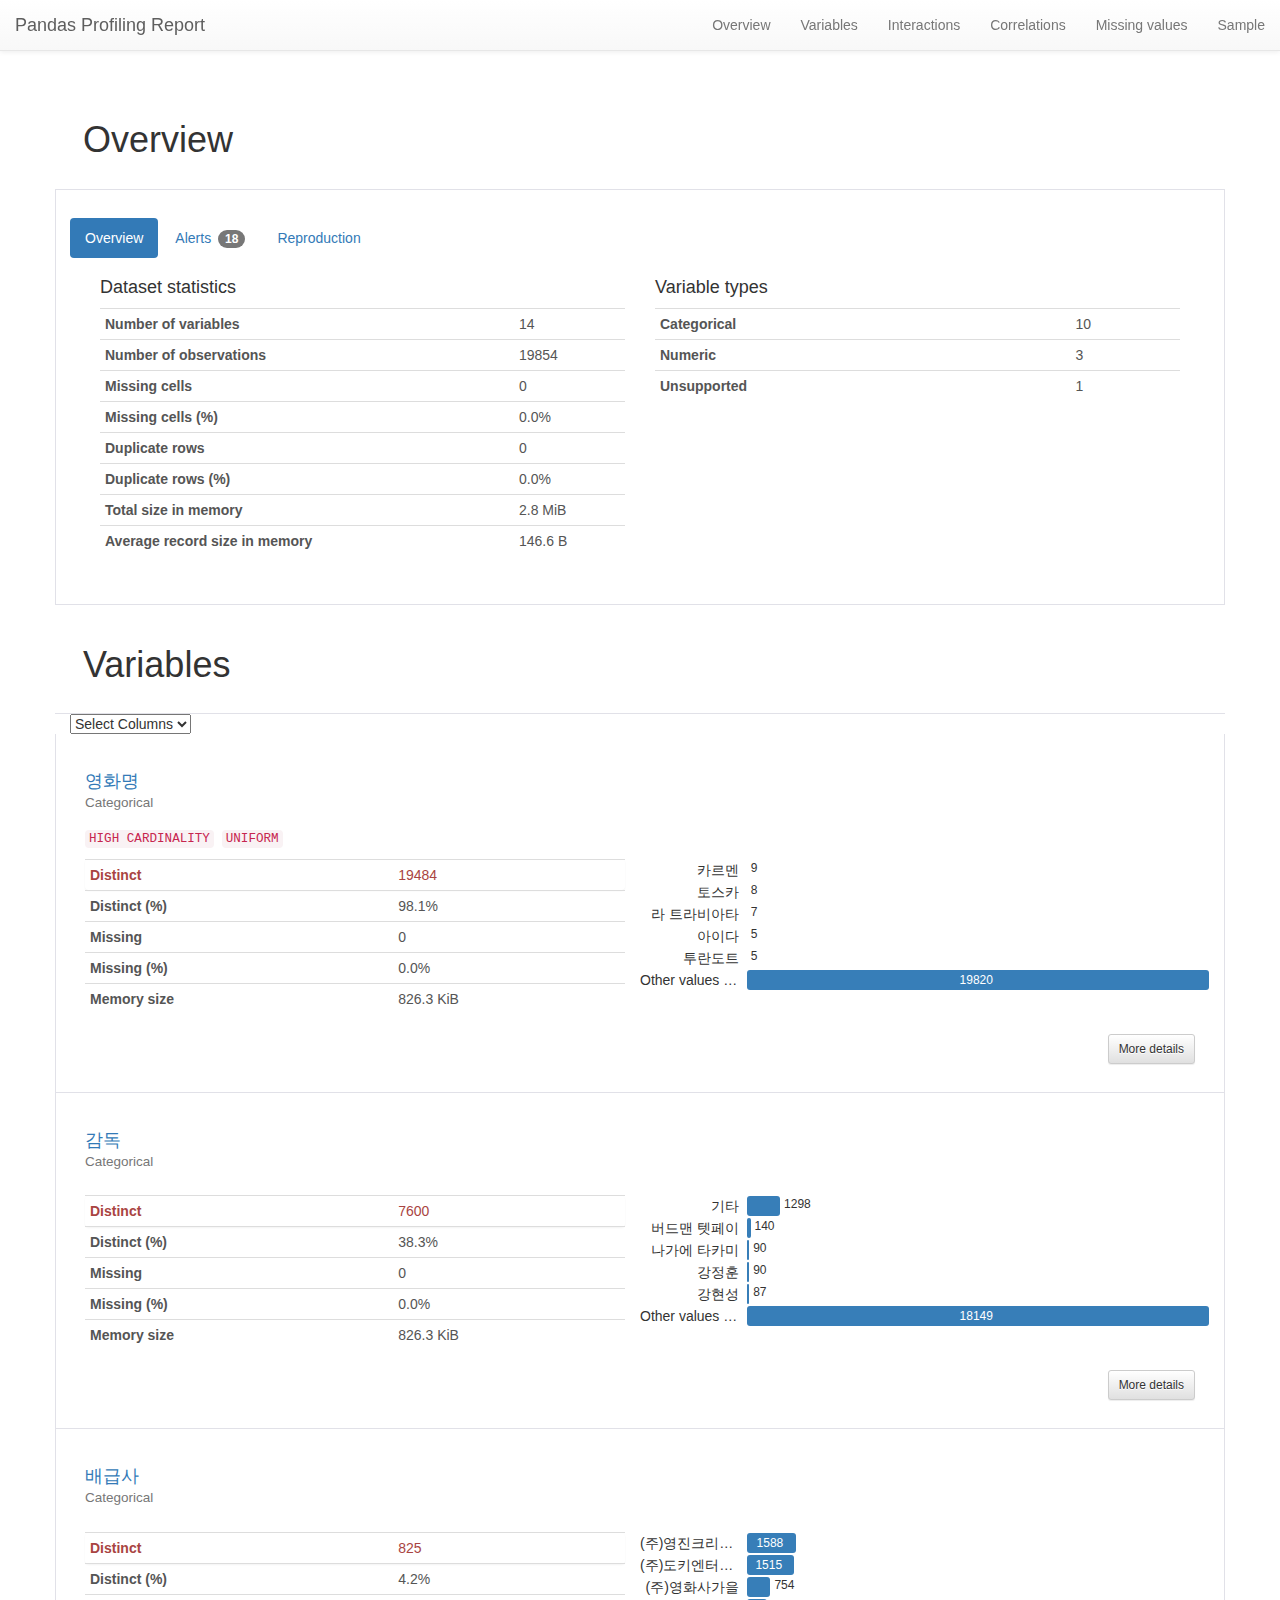
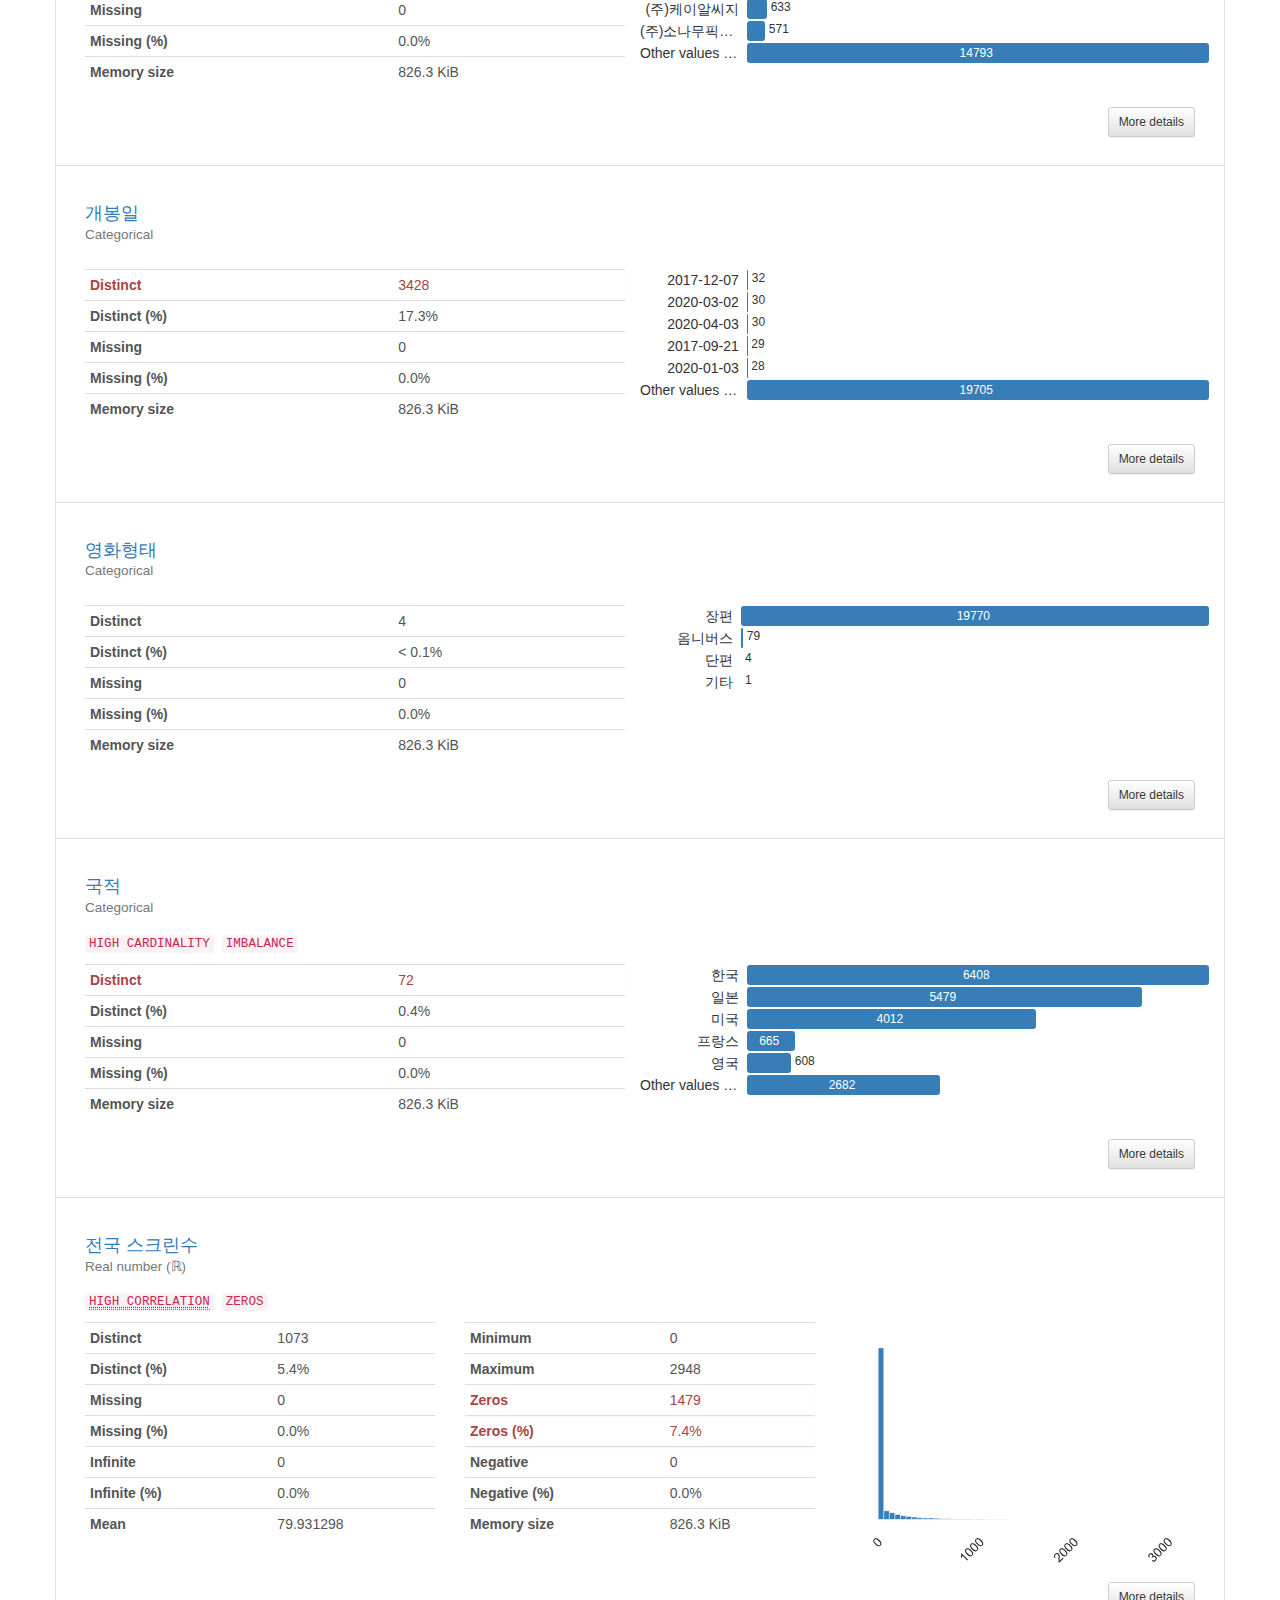
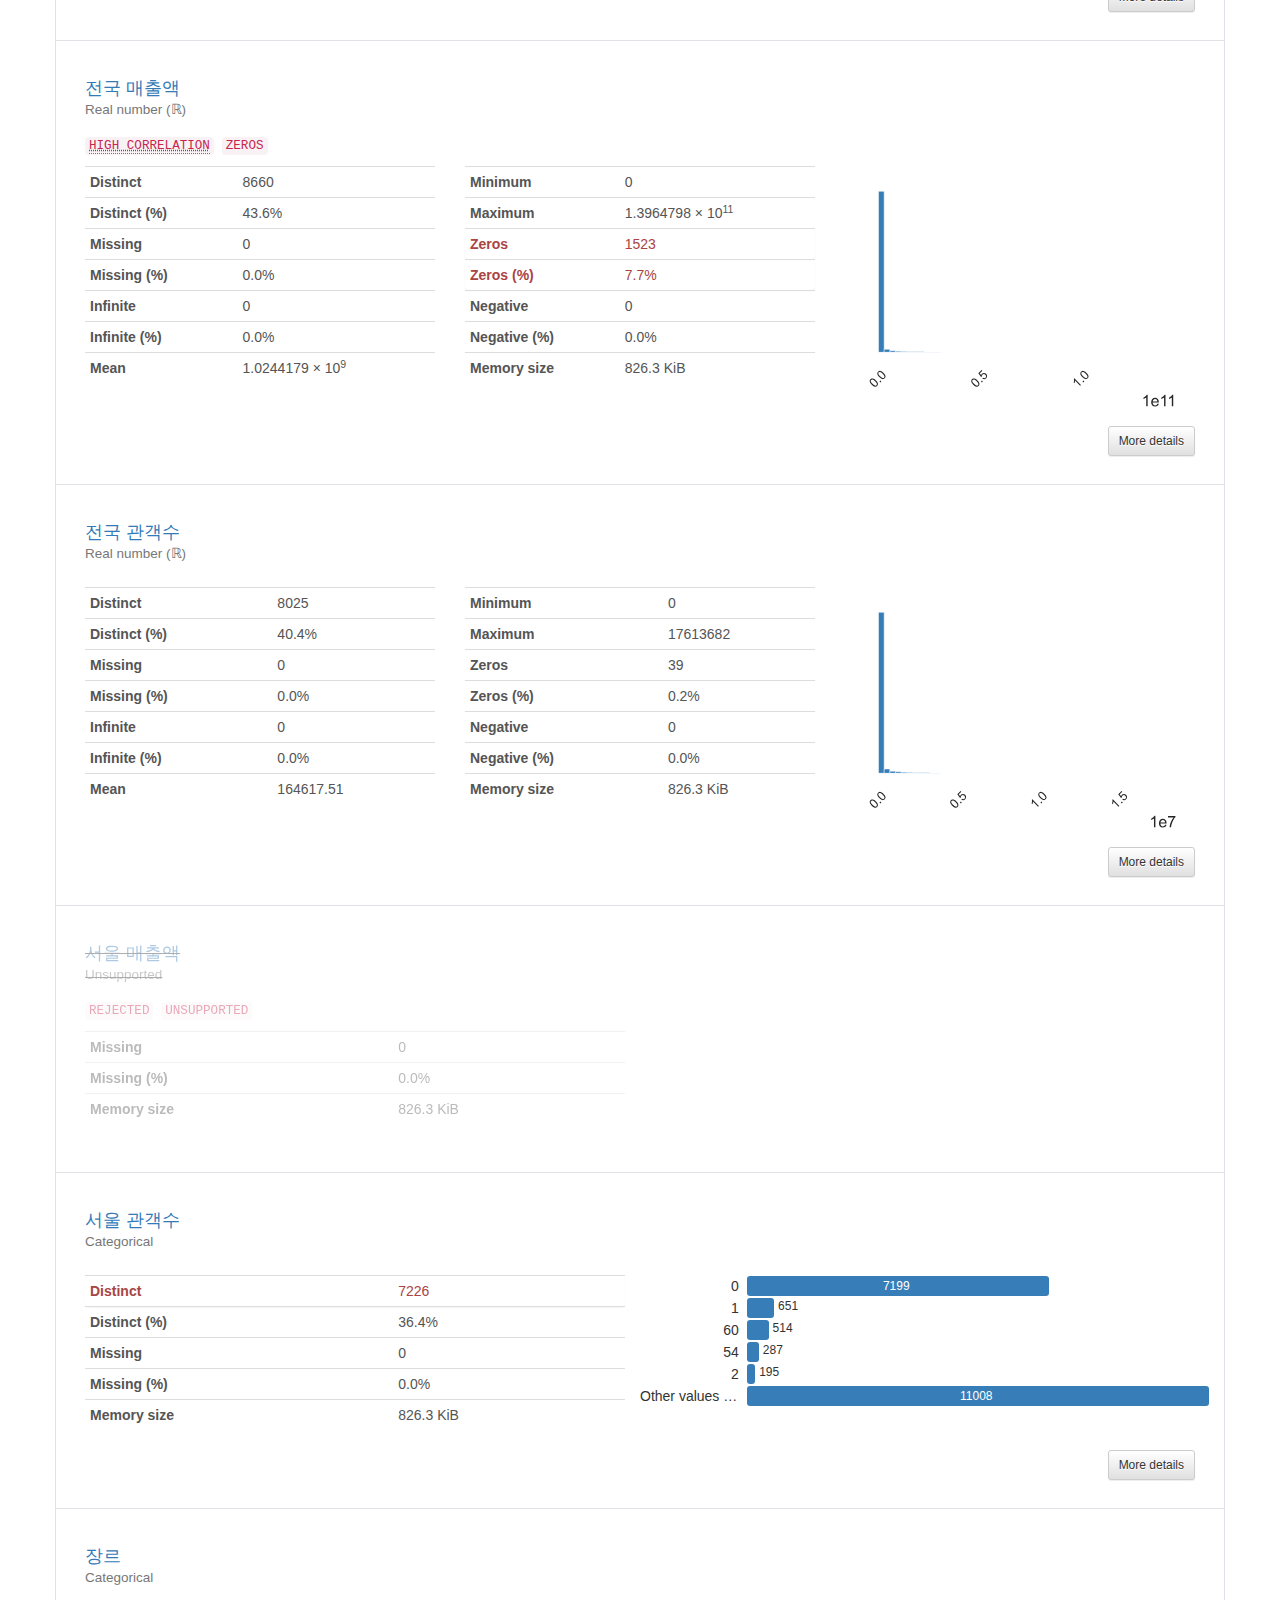
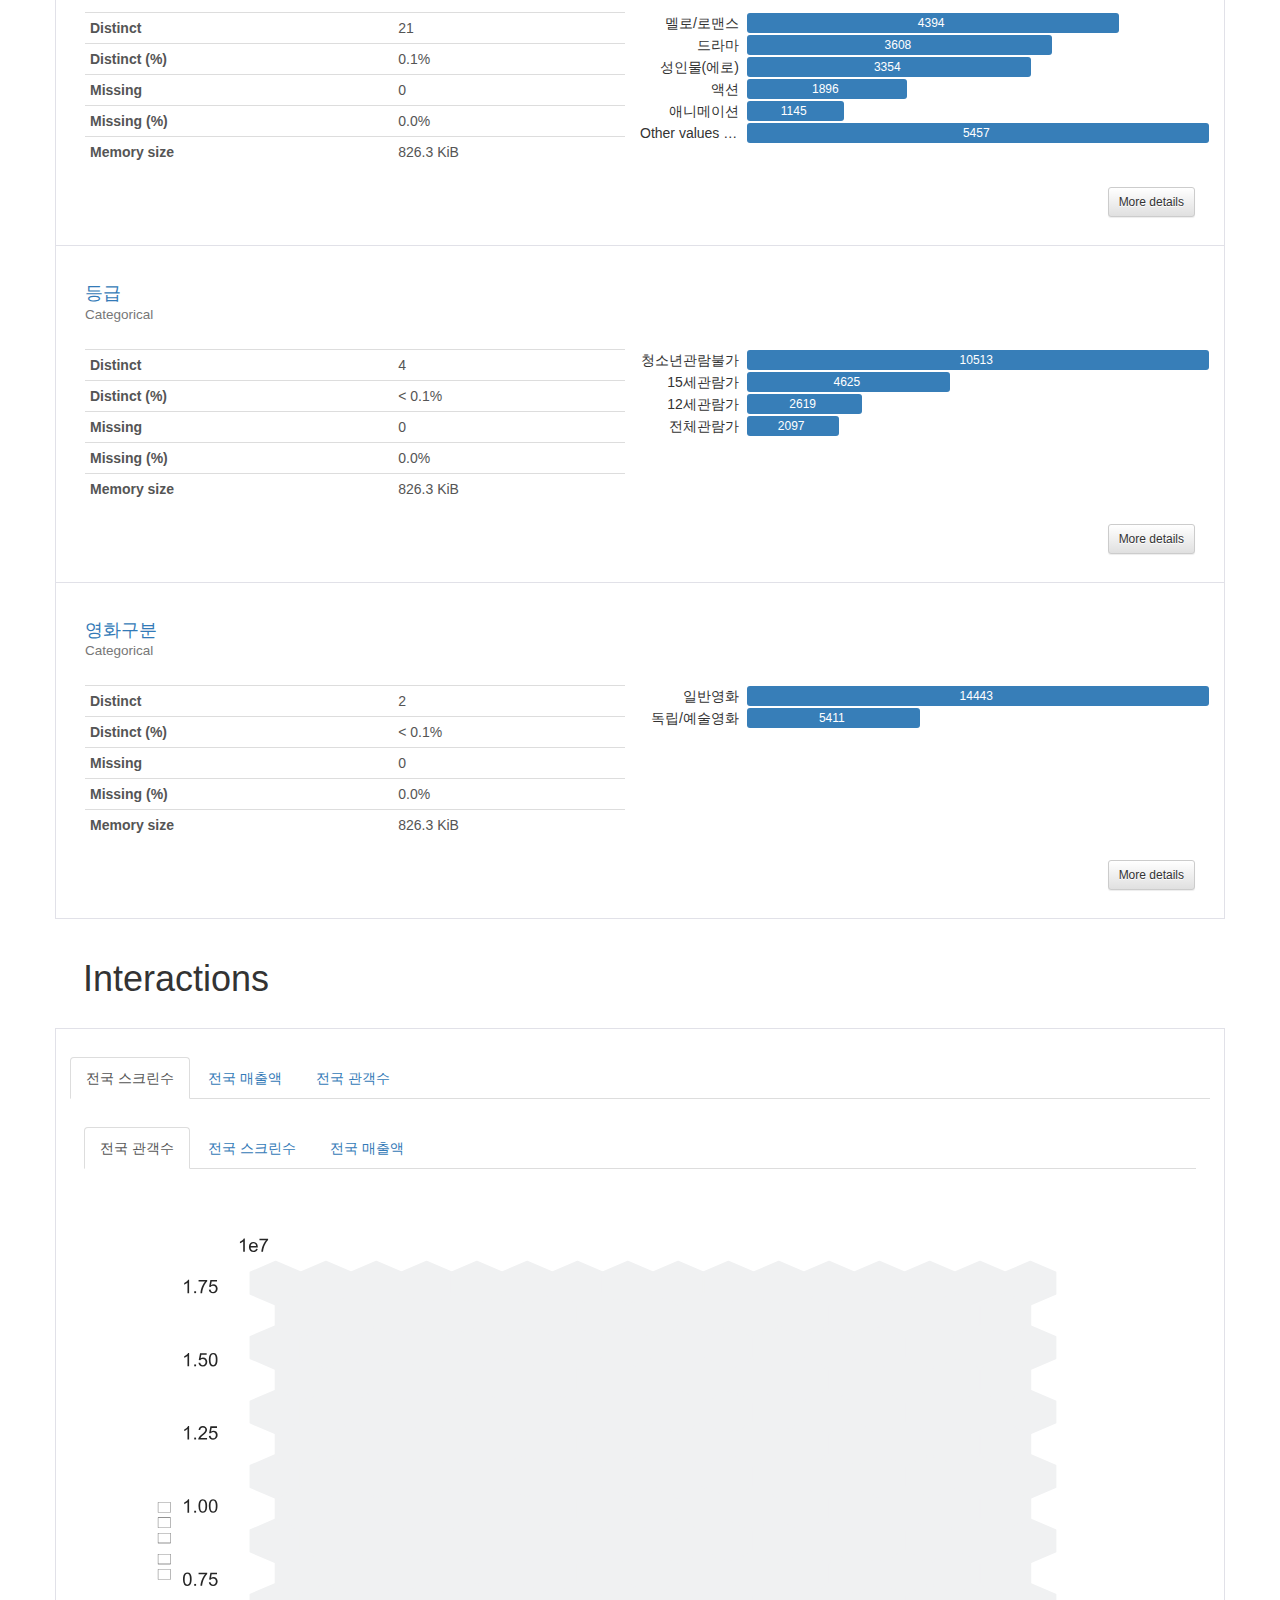
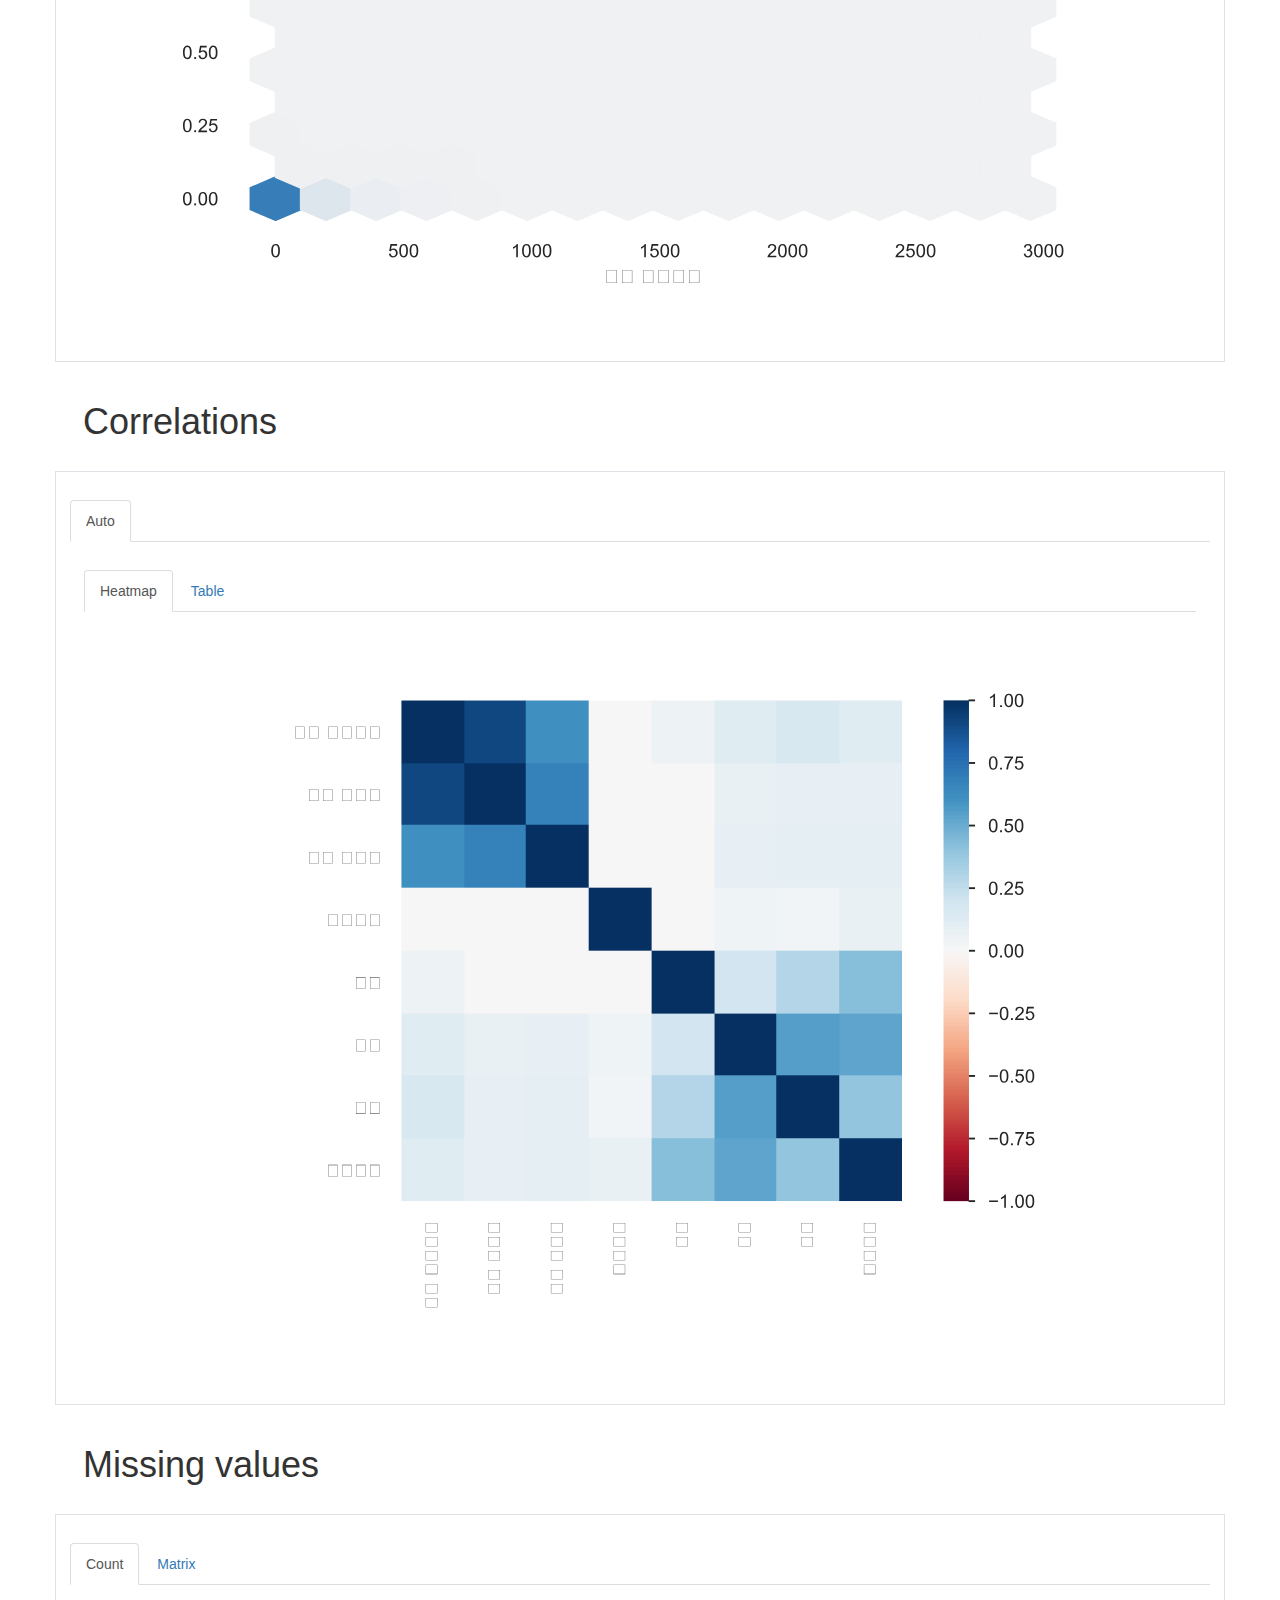
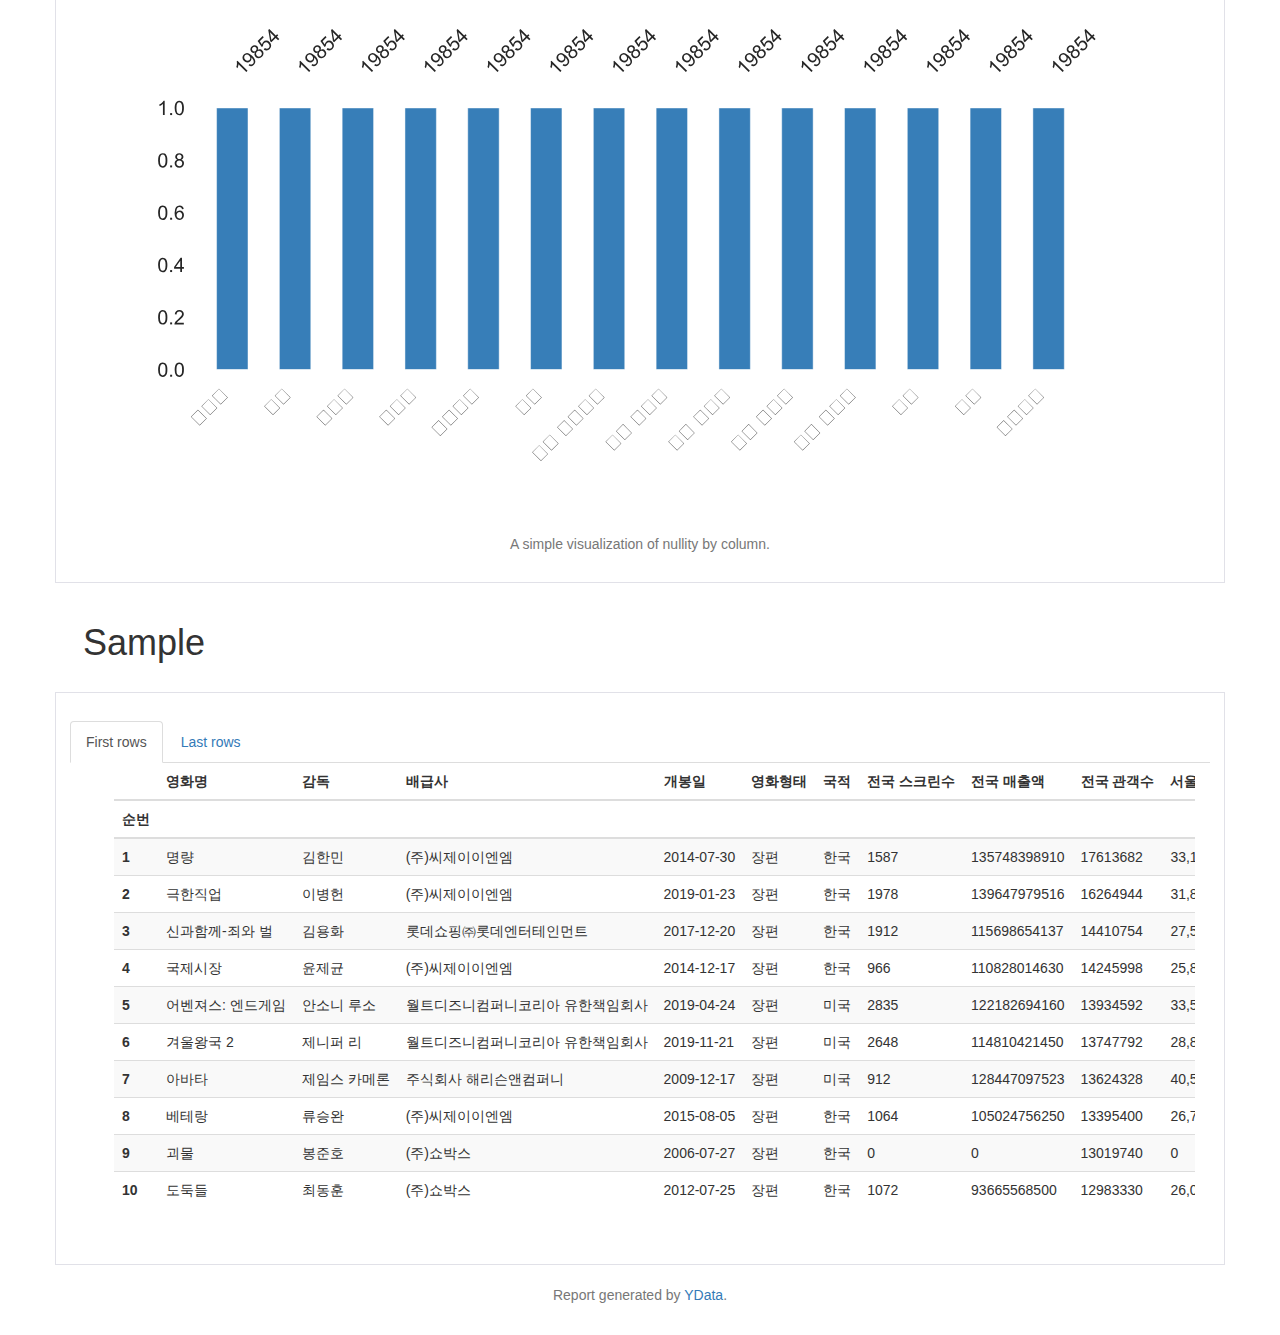
==== taehyeon/pr_report.html @ b0408b98 "Merge branch 'main' of https://github.com/Play-Web-miniProject/MovieDL" ====
<!doctype html><html lang=en><head><meta charset=utf-8><meta name=viewport content="width=device-width, initial-scale=1, shrink-to-fit=no"><meta name=description content="Profile report generated by YData! Visit us at https://ydata.ai"><meta name=author content="YData and the open source community."><meta name=generator content="Pandas Profiling v3.6.6"><meta name=url content=https://github.com/ydataai/pandas-profiling><meta name=date content="2023-03-27 06:45:16.849688"><title>Pandas Profiling Report</title><style>
/*!
 * Bootstrap v3.3.7 (http://getbootstrap.com)
 * Copyright 2011-2016 Twitter, Inc.
 * Licensed under MIT (https://github.com/twbs/bootstrap/blob/master/LICENSE)
 *//*! normalize.css v3.0.3 | MIT License | github.com/necolas/normalize.css */html{font-family:sans-serif;-webkit-text-size-adjust:100%;-ms-text-size-adjust:100%}body{margin:0}article,aside,details,figcaption,figure,footer,header,hgroup,main,menu,nav,section,summary{display:block}audio,canvas,progress,video{display:inline-block;vertical-align:baseline}audio:not([controls]){display:none;height:0}[hidden],template{display:none}a{background-color:transparent}a:active,a:hover{outline:0}abbr[title]{border-bottom:1px dotted}b,strong{font-weight:700}dfn{font-style:italic}h1{margin:.67em 0;font-size:2em}mark{color:#000;background:#ff0}small{font-size:80%}sub,sup{position:relative;font-size:75%;line-height:0;vertical-align:baseline}sup{top:-.5em}sub{bottom:-.25em}img{border:0}svg:not(:root){overflow:hidden}figure{margin:1em 40px}hr{height:0;-webkit-box-sizing:content-box;-moz-box-sizing:content-box;box-sizing:content-box}pre{overflow:auto}code,kbd,pre,samp{font-family:monospace,monospace;font-size:1em}button,input,optgroup,select,textarea{margin:0;font:inherit;color:inherit}button{overflow:visible}button,select{text-transform:none}button,html input[type=button],input[type=reset],input[type=submit]{-webkit-appearance:button;cursor:pointer}button[disabled],html input[disabled]{cursor:default}button::-moz-focus-inner,input::-moz-focus-inner{padding:0;border:0}input{line-height:normal}input[type=checkbox],input[type=radio]{-webkit-box-sizing:border-box;-moz-box-sizing:border-box;box-sizing:border-box;padding:0}input[type=number]::-webkit-inner-spin-button,input[type=number]::-webkit-outer-spin-button{height:auto}input[type=search]{-webkit-box-sizing:content-box;-moz-box-sizing:content-box;box-sizing:content-box;-webkit-appearance:textfield}input[type=search]::-webkit-search-cancel-button,input[type=search]::-webkit-search-decoration{-webkit-appearance:none}fieldset{padding:.35em .625em .75em;margin:0 2px;border:1px solid silver}legend{padding:0;border:0}textarea{overflow:auto}optgroup{font-weight:700}table{border-spacing:0;border-collapse:collapse}td,th{padding:0}/*! Source: https://github.com/h5bp/html5-boilerplate/blob/master/src/css/main.css */@media print{*,:after,:before{color:#000!important;text-shadow:none!important;background:0 0!important;-webkit-box-shadow:none!important;box-shadow:none!important}a,a:visited{text-decoration:underline}a[href]:after{content:" (" attr(href) ")"}abbr[title]:after{content:" (" attr(title) ")"}a[href^="javascript:"]:after,a[href^="#"]:after{content:""}blockquote,pre{border:1px solid #999;page-break-inside:avoid}thead{display:table-header-group}img,tr{page-break-inside:avoid}img{max-width:100%!important}h2,h3,p{orphans:3;widows:3}h2,h3{page-break-after:avoid}.navbar{display:none}.btn>.caret,.dropup>.btn>.caret{border-top-color:#000!important}.label{border:1px solid #000}.table{border-collapse:collapse!important}.table td,.table th{background-color:#fff!important}.table-bordered td,.table-bordered th{border:1px solid #ddd!important}}@font-face{font-family:'Glyphicons Halflings';src:url(../fonts/glyphicons-halflings-regular.eot);src:url(../fonts/glyphicons-halflings-regular.eot?#iefix) format('embedded-opentype'),url(../fonts/glyphicons-halflings-regular.woff2) format('woff2'),url(../fonts/glyphicons-halflings-regular.woff) format('woff'),url(../fonts/glyphicons-halflings-regular.ttf) format('truetype'),url(../fonts/glyphicons-halflings-regular.svg#glyphicons_halflingsregular) format('svg')}.glyphicon{position:relative;top:1px;display:inline-block;font-family:'Glyphicons Halflings';font-style:normal;font-weight:400;line-height:1;-webkit-font-smoothing:antialiased;-moz-osx-font-smoothing:grayscale}.glyphicon-asterisk:before{content:"\002a"}.glyphicon-plus:before{content:"\002b"}.glyphicon-eur:before,.glyphicon-euro:before{content:"\20ac"}.glyphicon-minus:before{content:"\2212"}.glyphicon-cloud:before{content:"\2601"}.glyphicon-envelope:before{content:"\2709"}.glyphicon-pencil:before{content:"\270f"}.glyphicon-glass:before{content:"\e001"}.glyphicon-music:before{content:"\e002"}.glyphicon-search:before{content:"\e003"}.glyphicon-heart:before{content:"\e005"}.glyphicon-star:before{content:"\e006"}.glyphicon-star-empty:before{content:"\e007"}.glyphicon-user:before{content:"\e008"}.glyphicon-film:before{content:"\e009"}.glyphicon-th-large:before{content:"\e010"}.glyphicon-th:before{content:"\e011"}.glyphicon-th-list:before{content:"\e012"}.glyphicon-ok:before{content:"\e013"}.glyphicon-remove:before{content:"\e014"}.glyphicon-zoom-in:before{content:"\e015"}.glyphicon-zoom-out:before{content:"\e016"}.glyphicon-off:before{content:"\e017"}.glyphicon-signal:before{content:"\e018"}.glyphicon-cog:before{content:"\e019"}.glyphicon-trash:before{content:"\e020"}.glyphicon-home:before{content:"\e021"}.glyphicon-file:before{content:"\e022"}.glyphicon-time:before{content:"\e023"}.glyphicon-road:before{content:"\e024"}.glyphicon-download-alt:before{content:"\e025"}.glyphicon-download:before{content:"\e026"}.glyphicon-upload:before{content:"\e027"}.glyphicon-inbox:before{content:"\e028"}.glyphicon-play-circle:before{content:"\e029"}.glyphicon-repeat:before{content:"\e030"}.glyphicon-refresh:before{content:"\e031"}.glyphicon-list-alt:before{content:"\e032"}.glyphicon-lock:before{content:"\e033"}.glyphicon-flag:before{content:"\e034"}.glyphicon-headphones:before{content:"\e035"}.glyphicon-volume-off:before{content:"\e036"}.glyphicon-volume-down:before{content:"\e037"}.glyphicon-volume-up:before{content:"\e038"}.glyphicon-qrcode:before{content:"\e039"}.glyphicon-barcode:before{content:"\e040"}.glyphicon-tag:before{content:"\e041"}.glyphicon-tags:before{content:"\e042"}.glyphicon-book:before{content:"\e043"}.glyphicon-bookmark:before{content:"\e044"}.glyphicon-print:before{content:"\e045"}.glyphicon-camera:before{content:"\e046"}.glyphicon-font:before{content:"\e047"}.glyphicon-bold:before{content:"\e048"}.glyphicon-italic:before{content:"\e049"}.glyphicon-text-height:before{content:"\e050"}.glyphicon-text-width:before{content:"\e051"}.glyphicon-align-left:before{content:"\e052"}.glyphicon-align-center:before{content:"\e053"}.glyphicon-align-right:before{content:"\e054"}.glyphicon-align-justify:before{content:"\e055"}.glyphicon-list:before{content:"\e056"}.glyphicon-indent-left:before{content:"\e057"}.glyphicon-indent-right:before{content:"\e058"}.glyphicon-facetime-video:before{content:"\e059"}.glyphicon-picture:before{content:"\e060"}.glyphicon-map-marker:before{content:"\e062"}.glyphicon-adjust:before{content:"\e063"}.glyphicon-tint:before{content:"\e064"}.glyphicon-edit:before{content:"\e065"}.glyphicon-share:before{content:"\e066"}.glyphicon-check:before{content:"\e067"}.glyphicon-move:before{content:"\e068"}.glyphicon-step-backward:before{content:"\e069"}.glyphicon-fast-backward:before{content:"\e070"}.glyphicon-backward:before{content:"\e071"}.glyphicon-play:before{content:"\e072"}.glyphicon-pause:before{content:"\e073"}.glyphicon-stop:before{content:"\e074"}.glyphicon-forward:before{content:"\e075"}.glyphicon-fast-forward:before{content:"\e076"}.glyphicon-step-forward:before{content:"\e077"}.glyphicon-eject:before{content:"\e078"}.glyphicon-chevron-left:before{content:"\e079"}.glyphicon-chevron-right:before{content:"\e080"}.glyphicon-plus-sign:before{content:"\e081"}.glyphicon-minus-sign:before{content:"\e082"}.glyphicon-remove-sign:before{content:"\e083"}.glyphicon-ok-sign:before{content:"\e084"}.glyphicon-question-sign:before{content:"\e085"}.glyphicon-info-sign:before{content:"\e086"}.glyphicon-screenshot:before{content:"\e087"}.glyphicon-remove-circle:before{content:"\e088"}.glyphicon-ok-circle:before{content:"\e089"}.glyphicon-ban-circle:before{content:"\e090"}.glyphicon-arrow-left:before{content:"\e091"}.glyphicon-arrow-right:before{content:"\e092"}.glyphicon-arrow-up:before{content:"\e093"}.glyphicon-arrow-down:before{content:"\e094"}.glyphicon-share-alt:before{content:"\e095"}.glyphicon-resize-full:before{content:"\e096"}.glyphicon-resize-small:before{content:"\e097"}.glyphicon-exclamation-sign:before{content:"\e101"}.glyphicon-gift:before{content:"\e102"}.glyphicon-leaf:before{content:"\e103"}.glyphicon-fire:before{content:"\e104"}.glyphicon-eye-open:before{content:"\e105"}.glyphicon-eye-close:before{content:"\e106"}.glyphicon-warning-sign:before{content:"\e107"}.glyphicon-plane:before{content:"\e108"}.glyphicon-calendar:before{content:"\e109"}.glyphicon-random:before{content:"\e110"}.glyphicon-comment:before{content:"\e111"}.glyphicon-magnet:before{content:"\e112"}.glyphicon-chevron-up:before{content:"\e113"}.glyphicon-chevron-down:before{content:"\e114"}.glyphicon-retweet:before{content:"\e115"}.glyphicon-shopping-cart:before{content:"\e116"}.glyphicon-folder-close:before{content:"\e117"}.glyphicon-folder-open:before{content:"\e118"}.glyphicon-resize-vertical:before{content:"\e119"}.glyphicon-resize-horizontal:before{content:"\e120"}.glyphicon-hdd:before{content:"\e121"}.glyphicon-bullhorn:before{content:"\e122"}.glyphicon-bell:before{content:"\e123"}.glyphicon-certificate:before{content:"\e124"}.glyphicon-thumbs-up:before{content:"\e125"}.glyphicon-thumbs-down:before{content:"\e126"}.glyphicon-hand-right:before{content:"\e127"}.glyphicon-hand-left:before{content:"\e128"}.glyphicon-hand-up:before{content:"\e129"}.glyphicon-hand-down:before{content:"\e130"}.glyphicon-circle-arrow-right:before{content:"\e131"}.glyphicon-circle-arrow-left:before{content:"\e132"}.glyphicon-circle-arrow-up:before{content:"\e133"}.glyphicon-circle-arrow-down:before{content:"\e134"}.glyphicon-globe:before{content:"\e135"}.glyphicon-wrench:before{content:"\e136"}.glyphicon-tasks:before{content:"\e137"}.glyphicon-filter:before{content:"\e138"}.glyphicon-briefcase:before{content:"\e139"}.glyphicon-fullscreen:before{content:"\e140"}.glyphicon-dashboard:before{content:"\e141"}.glyphicon-paperclip:before{content:"\e142"}.glyphicon-heart-empty:before{content:"\e143"}.glyphicon-link:before{content:"\e144"}.glyphicon-phone:before{content:"\e145"}.glyphicon-pushpin:before{content:"\e146"}.glyphicon-usd:before{content:"\e148"}.glyphicon-gbp:before{content:"\e149"}.glyphicon-sort:before{content:"\e150"}.glyphicon-sort-by-alphabet:before{content:"\e151"}.glyphicon-sort-by-alphabet-alt:before{content:"\e152"}.glyphicon-sort-by-order:before{content:"\e153"}.glyphicon-sort-by-order-alt:before{content:"\e154"}.glyphicon-sort-by-attributes:before{content:"\e155"}.glyphicon-sort-by-attributes-alt:before{content:"\e156"}.glyphicon-unchecked:before{content:"\e157"}.glyphicon-expand:before{content:"\e158"}.glyphicon-collapse-down:before{content:"\e159"}.glyphicon-collapse-up:before{content:"\e160"}.glyphicon-log-in:before{content:"\e161"}.glyphicon-flash:before{content:"\e162"}.glyphicon-log-out:before{content:"\e163"}.glyphicon-new-window:before{content:"\e164"}.glyphicon-record:before{content:"\e165"}.glyphicon-save:before{content:"\e166"}.glyphicon-open:before{content:"\e167"}.glyphicon-saved:before{content:"\e168"}.glyphicon-import:before{content:"\e169"}.glyphicon-export:before{content:"\e170"}.glyphicon-send:before{content:"\e171"}.glyphicon-floppy-disk:before{content:"\e172"}.glyphicon-floppy-saved:before{content:"\e173"}.glyphicon-floppy-remove:before{content:"\e174"}.glyphicon-floppy-save:before{content:"\e175"}.glyphicon-floppy-open:before{content:"\e176"}.glyphicon-credit-card:before{content:"\e177"}.glyphicon-transfer:before{content:"\e178"}.glyphicon-cutlery:before{content:"\e179"}.glyphicon-header:before{content:"\e180"}.glyphicon-compressed:before{content:"\e181"}.glyphicon-earphone:before{content:"\e182"}.glyphicon-phone-alt:before{content:"\e183"}.glyphicon-tower:before{content:"\e184"}.glyphicon-stats:before{content:"\e185"}.glyphicon-sd-video:before{content:"\e186"}.glyphicon-hd-video:before{content:"\e187"}.glyphicon-subtitles:before{content:"\e188"}.glyphicon-sound-stereo:before{content:"\e189"}.glyphicon-sound-dolby:before{content:"\e190"}.glyphicon-sound-5-1:before{content:"\e191"}.glyphicon-sound-6-1:before{content:"\e192"}.glyphicon-sound-7-1:before{content:"\e193"}.glyphicon-copyright-mark:before{content:"\e194"}.glyphicon-registration-mark:before{content:"\e195"}.glyphicon-cloud-download:before{content:"\e197"}.glyphicon-cloud-upload:before{content:"\e198"}.glyphicon-tree-conifer:before{content:"\e199"}.glyphicon-tree-deciduous:before{content:"\e200"}.glyphicon-cd:before{content:"\e201"}.glyphicon-save-file:before{content:"\e202"}.glyphicon-open-file:before{content:"\e203"}.glyphicon-level-up:before{content:"\e204"}.glyphicon-copy:before{content:"\e205"}.glyphicon-paste:before{content:"\e206"}.glyphicon-alert:before{content:"\e209"}.glyphicon-equalizer:before{content:"\e210"}.glyphicon-king:before{content:"\e211"}.glyphicon-queen:before{content:"\e212"}.glyphicon-pawn:before{content:"\e213"}.glyphicon-bishop:before{content:"\e214"}.glyphicon-knight:before{content:"\e215"}.glyphicon-baby-formula:before{content:"\e216"}.glyphicon-tent:before{content:"\26fa"}.glyphicon-blackboard:before{content:"\e218"}.glyphicon-bed:before{content:"\e219"}.glyphicon-apple:before{content:"\f8ff"}.glyphicon-erase:before{content:"\e221"}.glyphicon-hourglass:before{content:"\231b"}.glyphicon-lamp:before{content:"\e223"}.glyphicon-duplicate:before{content:"\e224"}.glyphicon-piggy-bank:before{content:"\e225"}.glyphicon-scissors:before{content:"\e226"}.glyphicon-bitcoin:before{content:"\e227"}.glyphicon-btc:before{content:"\e227"}.glyphicon-xbt:before{content:"\e227"}.glyphicon-yen:before{content:"\00a5"}.glyphicon-jpy:before{content:"\00a5"}.glyphicon-ruble:before{content:"\20bd"}.glyphicon-rub:before{content:"\20bd"}.glyphicon-scale:before{content:"\e230"}.glyphicon-ice-lolly:before{content:"\e231"}.glyphicon-ice-lolly-tasted:before{content:"\e232"}.glyphicon-education:before{content:"\e233"}.glyphicon-option-horizontal:before{content:"\e234"}.glyphicon-option-vertical:before{content:"\e235"}.glyphicon-menu-hamburger:before{content:"\e236"}.glyphicon-modal-window:before{content:"\e237"}.glyphicon-oil:before{content:"\e238"}.glyphicon-grain:before{content:"\e239"}.glyphicon-sunglasses:before{content:"\e240"}.glyphicon-text-size:before{content:"\e241"}.glyphicon-text-color:before{content:"\e242"}.glyphicon-text-background:before{content:"\e243"}.glyphicon-object-align-top:before{content:"\e244"}.glyphicon-object-align-bottom:before{content:"\e245"}.glyphicon-object-align-horizontal:before{content:"\e246"}.glyphicon-object-align-left:before{content:"\e247"}.glyphicon-object-align-vertical:before{content:"\e248"}.glyphicon-object-align-right:before{content:"\e249"}.glyphicon-triangle-right:before{content:"\e250"}.glyphicon-triangle-left:before{content:"\e251"}.glyphicon-triangle-bottom:before{content:"\e252"}.glyphicon-triangle-top:before{content:"\e253"}.glyphicon-console:before{content:"\e254"}.glyphicon-superscript:before{content:"\e255"}.glyphicon-subscript:before{content:"\e256"}.glyphicon-menu-left:before{content:"\e257"}.glyphicon-menu-right:before{content:"\e258"}.glyphicon-menu-down:before{content:"\e259"}.glyphicon-menu-up:before{content:"\e260"}*{-webkit-box-sizing:border-box;-moz-box-sizing:border-box;box-sizing:border-box}:after,:before{-webkit-box-sizing:border-box;-moz-box-sizing:border-box;box-sizing:border-box}html{font-size:10px;-webkit-tap-highlight-color:rgba(0,0,0,0)}body{font-family:"Helvetica Neue",Helvetica,Arial,sans-serif;font-size:14px;line-height:1.42857143;color:#333;background-color:#fff}button,input,select,textarea{font-family:inherit;font-size:inherit;line-height:inherit}a{color:#337ab7;text-decoration:none}a:focus,a:hover{color:#23527c;text-decoration:underline}a:focus{outline:5px auto -webkit-focus-ring-color;outline-offset:-2px}figure{margin:0}img{vertical-align:middle}.carousel-inner>.item>a>img,.carousel-inner>.item>img,.img-responsive,.thumbnail a>img,.thumbnail>img{display:block;max-width:100%;height:auto}.img-rounded{border-radius:6px}.img-thumbnail{display:inline-block;max-width:100%;height:auto;padding:4px;line-height:1.42857143;background-color:#fff;border:1px solid #ddd;border-radius:4px;-webkit-transition:all .2s ease-in-out;-o-transition:all .2s ease-in-out;transition:all .2s ease-in-out}.img-circle{border-radius:50%}hr{margin-top:20px;margin-bottom:20px;border:0;border-top:1px solid #eee}.sr-only{position:absolute;width:1px;height:1px;padding:0;margin:-1px;overflow:hidden;clip:rect(0,0,0,0);border:0}.sr-only-focusable:active,.sr-only-focusable:focus{position:static;width:auto;height:auto;margin:0;overflow:visible;clip:auto}[role=button]{cursor:pointer}.h1,.h2,.h3,.h4,.h5,.h6,h1,h2,h3,h4,h5,h6{font-family:inherit;font-weight:500;line-height:1.1;color:inherit}.h1 .small,.h1 small,.h2 .small,.h2 small,.h3 .small,.h3 small,.h4 .small,.h4 small,.h5 .small,.h5 small,.h6 .small,.h6 small,h1 .small,h1 small,h2 .small,h2 small,h3 .small,h3 small,h4 .small,h4 small,h5 .small,h5 small,h6 .small,h6 small{font-weight:400;line-height:1;color:#777}.h1,.h2,.h3,h1,h2,h3{margin-top:20px;margin-bottom:10px}.h1 .small,.h1 small,.h2 .small,.h2 small,.h3 .small,.h3 small,h1 .small,h1 small,h2 .small,h2 small,h3 .small,h3 small{font-size:65%}.h4,.h5,.h6,h4,h5,h6{margin-top:10px;margin-bottom:10px}.h4 .small,.h4 small,.h5 .small,.h5 small,.h6 .small,.h6 small,h4 .small,h4 small,h5 .small,h5 small,h6 .small,h6 small{font-size:75%}.h1,h1{font-size:36px}.h2,h2{font-size:30px}.h3,h3{font-size:24px}.h4,h4{font-size:18px}.h5,h5{font-size:14px}.h6,h6{font-size:12px}p{margin:0 0 10px}.lead{margin-bottom:20px;font-size:16px;font-weight:300;line-height:1.4}@media (min-width:768px){.lead{font-size:21px}}.small,small{font-size:85%}.mark,mark{padding:.2em;background-color:#fcf8e3}.text-left{text-align:left}.text-right{text-align:right}.text-center{text-align:center}.text-justify{text-align:justify}.text-nowrap{white-space:nowrap}.text-lowercase{text-transform:lowercase}.text-uppercase{text-transform:uppercase}.text-capitalize{text-transform:capitalize}.text-muted{color:#777}.text-primary{color:#337ab7}a.text-primary:focus,a.text-primary:hover{color:#286090}.text-success{color:#3c763d}a.text-success:focus,a.text-success:hover{color:#2b542c}.text-info{color:#31708f}a.text-info:focus,a.text-info:hover{color:#245269}.text-warning{color:#8a6d3b}a.text-warning:focus,a.text-warning:hover{color:#66512c}.text-danger{color:#a94442}a.text-danger:focus,a.text-danger:hover{color:#843534}.bg-primary{color:#fff;background-color:#337ab7}a.bg-primary:focus,a.bg-primary:hover{background-color:#286090}.bg-success{background-color:#dff0d8}a.bg-success:focus,a.bg-success:hover{background-color:#c1e2b3}.bg-info{background-color:#d9edf7}a.bg-info:focus,a.bg-info:hover{background-color:#afd9ee}.bg-warning{background-color:#fcf8e3}a.bg-warning:focus,a.bg-warning:hover{background-color:#f7ecb5}.bg-danger{background-color:#f2dede}a.bg-danger:focus,a.bg-danger:hover{background-color:#e4b9b9}.page-header{padding-bottom:9px;margin:40px 0 20px;border-bottom:1px solid #eee}ol,ul{margin-top:0;margin-bottom:10px}ol ol,ol ul,ul ol,ul ul{margin-bottom:0}.list-unstyled{padding-left:0;list-style:none}.list-inline{padding-left:0;margin-left:-5px;list-style:none}.list-inline>li{display:inline-block;padding-right:5px;padding-left:5px}dl{margin-top:0;margin-bottom:20px}dd,dt{line-height:1.42857143}dt{font-weight:700}dd{margin-left:0}@media (min-width:768px){.dl-horizontal dt{float:left;width:160px;overflow:hidden;clear:left;text-align:right;text-overflow:ellipsis;white-space:nowrap}.dl-horizontal dd{margin-left:180px}}abbr[data-original-title],abbr[title]{cursor:help;border-bottom:1px dotted #777}.initialism{font-size:90%;text-transform:uppercase}blockquote{padding:10px 20px;margin:0 0 20px;font-size:17.5px;border-left:5px solid #eee}blockquote ol:last-child,blockquote p:last-child,blockquote ul:last-child{margin-bottom:0}blockquote .small,blockquote footer,blockquote small{display:block;font-size:80%;line-height:1.42857143;color:#777}blockquote .small:before,blockquote footer:before,blockquote small:before{content:'\2014 \00A0'}.blockquote-reverse,blockquote.pull-right{padding-right:15px;padding-left:0;text-align:right;border-right:5px solid #eee;border-left:0}.blockquote-reverse .small:before,.blockquote-reverse footer:before,.blockquote-reverse small:before,blockquote.pull-right .small:before,blockquote.pull-right footer:before,blockquote.pull-right small:before{content:''}.blockquote-reverse .small:after,.blockquote-reverse footer:after,.blockquote-reverse small:after,blockquote.pull-right .small:after,blockquote.pull-right footer:after,blockquote.pull-right small:after{content:'\00A0 \2014'}address{margin-bottom:20px;font-style:normal;line-height:1.42857143}code,kbd,pre,samp{font-family:Menlo,Monaco,Consolas,"Courier New",monospace}code{padding:2px 4px;font-size:90%;color:#c7254e;background-color:#f9f2f4;border-radius:4px}kbd{padding:2px 4px;font-size:90%;color:#fff;background-color:#333;border-radius:3px;-webkit-box-shadow:inset 0 -1px 0 rgba(0,0,0,.25);box-shadow:inset 0 -1px 0 rgba(0,0,0,.25)}kbd kbd{padding:0;font-size:100%;font-weight:700;-webkit-box-shadow:none;box-shadow:none}pre{display:block;padding:9.5px;margin:0 0 10px;font-size:13px;line-height:1.42857143;color:#333;word-break:break-all;word-wrap:break-word;background-color:#f5f5f5;border:1px solid #ccc;border-radius:4px}pre code{padding:0;font-size:inherit;color:inherit;white-space:pre-wrap;background-color:transparent;border-radius:0}.pre-scrollable{max-height:340px;overflow-y:scroll}.container{padding-right:15px;padding-left:15px;margin-right:auto;margin-left:auto}@media (min-width:768px){.container{width:750px}}@media (min-width:992px){.container{width:970px}}@media (min-width:1200px){.container{width:1170px}}.container-fluid{padding-right:15px;padding-left:15px;margin-right:auto;margin-left:auto}.row{margin-right:-15px;margin-left:-15px}.col-lg-1,.col-lg-10,.col-lg-11,.col-lg-12,.col-lg-2,.col-lg-3,.col-lg-4,.col-lg-5,.col-lg-6,.col-lg-7,.col-lg-8,.col-lg-9,.col-md-1,.col-md-10,.col-md-11,.col-md-12,.col-md-2,.col-md-3,.col-md-4,.col-md-5,.col-md-6,.col-md-7,.col-md-8,.col-md-9,.col-sm-1,.col-sm-10,.col-sm-11,.col-sm-12,.col-sm-2,.col-sm-3,.col-sm-4,.col-sm-5,.col-sm-6,.col-sm-7,.col-sm-8,.col-sm-9,.col-xs-1,.col-xs-10,.col-xs-11,.col-xs-12,.col-xs-2,.col-xs-3,.col-xs-4,.col-xs-5,.col-xs-6,.col-xs-7,.col-xs-8,.col-xs-9{position:relative;min-height:1px;padding-right:15px;padding-left:15px}.col-xs-1,.col-xs-10,.col-xs-11,.col-xs-12,.col-xs-2,.col-xs-3,.col-xs-4,.col-xs-5,.col-xs-6,.col-xs-7,.col-xs-8,.col-xs-9{float:left}.col-xs-12{width:100%}.col-xs-11{width:91.66666667%}.col-xs-10{width:83.33333333%}.col-xs-9{width:75%}.col-xs-8{width:66.66666667%}.col-xs-7{width:58.33333333%}.col-xs-6{width:50%}.col-xs-5{width:41.66666667%}.col-xs-4{width:33.33333333%}.col-xs-3{width:25%}.col-xs-2{width:16.66666667%}.col-xs-1{width:8.33333333%}.col-xs-pull-12{right:100%}.col-xs-pull-11{right:91.66666667%}.col-xs-pull-10{right:83.33333333%}.col-xs-pull-9{right:75%}.col-xs-pull-8{right:66.66666667%}.col-xs-pull-7{right:58.33333333%}.col-xs-pull-6{right:50%}.col-xs-pull-5{right:41.66666667%}.col-xs-pull-4{right:33.33333333%}.col-xs-pull-3{right:25%}.col-xs-pull-2{right:16.66666667%}.col-xs-pull-1{right:8.33333333%}.col-xs-pull-0{right:auto}.col-xs-push-12{left:100%}.col-xs-push-11{left:91.66666667%}.col-xs-push-10{left:83.33333333%}.col-xs-push-9{left:75%}.col-xs-push-8{left:66.66666667%}.col-xs-push-7{left:58.33333333%}.col-xs-push-6{left:50%}.col-xs-push-5{left:41.66666667%}.col-xs-push-4{left:33.33333333%}.col-xs-push-3{left:25%}.col-xs-push-2{left:16.66666667%}.col-xs-push-1{left:8.33333333%}.col-xs-push-0{left:auto}.col-xs-offset-12{margin-left:100%}.col-xs-offset-11{margin-left:91.66666667%}.col-xs-offset-10{margin-left:83.33333333%}.col-xs-offset-9{margin-left:75%}.col-xs-offset-8{margin-left:66.66666667%}.col-xs-offset-7{margin-left:58.33333333%}.col-xs-offset-6{margin-left:50%}.col-xs-offset-5{margin-left:41.66666667%}.col-xs-offset-4{margin-left:33.33333333%}.col-xs-offset-3{margin-left:25%}.col-xs-offset-2{margin-left:16.66666667%}.col-xs-offset-1{margin-left:8.33333333%}.col-xs-offset-0{margin-left:0}@media (min-width:768px){.col-sm-1,.col-sm-10,.col-sm-11,.col-sm-12,.col-sm-2,.col-sm-3,.col-sm-4,.col-sm-5,.col-sm-6,.col-sm-7,.col-sm-8,.col-sm-9{float:left}.col-sm-12{width:100%}.col-sm-11{width:91.66666667%}.col-sm-10{width:83.33333333%}.col-sm-9{width:75%}.col-sm-8{width:66.66666667%}.col-sm-7{width:58.33333333%}.col-sm-6{width:50%}.col-sm-5{width:41.66666667%}.col-sm-4{width:33.33333333%}.col-sm-3{width:25%}.col-sm-2{width:16.66666667%}.col-sm-1{width:8.33333333%}.col-sm-pull-12{right:100%}.col-sm-pull-11{right:91.66666667%}.col-sm-pull-10{right:83.33333333%}.col-sm-pull-9{right:75%}.col-sm-pull-8{right:66.66666667%}.col-sm-pull-7{right:58.33333333%}.col-sm-pull-6{right:50%}.col-sm-pull-5{right:41.66666667%}.col-sm-pull-4{right:33.33333333%}.col-sm-pull-3{right:25%}.col-sm-pull-2{right:16.66666667%}.col-sm-pull-1{right:8.33333333%}.col-sm-pull-0{right:auto}.col-sm-push-12{left:100%}.col-sm-push-11{left:91.66666667%}.col-sm-push-10{left:83.33333333%}.col-sm-push-9{left:75%}.col-sm-push-8{left:66.66666667%}.col-sm-push-7{left:58.33333333%}.col-sm-push-6{left:50%}.col-sm-push-5{left:41.66666667%}.col-sm-push-4{left:33.33333333%}.col-sm-push-3{left:25%}.col-sm-push-2{left:16.66666667%}.col-sm-push-1{left:8.33333333%}.col-sm-push-0{left:auto}.col-sm-offset-12{margin-left:100%}.col-sm-offset-11{margin-left:91.66666667%}.col-sm-offset-10{margin-left:83.33333333%}.col-sm-offset-9{margin-left:75%}.col-sm-offset-8{margin-left:66.66666667%}.col-sm-offset-7{margin-left:58.33333333%}.col-sm-offset-6{margin-left:50%}.col-sm-offset-5{margin-left:41.66666667%}.col-sm-offset-4{margin-left:33.33333333%}.col-sm-offset-3{margin-left:25%}.col-sm-offset-2{margin-left:16.66666667%}.col-sm-offset-1{margin-left:8.33333333%}.col-sm-offset-0{margin-left:0}}@media (min-width:992px){.col-md-1,.col-md-10,.col-md-11,.col-md-12,.col-md-2,.col-md-3,.col-md-4,.col-md-5,.col-md-6,.col-md-7,.col-md-8,.col-md-9{float:left}.col-md-12{width:100%}.col-md-11{width:91.66666667%}.col-md-10{width:83.33333333%}.col-md-9{width:75%}.col-md-8{width:66.66666667%}.col-md-7{width:58.33333333%}.col-md-6{width:50%}.col-md-5{width:41.66666667%}.col-md-4{width:33.33333333%}.col-md-3{width:25%}.col-md-2{width:16.66666667%}.col-md-1{width:8.33333333%}.col-md-pull-12{right:100%}.col-md-pull-11{right:91.66666667%}.col-md-pull-10{right:83.33333333%}.col-md-pull-9{right:75%}.col-md-pull-8{right:66.66666667%}.col-md-pull-7{right:58.33333333%}.col-md-pull-6{right:50%}.col-md-pull-5{right:41.66666667%}.col-md-pull-4{right:33.33333333%}.col-md-pull-3{right:25%}.col-md-pull-2{right:16.66666667%}.col-md-pull-1{right:8.33333333%}.col-md-pull-0{right:auto}.col-md-push-12{left:100%}.col-md-push-11{left:91.66666667%}.col-md-push-10{left:83.33333333%}.col-md-push-9{left:75%}.col-md-push-8{left:66.66666667%}.col-md-push-7{left:58.33333333%}.col-md-push-6{left:50%}.col-md-push-5{left:41.66666667%}.col-md-push-4{left:33.33333333%}.col-md-push-3{left:25%}.col-md-push-2{left:16.66666667%}.col-md-push-1{left:8.33333333%}.col-md-push-0{left:auto}.col-md-offset-12{margin-left:100%}.col-md-offset-11{margin-left:91.66666667%}.col-md-offset-10{margin-left:83.33333333%}.col-md-offset-9{margin-left:75%}.col-md-offset-8{margin-left:66.66666667%}.col-md-offset-7{margin-left:58.33333333%}.col-md-offset-6{margin-left:50%}.col-md-offset-5{margin-left:41.66666667%}.col-md-offset-4{margin-left:33.33333333%}.col-md-offset-3{margin-left:25%}.col-md-offset-2{margin-left:16.66666667%}.col-md-offset-1{margin-left:8.33333333%}.col-md-offset-0{margin-left:0}}@media (min-width:1200px){.col-lg-1,.col-lg-10,.col-lg-11,.col-lg-12,.col-lg-2,.col-lg-3,.col-lg-4,.col-lg-5,.col-lg-6,.col-lg-7,.col-lg-8,.col-lg-9{float:left}.col-lg-12{width:100%}.col-lg-11{width:91.66666667%}.col-lg-10{width:83.33333333%}.col-lg-9{width:75%}.col-lg-8{width:66.66666667%}.col-lg-7{width:58.33333333%}.col-lg-6{width:50%}.col-lg-5{width:41.66666667%}.col-lg-4{width:33.33333333%}.col-lg-3{width:25%}.col-lg-2{width:16.66666667%}.col-lg-1{width:8.33333333%}.col-lg-pull-12{right:100%}.col-lg-pull-11{right:91.66666667%}.col-lg-pull-10{right:83.33333333%}.col-lg-pull-9{right:75%}.col-lg-pull-8{right:66.66666667%}.col-lg-pull-7{right:58.33333333%}.col-lg-pull-6{right:50%}.col-lg-pull-5{right:41.66666667%}.col-lg-pull-4{right:33.33333333%}.col-lg-pull-3{right:25%}.col-lg-pull-2{right:16.66666667%}.col-lg-pull-1{right:8.33333333%}.col-lg-pull-0{right:auto}.col-lg-push-12{left:100%}.col-lg-push-11{left:91.66666667%}.col-lg-push-10{left:83.33333333%}.col-lg-push-9{left:75%}.col-lg-push-8{left:66.66666667%}.col-lg-push-7{left:58.33333333%}.col-lg-push-6{left:50%}.col-lg-push-5{left:41.66666667%}.col-lg-push-4{left:33.33333333%}.col-lg-push-3{left:25%}.col-lg-push-2{left:16.66666667%}.col-lg-push-1{left:8.33333333%}.col-lg-push-0{left:auto}.col-lg-offset-12{margin-left:100%}.col-lg-offset-11{margin-left:91.66666667%}.col-lg-offset-10{margin-left:83.33333333%}.col-lg-offset-9{margin-left:75%}.col-lg-offset-8{margin-left:66.66666667%}.col-lg-offset-7{margin-left:58.33333333%}.col-lg-offset-6{margin-left:50%}.col-lg-offset-5{margin-left:41.66666667%}.col-lg-offset-4{margin-left:33.33333333%}.col-lg-offset-3{margin-left:25%}.col-lg-offset-2{margin-left:16.66666667%}.col-lg-offset-1{margin-left:8.33333333%}.col-lg-offset-0{margin-left:0}}table{background-color:transparent}caption{padding-top:8px;padding-bottom:8px;color:#777;text-align:left}th{text-align:left}.table{width:100%;max-width:100%;margin-bottom:20px}.table>tbody>tr>td,.table>tbody>tr>th,.table>tfoot>tr>td,.table>tfoot>tr>th,.table>thead>tr>td,.table>thead>tr>th{padding:8px;line-height:1.42857143;vertical-align:top;border-top:1px solid #ddd}.table>thead>tr>th{vertical-align:bottom;border-bottom:2px solid #ddd}.table>caption+thead>tr:first-child>td,.table>caption+thead>tr:first-child>th,.table>colgroup+thead>tr:first-child>td,.table>colgroup+thead>tr:first-child>th,.table>thead:first-child>tr:first-child>td,.table>thead:first-child>tr:first-child>th{border-top:0}.table>tbody+tbody{border-top:2px solid #ddd}.table .table{background-color:#fff}.table-condensed>tbody>tr>td,.table-condensed>tbody>tr>th,.table-condensed>tfoot>tr>td,.table-condensed>tfoot>tr>th,.table-condensed>thead>tr>td,.table-condensed>thead>tr>th{padding:5px}.table-bordered{border:1px solid #ddd}.table-bordered>tbody>tr>td,.table-bordered>tbody>tr>th,.table-bordered>tfoot>tr>td,.table-bordered>tfoot>tr>th,.table-bordered>thead>tr>td,.table-bordered>thead>tr>th{border:1px solid #ddd}.table-bordered>thead>tr>td,.table-bordered>thead>tr>th{border-bottom-width:2px}.table-striped>tbody>tr:nth-of-type(odd){background-color:#f9f9f9}.table-hover>tbody>tr:hover{background-color:#f5f5f5}table col[class*=col-]{position:static;display:table-column;float:none}table td[class*=col-],table th[class*=col-]{position:static;display:table-cell;float:none}.table>tbody>tr.active>td,.table>tbody>tr.active>th,.table>tbody>tr>td.active,.table>tbody>tr>th.active,.table>tfoot>tr.active>td,.table>tfoot>tr.active>th,.table>tfoot>tr>td.active,.table>tfoot>tr>th.active,.table>thead>tr.active>td,.table>thead>tr.active>th,.table>thead>tr>td.active,.table>thead>tr>th.active{background-color:#f5f5f5}.table-hover>tbody>tr.active:hover>td,.table-hover>tbody>tr.active:hover>th,.table-hover>tbody>tr:hover>.active,.table-hover>tbody>tr>td.active:hover,.table-hover>tbody>tr>th.active:hover{background-color:#e8e8e8}.table>tbody>tr.success>td,.table>tbody>tr.success>th,.table>tbody>tr>td.success,.table>tbody>tr>th.success,.table>tfoot>tr.success>td,.table>tfoot>tr.success>th,.table>tfoot>tr>td.success,.table>tfoot>tr>th.success,.table>thead>tr.success>td,.table>thead>tr.success>th,.table>thead>tr>td.success,.table>thead>tr>th.success{background-color:#dff0d8}.table-hover>tbody>tr.success:hover>td,.table-hover>tbody>tr.success:hover>th,.table-hover>tbody>tr:hover>.success,.table-hover>tbody>tr>td.success:hover,.table-hover>tbody>tr>th.success:hover{background-color:#d0e9c6}.table>tbody>tr.info>td,.table>tbody>tr.info>th,.table>tbody>tr>td.info,.table>tbody>tr>th.info,.table>tfoot>tr.info>td,.table>tfoot>tr.info>th,.table>tfoot>tr>td.info,.table>tfoot>tr>th.info,.table>thead>tr.info>td,.table>thead>tr.info>th,.table>thead>tr>td.info,.table>thead>tr>th.info{background-color:#d9edf7}.table-hover>tbody>tr.info:hover>td,.table-hover>tbody>tr.info:hover>th,.table-hover>tbody>tr:hover>.info,.table-hover>tbody>tr>td.info:hover,.table-hover>tbody>tr>th.info:hover{background-color:#c4e3f3}.table>tbody>tr.warning>td,.table>tbody>tr.warning>th,.table>tbody>tr>td.warning,.table>tbody>tr>th.warning,.table>tfoot>tr.warning>td,.table>tfoot>tr.warning>th,.table>tfoot>tr>td.warning,.table>tfoot>tr>th.warning,.table>thead>tr.warning>td,.table>thead>tr.warning>th,.table>thead>tr>td.warning,.table>thead>tr>th.warning{background-color:#fcf8e3}.table-hover>tbody>tr.warning:hover>td,.table-hover>tbody>tr.warning:hover>th,.table-hover>tbody>tr:hover>.warning,.table-hover>tbody>tr>td.warning:hover,.table-hover>tbody>tr>th.warning:hover{background-color:#faf2cc}.table>tbody>tr.danger>td,.table>tbody>tr.danger>th,.table>tbody>tr>td.danger,.table>tbody>tr>th.danger,.table>tfoot>tr.danger>td,.table>tfoot>tr.danger>th,.table>tfoot>tr>td.danger,.table>tfoot>tr>th.danger,.table>thead>tr.danger>td,.table>thead>tr.danger>th,.table>thead>tr>td.danger,.table>thead>tr>th.danger{background-color:#f2dede}.table-hover>tbody>tr.danger:hover>td,.table-hover>tbody>tr.danger:hover>th,.table-hover>tbody>tr:hover>.danger,.table-hover>tbody>tr>td.danger:hover,.table-hover>tbody>tr>th.danger:hover{background-color:#ebcccc}.table-responsive{min-height:.01%;overflow-x:auto}@media screen and (max-width:767px){.table-responsive{width:100%;margin-bottom:15px;overflow-y:hidden;-ms-overflow-style:-ms-autohiding-scrollbar;border:1px solid #ddd}.table-responsive>.table{margin-bottom:0}.table-responsive>.table>tbody>tr>td,.table-responsive>.table>tbody>tr>th,.table-responsive>.table>tfoot>tr>td,.table-responsive>.table>tfoot>tr>th,.table-responsive>.table>thead>tr>td,.table-responsive>.table>thead>tr>th{white-space:nowrap}.table-responsive>.table-bordered{border:0}.table-responsive>.table-bordered>tbody>tr>td:first-child,.table-responsive>.table-bordered>tbody>tr>th:first-child,.table-responsive>.table-bordered>tfoot>tr>td:first-child,.table-responsive>.table-bordered>tfoot>tr>th:first-child,.table-responsive>.table-bordered>thead>tr>td:first-child,.table-responsive>.table-bordered>thead>tr>th:first-child{border-left:0}.table-responsive>.table-bordered>tbody>tr>td:last-child,.table-responsive>.table-bordered>tbody>tr>th:last-child,.table-responsive>.table-bordered>tfoot>tr>td:last-child,.table-responsive>.table-bordered>tfoot>tr>th:last-child,.table-responsive>.table-bordered>thead>tr>td:last-child,.table-responsive>.table-bordered>thead>tr>th:last-child{border-right:0}.table-responsive>.table-bordered>tbody>tr:last-child>td,.table-responsive>.table-bordered>tbody>tr:last-child>th,.table-responsive>.table-bordered>tfoot>tr:last-child>td,.table-responsive>.table-bordered>tfoot>tr:last-child>th{border-bottom:0}}fieldset{min-width:0;padding:0;margin:0;border:0}legend{display:block;width:100%;padding:0;margin-bottom:20px;font-size:21px;line-height:inherit;color:#333;border:0;border-bottom:1px solid #e5e5e5}label{display:inline-block;max-width:100%;margin-bottom:5px;font-weight:700}input[type=search]{-webkit-box-sizing:border-box;-moz-box-sizing:border-box;box-sizing:border-box}input[type=checkbox],input[type=radio]{margin:4px 0 0;margin-top:1px\9;line-height:normal}input[type=file]{display:block}input[type=range]{display:block;width:100%}select[multiple],select[size]{height:auto}input[type=file]:focus,input[type=checkbox]:focus,input[type=radio]:focus{outline:5px auto -webkit-focus-ring-color;outline-offset:-2px}output{display:block;padding-top:7px;font-size:14px;line-height:1.42857143;color:#555}.form-control{display:block;width:100%;height:34px;padding:6px 12px;font-size:14px;line-height:1.42857143;color:#555;background-color:#fff;background-image:none;border:1px solid #ccc;border-radius:4px;-webkit-box-shadow:inset 0 1px 1px rgba(0,0,0,.075);box-shadow:inset 0 1px 1px rgba(0,0,0,.075);-webkit-transition:border-color ease-in-out .15s,-webkit-box-shadow ease-in-out .15s;-o-transition:border-color ease-in-out .15s,box-shadow ease-in-out .15s;transition:border-color ease-in-out .15s,box-shadow ease-in-out .15s}.form-control:focus{border-color:#66afe9;outline:0;-webkit-box-shadow:inset 0 1px 1px rgba(0,0,0,.075),0 0 8px rgba(102,175,233,.6);box-shadow:inset 0 1px 1px rgba(0,0,0,.075),0 0 8px rgba(102,175,233,.6)}.form-control::-moz-placeholder{color:#999;opacity:1}.form-control:-ms-input-placeholder{color:#999}.form-control::-webkit-input-placeholder{color:#999}.form-control::-ms-expand{background-color:transparent;border:0}.form-control[disabled],.form-control[readonly],fieldset[disabled] .form-control{background-color:#eee;opacity:1}.form-control[disabled],fieldset[disabled] .form-control{cursor:not-allowed}textarea.form-control{height:auto}input[type=search]{-webkit-appearance:none}@media screen and (-webkit-min-device-pixel-ratio:0){input[type=date].form-control,input[type=time].form-control,input[type=datetime-local].form-control,input[type=month].form-control{line-height:34px}.input-group-sm input[type=date],.input-group-sm input[type=time],.input-group-sm input[type=datetime-local],.input-group-sm input[type=month],input[type=date].input-sm,input[type=time].input-sm,input[type=datetime-local].input-sm,input[type=month].input-sm{line-height:30px}.input-group-lg input[type=date],.input-group-lg input[type=time],.input-group-lg input[type=datetime-local],.input-group-lg input[type=month],input[type=date].input-lg,input[type=time].input-lg,input[type=datetime-local].input-lg,input[type=month].input-lg{line-height:46px}}.form-group{margin-bottom:15px}.checkbox,.radio{position:relative;display:block;margin-top:10px;margin-bottom:10px}.checkbox label,.radio label{min-height:20px;padding-left:20px;margin-bottom:0;font-weight:400;cursor:pointer}.checkbox input[type=checkbox],.checkbox-inline input[type=checkbox],.radio input[type=radio],.radio-inline input[type=radio]{position:absolute;margin-top:4px\9;margin-left:-20px}.checkbox+.checkbox,.radio+.radio{margin-top:-5px}.checkbox-inline,.radio-inline{position:relative;display:inline-block;padding-left:20px;margin-bottom:0;font-weight:400;vertical-align:middle;cursor:pointer}.checkbox-inline+.checkbox-inline,.radio-inline+.radio-inline{margin-top:0;margin-left:10px}fieldset[disabled] input[type=checkbox],fieldset[disabled] input[type=radio],input[type=checkbox].disabled,input[type=checkbox][disabled],input[type=radio].disabled,input[type=radio][disabled]{cursor:not-allowed}.checkbox-inline.disabled,.radio-inline.disabled,fieldset[disabled] .checkbox-inline,fieldset[disabled] .radio-inline{cursor:not-allowed}.checkbox.disabled label,.radio.disabled label,fieldset[disabled] .checkbox label,fieldset[disabled] .radio label{cursor:not-allowed}.form-control-static{min-height:34px;padding-top:7px;padding-bottom:7px;margin-bottom:0}.form-control-static.input-lg,.form-control-static.input-sm{padding-right:0;padding-left:0}.input-sm{height:30px;padding:5px 10px;font-size:12px;line-height:1.5;border-radius:3px}select.input-sm{height:30px;line-height:30px}select[multiple].input-sm,textarea.input-sm{height:auto}.form-group-sm .form-control{height:30px;padding:5px 10px;font-size:12px;line-height:1.5;border-radius:3px}.form-group-sm select.form-control{height:30px;line-height:30px}.form-group-sm select[multiple].form-control,.form-group-sm textarea.form-control{height:auto}.form-group-sm .form-control-static{height:30px;min-height:32px;padding:6px 10px;font-size:12px;line-height:1.5}.input-lg{height:46px;padding:10px 16px;font-size:18px;line-height:1.3333333;border-radius:6px}select.input-lg{height:46px;line-height:46px}select[multiple].input-lg,textarea.input-lg{height:auto}.form-group-lg .form-control{height:46px;padding:10px 16px;font-size:18px;line-height:1.3333333;border-radius:6px}.form-group-lg select.form-control{height:46px;line-height:46px}.form-group-lg select[multiple].form-control,.form-group-lg textarea.form-control{height:auto}.form-group-lg .form-control-static{height:46px;min-height:38px;padding:11px 16px;font-size:18px;line-height:1.3333333}.has-feedback{position:relative}.has-feedback .form-control{padding-right:42.5px}.form-control-feedback{position:absolute;top:0;right:0;z-index:2;display:block;width:34px;height:34px;line-height:34px;text-align:center;pointer-events:none}.form-group-lg .form-control+.form-control-feedback,.input-group-lg+.form-control-feedback,.input-lg+.form-control-feedback{width:46px;height:46px;line-height:46px}.form-group-sm .form-control+.form-control-feedback,.input-group-sm+.form-control-feedback,.input-sm+.form-control-feedback{width:30px;height:30px;line-height:30px}.has-success .checkbox,.has-success .checkbox-inline,.has-success .control-label,.has-success .help-block,.has-success .radio,.has-success .radio-inline,.has-success.checkbox label,.has-success.checkbox-inline label,.has-success.radio label,.has-success.radio-inline label{color:#3c763d}.has-success .form-control{border-color:#3c763d;-webkit-box-shadow:inset 0 1px 1px rgba(0,0,0,.075);box-shadow:inset 0 1px 1px rgba(0,0,0,.075)}.has-success .form-control:focus{border-color:#2b542c;-webkit-box-shadow:inset 0 1px 1px rgba(0,0,0,.075),0 0 6px #67b168;box-shadow:inset 0 1px 1px rgba(0,0,0,.075),0 0 6px #67b168}.has-success .input-group-addon{color:#3c763d;background-color:#dff0d8;border-color:#3c763d}.has-success .form-control-feedback{color:#3c763d}.has-warning .checkbox,.has-warning .checkbox-inline,.has-warning .control-label,.has-warning .help-block,.has-warning .radio,.has-warning .radio-inline,.has-warning.checkbox label,.has-warning.checkbox-inline label,.has-warning.radio label,.has-warning.radio-inline label{color:#8a6d3b}.has-warning .form-control{border-color:#8a6d3b;-webkit-box-shadow:inset 0 1px 1px rgba(0,0,0,.075);box-shadow:inset 0 1px 1px rgba(0,0,0,.075)}.has-warning .form-control:focus{border-color:#66512c;-webkit-box-shadow:inset 0 1px 1px rgba(0,0,0,.075),0 0 6px #c0a16b;box-shadow:inset 0 1px 1px rgba(0,0,0,.075),0 0 6px #c0a16b}.has-warning .input-group-addon{color:#8a6d3b;background-color:#fcf8e3;border-color:#8a6d3b}.has-warning .form-control-feedback{color:#8a6d3b}.has-error .checkbox,.has-error .checkbox-inline,.has-error .control-label,.has-error .help-block,.has-error .radio,.has-error .radio-inline,.has-error.checkbox label,.has-error.checkbox-inline label,.has-error.radio label,.has-error.radio-inline label{color:#a94442}.has-error .form-control{border-color:#a94442;-webkit-box-shadow:inset 0 1px 1px rgba(0,0,0,.075);box-shadow:inset 0 1px 1px rgba(0,0,0,.075)}.has-error .form-control:focus{border-color:#843534;-webkit-box-shadow:inset 0 1px 1px rgba(0,0,0,.075),0 0 6px #ce8483;box-shadow:inset 0 1px 1px rgba(0,0,0,.075),0 0 6px #ce8483}.has-error .input-group-addon{color:#a94442;background-color:#f2dede;border-color:#a94442}.has-error .form-control-feedback{color:#a94442}.has-feedback label~.form-control-feedback{top:25px}.has-feedback label.sr-only~.form-control-feedback{top:0}.help-block{display:block;margin-top:5px;margin-bottom:10px;color:#737373}@media (min-width:768px){.form-inline .form-group{display:inline-block;margin-bottom:0;vertical-align:middle}.form-inline .form-control{display:inline-block;width:auto;vertical-align:middle}.form-inline .form-control-static{display:inline-block}.form-inline .input-group{display:inline-table;vertical-align:middle}.form-inline .input-group .form-control,.form-inline .input-group .input-group-addon,.form-inline .input-group .input-group-btn{width:auto}.form-inline .input-group>.form-control{width:100%}.form-inline .control-label{margin-bottom:0;vertical-align:middle}.form-inline .checkbox,.form-inline .radio{display:inline-block;margin-top:0;margin-bottom:0;vertical-align:middle}.form-inline .checkbox label,.form-inline .radio label{padding-left:0}.form-inline .checkbox input[type=checkbox],.form-inline .radio input[type=radio]{position:relative;margin-left:0}.form-inline .has-feedback .form-control-feedback{top:0}}.form-horizontal .checkbox,.form-horizontal .checkbox-inline,.form-horizontal .radio,.form-horizontal .radio-inline{padding-top:7px;margin-top:0;margin-bottom:0}.form-horizontal .checkbox,.form-horizontal .radio{min-height:27px}.form-horizontal .form-group{margin-right:-15px;margin-left:-15px}@media (min-width:768px){.form-horizontal .control-label{padding-top:7px;margin-bottom:0;text-align:right}}.form-horizontal .has-feedback .form-control-feedback{right:15px}@media (min-width:768px){.form-horizontal .form-group-lg .control-label{padding-top:11px;font-size:18px}}@media (min-width:768px){.form-horizontal .form-group-sm .control-label{padding-top:6px;font-size:12px}}.btn{display:inline-block;padding:6px 12px;margin-bottom:0;font-size:14px;font-weight:400;line-height:1.42857143;text-align:center;white-space:nowrap;vertical-align:middle;-ms-touch-action:manipulation;touch-action:manipulation;cursor:pointer;-webkit-user-select:none;-moz-user-select:none;-ms-user-select:none;user-select:none;background-image:none;border:1px solid transparent;border-radius:4px}.btn.active.focus,.btn.active:focus,.btn.focus,.btn:active.focus,.btn:active:focus,.btn:focus{outline:5px auto -webkit-focus-ring-color;outline-offset:-2px}.btn.focus,.btn:focus,.btn:hover{color:#333;text-decoration:none}.btn.active,.btn:active{background-image:none;outline:0;-webkit-box-shadow:inset 0 3px 5px rgba(0,0,0,.125);box-shadow:inset 0 3px 5px rgba(0,0,0,.125)}.btn.disabled,.btn[disabled],fieldset[disabled] .btn{cursor:not-allowed;filter:alpha(opacity=65);-webkit-box-shadow:none;box-shadow:none;opacity:.65}a.btn.disabled,fieldset[disabled] a.btn{pointer-events:none}.btn-default{color:#333;background-color:#fff;border-color:#ccc}.btn-default.focus,.btn-default:focus{color:#333;background-color:#e6e6e6;border-color:#8c8c8c}.btn-default:hover{color:#333;background-color:#e6e6e6;border-color:#adadad}.btn-default.active,.btn-default:active,.open>.dropdown-toggle.btn-default{color:#333;background-color:#e6e6e6;border-color:#adadad}.btn-default.active.focus,.btn-default.active:focus,.btn-default.active:hover,.btn-default:active.focus,.btn-default:active:focus,.btn-default:active:hover,.open>.dropdown-toggle.btn-default.focus,.open>.dropdown-toggle.btn-default:focus,.open>.dropdown-toggle.btn-default:hover{color:#333;background-color:#d4d4d4;border-color:#8c8c8c}.btn-default.active,.btn-default:active,.open>.dropdown-toggle.btn-default{background-image:none}.btn-default.disabled.focus,.btn-default.disabled:focus,.btn-default.disabled:hover,.btn-default[disabled].focus,.btn-default[disabled]:focus,.btn-default[disabled]:hover,fieldset[disabled] .btn-default.focus,fieldset[disabled] .btn-default:focus,fieldset[disabled] .btn-default:hover{background-color:#fff;border-color:#ccc}.btn-default .badge{color:#fff;background-color:#333}.btn-primary{color:#fff;background-color:#337ab7;border-color:#2e6da4}.btn-primary.focus,.btn-primary:focus{color:#fff;background-color:#286090;border-color:#122b40}.btn-primary:hover{color:#fff;background-color:#286090;border-color:#204d74}.btn-primary.active,.btn-primary:active,.open>.dropdown-toggle.btn-primary{color:#fff;background-color:#286090;border-color:#204d74}.btn-primary.active.focus,.btn-primary.active:focus,.btn-primary.active:hover,.btn-primary:active.focus,.btn-primary:active:focus,.btn-primary:active:hover,.open>.dropdown-toggle.btn-primary.focus,.open>.dropdown-toggle.btn-primary:focus,.open>.dropdown-toggle.btn-primary:hover{color:#fff;background-color:#204d74;border-color:#122b40}.btn-primary.active,.btn-primary:active,.open>.dropdown-toggle.btn-primary{background-image:none}.btn-primary.disabled.focus,.btn-primary.disabled:focus,.btn-primary.disabled:hover,.btn-primary[disabled].focus,.btn-primary[disabled]:focus,.btn-primary[disabled]:hover,fieldset[disabled] .btn-primary.focus,fieldset[disabled] .btn-primary:focus,fieldset[disabled] .btn-primary:hover{background-color:#337ab7;border-color:#2e6da4}.btn-primary .badge{color:#337ab7;background-color:#fff}.btn-success{color:#fff;background-color:#5cb85c;border-color:#4cae4c}.btn-success.focus,.btn-success:focus{color:#fff;background-color:#449d44;border-color:#255625}.btn-success:hover{color:#fff;background-color:#449d44;border-color:#398439}.btn-success.active,.btn-success:active,.open>.dropdown-toggle.btn-success{color:#fff;background-color:#449d44;border-color:#398439}.btn-success.active.focus,.btn-success.active:focus,.btn-success.active:hover,.btn-success:active.focus,.btn-success:active:focus,.btn-success:active:hover,.open>.dropdown-toggle.btn-success.focus,.open>.dropdown-toggle.btn-success:focus,.open>.dropdown-toggle.btn-success:hover{color:#fff;background-color:#398439;border-color:#255625}.btn-success.active,.btn-success:active,.open>.dropdown-toggle.btn-success{background-image:none}.btn-success.disabled.focus,.btn-success.disabled:focus,.btn-success.disabled:hover,.btn-success[disabled].focus,.btn-success[disabled]:focus,.btn-success[disabled]:hover,fieldset[disabled] .btn-success.focus,fieldset[disabled] .btn-success:focus,fieldset[disabled] .btn-success:hover{background-color:#5cb85c;border-color:#4cae4c}.btn-success .badge{color:#5cb85c;background-color:#fff}.btn-info{color:#fff;background-color:#5bc0de;border-color:#46b8da}.btn-info.focus,.btn-info:focus{color:#fff;background-color:#31b0d5;border-color:#1b6d85}.btn-info:hover{color:#fff;background-color:#31b0d5;border-color:#269abc}.btn-info.active,.btn-info:active,.open>.dropdown-toggle.btn-info{color:#fff;background-color:#31b0d5;border-color:#269abc}.btn-info.active.focus,.btn-info.active:focus,.btn-info.active:hover,.btn-info:active.focus,.btn-info:active:focus,.btn-info:active:hover,.open>.dropdown-toggle.btn-info.focus,.open>.dropdown-toggle.btn-info:focus,.open>.dropdown-toggle.btn-info:hover{color:#fff;background-color:#269abc;border-color:#1b6d85}.btn-info.active,.btn-info:active,.open>.dropdown-toggle.btn-info{background-image:none}.btn-info.disabled.focus,.btn-info.disabled:focus,.btn-info.disabled:hover,.btn-info[disabled].focus,.btn-info[disabled]:focus,.btn-info[disabled]:hover,fieldset[disabled] .btn-info.focus,fieldset[disabled] .btn-info:focus,fieldset[disabled] .btn-info:hover{background-color:#5bc0de;border-color:#46b8da}.btn-info .badge{color:#5bc0de;background-color:#fff}.btn-warning{color:#fff;background-color:#f0ad4e;border-color:#eea236}.btn-warning.focus,.btn-warning:focus{color:#fff;background-color:#ec971f;border-color:#985f0d}.btn-warning:hover{color:#fff;background-color:#ec971f;border-color:#d58512}.btn-warning.active,.btn-warning:active,.open>.dropdown-toggle.btn-warning{color:#fff;background-color:#ec971f;border-color:#d58512}.btn-warning.active.focus,.btn-warning.active:focus,.btn-warning.active:hover,.btn-warning:active.focus,.btn-warning:active:focus,.btn-warning:active:hover,.open>.dropdown-toggle.btn-warning.focus,.open>.dropdown-toggle.btn-warning:focus,.open>.dropdown-toggle.btn-warning:hover{color:#fff;background-color:#d58512;border-color:#985f0d}.btn-warning.active,.btn-warning:active,.open>.dropdown-toggle.btn-warning{background-image:none}.btn-warning.disabled.focus,.btn-warning.disabled:focus,.btn-warning.disabled:hover,.btn-warning[disabled].focus,.btn-warning[disabled]:focus,.btn-warning[disabled]:hover,fieldset[disabled] .btn-warning.focus,fieldset[disabled] .btn-warning:focus,fieldset[disabled] .btn-warning:hover{background-color:#f0ad4e;border-color:#eea236}.btn-warning .badge{color:#f0ad4e;background-color:#fff}.btn-danger{color:#fff;background-color:#d9534f;border-color:#d43f3a}.btn-danger.focus,.btn-danger:focus{color:#fff;background-color:#c9302c;border-color:#761c19}.btn-danger:hover{color:#fff;background-color:#c9302c;border-color:#ac2925}.btn-danger.active,.btn-danger:active,.open>.dropdown-toggle.btn-danger{color:#fff;background-color:#c9302c;border-color:#ac2925}.btn-danger.active.focus,.btn-danger.active:focus,.btn-danger.active:hover,.btn-danger:active.focus,.btn-danger:active:focus,.btn-danger:active:hover,.open>.dropdown-toggle.btn-danger.focus,.open>.dropdown-toggle.btn-danger:focus,.open>.dropdown-toggle.btn-danger:hover{color:#fff;background-color:#ac2925;border-color:#761c19}.btn-danger.active,.btn-danger:active,.open>.dropdown-toggle.btn-danger{background-image:none}.btn-danger.disabled.focus,.btn-danger.disabled:focus,.btn-danger.disabled:hover,.btn-danger[disabled].focus,.btn-danger[disabled]:focus,.btn-danger[disabled]:hover,fieldset[disabled] .btn-danger.focus,fieldset[disabled] .btn-danger:focus,fieldset[disabled] .btn-danger:hover{background-color:#d9534f;border-color:#d43f3a}.btn-danger .badge{color:#d9534f;background-color:#fff}.btn-link{font-weight:400;color:#337ab7;border-radius:0}.btn-link,.btn-link.active,.btn-link:active,.btn-link[disabled],fieldset[disabled] .btn-link{background-color:transparent;-webkit-box-shadow:none;box-shadow:none}.btn-link,.btn-link:active,.btn-link:focus,.btn-link:hover{border-color:transparent}.btn-link:focus,.btn-link:hover{color:#23527c;text-decoration:underline;background-color:transparent}.btn-link[disabled]:focus,.btn-link[disabled]:hover,fieldset[disabled] .btn-link:focus,fieldset[disabled] .btn-link:hover{color:#777;text-decoration:none}.btn-group-lg>.btn,.btn-lg{padding:10px 16px;font-size:18px;line-height:1.3333333;border-radius:6px}.btn-group-sm>.btn,.btn-sm{padding:5px 10px;font-size:12px;line-height:1.5;border-radius:3px}.btn-group-xs>.btn,.btn-xs{padding:1px 5px;font-size:12px;line-height:1.5;border-radius:3px}.btn-block{display:block;width:100%}.btn-block+.btn-block{margin-top:5px}input[type=button].btn-block,input[type=reset].btn-block,input[type=submit].btn-block{width:100%}.fade{opacity:0;-webkit-transition:opacity .15s linear;-o-transition:opacity .15s linear;transition:opacity .15s linear}.fade.in{opacity:1}.collapse{display:none}.collapse.in{display:block}tr.collapse.in{display:table-row}tbody.collapse.in{display:table-row-group}.collapsing{position:relative;height:0;overflow:hidden;-webkit-transition-timing-function:ease;-o-transition-timing-function:ease;transition-timing-function:ease;-webkit-transition-duration:.35s;-o-transition-duration:.35s;transition-duration:.35s;-webkit-transition-property:height,visibility;-o-transition-property:height,visibility;transition-property:height,visibility}.caret{display:inline-block;width:0;height:0;margin-left:2px;vertical-align:middle;border-top:4px dashed;border-top:4px solid\9;border-right:4px solid transparent;border-left:4px solid transparent}.dropdown,.dropup{position:relative}.dropdown-toggle:focus{outline:0}.dropdown-menu{position:absolute;top:100%;left:0;z-index:1000;display:none;float:left;min-width:160px;padding:5px 0;margin:2px 0 0;font-size:14px;text-align:left;list-style:none;background-color:#fff;-webkit-background-clip:padding-box;background-clip:padding-box;border:1px solid #ccc;border:1px solid rgba(0,0,0,.15);border-radius:4px;-webkit-box-shadow:0 6px 12px rgba(0,0,0,.175);box-shadow:0 6px 12px rgba(0,0,0,.175)}.dropdown-menu.pull-right{right:0;left:auto}.dropdown-menu .divider{height:1px;margin:9px 0;overflow:hidden;background-color:#e5e5e5}.dropdown-menu>li>a{display:block;padding:3px 20px;clear:both;font-weight:400;line-height:1.42857143;color:#333;white-space:nowrap}.dropdown-menu>li>a:focus,.dropdown-menu>li>a:hover{color:#262626;text-decoration:none;background-color:#f5f5f5}.dropdown-menu>.active>a,.dropdown-menu>.active>a:focus,.dropdown-menu>.active>a:hover{color:#fff;text-decoration:none;background-color:#337ab7;outline:0}.dropdown-menu>.disabled>a,.dropdown-menu>.disabled>a:focus,.dropdown-menu>.disabled>a:hover{color:#777}.dropdown-menu>.disabled>a:focus,.dropdown-menu>.disabled>a:hover{text-decoration:none;cursor:not-allowed;background-color:transparent;background-image:none;filter:progid:DXImageTransform.Microsoft.gradient(enabled=false)}.open>.dropdown-menu{display:block}.open>a{outline:0}.dropdown-menu-right{right:0;left:auto}.dropdown-menu-left{right:auto;left:0}.dropdown-header{display:block;padding:3px 20px;font-size:12px;line-height:1.42857143;color:#777;white-space:nowrap}.dropdown-backdrop{position:fixed;top:0;right:0;bottom:0;left:0;z-index:990}.pull-right>.dropdown-menu{right:0;left:auto}.dropup .caret,.navbar-fixed-bottom .dropdown .caret{content:"";border-top:0;border-bottom:4px dashed;border-bottom:4px solid\9}.dropup .dropdown-menu,.navbar-fixed-bottom .dropdown .dropdown-menu{top:auto;bottom:100%;margin-bottom:2px}@media (min-width:768px){.navbar-right .dropdown-menu{right:0;left:auto}.navbar-right .dropdown-menu-left{right:auto;left:0}}.btn-group,.btn-group-vertical{position:relative;display:inline-block;vertical-align:middle}.btn-group-vertical>.btn,.btn-group>.btn{position:relative;float:left}.btn-group-vertical>.btn.active,.btn-group-vertical>.btn:active,.btn-group-vertical>.btn:focus,.btn-group-vertical>.btn:hover,.btn-group>.btn.active,.btn-group>.btn:active,.btn-group>.btn:focus,.btn-group>.btn:hover{z-index:2}.btn-group .btn+.btn,.btn-group .btn+.btn-group,.btn-group .btn-group+.btn,.btn-group .btn-group+.btn-group{margin-left:-1px}.btn-toolbar{margin-left:-5px}.btn-toolbar .btn,.btn-toolbar .btn-group,.btn-toolbar .input-group{float:left}.btn-toolbar>.btn,.btn-toolbar>.btn-group,.btn-toolbar>.input-group{margin-left:5px}.btn-group>.btn:not(:first-child):not(:last-child):not(.dropdown-toggle){border-radius:0}.btn-group>.btn:first-child{margin-left:0}.btn-group>.btn:first-child:not(:last-child):not(.dropdown-toggle){border-top-right-radius:0;border-bottom-right-radius:0}.btn-group>.btn:last-child:not(:first-child),.btn-group>.dropdown-toggle:not(:first-child){border-top-left-radius:0;border-bottom-left-radius:0}.btn-group>.btn-group{float:left}.btn-group>.btn-group:not(:first-child):not(:last-child)>.btn{border-radius:0}.btn-group>.btn-group:first-child:not(:last-child)>.btn:last-child,.btn-group>.btn-group:first-child:not(:last-child)>.dropdown-toggle{border-top-right-radius:0;border-bottom-right-radius:0}.btn-group>.btn-group:last-child:not(:first-child)>.btn:first-child{border-top-left-radius:0;border-bottom-left-radius:0}.btn-group .dropdown-toggle:active,.btn-group.open .dropdown-toggle{outline:0}.btn-group>.btn+.dropdown-toggle{padding-right:8px;padding-left:8px}.btn-group>.btn-lg+.dropdown-toggle{padding-right:12px;padding-left:12px}.btn-group.open .dropdown-toggle{-webkit-box-shadow:inset 0 3px 5px rgba(0,0,0,.125);box-shadow:inset 0 3px 5px rgba(0,0,0,.125)}.btn-group.open .dropdown-toggle.btn-link{-webkit-box-shadow:none;box-shadow:none}.btn .caret{margin-left:0}.btn-lg .caret{border-width:5px 5px 0;border-bottom-width:0}.dropup .btn-lg .caret{border-width:0 5px 5px}.btn-group-vertical>.btn,.btn-group-vertical>.btn-group,.btn-group-vertical>.btn-group>.btn{display:block;float:none;width:100%;max-width:100%}.btn-group-vertical>.btn-group>.btn{float:none}.btn-group-vertical>.btn+.btn,.btn-group-vertical>.btn+.btn-group,.btn-group-vertical>.btn-group+.btn,.btn-group-vertical>.btn-group+.btn-group{margin-top:-1px;margin-left:0}.btn-group-vertical>.btn:not(:first-child):not(:last-child){border-radius:0}.btn-group-vertical>.btn:first-child:not(:last-child){border-top-left-radius:4px;border-top-right-radius:4px;border-bottom-right-radius:0;border-bottom-left-radius:0}.btn-group-vertical>.btn:last-child:not(:first-child){border-top-left-radius:0;border-top-right-radius:0;border-bottom-right-radius:4px;border-bottom-left-radius:4px}.btn-group-vertical>.btn-group:not(:first-child):not(:last-child)>.btn{border-radius:0}.btn-group-vertical>.btn-group:first-child:not(:last-child)>.btn:last-child,.btn-group-vertical>.btn-group:first-child:not(:last-child)>.dropdown-toggle{border-bottom-right-radius:0;border-bottom-left-radius:0}.btn-group-vertical>.btn-group:last-child:not(:first-child)>.btn:first-child{border-top-left-radius:0;border-top-right-radius:0}.btn-group-justified{display:table;width:100%;table-layout:fixed;border-collapse:separate}.btn-group-justified>.btn,.btn-group-justified>.btn-group{display:table-cell;float:none;width:1%}.btn-group-justified>.btn-group .btn{width:100%}.btn-group-justified>.btn-group .dropdown-menu{left:auto}[data-toggle=buttons]>.btn input[type=checkbox],[data-toggle=buttons]>.btn input[type=radio],[data-toggle=buttons]>.btn-group>.btn input[type=checkbox],[data-toggle=buttons]>.btn-group>.btn input[type=radio]{position:absolute;clip:rect(0,0,0,0);pointer-events:none}.input-group{position:relative;display:table;border-collapse:separate}.input-group[class*=col-]{float:none;padding-right:0;padding-left:0}.input-group .form-control{position:relative;z-index:2;float:left;width:100%;margin-bottom:0}.input-group .form-control:focus{z-index:3}.input-group-lg>.form-control,.input-group-lg>.input-group-addon,.input-group-lg>.input-group-btn>.btn{height:46px;padding:10px 16px;font-size:18px;line-height:1.3333333;border-radius:6px}select.input-group-lg>.form-control,select.input-group-lg>.input-group-addon,select.input-group-lg>.input-group-btn>.btn{height:46px;line-height:46px}select[multiple].input-group-lg>.form-control,select[multiple].input-group-lg>.input-group-addon,select[multiple].input-group-lg>.input-group-btn>.btn,textarea.input-group-lg>.form-control,textarea.input-group-lg>.input-group-addon,textarea.input-group-lg>.input-group-btn>.btn{height:auto}.input-group-sm>.form-control,.input-group-sm>.input-group-addon,.input-group-sm>.input-group-btn>.btn{height:30px;padding:5px 10px;font-size:12px;line-height:1.5;border-radius:3px}select.input-group-sm>.form-control,select.input-group-sm>.input-group-addon,select.input-group-sm>.input-group-btn>.btn{height:30px;line-height:30px}select[multiple].input-group-sm>.form-control,select[multiple].input-group-sm>.input-group-addon,select[multiple].input-group-sm>.input-group-btn>.btn,textarea.input-group-sm>.form-control,textarea.input-group-sm>.input-group-addon,textarea.input-group-sm>.input-group-btn>.btn{height:auto}.input-group .form-control,.input-group-addon,.input-group-btn{display:table-cell}.input-group .form-control:not(:first-child):not(:last-child),.input-group-addon:not(:first-child):not(:last-child),.input-group-btn:not(:first-child):not(:last-child){border-radius:0}.input-group-addon,.input-group-btn{width:1%;white-space:nowrap;vertical-align:middle}.input-group-addon{padding:6px 12px;font-size:14px;font-weight:400;line-height:1;color:#555;text-align:center;background-color:#eee;border:1px solid #ccc;border-radius:4px}.input-group-addon.input-sm{padding:5px 10px;font-size:12px;border-radius:3px}.input-group-addon.input-lg{padding:10px 16px;font-size:18px;border-radius:6px}.input-group-addon input[type=checkbox],.input-group-addon input[type=radio]{margin-top:0}.input-group .form-control:first-child,.input-group-addon:first-child,.input-group-btn:first-child>.btn,.input-group-btn:first-child>.btn-group>.btn,.input-group-btn:first-child>.dropdown-toggle,.input-group-btn:last-child>.btn-group:not(:last-child)>.btn,.input-group-btn:last-child>.btn:not(:last-child):not(.dropdown-toggle){border-top-right-radius:0;border-bottom-right-radius:0}.input-group-addon:first-child{border-right:0}.input-group .form-control:last-child,.input-group-addon:last-child,.input-group-btn:first-child>.btn-group:not(:first-child)>.btn,.input-group-btn:first-child>.btn:not(:first-child),.input-group-btn:last-child>.btn,.input-group-btn:last-child>.btn-group>.btn,.input-group-btn:last-child>.dropdown-toggle{border-top-left-radius:0;border-bottom-left-radius:0}.input-group-addon:last-child{border-left:0}.input-group-btn{position:relative;font-size:0;white-space:nowrap}.input-group-btn>.btn{position:relative}.input-group-btn>.btn+.btn{margin-left:-1px}.input-group-btn>.btn:active,.input-group-btn>.btn:focus,.input-group-btn>.btn:hover{z-index:2}.input-group-btn:first-child>.btn,.input-group-btn:first-child>.btn-group{margin-right:-1px}.input-group-btn:last-child>.btn,.input-group-btn:last-child>.btn-group{z-index:2;margin-left:-1px}.nav{padding-left:0;margin-bottom:0;list-style:none}.nav>li{position:relative;display:block}.nav>li>a{position:relative;display:block;padding:10px 15px}.nav>li>a:focus,.nav>li>a:hover{text-decoration:none;background-color:#eee}.nav>li.disabled>a{color:#777}.nav>li.disabled>a:focus,.nav>li.disabled>a:hover{color:#777;text-decoration:none;cursor:not-allowed;background-color:transparent}.nav .open>a,.nav .open>a:focus,.nav .open>a:hover{background-color:#eee;border-color:#337ab7}.nav .nav-divider{height:1px;margin:9px 0;overflow:hidden;background-color:#e5e5e5}.nav>li>a>img{max-width:none}.nav-tabs{border-bottom:1px solid #ddd}.nav-tabs>li{float:left;margin-bottom:-1px}.nav-tabs>li>a{margin-right:2px;line-height:1.42857143;border:1px solid transparent;border-radius:4px 4px 0 0}.nav-tabs>li>a:hover{border-color:#eee #eee #ddd}.nav-tabs>li.active>a,.nav-tabs>li.active>a:focus,.nav-tabs>li.active>a:hover{color:#555;cursor:default;background-color:#fff;border:1px solid #ddd;border-bottom-color:transparent}.nav-tabs.nav-justified{width:100%;border-bottom:0}.nav-tabs.nav-justified>li{float:none}.nav-tabs.nav-justified>li>a{margin-bottom:5px;text-align:center}.nav-tabs.nav-justified>.dropdown .dropdown-menu{top:auto;left:auto}@media (min-width:768px){.nav-tabs.nav-justified>li{display:table-cell;width:1%}.nav-tabs.nav-justified>li>a{margin-bottom:0}}.nav-tabs.nav-justified>li>a{margin-right:0;border-radius:4px}.nav-tabs.nav-justified>.active>a,.nav-tabs.nav-justified>.active>a:focus,.nav-tabs.nav-justified>.active>a:hover{border:1px solid #ddd}@media (min-width:768px){.nav-tabs.nav-justified>li>a{border-bottom:1px solid #ddd;border-radius:4px 4px 0 0}.nav-tabs.nav-justified>.active>a,.nav-tabs.nav-justified>.active>a:focus,.nav-tabs.nav-justified>.active>a:hover{border-bottom-color:#fff}}.nav-pills>li{float:left}.nav-pills>li>a{border-radius:4px}.nav-pills>li+li{margin-left:2px}.nav-pills>li.active>a,.nav-pills>li.active>a:focus,.nav-pills>li.active>a:hover{color:#fff;background-color:#337ab7}.nav-stacked>li{float:none}.nav-stacked>li+li{margin-top:2px;margin-left:0}.nav-justified{width:100%}.nav-justified>li{float:none}.nav-justified>li>a{margin-bottom:5px;text-align:center}.nav-justified>.dropdown .dropdown-menu{top:auto;left:auto}@media (min-width:768px){.nav-justified>li{display:table-cell;width:1%}.nav-justified>li>a{margin-bottom:0}}.nav-tabs-justified{border-bottom:0}.nav-tabs-justified>li>a{margin-right:0;border-radius:4px}.nav-tabs-justified>.active>a,.nav-tabs-justified>.active>a:focus,.nav-tabs-justified>.active>a:hover{border:1px solid #ddd}@media (min-width:768px){.nav-tabs-justified>li>a{border-bottom:1px solid #ddd;border-radius:4px 4px 0 0}.nav-tabs-justified>.active>a,.nav-tabs-justified>.active>a:focus,.nav-tabs-justified>.active>a:hover{border-bottom-color:#fff}}.tab-content>.tab-pane{display:none}.tab-content>.active{display:block}.nav-tabs .dropdown-menu{margin-top:-1px;border-top-left-radius:0;border-top-right-radius:0}.navbar{position:relative;min-height:50px;margin-bottom:20px;border:1px solid transparent}@media (min-width:768px){.navbar{border-radius:4px}}@media (min-width:768px){.navbar-header{float:left}}.navbar-collapse{padding-right:15px;padding-left:15px;overflow-x:visible;-webkit-overflow-scrolling:touch;border-top:1px solid transparent;-webkit-box-shadow:inset 0 1px 0 rgba(255,255,255,.1);box-shadow:inset 0 1px 0 rgba(255,255,255,.1)}.navbar-collapse.in{overflow-y:auto}@media (min-width:768px){.navbar-collapse{width:auto;border-top:0;-webkit-box-shadow:none;box-shadow:none}.navbar-collapse.collapse{display:block!important;height:auto!important;padding-bottom:0;overflow:visible!important}.navbar-collapse.in{overflow-y:visible}.navbar-fixed-bottom .navbar-collapse,.navbar-fixed-top .navbar-collapse,.navbar-static-top .navbar-collapse{padding-right:0;padding-left:0}}.navbar-fixed-bottom .navbar-collapse,.navbar-fixed-top .navbar-collapse{max-height:340px}@media (max-device-width:480px) and (orientation:landscape){.navbar-fixed-bottom .navbar-collapse,.navbar-fixed-top .navbar-collapse{max-height:200px}}.container-fluid>.navbar-collapse,.container-fluid>.navbar-header,.container>.navbar-collapse,.container>.navbar-header{margin-right:-15px;margin-left:-15px}@media (min-width:768px){.container-fluid>.navbar-collapse,.container-fluid>.navbar-header,.container>.navbar-collapse,.container>.navbar-header{margin-right:0;margin-left:0}}.navbar-static-top{z-index:1000;border-width:0 0 1px}@media (min-width:768px){.navbar-static-top{border-radius:0}}.navbar-fixed-bottom,.navbar-fixed-top{position:fixed;right:0;left:0;z-index:1030}@media (min-width:768px){.navbar-fixed-bottom,.navbar-fixed-top{border-radius:0}}.navbar-fixed-top{top:0;border-width:0 0 1px}.navbar-fixed-bottom{bottom:0;margin-bottom:0;border-width:1px 0 0}.navbar-brand{float:left;height:50px;padding:15px 15px;font-size:18px;line-height:20px}.navbar-brand:focus,.navbar-brand:hover{text-decoration:none}.navbar-brand>img{display:block}@media (min-width:768px){.navbar>.container .navbar-brand,.navbar>.container-fluid .navbar-brand{margin-left:-15px}}.navbar-toggle{position:relative;float:right;padding:9px 10px;margin-top:8px;margin-right:15px;margin-bottom:8px;background-color:transparent;background-image:none;border:1px solid transparent;border-radius:4px}.navbar-toggle:focus{outline:0}.navbar-toggle .icon-bar{display:block;width:22px;height:2px;border-radius:1px}.navbar-toggle .icon-bar+.icon-bar{margin-top:4px}@media (min-width:768px){.navbar-toggle{display:none}}.navbar-nav{margin:7.5px -15px}.navbar-nav>li>a{padding-top:10px;padding-bottom:10px;line-height:20px}@media (max-width:767px){.navbar-nav .open .dropdown-menu{position:static;float:none;width:auto;margin-top:0;background-color:transparent;border:0;-webkit-box-shadow:none;box-shadow:none}.navbar-nav .open .dropdown-menu .dropdown-header,.navbar-nav .open .dropdown-menu>li>a{padding:5px 15px 5px 25px}.navbar-nav .open .dropdown-menu>li>a{line-height:20px}.navbar-nav .open .dropdown-menu>li>a:focus,.navbar-nav .open .dropdown-menu>li>a:hover{background-image:none}}@media (min-width:768px){.navbar-nav{float:left;margin:0}.navbar-nav>li{float:left}.navbar-nav>li>a{padding-top:15px;padding-bottom:15px}}.navbar-form{padding:10px 15px;margin-top:8px;margin-right:-15px;margin-bottom:8px;margin-left:-15px;border-top:1px solid transparent;border-bottom:1px solid transparent;-webkit-box-shadow:inset 0 1px 0 rgba(255,255,255,.1),0 1px 0 rgba(255,255,255,.1);box-shadow:inset 0 1px 0 rgba(255,255,255,.1),0 1px 0 rgba(255,255,255,.1)}@media (min-width:768px){.navbar-form .form-group{display:inline-block;margin-bottom:0;vertical-align:middle}.navbar-form .form-control{display:inline-block;width:auto;vertical-align:middle}.navbar-form .form-control-static{display:inline-block}.navbar-form .input-group{display:inline-table;vertical-align:middle}.navbar-form .input-group .form-control,.navbar-form .input-group .input-group-addon,.navbar-form .input-group .input-group-btn{width:auto}.navbar-form .input-group>.form-control{width:100%}.navbar-form .control-label{margin-bottom:0;vertical-align:middle}.navbar-form .checkbox,.navbar-form .radio{display:inline-block;margin-top:0;margin-bottom:0;vertical-align:middle}.navbar-form .checkbox label,.navbar-form .radio label{padding-left:0}.navbar-form .checkbox input[type=checkbox],.navbar-form .radio input[type=radio]{position:relative;margin-left:0}.navbar-form .has-feedback .form-control-feedback{top:0}}@media (max-width:767px){.navbar-form .form-group{margin-bottom:5px}.navbar-form .form-group:last-child{margin-bottom:0}}@media (min-width:768px){.navbar-form{width:auto;padding-top:0;padding-bottom:0;margin-right:0;margin-left:0;border:0;-webkit-box-shadow:none;box-shadow:none}}.navbar-nav>li>.dropdown-menu{margin-top:0;border-top-left-radius:0;border-top-right-radius:0}.navbar-fixed-bottom .navbar-nav>li>.dropdown-menu{margin-bottom:0;border-top-left-radius:4px;border-top-right-radius:4px;border-bottom-right-radius:0;border-bottom-left-radius:0}.navbar-btn{margin-top:8px;margin-bottom:8px}.navbar-btn.btn-sm{margin-top:10px;margin-bottom:10px}.navbar-btn.btn-xs{margin-top:14px;margin-bottom:14px}.navbar-text{margin-top:15px;margin-bottom:15px}@media (min-width:768px){.navbar-text{float:left;margin-right:15px;margin-left:15px}}@media (min-width:768px){.navbar-left{float:left!important}.navbar-right{float:right!important;margin-right:-15px}.navbar-right~.navbar-right{margin-right:0}}.navbar-default{background-color:#f8f8f8;border-color:#e7e7e7}.navbar-default .navbar-brand{color:#777}.navbar-default .navbar-brand:focus,.navbar-default .navbar-brand:hover{color:#5e5e5e;background-color:transparent}.navbar-default .navbar-text{color:#777}.navbar-default .navbar-nav>li>a{color:#777}.navbar-default .navbar-nav>li>a:focus,.navbar-default .navbar-nav>li>a:hover{color:#333;background-color:transparent}.navbar-default .navbar-nav>.active>a,.navbar-default .navbar-nav>.active>a:focus,.navbar-default .navbar-nav>.active>a:hover{color:#555;background-color:#e7e7e7}.navbar-default .navbar-nav>.disabled>a,.navbar-default .navbar-nav>.disabled>a:focus,.navbar-default .navbar-nav>.disabled>a:hover{color:#ccc;background-color:transparent}.navbar-default .navbar-toggle{border-color:#ddd}.navbar-default .navbar-toggle:focus,.navbar-default .navbar-toggle:hover{background-color:#ddd}.navbar-default .navbar-toggle .icon-bar{background-color:#888}.navbar-default .navbar-collapse,.navbar-default .navbar-form{border-color:#e7e7e7}.navbar-default .navbar-nav>.open>a,.navbar-default .navbar-nav>.open>a:focus,.navbar-default .navbar-nav>.open>a:hover{color:#555;background-color:#e7e7e7}@media (max-width:767px){.navbar-default .navbar-nav .open .dropdown-menu>li>a{color:#777}.navbar-default .navbar-nav .open .dropdown-menu>li>a:focus,.navbar-default .navbar-nav .open .dropdown-menu>li>a:hover{color:#333;background-color:transparent}.navbar-default .navbar-nav .open .dropdown-menu>.active>a,.navbar-default .navbar-nav .open .dropdown-menu>.active>a:focus,.navbar-default .navbar-nav .open .dropdown-menu>.active>a:hover{color:#555;background-color:#e7e7e7}.navbar-default .navbar-nav .open .dropdown-menu>.disabled>a,.navbar-default .navbar-nav .open .dropdown-menu>.disabled>a:focus,.navbar-default .navbar-nav .open .dropdown-menu>.disabled>a:hover{color:#ccc;background-color:transparent}}.navbar-default .navbar-link{color:#777}.navbar-default .navbar-link:hover{color:#333}.navbar-default .btn-link{color:#777}.navbar-default .btn-link:focus,.navbar-default .btn-link:hover{color:#333}.navbar-default .btn-link[disabled]:focus,.navbar-default .btn-link[disabled]:hover,fieldset[disabled] .navbar-default .btn-link:focus,fieldset[disabled] .navbar-default .btn-link:hover{color:#ccc}.navbar-inverse{background-color:#222;border-color:#080808}.navbar-inverse .navbar-brand{color:#9d9d9d}.navbar-inverse .navbar-brand:focus,.navbar-inverse .navbar-brand:hover{color:#fff;background-color:transparent}.navbar-inverse .navbar-text{color:#9d9d9d}.navbar-inverse .navbar-nav>li>a{color:#9d9d9d}.navbar-inverse .navbar-nav>li>a:focus,.navbar-inverse .navbar-nav>li>a:hover{color:#fff;background-color:transparent}.navbar-inverse .navbar-nav>.active>a,.navbar-inverse .navbar-nav>.active>a:focus,.navbar-inverse .navbar-nav>.active>a:hover{color:#fff;background-color:#080808}.navbar-inverse .navbar-nav>.disabled>a,.navbar-inverse .navbar-nav>.disabled>a:focus,.navbar-inverse .navbar-nav>.disabled>a:hover{color:#444;background-color:transparent}.navbar-inverse .navbar-toggle{border-color:#333}.navbar-inverse .navbar-toggle:focus,.navbar-inverse .navbar-toggle:hover{background-color:#333}.navbar-inverse .navbar-toggle .icon-bar{background-color:#fff}.navbar-inverse .navbar-collapse,.navbar-inverse .navbar-form{border-color:#101010}.navbar-inverse .navbar-nav>.open>a,.navbar-inverse .navbar-nav>.open>a:focus,.navbar-inverse .navbar-nav>.open>a:hover{color:#fff;background-color:#080808}@media (max-width:767px){.navbar-inverse .navbar-nav .open .dropdown-menu>.dropdown-header{border-color:#080808}.navbar-inverse .navbar-nav .open .dropdown-menu .divider{background-color:#080808}.navbar-inverse .navbar-nav .open .dropdown-menu>li>a{color:#9d9d9d}.navbar-inverse .navbar-nav .open .dropdown-menu>li>a:focus,.navbar-inverse .navbar-nav .open .dropdown-menu>li>a:hover{color:#fff;background-color:transparent}.navbar-inverse .navbar-nav .open .dropdown-menu>.active>a,.navbar-inverse .navbar-nav .open .dropdown-menu>.active>a:focus,.navbar-inverse .navbar-nav .open .dropdown-menu>.active>a:hover{color:#fff;background-color:#080808}.navbar-inverse .navbar-nav .open .dropdown-menu>.disabled>a,.navbar-inverse .navbar-nav .open .dropdown-menu>.disabled>a:focus,.navbar-inverse .navbar-nav .open .dropdown-menu>.disabled>a:hover{color:#444;background-color:transparent}}.navbar-inverse .navbar-link{color:#9d9d9d}.navbar-inverse .navbar-link:hover{color:#fff}.navbar-inverse .btn-link{color:#9d9d9d}.navbar-inverse .btn-link:focus,.navbar-inverse .btn-link:hover{color:#fff}.navbar-inverse .btn-link[disabled]:focus,.navbar-inverse .btn-link[disabled]:hover,fieldset[disabled] .navbar-inverse .btn-link:focus,fieldset[disabled] .navbar-inverse .btn-link:hover{color:#444}.breadcrumb{padding:8px 15px;margin-bottom:20px;list-style:none;background-color:#f5f5f5;border-radius:4px}.breadcrumb>li{display:inline-block}.breadcrumb>li+li:before{padding:0 5px;color:#ccc;content:"/\00a0"}.breadcrumb>.active{color:#777}.pagination{display:inline-block;padding-left:0;margin:20px 0;border-radius:4px}.pagination>li{display:inline}.pagination>li>a,.pagination>li>span{position:relative;float:left;padding:6px 12px;margin-left:-1px;line-height:1.42857143;color:#337ab7;text-decoration:none;background-color:#fff;border:1px solid #ddd}.pagination>li:first-child>a,.pagination>li:first-child>span{margin-left:0;border-top-left-radius:4px;border-bottom-left-radius:4px}.pagination>li:last-child>a,.pagination>li:last-child>span{border-top-right-radius:4px;border-bottom-right-radius:4px}.pagination>li>a:focus,.pagination>li>a:hover,.pagination>li>span:focus,.pagination>li>span:hover{z-index:2;color:#23527c;background-color:#eee;border-color:#ddd}.pagination>.active>a,.pagination>.active>a:focus,.pagination>.active>a:hover,.pagination>.active>span,.pagination>.active>span:focus,.pagination>.active>span:hover{z-index:3;color:#fff;cursor:default;background-color:#337ab7;border-color:#337ab7}.pagination>.disabled>a,.pagination>.disabled>a:focus,.pagination>.disabled>a:hover,.pagination>.disabled>span,.pagination>.disabled>span:focus,.pagination>.disabled>span:hover{color:#777;cursor:not-allowed;background-color:#fff;border-color:#ddd}.pagination-lg>li>a,.pagination-lg>li>span{padding:10px 16px;font-size:18px;line-height:1.3333333}.pagination-lg>li:first-child>a,.pagination-lg>li:first-child>span{border-top-left-radius:6px;border-bottom-left-radius:6px}.pagination-lg>li:last-child>a,.pagination-lg>li:last-child>span{border-top-right-radius:6px;border-bottom-right-radius:6px}.pagination-sm>li>a,.pagination-sm>li>span{padding:5px 10px;font-size:12px;line-height:1.5}.pagination-sm>li:first-child>a,.pagination-sm>li:first-child>span{border-top-left-radius:3px;border-bottom-left-radius:3px}.pagination-sm>li:last-child>a,.pagination-sm>li:last-child>span{border-top-right-radius:3px;border-bottom-right-radius:3px}.pager{padding-left:0;margin:20px 0;text-align:center;list-style:none}.pager li{display:inline}.pager li>a,.pager li>span{display:inline-block;padding:5px 14px;background-color:#fff;border:1px solid #ddd;border-radius:15px}.pager li>a:focus,.pager li>a:hover{text-decoration:none;background-color:#eee}.pager .next>a,.pager .next>span{float:right}.pager .previous>a,.pager .previous>span{float:left}.pager .disabled>a,.pager .disabled>a:focus,.pager .disabled>a:hover,.pager .disabled>span{color:#777;cursor:not-allowed;background-color:#fff}.label{display:inline;padding:.2em .6em .3em;font-size:75%;font-weight:700;line-height:1;color:#fff;text-align:center;white-space:nowrap;vertical-align:baseline;border-radius:.25em}a.label:focus,a.label:hover{color:#fff;text-decoration:none;cursor:pointer}.label:empty{display:none}.btn .label{position:relative;top:-1px}.label-default{background-color:#777}.label-default[href]:focus,.label-default[href]:hover{background-color:#5e5e5e}.label-primary{background-color:#337ab7}.label-primary[href]:focus,.label-primary[href]:hover{background-color:#286090}.label-success{background-color:#5cb85c}.label-success[href]:focus,.label-success[href]:hover{background-color:#449d44}.label-info{background-color:#5bc0de}.label-info[href]:focus,.label-info[href]:hover{background-color:#31b0d5}.label-warning{background-color:#f0ad4e}.label-warning[href]:focus,.label-warning[href]:hover{background-color:#ec971f}.label-danger{background-color:#d9534f}.label-danger[href]:focus,.label-danger[href]:hover{background-color:#c9302c}.badge{display:inline-block;min-width:10px;padding:3px 7px;font-size:12px;font-weight:700;line-height:1;color:#fff;text-align:center;white-space:nowrap;vertical-align:middle;background-color:#777;border-radius:10px}.badge:empty{display:none}.btn .badge{position:relative;top:-1px}.btn-group-xs>.btn .badge,.btn-xs .badge{top:0;padding:1px 5px}a.badge:focus,a.badge:hover{color:#fff;text-decoration:none;cursor:pointer}.list-group-item.active>.badge,.nav-pills>.active>a>.badge{color:#337ab7;background-color:#fff}.list-group-item>.badge{float:right}.list-group-item>.badge+.badge{margin-right:5px}.nav-pills>li>a>.badge{margin-left:3px}.jumbotron{padding-top:30px;padding-bottom:30px;margin-bottom:30px;color:inherit;background-color:#eee}.jumbotron .h1,.jumbotron h1{color:inherit}.jumbotron p{margin-bottom:15px;font-size:21px;font-weight:200}.jumbotron>hr{border-top-color:#d5d5d5}.container .jumbotron,.container-fluid .jumbotron{padding-right:15px;padding-left:15px;border-radius:6px}.jumbotron .container{max-width:100%}@media screen and (min-width:768px){.jumbotron{padding-top:48px;padding-bottom:48px}.container .jumbotron,.container-fluid .jumbotron{padding-right:60px;padding-left:60px}.jumbotron .h1,.jumbotron h1{font-size:63px}}.thumbnail{display:block;padding:4px;margin-bottom:20px;line-height:1.42857143;background-color:#fff;border:1px solid #ddd;border-radius:4px;-webkit-transition:border .2s ease-in-out;-o-transition:border .2s ease-in-out;transition:border .2s ease-in-out}.thumbnail a>img,.thumbnail>img{margin-right:auto;margin-left:auto}a.thumbnail.active,a.thumbnail:focus,a.thumbnail:hover{border-color:#337ab7}.thumbnail .caption{padding:9px;color:#333}.alert{padding:15px;margin-bottom:20px;border:1px solid transparent;border-radius:4px}.alert h4{margin-top:0;color:inherit}.alert .alert-link{font-weight:700}.alert>p,.alert>ul{margin-bottom:0}.alert>p+p{margin-top:5px}.alert-dismissable,.alert-dismissible{padding-right:35px}.alert-dismissable .close,.alert-dismissible .close{position:relative;top:-2px;right:-21px;color:inherit}.alert-success{color:#3c763d;background-color:#dff0d8;border-color:#d6e9c6}.alert-success hr{border-top-color:#c9e2b3}.alert-success .alert-link{color:#2b542c}.alert-info{color:#31708f;background-color:#d9edf7;border-color:#bce8f1}.alert-info hr{border-top-color:#a6e1ec}.alert-info .alert-link{color:#245269}.alert-warning{color:#8a6d3b;background-color:#fcf8e3;border-color:#faebcc}.alert-warning hr{border-top-color:#f7e1b5}.alert-warning .alert-link{color:#66512c}.alert-danger{color:#a94442;background-color:#f2dede;border-color:#ebccd1}.alert-danger hr{border-top-color:#e4b9c0}.alert-danger .alert-link{color:#843534}@-webkit-keyframes progress-bar-stripes{from{background-position:40px 0}to{background-position:0 0}}@-o-keyframes progress-bar-stripes{from{background-position:40px 0}to{background-position:0 0}}@keyframes progress-bar-stripes{from{background-position:40px 0}to{background-position:0 0}}.progress{height:20px;margin-bottom:20px;overflow:hidden;background-color:#f5f5f5;border-radius:4px;-webkit-box-shadow:inset 0 1px 2px rgba(0,0,0,.1);box-shadow:inset 0 1px 2px rgba(0,0,0,.1)}.progress-bar{float:left;width:0;height:100%;font-size:12px;line-height:20px;color:#fff;text-align:center;background-color:#337ab7;-webkit-box-shadow:inset 0 -1px 0 rgba(0,0,0,.15);box-shadow:inset 0 -1px 0 rgba(0,0,0,.15);-webkit-transition:width .6s ease;-o-transition:width .6s ease;transition:width .6s ease}.progress-bar-striped,.progress-striped .progress-bar{background-image:-webkit-linear-gradient(45deg,rgba(255,255,255,.15) 25%,transparent 25%,transparent 50%,rgba(255,255,255,.15) 50%,rgba(255,255,255,.15) 75%,transparent 75%,transparent);background-image:-o-linear-gradient(45deg,rgba(255,255,255,.15) 25%,transparent 25%,transparent 50%,rgba(255,255,255,.15) 50%,rgba(255,255,255,.15) 75%,transparent 75%,transparent);background-image:linear-gradient(45deg,rgba(255,255,255,.15) 25%,transparent 25%,transparent 50%,rgba(255,255,255,.15) 50%,rgba(255,255,255,.15) 75%,transparent 75%,transparent);-webkit-background-size:40px 40px;background-size:40px 40px}.progress-bar.active,.progress.active .progress-bar{-webkit-animation:progress-bar-stripes 2s linear infinite;-o-animation:progress-bar-stripes 2s linear infinite;animation:progress-bar-stripes 2s linear infinite}.progress-bar-success{background-color:#5cb85c}.progress-striped .progress-bar-success{background-image:-webkit-linear-gradient(45deg,rgba(255,255,255,.15) 25%,transparent 25%,transparent 50%,rgba(255,255,255,.15) 50%,rgba(255,255,255,.15) 75%,transparent 75%,transparent);background-image:-o-linear-gradient(45deg,rgba(255,255,255,.15) 25%,transparent 25%,transparent 50%,rgba(255,255,255,.15) 50%,rgba(255,255,255,.15) 75%,transparent 75%,transparent);background-image:linear-gradient(45deg,rgba(255,255,255,.15) 25%,transparent 25%,transparent 50%,rgba(255,255,255,.15) 50%,rgba(255,255,255,.15) 75%,transparent 75%,transparent)}.progress-bar-info{background-color:#5bc0de}.progress-striped .progress-bar-info{background-image:-webkit-linear-gradient(45deg,rgba(255,255,255,.15) 25%,transparent 25%,transparent 50%,rgba(255,255,255,.15) 50%,rgba(255,255,255,.15) 75%,transparent 75%,transparent);background-image:-o-linear-gradient(45deg,rgba(255,255,255,.15) 25%,transparent 25%,transparent 50%,rgba(255,255,255,.15) 50%,rgba(255,255,255,.15) 75%,transparent 75%,transparent);background-image:linear-gradient(45deg,rgba(255,255,255,.15) 25%,transparent 25%,transparent 50%,rgba(255,255,255,.15) 50%,rgba(255,255,255,.15) 75%,transparent 75%,transparent)}.progress-bar-warning{background-color:#f0ad4e}.progress-striped .progress-bar-warning{background-image:-webkit-linear-gradient(45deg,rgba(255,255,255,.15) 25%,transparent 25%,transparent 50%,rgba(255,255,255,.15) 50%,rgba(255,255,255,.15) 75%,transparent 75%,transparent);background-image:-o-linear-gradient(45deg,rgba(255,255,255,.15) 25%,transparent 25%,transparent 50%,rgba(255,255,255,.15) 50%,rgba(255,255,255,.15) 75%,transparent 75%,transparent);background-image:linear-gradient(45deg,rgba(255,255,255,.15) 25%,transparent 25%,transparent 50%,rgba(255,255,255,.15) 50%,rgba(255,255,255,.15) 75%,transparent 75%,transparent)}.progress-bar-danger{background-color:#d9534f}.progress-striped .progress-bar-danger{background-image:-webkit-linear-gradient(45deg,rgba(255,255,255,.15) 25%,transparent 25%,transparent 50%,rgba(255,255,255,.15) 50%,rgba(255,255,255,.15) 75%,transparent 75%,transparent);background-image:-o-linear-gradient(45deg,rgba(255,255,255,.15) 25%,transparent 25%,transparent 50%,rgba(255,255,255,.15) 50%,rgba(255,255,255,.15) 75%,transparent 75%,transparent);background-image:linear-gradient(45deg,rgba(255,255,255,.15) 25%,transparent 25%,transparent 50%,rgba(255,255,255,.15) 50%,rgba(255,255,255,.15) 75%,transparent 75%,transparent)}.media{margin-top:15px}.media:first-child{margin-top:0}.media,.media-body{overflow:hidden;zoom:1}.media-body{width:10000px}.media-object{display:block}.media-object.img-thumbnail{max-width:none}.media-right,.media>.pull-right{padding-left:10px}.media-left,.media>.pull-left{padding-right:10px}.media-body,.media-left,.media-right{display:table-cell;vertical-align:top}.media-middle{vertical-align:middle}.media-bottom{vertical-align:bottom}.media-heading{margin-top:0;margin-bottom:5px}.media-list{padding-left:0;list-style:none}.list-group{padding-left:0;margin-bottom:20px}.list-group-item{position:relative;display:block;padding:10px 15px;margin-bottom:-1px;background-color:#fff;border:1px solid #ddd}.list-group-item:first-child{border-top-left-radius:4px;border-top-right-radius:4px}.list-group-item:last-child{margin-bottom:0;border-bottom-right-radius:4px;border-bottom-left-radius:4px}a.list-group-item,button.list-group-item{color:#555}a.list-group-item .list-group-item-heading,button.list-group-item .list-group-item-heading{color:#333}a.list-group-item:focus,a.list-group-item:hover,button.list-group-item:focus,button.list-group-item:hover{color:#555;text-decoration:none;background-color:#f5f5f5}button.list-group-item{width:100%;text-align:left}.list-group-item.disabled,.list-group-item.disabled:focus,.list-group-item.disabled:hover{color:#777;cursor:not-allowed;background-color:#eee}.list-group-item.disabled .list-group-item-heading,.list-group-item.disabled:focus .list-group-item-heading,.list-group-item.disabled:hover .list-group-item-heading{color:inherit}.list-group-item.disabled .list-group-item-text,.list-group-item.disabled:focus .list-group-item-text,.list-group-item.disabled:hover .list-group-item-text{color:#777}.list-group-item.active,.list-group-item.active:focus,.list-group-item.active:hover{z-index:2;color:#fff;background-color:#337ab7;border-color:#337ab7}.list-group-item.active .list-group-item-heading,.list-group-item.active .list-group-item-heading>.small,.list-group-item.active .list-group-item-heading>small,.list-group-item.active:focus .list-group-item-heading,.list-group-item.active:focus .list-group-item-heading>.small,.list-group-item.active:focus .list-group-item-heading>small,.list-group-item.active:hover .list-group-item-heading,.list-group-item.active:hover .list-group-item-heading>.small,.list-group-item.active:hover .list-group-item-heading>small{color:inherit}.list-group-item.active .list-group-item-text,.list-group-item.active:focus .list-group-item-text,.list-group-item.active:hover .list-group-item-text{color:#c7ddef}.list-group-item-success{color:#3c763d;background-color:#dff0d8}a.list-group-item-success,button.list-group-item-success{color:#3c763d}a.list-group-item-success .list-group-item-heading,button.list-group-item-success .list-group-item-heading{color:inherit}a.list-group-item-success:focus,a.list-group-item-success:hover,button.list-group-item-success:focus,button.list-group-item-success:hover{color:#3c763d;background-color:#d0e9c6}a.list-group-item-success.active,a.list-group-item-success.active:focus,a.list-group-item-success.active:hover,button.list-group-item-success.active,button.list-group-item-success.active:focus,button.list-group-item-success.active:hover{color:#fff;background-color:#3c763d;border-color:#3c763d}.list-group-item-info{color:#31708f;background-color:#d9edf7}a.list-group-item-info,button.list-group-item-info{color:#31708f}a.list-group-item-info .list-group-item-heading,button.list-group-item-info .list-group-item-heading{color:inherit}a.list-group-item-info:focus,a.list-group-item-info:hover,button.list-group-item-info:focus,button.list-group-item-info:hover{color:#31708f;background-color:#c4e3f3}a.list-group-item-info.active,a.list-group-item-info.active:focus,a.list-group-item-info.active:hover,button.list-group-item-info.active,button.list-group-item-info.active:focus,button.list-group-item-info.active:hover{color:#fff;background-color:#31708f;border-color:#31708f}.list-group-item-warning{color:#8a6d3b;background-color:#fcf8e3}a.list-group-item-warning,button.list-group-item-warning{color:#8a6d3b}a.list-group-item-warning .list-group-item-heading,button.list-group-item-warning .list-group-item-heading{color:inherit}a.list-group-item-warning:focus,a.list-group-item-warning:hover,button.list-group-item-warning:focus,button.list-group-item-warning:hover{color:#8a6d3b;background-color:#faf2cc}a.list-group-item-warning.active,a.list-group-item-warning.active:focus,a.list-group-item-warning.active:hover,button.list-group-item-warning.active,button.list-group-item-warning.active:focus,button.list-group-item-warning.active:hover{color:#fff;background-color:#8a6d3b;border-color:#8a6d3b}.list-group-item-danger{color:#a94442;background-color:#f2dede}a.list-group-item-danger,button.list-group-item-danger{color:#a94442}a.list-group-item-danger .list-group-item-heading,button.list-group-item-danger .list-group-item-heading{color:inherit}a.list-group-item-danger:focus,a.list-group-item-danger:hover,button.list-group-item-danger:focus,button.list-group-item-danger:hover{color:#a94442;background-color:#ebcccc}a.list-group-item-danger.active,a.list-group-item-danger.active:focus,a.list-group-item-danger.active:hover,button.list-group-item-danger.active,button.list-group-item-danger.active:focus,button.list-group-item-danger.active:hover{color:#fff;background-color:#a94442;border-color:#a94442}.list-group-item-heading{margin-top:0;margin-bottom:5px}.list-group-item-text{margin-bottom:0;line-height:1.3}.panel{margin-bottom:20px;background-color:#fff;border:1px solid transparent;border-radius:4px;-webkit-box-shadow:0 1px 1px rgba(0,0,0,.05);box-shadow:0 1px 1px rgba(0,0,0,.05)}.panel-body{padding:15px}.panel-heading{padding:10px 15px;border-bottom:1px solid transparent;border-top-left-radius:3px;border-top-right-radius:3px}.panel-heading>.dropdown .dropdown-toggle{color:inherit}.panel-title{margin-top:0;margin-bottom:0;font-size:16px;color:inherit}.panel-title>.small,.panel-title>.small>a,.panel-title>a,.panel-title>small,.panel-title>small>a{color:inherit}.panel-footer{padding:10px 15px;background-color:#f5f5f5;border-top:1px solid #ddd;border-bottom-right-radius:3px;border-bottom-left-radius:3px}.panel>.list-group,.panel>.panel-collapse>.list-group{margin-bottom:0}.panel>.list-group .list-group-item,.panel>.panel-collapse>.list-group .list-group-item{border-width:1px 0;border-radius:0}.panel>.list-group:first-child .list-group-item:first-child,.panel>.panel-collapse>.list-group:first-child .list-group-item:first-child{border-top:0;border-top-left-radius:3px;border-top-right-radius:3px}.panel>.list-group:last-child .list-group-item:last-child,.panel>.panel-collapse>.list-group:last-child .list-group-item:last-child{border-bottom:0;border-bottom-right-radius:3px;border-bottom-left-radius:3px}.panel>.panel-heading+.panel-collapse>.list-group .list-group-item:first-child{border-top-left-radius:0;border-top-right-radius:0}.panel-heading+.list-group .list-group-item:first-child{border-top-width:0}.list-group+.panel-footer{border-top-width:0}.panel>.panel-collapse>.table,.panel>.table,.panel>.table-responsive>.table{margin-bottom:0}.panel>.panel-collapse>.table caption,.panel>.table caption,.panel>.table-responsive>.table caption{padding-right:15px;padding-left:15px}.panel>.table-responsive:first-child>.table:first-child,.panel>.table:first-child{border-top-left-radius:3px;border-top-right-radius:3px}.panel>.table-responsive:first-child>.table:first-child>tbody:first-child>tr:first-child,.panel>.table-responsive:first-child>.table:first-child>thead:first-child>tr:first-child,.panel>.table:first-child>tbody:first-child>tr:first-child,.panel>.table:first-child>thead:first-child>tr:first-child{border-top-left-radius:3px;border-top-right-radius:3px}.panel>.table-responsive:first-child>.table:first-child>tbody:first-child>tr:first-child td:first-child,.panel>.table-responsive:first-child>.table:first-child>tbody:first-child>tr:first-child th:first-child,.panel>.table-responsive:first-child>.table:first-child>thead:first-child>tr:first-child td:first-child,.panel>.table-responsive:first-child>.table:first-child>thead:first-child>tr:first-child th:first-child,.panel>.table:first-child>tbody:first-child>tr:first-child td:first-child,.panel>.table:first-child>tbody:first-child>tr:first-child th:first-child,.panel>.table:first-child>thead:first-child>tr:first-child td:first-child,.panel>.table:first-child>thead:first-child>tr:first-child th:first-child{border-top-left-radius:3px}.panel>.table-responsive:first-child>.table:first-child>tbody:first-child>tr:first-child td:last-child,.panel>.table-responsive:first-child>.table:first-child>tbody:first-child>tr:first-child th:last-child,.panel>.table-responsive:first-child>.table:first-child>thead:first-child>tr:first-child td:last-child,.panel>.table-responsive:first-child>.table:first-child>thead:first-child>tr:first-child th:last-child,.panel>.table:first-child>tbody:first-child>tr:first-child td:last-child,.panel>.table:first-child>tbody:first-child>tr:first-child th:last-child,.panel>.table:first-child>thead:first-child>tr:first-child td:last-child,.panel>.table:first-child>thead:first-child>tr:first-child th:last-child{border-top-right-radius:3px}.panel>.table-responsive:last-child>.table:last-child,.panel>.table:last-child{border-bottom-right-radius:3px;border-bottom-left-radius:3px}.panel>.table-responsive:last-child>.table:last-child>tbody:last-child>tr:last-child,.panel>.table-responsive:last-child>.table:last-child>tfoot:last-child>tr:last-child,.panel>.table:last-child>tbody:last-child>tr:last-child,.panel>.table:last-child>tfoot:last-child>tr:last-child{border-bottom-right-radius:3px;border-bottom-left-radius:3px}.panel>.table-responsive:last-child>.table:last-child>tbody:last-child>tr:last-child td:first-child,.panel>.table-responsive:last-child>.table:last-child>tbody:last-child>tr:last-child th:first-child,.panel>.table-responsive:last-child>.table:last-child>tfoot:last-child>tr:last-child td:first-child,.panel>.table-responsive:last-child>.table:last-child>tfoot:last-child>tr:last-child th:first-child,.panel>.table:last-child>tbody:last-child>tr:last-child td:first-child,.panel>.table:last-child>tbody:last-child>tr:last-child th:first-child,.panel>.table:last-child>tfoot:last-child>tr:last-child td:first-child,.panel>.table:last-child>tfoot:last-child>tr:last-child th:first-child{border-bottom-left-radius:3px}.panel>.table-responsive:last-child>.table:last-child>tbody:last-child>tr:last-child td:last-child,.panel>.table-responsive:last-child>.table:last-child>tbody:last-child>tr:last-child th:last-child,.panel>.table-responsive:last-child>.table:last-child>tfoot:last-child>tr:last-child td:last-child,.panel>.table-responsive:last-child>.table:last-child>tfoot:last-child>tr:last-child th:last-child,.panel>.table:last-child>tbody:last-child>tr:last-child td:last-child,.panel>.table:last-child>tbody:last-child>tr:last-child th:last-child,.panel>.table:last-child>tfoot:last-child>tr:last-child td:last-child,.panel>.table:last-child>tfoot:last-child>tr:last-child th:last-child{border-bottom-right-radius:3px}.panel>.panel-body+.table,.panel>.panel-body+.table-responsive,.panel>.table+.panel-body,.panel>.table-responsive+.panel-body{border-top:1px solid #ddd}.panel>.table>tbody:first-child>tr:first-child td,.panel>.table>tbody:first-child>tr:first-child th{border-top:0}.panel>.table-bordered,.panel>.table-responsive>.table-bordered{border:0}.panel>.table-bordered>tbody>tr>td:first-child,.panel>.table-bordered>tbody>tr>th:first-child,.panel>.table-bordered>tfoot>tr>td:first-child,.panel>.table-bordered>tfoot>tr>th:first-child,.panel>.table-bordered>thead>tr>td:first-child,.panel>.table-bordered>thead>tr>th:first-child,.panel>.table-responsive>.table-bordered>tbody>tr>td:first-child,.panel>.table-responsive>.table-bordered>tbody>tr>th:first-child,.panel>.table-responsive>.table-bordered>tfoot>tr>td:first-child,.panel>.table-responsive>.table-bordered>tfoot>tr>th:first-child,.panel>.table-responsive>.table-bordered>thead>tr>td:first-child,.panel>.table-responsive>.table-bordered>thead>tr>th:first-child{border-left:0}.panel>.table-bordered>tbody>tr>td:last-child,.panel>.table-bordered>tbody>tr>th:last-child,.panel>.table-bordered>tfoot>tr>td:last-child,.panel>.table-bordered>tfoot>tr>th:last-child,.panel>.table-bordered>thead>tr>td:last-child,.panel>.table-bordered>thead>tr>th:last-child,.panel>.table-responsive>.table-bordered>tbody>tr>td:last-child,.panel>.table-responsive>.table-bordered>tbody>tr>th:last-child,.panel>.table-responsive>.table-bordered>tfoot>tr>td:last-child,.panel>.table-responsive>.table-bordered>tfoot>tr>th:last-child,.panel>.table-responsive>.table-bordered>thead>tr>td:last-child,.panel>.table-responsive>.table-bordered>thead>tr>th:last-child{border-right:0}.panel>.table-bordered>tbody>tr:first-child>td,.panel>.table-bordered>tbody>tr:first-child>th,.panel>.table-bordered>thead>tr:first-child>td,.panel>.table-bordered>thead>tr:first-child>th,.panel>.table-responsive>.table-bordered>tbody>tr:first-child>td,.panel>.table-responsive>.table-bordered>tbody>tr:first-child>th,.panel>.table-responsive>.table-bordered>thead>tr:first-child>td,.panel>.table-responsive>.table-bordered>thead>tr:first-child>th{border-bottom:0}.panel>.table-bordered>tbody>tr:last-child>td,.panel>.table-bordered>tbody>tr:last-child>th,.panel>.table-bordered>tfoot>tr:last-child>td,.panel>.table-bordered>tfoot>tr:last-child>th,.panel>.table-responsive>.table-bordered>tbody>tr:last-child>td,.panel>.table-responsive>.table-bordered>tbody>tr:last-child>th,.panel>.table-responsive>.table-bordered>tfoot>tr:last-child>td,.panel>.table-responsive>.table-bordered>tfoot>tr:last-child>th{border-bottom:0}.panel>.table-responsive{margin-bottom:0;border:0}.panel-group{margin-bottom:20px}.panel-group .panel{margin-bottom:0;border-radius:4px}.panel-group .panel+.panel{margin-top:5px}.panel-group .panel-heading{border-bottom:0}.panel-group .panel-heading+.panel-collapse>.list-group,.panel-group .panel-heading+.panel-collapse>.panel-body{border-top:1px solid #ddd}.panel-group .panel-footer{border-top:0}.panel-group .panel-footer+.panel-collapse .panel-body{border-bottom:1px solid #ddd}.panel-default{border-color:#ddd}.panel-default>.panel-heading{color:#333;background-color:#f5f5f5;border-color:#ddd}.panel-default>.panel-heading+.panel-collapse>.panel-body{border-top-color:#ddd}.panel-default>.panel-heading .badge{color:#f5f5f5;background-color:#333}.panel-default>.panel-footer+.panel-collapse>.panel-body{border-bottom-color:#ddd}.panel-primary{border-color:#337ab7}.panel-primary>.panel-heading{color:#fff;background-color:#337ab7;border-color:#337ab7}.panel-primary>.panel-heading+.panel-collapse>.panel-body{border-top-color:#337ab7}.panel-primary>.panel-heading .badge{color:#337ab7;background-color:#fff}.panel-primary>.panel-footer+.panel-collapse>.panel-body{border-bottom-color:#337ab7}.panel-success{border-color:#d6e9c6}.panel-success>.panel-heading{color:#3c763d;background-color:#dff0d8;border-color:#d6e9c6}.panel-success>.panel-heading+.panel-collapse>.panel-body{border-top-color:#d6e9c6}.panel-success>.panel-heading .badge{color:#dff0d8;background-color:#3c763d}.panel-success>.panel-footer+.panel-collapse>.panel-body{border-bottom-color:#d6e9c6}.panel-info{border-color:#bce8f1}.panel-info>.panel-heading{color:#31708f;background-color:#d9edf7;border-color:#bce8f1}.panel-info>.panel-heading+.panel-collapse>.panel-body{border-top-color:#bce8f1}.panel-info>.panel-heading .badge{color:#d9edf7;background-color:#31708f}.panel-info>.panel-footer+.panel-collapse>.panel-body{border-bottom-color:#bce8f1}.panel-warning{border-color:#faebcc}.panel-warning>.panel-heading{color:#8a6d3b;background-color:#fcf8e3;border-color:#faebcc}.panel-warning>.panel-heading+.panel-collapse>.panel-body{border-top-color:#faebcc}.panel-warning>.panel-heading .badge{color:#fcf8e3;background-color:#8a6d3b}.panel-warning>.panel-footer+.panel-collapse>.panel-body{border-bottom-color:#faebcc}.panel-danger{border-color:#ebccd1}.panel-danger>.panel-heading{color:#a94442;background-color:#f2dede;border-color:#ebccd1}.panel-danger>.panel-heading+.panel-collapse>.panel-body{border-top-color:#ebccd1}.panel-danger>.panel-heading .badge{color:#f2dede;background-color:#a94442}.panel-danger>.panel-footer+.panel-collapse>.panel-body{border-bottom-color:#ebccd1}.embed-responsive{position:relative;display:block;height:0;padding:0;overflow:hidden}.embed-responsive .embed-responsive-item,.embed-responsive embed,.embed-responsive iframe,.embed-responsive object,.embed-responsive video{position:absolute;top:0;bottom:0;left:0;width:100%;height:100%;border:0}.embed-responsive-16by9{padding-bottom:56.25%}.embed-responsive-4by3{padding-bottom:75%}.well{min-height:20px;padding:19px;margin-bottom:20px;background-color:#f5f5f5;border:1px solid #e3e3e3;border-radius:4px;-webkit-box-shadow:inset 0 1px 1px rgba(0,0,0,.05);box-shadow:inset 0 1px 1px rgba(0,0,0,.05)}.well blockquote{border-color:#ddd;border-color:rgba(0,0,0,.15)}.well-lg{padding:24px;border-radius:6px}.well-sm{padding:9px;border-radius:3px}.close{float:right;font-size:21px;font-weight:700;line-height:1;color:#000;text-shadow:0 1px 0 #fff;filter:alpha(opacity=20);opacity:.2}.close:focus,.close:hover{color:#000;text-decoration:none;cursor:pointer;filter:alpha(opacity=50);opacity:.5}button.close{-webkit-appearance:none;padding:0;cursor:pointer;background:0 0;border:0}.modal-open{overflow:hidden}.modal{position:fixed;top:0;right:0;bottom:0;left:0;z-index:1050;display:none;overflow:hidden;-webkit-overflow-scrolling:touch;outline:0}.modal.fade .modal-dialog{-webkit-transition:-webkit-transform .3s ease-out;-o-transition:-o-transform .3s ease-out;transition:transform .3s ease-out;-webkit-transform:translate(0,-25%);-ms-transform:translate(0,-25%);-o-transform:translate(0,-25%);transform:translate(0,-25%)}.modal.in .modal-dialog{-webkit-transform:translate(0,0);-ms-transform:translate(0,0);-o-transform:translate(0,0);transform:translate(0,0)}.modal-open .modal{overflow-x:hidden;overflow-y:auto}.modal-dialog{position:relative;width:auto;margin:10px}.modal-content{position:relative;background-color:#fff;-webkit-background-clip:padding-box;background-clip:padding-box;border:1px solid #999;border:1px solid rgba(0,0,0,.2);border-radius:6px;outline:0;-webkit-box-shadow:0 3px 9px rgba(0,0,0,.5);box-shadow:0 3px 9px rgba(0,0,0,.5)}.modal-backdrop{position:fixed;top:0;right:0;bottom:0;left:0;z-index:1040;background-color:#000}.modal-backdrop.fade{filter:alpha(opacity=0);opacity:0}.modal-backdrop.in{filter:alpha(opacity=50);opacity:.5}.modal-header{padding:15px;border-bottom:1px solid #e5e5e5}.modal-header .close{margin-top:-2px}.modal-title{margin:0;line-height:1.42857143}.modal-body{position:relative;padding:15px}.modal-footer{padding:15px;text-align:right;border-top:1px solid #e5e5e5}.modal-footer .btn+.btn{margin-bottom:0;margin-left:5px}.modal-footer .btn-group .btn+.btn{margin-left:-1px}.modal-footer .btn-block+.btn-block{margin-left:0}.modal-scrollbar-measure{position:absolute;top:-9999px;width:50px;height:50px;overflow:scroll}@media (min-width:768px){.modal-dialog{width:600px;margin:30px auto}.modal-content{-webkit-box-shadow:0 5px 15px rgba(0,0,0,.5);box-shadow:0 5px 15px rgba(0,0,0,.5)}.modal-sm{width:300px}}@media (min-width:992px){.modal-lg{width:900px}}.tooltip{position:absolute;z-index:1070;display:block;font-family:"Helvetica Neue",Helvetica,Arial,sans-serif;font-size:12px;font-style:normal;font-weight:400;line-height:1.42857143;text-align:left;text-align:start;text-decoration:none;text-shadow:none;text-transform:none;letter-spacing:normal;word-break:normal;word-spacing:normal;word-wrap:normal;white-space:normal;filter:alpha(opacity=0);opacity:0;line-break:auto}.tooltip.in{filter:alpha(opacity=90);opacity:.9}.tooltip.top{padding:5px 0;margin-top:-3px}.tooltip.right{padding:0 5px;margin-left:3px}.tooltip.bottom{padding:5px 0;margin-top:3px}.tooltip.left{padding:0 5px;margin-left:-3px}.tooltip-inner{max-width:200px;padding:3px 8px;color:#fff;text-align:center;background-color:#000;border-radius:4px}.tooltip-arrow{position:absolute;width:0;height:0;border-color:transparent;border-style:solid}.tooltip.top .tooltip-arrow{bottom:0;left:50%;margin-left:-5px;border-width:5px 5px 0;border-top-color:#000}.tooltip.top-left .tooltip-arrow{right:5px;bottom:0;margin-bottom:-5px;border-width:5px 5px 0;border-top-color:#000}.tooltip.top-right .tooltip-arrow{bottom:0;left:5px;margin-bottom:-5px;border-width:5px 5px 0;border-top-color:#000}.tooltip.right .tooltip-arrow{top:50%;left:0;margin-top:-5px;border-width:5px 5px 5px 0;border-right-color:#000}.tooltip.left .tooltip-arrow{top:50%;right:0;margin-top:-5px;border-width:5px 0 5px 5px;border-left-color:#000}.tooltip.bottom .tooltip-arrow{top:0;left:50%;margin-left:-5px;border-width:0 5px 5px;border-bottom-color:#000}.tooltip.bottom-left .tooltip-arrow{top:0;right:5px;margin-top:-5px;border-width:0 5px 5px;border-bottom-color:#000}.tooltip.bottom-right .tooltip-arrow{top:0;left:5px;margin-top:-5px;border-width:0 5px 5px;border-bottom-color:#000}.popover{position:absolute;top:0;left:0;z-index:1060;display:none;max-width:276px;padding:1px;font-family:"Helvetica Neue",Helvetica,Arial,sans-serif;font-size:14px;font-style:normal;font-weight:400;line-height:1.42857143;text-align:left;text-align:start;text-decoration:none;text-shadow:none;text-transform:none;letter-spacing:normal;word-break:normal;word-spacing:normal;word-wrap:normal;white-space:normal;background-color:#fff;-webkit-background-clip:padding-box;background-clip:padding-box;border:1px solid #ccc;border:1px solid rgba(0,0,0,.2);border-radius:6px;-webkit-box-shadow:0 5px 10px rgba(0,0,0,.2);box-shadow:0 5px 10px rgba(0,0,0,.2);line-break:auto}.popover.top{margin-top:-10px}.popover.right{margin-left:10px}.popover.bottom{margin-top:10px}.popover.left{margin-left:-10px}.popover-title{padding:8px 14px;margin:0;font-size:14px;background-color:#f7f7f7;border-bottom:1px solid #ebebeb;border-radius:5px 5px 0 0}.popover-content{padding:9px 14px}.popover>.arrow,.popover>.arrow:after{position:absolute;display:block;width:0;height:0;border-color:transparent;border-style:solid}.popover>.arrow{border-width:11px}.popover>.arrow:after{content:"";border-width:10px}.popover.top>.arrow{bottom:-11px;left:50%;margin-left:-11px;border-top-color:#999;border-top-color:rgba(0,0,0,.25);border-bottom-width:0}.popover.top>.arrow:after{bottom:1px;margin-left:-10px;content:" ";border-top-color:#fff;border-bottom-width:0}.popover.right>.arrow{top:50%;left:-11px;margin-top:-11px;border-right-color:#999;border-right-color:rgba(0,0,0,.25);border-left-width:0}.popover.right>.arrow:after{bottom:-10px;left:1px;content:" ";border-right-color:#fff;border-left-width:0}.popover.bottom>.arrow{top:-11px;left:50%;margin-left:-11px;border-top-width:0;border-bottom-color:#999;border-bottom-color:rgba(0,0,0,.25)}.popover.bottom>.arrow:after{top:1px;margin-left:-10px;content:" ";border-top-width:0;border-bottom-color:#fff}.popover.left>.arrow{top:50%;right:-11px;margin-top:-11px;border-right-width:0;border-left-color:#999;border-left-color:rgba(0,0,0,.25)}.popover.left>.arrow:after{right:1px;bottom:-10px;content:" ";border-right-width:0;border-left-color:#fff}.carousel{position:relative}.carousel-inner{position:relative;width:100%;overflow:hidden}.carousel-inner>.item{position:relative;display:none;-webkit-transition:.6s ease-in-out left;-o-transition:.6s ease-in-out left;transition:.6s ease-in-out left}.carousel-inner>.item>a>img,.carousel-inner>.item>img{line-height:1}@media all and (transform-3d),(-webkit-transform-3d){.carousel-inner>.item{-webkit-transition:-webkit-transform .6s ease-in-out;-o-transition:-o-transform .6s ease-in-out;transition:transform .6s ease-in-out;-webkit-backface-visibility:hidden;backface-visibility:hidden;-webkit-perspective:1000px;perspective:1000px}.carousel-inner>.item.active.right,.carousel-inner>.item.next{left:0;-webkit-transform:translate3d(100%,0,0);transform:translate3d(100%,0,0)}.carousel-inner>.item.active.left,.carousel-inner>.item.prev{left:0;-webkit-transform:translate3d(-100%,0,0);transform:translate3d(-100%,0,0)}.carousel-inner>.item.active,.carousel-inner>.item.next.left,.carousel-inner>.item.prev.right{left:0;-webkit-transform:translate3d(0,0,0);transform:translate3d(0,0,0)}}.carousel-inner>.active,.carousel-inner>.next,.carousel-inner>.prev{display:block}.carousel-inner>.active{left:0}.carousel-inner>.next,.carousel-inner>.prev{position:absolute;top:0;width:100%}.carousel-inner>.next{left:100%}.carousel-inner>.prev{left:-100%}.carousel-inner>.next.left,.carousel-inner>.prev.right{left:0}.carousel-inner>.active.left{left:-100%}.carousel-inner>.active.right{left:100%}.carousel-control{position:absolute;top:0;bottom:0;left:0;width:15%;font-size:20px;color:#fff;text-align:center;text-shadow:0 1px 2px rgba(0,0,0,.6);background-color:rgba(0,0,0,0);filter:alpha(opacity=50);opacity:.5}.carousel-control.left{background-image:-webkit-linear-gradient(left,rgba(0,0,0,.5) 0,rgba(0,0,0,.0001) 100%);background-image:-o-linear-gradient(left,rgba(0,0,0,.5) 0,rgba(0,0,0,.0001) 100%);background-image:-webkit-gradient(linear,left top,right top,from(rgba(0,0,0,.5)),to(rgba(0,0,0,.0001)));background-image:linear-gradient(to right,rgba(0,0,0,.5) 0,rgba(0,0,0,.0001) 100%);filter:progid:DXImageTransform.Microsoft.gradient(startColorstr='#80000000', endColorstr='#00000000', GradientType=1);background-repeat:repeat-x}.carousel-control.right{right:0;left:auto;background-image:-webkit-linear-gradient(left,rgba(0,0,0,.0001) 0,rgba(0,0,0,.5) 100%);background-image:-o-linear-gradient(left,rgba(0,0,0,.0001) 0,rgba(0,0,0,.5) 100%);background-image:-webkit-gradient(linear,left top,right top,from(rgba(0,0,0,.0001)),to(rgba(0,0,0,.5)));background-image:linear-gradient(to right,rgba(0,0,0,.0001) 0,rgba(0,0,0,.5) 100%);filter:progid:DXImageTransform.Microsoft.gradient(startColorstr='#00000000', endColorstr='#80000000', GradientType=1);background-repeat:repeat-x}.carousel-control:focus,.carousel-control:hover{color:#fff;text-decoration:none;filter:alpha(opacity=90);outline:0;opacity:.9}.carousel-control .glyphicon-chevron-left,.carousel-control .glyphicon-chevron-right,.carousel-control .icon-next,.carousel-control .icon-prev{position:absolute;top:50%;z-index:5;display:inline-block;margin-top:-10px}.carousel-control .glyphicon-chevron-left,.carousel-control .icon-prev{left:50%;margin-left:-10px}.carousel-control .glyphicon-chevron-right,.carousel-control .icon-next{right:50%;margin-right:-10px}.carousel-control .icon-next,.carousel-control .icon-prev{width:20px;height:20px;font-family:serif;line-height:1}.carousel-control .icon-prev:before{content:'\2039'}.carousel-control .icon-next:before{content:'\203a'}.carousel-indicators{position:absolute;bottom:10px;left:50%;z-index:15;width:60%;padding-left:0;margin-left:-30%;text-align:center;list-style:none}.carousel-indicators li{display:inline-block;width:10px;height:10px;margin:1px;text-indent:-999px;cursor:pointer;background-color:#000\9;background-color:rgba(0,0,0,0);border:1px solid #fff;border-radius:10px}.carousel-indicators .active{width:12px;height:12px;margin:0;background-color:#fff}.carousel-caption{position:absolute;right:15%;bottom:20px;left:15%;z-index:10;padding-top:20px;padding-bottom:20px;color:#fff;text-align:center;text-shadow:0 1px 2px rgba(0,0,0,.6)}.carousel-caption .btn{text-shadow:none}@media screen and (min-width:768px){.carousel-control .glyphicon-chevron-left,.carousel-control .glyphicon-chevron-right,.carousel-control .icon-next,.carousel-control .icon-prev{width:30px;height:30px;margin-top:-10px;font-size:30px}.carousel-control .glyphicon-chevron-left,.carousel-control .icon-prev{margin-left:-10px}.carousel-control .glyphicon-chevron-right,.carousel-control .icon-next{margin-right:-10px}.carousel-caption{right:20%;left:20%;padding-bottom:30px}.carousel-indicators{bottom:20px}}.btn-group-vertical>.btn-group:after,.btn-group-vertical>.btn-group:before,.btn-toolbar:after,.btn-toolbar:before,.clearfix:after,.clearfix:before,.container-fluid:after,.container-fluid:before,.container:after,.container:before,.dl-horizontal dd:after,.dl-horizontal dd:before,.form-horizontal .form-group:after,.form-horizontal .form-group:before,.modal-footer:after,.modal-footer:before,.modal-header:after,.modal-header:before,.nav:after,.nav:before,.navbar-collapse:after,.navbar-collapse:before,.navbar-header:after,.navbar-header:before,.navbar:after,.navbar:before,.pager:after,.pager:before,.panel-body:after,.panel-body:before,.row:after,.row:before{display:table;content:" "}.btn-group-vertical>.btn-group:after,.btn-toolbar:after,.clearfix:after,.container-fluid:after,.container:after,.dl-horizontal dd:after,.form-horizontal .form-group:after,.modal-footer:after,.modal-header:after,.nav:after,.navbar-collapse:after,.navbar-header:after,.navbar:after,.pager:after,.panel-body:after,.row:after{clear:both}.center-block{display:block;margin-right:auto;margin-left:auto}.pull-right{float:right!important}.pull-left{float:left!important}.hide{display:none!important}.show{display:block!important}.invisible{visibility:hidden}.text-hide{font:0/0 a;color:transparent;text-shadow:none;background-color:transparent;border:0}.hidden{display:none!important}.affix{position:fixed}@-ms-viewport{width:device-width}.visible-lg,.visible-md,.visible-sm,.visible-xs{display:none!important}.visible-lg-block,.visible-lg-inline,.visible-lg-inline-block,.visible-md-block,.visible-md-inline,.visible-md-inline-block,.visible-sm-block,.visible-sm-inline,.visible-sm-inline-block,.visible-xs-block,.visible-xs-inline,.visible-xs-inline-block{display:none!important}@media (max-width:767px){.visible-xs{display:block!important}table.visible-xs{display:table!important}tr.visible-xs{display:table-row!important}td.visible-xs,th.visible-xs{display:table-cell!important}}@media (max-width:767px){.visible-xs-block{display:block!important}}@media (max-width:767px){.visible-xs-inline{display:inline!important}}@media (max-width:767px){.visible-xs-inline-block{display:inline-block!important}}@media (min-width:768px) and (max-width:991px){.visible-sm{display:block!important}table.visible-sm{display:table!important}tr.visible-sm{display:table-row!important}td.visible-sm,th.visible-sm{display:table-cell!important}}@media (min-width:768px) and (max-width:991px){.visible-sm-block{display:block!important}}@media (min-width:768px) and (max-width:991px){.visible-sm-inline{display:inline!important}}@media (min-width:768px) and (max-width:991px){.visible-sm-inline-block{display:inline-block!important}}@media (min-width:992px) and (max-width:1199px){.visible-md{display:block!important}table.visible-md{display:table!important}tr.visible-md{display:table-row!important}td.visible-md,th.visible-md{display:table-cell!important}}@media (min-width:992px) and (max-width:1199px){.visible-md-block{display:block!important}}@media (min-width:992px) and (max-width:1199px){.visible-md-inline{display:inline!important}}@media (min-width:992px) and (max-width:1199px){.visible-md-inline-block{display:inline-block!important}}@media (min-width:1200px){.visible-lg{display:block!important}table.visible-lg{display:table!important}tr.visible-lg{display:table-row!important}td.visible-lg,th.visible-lg{display:table-cell!important}}@media (min-width:1200px){.visible-lg-block{display:block!important}}@media (min-width:1200px){.visible-lg-inline{display:inline!important}}@media (min-width:1200px){.visible-lg-inline-block{display:inline-block!important}}@media (max-width:767px){.hidden-xs{display:none!important}}@media (min-width:768px) and (max-width:991px){.hidden-sm{display:none!important}}@media (min-width:992px) and (max-width:1199px){.hidden-md{display:none!important}}@media (min-width:1200px){.hidden-lg{display:none!important}}.visible-print{display:none!important}@media print{.visible-print{display:block!important}table.visible-print{display:table!important}tr.visible-print{display:table-row!important}td.visible-print,th.visible-print{display:table-cell!important}}.visible-print-block{display:none!important}@media print{.visible-print-block{display:block!important}}.visible-print-inline{display:none!important}@media print{.visible-print-inline{display:inline!important}}.visible-print-inline-block{display:none!important}@media print{.visible-print-inline-block{display:inline-block!important}}@media print{.hidden-print{display:none!important}}
/*# sourceMappingURL=bootstrap.min.css.map *//*!
 * Bootstrap v3.3.7 (http://getbootstrap.com)
 * Copyright 2011-2016 Twitter, Inc.
 * Licensed under MIT (https://github.com/twbs/bootstrap/blob/master/LICENSE)
 */.btn-danger,.btn-default,.btn-info,.btn-primary,.btn-success,.btn-warning{text-shadow:0 -1px 0 rgba(0,0,0,.2);-webkit-box-shadow:inset 0 1px 0 rgba(255,255,255,.15),0 1px 1px rgba(0,0,0,.075);box-shadow:inset 0 1px 0 rgba(255,255,255,.15),0 1px 1px rgba(0,0,0,.075)}.btn-danger.active,.btn-danger:active,.btn-default.active,.btn-default:active,.btn-info.active,.btn-info:active,.btn-primary.active,.btn-primary:active,.btn-success.active,.btn-success:active,.btn-warning.active,.btn-warning:active{-webkit-box-shadow:inset 0 3px 5px rgba(0,0,0,.125);box-shadow:inset 0 3px 5px rgba(0,0,0,.125)}.btn-danger.disabled,.btn-danger[disabled],.btn-default.disabled,.btn-default[disabled],.btn-info.disabled,.btn-info[disabled],.btn-primary.disabled,.btn-primary[disabled],.btn-success.disabled,.btn-success[disabled],.btn-warning.disabled,.btn-warning[disabled],fieldset[disabled] .btn-danger,fieldset[disabled] .btn-default,fieldset[disabled] .btn-info,fieldset[disabled] .btn-primary,fieldset[disabled] .btn-success,fieldset[disabled] .btn-warning{-webkit-box-shadow:none;box-shadow:none}.btn-danger .badge,.btn-default .badge,.btn-info .badge,.btn-primary .badge,.btn-success .badge,.btn-warning .badge{text-shadow:none}.btn.active,.btn:active{background-image:none}.btn-default{text-shadow:0 1px 0 #fff;background-image:-webkit-linear-gradient(top,#fff 0,#e0e0e0 100%);background-image:-o-linear-gradient(top,#fff 0,#e0e0e0 100%);background-image:-webkit-gradient(linear,left top,left bottom,from(#fff),to(#e0e0e0));background-image:linear-gradient(to bottom,#fff 0,#e0e0e0 100%);filter:progid:DXImageTransform.Microsoft.gradient(startColorstr='#ffffffff', endColorstr='#ffe0e0e0', GradientType=0);filter:progid:DXImageTransform.Microsoft.gradient(enabled=false);background-repeat:repeat-x;border-color:#dbdbdb;border-color:#ccc}.btn-default:focus,.btn-default:hover{background-color:#e0e0e0;background-position:0 -15px}.btn-default.active,.btn-default:active{background-color:#e0e0e0;border-color:#dbdbdb}.btn-default.disabled,.btn-default.disabled.active,.btn-default.disabled.focus,.btn-default.disabled:active,.btn-default.disabled:focus,.btn-default.disabled:hover,.btn-default[disabled],.btn-default[disabled].active,.btn-default[disabled].focus,.btn-default[disabled]:active,.btn-default[disabled]:focus,.btn-default[disabled]:hover,fieldset[disabled] .btn-default,fieldset[disabled] .btn-default.active,fieldset[disabled] .btn-default.focus,fieldset[disabled] .btn-default:active,fieldset[disabled] .btn-default:focus,fieldset[disabled] .btn-default:hover{background-color:#e0e0e0;background-image:none}.btn-primary{background-image:-webkit-linear-gradient(top,#337ab7 0,#265a88 100%);background-image:-o-linear-gradient(top,#337ab7 0,#265a88 100%);background-image:-webkit-gradient(linear,left top,left bottom,from(#337ab7),to(#265a88));background-image:linear-gradient(to bottom,#337ab7 0,#265a88 100%);filter:progid:DXImageTransform.Microsoft.gradient(startColorstr='#ff337ab7', endColorstr='#ff265a88', GradientType=0);filter:progid:DXImageTransform.Microsoft.gradient(enabled=false);background-repeat:repeat-x;border-color:#245580}.btn-primary:focus,.btn-primary:hover{background-color:#265a88;background-position:0 -15px}.btn-primary.active,.btn-primary:active{background-color:#265a88;border-color:#245580}.btn-primary.disabled,.btn-primary.disabled.active,.btn-primary.disabled.focus,.btn-primary.disabled:active,.btn-primary.disabled:focus,.btn-primary.disabled:hover,.btn-primary[disabled],.btn-primary[disabled].active,.btn-primary[disabled].focus,.btn-primary[disabled]:active,.btn-primary[disabled]:focus,.btn-primary[disabled]:hover,fieldset[disabled] .btn-primary,fieldset[disabled] .btn-primary.active,fieldset[disabled] .btn-primary.focus,fieldset[disabled] .btn-primary:active,fieldset[disabled] .btn-primary:focus,fieldset[disabled] .btn-primary:hover{background-color:#265a88;background-image:none}.btn-success{background-image:-webkit-linear-gradient(top,#5cb85c 0,#419641 100%);background-image:-o-linear-gradient(top,#5cb85c 0,#419641 100%);background-image:-webkit-gradient(linear,left top,left bottom,from(#5cb85c),to(#419641));background-image:linear-gradient(to bottom,#5cb85c 0,#419641 100%);filter:progid:DXImageTransform.Microsoft.gradient(startColorstr='#ff5cb85c', endColorstr='#ff419641', GradientType=0);filter:progid:DXImageTransform.Microsoft.gradient(enabled=false);background-repeat:repeat-x;border-color:#3e8f3e}.btn-success:focus,.btn-success:hover{background-color:#419641;background-position:0 -15px}.btn-success.active,.btn-success:active{background-color:#419641;border-color:#3e8f3e}.btn-success.disabled,.btn-success.disabled.active,.btn-success.disabled.focus,.btn-success.disabled:active,.btn-success.disabled:focus,.btn-success.disabled:hover,.btn-success[disabled],.btn-success[disabled].active,.btn-success[disabled].focus,.btn-success[disabled]:active,.btn-success[disabled]:focus,.btn-success[disabled]:hover,fieldset[disabled] .btn-success,fieldset[disabled] .btn-success.active,fieldset[disabled] .btn-success.focus,fieldset[disabled] .btn-success:active,fieldset[disabled] .btn-success:focus,fieldset[disabled] .btn-success:hover{background-color:#419641;background-image:none}.btn-info{background-image:-webkit-linear-gradient(top,#5bc0de 0,#2aabd2 100%);background-image:-o-linear-gradient(top,#5bc0de 0,#2aabd2 100%);background-image:-webkit-gradient(linear,left top,left bottom,from(#5bc0de),to(#2aabd2));background-image:linear-gradient(to bottom,#5bc0de 0,#2aabd2 100%);filter:progid:DXImageTransform.Microsoft.gradient(startColorstr='#ff5bc0de', endColorstr='#ff2aabd2', GradientType=0);filter:progid:DXImageTransform.Microsoft.gradient(enabled=false);background-repeat:repeat-x;border-color:#28a4c9}.btn-info:focus,.btn-info:hover{background-color:#2aabd2;background-position:0 -15px}.btn-info.active,.btn-info:active{background-color:#2aabd2;border-color:#28a4c9}.btn-info.disabled,.btn-info.disabled.active,.btn-info.disabled.focus,.btn-info.disabled:active,.btn-info.disabled:focus,.btn-info.disabled:hover,.btn-info[disabled],.btn-info[disabled].active,.btn-info[disabled].focus,.btn-info[disabled]:active,.btn-info[disabled]:focus,.btn-info[disabled]:hover,fieldset[disabled] .btn-info,fieldset[disabled] .btn-info.active,fieldset[disabled] .btn-info.focus,fieldset[disabled] .btn-info:active,fieldset[disabled] .btn-info:focus,fieldset[disabled] .btn-info:hover{background-color:#2aabd2;background-image:none}.btn-warning{background-image:-webkit-linear-gradient(top,#f0ad4e 0,#eb9316 100%);background-image:-o-linear-gradient(top,#f0ad4e 0,#eb9316 100%);background-image:-webkit-gradient(linear,left top,left bottom,from(#f0ad4e),to(#eb9316));background-image:linear-gradient(to bottom,#f0ad4e 0,#eb9316 100%);filter:progid:DXImageTransform.Microsoft.gradient(startColorstr='#fff0ad4e', endColorstr='#ffeb9316', GradientType=0);filter:progid:DXImageTransform.Microsoft.gradient(enabled=false);background-repeat:repeat-x;border-color:#e38d13}.btn-warning:focus,.btn-warning:hover{background-color:#eb9316;background-position:0 -15px}.btn-warning.active,.btn-warning:active{background-color:#eb9316;border-color:#e38d13}.btn-warning.disabled,.btn-warning.disabled.active,.btn-warning.disabled.focus,.btn-warning.disabled:active,.btn-warning.disabled:focus,.btn-warning.disabled:hover,.btn-warning[disabled],.btn-warning[disabled].active,.btn-warning[disabled].focus,.btn-warning[disabled]:active,.btn-warning[disabled]:focus,.btn-warning[disabled]:hover,fieldset[disabled] .btn-warning,fieldset[disabled] .btn-warning.active,fieldset[disabled] .btn-warning.focus,fieldset[disabled] .btn-warning:active,fieldset[disabled] .btn-warning:focus,fieldset[disabled] .btn-warning:hover{background-color:#eb9316;background-image:none}.btn-danger{background-image:-webkit-linear-gradient(top,#d9534f 0,#c12e2a 100%);background-image:-o-linear-gradient(top,#d9534f 0,#c12e2a 100%);background-image:-webkit-gradient(linear,left top,left bottom,from(#d9534f),to(#c12e2a));background-image:linear-gradient(to bottom,#d9534f 0,#c12e2a 100%);filter:progid:DXImageTransform.Microsoft.gradient(startColorstr='#ffd9534f', endColorstr='#ffc12e2a', GradientType=0);filter:progid:DXImageTransform.Microsoft.gradient(enabled=false);background-repeat:repeat-x;border-color:#b92c28}.btn-danger:focus,.btn-danger:hover{background-color:#c12e2a;background-position:0 -15px}.btn-danger.active,.btn-danger:active{background-color:#c12e2a;border-color:#b92c28}.btn-danger.disabled,.btn-danger.disabled.active,.btn-danger.disabled.focus,.btn-danger.disabled:active,.btn-danger.disabled:focus,.btn-danger.disabled:hover,.btn-danger[disabled],.btn-danger[disabled].active,.btn-danger[disabled].focus,.btn-danger[disabled]:active,.btn-danger[disabled]:focus,.btn-danger[disabled]:hover,fieldset[disabled] .btn-danger,fieldset[disabled] .btn-danger.active,fieldset[disabled] .btn-danger.focus,fieldset[disabled] .btn-danger:active,fieldset[disabled] .btn-danger:focus,fieldset[disabled] .btn-danger:hover{background-color:#c12e2a;background-image:none}.img-thumbnail,.thumbnail{-webkit-box-shadow:0 1px 2px rgba(0,0,0,.075);box-shadow:0 1px 2px rgba(0,0,0,.075)}.dropdown-menu>li>a:focus,.dropdown-menu>li>a:hover{background-color:#e8e8e8;background-image:-webkit-linear-gradient(top,#f5f5f5 0,#e8e8e8 100%);background-image:-o-linear-gradient(top,#f5f5f5 0,#e8e8e8 100%);background-image:-webkit-gradient(linear,left top,left bottom,from(#f5f5f5),to(#e8e8e8));background-image:linear-gradient(to bottom,#f5f5f5 0,#e8e8e8 100%);filter:progid:DXImageTransform.Microsoft.gradient(startColorstr='#fff5f5f5', endColorstr='#ffe8e8e8', GradientType=0);background-repeat:repeat-x}.dropdown-menu>.active>a,.dropdown-menu>.active>a:focus,.dropdown-menu>.active>a:hover{background-color:#2e6da4;background-image:-webkit-linear-gradient(top,#337ab7 0,#2e6da4 100%);background-image:-o-linear-gradient(top,#337ab7 0,#2e6da4 100%);background-image:-webkit-gradient(linear,left top,left bottom,from(#337ab7),to(#2e6da4));background-image:linear-gradient(to bottom,#337ab7 0,#2e6da4 100%);filter:progid:DXImageTransform.Microsoft.gradient(startColorstr='#ff337ab7', endColorstr='#ff2e6da4', GradientType=0);background-repeat:repeat-x}.navbar-default{background-image:-webkit-linear-gradient(top,#fff 0,#f8f8f8 100%);background-image:-o-linear-gradient(top,#fff 0,#f8f8f8 100%);background-image:-webkit-gradient(linear,left top,left bottom,from(#fff),to(#f8f8f8));background-image:linear-gradient(to bottom,#fff 0,#f8f8f8 100%);filter:progid:DXImageTransform.Microsoft.gradient(startColorstr='#ffffffff', endColorstr='#fff8f8f8', GradientType=0);filter:progid:DXImageTransform.Microsoft.gradient(enabled=false);background-repeat:repeat-x;border-radius:4px;-webkit-box-shadow:inset 0 1px 0 rgba(255,255,255,.15),0 1px 5px rgba(0,0,0,.075);box-shadow:inset 0 1px 0 rgba(255,255,255,.15),0 1px 5px rgba(0,0,0,.075)}.navbar-default .navbar-nav>.active>a,.navbar-default .navbar-nav>.open>a{background-image:-webkit-linear-gradient(top,#dbdbdb 0,#e2e2e2 100%);background-image:-o-linear-gradient(top,#dbdbdb 0,#e2e2e2 100%);background-image:-webkit-gradient(linear,left top,left bottom,from(#dbdbdb),to(#e2e2e2));background-image:linear-gradient(to bottom,#dbdbdb 0,#e2e2e2 100%);filter:progid:DXImageTransform.Microsoft.gradient(startColorstr='#ffdbdbdb', endColorstr='#ffe2e2e2', GradientType=0);background-repeat:repeat-x;-webkit-box-shadow:inset 0 3px 9px rgba(0,0,0,.075);box-shadow:inset 0 3px 9px rgba(0,0,0,.075)}.navbar-brand,.navbar-nav>li>a{text-shadow:0 1px 0 rgba(255,255,255,.25)}.navbar-inverse{background-image:-webkit-linear-gradient(top,#3c3c3c 0,#222 100%);background-image:-o-linear-gradient(top,#3c3c3c 0,#222 100%);background-image:-webkit-gradient(linear,left top,left bottom,from(#3c3c3c),to(#222));background-image:linear-gradient(to bottom,#3c3c3c 0,#222 100%);filter:progid:DXImageTransform.Microsoft.gradient(startColorstr='#ff3c3c3c', endColorstr='#ff222222', GradientType=0);filter:progid:DXImageTransform.Microsoft.gradient(enabled=false);background-repeat:repeat-x;border-radius:4px}.navbar-inverse .navbar-nav>.active>a,.navbar-inverse .navbar-nav>.open>a{background-image:-webkit-linear-gradient(top,#080808 0,#0f0f0f 100%);background-image:-o-linear-gradient(top,#080808 0,#0f0f0f 100%);background-image:-webkit-gradient(linear,left top,left bottom,from(#080808),to(#0f0f0f));background-image:linear-gradient(to bottom,#080808 0,#0f0f0f 100%);filter:progid:DXImageTransform.Microsoft.gradient(startColorstr='#ff080808', endColorstr='#ff0f0f0f', GradientType=0);background-repeat:repeat-x;-webkit-box-shadow:inset 0 3px 9px rgba(0,0,0,.25);box-shadow:inset 0 3px 9px rgba(0,0,0,.25)}.navbar-inverse .navbar-brand,.navbar-inverse .navbar-nav>li>a{text-shadow:0 -1px 0 rgba(0,0,0,.25)}.navbar-fixed-bottom,.navbar-fixed-top,.navbar-static-top{border-radius:0}@media (max-width:767px){.navbar .navbar-nav .open .dropdown-menu>.active>a,.navbar .navbar-nav .open .dropdown-menu>.active>a:focus,.navbar .navbar-nav .open .dropdown-menu>.active>a:hover{color:#fff;background-image:-webkit-linear-gradient(top,#337ab7 0,#2e6da4 100%);background-image:-o-linear-gradient(top,#337ab7 0,#2e6da4 100%);background-image:-webkit-gradient(linear,left top,left bottom,from(#337ab7),to(#2e6da4));background-image:linear-gradient(to bottom,#337ab7 0,#2e6da4 100%);filter:progid:DXImageTransform.Microsoft.gradient(startColorstr='#ff337ab7', endColorstr='#ff2e6da4', GradientType=0);background-repeat:repeat-x}}.alert{text-shadow:0 1px 0 rgba(255,255,255,.2);-webkit-box-shadow:inset 0 1px 0 rgba(255,255,255,.25),0 1px 2px rgba(0,0,0,.05);box-shadow:inset 0 1px 0 rgba(255,255,255,.25),0 1px 2px rgba(0,0,0,.05)}.alert-success{background-image:-webkit-linear-gradient(top,#dff0d8 0,#c8e5bc 100%);background-image:-o-linear-gradient(top,#dff0d8 0,#c8e5bc 100%);background-image:-webkit-gradient(linear,left top,left bottom,from(#dff0d8),to(#c8e5bc));background-image:linear-gradient(to bottom,#dff0d8 0,#c8e5bc 100%);filter:progid:DXImageTransform.Microsoft.gradient(startColorstr='#ffdff0d8', endColorstr='#ffc8e5bc', GradientType=0);background-repeat:repeat-x;border-color:#b2dba1}.alert-info{background-image:-webkit-linear-gradient(top,#d9edf7 0,#b9def0 100%);background-image:-o-linear-gradient(top,#d9edf7 0,#b9def0 100%);background-image:-webkit-gradient(linear,left top,left bottom,from(#d9edf7),to(#b9def0));background-image:linear-gradient(to bottom,#d9edf7 0,#b9def0 100%);filter:progid:DXImageTransform.Microsoft.gradient(startColorstr='#ffd9edf7', endColorstr='#ffb9def0', GradientType=0);background-repeat:repeat-x;border-color:#9acfea}.alert-warning{background-image:-webkit-linear-gradient(top,#fcf8e3 0,#f8efc0 100%);background-image:-o-linear-gradient(top,#fcf8e3 0,#f8efc0 100%);background-image:-webkit-gradient(linear,left top,left bottom,from(#fcf8e3),to(#f8efc0));background-image:linear-gradient(to bottom,#fcf8e3 0,#f8efc0 100%);filter:progid:DXImageTransform.Microsoft.gradient(startColorstr='#fffcf8e3', endColorstr='#fff8efc0', GradientType=0);background-repeat:repeat-x;border-color:#f5e79e}.alert-danger{background-image:-webkit-linear-gradient(top,#f2dede 0,#e7c3c3 100%);background-image:-o-linear-gradient(top,#f2dede 0,#e7c3c3 100%);background-image:-webkit-gradient(linear,left top,left bottom,from(#f2dede),to(#e7c3c3));background-image:linear-gradient(to bottom,#f2dede 0,#e7c3c3 100%);filter:progid:DXImageTransform.Microsoft.gradient(startColorstr='#fff2dede', endColorstr='#ffe7c3c3', GradientType=0);background-repeat:repeat-x;border-color:#dca7a7}.progress{background-image:-webkit-linear-gradient(top,#ebebeb 0,#f5f5f5 100%);background-image:-o-linear-gradient(top,#ebebeb 0,#f5f5f5 100%);background-image:-webkit-gradient(linear,left top,left bottom,from(#ebebeb),to(#f5f5f5));background-image:linear-gradient(to bottom,#ebebeb 0,#f5f5f5 100%);filter:progid:DXImageTransform.Microsoft.gradient(startColorstr='#ffebebeb', endColorstr='#fff5f5f5', GradientType=0);background-repeat:repeat-x}.progress-bar{background-image:-webkit-linear-gradient(top,#337ab7 0,#286090 100%);background-image:-o-linear-gradient(top,#337ab7 0,#286090 100%);background-image:-webkit-gradient(linear,left top,left bottom,from(#337ab7),to(#286090));background-image:linear-gradient(to bottom,#337ab7 0,#286090 100%);filter:progid:DXImageTransform.Microsoft.gradient(startColorstr='#ff337ab7', endColorstr='#ff286090', GradientType=0);background-repeat:repeat-x}.progress-bar-success{background-image:-webkit-linear-gradient(top,#5cb85c 0,#449d44 100%);background-image:-o-linear-gradient(top,#5cb85c 0,#449d44 100%);background-image:-webkit-gradient(linear,left top,left bottom,from(#5cb85c),to(#449d44));background-image:linear-gradient(to bottom,#5cb85c 0,#449d44 100%);filter:progid:DXImageTransform.Microsoft.gradient(startColorstr='#ff5cb85c', endColorstr='#ff449d44', GradientType=0);background-repeat:repeat-x}.progress-bar-info{background-image:-webkit-linear-gradient(top,#5bc0de 0,#31b0d5 100%);background-image:-o-linear-gradient(top,#5bc0de 0,#31b0d5 100%);background-image:-webkit-gradient(linear,left top,left bottom,from(#5bc0de),to(#31b0d5));background-image:linear-gradient(to bottom,#5bc0de 0,#31b0d5 100%);filter:progid:DXImageTransform.Microsoft.gradient(startColorstr='#ff5bc0de', endColorstr='#ff31b0d5', GradientType=0);background-repeat:repeat-x}.progress-bar-warning{background-image:-webkit-linear-gradient(top,#f0ad4e 0,#ec971f 100%);background-image:-o-linear-gradient(top,#f0ad4e 0,#ec971f 100%);background-image:-webkit-gradient(linear,left top,left bottom,from(#f0ad4e),to(#ec971f));background-image:linear-gradient(to bottom,#f0ad4e 0,#ec971f 100%);filter:progid:DXImageTransform.Microsoft.gradient(startColorstr='#fff0ad4e', endColorstr='#ffec971f', GradientType=0);background-repeat:repeat-x}.progress-bar-danger{background-image:-webkit-linear-gradient(top,#d9534f 0,#c9302c 100%);background-image:-o-linear-gradient(top,#d9534f 0,#c9302c 100%);background-image:-webkit-gradient(linear,left top,left bottom,from(#d9534f),to(#c9302c));background-image:linear-gradient(to bottom,#d9534f 0,#c9302c 100%);filter:progid:DXImageTransform.Microsoft.gradient(startColorstr='#ffd9534f', endColorstr='#ffc9302c', GradientType=0);background-repeat:repeat-x}.progress-bar-striped{background-image:-webkit-linear-gradient(45deg,rgba(255,255,255,.15) 25%,transparent 25%,transparent 50%,rgba(255,255,255,.15) 50%,rgba(255,255,255,.15) 75%,transparent 75%,transparent);background-image:-o-linear-gradient(45deg,rgba(255,255,255,.15) 25%,transparent 25%,transparent 50%,rgba(255,255,255,.15) 50%,rgba(255,255,255,.15) 75%,transparent 75%,transparent);background-image:linear-gradient(45deg,rgba(255,255,255,.15) 25%,transparent 25%,transparent 50%,rgba(255,255,255,.15) 50%,rgba(255,255,255,.15) 75%,transparent 75%,transparent)}.list-group{border-radius:4px;-webkit-box-shadow:0 1px 2px rgba(0,0,0,.075);box-shadow:0 1px 2px rgba(0,0,0,.075)}.list-group-item.active,.list-group-item.active:focus,.list-group-item.active:hover{text-shadow:0 -1px 0 #286090;background-image:-webkit-linear-gradient(top,#337ab7 0,#2b669a 100%);background-image:-o-linear-gradient(top,#337ab7 0,#2b669a 100%);background-image:-webkit-gradient(linear,left top,left bottom,from(#337ab7),to(#2b669a));background-image:linear-gradient(to bottom,#337ab7 0,#2b669a 100%);filter:progid:DXImageTransform.Microsoft.gradient(startColorstr='#ff337ab7', endColorstr='#ff2b669a', GradientType=0);background-repeat:repeat-x;border-color:#2b669a}.list-group-item.active .badge,.list-group-item.active:focus .badge,.list-group-item.active:hover .badge{text-shadow:none}.panel{-webkit-box-shadow:0 1px 2px rgba(0,0,0,.05);box-shadow:0 1px 2px rgba(0,0,0,.05)}.panel-default>.panel-heading{background-image:-webkit-linear-gradient(top,#f5f5f5 0,#e8e8e8 100%);background-image:-o-linear-gradient(top,#f5f5f5 0,#e8e8e8 100%);background-image:-webkit-gradient(linear,left top,left bottom,from(#f5f5f5),to(#e8e8e8));background-image:linear-gradient(to bottom,#f5f5f5 0,#e8e8e8 100%);filter:progid:DXImageTransform.Microsoft.gradient(startColorstr='#fff5f5f5', endColorstr='#ffe8e8e8', GradientType=0);background-repeat:repeat-x}.panel-primary>.panel-heading{background-image:-webkit-linear-gradient(top,#337ab7 0,#2e6da4 100%);background-image:-o-linear-gradient(top,#337ab7 0,#2e6da4 100%);background-image:-webkit-gradient(linear,left top,left bottom,from(#337ab7),to(#2e6da4));background-image:linear-gradient(to bottom,#337ab7 0,#2e6da4 100%);filter:progid:DXImageTransform.Microsoft.gradient(startColorstr='#ff337ab7', endColorstr='#ff2e6da4', GradientType=0);background-repeat:repeat-x}.panel-success>.panel-heading{background-image:-webkit-linear-gradient(top,#dff0d8 0,#d0e9c6 100%);background-image:-o-linear-gradient(top,#dff0d8 0,#d0e9c6 100%);background-image:-webkit-gradient(linear,left top,left bottom,from(#dff0d8),to(#d0e9c6));background-image:linear-gradient(to bottom,#dff0d8 0,#d0e9c6 100%);filter:progid:DXImageTransform.Microsoft.gradient(startColorstr='#ffdff0d8', endColorstr='#ffd0e9c6', GradientType=0);background-repeat:repeat-x}.panel-info>.panel-heading{background-image:-webkit-linear-gradient(top,#d9edf7 0,#c4e3f3 100%);background-image:-o-linear-gradient(top,#d9edf7 0,#c4e3f3 100%);background-image:-webkit-gradient(linear,left top,left bottom,from(#d9edf7),to(#c4e3f3));background-image:linear-gradient(to bottom,#d9edf7 0,#c4e3f3 100%);filter:progid:DXImageTransform.Microsoft.gradient(startColorstr='#ffd9edf7', endColorstr='#ffc4e3f3', GradientType=0);background-repeat:repeat-x}.panel-warning>.panel-heading{background-image:-webkit-linear-gradient(top,#fcf8e3 0,#faf2cc 100%);background-image:-o-linear-gradient(top,#fcf8e3 0,#faf2cc 100%);background-image:-webkit-gradient(linear,left top,left bottom,from(#fcf8e3),to(#faf2cc));background-image:linear-gradient(to bottom,#fcf8e3 0,#faf2cc 100%);filter:progid:DXImageTransform.Microsoft.gradient(startColorstr='#fffcf8e3', endColorstr='#fffaf2cc', GradientType=0);background-repeat:repeat-x}.panel-danger>.panel-heading{background-image:-webkit-linear-gradient(top,#f2dede 0,#ebcccc 100%);background-image:-o-linear-gradient(top,#f2dede 0,#ebcccc 100%);background-image:-webkit-gradient(linear,left top,left bottom,from(#f2dede),to(#ebcccc));background-image:linear-gradient(to bottom,#f2dede 0,#ebcccc 100%);filter:progid:DXImageTransform.Microsoft.gradient(startColorstr='#fff2dede', endColorstr='#ffebcccc', GradientType=0);background-repeat:repeat-x}.well{background-image:-webkit-linear-gradient(top,#e8e8e8 0,#f5f5f5 100%);background-image:-o-linear-gradient(top,#e8e8e8 0,#f5f5f5 100%);background-image:-webkit-gradient(linear,left top,left bottom,from(#e8e8e8),to(#f5f5f5));background-image:linear-gradient(to bottom,#e8e8e8 0,#f5f5f5 100%);filter:progid:DXImageTransform.Microsoft.gradient(startColorstr='#ffe8e8e8', endColorstr='#fff5f5f5', GradientType=0);background-repeat:repeat-x;border-color:#dcdcdc;-webkit-box-shadow:inset 0 1px 3px rgba(0,0,0,.05),0 1px 0 rgba(255,255,255,.1);box-shadow:inset 0 1px 3px rgba(0,0,0,.05),0 1px 0 rgba(255,255,255,.1)}
/*# sourceMappingURL=bootstrap-theme.min.css.map */        </style><style>body {
  padding-top: 80px;
}
.content .container-fluid{
    margin-left: 20px !important;
    margin-right: 20px !important;
    margin-bottom: 20px;
}

.page-header{
    border:0 !important;
}

.row.variable, .section-items > .row {
    border: 1px solid #e1e1e8;
    border-top: hidden;
}

.row.spacing {
    padding: 2em 1em;
}

.row.header {
    border-bottom: 1px solid #e1e1e8;
    /*background-color: #f5f5f5;*/
    padding-left: 2em;
}


.dl-horizontal dt {
    text-align: left;
    padding-right: 1em;
    white-space: normal;
}

.dl-horizontal dd {
    margin-left: 0;
}

.col-md-12 {
    padding-left: 2em;
}

.indent {
    margin-left: 1em;
}

.center-img {
    margin-left: auto !important;
    margin-right: auto !important;
    display: block;
}

/* Table example_values */
table.example_values {
    border: 0;
}

.example_values th {
    border: 0;
    padding: 0;
    color: #555;
    font-weight: 600;
}

.example_values tr, .example_values td {
    border: 0;
    padding: 0;
    color: #555;
}

table.correlation-table {
    width: 98%  /* To avoid an unnecessary overflow. */
}

/* STATS */
table.stats, table.sample, table.duplicate, table.correlation-table{
    border: 0;
}

.stats tr, .sample tr, .duplicate tr, .correlation-table tr {
    border: 0;
}

.stats th, .stats td{
    color: #555;
    border: 0;
}

.stats th {
    padding: 0 2em 0 0;
    font-weight: 600;
}

.stats td {
    padding: 1px;
}


/* Sample table */
table.sample, table.duplicate, table.correlation-table {
    margin-bottom: 2em;
    margin-left: 1em;
}

.sample td, .sample th, .duplicate td, .duplicate th, .correlation-table td, .correlation-table th {
    padding: 0.5em;
    white-space: nowrap;
    border: 0;

}

.sample thead, .duplicate thead, .correlation-table thead {
    border-top: 0;
    border-bottom: 2px solid #ddd;
}

.sample td, .duplicate td {
    width: 100%;
} 

/* There is no good solution available to make the divs equal height and then center ... */
.histogram {
    margin-top: 3em;
}

/* Freq table */
table.freq {
    margin-bottom: 2em;
    border: 0;
}

table.freq th, table.freq tr, table.freq td {
    border: 0;
    padding: 0;
}

.freq thead {
    font-weight: 600;
    white-space: nowrap;
    overflow: hidden;
    text-overflow: ellipsis;

}

/* Freq mini */
.freq.mini td {
    width: 50%;
    padding: 1px;
    font-size: 12px;

}

table.freq.mini {
    width: 100%;
}

.freq.mini th {
    overflow: hidden;
    text-overflow: ellipsis;
    white-space: nowrap;
    max-width: 5em;
    font-weight: 400;
    text-align: right;
    padding-right: 0.5em;
}

/* Message classes */
.missing {
    color: #a94442;
}

.alert, .alert > th, .alert > td {
    color: #a94442;
}

.ignore {
    opacity: 0.4;
}

/* Bars in tables */
.freq.table{
    table-layout: fixed;
}

.freq:not(.mini) tr td:nth-child(1), .freq:not(.mini) tr th:nth-child(1){
    width: auto;
    max-width: none;

    white-space: nowrap;
    overflow: hidden;
    text-overflow: ellipsis;
}

.freq:not(.mini) tr td:nth-child(2), .freq:not(.mini) tr td:nth-child(3), .freq:not(.mini) tr th:nth-child(2), .freq:not(.mini) tr th:nth-child(3){
    width: 100px;
    text-align: right;
}
.freq:not(.mini) tr td:nth-child(4), .freq:not(.mini) tr th:nth-child(4){
    width:200px;
}

.freq .bar {
    float: left;
    width: 0;
    height: 100%;
    line-height: 20px;
    color: #fff;
    text-align: center;
    border-radius: 3px;
    margin-right: 4px;
}

.other .bar {
    background-color: #999;
}

.missing .bar {
    background-color: #a94442;
}

.tooltip-inner {
    width: 100%;
    white-space: nowrap;
    text-align: left;
}

.extrapadding {
    padding: 2em;
}

.variable .h4 {
    text-overflow: ellipsis;
    display:inline-block;
    width: calc(90%); /* The trick is here! */
    overflow:hidden;
}

.variable.ignore .h4{
    text-decoration: line-through;
}

.table-responsive{
    overflow: scroll;
    width: 100%;
    overflow-y: hidden;
}
.img-responsive{
    max-width: 99%;
    min-width: 99%;
}
.footer-text{
    padding:20px;
}

table.list-warnings td{
    padding-right:10px;
}

a.anchor-pos {
    display: block;
    position: relative;
    top: -70px;
    visibility: hidden;
}

a.anchor-pos-variable{
    /*top: -70px;*/
}

#sample-container, #duplicate-container {
    overflow: auto;
    width: 100%;
    overflow-y: hidden;
}

#correlation-table-container {
    max-height: 400px;
    overflow: auto;
}

#overview-content td, #overview-content th{
    border-top: 0;
    line-height: 1;
}

.variable-description{
    color: #777;
    font-size: 10pt;
    margin-top: 10px;
    font-style: italic;
}

select.multiple{
    width: 180px;
    height: 500px;
    margin: 10px 0;
}

.named-list-item{
    padding: 1em;
}

/* not printing tabs */
@media print {
    .tab-content > .tab-pane, .collapse {
        display: block !important;
        opacity: 1 !important;
        visibility: visible !important;
        /*page-break-after: always;*/
        page-break-after: right;
        page-break-before: avoid;
    }

    .nav-pills, .nav-tabs, button[data-toggle="collapse"], .mini, .col-sm-3 img {
        display:none !important;
    }

    a[download="config.yml"]:after {
        content: none !important;
    }

    .row {
        border: 0 !important;
    }
}

.text-placeholder {
    display: inline-block;
    background-color: #444;
    height: 12px;
    border-radius: 100px;
    margin: 5px 0;
    min-width: 200px;
    opacity: .1;
}

    .freq.table-0 .bar {
        background-color: #377eb8;
    }
    .freq.table-1 .bar {
        background-color: #e41a1c;
    }
</style></head><body><a class=anchor-pos id=top></a><nav class="navbar navbar-default navbar-fixed-top"><div class=container-fluid><div class=navbar-header><button type=button class="navbar-toggle collapsed" data-toggle=collapse data-target=#navbar aria-expanded=false aria-controls=navbar><span class=sr-only>Toggle navigation</span><span class=icon-bar></span><span class=icon-bar></span><span class=icon-bar></span></button><a class="navbar-brand anchor" href=#top>Pandas Profiling Report</a></div><div id=navbar class="navbar-collapse collapse"><ul class="nav navbar-nav navbar-right"><li><a href=#overview>Overview</a></li><li><a href=#variables-dropdown>Variables</a></li><li><a href=#interactions>Interactions</a></li><li><a href=#correlations_tab>Correlations</a></li><li><a href=#missing>Missing values</a></li><li><a href=#sample>Sample</a></li></ul></div></div></nav><div class=content><div class=container><div class="row header"><a class=anchor-pos id=overview></a><h1 class=page-header>Overview</h1></div><div class=section-items><div class="row spacing"><ul class="nav nav-pills" role=tablist><li role=presentation class=active><a href=#overview-dataset_overview aria-controls=overview-dataset_overview role=tab data-toggle=tab>Overview</a></li><li role=presentation><a href=#overview-alerts aria-controls=overview-alerts role=tab data-toggle=tab>Alerts <span class=badge>18</span></a></li><li role=presentation><a href=#overview-reproduction aria-controls=overview-reproduction role=tab data-toggle=tab>Reproduction</a></li></ul><div class=tab-content style="padding-top: 10px;"><div role=tabpanel class="tab-pane col-sm-12 active" id=overview-dataset_overview><div class=col-sm-6><p class=h4>Dataset statistics</p><table class="table table-condensed stats"><tbody><tr><th>Number of variables</th><td>14</td></tr><tr><th>Number of observations</th><td>19854</td></tr><tr><th>Missing cells</th><td>0</td></tr><tr><th>Missing cells (%)</th><td>0.0%</td></tr><tr><th>Duplicate rows</th><td>0</td></tr><tr><th>Duplicate rows (%)</th><td>0.0%</td></tr><tr><th>Total size in memory</th><td>2.8 MiB</td></tr><tr><th>Average record size in memory</th><td>146.6 B</td></tr></tbody></table></div><div class=col-sm-6><p class=h4>Variable types</p><table class="table table-condensed stats"><tbody><tr><th>Categorical</th><td>10</td></tr><tr><th>Numeric</th><td>3</td></tr><tr><th>Unsupported</th><td>1</td></tr></tbody></table></div></div><div role=tabpanel class="tab-pane col-sm-12" id=overview-alerts><div class=col-sm-12><table class="table table-condensed list-warnings"><p class=h4>Alerts</p><tr style=border-top:0><td><a href=#pp_var_-7559804888318786839><code>영화명</code></a> has a high cardinality: 19484 distinct values</td><td><span class="label label-primary">High cardinality</span></td></tr><tr><td><a href=#pp_var_-46220492185856542><code>감독</code></a> has a high cardinality: 7600 distinct values</td><td><span class="label label-primary">High cardinality</span></td></tr><tr><td><a href=#pp_var_-8809405391343159021><code>배급사</code></a> has a high cardinality: 825 distinct values</td><td><span class="label label-primary">High cardinality</span></td></tr><tr><td><a href=#pp_var_-2854280836801564019><code>개봉일</code></a> has a high cardinality: 3428 distinct values</td><td><span class="label label-primary">High cardinality</span></td></tr><tr><td><a href=#pp_var_5120335769672659927><code>국적</code></a> has a high cardinality: 72 distinct values</td><td><span class="label label-primary">High cardinality</span></td></tr><tr><td><a href=#pp_var_-2017665372475620335><code>서울 관객수</code></a> has a high cardinality: 7226 distinct values</td><td><span class="label label-primary">High cardinality</span></td></tr><tr><td><a href=#pp_var_6697148217584651371><code>전국 스크린수</code></a> is highly overall correlated with <code>전국 매출액</code> and <abbr title="전국 매출액, 전국 관객수">1 other fields</abbr></td><td><span class="label label-default">High correlation</span></td></tr><tr><td><a href=#pp_var_-1618164111952879095><code>전국 매출액</code></a> is highly overall correlated with <code>전국 스크린수</code> and <abbr title="전국 스크린수, 전국 관객수">1 other fields</abbr></td><td><span class="label label-default">High correlation</span></td></tr><tr><td><a href=#pp_var_-1908398821140055415><code>전국 관객수</code></a> is highly overall correlated with <code>전국 스크린수</code> and <abbr title="전국 스크린수, 전국 매출액">1 other fields</abbr></td><td><span class="label label-default">High correlation</span></td></tr><tr><td><a href=#pp_var_1525354173531989065><code>장르</code></a> is highly overall correlated with <code>등급</code> and <abbr title="등급, 영화구분">1 other fields</abbr></td><td><span class="label label-default">High correlation</span></td></tr><tr><td><a href=#pp_var_-5133630720899520956><code>등급</code></a> is highly overall correlated with <code>장르</code></td><td><span class="label label-default">High correlation</span></td></tr><tr><td><a href=#pp_var_3510693134505424802><code>영화구분</code></a> is highly overall correlated with <code>장르</code></td><td><span class="label label-default">High correlation</span></td></tr><tr><td><a href=#pp_var_-8300820740692372906><code>영화형태</code></a> is highly imbalanced (97.9%)</td><td><span class="label label-primary">Imbalance</span></td></tr><tr><td><a href=#pp_var_5120335769672659927><code>국적</code></a> is highly imbalanced (54.3%)</td><td><span class="label label-primary">Imbalance</span></td></tr><tr><td><a href=#pp_var_-7559804888318786839><code>영화명</code></a> is uniformly distributed</td><td><span class="label label-primary">Uniform</span></td></tr><tr><td><a href=#pp_var_6106210428124858565><code>서울 매출액</code></a> is an unsupported type, check if it needs cleaning or further analysis</td><td><span class="label label-warning">Unsupported</span></td></tr><tr><td><a href=#pp_var_6697148217584651371><code>전국 스크린수</code></a> has 1479 (7.4%) zeros</td><td><span class="label label-info">Zeros</span></td></tr><tr><td><a href=#pp_var_-1618164111952879095><code>전국 매출액</code></a> has 1523 (7.7%) zeros</td><td><span class="label label-info">Zeros</span></td></tr></table></div></div><div role=tabpanel class="tab-pane col-sm-12" id=overview-reproduction><div class=col-sm-12><p class=h4>Reproduction</p><table class="table table-condensed stats"><tbody><tr><th>Analysis started</th><td>2023-03-27 06:45:16.849688</td></tr><tr><th>Analysis finished</th><td>2023-03-27 06:45:21.007249</td></tr><tr><th>Duration</th><td>4.16 seconds</td></tr><tr><th>Software version</th><td><a href=https://github.com/pandas-profiling/pandas-profiling>pandas-profiling v3.6.6</a></td></tr><tr><th>Download configuration</th><td><a download=config.json href="data:text/plain;charset=utf-8,%7B%22title%22%3A%20%22Pandas%20Profiling%20Report%22%2C%20%22dataset%22%3A%20%7B%22description%22%3A%20%22%22%2C%20%22creator%22%3A%20%22%22%2C%20%22author%22%3A%20%22%22%2C%20%22copyright_holder%22%3A%20%22%22%2C%20%22copyright_year%22%3A%20%22%22%2C%20%22url%22%3A%20%22%22%7D%2C%20%22variables%22%3A%20%7B%22descriptions%22%3A%20%7B%7D%7D%2C%20%22infer_dtypes%22%3A%20true%2C%20%22show_variable_description%22%3A%20true%2C%20%22pool_size%22%3A%200%2C%20%22progress_bar%22%3A%20true%2C%20%22vars%22%3A%20%7B%22num%22%3A%20%7B%22quantiles%22%3A%20%5B0.05%2C%200.25%2C%200.5%2C%200.75%2C%200.95%5D%2C%20%22skewness_threshold%22%3A%2020%2C%20%22low_categorical_threshold%22%3A%205%2C%20%22chi_squared_threshold%22%3A%200.999%7D%2C%20%22cat%22%3A%20%7B%22length%22%3A%20true%2C%20%22characters%22%3A%20true%2C%20%22words%22%3A%20true%2C%20%22cardinality_threshold%22%3A%2050%2C%20%22imbalance_threshold%22%3A%200.5%2C%20%22n_obs%22%3A%205%2C%20%22chi_squared_threshold%22%3A%200.999%2C%20%22coerce_str_to_date%22%3A%20false%2C%20%22redact%22%3A%20false%2C%20%22histogram_largest%22%3A%2050%2C%20%22stop_words%22%3A%20%5B%5D%7D%2C%20%22image%22%3A%20%7B%22active%22%3A%20false%2C%20%22exif%22%3A%20true%2C%20%22hash%22%3A%20true%7D%2C%20%22bool%22%3A%20%7B%22n_obs%22%3A%203%2C%20%22imbalance_threshold%22%3A%200.5%2C%20%22mappings%22%3A%20%7B%22t%22%3A%20true%2C%20%22f%22%3A%20false%2C%20%22yes%22%3A%20true%2C%20%22no%22%3A%20false%2C%20%22y%22%3A%20true%2C%20%22n%22%3A%20false%2C%20%22true%22%3A%20true%2C%20%22false%22%3A%20false%7D%7D%2C%20%22path%22%3A%20%7B%22active%22%3A%20false%7D%2C%20%22file%22%3A%20%7B%22active%22%3A%20false%7D%2C%20%22url%22%3A%20%7B%22active%22%3A%20false%7D%2C%20%22timeseries%22%3A%20%7B%22active%22%3A%20false%2C%20%22sortby%22%3A%20null%2C%20%22autocorrelation%22%3A%200.7%2C%20%22lags%22%3A%20%5B1%2C%207%2C%2012%2C%2024%2C%2030%5D%2C%20%22significance%22%3A%200.05%2C%20%22pacf_acf_lag%22%3A%20100%7D%7D%2C%20%22sort%22%3A%20null%2C%20%22missing_diagrams%22%3A%20%7B%22bar%22%3A%20true%2C%20%22matrix%22%3A%20true%2C%20%22heatmap%22%3A%20true%7D%2C%20%22correlations%22%3A%20%7B%22auto%22%3A%20%7B%22key%22%3A%20%22auto%22%2C%20%22calculate%22%3A%20true%2C%20%22warn_high_correlations%22%3A%2010%2C%20%22threshold%22%3A%200.5%2C%20%22n_bins%22%3A%2010%7D%7D%2C%20%22correlation_table%22%3A%20true%2C%20%22interactions%22%3A%20%7B%22continuous%22%3A%20true%2C%20%22targets%22%3A%20%5B%5D%7D%2C%20%22categorical_maximum_correlation_distinct%22%3A%20100%2C%20%22memory_deep%22%3A%20false%2C%20%22plot%22%3A%20%7B%22missing%22%3A%20%7B%22force_labels%22%3A%20true%2C%20%22cmap%22%3A%20%22RdBu%22%7D%2C%20%22image_format%22%3A%20%22svg%22%2C%20%22correlation%22%3A%20%7B%22cmap%22%3A%20%22RdBu%22%2C%20%22bad%22%3A%20%22%23000000%22%7D%2C%20%22dpi%22%3A%20800%2C%20%22histogram%22%3A%20%7B%22bins%22%3A%2050%2C%20%22max_bins%22%3A%20250%2C%20%22x_axis_labels%22%3A%20true%7D%2C%20%22scatter_threshold%22%3A%201000%2C%20%22cat_freq%22%3A%20%7B%22show%22%3A%20true%2C%20%22type%22%3A%20%22bar%22%2C%20%22max_unique%22%3A%2010%2C%20%22colors%22%3A%20null%7D%7D%2C%20%22duplicates%22%3A%20%7B%22head%22%3A%2010%2C%20%22key%22%3A%20%22%23%20duplicates%22%7D%2C%20%22samples%22%3A%20%7B%22head%22%3A%2010%2C%20%22tail%22%3A%2010%2C%20%22random%22%3A%200%7D%2C%20%22reject_variables%22%3A%20true%2C%20%22n_obs_unique%22%3A%2010%2C%20%22n_freq_table_max%22%3A%2010%2C%20%22n_extreme_obs%22%3A%2010%2C%20%22report%22%3A%20%7B%22precision%22%3A%208%7D%2C%20%22html%22%3A%20%7B%22style%22%3A%20%7B%22primary_colors%22%3A%20%5B%22%23377eb8%22%2C%20%22%23e41a1c%22%2C%20%22%234daf4a%22%5D%2C%20%22logo%22%3A%20%22%22%2C%20%22theme%22%3A%20null%7D%2C%20%22navbar_show%22%3A%20true%2C%20%22minify_html%22%3A%20true%2C%20%22use_local_assets%22%3A%20true%2C%20%22inline%22%3A%20true%2C%20%22assets_prefix%22%3A%20null%2C%20%22assets_path%22%3A%20null%2C%20%22full_width%22%3A%20false%7D%2C%20%22notebook%22%3A%20%7B%22iframe%22%3A%20%7B%22height%22%3A%20%22800px%22%2C%20%22width%22%3A%20%22100%25%22%2C%20%22attribute%22%3A%20%22srcdoc%22%7D%7D%7D">config.json</a></td></tr></tbody></table></div></div></div></div></div><div class="row header"><a class=anchor-pos id=variables-dropdown></a><h1 class=page-header>Variables</h1></div><div class=section-items><select name=Variables id=variables-dropdown><option value>Select Columns</option><option value=영화명>영화명</option><option value=감독>감독</option><option value=배급사>배급사</option><option value=개봉일>개봉일</option><option value=영화형태>영화형태</option><option value=국적>국적</option><option value="전국 스크린수">전국 스크린수</option><option value="전국 매출액">전국 매출액</option><option value="전국 관객수">전국 관객수</option><option value="서울 매출액">서울 매출액</option><option value="서울 관객수">서울 관객수</option><option value=장르>장르</option><option value=등급>등급</option><option value=영화구분>영화구분</option></select><div class="row spacing"><a class="anchor-pos anchor-pos-variable" id=pp_var_-7559804888318786839></a><div class=variable><div class=col-sm-12><p class=h4 title=영화명><a href=#pp_var_-7559804888318786839>영화명</a><br><small>Categorical</small></p><p><code>HIGH CARDINALITY</code>&nbsp <code>UNIFORM</code>&nbsp </p><p class=variable-description></p></div><div class=col-sm-6><table class="table table-condensed stats"><tbody><tr class=alert><th>Distinct</th><td>19484</td></tr><tr><th>Distinct (%)</th><td>98.1%</td></tr><tr><th>Missing</th><td>0</td></tr><tr><th>Missing (%)</th><td>0.0%</td></tr><tr><th>Memory size</th><td>826.3 KiB</td></tr></tbody></table></div><div class=col-sm-6><div class=row id=minifreqtable><table class="mini freq table-0"><tr class><th width=10%> 카르멘 </th><td width=10%><div class=bar style=width:0.0% data-toggle=tooltip data-placement=center data-html=true data-delay=500> &nbsp; </div> 9 </td></tr><tr class><th width=10%> 토스카 </th><td width=10%><div class=bar style=width:0.0% data-toggle=tooltip data-placement=center data-html=true data-delay=500> &nbsp; </div> 8 </td></tr><tr class><th width=10%> 라 트라비아타 </th><td width=10%><div class=bar style=width:0.0% data-toggle=tooltip data-placement=center data-html=true data-delay=500> &nbsp; </div> 7 </td></tr><tr class><th width=10%> 아이다 </th><td width=10%><div class=bar style=width:0.0% data-toggle=tooltip data-placement=center data-html=true data-delay=500> &nbsp; </div> 5 </td></tr><tr class><th width=10%> 투란도트 </th><td width=10%><div class=bar style=width:0.0% data-toggle=tooltip data-placement=center data-html=true data-delay=500> &nbsp; </div> 5 </td></tr><tr class=other><th width=10%> Other values (19479) </th><td width=10%><div class=bar style=width:100.0% data-toggle=tooltip data-placement=center data-html=true data-delay=500> 19820&nbsp; </div></td></tr></table></div></div><div class="col-sm-12 text-right"><button class="btn btn-default btn-sm" data-toggle=collapse data-target="#bottom--7559804888318786839, #minifreqtable-7559804888318786839" aria-expanded=true aria-controls=collapseExample> More details </button></div><div id=bottom--7559804888318786839 class=collapse><div class="row spacing"><ul class="nav nav-tabs" role=tablist><li role=presentation class=active><a href=#-7559804888318786839bottom--7559804888318786839overview aria-controls=-7559804888318786839bottom--7559804888318786839overview role=tab data-toggle=tab>Overview</a></li><li role=presentation><a href=#-7559804888318786839bottom--7559804888318786839string aria-controls=-7559804888318786839bottom--7559804888318786839string role=tab data-toggle=tab>Categories</a></li><li role=presentation><a href=#-7559804888318786839bottom--7559804888318786839word aria-controls=-7559804888318786839bottom--7559804888318786839word role=tab data-toggle=tab>Words</a></li><li role=presentation><a href=#-7559804888318786839bottom--7559804888318786839characters aria-controls=-7559804888318786839bottom--7559804888318786839characters role=tab data-toggle=tab>Characters</a></li></ul><div class=tab-content><div role=tabpanel class="tab-pane col-sm-12 active" id=-7559804888318786839bottom--7559804888318786839overview><div class=row><div class=col-sm-3><p class=h4>Length</p><table class="table table-condensed stats"><tbody><tr><th>Max length</th><td>47</td></tr><tr><th>Median length</th><td>34</td></tr><tr><th>Mean length</th><td>9.23698</td></tr><tr><th>Min length</th><td>1</td></tr></tbody></table></div><div class=col-sm-3><p class=h4>Characters and Unicode</p><table class="table table-condensed stats"><tbody><tr><th>Total characters</th><td>183391</td></tr><tr><th>Distinct characters</th><td>1373</td></tr><tr><th>Distinct categories</th><td>15 <a title="Unicode categories (click for more information)" href=https://en.wikipedia.org/wiki/Unicode_character_property#General_Category><span class="badge pull-right" style=color:#fff;background-color:#337ab7; title="Unicode categories (click for more information)">?</span></a></td></tr><tr><th>Distinct scripts</th><td>4 <a title="Unicode scripts (click for more information)" href=https://en.wikipedia.org/wiki/Script_(Unicode)#List_of_scripts_in_Unicode><span class="badge pull-right" style=color:#fff;background-color:#337ab7; title="Unicode scripts (click for more information)">?</span></a></td></tr><tr><th>Distinct blocks</th><td>11 <a title="Unicode blocks (click for more information)" href=https://en.wikipedia.org/wiki/Unicode_block><span class="badge pull-right" style=color:#fff;background-color:#337ab7; title="Unicode blocks (click for more information)">?</span></a></td></tr></tbody></table><div class="caption text-center text-muted"> The Unicode Standard assigns character properties to each code point, which can be used to analyse textual variables. </div></div><div class=col-sm-3><p class=h4>Unique</p><table class="table table-condensed stats"><tbody><tr><th>Unique</th><td>19187 <span class="badge pull-right" style=color:#fff;background-color:#337ab7; title="The number of unique values (all values that occur exactly once in the dataset).">?</span></td></tr><tr><th>Unique (%)</th><td>96.6%</td></tr></tbody></table></div><div class=col-sm-3><p class=h4>Sample</p><table class="table table-condensed stats"><tbody><tr><th>1st row</th><td>명량</td></tr><tr><th>2nd row</th><td>극한직업</td></tr><tr><th>3rd row</th><td>신과함께-죄와 벌</td></tr><tr><th>4th row</th><td>국제시장</td></tr><tr><th>5th row</th><td>어벤져스: 엔드게임</td></tr></tbody></table></div></div></div><div role=tabpanel class="tab-pane col-sm-12" id=-7559804888318786839bottom--7559804888318786839string><div class=row><div class=col-sm-12><h4 class=indent>Common Values</h4><table class="freq table table-hover table-striped table-0"><thead><tr><td>Value</td><td>Count</td><td>Frequency (%)</td></tr></thead><tbody><tr class><td title=카르멘> 카르멘 </td><td>9</td><td><div class=bar style=width:0.0%> &nbsp; </div>< 0.1% </td></tr><tr class><td title=토스카> 토스카 </td><td>8</td><td><div class=bar style=width:0.0%> &nbsp; </div>< 0.1% </td></tr><tr class><td title="라 트라비아타"> 라 트라비아타 </td><td>7</td><td><div class=bar style=width:0.0%> &nbsp; </div>< 0.1% </td></tr><tr class><td title=아이다> 아이다 </td><td>5</td><td><div class=bar style=width:0.0%> &nbsp; </div>< 0.1% </td></tr><tr class><td title=투란도트> 투란도트 </td><td>5</td><td><div class=bar style=width:0.0%> &nbsp; </div>< 0.1% </td></tr><tr class><td title="로미오와 줄리엣"> 로미오와 줄리엣 </td><td>4</td><td><div class=bar style=width:0.0%> &nbsp; </div>< 0.1% </td></tr><tr class><td title=몬스터> 몬스터 </td><td>4</td><td><div class=bar style=width:0.0%> &nbsp; </div>< 0.1% </td></tr><tr class><td title=길> 길 </td><td>4</td><td><div class=bar style=width:0.0%> &nbsp; </div>< 0.1% </td></tr><tr class><td title=실종> 실종 </td><td>4</td><td><div class=bar style=width:0.0%> &nbsp; </div>< 0.1% </td></tr><tr class><td title=오텔로> 오텔로 </td><td>4</td><td><div class=bar style=width:0.0%> &nbsp; </div>< 0.1% </td></tr><tr class=other><td title="Other values (19474)"> Other values (19474) </td><td>19800</td><td><div class=bar style=width:100.0%> 99.7% </div></td></tr></tbody></table></div></div><div class=row><div class=col-sm-12><h4 class=indent>Length</h4><?xml version="1.0" encoding="utf-8" standalone="no"?><!DOCTYPE svg class="img-responsive center-img"PUBLIC "-//W3C//DTD SVG 1.1//EN"
  "http://www.w3.org/Graphics/SVG/1.1/DTD/svg11.dtd"><svg class="img-responsive center-img" xmlns:xlink=http://www.w3.org/1999/xlink width=504pt height=216pt viewbox="0 0 504 216" xmlns=http://www.w3.org/2000/svg version=1.1><metadata><rdf:rdf xmlns:dc=http://purl.org/dc/elements/1.1/ xmlns:cc=http://creativecommons.org/ns# xmlns:rdf=http://www.w3.org/1999/02/22-rdf-syntax-ns#><cc:work><dc:type rdf:resource=http://purl.org/dc/dcmitype/StillImage /><dc:date>2023-03-27T15:45:21.169229</dc:date><dc:format>image/svg+xml</dc:format><dc:creator><cc:agent><dc:title>Matplotlib v3.5.2, https://matplotlib.org/</dc:title></cc:agent></dc:creator></cc:work></rdf:rdf></metadata><defs><style type=text/css>*{stroke-linejoin: round; stroke-linecap: butt}</style></defs><g id=figure_1><g id=patch_1><path d="M 0 216 
L 504 216 
L 504 0 
L 0 0 
z
" style="fill: #ffffff"/></g><g id=axes_1><g id=patch_2><path d="M 57.7 180.699286 
L 493.2 180.699286 
L 493.2 10.8 
L 57.7 10.8 
z
" style="fill: #ffffff"/></g><g id=matplotlib.axis_1><g id=xtick_1><g id=text_1><g style="fill: #262626" transform="translate(68.750628 200.1928)rotate(-45)scale(0.1 -0.1)"><defs><path id=ArialMT-30 transform=scale(0.015625) d="M 266 2259 
Q 266 3072 433 3567 
Q 600 4063 929 4331 
Q 1259 4600 1759 4600 
Q 2128 4600 2406 4451 
Q 2684 4303 2865 4023 
Q 3047 3744 3150 3342 
Q 3253 2941 3253 2259 
Q 3253 1453 3087 958 
Q 2922 463 2592 192 
Q 2263 -78 1759 -78 
Q 1097 -78 719 397 
Q 266 969 266 2259 
z
M 844 2259 
Q 844 1131 1108 757 
Q 1372 384 1759 384 
Q 2147 384 2411 759 
Q 2675 1134 2675 2259 
Q 2675 3391 2411 3762 
Q 2147 4134 1753 4134 
Q 1366 4134 1134 3806 
Q 844 3388 844 2259 
z
"/></defs><use xlink:href=#ArialMT-30 /></g></g></g><g id=xtick_2><g id=text_2><g style="fill: #262626" transform="translate(152.851734 204.124977)rotate(-45)scale(0.1 -0.1)"><defs><path id=ArialMT-31 transform=scale(0.015625) d="M 2384 0 
L 1822 0 
L 1822 3584 
Q 1619 3391 1289 3197 
Q 959 3003 697 2906 
L 697 3450 
Q 1169 3672 1522 3987 
Q 1875 4303 2022 4600 
L 2384 4600 
L 2384 0 
z
"/></defs><use xlink:href=#ArialMT-31 /><use xlink:href=#ArialMT-30 x=55.615234 /></g></g></g><g id=xtick_3><g id=text_3><g style="fill: #262626" transform="translate(238.918927 204.124977)rotate(-45)scale(0.1 -0.1)"><defs><path id=ArialMT-32 transform=scale(0.015625) d="M 3222 541 
L 3222 0 
L 194 0 
Q 188 203 259 391 
Q 375 700 629 1000 
Q 884 1300 1366 1694 
Q 2113 2306 2375 2664 
Q 2638 3022 2638 3341 
Q 2638 3675 2398 3904 
Q 2159 4134 1775 4134 
Q 1369 4134 1125 3890 
Q 881 3647 878 3216 
L 300 3275 
Q 359 3922 746 4261 
Q 1134 4600 1788 4600 
Q 2447 4600 2831 4234 
Q 3216 3869 3216 3328 
Q 3216 3053 3103 2787 
Q 2991 2522 2730 2228 
Q 2469 1934 1863 1422 
Q 1356 997 1212 845 
Q 1069 694 975 541 
L 3222 541 
z
"/></defs><use xlink:href=#ArialMT-32 /><use xlink:href=#ArialMT-30 x=55.615234 /></g></g></g><g id=xtick_4><g id=text_4><g style="fill: #262626" transform="translate(324.986121 204.124977)rotate(-45)scale(0.1 -0.1)"><defs><path id=ArialMT-33 transform=scale(0.015625) d="M 269 1209 
L 831 1284 
Q 928 806 1161 595 
Q 1394 384 1728 384 
Q 2125 384 2398 659 
Q 2672 934 2672 1341 
Q 2672 1728 2419 1979 
Q 2166 2231 1775 2231 
Q 1616 2231 1378 2169 
L 1441 2663 
Q 1497 2656 1531 2656 
Q 1891 2656 2178 2843 
Q 2466 3031 2466 3422 
Q 2466 3731 2256 3934 
Q 2047 4138 1716 4138 
Q 1388 4138 1169 3931 
Q 950 3725 888 3313 
L 325 3413 
Q 428 3978 793 4289 
Q 1159 4600 1703 4600 
Q 2078 4600 2393 4439 
Q 2709 4278 2876 4000 
Q 3044 3722 3044 3409 
Q 3044 3113 2884 2869 
Q 2725 2625 2413 2481 
Q 2819 2388 3044 2092 
Q 3269 1797 3269 1353 
Q 3269 753 2831 336 
Q 2394 -81 1725 -81 
Q 1122 -81 723 278 
Q 325 638 269 1209 
z
"/></defs><use xlink:href=#ArialMT-33 /><use xlink:href=#ArialMT-30 x=55.615234 /></g></g></g><g id=xtick_5><g id=text_5><g style="fill: #262626" transform="translate(411.053315 204.124977)rotate(-45)scale(0.1 -0.1)"><defs><path id=ArialMT-34 transform=scale(0.015625) d="M 2069 0 
L 2069 1097 
L 81 1097 
L 81 1613 
L 2172 4581 
L 2631 4581 
L 2631 1613 
L 3250 1613 
L 3250 1097 
L 2631 1097 
L 2631 0 
L 2069 0 
z
M 2069 1613 
L 2069 3678 
L 634 1613 
L 2069 1613 
z
"/></defs><use xlink:href=#ArialMT-34 /><use xlink:href=#ArialMT-30 x=55.615234 /></g></g></g></g><g id=matplotlib.axis_2><g id=ytick_1><g id=text_6><g style="fill: #262626" transform="translate(41.639063 184.278192)scale(0.1 -0.1)"><use xlink:href=#ArialMT-30 /></g></g></g><g id=ytick_2><g id=text_7><g style="fill: #262626" transform="translate(30.517188 158.463124)scale(0.1 -0.1)"><defs><path id=ArialMT-35 transform=scale(0.015625) d="M 266 1200 
L 856 1250 
Q 922 819 1161 601 
Q 1400 384 1738 384 
Q 2144 384 2425 690 
Q 2706 997 2706 1503 
Q 2706 1984 2436 2262 
Q 2166 2541 1728 2541 
Q 1456 2541 1237 2417 
Q 1019 2294 894 2097 
L 366 2166 
L 809 4519 
L 3088 4519 
L 3088 3981 
L 1259 3981 
L 1013 2750 
Q 1425 3038 1878 3038 
Q 2478 3038 2890 2622 
Q 3303 2206 3303 1553 
Q 3303 931 2941 478 
Q 2500 -78 1738 -78 
Q 1113 -78 717 272 
Q 322 622 266 1200 
z
"/></defs><use xlink:href=#ArialMT-35 /><use xlink:href=#ArialMT-30 x=55.615234 /><use xlink:href=#ArialMT-30 x=111.230469 /></g></g></g><g id=ytick_3><g id=text_8><g style="fill: #262626" transform="translate(24.95625 132.648057)scale(0.1 -0.1)"><use xlink:href=#ArialMT-31 /><use xlink:href=#ArialMT-30 x=55.615234 /><use xlink:href=#ArialMT-30 x=111.230469 /><use xlink:href=#ArialMT-30 x=166.845703 /></g></g></g><g id=ytick_4><g id=text_9><g style="fill: #262626" transform="translate(24.95625 106.832989)scale(0.1 -0.1)"><use xlink:href=#ArialMT-31 /><use xlink:href=#ArialMT-35 x=55.615234 /><use xlink:href=#ArialMT-30 x=111.230469 /><use xlink:href=#ArialMT-30 x=166.845703 /></g></g></g><g id=ytick_5><g id=text_10><g style="fill: #262626" transform="translate(24.95625 81.017922)scale(0.1 -0.1)"><use xlink:href=#ArialMT-32 /><use xlink:href=#ArialMT-30 x=55.615234 /><use xlink:href=#ArialMT-30 x=111.230469 /><use xlink:href=#ArialMT-30 x=166.845703 /></g></g></g><g id=ytick_6><g id=text_11><g style="fill: #262626" transform="translate(24.95625 55.202854)scale(0.1 -0.1)"><use xlink:href=#ArialMT-32 /><use xlink:href=#ArialMT-35 x=55.615234 /><use xlink:href=#ArialMT-30 x=111.230469 /><use xlink:href=#ArialMT-30 x=166.845703 /></g></g></g><g id=ytick_7><g id=text_12><g style="fill: #262626" transform="translate(24.95625 29.387787)scale(0.1 -0.1)"><use xlink:href=#ArialMT-33 /><use xlink:href=#ArialMT-30 x=55.615234 /><use xlink:href=#ArialMT-30 x=111.230469 /><use xlink:href=#ArialMT-30 x=166.845703 /></g></g></g><g id=text_13><g style="fill: #262626" transform="translate(18.641094 121.732846)rotate(-90)scale(0.11 -0.11)"><defs><path id=ArialMT-46 transform=scale(0.015625) d="M 525 0 
L 525 4581 
L 3616 4581 
L 3616 4041 
L 1131 4041 
L 1131 2622 
L 3281 2622 
L 3281 2081 
L 1131 2081 
L 1131 0 
L 525 0 
z
"/><path id=ArialMT-72 transform=scale(0.015625) d="M 416 0 
L 416 3319 
L 922 3319 
L 922 2816 
Q 1116 3169 1280 3281 
Q 1444 3394 1641 3394 
Q 1925 3394 2219 3213 
L 2025 2691 
Q 1819 2813 1613 2813 
Q 1428 2813 1281 2702 
Q 1134 2591 1072 2394 
Q 978 2094 978 1738 
L 978 0 
L 416 0 
z
"/><path id=ArialMT-65 transform=scale(0.015625) d="M 2694 1069 
L 3275 997 
Q 3138 488 2766 206 
Q 2394 -75 1816 -75 
Q 1088 -75 661 373 
Q 234 822 234 1631 
Q 234 2469 665 2931 
Q 1097 3394 1784 3394 
Q 2450 3394 2872 2941 
Q 3294 2488 3294 1666 
Q 3294 1616 3291 1516 
L 816 1516 
Q 847 969 1125 678 
Q 1403 388 1819 388 
Q 2128 388 2347 550 
Q 2566 713 2694 1069 
z
M 847 1978 
L 2700 1978 
Q 2663 2397 2488 2606 
Q 2219 2931 1791 2931 
Q 1403 2931 1139 2672 
Q 875 2413 847 1978 
z
"/><path id=ArialMT-71 transform=scale(0.015625) d="M 2538 -1272 
L 2538 353 
Q 2406 169 2170 47 
Q 1934 -75 1669 -75 
Q 1078 -75 651 397 
Q 225 869 225 1691 
Q 225 2191 398 2587 
Q 572 2984 901 3189 
Q 1231 3394 1625 3394 
Q 2241 3394 2594 2875 
L 2594 3319 
L 3100 3319 
L 3100 -1272 
L 2538 -1272 
z
M 803 1669 
Q 803 1028 1072 708 
Q 1341 388 1716 388 
Q 2075 388 2334 692 
Q 2594 997 2594 1619 
Q 2594 2281 2320 2615 
Q 2047 2950 1678 2950 
Q 1313 2950 1058 2639 
Q 803 2328 803 1669 
z
"/><path id=ArialMT-75 transform=scale(0.015625) d="M 2597 0 
L 2597 488 
Q 2209 -75 1544 -75 
Q 1250 -75 995 37 
Q 741 150 617 320 
Q 494 491 444 738 
Q 409 903 409 1263 
L 409 3319 
L 972 3319 
L 972 1478 
Q 972 1038 1006 884 
Q 1059 663 1231 536 
Q 1403 409 1656 409 
Q 1909 409 2131 539 
Q 2353 669 2445 892 
Q 2538 1116 2538 1541 
L 2538 3319 
L 3100 3319 
L 3100 0 
L 2597 0 
z
"/><path id=ArialMT-6e transform=scale(0.015625) d="M 422 0 
L 422 3319 
L 928 3319 
L 928 2847 
Q 1294 3394 1984 3394 
Q 2284 3394 2536 3286 
Q 2788 3178 2913 3003 
Q 3038 2828 3088 2588 
Q 3119 2431 3119 2041 
L 3119 0 
L 2556 0 
L 2556 2019 
Q 2556 2363 2490 2533 
Q 2425 2703 2258 2804 
Q 2091 2906 1866 2906 
Q 1506 2906 1245 2678 
Q 984 2450 984 1813 
L 984 0 
L 422 0 
z
"/><path id=ArialMT-63 transform=scale(0.015625) d="M 2588 1216 
L 3141 1144 
Q 3050 572 2676 248 
Q 2303 -75 1759 -75 
Q 1078 -75 664 370 
Q 250 816 250 1647 
Q 250 2184 428 2587 
Q 606 2991 970 3192 
Q 1334 3394 1763 3394 
Q 2303 3394 2647 3120 
Q 2991 2847 3088 2344 
L 2541 2259 
Q 2463 2594 2264 2762 
Q 2066 2931 1784 2931 
Q 1359 2931 1093 2626 
Q 828 2322 828 1663 
Q 828 994 1084 691 
Q 1341 388 1753 388 
Q 2084 388 2306 591 
Q 2528 794 2588 1216 
z
"/><path id=ArialMT-79 transform=scale(0.015625) d="M 397 -1278 
L 334 -750 
Q 519 -800 656 -800 
Q 844 -800 956 -737 
Q 1069 -675 1141 -563 
Q 1194 -478 1313 -144 
Q 1328 -97 1363 -6 
L 103 3319 
L 709 3319 
L 1400 1397 
Q 1534 1031 1641 628 
Q 1738 1016 1872 1384 
L 2581 3319 
L 3144 3319 
L 1881 -56 
Q 1678 -603 1566 -809 
Q 1416 -1088 1222 -1217 
Q 1028 -1347 759 -1347 
Q 597 -1347 397 -1278 
z
"/></defs><use xlink:href=#ArialMT-46 /><use xlink:href=#ArialMT-72 x=61.083984 /><use xlink:href=#ArialMT-65 x=94.384766 /><use xlink:href=#ArialMT-71 x=150 /><use xlink:href=#ArialMT-75 x=205.615234 /><use xlink:href=#ArialMT-65 x=261.230469 /><use xlink:href=#ArialMT-6e x=316.845703 /><use xlink:href=#ArialMT-63 x=372.460938 /><use xlink:href=#ArialMT-79 x=422.460938 /></g></g></g><g id=patch_3><path d="M 77.495455 180.699286 
L 87.393182 180.699286 
L 87.393182 133.664233 
L 77.495455 133.664233 
z
" clip-path=url(#pa7505e366b) style="fill: #377eb8; stroke: #ffffff; stroke-width: 0.3; stroke-linejoin: miter"/></g><g id=patch_4><path d="M 87.393182 180.699286 
L 97.290909 180.699286 
L 97.290909 124.319178 
L 87.393182 124.319178 
z
" clip-path=url(#pa7505e366b) style="fill: #377eb8; stroke: #ffffff; stroke-width: 0.3; stroke-linejoin: miter"/></g><g id=patch_5><path d="M 97.290909 180.699286 
L 107.188636 180.699286 
L 107.188636 108.262206 
L 97.290909 108.262206 
z
" clip-path=url(#pa7505e366b) style="fill: #377eb8; stroke: #ffffff; stroke-width: 0.3; stroke-linejoin: miter"/></g><g id=patch_6><path d="M 107.188636 180.699286 
L 117.086364 180.699286 
L 117.086364 115.851836 
L 107.188636 115.851836 
z
" clip-path=url(#pa7505e366b) style="fill: #377eb8; stroke: #ffffff; stroke-width: 0.3; stroke-linejoin: miter"/></g><g id=patch_7><path d="M 117.086364 180.699286 
L 126.984091 180.699286 
L 126.984091 85.183536 
L 117.086364 85.183536 
z
" clip-path=url(#pa7505e366b) style="fill: #377eb8; stroke: #ffffff; stroke-width: 0.3; stroke-linejoin: miter"/></g><g id=patch_8><path d="M 126.984091 180.699286 
L 136.881818 180.699286 
L 136.881818 91.017741 
L 126.984091 91.017741 
z
" clip-path=url(#pa7505e366b) style="fill: #377eb8; stroke: #ffffff; stroke-width: 0.3; stroke-linejoin: miter"/></g><g id=patch_9><path d="M 136.881818 180.699286 
L 146.779545 180.699286 
L 146.779545 18.890442 
L 136.881818 18.890442 
z
" clip-path=url(#pa7505e366b) style="fill: #377eb8; stroke: #ffffff; stroke-width: 0.3; stroke-linejoin: miter"/></g><g id=patch_10><path d="M 146.779545 180.699286 
L 156.677273 180.699286 
L 156.677273 108.881768 
L 146.779545 108.881768 
z
" clip-path=url(#pa7505e366b) style="fill: #377eb8; stroke: #ffffff; stroke-width: 0.3; stroke-linejoin: miter"/></g><g id=patch_11><path d="M 156.677273 180.699286 
L 166.575 180.699286 
L 166.575 110.379042 
L 156.677273 110.379042 
z
" clip-path=url(#pa7505e366b) style="fill: #377eb8; stroke: #ffffff; stroke-width: 0.3; stroke-linejoin: miter"/></g><g id=patch_12><path d="M 166.575 180.699286 
L 176.472727 180.699286 
L 176.472727 120.292028 
L 166.575 120.292028 
z
" clip-path=url(#pa7505e366b) style="fill: #377eb8; stroke: #ffffff; stroke-width: 0.3; stroke-linejoin: miter"/></g><g id=patch_13><path d="M 176.472727 180.699286 
L 186.370455 180.699286 
L 186.370455 128.243068 
L 176.472727 128.243068 
z
" clip-path=url(#pa7505e366b) style="fill: #377eb8; stroke: #ffffff; stroke-width: 0.3; stroke-linejoin: miter"/></g><g id=patch_14><path d="M 186.370455 180.699286 
L 196.268182 180.699286 
L 196.268182 136.865301 
L 186.370455 136.865301 
z
" clip-path=url(#pa7505e366b) style="fill: #377eb8; stroke: #ffffff; stroke-width: 0.3; stroke-linejoin: miter"/></g><g id=patch_15><path d="M 196.268182 180.699286 
L 206.165909 180.699286 
L 206.165909 145.952205 
L 196.268182 145.952205 
z
" clip-path=url(#pa7505e366b) style="fill: #377eb8; stroke: #ffffff; stroke-width: 0.3; stroke-linejoin: miter"/></g><g id=patch_16><path d="M 206.165909 180.699286 
L 216.063636 180.699286 
L 216.063636 134.128904 
L 206.165909 134.128904 
z
" clip-path=url(#pa7505e366b) style="fill: #377eb8; stroke: #ffffff; stroke-width: 0.3; stroke-linejoin: miter"/></g><g id=patch_17><path d="M 216.063636 180.699286 
L 225.961364 180.699286 
L 225.961364 167.12056 
L 216.063636 167.12056 
z
" clip-path=url(#pa7505e366b) style="fill: #377eb8; stroke: #ffffff; stroke-width: 0.3; stroke-linejoin: miter"/></g><g id=patch_18><path d="M 225.961364 180.699286 
L 235.859091 180.699286 
L 235.859091 170.579779 
L 225.961364 170.579779 
z
" clip-path=url(#pa7505e366b) style="fill: #377eb8; stroke: #ffffff; stroke-width: 0.3; stroke-linejoin: miter"/></g><g id=patch_19><path d="M 235.859091 180.699286 
L 245.756818 180.699286 
L 245.756818 172.851505 
L 235.859091 172.851505 
z
" clip-path=url(#pa7505e366b) style="fill: #377eb8; stroke: #ffffff; stroke-width: 0.3; stroke-linejoin: miter"/></g><g id=patch_20><path d="M 245.756818 180.699286 
L 255.654545 180.699286 
L 255.654545 173.625957 
L 245.756818 173.625957 
z
" clip-path=url(#pa7505e366b) style="fill: #377eb8; stroke: #ffffff; stroke-width: 0.3; stroke-linejoin: miter"/></g><g id=patch_21><path d="M 255.654545 180.699286 
L 265.552273 180.699286 
L 265.552273 176.465615 
L 255.654545 176.465615 
z
" clip-path=url(#pa7505e366b) style="fill: #377eb8; stroke: #ffffff; stroke-width: 0.3; stroke-linejoin: miter"/></g><g id=patch_22><path d="M 265.552273 180.699286 
L 275.45 180.699286 
L 275.45 177.807998 
L 265.552273 177.807998 
z
" clip-path=url(#pa7505e366b) style="fill: #377eb8; stroke: #ffffff; stroke-width: 0.3; stroke-linejoin: miter"/></g><g id=patch_23><path d="M 275.45 180.699286 
L 285.347727 180.699286 
L 285.347727 176.362354 
L 275.45 176.362354 
z
" clip-path=url(#pa7505e366b) style="fill: #377eb8; stroke: #ffffff; stroke-width: 0.3; stroke-linejoin: miter"/></g><g id=patch_24><path d="M 285.347727 180.699286 
L 295.245455 180.699286 
L 295.245455 179.460162 
L 285.347727 179.460162 
z
" clip-path=url(#pa7505e366b) style="fill: #377eb8; stroke: #ffffff; stroke-width: 0.3; stroke-linejoin: miter"/></g><g id=patch_25><path d="M 295.245455 180.699286 
L 305.143182 180.699286 
L 305.143182 179.718313 
L 295.245455 179.718313 
z
" clip-path=url(#pa7505e366b) style="fill: #377eb8; stroke: #ffffff; stroke-width: 0.3; stroke-linejoin: miter"/></g><g id=patch_26><path d="M 305.143182 180.699286 
L 315.040909 180.699286 
L 315.040909 179.821573 
L 305.143182 179.821573 
z
" clip-path=url(#pa7505e366b) style="fill: #377eb8; stroke: #ffffff; stroke-width: 0.3; stroke-linejoin: miter"/></g><g id=patch_27><path d="M 315.040909 180.699286 
L 324.938636 180.699286 
L 324.938636 179.976464 
L 315.040909 179.976464 
z
" clip-path=url(#pa7505e366b) style="fill: #377eb8; stroke: #ffffff; stroke-width: 0.3; stroke-linejoin: miter"/></g><g id=patch_28><path d="M 324.938636 180.699286 
L 334.836364 180.699286 
L 334.836364 180.028094 
L 324.938636 180.028094 
z
" clip-path=url(#pa7505e366b) style="fill: #377eb8; stroke: #ffffff; stroke-width: 0.3; stroke-linejoin: miter"/></g><g id=patch_29><path d="M 334.836364 180.699286 
L 344.734091 180.699286 
L 344.734091 179.666683 
L 334.836364 179.666683 
z
" clip-path=url(#pa7505e366b) style="fill: #377eb8; stroke: #ffffff; stroke-width: 0.3; stroke-linejoin: miter"/></g><g id=patch_30><path d="M 344.734091 180.699286 
L 354.631818 180.699286 
L 354.631818 180.441135 
L 344.734091 180.441135 
z
" clip-path=url(#pa7505e366b) style="fill: #377eb8; stroke: #ffffff; stroke-width: 0.3; stroke-linejoin: miter"/></g><g id=patch_31><path d="M 354.631818 180.699286 
L 364.529545 180.699286 
L 364.529545 180.131354 
L 354.631818 180.131354 
z
" clip-path=url(#pa7505e366b) style="fill: #377eb8; stroke: #ffffff; stroke-width: 0.3; stroke-linejoin: miter"/></g><g id=patch_32><path d="M 364.529545 180.699286 
L 374.427273 180.699286 
L 374.427273 180.389505 
L 364.529545 180.389505 
z
" clip-path=url(#pa7505e366b) style="fill: #377eb8; stroke: #ffffff; stroke-width: 0.3; stroke-linejoin: miter"/></g><g id=patch_33><path d="M 374.427273 180.699286 
L 384.325 180.699286 
L 384.325 180.544395 
L 374.427273 180.544395 
z
" clip-path=url(#pa7505e366b) style="fill: #377eb8; stroke: #ffffff; stroke-width: 0.3; stroke-linejoin: miter"/></g><g id=patch_34><path d="M 384.325 180.699286 
L 394.222727 180.699286 
L 394.222727 180.699286 
L 384.325 180.699286 
z
" clip-path=url(#pa7505e366b) style="fill: #377eb8; stroke: #ffffff; stroke-width: 0.3; stroke-linejoin: miter"/></g><g id=patch_35><path d="M 394.222727 180.699286 
L 404.120455 180.699286 
L 404.120455 180.699286 
L 394.222727 180.699286 
z
" clip-path=url(#pa7505e366b) style="fill: #377eb8; stroke: #ffffff; stroke-width: 0.3; stroke-linejoin: miter"/></g><g id=patch_36><path d="M 404.120455 180.699286 
L 414.018182 180.699286 
L 414.018182 180.699286 
L 404.120455 180.699286 
z
" clip-path=url(#pa7505e366b) style="fill: #377eb8; stroke: #ffffff; stroke-width: 0.3; stroke-linejoin: miter"/></g><g id=patch_37><path d="M 414.018182 180.699286 
L 423.915909 180.699286 
L 423.915909 180.699286 
L 414.018182 180.699286 
z
" clip-path=url(#pa7505e366b) style="fill: #377eb8; stroke: #ffffff; stroke-width: 0.3; stroke-linejoin: miter"/></g><g id=patch_38><path d="M 423.915909 180.699286 
L 433.813636 180.699286 
L 433.813636 180.699286 
L 423.915909 180.699286 
z
" clip-path=url(#pa7505e366b) style="fill: #377eb8; stroke: #ffffff; stroke-width: 0.3; stroke-linejoin: miter"/></g><g id=patch_39><path d="M 433.813636 180.699286 
L 443.711364 180.699286 
L 443.711364 180.699286 
L 433.813636 180.699286 
z
" clip-path=url(#pa7505e366b) style="fill: #377eb8; stroke: #ffffff; stroke-width: 0.3; stroke-linejoin: miter"/></g><g id=patch_40><path d="M 443.711364 180.699286 
L 453.609091 180.699286 
L 453.609091 180.647656 
L 443.711364 180.647656 
z
" clip-path=url(#pa7505e366b) style="fill: #377eb8; stroke: #ffffff; stroke-width: 0.3; stroke-linejoin: miter"/></g><g id=patch_41><path d="M 453.609091 180.699286 
L 463.506818 180.699286 
L 463.506818 180.647656 
L 453.609091 180.647656 
z
" clip-path=url(#pa7505e366b) style="fill: #377eb8; stroke: #ffffff; stroke-width: 0.3; stroke-linejoin: miter"/></g><g id=patch_42><path d="M 463.506818 180.699286 
L 473.404545 180.699286 
L 473.404545 180.492765 
L 463.506818 180.492765 
z
" clip-path=url(#pa7505e366b) style="fill: #377eb8; stroke: #ffffff; stroke-width: 0.3; stroke-linejoin: miter"/></g><g id=patch_43><path d="M 57.7 180.699286 
L 57.7 10.8 
" style="fill: none"/></g><g id=patch_44><path d="M 493.2 180.699286 
L 493.2 10.8 
" style="fill: none"/></g><g id=patch_45><path d="M 57.7 180.699286 
L 493.2 180.699286 
" style="fill: none"/></g><g id=patch_46><path d="M 57.7 10.8 
L 493.2 10.8 
" style="fill: none"/></g></g></g><defs><clippath id=pa7505e366b><rect x=57.7 y=10.8 width=435.5 height=169.899286 /></clippath></defs></svg><div class="caption text-center text-muted"> Histogram of lengths of the category </div></div></div></div><div role=tabpanel class="tab-pane col-sm-12" id=-7559804888318786839bottom--7559804888318786839word><div class=col-sm-12><table class="freq table table-hover table-striped table-0"><thead><tr><td>Value</td><td>Count</td><td>Frequency (%)</td></tr></thead><tbody><tr class><td title></td><td>1249</td><td><div class=bar style=width:2.6%> &nbsp; </div> 2.4% </td></tr><tr class><td title=무삭제> 무삭제 </td><td>531</td><td><div class=bar style=width:1.1%> &nbsp; </div> 1.0% </td></tr><tr class><td title=무삭제판> 무삭제판 </td><td>511</td><td><div class=bar style=width:1.1%> &nbsp; </div> 1.0% </td></tr><tr class><td title=더> 더 </td><td>496</td><td><div class=bar style=width:1.0%> &nbsp; </div> 1.0% </td></tr><tr class><td title=2> 2 </td><td>395</td><td><div class=bar style=width:0.8%> &nbsp; </div> 0.8% </td></tr><tr class><td title=내> 내 </td><td>299</td><td><div class=bar style=width:0.6%> &nbsp; </div> 0.6% </td></tr><tr class><td title=섹스> 섹스 </td><td>259</td><td><div class=bar style=width:0.5%> &nbsp; </div> 0.5% </td></tr><tr class><td title=정사> 정사 </td><td>237</td><td><div class=bar style=width:0.5%> &nbsp; </div> 0.5% </td></tr><tr class><td title=아내> 아내 </td><td>229</td><td><div class=bar style=width:0.5%> &nbsp; </div> 0.4% </td></tr><tr class><td title=아내의> 아내의 </td><td>218</td><td><div class=bar style=width:0.5%> &nbsp; </div> 0.4% </td></tr><tr class=other><td title="Other values (18909)"> Other values (18909) </td><td>47249</td><td><div class=bar style=width:100.0%> 91.4% </div></td></tr></tbody></table></div></div><div role=tabpanel class="tab-pane col-sm-12" id=-7559804888318786839bottom--7559804888318786839characters><div class=col-sm-12><div class="row spacing"><ul class="nav nav-tabs" role=tablist><li role=presentation class=active><a href=#-7559804888318786839unicode--7559804888318786839characters aria-controls=-7559804888318786839unicode--7559804888318786839characters role=tab data-toggle=tab>Characters</a></li><li role=presentation><a href=#-7559804888318786839unicode--7559804888318786839categories aria-controls=-7559804888318786839unicode--7559804888318786839categories role=tab data-toggle=tab>Categories</a></li><li role=presentation><a href=#-7559804888318786839unicode--7559804888318786839scripts aria-controls=-7559804888318786839unicode--7559804888318786839scripts role=tab data-toggle=tab>Scripts</a></li><li role=presentation><a href=#-7559804888318786839unicode--7559804888318786839blocks aria-controls=-7559804888318786839unicode--7559804888318786839blocks role=tab data-toggle=tab>Blocks</a></li></ul><div class=tab-content><div role=tabpanel class="tab-pane col-sm-12 active" id=-7559804888318786839unicode--7559804888318786839characters><div class="row named-list-item"><h4>Most occurring characters</h4><table class="freq table table-hover table-striped table-0"><thead><tr><td>Value</td><td>Count</td><td>Frequency (%)</td></tr></thead><tbody><tr class><td title=" "></td><td>31819</td><td><div class=bar style=width:25.3%> &nbsp; </div> 17.4% </td></tr><tr class><td title=의> 의 </td><td>4718</td><td><div class=bar style=width:3.8%> &nbsp; </div> 2.6% </td></tr><tr class><td title=스> 스 </td><td>3868</td><td><div class=bar style=width:3.1%> &nbsp; </div> 2.1% </td></tr><tr class><td title=이> 이 </td><td>3754</td><td><div class=bar style=width:3.0%> &nbsp; </div> 2.0% </td></tr><tr class><td title=:> : </td><td>3252</td><td><div class=bar style=width:2.6%> &nbsp; </div> 1.8% </td></tr><tr class><td title=사> 사 </td><td>2316</td><td><div class=bar style=width:1.8%> &nbsp; </div> 1.3% </td></tr><tr class><td title=아> 아 </td><td>2260</td><td><div class=bar style=width:1.8%> &nbsp; </div> 1.2% </td></tr><tr class><td title=리> 리 </td><td>2139</td><td><div class=bar style=width:1.7%> &nbsp; </div> 1.2% </td></tr><tr class><td title=마> 마 </td><td>1932</td><td><div class=bar style=width:1.5%> &nbsp; </div> 1.1% </td></tr><tr class><td title=제> 제 </td><td>1718</td><td><div class=bar style=width:1.4%> &nbsp; </div> 0.9% </td></tr><tr class=other><td title="Other values (1363)"> Other values (1363) </td><td>125615</td><td><div class=bar style=width:100.0%> 68.5% </div></td></tr></tbody></table></div></div><div role=tabpanel class="tab-pane col-sm-12" id=-7559804888318786839unicode--7559804888318786839categories><div class="row named-list-item"><h4>Most occurring categories</h4><table class="freq table table-hover table-striped table-0"><thead><tr><td>Value</td><td>Count</td><td>Frequency (%)</td></tr></thead><tbody><tr class><td title="Other Letter"> Other Letter </td><td>142360</td><td><div class=bar style=width:100.0%> 77.6% </div></td></tr><tr class><td title="Space Separator"> Space Separator </td><td>31819</td><td><div class=bar style=width:22.4%> &nbsp; </div> 17.4% </td></tr><tr class><td title="Other Punctuation"> Other Punctuation </td><td>4030</td><td><div class=bar style=width:2.8%> &nbsp; </div> 2.2% </td></tr><tr class><td title="Decimal Number"> Decimal Number </td><td>2892</td><td><div class=bar style=width:2.0%> &nbsp; </div> 1.6% </td></tr><tr class><td title="Dash Punctuation"> Dash Punctuation </td><td>983</td><td><div class=bar style=width:0.7%> &nbsp; </div> 0.5% </td></tr><tr class><td title="Uppercase Letter"> Uppercase Letter </td><td>698</td><td><div class=bar style=width:0.5%> &nbsp; </div> 0.4% </td></tr><tr class><td title="Close Punctuation"> Close Punctuation </td><td>180</td><td><div class=bar style=width:0.1%> &nbsp; </div> 0.1% </td></tr><tr class><td title="Open Punctuation"> Open Punctuation </td><td>180</td><td><div class=bar style=width:0.1%> &nbsp; </div> 0.1% </td></tr><tr class><td title="Lowercase Letter"> Lowercase Letter </td><td>171</td><td><div class=bar style=width:0.1%> &nbsp; </div> 0.1% </td></tr><tr class><td title="Math Symbol"> Math Symbol </td><td>53</td><td><div class=bar style=width:0.0%> &nbsp; </div>< 0.1% </td></tr><tr class=other><td title="Other values (5)"> Other values (5) </td><td>25</td><td><div class=bar style=width:0.0%> &nbsp; </div>< 0.1% </td></tr></tbody></table></div><div class="row named-list-item"><h4>Most frequent character per category</h4><div class=row><div class=col-sm-12><h5><em>Other Letter</em></h5><table class="freq table table-hover table-striped table-0"><thead><tr><td>Value</td><td>Count</td><td>Frequency (%)</td></tr></thead><tbody><tr class><td title=의> 의 </td><td>4718</td><td><div class=bar style=width:4.1%> &nbsp; </div> 3.3% </td></tr><tr class><td title=스> 스 </td><td>3868</td><td><div class=bar style=width:3.3%> &nbsp; </div> 2.7% </td></tr><tr class><td title=이> 이 </td><td>3754</td><td><div class=bar style=width:3.2%> &nbsp; </div> 2.6% </td></tr><tr class><td title=사> 사 </td><td>2316</td><td><div class=bar style=width:2.0%> &nbsp; </div> 1.6% </td></tr><tr class><td title=아> 아 </td><td>2260</td><td><div class=bar style=width:1.9%> &nbsp; </div> 1.6% </td></tr><tr class><td title=리> 리 </td><td>2139</td><td><div class=bar style=width:1.8%> &nbsp; </div> 1.5% </td></tr><tr class><td title=마> 마 </td><td>1932</td><td><div class=bar style=width:1.7%> &nbsp; </div> 1.4% </td></tr><tr class><td title=제> 제 </td><td>1718</td><td><div class=bar style=width:1.5%> &nbsp; </div> 1.2% </td></tr><tr class><td title=무> 무 </td><td>1633</td><td><div class=bar style=width:1.4%> &nbsp; </div> 1.1% </td></tr><tr class><td title=한> 한 </td><td>1570</td><td><div class=bar style=width:1.3%> &nbsp; </div> 1.1% </td></tr><tr class=other><td title="Other values (1259)"> Other values (1259) </td><td>116452</td><td><div class=bar style=width:100.0%> 81.8% </div></td></tr></tbody></table></div></div><div class=row><div class=col-sm-12><h5><em>Uppercase Letter</em></h5><table class="freq table table-hover table-striped table-0"><thead><tr><td>Value</td><td>Count</td><td>Frequency (%)</td></tr></thead><tbody><tr class><td title=S> S </td><td>86</td><td><div class=bar style=width:37.2%> &nbsp; </div> 12.3% </td></tr><tr class><td title=D> D </td><td>79</td><td><div class=bar style=width:34.2%> &nbsp; </div> 11.3% </td></tr><tr class><td title=V> V </td><td>75</td><td><div class=bar style=width:32.5%> &nbsp; </div> 10.7% </td></tr><tr class><td title=A> A </td><td>46</td><td><div class=bar style=width:19.9%> &nbsp; </div> 6.6% </td></tr><tr class><td title=I> I </td><td>37</td><td><div class=bar style=width:16.0%> &nbsp; </div> 5.3% </td></tr><tr class><td title=X> X </td><td>32</td><td><div class=bar style=width:13.9%> &nbsp; </div> 4.6% </td></tr><tr class><td title=B> B </td><td>32</td><td><div class=bar style=width:13.9%> &nbsp; </div> 4.6% </td></tr><tr class><td title=O> O </td><td>29</td><td><div class=bar style=width:12.6%> &nbsp; </div> 4.2% </td></tr><tr class><td title=M> M </td><td>26</td><td><div class=bar style=width:11.3%> &nbsp; </div> 3.7% </td></tr><tr class><td title=F> F </td><td>25</td><td><div class=bar style=width:10.8%> &nbsp; </div> 3.6% </td></tr><tr class=other><td title="Other values (18)"> Other values (18) </td><td>231</td><td><div class=bar style=width:100.0%> 33.1% </div></td></tr></tbody></table></div></div><div class=row><div class=col-sm-12><h5><em>Lowercase Letter</em></h5><table class="freq table table-hover table-striped table-0"><thead><tr><td>Value</td><td>Count</td><td>Frequency (%)</td></tr></thead><tbody><tr class><td title=t> t </td><td>16</td><td><div class=bar style=width:36.4%> &nbsp; </div> 9.4% </td></tr><tr class><td title=e> e </td><td>15</td><td><div class=bar style=width:34.1%> &nbsp; </div> 8.8% </td></tr><tr class><td title=r> r </td><td>15</td><td><div class=bar style=width:34.1%> &nbsp; </div> 8.8% </td></tr><tr class><td title=s> s </td><td>15</td><td><div class=bar style=width:34.1%> &nbsp; </div> 8.8% </td></tr><tr class><td title=v> v </td><td>15</td><td><div class=bar style=width:34.1%> &nbsp; </div> 8.8% </td></tr><tr class><td title=a> a </td><td>15</td><td><div class=bar style=width:34.1%> &nbsp; </div> 8.8% </td></tr><tr class><td title=o> o </td><td>13</td><td><div class=bar style=width:29.5%> &nbsp; </div> 7.6% </td></tr><tr class><td title=i> i </td><td>9</td><td><div class=bar style=width:20.5%> &nbsp; </div> 5.3% </td></tr><tr class><td title=x> x </td><td>7</td><td><div class=bar style=width:15.9%> &nbsp; </div> 4.1% </td></tr><tr class><td title=h> h </td><td>7</td><td><div class=bar style=width:15.9%> &nbsp; </div> 4.1% </td></tr><tr class=other><td title="Other values (12)"> Other values (12) </td><td>44</td><td><div class=bar style=width:100.0%> 25.7% </div></td></tr></tbody></table></div></div><div class=row><div class=col-sm-12><h5><em>Other Punctuation</em></h5><table class="freq table table-hover table-striped table-0"><thead><tr><td>Value</td><td>Count</td><td>Frequency (%)</td></tr></thead><tbody><tr class><td title=:> : </td><td>3252</td><td><div class=bar style=width:100.0%> 80.7% </div></td></tr><tr class><td title=,> , </td><td>294</td><td><div class=bar style=width:9.0%> &nbsp; </div> 7.3% </td></tr><tr class><td title=!> ! </td><td>204</td><td><div class=bar style=width:6.3%> &nbsp; </div> 5.1% </td></tr><tr class><td title=.> . </td><td>130</td><td><div class=bar style=width:4.0%> &nbsp; </div> 3.2% </td></tr><tr class><td title=?> ? </td><td>83</td><td><div class=bar style=width:2.6%> &nbsp; </div> 2.1% </td></tr><tr class><td title=&amp;> &amp; </td><td>22</td><td><div class=bar style=width:0.7%> &nbsp; </div> 0.5% </td></tr><tr class><td title=/ > / </td><td>13</td><td><div class=bar style=width:0.4%> &nbsp; </div> 0.3% </td></tr><tr class><td title="'"> &#39; </td><td>10</td><td><div class=bar style=width:0.3%> &nbsp; </div> 0.2% </td></tr><tr class><td title=;> ; </td><td>7</td><td><div class=bar style=width:0.2%> &nbsp; </div> 0.2% </td></tr><tr class><td title=#> # </td><td>5</td><td><div class=bar style=width:0.2%> &nbsp; </div> 0.1% </td></tr><tr class=other><td title="Other values (5)"> Other values (5) </td><td>10</td><td><div class=bar style=width:0.3%> &nbsp; </div> 0.2% </td></tr></tbody></table></div></div><div class=row><div class=col-sm-12><h5><em>Decimal Number</em></h5><table class="freq table table-hover table-striped table-0"><thead><tr><td>Value</td><td>Count</td><td>Frequency (%)</td></tr></thead><tbody><tr class><td title=2> 2 </td><td>976</td><td><div class=bar style=width:100.0%> 33.7% </div></td></tr><tr class><td title=1> 1 </td><td>431</td><td><div class=bar style=width:44.2%> 14.9% </div></td></tr><tr class><td title=3> 3 </td><td>377</td><td><div class=bar style=width:38.6%> &nbsp; </div> 13.0% </td></tr><tr class><td title=0> 0 </td><td>351</td><td><div class=bar style=width:36.0%> &nbsp; </div> 12.1% </td></tr><tr class><td title=4> 4 </td><td>213</td><td><div class=bar style=width:21.8%> &nbsp; </div> 7.4% </td></tr><tr class><td title=9> 9 </td><td>138</td><td><div class=bar style=width:14.1%> &nbsp; </div> 4.8% </td></tr><tr class><td title=5> 5 </td><td>118</td><td><div class=bar style=width:12.1%> &nbsp; </div> 4.1% </td></tr><tr class><td title=7> 7 </td><td>110</td><td><div class=bar style=width:11.3%> &nbsp; </div> 3.8% </td></tr><tr class><td title=8> 8 </td><td>107</td><td><div class=bar style=width:11.0%> &nbsp; </div> 3.7% </td></tr><tr class><td title=6> 6 </td><td>71</td><td><div class=bar style=width:7.3%> &nbsp; </div> 2.5% </td></tr></tbody></table></div></div><div class=row><div class=col-sm-12><h5><em>Math Symbol</em></h5><table class="freq table table-hover table-striped table-0"><thead><tr><td>Value</td><td>Count</td><td>Frequency (%)</td></tr></thead><tbody><tr class><td title=~> ~ </td><td>33</td><td><div class=bar style=width:100.0%> 62.3% </div></td></tr><tr class><td title="<"> &lt; </td><td>7</td><td><div class=bar style=width:21.2%> &nbsp; </div> 13.2% </td></tr><tr class><td title=">"> &gt; </td><td>7</td><td><div class=bar style=width:21.2%> &nbsp; </div> 13.2% </td></tr><tr class><td title=×> × </td><td>3</td><td><div class=bar style=width:9.1%> &nbsp; </div> 5.7% </td></tr><tr class><td title=+> + </td><td>2</td><td><div class=bar style=width:6.1%> &nbsp; </div> 3.8% </td></tr><tr class><td title="="> = </td><td>1</td><td><div class=bar style=width:3.0%> &nbsp; </div> 1.9% </td></tr></tbody></table></div></div><div class=row><div class=col-sm-12><h5><em>Other Symbol</em></h5><table class="freq table table-hover table-striped table-0"><thead><tr><td>Value</td><td>Count</td><td>Frequency (%)</td></tr></thead><tbody><tr class><td title=☆> ☆ </td><td>3</td><td><div class=bar style=width:100.0%> 37.5% </div></td></tr><tr class><td title=°> ° </td><td>1</td><td><div class=bar style=width:33.3%> &nbsp; </div> 12.5% </td></tr><tr class><td title=♡> ♡ </td><td>1</td><td><div class=bar style=width:33.3%> &nbsp; </div> 12.5% </td></tr><tr class><td title=✕> ✕ </td><td>1</td><td><div class=bar style=width:33.3%> &nbsp; </div> 12.5% </td></tr><tr class><td title=♪> ♪ </td><td>1</td><td><div class=bar style=width:33.3%> &nbsp; </div> 12.5% </td></tr><tr class><td title=△> △ </td><td>1</td><td><div class=bar style=width:33.3%> &nbsp; </div> 12.5% </td></tr></tbody></table></div></div><div class=row><div class=col-sm-12><h5><em>Letter Number</em></h5><table class="freq table table-hover table-striped table-0"><thead><tr><td>Value</td><td>Count</td><td>Frequency (%)</td></tr></thead><tbody><tr class><td title=Ⅱ> Ⅱ </td><td>3</td><td><div class=bar style=width:100.0%> 37.5% </div></td></tr><tr class><td title=Ⅲ> Ⅲ </td><td>2</td><td><div class=bar style=width:66.7%> 25.0% </div></td></tr><tr class><td title=Ⅴ> Ⅴ </td><td>1</td><td><div class=bar style=width:33.3%> &nbsp; </div> 12.5% </td></tr><tr class><td title=Ⅵ> Ⅵ </td><td>1</td><td><div class=bar style=width:33.3%> &nbsp; </div> 12.5% </td></tr><tr class><td title=Ⅰ> Ⅰ </td><td>1</td><td><div class=bar style=width:33.3%> &nbsp; </div> 12.5% </td></tr></tbody></table></div></div><div class=row><div class=col-sm-12><h5><em>Close Punctuation</em></h5><table class="freq table table-hover table-striped table-0"><thead><tr><td>Value</td><td>Count</td><td>Frequency (%)</td></tr></thead><tbody><tr class><td title=)> ) </td><td>173</td><td><div class=bar style=width:100.0%> 96.1% </div></td></tr><tr class><td title=」> 」 </td><td>5</td><td><div class=bar style=width:2.9%> &nbsp; </div> 2.8% </td></tr><tr class><td title=]> ] </td><td>2</td><td><div class=bar style=width:1.2%> &nbsp; </div> 1.1% </td></tr></tbody></table></div></div><div class=row><div class=col-sm-12><h5><em>Open Punctuation</em></h5><table class="freq table table-hover table-striped table-0"><thead><tr><td>Value</td><td>Count</td><td>Frequency (%)</td></tr></thead><tbody><tr class><td title=(> ( </td><td>173</td><td><div class=bar style=width:100.0%> 96.1% </div></td></tr><tr class><td title=「> 「 </td><td>5</td><td><div class=bar style=width:2.9%> &nbsp; </div> 2.8% </td></tr><tr class><td title=[> [ </td><td>2</td><td><div class=bar style=width:1.2%> &nbsp; </div> 1.1% </td></tr></tbody></table></div></div><div class=row><div class=col-sm-12><h5><em>Dash Punctuation</em></h5><table class="freq table table-hover table-striped table-0"><thead><tr><td>Value</td><td>Count</td><td>Frequency (%)</td></tr></thead><tbody><tr class><td title=-> - </td><td>969</td><td><div class=bar style=width:100.0%> 98.6% </div></td></tr><tr class><td title=–> – </td><td>14</td><td><div class=bar style=width:1.4%> &nbsp; </div> 1.4% </td></tr></tbody></table></div></div><div class=row><div class=col-sm-12><h5><em>Space Separator</em></h5><table class="freq table table-hover table-striped table-0"><thead><tr><td>Value</td><td>Count</td><td>Frequency (%)</td></tr></thead><tbody><tr class><td title=" "></td><td>31819</td><td><div class=bar style=width:100.0%> 100.0% </div></td></tr></tbody></table></div></div><div class=row><div class=col-sm-12><h5><em>Connector Punctuation</em></h5><table class="freq table table-hover table-striped table-0"><thead><tr><td>Value</td><td>Count</td><td>Frequency (%)</td></tr></thead><tbody><tr class><td title=_> _ </td><td>7</td><td><div class=bar style=width:100.0%> 100.0% </div></td></tr></tbody></table></div></div><div class=row><div class=col-sm-12><h5><em>Format</em></h5><table class="freq table table-hover table-striped table-0"><thead><tr><td>Value</td><td>Count</td><td>Frequency (%)</td></tr></thead><tbody><tr class><td title=​> ​ </td><td>1</td><td><div class=bar style=width:100.0%> 100.0% </div></td></tr></tbody></table></div></div><div class=row><div class=col-sm-12><h5><em>Other Number</em></h5><table class="freq table table-hover table-striped table-0"><thead><tr><td>Value</td><td>Count</td><td>Frequency (%)</td></tr></thead><tbody><tr class><td title=①> ① </td><td>1</td><td><div class=bar style=width:100.0%> 100.0% </div></td></tr></tbody></table></div></div></div></div><div role=tabpanel class="tab-pane col-sm-12" id=-7559804888318786839unicode--7559804888318786839scripts><div class="row named-list-item"><h4>Most occurring scripts</h4><table class="freq table table-hover table-striped table-0"><thead><tr><td>Value</td><td>Count</td><td>Frequency (%)</td></tr></thead><tbody><tr class><td title=Hangul> Hangul </td><td>142332</td><td><div class=bar style=width:100.0%> 77.6% </div></td></tr><tr class><td title=Common> Common </td><td>40154</td><td><div class=bar style=width:28.2%> &nbsp; </div> 21.9% </td></tr><tr class><td title=Latin> Latin </td><td>877</td><td><div class=bar style=width:0.6%> &nbsp; </div> 0.5% </td></tr><tr class><td title=Han> Han </td><td>28</td><td><div class=bar style=width:0.0%> &nbsp; </div>< 0.1% </td></tr></tbody></table></div><div class="row named-list-item"><h4>Most frequent character per script</h4><div class=row><div class=col-sm-12><h5><em>Hangul</em></h5><table class="freq table table-hover table-striped table-0"><thead><tr><td>Value</td><td>Count</td><td>Frequency (%)</td></tr></thead><tbody><tr class><td title=의> 의 </td><td>4718</td><td><div class=bar style=width:4.1%> &nbsp; </div> 3.3% </td></tr><tr class><td title=스> 스 </td><td>3868</td><td><div class=bar style=width:3.3%> &nbsp; </div> 2.7% </td></tr><tr class><td title=이> 이 </td><td>3754</td><td><div class=bar style=width:3.2%> &nbsp; </div> 2.6% </td></tr><tr class><td title=사> 사 </td><td>2316</td><td><div class=bar style=width:2.0%> &nbsp; </div> 1.6% </td></tr><tr class><td title=아> 아 </td><td>2260</td><td><div class=bar style=width:1.9%> &nbsp; </div> 1.6% </td></tr><tr class><td title=리> 리 </td><td>2139</td><td><div class=bar style=width:1.8%> &nbsp; </div> 1.5% </td></tr><tr class><td title=마> 마 </td><td>1932</td><td><div class=bar style=width:1.7%> &nbsp; </div> 1.4% </td></tr><tr class><td title=제> 제 </td><td>1718</td><td><div class=bar style=width:1.5%> &nbsp; </div> 1.2% </td></tr><tr class><td title=무> 무 </td><td>1633</td><td><div class=bar style=width:1.4%> &nbsp; </div> 1.1% </td></tr><tr class><td title=한> 한 </td><td>1570</td><td><div class=bar style=width:1.3%> &nbsp; </div> 1.1% </td></tr><tr class=other><td title="Other values (1236)"> Other values (1236) </td><td>116424</td><td><div class=bar style=width:100.0%> 81.8% </div></td></tr></tbody></table></div></div><div class=row><div class=col-sm-12><h5><em>Latin</em></h5><table class="freq table table-hover table-striped table-0"><thead><tr><td>Value</td><td>Count</td><td>Frequency (%)</td></tr></thead><tbody><tr class><td title=S> S </td><td>86</td><td><div class=bar style=width:21.0%> &nbsp; </div> 9.8% </td></tr><tr class><td title=D> D </td><td>79</td><td><div class=bar style=width:19.3%> &nbsp; </div> 9.0% </td></tr><tr class><td title=V> V </td><td>75</td><td><div class=bar style=width:18.3%> &nbsp; </div> 8.6% </td></tr><tr class><td title=A> A </td><td>46</td><td><div class=bar style=width:11.2%> &nbsp; </div> 5.2% </td></tr><tr class><td title=I> I </td><td>37</td><td><div class=bar style=width:9.0%> &nbsp; </div> 4.2% </td></tr><tr class><td title=X> X </td><td>32</td><td><div class=bar style=width:7.8%> &nbsp; </div> 3.6% </td></tr><tr class><td title=B> B </td><td>32</td><td><div class=bar style=width:7.8%> &nbsp; </div> 3.6% </td></tr><tr class><td title=O> O </td><td>29</td><td><div class=bar style=width:7.1%> &nbsp; </div> 3.3% </td></tr><tr class><td title=M> M </td><td>26</td><td><div class=bar style=width:6.3%> &nbsp; </div> 3.0% </td></tr><tr class><td title=F> F </td><td>25</td><td><div class=bar style=width:6.1%> &nbsp; </div> 2.9% </td></tr><tr class=other><td title="Other values (45)"> Other values (45) </td><td>410</td><td><div class=bar style=width:100.0%> 46.8% </div></td></tr></tbody></table></div></div><div class=row><div class=col-sm-12><h5><em>Common</em></h5><table class="freq table table-hover table-striped table-0"><thead><tr><td>Value</td><td>Count</td><td>Frequency (%)</td></tr></thead><tbody><tr class><td title=" "></td><td>31819</td><td><div class=bar style=width:100.0%> 79.2% </div></td></tr><tr class><td title=:> : </td><td>3252</td><td><div class=bar style=width:10.2%> &nbsp; </div> 8.1% </td></tr><tr class><td title=2> 2 </td><td>976</td><td><div class=bar style=width:3.1%> &nbsp; </div> 2.4% </td></tr><tr class><td title=-> - </td><td>969</td><td><div class=bar style=width:3.0%> &nbsp; </div> 2.4% </td></tr><tr class><td title=1> 1 </td><td>431</td><td><div class=bar style=width:1.4%> &nbsp; </div> 1.1% </td></tr><tr class><td title=3> 3 </td><td>377</td><td><div class=bar style=width:1.2%> &nbsp; </div> 0.9% </td></tr><tr class><td title=0> 0 </td><td>351</td><td><div class=bar style=width:1.1%> &nbsp; </div> 0.9% </td></tr><tr class><td title=,> , </td><td>294</td><td><div class=bar style=width:0.9%> &nbsp; </div> 0.7% </td></tr><tr class><td title=4> 4 </td><td>213</td><td><div class=bar style=width:0.7%> &nbsp; </div> 0.5% </td></tr><tr class><td title=!> ! </td><td>204</td><td><div class=bar style=width:0.6%> &nbsp; </div> 0.5% </td></tr><tr class=other><td title="Other values (39)"> Other values (39) </td><td>1268</td><td><div class=bar style=width:4.0%> &nbsp; </div> 3.2% </td></tr></tbody></table></div></div><div class=row><div class=col-sm-12><h5><em>Han</em></h5><table class="freq table table-hover table-striped table-0"><thead><tr><td>Value</td><td>Count</td><td>Frequency (%)</td></tr></thead><tbody><tr class><td title=愛> 愛 </td><td>3</td><td><div class=bar style=width:23.1%> &nbsp; </div> 10.7% </td></tr><tr class><td title=死> 死 </td><td>3</td><td><div class=bar style=width:23.1%> &nbsp; </div> 10.7% </td></tr><tr class><td title=女> 女 </td><td>2</td><td><div class=bar style=width:15.4%> &nbsp; </div> 7.1% </td></tr><tr class><td title=靈> 靈 </td><td>1</td><td><div class=bar style=width:7.7%> &nbsp; </div> 3.6% </td></tr><tr class><td title=悲> 悲 </td><td>1</td><td><div class=bar style=width:7.7%> &nbsp; </div> 3.6% </td></tr><tr class><td title=樂> 樂 </td><td>1</td><td><div class=bar style=width:7.7%> &nbsp; </div> 3.6% </td></tr><tr class><td title=歌> 歌 </td><td>1</td><td><div class=bar style=width:7.7%> &nbsp; </div> 3.6% </td></tr><tr class><td title=新> 新 </td><td>1</td><td><div class=bar style=width:7.7%> &nbsp; </div> 3.6% </td></tr><tr class><td title=犬> 犬 </td><td>1</td><td><div class=bar style=width:7.7%> &nbsp; </div> 3.6% </td></tr><tr class><td title=必> 必 </td><td>1</td><td><div class=bar style=width:7.7%> &nbsp; </div> 3.6% </td></tr><tr class=other><td title="Other values (13)"> Other values (13) </td><td>13</td><td><div class=bar style=width:100.0%> 46.4% </div></td></tr></tbody></table></div></div></div></div><div role=tabpanel class="tab-pane col-sm-12" id=-7559804888318786839unicode--7559804888318786839blocks><div class="row named-list-item"><h4>Most occurring blocks</h4><table class="freq table table-hover table-striped table-0"><thead><tr><td>Value</td><td>Count</td><td>Frequency (%)</td></tr></thead><tbody><tr class><td title=Hangul> Hangul </td><td>142331</td><td><div class=bar style=width:100.0%> 77.6% </div></td></tr><tr class><td title=ASCII> ASCII </td><td>40980</td><td><div class=bar style=width:28.8%> &nbsp; </div> 22.3% </td></tr><tr class><td title=CJK> CJK </td><td>28</td><td><div class=bar style=width:0.0%> &nbsp; </div>< 0.1% </td></tr><tr class><td title=None> None </td><td>19</td><td><div class=bar style=width:0.0%> &nbsp; </div>< 0.1% </td></tr><tr class><td title=Punctuation> Punctuation </td><td>16</td><td><div class=bar style=width:0.0%> &nbsp; </div>< 0.1% </td></tr><tr class><td title="Number Forms"> Number Forms </td><td>8</td><td><div class=bar style=width:0.0%> &nbsp; </div>< 0.1% </td></tr><tr class><td title="Misc Symbols"> Misc Symbols </td><td>5</td><td><div class=bar style=width:0.0%> &nbsp; </div>< 0.1% </td></tr><tr class><td title=Dingbats> Dingbats </td><td>1</td><td><div class=bar style=width:0.0%> &nbsp; </div>< 0.1% </td></tr><tr class><td title="Geometric Shapes"> Geometric Shapes </td><td>1</td><td><div class=bar style=width:0.0%> &nbsp; </div>< 0.1% </td></tr><tr class><td title="Enclosed Alphanum"> Enclosed Alphanum </td><td>1</td><td><div class=bar style=width:0.0%> &nbsp; </div>< 0.1% </td></tr></tbody></table></div><div class="row named-list-item"><h4>Most frequent character per block</h4><div class=row><div class=col-sm-12><h5><em>ASCII</em></h5><table class="freq table table-hover table-striped table-0"><thead><tr><td>Value</td><td>Count</td><td>Frequency (%)</td></tr></thead><tbody><tr class><td title=" "></td><td>31819</td><td><div class=bar style=width:100.0%> 77.6% </div></td></tr><tr class><td title=:> : </td><td>3252</td><td><div class=bar style=width:10.2%> &nbsp; </div> 7.9% </td></tr><tr class><td title=2> 2 </td><td>976</td><td><div class=bar style=width:3.1%> &nbsp; </div> 2.4% </td></tr><tr class><td title=-> - </td><td>969</td><td><div class=bar style=width:3.0%> &nbsp; </div> 2.4% </td></tr><tr class><td title=1> 1 </td><td>431</td><td><div class=bar style=width:1.4%> &nbsp; </div> 1.1% </td></tr><tr class><td title=3> 3 </td><td>377</td><td><div class=bar style=width:1.2%> &nbsp; </div> 0.9% </td></tr><tr class><td title=0> 0 </td><td>351</td><td><div class=bar style=width:1.1%> &nbsp; </div> 0.9% </td></tr><tr class><td title=,> , </td><td>294</td><td><div class=bar style=width:0.9%> &nbsp; </div> 0.7% </td></tr><tr class><td title=4> 4 </td><td>213</td><td><div class=bar style=width:0.7%> &nbsp; </div> 0.5% </td></tr><tr class><td title=!> ! </td><td>204</td><td><div class=bar style=width:0.6%> &nbsp; </div> 0.5% </td></tr><tr class=other><td title="Other values (72)"> Other values (72) </td><td>2094</td><td><div class=bar style=width:6.6%> &nbsp; </div> 5.1% </td></tr></tbody></table></div></div><div class=row><div class=col-sm-12><h5><em>Hangul</em></h5><table class="freq table table-hover table-striped table-0"><thead><tr><td>Value</td><td>Count</td><td>Frequency (%)</td></tr></thead><tbody><tr class><td title=의> 의 </td><td>4718</td><td><div class=bar style=width:4.1%> &nbsp; </div> 3.3% </td></tr><tr class><td title=스> 스 </td><td>3868</td><td><div class=bar style=width:3.3%> &nbsp; </div> 2.7% </td></tr><tr class><td title=이> 이 </td><td>3754</td><td><div class=bar style=width:3.2%> &nbsp; </div> 2.6% </td></tr><tr class><td title=사> 사 </td><td>2316</td><td><div class=bar style=width:2.0%> &nbsp; </div> 1.6% </td></tr><tr class><td title=아> 아 </td><td>2260</td><td><div class=bar style=width:1.9%> &nbsp; </div> 1.6% </td></tr><tr class><td title=리> 리 </td><td>2139</td><td><div class=bar style=width:1.8%> &nbsp; </div> 1.5% </td></tr><tr class><td title=마> 마 </td><td>1932</td><td><div class=bar style=width:1.7%> &nbsp; </div> 1.4% </td></tr><tr class><td title=제> 제 </td><td>1718</td><td><div class=bar style=width:1.5%> &nbsp; </div> 1.2% </td></tr><tr class><td title=무> 무 </td><td>1633</td><td><div class=bar style=width:1.4%> &nbsp; </div> 1.1% </td></tr><tr class><td title=한> 한 </td><td>1570</td><td><div class=bar style=width:1.3%> &nbsp; </div> 1.1% </td></tr><tr class=other><td title="Other values (1235)"> Other values (1235) </td><td>116423</td><td><div class=bar style=width:100.0%> 81.8% </div></td></tr></tbody></table></div></div><div class=row><div class=col-sm-12><h5><em>Punctuation</em></h5><table class="freq table table-hover table-striped table-0"><thead><tr><td>Value</td><td>Count</td><td>Frequency (%)</td></tr></thead><tbody><tr class><td title=–> – </td><td>14</td><td><div class=bar style=width:100.0%> 87.5% </div></td></tr><tr class><td title=​> ​ </td><td>1</td><td><div class=bar style=width:7.1%> &nbsp; </div> 6.2% </td></tr><tr class><td title=…> … </td><td>1</td><td><div class=bar style=width:7.1%> &nbsp; </div> 6.2% </td></tr></tbody></table></div></div><div class=row><div class=col-sm-12><h5><em>None</em></h5><table class="freq table table-hover table-striped table-0"><thead><tr><td>Value</td><td>Count</td><td>Frequency (%)</td></tr></thead><tbody><tr class><td title=」> 」 </td><td>5</td><td><div class=bar style=width:100.0%> 26.3% </div></td></tr><tr class><td title=「> 「 </td><td>5</td><td><div class=bar style=width:100.0%> 26.3% </div></td></tr><tr class><td title=×> × </td><td>3</td><td><div class=bar style=width:60.0%> 15.8% </div></td></tr><tr class><td title=Ａ> Ａ </td><td>2</td><td><div class=bar style=width:40.0%> &nbsp; </div> 10.5% </td></tr><tr class><td title=°> ° </td><td>1</td><td><div class=bar style=width:20.0%> &nbsp; </div> 5.3% </td></tr><tr class><td title=Ｖ> Ｖ </td><td>1</td><td><div class=bar style=width:20.0%> &nbsp; </div> 5.3% </td></tr><tr class><td title=·> · </td><td>1</td><td><div class=bar style=width:20.0%> &nbsp; </div> 5.3% </td></tr><tr class><td title=：> ： </td><td>1</td><td><div class=bar style=width:20.0%> &nbsp; </div> 5.3% </td></tr></tbody></table></div></div><div class=row><div class=col-sm-12><h5><em>CJK</em></h5><table class="freq table table-hover table-striped table-0"><thead><tr><td>Value</td><td>Count</td><td>Frequency (%)</td></tr></thead><tbody><tr class><td title=愛> 愛 </td><td>3</td><td><div class=bar style=width:23.1%> &nbsp; </div> 10.7% </td></tr><tr class><td title=死> 死 </td><td>3</td><td><div class=bar style=width:23.1%> &nbsp; </div> 10.7% </td></tr><tr class><td title=女> 女 </td><td>2</td><td><div class=bar style=width:15.4%> &nbsp; </div> 7.1% </td></tr><tr class><td title=靈> 靈 </td><td>1</td><td><div class=bar style=width:7.7%> &nbsp; </div> 3.6% </td></tr><tr class><td title=悲> 悲 </td><td>1</td><td><div class=bar style=width:7.7%> &nbsp; </div> 3.6% </td></tr><tr class><td title=樂> 樂 </td><td>1</td><td><div class=bar style=width:7.7%> &nbsp; </div> 3.6% </td></tr><tr class><td title=歌> 歌 </td><td>1</td><td><div class=bar style=width:7.7%> &nbsp; </div> 3.6% </td></tr><tr class><td title=新> 新 </td><td>1</td><td><div class=bar style=width:7.7%> &nbsp; </div> 3.6% </td></tr><tr class><td title=犬> 犬 </td><td>1</td><td><div class=bar style=width:7.7%> &nbsp; </div> 3.6% </td></tr><tr class><td title=必> 必 </td><td>1</td><td><div class=bar style=width:7.7%> &nbsp; </div> 3.6% </td></tr><tr class=other><td title="Other values (13)"> Other values (13) </td><td>13</td><td><div class=bar style=width:100.0%> 46.4% </div></td></tr></tbody></table></div></div><div class=row><div class=col-sm-12><h5><em>Misc Symbols</em></h5><table class="freq table table-hover table-striped table-0"><thead><tr><td>Value</td><td>Count</td><td>Frequency (%)</td></tr></thead><tbody><tr class><td title=☆> ☆ </td><td>3</td><td><div class=bar style=width:100.0%> 60.0% </div></td></tr><tr class><td title=♡> ♡ </td><td>1</td><td><div class=bar style=width:33.3%> &nbsp; </div> 20.0% </td></tr><tr class><td title=♪> ♪ </td><td>1</td><td><div class=bar style=width:33.3%> &nbsp; </div> 20.0% </td></tr></tbody></table></div></div><div class=row><div class=col-sm-12><h5><em>Number Forms</em></h5><table class="freq table table-hover table-striped table-0"><thead><tr><td>Value</td><td>Count</td><td>Frequency (%)</td></tr></thead><tbody><tr class><td title=Ⅱ> Ⅱ </td><td>3</td><td><div class=bar style=width:100.0%> 37.5% </div></td></tr><tr class><td title=Ⅲ> Ⅲ </td><td>2</td><td><div class=bar style=width:66.7%> 25.0% </div></td></tr><tr class><td title=Ⅴ> Ⅴ </td><td>1</td><td><div class=bar style=width:33.3%> &nbsp; </div> 12.5% </td></tr><tr class><td title=Ⅵ> Ⅵ </td><td>1</td><td><div class=bar style=width:33.3%> &nbsp; </div> 12.5% </td></tr><tr class><td title=Ⅰ> Ⅰ </td><td>1</td><td><div class=bar style=width:33.3%> &nbsp; </div> 12.5% </td></tr></tbody></table></div></div><div class=row><div class=col-sm-12><h5><em>Dingbats</em></h5><table class="freq table table-hover table-striped table-0"><thead><tr><td>Value</td><td>Count</td><td>Frequency (%)</td></tr></thead><tbody><tr class><td title=✕> ✕ </td><td>1</td><td><div class=bar style=width:100.0%> 100.0% </div></td></tr></tbody></table></div></div><div class=row><div class=col-sm-12><h5><em>Geometric Shapes</em></h5><table class="freq table table-hover table-striped table-0"><thead><tr><td>Value</td><td>Count</td><td>Frequency (%)</td></tr></thead><tbody><tr class><td title=△> △ </td><td>1</td><td><div class=bar style=width:100.0%> 100.0% </div></td></tr></tbody></table></div></div><div class=row><div class=col-sm-12><h5><em>Enclosed Alphanum</em></h5><table class="freq table table-hover table-striped table-0"><thead><tr><td>Value</td><td>Count</td><td>Frequency (%)</td></tr></thead><tbody><tr class><td title=①> ① </td><td>1</td><td><div class=bar style=width:100.0%> 100.0% </div></td></tr></tbody></table></div></div><div class=row><div class=col-sm-12><h5><em>Compat Jamo</em></h5><table class="freq table table-hover table-striped table-0"><thead><tr><td>Value</td><td>Count</td><td>Frequency (%)</td></tr></thead><tbody><tr class><td title=ㆍ> ㆍ </td><td>1</td><td><div class=bar style=width:100.0%> 100.0% </div></td></tr></tbody></table></div></div></div></div></div></div></div></div></div></div></div></div></div><div class="row spacing"><a class="anchor-pos anchor-pos-variable" id=pp_var_-46220492185856542></a><div class=variable><div class=col-sm-12><p class=h4 title=감독><a href=#pp_var_-46220492185856542>감독</a><br><small>Categorical</small></p><p class=variable-description></p></div><div class=col-sm-6><table class="table table-condensed stats"><tbody><tr class=alert><th>Distinct</th><td>7600</td></tr><tr><th>Distinct (%)</th><td>38.3%</td></tr><tr><th>Missing</th><td>0</td></tr><tr><th>Missing (%)</th><td>0.0%</td></tr><tr><th>Memory size</th><td>826.3 KiB</td></tr></tbody></table></div><div class=col-sm-6><div class=row id=minifreqtable><table class="mini freq table-0"><tr class><th width=10%> 기타 </th><td width=10%><div class=bar style=width:7.2% data-toggle=tooltip data-placement=center data-html=true data-delay=500> &nbsp; </div> 1298 </td></tr><tr class><th width=10%> 버드맨 텟페이 </th><td width=10%><div class=bar style=width:0.8% data-toggle=tooltip data-placement=center data-html=true data-delay=500> &nbsp; </div> 140 </td></tr><tr class><th width=10%> 나가에 타카미 </th><td width=10%><div class=bar style=width:0.5% data-toggle=tooltip data-placement=center data-html=true data-delay=500> &nbsp; </div> 90 </td></tr><tr class><th width=10%> 강정훈 </th><td width=10%><div class=bar style=width:0.5% data-toggle=tooltip data-placement=center data-html=true data-delay=500> &nbsp; </div> 90 </td></tr><tr class><th width=10%> 강현성 </th><td width=10%><div class=bar style=width:0.5% data-toggle=tooltip data-placement=center data-html=true data-delay=500> &nbsp; </div> 87 </td></tr><tr class=other><th width=10%> Other values (7595) </th><td width=10%><div class=bar style=width:100.0% data-toggle=tooltip data-placement=center data-html=true data-delay=500> 18149&nbsp; </div></td></tr></table></div></div><div class="col-sm-12 text-right"><button class="btn btn-default btn-sm" data-toggle=collapse data-target="#bottom--46220492185856542, #minifreqtable-46220492185856542" aria-expanded=true aria-controls=collapseExample> More details </button></div><div id=bottom--46220492185856542 class=collapse><div class="row spacing"><ul class="nav nav-tabs" role=tablist><li role=presentation class=active><a href=#-46220492185856542bottom--46220492185856542overview aria-controls=-46220492185856542bottom--46220492185856542overview role=tab data-toggle=tab>Overview</a></li><li role=presentation><a href=#-46220492185856542bottom--46220492185856542string aria-controls=-46220492185856542bottom--46220492185856542string role=tab data-toggle=tab>Categories</a></li><li role=presentation><a href=#-46220492185856542bottom--46220492185856542word aria-controls=-46220492185856542bottom--46220492185856542word role=tab data-toggle=tab>Words</a></li><li role=presentation><a href=#-46220492185856542bottom--46220492185856542characters aria-controls=-46220492185856542bottom--46220492185856542characters role=tab data-toggle=tab>Characters</a></li></ul><div class=tab-content><div role=tabpanel class="tab-pane col-sm-12 active" id=-46220492185856542bottom--46220492185856542overview><div class=row><div class=col-sm-3><p class=h4>Length</p><table class="table table-condensed stats"><tbody><tr><th>Max length</th><td>19</td></tr><tr><th>Median length</th><td>15</td></tr><tr><th>Mean length</th><td>5.1997582</td></tr><tr><th>Min length</th><td>1</td></tr></tbody></table></div><div class=col-sm-3><p class=h4>Characters and Unicode</p><table class="table table-condensed stats"><tbody><tr><th>Total characters</th><td>103236</td></tr><tr><th>Distinct characters</th><td>847</td></tr><tr><th>Distinct categories</th><td>7 <a title="Unicode categories (click for more information)" href=https://en.wikipedia.org/wiki/Unicode_character_property#General_Category><span class="badge pull-right" style=color:#fff;background-color:#337ab7; title="Unicode categories (click for more information)">?</span></a></td></tr><tr><th>Distinct scripts</th><td>3 <a title="Unicode scripts (click for more information)" href=https://en.wikipedia.org/wiki/Script_(Unicode)#List_of_scripts_in_Unicode><span class="badge pull-right" style=color:#fff;background-color:#337ab7; title="Unicode scripts (click for more information)">?</span></a></td></tr><tr><th>Distinct blocks</th><td>2 <a title="Unicode blocks (click for more information)" href=https://en.wikipedia.org/wiki/Unicode_block><span class="badge pull-right" style=color:#fff;background-color:#337ab7; title="Unicode blocks (click for more information)">?</span></a></td></tr></tbody></table><div class="caption text-center text-muted"> The Unicode Standard assigns character properties to each code point, which can be used to analyse textual variables. </div></div><div class=col-sm-3><p class=h4>Unique</p><table class="table table-condensed stats"><tbody><tr><th>Unique</th><td>4820 <span class="badge pull-right" style=color:#fff;background-color:#337ab7; title="The number of unique values (all values that occur exactly once in the dataset).">?</span></td></tr><tr><th>Unique (%)</th><td>24.3%</td></tr></tbody></table></div><div class=col-sm-3><p class=h4>Sample</p><table class="table table-condensed stats"><tbody><tr><th>1st row</th><td>김한민</td></tr><tr><th>2nd row</th><td>이병헌</td></tr><tr><th>3rd row</th><td>김용화</td></tr><tr><th>4th row</th><td>윤제균</td></tr><tr><th>5th row</th><td>안소니 루소</td></tr></tbody></table></div></div></div><div role=tabpanel class="tab-pane col-sm-12" id=-46220492185856542bottom--46220492185856542string><div class=row><div class=col-sm-12><h4 class=indent>Common Values</h4><table class="freq table table-hover table-striped table-0"><thead><tr><td>Value</td><td>Count</td><td>Frequency (%)</td></tr></thead><tbody><tr class><td title=기타> 기타 </td><td>1298</td><td><div class=bar style=width:7.3%> &nbsp; </div> 6.5% </td></tr><tr class><td title="버드맨 텟페이"> 버드맨 텟페이 </td><td>140</td><td><div class=bar style=width:0.8%> &nbsp; </div> 0.7% </td></tr><tr class><td title="나가에 타카미"> 나가에 타카미 </td><td>90</td><td><div class=bar style=width:0.5%> &nbsp; </div> 0.5% </td></tr><tr class><td title=강정훈> 강정훈 </td><td>90</td><td><div class=bar style=width:0.5%> &nbsp; </div> 0.5% </td></tr><tr class><td title=강현성> 강현성 </td><td>87</td><td><div class=bar style=width:0.5%> &nbsp; </div> 0.4% </td></tr><tr class><td title="토미죠 타로"> 토미죠 타로 </td><td>82</td><td><div class=bar style=width:0.5%> &nbsp; </div> 0.4% </td></tr><tr class><td title=윤준세> 윤준세 </td><td>71</td><td><div class=bar style=width:0.4%> &nbsp; </div> 0.4% </td></tr><tr class><td title=조태호> 조태호 </td><td>70</td><td><div class=bar style=width:0.4%> &nbsp; </div> 0.4% </td></tr><tr class><td title=한동호> 한동호 </td><td>66</td><td><div class=bar style=width:0.4%> &nbsp; </div> 0.3% </td></tr><tr class><td title="테이 쟈가"> 테이 쟈가 </td><td>65</td><td><div class=bar style=width:0.4%> &nbsp; </div> 0.3% </td></tr><tr class=other><td title="Other values (7590)"> Other values (7590) </td><td>17795</td><td><div class=bar style=width:100.0%> 89.6% </div></td></tr></tbody></table></div></div><div class=row><div class=col-sm-12><h4 class=indent>Length</h4><?xml version="1.0" encoding="utf-8" standalone="no"?><!DOCTYPE svg class="img-responsive center-img"PUBLIC "-//W3C//DTD SVG 1.1//EN"
  "http://www.w3.org/Graphics/SVG/1.1/DTD/svg11.dtd"><svg class="img-responsive center-img" xmlns:xlink=http://www.w3.org/1999/xlink width=504pt height=216pt viewbox="0 0 504 216" xmlns=http://www.w3.org/2000/svg version=1.1><metadata><rdf:rdf xmlns:dc=http://purl.org/dc/elements/1.1/ xmlns:cc=http://creativecommons.org/ns# xmlns:rdf=http://www.w3.org/1999/02/22-rdf-syntax-ns#><cc:work><dc:type rdf:resource=http://purl.org/dc/dcmitype/StillImage /><dc:date>2023-03-27T15:45:21.285255</dc:date><dc:format>image/svg+xml</dc:format><dc:creator><cc:agent><dc:title>Matplotlib v3.5.2, https://matplotlib.org/</dc:title></cc:agent></dc:creator></cc:work></rdf:rdf></metadata><defs><style type=text/css>*{stroke-linejoin: round; stroke-linecap: butt}</style></defs><g id=figure_1><g id=patch_1><path d="M 0 216 
L 504 216 
L 504 0 
L 0 0 
z
" style="fill: #ffffff"/></g><g id=axes_1><g id=patch_2><path d="M 57.7 174.780802 
L 493.2 174.780802 
L 493.2 10.8 
L 57.7 10.8 
z
" style="fill: #ffffff"/></g><g id=matplotlib.axis_1><g id=xtick_1><g id=text_1><g style="fill: #262626" transform="translate(107.401468 200.170924)rotate(-45)scale(0.1 -0.1)"><defs><path id=ArialMT-32 transform=scale(0.015625) d="M 3222 541 
L 3222 0 
L 194 0 
Q 188 203 259 391 
Q 375 700 629 1000 
Q 884 1300 1366 1694 
Q 2113 2306 2375 2664 
Q 2638 3022 2638 3341 
Q 2638 3675 2398 3904 
Q 2159 4134 1775 4134 
Q 1369 4134 1125 3890 
Q 881 3647 878 3216 
L 300 3275 
Q 359 3922 746 4261 
Q 1134 4600 1788 4600 
Q 2447 4600 2831 4234 
Q 3216 3869 3216 3328 
Q 3216 3053 3103 2787 
Q 2991 2522 2730 2228 
Q 2469 1934 1863 1422 
Q 1356 997 1212 845 
Q 1069 694 975 541 
L 3222 541 
z
"/><path id=ArialMT-2e transform=scale(0.015625) d="M 581 0 
L 581 641 
L 1222 641 
L 1222 0 
L 581 0 
z
"/><path id=ArialMT-35 transform=scale(0.015625) d="M 266 1200 
L 856 1250 
Q 922 819 1161 601 
Q 1400 384 1738 384 
Q 2144 384 2425 690 
Q 2706 997 2706 1503 
Q 2706 1984 2436 2262 
Q 2166 2541 1728 2541 
Q 1456 2541 1237 2417 
Q 1019 2294 894 2097 
L 366 2166 
L 809 4519 
L 3088 4519 
L 3088 3981 
L 1259 3981 
L 1013 2750 
Q 1425 3038 1878 3038 
Q 2478 3038 2890 2622 
Q 3303 2206 3303 1553 
Q 3303 931 2941 478 
Q 2500 -78 1738 -78 
Q 1113 -78 717 272 
Q 322 622 266 1200 
z
"/></defs><use xlink:href=#ArialMT-32 /><use xlink:href=#ArialMT-2e x=55.615234 /><use xlink:href=#ArialMT-35 x=83.398438 /></g></g></g><g id=xtick_2><g id=text_2><g style="fill: #262626" transform="translate(162.388842 200.170924)rotate(-45)scale(0.1 -0.1)"><defs><path id=ArialMT-30 transform=scale(0.015625) d="M 266 2259 
Q 266 3072 433 3567 
Q 600 4063 929 4331 
Q 1259 4600 1759 4600 
Q 2128 4600 2406 4451 
Q 2684 4303 2865 4023 
Q 3047 3744 3150 3342 
Q 3253 2941 3253 2259 
Q 3253 1453 3087 958 
Q 2922 463 2592 192 
Q 2263 -78 1759 -78 
Q 1097 -78 719 397 
Q 266 969 266 2259 
z
M 844 2259 
Q 844 1131 1108 757 
Q 1372 384 1759 384 
Q 2147 384 2411 759 
Q 2675 1134 2675 2259 
Q 2675 3391 2411 3762 
Q 2147 4134 1753 4134 
Q 1366 4134 1134 3806 
Q 844 3388 844 2259 
z
"/></defs><use xlink:href=#ArialMT-35 /><use xlink:href=#ArialMT-2e x=55.615234 /><use xlink:href=#ArialMT-30 x=83.398438 /></g></g></g><g id=xtick_3><g id=text_3><g style="fill: #262626" transform="translate(217.376216 200.170924)rotate(-45)scale(0.1 -0.1)"><defs><path id=ArialMT-37 transform=scale(0.015625) d="M 303 3981 
L 303 4522 
L 3269 4522 
L 3269 4084 
Q 2831 3619 2401 2847 
Q 1972 2075 1738 1259 
Q 1569 684 1522 0 
L 944 0 
Q 953 541 1156 1306 
Q 1359 2072 1739 2783 
Q 2119 3494 2547 3981 
L 303 3981 
z
"/></defs><use xlink:href=#ArialMT-37 /><use xlink:href=#ArialMT-2e x=55.615234 /><use xlink:href=#ArialMT-35 x=83.398438 /></g></g></g><g id=xtick_4><g id=text_4><g style="fill: #262626" transform="translate(270.397501 204.103101)rotate(-45)scale(0.1 -0.1)"><defs><path id=ArialMT-31 transform=scale(0.015625) d="M 2384 0 
L 1822 0 
L 1822 3584 
Q 1619 3391 1289 3197 
Q 959 3003 697 2906 
L 697 3450 
Q 1169 3672 1522 3987 
Q 1875 4303 2022 4600 
L 2384 4600 
L 2384 0 
z
"/></defs><use xlink:href=#ArialMT-31 /><use xlink:href=#ArialMT-30 x=55.615234 /><use xlink:href=#ArialMT-2e x=111.230469 /><use xlink:href=#ArialMT-30 x=139.013672 /></g></g></g><g id=xtick_5><g id=text_5><g style="fill: #262626" transform="translate(325.384875 204.103101)rotate(-45)scale(0.1 -0.1)"><use xlink:href=#ArialMT-31 /><use xlink:href=#ArialMT-32 x=55.615234 /><use xlink:href=#ArialMT-2e x=111.230469 /><use xlink:href=#ArialMT-35 x=139.013672 /></g></g></g><g id=xtick_6><g id=text_6><g style="fill: #262626" transform="translate(380.372249 204.103101)rotate(-45)scale(0.1 -0.1)"><use xlink:href=#ArialMT-31 /><use xlink:href=#ArialMT-35 x=55.615234 /><use xlink:href=#ArialMT-2e x=111.230469 /><use xlink:href=#ArialMT-30 x=139.013672 /></g></g></g><g id=xtick_7><g id=text_7><g style="fill: #262626" transform="translate(435.359622 204.103101)rotate(-45)scale(0.1 -0.1)"><use xlink:href=#ArialMT-31 /><use xlink:href=#ArialMT-37 x=55.615234 /><use xlink:href=#ArialMT-2e x=111.230469 /><use xlink:href=#ArialMT-35 x=139.013672 /></g></g></g></g><g id=matplotlib.axis_2><g id=ytick_1><g id=text_8><g style="fill: #262626" transform="translate(41.639063 178.359708)scale(0.1 -0.1)"><use xlink:href=#ArialMT-30 /></g></g></g><g id=ytick_2><g id=text_9><g style="fill: #262626" transform="translate(24.95625 153.781145)scale(0.1 -0.1)"><use xlink:href=#ArialMT-31 /><use xlink:href=#ArialMT-30 x=55.615234 /><use xlink:href=#ArialMT-30 x=111.230469 /><use xlink:href=#ArialMT-30 x=166.845703 /></g></g></g><g id=ytick_3><g id=text_10><g style="fill: #262626" transform="translate(24.95625 129.202581)scale(0.1 -0.1)"><use xlink:href=#ArialMT-32 /><use xlink:href=#ArialMT-30 x=55.615234 /><use xlink:href=#ArialMT-30 x=111.230469 /><use xlink:href=#ArialMT-30 x=166.845703 /></g></g></g><g id=ytick_4><g id=text_11><g style="fill: #262626" transform="translate(24.95625 104.624018)scale(0.1 -0.1)"><defs><path id=ArialMT-33 transform=scale(0.015625) d="M 269 1209 
L 831 1284 
Q 928 806 1161 595 
Q 1394 384 1728 384 
Q 2125 384 2398 659 
Q 2672 934 2672 1341 
Q 2672 1728 2419 1979 
Q 2166 2231 1775 2231 
Q 1616 2231 1378 2169 
L 1441 2663 
Q 1497 2656 1531 2656 
Q 1891 2656 2178 2843 
Q 2466 3031 2466 3422 
Q 2466 3731 2256 3934 
Q 2047 4138 1716 4138 
Q 1388 4138 1169 3931 
Q 950 3725 888 3313 
L 325 3413 
Q 428 3978 793 4289 
Q 1159 4600 1703 4600 
Q 2078 4600 2393 4439 
Q 2709 4278 2876 4000 
Q 3044 3722 3044 3409 
Q 3044 3113 2884 2869 
Q 2725 2625 2413 2481 
Q 2819 2388 3044 2092 
Q 3269 1797 3269 1353 
Q 3269 753 2831 336 
Q 2394 -81 1725 -81 
Q 1122 -81 723 278 
Q 325 638 269 1209 
z
"/></defs><use xlink:href=#ArialMT-33 /><use xlink:href=#ArialMT-30 x=55.615234 /><use xlink:href=#ArialMT-30 x=111.230469 /><use xlink:href=#ArialMT-30 x=166.845703 /></g></g></g><g id=ytick_5><g id=text_12><g style="fill: #262626" transform="translate(24.95625 80.045454)scale(0.1 -0.1)"><defs><path id=ArialMT-34 transform=scale(0.015625) d="M 2069 0 
L 2069 1097 
L 81 1097 
L 81 1613 
L 2172 4581 
L 2631 4581 
L 2631 1613 
L 3250 1613 
L 3250 1097 
L 2631 1097 
L 2631 0 
L 2069 0 
z
M 2069 1613 
L 2069 3678 
L 634 1613 
L 2069 1613 
z
"/></defs><use xlink:href=#ArialMT-34 /><use xlink:href=#ArialMT-30 x=55.615234 /><use xlink:href=#ArialMT-30 x=111.230469 /><use xlink:href=#ArialMT-30 x=166.845703 /></g></g></g><g id=ytick_6><g id=text_13><g style="fill: #262626" transform="translate(24.95625 55.466891)scale(0.1 -0.1)"><use xlink:href=#ArialMT-35 /><use xlink:href=#ArialMT-30 x=55.615234 /><use xlink:href=#ArialMT-30 x=111.230469 /><use xlink:href=#ArialMT-30 x=166.845703 /></g></g></g><g id=ytick_7><g id=text_14><g style="fill: #262626" transform="translate(24.95625 30.888327)scale(0.1 -0.1)"><defs><path id=ArialMT-36 transform=scale(0.015625) d="M 3184 3459 
L 2625 3416 
Q 2550 3747 2413 3897 
Q 2184 4138 1850 4138 
Q 1581 4138 1378 3988 
Q 1113 3794 959 3422 
Q 806 3050 800 2363 
Q 1003 2672 1297 2822 
Q 1591 2972 1913 2972 
Q 2475 2972 2870 2558 
Q 3266 2144 3266 1488 
Q 3266 1056 3080 686 
Q 2894 316 2569 119 
Q 2244 -78 1831 -78 
Q 1128 -78 684 439 
Q 241 956 241 2144 
Q 241 3472 731 4075 
Q 1159 4600 1884 4600 
Q 2425 4600 2770 4297 
Q 3116 3994 3184 3459 
z
M 888 1484 
Q 888 1194 1011 928 
Q 1134 663 1356 523 
Q 1578 384 1822 384 
Q 2178 384 2434 671 
Q 2691 959 2691 1453 
Q 2691 1928 2437 2201 
Q 2184 2475 1800 2475 
Q 1419 2475 1153 2201 
Q 888 1928 888 1484 
z
"/></defs><use xlink:href=#ArialMT-36 /><use xlink:href=#ArialMT-30 x=55.615234 /><use xlink:href=#ArialMT-30 x=111.230469 /><use xlink:href=#ArialMT-30 x=166.845703 /></g></g></g><g id=text_15><g style="fill: #262626" transform="translate(18.641094 118.773604)rotate(-90)scale(0.11 -0.11)"><defs><path id=ArialMT-46 transform=scale(0.015625) d="M 525 0 
L 525 4581 
L 3616 4581 
L 3616 4041 
L 1131 4041 
L 1131 2622 
L 3281 2622 
L 3281 2081 
L 1131 2081 
L 1131 0 
L 525 0 
z
"/><path id=ArialMT-72 transform=scale(0.015625) d="M 416 0 
L 416 3319 
L 922 3319 
L 922 2816 
Q 1116 3169 1280 3281 
Q 1444 3394 1641 3394 
Q 1925 3394 2219 3213 
L 2025 2691 
Q 1819 2813 1613 2813 
Q 1428 2813 1281 2702 
Q 1134 2591 1072 2394 
Q 978 2094 978 1738 
L 978 0 
L 416 0 
z
"/><path id=ArialMT-65 transform=scale(0.015625) d="M 2694 1069 
L 3275 997 
Q 3138 488 2766 206 
Q 2394 -75 1816 -75 
Q 1088 -75 661 373 
Q 234 822 234 1631 
Q 234 2469 665 2931 
Q 1097 3394 1784 3394 
Q 2450 3394 2872 2941 
Q 3294 2488 3294 1666 
Q 3294 1616 3291 1516 
L 816 1516 
Q 847 969 1125 678 
Q 1403 388 1819 388 
Q 2128 388 2347 550 
Q 2566 713 2694 1069 
z
M 847 1978 
L 2700 1978 
Q 2663 2397 2488 2606 
Q 2219 2931 1791 2931 
Q 1403 2931 1139 2672 
Q 875 2413 847 1978 
z
"/><path id=ArialMT-71 transform=scale(0.015625) d="M 2538 -1272 
L 2538 353 
Q 2406 169 2170 47 
Q 1934 -75 1669 -75 
Q 1078 -75 651 397 
Q 225 869 225 1691 
Q 225 2191 398 2587 
Q 572 2984 901 3189 
Q 1231 3394 1625 3394 
Q 2241 3394 2594 2875 
L 2594 3319 
L 3100 3319 
L 3100 -1272 
L 2538 -1272 
z
M 803 1669 
Q 803 1028 1072 708 
Q 1341 388 1716 388 
Q 2075 388 2334 692 
Q 2594 997 2594 1619 
Q 2594 2281 2320 2615 
Q 2047 2950 1678 2950 
Q 1313 2950 1058 2639 
Q 803 2328 803 1669 
z
"/><path id=ArialMT-75 transform=scale(0.015625) d="M 2597 0 
L 2597 488 
Q 2209 -75 1544 -75 
Q 1250 -75 995 37 
Q 741 150 617 320 
Q 494 491 444 738 
Q 409 903 409 1263 
L 409 3319 
L 972 3319 
L 972 1478 
Q 972 1038 1006 884 
Q 1059 663 1231 536 
Q 1403 409 1656 409 
Q 1909 409 2131 539 
Q 2353 669 2445 892 
Q 2538 1116 2538 1541 
L 2538 3319 
L 3100 3319 
L 3100 0 
L 2597 0 
z
"/><path id=ArialMT-6e transform=scale(0.015625) d="M 422 0 
L 422 3319 
L 928 3319 
L 928 2847 
Q 1294 3394 1984 3394 
Q 2284 3394 2536 3286 
Q 2788 3178 2913 3003 
Q 3038 2828 3088 2588 
Q 3119 2431 3119 2041 
L 3119 0 
L 2556 0 
L 2556 2019 
Q 2556 2363 2490 2533 
Q 2425 2703 2258 2804 
Q 2091 2906 1866 2906 
Q 1506 2906 1245 2678 
Q 984 2450 984 1813 
L 984 0 
L 422 0 
z
"/><path id=ArialMT-63 transform=scale(0.015625) d="M 2588 1216 
L 3141 1144 
Q 3050 572 2676 248 
Q 2303 -75 1759 -75 
Q 1078 -75 664 370 
Q 250 816 250 1647 
Q 250 2184 428 2587 
Q 606 2991 970 3192 
Q 1334 3394 1763 3394 
Q 2303 3394 2647 3120 
Q 2991 2847 3088 2344 
L 2541 2259 
Q 2463 2594 2264 2762 
Q 2066 2931 1784 2931 
Q 1359 2931 1093 2626 
Q 828 2322 828 1663 
Q 828 994 1084 691 
Q 1341 388 1753 388 
Q 2084 388 2306 591 
Q 2528 794 2588 1216 
z
"/><path id=ArialMT-79 transform=scale(0.015625) d="M 397 -1278 
L 334 -750 
Q 519 -800 656 -800 
Q 844 -800 956 -737 
Q 1069 -675 1141 -563 
Q 1194 -478 1313 -144 
Q 1328 -97 1363 -6 
L 103 3319 
L 709 3319 
L 1400 1397 
Q 1534 1031 1641 628 
Q 1738 1016 1872 1384 
L 2581 3319 
L 3144 3319 
L 1881 -56 
Q 1678 -603 1566 -809 
Q 1416 -1088 1222 -1217 
Q 1028 -1347 759 -1347 
Q 597 -1347 397 -1278 
z
"/></defs><use xlink:href=#ArialMT-46 /><use xlink:href=#ArialMT-72 x=61.083984 /><use xlink:href=#ArialMT-65 x=94.384766 /><use xlink:href=#ArialMT-71 x=150 /><use xlink:href=#ArialMT-75 x=205.615234 /><use xlink:href=#ArialMT-65 x=261.230469 /><use xlink:href=#ArialMT-6e x=316.845703 /><use xlink:href=#ArialMT-63 x=372.460938 /><use xlink:href=#ArialMT-79 x=422.460938 /></g></g></g><g id=patch_3><path d="M 77.495455 174.780802 
L 100.784225 174.780802 
L 100.784225 126.38561 
L 77.495455 126.38561 
z
" clip-path=url(#pbbaa4a4afd) style="fill: #377eb8; stroke: #ffffff; stroke-width: 0.3; stroke-linejoin: miter"/></g><g id=patch_4><path d="M 100.784225 174.780802 
L 124.072995 174.780802 
L 124.072995 18.60861 
L 100.784225 18.60861 
z
" clip-path=url(#pbbaa4a4afd) style="fill: #377eb8; stroke: #ffffff; stroke-width: 0.3; stroke-linejoin: miter"/></g><g id=patch_5><path d="M 124.072995 174.780802 
L 147.361765 174.780802 
L 147.361765 158.657264 
L 124.072995 158.657264 
z
" clip-path=url(#pbbaa4a4afd) style="fill: #377eb8; stroke: #ffffff; stroke-width: 0.3; stroke-linejoin: miter"/></g><g id=patch_6><path d="M 147.361765 174.780802 
L 170.650535 174.780802 
L 170.650535 138.03585 
L 147.361765 138.03585 
z
" clip-path=url(#pbbaa4a4afd) style="fill: #377eb8; stroke: #ffffff; stroke-width: 0.3; stroke-linejoin: miter"/></g><g id=patch_7><path d="M 170.650535 174.780802 
L 193.939305 174.780802 
L 193.939305 115.718514 
L 170.650535 115.718514 
z
" clip-path=url(#pbbaa4a4afd) style="fill: #377eb8; stroke: #ffffff; stroke-width: 0.3; stroke-linejoin: miter"/></g><g id=patch_8><path d="M 193.939305 174.780802 
L 217.228075 174.780802 
L 217.228075 101.192583 
L 193.939305 101.192583 
z
" clip-path=url(#pbbaa4a4afd) style="fill: #377eb8; stroke: #ffffff; stroke-width: 0.3; stroke-linejoin: miter"/></g><g id=patch_9><path d="M 217.228075 174.780802 
L 240.516845 174.780802 
L 240.516845 120.732541 
L 217.228075 120.732541 
z
" clip-path=url(#pbbaa4a4afd) style="fill: #377eb8; stroke: #ffffff; stroke-width: 0.3; stroke-linejoin: miter"/></g><g id=patch_10><path d="M 240.516845 174.780802 
L 263.805615 174.780802 
L 263.805615 145.876411 
L 240.516845 145.876411 
z
" clip-path=url(#pbbaa4a4afd) style="fill: #377eb8; stroke: #ffffff; stroke-width: 0.3; stroke-linejoin: miter"/></g><g id=patch_11><path d="M 263.805615 174.780802 
L 287.094385 174.780802 
L 287.094385 166.276619 
L 263.805615 166.276619 
z
" clip-path=url(#pbbaa4a4afd) style="fill: #377eb8; stroke: #ffffff; stroke-width: 0.3; stroke-linejoin: miter"/></g><g id=patch_12><path d="M 287.094385 174.780802 
L 310.383155 174.780802 
L 310.383155 171.634746 
L 287.094385 171.634746 
z
" clip-path=url(#pbbaa4a4afd) style="fill: #377eb8; stroke: #ffffff; stroke-width: 0.3; stroke-linejoin: miter"/></g><g id=patch_13><path d="M 310.383155 174.780802 
L 333.671925 174.780802 
L 333.671925 173.084881 
L 310.383155 173.084881 
z
" clip-path=url(#pbbaa4a4afd) style="fill: #377eb8; stroke: #ffffff; stroke-width: 0.3; stroke-linejoin: miter"/></g><g id=patch_14><path d="M 333.671925 174.780802 
L 356.960695 174.780802 
L 356.960695 174.141759 
L 333.671925 174.141759 
z
" clip-path=url(#pbbaa4a4afd) style="fill: #377eb8; stroke: #ffffff; stroke-width: 0.3; stroke-linejoin: miter"/></g><g id=patch_15><path d="M 356.960695 174.780802 
L 380.249465 174.780802 
L 380.249465 174.313809 
L 356.960695 174.313809 
z
" clip-path=url(#pbbaa4a4afd) style="fill: #377eb8; stroke: #ffffff; stroke-width: 0.3; stroke-linejoin: miter"/></g><g id=patch_16><path d="M 380.249465 174.780802 
L 403.538235 174.780802 
L 403.538235 174.436702 
L 380.249465 174.436702 
z
" clip-path=url(#pbbaa4a4afd) style="fill: #377eb8; stroke: #ffffff; stroke-width: 0.3; stroke-linejoin: miter"/></g><g id=patch_17><path d="M 403.538235 174.780802 
L 426.827005 174.780802 
L 426.827005 174.657909 
L 403.538235 174.657909 
z
" clip-path=url(#pbbaa4a4afd) style="fill: #377eb8; stroke: #ffffff; stroke-width: 0.3; stroke-linejoin: miter"/></g><g id=patch_18><path d="M 426.827005 174.780802 
L 450.115775 174.780802 
L 450.115775 174.780802 
L 426.827005 174.780802 
z
" clip-path=url(#pbbaa4a4afd) style="fill: #377eb8; stroke: #ffffff; stroke-width: 0.3; stroke-linejoin: miter"/></g><g id=patch_19><path d="M 450.115775 174.780802 
L 473.404545 174.780802 
L 473.404545 174.756223 
L 450.115775 174.756223 
z
" clip-path=url(#pbbaa4a4afd) style="fill: #377eb8; stroke: #ffffff; stroke-width: 0.3; stroke-linejoin: miter"/></g><g id=patch_20><path d="M 57.7 174.780802 
L 57.7 10.8 
" style="fill: none"/></g><g id=patch_21><path d="M 493.2 174.780802 
L 493.2 10.8 
" style="fill: none"/></g><g id=patch_22><path d="M 57.7 174.780802 
L 493.2 174.780802 
" style="fill: none"/></g><g id=patch_23><path d="M 57.7 10.8 
L 493.2 10.8 
" style="fill: none"/></g></g></g><defs><clippath id=pbbaa4a4afd><rect x=57.7 y=10.8 width=435.5 height=163.980802 /></clippath></defs></svg><div class="caption text-center text-muted"> Histogram of lengths of the category </div></div></div></div><div role=tabpanel class="tab-pane col-sm-12" id=-46220492185856542bottom--46220492185856542word><div class=col-sm-12><table class="freq table table-hover table-striped table-0"><thead><tr><td>Value</td><td>Count</td><td>Frequency (%)</td></tr></thead><tbody><tr class><td title=기타> 기타 </td><td>1298</td><td><div class=bar style=width:4.4%> &nbsp; </div> 4.1% </td></tr><tr class><td title=존> 존 </td><td>165</td><td><div class=bar style=width:0.6%> &nbsp; </div> 0.5% </td></tr><tr class><td title=마이클> 마이클 </td><td>145</td><td><div class=bar style=width:0.5%> &nbsp; </div> 0.5% </td></tr><tr class><td title=버드맨> 버드맨 </td><td>140</td><td><div class=bar style=width:0.5%> &nbsp; </div> 0.4% </td></tr><tr class><td title=텟페이> 텟페이 </td><td>140</td><td><div class=bar style=width:0.5%> &nbsp; </div> 0.4% </td></tr><tr class><td title=타로> 타로 </td><td>124</td><td><div class=bar style=width:0.4%> &nbsp; </div> 0.4% </td></tr><tr class><td title=데이빗> 데이빗 </td><td>122</td><td><div class=bar style=width:0.4%> &nbsp; </div> 0.4% </td></tr><tr class><td title=마크> 마크 </td><td>113</td><td><div class=bar style=width:0.4%> &nbsp; </div> 0.4% </td></tr><tr class><td title=제임스> 제임스 </td><td>107</td><td><div class=bar style=width:0.4%> &nbsp; </div> 0.3% </td></tr><tr class><td title=스티븐> 스티븐 </td><td>98</td><td><div class=bar style=width:0.3%> &nbsp; </div> 0.3% </td></tr><tr class=other><td title="Other values (8693)"> Other values (8693) </td><td>29362</td><td><div class=bar style=width:100.0%> 92.3% </div></td></tr></tbody></table></div></div><div role=tabpanel class="tab-pane col-sm-12" id=-46220492185856542bottom--46220492185856542characters><div class=col-sm-12><div class="row spacing"><ul class="nav nav-tabs" role=tablist><li role=presentation class=active><a href=#-46220492185856542unicode--46220492185856542characters aria-controls=-46220492185856542unicode--46220492185856542characters role=tab data-toggle=tab>Characters</a></li><li role=presentation><a href=#-46220492185856542unicode--46220492185856542categories aria-controls=-46220492185856542unicode--46220492185856542categories role=tab data-toggle=tab>Categories</a></li><li role=presentation><a href=#-46220492185856542unicode--46220492185856542scripts aria-controls=-46220492185856542unicode--46220492185856542scripts role=tab data-toggle=tab>Scripts</a></li><li role=presentation><a href=#-46220492185856542unicode--46220492185856542blocks aria-controls=-46220492185856542unicode--46220492185856542blocks role=tab data-toggle=tab>Blocks</a></li></ul><div class=tab-content><div role=tabpanel class="tab-pane col-sm-12 active" id=-46220492185856542unicode--46220492185856542characters><div class="row named-list-item"><h4>Most occurring characters</h4><table class="freq table table-hover table-striped table-0"><thead><tr><td>Value</td><td>Count</td><td>Frequency (%)</td></tr></thead><tbody><tr class><td title=" "></td><td>11960</td><td><div class=bar style=width:16.8%> &nbsp; </div> 11.6% </td></tr><tr class><td title=이> 이 </td><td>4176</td><td><div class=bar style=width:5.9%> &nbsp; </div> 4.0% </td></tr><tr class><td title=스> 스 </td><td>2829</td><td><div class=bar style=width:4.0%> &nbsp; </div> 2.7% </td></tr><tr class><td title=타> 타 </td><td>2569</td><td><div class=bar style=width:3.6%> &nbsp; </div> 2.5% </td></tr><tr class><td title=리> 리 </td><td>1983</td><td><div class=bar style=width:2.8%> &nbsp; </div> 1.9% </td></tr><tr class><td title=로> 로 </td><td>1868</td><td><div class=bar style=width:2.6%> &nbsp; </div> 1.8% </td></tr><tr class><td title=카> 카 </td><td>1808</td><td><div class=bar style=width:2.5%> &nbsp; </div> 1.8% </td></tr><tr class><td title=기> 기 </td><td>1749</td><td><div class=bar style=width:2.5%> &nbsp; </div> 1.7% </td></tr><tr class><td title=마> 마 </td><td>1619</td><td><div class=bar style=width:2.3%> &nbsp; </div> 1.6% </td></tr><tr class><td title=라> 라 </td><td>1560</td><td><div class=bar style=width:2.2%> &nbsp; </div> 1.5% </td></tr><tr class=other><td title="Other values (837)"> Other values (837) </td><td>71115</td><td><div class=bar style=width:100.0%> 68.9% </div></td></tr></tbody></table></div></div><div role=tabpanel class="tab-pane col-sm-12" id=-46220492185856542unicode--46220492185856542categories><div class="row named-list-item"><h4>Most occurring categories</h4><table class="freq table table-hover table-striped table-0"><thead><tr><td>Value</td><td>Count</td><td>Frequency (%)</td></tr></thead><tbody><tr class><td title="Other Letter"> Other Letter </td><td>90341</td><td><div class=bar style=width:100.0%> 87.5% </div></td></tr><tr class><td title="Space Separator"> Space Separator </td><td>11960</td><td><div class=bar style=width:13.2%> &nbsp; </div> 11.6% </td></tr><tr class><td title="Uppercase Letter"> Uppercase Letter </td><td>485</td><td><div class=bar style=width:0.5%> &nbsp; </div> 0.5% </td></tr><tr class><td title="Other Punctuation"> Other Punctuation </td><td>349</td><td><div class=bar style=width:0.4%> &nbsp; </div> 0.3% </td></tr><tr class><td title="Dash Punctuation"> Dash Punctuation </td><td>71</td><td><div class=bar style=width:0.1%> &nbsp; </div> 0.1% </td></tr><tr class><td title="Lowercase Letter"> Lowercase Letter </td><td>27</td><td><div class=bar style=width:0.0%> &nbsp; </div>< 0.1% </td></tr><tr class><td title="Decimal Number"> Decimal Number </td><td>3</td><td><div class=bar style=width:0.0%> &nbsp; </div>< 0.1% </td></tr></tbody></table></div><div class="row named-list-item"><h4>Most frequent character per category</h4><div class=row><div class=col-sm-12><h5><em>Other Letter</em></h5><table class="freq table table-hover table-striped table-0"><thead><tr><td>Value</td><td>Count</td><td>Frequency (%)</td></tr></thead><tbody><tr class><td title=이> 이 </td><td>4176</td><td><div class=bar style=width:6.1%> &nbsp; </div> 4.6% </td></tr><tr class><td title=스> 스 </td><td>2829</td><td><div class=bar style=width:4.1%> &nbsp; </div> 3.1% </td></tr><tr class><td title=타> 타 </td><td>2569</td><td><div class=bar style=width:3.7%> &nbsp; </div> 2.8% </td></tr><tr class><td title=리> 리 </td><td>1983</td><td><div class=bar style=width:2.9%> &nbsp; </div> 2.2% </td></tr><tr class><td title=로> 로 </td><td>1868</td><td><div class=bar style=width:2.7%> &nbsp; </div> 2.1% </td></tr><tr class><td title=카> 카 </td><td>1808</td><td><div class=bar style=width:2.6%> &nbsp; </div> 2.0% </td></tr><tr class><td title=기> 기 </td><td>1749</td><td><div class=bar style=width:2.5%> &nbsp; </div> 1.9% </td></tr><tr class><td title=마> 마 </td><td>1619</td><td><div class=bar style=width:2.4%> &nbsp; </div> 1.8% </td></tr><tr class><td title=라> 라 </td><td>1560</td><td><div class=bar style=width:2.3%> &nbsp; </div> 1.7% </td></tr><tr class><td title=시> 시 </td><td>1337</td><td><div class=bar style=width:1.9%> &nbsp; </div> 1.5% </td></tr><tr class=other><td title="Other values (806)"> Other values (806) </td><td>68843</td><td><div class=bar style=width:100.0%> 76.2% </div></td></tr></tbody></table></div></div><div class=row><div class=col-sm-12><h5><em>Uppercase Letter</em></h5><table class="freq table table-hover table-striped table-0"><thead><tr><td>Value</td><td>Count</td><td>Frequency (%)</td></tr></thead><tbody><tr class><td title=J> J </td><td>81</td><td><div class=bar style=width:90.0%> 16.7% </div></td></tr><tr class><td title=B> B </td><td>62</td><td><div class=bar style=width:68.9%> 12.8% </div></td></tr><tr class><td title=O> O </td><td>47</td><td><div class=bar style=width:52.2%> 9.7% </div></td></tr><tr class><td title=S> S </td><td>39</td><td><div class=bar style=width:43.3%> 8.0% </div></td></tr><tr class><td title=C> C </td><td>35</td><td><div class=bar style=width:38.9%> &nbsp; </div> 7.2% </td></tr><tr class><td title=M> M </td><td>34</td><td><div class=bar style=width:37.8%> &nbsp; </div> 7.0% </td></tr><tr class><td title=R> R </td><td>30</td><td><div class=bar style=width:33.3%> &nbsp; </div> 6.2% </td></tr><tr class><td title=A> A </td><td>28</td><td><div class=bar style=width:31.1%> &nbsp; </div> 5.8% </td></tr><tr class><td title=K> K </td><td>23</td><td><div class=bar style=width:25.6%> &nbsp; </div> 4.7% </td></tr><tr class><td title=D> D </td><td>16</td><td><div class=bar style=width:17.8%> &nbsp; </div> 3.3% </td></tr><tr class=other><td title="Other values (13)"> Other values (13) </td><td>90</td><td><div class=bar style=width:100.0%> 18.6% </div></td></tr></tbody></table></div></div><div class=row><div class=col-sm-12><h5><em>Lowercase Letter</em></h5><table class="freq table table-hover table-striped table-0"><thead><tr><td>Value</td><td>Count</td><td>Frequency (%)</td></tr></thead><tbody><tr class><td title=p> p </td><td>19</td><td><div class=bar style=width:100.0%> 70.4% </div></td></tr><tr class><td title=r> r </td><td>6</td><td><div class=bar style=width:31.6%> &nbsp; </div> 22.2% </td></tr><tr class><td title=t> t </td><td>2</td><td><div class=bar style=width:10.5%> &nbsp; </div> 7.4% </td></tr></tbody></table></div></div><div class=row><div class=col-sm-12><h5><em>Other Punctuation</em></h5><table class="freq table table-hover table-striped table-0"><thead><tr><td>Value</td><td>Count</td><td>Frequency (%)</td></tr></thead><tbody><tr class><td title=.> . </td><td>348</td><td><div class=bar style=width:100.0%> 99.7% </div></td></tr><tr class><td title=/ > / </td><td>1</td><td><div class=bar style=width:0.3%> &nbsp; </div> 0.3% </td></tr></tbody></table></div></div><div class=row><div class=col-sm-12><h5><em>Space Separator</em></h5><table class="freq table table-hover table-striped table-0"><thead><tr><td>Value</td><td>Count</td><td>Frequency (%)</td></tr></thead><tbody><tr class><td title=" "></td><td>11960</td><td><div class=bar style=width:100.0%> 100.0% </div></td></tr></tbody></table></div></div><div class=row><div class=col-sm-12><h5><em>Dash Punctuation</em></h5><table class="freq table table-hover table-striped table-0"><thead><tr><td>Value</td><td>Count</td><td>Frequency (%)</td></tr></thead><tbody><tr class><td title=-> - </td><td>71</td><td><div class=bar style=width:100.0%> 100.0% </div></td></tr></tbody></table></div></div><div class=row><div class=col-sm-12><h5><em>Decimal Number</em></h5><table class="freq table table-hover table-striped table-0"><thead><tr><td>Value</td><td>Count</td><td>Frequency (%)</td></tr></thead><tbody><tr class><td title=3> 3 </td><td>3</td><td><div class=bar style=width:100.0%> 100.0% </div></td></tr></tbody></table></div></div></div></div><div role=tabpanel class="tab-pane col-sm-12" id=-46220492185856542unicode--46220492185856542scripts><div class="row named-list-item"><h4>Most occurring scripts</h4><table class="freq table table-hover table-striped table-0"><thead><tr><td>Value</td><td>Count</td><td>Frequency (%)</td></tr></thead><tbody><tr class><td title=Hangul> Hangul </td><td>90341</td><td><div class=bar style=width:100.0%> 87.5% </div></td></tr><tr class><td title=Common> Common </td><td>12383</td><td><div class=bar style=width:13.7%> &nbsp; </div> 12.0% </td></tr><tr class><td title=Latin> Latin </td><td>512</td><td><div class=bar style=width:0.6%> &nbsp; </div> 0.5% </td></tr></tbody></table></div><div class="row named-list-item"><h4>Most frequent character per script</h4><div class=row><div class=col-sm-12><h5><em>Hangul</em></h5><table class="freq table table-hover table-striped table-0"><thead><tr><td>Value</td><td>Count</td><td>Frequency (%)</td></tr></thead><tbody><tr class><td title=이> 이 </td><td>4176</td><td><div class=bar style=width:6.1%> &nbsp; </div> 4.6% </td></tr><tr class><td title=스> 스 </td><td>2829</td><td><div class=bar style=width:4.1%> &nbsp; </div> 3.1% </td></tr><tr class><td title=타> 타 </td><td>2569</td><td><div class=bar style=width:3.7%> &nbsp; </div> 2.8% </td></tr><tr class><td title=리> 리 </td><td>1983</td><td><div class=bar style=width:2.9%> &nbsp; </div> 2.2% </td></tr><tr class><td title=로> 로 </td><td>1868</td><td><div class=bar style=width:2.7%> &nbsp; </div> 2.1% </td></tr><tr class><td title=카> 카 </td><td>1808</td><td><div class=bar style=width:2.6%> &nbsp; </div> 2.0% </td></tr><tr class><td title=기> 기 </td><td>1749</td><td><div class=bar style=width:2.5%> &nbsp; </div> 1.9% </td></tr><tr class><td title=마> 마 </td><td>1619</td><td><div class=bar style=width:2.4%> &nbsp; </div> 1.8% </td></tr><tr class><td title=라> 라 </td><td>1560</td><td><div class=bar style=width:2.3%> &nbsp; </div> 1.7% </td></tr><tr class><td title=시> 시 </td><td>1337</td><td><div class=bar style=width:1.9%> &nbsp; </div> 1.5% </td></tr><tr class=other><td title="Other values (806)"> Other values (806) </td><td>68843</td><td><div class=bar style=width:100.0%> 76.2% </div></td></tr></tbody></table></div></div><div class=row><div class=col-sm-12><h5><em>Latin</em></h5><table class="freq table table-hover table-striped table-0"><thead><tr><td>Value</td><td>Count</td><td>Frequency (%)</td></tr></thead><tbody><tr class><td title=J> J </td><td>81</td><td><div class=bar style=width:71.1%> 15.8% </div></td></tr><tr class><td title=B> B </td><td>62</td><td><div class=bar style=width:54.4%> 12.1% </div></td></tr><tr class><td title=O> O </td><td>47</td><td><div class=bar style=width:41.2%> 9.2% </div></td></tr><tr class><td title=S> S </td><td>39</td><td><div class=bar style=width:34.2%> &nbsp; </div> 7.6% </td></tr><tr class><td title=C> C </td><td>35</td><td><div class=bar style=width:30.7%> &nbsp; </div> 6.8% </td></tr><tr class><td title=M> M </td><td>34</td><td><div class=bar style=width:29.8%> &nbsp; </div> 6.6% </td></tr><tr class><td title=R> R </td><td>30</td><td><div class=bar style=width:26.3%> &nbsp; </div> 5.9% </td></tr><tr class><td title=A> A </td><td>28</td><td><div class=bar style=width:24.6%> &nbsp; </div> 5.5% </td></tr><tr class><td title=K> K </td><td>23</td><td><div class=bar style=width:20.2%> &nbsp; </div> 4.5% </td></tr><tr class><td title=p> p </td><td>19</td><td><div class=bar style=width:16.7%> &nbsp; </div> 3.7% </td></tr><tr class=other><td title="Other values (16)"> Other values (16) </td><td>114</td><td><div class=bar style=width:100.0%> 22.3% </div></td></tr></tbody></table></div></div><div class=row><div class=col-sm-12><h5><em>Common</em></h5><table class="freq table table-hover table-striped table-0"><thead><tr><td>Value</td><td>Count</td><td>Frequency (%)</td></tr></thead><tbody><tr class><td title=" "></td><td>11960</td><td><div class=bar style=width:100.0%> 96.6% </div></td></tr><tr class><td title=.> . </td><td>348</td><td><div class=bar style=width:2.9%> &nbsp; </div> 2.8% </td></tr><tr class><td title=-> - </td><td>71</td><td><div class=bar style=width:0.6%> &nbsp; </div> 0.6% </td></tr><tr class><td title=3> 3 </td><td>3</td><td><div class=bar style=width:0.0%> &nbsp; </div>< 0.1% </td></tr><tr class><td title=/ > / </td><td>1</td><td><div class=bar style=width:0.0%> &nbsp; </div>< 0.1% </td></tr></tbody></table></div></div></div></div><div role=tabpanel class="tab-pane col-sm-12" id=-46220492185856542unicode--46220492185856542blocks><div class="row named-list-item"><h4>Most occurring blocks</h4><table class="freq table table-hover table-striped table-0"><thead><tr><td>Value</td><td>Count</td><td>Frequency (%)</td></tr></thead><tbody><tr class><td title=Hangul> Hangul </td><td>90341</td><td><div class=bar style=width:100.0%> 87.5% </div></td></tr><tr class><td title=ASCII> ASCII </td><td>12895</td><td><div class=bar style=width:14.3%> &nbsp; </div> 12.5% </td></tr></tbody></table></div><div class="row named-list-item"><h4>Most frequent character per block</h4><div class=row><div class=col-sm-12><h5><em>ASCII</em></h5><table class="freq table table-hover table-striped table-0"><thead><tr><td>Value</td><td>Count</td><td>Frequency (%)</td></tr></thead><tbody><tr class><td title=" "></td><td>11960</td><td><div class=bar style=width:100.0%> 92.7% </div></td></tr><tr class><td title=.> . </td><td>348</td><td><div class=bar style=width:2.9%> &nbsp; </div> 2.7% </td></tr><tr class><td title=J> J </td><td>81</td><td><div class=bar style=width:0.7%> &nbsp; </div> 0.6% </td></tr><tr class><td title=-> - </td><td>71</td><td><div class=bar style=width:0.6%> &nbsp; </div> 0.6% </td></tr><tr class><td title=B> B </td><td>62</td><td><div class=bar style=width:0.5%> &nbsp; </div> 0.5% </td></tr><tr class><td title=O> O </td><td>47</td><td><div class=bar style=width:0.4%> &nbsp; </div> 0.4% </td></tr><tr class><td title=S> S </td><td>39</td><td><div class=bar style=width:0.3%> &nbsp; </div> 0.3% </td></tr><tr class><td title=C> C </td><td>35</td><td><div class=bar style=width:0.3%> &nbsp; </div> 0.3% </td></tr><tr class><td title=M> M </td><td>34</td><td><div class=bar style=width:0.3%> &nbsp; </div> 0.3% </td></tr><tr class><td title=R> R </td><td>30</td><td><div class=bar style=width:0.3%> &nbsp; </div> 0.2% </td></tr><tr class=other><td title="Other values (21)"> Other values (21) </td><td>188</td><td><div class=bar style=width:1.6%> &nbsp; </div> 1.5% </td></tr></tbody></table></div></div><div class=row><div class=col-sm-12><h5><em>Hangul</em></h5><table class="freq table table-hover table-striped table-0"><thead><tr><td>Value</td><td>Count</td><td>Frequency (%)</td></tr></thead><tbody><tr class><td title=이> 이 </td><td>4176</td><td><div class=bar style=width:6.1%> &nbsp; </div> 4.6% </td></tr><tr class><td title=스> 스 </td><td>2829</td><td><div class=bar style=width:4.1%> &nbsp; </div> 3.1% </td></tr><tr class><td title=타> 타 </td><td>2569</td><td><div class=bar style=width:3.7%> &nbsp; </div> 2.8% </td></tr><tr class><td title=리> 리 </td><td>1983</td><td><div class=bar style=width:2.9%> &nbsp; </div> 2.2% </td></tr><tr class><td title=로> 로 </td><td>1868</td><td><div class=bar style=width:2.7%> &nbsp; </div> 2.1% </td></tr><tr class><td title=카> 카 </td><td>1808</td><td><div class=bar style=width:2.6%> &nbsp; </div> 2.0% </td></tr><tr class><td title=기> 기 </td><td>1749</td><td><div class=bar style=width:2.5%> &nbsp; </div> 1.9% </td></tr><tr class><td title=마> 마 </td><td>1619</td><td><div class=bar style=width:2.4%> &nbsp; </div> 1.8% </td></tr><tr class><td title=라> 라 </td><td>1560</td><td><div class=bar style=width:2.3%> &nbsp; </div> 1.7% </td></tr><tr class><td title=시> 시 </td><td>1337</td><td><div class=bar style=width:1.9%> &nbsp; </div> 1.5% </td></tr><tr class=other><td title="Other values (806)"> Other values (806) </td><td>68843</td><td><div class=bar style=width:100.0%> 76.2% </div></td></tr></tbody></table></div></div></div></div></div></div></div></div></div></div></div></div></div><div class="row spacing"><a class="anchor-pos anchor-pos-variable" id=pp_var_-8809405391343159021></a><div class=variable><div class=col-sm-12><p class=h4 title=배급사><a href=#pp_var_-8809405391343159021>배급사</a><br><small>Categorical</small></p><p class=variable-description></p></div><div class=col-sm-6><table class="table table-condensed stats"><tbody><tr class=alert><th>Distinct</th><td>825</td></tr><tr><th>Distinct (%)</th><td>4.2%</td></tr><tr><th>Missing</th><td>0</td></tr><tr><th>Missing (%)</th><td>0.0%</td></tr><tr><th>Memory size</th><td>826.3 KiB</td></tr></tbody></table></div><div class=col-sm-6><div class=row id=minifreqtable><table class="mini freq table-0"><tr class><th width=10%> (주)영진크리에이티브 </th><td width=10%><div class=bar style=width:10.7% data-toggle=tooltip data-placement=center data-html=true data-delay=500> 1588&nbsp; </div></td></tr><tr class><th width=10%> (주)도키엔터테인먼트 </th><td width=10%><div class=bar style=width:10.2% data-toggle=tooltip data-placement=center data-html=true data-delay=500> 1515&nbsp; </div></td></tr><tr class><th width=10%> (주)영화사가을 </th><td width=10%><div class=bar style=width:5.1% data-toggle=tooltip data-placement=center data-html=true data-delay=500> &nbsp; </div> 754 </td></tr><tr class><th width=10%> (주)케이알씨지 </th><td width=10%><div class=bar style=width:4.3% data-toggle=tooltip data-placement=center data-html=true data-delay=500> &nbsp; </div> 633 </td></tr><tr class><th width=10%> (주)소나무픽쳐스 </th><td width=10%><div class=bar style=width:3.9% data-toggle=tooltip data-placement=center data-html=true data-delay=500> &nbsp; </div> 571 </td></tr><tr class=other><th width=10%> Other values (820) </th><td width=10%><div class=bar style=width:100.0% data-toggle=tooltip data-placement=center data-html=true data-delay=500> 14793&nbsp; </div></td></tr></table></div></div><div class="col-sm-12 text-right"><button class="btn btn-default btn-sm" data-toggle=collapse data-target="#bottom--8809405391343159021, #minifreqtable-8809405391343159021" aria-expanded=true aria-controls=collapseExample> More details </button></div><div id=bottom--8809405391343159021 class=collapse><div class="row spacing"><ul class="nav nav-tabs" role=tablist><li role=presentation class=active><a href=#-8809405391343159021bottom--8809405391343159021overview aria-controls=-8809405391343159021bottom--8809405391343159021overview role=tab data-toggle=tab>Overview</a></li><li role=presentation><a href=#-8809405391343159021bottom--8809405391343159021string aria-controls=-8809405391343159021bottom--8809405391343159021string role=tab data-toggle=tab>Categories</a></li><li role=presentation><a href=#-8809405391343159021bottom--8809405391343159021word aria-controls=-8809405391343159021bottom--8809405391343159021word role=tab data-toggle=tab>Words</a></li><li role=presentation><a href=#-8809405391343159021bottom--8809405391343159021characters aria-controls=-8809405391343159021bottom--8809405391343159021characters role=tab data-toggle=tab>Characters</a></li></ul><div class=tab-content><div role=tabpanel class="tab-pane col-sm-12 active" id=-8809405391343159021bottom--8809405391343159021overview><div class=row><div class=col-sm-3><p class=h4>Length</p><table class="table table-condensed stats"><tbody><tr><th>Max length</th><td>26</td></tr><tr><th>Median length</th><td>22</td></tr><tr><th>Mean length</th><td>9.7130049</td></tr><tr><th>Min length</th><td>2</td></tr></tbody></table></div><div class=col-sm-3><p class=h4>Characters and Unicode</p><table class="table table-condensed stats"><tbody><tr><th>Total characters</th><td>192842</td></tr><tr><th>Distinct characters</th><td>496</td></tr><tr><th>Distinct categories</th><td>11 <a title="Unicode categories (click for more information)" href=https://en.wikipedia.org/wiki/Unicode_character_property#General_Category><span class="badge pull-right" style=color:#fff;background-color:#337ab7; title="Unicode categories (click for more information)">?</span></a></td></tr><tr><th>Distinct scripts</th><td>3 <a title="Unicode scripts (click for more information)" href=https://en.wikipedia.org/wiki/Script_(Unicode)#List_of_scripts_in_Unicode><span class="badge pull-right" style=color:#fff;background-color:#337ab7; title="Unicode scripts (click for more information)">?</span></a></td></tr><tr><th>Distinct blocks</th><td>3 <a title="Unicode blocks (click for more information)" href=https://en.wikipedia.org/wiki/Unicode_block><span class="badge pull-right" style=color:#fff;background-color:#337ab7; title="Unicode blocks (click for more information)">?</span></a></td></tr></tbody></table><div class="caption text-center text-muted"> The Unicode Standard assigns character properties to each code point, which can be used to analyse textual variables. </div></div><div class=col-sm-3><p class=h4>Unique</p><table class="table table-condensed stats"><tbody><tr><th>Unique</th><td>294 <span class="badge pull-right" style=color:#fff;background-color:#337ab7; title="The number of unique values (all values that occur exactly once in the dataset).">?</span></td></tr><tr><th>Unique (%)</th><td>1.5%</td></tr></tbody></table></div><div class=col-sm-3><p class=h4>Sample</p><table class="table table-condensed stats"><tbody><tr><th>1st row</th><td>(주)씨제이이엔엠</td></tr><tr><th>2nd row</th><td>(주)씨제이이엔엠</td></tr><tr><th>3rd row</th><td>롯데쇼핑㈜롯데엔터테인먼트</td></tr><tr><th>4th row</th><td>(주)씨제이이엔엠</td></tr><tr><th>5th row</th><td>월트디즈니컴퍼니코리아 유한책임회사</td></tr></tbody></table></div></div></div><div role=tabpanel class="tab-pane col-sm-12" id=-8809405391343159021bottom--8809405391343159021string><div class=row><div class=col-sm-12><h4 class=indent>Common Values</h4><table class="freq table table-hover table-striped table-0"><thead><tr><td>Value</td><td>Count</td><td>Frequency (%)</td></tr></thead><tbody><tr class><td title=(주)영진크리에이티브> (주)영진크리에이티브 </td><td>1588</td><td><div class=bar style=width:11.8%> &nbsp; </div> 8.0% </td></tr><tr class><td title=(주)도키엔터테인먼트> (주)도키엔터테인먼트 </td><td>1515</td><td><div class=bar style=width:11.3%> &nbsp; </div> 7.6% </td></tr><tr class><td title=(주)영화사가을> (주)영화사가을 </td><td>754</td><td><div class=bar style=width:5.6%> &nbsp; </div> 3.8% </td></tr><tr class><td title=(주)케이알씨지> (주)케이알씨지 </td><td>633</td><td><div class=bar style=width:4.7%> &nbsp; </div> 3.2% </td></tr><tr class><td title=(주)소나무픽쳐스> (주)소나무픽쳐스 </td><td>571</td><td><div class=bar style=width:4.2%> &nbsp; </div> 2.9% </td></tr><tr class><td title=롯데쇼핑㈜롯데엔터테인먼트> 롯데쇼핑㈜롯데엔터테인먼트 </td><td>296</td><td><div class=bar style=width:2.2%> &nbsp; </div> 1.5% </td></tr><tr class><td title=(주)라온컴퍼니플러스> (주)라온컴퍼니플러스 </td><td>282</td><td><div class=bar style=width:2.1%> &nbsp; </div> 1.4% </td></tr><tr class><td title="CJ ENM"> CJ ENM </td><td>275</td><td><div class=bar style=width:2.0%> &nbsp; </div> 1.4% </td></tr><tr class><td title=(주)씨제이이엔엠> (주)씨제이이엔엠 </td><td>254</td><td><div class=bar style=width:1.9%> &nbsp; </div> 1.3% </td></tr><tr class><td title="유니버설픽쳐스인터내셔널 코리아(유)"> 유니버설픽쳐스인터내셔널 코리아(유) </td><td>248</td><td><div class=bar style=width:1.8%> &nbsp; </div> 1.2% </td></tr><tr class=other><td title="Other values (815)"> Other values (815) </td><td>13438</td><td><div class=bar style=width:100.0%> 67.7% </div></td></tr></tbody></table></div></div><div class=row><div class=col-sm-12><h4 class=indent>Length</h4><?xml version="1.0" encoding="utf-8" standalone="no"?><!DOCTYPE svg class="img-responsive center-img"PUBLIC "-//W3C//DTD SVG 1.1//EN"
  "http://www.w3.org/Graphics/SVG/1.1/DTD/svg11.dtd"><svg class="img-responsive center-img" xmlns:xlink=http://www.w3.org/1999/xlink width=504pt height=216pt viewbox="0 0 504 216" xmlns=http://www.w3.org/2000/svg version=1.1><metadata><rdf:rdf xmlns:dc=http://purl.org/dc/elements/1.1/ xmlns:cc=http://creativecommons.org/ns# xmlns:rdf=http://www.w3.org/1999/02/22-rdf-syntax-ns#><cc:work><dc:type rdf:resource=http://purl.org/dc/dcmitype/StillImage /><dc:date>2023-03-27T15:45:21.413773</dc:date><dc:format>image/svg+xml</dc:format><dc:creator><cc:agent><dc:title>Matplotlib v3.5.2, https://matplotlib.org/</dc:title></cc:agent></dc:creator></cc:work></rdf:rdf></metadata><defs><style type=text/css>*{stroke-linejoin: round; stroke-linecap: butt}</style></defs><g id=figure_1><g id=patch_1><path d="M 0 216 
L 504 216 
L 504 0 
L 0 0 
z
" style="fill: #ffffff"/></g><g id=axes_1><g id=patch_2><path d="M 57.7 180.699286 
L 493.2 180.699286 
L 493.2 10.8 
L 57.7 10.8 
z
" style="fill: #ffffff"/></g><g id=matplotlib.axis_1><g id=xtick_1><g id=text_1><g style="fill: #262626" transform="translate(126.845984 200.1928)rotate(-45)scale(0.1 -0.1)"><defs><path id=ArialMT-35 transform=scale(0.015625) d="M 266 1200 
L 856 1250 
Q 922 819 1161 601 
Q 1400 384 1738 384 
Q 2144 384 2425 690 
Q 2706 997 2706 1503 
Q 2706 1984 2436 2262 
Q 2166 2541 1728 2541 
Q 1456 2541 1237 2417 
Q 1019 2294 894 2097 
L 366 2166 
L 809 4519 
L 3088 4519 
L 3088 3981 
L 1259 3981 
L 1013 2750 
Q 1425 3038 1878 3038 
Q 2478 3038 2890 2622 
Q 3303 2206 3303 1553 
Q 3303 931 2941 478 
Q 2500 -78 1738 -78 
Q 1113 -78 717 272 
Q 322 622 266 1200 
z
"/></defs><use xlink:href=#ArialMT-35 /></g></g></g><g id=xtick_2><g id=text_2><g style="fill: #262626" transform="translate(207.360956 204.124977)rotate(-45)scale(0.1 -0.1)"><defs><path id=ArialMT-31 transform=scale(0.015625) d="M 2384 0 
L 1822 0 
L 1822 3584 
Q 1619 3391 1289 3197 
Q 959 3003 697 2906 
L 697 3450 
Q 1169 3672 1522 3987 
Q 1875 4303 2022 4600 
L 2384 4600 
L 2384 0 
z
"/><path id=ArialMT-30 transform=scale(0.015625) d="M 266 2259 
Q 266 3072 433 3567 
Q 600 4063 929 4331 
Q 1259 4600 1759 4600 
Q 2128 4600 2406 4451 
Q 2684 4303 2865 4023 
Q 3047 3744 3150 3342 
Q 3253 2941 3253 2259 
Q 3253 1453 3087 958 
Q 2922 463 2592 192 
Q 2263 -78 1759 -78 
Q 1097 -78 719 397 
Q 266 969 266 2259 
z
M 844 2259 
Q 844 1131 1108 757 
Q 1372 384 1759 384 
Q 2147 384 2411 759 
Q 2675 1134 2675 2259 
Q 2675 3391 2411 3762 
Q 2147 4134 1753 4134 
Q 1366 4134 1134 3806 
Q 844 3388 844 2259 
z
"/></defs><use xlink:href=#ArialMT-31 /><use xlink:href=#ArialMT-30 x=55.615234 /></g></g></g><g id=xtick_3><g id=text_3><g style="fill: #262626" transform="translate(289.842017 204.124977)rotate(-45)scale(0.1 -0.1)"><use xlink:href=#ArialMT-31 /><use xlink:href=#ArialMT-35 x=55.615234 /></g></g></g><g id=xtick_4><g id=text_4><g style="fill: #262626" transform="translate(372.323078 204.124977)rotate(-45)scale(0.1 -0.1)"><defs><path id=ArialMT-32 transform=scale(0.015625) d="M 3222 541 
L 3222 0 
L 194 0 
Q 188 203 259 391 
Q 375 700 629 1000 
Q 884 1300 1366 1694 
Q 2113 2306 2375 2664 
Q 2638 3022 2638 3341 
Q 2638 3675 2398 3904 
Q 2159 4134 1775 4134 
Q 1369 4134 1125 3890 
Q 881 3647 878 3216 
L 300 3275 
Q 359 3922 746 4261 
Q 1134 4600 1788 4600 
Q 2447 4600 2831 4234 
Q 3216 3869 3216 3328 
Q 3216 3053 3103 2787 
Q 2991 2522 2730 2228 
Q 2469 1934 1863 1422 
Q 1356 997 1212 845 
Q 1069 694 975 541 
L 3222 541 
z
"/></defs><use xlink:href=#ArialMT-32 /><use xlink:href=#ArialMT-30 x=55.615234 /></g></g></g><g id=xtick_5><g id=text_5><g style="fill: #262626" transform="translate(454.804138 204.124977)rotate(-45)scale(0.1 -0.1)"><use xlink:href=#ArialMT-32 /><use xlink:href=#ArialMT-35 x=55.615234 /></g></g></g></g><g id=matplotlib.axis_2><g id=ytick_1><g id=text_6><g style="fill: #262626" transform="translate(41.639063 184.278192)scale(0.1 -0.1)"><use xlink:href=#ArialMT-30 /></g></g></g><g id=ytick_2><g id=text_7><g style="fill: #262626" transform="translate(24.95625 158.724047)scale(0.1 -0.1)"><use xlink:href=#ArialMT-31 /><use xlink:href=#ArialMT-30 x=55.615234 /><use xlink:href=#ArialMT-30 x=111.230469 /><use xlink:href=#ArialMT-30 x=166.845703 /></g></g></g><g id=ytick_3><g id=text_8><g style="fill: #262626" transform="translate(24.95625 133.169903)scale(0.1 -0.1)"><use xlink:href=#ArialMT-32 /><use xlink:href=#ArialMT-30 x=55.615234 /><use xlink:href=#ArialMT-30 x=111.230469 /><use xlink:href=#ArialMT-30 x=166.845703 /></g></g></g><g id=ytick_4><g id=text_9><g style="fill: #262626" transform="translate(24.95625 107.615758)scale(0.1 -0.1)"><defs><path id=ArialMT-33 transform=scale(0.015625) d="M 269 1209 
L 831 1284 
Q 928 806 1161 595 
Q 1394 384 1728 384 
Q 2125 384 2398 659 
Q 2672 934 2672 1341 
Q 2672 1728 2419 1979 
Q 2166 2231 1775 2231 
Q 1616 2231 1378 2169 
L 1441 2663 
Q 1497 2656 1531 2656 
Q 1891 2656 2178 2843 
Q 2466 3031 2466 3422 
Q 2466 3731 2256 3934 
Q 2047 4138 1716 4138 
Q 1388 4138 1169 3931 
Q 950 3725 888 3313 
L 325 3413 
Q 428 3978 793 4289 
Q 1159 4600 1703 4600 
Q 2078 4600 2393 4439 
Q 2709 4278 2876 4000 
Q 3044 3722 3044 3409 
Q 3044 3113 2884 2869 
Q 2725 2625 2413 2481 
Q 2819 2388 3044 2092 
Q 3269 1797 3269 1353 
Q 3269 753 2831 336 
Q 2394 -81 1725 -81 
Q 1122 -81 723 278 
Q 325 638 269 1209 
z
"/></defs><use xlink:href=#ArialMT-33 /><use xlink:href=#ArialMT-30 x=55.615234 /><use xlink:href=#ArialMT-30 x=111.230469 /><use xlink:href=#ArialMT-30 x=166.845703 /></g></g></g><g id=ytick_5><g id=text_10><g style="fill: #262626" transform="translate(24.95625 82.061614)scale(0.1 -0.1)"><defs><path id=ArialMT-34 transform=scale(0.015625) d="M 2069 0 
L 2069 1097 
L 81 1097 
L 81 1613 
L 2172 4581 
L 2631 4581 
L 2631 1613 
L 3250 1613 
L 3250 1097 
L 2631 1097 
L 2631 0 
L 2069 0 
z
M 2069 1613 
L 2069 3678 
L 634 1613 
L 2069 1613 
z
"/></defs><use xlink:href=#ArialMT-34 /><use xlink:href=#ArialMT-30 x=55.615234 /><use xlink:href=#ArialMT-30 x=111.230469 /><use xlink:href=#ArialMT-30 x=166.845703 /></g></g></g><g id=ytick_6><g id=text_11><g style="fill: #262626" transform="translate(24.95625 56.507469)scale(0.1 -0.1)"><use xlink:href=#ArialMT-35 /><use xlink:href=#ArialMT-30 x=55.615234 /><use xlink:href=#ArialMT-30 x=111.230469 /><use xlink:href=#ArialMT-30 x=166.845703 /></g></g></g><g id=ytick_7><g id=text_12><g style="fill: #262626" transform="translate(24.95625 30.953324)scale(0.1 -0.1)"><defs><path id=ArialMT-36 transform=scale(0.015625) d="M 3184 3459 
L 2625 3416 
Q 2550 3747 2413 3897 
Q 2184 4138 1850 4138 
Q 1581 4138 1378 3988 
Q 1113 3794 959 3422 
Q 806 3050 800 2363 
Q 1003 2672 1297 2822 
Q 1591 2972 1913 2972 
Q 2475 2972 2870 2558 
Q 3266 2144 3266 1488 
Q 3266 1056 3080 686 
Q 2894 316 2569 119 
Q 2244 -78 1831 -78 
Q 1128 -78 684 439 
Q 241 956 241 2144 
Q 241 3472 731 4075 
Q 1159 4600 1884 4600 
Q 2425 4600 2770 4297 
Q 3116 3994 3184 3459 
z
M 888 1484 
Q 888 1194 1011 928 
Q 1134 663 1356 523 
Q 1578 384 1822 384 
Q 2178 384 2434 671 
Q 2691 959 2691 1453 
Q 2691 1928 2437 2201 
Q 2184 2475 1800 2475 
Q 1419 2475 1153 2201 
Q 888 1928 888 1484 
z
"/></defs><use xlink:href=#ArialMT-36 /><use xlink:href=#ArialMT-30 x=55.615234 /><use xlink:href=#ArialMT-30 x=111.230469 /><use xlink:href=#ArialMT-30 x=166.845703 /></g></g></g><g id=text_13><g style="fill: #262626" transform="translate(18.641094 121.732846)rotate(-90)scale(0.11 -0.11)"><defs><path id=ArialMT-46 transform=scale(0.015625) d="M 525 0 
L 525 4581 
L 3616 4581 
L 3616 4041 
L 1131 4041 
L 1131 2622 
L 3281 2622 
L 3281 2081 
L 1131 2081 
L 1131 0 
L 525 0 
z
"/><path id=ArialMT-72 transform=scale(0.015625) d="M 416 0 
L 416 3319 
L 922 3319 
L 922 2816 
Q 1116 3169 1280 3281 
Q 1444 3394 1641 3394 
Q 1925 3394 2219 3213 
L 2025 2691 
Q 1819 2813 1613 2813 
Q 1428 2813 1281 2702 
Q 1134 2591 1072 2394 
Q 978 2094 978 1738 
L 978 0 
L 416 0 
z
"/><path id=ArialMT-65 transform=scale(0.015625) d="M 2694 1069 
L 3275 997 
Q 3138 488 2766 206 
Q 2394 -75 1816 -75 
Q 1088 -75 661 373 
Q 234 822 234 1631 
Q 234 2469 665 2931 
Q 1097 3394 1784 3394 
Q 2450 3394 2872 2941 
Q 3294 2488 3294 1666 
Q 3294 1616 3291 1516 
L 816 1516 
Q 847 969 1125 678 
Q 1403 388 1819 388 
Q 2128 388 2347 550 
Q 2566 713 2694 1069 
z
M 847 1978 
L 2700 1978 
Q 2663 2397 2488 2606 
Q 2219 2931 1791 2931 
Q 1403 2931 1139 2672 
Q 875 2413 847 1978 
z
"/><path id=ArialMT-71 transform=scale(0.015625) d="M 2538 -1272 
L 2538 353 
Q 2406 169 2170 47 
Q 1934 -75 1669 -75 
Q 1078 -75 651 397 
Q 225 869 225 1691 
Q 225 2191 398 2587 
Q 572 2984 901 3189 
Q 1231 3394 1625 3394 
Q 2241 3394 2594 2875 
L 2594 3319 
L 3100 3319 
L 3100 -1272 
L 2538 -1272 
z
M 803 1669 
Q 803 1028 1072 708 
Q 1341 388 1716 388 
Q 2075 388 2334 692 
Q 2594 997 2594 1619 
Q 2594 2281 2320 2615 
Q 2047 2950 1678 2950 
Q 1313 2950 1058 2639 
Q 803 2328 803 1669 
z
"/><path id=ArialMT-75 transform=scale(0.015625) d="M 2597 0 
L 2597 488 
Q 2209 -75 1544 -75 
Q 1250 -75 995 37 
Q 741 150 617 320 
Q 494 491 444 738 
Q 409 903 409 1263 
L 409 3319 
L 972 3319 
L 972 1478 
Q 972 1038 1006 884 
Q 1059 663 1231 536 
Q 1403 409 1656 409 
Q 1909 409 2131 539 
Q 2353 669 2445 892 
Q 2538 1116 2538 1541 
L 2538 3319 
L 3100 3319 
L 3100 0 
L 2597 0 
z
"/><path id=ArialMT-6e transform=scale(0.015625) d="M 422 0 
L 422 3319 
L 928 3319 
L 928 2847 
Q 1294 3394 1984 3394 
Q 2284 3394 2536 3286 
Q 2788 3178 2913 3003 
Q 3038 2828 3088 2588 
Q 3119 2431 3119 2041 
L 3119 0 
L 2556 0 
L 2556 2019 
Q 2556 2363 2490 2533 
Q 2425 2703 2258 2804 
Q 2091 2906 1866 2906 
Q 1506 2906 1245 2678 
Q 984 2450 984 1813 
L 984 0 
L 422 0 
z
"/><path id=ArialMT-63 transform=scale(0.015625) d="M 2588 1216 
L 3141 1144 
Q 3050 572 2676 248 
Q 2303 -75 1759 -75 
Q 1078 -75 664 370 
Q 250 816 250 1647 
Q 250 2184 428 2587 
Q 606 2991 970 3192 
Q 1334 3394 1763 3394 
Q 2303 3394 2647 3120 
Q 2991 2847 3088 2344 
L 2541 2259 
Q 2463 2594 2264 2762 
Q 2066 2931 1784 2931 
Q 1359 2931 1093 2626 
Q 828 2322 828 1663 
Q 828 994 1084 691 
Q 1341 388 1753 388 
Q 2084 388 2306 591 
Q 2528 794 2588 1216 
z
"/><path id=ArialMT-79 transform=scale(0.015625) d="M 397 -1278 
L 334 -750 
Q 519 -800 656 -800 
Q 844 -800 956 -737 
Q 1069 -675 1141 -563 
Q 1194 -478 1313 -144 
Q 1328 -97 1363 -6 
L 103 3319 
L 709 3319 
L 1400 1397 
Q 1534 1031 1641 628 
Q 1738 1016 1872 1384 
L 2581 3319 
L 3144 3319 
L 1881 -56 
Q 1678 -603 1566 -809 
Q 1416 -1088 1222 -1217 
Q 1028 -1347 759 -1347 
Q 597 -1347 397 -1278 
z
"/></defs><use xlink:href=#ArialMT-46 /><use xlink:href=#ArialMT-72 x=61.083984 /><use xlink:href=#ArialMT-65 x=94.384766 /><use xlink:href=#ArialMT-71 x=150 /><use xlink:href=#ArialMT-75 x=205.615234 /><use xlink:href=#ArialMT-65 x=261.230469 /><use xlink:href=#ArialMT-6e x=316.845703 /><use xlink:href=#ArialMT-63 x=372.460938 /><use xlink:href=#ArialMT-79 x=422.460938 /></g></g></g><g id=patch_3><path d="M 77.495455 180.699286 
L 96.348268 180.699286 
L 96.348268 169.81322 
L 77.495455 169.81322 
z
" clip-path=url(#pa19f8d8653) style="fill: #377eb8; stroke: #ffffff; stroke-width: 0.3; stroke-linejoin: miter"/></g><g id=patch_4><path d="M 96.348268 180.699286 
L 115.201082 180.699286 
L 115.201082 173.493017 
L 96.348268 173.493017 
z
" clip-path=url(#pa19f8d8653) style="fill: #377eb8; stroke: #ffffff; stroke-width: 0.3; stroke-linejoin: miter"/></g><g id=patch_5><path d="M 115.201082 180.699286 
L 134.053896 180.699286 
L 134.053896 171.423131 
L 115.201082 171.423131 
z
" clip-path=url(#pa19f8d8653) style="fill: #377eb8; stroke: #ffffff; stroke-width: 0.3; stroke-linejoin: miter"/></g><g id=patch_6><path d="M 134.053896 180.699286 
L 152.90671 180.699286 
L 152.90671 152.129752 
L 134.053896 152.129752 
z
" clip-path=url(#pa19f8d8653) style="fill: #377eb8; stroke: #ffffff; stroke-width: 0.3; stroke-linejoin: miter"/></g><g id=patch_7><path d="M 152.90671 180.699286 
L 171.759524 180.699286 
L 171.759524 143.211356 
L 152.90671 143.211356 
z
" clip-path=url(#pa19f8d8653) style="fill: #377eb8; stroke: #ffffff; stroke-width: 0.3; stroke-linejoin: miter"/></g><g id=patch_8><path d="M 171.759524 180.699286 
L 190.612338 180.699286 
L 190.612338 89.036569 
L 171.759524 89.036569 
z
" clip-path=url(#pa19f8d8653) style="fill: #377eb8; stroke: #ffffff; stroke-width: 0.3; stroke-linejoin: miter"/></g><g id=patch_9><path d="M 190.612338 180.699286 
L 209.465152 180.699286 
L 209.465152 102.60582 
L 190.612338 102.60582 
z
" clip-path=url(#pa19f8d8653) style="fill: #377eb8; stroke: #ffffff; stroke-width: 0.3; stroke-linejoin: miter"/></g><g id=patch_10><path d="M 209.465152 180.699286 
L 228.317965 180.699286 
L 228.317965 18.890442 
L 209.465152 18.890442 
z
" clip-path=url(#pa19f8d8653) style="fill: #377eb8; stroke: #ffffff; stroke-width: 0.3; stroke-linejoin: miter"/></g><g id=patch_11><path d="M 228.317965 180.699286 
L 247.170779 180.699286 
L 247.170779 159.387129 
L 228.317965 159.387129 
z
" clip-path=url(#pa19f8d8653) style="fill: #377eb8; stroke: #ffffff; stroke-width: 0.3; stroke-linejoin: miter"/></g><g id=patch_12><path d="M 247.170779 180.699286 
L 266.023593 180.699286 
L 266.023593 149.574338 
L 247.170779 149.574338 
z
" clip-path=url(#pa19f8d8653) style="fill: #377eb8; stroke: #ffffff; stroke-width: 0.3; stroke-linejoin: miter"/></g><g id=patch_13><path d="M 266.023593 180.699286 
L 284.876407 180.699286 
L 284.876407 179.114929 
L 266.023593 179.114929 
z
" clip-path=url(#pa19f8d8653) style="fill: #377eb8; stroke: #ffffff; stroke-width: 0.3; stroke-linejoin: miter"/></g><g id=patch_14><path d="M 284.876407 180.699286 
L 303.729221 180.699286 
L 303.729221 177.786113 
L 284.876407 177.786113 
z
" clip-path=url(#pa19f8d8653) style="fill: #377eb8; stroke: #ffffff; stroke-width: 0.3; stroke-linejoin: miter"/></g><g id=patch_15><path d="M 303.729221 180.699286 
L 322.582035 180.699286 
L 322.582035 178.859387 
L 303.729221 178.859387 
z
" clip-path=url(#pa19f8d8653) style="fill: #377eb8; stroke: #ffffff; stroke-width: 0.3; stroke-linejoin: miter"/></g><g id=patch_16><path d="M 322.582035 180.699286 
L 341.434848 180.699286 
L 341.434848 179.06382 
L 322.582035 179.06382 
z
" clip-path=url(#pa19f8d8653) style="fill: #377eb8; stroke: #ffffff; stroke-width: 0.3; stroke-linejoin: miter"/></g><g id=patch_17><path d="M 341.434848 180.699286 
L 360.287662 180.699286 
L 360.287662 161.687002 
L 341.434848 161.687002 
z
" clip-path=url(#pa19f8d8653) style="fill: #377eb8; stroke: #ffffff; stroke-width: 0.3; stroke-linejoin: miter"/></g><g id=patch_18><path d="M 360.287662 180.699286 
L 379.140476 180.699286 
L 379.140476 180.699286 
L 360.287662 180.699286 
z
" clip-path=url(#pa19f8d8653) style="fill: #377eb8; stroke: #ffffff; stroke-width: 0.3; stroke-linejoin: miter"/></g><g id=patch_19><path d="M 379.140476 180.699286 
L 397.99329 180.699286 
L 397.99329 180.699286 
L 379.140476 180.699286 
z
" clip-path=url(#pa19f8d8653) style="fill: #377eb8; stroke: #ffffff; stroke-width: 0.3; stroke-linejoin: miter"/></g><g id=patch_20><path d="M 397.99329 180.699286 
L 416.846104 180.699286 
L 416.846104 180.673732 
L 397.99329 180.673732 
z
" clip-path=url(#pa19f8d8653) style="fill: #377eb8; stroke: #ffffff; stroke-width: 0.3; stroke-linejoin: miter"/></g><g id=patch_21><path d="M 416.846104 180.699286 
L 435.698918 180.699286 
L 435.698918 180.699286 
L 416.846104 180.699286 
z
" clip-path=url(#pa19f8d8653) style="fill: #377eb8; stroke: #ffffff; stroke-width: 0.3; stroke-linejoin: miter"/></g><g id=patch_22><path d="M 435.698918 180.699286 
L 454.551732 180.699286 
L 454.551732 178.654954 
L 435.698918 178.654954 
z
" clip-path=url(#pa19f8d8653) style="fill: #377eb8; stroke: #ffffff; stroke-width: 0.3; stroke-linejoin: miter"/></g><g id=patch_23><path d="M 454.551732 180.699286 
L 473.404545 180.699286 
L 473.404545 179.830445 
L 454.551732 179.830445 
z
" clip-path=url(#pa19f8d8653) style="fill: #377eb8; stroke: #ffffff; stroke-width: 0.3; stroke-linejoin: miter"/></g><g id=patch_24><path d="M 57.7 180.699286 
L 57.7 10.8 
" style="fill: none"/></g><g id=patch_25><path d="M 493.2 180.699286 
L 493.2 10.8 
" style="fill: none"/></g><g id=patch_26><path d="M 57.7 180.699286 
L 493.2 180.699286 
" style="fill: none"/></g><g id=patch_27><path d="M 57.7 10.8 
L 493.2 10.8 
" style="fill: none"/></g></g></g><defs><clippath id=pa19f8d8653><rect x=57.7 y=10.8 width=435.5 height=169.899286 /></clippath></defs></svg><div class="caption text-center text-muted"> Histogram of lengths of the category </div></div></div></div><div role=tabpanel class="tab-pane col-sm-12" id=-8809405391343159021bottom--8809405391343159021word><div class=col-sm-12><table class="freq table table-hover table-striped table-0"><thead><tr><td>Value</td><td>Count</td><td>Frequency (%)</td></tr></thead><tbody><tr class><td title=주)영진크리에이티브> 주)영진크리에이티브 </td><td>1588</td><td><div class=bar style=width:9.7%> &nbsp; </div> 6.7% </td></tr><tr class><td title=주)도키엔터테인먼트> 주)도키엔터테인먼트 </td><td>1515</td><td><div class=bar style=width:9.2%> &nbsp; </div> 6.4% </td></tr><tr class><td title=주식회사> 주식회사 </td><td>875</td><td><div class=bar style=width:5.3%> &nbsp; </div> 3.7% </td></tr><tr class><td title=주)영화사가을> 주)영화사가을 </td><td>754</td><td><div class=bar style=width:4.6%> &nbsp; </div> 3.2% </td></tr><tr class><td title=주)케이알씨지> 주)케이알씨지 </td><td>633</td><td><div class=bar style=width:3.9%> &nbsp; </div> 2.7% </td></tr><tr class><td title=주)영화사> 주)영화사 </td><td>599</td><td><div class=bar style=width:3.7%> &nbsp; </div> 2.5% </td></tr><tr class><td title=주)소나무픽쳐스> 주)소나무픽쳐스 </td><td>571</td><td><div class=bar style=width:3.5%> &nbsp; </div> 2.4% </td></tr><tr class><td title=롯데쇼핑㈜롯데엔터테인먼트> 롯데쇼핑㈜롯데엔터테인먼트 </td><td>296</td><td><div class=bar style=width:1.8%> &nbsp; </div> 1.2% </td></tr><tr class><td title=주)라온컴퍼니플러스> 주)라온컴퍼니플러스 </td><td>282</td><td><div class=bar style=width:1.7%> &nbsp; </div> 1.2% </td></tr><tr class><td title=cj> cj </td><td>275</td><td><div class=bar style=width:1.7%> &nbsp; </div> 1.2% </td></tr><tr class=other><td title="Other values (886)"> Other values (886) </td><td>16381</td><td><div class=bar style=width:100.0%> 68.9% </div></td></tr></tbody></table></div></div><div role=tabpanel class="tab-pane col-sm-12" id=-8809405391343159021bottom--8809405391343159021characters><div class=col-sm-12><div class="row spacing"><ul class="nav nav-tabs" role=tablist><li role=presentation class=active><a href=#-8809405391343159021unicode--8809405391343159021characters aria-controls=-8809405391343159021unicode--8809405391343159021characters role=tab data-toggle=tab>Characters</a></li><li role=presentation><a href=#-8809405391343159021unicode--8809405391343159021categories aria-controls=-8809405391343159021unicode--8809405391343159021categories role=tab data-toggle=tab>Categories</a></li><li role=presentation><a href=#-8809405391343159021unicode--8809405391343159021scripts aria-controls=-8809405391343159021unicode--8809405391343159021scripts role=tab data-toggle=tab>Scripts</a></li><li role=presentation><a href=#-8809405391343159021unicode--8809405391343159021blocks aria-controls=-8809405391343159021unicode--8809405391343159021blocks role=tab data-toggle=tab>Blocks</a></li></ul><div class=tab-content><div role=tabpanel class="tab-pane col-sm-12 active" id=-8809405391343159021unicode--8809405391343159021characters><div class="row named-list-item"><h4>Most occurring characters</h4><table class="freq table table-hover table-striped table-0"><thead><tr><td>Value</td><td>Count</td><td>Frequency (%)</td></tr></thead><tbody><tr class><td title=(> ( </td><td>15488</td><td><div class=bar style=width:14.2%> &nbsp; </div> 8.0% </td></tr><tr class><td title=)> ) </td><td>15488</td><td><div class=bar style=width:14.2%> &nbsp; </div> 8.0% </td></tr><tr class><td title=주> 주 </td><td>15447</td><td><div class=bar style=width:14.1%> &nbsp; </div> 8.0% </td></tr><tr class><td title=스> 스 </td><td>7300</td><td><div class=bar style=width:6.7%> &nbsp; </div> 3.8% </td></tr><tr class><td title=이> 이 </td><td>7210</td><td><div class=bar style=width:6.6%> &nbsp; </div> 3.7% </td></tr><tr class><td title=트> 트 </td><td>5088</td><td><div class=bar style=width:4.7%> &nbsp; </div> 2.6% </td></tr><tr class><td title=인> 인 </td><td>4736</td><td><div class=bar style=width:4.3%> &nbsp; </div> 2.5% </td></tr><tr class><td title=엔> 엔 </td><td>4391</td><td><div class=bar style=width:4.0%> &nbsp; </div> 2.3% </td></tr><tr class><td title=터> 터 </td><td>4299</td><td><div class=bar style=width:3.9%> &nbsp; </div> 2.2% </td></tr><tr class><td title=리> 리 </td><td>4093</td><td><div class=bar style=width:3.7%> &nbsp; </div> 2.1% </td></tr><tr class=other><td title="Other values (486)"> Other values (486) </td><td>109302</td><td><div class=bar style=width:100.0%> 56.7% </div></td></tr></tbody></table></div></div><div role=tabpanel class="tab-pane col-sm-12" id=-8809405391343159021unicode--8809405391343159021categories><div class="row named-list-item"><h4>Most occurring categories</h4><table class="freq table table-hover table-striped table-0"><thead><tr><td>Value</td><td>Count</td><td>Frequency (%)</td></tr></thead><tbody><tr class><td title="Other Letter"> Other Letter </td><td>153209</td><td><div class=bar style=width:100.0%> 79.4% </div></td></tr><tr class><td title="Open Punctuation"> Open Punctuation </td><td>15488</td><td><div class=bar style=width:10.1%> &nbsp; </div> 8.0% </td></tr><tr class><td title="Close Punctuation"> Close Punctuation </td><td>15488</td><td><div class=bar style=width:10.1%> &nbsp; </div> 8.0% </td></tr><tr class><td title="Space Separator"> Space Separator </td><td>3915</td><td><div class=bar style=width:2.6%> &nbsp; </div> 2.0% </td></tr><tr class><td title="Uppercase Letter"> Uppercase Letter </td><td>3650</td><td><div class=bar style=width:2.4%> &nbsp; </div> 1.9% </td></tr><tr class><td title="Other Symbol"> Other Symbol </td><td>858</td><td><div class=bar style=width:0.6%> &nbsp; </div> 0.4% </td></tr><tr class><td title="Other Punctuation"> Other Punctuation </td><td>169</td><td><div class=bar style=width:0.1%> &nbsp; </div> 0.1% </td></tr><tr class><td title="Decimal Number"> Decimal Number </td><td>38</td><td><div class=bar style=width:0.0%> &nbsp; </div>< 0.1% </td></tr><tr class><td title="Lowercase Letter"> Lowercase Letter </td><td>14</td><td><div class=bar style=width:0.0%> &nbsp; </div>< 0.1% </td></tr><tr class><td title="Dash Punctuation"> Dash Punctuation </td><td>11</td><td><div class=bar style=width:0.0%> &nbsp; </div>< 0.1% </td></tr></tbody></table></div><div class="row named-list-item"><h4>Most frequent character per category</h4><div class=row><div class=col-sm-12><h5><em>Other Letter</em></h5><table class="freq table table-hover table-striped table-0"><thead><tr><td>Value</td><td>Count</td><td>Frequency (%)</td></tr></thead><tbody><tr class><td title=주> 주 </td><td>15447</td><td><div class=bar style=width:16.6%> &nbsp; </div> 10.1% </td></tr><tr class><td title=스> 스 </td><td>7300</td><td><div class=bar style=width:7.9%> &nbsp; </div> 4.8% </td></tr><tr class><td title=이> 이 </td><td>7210</td><td><div class=bar style=width:7.8%> &nbsp; </div> 4.7% </td></tr><tr class><td title=트> 트 </td><td>5088</td><td><div class=bar style=width:5.5%> &nbsp; </div> 3.3% </td></tr><tr class><td title=인> 인 </td><td>4736</td><td><div class=bar style=width:5.1%> &nbsp; </div> 3.1% </td></tr><tr class><td title=엔> 엔 </td><td>4391</td><td><div class=bar style=width:4.7%> &nbsp; </div> 2.9% </td></tr><tr class><td title=터> 터 </td><td>4299</td><td><div class=bar style=width:4.6%> &nbsp; </div> 2.8% </td></tr><tr class><td title=리> 리 </td><td>4093</td><td><div class=bar style=width:4.4%> &nbsp; </div> 2.7% </td></tr><tr class><td title=테> 테 </td><td>3915</td><td><div class=bar style=width:4.2%> &nbsp; </div> 2.6% </td></tr><tr class><td title=먼> 먼 </td><td>3818</td><td><div class=bar style=width:4.1%> &nbsp; </div> 2.5% </td></tr><tr class=other><td title="Other values (441)"> Other values (441) </td><td>92912</td><td><div class=bar style=width:100.0%> 60.6% </div></td></tr></tbody></table></div></div><div class=row><div class=col-sm-12><h5><em>Uppercase Letter</em></h5><table class="freq table table-hover table-striped table-0"><thead><tr><td>Value</td><td>Count</td><td>Frequency (%)</td></tr></thead><tbody><tr class><td title=C> C </td><td>685</td><td><div class=bar style=width:100.0%> 18.8% </div></td></tr><tr class><td title=E> E </td><td>629</td><td><div class=bar style=width:91.8%> 17.2% </div></td></tr><tr class><td title=N> N </td><td>506</td><td><div class=bar style=width:73.9%> 13.9% </div></td></tr><tr class><td title=J> J </td><td>350</td><td><div class=bar style=width:51.1%> 9.6% </div></td></tr><tr class><td title=M> M </td><td>328</td><td><div class=bar style=width:47.9%> 9.0% </div></td></tr><tr class><td title=W> W </td><td>203</td><td><div class=bar style=width:29.6%> &nbsp; </div> 5.6% </td></tr><tr class><td title=G> G </td><td>196</td><td><div class=bar style=width:28.6%> &nbsp; </div> 5.4% </td></tr><tr class><td title=V> V </td><td>156</td><td><div class=bar style=width:22.8%> &nbsp; </div> 4.3% </td></tr><tr class><td title=T> T </td><td>140</td><td><div class=bar style=width:20.4%> &nbsp; </div> 3.8% </td></tr><tr class><td title=I> I </td><td>75</td><td><div class=bar style=width:10.9%> &nbsp; </div> 2.1% </td></tr><tr class=other><td title="Other values (15)"> Other values (15) </td><td>382</td><td><div class=bar style=width:55.8%> 10.5% </div></td></tr></tbody></table></div></div><div class=row><div class=col-sm-12><h5><em>Decimal Number</em></h5><table class="freq table table-hover table-striped table-0"><thead><tr><td>Value</td><td>Count</td><td>Frequency (%)</td></tr></thead><tbody><tr class><td title=2> 2 </td><td>18</td><td><div class=bar style=width:100.0%> 47.4% </div></td></tr><tr class><td title=1> 1 </td><td>10</td><td><div class=bar style=width:55.6%> 26.3% </div></td></tr><tr class><td title=9> 9 </td><td>4</td><td><div class=bar style=width:22.2%> &nbsp; </div> 10.5% </td></tr><tr class><td title=6> 6 </td><td>4</td><td><div class=bar style=width:22.2%> &nbsp; </div> 10.5% </td></tr><tr class><td title=5> 5 </td><td>1</td><td><div class=bar style=width:5.6%> &nbsp; </div> 2.6% </td></tr><tr class><td title=0> 0 </td><td>1</td><td><div class=bar style=width:5.6%> &nbsp; </div> 2.6% </td></tr></tbody></table></div></div><div class=row><div class=col-sm-12><h5><em>Lowercase Letter</em></h5><table class="freq table table-hover table-striped table-0"><thead><tr><td>Value</td><td>Count</td><td>Frequency (%)</td></tr></thead><tbody><tr class><td title=m> m </td><td>4</td><td><div class=bar style=width:100.0%> 28.6% </div></td></tr><tr class><td title=l> l </td><td>4</td><td><div class=bar style=width:100.0%> 28.6% </div></td></tr><tr class><td title=i> i </td><td>4</td><td><div class=bar style=width:100.0%> 28.6% </div></td></tr><tr class><td title=f> f </td><td>2</td><td><div class=bar style=width:50.0%> 14.3% </div></td></tr></tbody></table></div></div><div class=row><div class=col-sm-12><h5><em>Other Punctuation</em></h5><table class="freq table table-hover table-striped table-0"><thead><tr><td>Value</td><td>Count</td><td>Frequency (%)</td></tr></thead><tbody><tr class><td title=&amp;> &amp; </td><td>163</td><td><div class=bar style=width:100.0%> 96.4% </div></td></tr><tr class><td title="'"> &#39; </td><td>4</td><td><div class=bar style=width:2.5%> &nbsp; </div> 2.4% </td></tr><tr class><td title=.> . </td><td>2</td><td><div class=bar style=width:1.2%> &nbsp; </div> 1.2% </td></tr></tbody></table></div></div><div class=row><div class=col-sm-12><h5><em>Math Symbol</em></h5><table class="freq table table-hover table-striped table-0"><thead><tr><td>Value</td><td>Count</td><td>Frequency (%)</td></tr></thead><tbody><tr class><td title=">"> &gt; </td><td>1</td><td><div class=bar style=width:100.0%> 50.0% </div></td></tr><tr class><td title="<"> &lt; </td><td>1</td><td><div class=bar style=width:100.0%> 50.0% </div></td></tr></tbody></table></div></div><div class=row><div class=col-sm-12><h5><em>Open Punctuation</em></h5><table class="freq table table-hover table-striped table-0"><thead><tr><td>Value</td><td>Count</td><td>Frequency (%)</td></tr></thead><tbody><tr class><td title=(> ( </td><td>15488</td><td><div class=bar style=width:100.0%> 100.0% </div></td></tr></tbody></table></div></div><div class=row><div class=col-sm-12><h5><em>Close Punctuation</em></h5><table class="freq table table-hover table-striped table-0"><thead><tr><td>Value</td><td>Count</td><td>Frequency (%)</td></tr></thead><tbody><tr class><td title=)> ) </td><td>15488</td><td><div class=bar style=width:100.0%> 100.0% </div></td></tr></tbody></table></div></div><div class=row><div class=col-sm-12><h5><em>Space Separator</em></h5><table class="freq table table-hover table-striped table-0"><thead><tr><td>Value</td><td>Count</td><td>Frequency (%)</td></tr></thead><tbody><tr class><td title=" "></td><td>3915</td><td><div class=bar style=width:100.0%> 100.0% </div></td></tr></tbody></table></div></div><div class=row><div class=col-sm-12><h5><em>Other Symbol</em></h5><table class="freq table table-hover table-striped table-0"><thead><tr><td>Value</td><td>Count</td><td>Frequency (%)</td></tr></thead><tbody><tr class><td title=㈜> ㈜ </td><td>858</td><td><div class=bar style=width:100.0%> 100.0% </div></td></tr></tbody></table></div></div><div class=row><div class=col-sm-12><h5><em>Dash Punctuation</em></h5><table class="freq table table-hover table-striped table-0"><thead><tr><td>Value</td><td>Count</td><td>Frequency (%)</td></tr></thead><tbody><tr class><td title=-> - </td><td>11</td><td><div class=bar style=width:100.0%> 100.0% </div></td></tr></tbody></table></div></div></div></div><div role=tabpanel class="tab-pane col-sm-12" id=-8809405391343159021unicode--8809405391343159021scripts><div class="row named-list-item"><h4>Most occurring scripts</h4><table class="freq table table-hover table-striped table-0"><thead><tr><td>Value</td><td>Count</td><td>Frequency (%)</td></tr></thead><tbody><tr class><td title=Hangul> Hangul </td><td>154067</td><td><div class=bar style=width:100.0%> 79.9% </div></td></tr><tr class><td title=Common> Common </td><td>35111</td><td><div class=bar style=width:22.8%> &nbsp; </div> 18.2% </td></tr><tr class><td title=Latin> Latin </td><td>3664</td><td><div class=bar style=width:2.4%> &nbsp; </div> 1.9% </td></tr></tbody></table></div><div class="row named-list-item"><h4>Most frequent character per script</h4><div class=row><div class=col-sm-12><h5><em>Hangul</em></h5><table class="freq table table-hover table-striped table-0"><thead><tr><td>Value</td><td>Count</td><td>Frequency (%)</td></tr></thead><tbody><tr class><td title=주> 주 </td><td>15447</td><td><div class=bar style=width:16.5%> &nbsp; </div> 10.0% </td></tr><tr class><td title=스> 스 </td><td>7300</td><td><div class=bar style=width:7.8%> &nbsp; </div> 4.7% </td></tr><tr class><td title=이> 이 </td><td>7210</td><td><div class=bar style=width:7.7%> &nbsp; </div> 4.7% </td></tr><tr class><td title=트> 트 </td><td>5088</td><td><div class=bar style=width:5.4%> &nbsp; </div> 3.3% </td></tr><tr class><td title=인> 인 </td><td>4736</td><td><div class=bar style=width:5.1%> &nbsp; </div> 3.1% </td></tr><tr class><td title=엔> 엔 </td><td>4391</td><td><div class=bar style=width:4.7%> &nbsp; </div> 2.9% </td></tr><tr class><td title=터> 터 </td><td>4299</td><td><div class=bar style=width:4.6%> &nbsp; </div> 2.8% </td></tr><tr class><td title=리> 리 </td><td>4093</td><td><div class=bar style=width:4.4%> &nbsp; </div> 2.7% </td></tr><tr class><td title=테> 테 </td><td>3915</td><td><div class=bar style=width:4.2%> &nbsp; </div> 2.5% </td></tr><tr class><td title=먼> 먼 </td><td>3818</td><td><div class=bar style=width:4.1%> &nbsp; </div> 2.5% </td></tr><tr class=other><td title="Other values (442)"> Other values (442) </td><td>93770</td><td><div class=bar style=width:100.0%> 60.9% </div></td></tr></tbody></table></div></div><div class=row><div class=col-sm-12><h5><em>Latin</em></h5><table class="freq table table-hover table-striped table-0"><thead><tr><td>Value</td><td>Count</td><td>Frequency (%)</td></tr></thead><tbody><tr class><td title=C> C </td><td>685</td><td><div class=bar style=width:100.0%> 18.7% </div></td></tr><tr class><td title=E> E </td><td>629</td><td><div class=bar style=width:91.8%> 17.2% </div></td></tr><tr class><td title=N> N </td><td>506</td><td><div class=bar style=width:73.9%> 13.8% </div></td></tr><tr class><td title=J> J </td><td>350</td><td><div class=bar style=width:51.1%> 9.6% </div></td></tr><tr class><td title=M> M </td><td>328</td><td><div class=bar style=width:47.9%> 9.0% </div></td></tr><tr class><td title=W> W </td><td>203</td><td><div class=bar style=width:29.6%> &nbsp; </div> 5.5% </td></tr><tr class><td title=G> G </td><td>196</td><td><div class=bar style=width:28.6%> &nbsp; </div> 5.3% </td></tr><tr class><td title=V> V </td><td>156</td><td><div class=bar style=width:22.8%> &nbsp; </div> 4.3% </td></tr><tr class><td title=T> T </td><td>140</td><td><div class=bar style=width:20.4%> &nbsp; </div> 3.8% </td></tr><tr class><td title=I> I </td><td>75</td><td><div class=bar style=width:10.9%> &nbsp; </div> 2.0% </td></tr><tr class=other><td title="Other values (19)"> Other values (19) </td><td>396</td><td><div class=bar style=width:57.8%> 10.8% </div></td></tr></tbody></table></div></div><div class=row><div class=col-sm-12><h5><em>Common</em></h5><table class="freq table table-hover table-striped table-0"><thead><tr><td>Value</td><td>Count</td><td>Frequency (%)</td></tr></thead><tbody><tr class><td title=(> ( </td><td>15488</td><td><div class=bar style=width:100.0%> 44.1% </div></td></tr><tr class><td title=)> ) </td><td>15488</td><td><div class=bar style=width:100.0%> 44.1% </div></td></tr><tr class><td title=" "></td><td>3915</td><td><div class=bar style=width:25.3%> &nbsp; </div> 11.2% </td></tr><tr class><td title=&amp;> &amp; </td><td>163</td><td><div class=bar style=width:1.1%> &nbsp; </div> 0.5% </td></tr><tr class><td title=2> 2 </td><td>18</td><td><div class=bar style=width:0.1%> &nbsp; </div> 0.1% </td></tr><tr class><td title=-> - </td><td>11</td><td><div class=bar style=width:0.1%> &nbsp; </div>< 0.1% </td></tr><tr class><td title=1> 1 </td><td>10</td><td><div class=bar style=width:0.1%> &nbsp; </div>< 0.1% </td></tr><tr class><td title=9> 9 </td><td>4</td><td><div class=bar style=width:0.0%> &nbsp; </div>< 0.1% </td></tr><tr class><td title="'"> &#39; </td><td>4</td><td><div class=bar style=width:0.0%> &nbsp; </div>< 0.1% </td></tr><tr class><td title=6> 6 </td><td>4</td><td><div class=bar style=width:0.0%> &nbsp; </div>< 0.1% </td></tr><tr class=other><td title="Other values (5)"> Other values (5) </td><td>6</td><td><div class=bar style=width:0.0%> &nbsp; </div>< 0.1% </td></tr></tbody></table></div></div></div></div><div role=tabpanel class="tab-pane col-sm-12" id=-8809405391343159021unicode--8809405391343159021blocks><div class="row named-list-item"><h4>Most occurring blocks</h4><table class="freq table table-hover table-striped table-0"><thead><tr><td>Value</td><td>Count</td><td>Frequency (%)</td></tr></thead><tbody><tr class><td title=Hangul> Hangul </td><td>153209</td><td><div class=bar style=width:100.0%> 79.4% </div></td></tr><tr class><td title=ASCII> ASCII </td><td>38775</td><td><div class=bar style=width:25.3%> &nbsp; </div> 20.1% </td></tr><tr class><td title=None> None </td><td>858</td><td><div class=bar style=width:0.6%> &nbsp; </div> 0.4% </td></tr></tbody></table></div><div class="row named-list-item"><h4>Most frequent character per block</h4><div class=row><div class=col-sm-12><h5><em>ASCII</em></h5><table class="freq table table-hover table-striped table-0"><thead><tr><td>Value</td><td>Count</td><td>Frequency (%)</td></tr></thead><tbody><tr class><td title=(> ( </td><td>15488</td><td><div class=bar style=width:100.0%> 39.9% </div></td></tr><tr class><td title=)> ) </td><td>15488</td><td><div class=bar style=width:100.0%> 39.9% </div></td></tr><tr class><td title=" "></td><td>3915</td><td><div class=bar style=width:25.3%> &nbsp; </div> 10.1% </td></tr><tr class><td title=C> C </td><td>685</td><td><div class=bar style=width:4.4%> &nbsp; </div> 1.8% </td></tr><tr class><td title=E> E </td><td>629</td><td><div class=bar style=width:4.1%> &nbsp; </div> 1.6% </td></tr><tr class><td title=N> N </td><td>506</td><td><div class=bar style=width:3.3%> &nbsp; </div> 1.3% </td></tr><tr class><td title=J> J </td><td>350</td><td><div class=bar style=width:2.3%> &nbsp; </div> 0.9% </td></tr><tr class><td title=M> M </td><td>328</td><td><div class=bar style=width:2.1%> &nbsp; </div> 0.8% </td></tr><tr class><td title=W> W </td><td>203</td><td><div class=bar style=width:1.3%> &nbsp; </div> 0.5% </td></tr><tr class><td title=G> G </td><td>196</td><td><div class=bar style=width:1.3%> &nbsp; </div> 0.5% </td></tr><tr class=other><td title="Other values (34)"> Other values (34) </td><td>987</td><td><div class=bar style=width:6.4%> &nbsp; </div> 2.5% </td></tr></tbody></table></div></div><div class=row><div class=col-sm-12><h5><em>Hangul</em></h5><table class="freq table table-hover table-striped table-0"><thead><tr><td>Value</td><td>Count</td><td>Frequency (%)</td></tr></thead><tbody><tr class><td title=주> 주 </td><td>15447</td><td><div class=bar style=width:16.6%> &nbsp; </div> 10.1% </td></tr><tr class><td title=스> 스 </td><td>7300</td><td><div class=bar style=width:7.9%> &nbsp; </div> 4.8% </td></tr><tr class><td title=이> 이 </td><td>7210</td><td><div class=bar style=width:7.8%> &nbsp; </div> 4.7% </td></tr><tr class><td title=트> 트 </td><td>5088</td><td><div class=bar style=width:5.5%> &nbsp; </div> 3.3% </td></tr><tr class><td title=인> 인 </td><td>4736</td><td><div class=bar style=width:5.1%> &nbsp; </div> 3.1% </td></tr><tr class><td title=엔> 엔 </td><td>4391</td><td><div class=bar style=width:4.7%> &nbsp; </div> 2.9% </td></tr><tr class><td title=터> 터 </td><td>4299</td><td><div class=bar style=width:4.6%> &nbsp; </div> 2.8% </td></tr><tr class><td title=리> 리 </td><td>4093</td><td><div class=bar style=width:4.4%> &nbsp; </div> 2.7% </td></tr><tr class><td title=테> 테 </td><td>3915</td><td><div class=bar style=width:4.2%> &nbsp; </div> 2.6% </td></tr><tr class><td title=먼> 먼 </td><td>3818</td><td><div class=bar style=width:4.1%> &nbsp; </div> 2.5% </td></tr><tr class=other><td title="Other values (441)"> Other values (441) </td><td>92912</td><td><div class=bar style=width:100.0%> 60.6% </div></td></tr></tbody></table></div></div><div class=row><div class=col-sm-12><h5><em>None</em></h5><table class="freq table table-hover table-striped table-0"><thead><tr><td>Value</td><td>Count</td><td>Frequency (%)</td></tr></thead><tbody><tr class><td title=㈜> ㈜ </td><td>858</td><td><div class=bar style=width:100.0%> 100.0% </div></td></tr></tbody></table></div></div></div></div></div></div></div></div></div></div></div></div></div><div class="row spacing"><a class="anchor-pos anchor-pos-variable" id=pp_var_-2854280836801564019></a><div class=variable><div class=col-sm-12><p class=h4 title=개봉일><a href=#pp_var_-2854280836801564019>개봉일</a><br><small>Categorical</small></p><p class=variable-description></p></div><div class=col-sm-6><table class="table table-condensed stats"><tbody><tr class=alert><th>Distinct</th><td>3428</td></tr><tr><th>Distinct (%)</th><td>17.3%</td></tr><tr><th>Missing</th><td>0</td></tr><tr><th>Missing (%)</th><td>0.0%</td></tr><tr><th>Memory size</th><td>826.3 KiB</td></tr></tbody></table></div><div class=col-sm-6><div class=row id=minifreqtable><table class="mini freq table-0"><tr class><th width=10%> 2017-12-07 </th><td width=10%><div class=bar style=width:0.2% data-toggle=tooltip data-placement=center data-html=true data-delay=500> &nbsp; </div> 32 </td></tr><tr class><th width=10%> 2020-03-02 </th><td width=10%><div class=bar style=width:0.2% data-toggle=tooltip data-placement=center data-html=true data-delay=500> &nbsp; </div> 30 </td></tr><tr class><th width=10%> 2020-04-03 </th><td width=10%><div class=bar style=width:0.2% data-toggle=tooltip data-placement=center data-html=true data-delay=500> &nbsp; </div> 30 </td></tr><tr class><th width=10%> 2017-09-21 </th><td width=10%><div class=bar style=width:0.1% data-toggle=tooltip data-placement=center data-html=true data-delay=500> &nbsp; </div> 29 </td></tr><tr class><th width=10%> 2020-01-03 </th><td width=10%><div class=bar style=width:0.1% data-toggle=tooltip data-placement=center data-html=true data-delay=500> &nbsp; </div> 28 </td></tr><tr class=other><th width=10%> Other values (3423) </th><td width=10%><div class=bar style=width:100.0% data-toggle=tooltip data-placement=center data-html=true data-delay=500> 19705&nbsp; </div></td></tr></table></div></div><div class="col-sm-12 text-right"><button class="btn btn-default btn-sm" data-toggle=collapse data-target="#bottom--2854280836801564019, #minifreqtable-2854280836801564019" aria-expanded=true aria-controls=collapseExample> More details </button></div><div id=bottom--2854280836801564019 class=collapse><div class="row spacing"><ul class="nav nav-tabs" role=tablist><li role=presentation class=active><a href=#-2854280836801564019bottom--2854280836801564019overview aria-controls=-2854280836801564019bottom--2854280836801564019overview role=tab data-toggle=tab>Overview</a></li><li role=presentation><a href=#-2854280836801564019bottom--2854280836801564019string aria-controls=-2854280836801564019bottom--2854280836801564019string role=tab data-toggle=tab>Categories</a></li><li role=presentation><a href=#-2854280836801564019bottom--2854280836801564019word aria-controls=-2854280836801564019bottom--2854280836801564019word role=tab data-toggle=tab>Words</a></li><li role=presentation><a href=#-2854280836801564019bottom--2854280836801564019characters aria-controls=-2854280836801564019bottom--2854280836801564019characters role=tab data-toggle=tab>Characters</a></li></ul><div class=tab-content><div role=tabpanel class="tab-pane col-sm-12 active" id=-2854280836801564019bottom--2854280836801564019overview><div class=row><div class=col-sm-3><p class=h4>Length</p><table class="table table-condensed stats"><tbody><tr><th>Max length</th><td>10</td></tr><tr><th>Median length</th><td>10</td></tr><tr><th>Mean length</th><td>10</td></tr><tr><th>Min length</th><td>10</td></tr></tbody></table></div><div class=col-sm-3><p class=h4>Characters and Unicode</p><table class="table table-condensed stats"><tbody><tr><th>Total characters</th><td>198540</td></tr><tr><th>Distinct characters</th><td>11</td></tr><tr><th>Distinct categories</th><td>2 <a title="Unicode categories (click for more information)" href=https://en.wikipedia.org/wiki/Unicode_character_property#General_Category><span class="badge pull-right" style=color:#fff;background-color:#337ab7; title="Unicode categories (click for more information)">?</span></a></td></tr><tr><th>Distinct scripts</th><td>1 <a title="Unicode scripts (click for more information)" href=https://en.wikipedia.org/wiki/Script_(Unicode)#List_of_scripts_in_Unicode><span class="badge pull-right" style=color:#fff;background-color:#337ab7; title="Unicode scripts (click for more information)">?</span></a></td></tr><tr><th>Distinct blocks</th><td>1 <a title="Unicode blocks (click for more information)" href=https://en.wikipedia.org/wiki/Unicode_block><span class="badge pull-right" style=color:#fff;background-color:#337ab7; title="Unicode blocks (click for more information)">?</span></a></td></tr></tbody></table><div class="caption text-center text-muted"> The Unicode Standard assigns character properties to each code point, which can be used to analyse textual variables. </div></div><div class=col-sm-3><p class=h4>Unique</p><table class="table table-condensed stats"><tbody><tr><th>Unique</th><td>788 <span class="badge pull-right" style=color:#fff;background-color:#337ab7; title="The number of unique values (all values that occur exactly once in the dataset).">?</span></td></tr><tr><th>Unique (%)</th><td>4.0%</td></tr></tbody></table></div><div class=col-sm-3><p class=h4>Sample</p><table class="table table-condensed stats"><tbody><tr><th>1st row</th><td>2014-07-30</td></tr><tr><th>2nd row</th><td>2019-01-23</td></tr><tr><th>3rd row</th><td>2017-12-20</td></tr><tr><th>4th row</th><td>2014-12-17</td></tr><tr><th>5th row</th><td>2019-04-24</td></tr></tbody></table></div></div></div><div role=tabpanel class="tab-pane col-sm-12" id=-2854280836801564019bottom--2854280836801564019string><div class=row><div class=col-sm-12><h4 class=indent>Common Values</h4><table class="freq table table-hover table-striped table-0"><thead><tr><td>Value</td><td>Count</td><td>Frequency (%)</td></tr></thead><tbody><tr class><td title=2017-12-07> 2017-12-07 </td><td>32</td><td><div class=bar style=width:0.2%> &nbsp; </div> 0.2% </td></tr><tr class><td title=2020-03-02> 2020-03-02 </td><td>30</td><td><div class=bar style=width:0.2%> &nbsp; </div> 0.2% </td></tr><tr class><td title=2020-04-03> 2020-04-03 </td><td>30</td><td><div class=bar style=width:0.2%> &nbsp; </div> 0.2% </td></tr><tr class><td title=2017-09-21> 2017-09-21 </td><td>29</td><td><div class=bar style=width:0.1%> &nbsp; </div> 0.1% </td></tr><tr class><td title=2020-01-03> 2020-01-03 </td><td>28</td><td><div class=bar style=width:0.1%> &nbsp; </div> 0.1% </td></tr><tr class><td title=2017-09-14> 2017-09-14 </td><td>28</td><td><div class=bar style=width:0.1%> &nbsp; </div> 0.1% </td></tr><tr class><td title=2020-02-01> 2020-02-01 </td><td>28</td><td><div class=bar style=width:0.1%> &nbsp; </div> 0.1% </td></tr><tr class><td title=2017-11-09> 2017-11-09 </td><td>28</td><td><div class=bar style=width:0.1%> &nbsp; </div> 0.1% </td></tr><tr class><td title=2017-07-27> 2017-07-27 </td><td>27</td><td><div class=bar style=width:0.1%> &nbsp; </div> 0.1% </td></tr><tr class><td title=2018-01-25> 2018-01-25 </td><td>27</td><td><div class=bar style=width:0.1%> &nbsp; </div> 0.1% </td></tr><tr class=other><td title="Other values (3418)"> Other values (3418) </td><td>19567</td><td><div class=bar style=width:100.0%> 98.6% </div></td></tr></tbody></table></div></div><div class=row><div class=col-sm-12><h4 class=indent>Length</h4><?xml version="1.0" encoding="utf-8" standalone="no"?><!DOCTYPE svg class="img-responsive center-img"PUBLIC "-//W3C//DTD SVG 1.1//EN"
  "http://www.w3.org/Graphics/SVG/1.1/DTD/svg11.dtd"><svg class="img-responsive center-img" xmlns:xlink=http://www.w3.org/1999/xlink width=504pt height=216pt viewbox="0 0 504 216" xmlns=http://www.w3.org/2000/svg version=1.1><metadata><rdf:rdf xmlns:dc=http://purl.org/dc/elements/1.1/ xmlns:cc=http://creativecommons.org/ns# xmlns:rdf=http://www.w3.org/1999/02/22-rdf-syntax-ns#><cc:work><dc:type rdf:resource=http://purl.org/dc/dcmitype/StillImage /><dc:date>2023-03-27T15:45:21.518720</dc:date><dc:format>image/svg+xml</dc:format><dc:creator><cc:agent><dc:title>Matplotlib v3.5.2, https://matplotlib.org/</dc:title></cc:agent></dc:creator></cc:work></rdf:rdf></metadata><defs><style type=text/css>*{stroke-linejoin: round; stroke-linecap: butt}</style></defs><g id=figure_1><g id=patch_1><path d="M 0 216 
L 504 216 
L 504 0 
L 0 0 
z
" style="fill: #ffffff"/></g><g id=axes_1><g id=patch_2><path d="M 63.28 174.780802 
L 493.2 174.780802 
L 493.2 10.8 
L 63.28 10.8 
z
" style="fill: #ffffff"/></g><g id=matplotlib.axis_1><g id=xtick_1><g id=text_1><g style="fill: #262626" transform="translate(118.819044 200.170924)rotate(-45)scale(0.1 -0.1)"><defs><path id=ArialMT-39 transform=scale(0.015625) d="M 350 1059 
L 891 1109 
Q 959 728 1153 556 
Q 1347 384 1650 384 
Q 1909 384 2104 503 
Q 2300 622 2425 820 
Q 2550 1019 2634 1356 
Q 2719 1694 2719 2044 
Q 2719 2081 2716 2156 
Q 2547 1888 2255 1720 
Q 1963 1553 1622 1553 
Q 1053 1553 659 1965 
Q 266 2378 266 3053 
Q 266 3750 677 4175 
Q 1088 4600 1706 4600 
Q 2153 4600 2523 4359 
Q 2894 4119 3086 3673 
Q 3278 3228 3278 2384 
Q 3278 1506 3087 986 
Q 2897 466 2520 194 
Q 2144 -78 1638 -78 
Q 1100 -78 759 220 
Q 419 519 350 1059 
z
M 2653 3081 
Q 2653 3566 2395 3850 
Q 2138 4134 1775 4134 
Q 1400 4134 1122 3828 
Q 844 3522 844 3034 
Q 844 2597 1108 2323 
Q 1372 2050 1759 2050 
Q 2150 2050 2401 2323 
Q 2653 2597 2653 3081 
z
"/><path id=ArialMT-2e transform=scale(0.015625) d="M 581 0 
L 581 641 
L 1222 641 
L 1222 0 
L 581 0 
z
"/><path id=ArialMT-36 transform=scale(0.015625) d="M 3184 3459 
L 2625 3416 
Q 2550 3747 2413 3897 
Q 2184 4138 1850 4138 
Q 1581 4138 1378 3988 
Q 1113 3794 959 3422 
Q 806 3050 800 2363 
Q 1003 2672 1297 2822 
Q 1591 2972 1913 2972 
Q 2475 2972 2870 2558 
Q 3266 2144 3266 1488 
Q 3266 1056 3080 686 
Q 2894 316 2569 119 
Q 2244 -78 1831 -78 
Q 1128 -78 684 439 
Q 241 956 241 2144 
Q 241 3472 731 4075 
Q 1159 4600 1884 4600 
Q 2425 4600 2770 4297 
Q 3116 3994 3184 3459 
z
M 888 1484 
Q 888 1194 1011 928 
Q 1134 663 1356 523 
Q 1578 384 1822 384 
Q 2178 384 2434 671 
Q 2691 959 2691 1453 
Q 2691 1928 2437 2201 
Q 2184 2475 1800 2475 
Q 1419 2475 1153 2201 
Q 888 1928 888 1484 
z
"/></defs><use xlink:href=#ArialMT-39 /><use xlink:href=#ArialMT-2e x=55.615234 /><use xlink:href=#ArialMT-36 x=83.398438 /></g></g></g><g id=xtick_2><g id=text_2><g style="fill: #262626" transform="translate(196.986317 200.170924)rotate(-45)scale(0.1 -0.1)"><defs><path id=ArialMT-38 transform=scale(0.015625) d="M 1131 2484 
Q 781 2613 612 2850 
Q 444 3088 444 3419 
Q 444 3919 803 4259 
Q 1163 4600 1759 4600 
Q 2359 4600 2725 4251 
Q 3091 3903 3091 3403 
Q 3091 3084 2923 2848 
Q 2756 2613 2416 2484 
Q 2838 2347 3058 2040 
Q 3278 1734 3278 1309 
Q 3278 722 2862 322 
Q 2447 -78 1769 -78 
Q 1091 -78 675 323 
Q 259 725 259 1325 
Q 259 1772 486 2073 
Q 713 2375 1131 2484 
z
M 1019 3438 
Q 1019 3113 1228 2906 
Q 1438 2700 1772 2700 
Q 2097 2700 2305 2904 
Q 2513 3109 2513 3406 
Q 2513 3716 2298 3927 
Q 2084 4138 1766 4138 
Q 1444 4138 1231 3931 
Q 1019 3725 1019 3438 
z
M 838 1322 
Q 838 1081 952 856 
Q 1066 631 1291 507 
Q 1516 384 1775 384 
Q 2178 384 2440 643 
Q 2703 903 2703 1303 
Q 2703 1709 2433 1975 
Q 2163 2241 1756 2241 
Q 1359 2241 1098 1978 
Q 838 1716 838 1322 
z
"/></defs><use xlink:href=#ArialMT-39 /><use xlink:href=#ArialMT-2e x=55.615234 /><use xlink:href=#ArialMT-38 x=83.398438 /></g></g></g><g id=xtick_3><g id=text_3><g style="fill: #262626" transform="translate(273.187501 204.103101)rotate(-45)scale(0.1 -0.1)"><defs><path id=ArialMT-31 transform=scale(0.015625) d="M 2384 0 
L 1822 0 
L 1822 3584 
Q 1619 3391 1289 3197 
Q 959 3003 697 2906 
L 697 3450 
Q 1169 3672 1522 3987 
Q 1875 4303 2022 4600 
L 2384 4600 
L 2384 0 
z
"/><path id=ArialMT-30 transform=scale(0.015625) d="M 266 2259 
Q 266 3072 433 3567 
Q 600 4063 929 4331 
Q 1259 4600 1759 4600 
Q 2128 4600 2406 4451 
Q 2684 4303 2865 4023 
Q 3047 3744 3150 3342 
Q 3253 2941 3253 2259 
Q 3253 1453 3087 958 
Q 2922 463 2592 192 
Q 2263 -78 1759 -78 
Q 1097 -78 719 397 
Q 266 969 266 2259 
z
M 844 2259 
Q 844 1131 1108 757 
Q 1372 384 1759 384 
Q 2147 384 2411 759 
Q 2675 1134 2675 2259 
Q 2675 3391 2411 3762 
Q 2147 4134 1753 4134 
Q 1366 4134 1134 3806 
Q 844 3388 844 2259 
z
"/></defs><use xlink:href=#ArialMT-31 /><use xlink:href=#ArialMT-30 x=55.615234 /><use xlink:href=#ArialMT-2e x=111.230469 /><use xlink:href=#ArialMT-30 x=139.013672 /></g></g></g><g id=xtick_4><g id=text_4><g style="fill: #262626" transform="translate(351.354774 204.103101)rotate(-45)scale(0.1 -0.1)"><defs><path id=ArialMT-32 transform=scale(0.015625) d="M 3222 541 
L 3222 0 
L 194 0 
Q 188 203 259 391 
Q 375 700 629 1000 
Q 884 1300 1366 1694 
Q 2113 2306 2375 2664 
Q 2638 3022 2638 3341 
Q 2638 3675 2398 3904 
Q 2159 4134 1775 4134 
Q 1369 4134 1125 3890 
Q 881 3647 878 3216 
L 300 3275 
Q 359 3922 746 4261 
Q 1134 4600 1788 4600 
Q 2447 4600 2831 4234 
Q 3216 3869 3216 3328 
Q 3216 3053 3103 2787 
Q 2991 2522 2730 2228 
Q 2469 1934 1863 1422 
Q 1356 997 1212 845 
Q 1069 694 975 541 
L 3222 541 
z
"/></defs><use xlink:href=#ArialMT-31 /><use xlink:href=#ArialMT-30 x=55.615234 /><use xlink:href=#ArialMT-2e x=111.230469 /><use xlink:href=#ArialMT-32 x=139.013672 /></g></g></g><g id=xtick_5><g id=text_5><g style="fill: #262626" transform="translate(429.522047 204.103101)rotate(-45)scale(0.1 -0.1)"><defs><path id=ArialMT-34 transform=scale(0.015625) d="M 2069 0 
L 2069 1097 
L 81 1097 
L 81 1613 
L 2172 4581 
L 2631 4581 
L 2631 1613 
L 3250 1613 
L 3250 1097 
L 2631 1097 
L 2631 0 
L 2069 0 
z
M 2069 1613 
L 2069 3678 
L 634 1613 
L 2069 1613 
z
"/></defs><use xlink:href=#ArialMT-31 /><use xlink:href=#ArialMT-30 x=55.615234 /><use xlink:href=#ArialMT-2e x=111.230469 /><use xlink:href=#ArialMT-34 x=139.013672 /></g></g></g></g><g id=matplotlib.axis_2><g id=ytick_1><g id=text_6><g style="fill: #262626" transform="translate(47.219062 178.359708)scale(0.1 -0.1)"><use xlink:href=#ArialMT-30 /></g></g></g><g id=ytick_2><g id=text_7><g style="fill: #262626" transform="translate(30.53625 139.02955)scale(0.1 -0.1)"><defs><path id=ArialMT-35 transform=scale(0.015625) d="M 266 1200 
L 856 1250 
Q 922 819 1161 601 
Q 1400 384 1738 384 
Q 2144 384 2425 690 
Q 2706 997 2706 1503 
Q 2706 1984 2436 2262 
Q 2166 2541 1728 2541 
Q 1456 2541 1237 2417 
Q 1019 2294 894 2097 
L 366 2166 
L 809 4519 
L 3088 4519 
L 3088 3981 
L 1259 3981 
L 1013 2750 
Q 1425 3038 1878 3038 
Q 2478 3038 2890 2622 
Q 3303 2206 3303 1553 
Q 3303 931 2941 478 
Q 2500 -78 1738 -78 
Q 1113 -78 717 272 
Q 322 622 266 1200 
z
"/></defs><use xlink:href=#ArialMT-35 /><use xlink:href=#ArialMT-30 x=55.615234 /><use xlink:href=#ArialMT-30 x=111.230469 /><use xlink:href=#ArialMT-30 x=166.845703 /></g></g></g><g id=ytick_3><g id=text_8><g style="fill: #262626" transform="translate(24.975313 99.699392)scale(0.1 -0.1)"><use xlink:href=#ArialMT-31 /><use xlink:href=#ArialMT-30 x=55.615234 /><use xlink:href=#ArialMT-30 x=111.230469 /><use xlink:href=#ArialMT-30 x=166.845703 /><use xlink:href=#ArialMT-30 x=222.460938 /></g></g></g><g id=ytick_4><g id=text_9><g style="fill: #262626" transform="translate(24.975313 60.369233)scale(0.1 -0.1)"><use xlink:href=#ArialMT-31 /><use xlink:href=#ArialMT-35 x=55.615234 /><use xlink:href=#ArialMT-30 x=111.230469 /><use xlink:href=#ArialMT-30 x=166.845703 /><use xlink:href=#ArialMT-30 x=222.460938 /></g></g></g><g id=ytick_5><g id=text_10><g style="fill: #262626" transform="translate(24.975313 21.039075)scale(0.1 -0.1)"><use xlink:href=#ArialMT-32 /><use xlink:href=#ArialMT-30 x=55.615234 /><use xlink:href=#ArialMT-30 x=111.230469 /><use xlink:href=#ArialMT-30 x=166.845703 /><use xlink:href=#ArialMT-30 x=222.460938 /></g></g></g><g id=text_11><g style="fill: #262626" transform="translate(18.660156 118.773604)rotate(-90)scale(0.11 -0.11)"><defs><path id=ArialMT-46 transform=scale(0.015625) d="M 525 0 
L 525 4581 
L 3616 4581 
L 3616 4041 
L 1131 4041 
L 1131 2622 
L 3281 2622 
L 3281 2081 
L 1131 2081 
L 1131 0 
L 525 0 
z
"/><path id=ArialMT-72 transform=scale(0.015625) d="M 416 0 
L 416 3319 
L 922 3319 
L 922 2816 
Q 1116 3169 1280 3281 
Q 1444 3394 1641 3394 
Q 1925 3394 2219 3213 
L 2025 2691 
Q 1819 2813 1613 2813 
Q 1428 2813 1281 2702 
Q 1134 2591 1072 2394 
Q 978 2094 978 1738 
L 978 0 
L 416 0 
z
"/><path id=ArialMT-65 transform=scale(0.015625) d="M 2694 1069 
L 3275 997 
Q 3138 488 2766 206 
Q 2394 -75 1816 -75 
Q 1088 -75 661 373 
Q 234 822 234 1631 
Q 234 2469 665 2931 
Q 1097 3394 1784 3394 
Q 2450 3394 2872 2941 
Q 3294 2488 3294 1666 
Q 3294 1616 3291 1516 
L 816 1516 
Q 847 969 1125 678 
Q 1403 388 1819 388 
Q 2128 388 2347 550 
Q 2566 713 2694 1069 
z
M 847 1978 
L 2700 1978 
Q 2663 2397 2488 2606 
Q 2219 2931 1791 2931 
Q 1403 2931 1139 2672 
Q 875 2413 847 1978 
z
"/><path id=ArialMT-71 transform=scale(0.015625) d="M 2538 -1272 
L 2538 353 
Q 2406 169 2170 47 
Q 1934 -75 1669 -75 
Q 1078 -75 651 397 
Q 225 869 225 1691 
Q 225 2191 398 2587 
Q 572 2984 901 3189 
Q 1231 3394 1625 3394 
Q 2241 3394 2594 2875 
L 2594 3319 
L 3100 3319 
L 3100 -1272 
L 2538 -1272 
z
M 803 1669 
Q 803 1028 1072 708 
Q 1341 388 1716 388 
Q 2075 388 2334 692 
Q 2594 997 2594 1619 
Q 2594 2281 2320 2615 
Q 2047 2950 1678 2950 
Q 1313 2950 1058 2639 
Q 803 2328 803 1669 
z
"/><path id=ArialMT-75 transform=scale(0.015625) d="M 2597 0 
L 2597 488 
Q 2209 -75 1544 -75 
Q 1250 -75 995 37 
Q 741 150 617 320 
Q 494 491 444 738 
Q 409 903 409 1263 
L 409 3319 
L 972 3319 
L 972 1478 
Q 972 1038 1006 884 
Q 1059 663 1231 536 
Q 1403 409 1656 409 
Q 1909 409 2131 539 
Q 2353 669 2445 892 
Q 2538 1116 2538 1541 
L 2538 3319 
L 3100 3319 
L 3100 0 
L 2597 0 
z
"/><path id=ArialMT-6e transform=scale(0.015625) d="M 422 0 
L 422 3319 
L 928 3319 
L 928 2847 
Q 1294 3394 1984 3394 
Q 2284 3394 2536 3286 
Q 2788 3178 2913 3003 
Q 3038 2828 3088 2588 
Q 3119 2431 3119 2041 
L 3119 0 
L 2556 0 
L 2556 2019 
Q 2556 2363 2490 2533 
Q 2425 2703 2258 2804 
Q 2091 2906 1866 2906 
Q 1506 2906 1245 2678 
Q 984 2450 984 1813 
L 984 0 
L 422 0 
z
"/><path id=ArialMT-63 transform=scale(0.015625) d="M 2588 1216 
L 3141 1144 
Q 3050 572 2676 248 
Q 2303 -75 1759 -75 
Q 1078 -75 664 370 
Q 250 816 250 1647 
Q 250 2184 428 2587 
Q 606 2991 970 3192 
Q 1334 3394 1763 3394 
Q 2303 3394 2647 3120 
Q 2991 2847 3088 2344 
L 2541 2259 
Q 2463 2594 2264 2762 
Q 2066 2931 1784 2931 
Q 1359 2931 1093 2626 
Q 828 2322 828 1663 
Q 828 994 1084 691 
Q 1341 388 1753 388 
Q 2084 388 2306 591 
Q 2528 794 2588 1216 
z
"/><path id=ArialMT-79 transform=scale(0.015625) d="M 397 -1278 
L 334 -750 
Q 519 -800 656 -800 
Q 844 -800 956 -737 
Q 1069 -675 1141 -563 
Q 1194 -478 1313 -144 
Q 1328 -97 1363 -6 
L 103 3319 
L 709 3319 
L 1400 1397 
Q 1534 1031 1641 628 
Q 1738 1016 1872 1384 
L 2581 3319 
L 3144 3319 
L 1881 -56 
Q 1678 -603 1566 -809 
Q 1416 -1088 1222 -1217 
Q 1028 -1347 759 -1347 
Q 597 -1347 397 -1278 
z
"/></defs><use xlink:href=#ArialMT-46 /><use xlink:href=#ArialMT-72 x=61.083984 /><use xlink:href=#ArialMT-65 x=94.384766 /><use xlink:href=#ArialMT-71 x=150 /><use xlink:href=#ArialMT-75 x=205.615234 /><use xlink:href=#ArialMT-65 x=261.230469 /><use xlink:href=#ArialMT-6e x=316.845703 /><use xlink:href=#ArialMT-63 x=372.460938 /><use xlink:href=#ArialMT-79 x=422.460938 /></g></g></g><g id=patch_3><path d="M 82.821818 174.780802 
L 473.658182 174.780802 
L 473.658182 18.60861 
L 82.821818 18.60861 
z
" clip-path=url(#p707aa741a9) style="fill: #377eb8; stroke: #ffffff; stroke-width: 0.3; stroke-linejoin: miter"/></g><g id=patch_4><path d="M 63.28 174.780802 
L 63.28 10.8 
" style="fill: none"/></g><g id=patch_5><path d="M 493.2 174.780802 
L 493.2 10.8 
" style="fill: none"/></g><g id=patch_6><path d="M 63.28 174.780802 
L 493.2 174.780802 
" style="fill: none"/></g><g id=patch_7><path d="M 63.28 10.8 
L 493.2 10.8 
" style="fill: none"/></g></g></g><defs><clippath id=p707aa741a9><rect x=63.28 y=10.8 width=429.92 height=163.980802 /></clippath></defs></svg><div class="caption text-center text-muted"> Histogram of lengths of the category </div></div></div></div><div role=tabpanel class="tab-pane col-sm-12" id=-2854280836801564019bottom--2854280836801564019word><div class=col-sm-12><table class="freq table table-hover table-striped table-0"><thead><tr><td>Value</td><td>Count</td><td>Frequency (%)</td></tr></thead><tbody><tr class><td title=2017-12-07> 2017-12-07 </td><td>32</td><td><div class=bar style=width:0.2%> &nbsp; </div> 0.2% </td></tr><tr class><td title=2020-04-03> 2020-04-03 </td><td>30</td><td><div class=bar style=width:0.2%> &nbsp; </div> 0.2% </td></tr><tr class><td title=2020-03-02> 2020-03-02 </td><td>30</td><td><div class=bar style=width:0.2%> &nbsp; </div> 0.2% </td></tr><tr class><td title=2017-09-21> 2017-09-21 </td><td>29</td><td><div class=bar style=width:0.1%> &nbsp; </div> 0.1% </td></tr><tr class><td title=2020-01-03> 2020-01-03 </td><td>28</td><td><div class=bar style=width:0.1%> &nbsp; </div> 0.1% </td></tr><tr class><td title=2017-09-14> 2017-09-14 </td><td>28</td><td><div class=bar style=width:0.1%> &nbsp; </div> 0.1% </td></tr><tr class><td title=2020-02-01> 2020-02-01 </td><td>28</td><td><div class=bar style=width:0.1%> &nbsp; </div> 0.1% </td></tr><tr class><td title=2017-11-09> 2017-11-09 </td><td>28</td><td><div class=bar style=width:0.1%> &nbsp; </div> 0.1% </td></tr><tr class><td title=2017-07-27> 2017-07-27 </td><td>27</td><td><div class=bar style=width:0.1%> &nbsp; </div> 0.1% </td></tr><tr class><td title=2018-01-25> 2018-01-25 </td><td>27</td><td><div class=bar style=width:0.1%> &nbsp; </div> 0.1% </td></tr><tr class=other><td title="Other values (3418)"> Other values (3418) </td><td>19567</td><td><div class=bar style=width:100.0%> 98.6% </div></td></tr></tbody></table></div></div><div role=tabpanel class="tab-pane col-sm-12" id=-2854280836801564019bottom--2854280836801564019characters><div class=col-sm-12><div class="row spacing"><ul class="nav nav-tabs" role=tablist><li role=presentation class=active><a href=#-2854280836801564019unicode--2854280836801564019characters aria-controls=-2854280836801564019unicode--2854280836801564019characters role=tab data-toggle=tab>Characters</a></li><li role=presentation><a href=#-2854280836801564019unicode--2854280836801564019categories aria-controls=-2854280836801564019unicode--2854280836801564019categories role=tab data-toggle=tab>Categories</a></li><li role=presentation><a href=#-2854280836801564019unicode--2854280836801564019scripts aria-controls=-2854280836801564019unicode--2854280836801564019scripts role=tab data-toggle=tab>Scripts</a></li><li role=presentation><a href=#-2854280836801564019unicode--2854280836801564019blocks aria-controls=-2854280836801564019unicode--2854280836801564019blocks role=tab data-toggle=tab>Blocks</a></li></ul><div class=tab-content><div role=tabpanel class="tab-pane col-sm-12 active" id=-2854280836801564019unicode--2854280836801564019characters><div class="row named-list-item"><h4>Most occurring characters</h4><table class="freq table table-hover table-striped table-0"><thead><tr><td>Value</td><td>Count</td><td>Frequency (%)</td></tr></thead><tbody><tr class><td title=0> 0 </td><td>48583</td><td><div class=bar style=width:100.0%> 24.5% </div></td></tr><tr class><td title=-> - </td><td>39708</td><td><div class=bar style=width:81.7%> 20.0% </div></td></tr><tr class><td title=2> 2 </td><td>39661</td><td><div class=bar style=width:81.6%> 20.0% </div></td></tr><tr class><td title=1> 1 </td><td>31740</td><td><div class=bar style=width:65.3%> 16.0% </div></td></tr><tr class><td title=3> 3 </td><td>5940</td><td><div class=bar style=width:12.2%> &nbsp; </div> 3.0% </td></tr><tr class><td title=7> 7 </td><td>5868</td><td><div class=bar style=width:12.1%> &nbsp; </div> 3.0% </td></tr><tr class><td title=8> 8 </td><td>5859</td><td><div class=bar style=width:12.1%> &nbsp; </div> 3.0% </td></tr><tr class><td title=9> 9 </td><td>5837</td><td><div class=bar style=width:12.0%> &nbsp; </div> 2.9% </td></tr><tr class><td title=6> 6 </td><td>5290</td><td><div class=bar style=width:10.9%> &nbsp; </div> 2.7% </td></tr><tr class><td title=5> 5 </td><td>5039</td><td><div class=bar style=width:10.4%> &nbsp; </div> 2.5% </td></tr></tbody></table></div></div><div role=tabpanel class="tab-pane col-sm-12" id=-2854280836801564019unicode--2854280836801564019categories><div class="row named-list-item"><h4>Most occurring categories</h4><table class="freq table table-hover table-striped table-0"><thead><tr><td>Value</td><td>Count</td><td>Frequency (%)</td></tr></thead><tbody><tr class><td title="Decimal Number"> Decimal Number </td><td>158832</td><td><div class=bar style=width:100.0%> 80.0% </div></td></tr><tr class><td title="Dash Punctuation"> Dash Punctuation </td><td>39708</td><td><div class=bar style=width:25.0%> &nbsp; </div> 20.0% </td></tr></tbody></table></div><div class="row named-list-item"><h4>Most frequent character per category</h4><div class=row><div class=col-sm-12><h5><em>Decimal Number</em></h5><table class="freq table table-hover table-striped table-0"><thead><tr><td>Value</td><td>Count</td><td>Frequency (%)</td></tr></thead><tbody><tr class><td title=0> 0 </td><td>48583</td><td><div class=bar style=width:100.0%> 30.6% </div></td></tr><tr class><td title=2> 2 </td><td>39661</td><td><div class=bar style=width:81.6%> 25.0% </div></td></tr><tr class><td title=1> 1 </td><td>31740</td><td><div class=bar style=width:65.3%> 20.0% </div></td></tr><tr class><td title=3> 3 </td><td>5940</td><td><div class=bar style=width:12.2%> &nbsp; </div> 3.7% </td></tr><tr class><td title=7> 7 </td><td>5868</td><td><div class=bar style=width:12.1%> &nbsp; </div> 3.7% </td></tr><tr class><td title=8> 8 </td><td>5859</td><td><div class=bar style=width:12.1%> &nbsp; </div> 3.7% </td></tr><tr class><td title=9> 9 </td><td>5837</td><td><div class=bar style=width:12.0%> &nbsp; </div> 3.7% </td></tr><tr class><td title=6> 6 </td><td>5290</td><td><div class=bar style=width:10.9%> &nbsp; </div> 3.3% </td></tr><tr class><td title=5> 5 </td><td>5039</td><td><div class=bar style=width:10.4%> &nbsp; </div> 3.2% </td></tr><tr class><td title=4> 4 </td><td>5015</td><td><div class=bar style=width:10.3%> &nbsp; </div> 3.2% </td></tr></tbody></table></div></div><div class=row><div class=col-sm-12><h5><em>Dash Punctuation</em></h5><table class="freq table table-hover table-striped table-0"><thead><tr><td>Value</td><td>Count</td><td>Frequency (%)</td></tr></thead><tbody><tr class><td title=-> - </td><td>39708</td><td><div class=bar style=width:100.0%> 100.0% </div></td></tr></tbody></table></div></div></div></div><div role=tabpanel class="tab-pane col-sm-12" id=-2854280836801564019unicode--2854280836801564019scripts><div class="row named-list-item"><h4>Most occurring scripts</h4><table class="freq table table-hover table-striped table-0"><thead><tr><td>Value</td><td>Count</td><td>Frequency (%)</td></tr></thead><tbody><tr class><td title=Common> Common </td><td>198540</td><td><div class=bar style=width:100.0%> 100.0% </div></td></tr></tbody></table></div><div class="row named-list-item"><h4>Most frequent character per script</h4><div class=row><div class=col-sm-12><h5><em>Common</em></h5><table class="freq table table-hover table-striped table-0"><thead><tr><td>Value</td><td>Count</td><td>Frequency (%)</td></tr></thead><tbody><tr class><td title=0> 0 </td><td>48583</td><td><div class=bar style=width:100.0%> 24.5% </div></td></tr><tr class><td title=-> - </td><td>39708</td><td><div class=bar style=width:81.7%> 20.0% </div></td></tr><tr class><td title=2> 2 </td><td>39661</td><td><div class=bar style=width:81.6%> 20.0% </div></td></tr><tr class><td title=1> 1 </td><td>31740</td><td><div class=bar style=width:65.3%> 16.0% </div></td></tr><tr class><td title=3> 3 </td><td>5940</td><td><div class=bar style=width:12.2%> &nbsp; </div> 3.0% </td></tr><tr class><td title=7> 7 </td><td>5868</td><td><div class=bar style=width:12.1%> &nbsp; </div> 3.0% </td></tr><tr class><td title=8> 8 </td><td>5859</td><td><div class=bar style=width:12.1%> &nbsp; </div> 3.0% </td></tr><tr class><td title=9> 9 </td><td>5837</td><td><div class=bar style=width:12.0%> &nbsp; </div> 2.9% </td></tr><tr class><td title=6> 6 </td><td>5290</td><td><div class=bar style=width:10.9%> &nbsp; </div> 2.7% </td></tr><tr class><td title=5> 5 </td><td>5039</td><td><div class=bar style=width:10.4%> &nbsp; </div> 2.5% </td></tr></tbody></table></div></div></div></div><div role=tabpanel class="tab-pane col-sm-12" id=-2854280836801564019unicode--2854280836801564019blocks><div class="row named-list-item"><h4>Most occurring blocks</h4><table class="freq table table-hover table-striped table-0"><thead><tr><td>Value</td><td>Count</td><td>Frequency (%)</td></tr></thead><tbody><tr class><td title=ASCII> ASCII </td><td>198540</td><td><div class=bar style=width:100.0%> 100.0% </div></td></tr></tbody></table></div><div class="row named-list-item"><h4>Most frequent character per block</h4><div class=row><div class=col-sm-12><h5><em>ASCII</em></h5><table class="freq table table-hover table-striped table-0"><thead><tr><td>Value</td><td>Count</td><td>Frequency (%)</td></tr></thead><tbody><tr class><td title=0> 0 </td><td>48583</td><td><div class=bar style=width:100.0%> 24.5% </div></td></tr><tr class><td title=-> - </td><td>39708</td><td><div class=bar style=width:81.7%> 20.0% </div></td></tr><tr class><td title=2> 2 </td><td>39661</td><td><div class=bar style=width:81.6%> 20.0% </div></td></tr><tr class><td title=1> 1 </td><td>31740</td><td><div class=bar style=width:65.3%> 16.0% </div></td></tr><tr class><td title=3> 3 </td><td>5940</td><td><div class=bar style=width:12.2%> &nbsp; </div> 3.0% </td></tr><tr class><td title=7> 7 </td><td>5868</td><td><div class=bar style=width:12.1%> &nbsp; </div> 3.0% </td></tr><tr class><td title=8> 8 </td><td>5859</td><td><div class=bar style=width:12.1%> &nbsp; </div> 3.0% </td></tr><tr class><td title=9> 9 </td><td>5837</td><td><div class=bar style=width:12.0%> &nbsp; </div> 2.9% </td></tr><tr class><td title=6> 6 </td><td>5290</td><td><div class=bar style=width:10.9%> &nbsp; </div> 2.7% </td></tr><tr class><td title=5> 5 </td><td>5039</td><td><div class=bar style=width:10.4%> &nbsp; </div> 2.5% </td></tr></tbody></table></div></div></div></div></div></div></div></div></div></div></div></div></div><div class="row spacing"><a class="anchor-pos anchor-pos-variable" id=pp_var_-8300820740692372906></a><div class=variable><div class=col-sm-12><p class=h4 title=영화형태><a href=#pp_var_-8300820740692372906>영화형태</a><br><small>Categorical</small></p><p class=variable-description></p></div><div class=col-sm-6><table class="table table-condensed stats"><tbody><tr><th>Distinct</th><td>4</td></tr><tr><th>Distinct (%)</th><td>< 0.1%</td></tr><tr><th>Missing</th><td>0</td></tr><tr><th>Missing (%)</th><td>0.0%</td></tr><tr><th>Memory size</th><td>826.3 KiB</td></tr></tbody></table></div><div class=col-sm-6><div class=row id=minifreqtable><table class="mini freq table-0"><tr class><th width=10%> 장편 </th><td width=10%><div class=bar style=width:100.0% data-toggle=tooltip data-placement=center data-html=true data-delay=500> 19770&nbsp; </div></td></tr><tr class><th width=10%> 옴니버스 </th><td width=10%><div class=bar style=width:0.4% data-toggle=tooltip data-placement=center data-html=true data-delay=500> &nbsp; </div> 79 </td></tr><tr class><th width=10%> 단편 </th><td width=10%><div class=bar style=width:0.0% data-toggle=tooltip data-placement=center data-html=true data-delay=500> &nbsp; </div> 4 </td></tr><tr class><th width=10%> 기타 </th><td width=10%><div class=bar style=width:0.0% data-toggle=tooltip data-placement=center data-html=true data-delay=500> &nbsp; </div> 1 </td></tr></table></div></div><div class="col-sm-12 text-right"><button class="btn btn-default btn-sm" data-toggle=collapse data-target="#bottom--8300820740692372906, #minifreqtable-8300820740692372906" aria-expanded=true aria-controls=collapseExample> More details </button></div><div id=bottom--8300820740692372906 class=collapse><div class="row spacing"><ul class="nav nav-tabs" role=tablist><li role=presentation class=active><a href=#-8300820740692372906bottom--8300820740692372906overview aria-controls=-8300820740692372906bottom--8300820740692372906overview role=tab data-toggle=tab>Overview</a></li><li role=presentation><a href=#-8300820740692372906bottom--8300820740692372906string aria-controls=-8300820740692372906bottom--8300820740692372906string role=tab data-toggle=tab>Categories</a></li><li role=presentation><a href=#-8300820740692372906bottom--8300820740692372906word aria-controls=-8300820740692372906bottom--8300820740692372906word role=tab data-toggle=tab>Words</a></li><li role=presentation><a href=#-8300820740692372906bottom--8300820740692372906characters aria-controls=-8300820740692372906bottom--8300820740692372906characters role=tab data-toggle=tab>Characters</a></li></ul><div class=tab-content><div role=tabpanel class="tab-pane col-sm-12 active" id=-8300820740692372906bottom--8300820740692372906overview><div class=row><div class=col-sm-3><p class=h4>Length</p><table class="table table-condensed stats"><tbody><tr><th>Max length</th><td>4</td></tr><tr><th>Median length</th><td>2</td></tr><tr><th>Mean length</th><td>2.0079581</td></tr><tr><th>Min length</th><td>2</td></tr></tbody></table></div><div class=col-sm-3><p class=h4>Characters and Unicode</p><table class="table table-condensed stats"><tbody><tr><th>Total characters</th><td>39866</td></tr><tr><th>Distinct characters</th><td>9</td></tr><tr><th>Distinct categories</th><td>1 <a title="Unicode categories (click for more information)" href=https://en.wikipedia.org/wiki/Unicode_character_property#General_Category><span class="badge pull-right" style=color:#fff;background-color:#337ab7; title="Unicode categories (click for more information)">?</span></a></td></tr><tr><th>Distinct scripts</th><td>1 <a title="Unicode scripts (click for more information)" href=https://en.wikipedia.org/wiki/Script_(Unicode)#List_of_scripts_in_Unicode><span class="badge pull-right" style=color:#fff;background-color:#337ab7; title="Unicode scripts (click for more information)">?</span></a></td></tr><tr><th>Distinct blocks</th><td>1 <a title="Unicode blocks (click for more information)" href=https://en.wikipedia.org/wiki/Unicode_block><span class="badge pull-right" style=color:#fff;background-color:#337ab7; title="Unicode blocks (click for more information)">?</span></a></td></tr></tbody></table><div class="caption text-center text-muted"> The Unicode Standard assigns character properties to each code point, which can be used to analyse textual variables. </div></div><div class=col-sm-3><p class=h4>Unique</p><table class="table table-condensed stats"><tbody><tr><th>Unique</th><td>1 <span class="badge pull-right" style=color:#fff;background-color:#337ab7; title="The number of unique values (all values that occur exactly once in the dataset).">?</span></td></tr><tr><th>Unique (%)</th><td>< 0.1%</td></tr></tbody></table></div><div class=col-sm-3><p class=h4>Sample</p><table class="table table-condensed stats"><tbody><tr><th>1st row</th><td>장편</td></tr><tr><th>2nd row</th><td>장편</td></tr><tr><th>3rd row</th><td>장편</td></tr><tr><th>4th row</th><td>장편</td></tr><tr><th>5th row</th><td>장편</td></tr></tbody></table></div></div></div><div role=tabpanel class="tab-pane col-sm-12" id=-8300820740692372906bottom--8300820740692372906string><div class=row><div class=col-sm-12><h4 class=indent>Common Values</h4><table class="freq table table-hover table-striped table-0"><thead><tr><td>Value</td><td>Count</td><td>Frequency (%)</td></tr></thead><tbody><tr class><td title=장편> 장편 </td><td>19770</td><td><div class=bar style=width:100.0%> 99.6% </div></td></tr><tr class><td title=옴니버스> 옴니버스 </td><td>79</td><td><div class=bar style=width:0.4%> &nbsp; </div> 0.4% </td></tr><tr class><td title=단편> 단편 </td><td>4</td><td><div class=bar style=width:0.0%> &nbsp; </div>< 0.1% </td></tr><tr class><td title=기타> 기타 </td><td>1</td><td><div class=bar style=width:0.0%> &nbsp; </div>< 0.1% </td></tr></tbody></table></div></div><div class=row><div class=col-sm-12><h4 class=indent>Length</h4><?xml version="1.0" encoding="utf-8" standalone="no"?><!DOCTYPE svg class="img-responsive center-img"PUBLIC "-//W3C//DTD SVG 1.1//EN"
  "http://www.w3.org/Graphics/SVG/1.1/DTD/svg11.dtd"><svg class="img-responsive center-img" xmlns:xlink=http://www.w3.org/1999/xlink width=504pt height=216pt viewbox="0 0 504 216" xmlns=http://www.w3.org/2000/svg version=1.1><metadata><rdf:rdf xmlns:dc=http://purl.org/dc/elements/1.1/ xmlns:cc=http://creativecommons.org/ns# xmlns:rdf=http://www.w3.org/1999/02/22-rdf-syntax-ns#><cc:work><dc:type rdf:resource=http://purl.org/dc/dcmitype/StillImage /><dc:date>2023-03-27T15:45:21.607715</dc:date><dc:format>image/svg+xml</dc:format><dc:creator><cc:agent><dc:title>Matplotlib v3.5.2, https://matplotlib.org/</dc:title></cc:agent></dc:creator></cc:work></rdf:rdf></metadata><defs><style type=text/css>*{stroke-linejoin: round; stroke-linecap: butt}</style></defs><g id=figure_1><g id=patch_1><path d="M 0 216 
L 504 216 
L 504 0 
L 0 0 
z
" style="fill: #ffffff"/></g><g id=axes_1><g id=patch_2><path d="M 63.28 174.780802 
L 493.2 174.780802 
L 493.2 10.8 
L 63.28 10.8 
z
" style="fill: #ffffff"/></g><g id=matplotlib.axis_1><g id=xtick_1><g id=text_1><g style="fill: #262626" transform="translate(77.769319 204.103101)rotate(-45)scale(0.1 -0.1)"><defs><path id=ArialMT-32 transform=scale(0.015625) d="M 3222 541 
L 3222 0 
L 194 0 
Q 188 203 259 391 
Q 375 700 629 1000 
Q 884 1300 1366 1694 
Q 2113 2306 2375 2664 
Q 2638 3022 2638 3341 
Q 2638 3675 2398 3904 
Q 2159 4134 1775 4134 
Q 1369 4134 1125 3890 
Q 881 3647 878 3216 
L 300 3275 
Q 359 3922 746 4261 
Q 1134 4600 1788 4600 
Q 2447 4600 2831 4234 
Q 3216 3869 3216 3328 
Q 3216 3053 3103 2787 
Q 2991 2522 2730 2228 
Q 2469 1934 1863 1422 
Q 1356 997 1212 845 
Q 1069 694 975 541 
L 3222 541 
z
"/><path id=ArialMT-2e transform=scale(0.015625) d="M 581 0 
L 581 641 
L 1222 641 
L 1222 0 
L 581 0 
z
"/><path id=ArialMT-30 transform=scale(0.015625) d="M 266 2259 
Q 266 3072 433 3567 
Q 600 4063 929 4331 
Q 1259 4600 1759 4600 
Q 2128 4600 2406 4451 
Q 2684 4303 2865 4023 
Q 3047 3744 3150 3342 
Q 3253 2941 3253 2259 
Q 3253 1453 3087 958 
Q 2922 463 2592 192 
Q 2263 -78 1759 -78 
Q 1097 -78 719 397 
Q 266 969 266 2259 
z
M 844 2259 
Q 844 1131 1108 757 
Q 1372 384 1759 384 
Q 2147 384 2411 759 
Q 2675 1134 2675 2259 
Q 2675 3391 2411 3762 
Q 2147 4134 1753 4134 
Q 1366 4134 1134 3806 
Q 844 3388 844 2259 
z
"/></defs><use xlink:href=#ArialMT-32 /><use xlink:href=#ArialMT-2e x=55.615234 /><use xlink:href=#ArialMT-30 x=83.398438 /><use xlink:href=#ArialMT-30 x=139.013672 /></g></g></g><g id=xtick_2><g id=text_2><g style="fill: #262626" transform="translate(126.623865 204.103101)rotate(-45)scale(0.1 -0.1)"><defs><path id=ArialMT-35 transform=scale(0.015625) d="M 266 1200 
L 856 1250 
Q 922 819 1161 601 
Q 1400 384 1738 384 
Q 2144 384 2425 690 
Q 2706 997 2706 1503 
Q 2706 1984 2436 2262 
Q 2166 2541 1728 2541 
Q 1456 2541 1237 2417 
Q 1019 2294 894 2097 
L 366 2166 
L 809 4519 
L 3088 4519 
L 3088 3981 
L 1259 3981 
L 1013 2750 
Q 1425 3038 1878 3038 
Q 2478 3038 2890 2622 
Q 3303 2206 3303 1553 
Q 3303 931 2941 478 
Q 2500 -78 1738 -78 
Q 1113 -78 717 272 
Q 322 622 266 1200 
z
"/></defs><use xlink:href=#ArialMT-32 /><use xlink:href=#ArialMT-2e x=55.615234 /><use xlink:href=#ArialMT-32 x=83.398438 /><use xlink:href=#ArialMT-35 x=139.013672 /></g></g></g><g id=xtick_3><g id=text_3><g style="fill: #262626" transform="translate(175.47841 204.103101)rotate(-45)scale(0.1 -0.1)"><use xlink:href=#ArialMT-32 /><use xlink:href=#ArialMT-2e x=55.615234 /><use xlink:href=#ArialMT-35 x=83.398438 /><use xlink:href=#ArialMT-30 x=139.013672 /></g></g></g><g id=xtick_4><g id=text_4><g style="fill: #262626" transform="translate(224.332956 204.103101)rotate(-45)scale(0.1 -0.1)"><defs><path id=ArialMT-37 transform=scale(0.015625) d="M 303 3981 
L 303 4522 
L 3269 4522 
L 3269 4084 
Q 2831 3619 2401 2847 
Q 1972 2075 1738 1259 
Q 1569 684 1522 0 
L 944 0 
Q 953 541 1156 1306 
Q 1359 2072 1739 2783 
Q 2119 3494 2547 3981 
L 303 3981 
z
"/></defs><use xlink:href=#ArialMT-32 /><use xlink:href=#ArialMT-2e x=55.615234 /><use xlink:href=#ArialMT-37 x=83.398438 /><use xlink:href=#ArialMT-35 x=139.013672 /></g></g></g><g id=xtick_5><g id=text_5><g style="fill: #262626" transform="translate(273.187501 204.103101)rotate(-45)scale(0.1 -0.1)"><defs><path id=ArialMT-33 transform=scale(0.015625) d="M 269 1209 
L 831 1284 
Q 928 806 1161 595 
Q 1394 384 1728 384 
Q 2125 384 2398 659 
Q 2672 934 2672 1341 
Q 2672 1728 2419 1979 
Q 2166 2231 1775 2231 
Q 1616 2231 1378 2169 
L 1441 2663 
Q 1497 2656 1531 2656 
Q 1891 2656 2178 2843 
Q 2466 3031 2466 3422 
Q 2466 3731 2256 3934 
Q 2047 4138 1716 4138 
Q 1388 4138 1169 3931 
Q 950 3725 888 3313 
L 325 3413 
Q 428 3978 793 4289 
Q 1159 4600 1703 4600 
Q 2078 4600 2393 4439 
Q 2709 4278 2876 4000 
Q 3044 3722 3044 3409 
Q 3044 3113 2884 2869 
Q 2725 2625 2413 2481 
Q 2819 2388 3044 2092 
Q 3269 1797 3269 1353 
Q 3269 753 2831 336 
Q 2394 -81 1725 -81 
Q 1122 -81 723 278 
Q 325 638 269 1209 
z
"/></defs><use xlink:href=#ArialMT-33 /><use xlink:href=#ArialMT-2e x=55.615234 /><use xlink:href=#ArialMT-30 x=83.398438 /><use xlink:href=#ArialMT-30 x=139.013672 /></g></g></g><g id=xtick_6><g id=text_6><g style="fill: #262626" transform="translate(322.042047 204.103101)rotate(-45)scale(0.1 -0.1)"><use xlink:href=#ArialMT-33 /><use xlink:href=#ArialMT-2e x=55.615234 /><use xlink:href=#ArialMT-32 x=83.398438 /><use xlink:href=#ArialMT-35 x=139.013672 /></g></g></g><g id=xtick_7><g id=text_7><g style="fill: #262626" transform="translate(370.896592 204.103101)rotate(-45)scale(0.1 -0.1)"><use xlink:href=#ArialMT-33 /><use xlink:href=#ArialMT-2e x=55.615234 /><use xlink:href=#ArialMT-35 x=83.398438 /><use xlink:href=#ArialMT-30 x=139.013672 /></g></g></g><g id=xtick_8><g id=text_8><g style="fill: #262626" transform="translate(419.751137 204.103101)rotate(-45)scale(0.1 -0.1)"><use xlink:href=#ArialMT-33 /><use xlink:href=#ArialMT-2e x=55.615234 /><use xlink:href=#ArialMT-37 x=83.398438 /><use xlink:href=#ArialMT-35 x=139.013672 /></g></g></g><g id=xtick_9><g id=text_9><g style="fill: #262626" transform="translate(468.605683 204.103101)rotate(-45)scale(0.1 -0.1)"><defs><path id=ArialMT-34 transform=scale(0.015625) d="M 2069 0 
L 2069 1097 
L 81 1097 
L 81 1613 
L 2172 4581 
L 2631 4581 
L 2631 1613 
L 3250 1613 
L 3250 1097 
L 2631 1097 
L 2631 0 
L 2069 0 
z
M 2069 1613 
L 2069 3678 
L 634 1613 
L 2069 1613 
z
"/></defs><use xlink:href=#ArialMT-34 /><use xlink:href=#ArialMT-2e x=55.615234 /><use xlink:href=#ArialMT-30 x=83.398438 /><use xlink:href=#ArialMT-30 x=139.013672 /></g></g></g></g><g id=matplotlib.axis_2><g id=ytick_1><g id=text_10><g style="fill: #262626" transform="translate(47.219062 178.359708)scale(0.1 -0.1)"><use xlink:href=#ArialMT-30 /></g></g></g><g id=ytick_2><g id=text_11><g style="fill: #262626" transform="translate(30.53625 138.872428)scale(0.1 -0.1)"><use xlink:href=#ArialMT-35 /><use xlink:href=#ArialMT-30 x=55.615234 /><use xlink:href=#ArialMT-30 x=111.230469 /><use xlink:href=#ArialMT-30 x=166.845703 /></g></g></g><g id=ytick_3><g id=text_12><g style="fill: #262626" transform="translate(24.975313 99.385148)scale(0.1 -0.1)"><defs><path id=ArialMT-31 transform=scale(0.015625) d="M 2384 0 
L 1822 0 
L 1822 3584 
Q 1619 3391 1289 3197 
Q 959 3003 697 2906 
L 697 3450 
Q 1169 3672 1522 3987 
Q 1875 4303 2022 4600 
L 2384 4600 
L 2384 0 
z
"/></defs><use xlink:href=#ArialMT-31 /><use xlink:href=#ArialMT-30 x=55.615234 /><use xlink:href=#ArialMT-30 x=111.230469 /><use xlink:href=#ArialMT-30 x=166.845703 /><use xlink:href=#ArialMT-30 x=222.460938 /></g></g></g><g id=ytick_4><g id=text_13><g style="fill: #262626" transform="translate(24.975313 59.897868)scale(0.1 -0.1)"><use xlink:href=#ArialMT-31 /><use xlink:href=#ArialMT-35 x=55.615234 /><use xlink:href=#ArialMT-30 x=111.230469 /><use xlink:href=#ArialMT-30 x=166.845703 /><use xlink:href=#ArialMT-30 x=222.460938 /></g></g></g><g id=ytick_5><g id=text_14><g style="fill: #262626" transform="translate(24.975313 20.410588)scale(0.1 -0.1)"><use xlink:href=#ArialMT-32 /><use xlink:href=#ArialMT-30 x=55.615234 /><use xlink:href=#ArialMT-30 x=111.230469 /><use xlink:href=#ArialMT-30 x=166.845703 /><use xlink:href=#ArialMT-30 x=222.460938 /></g></g></g><g id=text_15><g style="fill: #262626" transform="translate(18.660156 118.773604)rotate(-90)scale(0.11 -0.11)"><defs><path id=ArialMT-46 transform=scale(0.015625) d="M 525 0 
L 525 4581 
L 3616 4581 
L 3616 4041 
L 1131 4041 
L 1131 2622 
L 3281 2622 
L 3281 2081 
L 1131 2081 
L 1131 0 
L 525 0 
z
"/><path id=ArialMT-72 transform=scale(0.015625) d="M 416 0 
L 416 3319 
L 922 3319 
L 922 2816 
Q 1116 3169 1280 3281 
Q 1444 3394 1641 3394 
Q 1925 3394 2219 3213 
L 2025 2691 
Q 1819 2813 1613 2813 
Q 1428 2813 1281 2702 
Q 1134 2591 1072 2394 
Q 978 2094 978 1738 
L 978 0 
L 416 0 
z
"/><path id=ArialMT-65 transform=scale(0.015625) d="M 2694 1069 
L 3275 997 
Q 3138 488 2766 206 
Q 2394 -75 1816 -75 
Q 1088 -75 661 373 
Q 234 822 234 1631 
Q 234 2469 665 2931 
Q 1097 3394 1784 3394 
Q 2450 3394 2872 2941 
Q 3294 2488 3294 1666 
Q 3294 1616 3291 1516 
L 816 1516 
Q 847 969 1125 678 
Q 1403 388 1819 388 
Q 2128 388 2347 550 
Q 2566 713 2694 1069 
z
M 847 1978 
L 2700 1978 
Q 2663 2397 2488 2606 
Q 2219 2931 1791 2931 
Q 1403 2931 1139 2672 
Q 875 2413 847 1978 
z
"/><path id=ArialMT-71 transform=scale(0.015625) d="M 2538 -1272 
L 2538 353 
Q 2406 169 2170 47 
Q 1934 -75 1669 -75 
Q 1078 -75 651 397 
Q 225 869 225 1691 
Q 225 2191 398 2587 
Q 572 2984 901 3189 
Q 1231 3394 1625 3394 
Q 2241 3394 2594 2875 
L 2594 3319 
L 3100 3319 
L 3100 -1272 
L 2538 -1272 
z
M 803 1669 
Q 803 1028 1072 708 
Q 1341 388 1716 388 
Q 2075 388 2334 692 
Q 2594 997 2594 1619 
Q 2594 2281 2320 2615 
Q 2047 2950 1678 2950 
Q 1313 2950 1058 2639 
Q 803 2328 803 1669 
z
"/><path id=ArialMT-75 transform=scale(0.015625) d="M 2597 0 
L 2597 488 
Q 2209 -75 1544 -75 
Q 1250 -75 995 37 
Q 741 150 617 320 
Q 494 491 444 738 
Q 409 903 409 1263 
L 409 3319 
L 972 3319 
L 972 1478 
Q 972 1038 1006 884 
Q 1059 663 1231 536 
Q 1403 409 1656 409 
Q 1909 409 2131 539 
Q 2353 669 2445 892 
Q 2538 1116 2538 1541 
L 2538 3319 
L 3100 3319 
L 3100 0 
L 2597 0 
z
"/><path id=ArialMT-6e transform=scale(0.015625) d="M 422 0 
L 422 3319 
L 928 3319 
L 928 2847 
Q 1294 3394 1984 3394 
Q 2284 3394 2536 3286 
Q 2788 3178 2913 3003 
Q 3038 2828 3088 2588 
Q 3119 2431 3119 2041 
L 3119 0 
L 2556 0 
L 2556 2019 
Q 2556 2363 2490 2533 
Q 2425 2703 2258 2804 
Q 2091 2906 1866 2906 
Q 1506 2906 1245 2678 
Q 984 2450 984 1813 
L 984 0 
L 422 0 
z
"/><path id=ArialMT-63 transform=scale(0.015625) d="M 2588 1216 
L 3141 1144 
Q 3050 572 2676 248 
Q 2303 -75 1759 -75 
Q 1078 -75 664 370 
Q 250 816 250 1647 
Q 250 2184 428 2587 
Q 606 2991 970 3192 
Q 1334 3394 1763 3394 
Q 2303 3394 2647 3120 
Q 2991 2847 3088 2344 
L 2541 2259 
Q 2463 2594 2264 2762 
Q 2066 2931 1784 2931 
Q 1359 2931 1093 2626 
Q 828 2322 828 1663 
Q 828 994 1084 691 
Q 1341 388 1753 388 
Q 2084 388 2306 591 
Q 2528 794 2588 1216 
z
"/><path id=ArialMT-79 transform=scale(0.015625) d="M 397 -1278 
L 334 -750 
Q 519 -800 656 -800 
Q 844 -800 956 -737 
Q 1069 -675 1141 -563 
Q 1194 -478 1313 -144 
Q 1328 -97 1363 -6 
L 103 3319 
L 709 3319 
L 1400 1397 
Q 1534 1031 1641 628 
Q 1738 1016 1872 1384 
L 2581 3319 
L 3144 3319 
L 1881 -56 
Q 1678 -603 1566 -809 
Q 1416 -1088 1222 -1217 
Q 1028 -1347 759 -1347 
Q 597 -1347 397 -1278 
z
"/></defs><use xlink:href=#ArialMT-46 /><use xlink:href=#ArialMT-72 x=61.083984 /><use xlink:href=#ArialMT-65 x=94.384766 /><use xlink:href=#ArialMT-71 x=150 /><use xlink:href=#ArialMT-75 x=205.615234 /><use xlink:href=#ArialMT-65 x=261.230469 /><use xlink:href=#ArialMT-6e x=316.845703 /><use xlink:href=#ArialMT-63 x=372.460938 /><use xlink:href=#ArialMT-79 x=422.460938 /></g></g></g><g id=patch_3><path d="M 82.821818 174.780802 
L 278.24 174.780802 
L 278.24 18.60861 
L 82.821818 18.60861 
z
" clip-path=url(#p8799bdfbbf) style="fill: #377eb8; stroke: #ffffff; stroke-width: 0.3; stroke-linejoin: miter"/></g><g id=patch_4><path d="M 278.24 174.780802 
L 473.658182 174.780802 
L 473.658182 174.156903 
L 278.24 174.156903 
z
" clip-path=url(#p8799bdfbbf) style="fill: #377eb8; stroke: #ffffff; stroke-width: 0.3; stroke-linejoin: miter"/></g><g id=patch_5><path d="M 63.28 174.780802 
L 63.28 10.8 
" style="fill: none"/></g><g id=patch_6><path d="M 493.2 174.780802 
L 493.2 10.8 
" style="fill: none"/></g><g id=patch_7><path d="M 63.28 174.780802 
L 493.2 174.780802 
" style="fill: none"/></g><g id=patch_8><path d="M 63.28 10.8 
L 493.2 10.8 
" style="fill: none"/></g></g></g><defs><clippath id=p8799bdfbbf><rect x=63.28 y=10.8 width=429.92 height=163.980802 /></clippath></defs></svg><div class="caption text-center text-muted"> Histogram of lengths of the category </div></div></div><div class=row><div class=col-sm-12><h4 class=indent>Common Values (Plot)</h4><?xml version="1.0" encoding="utf-8" standalone="no"?><!DOCTYPE svg class="img-responsive center-img"PUBLIC "-//W3C//DTD SVG 1.1//EN"
  "http://www.w3.org/Graphics/SVG/1.1/DTD/svg11.dtd"><svg class="img-responsive center-img" xmlns:xlink=http://www.w3.org/1999/xlink width=405pt height=236.8764pt viewbox="0 0 405 236.8764" xmlns=http://www.w3.org/2000/svg version=1.1><metadata><rdf:rdf xmlns:dc=http://purl.org/dc/elements/1.1/ xmlns:cc=http://creativecommons.org/ns# xmlns:rdf=http://www.w3.org/1999/02/22-rdf-syntax-ns#><cc:work><dc:type rdf:resource=http://purl.org/dc/dcmitype/StillImage /><dc:date>2023-03-27T15:45:21.723370</dc:date><dc:format>image/svg+xml</dc:format><dc:creator><cc:agent><dc:title>Matplotlib v3.5.2, https://matplotlib.org/</dc:title></cc:agent></dc:creator></cc:work></rdf:rdf></metadata><defs><style type=text/css>*{stroke-linejoin: round; stroke-linecap: butt}</style></defs><g id=figure_1><g id=patch_1><path d="M 0 236.8764 
L 405 236.8764 
L 405 0 
L 0 0 
z
" style="fill: #ffffff"/></g><g id=axes_1><g id=patch_2><path d="M 7.2 108.84 
L 396.147416 108.84 
L 396.147416 16.44 
L 7.2 16.44 
z
" clip-path=url(#p6ffc1f52fe) style="fill: #1f77b4; stroke: #ffffff; stroke-width: 0.3; stroke-linejoin: miter"/></g><g id=patch_3><path d="M 396.147416 108.84 
L 397.701632 108.84 
L 397.701632 16.44 
L 396.147416 16.44 
z
" clip-path=url(#p6ffc1f52fe) style="fill: #ff7f0e; stroke: #ffffff; stroke-width: 0.3; stroke-linejoin: miter"/></g><g id=patch_4><path d="M 397.701632 108.84 
L 397.780326 108.84 
L 397.780326 16.44 
L 397.701632 16.44 
z
" clip-path=url(#p6ffc1f52fe) style="fill: #2ca02c; stroke: #ffffff; stroke-width: 0.3; stroke-linejoin: miter"/></g><g id=patch_5><path d="M 397.780326 108.84 
L 397.8 108.84 
L 397.8 16.44 
L 397.780326 16.44 
z
" clip-path=url(#p6ffc1f52fe) style="fill: #d62728; stroke: #ffffff; stroke-width: 0.3; stroke-linejoin: miter"/></g><g id=text_1><g style="fill: #ffffff" transform="translate(181.259458 58.567725)scale(0.144 -0.144)"><defs><path id=Arial-BoldMT-39 transform=scale(0.015625) d="M 291 1059 
L 1141 1153 
Q 1172 894 1303 769 
Q 1434 644 1650 644 
Q 1922 644 2112 894 
Q 2303 1144 2356 1931 
Q 2025 1547 1528 1547 
Q 988 1547 595 1964 
Q 203 2381 203 3050 
Q 203 3747 617 4173 
Q 1031 4600 1672 4600 
Q 2369 4600 2816 4061 
Q 3263 3522 3263 2288 
Q 3263 1031 2797 475 
Q 2331 -81 1584 -81 
Q 1047 -81 715 205 
Q 384 491 291 1059 
z
M 2278 2978 
Q 2278 3403 2083 3637 
Q 1888 3872 1631 3872 
Q 1388 3872 1227 3680 
Q 1066 3488 1066 3050 
Q 1066 2606 1241 2398 
Q 1416 2191 1678 2191 
Q 1931 2191 2104 2391 
Q 2278 2591 2278 2978 
z
"/><path id=Arial-BoldMT-2e transform=scale(0.015625) d="M 459 0 
L 459 878 
L 1338 878 
L 1338 0 
L 459 0 
z
"/><path id=Arial-BoldMT-36 transform=scale(0.015625) d="M 3247 3459 
L 2397 3366 
Q 2366 3628 2234 3753 
Q 2103 3878 1894 3878 
Q 1616 3878 1423 3628 
Q 1231 3378 1181 2588 
Q 1509 2975 1997 2975 
Q 2547 2975 2939 2556 
Q 3331 2138 3331 1475 
Q 3331 772 2918 347 
Q 2506 -78 1859 -78 
Q 1166 -78 719 461 
Q 272 1000 272 2228 
Q 272 3488 737 4044 
Q 1203 4600 1947 4600 
Q 2469 4600 2811 4308 
Q 3153 4016 3247 3459 
z
M 1256 1544 
Q 1256 1116 1453 883 
Q 1650 650 1903 650 
Q 2147 650 2309 840 
Q 2472 1031 2472 1466 
Q 2472 1913 2297 2120 
Q 2122 2328 1859 2328 
Q 1606 2328 1431 2129 
Q 1256 1931 1256 1544 
z
"/><path id=Arial-BoldMT-25 transform=scale(0.015625) d="M 278 3450 
Q 278 4066 548 4362 
Q 819 4659 1281 4659 
Q 1759 4659 2029 4364 
Q 2300 4069 2300 3450 
Q 2300 2834 2029 2537 
Q 1759 2241 1297 2241 
Q 819 2241 548 2536 
Q 278 2831 278 3450 
z
M 963 3456 
Q 963 3009 1066 2856 
Q 1144 2744 1281 2744 
Q 1422 2744 1500 2856 
Q 1600 3009 1600 3456 
Q 1600 3903 1500 4053 
Q 1422 4169 1281 4169 
Q 1144 4169 1066 4056 
Q 963 3903 963 3456 
z
M 1950 -175 
L 1300 -175 
L 3741 4659 
L 4372 4659 
L 1950 -175 
z
M 3369 1028 
Q 3369 1644 3639 1941 
Q 3909 2238 4378 2238 
Q 4850 2238 5120 1941 
Q 5391 1644 5391 1028 
Q 5391 409 5120 112 
Q 4850 -184 4388 -184 
Q 3909 -184 3639 112 
Q 3369 409 3369 1028 
z
M 4053 1031 
Q 4053 584 4156 434 
Q 4234 319 4372 319 
Q 4513 319 4588 431 
Q 4691 584 4691 1031 
Q 4691 1478 4591 1631 
Q 4513 1744 4372 1744 
Q 4231 1744 4156 1631 
Q 4053 1478 4053 1031 
z
"/></defs><use xlink:href=#Arial-BoldMT-39 /><use xlink:href=#Arial-BoldMT-39 x=55.615234 /><use xlink:href=#Arial-BoldMT-2e x=111.230469 /><use xlink:href=#Arial-BoldMT-36 x=139.013672 /><use xlink:href=#Arial-BoldMT-25 x=194.628906 /></g><g style="fill: #ffffff" transform="translate(176.859583 73.988775)scale(0.144 -0.144)"><defs><path id=Arial-BoldMT-28 transform=scale(0.015625) d="M 1916 -1347 
L 1313 -1347 
Q 834 -625 584 153 
Q 334 931 334 1659 
Q 334 2563 644 3369 
Q 913 4069 1325 4659 
L 1925 4659 
Q 1497 3713 1336 3048 
Q 1175 2384 1175 1641 
Q 1175 1128 1270 590 
Q 1366 53 1531 -431 
Q 1641 -750 1916 -1347 
z
"/><path id=Arial-BoldMT-31 transform=scale(0.015625) d="M 2519 0 
L 1641 0 
L 1641 3309 
Q 1159 2859 506 2644 
L 506 3441 
Q 850 3553 1253 3867 
Q 1656 4181 1806 4600 
L 2519 4600 
L 2519 0 
z
"/><path id=Arial-BoldMT-37 transform=scale(0.015625) d="M 272 3703 
L 272 4519 
L 3275 4519 
L 3275 3881 
Q 2903 3516 2518 2831 
Q 2134 2147 1932 1376 
Q 1731 606 1734 0 
L 888 0 
Q 909 950 1279 1937 
Q 1650 2925 2269 3703 
L 272 3703 
z
"/><path id=Arial-BoldMT-30 transform=scale(0.015625) d="M 1756 4600 
Q 2422 4600 2797 4125 
Q 3244 3563 3244 2259 
Q 3244 959 2794 391 
Q 2422 -78 1756 -78 
Q 1088 -78 678 436 
Q 269 950 269 2269 
Q 269 3563 719 4131 
Q 1091 4600 1756 4600 
z
M 1756 3872 
Q 1597 3872 1472 3770 
Q 1347 3669 1278 3406 
Q 1188 3066 1188 2259 
Q 1188 1453 1269 1151 
Q 1350 850 1473 750 
Q 1597 650 1756 650 
Q 1916 650 2041 751 
Q 2166 853 2234 1116 
Q 2325 1453 2325 2259 
Q 2325 3066 2244 3367 
Q 2163 3669 2039 3770 
Q 1916 3872 1756 3872 
z
"/><path id=Arial-BoldMT-29 transform=scale(0.015625) d="M 216 -1347 
Q 475 -791 581 -494 
Q 688 -197 778 190 
Q 869 578 912 926 
Q 956 1275 956 1641 
Q 956 2384 797 3048 
Q 638 3713 209 4659 
L 806 4659 
Q 1278 3988 1539 3234 
Q 1800 2481 1800 1706 
Q 1800 1053 1594 306 
Q 1359 -531 822 -1347 
L 216 -1347 
z
"/></defs><use xlink:href=#Arial-BoldMT-28 /><use xlink:href=#Arial-BoldMT-31 x=33.300781 /><use xlink:href=#Arial-BoldMT-39 x=88.916016 /><use xlink:href=#Arial-BoldMT-37 x=144.53125 /><use xlink:href=#Arial-BoldMT-37 x=200.146484 /><use xlink:href=#Arial-BoldMT-30 x=255.761719 /><use xlink:href=#Arial-BoldMT-29 x=311.376953 /></g></g><g id=legend_1><g id=patch_6><path d="M 19.296 229.6764 
L 126.432 229.6764 
Q 129.888 229.6764 129.888 226.2204 
L 129.888 130.176 
Q 129.888 126.72 126.432 126.72 
L 19.296 126.72 
Q 15.84 126.72 15.84 130.176 
L 15.84 226.2204 
Q 15.84 229.6764 19.296 229.6764 
z
" style="fill: #ffffff; opacity: 0.8; stroke: #cccccc; stroke-width: 0.3; stroke-linejoin: miter"/></g><g id=patch_7><path d="M 22.752 146.0007 
L 57.312 146.0007 
L 57.312 133.9047 
L 22.752 133.9047 
z
" style="fill: #1f77b4; stroke: #ffffff; stroke-width: 0.3; stroke-linejoin: miter"/></g><g id=text_2><g style="fill: #262626" transform="translate(71.136 146.0007)scale(0.1728 -0.1728)"><defs><path id=ArialMT-c7a5 transform=scale(0.015625) d="M 800 0 
L 800 4000 
L 4000 4000 
L 4000 0 
L 800 0 
z
M 900 100 
L 3900 100 
L 3900 3900 
L 900 3900 
L 900 100 
z
"/><path id=ArialMT-d3b8 transform=scale(0.015625) d="M 800 0 
L 800 4000 
L 4000 4000 
L 4000 0 
L 800 0 
z
M 900 100 
L 3900 100 
L 3900 3900 
L 900 3900 
L 900 100 
z
"/></defs><use xlink:href=#ArialMT-c7a5 /><use xlink:href=#ArialMT-d3b8 x=75 /></g></g><g id=patch_8><path d="M 22.752 170.4438 
L 57.312 170.4438 
L 57.312 158.3478 
L 22.752 158.3478 
z
" style="fill: #ff7f0e; stroke: #ffffff; stroke-width: 0.3; stroke-linejoin: miter"/></g><g id=text_3><g style="fill: #262626" transform="translate(71.136 170.4438)scale(0.1728 -0.1728)"><defs><path id=ArialMT-c634 transform=scale(0.015625) d="M 800 0 
L 800 4000 
L 4000 4000 
L 4000 0 
L 800 0 
z
M 900 100 
L 3900 100 
L 3900 3900 
L 900 3900 
L 900 100 
z
"/><path id=ArialMT-b2c8 transform=scale(0.015625) d="M 800 0 
L 800 4000 
L 4000 4000 
L 4000 0 
L 800 0 
z
M 900 100 
L 3900 100 
L 3900 3900 
L 900 3900 
L 900 100 
z
"/><path id=ArialMT-bc84 transform=scale(0.015625) d="M 800 0 
L 800 4000 
L 4000 4000 
L 4000 0 
L 800 0 
z
M 900 100 
L 3900 100 
L 3900 3900 
L 900 3900 
L 900 100 
z
"/><path id=ArialMT-c2a4 transform=scale(0.015625) d="M 800 0 
L 800 4000 
L 4000 4000 
L 4000 0 
L 800 0 
z
M 900 100 
L 3900 100 
L 3900 3900 
L 900 3900 
L 900 100 
z
"/></defs><use xlink:href=#ArialMT-c634 /><use xlink:href=#ArialMT-b2c8 x=75 /><use xlink:href=#ArialMT-bc84 x=150 /><use xlink:href=#ArialMT-c2a4 x=225 /></g></g><g id=patch_9><path d="M 22.752 194.8869 
L 57.312 194.8869 
L 57.312 182.7909 
L 22.752 182.7909 
z
" style="fill: #2ca02c; stroke: #ffffff; stroke-width: 0.3; stroke-linejoin: miter"/></g><g id=text_4><g style="fill: #262626" transform="translate(71.136 194.8869)scale(0.1728 -0.1728)"><defs><path id=ArialMT-b2e8 transform=scale(0.015625) d="M 800 0 
L 800 4000 
L 4000 4000 
L 4000 0 
L 800 0 
z
M 900 100 
L 3900 100 
L 3900 3900 
L 900 3900 
L 900 100 
z
"/></defs><use xlink:href=#ArialMT-b2e8 /><use xlink:href=#ArialMT-d3b8 x=75 /></g></g><g id=patch_10><path d="M 22.752 219.33 
L 57.312 219.33 
L 57.312 207.234 
L 22.752 207.234 
z
" style="fill: #d62728; stroke: #ffffff; stroke-width: 0.3; stroke-linejoin: miter"/></g><g id=text_5><g style="fill: #262626" transform="translate(71.136 219.33)scale(0.1728 -0.1728)"><defs><path id=ArialMT-ae30 transform=scale(0.015625) d="M 800 0 
L 800 4000 
L 4000 4000 
L 4000 0 
L 800 0 
z
M 900 100 
L 3900 100 
L 3900 3900 
L 900 3900 
L 900 100 
z
"/><path id=ArialMT-d0c0 transform=scale(0.015625) d="M 800 0 
L 800 4000 
L 4000 4000 
L 4000 0 
L 800 0 
z
M 900 100 
L 3900 100 
L 3900 3900 
L 900 3900 
L 900 100 
z
"/></defs><use xlink:href=#ArialMT-ae30 /><use xlink:href=#ArialMT-d0c0 x=75 /></g></g></g></g></g><defs><clippath id=p6ffc1f52fe><rect x=7.2 y=7.2 width=390.6 height=110.88 /></clippath></defs></svg></div></div></div><div role=tabpanel class="tab-pane col-sm-12" id=-8300820740692372906bottom--8300820740692372906word><div class=col-sm-12><table class="freq table table-hover table-striped table-0"><thead><tr><td>Value</td><td>Count</td><td>Frequency (%)</td></tr></thead><tbody><tr class><td title=장편> 장편 </td><td>19770</td><td><div class=bar style=width:100.0%> 99.6% </div></td></tr><tr class><td title=옴니버스> 옴니버스 </td><td>79</td><td><div class=bar style=width:0.4%> &nbsp; </div> 0.4% </td></tr><tr class><td title=단편> 단편 </td><td>4</td><td><div class=bar style=width:0.0%> &nbsp; </div>< 0.1% </td></tr><tr class><td title=기타> 기타 </td><td>1</td><td><div class=bar style=width:0.0%> &nbsp; </div>< 0.1% </td></tr></tbody></table></div></div><div role=tabpanel class="tab-pane col-sm-12" id=-8300820740692372906bottom--8300820740692372906characters><div class=col-sm-12><div class="row spacing"><ul class="nav nav-tabs" role=tablist><li role=presentation class=active><a href=#-8300820740692372906unicode--8300820740692372906characters aria-controls=-8300820740692372906unicode--8300820740692372906characters role=tab data-toggle=tab>Characters</a></li><li role=presentation><a href=#-8300820740692372906unicode--8300820740692372906categories aria-controls=-8300820740692372906unicode--8300820740692372906categories role=tab data-toggle=tab>Categories</a></li><li role=presentation><a href=#-8300820740692372906unicode--8300820740692372906scripts aria-controls=-8300820740692372906unicode--8300820740692372906scripts role=tab data-toggle=tab>Scripts</a></li><li role=presentation><a href=#-8300820740692372906unicode--8300820740692372906blocks aria-controls=-8300820740692372906unicode--8300820740692372906blocks role=tab data-toggle=tab>Blocks</a></li></ul><div class=tab-content><div role=tabpanel class="tab-pane col-sm-12 active" id=-8300820740692372906unicode--8300820740692372906characters><div class="row named-list-item"><h4>Most occurring characters</h4><table class="freq table table-hover table-striped table-0"><thead><tr><td>Value</td><td>Count</td><td>Frequency (%)</td></tr></thead><tbody><tr class><td title=편> 편 </td><td>19774</td><td><div class=bar style=width:100.0%> 49.6% </div></td></tr><tr class><td title=장> 장 </td><td>19770</td><td><div class=bar style=width:100.0%> 49.6% </div></td></tr><tr class><td title=옴> 옴 </td><td>79</td><td><div class=bar style=width:0.4%> &nbsp; </div> 0.2% </td></tr><tr class><td title=니> 니 </td><td>79</td><td><div class=bar style=width:0.4%> &nbsp; </div> 0.2% </td></tr><tr class><td title=버> 버 </td><td>79</td><td><div class=bar style=width:0.4%> &nbsp; </div> 0.2% </td></tr><tr class><td title=스> 스 </td><td>79</td><td><div class=bar style=width:0.4%> &nbsp; </div> 0.2% </td></tr><tr class><td title=단> 단 </td><td>4</td><td><div class=bar style=width:0.0%> &nbsp; </div>< 0.1% </td></tr><tr class><td title=기> 기 </td><td>1</td><td><div class=bar style=width:0.0%> &nbsp; </div>< 0.1% </td></tr><tr class><td title=타> 타 </td><td>1</td><td><div class=bar style=width:0.0%> &nbsp; </div>< 0.1% </td></tr></tbody></table></div></div><div role=tabpanel class="tab-pane col-sm-12" id=-8300820740692372906unicode--8300820740692372906categories><div class="row named-list-item"><h4>Most occurring categories</h4><table class="freq table table-hover table-striped table-0"><thead><tr><td>Value</td><td>Count</td><td>Frequency (%)</td></tr></thead><tbody><tr class><td title="Other Letter"> Other Letter </td><td>39866</td><td><div class=bar style=width:100.0%> 100.0% </div></td></tr></tbody></table></div><div class="row named-list-item"><h4>Most frequent character per category</h4><div class=row><div class=col-sm-12><h5><em>Other Letter</em></h5><table class="freq table table-hover table-striped table-0"><thead><tr><td>Value</td><td>Count</td><td>Frequency (%)</td></tr></thead><tbody><tr class><td title=편> 편 </td><td>19774</td><td><div class=bar style=width:100.0%> 49.6% </div></td></tr><tr class><td title=장> 장 </td><td>19770</td><td><div class=bar style=width:100.0%> 49.6% </div></td></tr><tr class><td title=옴> 옴 </td><td>79</td><td><div class=bar style=width:0.4%> &nbsp; </div> 0.2% </td></tr><tr class><td title=니> 니 </td><td>79</td><td><div class=bar style=width:0.4%> &nbsp; </div> 0.2% </td></tr><tr class><td title=버> 버 </td><td>79</td><td><div class=bar style=width:0.4%> &nbsp; </div> 0.2% </td></tr><tr class><td title=스> 스 </td><td>79</td><td><div class=bar style=width:0.4%> &nbsp; </div> 0.2% </td></tr><tr class><td title=단> 단 </td><td>4</td><td><div class=bar style=width:0.0%> &nbsp; </div>< 0.1% </td></tr><tr class><td title=기> 기 </td><td>1</td><td><div class=bar style=width:0.0%> &nbsp; </div>< 0.1% </td></tr><tr class><td title=타> 타 </td><td>1</td><td><div class=bar style=width:0.0%> &nbsp; </div>< 0.1% </td></tr></tbody></table></div></div></div></div><div role=tabpanel class="tab-pane col-sm-12" id=-8300820740692372906unicode--8300820740692372906scripts><div class="row named-list-item"><h4>Most occurring scripts</h4><table class="freq table table-hover table-striped table-0"><thead><tr><td>Value</td><td>Count</td><td>Frequency (%)</td></tr></thead><tbody><tr class><td title=Hangul> Hangul </td><td>39866</td><td><div class=bar style=width:100.0%> 100.0% </div></td></tr></tbody></table></div><div class="row named-list-item"><h4>Most frequent character per script</h4><div class=row><div class=col-sm-12><h5><em>Hangul</em></h5><table class="freq table table-hover table-striped table-0"><thead><tr><td>Value</td><td>Count</td><td>Frequency (%)</td></tr></thead><tbody><tr class><td title=편> 편 </td><td>19774</td><td><div class=bar style=width:100.0%> 49.6% </div></td></tr><tr class><td title=장> 장 </td><td>19770</td><td><div class=bar style=width:100.0%> 49.6% </div></td></tr><tr class><td title=옴> 옴 </td><td>79</td><td><div class=bar style=width:0.4%> &nbsp; </div> 0.2% </td></tr><tr class><td title=니> 니 </td><td>79</td><td><div class=bar style=width:0.4%> &nbsp; </div> 0.2% </td></tr><tr class><td title=버> 버 </td><td>79</td><td><div class=bar style=width:0.4%> &nbsp; </div> 0.2% </td></tr><tr class><td title=스> 스 </td><td>79</td><td><div class=bar style=width:0.4%> &nbsp; </div> 0.2% </td></tr><tr class><td title=단> 단 </td><td>4</td><td><div class=bar style=width:0.0%> &nbsp; </div>< 0.1% </td></tr><tr class><td title=기> 기 </td><td>1</td><td><div class=bar style=width:0.0%> &nbsp; </div>< 0.1% </td></tr><tr class><td title=타> 타 </td><td>1</td><td><div class=bar style=width:0.0%> &nbsp; </div>< 0.1% </td></tr></tbody></table></div></div></div></div><div role=tabpanel class="tab-pane col-sm-12" id=-8300820740692372906unicode--8300820740692372906blocks><div class="row named-list-item"><h4>Most occurring blocks</h4><table class="freq table table-hover table-striped table-0"><thead><tr><td>Value</td><td>Count</td><td>Frequency (%)</td></tr></thead><tbody><tr class><td title=Hangul> Hangul </td><td>39866</td><td><div class=bar style=width:100.0%> 100.0% </div></td></tr></tbody></table></div><div class="row named-list-item"><h4>Most frequent character per block</h4><div class=row><div class=col-sm-12><h5><em>Hangul</em></h5><table class="freq table table-hover table-striped table-0"><thead><tr><td>Value</td><td>Count</td><td>Frequency (%)</td></tr></thead><tbody><tr class><td title=편> 편 </td><td>19774</td><td><div class=bar style=width:100.0%> 49.6% </div></td></tr><tr class><td title=장> 장 </td><td>19770</td><td><div class=bar style=width:100.0%> 49.6% </div></td></tr><tr class><td title=옴> 옴 </td><td>79</td><td><div class=bar style=width:0.4%> &nbsp; </div> 0.2% </td></tr><tr class><td title=니> 니 </td><td>79</td><td><div class=bar style=width:0.4%> &nbsp; </div> 0.2% </td></tr><tr class><td title=버> 버 </td><td>79</td><td><div class=bar style=width:0.4%> &nbsp; </div> 0.2% </td></tr><tr class><td title=스> 스 </td><td>79</td><td><div class=bar style=width:0.4%> &nbsp; </div> 0.2% </td></tr><tr class><td title=단> 단 </td><td>4</td><td><div class=bar style=width:0.0%> &nbsp; </div>< 0.1% </td></tr><tr class><td title=기> 기 </td><td>1</td><td><div class=bar style=width:0.0%> &nbsp; </div>< 0.1% </td></tr><tr class><td title=타> 타 </td><td>1</td><td><div class=bar style=width:0.0%> &nbsp; </div>< 0.1% </td></tr></tbody></table></div></div></div></div></div></div></div></div></div></div></div></div></div><div class="row spacing"><a class="anchor-pos anchor-pos-variable" id=pp_var_5120335769672659927></a><div class=variable><div class=col-sm-12><p class=h4 title=국적><a href=#pp_var_5120335769672659927>국적</a><br><small>Categorical</small></p><p><code>HIGH CARDINALITY</code>&nbsp <code>IMBALANCE</code>&nbsp </p><p class=variable-description></p></div><div class=col-sm-6><table class="table table-condensed stats"><tbody><tr class=alert><th>Distinct</th><td>72</td></tr><tr><th>Distinct (%)</th><td>0.4%</td></tr><tr><th>Missing</th><td>0</td></tr><tr><th>Missing (%)</th><td>0.0%</td></tr><tr><th>Memory size</th><td>826.3 KiB</td></tr></tbody></table></div><div class=col-sm-6><div class=row id=minifreqtable><table class="mini freq table-0"><tr class><th width=10%> 한국 </th><td width=10%><div class=bar style=width:100.0% data-toggle=tooltip data-placement=center data-html=true data-delay=500> 6408&nbsp; </div></td></tr><tr class><th width=10%> 일본 </th><td width=10%><div class=bar style=width:85.5% data-toggle=tooltip data-placement=center data-html=true data-delay=500> 5479&nbsp; </div></td></tr><tr class><th width=10%> 미국 </th><td width=10%><div class=bar style=width:62.6% data-toggle=tooltip data-placement=center data-html=true data-delay=500> 4012&nbsp; </div></td></tr><tr class><th width=10%> 프랑스 </th><td width=10%><div class=bar style=width:10.4% data-toggle=tooltip data-placement=center data-html=true data-delay=500> 665&nbsp; </div></td></tr><tr class><th width=10%> 영국 </th><td width=10%><div class=bar style=width:9.5% data-toggle=tooltip data-placement=center data-html=true data-delay=500> &nbsp; </div> 608 </td></tr><tr class=other><th width=10%> Other values (67) </th><td width=10%><div class=bar style=width:41.9% data-toggle=tooltip data-placement=center data-html=true data-delay=500> 2682&nbsp; </div></td></tr></table></div></div><div class="col-sm-12 text-right"><button class="btn btn-default btn-sm" data-toggle=collapse data-target="#bottom-5120335769672659927, #minifreqtable5120335769672659927" aria-expanded=true aria-controls=collapseExample> More details </button></div><div id=bottom-5120335769672659927 class=collapse><div class="row spacing"><ul class="nav nav-tabs" role=tablist><li role=presentation class=active><a href=#5120335769672659927bottom-5120335769672659927overview aria-controls=5120335769672659927bottom-5120335769672659927overview role=tab data-toggle=tab>Overview</a></li><li role=presentation><a href=#5120335769672659927bottom-5120335769672659927string aria-controls=5120335769672659927bottom-5120335769672659927string role=tab data-toggle=tab>Categories</a></li><li role=presentation><a href=#5120335769672659927bottom-5120335769672659927word aria-controls=5120335769672659927bottom-5120335769672659927word role=tab data-toggle=tab>Words</a></li><li role=presentation><a href=#5120335769672659927bottom-5120335769672659927characters aria-controls=5120335769672659927bottom-5120335769672659927characters role=tab data-toggle=tab>Characters</a></li></ul><div class=tab-content><div role=tabpanel class="tab-pane col-sm-12 active" id=5120335769672659927bottom-5120335769672659927overview><div class=row><div class=col-sm-3><p class=h4>Length</p><table class="table table-condensed stats"><tbody><tr><th>Max length</th><td>11</td></tr><tr><th>Median length</th><td>2</td></tr><tr><th>Mean length</th><td>2.1277324</td></tr><tr><th>Min length</th><td>2</td></tr></tbody></table></div><div class=col-sm-3><p class=h4>Characters and Unicode</p><table class="table table-condensed stats"><tbody><tr><th>Total characters</th><td>42244</td></tr><tr><th>Distinct characters</th><td>112</td></tr><tr><th>Distinct categories</th><td>1 <a title="Unicode categories (click for more information)" href=https://en.wikipedia.org/wiki/Unicode_character_property#General_Category><span class="badge pull-right" style=color:#fff;background-color:#337ab7; title="Unicode categories (click for more information)">?</span></a></td></tr><tr><th>Distinct scripts</th><td>1 <a title="Unicode scripts (click for more information)" href=https://en.wikipedia.org/wiki/Script_(Unicode)#List_of_scripts_in_Unicode><span class="badge pull-right" style=color:#fff;background-color:#337ab7; title="Unicode scripts (click for more information)">?</span></a></td></tr><tr><th>Distinct blocks</th><td>1 <a title="Unicode blocks (click for more information)" href=https://en.wikipedia.org/wiki/Unicode_block><span class="badge pull-right" style=color:#fff;background-color:#337ab7; title="Unicode blocks (click for more information)">?</span></a></td></tr></tbody></table><div class="caption text-center text-muted"> The Unicode Standard assigns character properties to each code point, which can be used to analyse textual variables. </div></div><div class=col-sm-3><p class=h4>Unique</p><table class="table table-condensed stats"><tbody><tr><th>Unique</th><td>7 <span class="badge pull-right" style=color:#fff;background-color:#337ab7; title="The number of unique values (all values that occur exactly once in the dataset).">?</span></td></tr><tr><th>Unique (%)</th><td>< 0.1%</td></tr></tbody></table></div><div class=col-sm-3><p class=h4>Sample</p><table class="table table-condensed stats"><tbody><tr><th>1st row</th><td>한국</td></tr><tr><th>2nd row</th><td>한국</td></tr><tr><th>3rd row</th><td>한국</td></tr><tr><th>4th row</th><td>한국</td></tr><tr><th>5th row</th><td>미국</td></tr></tbody></table></div></div></div><div role=tabpanel class="tab-pane col-sm-12" id=5120335769672659927bottom-5120335769672659927string><div class=row><div class=col-sm-12><h4 class=indent>Common Values</h4><table class="freq table table-hover table-striped table-0"><thead><tr><td>Value</td><td>Count</td><td>Frequency (%)</td></tr></thead><tbody><tr class><td title=한국> 한국 </td><td>6408</td><td><div class=bar style=width:100.0%> 32.3% </div></td></tr><tr class><td title=일본> 일본 </td><td>5479</td><td><div class=bar style=width:85.5%> 27.6% </div></td></tr><tr class><td title=미국> 미국 </td><td>4012</td><td><div class=bar style=width:62.6%> 20.2% </div></td></tr><tr class><td title=프랑스> 프랑스 </td><td>665</td><td><div class=bar style=width:10.4%> &nbsp; </div> 3.3% </td></tr><tr class><td title=영국> 영국 </td><td>608</td><td><div class=bar style=width:9.5%> &nbsp; </div> 3.1% </td></tr><tr class><td title=중국> 중국 </td><td>458</td><td><div class=bar style=width:7.1%> &nbsp; </div> 2.3% </td></tr><tr class><td title=독일> 독일 </td><td>309</td><td><div class=bar style=width:4.8%> &nbsp; </div> 1.6% </td></tr><tr class><td title=캐나다> 캐나다 </td><td>229</td><td><div class=bar style=width:3.6%> &nbsp; </div> 1.2% </td></tr><tr class><td title=홍콩> 홍콩 </td><td>215</td><td><div class=bar style=width:3.4%> &nbsp; </div> 1.1% </td></tr><tr class><td title=스페인> 스페인 </td><td>189</td><td><div class=bar style=width:2.9%> &nbsp; </div> 1.0% </td></tr><tr class=other><td title="Other values (62)"> Other values (62) </td><td>1282</td><td><div class=bar style=width:20.0%> &nbsp; </div> 6.5% </td></tr></tbody></table></div></div><div class=row><div class=col-sm-12><h4 class=indent>Length</h4><?xml version="1.0" encoding="utf-8" standalone="no"?><!DOCTYPE svg class="img-responsive center-img"PUBLIC "-//W3C//DTD SVG 1.1//EN"
  "http://www.w3.org/Graphics/SVG/1.1/DTD/svg11.dtd"><svg class="img-responsive center-img" xmlns:xlink=http://www.w3.org/1999/xlink width=504pt height=216pt viewbox="0 0 504 216" xmlns=http://www.w3.org/2000/svg version=1.1><metadata><rdf:rdf xmlns:dc=http://purl.org/dc/elements/1.1/ xmlns:cc=http://creativecommons.org/ns# xmlns:rdf=http://www.w3.org/1999/02/22-rdf-syntax-ns#><cc:work><dc:type rdf:resource=http://purl.org/dc/dcmitype/StillImage /><dc:date>2023-03-27T15:45:21.816911</dc:date><dc:format>image/svg+xml</dc:format><dc:creator><cc:agent><dc:title>Matplotlib v3.5.2, https://matplotlib.org/</dc:title></cc:agent></dc:creator></cc:work></rdf:rdf></metadata><defs><style type=text/css>*{stroke-linejoin: round; stroke-linecap: butt}</style></defs><g id=figure_1><g id=patch_1><path d="M 0 216 
L 504 216 
L 504 0 
L 0 0 
z
" style="fill: #ffffff"/></g><g id=axes_1><g id=patch_2><path d="M 63.28 180.699286 
L 493.2 180.699286 
L 493.2 10.800408 
L 63.28 10.800408 
z
" style="fill: #ffffff"/></g><g id=matplotlib.axis_1><g id=xtick_1><g id=text_1><g style="fill: #262626" transform="translate(82.683711 200.1928)rotate(-45)scale(0.1 -0.1)"><defs><path id=ArialMT-32 transform=scale(0.015625) d="M 3222 541 
L 3222 0 
L 194 0 
Q 188 203 259 391 
Q 375 700 629 1000 
Q 884 1300 1366 1694 
Q 2113 2306 2375 2664 
Q 2638 3022 2638 3341 
Q 2638 3675 2398 3904 
Q 2159 4134 1775 4134 
Q 1369 4134 1125 3890 
Q 881 3647 878 3216 
L 300 3275 
Q 359 3922 746 4261 
Q 1134 4600 1788 4600 
Q 2447 4600 2831 4234 
Q 3216 3869 3216 3328 
Q 3216 3053 3103 2787 
Q 2991 2522 2730 2228 
Q 2469 1934 1863 1422 
Q 1356 997 1212 845 
Q 1069 694 975 541 
L 3222 541 
z
"/></defs><use xlink:href=#ArialMT-32 /></g></g></g><g id=xtick_2><g id=text_2><g style="fill: #262626" transform="translate(169.536237 200.1928)rotate(-45)scale(0.1 -0.1)"><defs><path id=ArialMT-34 transform=scale(0.015625) d="M 2069 0 
L 2069 1097 
L 81 1097 
L 81 1613 
L 2172 4581 
L 2631 4581 
L 2631 1613 
L 3250 1613 
L 3250 1097 
L 2631 1097 
L 2631 0 
L 2069 0 
z
M 2069 1613 
L 2069 3678 
L 634 1613 
L 2069 1613 
z
"/></defs><use xlink:href=#ArialMT-34 /></g></g></g><g id=xtick_3><g id=text_3><g style="fill: #262626" transform="translate(256.388762 200.1928)rotate(-45)scale(0.1 -0.1)"><defs><path id=ArialMT-36 transform=scale(0.015625) d="M 3184 3459 
L 2625 3416 
Q 2550 3747 2413 3897 
Q 2184 4138 1850 4138 
Q 1581 4138 1378 3988 
Q 1113 3794 959 3422 
Q 806 3050 800 2363 
Q 1003 2672 1297 2822 
Q 1591 2972 1913 2972 
Q 2475 2972 2870 2558 
Q 3266 2144 3266 1488 
Q 3266 1056 3080 686 
Q 2894 316 2569 119 
Q 2244 -78 1831 -78 
Q 1128 -78 684 439 
Q 241 956 241 2144 
Q 241 3472 731 4075 
Q 1159 4600 1884 4600 
Q 2425 4600 2770 4297 
Q 3116 3994 3184 3459 
z
M 888 1484 
Q 888 1194 1011 928 
Q 1134 663 1356 523 
Q 1578 384 1822 384 
Q 2178 384 2434 671 
Q 2691 959 2691 1453 
Q 2691 1928 2437 2201 
Q 2184 2475 1800 2475 
Q 1419 2475 1153 2201 
Q 888 1928 888 1484 
z
"/></defs><use xlink:href=#ArialMT-36 /></g></g></g><g id=xtick_4><g id=text_4><g style="fill: #262626" transform="translate(343.241287 200.1928)rotate(-45)scale(0.1 -0.1)"><defs><path id=ArialMT-38 transform=scale(0.015625) d="M 1131 2484 
Q 781 2613 612 2850 
Q 444 3088 444 3419 
Q 444 3919 803 4259 
Q 1163 4600 1759 4600 
Q 2359 4600 2725 4251 
Q 3091 3903 3091 3403 
Q 3091 3084 2923 2848 
Q 2756 2613 2416 2484 
Q 2838 2347 3058 2040 
Q 3278 1734 3278 1309 
Q 3278 722 2862 322 
Q 2447 -78 1769 -78 
Q 1091 -78 675 323 
Q 259 725 259 1325 
Q 259 1772 486 2073 
Q 713 2375 1131 2484 
z
M 1019 3438 
Q 1019 3113 1228 2906 
Q 1438 2700 1772 2700 
Q 2097 2700 2305 2904 
Q 2513 3109 2513 3406 
Q 2513 3716 2298 3927 
Q 2084 4138 1766 4138 
Q 1444 4138 1231 3931 
Q 1019 3725 1019 3438 
z
M 838 1322 
Q 838 1081 952 856 
Q 1066 631 1291 507 
Q 1516 384 1775 384 
Q 2178 384 2440 643 
Q 2703 903 2703 1303 
Q 2703 1709 2433 1975 
Q 2163 2241 1756 2241 
Q 1359 2241 1098 1978 
Q 838 1716 838 1322 
z
"/></defs><use xlink:href=#ArialMT-38 /></g></g></g><g id=xtick_5><g id=text_5><g style="fill: #262626" transform="translate(428.127724 204.124977)rotate(-45)scale(0.1 -0.1)"><defs><path id=ArialMT-31 transform=scale(0.015625) d="M 2384 0 
L 1822 0 
L 1822 3584 
Q 1619 3391 1289 3197 
Q 959 3003 697 2906 
L 697 3450 
Q 1169 3672 1522 3987 
Q 1875 4303 2022 4600 
L 2384 4600 
L 2384 0 
z
"/><path id=ArialMT-30 transform=scale(0.015625) d="M 266 2259 
Q 266 3072 433 3567 
Q 600 4063 929 4331 
Q 1259 4600 1759 4600 
Q 2128 4600 2406 4451 
Q 2684 4303 2865 4023 
Q 3047 3744 3150 3342 
Q 3253 2941 3253 2259 
Q 3253 1453 3087 958 
Q 2922 463 2592 192 
Q 2263 -78 1759 -78 
Q 1097 -78 719 397 
Q 266 969 266 2259 
z
M 844 2259 
Q 844 1131 1108 757 
Q 1372 384 1759 384 
Q 2147 384 2411 759 
Q 2675 1134 2675 2259 
Q 2675 3391 2411 3762 
Q 2147 4134 1753 4134 
Q 1366 4134 1134 3806 
Q 844 3388 844 2259 
z
"/></defs><use xlink:href=#ArialMT-31 /><use xlink:href=#ArialMT-30 x=55.615234 /></g></g></g></g><g id=matplotlib.axis_2><g id=ytick_1><g id=text_6><g style="fill: #262626" transform="translate(47.219062 184.278192)scale(0.1 -0.1)"><use xlink:href=#ArialMT-30 /></g></g></g><g id=ytick_2><g id=text_7><g style="fill: #262626" transform="translate(30.53625 142.630798)scale(0.1 -0.1)"><defs><path id=ArialMT-35 transform=scale(0.015625) d="M 266 1200 
L 856 1250 
Q 922 819 1161 601 
Q 1400 384 1738 384 
Q 2144 384 2425 690 
Q 2706 997 2706 1503 
Q 2706 1984 2436 2262 
Q 2166 2541 1728 2541 
Q 1456 2541 1237 2417 
Q 1019 2294 894 2097 
L 366 2166 
L 809 4519 
L 3088 4519 
L 3088 3981 
L 1259 3981 
L 1013 2750 
Q 1425 3038 1878 3038 
Q 2478 3038 2890 2622 
Q 3303 2206 3303 1553 
Q 3303 931 2941 478 
Q 2500 -78 1738 -78 
Q 1113 -78 717 272 
Q 322 622 266 1200 
z
"/></defs><use xlink:href=#ArialMT-35 /><use xlink:href=#ArialMT-30 x=55.615234 /><use xlink:href=#ArialMT-30 x=111.230469 /><use xlink:href=#ArialMT-30 x=166.845703 /></g></g></g><g id=ytick_3><g id=text_8><g style="fill: #262626" transform="translate(24.975313 100.983404)scale(0.1 -0.1)"><use xlink:href=#ArialMT-31 /><use xlink:href=#ArialMT-30 x=55.615234 /><use xlink:href=#ArialMT-30 x=111.230469 /><use xlink:href=#ArialMT-30 x=166.845703 /><use xlink:href=#ArialMT-30 x=222.460938 /></g></g></g><g id=ytick_4><g id=text_9><g style="fill: #262626" transform="translate(24.975313 59.33601)scale(0.1 -0.1)"><use xlink:href=#ArialMT-31 /><use xlink:href=#ArialMT-35 x=55.615234 /><use xlink:href=#ArialMT-30 x=111.230469 /><use xlink:href=#ArialMT-30 x=166.845703 /><use xlink:href=#ArialMT-30 x=222.460938 /></g></g></g><g id=ytick_5><g id=text_10><g style="fill: #262626" transform="translate(24.975313 17.688616)scale(0.1 -0.1)"><use xlink:href=#ArialMT-32 /><use xlink:href=#ArialMT-30 x=55.615234 /><use xlink:href=#ArialMT-30 x=111.230469 /><use xlink:href=#ArialMT-30 x=166.845703 /><use xlink:href=#ArialMT-30 x=222.460938 /></g></g></g><g id=text_11><g style="fill: #262626" transform="translate(18.660156 121.73305)rotate(-90)scale(0.11 -0.11)"><defs><path id=ArialMT-46 transform=scale(0.015625) d="M 525 0 
L 525 4581 
L 3616 4581 
L 3616 4041 
L 1131 4041 
L 1131 2622 
L 3281 2622 
L 3281 2081 
L 1131 2081 
L 1131 0 
L 525 0 
z
"/><path id=ArialMT-72 transform=scale(0.015625) d="M 416 0 
L 416 3319 
L 922 3319 
L 922 2816 
Q 1116 3169 1280 3281 
Q 1444 3394 1641 3394 
Q 1925 3394 2219 3213 
L 2025 2691 
Q 1819 2813 1613 2813 
Q 1428 2813 1281 2702 
Q 1134 2591 1072 2394 
Q 978 2094 978 1738 
L 978 0 
L 416 0 
z
"/><path id=ArialMT-65 transform=scale(0.015625) d="M 2694 1069 
L 3275 997 
Q 3138 488 2766 206 
Q 2394 -75 1816 -75 
Q 1088 -75 661 373 
Q 234 822 234 1631 
Q 234 2469 665 2931 
Q 1097 3394 1784 3394 
Q 2450 3394 2872 2941 
Q 3294 2488 3294 1666 
Q 3294 1616 3291 1516 
L 816 1516 
Q 847 969 1125 678 
Q 1403 388 1819 388 
Q 2128 388 2347 550 
Q 2566 713 2694 1069 
z
M 847 1978 
L 2700 1978 
Q 2663 2397 2488 2606 
Q 2219 2931 1791 2931 
Q 1403 2931 1139 2672 
Q 875 2413 847 1978 
z
"/><path id=ArialMT-71 transform=scale(0.015625) d="M 2538 -1272 
L 2538 353 
Q 2406 169 2170 47 
Q 1934 -75 1669 -75 
Q 1078 -75 651 397 
Q 225 869 225 1691 
Q 225 2191 398 2587 
Q 572 2984 901 3189 
Q 1231 3394 1625 3394 
Q 2241 3394 2594 2875 
L 2594 3319 
L 3100 3319 
L 3100 -1272 
L 2538 -1272 
z
M 803 1669 
Q 803 1028 1072 708 
Q 1341 388 1716 388 
Q 2075 388 2334 692 
Q 2594 997 2594 1619 
Q 2594 2281 2320 2615 
Q 2047 2950 1678 2950 
Q 1313 2950 1058 2639 
Q 803 2328 803 1669 
z
"/><path id=ArialMT-75 transform=scale(0.015625) d="M 2597 0 
L 2597 488 
Q 2209 -75 1544 -75 
Q 1250 -75 995 37 
Q 741 150 617 320 
Q 494 491 444 738 
Q 409 903 409 1263 
L 409 3319 
L 972 3319 
L 972 1478 
Q 972 1038 1006 884 
Q 1059 663 1231 536 
Q 1403 409 1656 409 
Q 1909 409 2131 539 
Q 2353 669 2445 892 
Q 2538 1116 2538 1541 
L 2538 3319 
L 3100 3319 
L 3100 0 
L 2597 0 
z
"/><path id=ArialMT-6e transform=scale(0.015625) d="M 422 0 
L 422 3319 
L 928 3319 
L 928 2847 
Q 1294 3394 1984 3394 
Q 2284 3394 2536 3286 
Q 2788 3178 2913 3003 
Q 3038 2828 3088 2588 
Q 3119 2431 3119 2041 
L 3119 0 
L 2556 0 
L 2556 2019 
Q 2556 2363 2490 2533 
Q 2425 2703 2258 2804 
Q 2091 2906 1866 2906 
Q 1506 2906 1245 2678 
Q 984 2450 984 1813 
L 984 0 
L 422 0 
z
"/><path id=ArialMT-63 transform=scale(0.015625) d="M 2588 1216 
L 3141 1144 
Q 3050 572 2676 248 
Q 2303 -75 1759 -75 
Q 1078 -75 664 370 
Q 250 816 250 1647 
Q 250 2184 428 2587 
Q 606 2991 970 3192 
Q 1334 3394 1763 3394 
Q 2303 3394 2647 3120 
Q 2991 2847 3088 2344 
L 2541 2259 
Q 2463 2594 2264 2762 
Q 2066 2931 1784 2931 
Q 1359 2931 1093 2626 
Q 828 2322 828 1663 
Q 828 994 1084 691 
Q 1341 388 1753 388 
Q 2084 388 2306 591 
Q 2528 794 2588 1216 
z
"/><path id=ArialMT-79 transform=scale(0.015625) d="M 397 -1278 
L 334 -750 
Q 519 -800 656 -800 
Q 844 -800 956 -737 
Q 1069 -675 1141 -563 
Q 1194 -478 1313 -144 
Q 1328 -97 1363 -6 
L 103 3319 
L 709 3319 
L 1400 1397 
Q 1534 1031 1641 628 
Q 1738 1016 1872 1384 
L 2581 3319 
L 3144 3319 
L 1881 -56 
Q 1678 -603 1566 -809 
Q 1416 -1088 1222 -1217 
Q 1028 -1347 759 -1347 
Q 597 -1347 397 -1278 
z
"/></defs><use xlink:href=#ArialMT-46 /><use xlink:href=#ArialMT-72 x=61.083984 /><use xlink:href=#ArialMT-65 x=94.384766 /><use xlink:href=#ArialMT-71 x=150 /><use xlink:href=#ArialMT-75 x=205.615234 /><use xlink:href=#ArialMT-65 x=261.230469 /><use xlink:href=#ArialMT-6e x=316.845703 /><use xlink:href=#ArialMT-63 x=372.460938 /><use xlink:href=#ArialMT-79 x=422.460938 /></g></g></g><g id=patch_3><path d="M 82.821818 180.699286 
L 138.655584 180.699286 
L 138.655584 18.89083 
L 82.821818 18.89083 
z
" clip-path=url(#p436712f6d1) style="fill: #377eb8; stroke: #ffffff; stroke-width: 0.3; stroke-linejoin: miter"/></g><g id=patch_4><path d="M 138.655584 180.699286 
L 194.489351 180.699286 
L 194.489351 178.0755 
L 138.655584 178.0755 
z
" clip-path=url(#p436712f6d1) style="fill: #377eb8; stroke: #ffffff; stroke-width: 0.3; stroke-linejoin: miter"/></g><g id=patch_5><path d="M 194.489351 180.699286 
L 250.323117 180.699286 
L 250.323117 179.841349 
L 194.489351 179.841349 
z
" clip-path=url(#p436712f6d1) style="fill: #377eb8; stroke: #ffffff; stroke-width: 0.3; stroke-linejoin: miter"/></g><g id=patch_6><path d="M 250.323117 180.699286 
L 306.156883 180.699286 
L 306.156883 180.674297 
L 250.323117 180.674297 
z
" clip-path=url(#p436712f6d1) style="fill: #377eb8; stroke: #ffffff; stroke-width: 0.3; stroke-linejoin: miter"/></g><g id=patch_7><path d="M 306.156883 180.699286 
L 361.990649 180.699286 
L 361.990649 180.665968 
L 306.156883 180.665968 
z
" clip-path=url(#p436712f6d1) style="fill: #377eb8; stroke: #ffffff; stroke-width: 0.3; stroke-linejoin: miter"/></g><g id=patch_8><path d="M 361.990649 180.699286 
L 417.824416 180.699286 
L 417.824416 180.699286 
L 361.990649 180.699286 
z
" clip-path=url(#p436712f6d1) style="fill: #377eb8; stroke: #ffffff; stroke-width: 0.3; stroke-linejoin: miter"/></g><g id=patch_9><path d="M 417.824416 180.699286 
L 473.658182 180.699286 
L 473.658182 180.674297 
L 417.824416 180.674297 
z
" clip-path=url(#p436712f6d1) style="fill: #377eb8; stroke: #ffffff; stroke-width: 0.3; stroke-linejoin: miter"/></g><g id=patch_10><path d="M 63.28 180.699286 
L 63.28 10.800408 
" style="fill: none"/></g><g id=patch_11><path d="M 493.2 180.699286 
L 493.2 10.800408 
" style="fill: none"/></g><g id=patch_12><path d="M 63.28 180.699286 
L 493.2 180.699286 
" style="fill: none"/></g><g id=patch_13><path d="M 63.28 10.800408 
L 493.2 10.800408 
" style="fill: none"/></g></g></g><defs><clippath id=p436712f6d1><rect x=63.28 y=10.800408 width=429.92 height=169.898878 /></clippath></defs></svg><div class="caption text-center text-muted"> Histogram of lengths of the category </div></div></div></div><div role=tabpanel class="tab-pane col-sm-12" id=5120335769672659927bottom-5120335769672659927word><div class=col-sm-12><table class="freq table table-hover table-striped table-0"><thead><tr><td>Value</td><td>Count</td><td>Frequency (%)</td></tr></thead><tbody><tr class><td title=한국> 한국 </td><td>6408</td><td><div class=bar style=width:100.0%> 32.3% </div></td></tr><tr class><td title=일본> 일본 </td><td>5479</td><td><div class=bar style=width:85.5%> 27.6% </div></td></tr><tr class><td title=미국> 미국 </td><td>4012</td><td><div class=bar style=width:62.6%> 20.2% </div></td></tr><tr class><td title=프랑스> 프랑스 </td><td>665</td><td><div class=bar style=width:10.4%> &nbsp; </div> 3.3% </td></tr><tr class><td title=영국> 영국 </td><td>608</td><td><div class=bar style=width:9.5%> &nbsp; </div> 3.1% </td></tr><tr class><td title=중국> 중국 </td><td>458</td><td><div class=bar style=width:7.1%> &nbsp; </div> 2.3% </td></tr><tr class><td title=독일> 독일 </td><td>309</td><td><div class=bar style=width:4.8%> &nbsp; </div> 1.6% </td></tr><tr class><td title=캐나다> 캐나다 </td><td>229</td><td><div class=bar style=width:3.6%> &nbsp; </div> 1.2% </td></tr><tr class><td title=홍콩> 홍콩 </td><td>215</td><td><div class=bar style=width:3.4%> &nbsp; </div> 1.1% </td></tr><tr class><td title=스페인> 스페인 </td><td>189</td><td><div class=bar style=width:2.9%> &nbsp; </div> 1.0% </td></tr><tr class=other><td title="Other values (62)"> Other values (62) </td><td>1282</td><td><div class=bar style=width:20.0%> &nbsp; </div> 6.5% </td></tr></tbody></table></div></div><div role=tabpanel class="tab-pane col-sm-12" id=5120335769672659927bottom-5120335769672659927characters><div class=col-sm-12><div class="row spacing"><ul class="nav nav-tabs" role=tablist><li role=presentation class=active><a href=#5120335769672659927unicode-5120335769672659927characters aria-controls=5120335769672659927unicode-5120335769672659927characters role=tab data-toggle=tab>Characters</a></li><li role=presentation><a href=#5120335769672659927unicode-5120335769672659927categories aria-controls=5120335769672659927unicode-5120335769672659927categories role=tab data-toggle=tab>Categories</a></li><li role=presentation><a href=#5120335769672659927unicode-5120335769672659927scripts aria-controls=5120335769672659927unicode-5120335769672659927scripts role=tab data-toggle=tab>Scripts</a></li><li role=presentation><a href=#5120335769672659927unicode-5120335769672659927blocks aria-controls=5120335769672659927unicode-5120335769672659927blocks role=tab data-toggle=tab>Blocks</a></li></ul><div class=tab-content><div role=tabpanel class="tab-pane col-sm-12 active" id=5120335769672659927unicode-5120335769672659927characters><div class="row named-list-item"><h4>Most occurring characters</h4><table class="freq table table-hover table-striped table-0"><thead><tr><td>Value</td><td>Count</td><td>Frequency (%)</td></tr></thead><tbody><tr class><td title=국> 국 </td><td>11545</td><td><div class=bar style=width:100.0%> 27.3% </div></td></tr><tr class><td title=한> 한 </td><td>6408</td><td><div class=bar style=width:55.5%> 15.2% </div></td></tr><tr class><td title=일> 일 </td><td>5819</td><td><div class=bar style=width:50.4%> 13.8% </div></td></tr><tr class><td title=본> 본 </td><td>5479</td><td><div class=bar style=width:47.5%> 13.0% </div></td></tr><tr class><td title=미> 미 </td><td>4015</td><td><div class=bar style=width:34.8%> &nbsp; </div> 9.5% </td></tr><tr class><td title=스> 스 </td><td>971</td><td><div class=bar style=width:8.4%> &nbsp; </div> 2.3% </td></tr><tr class><td title=프> 프 </td><td>670</td><td><div class=bar style=width:5.8%> &nbsp; </div> 1.6% </td></tr><tr class><td title=랑> 랑 </td><td>665</td><td><div class=bar style=width:5.8%> &nbsp; </div> 1.6% </td></tr><tr class><td title=영> 영 </td><td>608</td><td><div class=bar style=width:5.3%> &nbsp; </div> 1.4% </td></tr><tr class><td title=중> 중 </td><td>458</td><td><div class=bar style=width:4.0%> &nbsp; </div> 1.1% </td></tr><tr class=other><td title="Other values (102)"> Other values (102) </td><td>5606</td><td><div class=bar style=width:48.6%> 13.3% </div></td></tr></tbody></table></div></div><div role=tabpanel class="tab-pane col-sm-12" id=5120335769672659927unicode-5120335769672659927categories><div class="row named-list-item"><h4>Most occurring categories</h4><table class="freq table table-hover table-striped table-0"><thead><tr><td>Value</td><td>Count</td><td>Frequency (%)</td></tr></thead><tbody><tr class><td title="Other Letter"> Other Letter </td><td>42244</td><td><div class=bar style=width:100.0%> 100.0% </div></td></tr></tbody></table></div><div class="row named-list-item"><h4>Most frequent character per category</h4><div class=row><div class=col-sm-12><h5><em>Other Letter</em></h5><table class="freq table table-hover table-striped table-0"><thead><tr><td>Value</td><td>Count</td><td>Frequency (%)</td></tr></thead><tbody><tr class><td title=국> 국 </td><td>11545</td><td><div class=bar style=width:100.0%> 27.3% </div></td></tr><tr class><td title=한> 한 </td><td>6408</td><td><div class=bar style=width:55.5%> 15.2% </div></td></tr><tr class><td title=일> 일 </td><td>5819</td><td><div class=bar style=width:50.4%> 13.8% </div></td></tr><tr class><td title=본> 본 </td><td>5479</td><td><div class=bar style=width:47.5%> 13.0% </div></td></tr><tr class><td title=미> 미 </td><td>4015</td><td><div class=bar style=width:34.8%> &nbsp; </div> 9.5% </td></tr><tr class><td title=스> 스 </td><td>971</td><td><div class=bar style=width:8.4%> &nbsp; </div> 2.3% </td></tr><tr class><td title=프> 프 </td><td>670</td><td><div class=bar style=width:5.8%> &nbsp; </div> 1.6% </td></tr><tr class><td title=랑> 랑 </td><td>665</td><td><div class=bar style=width:5.8%> &nbsp; </div> 1.6% </td></tr><tr class><td title=영> 영 </td><td>608</td><td><div class=bar style=width:5.3%> &nbsp; </div> 1.4% </td></tr><tr class><td title=중> 중 </td><td>458</td><td><div class=bar style=width:4.0%> &nbsp; </div> 1.1% </td></tr><tr class=other><td title="Other values (102)"> Other values (102) </td><td>5606</td><td><div class=bar style=width:48.6%> 13.3% </div></td></tr></tbody></table></div></div></div></div><div role=tabpanel class="tab-pane col-sm-12" id=5120335769672659927unicode-5120335769672659927scripts><div class="row named-list-item"><h4>Most occurring scripts</h4><table class="freq table table-hover table-striped table-0"><thead><tr><td>Value</td><td>Count</td><td>Frequency (%)</td></tr></thead><tbody><tr class><td title=Hangul> Hangul </td><td>42244</td><td><div class=bar style=width:100.0%> 100.0% </div></td></tr></tbody></table></div><div class="row named-list-item"><h4>Most frequent character per script</h4><div class=row><div class=col-sm-12><h5><em>Hangul</em></h5><table class="freq table table-hover table-striped table-0"><thead><tr><td>Value</td><td>Count</td><td>Frequency (%)</td></tr></thead><tbody><tr class><td title=국> 국 </td><td>11545</td><td><div class=bar style=width:100.0%> 27.3% </div></td></tr><tr class><td title=한> 한 </td><td>6408</td><td><div class=bar style=width:55.5%> 15.2% </div></td></tr><tr class><td title=일> 일 </td><td>5819</td><td><div class=bar style=width:50.4%> 13.8% </div></td></tr><tr class><td title=본> 본 </td><td>5479</td><td><div class=bar style=width:47.5%> 13.0% </div></td></tr><tr class><td title=미> 미 </td><td>4015</td><td><div class=bar style=width:34.8%> &nbsp; </div> 9.5% </td></tr><tr class><td title=스> 스 </td><td>971</td><td><div class=bar style=width:8.4%> &nbsp; </div> 2.3% </td></tr><tr class><td title=프> 프 </td><td>670</td><td><div class=bar style=width:5.8%> &nbsp; </div> 1.6% </td></tr><tr class><td title=랑> 랑 </td><td>665</td><td><div class=bar style=width:5.8%> &nbsp; </div> 1.6% </td></tr><tr class><td title=영> 영 </td><td>608</td><td><div class=bar style=width:5.3%> &nbsp; </div> 1.4% </td></tr><tr class><td title=중> 중 </td><td>458</td><td><div class=bar style=width:4.0%> &nbsp; </div> 1.1% </td></tr><tr class=other><td title="Other values (102)"> Other values (102) </td><td>5606</td><td><div class=bar style=width:48.6%> 13.3% </div></td></tr></tbody></table></div></div></div></div><div role=tabpanel class="tab-pane col-sm-12" id=5120335769672659927unicode-5120335769672659927blocks><div class="row named-list-item"><h4>Most occurring blocks</h4><table class="freq table table-hover table-striped table-0"><thead><tr><td>Value</td><td>Count</td><td>Frequency (%)</td></tr></thead><tbody><tr class><td title=Hangul> Hangul </td><td>42244</td><td><div class=bar style=width:100.0%> 100.0% </div></td></tr></tbody></table></div><div class="row named-list-item"><h4>Most frequent character per block</h4><div class=row><div class=col-sm-12><h5><em>Hangul</em></h5><table class="freq table table-hover table-striped table-0"><thead><tr><td>Value</td><td>Count</td><td>Frequency (%)</td></tr></thead><tbody><tr class><td title=국> 국 </td><td>11545</td><td><div class=bar style=width:100.0%> 27.3% </div></td></tr><tr class><td title=한> 한 </td><td>6408</td><td><div class=bar style=width:55.5%> 15.2% </div></td></tr><tr class><td title=일> 일 </td><td>5819</td><td><div class=bar style=width:50.4%> 13.8% </div></td></tr><tr class><td title=본> 본 </td><td>5479</td><td><div class=bar style=width:47.5%> 13.0% </div></td></tr><tr class><td title=미> 미 </td><td>4015</td><td><div class=bar style=width:34.8%> &nbsp; </div> 9.5% </td></tr><tr class><td title=스> 스 </td><td>971</td><td><div class=bar style=width:8.4%> &nbsp; </div> 2.3% </td></tr><tr class><td title=프> 프 </td><td>670</td><td><div class=bar style=width:5.8%> &nbsp; </div> 1.6% </td></tr><tr class><td title=랑> 랑 </td><td>665</td><td><div class=bar style=width:5.8%> &nbsp; </div> 1.6% </td></tr><tr class><td title=영> 영 </td><td>608</td><td><div class=bar style=width:5.3%> &nbsp; </div> 1.4% </td></tr><tr class><td title=중> 중 </td><td>458</td><td><div class=bar style=width:4.0%> &nbsp; </div> 1.1% </td></tr><tr class=other><td title="Other values (102)"> Other values (102) </td><td>5606</td><td><div class=bar style=width:48.6%> 13.3% </div></td></tr></tbody></table></div></div></div></div></div></div></div></div></div></div></div></div></div><div class="row spacing"><a class="anchor-pos anchor-pos-variable" id=pp_var_6697148217584651371></a><div class=variable><div class=col-sm-12><p class=h4 title="전국 스크린수"><a href=#pp_var_6697148217584651371>전국 스크린수</a><br><small>Real number (&Ropf;)</small></p><p><code><abbr title="This variable has a high overall correlation with 2 fields: 전국 매출액, 전국 관객수">HIGH CORRELATION</abbr></code>&nbsp <code>ZEROS</code>&nbsp </p><p class=variable-description></p></div><div class=col-sm-4><table class="table table-condensed stats"><tbody><tr><th>Distinct</th><td>1073</td></tr><tr><th>Distinct (%)</th><td>5.4%</td></tr><tr><th>Missing</th><td>0</td></tr><tr><th>Missing (%)</th><td>0.0%</td></tr><tr><th>Infinite</th><td>0</td></tr><tr><th>Infinite (%)</th><td>0.0%</td></tr><tr><th>Mean</th><td>79.931298</td></tr></tbody></table></div><div class=col-sm-4><table class="table table-condensed stats"><tbody><tr><th>Minimum</th><td>0</td></tr><tr><th>Maximum</th><td>2948</td></tr><tr class=alert><th>Zeros</th><td>1479</td></tr><tr class=alert><th>Zeros (%)</th><td>7.4%</td></tr><tr><th>Negative</th><td>0</td></tr><tr><th>Negative (%)</th><td>0.0%</td></tr><tr><th>Memory size</th><td>826.3 KiB</td></tr></tbody></table></div><div class=col-sm-4><?xml version="1.0" encoding="utf-8" standalone="no"?><!DOCTYPE svg class="img-responsive center-img"PUBLIC "-//W3C//DTD SVG 1.1//EN"
  "http://www.w3.org/Graphics/SVG/1.1/DTD/svg11.dtd"><svg class="img-responsive center-img" xmlns:xlink=http://www.w3.org/1999/xlink width=216pt height=162pt viewbox="0 0 216 162" xmlns=http://www.w3.org/2000/svg version=1.1><metadata><rdf:rdf xmlns:dc=http://purl.org/dc/elements/1.1/ xmlns:cc=http://creativecommons.org/ns# xmlns:rdf=http://www.w3.org/1999/02/22-rdf-syntax-ns#><cc:work><dc:type rdf:resource=http://purl.org/dc/dcmitype/StillImage /><dc:date>2023-03-27T15:45:21.921816</dc:date><dc:format>image/svg+xml</dc:format><dc:creator><cc:agent><dc:title>Matplotlib v3.5.2, https://matplotlib.org/</dc:title></cc:agent></dc:creator></cc:work></rdf:rdf></metadata><defs><style type=text/css>*{stroke-linejoin: round; stroke-linecap: butt}</style></defs><g id=figure_1><g id=patch_1><path d="M 0 162 
L 216 162 
L 216 0 
L 0 0 
z
" style="fill: #ffffff"/></g><g id=axes_1><g id=patch_2><path d="M 10.8 123.135468 
L 201.342478 123.135468 
L 201.342478 10.8 
L 10.8 10.8 
z
" style="fill: #ffffff"/></g><g id=matplotlib.axis_1><g id=xtick_1><g id=text_1><g style="fill: #262626" transform="translate(19.350536 140.830279)rotate(-45)scale(0.08 -0.08)"><defs><path id=ArialMT-30 transform=scale(0.015625) d="M 266 2259 
Q 266 3072 433 3567 
Q 600 4063 929 4331 
Q 1259 4600 1759 4600 
Q 2128 4600 2406 4451 
Q 2684 4303 2865 4023 
Q 3047 3744 3150 3342 
Q 3253 2941 3253 2259 
Q 3253 1453 3087 958 
Q 2922 463 2592 192 
Q 2263 -78 1759 -78 
Q 1097 -78 719 397 
Q 266 969 266 2259 
z
M 844 2259 
Q 844 1131 1108 757 
Q 1372 384 1759 384 
Q 2147 384 2411 759 
Q 2675 1134 2675 2259 
Q 2675 3391 2411 3762 
Q 2147 4134 1753 4134 
Q 1366 4134 1134 3806 
Q 844 3388 844 2259 
z
"/></defs><use xlink:href=#ArialMT-30 /></g></g></g><g id=xtick_2><g id=text_2><g style="fill: #262626" transform="translate(73.390552 150.267503)rotate(-45)scale(0.08 -0.08)"><defs><path id=ArialMT-31 transform=scale(0.015625) d="M 2384 0 
L 1822 0 
L 1822 3584 
Q 1619 3391 1289 3197 
Q 959 3003 697 2906 
L 697 3450 
Q 1169 3672 1522 3987 
Q 1875 4303 2022 4600 
L 2384 4600 
L 2384 0 
z
"/></defs><use xlink:href=#ArialMT-31 /><use xlink:href=#ArialMT-30 x=55.615234 /><use xlink:href=#ArialMT-30 x=111.230469 /><use xlink:href=#ArialMT-30 x=166.845703 /></g></g></g><g id=xtick_3><g id=text_3><g style="fill: #262626" transform="translate(132.14918 150.267503)rotate(-45)scale(0.08 -0.08)"><defs><path id=ArialMT-32 transform=scale(0.015625) d="M 3222 541 
L 3222 0 
L 194 0 
Q 188 203 259 391 
Q 375 700 629 1000 
Q 884 1300 1366 1694 
Q 2113 2306 2375 2664 
Q 2638 3022 2638 3341 
Q 2638 3675 2398 3904 
Q 2159 4134 1775 4134 
Q 1369 4134 1125 3890 
Q 881 3647 878 3216 
L 300 3275 
Q 359 3922 746 4261 
Q 1134 4600 1788 4600 
Q 2447 4600 2831 4234 
Q 3216 3869 3216 3328 
Q 3216 3053 3103 2787 
Q 2991 2522 2730 2228 
Q 2469 1934 1863 1422 
Q 1356 997 1212 845 
Q 1069 694 975 541 
L 3222 541 
z
"/></defs><use xlink:href=#ArialMT-32 /><use xlink:href=#ArialMT-30 x=55.615234 /><use xlink:href=#ArialMT-30 x=111.230469 /><use xlink:href=#ArialMT-30 x=166.845703 /></g></g></g><g id=xtick_4><g id=text_4><g style="fill: #262626" transform="translate(190.907807 150.267503)rotate(-45)scale(0.08 -0.08)"><defs><path id=ArialMT-33 transform=scale(0.015625) d="M 269 1209 
L 831 1284 
Q 928 806 1161 595 
Q 1394 384 1728 384 
Q 2125 384 2398 659 
Q 2672 934 2672 1341 
Q 2672 1728 2419 1979 
Q 2166 2231 1775 2231 
Q 1616 2231 1378 2169 
L 1441 2663 
Q 1497 2656 1531 2656 
Q 1891 2656 2178 2843 
Q 2466 3031 2466 3422 
Q 2466 3731 2256 3934 
Q 2047 4138 1716 4138 
Q 1388 4138 1169 3931 
Q 950 3725 888 3313 
L 325 3413 
Q 428 3978 793 4289 
Q 1159 4600 1703 4600 
Q 2078 4600 2393 4439 
Q 2709 4278 2876 4000 
Q 3044 3722 3044 3409 
Q 3044 3113 2884 2869 
Q 2725 2625 2413 2481 
Q 2819 2388 3044 2092 
Q 3269 1797 3269 1353 
Q 3269 753 2831 336 
Q 2394 -81 1725 -81 
Q 1122 -81 723 278 
Q 325 638 269 1209 
z
"/></defs><use xlink:href=#ArialMT-33 /><use xlink:href=#ArialMT-30 x=55.615234 /><use xlink:href=#ArialMT-30 x=111.230469 /><use xlink:href=#ArialMT-30 x=166.845703 /></g></g></g></g><g id=patch_3><path d="M 19.461022 123.135468 
L 22.92543 123.135468 
L 22.92543 16.149308 
L 19.461022 16.149308 
z
" clip-path=url(#pa720a8a233) style="fill: #377eb8; stroke: #ffffff; stroke-width: 0.3; stroke-linejoin: miter"/></g><g id=patch_4><path d="M 22.92543 123.135468 
L 26.389839 123.135468 
L 26.389839 117.647273 
L 22.92543 117.647273 
z
" clip-path=url(#pa720a8a233) style="fill: #377eb8; stroke: #ffffff; stroke-width: 0.3; stroke-linejoin: miter"/></g><g id=patch_5><path d="M 26.389839 123.135468 
L 29.854248 123.135468 
L 29.854248 118.918436 
L 26.389839 118.918436 
z
" clip-path=url(#pa720a8a233) style="fill: #377eb8; stroke: #ffffff; stroke-width: 0.3; stroke-linejoin: miter"/></g><g id=patch_6><path d="M 29.854248 123.135468 
L 33.318656 123.135468 
L 33.318656 120.001278 
L 29.854248 120.001278 
z
" clip-path=url(#pa720a8a233) style="fill: #377eb8; stroke: #ffffff; stroke-width: 0.3; stroke-linejoin: miter"/></g><g id=patch_7><path d="M 33.318656 123.135468 
L 36.783065 123.135468 
L 36.783065 120.794914 
L 33.318656 120.794914 
z
" clip-path=url(#pa720a8a233) style="fill: #377eb8; stroke: #ffffff; stroke-width: 0.3; stroke-linejoin: miter"/></g><g id=patch_8><path d="M 36.783065 123.135468 
L 40.247474 123.135468 
L 40.247474 121.225361 
L 36.783065 121.225361 
z
" clip-path=url(#pa720a8a233) style="fill: #377eb8; stroke: #ffffff; stroke-width: 0.3; stroke-linejoin: miter"/></g><g id=patch_9><path d="M 40.247474 123.135468 
L 43.711883 123.135468 
L 43.711883 121.615453 
L 40.247474 121.615453 
z
" clip-path=url(#pa720a8a233) style="fill: #377eb8; stroke: #ffffff; stroke-width: 0.3; stroke-linejoin: miter"/></g><g id=patch_10><path d="M 43.711883 123.135468 
L 47.176291 123.135468 
L 47.176291 121.992094 
L 43.711883 121.992094 
z
" clip-path=url(#pa720a8a233) style="fill: #377eb8; stroke: #ffffff; stroke-width: 0.3; stroke-linejoin: miter"/></g><g id=patch_11><path d="M 47.176291 123.135468 
L 50.6407 123.135468 
L 50.6407 122.180414 
L 47.176291 122.180414 
z
" clip-path=url(#pa720a8a233) style="fill: #377eb8; stroke: #ffffff; stroke-width: 0.3; stroke-linejoin: miter"/></g><g id=patch_12><path d="M 50.6407 123.135468 
L 54.105109 123.135468 
L 54.105109 122.180414 
L 50.6407 122.180414 
z
" clip-path=url(#pa720a8a233) style="fill: #377eb8; stroke: #ffffff; stroke-width: 0.3; stroke-linejoin: miter"/></g><g id=patch_13><path d="M 54.105109 123.135468 
L 57.569517 123.135468 
L 57.569517 122.388912 
L 54.105109 122.388912 
z
" clip-path=url(#pa720a8a233) style="fill: #377eb8; stroke: #ffffff; stroke-width: 0.3; stroke-linejoin: miter"/></g><g id=patch_14><path d="M 57.569517 123.135468 
L 61.033926 123.135468 
L 61.033926 122.597409 
L 57.569517 122.597409 
z
" clip-path=url(#pa720a8a233) style="fill: #377eb8; stroke: #ffffff; stroke-width: 0.3; stroke-linejoin: miter"/></g><g id=patch_15><path d="M 61.033926 123.135468 
L 64.498335 123.135468 
L 64.498335 122.705021 
L 61.033926 122.705021 
z
" clip-path=url(#pa720a8a233) style="fill: #377eb8; stroke: #ffffff; stroke-width: 0.3; stroke-linejoin: miter"/></g><g id=patch_16><path d="M 64.498335 123.135468 
L 67.962743 123.135468 
L 67.962743 122.752101 
L 64.498335 122.752101 
z
" clip-path=url(#pa720a8a233) style="fill: #377eb8; stroke: #ffffff; stroke-width: 0.3; stroke-linejoin: miter"/></g><g id=patch_17><path d="M 67.962743 123.135468 
L 71.427152 123.135468 
L 71.427152 122.792455 
L 67.962743 122.792455 
z
" clip-path=url(#pa720a8a233) style="fill: #377eb8; stroke: #ffffff; stroke-width: 0.3; stroke-linejoin: miter"/></g><g id=patch_18><path d="M 71.427152 123.135468 
L 74.891561 123.135468 
L 74.891561 122.859713 
L 71.427152 122.859713 
z
" clip-path=url(#pa720a8a233) style="fill: #377eb8; stroke: #ffffff; stroke-width: 0.3; stroke-linejoin: miter"/></g><g id=patch_19><path d="M 74.891561 123.135468 
L 78.355969 123.135468 
L 78.355969 122.819358 
L 74.891561 122.819358 
z
" clip-path=url(#pa720a8a233) style="fill: #377eb8; stroke: #ffffff; stroke-width: 0.3; stroke-linejoin: miter"/></g><g id=patch_20><path d="M 78.355969 123.135468 
L 81.820378 123.135468 
L 81.820378 122.906793 
L 78.355969 122.906793 
z
" clip-path=url(#pa720a8a233) style="fill: #377eb8; stroke: #ffffff; stroke-width: 0.3; stroke-linejoin: miter"/></g><g id=patch_21><path d="M 81.820378 123.135468 
L 85.284787 123.135468 
L 85.284787 122.87989 
L 81.820378 122.87989 
z
" clip-path=url(#pa720a8a233) style="fill: #377eb8; stroke: #ffffff; stroke-width: 0.3; stroke-linejoin: miter"/></g><g id=patch_22><path d="M 85.284787 123.135468 
L 88.749195 123.135468 
L 88.749195 122.940421 
L 85.284787 122.940421 
z
" clip-path=url(#pa720a8a233) style="fill: #377eb8; stroke: #ffffff; stroke-width: 0.3; stroke-linejoin: miter"/></g><g id=patch_23><path d="M 88.749195 123.135468 
L 92.213604 123.135468 
L 92.213604 122.960599 
L 88.749195 122.960599 
z
" clip-path=url(#pa720a8a233) style="fill: #377eb8; stroke: #ffffff; stroke-width: 0.3; stroke-linejoin: miter"/></g><g id=patch_24><path d="M 92.213604 123.135468 
L 95.678013 123.135468 
L 95.678013 123.000953 
L 92.213604 123.000953 
z
" clip-path=url(#pa720a8a233) style="fill: #377eb8; stroke: #ffffff; stroke-width: 0.3; stroke-linejoin: miter"/></g><g id=patch_25><path d="M 95.678013 123.135468 
L 99.142422 123.135468 
L 99.142422 122.994227 
L 95.678013 122.994227 
z
" clip-path=url(#pa720a8a233) style="fill: #377eb8; stroke: #ffffff; stroke-width: 0.3; stroke-linejoin: miter"/></g><g id=patch_26><path d="M 99.142422 123.135468 
L 102.60683 123.135468 
L 102.60683 123.041307 
L 99.142422 123.041307 
z
" clip-path=url(#pa720a8a233) style="fill: #377eb8; stroke: #ffffff; stroke-width: 0.3; stroke-linejoin: miter"/></g><g id=patch_27><path d="M 102.60683 123.135468 
L 106.071239 123.135468 
L 106.071239 123.074936 
L 102.60683 123.074936 
z
" clip-path=url(#pa720a8a233) style="fill: #377eb8; stroke: #ffffff; stroke-width: 0.3; stroke-linejoin: miter"/></g><g id=patch_28><path d="M 106.071239 123.135468 
L 109.535648 123.135468 
L 109.535648 123.074936 
L 106.071239 123.074936 
z
" clip-path=url(#pa720a8a233) style="fill: #377eb8; stroke: #ffffff; stroke-width: 0.3; stroke-linejoin: miter"/></g><g id=patch_29><path d="M 109.535648 123.135468 
L 113.000056 123.135468 
L 113.000056 123.095113 
L 109.535648 123.095113 
z
" clip-path=url(#pa720a8a233) style="fill: #377eb8; stroke: #ffffff; stroke-width: 0.3; stroke-linejoin: miter"/></g><g id=patch_30><path d="M 113.000056 123.135468 
L 116.464465 123.135468 
L 116.464465 123.061485 
L 113.000056 123.061485 
z
" clip-path=url(#pa720a8a233) style="fill: #377eb8; stroke: #ffffff; stroke-width: 0.3; stroke-linejoin: miter"/></g><g id=patch_31><path d="M 116.464465 123.135468 
L 119.928874 123.135468 
L 119.928874 123.088387 
L 116.464465 123.088387 
z
" clip-path=url(#pa720a8a233) style="fill: #377eb8; stroke: #ffffff; stroke-width: 0.3; stroke-linejoin: miter"/></g><g id=patch_32><path d="M 119.928874 123.135468 
L 123.393282 123.135468 
L 123.393282 123.122016 
L 119.928874 123.122016 
z
" clip-path=url(#pa720a8a233) style="fill: #377eb8; stroke: #ffffff; stroke-width: 0.3; stroke-linejoin: miter"/></g><g id=patch_33><path d="M 123.393282 123.135468 
L 126.857691 123.135468 
L 126.857691 123.101839 
L 123.393282 123.101839 
z
" clip-path=url(#pa720a8a233) style="fill: #377eb8; stroke: #ffffff; stroke-width: 0.3; stroke-linejoin: miter"/></g><g id=patch_34><path d="M 126.857691 123.135468 
L 130.3221 123.135468 
L 130.3221 123.122016 
L 126.857691 123.122016 
z
" clip-path=url(#pa720a8a233) style="fill: #377eb8; stroke: #ffffff; stroke-width: 0.3; stroke-linejoin: miter"/></g><g id=patch_35><path d="M 130.3221 123.135468 
L 133.786508 123.135468 
L 133.786508 123.11529 
L 130.3221 123.11529 
z
" clip-path=url(#pa720a8a233) style="fill: #377eb8; stroke: #ffffff; stroke-width: 0.3; stroke-linejoin: miter"/></g><g id=patch_36><path d="M 133.786508 123.135468 
L 137.250917 123.135468 
L 137.250917 123.061485 
L 133.786508 123.061485 
z
" clip-path=url(#pa720a8a233) style="fill: #377eb8; stroke: #ffffff; stroke-width: 0.3; stroke-linejoin: miter"/></g><g id=patch_37><path d="M 137.250917 123.135468 
L 140.715326 123.135468 
L 140.715326 123.122016 
L 137.250917 123.122016 
z
" clip-path=url(#pa720a8a233) style="fill: #377eb8; stroke: #ffffff; stroke-width: 0.3; stroke-linejoin: miter"/></g><g id=patch_38><path d="M 140.715326 123.135468 
L 144.179734 123.135468 
L 144.179734 123.122016 
L 140.715326 123.122016 
z
" clip-path=url(#pa720a8a233) style="fill: #377eb8; stroke: #ffffff; stroke-width: 0.3; stroke-linejoin: miter"/></g><g id=patch_39><path d="M 144.179734 123.135468 
L 147.644143 123.135468 
L 147.644143 123.11529 
L 144.179734 123.11529 
z
" clip-path=url(#pa720a8a233) style="fill: #377eb8; stroke: #ffffff; stroke-width: 0.3; stroke-linejoin: miter"/></g><g id=patch_40><path d="M 147.644143 123.135468 
L 151.108552 123.135468 
L 151.108552 123.095113 
L 147.644143 123.095113 
z
" clip-path=url(#pa720a8a233) style="fill: #377eb8; stroke: #ffffff; stroke-width: 0.3; stroke-linejoin: miter"/></g><g id=patch_41><path d="M 151.108552 123.135468 
L 154.572961 123.135468 
L 154.572961 123.122016 
L 151.108552 123.122016 
z
" clip-path=url(#pa720a8a233) style="fill: #377eb8; stroke: #ffffff; stroke-width: 0.3; stroke-linejoin: miter"/></g><g id=patch_42><path d="M 154.572961 123.135468 
L 158.037369 123.135468 
L 158.037369 123.135468 
L 154.572961 123.135468 
z
" clip-path=url(#pa720a8a233) style="fill: #377eb8; stroke: #ffffff; stroke-width: 0.3; stroke-linejoin: miter"/></g><g id=patch_43><path d="M 158.037369 123.135468 
L 161.501778 123.135468 
L 161.501778 123.122016 
L 158.037369 123.122016 
z
" clip-path=url(#pa720a8a233) style="fill: #377eb8; stroke: #ffffff; stroke-width: 0.3; stroke-linejoin: miter"/></g><g id=patch_44><path d="M 161.501778 123.135468 
L 164.966187 123.135468 
L 164.966187 123.135468 
L 161.501778 123.135468 
z
" clip-path=url(#pa720a8a233) style="fill: #377eb8; stroke: #ffffff; stroke-width: 0.3; stroke-linejoin: miter"/></g><g id=patch_45><path d="M 164.966187 123.135468 
L 168.430595 123.135468 
L 168.430595 123.122016 
L 164.966187 123.122016 
z
" clip-path=url(#pa720a8a233) style="fill: #377eb8; stroke: #ffffff; stroke-width: 0.3; stroke-linejoin: miter"/></g><g id=patch_46><path d="M 168.430595 123.135468 
L 171.895004 123.135468 
L 171.895004 123.11529 
L 168.430595 123.11529 
z
" clip-path=url(#pa720a8a233) style="fill: #377eb8; stroke: #ffffff; stroke-width: 0.3; stroke-linejoin: miter"/></g><g id=patch_47><path d="M 171.895004 123.135468 
L 175.359413 123.135468 
L 175.359413 123.122016 
L 171.895004 123.122016 
z
" clip-path=url(#pa720a8a233) style="fill: #377eb8; stroke: #ffffff; stroke-width: 0.3; stroke-linejoin: miter"/></g><g id=patch_48><path d="M 175.359413 123.135468 
L 178.823821 123.135468 
L 178.823821 123.128742 
L 175.359413 123.128742 
z
" clip-path=url(#pa720a8a233) style="fill: #377eb8; stroke: #ffffff; stroke-width: 0.3; stroke-linejoin: miter"/></g><g id=patch_49><path d="M 178.823821 123.135468 
L 182.28823 123.135468 
L 182.28823 123.135468 
L 178.823821 123.135468 
z
" clip-path=url(#pa720a8a233) style="fill: #377eb8; stroke: #ffffff; stroke-width: 0.3; stroke-linejoin: miter"/></g><g id=patch_50><path d="M 182.28823 123.135468 
L 185.752639 123.135468 
L 185.752639 123.128742 
L 182.28823 123.128742 
z
" clip-path=url(#pa720a8a233) style="fill: #377eb8; stroke: #ffffff; stroke-width: 0.3; stroke-linejoin: miter"/></g><g id=patch_51><path d="M 185.752639 123.135468 
L 189.217047 123.135468 
L 189.217047 123.128742 
L 185.752639 123.128742 
z
" clip-path=url(#pa720a8a233) style="fill: #377eb8; stroke: #ffffff; stroke-width: 0.3; stroke-linejoin: miter"/></g><g id=patch_52><path d="M 189.217047 123.135468 
L 192.681456 123.135468 
L 192.681456 123.128742 
L 189.217047 123.128742 
z
" clip-path=url(#pa720a8a233) style="fill: #377eb8; stroke: #ffffff; stroke-width: 0.3; stroke-linejoin: miter"/></g><g id=patch_53><path d="M 10.8 123.135468 
L 10.8 10.8 
" style="fill: none"/></g><g id=patch_54><path d="M 201.342478 123.135468 
L 201.342478 10.8 
" style="fill: none"/></g><g id=patch_55><path d="M 10.8 123.135468 
L 201.342478 123.135468 
" style="fill: none"/></g><g id=patch_56><path d="M 10.8 10.8 
L 201.342478 10.8 
" style="fill: none"/></g></g></g><defs><clippath id=pa720a8a233><rect x=10.8 y=10.8 width=190.542478 height=112.335468 /></clippath></defs></svg></div><div class="col-sm-12 text-right"><button class="btn btn-default btn-sm" data-toggle=collapse data-target="#bottom-6697148217584651371, #minifreqtable6697148217584651371" aria-expanded=true aria-controls=collapseExample> More details </button></div><div id=bottom-6697148217584651371 class=collapse><div class="row spacing"><ul class="nav nav-tabs" role=tablist><li role=presentation class=active><a href=#6697148217584651371bottom-6697148217584651371statistics aria-controls=6697148217584651371bottom-6697148217584651371statistics role=tab data-toggle=tab>Statistics</a></li><li role=presentation><a href=#6697148217584651371bottom-6697148217584651371histogram aria-controls=6697148217584651371bottom-6697148217584651371histogram role=tab data-toggle=tab>Histogram</a></li><li role=presentation><a href=#6697148217584651371bottom-6697148217584651371common_values aria-controls=6697148217584651371bottom-6697148217584651371common_values role=tab data-toggle=tab>Common values</a></li><li role=presentation><a href=#6697148217584651371bottom-6697148217584651371extreme_values aria-controls=6697148217584651371bottom-6697148217584651371extreme_values role=tab data-toggle=tab>Extreme values</a></li></ul><div class=tab-content><div role=tabpanel class="tab-pane col-sm-12 active" id=6697148217584651371bottom-6697148217584651371statistics><div class=col-sm-6><p class=h4>Quantile statistics</p><table class="table table-condensed stats"><tbody><tr><th>Minimum</th><td>0</td></tr><tr><th>5-th percentile</th><td>0</td></tr><tr><th>Q1</th><td>1</td></tr><tr><th>median</th><td>1</td></tr><tr><th>Q3</th><td>28</td></tr><tr><th>95-th percentile</th><td>478</td></tr><tr><th>Maximum</th><td>2948</td></tr><tr><th>Range</th><td>2948</td></tr><tr><th>Interquartile range (IQR)</th><td>27</td></tr></tbody></table></div><div class=col-sm-6><p class=h4>Descriptive statistics</p><table class="table table-condensed stats"><tbody><tr><th>Standard deviation</th><td>222.22495</td></tr><tr><th>Coefficient of variation (CV)</th><td>2.7801994</td></tr><tr><th>Kurtosis</th><td>32.371807</td></tr><tr><th>Mean</th><td>79.931298</td></tr><tr><th>Median Absolute Deviation (MAD)</th><td>1</td></tr><tr><th>Skewness</th><td>4.9144402</td></tr><tr><th>Sum</th><td>1586956</td></tr><tr><th>Variance</th><td>49383.929</td></tr><tr><th>Monotonicity</th><td>Not monotonic</td></tr></tbody></table></div></div><div role=tabpanel class="tab-pane col-sm-12" id=6697148217584651371bottom-6697148217584651371histogram><?xml version="1.0" encoding="utf-8" standalone="no"?><!DOCTYPE svg class="img-responsive center-img"PUBLIC "-//W3C//DTD SVG 1.1//EN"
  "http://www.w3.org/Graphics/SVG/1.1/DTD/svg11.dtd"><svg class="img-responsive center-img" xmlns:xlink=http://www.w3.org/1999/xlink width=504pt height=216pt viewbox="0 0 504 216" xmlns=http://www.w3.org/2000/svg version=1.1><metadata><rdf:rdf xmlns:dc=http://purl.org/dc/elements/1.1/ xmlns:cc=http://creativecommons.org/ns# xmlns:rdf=http://www.w3.org/1999/02/22-rdf-syntax-ns#><cc:work><dc:type rdf:resource=http://purl.org/dc/dcmitype/StillImage /><dc:date>2023-03-27T15:45:22.030864</dc:date><dc:format>image/svg+xml</dc:format><dc:creator><cc:agent><dc:title>Matplotlib v3.5.2, https://matplotlib.org/</dc:title></cc:agent></dc:creator></cc:work></rdf:rdf></metadata><defs><style type=text/css>*{stroke-linejoin: round; stroke-linecap: butt}</style></defs><g id=figure_1><g id=patch_1><path d="M 0 216 
L 504 216 
L 504 0 
L 0 0 
z
" style="fill: #ffffff"/></g><g id=axes_1><g id=patch_2><path d="M 63.28 172.807974 
L 493.2 172.807974 
L 493.2 10.8 
L 63.28 10.8 
z
" style="fill: #ffffff"/></g><g id=matplotlib.axis_1><g id=xtick_1><g id=text_1><g style="fill: #262626" transform="translate(82.683711 192.301488)rotate(-45)scale(0.1 -0.1)"><defs><path id=ArialMT-30 transform=scale(0.015625) d="M 266 2259 
Q 266 3072 433 3567 
Q 600 4063 929 4331 
Q 1259 4600 1759 4600 
Q 2128 4600 2406 4451 
Q 2684 4303 2865 4023 
Q 3047 3744 3150 3342 
Q 3253 2941 3253 2259 
Q 3253 1453 3087 958 
Q 2922 463 2592 192 
Q 2263 -78 1759 -78 
Q 1097 -78 719 397 
Q 266 969 266 2259 
z
M 844 2259 
Q 844 1131 1108 757 
Q 1372 384 1759 384 
Q 2147 384 2411 759 
Q 2675 1134 2675 2259 
Q 2675 3391 2411 3762 
Q 2147 4134 1753 4134 
Q 1366 4134 1134 3806 
Q 844 3388 844 2259 
z
"/></defs><use xlink:href=#ArialMT-30 /></g></g></g><g id=xtick_2><g id=text_2><g style="fill: #262626" transform="translate(145.039928 200.165842)rotate(-45)scale(0.1 -0.1)"><defs><path id=ArialMT-35 transform=scale(0.015625) d="M 266 1200 
L 856 1250 
Q 922 819 1161 601 
Q 1400 384 1738 384 
Q 2144 384 2425 690 
Q 2706 997 2706 1503 
Q 2706 1984 2436 2262 
Q 2166 2541 1728 2541 
Q 1456 2541 1237 2417 
Q 1019 2294 894 2097 
L 366 2166 
L 809 4519 
L 3088 4519 
L 3088 3981 
L 1259 3981 
L 1013 2750 
Q 1425 3038 1878 3038 
Q 2478 3038 2890 2622 
Q 3303 2206 3303 1553 
Q 3303 931 2941 478 
Q 2500 -78 1738 -78 
Q 1113 -78 717 272 
Q 322 622 266 1200 
z
"/></defs><use xlink:href=#ArialMT-35 /><use xlink:href=#ArialMT-30 x=55.615234 /><use xlink:href=#ArialMT-30 x=111.230469 /></g></g></g><g id=xtick_3><g id=text_3><g style="fill: #262626" transform="translate(209.362232 204.098018)rotate(-45)scale(0.1 -0.1)"><defs><path id=ArialMT-31 transform=scale(0.015625) d="M 2384 0 
L 1822 0 
L 1822 3584 
Q 1619 3391 1289 3197 
Q 959 3003 697 2906 
L 697 3450 
Q 1169 3672 1522 3987 
Q 1875 4303 2022 4600 
L 2384 4600 
L 2384 0 
z
"/></defs><use xlink:href=#ArialMT-31 /><use xlink:href=#ArialMT-30 x=55.615234 /><use xlink:href=#ArialMT-30 x=111.230469 /><use xlink:href=#ArialMT-30 x=166.845703 /></g></g></g><g id=xtick_4><g id=text_4><g style="fill: #262626" transform="translate(275.650625 204.098018)rotate(-45)scale(0.1 -0.1)"><use xlink:href=#ArialMT-31 /><use xlink:href=#ArialMT-35 x=55.615234 /><use xlink:href=#ArialMT-30 x=111.230469 /><use xlink:href=#ArialMT-30 x=166.845703 /></g></g></g><g id=xtick_5><g id=text_5><g style="fill: #262626" transform="translate(341.939017 204.098018)rotate(-45)scale(0.1 -0.1)"><defs><path id=ArialMT-32 transform=scale(0.015625) d="M 3222 541 
L 3222 0 
L 194 0 
Q 188 203 259 391 
Q 375 700 629 1000 
Q 884 1300 1366 1694 
Q 2113 2306 2375 2664 
Q 2638 3022 2638 3341 
Q 2638 3675 2398 3904 
Q 2159 4134 1775 4134 
Q 1369 4134 1125 3890 
Q 881 3647 878 3216 
L 300 3275 
Q 359 3922 746 4261 
Q 1134 4600 1788 4600 
Q 2447 4600 2831 4234 
Q 3216 3869 3216 3328 
Q 3216 3053 3103 2787 
Q 2991 2522 2730 2228 
Q 2469 1934 1863 1422 
Q 1356 997 1212 845 
Q 1069 694 975 541 
L 3222 541 
z
"/></defs><use xlink:href=#ArialMT-32 /><use xlink:href=#ArialMT-30 x=55.615234 /><use xlink:href=#ArialMT-30 x=111.230469 /><use xlink:href=#ArialMT-30 x=166.845703 /></g></g></g><g id=xtick_6><g id=text_6><g style="fill: #262626" transform="translate(408.22741 204.098018)rotate(-45)scale(0.1 -0.1)"><use xlink:href=#ArialMT-32 /><use xlink:href=#ArialMT-35 x=55.615234 /><use xlink:href=#ArialMT-30 x=111.230469 /><use xlink:href=#ArialMT-30 x=166.845703 /></g></g></g><g id=xtick_7><g id=text_7><g style="fill: #262626" transform="translate(474.515803 204.098018)rotate(-45)scale(0.1 -0.1)"><defs><path id=ArialMT-33 transform=scale(0.015625) d="M 269 1209 
L 831 1284 
Q 928 806 1161 595 
Q 1394 384 1728 384 
Q 2125 384 2398 659 
Q 2672 934 2672 1341 
Q 2672 1728 2419 1979 
Q 2166 2231 1775 2231 
Q 1616 2231 1378 2169 
L 1441 2663 
Q 1497 2656 1531 2656 
Q 1891 2656 2178 2843 
Q 2466 3031 2466 3422 
Q 2466 3731 2256 3934 
Q 2047 4138 1716 4138 
Q 1388 4138 1169 3931 
Q 950 3725 888 3313 
L 325 3413 
Q 428 3978 793 4289 
Q 1159 4600 1703 4600 
Q 2078 4600 2393 4439 
Q 2709 4278 2876 4000 
Q 3044 3722 3044 3409 
Q 3044 3113 2884 2869 
Q 2725 2625 2413 2481 
Q 2819 2388 3044 2092 
Q 3269 1797 3269 1353 
Q 3269 753 2831 336 
Q 2394 -81 1725 -81 
Q 1122 -81 723 278 
Q 325 638 269 1209 
z
"/></defs><use xlink:href=#ArialMT-33 /><use xlink:href=#ArialMT-30 x=55.615234 /><use xlink:href=#ArialMT-30 x=111.230469 /><use xlink:href=#ArialMT-30 x=166.845703 /></g></g></g></g><g id=matplotlib.axis_2><g id=ytick_1><g id=text_8><g style="fill: #262626" transform="translate(47.219062 176.38688)scale(0.1 -0.1)"><use xlink:href=#ArialMT-30 /></g></g></g><g id=ytick_2><g id=text_9><g style="fill: #262626" transform="translate(30.53625 152.137602)scale(0.1 -0.1)"><use xlink:href=#ArialMT-32 /><use xlink:href=#ArialMT-35 x=55.615234 /><use xlink:href=#ArialMT-30 x=111.230469 /><use xlink:href=#ArialMT-30 x=166.845703 /></g></g></g><g id=ytick_3><g id=text_10><g style="fill: #262626" transform="translate(30.53625 127.888323)scale(0.1 -0.1)"><use xlink:href=#ArialMT-35 /><use xlink:href=#ArialMT-30 x=55.615234 /><use xlink:href=#ArialMT-30 x=111.230469 /><use xlink:href=#ArialMT-30 x=166.845703 /></g></g></g><g id=ytick_4><g id=text_11><g style="fill: #262626" transform="translate(30.53625 103.639045)scale(0.1 -0.1)"><defs><path id=ArialMT-37 transform=scale(0.015625) d="M 303 3981 
L 303 4522 
L 3269 4522 
L 3269 4084 
Q 2831 3619 2401 2847 
Q 1972 2075 1738 1259 
Q 1569 684 1522 0 
L 944 0 
Q 953 541 1156 1306 
Q 1359 2072 1739 2783 
Q 2119 3494 2547 3981 
L 303 3981 
z
"/></defs><use xlink:href=#ArialMT-37 /><use xlink:href=#ArialMT-35 x=55.615234 /><use xlink:href=#ArialMT-30 x=111.230469 /><use xlink:href=#ArialMT-30 x=166.845703 /></g></g></g><g id=ytick_5><g id=text_12><g style="fill: #262626" transform="translate(24.975313 79.389767)scale(0.1 -0.1)"><use xlink:href=#ArialMT-31 /><use xlink:href=#ArialMT-30 x=55.615234 /><use xlink:href=#ArialMT-30 x=111.230469 /><use xlink:href=#ArialMT-30 x=166.845703 /><use xlink:href=#ArialMT-30 x=222.460938 /></g></g></g><g id=ytick_6><g id=text_13><g style="fill: #262626" transform="translate(24.975313 55.140488)scale(0.1 -0.1)"><use xlink:href=#ArialMT-31 /><use xlink:href=#ArialMT-32 x=55.615234 /><use xlink:href=#ArialMT-35 x=111.230469 /><use xlink:href=#ArialMT-30 x=166.845703 /><use xlink:href=#ArialMT-30 x=222.460938 /></g></g></g><g id=ytick_7><g id=text_14><g style="fill: #262626" transform="translate(24.975313 30.89121)scale(0.1 -0.1)"><use xlink:href=#ArialMT-31 /><use xlink:href=#ArialMT-35 x=55.615234 /><use xlink:href=#ArialMT-30 x=111.230469 /><use xlink:href=#ArialMT-30 x=166.845703 /><use xlink:href=#ArialMT-30 x=222.460938 /></g></g></g><g id=text_15><g style="fill: #262626" transform="translate(18.660156 117.78719)rotate(-90)scale(0.11 -0.11)"><defs><path id=ArialMT-46 transform=scale(0.015625) d="M 525 0 
L 525 4581 
L 3616 4581 
L 3616 4041 
L 1131 4041 
L 1131 2622 
L 3281 2622 
L 3281 2081 
L 1131 2081 
L 1131 0 
L 525 0 
z
"/><path id=ArialMT-72 transform=scale(0.015625) d="M 416 0 
L 416 3319 
L 922 3319 
L 922 2816 
Q 1116 3169 1280 3281 
Q 1444 3394 1641 3394 
Q 1925 3394 2219 3213 
L 2025 2691 
Q 1819 2813 1613 2813 
Q 1428 2813 1281 2702 
Q 1134 2591 1072 2394 
Q 978 2094 978 1738 
L 978 0 
L 416 0 
z
"/><path id=ArialMT-65 transform=scale(0.015625) d="M 2694 1069 
L 3275 997 
Q 3138 488 2766 206 
Q 2394 -75 1816 -75 
Q 1088 -75 661 373 
Q 234 822 234 1631 
Q 234 2469 665 2931 
Q 1097 3394 1784 3394 
Q 2450 3394 2872 2941 
Q 3294 2488 3294 1666 
Q 3294 1616 3291 1516 
L 816 1516 
Q 847 969 1125 678 
Q 1403 388 1819 388 
Q 2128 388 2347 550 
Q 2566 713 2694 1069 
z
M 847 1978 
L 2700 1978 
Q 2663 2397 2488 2606 
Q 2219 2931 1791 2931 
Q 1403 2931 1139 2672 
Q 875 2413 847 1978 
z
"/><path id=ArialMT-71 transform=scale(0.015625) d="M 2538 -1272 
L 2538 353 
Q 2406 169 2170 47 
Q 1934 -75 1669 -75 
Q 1078 -75 651 397 
Q 225 869 225 1691 
Q 225 2191 398 2587 
Q 572 2984 901 3189 
Q 1231 3394 1625 3394 
Q 2241 3394 2594 2875 
L 2594 3319 
L 3100 3319 
L 3100 -1272 
L 2538 -1272 
z
M 803 1669 
Q 803 1028 1072 708 
Q 1341 388 1716 388 
Q 2075 388 2334 692 
Q 2594 997 2594 1619 
Q 2594 2281 2320 2615 
Q 2047 2950 1678 2950 
Q 1313 2950 1058 2639 
Q 803 2328 803 1669 
z
"/><path id=ArialMT-75 transform=scale(0.015625) d="M 2597 0 
L 2597 488 
Q 2209 -75 1544 -75 
Q 1250 -75 995 37 
Q 741 150 617 320 
Q 494 491 444 738 
Q 409 903 409 1263 
L 409 3319 
L 972 3319 
L 972 1478 
Q 972 1038 1006 884 
Q 1059 663 1231 536 
Q 1403 409 1656 409 
Q 1909 409 2131 539 
Q 2353 669 2445 892 
Q 2538 1116 2538 1541 
L 2538 3319 
L 3100 3319 
L 3100 0 
L 2597 0 
z
"/><path id=ArialMT-6e transform=scale(0.015625) d="M 422 0 
L 422 3319 
L 928 3319 
L 928 2847 
Q 1294 3394 1984 3394 
Q 2284 3394 2536 3286 
Q 2788 3178 2913 3003 
Q 3038 2828 3088 2588 
Q 3119 2431 3119 2041 
L 3119 0 
L 2556 0 
L 2556 2019 
Q 2556 2363 2490 2533 
Q 2425 2703 2258 2804 
Q 2091 2906 1866 2906 
Q 1506 2906 1245 2678 
Q 984 2450 984 1813 
L 984 0 
L 422 0 
z
"/><path id=ArialMT-63 transform=scale(0.015625) d="M 2588 1216 
L 3141 1144 
Q 3050 572 2676 248 
Q 2303 -75 1759 -75 
Q 1078 -75 664 370 
Q 250 816 250 1647 
Q 250 2184 428 2587 
Q 606 2991 970 3192 
Q 1334 3394 1763 3394 
Q 2303 3394 2647 3120 
Q 2991 2847 3088 2344 
L 2541 2259 
Q 2463 2594 2264 2762 
Q 2066 2931 1784 2931 
Q 1359 2931 1093 2626 
Q 828 2322 828 1663 
Q 828 994 1084 691 
Q 1341 388 1753 388 
Q 2084 388 2306 591 
Q 2528 794 2588 1216 
z
"/><path id=ArialMT-79 transform=scale(0.015625) d="M 397 -1278 
L 334 -750 
Q 519 -800 656 -800 
Q 844 -800 956 -737 
Q 1069 -675 1141 -563 
Q 1194 -478 1313 -144 
Q 1328 -97 1363 -6 
L 103 3319 
L 709 3319 
L 1400 1397 
Q 1534 1031 1641 628 
Q 1738 1016 1872 1384 
L 2581 3319 
L 3144 3319 
L 1881 -56 
Q 1678 -603 1566 -809 
Q 1416 -1088 1222 -1217 
Q 1028 -1347 759 -1347 
Q 597 -1347 397 -1278 
z
"/></defs><use xlink:href=#ArialMT-46 /><use xlink:href=#ArialMT-72 x=61.083984 /><use xlink:href=#ArialMT-65 x=94.384766 /><use xlink:href=#ArialMT-71 x=150 /><use xlink:href=#ArialMT-75 x=205.615234 /><use xlink:href=#ArialMT-65 x=261.230469 /><use xlink:href=#ArialMT-6e x=316.845703 /><use xlink:href=#ArialMT-63 x=372.460938 /><use xlink:href=#ArialMT-79 x=422.460938 /></g></g></g><g id=patch_3><path d="M 82.821818 172.807974 
L 90.638545 172.807974 
L 90.638545 18.514665 
L 82.821818 18.514665 
z
" clip-path=url(#pbf1d3663ed) style="fill: #377eb8; stroke: #ffffff; stroke-width: 0.3; stroke-linejoin: miter"/></g><g id=patch_4><path d="M 90.638545 172.807974 
L 98.455273 172.807974 
L 98.455273 164.89301 
L 90.638545 164.89301 
z
" clip-path=url(#pbf1d3663ed) style="fill: #377eb8; stroke: #ffffff; stroke-width: 0.3; stroke-linejoin: miter"/></g><g id=patch_5><path d="M 98.455273 172.807974 
L 106.272 172.807974 
L 106.272 166.726255 
L 98.455273 166.726255 
z
" clip-path=url(#pbf1d3663ed) style="fill: #377eb8; stroke: #ffffff; stroke-width: 0.3; stroke-linejoin: miter"/></g><g id=patch_6><path d="M 106.272 172.807974 
L 114.088727 172.807974 
L 114.088727 168.287909 
L 106.272 168.287909 
z
" clip-path=url(#pbf1d3663ed) style="fill: #377eb8; stroke: #ffffff; stroke-width: 0.3; stroke-linejoin: miter"/></g><g id=patch_7><path d="M 114.088727 172.807974 
L 121.905455 172.807974 
L 121.905455 169.432475 
L 114.088727 169.432475 
z
" clip-path=url(#pbf1d3663ed) style="fill: #377eb8; stroke: #ffffff; stroke-width: 0.3; stroke-linejoin: miter"/></g><g id=patch_8><path d="M 121.905455 172.807974 
L 129.722182 172.807974 
L 129.722182 170.053256 
L 121.905455 170.053256 
z
" clip-path=url(#pbf1d3663ed) style="fill: #377eb8; stroke: #ffffff; stroke-width: 0.3; stroke-linejoin: miter"/></g><g id=patch_9><path d="M 129.722182 172.807974 
L 137.538909 172.807974 
L 137.538909 170.615839 
L 129.722182 170.615839 
z
" clip-path=url(#pbf1d3663ed) style="fill: #377eb8; stroke: #ffffff; stroke-width: 0.3; stroke-linejoin: miter"/></g><g id=patch_10><path d="M 137.538909 172.807974 
L 145.355636 172.807974 
L 145.355636 171.159023 
L 137.538909 171.159023 
z
" clip-path=url(#pbf1d3663ed) style="fill: #377eb8; stroke: #ffffff; stroke-width: 0.3; stroke-linejoin: miter"/></g><g id=patch_11><path d="M 145.355636 172.807974 
L 153.172364 172.807974 
L 153.172364 171.430615 
L 145.355636 171.430615 
z
" clip-path=url(#pbf1d3663ed) style="fill: #377eb8; stroke: #ffffff; stroke-width: 0.3; stroke-linejoin: miter"/></g><g id=patch_12><path d="M 153.172364 172.807974 
L 160.989091 172.807974 
L 160.989091 171.430615 
L 153.172364 171.430615 
z
" clip-path=url(#pbf1d3663ed) style="fill: #377eb8; stroke: #ffffff; stroke-width: 0.3; stroke-linejoin: miter"/></g><g id=patch_13><path d="M 160.989091 172.807974 
L 168.805818 172.807974 
L 168.805818 171.731306 
L 160.989091 171.731306 
z
" clip-path=url(#pbf1d3663ed) style="fill: #377eb8; stroke: #ffffff; stroke-width: 0.3; stroke-linejoin: miter"/></g><g id=patch_14><path d="M 168.805818 172.807974 
L 176.622545 172.807974 
L 176.622545 172.031997 
L 168.805818 172.031997 
z
" clip-path=url(#pbf1d3663ed) style="fill: #377eb8; stroke: #ffffff; stroke-width: 0.3; stroke-linejoin: miter"/></g><g id=patch_15><path d="M 176.622545 172.807974 
L 184.439273 172.807974 
L 184.439273 172.187193 
L 176.622545 172.187193 
z
" clip-path=url(#pbf1d3663ed) style="fill: #377eb8; stroke: #ffffff; stroke-width: 0.3; stroke-linejoin: miter"/></g><g id=patch_16><path d="M 184.439273 172.807974 
L 192.256 172.807974 
L 192.256 172.255091 
L 184.439273 172.255091 
z
" clip-path=url(#pbf1d3663ed) style="fill: #377eb8; stroke: #ffffff; stroke-width: 0.3; stroke-linejoin: miter"/></g><g id=patch_17><path d="M 192.256 172.807974 
L 200.072727 172.807974 
L 200.072727 172.313289 
L 192.256 172.313289 
z
" clip-path=url(#pbf1d3663ed) style="fill: #377eb8; stroke: #ffffff; stroke-width: 0.3; stroke-linejoin: miter"/></g><g id=patch_18><path d="M 200.072727 172.807974 
L 207.889455 172.807974 
L 207.889455 172.410286 
L 200.072727 172.410286 
z
" clip-path=url(#pbf1d3663ed) style="fill: #377eb8; stroke: #ffffff; stroke-width: 0.3; stroke-linejoin: miter"/></g><g id=patch_19><path d="M 207.889455 172.807974 
L 215.706182 172.807974 
L 215.706182 172.352088 
L 207.889455 172.352088 
z
" clip-path=url(#pbf1d3663ed) style="fill: #377eb8; stroke: #ffffff; stroke-width: 0.3; stroke-linejoin: miter"/></g><g id=patch_20><path d="M 215.706182 172.807974 
L 223.522909 172.807974 
L 223.522909 172.478184 
L 215.706182 172.478184 
z
" clip-path=url(#pbf1d3663ed) style="fill: #377eb8; stroke: #ffffff; stroke-width: 0.3; stroke-linejoin: miter"/></g><g id=patch_21><path d="M 223.522909 172.807974 
L 231.339636 172.807974 
L 231.339636 172.439385 
L 223.522909 172.439385 
z
" clip-path=url(#pbf1d3663ed) style="fill: #377eb8; stroke: #ffffff; stroke-width: 0.3; stroke-linejoin: miter"/></g><g id=patch_22><path d="M 231.339636 172.807974 
L 239.156364 172.807974 
L 239.156364 172.526682 
L 231.339636 172.526682 
z
" clip-path=url(#pbf1d3663ed) style="fill: #377eb8; stroke: #ffffff; stroke-width: 0.3; stroke-linejoin: miter"/></g><g id=patch_23><path d="M 239.156364 172.807974 
L 246.973091 172.807974 
L 246.973091 172.555782 
L 239.156364 172.555782 
z
" clip-path=url(#pbf1d3663ed) style="fill: #377eb8; stroke: #ffffff; stroke-width: 0.3; stroke-linejoin: miter"/></g><g id=patch_24><path d="M 246.973091 172.807974 
L 254.789818 172.807974 
L 254.789818 172.61398 
L 246.973091 172.61398 
z
" clip-path=url(#pbf1d3663ed) style="fill: #377eb8; stroke: #ffffff; stroke-width: 0.3; stroke-linejoin: miter"/></g><g id=patch_25><path d="M 254.789818 172.807974 
L 262.606545 172.807974 
L 262.606545 172.60428 
L 254.789818 172.60428 
z
" clip-path=url(#pbf1d3663ed) style="fill: #377eb8; stroke: #ffffff; stroke-width: 0.3; stroke-linejoin: miter"/></g><g id=patch_26><path d="M 262.606545 172.807974 
L 270.423273 172.807974 
L 270.423273 172.672178 
L 262.606545 172.672178 
z
" clip-path=url(#pbf1d3663ed) style="fill: #377eb8; stroke: #ffffff; stroke-width: 0.3; stroke-linejoin: miter"/></g><g id=patch_27><path d="M 270.423273 172.807974 
L 278.24 172.807974 
L 278.24 172.720677 
L 270.423273 172.720677 
z
" clip-path=url(#pbf1d3663ed) style="fill: #377eb8; stroke: #ffffff; stroke-width: 0.3; stroke-linejoin: miter"/></g><g id=patch_28><path d="M 278.24 172.807974 
L 286.056727 172.807974 
L 286.056727 172.720677 
L 278.24 172.720677 
z
" clip-path=url(#pbf1d3663ed) style="fill: #377eb8; stroke: #ffffff; stroke-width: 0.3; stroke-linejoin: miter"/></g><g id=patch_29><path d="M 286.056727 172.807974 
L 293.873455 172.807974 
L 293.873455 172.749776 
L 286.056727 172.749776 
z
" clip-path=url(#pbf1d3663ed) style="fill: #377eb8; stroke: #ffffff; stroke-width: 0.3; stroke-linejoin: miter"/></g><g id=patch_30><path d="M 293.873455 172.807974 
L 301.690182 172.807974 
L 301.690182 172.701277 
L 293.873455 172.701277 
z
" clip-path=url(#pbf1d3663ed) style="fill: #377eb8; stroke: #ffffff; stroke-width: 0.3; stroke-linejoin: miter"/></g><g id=patch_31><path d="M 301.690182 172.807974 
L 309.506909 172.807974 
L 309.506909 172.740076 
L 301.690182 172.740076 
z
" clip-path=url(#pbf1d3663ed) style="fill: #377eb8; stroke: #ffffff; stroke-width: 0.3; stroke-linejoin: miter"/></g><g id=patch_32><path d="M 309.506909 172.807974 
L 317.323636 172.807974 
L 317.323636 172.788575 
L 309.506909 172.788575 
z
" clip-path=url(#pbf1d3663ed) style="fill: #377eb8; stroke: #ffffff; stroke-width: 0.3; stroke-linejoin: miter"/></g><g id=patch_33><path d="M 317.323636 172.807974 
L 325.140364 172.807974 
L 325.140364 172.759475 
L 317.323636 172.759475 
z
" clip-path=url(#pbf1d3663ed) style="fill: #377eb8; stroke: #ffffff; stroke-width: 0.3; stroke-linejoin: miter"/></g><g id=patch_34><path d="M 325.140364 172.807974 
L 332.957091 172.807974 
L 332.957091 172.788575 
L 325.140364 172.788575 
z
" clip-path=url(#pbf1d3663ed) style="fill: #377eb8; stroke: #ffffff; stroke-width: 0.3; stroke-linejoin: miter"/></g><g id=patch_35><path d="M 332.957091 172.807974 
L 340.773818 172.807974 
L 340.773818 172.778875 
L 332.957091 172.778875 
z
" clip-path=url(#pbf1d3663ed) style="fill: #377eb8; stroke: #ffffff; stroke-width: 0.3; stroke-linejoin: miter"/></g><g id=patch_36><path d="M 340.773818 172.807974 
L 348.590545 172.807974 
L 348.590545 172.701277 
L 340.773818 172.701277 
z
" clip-path=url(#pbf1d3663ed) style="fill: #377eb8; stroke: #ffffff; stroke-width: 0.3; stroke-linejoin: miter"/></g><g id=patch_37><path d="M 348.590545 172.807974 
L 356.407273 172.807974 
L 356.407273 172.788575 
L 348.590545 172.788575 
z
" clip-path=url(#pbf1d3663ed) style="fill: #377eb8; stroke: #ffffff; stroke-width: 0.3; stroke-linejoin: miter"/></g><g id=patch_38><path d="M 356.407273 172.807974 
L 364.224 172.807974 
L 364.224 172.788575 
L 356.407273 172.788575 
z
" clip-path=url(#pbf1d3663ed) style="fill: #377eb8; stroke: #ffffff; stroke-width: 0.3; stroke-linejoin: miter"/></g><g id=patch_39><path d="M 364.224 172.807974 
L 372.040727 172.807974 
L 372.040727 172.778875 
L 364.224 172.778875 
z
" clip-path=url(#pbf1d3663ed) style="fill: #377eb8; stroke: #ffffff; stroke-width: 0.3; stroke-linejoin: miter"/></g><g id=patch_40><path d="M 372.040727 172.807974 
L 379.857455 172.807974 
L 379.857455 172.749776 
L 372.040727 172.749776 
z
" clip-path=url(#pbf1d3663ed) style="fill: #377eb8; stroke: #ffffff; stroke-width: 0.3; stroke-linejoin: miter"/></g><g id=patch_41><path d="M 379.857455 172.807974 
L 387.674182 172.807974 
L 387.674182 172.788575 
L 379.857455 172.788575 
z
" clip-path=url(#pbf1d3663ed) style="fill: #377eb8; stroke: #ffffff; stroke-width: 0.3; stroke-linejoin: miter"/></g><g id=patch_42><path d="M 387.674182 172.807974 
L 395.490909 172.807974 
L 395.490909 172.807974 
L 387.674182 172.807974 
z
" clip-path=url(#pbf1d3663ed) style="fill: #377eb8; stroke: #ffffff; stroke-width: 0.3; stroke-linejoin: miter"/></g><g id=patch_43><path d="M 395.490909 172.807974 
L 403.307636 172.807974 
L 403.307636 172.788575 
L 395.490909 172.788575 
z
" clip-path=url(#pbf1d3663ed) style="fill: #377eb8; stroke: #ffffff; stroke-width: 0.3; stroke-linejoin: miter"/></g><g id=patch_44><path d="M 403.307636 172.807974 
L 411.124364 172.807974 
L 411.124364 172.807974 
L 403.307636 172.807974 
z
" clip-path=url(#pbf1d3663ed) style="fill: #377eb8; stroke: #ffffff; stroke-width: 0.3; stroke-linejoin: miter"/></g><g id=patch_45><path d="M 411.124364 172.807974 
L 418.941091 172.807974 
L 418.941091 172.788575 
L 411.124364 172.788575 
z
" clip-path=url(#pbf1d3663ed) style="fill: #377eb8; stroke: #ffffff; stroke-width: 0.3; stroke-linejoin: miter"/></g><g id=patch_46><path d="M 418.941091 172.807974 
L 426.757818 172.807974 
L 426.757818 172.778875 
L 418.941091 172.778875 
z
" clip-path=url(#pbf1d3663ed) style="fill: #377eb8; stroke: #ffffff; stroke-width: 0.3; stroke-linejoin: miter"/></g><g id=patch_47><path d="M 426.757818 172.807974 
L 434.574545 172.807974 
L 434.574545 172.788575 
L 426.757818 172.788575 
z
" clip-path=url(#pbf1d3663ed) style="fill: #377eb8; stroke: #ffffff; stroke-width: 0.3; stroke-linejoin: miter"/></g><g id=patch_48><path d="M 434.574545 172.807974 
L 442.391273 172.807974 
L 442.391273 172.798274 
L 434.574545 172.798274 
z
" clip-path=url(#pbf1d3663ed) style="fill: #377eb8; stroke: #ffffff; stroke-width: 0.3; stroke-linejoin: miter"/></g><g id=patch_49><path d="M 442.391273 172.807974 
L 450.208 172.807974 
L 450.208 172.807974 
L 442.391273 172.807974 
z
" clip-path=url(#pbf1d3663ed) style="fill: #377eb8; stroke: #ffffff; stroke-width: 0.3; stroke-linejoin: miter"/></g><g id=patch_50><path d="M 450.208 172.807974 
L 458.024727 172.807974 
L 458.024727 172.798274 
L 450.208 172.798274 
z
" clip-path=url(#pbf1d3663ed) style="fill: #377eb8; stroke: #ffffff; stroke-width: 0.3; stroke-linejoin: miter"/></g><g id=patch_51><path d="M 458.024727 172.807974 
L 465.841455 172.807974 
L 465.841455 172.798274 
L 458.024727 172.798274 
z
" clip-path=url(#pbf1d3663ed) style="fill: #377eb8; stroke: #ffffff; stroke-width: 0.3; stroke-linejoin: miter"/></g><g id=patch_52><path d="M 465.841455 172.807974 
L 473.658182 172.807974 
L 473.658182 172.798274 
L 465.841455 172.798274 
z
" clip-path=url(#pbf1d3663ed) style="fill: #377eb8; stroke: #ffffff; stroke-width: 0.3; stroke-linejoin: miter"/></g><g id=patch_53><path d="M 63.28 172.807974 
L 63.28 10.8 
" style="fill: none"/></g><g id=patch_54><path d="M 493.2 172.807974 
L 493.2 10.8 
" style="fill: none"/></g><g id=patch_55><path d="M 63.28 172.807974 
L 493.2 172.807974 
" style="fill: none"/></g><g id=patch_56><path d="M 63.28 10.8 
L 493.2 10.8 
" style="fill: none"/></g></g></g><defs><clippath id=pbf1d3663ed><rect x=63.28 y=10.8 width=429.92 height=162.007974 /></clippath></defs></svg><div class="caption text-center text-muted"><strong>Histogram with fixed size bins</strong> (bins=50) </div></div><div role=tabpanel class="tab-pane col-sm-12" id=6697148217584651371bottom-6697148217584651371common_values><table class="freq table table-hover table-striped table-0"><thead><tr><td>Value</td><td>Count</td><td>Frequency (%)</td></tr></thead><tbody><tr class><td title=1> 1 </td><td>8994</td><td><div class=bar style=width:100.0%> 45.3% </div></td></tr><tr class><td title=0> 0 </td><td>1479</td><td><div class=bar style=width:16.4%> &nbsp; </div> 7.4% </td></tr><tr class><td title=5> 5 </td><td>953</td><td><div class=bar style=width:10.6%> &nbsp; </div> 4.8% </td></tr><tr class><td title=20> 20 </td><td>799</td><td><div class=bar style=width:8.9%> &nbsp; </div> 4.0% </td></tr><tr class><td title=2> 2 </td><td>314</td><td><div class=bar style=width:3.5%> &nbsp; </div> 1.6% </td></tr><tr class><td title=4> 4 </td><td>241</td><td><div class=bar style=width:2.7%> &nbsp; </div> 1.2% </td></tr><tr class><td title=6> 6 </td><td>216</td><td><div class=bar style=width:2.4%> &nbsp; </div> 1.1% </td></tr><tr class><td title=3> 3 </td><td>193</td><td><div class=bar style=width:2.1%> &nbsp; </div> 1.0% </td></tr><tr class><td title=7> 7 </td><td>130</td><td><div class=bar style=width:1.4%> &nbsp; </div> 0.7% </td></tr><tr class><td title=21> 21 </td><td>128</td><td><div class=bar style=width:1.4%> &nbsp; </div> 0.6% </td></tr><tr class=other><td title="Other values (1063)"> Other values (1063) </td><td>6407</td><td><div class=bar style=width:71.2%> 32.3% </div></td></tr></tbody></table></div><div role=tabpanel class="tab-pane col-sm-12" id=6697148217584651371bottom-6697148217584651371extreme_values><div class="row spacing"><ul class="nav nav-tabs" role=tablist><li role=presentation class=active><a href=#6697148217584651371extreme_values-6697148217584651371firstn aria-controls=6697148217584651371extreme_values-6697148217584651371firstn role=tab data-toggle=tab>Minimum 10 values</a></li><li role=presentation><a href=#6697148217584651371extreme_values-6697148217584651371lastn aria-controls=6697148217584651371extreme_values-6697148217584651371lastn role=tab data-toggle=tab>Maximum 10 values</a></li></ul><div class=tab-content><div role=tabpanel class="tab-pane col-sm-12 active" id=6697148217584651371extreme_values-6697148217584651371firstn><table class="freq table table-hover table-striped table-0"><thead><tr><td>Value</td><td>Count</td><td>Frequency (%)</td></tr></thead><tbody><tr class><td title=0> 0 </td><td>1479</td><td><div class=bar style=width:16.4%> &nbsp; </div> 7.4% </td></tr><tr class><td title=1> 1 </td><td>8994</td><td><div class=bar style=width:100.0%> 45.3% </div></td></tr><tr class><td title=2> 2 </td><td>314</td><td><div class=bar style=width:3.5%> &nbsp; </div> 1.6% </td></tr><tr class><td title=3> 3 </td><td>193</td><td><div class=bar style=width:2.1%> &nbsp; </div> 1.0% </td></tr><tr class><td title=4> 4 </td><td>241</td><td><div class=bar style=width:2.7%> &nbsp; </div> 1.2% </td></tr><tr class><td title=5> 5 </td><td>953</td><td><div class=bar style=width:10.6%> &nbsp; </div> 4.8% </td></tr><tr class><td title=6> 6 </td><td>216</td><td><div class=bar style=width:2.4%> &nbsp; </div> 1.1% </td></tr><tr class><td title=7> 7 </td><td>130</td><td><div class=bar style=width:1.4%> &nbsp; </div> 0.7% </td></tr><tr class><td title=8> 8 </td><td>108</td><td><div class=bar style=width:1.2%> &nbsp; </div> 0.5% </td></tr><tr class><td title=9> 9 </td><td>108</td><td><div class=bar style=width:1.2%> &nbsp; </div> 0.5% </td></tr></tbody></table></div><div role=tabpanel class="tab-pane col-sm-12" id=6697148217584651371extreme_values-6697148217584651371lastn><table class="freq table table-hover table-striped table-0"><thead><tr><td>Value</td><td>Count</td><td>Frequency (%)</td></tr></thead><tbody><tr class><td title=2948> 2948 </td><td>1</td><td><div class=bar style=width:50.0%>< 0.1% </div></td></tr><tr class><td title=2835> 2835 </td><td>1</td><td><div class=bar style=width:50.0%>< 0.1% </div></td></tr><tr class><td title=2809> 2809 </td><td>1</td><td><div class=bar style=width:50.0%>< 0.1% </div></td></tr><tr class><td title=2691> 2691 </td><td>1</td><td><div class=bar style=width:50.0%>< 0.1% </div></td></tr><tr class><td title=2648> 2648 </td><td>2</td><td><div class=bar style=width:100.0%>< 0.1% </div></td></tr><tr class><td title=2575> 2575 </td><td>1</td><td><div class=bar style=width:50.0%>< 0.1% </div></td></tr><tr class><td title=2571> 2571 </td><td>1</td><td><div class=bar style=width:50.0%>< 0.1% </div></td></tr><tr class><td title=2553> 2553 </td><td>1</td><td><div class=bar style=width:50.0%>< 0.1% </div></td></tr><tr class><td title=2528> 2528 </td><td>1</td><td><div class=bar style=width:50.0%>< 0.1% </div></td></tr><tr class><td title=2498> 2498 </td><td>1</td><td><div class=bar style=width:50.0%>< 0.1% </div></td></tr></tbody></table></div></div></div></div></div></div></div></div></div><div class="row spacing"><a class="anchor-pos anchor-pos-variable" id=pp_var_-1618164111952879095></a><div class=variable><div class=col-sm-12><p class=h4 title="전국 매출액"><a href=#pp_var_-1618164111952879095>전국 매출액</a><br><small>Real number (&Ropf;)</small></p><p><code><abbr title="This variable has a high overall correlation with 2 fields: 전국 스크린수, 전국 관객수">HIGH CORRELATION</abbr></code>&nbsp <code>ZEROS</code>&nbsp </p><p class=variable-description></p></div><div class=col-sm-4><table class="table table-condensed stats"><tbody><tr><th>Distinct</th><td>8660</td></tr><tr><th>Distinct (%)</th><td>43.6%</td></tr><tr><th>Missing</th><td>0</td></tr><tr><th>Missing (%)</th><td>0.0%</td></tr><tr><th>Infinite</th><td>0</td></tr><tr><th>Infinite (%)</th><td>0.0%</td></tr><tr><th>Mean</th><td>1.0244179 × 10<sup>9</sup></td></tr></tbody></table></div><div class=col-sm-4><table class="table table-condensed stats"><tbody><tr><th>Minimum</th><td>0</td></tr><tr><th>Maximum</th><td>1.3964798 × 10<sup>11</sup></td></tr><tr class=alert><th>Zeros</th><td>1523</td></tr><tr class=alert><th>Zeros (%)</th><td>7.7%</td></tr><tr><th>Negative</th><td>0</td></tr><tr><th>Negative (%)</th><td>0.0%</td></tr><tr><th>Memory size</th><td>826.3 KiB</td></tr></tbody></table></div><div class=col-sm-4><?xml version="1.0" encoding="utf-8" standalone="no"?><!DOCTYPE svg class="img-responsive center-img"PUBLIC "-//W3C//DTD SVG 1.1//EN"
  "http://www.w3.org/Graphics/SVG/1.1/DTD/svg11.dtd"><svg class="img-responsive center-img" xmlns:xlink=http://www.w3.org/1999/xlink width=216pt height=162pt viewbox="0 0 216 162" xmlns=http://www.w3.org/2000/svg version=1.1><metadata><rdf:rdf xmlns:dc=http://purl.org/dc/elements/1.1/ xmlns:cc=http://creativecommons.org/ns# xmlns:rdf=http://www.w3.org/1999/02/22-rdf-syntax-ns#><cc:work><dc:type rdf:resource=http://purl.org/dc/dcmitype/StillImage /><dc:date>2023-03-27T15:45:22.140077</dc:date><dc:format>image/svg+xml</dc:format><dc:creator><cc:agent><dc:title>Matplotlib v3.5.2, https://matplotlib.org/</dc:title></cc:agent></dc:creator></cc:work></rdf:rdf></metadata><defs><style type=text/css>*{stroke-linejoin: round; stroke-linecap: butt}</style></defs><g id=figure_1><g id=patch_1><path d="M 0 162 
L 216 162 
L 216 0 
L 0 0 
z
" style="fill: #ffffff"/></g><g id=axes_1><g id=patch_2><path d="M 10.8 116.141159 
L 205.2 116.141159 
L 205.2 10.8 
L 10.8 10.8 
z
" style="fill: #ffffff"/></g><g id=matplotlib.axis_1><g id=xtick_1><g id=text_1><g style="fill: #262626" transform="translate(17.167235 138.553257)rotate(-45)scale(0.08 -0.08)"><defs><path id=ArialMT-30 transform=scale(0.015625) d="M 266 2259 
Q 266 3072 433 3567 
Q 600 4063 929 4331 
Q 1259 4600 1759 4600 
Q 2128 4600 2406 4451 
Q 2684 4303 2865 4023 
Q 3047 3744 3150 3342 
Q 3253 2941 3253 2259 
Q 3253 1453 3087 958 
Q 2922 463 2592 192 
Q 2263 -78 1759 -78 
Q 1097 -78 719 397 
Q 266 969 266 2259 
z
M 844 2259 
Q 844 1131 1108 757 
Q 1372 384 1759 384 
Q 2147 384 2411 759 
Q 2675 1134 2675 2259 
Q 2675 3391 2411 3762 
Q 2147 4134 1753 4134 
Q 1366 4134 1134 3806 
Q 844 3388 844 2259 
z
"/><path id=ArialMT-2e transform=scale(0.015625) d="M 581 0 
L 581 641 
L 1222 641 
L 1222 0 
L 581 0 
z
"/></defs><use xlink:href=#ArialMT-30 /><use xlink:href=#ArialMT-2e x=55.615234 /><use xlink:href=#ArialMT-30 x=83.398438 /></g></g></g><g id=xtick_2><g id=text_2><g style="fill: #262626" transform="translate(80.443221 138.553257)rotate(-45)scale(0.08 -0.08)"><defs><path id=ArialMT-35 transform=scale(0.015625) d="M 266 1200 
L 856 1250 
Q 922 819 1161 601 
Q 1400 384 1738 384 
Q 2144 384 2425 690 
Q 2706 997 2706 1503 
Q 2706 1984 2436 2262 
Q 2166 2541 1728 2541 
Q 1456 2541 1237 2417 
Q 1019 2294 894 2097 
L 366 2166 
L 809 4519 
L 3088 4519 
L 3088 3981 
L 1259 3981 
L 1013 2750 
Q 1425 3038 1878 3038 
Q 2478 3038 2890 2622 
Q 3303 2206 3303 1553 
Q 3303 931 2941 478 
Q 2500 -78 1738 -78 
Q 1113 -78 717 272 
Q 322 622 266 1200 
z
"/></defs><use xlink:href=#ArialMT-30 /><use xlink:href=#ArialMT-2e x=55.615234 /><use xlink:href=#ArialMT-35 x=83.398438 /></g></g></g><g id=xtick_3><g id=text_3><g style="fill: #262626" transform="translate(143.719208 138.553257)rotate(-45)scale(0.08 -0.08)"><defs><path id=ArialMT-31 transform=scale(0.015625) d="M 2384 0 
L 1822 0 
L 1822 3584 
Q 1619 3391 1289 3197 
Q 959 3003 697 2906 
L 697 3450 
Q 1169 3672 1522 3987 
Q 1875 4303 2022 4600 
L 2384 4600 
L 2384 0 
z
"/></defs><use xlink:href=#ArialMT-31 /><use xlink:href=#ArialMT-2e x=55.615234 /><use xlink:href=#ArialMT-30 x=83.398438 /></g></g></g><g id=text_4><g style="fill: #262626" transform="translate(183.69375 149.835369)scale(0.1 -0.1)"><defs><path id=ArialMT-65 transform=scale(0.015625) d="M 2694 1069 
L 3275 997 
Q 3138 488 2766 206 
Q 2394 -75 1816 -75 
Q 1088 -75 661 373 
Q 234 822 234 1631 
Q 234 2469 665 2931 
Q 1097 3394 1784 3394 
Q 2450 3394 2872 2941 
Q 3294 2488 3294 1666 
Q 3294 1616 3291 1516 
L 816 1516 
Q 847 969 1125 678 
Q 1403 388 1819 388 
Q 2128 388 2347 550 
Q 2566 713 2694 1069 
z
M 847 1978 
L 2700 1978 
Q 2663 2397 2488 2606 
Q 2219 2931 1791 2931 
Q 1403 2931 1139 2672 
Q 875 2413 847 1978 
z
"/></defs><use xlink:href=#ArialMT-31 /><use xlink:href=#ArialMT-65 x=55.615234 /><use xlink:href=#ArialMT-31 x=111.230469 /><use xlink:href=#ArialMT-31 x=159.470703 /></g></g></g><g id=patch_3><path d="M 19.636364 116.141159 
L 23.170909 116.141159 
L 23.170909 15.816246 
L 19.636364 15.816246 
z
" clip-path=url(#pfc6674444b) style="fill: #377eb8; stroke: #ffffff; stroke-width: 0.3; stroke-linejoin: miter"/></g><g id=patch_4><path d="M 23.170909 116.141159 
L 26.705455 116.141159 
L 26.705455 114.298172 
L 23.170909 114.298172 
z
" clip-path=url(#pfc6674444b) style="fill: #377eb8; stroke: #ffffff; stroke-width: 0.3; stroke-linejoin: miter"/></g><g id=patch_5><path d="M 26.705455 116.141159 
L 30.24 116.141159 
L 30.24 115.203593 
L 26.705455 115.203593 
z
" clip-path=url(#pfc6674444b) style="fill: #377eb8; stroke: #ffffff; stroke-width: 0.3; stroke-linejoin: miter"/></g><g id=patch_6><path d="M 30.24 116.141159 
L 33.774545 116.141159 
L 33.774545 115.525044 
L 30.24 115.525044 
z
" clip-path=url(#pfc6674444b) style="fill: #377eb8; stroke: #ffffff; stroke-width: 0.3; stroke-linejoin: miter"/></g><g id=patch_7><path d="M 33.774545 116.141159 
L 37.309091 116.141159 
L 37.309091 115.658982 
L 33.774545 115.658982 
z
" clip-path=url(#pfc6674444b) style="fill: #377eb8; stroke: #ffffff; stroke-width: 0.3; stroke-linejoin: miter"/></g><g id=patch_8><path d="M 37.309091 116.141159 
L 40.843636 116.141159 
L 40.843636 115.81435 
L 37.309091 115.81435 
z
" clip-path=url(#pfc6674444b) style="fill: #377eb8; stroke: #ffffff; stroke-width: 0.3; stroke-linejoin: miter"/></g><g id=patch_9><path d="M 40.843636 116.141159 
L 44.378182 116.141159 
L 44.378182 115.841138 
L 40.843636 115.841138 
z
" clip-path=url(#pfc6674444b) style="fill: #377eb8; stroke: #ffffff; stroke-width: 0.3; stroke-linejoin: miter"/></g><g id=patch_10><path d="M 44.378182 116.141159 
L 47.912727 116.141159 
L 47.912727 115.83578 
L 44.378182 115.83578 
z
" clip-path=url(#pfc6674444b) style="fill: #377eb8; stroke: #ffffff; stroke-width: 0.3; stroke-linejoin: miter"/></g><g id=patch_11><path d="M 47.912727 116.141159 
L 51.447273 116.141159 
L 51.447273 116.001864 
L 47.912727 116.001864 
z
" clip-path=url(#pfc6674444b) style="fill: #377eb8; stroke: #ffffff; stroke-width: 0.3; stroke-linejoin: miter"/></g><g id=patch_12><path d="M 51.447273 116.141159 
L 54.981818 116.141159 
L 54.981818 116.007221 
L 51.447273 116.007221 
z
" clip-path=url(#pfc6674444b) style="fill: #377eb8; stroke: #ffffff; stroke-width: 0.3; stroke-linejoin: miter"/></g><g id=patch_13><path d="M 54.981818 116.141159 
L 58.516364 116.141159 
L 58.516364 116.001864 
L 54.981818 116.001864 
z
" clip-path=url(#pfc6674444b) style="fill: #377eb8; stroke: #ffffff; stroke-width: 0.3; stroke-linejoin: miter"/></g><g id=patch_14><path d="M 58.516364 116.141159 
L 62.050909 116.141159 
L 62.050909 116.050081 
L 58.516364 116.050081 
z
" clip-path=url(#pfc6674444b) style="fill: #377eb8; stroke: #ffffff; stroke-width: 0.3; stroke-linejoin: miter"/></g><g id=patch_15><path d="M 62.050909 116.141159 
L 65.585455 116.141159 
L 65.585455 116.060796 
L 62.050909 116.060796 
z
" clip-path=url(#pfc6674444b) style="fill: #377eb8; stroke: #ffffff; stroke-width: 0.3; stroke-linejoin: miter"/></g><g id=patch_16><path d="M 65.585455 116.141159 
L 69.12 116.141159 
L 69.12 116.082226 
L 65.585455 116.082226 
z
" clip-path=url(#pfc6674444b) style="fill: #377eb8; stroke: #ffffff; stroke-width: 0.3; stroke-linejoin: miter"/></g><g id=patch_17><path d="M 69.12 116.141159 
L 72.654545 116.141159 
L 72.654545 116.066154 
L 69.12 116.066154 
z
" clip-path=url(#pfc6674444b) style="fill: #377eb8; stroke: #ffffff; stroke-width: 0.3; stroke-linejoin: miter"/></g><g id=patch_18><path d="M 72.654545 116.141159 
L 76.189091 116.141159 
L 76.189091 116.055439 
L 72.654545 116.055439 
z
" clip-path=url(#pfc6674444b) style="fill: #377eb8; stroke: #ffffff; stroke-width: 0.3; stroke-linejoin: miter"/></g><g id=patch_19><path d="M 76.189091 116.141159 
L 79.723636 116.141159 
L 79.723636 116.109014 
L 76.189091 116.109014 
z
" clip-path=url(#pfc6674444b) style="fill: #377eb8; stroke: #ffffff; stroke-width: 0.3; stroke-linejoin: miter"/></g><g id=patch_20><path d="M 79.723636 116.141159 
L 83.258182 116.141159 
L 83.258182 116.098299 
L 79.723636 116.098299 
z
" clip-path=url(#pfc6674444b) style="fill: #377eb8; stroke: #ffffff; stroke-width: 0.3; stroke-linejoin: miter"/></g><g id=patch_21><path d="M 83.258182 116.141159 
L 86.792727 116.141159 
L 86.792727 116.114372 
L 83.258182 116.114372 
z
" clip-path=url(#pfc6674444b) style="fill: #377eb8; stroke: #ffffff; stroke-width: 0.3; stroke-linejoin: miter"/></g><g id=patch_22><path d="M 86.792727 116.141159 
L 90.327273 116.141159 
L 90.327273 116.114372 
L 86.792727 116.114372 
z
" clip-path=url(#pfc6674444b) style="fill: #377eb8; stroke: #ffffff; stroke-width: 0.3; stroke-linejoin: miter"/></g><g id=patch_23><path d="M 90.327273 116.141159 
L 93.861818 116.141159 
L 93.861818 116.098299 
L 90.327273 116.098299 
z
" clip-path=url(#pfc6674444b) style="fill: #377eb8; stroke: #ffffff; stroke-width: 0.3; stroke-linejoin: miter"/></g><g id=patch_24><path d="M 93.861818 116.141159 
L 97.396364 116.141159 
L 97.396364 116.114372 
L 93.861818 116.114372 
z
" clip-path=url(#pfc6674444b) style="fill: #377eb8; stroke: #ffffff; stroke-width: 0.3; stroke-linejoin: miter"/></g><g id=patch_25><path d="M 97.396364 116.141159 
L 100.930909 116.141159 
L 100.930909 116.119729 
L 97.396364 116.119729 
z
" clip-path=url(#pfc6674444b) style="fill: #377eb8; stroke: #ffffff; stroke-width: 0.3; stroke-linejoin: miter"/></g><g id=patch_26><path d="M 100.930909 116.141159 
L 104.465455 116.141159 
L 104.465455 116.130444 
L 100.930909 116.130444 
z
" clip-path=url(#pfc6674444b) style="fill: #377eb8; stroke: #ffffff; stroke-width: 0.3; stroke-linejoin: miter"/></g><g id=patch_27><path d="M 104.465455 116.141159 
L 108 116.141159 
L 108 116.135802 
L 104.465455 116.135802 
z
" clip-path=url(#pfc6674444b) style="fill: #377eb8; stroke: #ffffff; stroke-width: 0.3; stroke-linejoin: miter"/></g><g id=patch_28><path d="M 108 116.141159 
L 111.534545 116.141159 
L 111.534545 116.125087 
L 108 116.125087 
z
" clip-path=url(#pfc6674444b) style="fill: #377eb8; stroke: #ffffff; stroke-width: 0.3; stroke-linejoin: miter"/></g><g id=patch_29><path d="M 111.534545 116.141159 
L 115.069091 116.141159 
L 115.069091 116.119729 
L 111.534545 116.119729 
z
" clip-path=url(#pfc6674444b) style="fill: #377eb8; stroke: #ffffff; stroke-width: 0.3; stroke-linejoin: miter"/></g><g id=patch_30><path d="M 115.069091 116.141159 
L 118.603636 116.141159 
L 118.603636 116.135802 
L 115.069091 116.135802 
z
" clip-path=url(#pfc6674444b) style="fill: #377eb8; stroke: #ffffff; stroke-width: 0.3; stroke-linejoin: miter"/></g><g id=patch_31><path d="M 118.603636 116.141159 
L 122.138182 116.141159 
L 122.138182 116.135802 
L 118.603636 116.135802 
z
" clip-path=url(#pfc6674444b) style="fill: #377eb8; stroke: #ffffff; stroke-width: 0.3; stroke-linejoin: miter"/></g><g id=patch_32><path d="M 122.138182 116.141159 
L 125.672727 116.141159 
L 125.672727 116.119729 
L 122.138182 116.119729 
z
" clip-path=url(#pfc6674444b) style="fill: #377eb8; stroke: #ffffff; stroke-width: 0.3; stroke-linejoin: miter"/></g><g id=patch_33><path d="M 125.672727 116.141159 
L 129.207273 116.141159 
L 129.207273 116.135802 
L 125.672727 116.135802 
z
" clip-path=url(#pfc6674444b) style="fill: #377eb8; stroke: #ffffff; stroke-width: 0.3; stroke-linejoin: miter"/></g><g id=patch_34><path d="M 129.207273 116.141159 
L 132.741818 116.141159 
L 132.741818 116.119729 
L 129.207273 116.119729 
z
" clip-path=url(#pfc6674444b) style="fill: #377eb8; stroke: #ffffff; stroke-width: 0.3; stroke-linejoin: miter"/></g><g id=patch_35><path d="M 132.741818 116.141159 
L 136.276364 116.141159 
L 136.276364 116.135802 
L 132.741818 116.135802 
z
" clip-path=url(#pfc6674444b) style="fill: #377eb8; stroke: #ffffff; stroke-width: 0.3; stroke-linejoin: miter"/></g><g id=patch_36><path d="M 136.276364 116.141159 
L 139.810909 116.141159 
L 139.810909 116.130444 
L 136.276364 116.130444 
z
" clip-path=url(#pfc6674444b) style="fill: #377eb8; stroke: #ffffff; stroke-width: 0.3; stroke-linejoin: miter"/></g><g id=patch_37><path d="M 139.810909 116.141159 
L 143.345455 116.141159 
L 143.345455 116.135802 
L 139.810909 116.135802 
z
" clip-path=url(#pfc6674444b) style="fill: #377eb8; stroke: #ffffff; stroke-width: 0.3; stroke-linejoin: miter"/></g><g id=patch_38><path d="M 143.345455 116.141159 
L 146.88 116.141159 
L 146.88 116.130444 
L 143.345455 116.130444 
z
" clip-path=url(#pfc6674444b) style="fill: #377eb8; stroke: #ffffff; stroke-width: 0.3; stroke-linejoin: miter"/></g><g id=patch_39><path d="M 146.88 116.141159 
L 150.414545 116.141159 
L 150.414545 116.135802 
L 146.88 116.135802 
z
" clip-path=url(#pfc6674444b) style="fill: #377eb8; stroke: #ffffff; stroke-width: 0.3; stroke-linejoin: miter"/></g><g id=patch_40><path d="M 150.414545 116.141159 
L 153.949091 116.141159 
L 153.949091 116.135802 
L 150.414545 116.135802 
z
" clip-path=url(#pfc6674444b) style="fill: #377eb8; stroke: #ffffff; stroke-width: 0.3; stroke-linejoin: miter"/></g><g id=patch_41><path d="M 153.949091 116.141159 
L 157.483636 116.141159 
L 157.483636 116.135802 
L 153.949091 116.135802 
z
" clip-path=url(#pfc6674444b) style="fill: #377eb8; stroke: #ffffff; stroke-width: 0.3; stroke-linejoin: miter"/></g><g id=patch_42><path d="M 157.483636 116.141159 
L 161.018182 116.141159 
L 161.018182 116.135802 
L 157.483636 116.135802 
z
" clip-path=url(#pfc6674444b) style="fill: #377eb8; stroke: #ffffff; stroke-width: 0.3; stroke-linejoin: miter"/></g><g id=patch_43><path d="M 161.018182 116.141159 
L 164.552727 116.141159 
L 164.552727 116.141159 
L 161.018182 116.141159 
z
" clip-path=url(#pfc6674444b) style="fill: #377eb8; stroke: #ffffff; stroke-width: 0.3; stroke-linejoin: miter"/></g><g id=patch_44><path d="M 164.552727 116.141159 
L 168.087273 116.141159 
L 168.087273 116.130444 
L 164.552727 116.130444 
z
" clip-path=url(#pfc6674444b) style="fill: #377eb8; stroke: #ffffff; stroke-width: 0.3; stroke-linejoin: miter"/></g><g id=patch_45><path d="M 168.087273 116.141159 
L 171.621818 116.141159 
L 171.621818 116.141159 
L 168.087273 116.141159 
z
" clip-path=url(#pfc6674444b) style="fill: #377eb8; stroke: #ffffff; stroke-width: 0.3; stroke-linejoin: miter"/></g><g id=patch_46><path d="M 171.621818 116.141159 
L 175.156364 116.141159 
L 175.156364 116.135802 
L 171.621818 116.135802 
z
" clip-path=url(#pfc6674444b) style="fill: #377eb8; stroke: #ffffff; stroke-width: 0.3; stroke-linejoin: miter"/></g><g id=patch_47><path d="M 175.156364 116.141159 
L 178.690909 116.141159 
L 178.690909 116.141159 
L 175.156364 116.141159 
z
" clip-path=url(#pfc6674444b) style="fill: #377eb8; stroke: #ffffff; stroke-width: 0.3; stroke-linejoin: miter"/></g><g id=patch_48><path d="M 178.690909 116.141159 
L 182.225455 116.141159 
L 182.225455 116.135802 
L 178.690909 116.135802 
z
" clip-path=url(#pfc6674444b) style="fill: #377eb8; stroke: #ffffff; stroke-width: 0.3; stroke-linejoin: miter"/></g><g id=patch_49><path d="M 182.225455 116.141159 
L 185.76 116.141159 
L 185.76 116.141159 
L 182.225455 116.141159 
z
" clip-path=url(#pfc6674444b) style="fill: #377eb8; stroke: #ffffff; stroke-width: 0.3; stroke-linejoin: miter"/></g><g id=patch_50><path d="M 185.76 116.141159 
L 189.294545 116.141159 
L 189.294545 116.135802 
L 185.76 116.135802 
z
" clip-path=url(#pfc6674444b) style="fill: #377eb8; stroke: #ffffff; stroke-width: 0.3; stroke-linejoin: miter"/></g><g id=patch_51><path d="M 189.294545 116.141159 
L 192.829091 116.141159 
L 192.829091 116.135802 
L 189.294545 116.135802 
z
" clip-path=url(#pfc6674444b) style="fill: #377eb8; stroke: #ffffff; stroke-width: 0.3; stroke-linejoin: miter"/></g><g id=patch_52><path d="M 192.829091 116.141159 
L 196.363636 116.141159 
L 196.363636 116.130444 
L 192.829091 116.130444 
z
" clip-path=url(#pfc6674444b) style="fill: #377eb8; stroke: #ffffff; stroke-width: 0.3; stroke-linejoin: miter"/></g><g id=patch_53><path d="M 10.8 116.141159 
L 10.8 10.8 
" style="fill: none"/></g><g id=patch_54><path d="M 205.2 116.141159 
L 205.2 10.8 
" style="fill: none"/></g><g id=patch_55><path d="M 10.8 116.141159 
L 205.2 116.141159 
" style="fill: none"/></g><g id=patch_56><path d="M 10.8 10.8 
L 205.2 10.8 
" style="fill: none"/></g></g></g><defs><clippath id=pfc6674444b><rect x=10.8 y=10.8 width=194.4 height=105.341159 /></clippath></defs></svg></div><div class="col-sm-12 text-right"><button class="btn btn-default btn-sm" data-toggle=collapse data-target="#bottom--1618164111952879095, #minifreqtable-1618164111952879095" aria-expanded=true aria-controls=collapseExample> More details </button></div><div id=bottom--1618164111952879095 class=collapse><div class="row spacing"><ul class="nav nav-tabs" role=tablist><li role=presentation class=active><a href=#-1618164111952879095bottom--1618164111952879095statistics aria-controls=-1618164111952879095bottom--1618164111952879095statistics role=tab data-toggle=tab>Statistics</a></li><li role=presentation><a href=#-1618164111952879095bottom--1618164111952879095histogram aria-controls=-1618164111952879095bottom--1618164111952879095histogram role=tab data-toggle=tab>Histogram</a></li><li role=presentation><a href=#-1618164111952879095bottom--1618164111952879095common_values aria-controls=-1618164111952879095bottom--1618164111952879095common_values role=tab data-toggle=tab>Common values</a></li><li role=presentation><a href=#-1618164111952879095bottom--1618164111952879095extreme_values aria-controls=-1618164111952879095bottom--1618164111952879095extreme_values role=tab data-toggle=tab>Extreme values</a></li></ul><div class=tab-content><div role=tabpanel class="tab-pane col-sm-12 active" id=-1618164111952879095bottom--1618164111952879095statistics><div class=col-sm-6><p class=h4>Quantile statistics</p><table class="table table-condensed stats"><tbody><tr><th>Minimum</th><td>0</td></tr><tr><th>5-th percentile</th><td>0</td></tr><tr><th>Q1</th><td>6000</td></tr><tr><th>median</th><td>270000</td></tr><tr><th>Q3</th><td>29301825</td></tr><tr><th>95-th percentile</th><td>3.6380685 × 10<sup>9</sup></td></tr><tr><th>Maximum</th><td>1.3964798 × 10<sup>11</sup></td></tr><tr><th>Range</th><td>1.3964798 × 10<sup>11</sup></td></tr><tr><th>Interquartile range (IQR)</th><td>29295825</td></tr></tbody></table></div><div class=col-sm-6><p class=h4>Descriptive statistics</p><table class="table table-condensed stats"><tbody><tr><th>Standard deviation</th><td>6.013813 × 10<sup>9</sup></td></tr><tr><th>Coefficient of variation (CV)</th><td>5.8704684</td></tr><tr><th>Kurtosis</th><td>167.66829</td></tr><tr><th>Mean</th><td>1.0244179 × 10<sup>9</sup></td></tr><tr><th>Median Absolute Deviation (MAD)</th><td>270000</td></tr><tr><th>Skewness</th><td>11.264028</td></tr><tr><th>Sum</th><td>2.0338793 × 10<sup>13</sup></td></tr><tr><th>Variance</th><td>3.6165947 × 10<sup>19</sup></td></tr><tr><th>Monotonicity</th><td>Not monotonic</td></tr></tbody></table></div></div><div role=tabpanel class="tab-pane col-sm-12" id=-1618164111952879095bottom--1618164111952879095histogram><?xml version="1.0" encoding="utf-8" standalone="no"?><!DOCTYPE svg class="img-responsive center-img"PUBLIC "-//W3C//DTD SVG 1.1//EN"
  "http://www.w3.org/Graphics/SVG/1.1/DTD/svg11.dtd"><svg class="img-responsive center-img" xmlns:xlink=http://www.w3.org/1999/xlink width=504pt height=216pt viewbox="0 0 504 216" xmlns=http://www.w3.org/2000/svg version=1.1><metadata><rdf:rdf xmlns:dc=http://purl.org/dc/elements/1.1/ xmlns:cc=http://creativecommons.org/ns# xmlns:rdf=http://www.w3.org/1999/02/22-rdf-syntax-ns#><cc:work><dc:type rdf:resource=http://purl.org/dc/dcmitype/StillImage /><dc:date>2023-03-27T15:45:22.250178</dc:date><dc:format>image/svg+xml</dc:format><dc:creator><cc:agent><dc:title>Matplotlib v3.5.2, https://matplotlib.org/</dc:title></cc:agent></dc:creator></cc:work></rdf:rdf></metadata><defs><style type=text/css>*{stroke-linejoin: round; stroke-linecap: butt}</style></defs><g id=figure_1><g id=patch_1><path d="M 0 216 
L 504 216 
L 504 0 
L 0 0 
z
" style="fill: #ffffff"/></g><g id=axes_1><g id=patch_2><path d="M 63.28 167.086458 
L 493.2 167.086458 
L 493.2 10.8 
L 63.28 10.8 
z
" style="fill: #ffffff"/></g><g id=matplotlib.axis_1><g id=xtick_1><g id=text_1><g style="fill: #262626" transform="translate(79.735408 192.47658)rotate(-45)scale(0.1 -0.1)"><defs><path id=ArialMT-30 transform=scale(0.015625) d="M 266 2259 
Q 266 3072 433 3567 
Q 600 4063 929 4331 
Q 1259 4600 1759 4600 
Q 2128 4600 2406 4451 
Q 2684 4303 2865 4023 
Q 3047 3744 3150 3342 
Q 3253 2941 3253 2259 
Q 3253 1453 3087 958 
Q 2922 463 2592 192 
Q 2263 -78 1759 -78 
Q 1097 -78 719 397 
Q 266 969 266 2259 
z
M 844 2259 
Q 844 1131 1108 757 
Q 1372 384 1759 384 
Q 2147 384 2411 759 
Q 2675 1134 2675 2259 
Q 2675 3391 2411 3762 
Q 2147 4134 1753 4134 
Q 1366 4134 1134 3806 
Q 844 3388 844 2259 
z
"/><path id=ArialMT-2e transform=scale(0.015625) d="M 581 0 
L 581 641 
L 1222 641 
L 1222 0 
L 581 0 
z
"/></defs><use xlink:href=#ArialMT-30 /><use xlink:href=#ArialMT-2e x=55.615234 /><use xlink:href=#ArialMT-30 x=83.398438 /></g></g></g><g id=xtick_2><g id=text_2><g style="fill: #262626" transform="translate(135.709918 192.47658)rotate(-45)scale(0.1 -0.1)"><defs><path id=ArialMT-32 transform=scale(0.015625) d="M 3222 541 
L 3222 0 
L 194 0 
Q 188 203 259 391 
Q 375 700 629 1000 
Q 884 1300 1366 1694 
Q 2113 2306 2375 2664 
Q 2638 3022 2638 3341 
Q 2638 3675 2398 3904 
Q 2159 4134 1775 4134 
Q 1369 4134 1125 3890 
Q 881 3647 878 3216 
L 300 3275 
Q 359 3922 746 4261 
Q 1134 4600 1788 4600 
Q 2447 4600 2831 4234 
Q 3216 3869 3216 3328 
Q 3216 3053 3103 2787 
Q 2991 2522 2730 2228 
Q 2469 1934 1863 1422 
Q 1356 997 1212 845 
Q 1069 694 975 541 
L 3222 541 
z
"/></defs><use xlink:href=#ArialMT-30 /><use xlink:href=#ArialMT-2e x=55.615234 /><use xlink:href=#ArialMT-32 x=83.398438 /></g></g></g><g id=xtick_3><g id=text_3><g style="fill: #262626" transform="translate(191.684428 192.47658)rotate(-45)scale(0.1 -0.1)"><defs><path id=ArialMT-34 transform=scale(0.015625) d="M 2069 0 
L 2069 1097 
L 81 1097 
L 81 1613 
L 2172 4581 
L 2631 4581 
L 2631 1613 
L 3250 1613 
L 3250 1097 
L 2631 1097 
L 2631 0 
L 2069 0 
z
M 2069 1613 
L 2069 3678 
L 634 1613 
L 2069 1613 
z
"/></defs><use xlink:href=#ArialMT-30 /><use xlink:href=#ArialMT-2e x=55.615234 /><use xlink:href=#ArialMT-34 x=83.398438 /></g></g></g><g id=xtick_4><g id=text_4><g style="fill: #262626" transform="translate(247.658939 192.47658)rotate(-45)scale(0.1 -0.1)"><defs><path id=ArialMT-36 transform=scale(0.015625) d="M 3184 3459 
L 2625 3416 
Q 2550 3747 2413 3897 
Q 2184 4138 1850 4138 
Q 1581 4138 1378 3988 
Q 1113 3794 959 3422 
Q 806 3050 800 2363 
Q 1003 2672 1297 2822 
Q 1591 2972 1913 2972 
Q 2475 2972 2870 2558 
Q 3266 2144 3266 1488 
Q 3266 1056 3080 686 
Q 2894 316 2569 119 
Q 2244 -78 1831 -78 
Q 1128 -78 684 439 
Q 241 956 241 2144 
Q 241 3472 731 4075 
Q 1159 4600 1884 4600 
Q 2425 4600 2770 4297 
Q 3116 3994 3184 3459 
z
M 888 1484 
Q 888 1194 1011 928 
Q 1134 663 1356 523 
Q 1578 384 1822 384 
Q 2178 384 2434 671 
Q 2691 959 2691 1453 
Q 2691 1928 2437 2201 
Q 2184 2475 1800 2475 
Q 1419 2475 1153 2201 
Q 888 1928 888 1484 
z
"/></defs><use xlink:href=#ArialMT-30 /><use xlink:href=#ArialMT-2e x=55.615234 /><use xlink:href=#ArialMT-36 x=83.398438 /></g></g></g><g id=xtick_5><g id=text_5><g style="fill: #262626" transform="translate(303.633449 192.47658)rotate(-45)scale(0.1 -0.1)"><defs><path id=ArialMT-38 transform=scale(0.015625) d="M 1131 2484 
Q 781 2613 612 2850 
Q 444 3088 444 3419 
Q 444 3919 803 4259 
Q 1163 4600 1759 4600 
Q 2359 4600 2725 4251 
Q 3091 3903 3091 3403 
Q 3091 3084 2923 2848 
Q 2756 2613 2416 2484 
Q 2838 2347 3058 2040 
Q 3278 1734 3278 1309 
Q 3278 722 2862 322 
Q 2447 -78 1769 -78 
Q 1091 -78 675 323 
Q 259 725 259 1325 
Q 259 1772 486 2073 
Q 713 2375 1131 2484 
z
M 1019 3438 
Q 1019 3113 1228 2906 
Q 1438 2700 1772 2700 
Q 2097 2700 2305 2904 
Q 2513 3109 2513 3406 
Q 2513 3716 2298 3927 
Q 2084 4138 1766 4138 
Q 1444 4138 1231 3931 
Q 1019 3725 1019 3438 
z
M 838 1322 
Q 838 1081 952 856 
Q 1066 631 1291 507 
Q 1516 384 1775 384 
Q 2178 384 2440 643 
Q 2703 903 2703 1303 
Q 2703 1709 2433 1975 
Q 2163 2241 1756 2241 
Q 1359 2241 1098 1978 
Q 838 1716 838 1322 
z
"/></defs><use xlink:href=#ArialMT-30 /><use xlink:href=#ArialMT-2e x=55.615234 /><use xlink:href=#ArialMT-38 x=83.398438 /></g></g></g><g id=xtick_6><g id=text_6><g style="fill: #262626" transform="translate(359.607959 192.47658)rotate(-45)scale(0.1 -0.1)"><defs><path id=ArialMT-31 transform=scale(0.015625) d="M 2384 0 
L 1822 0 
L 1822 3584 
Q 1619 3391 1289 3197 
Q 959 3003 697 2906 
L 697 3450 
Q 1169 3672 1522 3987 
Q 1875 4303 2022 4600 
L 2384 4600 
L 2384 0 
z
"/></defs><use xlink:href=#ArialMT-31 /><use xlink:href=#ArialMT-2e x=55.615234 /><use xlink:href=#ArialMT-30 x=83.398438 /></g></g></g><g id=xtick_7><g id=text_7><g style="fill: #262626" transform="translate(415.58247 192.47658)rotate(-45)scale(0.1 -0.1)"><use xlink:href=#ArialMT-31 /><use xlink:href=#ArialMT-2e x=55.615234 /><use xlink:href=#ArialMT-32 x=83.398438 /></g></g></g><g id=xtick_8><g id=text_8><g style="fill: #262626" transform="translate(471.55698 192.47658)rotate(-45)scale(0.1 -0.1)"><use xlink:href=#ArialMT-31 /><use xlink:href=#ArialMT-2e x=55.615234 /><use xlink:href=#ArialMT-34 x=83.398438 /></g></g></g><g id=text_9><g style="fill: #262626" transform="translate(471.69375 204.039767)scale(0.1 -0.1)"><defs><path id=ArialMT-65 transform=scale(0.015625) d="M 2694 1069 
L 3275 997 
Q 3138 488 2766 206 
Q 2394 -75 1816 -75 
Q 1088 -75 661 373 
Q 234 822 234 1631 
Q 234 2469 665 2931 
Q 1097 3394 1784 3394 
Q 2450 3394 2872 2941 
Q 3294 2488 3294 1666 
Q 3294 1616 3291 1516 
L 816 1516 
Q 847 969 1125 678 
Q 1403 388 1819 388 
Q 2128 388 2347 550 
Q 2566 713 2694 1069 
z
M 847 1978 
L 2700 1978 
Q 2663 2397 2488 2606 
Q 2219 2931 1791 2931 
Q 1403 2931 1139 2672 
Q 875 2413 847 1978 
z
"/></defs><use xlink:href=#ArialMT-31 /><use xlink:href=#ArialMT-65 x=55.615234 /><use xlink:href=#ArialMT-31 x=111.230469 /><use xlink:href=#ArialMT-31 x=159.470703 /></g></g></g><g id=matplotlib.axis_2><g id=ytick_1><g id=text_10><g style="fill: #262626" transform="translate(47.219062 170.665364)scale(0.1 -0.1)"><use xlink:href=#ArialMT-30 /></g></g></g><g id=ytick_2><g id=text_11><g style="fill: #262626" transform="translate(30.53625 130.922695)scale(0.1 -0.1)"><defs><path id=ArialMT-35 transform=scale(0.015625) d="M 266 1200 
L 856 1250 
Q 922 819 1161 601 
Q 1400 384 1738 384 
Q 2144 384 2425 690 
Q 2706 997 2706 1503 
Q 2706 1984 2436 2262 
Q 2166 2541 1728 2541 
Q 1456 2541 1237 2417 
Q 1019 2294 894 2097 
L 366 2166 
L 809 4519 
L 3088 4519 
L 3088 3981 
L 1259 3981 
L 1013 2750 
Q 1425 3038 1878 3038 
Q 2478 3038 2890 2622 
Q 3303 2206 3303 1553 
Q 3303 931 2941 478 
Q 2500 -78 1738 -78 
Q 1113 -78 717 272 
Q 322 622 266 1200 
z
"/></defs><use xlink:href=#ArialMT-35 /><use xlink:href=#ArialMT-30 x=55.615234 /><use xlink:href=#ArialMT-30 x=111.230469 /><use xlink:href=#ArialMT-30 x=166.845703 /></g></g></g><g id=ytick_3><g id=text_12><g style="fill: #262626" transform="translate(24.975313 91.180025)scale(0.1 -0.1)"><use xlink:href=#ArialMT-31 /><use xlink:href=#ArialMT-30 x=55.615234 /><use xlink:href=#ArialMT-30 x=111.230469 /><use xlink:href=#ArialMT-30 x=166.845703 /><use xlink:href=#ArialMT-30 x=222.460938 /></g></g></g><g id=ytick_4><g id=text_13><g style="fill: #262626" transform="translate(24.975313 51.437356)scale(0.1 -0.1)"><use xlink:href=#ArialMT-31 /><use xlink:href=#ArialMT-35 x=55.615234 /><use xlink:href=#ArialMT-30 x=111.230469 /><use xlink:href=#ArialMT-30 x=166.845703 /><use xlink:href=#ArialMT-30 x=222.460938 /></g></g></g><g id=text_14><g style="fill: #262626" transform="translate(18.660156 114.926432)rotate(-90)scale(0.11 -0.11)"><defs><path id=ArialMT-46 transform=scale(0.015625) d="M 525 0 
L 525 4581 
L 3616 4581 
L 3616 4041 
L 1131 4041 
L 1131 2622 
L 3281 2622 
L 3281 2081 
L 1131 2081 
L 1131 0 
L 525 0 
z
"/><path id=ArialMT-72 transform=scale(0.015625) d="M 416 0 
L 416 3319 
L 922 3319 
L 922 2816 
Q 1116 3169 1280 3281 
Q 1444 3394 1641 3394 
Q 1925 3394 2219 3213 
L 2025 2691 
Q 1819 2813 1613 2813 
Q 1428 2813 1281 2702 
Q 1134 2591 1072 2394 
Q 978 2094 978 1738 
L 978 0 
L 416 0 
z
"/><path id=ArialMT-71 transform=scale(0.015625) d="M 2538 -1272 
L 2538 353 
Q 2406 169 2170 47 
Q 1934 -75 1669 -75 
Q 1078 -75 651 397 
Q 225 869 225 1691 
Q 225 2191 398 2587 
Q 572 2984 901 3189 
Q 1231 3394 1625 3394 
Q 2241 3394 2594 2875 
L 2594 3319 
L 3100 3319 
L 3100 -1272 
L 2538 -1272 
z
M 803 1669 
Q 803 1028 1072 708 
Q 1341 388 1716 388 
Q 2075 388 2334 692 
Q 2594 997 2594 1619 
Q 2594 2281 2320 2615 
Q 2047 2950 1678 2950 
Q 1313 2950 1058 2639 
Q 803 2328 803 1669 
z
"/><path id=ArialMT-75 transform=scale(0.015625) d="M 2597 0 
L 2597 488 
Q 2209 -75 1544 -75 
Q 1250 -75 995 37 
Q 741 150 617 320 
Q 494 491 444 738 
Q 409 903 409 1263 
L 409 3319 
L 972 3319 
L 972 1478 
Q 972 1038 1006 884 
Q 1059 663 1231 536 
Q 1403 409 1656 409 
Q 1909 409 2131 539 
Q 2353 669 2445 892 
Q 2538 1116 2538 1541 
L 2538 3319 
L 3100 3319 
L 3100 0 
L 2597 0 
z
"/><path id=ArialMT-6e transform=scale(0.015625) d="M 422 0 
L 422 3319 
L 928 3319 
L 928 2847 
Q 1294 3394 1984 3394 
Q 2284 3394 2536 3286 
Q 2788 3178 2913 3003 
Q 3038 2828 3088 2588 
Q 3119 2431 3119 2041 
L 3119 0 
L 2556 0 
L 2556 2019 
Q 2556 2363 2490 2533 
Q 2425 2703 2258 2804 
Q 2091 2906 1866 2906 
Q 1506 2906 1245 2678 
Q 984 2450 984 1813 
L 984 0 
L 422 0 
z
"/><path id=ArialMT-63 transform=scale(0.015625) d="M 2588 1216 
L 3141 1144 
Q 3050 572 2676 248 
Q 2303 -75 1759 -75 
Q 1078 -75 664 370 
Q 250 816 250 1647 
Q 250 2184 428 2587 
Q 606 2991 970 3192 
Q 1334 3394 1763 3394 
Q 2303 3394 2647 3120 
Q 2991 2847 3088 2344 
L 2541 2259 
Q 2463 2594 2264 2762 
Q 2066 2931 1784 2931 
Q 1359 2931 1093 2626 
Q 828 2322 828 1663 
Q 828 994 1084 691 
Q 1341 388 1753 388 
Q 2084 388 2306 591 
Q 2528 794 2588 1216 
z
"/><path id=ArialMT-79 transform=scale(0.015625) d="M 397 -1278 
L 334 -750 
Q 519 -800 656 -800 
Q 844 -800 956 -737 
Q 1069 -675 1141 -563 
Q 1194 -478 1313 -144 
Q 1328 -97 1363 -6 
L 103 3319 
L 709 3319 
L 1400 1397 
Q 1534 1031 1641 628 
Q 1738 1016 1872 1384 
L 2581 3319 
L 3144 3319 
L 1881 -56 
Q 1678 -603 1566 -809 
Q 1416 -1088 1222 -1217 
Q 1028 -1347 759 -1347 
Q 597 -1347 397 -1278 
z
"/></defs><use xlink:href=#ArialMT-46 /><use xlink:href=#ArialMT-72 x=61.083984 /><use xlink:href=#ArialMT-65 x=94.384766 /><use xlink:href=#ArialMT-71 x=150 /><use xlink:href=#ArialMT-75 x=205.615234 /><use xlink:href=#ArialMT-65 x=261.230469 /><use xlink:href=#ArialMT-6e x=316.845703 /><use xlink:href=#ArialMT-63 x=372.460938 /><use xlink:href=#ArialMT-79 x=422.460938 /></g></g></g><g id=patch_3><path d="M 82.821818 167.086458 
L 90.638545 167.086458 
L 90.638545 18.242212 
L 82.821818 18.242212 
z
" clip-path=url(#pb05396bed1) style="fill: #377eb8; stroke: #ffffff; stroke-width: 0.3; stroke-linejoin: miter"/></g><g id=patch_4><path d="M 90.638545 167.086458 
L 98.455273 167.086458 
L 98.455273 164.352162 
L 90.638545 164.352162 
z
" clip-path=url(#pb05396bed1) style="fill: #377eb8; stroke: #ffffff; stroke-width: 0.3; stroke-linejoin: miter"/></g><g id=patch_5><path d="M 98.455273 167.086458 
L 106.272 167.086458 
L 106.272 165.695464 
L 98.455273 165.695464 
z
" clip-path=url(#pb05396bed1) style="fill: #377eb8; stroke: #ffffff; stroke-width: 0.3; stroke-linejoin: miter"/></g><g id=patch_6><path d="M 106.272 167.086458 
L 114.088727 167.086458 
L 114.088727 166.172376 
L 106.272 166.172376 
z
" clip-path=url(#pb05396bed1) style="fill: #377eb8; stroke: #ffffff; stroke-width: 0.3; stroke-linejoin: miter"/></g><g id=patch_7><path d="M 114.088727 167.086458 
L 121.905455 167.086458 
L 121.905455 166.37109 
L 114.088727 166.37109 
z
" clip-path=url(#pb05396bed1) style="fill: #377eb8; stroke: #ffffff; stroke-width: 0.3; stroke-linejoin: miter"/></g><g id=patch_8><path d="M 121.905455 167.086458 
L 129.722182 167.086458 
L 129.722182 166.601597 
L 121.905455 166.601597 
z
" clip-path=url(#pb05396bed1) style="fill: #377eb8; stroke: #ffffff; stroke-width: 0.3; stroke-linejoin: miter"/></g><g id=patch_9><path d="M 129.722182 167.086458 
L 137.538909 167.086458 
L 137.538909 166.64134 
L 129.722182 166.64134 
z
" clip-path=url(#pb05396bed1) style="fill: #377eb8; stroke: #ffffff; stroke-width: 0.3; stroke-linejoin: miter"/></g><g id=patch_10><path d="M 137.538909 167.086458 
L 145.355636 167.086458 
L 145.355636 166.633391 
L 137.538909 166.633391 
z
" clip-path=url(#pb05396bed1) style="fill: #377eb8; stroke: #ffffff; stroke-width: 0.3; stroke-linejoin: miter"/></g><g id=patch_11><path d="M 145.355636 167.086458 
L 153.172364 167.086458 
L 153.172364 166.879796 
L 145.355636 166.879796 
z
" clip-path=url(#pb05396bed1) style="fill: #377eb8; stroke: #ffffff; stroke-width: 0.3; stroke-linejoin: miter"/></g><g id=patch_12><path d="M 153.172364 167.086458 
L 160.989091 167.086458 
L 160.989091 166.887744 
L 153.172364 166.887744 
z
" clip-path=url(#pb05396bed1) style="fill: #377eb8; stroke: #ffffff; stroke-width: 0.3; stroke-linejoin: miter"/></g><g id=patch_13><path d="M 160.989091 167.086458 
L 168.805818 167.086458 
L 168.805818 166.879796 
L 160.989091 166.879796 
z
" clip-path=url(#pb05396bed1) style="fill: #377eb8; stroke: #ffffff; stroke-width: 0.3; stroke-linejoin: miter"/></g><g id=patch_14><path d="M 168.805818 167.086458 
L 176.622545 167.086458 
L 176.622545 166.951333 
L 168.805818 166.951333 
z
" clip-path=url(#pb05396bed1) style="fill: #377eb8; stroke: #ffffff; stroke-width: 0.3; stroke-linejoin: miter"/></g><g id=patch_15><path d="M 176.622545 167.086458 
L 184.439273 167.086458 
L 184.439273 166.96723 
L 176.622545 166.96723 
z
" clip-path=url(#pb05396bed1) style="fill: #377eb8; stroke: #ffffff; stroke-width: 0.3; stroke-linejoin: miter"/></g><g id=patch_16><path d="M 184.439273 167.086458 
L 192.256 167.086458 
L 192.256 166.999024 
L 184.439273 166.999024 
z
" clip-path=url(#pb05396bed1) style="fill: #377eb8; stroke: #ffffff; stroke-width: 0.3; stroke-linejoin: miter"/></g><g id=patch_17><path d="M 192.256 167.086458 
L 200.072727 167.086458 
L 200.072727 166.975178 
L 192.256 166.975178 
z
" clip-path=url(#pb05396bed1) style="fill: #377eb8; stroke: #ffffff; stroke-width: 0.3; stroke-linejoin: miter"/></g><g id=patch_18><path d="M 200.072727 167.086458 
L 207.889455 167.086458 
L 207.889455 166.959281 
L 200.072727 166.959281 
z
" clip-path=url(#pb05396bed1) style="fill: #377eb8; stroke: #ffffff; stroke-width: 0.3; stroke-linejoin: miter"/></g><g id=patch_19><path d="M 207.889455 167.086458 
L 215.706182 167.086458 
L 215.706182 167.038767 
L 207.889455 167.038767 
z
" clip-path=url(#pb05396bed1) style="fill: #377eb8; stroke: #ffffff; stroke-width: 0.3; stroke-linejoin: miter"/></g><g id=patch_20><path d="M 215.706182 167.086458 
L 223.522909 167.086458 
L 223.522909 167.02287 
L 215.706182 167.02287 
z
" clip-path=url(#pb05396bed1) style="fill: #377eb8; stroke: #ffffff; stroke-width: 0.3; stroke-linejoin: miter"/></g><g id=patch_21><path d="M 223.522909 167.086458 
L 231.339636 167.086458 
L 231.339636 167.046715 
L 223.522909 167.046715 
z
" clip-path=url(#pb05396bed1) style="fill: #377eb8; stroke: #ffffff; stroke-width: 0.3; stroke-linejoin: miter"/></g><g id=patch_22><path d="M 231.339636 167.086458 
L 239.156364 167.086458 
L 239.156364 167.046715 
L 231.339636 167.046715 
z
" clip-path=url(#pb05396bed1) style="fill: #377eb8; stroke: #ffffff; stroke-width: 0.3; stroke-linejoin: miter"/></g><g id=patch_23><path d="M 239.156364 167.086458 
L 246.973091 167.086458 
L 246.973091 167.02287 
L 239.156364 167.02287 
z
" clip-path=url(#pb05396bed1) style="fill: #377eb8; stroke: #ffffff; stroke-width: 0.3; stroke-linejoin: miter"/></g><g id=patch_24><path d="M 246.973091 167.086458 
L 254.789818 167.086458 
L 254.789818 167.046715 
L 246.973091 167.046715 
z
" clip-path=url(#pb05396bed1) style="fill: #377eb8; stroke: #ffffff; stroke-width: 0.3; stroke-linejoin: miter"/></g><g id=patch_25><path d="M 254.789818 167.086458 
L 262.606545 167.086458 
L 262.606545 167.054664 
L 254.789818 167.054664 
z
" clip-path=url(#pb05396bed1) style="fill: #377eb8; stroke: #ffffff; stroke-width: 0.3; stroke-linejoin: miter"/></g><g id=patch_26><path d="M 262.606545 167.086458 
L 270.423273 167.086458 
L 270.423273 167.070561 
L 262.606545 167.070561 
z
" clip-path=url(#pb05396bed1) style="fill: #377eb8; stroke: #ffffff; stroke-width: 0.3; stroke-linejoin: miter"/></g><g id=patch_27><path d="M 270.423273 167.086458 
L 278.24 167.086458 
L 278.24 167.078509 
L 270.423273 167.078509 
z
" clip-path=url(#pb05396bed1) style="fill: #377eb8; stroke: #ffffff; stroke-width: 0.3; stroke-linejoin: miter"/></g><g id=patch_28><path d="M 278.24 167.086458 
L 286.056727 167.086458 
L 286.056727 167.062612 
L 278.24 167.062612 
z
" clip-path=url(#pb05396bed1) style="fill: #377eb8; stroke: #ffffff; stroke-width: 0.3; stroke-linejoin: miter"/></g><g id=patch_29><path d="M 286.056727 167.086458 
L 293.873455 167.086458 
L 293.873455 167.054664 
L 286.056727 167.054664 
z
" clip-path=url(#pb05396bed1) style="fill: #377eb8; stroke: #ffffff; stroke-width: 0.3; stroke-linejoin: miter"/></g><g id=patch_30><path d="M 293.873455 167.086458 
L 301.690182 167.086458 
L 301.690182 167.078509 
L 293.873455 167.078509 
z
" clip-path=url(#pb05396bed1) style="fill: #377eb8; stroke: #ffffff; stroke-width: 0.3; stroke-linejoin: miter"/></g><g id=patch_31><path d="M 301.690182 167.086458 
L 309.506909 167.086458 
L 309.506909 167.078509 
L 301.690182 167.078509 
z
" clip-path=url(#pb05396bed1) style="fill: #377eb8; stroke: #ffffff; stroke-width: 0.3; stroke-linejoin: miter"/></g><g id=patch_32><path d="M 309.506909 167.086458 
L 317.323636 167.086458 
L 317.323636 167.054664 
L 309.506909 167.054664 
z
" clip-path=url(#pb05396bed1) style="fill: #377eb8; stroke: #ffffff; stroke-width: 0.3; stroke-linejoin: miter"/></g><g id=patch_33><path d="M 317.323636 167.086458 
L 325.140364 167.086458 
L 325.140364 167.078509 
L 317.323636 167.078509 
z
" clip-path=url(#pb05396bed1) style="fill: #377eb8; stroke: #ffffff; stroke-width: 0.3; stroke-linejoin: miter"/></g><g id=patch_34><path d="M 325.140364 167.086458 
L 332.957091 167.086458 
L 332.957091 167.054664 
L 325.140364 167.054664 
z
" clip-path=url(#pb05396bed1) style="fill: #377eb8; stroke: #ffffff; stroke-width: 0.3; stroke-linejoin: miter"/></g><g id=patch_35><path d="M 332.957091 167.086458 
L 340.773818 167.086458 
L 340.773818 167.078509 
L 332.957091 167.078509 
z
" clip-path=url(#pb05396bed1) style="fill: #377eb8; stroke: #ffffff; stroke-width: 0.3; stroke-linejoin: miter"/></g><g id=patch_36><path d="M 340.773818 167.086458 
L 348.590545 167.086458 
L 348.590545 167.070561 
L 340.773818 167.070561 
z
" clip-path=url(#pb05396bed1) style="fill: #377eb8; stroke: #ffffff; stroke-width: 0.3; stroke-linejoin: miter"/></g><g id=patch_37><path d="M 348.590545 167.086458 
L 356.407273 167.086458 
L 356.407273 167.078509 
L 348.590545 167.078509 
z
" clip-path=url(#pb05396bed1) style="fill: #377eb8; stroke: #ffffff; stroke-width: 0.3; stroke-linejoin: miter"/></g><g id=patch_38><path d="M 356.407273 167.086458 
L 364.224 167.086458 
L 364.224 167.070561 
L 356.407273 167.070561 
z
" clip-path=url(#pb05396bed1) style="fill: #377eb8; stroke: #ffffff; stroke-width: 0.3; stroke-linejoin: miter"/></g><g id=patch_39><path d="M 364.224 167.086458 
L 372.040727 167.086458 
L 372.040727 167.078509 
L 364.224 167.078509 
z
" clip-path=url(#pb05396bed1) style="fill: #377eb8; stroke: #ffffff; stroke-width: 0.3; stroke-linejoin: miter"/></g><g id=patch_40><path d="M 372.040727 167.086458 
L 379.857455 167.086458 
L 379.857455 167.078509 
L 372.040727 167.078509 
z
" clip-path=url(#pb05396bed1) style="fill: #377eb8; stroke: #ffffff; stroke-width: 0.3; stroke-linejoin: miter"/></g><g id=patch_41><path d="M 379.857455 167.086458 
L 387.674182 167.086458 
L 387.674182 167.078509 
L 379.857455 167.078509 
z
" clip-path=url(#pb05396bed1) style="fill: #377eb8; stroke: #ffffff; stroke-width: 0.3; stroke-linejoin: miter"/></g><g id=patch_42><path d="M 387.674182 167.086458 
L 395.490909 167.086458 
L 395.490909 167.078509 
L 387.674182 167.078509 
z
" clip-path=url(#pb05396bed1) style="fill: #377eb8; stroke: #ffffff; stroke-width: 0.3; stroke-linejoin: miter"/></g><g id=patch_43><path d="M 395.490909 167.086458 
L 403.307636 167.086458 
L 403.307636 167.086458 
L 395.490909 167.086458 
z
" clip-path=url(#pb05396bed1) style="fill: #377eb8; stroke: #ffffff; stroke-width: 0.3; stroke-linejoin: miter"/></g><g id=patch_44><path d="M 403.307636 167.086458 
L 411.124364 167.086458 
L 411.124364 167.070561 
L 403.307636 167.070561 
z
" clip-path=url(#pb05396bed1) style="fill: #377eb8; stroke: #ffffff; stroke-width: 0.3; stroke-linejoin: miter"/></g><g id=patch_45><path d="M 411.124364 167.086458 
L 418.941091 167.086458 
L 418.941091 167.086458 
L 411.124364 167.086458 
z
" clip-path=url(#pb05396bed1) style="fill: #377eb8; stroke: #ffffff; stroke-width: 0.3; stroke-linejoin: miter"/></g><g id=patch_46><path d="M 418.941091 167.086458 
L 426.757818 167.086458 
L 426.757818 167.078509 
L 418.941091 167.078509 
z
" clip-path=url(#pb05396bed1) style="fill: #377eb8; stroke: #ffffff; stroke-width: 0.3; stroke-linejoin: miter"/></g><g id=patch_47><path d="M 426.757818 167.086458 
L 434.574545 167.086458 
L 434.574545 167.086458 
L 426.757818 167.086458 
z
" clip-path=url(#pb05396bed1) style="fill: #377eb8; stroke: #ffffff; stroke-width: 0.3; stroke-linejoin: miter"/></g><g id=patch_48><path d="M 434.574545 167.086458 
L 442.391273 167.086458 
L 442.391273 167.078509 
L 434.574545 167.078509 
z
" clip-path=url(#pb05396bed1) style="fill: #377eb8; stroke: #ffffff; stroke-width: 0.3; stroke-linejoin: miter"/></g><g id=patch_49><path d="M 442.391273 167.086458 
L 450.208 167.086458 
L 450.208 167.086458 
L 442.391273 167.086458 
z
" clip-path=url(#pb05396bed1) style="fill: #377eb8; stroke: #ffffff; stroke-width: 0.3; stroke-linejoin: miter"/></g><g id=patch_50><path d="M 450.208 167.086458 
L 458.024727 167.086458 
L 458.024727 167.078509 
L 450.208 167.078509 
z
" clip-path=url(#pb05396bed1) style="fill: #377eb8; stroke: #ffffff; stroke-width: 0.3; stroke-linejoin: miter"/></g><g id=patch_51><path d="M 458.024727 167.086458 
L 465.841455 167.086458 
L 465.841455 167.078509 
L 458.024727 167.078509 
z
" clip-path=url(#pb05396bed1) style="fill: #377eb8; stroke: #ffffff; stroke-width: 0.3; stroke-linejoin: miter"/></g><g id=patch_52><path d="M 465.841455 167.086458 
L 473.658182 167.086458 
L 473.658182 167.070561 
L 465.841455 167.070561 
z
" clip-path=url(#pb05396bed1) style="fill: #377eb8; stroke: #ffffff; stroke-width: 0.3; stroke-linejoin: miter"/></g><g id=patch_53><path d="M 63.28 167.086458 
L 63.28 10.8 
" style="fill: none"/></g><g id=patch_54><path d="M 493.2 167.086458 
L 493.2 10.8 
" style="fill: none"/></g><g id=patch_55><path d="M 63.28 167.086458 
L 493.2 167.086458 
" style="fill: none"/></g><g id=patch_56><path d="M 63.28 10.8 
L 493.2 10.8 
" style="fill: none"/></g></g></g><defs><clippath id=pb05396bed1><rect x=63.28 y=10.8 width=429.92 height=156.286458 /></clippath></defs></svg><div class="caption text-center text-muted"><strong>Histogram with fixed size bins</strong> (bins=50) </div></div><div role=tabpanel class="tab-pane col-sm-12" id=-1618164111952879095bottom--1618164111952879095common_values><table class="freq table table-hover table-striped table-0"><thead><tr><td>Value</td><td>Count</td><td>Frequency (%)</td></tr></thead><tbody><tr class><td title=6000> 6000 </td><td>3320</td><td><div class=bar style=width:30.9%> &nbsp; </div> 16.7% </td></tr><tr class><td title=0> 0 </td><td>1523</td><td><div class=bar style=width:14.2%> &nbsp; </div> 7.7% </td></tr><tr class><td title=5000> 5000 </td><td>1105</td><td><div class=bar style=width:10.3%> &nbsp; </div> 5.6% </td></tr><tr class><td title=1000> 1000 </td><td>811</td><td><div class=bar style=width:7.5%> &nbsp; </div> 4.1% </td></tr><tr class><td title=100000> 100000 </td><td>629</td><td><div class=bar style=width:5.9%> &nbsp; </div> 3.2% </td></tr><tr class><td title=300000> 300000 </td><td>521</td><td><div class=bar style=width:4.8%> &nbsp; </div> 2.6% </td></tr><tr class><td title=8000> 8000 </td><td>469</td><td><div class=bar style=width:4.4%> &nbsp; </div> 2.4% </td></tr><tr class><td title=2000> 2000 </td><td>317</td><td><div class=bar style=width:2.9%> &nbsp; </div> 1.6% </td></tr><tr class><td title=270000> 270000 </td><td>262</td><td><div class=bar style=width:2.4%> &nbsp; </div> 1.3% </td></tr><tr class><td title=3000> 3000 </td><td>149</td><td><div class=bar style=width:1.4%> &nbsp; </div> 0.8% </td></tr><tr class=other><td title="Other values (8650)"> Other values (8650) </td><td>10748</td><td><div class=bar style=width:100.0%> 54.1% </div></td></tr></tbody></table></div><div role=tabpanel class="tab-pane col-sm-12" id=-1618164111952879095bottom--1618164111952879095extreme_values><div class="row spacing"><ul class="nav nav-tabs" role=tablist><li role=presentation class=active><a href=#-1618164111952879095extreme_values--1618164111952879095firstn aria-controls=-1618164111952879095extreme_values--1618164111952879095firstn role=tab data-toggle=tab>Minimum 10 values</a></li><li role=presentation><a href=#-1618164111952879095extreme_values--1618164111952879095lastn aria-controls=-1618164111952879095extreme_values--1618164111952879095lastn role=tab data-toggle=tab>Maximum 10 values</a></li></ul><div class=tab-content><div role=tabpanel class="tab-pane col-sm-12 active" id=-1618164111952879095extreme_values--1618164111952879095firstn><table class="freq table table-hover table-striped table-0"><thead><tr><td>Value</td><td>Count</td><td>Frequency (%)</td></tr></thead><tbody><tr class><td title=0> 0 </td><td>1523</td><td><div class=bar style=width:45.9%> 7.7% </div></td></tr><tr class><td title=1000> 1000 </td><td>811</td><td><div class=bar style=width:24.4%> &nbsp; </div> 4.1% </td></tr><tr class><td title=2000> 2000 </td><td>317</td><td><div class=bar style=width:9.5%> &nbsp; </div> 1.6% </td></tr><tr class><td title=3000> 3000 </td><td>149</td><td><div class=bar style=width:4.5%> &nbsp; </div> 0.8% </td></tr><tr class><td title=4000> 4000 </td><td>79</td><td><div class=bar style=width:2.4%> &nbsp; </div> 0.4% </td></tr><tr class><td title=5000> 5000 </td><td>1105</td><td><div class=bar style=width:33.3%> &nbsp; </div> 5.6% </td></tr><tr class><td title=6000> 6000 </td><td>3320</td><td><div class=bar style=width:100.0%> 16.7% </div></td></tr><tr class><td title=6091> 6091 </td><td>1</td><td><div class=bar style=width:0.0%> &nbsp; </div>< 0.1% </td></tr><tr class><td title=6600> 6600 </td><td>1</td><td><div class=bar style=width:0.0%> &nbsp; </div>< 0.1% </td></tr><tr class><td title=7000> 7000 </td><td>38</td><td><div class=bar style=width:1.1%> &nbsp; </div> 0.2% </td></tr></tbody></table></div><div role=tabpanel class="tab-pane col-sm-12" id=-1618164111952879095extreme_values--1618164111952879095lastn><table class="freq table table-hover table-striped table-0"><thead><tr><td>Value</td><td>Count</td><td>Frequency (%)</td></tr></thead><tbody><tr class><td title="1.396479795 × 10<sup>11</sup>"> 1.396479795 × 10<sup>11</sup></td><td>1</td><td><div class=bar style=width:100.0%>< 0.1% </div></td></tr><tr class><td title="1.373259396 × 10<sup>11</sup>"> 1.373259396 × 10<sup>11</sup></td><td>1</td><td><div class=bar style=width:100.0%>< 0.1% </div></td></tr><tr class><td title="1.357483989 × 10<sup>11</sup>"> 1.357483989 × 10<sup>11</sup></td><td>1</td><td><div class=bar style=width:100.0%>< 0.1% </div></td></tr><tr class><td title="1.312933535 × 10<sup>11</sup>"> 1.312933535 × 10<sup>11</sup></td><td>1</td><td><div class=bar style=width:100.0%>< 0.1% </div></td></tr><tr class><td title="1.284470975 × 10<sup>11</sup>"> 1.284470975 × 10<sup>11</sup></td><td>1</td><td><div class=bar style=width:100.0%>< 0.1% </div></td></tr><tr class><td title="1.221826942 × 10<sup>11</sup>"> 1.221826942 × 10<sup>11</sup></td><td>1</td><td><div class=bar style=width:100.0%>< 0.1% </div></td></tr><tr class><td title="1.156986541 × 10<sup>11</sup>"> 1.156986541 × 10<sup>11</sup></td><td>1</td><td><div class=bar style=width:100.0%>< 0.1% </div></td></tr><tr class><td title="1.148104214 × 10<sup>11</sup>"> 1.148104214 × 10<sup>11</sup></td><td>1</td><td><div class=bar style=width:100.0%>< 0.1% </div></td></tr><tr class><td title="1.108280146 × 10<sup>11</sup>"> 1.108280146 × 10<sup>11</sup></td><td>1</td><td><div class=bar style=width:100.0%>< 0.1% </div></td></tr><tr class><td title="1.069836204 × 10<sup>11</sup>"> 1.069836204 × 10<sup>11</sup></td><td>1</td><td><div class=bar style=width:100.0%>< 0.1% </div></td></tr></tbody></table></div></div></div></div></div></div></div></div></div><div class="row spacing"><a class="anchor-pos anchor-pos-variable" id=pp_var_-1908398821140055415></a><div class=variable><div class=col-sm-12><p class=h4 title="전국 관객수"><a href=#pp_var_-1908398821140055415>전국 관객수</a><br><small>Real number (&Ropf;)</small></p><p class=variable-description></p></div><div class=col-sm-4><table class="table table-condensed stats"><tbody><tr><th>Distinct</th><td>8025</td></tr><tr><th>Distinct (%)</th><td>40.4%</td></tr><tr><th>Missing</th><td>0</td></tr><tr><th>Missing (%)</th><td>0.0%</td></tr><tr><th>Infinite</th><td>0</td></tr><tr><th>Infinite (%)</th><td>0.0%</td></tr><tr><th>Mean</th><td>164617.51</td></tr></tbody></table></div><div class=col-sm-4><table class="table table-condensed stats"><tbody><tr><th>Minimum</th><td>0</td></tr><tr><th>Maximum</th><td>17613682</td></tr><tr><th>Zeros</th><td>39</td></tr><tr><th>Zeros (%)</th><td>0.2%</td></tr><tr><th>Negative</th><td>0</td></tr><tr><th>Negative (%)</th><td>0.0%</td></tr><tr><th>Memory size</th><td>826.3 KiB</td></tr></tbody></table></div><div class=col-sm-4><?xml version="1.0" encoding="utf-8" standalone="no"?><!DOCTYPE svg class="img-responsive center-img"PUBLIC "-//W3C//DTD SVG 1.1//EN"
  "http://www.w3.org/Graphics/SVG/1.1/DTD/svg11.dtd"><svg class="img-responsive center-img" xmlns:xlink=http://www.w3.org/1999/xlink width=216pt height=162pt viewbox="0 0 216 162" xmlns=http://www.w3.org/2000/svg version=1.1><metadata><rdf:rdf xmlns:dc=http://purl.org/dc/elements/1.1/ xmlns:cc=http://creativecommons.org/ns# xmlns:rdf=http://www.w3.org/1999/02/22-rdf-syntax-ns#><cc:work><dc:type rdf:resource=http://purl.org/dc/dcmitype/StillImage /><dc:date>2023-03-27T15:45:22.370272</dc:date><dc:format>image/svg+xml</dc:format><dc:creator><cc:agent><dc:title>Matplotlib v3.5.2, https://matplotlib.org/</dc:title></cc:agent></dc:creator></cc:work></rdf:rdf></metadata><defs><style type=text/css>*{stroke-linejoin: round; stroke-linecap: butt}</style></defs><g id=figure_1><g id=patch_1><path d="M 0 162 
L 216 162 
L 216 0 
L 0 0 
z
" style="fill: #ffffff"/></g><g id=axes_1><g id=patch_2><path d="M 10.8 116.141159 
L 205.2 116.141159 
L 205.2 10.8 
L 10.8 10.8 
z
" style="fill: #ffffff"/></g><g id=matplotlib.axis_1><g id=xtick_1><g id=text_1><g style="fill: #262626" transform="translate(17.167235 138.553257)rotate(-45)scale(0.08 -0.08)"><defs><path id=ArialMT-30 transform=scale(0.015625) d="M 266 2259 
Q 266 3072 433 3567 
Q 600 4063 929 4331 
Q 1259 4600 1759 4600 
Q 2128 4600 2406 4451 
Q 2684 4303 2865 4023 
Q 3047 3744 3150 3342 
Q 3253 2941 3253 2259 
Q 3253 1453 3087 958 
Q 2922 463 2592 192 
Q 2263 -78 1759 -78 
Q 1097 -78 719 397 
Q 266 969 266 2259 
z
M 844 2259 
Q 844 1131 1108 757 
Q 1372 384 1759 384 
Q 2147 384 2411 759 
Q 2675 1134 2675 2259 
Q 2675 3391 2411 3762 
Q 2147 4134 1753 4134 
Q 1366 4134 1134 3806 
Q 844 3388 844 2259 
z
"/><path id=ArialMT-2e transform=scale(0.015625) d="M 581 0 
L 581 641 
L 1222 641 
L 1222 0 
L 581 0 
z
"/></defs><use xlink:href=#ArialMT-30 /><use xlink:href=#ArialMT-2e x=55.615234 /><use xlink:href=#ArialMT-30 x=83.398438 /></g></g></g><g id=xtick_2><g id=text_2><g style="fill: #262626" transform="translate(67.334847 138.553257)rotate(-45)scale(0.08 -0.08)"><defs><path id=ArialMT-35 transform=scale(0.015625) d="M 266 1200 
L 856 1250 
Q 922 819 1161 601 
Q 1400 384 1738 384 
Q 2144 384 2425 690 
Q 2706 997 2706 1503 
Q 2706 1984 2436 2262 
Q 2166 2541 1728 2541 
Q 1456 2541 1237 2417 
Q 1019 2294 894 2097 
L 366 2166 
L 809 4519 
L 3088 4519 
L 3088 3981 
L 1259 3981 
L 1013 2750 
Q 1425 3038 1878 3038 
Q 2478 3038 2890 2622 
Q 3303 2206 3303 1553 
Q 3303 931 2941 478 
Q 2500 -78 1738 -78 
Q 1113 -78 717 272 
Q 322 622 266 1200 
z
"/></defs><use xlink:href=#ArialMT-30 /><use xlink:href=#ArialMT-2e x=55.615234 /><use xlink:href=#ArialMT-35 x=83.398438 /></g></g></g><g id=xtick_3><g id=text_3><g style="fill: #262626" transform="translate(117.502459 138.553257)rotate(-45)scale(0.08 -0.08)"><defs><path id=ArialMT-31 transform=scale(0.015625) d="M 2384 0 
L 1822 0 
L 1822 3584 
Q 1619 3391 1289 3197 
Q 959 3003 697 2906 
L 697 3450 
Q 1169 3672 1522 3987 
Q 1875 4303 2022 4600 
L 2384 4600 
L 2384 0 
z
"/></defs><use xlink:href=#ArialMT-31 /><use xlink:href=#ArialMT-2e x=55.615234 /><use xlink:href=#ArialMT-30 x=83.398438 /></g></g></g><g id=xtick_4><g id=text_4><g style="fill: #262626" transform="translate(167.670071 138.553257)rotate(-45)scale(0.08 -0.08)"><use xlink:href=#ArialMT-31 /><use xlink:href=#ArialMT-2e x=55.615234 /><use xlink:href=#ArialMT-35 x=83.398438 /></g></g></g><g id=text_5><g style="fill: #262626" transform="translate(188.517187 149.835369)scale(0.1 -0.1)"><defs><path id=ArialMT-65 transform=scale(0.015625) d="M 2694 1069 
L 3275 997 
Q 3138 488 2766 206 
Q 2394 -75 1816 -75 
Q 1088 -75 661 373 
Q 234 822 234 1631 
Q 234 2469 665 2931 
Q 1097 3394 1784 3394 
Q 2450 3394 2872 2941 
Q 3294 2488 3294 1666 
Q 3294 1616 3291 1516 
L 816 1516 
Q 847 969 1125 678 
Q 1403 388 1819 388 
Q 2128 388 2347 550 
Q 2566 713 2694 1069 
z
M 847 1978 
L 2700 1978 
Q 2663 2397 2488 2606 
Q 2219 2931 1791 2931 
Q 1403 2931 1139 2672 
Q 875 2413 847 1978 
z
"/><path id=ArialMT-37 transform=scale(0.015625) d="M 303 3981 
L 303 4522 
L 3269 4522 
L 3269 4084 
Q 2831 3619 2401 2847 
Q 1972 2075 1738 1259 
Q 1569 684 1522 0 
L 944 0 
Q 953 541 1156 1306 
Q 1359 2072 1739 2783 
Q 2119 3494 2547 3981 
L 303 3981 
z
"/></defs><use xlink:href=#ArialMT-31 /><use xlink:href=#ArialMT-65 x=55.615234 /><use xlink:href=#ArialMT-37 x=111.230469 /></g></g></g><g id=patch_3><path d="M 19.636364 116.141159 
L 23.170909 116.141159 
L 23.170909 15.816246 
L 19.636364 15.816246 
z
" clip-path=url(#p4727d1b75a) style="fill: #377eb8; stroke: #ffffff; stroke-width: 0.3; stroke-linejoin: miter"/></g><g id=patch_4><path d="M 23.170909 116.141159 
L 26.705455 116.141159 
L 26.705455 113.455744 
L 23.170909 113.455744 
z
" clip-path=url(#p4727d1b75a) style="fill: #377eb8; stroke: #ffffff; stroke-width: 0.3; stroke-linejoin: miter"/></g><g id=patch_5><path d="M 26.705455 116.141159 
L 30.24 116.141159 
L 30.24 114.809412 
L 26.705455 114.809412 
z
" clip-path=url(#p4727d1b75a) style="fill: #377eb8; stroke: #ffffff; stroke-width: 0.3; stroke-linejoin: miter"/></g><g id=patch_6><path d="M 30.24 116.141159 
L 33.774545 116.141159 
L 33.774545 115.193043 
L 30.24 115.193043 
z
" clip-path=url(#p4727d1b75a) style="fill: #377eb8; stroke: #ffffff; stroke-width: 0.3; stroke-linejoin: miter"/></g><g id=patch_7><path d="M 33.774545 116.141159 
L 37.309091 116.141159 
L 37.309091 115.461585 
L 33.774545 115.461585 
z
" clip-path=url(#p4727d1b75a) style="fill: #377eb8; stroke: #ffffff; stroke-width: 0.3; stroke-linejoin: miter"/></g><g id=patch_8><path d="M 37.309091 116.141159 
L 40.843636 116.141159 
L 40.843636 115.625998 
L 37.309091 115.625998 
z
" clip-path=url(#p4727d1b75a) style="fill: #377eb8; stroke: #ffffff; stroke-width: 0.3; stroke-linejoin: miter"/></g><g id=patch_9><path d="M 40.843636 116.141159 
L 44.378182 116.141159 
L 44.378182 115.724646 
L 40.843636 115.724646 
z
" clip-path=url(#p4727d1b75a) style="fill: #377eb8; stroke: #ffffff; stroke-width: 0.3; stroke-linejoin: miter"/></g><g id=patch_10><path d="M 44.378182 116.141159 
L 47.912727 116.141159 
L 47.912727 115.839735 
L 44.378182 115.839735 
z
" clip-path=url(#p4727d1b75a) style="fill: #377eb8; stroke: #ffffff; stroke-width: 0.3; stroke-linejoin: miter"/></g><g id=patch_11><path d="M 47.912727 116.141159 
L 51.447273 116.141159 
L 51.447273 115.845215 
L 47.912727 115.845215 
z
" clip-path=url(#p4727d1b75a) style="fill: #377eb8; stroke: #ffffff; stroke-width: 0.3; stroke-linejoin: miter"/></g><g id=patch_12><path d="M 51.447273 116.141159 
L 54.981818 116.141159 
L 54.981818 115.960305 
L 51.447273 115.960305 
z
" clip-path=url(#p4727d1b75a) style="fill: #377eb8; stroke: #ffffff; stroke-width: 0.3; stroke-linejoin: miter"/></g><g id=patch_13><path d="M 54.981818 116.141159 
L 58.516364 116.141159 
L 58.516364 115.998668 
L 54.981818 115.998668 
z
" clip-path=url(#p4727d1b75a) style="fill: #377eb8; stroke: #ffffff; stroke-width: 0.3; stroke-linejoin: miter"/></g><g id=patch_14><path d="M 58.516364 116.141159 
L 62.050909 116.141159 
L 62.050909 116.02607 
L 58.516364 116.02607 
z
" clip-path=url(#p4727d1b75a) style="fill: #377eb8; stroke: #ffffff; stroke-width: 0.3; stroke-linejoin: miter"/></g><g id=patch_15><path d="M 62.050909 116.141159 
L 65.585455 116.141159 
L 65.585455 116.058953 
L 62.050909 116.058953 
z
" clip-path=url(#p4727d1b75a) style="fill: #377eb8; stroke: #ffffff; stroke-width: 0.3; stroke-linejoin: miter"/></g><g id=patch_16><path d="M 65.585455 116.141159 
L 69.12 116.141159 
L 69.12 116.03155 
L 65.585455 116.03155 
z
" clip-path=url(#p4727d1b75a) style="fill: #377eb8; stroke: #ffffff; stroke-width: 0.3; stroke-linejoin: miter"/></g><g id=patch_17><path d="M 69.12 116.141159 
L 72.654545 116.141159 
L 72.654545 116.058953 
L 69.12 116.058953 
z
" clip-path=url(#p4727d1b75a) style="fill: #377eb8; stroke: #ffffff; stroke-width: 0.3; stroke-linejoin: miter"/></g><g id=patch_18><path d="M 72.654545 116.141159 
L 76.189091 116.141159 
L 76.189091 116.042511 
L 72.654545 116.042511 
z
" clip-path=url(#p4727d1b75a) style="fill: #377eb8; stroke: #ffffff; stroke-width: 0.3; stroke-linejoin: miter"/></g><g id=patch_19><path d="M 76.189091 116.141159 
L 79.723636 116.141159 
L 79.723636 116.102796 
L 76.189091 116.102796 
z
" clip-path=url(#p4727d1b75a) style="fill: #377eb8; stroke: #ffffff; stroke-width: 0.3; stroke-linejoin: miter"/></g><g id=patch_20><path d="M 79.723636 116.141159 
L 83.258182 116.141159 
L 83.258182 116.102796 
L 79.723636 116.102796 
z
" clip-path=url(#p4727d1b75a) style="fill: #377eb8; stroke: #ffffff; stroke-width: 0.3; stroke-linejoin: miter"/></g><g id=patch_21><path d="M 83.258182 116.141159 
L 86.792727 116.141159 
L 86.792727 116.108276 
L 83.258182 116.108276 
z
" clip-path=url(#p4727d1b75a) style="fill: #377eb8; stroke: #ffffff; stroke-width: 0.3; stroke-linejoin: miter"/></g><g id=patch_22><path d="M 86.792727 116.141159 
L 90.327273 116.141159 
L 90.327273 116.108276 
L 86.792727 116.108276 
z
" clip-path=url(#p4727d1b75a) style="fill: #377eb8; stroke: #ffffff; stroke-width: 0.3; stroke-linejoin: miter"/></g><g id=patch_23><path d="M 90.327273 116.141159 
L 93.861818 116.141159 
L 93.861818 116.080874 
L 90.327273 116.080874 
z
" clip-path=url(#p4727d1b75a) style="fill: #377eb8; stroke: #ffffff; stroke-width: 0.3; stroke-linejoin: miter"/></g><g id=patch_24><path d="M 93.861818 116.141159 
L 97.396364 116.141159 
L 97.396364 116.108276 
L 93.861818 116.108276 
z
" clip-path=url(#p4727d1b75a) style="fill: #377eb8; stroke: #ffffff; stroke-width: 0.3; stroke-linejoin: miter"/></g><g id=patch_25><path d="M 97.396364 116.141159 
L 100.930909 116.141159 
L 100.930909 116.113757 
L 97.396364 116.113757 
z
" clip-path=url(#p4727d1b75a) style="fill: #377eb8; stroke: #ffffff; stroke-width: 0.3; stroke-linejoin: miter"/></g><g id=patch_26><path d="M 100.930909 116.141159 
L 104.465455 116.141159 
L 104.465455 116.119237 
L 100.930909 116.119237 
z
" clip-path=url(#p4727d1b75a) style="fill: #377eb8; stroke: #ffffff; stroke-width: 0.3; stroke-linejoin: miter"/></g><g id=patch_27><path d="M 104.465455 116.141159 
L 108 116.141159 
L 108 116.119237 
L 104.465455 116.119237 
z
" clip-path=url(#p4727d1b75a) style="fill: #377eb8; stroke: #ffffff; stroke-width: 0.3; stroke-linejoin: miter"/></g><g id=patch_28><path d="M 108 116.141159 
L 111.534545 116.141159 
L 111.534545 116.124718 
L 108 116.124718 
z
" clip-path=url(#p4727d1b75a) style="fill: #377eb8; stroke: #ffffff; stroke-width: 0.3; stroke-linejoin: miter"/></g><g id=patch_29><path d="M 111.534545 116.141159 
L 115.069091 116.141159 
L 115.069091 116.135679 
L 111.534545 116.135679 
z
" clip-path=url(#p4727d1b75a) style="fill: #377eb8; stroke: #ffffff; stroke-width: 0.3; stroke-linejoin: miter"/></g><g id=patch_30><path d="M 115.069091 116.141159 
L 118.603636 116.141159 
L 118.603636 116.135679 
L 115.069091 116.135679 
z
" clip-path=url(#p4727d1b75a) style="fill: #377eb8; stroke: #ffffff; stroke-width: 0.3; stroke-linejoin: miter"/></g><g id=patch_31><path d="M 118.603636 116.141159 
L 122.138182 116.141159 
L 122.138182 116.135679 
L 118.603636 116.135679 
z
" clip-path=url(#p4727d1b75a) style="fill: #377eb8; stroke: #ffffff; stroke-width: 0.3; stroke-linejoin: miter"/></g><g id=patch_32><path d="M 122.138182 116.141159 
L 125.672727 116.141159 
L 125.672727 116.119237 
L 122.138182 116.119237 
z
" clip-path=url(#p4727d1b75a) style="fill: #377eb8; stroke: #ffffff; stroke-width: 0.3; stroke-linejoin: miter"/></g><g id=patch_33><path d="M 125.672727 116.141159 
L 129.207273 116.141159 
L 129.207273 116.135679 
L 125.672727 116.135679 
z
" clip-path=url(#p4727d1b75a) style="fill: #377eb8; stroke: #ffffff; stroke-width: 0.3; stroke-linejoin: miter"/></g><g id=patch_34><path d="M 129.207273 116.141159 
L 132.741818 116.141159 
L 132.741818 116.130198 
L 129.207273 116.130198 
z
" clip-path=url(#p4727d1b75a) style="fill: #377eb8; stroke: #ffffff; stroke-width: 0.3; stroke-linejoin: miter"/></g><g id=patch_35><path d="M 132.741818 116.141159 
L 136.276364 116.141159 
L 136.276364 116.124718 
L 132.741818 116.124718 
z
" clip-path=url(#p4727d1b75a) style="fill: #377eb8; stroke: #ffffff; stroke-width: 0.3; stroke-linejoin: miter"/></g><g id=patch_36><path d="M 136.276364 116.141159 
L 139.810909 116.141159 
L 139.810909 116.135679 
L 136.276364 116.135679 
z
" clip-path=url(#p4727d1b75a) style="fill: #377eb8; stroke: #ffffff; stroke-width: 0.3; stroke-linejoin: miter"/></g><g id=patch_37><path d="M 139.810909 116.141159 
L 143.345455 116.141159 
L 143.345455 116.119237 
L 139.810909 116.119237 
z
" clip-path=url(#p4727d1b75a) style="fill: #377eb8; stroke: #ffffff; stroke-width: 0.3; stroke-linejoin: miter"/></g><g id=patch_38><path d="M 143.345455 116.141159 
L 146.88 116.141159 
L 146.88 116.135679 
L 143.345455 116.135679 
z
" clip-path=url(#p4727d1b75a) style="fill: #377eb8; stroke: #ffffff; stroke-width: 0.3; stroke-linejoin: miter"/></g><g id=patch_39><path d="M 146.88 116.141159 
L 150.414545 116.141159 
L 150.414545 116.113757 
L 146.88 116.113757 
z
" clip-path=url(#p4727d1b75a) style="fill: #377eb8; stroke: #ffffff; stroke-width: 0.3; stroke-linejoin: miter"/></g><g id=patch_40><path d="M 150.414545 116.141159 
L 153.949091 116.141159 
L 153.949091 116.141159 
L 150.414545 116.141159 
z
" clip-path=url(#p4727d1b75a) style="fill: #377eb8; stroke: #ffffff; stroke-width: 0.3; stroke-linejoin: miter"/></g><g id=patch_41><path d="M 153.949091 116.141159 
L 157.483636 116.141159 
L 157.483636 116.130198 
L 153.949091 116.130198 
z
" clip-path=url(#p4727d1b75a) style="fill: #377eb8; stroke: #ffffff; stroke-width: 0.3; stroke-linejoin: miter"/></g><g id=patch_42><path d="M 157.483636 116.141159 
L 161.018182 116.141159 
L 161.018182 116.130198 
L 157.483636 116.130198 
z
" clip-path=url(#p4727d1b75a) style="fill: #377eb8; stroke: #ffffff; stroke-width: 0.3; stroke-linejoin: miter"/></g><g id=patch_43><path d="M 161.018182 116.141159 
L 164.552727 116.141159 
L 164.552727 116.130198 
L 161.018182 116.130198 
z
" clip-path=url(#p4727d1b75a) style="fill: #377eb8; stroke: #ffffff; stroke-width: 0.3; stroke-linejoin: miter"/></g><g id=patch_44><path d="M 164.552727 116.141159 
L 168.087273 116.141159 
L 168.087273 116.141159 
L 164.552727 116.141159 
z
" clip-path=url(#p4727d1b75a) style="fill: #377eb8; stroke: #ffffff; stroke-width: 0.3; stroke-linejoin: miter"/></g><g id=patch_45><path d="M 168.087273 116.141159 
L 171.621818 116.141159 
L 171.621818 116.141159 
L 168.087273 116.141159 
z
" clip-path=url(#p4727d1b75a) style="fill: #377eb8; stroke: #ffffff; stroke-width: 0.3; stroke-linejoin: miter"/></g><g id=patch_46><path d="M 171.621818 116.141159 
L 175.156364 116.141159 
L 175.156364 116.141159 
L 171.621818 116.141159 
z
" clip-path=url(#p4727d1b75a) style="fill: #377eb8; stroke: #ffffff; stroke-width: 0.3; stroke-linejoin: miter"/></g><g id=patch_47><path d="M 175.156364 116.141159 
L 178.690909 116.141159 
L 178.690909 116.141159 
L 175.156364 116.141159 
z
" clip-path=url(#p4727d1b75a) style="fill: #377eb8; stroke: #ffffff; stroke-width: 0.3; stroke-linejoin: miter"/></g><g id=patch_48><path d="M 178.690909 116.141159 
L 182.225455 116.141159 
L 182.225455 116.141159 
L 178.690909 116.141159 
z
" clip-path=url(#p4727d1b75a) style="fill: #377eb8; stroke: #ffffff; stroke-width: 0.3; stroke-linejoin: miter"/></g><g id=patch_49><path d="M 182.225455 116.141159 
L 185.76 116.141159 
L 185.76 116.135679 
L 182.225455 116.135679 
z
" clip-path=url(#p4727d1b75a) style="fill: #377eb8; stroke: #ffffff; stroke-width: 0.3; stroke-linejoin: miter"/></g><g id=patch_50><path d="M 185.76 116.141159 
L 189.294545 116.141159 
L 189.294545 116.141159 
L 185.76 116.141159 
z
" clip-path=url(#p4727d1b75a) style="fill: #377eb8; stroke: #ffffff; stroke-width: 0.3; stroke-linejoin: miter"/></g><g id=patch_51><path d="M 189.294545 116.141159 
L 192.829091 116.141159 
L 192.829091 116.141159 
L 189.294545 116.141159 
z
" clip-path=url(#p4727d1b75a) style="fill: #377eb8; stroke: #ffffff; stroke-width: 0.3; stroke-linejoin: miter"/></g><g id=patch_52><path d="M 192.829091 116.141159 
L 196.363636 116.141159 
L 196.363636 116.135679 
L 192.829091 116.135679 
z
" clip-path=url(#p4727d1b75a) style="fill: #377eb8; stroke: #ffffff; stroke-width: 0.3; stroke-linejoin: miter"/></g><g id=patch_53><path d="M 10.8 116.141159 
L 10.8 10.8 
" style="fill: none"/></g><g id=patch_54><path d="M 205.2 116.141159 
L 205.2 10.8 
" style="fill: none"/></g><g id=patch_55><path d="M 10.8 116.141159 
L 205.2 116.141159 
" style="fill: none"/></g><g id=patch_56><path d="M 10.8 10.8 
L 205.2 10.8 
" style="fill: none"/></g></g></g><defs><clippath id=p4727d1b75a><rect x=10.8 y=10.8 width=194.4 height=105.341159 /></clippath></defs></svg></div><div class="col-sm-12 text-right"><button class="btn btn-default btn-sm" data-toggle=collapse data-target="#bottom--1908398821140055415, #minifreqtable-1908398821140055415" aria-expanded=true aria-controls=collapseExample> More details </button></div><div id=bottom--1908398821140055415 class=collapse><div class="row spacing"><ul class="nav nav-tabs" role=tablist><li role=presentation class=active><a href=#-1908398821140055415bottom--1908398821140055415statistics aria-controls=-1908398821140055415bottom--1908398821140055415statistics role=tab data-toggle=tab>Statistics</a></li><li role=presentation><a href=#-1908398821140055415bottom--1908398821140055415histogram aria-controls=-1908398821140055415bottom--1908398821140055415histogram role=tab data-toggle=tab>Histogram</a></li><li role=presentation><a href=#-1908398821140055415bottom--1908398821140055415common_values aria-controls=-1908398821140055415bottom--1908398821140055415common_values role=tab data-toggle=tab>Common values</a></li><li role=presentation><a href=#-1908398821140055415bottom--1908398821140055415extreme_values aria-controls=-1908398821140055415bottom--1908398821140055415extreme_values role=tab data-toggle=tab>Extreme values</a></li></ul><div class=tab-content><div role=tabpanel class="tab-pane col-sm-12 active" id=-1908398821140055415bottom--1908398821140055415statistics><div class=col-sm-6><p class=h4>Quantile statistics</p><table class="table table-condensed stats"><tbody><tr><th>Minimum</th><td>0</td></tr><tr><th>5-th percentile</th><td>1</td></tr><tr><th>Q1</th><td>1</td></tr><tr><th>median</th><td>140</td></tr><tr><th>Q3</th><td>8904.5</td></tr><tr><th>95-th percentile</th><td>799528.75</td></tr><tr><th>Maximum</th><td>17613682</td></tr><tr><th>Range</th><td>17613682</td></tr><tr><th>Interquartile range (IQR)</th><td>8903.5</td></tr></tbody></table></div><div class=col-sm-6><p class=h4>Descriptive statistics</p><table class="table table-condensed stats"><tbody><tr><th>Standard deviation</th><td>801715.72</td></tr><tr><th>Coefficient of variation (CV)</th><td>4.8701729</td></tr><tr><th>Kurtosis</th><td>119.35577</td></tr><tr><th>Mean</th><td>164617.51</td></tr><tr><th>Median Absolute Deviation (MAD)</th><td>139</td></tr><tr><th>Skewness</th><td>9.4803135</td></tr><tr><th>Sum</th><td>3.268316 × 10<sup>9</sup></td></tr><tr><th>Variance</th><td>6.4274809 × 10<sup>11</sup></td></tr><tr><th>Monotonicity</th><td>Decreasing</td></tr></tbody></table></div></div><div role=tabpanel class="tab-pane col-sm-12" id=-1908398821140055415bottom--1908398821140055415histogram><?xml version="1.0" encoding="utf-8" standalone="no"?><!DOCTYPE svg class="img-responsive center-img"PUBLIC "-//W3C//DTD SVG 1.1//EN"
  "http://www.w3.org/Graphics/SVG/1.1/DTD/svg11.dtd"><svg class="img-responsive center-img" xmlns:xlink=http://www.w3.org/1999/xlink width=504pt height=216pt viewbox="0 0 504 216" xmlns=http://www.w3.org/2000/svg version=1.1><metadata><rdf:rdf xmlns:dc=http://purl.org/dc/elements/1.1/ xmlns:cc=http://creativecommons.org/ns# xmlns:rdf=http://www.w3.org/1999/02/22-rdf-syntax-ns#><cc:work><dc:type rdf:resource=http://purl.org/dc/dcmitype/StillImage /><dc:date>2023-03-27T15:45:22.477717</dc:date><dc:format>image/svg+xml</dc:format><dc:creator><cc:agent><dc:title>Matplotlib v3.5.2, https://matplotlib.org/</dc:title></cc:agent></dc:creator></cc:work></rdf:rdf></metadata><defs><style type=text/css>*{stroke-linejoin: round; stroke-linecap: butt}</style></defs><g id=figure_1><g id=patch_1><path d="M 0 216 
L 504 216 
L 504 0 
L 0 0 
z
" style="fill: #ffffff"/></g><g id=axes_1><g id=patch_2><path d="M 63.28 163.140802 
L 493.2 163.140802 
L 493.2 10.8 
L 63.28 10.8 
z
" style="fill: #ffffff"/></g><g id=matplotlib.axis_1><g id=xtick_1><g id=text_1><g style="fill: #262626" transform="translate(77.769319 192.463101)rotate(-45)scale(0.1 -0.1)"><defs><path id=ArialMT-30 transform=scale(0.015625) d="M 266 2259 
Q 266 3072 433 3567 
Q 600 4063 929 4331 
Q 1259 4600 1759 4600 
Q 2128 4600 2406 4451 
Q 2684 4303 2865 4023 
Q 3047 3744 3150 3342 
Q 3253 2941 3253 2259 
Q 3253 1453 3087 958 
Q 2922 463 2592 192 
Q 2263 -78 1759 -78 
Q 1097 -78 719 397 
Q 266 969 266 2259 
z
M 844 2259 
Q 844 1131 1108 757 
Q 1372 384 1759 384 
Q 2147 384 2411 759 
Q 2675 1134 2675 2259 
Q 2675 3391 2411 3762 
Q 2147 4134 1753 4134 
Q 1366 4134 1134 3806 
Q 844 3388 844 2259 
z
"/><path id=ArialMT-2e transform=scale(0.015625) d="M 581 0 
L 581 641 
L 1222 641 
L 1222 0 
L 581 0 
z
"/></defs><use xlink:href=#ArialMT-30 /><use xlink:href=#ArialMT-2e x=55.615234 /><use xlink:href=#ArialMT-30 x=83.398438 /><use xlink:href=#ArialMT-30 x=139.013672 /></g></g></g><g id=xtick_2><g id=text_2><g style="fill: #262626" transform="translate(133.242724 192.463101)rotate(-45)scale(0.1 -0.1)"><defs><path id=ArialMT-32 transform=scale(0.015625) d="M 3222 541 
L 3222 0 
L 194 0 
Q 188 203 259 391 
Q 375 700 629 1000 
Q 884 1300 1366 1694 
Q 2113 2306 2375 2664 
Q 2638 3022 2638 3341 
Q 2638 3675 2398 3904 
Q 2159 4134 1775 4134 
Q 1369 4134 1125 3890 
Q 881 3647 878 3216 
L 300 3275 
Q 359 3922 746 4261 
Q 1134 4600 1788 4600 
Q 2447 4600 2831 4234 
Q 3216 3869 3216 3328 
Q 3216 3053 3103 2787 
Q 2991 2522 2730 2228 
Q 2469 1934 1863 1422 
Q 1356 997 1212 845 
Q 1069 694 975 541 
L 3222 541 
z
"/><path id=ArialMT-35 transform=scale(0.015625) d="M 266 1200 
L 856 1250 
Q 922 819 1161 601 
Q 1400 384 1738 384 
Q 2144 384 2425 690 
Q 2706 997 2706 1503 
Q 2706 1984 2436 2262 
Q 2166 2541 1728 2541 
Q 1456 2541 1237 2417 
Q 1019 2294 894 2097 
L 366 2166 
L 809 4519 
L 3088 4519 
L 3088 3981 
L 1259 3981 
L 1013 2750 
Q 1425 3038 1878 3038 
Q 2478 3038 2890 2622 
Q 3303 2206 3303 1553 
Q 3303 931 2941 478 
Q 2500 -78 1738 -78 
Q 1113 -78 717 272 
Q 322 622 266 1200 
z
"/></defs><use xlink:href=#ArialMT-30 /><use xlink:href=#ArialMT-2e x=55.615234 /><use xlink:href=#ArialMT-32 x=83.398438 /><use xlink:href=#ArialMT-35 x=139.013672 /></g></g></g><g id=xtick_3><g id=text_3><g style="fill: #262626" transform="translate(188.716129 192.463101)rotate(-45)scale(0.1 -0.1)"><use xlink:href=#ArialMT-30 /><use xlink:href=#ArialMT-2e x=55.615234 /><use xlink:href=#ArialMT-35 x=83.398438 /><use xlink:href=#ArialMT-30 x=139.013672 /></g></g></g><g id=xtick_4><g id=text_4><g style="fill: #262626" transform="translate(244.189533 192.463101)rotate(-45)scale(0.1 -0.1)"><defs><path id=ArialMT-37 transform=scale(0.015625) d="M 303 3981 
L 303 4522 
L 3269 4522 
L 3269 4084 
Q 2831 3619 2401 2847 
Q 1972 2075 1738 1259 
Q 1569 684 1522 0 
L 944 0 
Q 953 541 1156 1306 
Q 1359 2072 1739 2783 
Q 2119 3494 2547 3981 
L 303 3981 
z
"/></defs><use xlink:href=#ArialMT-30 /><use xlink:href=#ArialMT-2e x=55.615234 /><use xlink:href=#ArialMT-37 x=83.398438 /><use xlink:href=#ArialMT-35 x=139.013672 /></g></g></g><g id=xtick_5><g id=text_5><g style="fill: #262626" transform="translate(299.662938 192.463101)rotate(-45)scale(0.1 -0.1)"><defs><path id=ArialMT-31 transform=scale(0.015625) d="M 2384 0 
L 1822 0 
L 1822 3584 
Q 1619 3391 1289 3197 
Q 959 3003 697 2906 
L 697 3450 
Q 1169 3672 1522 3987 
Q 1875 4303 2022 4600 
L 2384 4600 
L 2384 0 
z
"/></defs><use xlink:href=#ArialMT-31 /><use xlink:href=#ArialMT-2e x=55.615234 /><use xlink:href=#ArialMT-30 x=83.398438 /><use xlink:href=#ArialMT-30 x=139.013672 /></g></g></g><g id=xtick_6><g id=text_6><g style="fill: #262626" transform="translate(355.136343 192.463101)rotate(-45)scale(0.1 -0.1)"><use xlink:href=#ArialMT-31 /><use xlink:href=#ArialMT-2e x=55.615234 /><use xlink:href=#ArialMT-32 x=83.398438 /><use xlink:href=#ArialMT-35 x=139.013672 /></g></g></g><g id=xtick_7><g id=text_7><g style="fill: #262626" transform="translate(410.609747 192.463101)rotate(-45)scale(0.1 -0.1)"><use xlink:href=#ArialMT-31 /><use xlink:href=#ArialMT-2e x=55.615234 /><use xlink:href=#ArialMT-35 x=83.398438 /><use xlink:href=#ArialMT-30 x=139.013672 /></g></g></g><g id=xtick_8><g id=text_8><g style="fill: #262626" transform="translate(466.083152 192.463101)rotate(-45)scale(0.1 -0.1)"><use xlink:href=#ArialMT-31 /><use xlink:href=#ArialMT-2e x=55.615234 /><use xlink:href=#ArialMT-37 x=83.398438 /><use xlink:href=#ArialMT-35 x=139.013672 /></g></g></g><g id=text_9><g style="fill: #262626" transform="translate(476.517187 204.026288)scale(0.1 -0.1)"><defs><path id=ArialMT-65 transform=scale(0.015625) d="M 2694 1069 
L 3275 997 
Q 3138 488 2766 206 
Q 2394 -75 1816 -75 
Q 1088 -75 661 373 
Q 234 822 234 1631 
Q 234 2469 665 2931 
Q 1097 3394 1784 3394 
Q 2450 3394 2872 2941 
Q 3294 2488 3294 1666 
Q 3294 1616 3291 1516 
L 816 1516 
Q 847 969 1125 678 
Q 1403 388 1819 388 
Q 2128 388 2347 550 
Q 2566 713 2694 1069 
z
M 847 1978 
L 2700 1978 
Q 2663 2397 2488 2606 
Q 2219 2931 1791 2931 
Q 1403 2931 1139 2672 
Q 875 2413 847 1978 
z
"/></defs><use xlink:href=#ArialMT-31 /><use xlink:href=#ArialMT-65 x=55.615234 /><use xlink:href=#ArialMT-37 x=111.230469 /></g></g></g><g id=matplotlib.axis_2><g id=ytick_1><g id=text_10><g style="fill: #262626" transform="translate(47.219062 166.719708)scale(0.1 -0.1)"><use xlink:href=#ArialMT-30 /></g></g></g><g id=ytick_2><g id=text_11><g style="fill: #262626" transform="translate(30.53625 127.091587)scale(0.1 -0.1)"><use xlink:href=#ArialMT-35 /><use xlink:href=#ArialMT-30 x=55.615234 /><use xlink:href=#ArialMT-30 x=111.230469 /><use xlink:href=#ArialMT-30 x=166.845703 /></g></g></g><g id=ytick_3><g id=text_12><g style="fill: #262626" transform="translate(24.975313 87.463465)scale(0.1 -0.1)"><use xlink:href=#ArialMT-31 /><use xlink:href=#ArialMT-30 x=55.615234 /><use xlink:href=#ArialMT-30 x=111.230469 /><use xlink:href=#ArialMT-30 x=166.845703 /><use xlink:href=#ArialMT-30 x=222.460938 /></g></g></g><g id=ytick_4><g id=text_13><g style="fill: #262626" transform="translate(24.975313 47.835344)scale(0.1 -0.1)"><use xlink:href=#ArialMT-31 /><use xlink:href=#ArialMT-35 x=55.615234 /><use xlink:href=#ArialMT-30 x=111.230469 /><use xlink:href=#ArialMT-30 x=166.845703 /><use xlink:href=#ArialMT-30 x=222.460938 /></g></g></g><g id=text_14><g style="fill: #262626" transform="translate(18.660156 112.953604)rotate(-90)scale(0.11 -0.11)"><defs><path id=ArialMT-46 transform=scale(0.015625) d="M 525 0 
L 525 4581 
L 3616 4581 
L 3616 4041 
L 1131 4041 
L 1131 2622 
L 3281 2622 
L 3281 2081 
L 1131 2081 
L 1131 0 
L 525 0 
z
"/><path id=ArialMT-72 transform=scale(0.015625) d="M 416 0 
L 416 3319 
L 922 3319 
L 922 2816 
Q 1116 3169 1280 3281 
Q 1444 3394 1641 3394 
Q 1925 3394 2219 3213 
L 2025 2691 
Q 1819 2813 1613 2813 
Q 1428 2813 1281 2702 
Q 1134 2591 1072 2394 
Q 978 2094 978 1738 
L 978 0 
L 416 0 
z
"/><path id=ArialMT-71 transform=scale(0.015625) d="M 2538 -1272 
L 2538 353 
Q 2406 169 2170 47 
Q 1934 -75 1669 -75 
Q 1078 -75 651 397 
Q 225 869 225 1691 
Q 225 2191 398 2587 
Q 572 2984 901 3189 
Q 1231 3394 1625 3394 
Q 2241 3394 2594 2875 
L 2594 3319 
L 3100 3319 
L 3100 -1272 
L 2538 -1272 
z
M 803 1669 
Q 803 1028 1072 708 
Q 1341 388 1716 388 
Q 2075 388 2334 692 
Q 2594 997 2594 1619 
Q 2594 2281 2320 2615 
Q 2047 2950 1678 2950 
Q 1313 2950 1058 2639 
Q 803 2328 803 1669 
z
"/><path id=ArialMT-75 transform=scale(0.015625) d="M 2597 0 
L 2597 488 
Q 2209 -75 1544 -75 
Q 1250 -75 995 37 
Q 741 150 617 320 
Q 494 491 444 738 
Q 409 903 409 1263 
L 409 3319 
L 972 3319 
L 972 1478 
Q 972 1038 1006 884 
Q 1059 663 1231 536 
Q 1403 409 1656 409 
Q 1909 409 2131 539 
Q 2353 669 2445 892 
Q 2538 1116 2538 1541 
L 2538 3319 
L 3100 3319 
L 3100 0 
L 2597 0 
z
"/><path id=ArialMT-6e transform=scale(0.015625) d="M 422 0 
L 422 3319 
L 928 3319 
L 928 2847 
Q 1294 3394 1984 3394 
Q 2284 3394 2536 3286 
Q 2788 3178 2913 3003 
Q 3038 2828 3088 2588 
Q 3119 2431 3119 2041 
L 3119 0 
L 2556 0 
L 2556 2019 
Q 2556 2363 2490 2533 
Q 2425 2703 2258 2804 
Q 2091 2906 1866 2906 
Q 1506 2906 1245 2678 
Q 984 2450 984 1813 
L 984 0 
L 422 0 
z
"/><path id=ArialMT-63 transform=scale(0.015625) d="M 2588 1216 
L 3141 1144 
Q 3050 572 2676 248 
Q 2303 -75 1759 -75 
Q 1078 -75 664 370 
Q 250 816 250 1647 
Q 250 2184 428 2587 
Q 606 2991 970 3192 
Q 1334 3394 1763 3394 
Q 2303 3394 2647 3120 
Q 2991 2847 3088 2344 
L 2541 2259 
Q 2463 2594 2264 2762 
Q 2066 2931 1784 2931 
Q 1359 2931 1093 2626 
Q 828 2322 828 1663 
Q 828 994 1084 691 
Q 1341 388 1753 388 
Q 2084 388 2306 591 
Q 2528 794 2588 1216 
z
"/><path id=ArialMT-79 transform=scale(0.015625) d="M 397 -1278 
L 334 -750 
Q 519 -800 656 -800 
Q 844 -800 956 -737 
Q 1069 -675 1141 -563 
Q 1194 -478 1313 -144 
Q 1328 -97 1363 -6 
L 103 3319 
L 709 3319 
L 1400 1397 
Q 1534 1031 1641 628 
Q 1738 1016 1872 1384 
L 2581 3319 
L 3144 3319 
L 1881 -56 
Q 1678 -603 1566 -809 
Q 1416 -1088 1222 -1217 
Q 1028 -1347 759 -1347 
Q 597 -1347 397 -1278 
z
"/></defs><use xlink:href=#ArialMT-46 /><use xlink:href=#ArialMT-72 x=61.083984 /><use xlink:href=#ArialMT-65 x=94.384766 /><use xlink:href=#ArialMT-71 x=150 /><use xlink:href=#ArialMT-75 x=205.615234 /><use xlink:href=#ArialMT-65 x=261.230469 /><use xlink:href=#ArialMT-6e x=316.845703 /><use xlink:href=#ArialMT-63 x=372.460938 /><use xlink:href=#ArialMT-79 x=422.460938 /></g></g></g><g id=patch_3><path d="M 82.821818 163.140802 
L 90.638545 163.140802 
L 90.638545 18.054324 
L 82.821818 18.054324 
z
" clip-path=url(#p0141c655e1) style="fill: #377eb8; stroke: #ffffff; stroke-width: 0.3; stroke-linejoin: miter"/></g><g id=patch_4><path d="M 90.638545 163.140802 
L 98.455273 163.140802 
L 98.455273 159.257246 
L 90.638545 159.257246 
z
" clip-path=url(#p0141c655e1) style="fill: #377eb8; stroke: #ffffff; stroke-width: 0.3; stroke-linejoin: miter"/></g><g id=patch_5><path d="M 98.455273 163.140802 
L 106.272 163.140802 
L 106.272 161.214875 
L 98.455273 161.214875 
z
" clip-path=url(#p0141c655e1) style="fill: #377eb8; stroke: #ffffff; stroke-width: 0.3; stroke-linejoin: miter"/></g><g id=patch_6><path d="M 106.272 163.140802 
L 114.088727 163.140802 
L 114.088727 161.769669 
L 106.272 161.769669 
z
" clip-path=url(#p0141c655e1) style="fill: #377eb8; stroke: #ffffff; stroke-width: 0.3; stroke-linejoin: miter"/></g><g id=patch_7><path d="M 114.088727 163.140802 
L 121.905455 163.140802 
L 121.905455 162.158025 
L 114.088727 162.158025 
z
" clip-path=url(#p0141c655e1) style="fill: #377eb8; stroke: #ffffff; stroke-width: 0.3; stroke-linejoin: miter"/></g><g id=patch_8><path d="M 121.905455 163.140802 
L 129.722182 163.140802 
L 129.722182 162.395793 
L 121.905455 162.395793 
z
" clip-path=url(#p0141c655e1) style="fill: #377eb8; stroke: #ffffff; stroke-width: 0.3; stroke-linejoin: miter"/></g><g id=patch_9><path d="M 129.722182 163.140802 
L 137.538909 163.140802 
L 137.538909 162.538455 
L 129.722182 162.538455 
z
" clip-path=url(#p0141c655e1) style="fill: #377eb8; stroke: #ffffff; stroke-width: 0.3; stroke-linejoin: miter"/></g><g id=patch_10><path d="M 137.538909 163.140802 
L 145.355636 163.140802 
L 145.355636 162.704893 
L 137.538909 162.704893 
z
" clip-path=url(#p0141c655e1) style="fill: #377eb8; stroke: #ffffff; stroke-width: 0.3; stroke-linejoin: miter"/></g><g id=patch_11><path d="M 145.355636 163.140802 
L 153.172364 163.140802 
L 153.172364 162.712818 
L 145.355636 162.712818 
z
" clip-path=url(#p0141c655e1) style="fill: #377eb8; stroke: #ffffff; stroke-width: 0.3; stroke-linejoin: miter"/></g><g id=patch_12><path d="M 153.172364 163.140802 
L 160.989091 163.140802 
L 160.989091 162.879256 
L 153.172364 162.879256 
z
" clip-path=url(#p0141c655e1) style="fill: #377eb8; stroke: #ffffff; stroke-width: 0.3; stroke-linejoin: miter"/></g><g id=patch_13><path d="M 160.989091 163.140802 
L 168.805818 163.140802 
L 168.805818 162.934736 
L 160.989091 162.934736 
z
" clip-path=url(#p0141c655e1) style="fill: #377eb8; stroke: #ffffff; stroke-width: 0.3; stroke-linejoin: miter"/></g><g id=patch_14><path d="M 168.805818 163.140802 
L 176.622545 163.140802 
L 176.622545 162.974364 
L 168.805818 162.974364 
z
" clip-path=url(#p0141c655e1) style="fill: #377eb8; stroke: #ffffff; stroke-width: 0.3; stroke-linejoin: miter"/></g><g id=patch_15><path d="M 176.622545 163.140802 
L 184.439273 163.140802 
L 184.439273 163.021918 
L 176.622545 163.021918 
z
" clip-path=url(#p0141c655e1) style="fill: #377eb8; stroke: #ffffff; stroke-width: 0.3; stroke-linejoin: miter"/></g><g id=patch_16><path d="M 184.439273 163.140802 
L 192.256 163.140802 
L 192.256 162.982289 
L 184.439273 162.982289 
z
" clip-path=url(#p0141c655e1) style="fill: #377eb8; stroke: #ffffff; stroke-width: 0.3; stroke-linejoin: miter"/></g><g id=patch_17><path d="M 192.256 163.140802 
L 200.072727 163.140802 
L 200.072727 163.021918 
L 192.256 163.021918 
z
" clip-path=url(#p0141c655e1) style="fill: #377eb8; stroke: #ffffff; stroke-width: 0.3; stroke-linejoin: miter"/></g><g id=patch_18><path d="M 200.072727 163.140802 
L 207.889455 163.140802 
L 207.889455 162.998141 
L 200.072727 162.998141 
z
" clip-path=url(#p0141c655e1) style="fill: #377eb8; stroke: #ffffff; stroke-width: 0.3; stroke-linejoin: miter"/></g><g id=patch_19><path d="M 207.889455 163.140802 
L 215.706182 163.140802 
L 215.706182 163.085323 
L 207.889455 163.085323 
z
" clip-path=url(#p0141c655e1) style="fill: #377eb8; stroke: #ffffff; stroke-width: 0.3; stroke-linejoin: miter"/></g><g id=patch_20><path d="M 215.706182 163.140802 
L 223.522909 163.140802 
L 223.522909 163.085323 
L 215.706182 163.085323 
z
" clip-path=url(#p0141c655e1) style="fill: #377eb8; stroke: #ffffff; stroke-width: 0.3; stroke-linejoin: miter"/></g><g id=patch_21><path d="M 223.522909 163.140802 
L 231.339636 163.140802 
L 231.339636 163.093248 
L 223.522909 163.093248 
z
" clip-path=url(#p0141c655e1) style="fill: #377eb8; stroke: #ffffff; stroke-width: 0.3; stroke-linejoin: miter"/></g><g id=patch_22><path d="M 231.339636 163.140802 
L 239.156364 163.140802 
L 239.156364 163.093248 
L 231.339636 163.093248 
z
" clip-path=url(#p0141c655e1) style="fill: #377eb8; stroke: #ffffff; stroke-width: 0.3; stroke-linejoin: miter"/></g><g id=patch_23><path d="M 239.156364 163.140802 
L 246.973091 163.140802 
L 246.973091 163.05362 
L 239.156364 163.05362 
z
" clip-path=url(#p0141c655e1) style="fill: #377eb8; stroke: #ffffff; stroke-width: 0.3; stroke-linejoin: miter"/></g><g id=patch_24><path d="M 246.973091 163.140802 
L 254.789818 163.140802 
L 254.789818 163.093248 
L 246.973091 163.093248 
z
" clip-path=url(#p0141c655e1) style="fill: #377eb8; stroke: #ffffff; stroke-width: 0.3; stroke-linejoin: miter"/></g><g id=patch_25><path d="M 254.789818 163.140802 
L 262.606545 163.140802 
L 262.606545 163.101174 
L 254.789818 163.101174 
z
" clip-path=url(#p0141c655e1) style="fill: #377eb8; stroke: #ffffff; stroke-width: 0.3; stroke-linejoin: miter"/></g><g id=patch_26><path d="M 262.606545 163.140802 
L 270.423273 163.140802 
L 270.423273 163.109099 
L 262.606545 163.109099 
z
" clip-path=url(#p0141c655e1) style="fill: #377eb8; stroke: #ffffff; stroke-width: 0.3; stroke-linejoin: miter"/></g><g id=patch_27><path d="M 270.423273 163.140802 
L 278.24 163.140802 
L 278.24 163.109099 
L 270.423273 163.109099 
z
" clip-path=url(#p0141c655e1) style="fill: #377eb8; stroke: #ffffff; stroke-width: 0.3; stroke-linejoin: miter"/></g><g id=patch_28><path d="M 278.24 163.140802 
L 286.056727 163.140802 
L 286.056727 163.117025 
L 278.24 163.117025 
z
" clip-path=url(#p0141c655e1) style="fill: #377eb8; stroke: #ffffff; stroke-width: 0.3; stroke-linejoin: miter"/></g><g id=patch_29><path d="M 286.056727 163.140802 
L 293.873455 163.140802 
L 293.873455 163.132876 
L 286.056727 163.132876 
z
" clip-path=url(#p0141c655e1) style="fill: #377eb8; stroke: #ffffff; stroke-width: 0.3; stroke-linejoin: miter"/></g><g id=patch_30><path d="M 293.873455 163.140802 
L 301.690182 163.140802 
L 301.690182 163.132876 
L 293.873455 163.132876 
z
" clip-path=url(#p0141c655e1) style="fill: #377eb8; stroke: #ffffff; stroke-width: 0.3; stroke-linejoin: miter"/></g><g id=patch_31><path d="M 301.690182 163.140802 
L 309.506909 163.140802 
L 309.506909 163.132876 
L 301.690182 163.132876 
z
" clip-path=url(#p0141c655e1) style="fill: #377eb8; stroke: #ffffff; stroke-width: 0.3; stroke-linejoin: miter"/></g><g id=patch_32><path d="M 309.506909 163.140802 
L 317.323636 163.140802 
L 317.323636 163.109099 
L 309.506909 163.109099 
z
" clip-path=url(#p0141c655e1) style="fill: #377eb8; stroke: #ffffff; stroke-width: 0.3; stroke-linejoin: miter"/></g><g id=patch_33><path d="M 317.323636 163.140802 
L 325.140364 163.140802 
L 325.140364 163.132876 
L 317.323636 163.132876 
z
" clip-path=url(#p0141c655e1) style="fill: #377eb8; stroke: #ffffff; stroke-width: 0.3; stroke-linejoin: miter"/></g><g id=patch_34><path d="M 325.140364 163.140802 
L 332.957091 163.140802 
L 332.957091 163.124951 
L 325.140364 163.124951 
z
" clip-path=url(#p0141c655e1) style="fill: #377eb8; stroke: #ffffff; stroke-width: 0.3; stroke-linejoin: miter"/></g><g id=patch_35><path d="M 332.957091 163.140802 
L 340.773818 163.140802 
L 340.773818 163.117025 
L 332.957091 163.117025 
z
" clip-path=url(#p0141c655e1) style="fill: #377eb8; stroke: #ffffff; stroke-width: 0.3; stroke-linejoin: miter"/></g><g id=patch_36><path d="M 340.773818 163.140802 
L 348.590545 163.140802 
L 348.590545 163.132876 
L 340.773818 163.132876 
z
" clip-path=url(#p0141c655e1) style="fill: #377eb8; stroke: #ffffff; stroke-width: 0.3; stroke-linejoin: miter"/></g><g id=patch_37><path d="M 348.590545 163.140802 
L 356.407273 163.140802 
L 356.407273 163.109099 
L 348.590545 163.109099 
z
" clip-path=url(#p0141c655e1) style="fill: #377eb8; stroke: #ffffff; stroke-width: 0.3; stroke-linejoin: miter"/></g><g id=patch_38><path d="M 356.407273 163.140802 
L 364.224 163.140802 
L 364.224 163.132876 
L 356.407273 163.132876 
z
" clip-path=url(#p0141c655e1) style="fill: #377eb8; stroke: #ffffff; stroke-width: 0.3; stroke-linejoin: miter"/></g><g id=patch_39><path d="M 364.224 163.140802 
L 372.040727 163.140802 
L 372.040727 163.101174 
L 364.224 163.101174 
z
" clip-path=url(#p0141c655e1) style="fill: #377eb8; stroke: #ffffff; stroke-width: 0.3; stroke-linejoin: miter"/></g><g id=patch_40><path d="M 372.040727 163.140802 
L 379.857455 163.140802 
L 379.857455 163.140802 
L 372.040727 163.140802 
z
" clip-path=url(#p0141c655e1) style="fill: #377eb8; stroke: #ffffff; stroke-width: 0.3; stroke-linejoin: miter"/></g><g id=patch_41><path d="M 379.857455 163.140802 
L 387.674182 163.140802 
L 387.674182 163.124951 
L 379.857455 163.124951 
z
" clip-path=url(#p0141c655e1) style="fill: #377eb8; stroke: #ffffff; stroke-width: 0.3; stroke-linejoin: miter"/></g><g id=patch_42><path d="M 387.674182 163.140802 
L 395.490909 163.140802 
L 395.490909 163.124951 
L 387.674182 163.124951 
z
" clip-path=url(#p0141c655e1) style="fill: #377eb8; stroke: #ffffff; stroke-width: 0.3; stroke-linejoin: miter"/></g><g id=patch_43><path d="M 395.490909 163.140802 
L 403.307636 163.140802 
L 403.307636 163.124951 
L 395.490909 163.124951 
z
" clip-path=url(#p0141c655e1) style="fill: #377eb8; stroke: #ffffff; stroke-width: 0.3; stroke-linejoin: miter"/></g><g id=patch_44><path d="M 403.307636 163.140802 
L 411.124364 163.140802 
L 411.124364 163.140802 
L 403.307636 163.140802 
z
" clip-path=url(#p0141c655e1) style="fill: #377eb8; stroke: #ffffff; stroke-width: 0.3; stroke-linejoin: miter"/></g><g id=patch_45><path d="M 411.124364 163.140802 
L 418.941091 163.140802 
L 418.941091 163.140802 
L 411.124364 163.140802 
z
" clip-path=url(#p0141c655e1) style="fill: #377eb8; stroke: #ffffff; stroke-width: 0.3; stroke-linejoin: miter"/></g><g id=patch_46><path d="M 418.941091 163.140802 
L 426.757818 163.140802 
L 426.757818 163.140802 
L 418.941091 163.140802 
z
" clip-path=url(#p0141c655e1) style="fill: #377eb8; stroke: #ffffff; stroke-width: 0.3; stroke-linejoin: miter"/></g><g id=patch_47><path d="M 426.757818 163.140802 
L 434.574545 163.140802 
L 434.574545 163.140802 
L 426.757818 163.140802 
z
" clip-path=url(#p0141c655e1) style="fill: #377eb8; stroke: #ffffff; stroke-width: 0.3; stroke-linejoin: miter"/></g><g id=patch_48><path d="M 434.574545 163.140802 
L 442.391273 163.140802 
L 442.391273 163.140802 
L 434.574545 163.140802 
z
" clip-path=url(#p0141c655e1) style="fill: #377eb8; stroke: #ffffff; stroke-width: 0.3; stroke-linejoin: miter"/></g><g id=patch_49><path d="M 442.391273 163.140802 
L 450.208 163.140802 
L 450.208 163.132876 
L 442.391273 163.132876 
z
" clip-path=url(#p0141c655e1) style="fill: #377eb8; stroke: #ffffff; stroke-width: 0.3; stroke-linejoin: miter"/></g><g id=patch_50><path d="M 450.208 163.140802 
L 458.024727 163.140802 
L 458.024727 163.140802 
L 450.208 163.140802 
z
" clip-path=url(#p0141c655e1) style="fill: #377eb8; stroke: #ffffff; stroke-width: 0.3; stroke-linejoin: miter"/></g><g id=patch_51><path d="M 458.024727 163.140802 
L 465.841455 163.140802 
L 465.841455 163.140802 
L 458.024727 163.140802 
z
" clip-path=url(#p0141c655e1) style="fill: #377eb8; stroke: #ffffff; stroke-width: 0.3; stroke-linejoin: miter"/></g><g id=patch_52><path d="M 465.841455 163.140802 
L 473.658182 163.140802 
L 473.658182 163.132876 
L 465.841455 163.132876 
z
" clip-path=url(#p0141c655e1) style="fill: #377eb8; stroke: #ffffff; stroke-width: 0.3; stroke-linejoin: miter"/></g><g id=patch_53><path d="M 63.28 163.140802 
L 63.28 10.8 
" style="fill: none"/></g><g id=patch_54><path d="M 493.2 163.140802 
L 493.2 10.8 
" style="fill: none"/></g><g id=patch_55><path d="M 63.28 163.140802 
L 493.2 163.140802 
" style="fill: none"/></g><g id=patch_56><path d="M 63.28 10.8 
L 493.2 10.8 
" style="fill: none"/></g></g></g><defs><clippath id=p0141c655e1><rect x=63.28 y=10.8 width=429.92 height=152.340802 /></clippath></defs></svg><div class="caption text-center text-muted"><strong>Histogram with fixed size bins</strong> (bins=50) </div></div><div role=tabpanel class="tab-pane col-sm-12" id=-1908398821140055415bottom--1908398821140055415common_values><table class="freq table table-hover table-striped table-0"><thead><tr><td>Value</td><td>Count</td><td>Frequency (%)</td></tr></thead><tbody><tr class><td title=1> 1 </td><td>6211</td><td><div class=bar style=width:54.8%> 31.3% </div></td></tr><tr class><td title=20> 20 </td><td>552</td><td><div class=bar style=width:4.9%> &nbsp; </div> 2.8% </td></tr><tr class><td title=60> 60 </td><td>514</td><td><div class=bar style=width:4.5%> &nbsp; </div> 2.6% </td></tr><tr class><td title=10> 10 </td><td>418</td><td><div class=bar style=width:3.7%> &nbsp; </div> 2.1% </td></tr><tr class><td title=54> 54 </td><td>270</td><td><div class=bar style=width:2.4%> &nbsp; </div> 1.4% </td></tr><tr class><td title=2> 2 </td><td>226</td><td><div class=bar style=width:2.0%> &nbsp; </div> 1.1% </td></tr><tr class><td title=100> 100 </td><td>113</td><td><div class=bar style=width:1.0%> &nbsp; </div> 0.6% </td></tr><tr class><td title=5> 5 </td><td>94</td><td><div class=bar style=width:0.8%> &nbsp; </div> 0.5% </td></tr><tr class><td title=50> 50 </td><td>69</td><td><div class=bar style=width:0.6%> &nbsp; </div> 0.3% </td></tr><tr class><td title=4> 4 </td><td>54</td><td><div class=bar style=width:0.5%> &nbsp; </div> 0.3% </td></tr><tr class=other><td title="Other values (8015)"> Other values (8015) </td><td>11333</td><td><div class=bar style=width:100.0%> 57.1% </div></td></tr></tbody></table></div><div role=tabpanel class="tab-pane col-sm-12" id=-1908398821140055415bottom--1908398821140055415extreme_values><div class="row spacing"><ul class="nav nav-tabs" role=tablist><li role=presentation class=active><a href=#-1908398821140055415extreme_values--1908398821140055415firstn aria-controls=-1908398821140055415extreme_values--1908398821140055415firstn role=tab data-toggle=tab>Minimum 10 values</a></li><li role=presentation><a href=#-1908398821140055415extreme_values--1908398821140055415lastn aria-controls=-1908398821140055415extreme_values--1908398821140055415lastn role=tab data-toggle=tab>Maximum 10 values</a></li></ul><div class=tab-content><div role=tabpanel class="tab-pane col-sm-12 active" id=-1908398821140055415extreme_values--1908398821140055415firstn><table class="freq table table-hover table-striped table-0"><thead><tr><td>Value</td><td>Count</td><td>Frequency (%)</td></tr></thead><tbody><tr class><td title=0> 0 </td><td>39</td><td><div class=bar style=width:0.6%> &nbsp; </div> 0.2% </td></tr><tr class><td title=1> 1 </td><td>6211</td><td><div class=bar style=width:100.0%> 31.3% </div></td></tr><tr class><td title=2> 2 </td><td>226</td><td><div class=bar style=width:3.6%> &nbsp; </div> 1.1% </td></tr><tr class><td title=3> 3 </td><td>51</td><td><div class=bar style=width:0.8%> &nbsp; </div> 0.3% </td></tr><tr class><td title=4> 4 </td><td>54</td><td><div class=bar style=width:0.9%> &nbsp; </div> 0.3% </td></tr><tr class><td title=5> 5 </td><td>94</td><td><div class=bar style=width:1.5%> &nbsp; </div> 0.5% </td></tr><tr class><td title=6> 6 </td><td>20</td><td><div class=bar style=width:0.3%> &nbsp; </div> 0.1% </td></tr><tr class><td title=7> 7 </td><td>15</td><td><div class=bar style=width:0.2%> &nbsp; </div> 0.1% </td></tr><tr class><td title=8> 8 </td><td>14</td><td><div class=bar style=width:0.2%> &nbsp; </div> 0.1% </td></tr><tr class><td title=9> 9 </td><td>13</td><td><div class=bar style=width:0.2%> &nbsp; </div> 0.1% </td></tr></tbody></table></div><div role=tabpanel class="tab-pane col-sm-12" id=-1908398821140055415extreme_values--1908398821140055415lastn><table class="freq table table-hover table-striped table-0"><thead><tr><td>Value</td><td>Count</td><td>Frequency (%)</td></tr></thead><tbody><tr class><td title=17613682> 17613682 </td><td>1</td><td><div class=bar style=width:100.0%>< 0.1% </div></td></tr><tr class><td title=16264944> 16264944 </td><td>1</td><td><div class=bar style=width:100.0%>< 0.1% </div></td></tr><tr class><td title=14410754> 14410754 </td><td>1</td><td><div class=bar style=width:100.0%>< 0.1% </div></td></tr><tr class><td title=14245998> 14245998 </td><td>1</td><td><div class=bar style=width:100.0%>< 0.1% </div></td></tr><tr class><td title=13934592> 13934592 </td><td>1</td><td><div class=bar style=width:100.0%>< 0.1% </div></td></tr><tr class><td title=13747792> 13747792 </td><td>1</td><td><div class=bar style=width:100.0%>< 0.1% </div></td></tr><tr class><td title=13624328> 13624328 </td><td>1</td><td><div class=bar style=width:100.0%>< 0.1% </div></td></tr><tr class><td title=13395400> 13395400 </td><td>1</td><td><div class=bar style=width:100.0%>< 0.1% </div></td></tr><tr class><td title=13019740> 13019740 </td><td>1</td><td><div class=bar style=width:100.0%>< 0.1% </div></td></tr><tr class><td title=12983330> 12983330 </td><td>1</td><td><div class=bar style=width:100.0%>< 0.1% </div></td></tr></tbody></table></div></div></div></div></div></div></div></div></div><div class="row spacing"><a class="anchor-pos anchor-pos-variable" id=pp_var_6106210428124858565></a><div class="variable ignore"><div class=col-sm-12><p class=h4 title="서울 매출액"><a href=#pp_var_6106210428124858565>서울 매출액</a><br><small>Unsupported</small></p><p><code>REJECTED</code>&nbsp <code>UNSUPPORTED</code>&nbsp </p><p class=variable-description></p></div><div class=col-sm-6><table class="table table-condensed stats"><tbody><tr><th>Missing</th><td>0</td></tr><tr><th>Missing (%)</th><td>0.0%</td></tr><tr><th>Memory size</th><td>826.3 KiB</td></tr></tbody></table></div><div class=col-sm-6></div></div></div><div class="row spacing"><a class="anchor-pos anchor-pos-variable" id=pp_var_-2017665372475620335></a><div class=variable><div class=col-sm-12><p class=h4 title="서울 관객수"><a href=#pp_var_-2017665372475620335>서울 관객수</a><br><small>Categorical</small></p><p class=variable-description></p></div><div class=col-sm-6><table class="table table-condensed stats"><tbody><tr class=alert><th>Distinct</th><td>7226</td></tr><tr><th>Distinct (%)</th><td>36.4%</td></tr><tr><th>Missing</th><td>0</td></tr><tr><th>Missing (%)</th><td>0.0%</td></tr><tr><th>Memory size</th><td>826.3 KiB</td></tr></tbody></table></div><div class=col-sm-6><div class=row id=minifreqtable><table class="mini freq table-0"><tr class><th width=10%> 0 </th><td width=10%><div class=bar style=width:65.4% data-toggle=tooltip data-placement=center data-html=true data-delay=500> 7199&nbsp; </div></td></tr><tr class><th width=10%> 1 </th><td width=10%><div class=bar style=width:5.9% data-toggle=tooltip data-placement=center data-html=true data-delay=500> &nbsp; </div> 651 </td></tr><tr class><th width=10%> 60 </th><td width=10%><div class=bar style=width:4.7% data-toggle=tooltip data-placement=center data-html=true data-delay=500> &nbsp; </div> 514 </td></tr><tr class><th width=10%> 54 </th><td width=10%><div class=bar style=width:2.6% data-toggle=tooltip data-placement=center data-html=true data-delay=500> &nbsp; </div> 287 </td></tr><tr class><th width=10%> 2 </th><td width=10%><div class=bar style=width:1.8% data-toggle=tooltip data-placement=center data-html=true data-delay=500> &nbsp; </div> 195 </td></tr><tr class=other><th width=10%> Other values (7221) </th><td width=10%><div class=bar style=width:100.0% data-toggle=tooltip data-placement=center data-html=true data-delay=500> 11008&nbsp; </div></td></tr></table></div></div><div class="col-sm-12 text-right"><button class="btn btn-default btn-sm" data-toggle=collapse data-target="#bottom--2017665372475620335, #minifreqtable-2017665372475620335" aria-expanded=true aria-controls=collapseExample> More details </button></div><div id=bottom--2017665372475620335 class=collapse><div class="row spacing"><ul class="nav nav-tabs" role=tablist><li role=presentation class=active><a href=#-2017665372475620335bottom--2017665372475620335overview aria-controls=-2017665372475620335bottom--2017665372475620335overview role=tab data-toggle=tab>Overview</a></li><li role=presentation><a href=#-2017665372475620335bottom--2017665372475620335string aria-controls=-2017665372475620335bottom--2017665372475620335string role=tab data-toggle=tab>Categories</a></li><li role=presentation><a href=#-2017665372475620335bottom--2017665372475620335word aria-controls=-2017665372475620335bottom--2017665372475620335word role=tab data-toggle=tab>Words</a></li><li role=presentation><a href=#-2017665372475620335bottom--2017665372475620335characters aria-controls=-2017665372475620335bottom--2017665372475620335characters role=tab data-toggle=tab>Characters</a></li></ul><div class=tab-content><div role=tabpanel class="tab-pane col-sm-12 active" id=-2017665372475620335bottom--2017665372475620335overview><div class=row><div class=col-sm-3><p class=h4>Length</p><table class="table table-condensed stats"><tbody><tr><th>Max length</th><td>9</td></tr><tr><th>Median length</th><td>7</td></tr><tr><th>Mean length</th><td>3.0905611</td></tr><tr><th>Min length</th><td>1</td></tr></tbody></table></div><div class=col-sm-3><p class=h4>Characters and Unicode</p><table class="table table-condensed stats"><tbody><tr><th>Total characters</th><td>61360</td></tr><tr><th>Distinct characters</th><td>11</td></tr><tr><th>Distinct categories</th><td>2 <a title="Unicode categories (click for more information)" href=https://en.wikipedia.org/wiki/Unicode_character_property#General_Category><span class="badge pull-right" style=color:#fff;background-color:#337ab7; title="Unicode categories (click for more information)">?</span></a></td></tr><tr><th>Distinct scripts</th><td>1 <a title="Unicode scripts (click for more information)" href=https://en.wikipedia.org/wiki/Script_(Unicode)#List_of_scripts_in_Unicode><span class="badge pull-right" style=color:#fff;background-color:#337ab7; title="Unicode scripts (click for more information)">?</span></a></td></tr><tr><th>Distinct blocks</th><td>1 <a title="Unicode blocks (click for more information)" href=https://en.wikipedia.org/wiki/Unicode_block><span class="badge pull-right" style=color:#fff;background-color:#337ab7; title="Unicode blocks (click for more information)">?</span></a></td></tr></tbody></table><div class="caption text-center text-muted"> The Unicode Standard assigns character properties to each code point, which can be used to analyse textual variables. </div></div><div class=col-sm-3><p class=h4>Unique</p><table class="table table-condensed stats"><tbody><tr><th>Unique</th><td>5920 <span class="badge pull-right" style=color:#fff;background-color:#337ab7; title="The number of unique values (all values that occur exactly once in the dataset).">?</span></td></tr><tr><th>Unique (%)</th><td>29.8%</td></tr></tbody></table></div><div class=col-sm-3><p class=h4>Sample</p><table class="table table-condensed stats"><tbody><tr><th>1st row</th><td>4,163,666</td></tr><tr><th>2nd row</th><td>3,638,287</td></tr><tr><th>3rd row</th><td>3,346,172</td></tr><tr><th>4th row</th><td>3,233,946</td></tr><tr><th>5th row</th><td>3,597,963</td></tr></tbody></table></div></div></div><div role=tabpanel class="tab-pane col-sm-12" id=-2017665372475620335bottom--2017665372475620335string><div class=row><div class=col-sm-12><h4 class=indent>Common Values</h4><table class="freq table table-hover table-striped table-0"><thead><tr><td>Value</td><td>Count</td><td>Frequency (%)</td></tr></thead><tbody><tr class><td title=0> 0 </td><td>7199</td><td><div class=bar style=width:67.9%> 36.3% </div></td></tr><tr class><td title=1> 1 </td><td>651</td><td><div class=bar style=width:6.1%> &nbsp; </div> 3.3% </td></tr><tr class><td title=60> 60 </td><td>514</td><td><div class=bar style=width:4.8%> &nbsp; </div> 2.6% </td></tr><tr class><td title=54> 54 </td><td>287</td><td><div class=bar style=width:2.7%> &nbsp; </div> 1.4% </td></tr><tr class><td title=2> 2 </td><td>195</td><td><div class=bar style=width:1.8%> &nbsp; </div> 1.0% </td></tr><tr class><td title=20> 20 </td><td>162</td><td><div class=bar style=width:1.5%> &nbsp; </div> 0.8% </td></tr><tr class><td title=125> 125 </td><td>74</td><td><div class=bar style=width:0.7%> &nbsp; </div> 0.4% </td></tr><tr class><td title=50> 50 </td><td>60</td><td><div class=bar style=width:0.6%> &nbsp; </div> 0.3% </td></tr><tr class><td title=100> 100 </td><td>56</td><td><div class=bar style=width:0.5%> &nbsp; </div> 0.3% </td></tr><tr class><td title=229> 229 </td><td>50</td><td><div class=bar style=width:0.5%> &nbsp; </div> 0.3% </td></tr><tr class=other><td title="Other values (7216)"> Other values (7216) </td><td>10606</td><td><div class=bar style=width:100.0%> 53.4% </div></td></tr></tbody></table></div></div><div class=row><div class=col-sm-12><h4 class=indent>Length</h4><?xml version="1.0" encoding="utf-8" standalone="no"?><!DOCTYPE svg class="img-responsive center-img"PUBLIC "-//W3C//DTD SVG 1.1//EN"
  "http://www.w3.org/Graphics/SVG/1.1/DTD/svg11.dtd"><svg class="img-responsive center-img" xmlns:xlink=http://www.w3.org/1999/xlink width=504pt height=216pt viewbox="0 0 504 216" xmlns=http://www.w3.org/2000/svg version=1.1><metadata><rdf:rdf xmlns:dc=http://purl.org/dc/elements/1.1/ xmlns:cc=http://creativecommons.org/ns# xmlns:rdf=http://www.w3.org/1999/02/22-rdf-syntax-ns#><cc:work><dc:type rdf:resource=http://purl.org/dc/dcmitype/StillImage /><dc:date>2023-03-27T15:45:22.582507</dc:date><dc:format>image/svg+xml</dc:format><dc:creator><cc:agent><dc:title>Matplotlib v3.5.2, https://matplotlib.org/</dc:title></cc:agent></dc:creator></cc:work></rdf:rdf></metadata><defs><style type=text/css>*{stroke-linejoin: round; stroke-linecap: butt}</style></defs><g id=figure_1><g id=patch_1><path d="M 0 216 
L 504 216 
L 504 0 
L 0 0 
z
" style="fill: #ffffff"/></g><g id=axes_1><g id=patch_2><path d="M 63.28 184.644942 
L 493.2 184.644942 
L 493.2 10.8 
L 63.28 10.8 
z
" style="fill: #ffffff"/></g><g id=matplotlib.axis_1><g id=xtick_1><g id=text_1><g style="fill: #262626" transform="translate(82.683711 204.138456)rotate(-45)scale(0.1 -0.1)"><defs><path id=ArialMT-31 transform=scale(0.015625) d="M 2384 0 
L 1822 0 
L 1822 3584 
Q 1619 3391 1289 3197 
Q 959 3003 697 2906 
L 697 3450 
Q 1169 3672 1522 3987 
Q 1875 4303 2022 4600 
L 2384 4600 
L 2384 0 
z
"/></defs><use xlink:href=#ArialMT-31 /></g></g></g><g id=xtick_2><g id=text_2><g style="fill: #262626" transform="translate(131.538257 204.138456)rotate(-45)scale(0.1 -0.1)"><defs><path id=ArialMT-32 transform=scale(0.015625) d="M 3222 541 
L 3222 0 
L 194 0 
Q 188 203 259 391 
Q 375 700 629 1000 
Q 884 1300 1366 1694 
Q 2113 2306 2375 2664 
Q 2638 3022 2638 3341 
Q 2638 3675 2398 3904 
Q 2159 4134 1775 4134 
Q 1369 4134 1125 3890 
Q 881 3647 878 3216 
L 300 3275 
Q 359 3922 746 4261 
Q 1134 4600 1788 4600 
Q 2447 4600 2831 4234 
Q 3216 3869 3216 3328 
Q 3216 3053 3103 2787 
Q 2991 2522 2730 2228 
Q 2469 1934 1863 1422 
Q 1356 997 1212 845 
Q 1069 694 975 541 
L 3222 541 
z
"/></defs><use xlink:href=#ArialMT-32 /></g></g></g><g id=xtick_3><g id=text_3><g style="fill: #262626" transform="translate(180.392802 204.138456)rotate(-45)scale(0.1 -0.1)"><defs><path id=ArialMT-33 transform=scale(0.015625) d="M 269 1209 
L 831 1284 
Q 928 806 1161 595 
Q 1394 384 1728 384 
Q 2125 384 2398 659 
Q 2672 934 2672 1341 
Q 2672 1728 2419 1979 
Q 2166 2231 1775 2231 
Q 1616 2231 1378 2169 
L 1441 2663 
Q 1497 2656 1531 2656 
Q 1891 2656 2178 2843 
Q 2466 3031 2466 3422 
Q 2466 3731 2256 3934 
Q 2047 4138 1716 4138 
Q 1388 4138 1169 3931 
Q 950 3725 888 3313 
L 325 3413 
Q 428 3978 793 4289 
Q 1159 4600 1703 4600 
Q 2078 4600 2393 4439 
Q 2709 4278 2876 4000 
Q 3044 3722 3044 3409 
Q 3044 3113 2884 2869 
Q 2725 2625 2413 2481 
Q 2819 2388 3044 2092 
Q 3269 1797 3269 1353 
Q 3269 753 2831 336 
Q 2394 -81 1725 -81 
Q 1122 -81 723 278 
Q 325 638 269 1209 
z
"/></defs><use xlink:href=#ArialMT-33 /></g></g></g><g id=xtick_4><g id=text_4><g style="fill: #262626" transform="translate(229.247348 204.138456)rotate(-45)scale(0.1 -0.1)"><defs><path id=ArialMT-34 transform=scale(0.015625) d="M 2069 0 
L 2069 1097 
L 81 1097 
L 81 1613 
L 2172 4581 
L 2631 4581 
L 2631 1613 
L 3250 1613 
L 3250 1097 
L 2631 1097 
L 2631 0 
L 2069 0 
z
M 2069 1613 
L 2069 3678 
L 634 1613 
L 2069 1613 
z
"/></defs><use xlink:href=#ArialMT-34 /></g></g></g><g id=xtick_5><g id=text_5><g style="fill: #262626" transform="translate(278.101893 204.138456)rotate(-45)scale(0.1 -0.1)"><defs><path id=ArialMT-35 transform=scale(0.015625) d="M 266 1200 
L 856 1250 
Q 922 819 1161 601 
Q 1400 384 1738 384 
Q 2144 384 2425 690 
Q 2706 997 2706 1503 
Q 2706 1984 2436 2262 
Q 2166 2541 1728 2541 
Q 1456 2541 1237 2417 
Q 1019 2294 894 2097 
L 366 2166 
L 809 4519 
L 3088 4519 
L 3088 3981 
L 1259 3981 
L 1013 2750 
Q 1425 3038 1878 3038 
Q 2478 3038 2890 2622 
Q 3303 2206 3303 1553 
Q 3303 931 2941 478 
Q 2500 -78 1738 -78 
Q 1113 -78 717 272 
Q 322 622 266 1200 
z
"/></defs><use xlink:href=#ArialMT-35 /></g></g></g><g id=xtick_6><g id=text_6><g style="fill: #262626" transform="translate(326.956439 204.138456)rotate(-45)scale(0.1 -0.1)"><defs><path id=ArialMT-36 transform=scale(0.015625) d="M 3184 3459 
L 2625 3416 
Q 2550 3747 2413 3897 
Q 2184 4138 1850 4138 
Q 1581 4138 1378 3988 
Q 1113 3794 959 3422 
Q 806 3050 800 2363 
Q 1003 2672 1297 2822 
Q 1591 2972 1913 2972 
Q 2475 2972 2870 2558 
Q 3266 2144 3266 1488 
Q 3266 1056 3080 686 
Q 2894 316 2569 119 
Q 2244 -78 1831 -78 
Q 1128 -78 684 439 
Q 241 956 241 2144 
Q 241 3472 731 4075 
Q 1159 4600 1884 4600 
Q 2425 4600 2770 4297 
Q 3116 3994 3184 3459 
z
M 888 1484 
Q 888 1194 1011 928 
Q 1134 663 1356 523 
Q 1578 384 1822 384 
Q 2178 384 2434 671 
Q 2691 959 2691 1453 
Q 2691 1928 2437 2201 
Q 2184 2475 1800 2475 
Q 1419 2475 1153 2201 
Q 888 1928 888 1484 
z
"/></defs><use xlink:href=#ArialMT-36 /></g></g></g><g id=xtick_7><g id=text_7><g style="fill: #262626" transform="translate(375.810984 204.138456)rotate(-45)scale(0.1 -0.1)"><defs><path id=ArialMT-37 transform=scale(0.015625) d="M 303 3981 
L 303 4522 
L 3269 4522 
L 3269 4084 
Q 2831 3619 2401 2847 
Q 1972 2075 1738 1259 
Q 1569 684 1522 0 
L 944 0 
Q 953 541 1156 1306 
Q 1359 2072 1739 2783 
Q 2119 3494 2547 3981 
L 303 3981 
z
"/></defs><use xlink:href=#ArialMT-37 /></g></g></g><g id=xtick_8><g id=text_8><g style="fill: #262626" transform="translate(424.66553 204.138456)rotate(-45)scale(0.1 -0.1)"><defs><path id=ArialMT-38 transform=scale(0.015625) d="M 1131 2484 
Q 781 2613 612 2850 
Q 444 3088 444 3419 
Q 444 3919 803 4259 
Q 1163 4600 1759 4600 
Q 2359 4600 2725 4251 
Q 3091 3903 3091 3403 
Q 3091 3084 2923 2848 
Q 2756 2613 2416 2484 
Q 2838 2347 3058 2040 
Q 3278 1734 3278 1309 
Q 3278 722 2862 322 
Q 2447 -78 1769 -78 
Q 1091 -78 675 323 
Q 259 725 259 1325 
Q 259 1772 486 2073 
Q 713 2375 1131 2484 
z
M 1019 3438 
Q 1019 3113 1228 2906 
Q 1438 2700 1772 2700 
Q 2097 2700 2305 2904 
Q 2513 3109 2513 3406 
Q 2513 3716 2298 3927 
Q 2084 4138 1766 4138 
Q 1444 4138 1231 3931 
Q 1019 3725 1019 3438 
z
M 838 1322 
Q 838 1081 952 856 
Q 1066 631 1291 507 
Q 1516 384 1775 384 
Q 2178 384 2440 643 
Q 2703 903 2703 1303 
Q 2703 1709 2433 1975 
Q 2163 2241 1756 2241 
Q 1359 2241 1098 1978 
Q 838 1716 838 1322 
z
"/></defs><use xlink:href=#ArialMT-38 /></g></g></g><g id=xtick_9><g id=text_9><g style="fill: #262626" transform="translate(473.520075 204.138456)rotate(-45)scale(0.1 -0.1)"><defs><path id=ArialMT-39 transform=scale(0.015625) d="M 350 1059 
L 891 1109 
Q 959 728 1153 556 
Q 1347 384 1650 384 
Q 1909 384 2104 503 
Q 2300 622 2425 820 
Q 2550 1019 2634 1356 
Q 2719 1694 2719 2044 
Q 2719 2081 2716 2156 
Q 2547 1888 2255 1720 
Q 1963 1553 1622 1553 
Q 1053 1553 659 1965 
Q 266 2378 266 3053 
Q 266 3750 677 4175 
Q 1088 4600 1706 4600 
Q 2153 4600 2523 4359 
Q 2894 4119 3086 3673 
Q 3278 3228 3278 2384 
Q 3278 1506 3087 986 
Q 2897 466 2520 194 
Q 2144 -78 1638 -78 
Q 1100 -78 759 220 
Q 419 519 350 1059 
z
M 2653 3081 
Q 2653 3566 2395 3850 
Q 2138 4134 1775 4134 
Q 1400 4134 1122 3828 
Q 844 3522 844 3034 
Q 844 2597 1108 2323 
Q 1372 2050 1759 2050 
Q 2150 2050 2401 2323 
Q 2653 2597 2653 3081 
z
"/></defs><use xlink:href=#ArialMT-39 /></g></g></g></g><g id=matplotlib.axis_2><g id=ytick_1><g id=text_10><g style="fill: #262626" transform="translate(47.219062 188.223848)scale(0.1 -0.1)"><defs><path id=ArialMT-30 transform=scale(0.015625) d="M 266 2259 
Q 266 3072 433 3567 
Q 600 4063 929 4331 
Q 1259 4600 1759 4600 
Q 2128 4600 2406 4451 
Q 2684 4303 2865 4023 
Q 3047 3744 3150 3342 
Q 3253 2941 3253 2259 
Q 3253 1453 3087 958 
Q 2922 463 2592 192 
Q 2263 -78 1759 -78 
Q 1097 -78 719 397 
Q 266 969 266 2259 
z
M 844 2259 
Q 844 1131 1108 757 
Q 1372 384 1759 384 
Q 2147 384 2411 759 
Q 2675 1134 2675 2259 
Q 2675 3391 2411 3762 
Q 2147 4134 1753 4134 
Q 1366 4134 1134 3806 
Q 844 3388 844 2259 
z
"/></defs><use xlink:href=#ArialMT-30 /></g></g></g><g id=ytick_2><g id=text_11><g style="fill: #262626" transform="translate(30.53625 155.291653)scale(0.1 -0.1)"><use xlink:href=#ArialMT-32 /><use xlink:href=#ArialMT-30 x=55.615234 /><use xlink:href=#ArialMT-30 x=111.230469 /><use xlink:href=#ArialMT-30 x=166.845703 /></g></g></g><g id=ytick_3><g id=text_12><g style="fill: #262626" transform="translate(30.53625 122.359458)scale(0.1 -0.1)"><use xlink:href=#ArialMT-34 /><use xlink:href=#ArialMT-30 x=55.615234 /><use xlink:href=#ArialMT-30 x=111.230469 /><use xlink:href=#ArialMT-30 x=166.845703 /></g></g></g><g id=ytick_4><g id=text_13><g style="fill: #262626" transform="translate(30.53625 89.427262)scale(0.1 -0.1)"><use xlink:href=#ArialMT-36 /><use xlink:href=#ArialMT-30 x=55.615234 /><use xlink:href=#ArialMT-30 x=111.230469 /><use xlink:href=#ArialMT-30 x=166.845703 /></g></g></g><g id=ytick_5><g id=text_14><g style="fill: #262626" transform="translate(30.53625 56.495067)scale(0.1 -0.1)"><use xlink:href=#ArialMT-38 /><use xlink:href=#ArialMT-30 x=55.615234 /><use xlink:href=#ArialMT-30 x=111.230469 /><use xlink:href=#ArialMT-30 x=166.845703 /></g></g></g><g id=ytick_6><g id=text_15><g style="fill: #262626" transform="translate(24.975313 23.562872)scale(0.1 -0.1)"><use xlink:href=#ArialMT-31 /><use xlink:href=#ArialMT-30 x=55.615234 /><use xlink:href=#ArialMT-30 x=111.230469 /><use xlink:href=#ArialMT-30 x=166.845703 /><use xlink:href=#ArialMT-30 x=222.460938 /></g></g></g><g id=text_16><g style="fill: #262626" transform="translate(18.660156 123.705674)rotate(-90)scale(0.11 -0.11)"><defs><path id=ArialMT-46 transform=scale(0.015625) d="M 525 0 
L 525 4581 
L 3616 4581 
L 3616 4041 
L 1131 4041 
L 1131 2622 
L 3281 2622 
L 3281 2081 
L 1131 2081 
L 1131 0 
L 525 0 
z
"/><path id=ArialMT-72 transform=scale(0.015625) d="M 416 0 
L 416 3319 
L 922 3319 
L 922 2816 
Q 1116 3169 1280 3281 
Q 1444 3394 1641 3394 
Q 1925 3394 2219 3213 
L 2025 2691 
Q 1819 2813 1613 2813 
Q 1428 2813 1281 2702 
Q 1134 2591 1072 2394 
Q 978 2094 978 1738 
L 978 0 
L 416 0 
z
"/><path id=ArialMT-65 transform=scale(0.015625) d="M 2694 1069 
L 3275 997 
Q 3138 488 2766 206 
Q 2394 -75 1816 -75 
Q 1088 -75 661 373 
Q 234 822 234 1631 
Q 234 2469 665 2931 
Q 1097 3394 1784 3394 
Q 2450 3394 2872 2941 
Q 3294 2488 3294 1666 
Q 3294 1616 3291 1516 
L 816 1516 
Q 847 969 1125 678 
Q 1403 388 1819 388 
Q 2128 388 2347 550 
Q 2566 713 2694 1069 
z
M 847 1978 
L 2700 1978 
Q 2663 2397 2488 2606 
Q 2219 2931 1791 2931 
Q 1403 2931 1139 2672 
Q 875 2413 847 1978 
z
"/><path id=ArialMT-71 transform=scale(0.015625) d="M 2538 -1272 
L 2538 353 
Q 2406 169 2170 47 
Q 1934 -75 1669 -75 
Q 1078 -75 651 397 
Q 225 869 225 1691 
Q 225 2191 398 2587 
Q 572 2984 901 3189 
Q 1231 3394 1625 3394 
Q 2241 3394 2594 2875 
L 2594 3319 
L 3100 3319 
L 3100 -1272 
L 2538 -1272 
z
M 803 1669 
Q 803 1028 1072 708 
Q 1341 388 1716 388 
Q 2075 388 2334 692 
Q 2594 997 2594 1619 
Q 2594 2281 2320 2615 
Q 2047 2950 1678 2950 
Q 1313 2950 1058 2639 
Q 803 2328 803 1669 
z
"/><path id=ArialMT-75 transform=scale(0.015625) d="M 2597 0 
L 2597 488 
Q 2209 -75 1544 -75 
Q 1250 -75 995 37 
Q 741 150 617 320 
Q 494 491 444 738 
Q 409 903 409 1263 
L 409 3319 
L 972 3319 
L 972 1478 
Q 972 1038 1006 884 
Q 1059 663 1231 536 
Q 1403 409 1656 409 
Q 1909 409 2131 539 
Q 2353 669 2445 892 
Q 2538 1116 2538 1541 
L 2538 3319 
L 3100 3319 
L 3100 0 
L 2597 0 
z
"/><path id=ArialMT-6e transform=scale(0.015625) d="M 422 0 
L 422 3319 
L 928 3319 
L 928 2847 
Q 1294 3394 1984 3394 
Q 2284 3394 2536 3286 
Q 2788 3178 2913 3003 
Q 3038 2828 3088 2588 
Q 3119 2431 3119 2041 
L 3119 0 
L 2556 0 
L 2556 2019 
Q 2556 2363 2490 2533 
Q 2425 2703 2258 2804 
Q 2091 2906 1866 2906 
Q 1506 2906 1245 2678 
Q 984 2450 984 1813 
L 984 0 
L 422 0 
z
"/><path id=ArialMT-63 transform=scale(0.015625) d="M 2588 1216 
L 3141 1144 
Q 3050 572 2676 248 
Q 2303 -75 1759 -75 
Q 1078 -75 664 370 
Q 250 816 250 1647 
Q 250 2184 428 2587 
Q 606 2991 970 3192 
Q 1334 3394 1763 3394 
Q 2303 3394 2647 3120 
Q 2991 2847 3088 2344 
L 2541 2259 
Q 2463 2594 2264 2762 
Q 2066 2931 1784 2931 
Q 1359 2931 1093 2626 
Q 828 2322 828 1663 
Q 828 994 1084 691 
Q 1341 388 1753 388 
Q 2084 388 2306 591 
Q 2528 794 2588 1216 
z
"/><path id=ArialMT-79 transform=scale(0.015625) d="M 397 -1278 
L 334 -750 
Q 519 -800 656 -800 
Q 844 -800 956 -737 
Q 1069 -675 1141 -563 
Q 1194 -478 1313 -144 
Q 1328 -97 1363 -6 
L 103 3319 
L 709 3319 
L 1400 1397 
Q 1534 1031 1641 628 
Q 1738 1016 1872 1384 
L 2581 3319 
L 3144 3319 
L 1881 -56 
Q 1678 -603 1566 -809 
Q 1416 -1088 1222 -1217 
Q 1028 -1347 759 -1347 
Q 597 -1347 397 -1278 
z
"/></defs><use xlink:href=#ArialMT-46 /><use xlink:href=#ArialMT-72 x=61.083984 /><use xlink:href=#ArialMT-65 x=94.384766 /><use xlink:href=#ArialMT-71 x=150 /><use xlink:href=#ArialMT-75 x=205.615234 /><use xlink:href=#ArialMT-65 x=261.230469 /><use xlink:href=#ArialMT-6e x=316.845703 /><use xlink:href=#ArialMT-63 x=372.460938 /><use xlink:href=#ArialMT-79 x=422.460938 /></g></g></g><g id=patch_3><path d="M 82.821818 184.644942 
L 138.655584 184.644942 
L 138.655584 19.078331 
L 82.821818 19.078331 
z
" clip-path=url(#p8d4ae7f1e4) style="fill: #377eb8; stroke: #ffffff; stroke-width: 0.3; stroke-linejoin: miter"/></g><g id=patch_4><path d="M 138.655584 184.644942 
L 194.489351 184.644942 
L 194.489351 141.256774 
L 138.655584 141.256774 
z
" clip-path=url(#p8d4ae7f1e4) style="fill: #377eb8; stroke: #ffffff; stroke-width: 0.3; stroke-linejoin: miter"/></g><g id=patch_5><path d="M 194.489351 184.644942 
L 250.323117 184.644942 
L 250.323117 184.644942 
L 194.489351 184.644942 
z
" clip-path=url(#p8d4ae7f1e4) style="fill: #377eb8; stroke: #ffffff; stroke-width: 0.3; stroke-linejoin: miter"/></g><g id=patch_6><path d="M 250.323117 184.644942 
L 306.156883 184.644942 
L 306.156883 129.598777 
L 250.323117 129.598777 
z
" clip-path=url(#p8d4ae7f1e4) style="fill: #377eb8; stroke: #ffffff; stroke-width: 0.3; stroke-linejoin: miter"/></g><g id=patch_7><path d="M 306.156883 184.644942 
L 361.990649 184.644942 
L 361.990649 148.040807 
L 306.156883 148.040807 
z
" clip-path=url(#p8d4ae7f1e4) style="fill: #377eb8; stroke: #ffffff; stroke-width: 0.3; stroke-linejoin: miter"/></g><g id=patch_8><path d="M 361.990649 184.644942 
L 417.824416 184.644942 
L 417.824416 161.691202 
L 361.990649 161.691202 
z
" clip-path=url(#p8d4ae7f1e4) style="fill: #377eb8; stroke: #ffffff; stroke-width: 0.3; stroke-linejoin: miter"/></g><g id=patch_9><path d="M 417.824416 184.644942 
L 473.658182 184.644942 
L 473.658182 181.285858 
L 417.824416 181.285858 
z
" clip-path=url(#p8d4ae7f1e4) style="fill: #377eb8; stroke: #ffffff; stroke-width: 0.3; stroke-linejoin: miter"/></g><g id=patch_10><path d="M 63.28 184.644942 
L 63.28 10.8 
" style="fill: none"/></g><g id=patch_11><path d="M 493.2 184.644942 
L 493.2 10.8 
" style="fill: none"/></g><g id=patch_12><path d="M 63.28 184.644942 
L 493.2 184.644942 
" style="fill: none"/></g><g id=patch_13><path d="M 63.28 10.8 
L 493.2 10.8 
" style="fill: none"/></g></g></g><defs><clippath id=p8d4ae7f1e4><rect x=63.28 y=10.8 width=429.92 height=173.844942 /></clippath></defs></svg><div class="caption text-center text-muted"> Histogram of lengths of the category </div></div></div></div><div role=tabpanel class="tab-pane col-sm-12" id=-2017665372475620335bottom--2017665372475620335word><div class=col-sm-12><table class="freq table table-hover table-striped table-0"><thead><tr><td>Value</td><td>Count</td><td>Frequency (%)</td></tr></thead><tbody><tr class><td title=0> 0 </td><td>7199</td><td><div class=bar style=width:67.9%> 36.3% </div></td></tr><tr class><td title=1> 1 </td><td>651</td><td><div class=bar style=width:6.1%> &nbsp; </div> 3.3% </td></tr><tr class><td title=60> 60 </td><td>514</td><td><div class=bar style=width:4.8%> &nbsp; </div> 2.6% </td></tr><tr class><td title=54> 54 </td><td>287</td><td><div class=bar style=width:2.7%> &nbsp; </div> 1.4% </td></tr><tr class><td title=2> 2 </td><td>195</td><td><div class=bar style=width:1.8%> &nbsp; </div> 1.0% </td></tr><tr class><td title=20> 20 </td><td>162</td><td><div class=bar style=width:1.5%> &nbsp; </div> 0.8% </td></tr><tr class><td title=125> 125 </td><td>74</td><td><div class=bar style=width:0.7%> &nbsp; </div> 0.4% </td></tr><tr class><td title=50> 50 </td><td>60</td><td><div class=bar style=width:0.6%> &nbsp; </div> 0.3% </td></tr><tr class><td title=100> 100 </td><td>56</td><td><div class=bar style=width:0.5%> &nbsp; </div> 0.3% </td></tr><tr class><td title=229> 229 </td><td>50</td><td><div class=bar style=width:0.5%> &nbsp; </div> 0.3% </td></tr><tr class=other><td title="Other values (7216)"> Other values (7216) </td><td>10606</td><td><div class=bar style=width:100.0%> 53.4% </div></td></tr></tbody></table></div></div><div role=tabpanel class="tab-pane col-sm-12" id=-2017665372475620335bottom--2017665372475620335characters><div class=col-sm-12><div class="row spacing"><ul class="nav nav-tabs" role=tablist><li role=presentation class=active><a href=#-2017665372475620335unicode--2017665372475620335characters aria-controls=-2017665372475620335unicode--2017665372475620335characters role=tab data-toggle=tab>Characters</a></li><li role=presentation><a href=#-2017665372475620335unicode--2017665372475620335categories aria-controls=-2017665372475620335unicode--2017665372475620335categories role=tab data-toggle=tab>Categories</a></li><li role=presentation><a href=#-2017665372475620335unicode--2017665372475620335scripts aria-controls=-2017665372475620335unicode--2017665372475620335scripts role=tab data-toggle=tab>Scripts</a></li><li role=presentation><a href=#-2017665372475620335unicode--2017665372475620335blocks aria-controls=-2017665372475620335unicode--2017665372475620335blocks role=tab data-toggle=tab>Blocks</a></li></ul><div class=tab-content><div role=tabpanel class="tab-pane col-sm-12 active" id=-2017665372475620335unicode--2017665372475620335characters><div class="row named-list-item"><h4>Most occurring characters</h4><table class="freq table table-hover table-striped table-0"><thead><tr><td>Value</td><td>Count</td><td>Frequency (%)</td></tr></thead><tbody><tr class><td title=0> 0 </td><td>12070</td><td><div class=bar style=width:100.0%> 19.7% </div></td></tr><tr class><td title=,> , </td><td>7368</td><td><div class=bar style=width:61.0%> 12.0% </div></td></tr><tr class><td title=1> 1 </td><td>7358</td><td><div class=bar style=width:61.0%> 12.0% </div></td></tr><tr class><td title=2> 2 </td><td>5748</td><td><div class=bar style=width:47.6%> 9.4% </div></td></tr><tr class><td title=3> 3 </td><td>4661</td><td><div class=bar style=width:38.6%> &nbsp; </div> 7.6% </td></tr><tr class><td title=6> 6 </td><td>4497</td><td><div class=bar style=width:37.3%> &nbsp; </div> 7.3% </td></tr><tr class><td title=4> 4 </td><td>4469</td><td><div class=bar style=width:37.0%> &nbsp; </div> 7.3% </td></tr><tr class><td title=5> 5 </td><td>4461</td><td><div class=bar style=width:37.0%> &nbsp; </div> 7.3% </td></tr><tr class><td title=7> 7 </td><td>3711</td><td><div class=bar style=width:30.7%> &nbsp; </div> 6.0% </td></tr><tr class><td title=8> 8 </td><td>3547</td><td><div class=bar style=width:29.4%> &nbsp; </div> 5.8% </td></tr></tbody></table></div></div><div role=tabpanel class="tab-pane col-sm-12" id=-2017665372475620335unicode--2017665372475620335categories><div class="row named-list-item"><h4>Most occurring categories</h4><table class="freq table table-hover table-striped table-0"><thead><tr><td>Value</td><td>Count</td><td>Frequency (%)</td></tr></thead><tbody><tr class><td title="Decimal Number"> Decimal Number </td><td>53992</td><td><div class=bar style=width:100.0%> 88.0% </div></td></tr><tr class><td title="Other Punctuation"> Other Punctuation </td><td>7368</td><td><div class=bar style=width:13.6%> &nbsp; </div> 12.0% </td></tr></tbody></table></div><div class="row named-list-item"><h4>Most frequent character per category</h4><div class=row><div class=col-sm-12><h5><em>Decimal Number</em></h5><table class="freq table table-hover table-striped table-0"><thead><tr><td>Value</td><td>Count</td><td>Frequency (%)</td></tr></thead><tbody><tr class><td title=0> 0 </td><td>12070</td><td><div class=bar style=width:100.0%> 22.4% </div></td></tr><tr class><td title=1> 1 </td><td>7358</td><td><div class=bar style=width:61.0%> 13.6% </div></td></tr><tr class><td title=2> 2 </td><td>5748</td><td><div class=bar style=width:47.6%> 10.6% </div></td></tr><tr class><td title=3> 3 </td><td>4661</td><td><div class=bar style=width:38.6%> &nbsp; </div> 8.6% </td></tr><tr class><td title=6> 6 </td><td>4497</td><td><div class=bar style=width:37.3%> &nbsp; </div> 8.3% </td></tr><tr class><td title=4> 4 </td><td>4469</td><td><div class=bar style=width:37.0%> &nbsp; </div> 8.3% </td></tr><tr class><td title=5> 5 </td><td>4461</td><td><div class=bar style=width:37.0%> &nbsp; </div> 8.3% </td></tr><tr class><td title=7> 7 </td><td>3711</td><td><div class=bar style=width:30.7%> &nbsp; </div> 6.9% </td></tr><tr class><td title=8> 8 </td><td>3547</td><td><div class=bar style=width:29.4%> &nbsp; </div> 6.6% </td></tr><tr class><td title=9> 9 </td><td>3470</td><td><div class=bar style=width:28.7%> &nbsp; </div> 6.4% </td></tr></tbody></table></div></div><div class=row><div class=col-sm-12><h5><em>Other Punctuation</em></h5><table class="freq table table-hover table-striped table-0"><thead><tr><td>Value</td><td>Count</td><td>Frequency (%)</td></tr></thead><tbody><tr class><td title=,> , </td><td>7368</td><td><div class=bar style=width:100.0%> 100.0% </div></td></tr></tbody></table></div></div></div></div><div role=tabpanel class="tab-pane col-sm-12" id=-2017665372475620335unicode--2017665372475620335scripts><div class="row named-list-item"><h4>Most occurring scripts</h4><table class="freq table table-hover table-striped table-0"><thead><tr><td>Value</td><td>Count</td><td>Frequency (%)</td></tr></thead><tbody><tr class><td title=Common> Common </td><td>61360</td><td><div class=bar style=width:100.0%> 100.0% </div></td></tr></tbody></table></div><div class="row named-list-item"><h4>Most frequent character per script</h4><div class=row><div class=col-sm-12><h5><em>Common</em></h5><table class="freq table table-hover table-striped table-0"><thead><tr><td>Value</td><td>Count</td><td>Frequency (%)</td></tr></thead><tbody><tr class><td title=0> 0 </td><td>12070</td><td><div class=bar style=width:100.0%> 19.7% </div></td></tr><tr class><td title=,> , </td><td>7368</td><td><div class=bar style=width:61.0%> 12.0% </div></td></tr><tr class><td title=1> 1 </td><td>7358</td><td><div class=bar style=width:61.0%> 12.0% </div></td></tr><tr class><td title=2> 2 </td><td>5748</td><td><div class=bar style=width:47.6%> 9.4% </div></td></tr><tr class><td title=3> 3 </td><td>4661</td><td><div class=bar style=width:38.6%> &nbsp; </div> 7.6% </td></tr><tr class><td title=6> 6 </td><td>4497</td><td><div class=bar style=width:37.3%> &nbsp; </div> 7.3% </td></tr><tr class><td title=4> 4 </td><td>4469</td><td><div class=bar style=width:37.0%> &nbsp; </div> 7.3% </td></tr><tr class><td title=5> 5 </td><td>4461</td><td><div class=bar style=width:37.0%> &nbsp; </div> 7.3% </td></tr><tr class><td title=7> 7 </td><td>3711</td><td><div class=bar style=width:30.7%> &nbsp; </div> 6.0% </td></tr><tr class><td title=8> 8 </td><td>3547</td><td><div class=bar style=width:29.4%> &nbsp; </div> 5.8% </td></tr></tbody></table></div></div></div></div><div role=tabpanel class="tab-pane col-sm-12" id=-2017665372475620335unicode--2017665372475620335blocks><div class="row named-list-item"><h4>Most occurring blocks</h4><table class="freq table table-hover table-striped table-0"><thead><tr><td>Value</td><td>Count</td><td>Frequency (%)</td></tr></thead><tbody><tr class><td title=ASCII> ASCII </td><td>61360</td><td><div class=bar style=width:100.0%> 100.0% </div></td></tr></tbody></table></div><div class="row named-list-item"><h4>Most frequent character per block</h4><div class=row><div class=col-sm-12><h5><em>ASCII</em></h5><table class="freq table table-hover table-striped table-0"><thead><tr><td>Value</td><td>Count</td><td>Frequency (%)</td></tr></thead><tbody><tr class><td title=0> 0 </td><td>12070</td><td><div class=bar style=width:100.0%> 19.7% </div></td></tr><tr class><td title=,> , </td><td>7368</td><td><div class=bar style=width:61.0%> 12.0% </div></td></tr><tr class><td title=1> 1 </td><td>7358</td><td><div class=bar style=width:61.0%> 12.0% </div></td></tr><tr class><td title=2> 2 </td><td>5748</td><td><div class=bar style=width:47.6%> 9.4% </div></td></tr><tr class><td title=3> 3 </td><td>4661</td><td><div class=bar style=width:38.6%> &nbsp; </div> 7.6% </td></tr><tr class><td title=6> 6 </td><td>4497</td><td><div class=bar style=width:37.3%> &nbsp; </div> 7.3% </td></tr><tr class><td title=4> 4 </td><td>4469</td><td><div class=bar style=width:37.0%> &nbsp; </div> 7.3% </td></tr><tr class><td title=5> 5 </td><td>4461</td><td><div class=bar style=width:37.0%> &nbsp; </div> 7.3% </td></tr><tr class><td title=7> 7 </td><td>3711</td><td><div class=bar style=width:30.7%> &nbsp; </div> 6.0% </td></tr><tr class><td title=8> 8 </td><td>3547</td><td><div class=bar style=width:29.4%> &nbsp; </div> 5.8% </td></tr></tbody></table></div></div></div></div></div></div></div></div></div></div></div></div></div><div class="row spacing"><a class="anchor-pos anchor-pos-variable" id=pp_var_1525354173531989065></a><div class=variable><div class=col-sm-12><p class=h4 title=장르><a href=#pp_var_1525354173531989065>장르</a><br><small>Categorical</small></p><p class=variable-description></p></div><div class=col-sm-6><table class="table table-condensed stats"><tbody><tr><th>Distinct</th><td>21</td></tr><tr><th>Distinct (%)</th><td>0.1%</td></tr><tr><th>Missing</th><td>0</td></tr><tr><th>Missing (%)</th><td>0.0%</td></tr><tr><th>Memory size</th><td>826.3 KiB</td></tr></tbody></table></div><div class=col-sm-6><div class=row id=minifreqtable><table class="mini freq table-0"><tr class><th width=10%> 멜로/로맨스 </th><td width=10%><div class=bar style=width:80.5% data-toggle=tooltip data-placement=center data-html=true data-delay=500> 4394&nbsp; </div></td></tr><tr class><th width=10%> 드라마 </th><td width=10%><div class=bar style=width:66.1% data-toggle=tooltip data-placement=center data-html=true data-delay=500> 3608&nbsp; </div></td></tr><tr class><th width=10%> 성인물(에로) </th><td width=10%><div class=bar style=width:61.5% data-toggle=tooltip data-placement=center data-html=true data-delay=500> 3354&nbsp; </div></td></tr><tr class><th width=10%> 액션 </th><td width=10%><div class=bar style=width:34.7% data-toggle=tooltip data-placement=center data-html=true data-delay=500> 1896&nbsp; </div></td></tr><tr class><th width=10%> 애니메이션 </th><td width=10%><div class=bar style=width:21.0% data-toggle=tooltip data-placement=center data-html=true data-delay=500> 1145&nbsp; </div></td></tr><tr class=other><th width=10%> Other values (16) </th><td width=10%><div class=bar style=width:100.0% data-toggle=tooltip data-placement=center data-html=true data-delay=500> 5457&nbsp; </div></td></tr></table></div></div><div class="col-sm-12 text-right"><button class="btn btn-default btn-sm" data-toggle=collapse data-target="#bottom-1525354173531989065, #minifreqtable1525354173531989065" aria-expanded=true aria-controls=collapseExample> More details </button></div><div id=bottom-1525354173531989065 class=collapse><div class="row spacing"><ul class="nav nav-tabs" role=tablist><li role=presentation class=active><a href=#1525354173531989065bottom-1525354173531989065overview aria-controls=1525354173531989065bottom-1525354173531989065overview role=tab data-toggle=tab>Overview</a></li><li role=presentation><a href=#1525354173531989065bottom-1525354173531989065string aria-controls=1525354173531989065bottom-1525354173531989065string role=tab data-toggle=tab>Categories</a></li><li role=presentation><a href=#1525354173531989065bottom-1525354173531989065word aria-controls=1525354173531989065bottom-1525354173531989065word role=tab data-toggle=tab>Words</a></li><li role=presentation><a href=#1525354173531989065bottom-1525354173531989065characters aria-controls=1525354173531989065bottom-1525354173531989065characters role=tab data-toggle=tab>Characters</a></li></ul><div class=tab-content><div role=tabpanel class="tab-pane col-sm-12 active" id=1525354173531989065bottom-1525354173531989065overview><div class=row><div class=col-sm-3><p class=h4>Length</p><table class="table table-condensed stats"><tbody><tr><th>Max length</th><td>8</td></tr><tr><th>Median length</th><td>7</td></tr><tr><th>Mean length</th><td>4.5064974</td></tr><tr><th>Min length</th><td>2</td></tr></tbody></table></div><div class=col-sm-3><p class=h4>Characters and Unicode</p><table class="table table-condensed stats"><tbody><tr><th>Total characters</th><td>89472</td></tr><tr><th>Distinct characters</th><td>57</td></tr><tr><th>Distinct categories</th><td>5 <a title="Unicode categories (click for more information)" href=https://en.wikipedia.org/wiki/Unicode_character_property#General_Category><span class="badge pull-right" style=color:#fff;background-color:#337ab7; title="Unicode categories (click for more information)">?</span></a></td></tr><tr><th>Distinct scripts</th><td>3 <a title="Unicode scripts (click for more information)" href=https://en.wikipedia.org/wiki/Script_(Unicode)#List_of_scripts_in_Unicode><span class="badge pull-right" style=color:#fff;background-color:#337ab7; title="Unicode scripts (click for more information)">?</span></a></td></tr><tr><th>Distinct blocks</th><td>2 <a title="Unicode blocks (click for more information)" href=https://en.wikipedia.org/wiki/Unicode_block><span class="badge pull-right" style=color:#fff;background-color:#337ab7; title="Unicode blocks (click for more information)">?</span></a></td></tr></tbody></table><div class="caption text-center text-muted"> The Unicode Standard assigns character properties to each code point, which can be used to analyse textual variables. </div></div><div class=col-sm-3><p class=h4>Unique</p><table class="table table-condensed stats"><tbody><tr><th>Unique</th><td>0 <span class="badge pull-right" style=color:#fff;background-color:#337ab7; title="The number of unique values (all values that occur exactly once in the dataset).">?</span></td></tr><tr><th>Unique (%)</th><td>0.0%</td></tr></tbody></table></div><div class=col-sm-3><p class=h4>Sample</p><table class="table table-condensed stats"><tbody><tr><th>1st row</th><td>사극</td></tr><tr><th>2nd row</th><td>코미디</td></tr><tr><th>3rd row</th><td>판타지</td></tr><tr><th>4th row</th><td>드라마</td></tr><tr><th>5th row</th><td>액션</td></tr></tbody></table></div></div></div><div role=tabpanel class="tab-pane col-sm-12" id=1525354173531989065bottom-1525354173531989065string><div class=row><div class=col-sm-12><h4 class=indent>Common Values</h4><table class="freq table table-hover table-striped table-0"><thead><tr><td>Value</td><td>Count</td><td>Frequency (%)</td></tr></thead><tbody><tr class><td title=멜로/로맨스> 멜로/로맨스 </td><td>4394</td><td><div class=bar style=width:100.0%> 22.1% </div></td></tr><tr class><td title=드라마> 드라마 </td><td>3608</td><td><div class=bar style=width:82.1%> 18.2% </div></td></tr><tr class><td title=성인물(에로)> 성인물(에로) </td><td>3354</td><td><div class=bar style=width:76.3%> 16.9% </div></td></tr><tr class><td title=액션> 액션 </td><td>1896</td><td><div class=bar style=width:43.1%> 9.5% </div></td></tr><tr class><td title=애니메이션> 애니메이션 </td><td>1145</td><td><div class=bar style=width:26.1%> &nbsp; </div> 5.8% </td></tr><tr class><td title=코미디> 코미디 </td><td>1087</td><td><div class=bar style=width:24.7%> &nbsp; </div> 5.5% </td></tr><tr class><td title=공포(호러)> 공포(호러) </td><td>870</td><td><div class=bar style=width:19.8%> &nbsp; </div> 4.4% </td></tr><tr class><td title=다큐멘터리> 다큐멘터리 </td><td>704</td><td><div class=bar style=width:16.0%> &nbsp; </div> 3.5% </td></tr><tr class><td title=스릴러> 스릴러 </td><td>601</td><td><div class=bar style=width:13.7%> &nbsp; </div> 3.0% </td></tr><tr class><td title=범죄> 범죄 </td><td>417</td><td><div class=bar style=width:9.5%> &nbsp; </div> 2.1% </td></tr><tr class=other><td title="Other values (11)"> Other values (11) </td><td>1778</td><td><div class=bar style=width:40.5%> 9.0% </div></td></tr></tbody></table></div></div><div class=row><div class=col-sm-12><h4 class=indent>Length</h4><?xml version="1.0" encoding="utf-8" standalone="no"?><!DOCTYPE svg class="img-responsive center-img"PUBLIC "-//W3C//DTD SVG 1.1//EN"
  "http://www.w3.org/Graphics/SVG/1.1/DTD/svg11.dtd"><svg class="img-responsive center-img" xmlns:xlink=http://www.w3.org/1999/xlink width=504pt height=216pt viewbox="0 0 504 216" xmlns=http://www.w3.org/2000/svg version=1.1><metadata><rdf:rdf xmlns:dc=http://purl.org/dc/elements/1.1/ xmlns:cc=http://creativecommons.org/ns# xmlns:rdf=http://www.w3.org/1999/02/22-rdf-syntax-ns#><cc:work><dc:type rdf:resource=http://purl.org/dc/dcmitype/StillImage /><dc:date>2023-03-27T15:45:22.679940</dc:date><dc:format>image/svg+xml</dc:format><dc:creator><cc:agent><dc:title>Matplotlib v3.5.2, https://matplotlib.org/</dc:title></cc:agent></dc:creator></cc:work></rdf:rdf></metadata><defs><style type=text/css>*{stroke-linejoin: round; stroke-linecap: butt}</style></defs><g id=figure_1><g id=patch_1><path d="M 0 216 
L 504 216 
L 504 0 
L 0 0 
z
" style="fill: #ffffff"/></g><g id=axes_1><g id=patch_2><path d="M 57.7 184.644942 
L 493.2 184.644942 
L 493.2 10.8 
L 57.7 10.8 
z
" style="fill: #ffffff"/></g><g id=matplotlib.axis_1><g id=xtick_1><g id=text_1><g style="fill: #262626" transform="translate(77.357348 204.138456)rotate(-45)scale(0.1 -0.1)"><defs><path id=ArialMT-32 transform=scale(0.015625) d="M 3222 541 
L 3222 0 
L 194 0 
Q 188 203 259 391 
Q 375 700 629 1000 
Q 884 1300 1366 1694 
Q 2113 2306 2375 2664 
Q 2638 3022 2638 3341 
Q 2638 3675 2398 3904 
Q 2159 4134 1775 4134 
Q 1369 4134 1125 3890 
Q 881 3647 878 3216 
L 300 3275 
Q 359 3922 746 4261 
Q 1134 4600 1788 4600 
Q 2447 4600 2831 4234 
Q 3216 3869 3216 3328 
Q 3216 3053 3103 2787 
Q 2991 2522 2730 2228 
Q 2469 1934 1863 1422 
Q 1356 997 1212 845 
Q 1069 694 975 541 
L 3222 541 
z
"/></defs><use xlink:href=#ArialMT-32 /></g></g></g><g id=xtick_2><g id=text_2><g style="fill: #262626" transform="translate(143.342196 204.138456)rotate(-45)scale(0.1 -0.1)"><defs><path id=ArialMT-33 transform=scale(0.015625) d="M 269 1209 
L 831 1284 
Q 928 806 1161 595 
Q 1394 384 1728 384 
Q 2125 384 2398 659 
Q 2672 934 2672 1341 
Q 2672 1728 2419 1979 
Q 2166 2231 1775 2231 
Q 1616 2231 1378 2169 
L 1441 2663 
Q 1497 2656 1531 2656 
Q 1891 2656 2178 2843 
Q 2466 3031 2466 3422 
Q 2466 3731 2256 3934 
Q 2047 4138 1716 4138 
Q 1388 4138 1169 3931 
Q 950 3725 888 3313 
L 325 3413 
Q 428 3978 793 4289 
Q 1159 4600 1703 4600 
Q 2078 4600 2393 4439 
Q 2709 4278 2876 4000 
Q 3044 3722 3044 3409 
Q 3044 3113 2884 2869 
Q 2725 2625 2413 2481 
Q 2819 2388 3044 2092 
Q 3269 1797 3269 1353 
Q 3269 753 2831 336 
Q 2394 -81 1725 -81 
Q 1122 -81 723 278 
Q 325 638 269 1209 
z
"/></defs><use xlink:href=#ArialMT-33 /></g></g></g><g id=xtick_3><g id=text_3><g style="fill: #262626" transform="translate(209.327045 204.138456)rotate(-45)scale(0.1 -0.1)"><defs><path id=ArialMT-34 transform=scale(0.015625) d="M 2069 0 
L 2069 1097 
L 81 1097 
L 81 1613 
L 2172 4581 
L 2631 4581 
L 2631 1613 
L 3250 1613 
L 3250 1097 
L 2631 1097 
L 2631 0 
L 2069 0 
z
M 2069 1613 
L 2069 3678 
L 634 1613 
L 2069 1613 
z
"/></defs><use xlink:href=#ArialMT-34 /></g></g></g><g id=xtick_4><g id=text_4><g style="fill: #262626" transform="translate(275.311893 204.138456)rotate(-45)scale(0.1 -0.1)"><defs><path id=ArialMT-35 transform=scale(0.015625) d="M 266 1200 
L 856 1250 
Q 922 819 1161 601 
Q 1400 384 1738 384 
Q 2144 384 2425 690 
Q 2706 997 2706 1503 
Q 2706 1984 2436 2262 
Q 2166 2541 1728 2541 
Q 1456 2541 1237 2417 
Q 1019 2294 894 2097 
L 366 2166 
L 809 4519 
L 3088 4519 
L 3088 3981 
L 1259 3981 
L 1013 2750 
Q 1425 3038 1878 3038 
Q 2478 3038 2890 2622 
Q 3303 2206 3303 1553 
Q 3303 931 2941 478 
Q 2500 -78 1738 -78 
Q 1113 -78 717 272 
Q 322 622 266 1200 
z
"/></defs><use xlink:href=#ArialMT-35 /></g></g></g><g id=xtick_5><g id=text_5><g style="fill: #262626" transform="translate(341.296742 204.138456)rotate(-45)scale(0.1 -0.1)"><defs><path id=ArialMT-36 transform=scale(0.015625) d="M 3184 3459 
L 2625 3416 
Q 2550 3747 2413 3897 
Q 2184 4138 1850 4138 
Q 1581 4138 1378 3988 
Q 1113 3794 959 3422 
Q 806 3050 800 2363 
Q 1003 2672 1297 2822 
Q 1591 2972 1913 2972 
Q 2475 2972 2870 2558 
Q 3266 2144 3266 1488 
Q 3266 1056 3080 686 
Q 2894 316 2569 119 
Q 2244 -78 1831 -78 
Q 1128 -78 684 439 
Q 241 956 241 2144 
Q 241 3472 731 4075 
Q 1159 4600 1884 4600 
Q 2425 4600 2770 4297 
Q 3116 3994 3184 3459 
z
M 888 1484 
Q 888 1194 1011 928 
Q 1134 663 1356 523 
Q 1578 384 1822 384 
Q 2178 384 2434 671 
Q 2691 959 2691 1453 
Q 2691 1928 2437 2201 
Q 2184 2475 1800 2475 
Q 1419 2475 1153 2201 
Q 888 1928 888 1484 
z
"/></defs><use xlink:href=#ArialMT-36 /></g></g></g><g id=xtick_6><g id=text_6><g style="fill: #262626" transform="translate(407.28159 204.138456)rotate(-45)scale(0.1 -0.1)"><defs><path id=ArialMT-37 transform=scale(0.015625) d="M 303 3981 
L 303 4522 
L 3269 4522 
L 3269 4084 
Q 2831 3619 2401 2847 
Q 1972 2075 1738 1259 
Q 1569 684 1522 0 
L 944 0 
Q 953 541 1156 1306 
Q 1359 2072 1739 2783 
Q 2119 3494 2547 3981 
L 303 3981 
z
"/></defs><use xlink:href=#ArialMT-37 /></g></g></g><g id=xtick_7><g id=text_7><g style="fill: #262626" transform="translate(473.266439 204.138456)rotate(-45)scale(0.1 -0.1)"><defs><path id=ArialMT-38 transform=scale(0.015625) d="M 1131 2484 
Q 781 2613 612 2850 
Q 444 3088 444 3419 
Q 444 3919 803 4259 
Q 1163 4600 1759 4600 
Q 2359 4600 2725 4251 
Q 3091 3903 3091 3403 
Q 3091 3084 2923 2848 
Q 2756 2613 2416 2484 
Q 2838 2347 3058 2040 
Q 3278 1734 3278 1309 
Q 3278 722 2862 322 
Q 2447 -78 1769 -78 
Q 1091 -78 675 323 
Q 259 725 259 1325 
Q 259 1772 486 2073 
Q 713 2375 1131 2484 
z
M 1019 3438 
Q 1019 3113 1228 2906 
Q 1438 2700 1772 2700 
Q 2097 2700 2305 2904 
Q 2513 3109 2513 3406 
Q 2513 3716 2298 3927 
Q 2084 4138 1766 4138 
Q 1444 4138 1231 3931 
Q 1019 3725 1019 3438 
z
M 838 1322 
Q 838 1081 952 856 
Q 1066 631 1291 507 
Q 1516 384 1775 384 
Q 2178 384 2440 643 
Q 2703 903 2703 1303 
Q 2703 1709 2433 1975 
Q 2163 2241 1756 2241 
Q 1359 2241 1098 1978 
Q 838 1716 838 1322 
z
"/></defs><use xlink:href=#ArialMT-38 /></g></g></g></g><g id=matplotlib.axis_2><g id=ytick_1><g id=text_8><g style="fill: #262626" transform="translate(41.639063 188.223848)scale(0.1 -0.1)"><defs><path id=ArialMT-30 transform=scale(0.015625) d="M 266 2259 
Q 266 3072 433 3567 
Q 600 4063 929 4331 
Q 1259 4600 1759 4600 
Q 2128 4600 2406 4451 
Q 2684 4303 2865 4023 
Q 3047 3744 3150 3342 
Q 3253 2941 3253 2259 
Q 3253 1453 3087 958 
Q 2922 463 2592 192 
Q 2263 -78 1759 -78 
Q 1097 -78 719 397 
Q 266 969 266 2259 
z
M 844 2259 
Q 844 1131 1108 757 
Q 1372 384 1759 384 
Q 2147 384 2411 759 
Q 2675 1134 2675 2259 
Q 2675 3391 2411 3762 
Q 2147 4134 1753 4134 
Q 1366 4134 1134 3806 
Q 844 3388 844 2259 
z
"/></defs><use xlink:href=#ArialMT-30 /></g></g></g><g id=ytick_2><g id=text_9><g style="fill: #262626" transform="translate(24.95625 158.375892)scale(0.1 -0.1)"><defs><path id=ArialMT-31 transform=scale(0.015625) d="M 2384 0 
L 1822 0 
L 1822 3584 
Q 1619 3391 1289 3197 
Q 959 3003 697 2906 
L 697 3450 
Q 1169 3672 1522 3987 
Q 1875 4303 2022 4600 
L 2384 4600 
L 2384 0 
z
"/></defs><use xlink:href=#ArialMT-31 /><use xlink:href=#ArialMT-30 x=55.615234 /><use xlink:href=#ArialMT-30 x=111.230469 /><use xlink:href=#ArialMT-30 x=166.845703 /></g></g></g><g id=ytick_3><g id=text_10><g style="fill: #262626" transform="translate(24.95625 128.527936)scale(0.1 -0.1)"><use xlink:href=#ArialMT-32 /><use xlink:href=#ArialMT-30 x=55.615234 /><use xlink:href=#ArialMT-30 x=111.230469 /><use xlink:href=#ArialMT-30 x=166.845703 /></g></g></g><g id=ytick_4><g id=text_11><g style="fill: #262626" transform="translate(24.95625 98.67998)scale(0.1 -0.1)"><use xlink:href=#ArialMT-33 /><use xlink:href=#ArialMT-30 x=55.615234 /><use xlink:href=#ArialMT-30 x=111.230469 /><use xlink:href=#ArialMT-30 x=166.845703 /></g></g></g><g id=ytick_5><g id=text_12><g style="fill: #262626" transform="translate(24.95625 68.832024)scale(0.1 -0.1)"><use xlink:href=#ArialMT-34 /><use xlink:href=#ArialMT-30 x=55.615234 /><use xlink:href=#ArialMT-30 x=111.230469 /><use xlink:href=#ArialMT-30 x=166.845703 /></g></g></g><g id=ytick_6><g id=text_13><g style="fill: #262626" transform="translate(24.95625 38.984069)scale(0.1 -0.1)"><use xlink:href=#ArialMT-35 /><use xlink:href=#ArialMT-30 x=55.615234 /><use xlink:href=#ArialMT-30 x=111.230469 /><use xlink:href=#ArialMT-30 x=166.845703 /></g></g></g><g id=text_14><g style="fill: #262626" transform="translate(18.641094 123.705674)rotate(-90)scale(0.11 -0.11)"><defs><path id=ArialMT-46 transform=scale(0.015625) d="M 525 0 
L 525 4581 
L 3616 4581 
L 3616 4041 
L 1131 4041 
L 1131 2622 
L 3281 2622 
L 3281 2081 
L 1131 2081 
L 1131 0 
L 525 0 
z
"/><path id=ArialMT-72 transform=scale(0.015625) d="M 416 0 
L 416 3319 
L 922 3319 
L 922 2816 
Q 1116 3169 1280 3281 
Q 1444 3394 1641 3394 
Q 1925 3394 2219 3213 
L 2025 2691 
Q 1819 2813 1613 2813 
Q 1428 2813 1281 2702 
Q 1134 2591 1072 2394 
Q 978 2094 978 1738 
L 978 0 
L 416 0 
z
"/><path id=ArialMT-65 transform=scale(0.015625) d="M 2694 1069 
L 3275 997 
Q 3138 488 2766 206 
Q 2394 -75 1816 -75 
Q 1088 -75 661 373 
Q 234 822 234 1631 
Q 234 2469 665 2931 
Q 1097 3394 1784 3394 
Q 2450 3394 2872 2941 
Q 3294 2488 3294 1666 
Q 3294 1616 3291 1516 
L 816 1516 
Q 847 969 1125 678 
Q 1403 388 1819 388 
Q 2128 388 2347 550 
Q 2566 713 2694 1069 
z
M 847 1978 
L 2700 1978 
Q 2663 2397 2488 2606 
Q 2219 2931 1791 2931 
Q 1403 2931 1139 2672 
Q 875 2413 847 1978 
z
"/><path id=ArialMT-71 transform=scale(0.015625) d="M 2538 -1272 
L 2538 353 
Q 2406 169 2170 47 
Q 1934 -75 1669 -75 
Q 1078 -75 651 397 
Q 225 869 225 1691 
Q 225 2191 398 2587 
Q 572 2984 901 3189 
Q 1231 3394 1625 3394 
Q 2241 3394 2594 2875 
L 2594 3319 
L 3100 3319 
L 3100 -1272 
L 2538 -1272 
z
M 803 1669 
Q 803 1028 1072 708 
Q 1341 388 1716 388 
Q 2075 388 2334 692 
Q 2594 997 2594 1619 
Q 2594 2281 2320 2615 
Q 2047 2950 1678 2950 
Q 1313 2950 1058 2639 
Q 803 2328 803 1669 
z
"/><path id=ArialMT-75 transform=scale(0.015625) d="M 2597 0 
L 2597 488 
Q 2209 -75 1544 -75 
Q 1250 -75 995 37 
Q 741 150 617 320 
Q 494 491 444 738 
Q 409 903 409 1263 
L 409 3319 
L 972 3319 
L 972 1478 
Q 972 1038 1006 884 
Q 1059 663 1231 536 
Q 1403 409 1656 409 
Q 1909 409 2131 539 
Q 2353 669 2445 892 
Q 2538 1116 2538 1541 
L 2538 3319 
L 3100 3319 
L 3100 0 
L 2597 0 
z
"/><path id=ArialMT-6e transform=scale(0.015625) d="M 422 0 
L 422 3319 
L 928 3319 
L 928 2847 
Q 1294 3394 1984 3394 
Q 2284 3394 2536 3286 
Q 2788 3178 2913 3003 
Q 3038 2828 3088 2588 
Q 3119 2431 3119 2041 
L 3119 0 
L 2556 0 
L 2556 2019 
Q 2556 2363 2490 2533 
Q 2425 2703 2258 2804 
Q 2091 2906 1866 2906 
Q 1506 2906 1245 2678 
Q 984 2450 984 1813 
L 984 0 
L 422 0 
z
"/><path id=ArialMT-63 transform=scale(0.015625) d="M 2588 1216 
L 3141 1144 
Q 3050 572 2676 248 
Q 2303 -75 1759 -75 
Q 1078 -75 664 370 
Q 250 816 250 1647 
Q 250 2184 428 2587 
Q 606 2991 970 3192 
Q 1334 3394 1763 3394 
Q 2303 3394 2647 3120 
Q 2991 2847 3088 2344 
L 2541 2259 
Q 2463 2594 2264 2762 
Q 2066 2931 1784 2931 
Q 1359 2931 1093 2626 
Q 828 2322 828 1663 
Q 828 994 1084 691 
Q 1341 388 1753 388 
Q 2084 388 2306 591 
Q 2528 794 2588 1216 
z
"/><path id=ArialMT-79 transform=scale(0.015625) d="M 397 -1278 
L 334 -750 
Q 519 -800 656 -800 
Q 844 -800 956 -737 
Q 1069 -675 1141 -563 
Q 1194 -478 1313 -144 
Q 1328 -97 1363 -6 
L 103 3319 
L 709 3319 
L 1400 1397 
Q 1534 1031 1641 628 
Q 1738 1016 1872 1384 
L 2581 3319 
L 3144 3319 
L 1881 -56 
Q 1678 -603 1566 -809 
Q 1416 -1088 1222 -1217 
Q 1028 -1347 759 -1347 
Q 597 -1347 397 -1278 
z
"/></defs><use xlink:href=#ArialMT-46 /><use xlink:href=#ArialMT-72 x=61.083984 /><use xlink:href=#ArialMT-65 x=94.384766 /><use xlink:href=#ArialMT-71 x=150 /><use xlink:href=#ArialMT-75 x=205.615234 /><use xlink:href=#ArialMT-65 x=261.230469 /><use xlink:href=#ArialMT-6e x=316.845703 /><use xlink:href=#ArialMT-63 x=372.460938 /><use xlink:href=#ArialMT-79 x=422.460938 /></g></g></g><g id=patch_3><path d="M 77.495455 184.644942 
L 134.053896 184.644942 
L 134.053896 81.669494 
L 77.495455 81.669494 
z
" clip-path=url(#p56378fec1d) style="fill: #377eb8; stroke: #ffffff; stroke-width: 0.3; stroke-linejoin: miter"/></g><g id=patch_4><path d="M 134.053896 184.644942 
L 190.612338 184.644942 
L 190.612338 19.078331 
L 134.053896 19.078331 
z
" clip-path=url(#p56378fec1d) style="fill: #377eb8; stroke: #ffffff; stroke-width: 0.3; stroke-linejoin: miter"/></g><g id=patch_5><path d="M 190.612338 184.644942 
L 247.170779 184.644942 
L 247.170779 173.481806 
L 190.612338 173.481806 
z
" clip-path=url(#p56378fec1d) style="fill: #377eb8; stroke: #ffffff; stroke-width: 0.3; stroke-linejoin: miter"/></g><g id=patch_6><path d="M 247.170779 184.644942 
L 303.729221 184.644942 
L 303.729221 129.456071 
L 247.170779 129.456071 
z
" clip-path=url(#p56378fec1d) style="fill: #377eb8; stroke: #ffffff; stroke-width: 0.3; stroke-linejoin: miter"/></g><g id=patch_7><path d="M 303.729221 184.644942 
L 360.287662 184.644942 
L 360.287662 27.525302 
L 303.729221 27.525302 
z
" clip-path=url(#p56378fec1d) style="fill: #377eb8; stroke: #ffffff; stroke-width: 0.3; stroke-linejoin: miter"/></g><g id=patch_8><path d="M 360.287662 184.644942 
L 416.846104 184.644942 
L 416.846104 84.534898 
L 360.287662 84.534898 
z
" clip-path=url(#p56378fec1d) style="fill: #377eb8; stroke: #ffffff; stroke-width: 0.3; stroke-linejoin: miter"/></g><g id=patch_9><path d="M 416.846104 184.644942 
L 473.404545 184.644942 
L 473.404545 184.167374 
L 416.846104 184.167374 
z
" clip-path=url(#p56378fec1d) style="fill: #377eb8; stroke: #ffffff; stroke-width: 0.3; stroke-linejoin: miter"/></g><g id=patch_10><path d="M 57.7 184.644942 
L 57.7 10.8 
" style="fill: none"/></g><g id=patch_11><path d="M 493.2 184.644942 
L 493.2 10.8 
" style="fill: none"/></g><g id=patch_12><path d="M 57.7 184.644942 
L 493.2 184.644942 
" style="fill: none"/></g><g id=patch_13><path d="M 57.7 10.8 
L 493.2 10.8 
" style="fill: none"/></g></g></g><defs><clippath id=p56378fec1d><rect x=57.7 y=10.8 width=435.5 height=173.844942 /></clippath></defs></svg><div class="caption text-center text-muted"> Histogram of lengths of the category </div></div></div></div><div role=tabpanel class="tab-pane col-sm-12" id=1525354173531989065bottom-1525354173531989065word><div class=col-sm-12><table class="freq table table-hover table-striped table-0"><thead><tr><td>Value</td><td>Count</td><td>Frequency (%)</td></tr></thead><tbody><tr class><td title=멜로/로맨스> 멜로/로맨스 </td><td>4394</td><td><div class=bar style=width:100.0%> 22.1% </div></td></tr><tr class><td title=드라마> 드라마 </td><td>3608</td><td><div class=bar style=width:82.1%> 18.2% </div></td></tr><tr class><td title=성인물(에로> 성인물(에로 </td><td>3354</td><td><div class=bar style=width:76.3%> 16.9% </div></td></tr><tr class><td title=액션> 액션 </td><td>1896</td><td><div class=bar style=width:43.1%> 9.5% </div></td></tr><tr class><td title=애니메이션> 애니메이션 </td><td>1145</td><td><div class=bar style=width:26.1%> &nbsp; </div> 5.8% </td></tr><tr class><td title=코미디> 코미디 </td><td>1087</td><td><div class=bar style=width:24.7%> &nbsp; </div> 5.5% </td></tr><tr class><td title=공포(호러> 공포(호러 </td><td>870</td><td><div class=bar style=width:19.8%> &nbsp; </div> 4.4% </td></tr><tr class><td title=다큐멘터리> 다큐멘터리 </td><td>704</td><td><div class=bar style=width:16.0%> &nbsp; </div> 3.5% </td></tr><tr class><td title=스릴러> 스릴러 </td><td>601</td><td><div class=bar style=width:13.7%> &nbsp; </div> 3.0% </td></tr><tr class><td title=범죄> 범죄 </td><td>417</td><td><div class=bar style=width:9.5%> &nbsp; </div> 2.1% </td></tr><tr class=other><td title="Other values (11)"> Other values (11) </td><td>1778</td><td><div class=bar style=width:40.5%> 9.0% </div></td></tr></tbody></table></div></div><div role=tabpanel class="tab-pane col-sm-12" id=1525354173531989065bottom-1525354173531989065characters><div class=col-sm-12><div class="row spacing"><ul class="nav nav-tabs" role=tablist><li role=presentation class=active><a href=#1525354173531989065unicode-1525354173531989065characters aria-controls=1525354173531989065unicode-1525354173531989065characters role=tab data-toggle=tab>Characters</a></li><li role=presentation><a href=#1525354173531989065unicode-1525354173531989065categories aria-controls=1525354173531989065unicode-1525354173531989065categories role=tab data-toggle=tab>Categories</a></li><li role=presentation><a href=#1525354173531989065unicode-1525354173531989065scripts aria-controls=1525354173531989065unicode-1525354173531989065scripts role=tab data-toggle=tab>Scripts</a></li><li role=presentation><a href=#1525354173531989065unicode-1525354173531989065blocks aria-controls=1525354173531989065unicode-1525354173531989065blocks role=tab data-toggle=tab>Blocks</a></li></ul><div class=tab-content><div role=tabpanel class="tab-pane col-sm-12 active" id=1525354173531989065unicode-1525354173531989065characters><div class="row named-list-item"><h4>Most occurring characters</h4><table class="freq table table-hover table-striped table-0"><thead><tr><td>Value</td><td>Count</td><td>Frequency (%)</td></tr></thead><tbody><tr class><td title=로> 로 </td><td>12142</td><td><div class=bar style=width:30.8%> &nbsp; </div> 13.6% </td></tr><tr class><td title=스> 스 </td><td>5251</td><td><div class=bar style=width:13.3%> &nbsp; </div> 5.9% </td></tr><tr class><td title=맨> 맨 </td><td>4394</td><td><div class=bar style=width:11.1%> &nbsp; </div> 4.9% </td></tr><tr class><td title=멜> 멜 </td><td>4394</td><td><div class=bar style=width:11.1%> &nbsp; </div> 4.9% </td></tr><tr class><td title=/ > / </td><td>4394</td><td><div class=bar style=width:11.1%> &nbsp; </div> 4.9% </td></tr><tr class><td title=(> ( </td><td>4240</td><td><div class=bar style=width:10.7%> &nbsp; </div> 4.7% </td></tr><tr class><td title=)> ) </td><td>4240</td><td><div class=bar style=width:10.7%> &nbsp; </div> 4.7% </td></tr><tr class><td title=드> 드 </td><td>3742</td><td><div class=bar style=width:9.5%> &nbsp; </div> 4.2% </td></tr><tr class><td title=라> 라 </td><td>3608</td><td><div class=bar style=width:9.1%> &nbsp; </div> 4.0% </td></tr><tr class><td title=마> 마 </td><td>3608</td><td><div class=bar style=width:9.1%> &nbsp; </div> 4.0% </td></tr><tr class=other><td title="Other values (47)"> Other values (47) </td><td>39459</td><td><div class=bar style=width:100.0%> 44.1% </div></td></tr></tbody></table></div></div><div role=tabpanel class="tab-pane col-sm-12" id=1525354173531989065unicode-1525354173531989065categories><div class="row named-list-item"><h4>Most occurring categories</h4><table class="freq table table-hover table-striped table-0"><thead><tr><td>Value</td><td>Count</td><td>Frequency (%)</td></tr></thead><tbody><tr class><td title="Other Letter"> Other Letter </td><td>75918</td><td><div class=bar style=width:100.0%> 84.9% </div></td></tr><tr class><td title="Other Punctuation"> Other Punctuation </td><td>4394</td><td><div class=bar style=width:5.8%> &nbsp; </div> 4.9% </td></tr><tr class><td title="Open Punctuation"> Open Punctuation </td><td>4240</td><td><div class=bar style=width:5.6%> &nbsp; </div> 4.7% </td></tr><tr class><td title="Close Punctuation"> Close Punctuation </td><td>4240</td><td><div class=bar style=width:5.6%> &nbsp; </div> 4.7% </td></tr><tr class><td title="Uppercase Letter"> Uppercase Letter </td><td>680</td><td><div class=bar style=width:0.9%> &nbsp; </div> 0.8% </td></tr></tbody></table></div><div class="row named-list-item"><h4>Most frequent character per category</h4><div class=row><div class=col-sm-12><h5><em>Other Letter</em></h5><table class="freq table table-hover table-striped table-0"><thead><tr><td>Value</td><td>Count</td><td>Frequency (%)</td></tr></thead><tbody><tr class><td title=로> 로 </td><td>12142</td><td><div class=bar style=width:42.3%> 16.0% </div></td></tr><tr class><td title=스> 스 </td><td>5251</td><td><div class=bar style=width:18.3%> &nbsp; </div> 6.9% </td></tr><tr class><td title=맨> 맨 </td><td>4394</td><td><div class=bar style=width:15.3%> &nbsp; </div> 5.8% </td></tr><tr class><td title=멜> 멜 </td><td>4394</td><td><div class=bar style=width:15.3%> &nbsp; </div> 5.8% </td></tr><tr class><td title=드> 드 </td><td>3742</td><td><div class=bar style=width:13.0%> &nbsp; </div> 4.9% </td></tr><tr class><td title=라> 라 </td><td>3608</td><td><div class=bar style=width:12.6%> &nbsp; </div> 4.8% </td></tr><tr class><td title=마> 마 </td><td>3608</td><td><div class=bar style=width:12.6%> &nbsp; </div> 4.8% </td></tr><tr class><td title=성> 성 </td><td>3354</td><td><div class=bar style=width:11.7%> &nbsp; </div> 4.4% </td></tr><tr class><td title=인> 인 </td><td>3354</td><td><div class=bar style=width:11.7%> &nbsp; </div> 4.4% </td></tr><tr class><td title=물> 물 </td><td>3354</td><td><div class=bar style=width:11.7%> &nbsp; </div> 4.4% </td></tr><tr class=other><td title="Other values (42)"> Other values (42) </td><td>28717</td><td><div class=bar style=width:100.0%> 37.8% </div></td></tr></tbody></table></div></div><div class=row><div class=col-sm-12><h5><em>Uppercase Letter</em></h5><table class="freq table table-hover table-striped table-0"><thead><tr><td>Value</td><td>Count</td><td>Frequency (%)</td></tr></thead><tbody><tr class><td title=S> S </td><td>340</td><td><div class=bar style=width:100.0%> 50.0% </div></td></tr><tr class><td title=F> F </td><td>340</td><td><div class=bar style=width:100.0%> 50.0% </div></td></tr></tbody></table></div></div><div class=row><div class=col-sm-12><h5><em>Other Punctuation</em></h5><table class="freq table table-hover table-striped table-0"><thead><tr><td>Value</td><td>Count</td><td>Frequency (%)</td></tr></thead><tbody><tr class><td title=/ > / </td><td>4394</td><td><div class=bar style=width:100.0%> 100.0% </div></td></tr></tbody></table></div></div><div class=row><div class=col-sm-12><h5><em>Open Punctuation</em></h5><table class="freq table table-hover table-striped table-0"><thead><tr><td>Value</td><td>Count</td><td>Frequency (%)</td></tr></thead><tbody><tr class><td title=(> ( </td><td>4240</td><td><div class=bar style=width:100.0%> 100.0% </div></td></tr></tbody></table></div></div><div class=row><div class=col-sm-12><h5><em>Close Punctuation</em></h5><table class="freq table table-hover table-striped table-0"><thead><tr><td>Value</td><td>Count</td><td>Frequency (%)</td></tr></thead><tbody><tr class><td title=)> ) </td><td>4240</td><td><div class=bar style=width:100.0%> 100.0% </div></td></tr></tbody></table></div></div></div></div><div role=tabpanel class="tab-pane col-sm-12" id=1525354173531989065unicode-1525354173531989065scripts><div class="row named-list-item"><h4>Most occurring scripts</h4><table class="freq table table-hover table-striped table-0"><thead><tr><td>Value</td><td>Count</td><td>Frequency (%)</td></tr></thead><tbody><tr class><td title=Hangul> Hangul </td><td>75918</td><td><div class=bar style=width:100.0%> 84.9% </div></td></tr><tr class><td title=Common> Common </td><td>12874</td><td><div class=bar style=width:17.0%> &nbsp; </div> 14.4% </td></tr><tr class><td title=Latin> Latin </td><td>680</td><td><div class=bar style=width:0.9%> &nbsp; </div> 0.8% </td></tr></tbody></table></div><div class="row named-list-item"><h4>Most frequent character per script</h4><div class=row><div class=col-sm-12><h5><em>Hangul</em></h5><table class="freq table table-hover table-striped table-0"><thead><tr><td>Value</td><td>Count</td><td>Frequency (%)</td></tr></thead><tbody><tr class><td title=로> 로 </td><td>12142</td><td><div class=bar style=width:42.3%> 16.0% </div></td></tr><tr class><td title=스> 스 </td><td>5251</td><td><div class=bar style=width:18.3%> &nbsp; </div> 6.9% </td></tr><tr class><td title=맨> 맨 </td><td>4394</td><td><div class=bar style=width:15.3%> &nbsp; </div> 5.8% </td></tr><tr class><td title=멜> 멜 </td><td>4394</td><td><div class=bar style=width:15.3%> &nbsp; </div> 5.8% </td></tr><tr class><td title=드> 드 </td><td>3742</td><td><div class=bar style=width:13.0%> &nbsp; </div> 4.9% </td></tr><tr class><td title=라> 라 </td><td>3608</td><td><div class=bar style=width:12.6%> &nbsp; </div> 4.8% </td></tr><tr class><td title=마> 마 </td><td>3608</td><td><div class=bar style=width:12.6%> &nbsp; </div> 4.8% </td></tr><tr class><td title=성> 성 </td><td>3354</td><td><div class=bar style=width:11.7%> &nbsp; </div> 4.4% </td></tr><tr class><td title=인> 인 </td><td>3354</td><td><div class=bar style=width:11.7%> &nbsp; </div> 4.4% </td></tr><tr class><td title=물> 물 </td><td>3354</td><td><div class=bar style=width:11.7%> &nbsp; </div> 4.4% </td></tr><tr class=other><td title="Other values (42)"> Other values (42) </td><td>28717</td><td><div class=bar style=width:100.0%> 37.8% </div></td></tr></tbody></table></div></div><div class=row><div class=col-sm-12><h5><em>Common</em></h5><table class="freq table table-hover table-striped table-0"><thead><tr><td>Value</td><td>Count</td><td>Frequency (%)</td></tr></thead><tbody><tr class><td title=/ > / </td><td>4394</td><td><div class=bar style=width:100.0%> 34.1% </div></td></tr><tr class><td title=(> ( </td><td>4240</td><td><div class=bar style=width:96.5%> 32.9% </div></td></tr><tr class><td title=)> ) </td><td>4240</td><td><div class=bar style=width:96.5%> 32.9% </div></td></tr></tbody></table></div></div><div class=row><div class=col-sm-12><h5><em>Latin</em></h5><table class="freq table table-hover table-striped table-0"><thead><tr><td>Value</td><td>Count</td><td>Frequency (%)</td></tr></thead><tbody><tr class><td title=S> S </td><td>340</td><td><div class=bar style=width:100.0%> 50.0% </div></td></tr><tr class><td title=F> F </td><td>340</td><td><div class=bar style=width:100.0%> 50.0% </div></td></tr></tbody></table></div></div></div></div><div role=tabpanel class="tab-pane col-sm-12" id=1525354173531989065unicode-1525354173531989065blocks><div class="row named-list-item"><h4>Most occurring blocks</h4><table class="freq table table-hover table-striped table-0"><thead><tr><td>Value</td><td>Count</td><td>Frequency (%)</td></tr></thead><tbody><tr class><td title=Hangul> Hangul </td><td>75918</td><td><div class=bar style=width:100.0%> 84.9% </div></td></tr><tr class><td title=ASCII> ASCII </td><td>13554</td><td><div class=bar style=width:17.9%> &nbsp; </div> 15.1% </td></tr></tbody></table></div><div class="row named-list-item"><h4>Most frequent character per block</h4><div class=row><div class=col-sm-12><h5><em>Hangul</em></h5><table class="freq table table-hover table-striped table-0"><thead><tr><td>Value</td><td>Count</td><td>Frequency (%)</td></tr></thead><tbody><tr class><td title=로> 로 </td><td>12142</td><td><div class=bar style=width:42.3%> 16.0% </div></td></tr><tr class><td title=스> 스 </td><td>5251</td><td><div class=bar style=width:18.3%> &nbsp; </div> 6.9% </td></tr><tr class><td title=맨> 맨 </td><td>4394</td><td><div class=bar style=width:15.3%> &nbsp; </div> 5.8% </td></tr><tr class><td title=멜> 멜 </td><td>4394</td><td><div class=bar style=width:15.3%> &nbsp; </div> 5.8% </td></tr><tr class><td title=드> 드 </td><td>3742</td><td><div class=bar style=width:13.0%> &nbsp; </div> 4.9% </td></tr><tr class><td title=라> 라 </td><td>3608</td><td><div class=bar style=width:12.6%> &nbsp; </div> 4.8% </td></tr><tr class><td title=마> 마 </td><td>3608</td><td><div class=bar style=width:12.6%> &nbsp; </div> 4.8% </td></tr><tr class><td title=성> 성 </td><td>3354</td><td><div class=bar style=width:11.7%> &nbsp; </div> 4.4% </td></tr><tr class><td title=인> 인 </td><td>3354</td><td><div class=bar style=width:11.7%> &nbsp; </div> 4.4% </td></tr><tr class><td title=물> 물 </td><td>3354</td><td><div class=bar style=width:11.7%> &nbsp; </div> 4.4% </td></tr><tr class=other><td title="Other values (42)"> Other values (42) </td><td>28717</td><td><div class=bar style=width:100.0%> 37.8% </div></td></tr></tbody></table></div></div><div class=row><div class=col-sm-12><h5><em>ASCII</em></h5><table class="freq table table-hover table-striped table-0"><thead><tr><td>Value</td><td>Count</td><td>Frequency (%)</td></tr></thead><tbody><tr class><td title=/ > / </td><td>4394</td><td><div class=bar style=width:100.0%> 32.4% </div></td></tr><tr class><td title=(> ( </td><td>4240</td><td><div class=bar style=width:96.5%> 31.3% </div></td></tr><tr class><td title=)> ) </td><td>4240</td><td><div class=bar style=width:96.5%> 31.3% </div></td></tr><tr class><td title=S> S </td><td>340</td><td><div class=bar style=width:7.7%> &nbsp; </div> 2.5% </td></tr><tr class><td title=F> F </td><td>340</td><td><div class=bar style=width:7.7%> &nbsp; </div> 2.5% </td></tr></tbody></table></div></div></div></div></div></div></div></div></div></div></div></div></div><div class="row spacing"><a class="anchor-pos anchor-pos-variable" id=pp_var_-5133630720899520956></a><div class=variable><div class=col-sm-12><p class=h4 title=등급><a href=#pp_var_-5133630720899520956>등급</a><br><small>Categorical</small></p><p class=variable-description></p></div><div class=col-sm-6><table class="table table-condensed stats"><tbody><tr><th>Distinct</th><td>4</td></tr><tr><th>Distinct (%)</th><td>< 0.1%</td></tr><tr><th>Missing</th><td>0</td></tr><tr><th>Missing (%)</th><td>0.0%</td></tr><tr><th>Memory size</th><td>826.3 KiB</td></tr></tbody></table></div><div class=col-sm-6><div class=row id=minifreqtable><table class="mini freq table-0"><tr class><th width=10%> 청소년관람불가 </th><td width=10%><div class=bar style=width:100.0% data-toggle=tooltip data-placement=center data-html=true data-delay=500> 10513&nbsp; </div></td></tr><tr class><th width=10%> 15세관람가 </th><td width=10%><div class=bar style=width:44.0% data-toggle=tooltip data-placement=center data-html=true data-delay=500> 4625&nbsp; </div></td></tr><tr class><th width=10%> 12세관람가 </th><td width=10%><div class=bar style=width:24.9% data-toggle=tooltip data-placement=center data-html=true data-delay=500> 2619&nbsp; </div></td></tr><tr class><th width=10%> 전체관람가 </th><td width=10%><div class=bar style=width:19.9% data-toggle=tooltip data-placement=center data-html=true data-delay=500> 2097&nbsp; </div></td></tr></table></div></div><div class="col-sm-12 text-right"><button class="btn btn-default btn-sm" data-toggle=collapse data-target="#bottom--5133630720899520956, #minifreqtable-5133630720899520956" aria-expanded=true aria-controls=collapseExample> More details </button></div><div id=bottom--5133630720899520956 class=collapse><div class="row spacing"><ul class="nav nav-tabs" role=tablist><li role=presentation class=active><a href=#-5133630720899520956bottom--5133630720899520956overview aria-controls=-5133630720899520956bottom--5133630720899520956overview role=tab data-toggle=tab>Overview</a></li><li role=presentation><a href=#-5133630720899520956bottom--5133630720899520956string aria-controls=-5133630720899520956bottom--5133630720899520956string role=tab data-toggle=tab>Categories</a></li><li role=presentation><a href=#-5133630720899520956bottom--5133630720899520956word aria-controls=-5133630720899520956bottom--5133630720899520956word role=tab data-toggle=tab>Words</a></li><li role=presentation><a href=#-5133630720899520956bottom--5133630720899520956characters aria-controls=-5133630720899520956bottom--5133630720899520956characters role=tab data-toggle=tab>Characters</a></li></ul><div class=tab-content><div role=tabpanel class="tab-pane col-sm-12 active" id=-5133630720899520956bottom--5133630720899520956overview><div class=row><div class=col-sm-3><p class=h4>Length</p><table class="table table-condensed stats"><tbody><tr><th>Max length</th><td>7</td></tr><tr><th>Median length</th><td>7</td></tr><tr><th>Mean length</th><td>6.4238944</td></tr><tr><th>Min length</th><td>5</td></tr></tbody></table></div><div class=col-sm-3><p class=h4>Characters and Unicode</p><table class="table table-condensed stats"><tbody><tr><th>Total characters</th><td>127540</td></tr><tr><th>Distinct characters</th><td>13</td></tr><tr><th>Distinct categories</th><td>2 <a title="Unicode categories (click for more information)" href=https://en.wikipedia.org/wiki/Unicode_character_property#General_Category><span class="badge pull-right" style=color:#fff;background-color:#337ab7; title="Unicode categories (click for more information)">?</span></a></td></tr><tr><th>Distinct scripts</th><td>2 <a title="Unicode scripts (click for more information)" href=https://en.wikipedia.org/wiki/Script_(Unicode)#List_of_scripts_in_Unicode><span class="badge pull-right" style=color:#fff;background-color:#337ab7; title="Unicode scripts (click for more information)">?</span></a></td></tr><tr><th>Distinct blocks</th><td>2 <a title="Unicode blocks (click for more information)" href=https://en.wikipedia.org/wiki/Unicode_block><span class="badge pull-right" style=color:#fff;background-color:#337ab7; title="Unicode blocks (click for more information)">?</span></a></td></tr></tbody></table><div class="caption text-center text-muted"> The Unicode Standard assigns character properties to each code point, which can be used to analyse textual variables. </div></div><div class=col-sm-3><p class=h4>Unique</p><table class="table table-condensed stats"><tbody><tr><th>Unique</th><td>0 <span class="badge pull-right" style=color:#fff;background-color:#337ab7; title="The number of unique values (all values that occur exactly once in the dataset).">?</span></td></tr><tr><th>Unique (%)</th><td>0.0%</td></tr></tbody></table></div><div class=col-sm-3><p class=h4>Sample</p><table class="table table-condensed stats"><tbody><tr><th>1st row</th><td>15세관람가</td></tr><tr><th>2nd row</th><td>15세관람가</td></tr><tr><th>3rd row</th><td>12세관람가</td></tr><tr><th>4th row</th><td>12세관람가</td></tr><tr><th>5th row</th><td>12세관람가</td></tr></tbody></table></div></div></div><div role=tabpanel class="tab-pane col-sm-12" id=-5133630720899520956bottom--5133630720899520956string><div class=row><div class=col-sm-12><h4 class=indent>Common Values</h4><table class="freq table table-hover table-striped table-0"><thead><tr><td>Value</td><td>Count</td><td>Frequency (%)</td></tr></thead><tbody><tr class><td title=청소년관람불가> 청소년관람불가 </td><td>10513</td><td><div class=bar style=width:100.0%> 53.0% </div></td></tr><tr class><td title=15세관람가> 15세관람가 </td><td>4625</td><td><div class=bar style=width:44.0%> 23.3% </div></td></tr><tr class><td title=12세관람가> 12세관람가 </td><td>2619</td><td><div class=bar style=width:24.9%> &nbsp; </div> 13.2% </td></tr><tr class><td title=전체관람가> 전체관람가 </td><td>2097</td><td><div class=bar style=width:19.9%> &nbsp; </div> 10.6% </td></tr></tbody></table></div></div><div class=row><div class=col-sm-12><h4 class=indent>Length</h4><?xml version="1.0" encoding="utf-8" standalone="no"?><!DOCTYPE svg class="img-responsive center-img"PUBLIC "-//W3C//DTD SVG 1.1//EN"
  "http://www.w3.org/Graphics/SVG/1.1/DTD/svg11.dtd"><svg class="img-responsive center-img" xmlns:xlink=http://www.w3.org/1999/xlink width=504pt height=216pt viewbox="0 0 504 216" xmlns=http://www.w3.org/2000/svg version=1.1><metadata><rdf:rdf xmlns:dc=http://purl.org/dc/elements/1.1/ xmlns:cc=http://creativecommons.org/ns# xmlns:rdf=http://www.w3.org/1999/02/22-rdf-syntax-ns#><cc:work><dc:type rdf:resource=http://purl.org/dc/dcmitype/StillImage /><dc:date>2023-03-27T15:45:22.777872</dc:date><dc:format>image/svg+xml</dc:format><dc:creator><cc:agent><dc:title>Matplotlib v3.5.2, https://matplotlib.org/</dc:title></cc:agent></dc:creator></cc:work></rdf:rdf></metadata><defs><style type=text/css>*{stroke-linejoin: round; stroke-linecap: butt}</style></defs><g id=figure_1><g id=patch_1><path d="M 0 216 
L 504 216 
L 504 0 
L 0 0 
z
" style="fill: #ffffff"/></g><g id=axes_1><g id=patch_2><path d="M 63.28 174.780802 
L 493.2 174.780802 
L 493.2 10.8 
L 63.28 10.8 
z
" style="fill: #ffffff"/></g><g id=matplotlib.axis_1><g id=xtick_1><g id=text_1><g style="fill: #262626" transform="translate(77.769319 204.103101)rotate(-45)scale(0.1 -0.1)"><defs><path id=ArialMT-35 transform=scale(0.015625) d="M 266 1200 
L 856 1250 
Q 922 819 1161 601 
Q 1400 384 1738 384 
Q 2144 384 2425 690 
Q 2706 997 2706 1503 
Q 2706 1984 2436 2262 
Q 2166 2541 1728 2541 
Q 1456 2541 1237 2417 
Q 1019 2294 894 2097 
L 366 2166 
L 809 4519 
L 3088 4519 
L 3088 3981 
L 1259 3981 
L 1013 2750 
Q 1425 3038 1878 3038 
Q 2478 3038 2890 2622 
Q 3303 2206 3303 1553 
Q 3303 931 2941 478 
Q 2500 -78 1738 -78 
Q 1113 -78 717 272 
Q 322 622 266 1200 
z
"/><path id=ArialMT-2e transform=scale(0.015625) d="M 581 0 
L 581 641 
L 1222 641 
L 1222 0 
L 581 0 
z
"/><path id=ArialMT-30 transform=scale(0.015625) d="M 266 2259 
Q 266 3072 433 3567 
Q 600 4063 929 4331 
Q 1259 4600 1759 4600 
Q 2128 4600 2406 4451 
Q 2684 4303 2865 4023 
Q 3047 3744 3150 3342 
Q 3253 2941 3253 2259 
Q 3253 1453 3087 958 
Q 2922 463 2592 192 
Q 2263 -78 1759 -78 
Q 1097 -78 719 397 
Q 266 969 266 2259 
z
M 844 2259 
Q 844 1131 1108 757 
Q 1372 384 1759 384 
Q 2147 384 2411 759 
Q 2675 1134 2675 2259 
Q 2675 3391 2411 3762 
Q 2147 4134 1753 4134 
Q 1366 4134 1134 3806 
Q 844 3388 844 2259 
z
"/></defs><use xlink:href=#ArialMT-35 /><use xlink:href=#ArialMT-2e x=55.615234 /><use xlink:href=#ArialMT-30 x=83.398438 /><use xlink:href=#ArialMT-30 x=139.013672 /></g></g></g><g id=xtick_2><g id=text_2><g style="fill: #262626" transform="translate(126.623865 204.103101)rotate(-45)scale(0.1 -0.1)"><defs><path id=ArialMT-32 transform=scale(0.015625) d="M 3222 541 
L 3222 0 
L 194 0 
Q 188 203 259 391 
Q 375 700 629 1000 
Q 884 1300 1366 1694 
Q 2113 2306 2375 2664 
Q 2638 3022 2638 3341 
Q 2638 3675 2398 3904 
Q 2159 4134 1775 4134 
Q 1369 4134 1125 3890 
Q 881 3647 878 3216 
L 300 3275 
Q 359 3922 746 4261 
Q 1134 4600 1788 4600 
Q 2447 4600 2831 4234 
Q 3216 3869 3216 3328 
Q 3216 3053 3103 2787 
Q 2991 2522 2730 2228 
Q 2469 1934 1863 1422 
Q 1356 997 1212 845 
Q 1069 694 975 541 
L 3222 541 
z
"/></defs><use xlink:href=#ArialMT-35 /><use xlink:href=#ArialMT-2e x=55.615234 /><use xlink:href=#ArialMT-32 x=83.398438 /><use xlink:href=#ArialMT-35 x=139.013672 /></g></g></g><g id=xtick_3><g id=text_3><g style="fill: #262626" transform="translate(175.47841 204.103101)rotate(-45)scale(0.1 -0.1)"><use xlink:href=#ArialMT-35 /><use xlink:href=#ArialMT-2e x=55.615234 /><use xlink:href=#ArialMT-35 x=83.398438 /><use xlink:href=#ArialMT-30 x=139.013672 /></g></g></g><g id=xtick_4><g id=text_4><g style="fill: #262626" transform="translate(224.332956 204.103101)rotate(-45)scale(0.1 -0.1)"><defs><path id=ArialMT-37 transform=scale(0.015625) d="M 303 3981 
L 303 4522 
L 3269 4522 
L 3269 4084 
Q 2831 3619 2401 2847 
Q 1972 2075 1738 1259 
Q 1569 684 1522 0 
L 944 0 
Q 953 541 1156 1306 
Q 1359 2072 1739 2783 
Q 2119 3494 2547 3981 
L 303 3981 
z
"/></defs><use xlink:href=#ArialMT-35 /><use xlink:href=#ArialMT-2e x=55.615234 /><use xlink:href=#ArialMT-37 x=83.398438 /><use xlink:href=#ArialMT-35 x=139.013672 /></g></g></g><g id=xtick_5><g id=text_5><g style="fill: #262626" transform="translate(273.187501 204.103101)rotate(-45)scale(0.1 -0.1)"><defs><path id=ArialMT-36 transform=scale(0.015625) d="M 3184 3459 
L 2625 3416 
Q 2550 3747 2413 3897 
Q 2184 4138 1850 4138 
Q 1581 4138 1378 3988 
Q 1113 3794 959 3422 
Q 806 3050 800 2363 
Q 1003 2672 1297 2822 
Q 1591 2972 1913 2972 
Q 2475 2972 2870 2558 
Q 3266 2144 3266 1488 
Q 3266 1056 3080 686 
Q 2894 316 2569 119 
Q 2244 -78 1831 -78 
Q 1128 -78 684 439 
Q 241 956 241 2144 
Q 241 3472 731 4075 
Q 1159 4600 1884 4600 
Q 2425 4600 2770 4297 
Q 3116 3994 3184 3459 
z
M 888 1484 
Q 888 1194 1011 928 
Q 1134 663 1356 523 
Q 1578 384 1822 384 
Q 2178 384 2434 671 
Q 2691 959 2691 1453 
Q 2691 1928 2437 2201 
Q 2184 2475 1800 2475 
Q 1419 2475 1153 2201 
Q 888 1928 888 1484 
z
"/></defs><use xlink:href=#ArialMT-36 /><use xlink:href=#ArialMT-2e x=55.615234 /><use xlink:href=#ArialMT-30 x=83.398438 /><use xlink:href=#ArialMT-30 x=139.013672 /></g></g></g><g id=xtick_6><g id=text_6><g style="fill: #262626" transform="translate(322.042047 204.103101)rotate(-45)scale(0.1 -0.1)"><use xlink:href=#ArialMT-36 /><use xlink:href=#ArialMT-2e x=55.615234 /><use xlink:href=#ArialMT-32 x=83.398438 /><use xlink:href=#ArialMT-35 x=139.013672 /></g></g></g><g id=xtick_7><g id=text_7><g style="fill: #262626" transform="translate(370.896592 204.103101)rotate(-45)scale(0.1 -0.1)"><use xlink:href=#ArialMT-36 /><use xlink:href=#ArialMT-2e x=55.615234 /><use xlink:href=#ArialMT-35 x=83.398438 /><use xlink:href=#ArialMT-30 x=139.013672 /></g></g></g><g id=xtick_8><g id=text_8><g style="fill: #262626" transform="translate(419.751137 204.103101)rotate(-45)scale(0.1 -0.1)"><use xlink:href=#ArialMT-36 /><use xlink:href=#ArialMT-2e x=55.615234 /><use xlink:href=#ArialMT-37 x=83.398438 /><use xlink:href=#ArialMT-35 x=139.013672 /></g></g></g><g id=xtick_9><g id=text_9><g style="fill: #262626" transform="translate(468.605683 204.103101)rotate(-45)scale(0.1 -0.1)"><use xlink:href=#ArialMT-37 /><use xlink:href=#ArialMT-2e x=55.615234 /><use xlink:href=#ArialMT-30 x=83.398438 /><use xlink:href=#ArialMT-30 x=139.013672 /></g></g></g></g><g id=matplotlib.axis_2><g id=ytick_1><g id=text_10><g style="fill: #262626" transform="translate(47.219062 178.359708)scale(0.1 -0.1)"><use xlink:href=#ArialMT-30 /></g></g></g><g id=ytick_2><g id=text_11><g style="fill: #262626" transform="translate(30.53625 148.649408)scale(0.1 -0.1)"><use xlink:href=#ArialMT-32 /><use xlink:href=#ArialMT-30 x=55.615234 /><use xlink:href=#ArialMT-30 x=111.230469 /><use xlink:href=#ArialMT-30 x=166.845703 /></g></g></g><g id=ytick_3><g id=text_12><g style="fill: #262626" transform="translate(30.53625 118.939108)scale(0.1 -0.1)"><defs><path id=ArialMT-34 transform=scale(0.015625) d="M 2069 0 
L 2069 1097 
L 81 1097 
L 81 1613 
L 2172 4581 
L 2631 4581 
L 2631 1613 
L 3250 1613 
L 3250 1097 
L 2631 1097 
L 2631 0 
L 2069 0 
z
M 2069 1613 
L 2069 3678 
L 634 1613 
L 2069 1613 
z
"/></defs><use xlink:href=#ArialMT-34 /><use xlink:href=#ArialMT-30 x=55.615234 /><use xlink:href=#ArialMT-30 x=111.230469 /><use xlink:href=#ArialMT-30 x=166.845703 /></g></g></g><g id=ytick_4><g id=text_13><g style="fill: #262626" transform="translate(30.53625 89.228808)scale(0.1 -0.1)"><use xlink:href=#ArialMT-36 /><use xlink:href=#ArialMT-30 x=55.615234 /><use xlink:href=#ArialMT-30 x=111.230469 /><use xlink:href=#ArialMT-30 x=166.845703 /></g></g></g><g id=ytick_5><g id=text_14><g style="fill: #262626" transform="translate(30.53625 59.518508)scale(0.1 -0.1)"><defs><path id=ArialMT-38 transform=scale(0.015625) d="M 1131 2484 
Q 781 2613 612 2850 
Q 444 3088 444 3419 
Q 444 3919 803 4259 
Q 1163 4600 1759 4600 
Q 2359 4600 2725 4251 
Q 3091 3903 3091 3403 
Q 3091 3084 2923 2848 
Q 2756 2613 2416 2484 
Q 2838 2347 3058 2040 
Q 3278 1734 3278 1309 
Q 3278 722 2862 322 
Q 2447 -78 1769 -78 
Q 1091 -78 675 323 
Q 259 725 259 1325 
Q 259 1772 486 2073 
Q 713 2375 1131 2484 
z
M 1019 3438 
Q 1019 3113 1228 2906 
Q 1438 2700 1772 2700 
Q 2097 2700 2305 2904 
Q 2513 3109 2513 3406 
Q 2513 3716 2298 3927 
Q 2084 4138 1766 4138 
Q 1444 4138 1231 3931 
Q 1019 3725 1019 3438 
z
M 838 1322 
Q 838 1081 952 856 
Q 1066 631 1291 507 
Q 1516 384 1775 384 
Q 2178 384 2440 643 
Q 2703 903 2703 1303 
Q 2703 1709 2433 1975 
Q 2163 2241 1756 2241 
Q 1359 2241 1098 1978 
Q 838 1716 838 1322 
z
"/></defs><use xlink:href=#ArialMT-38 /><use xlink:href=#ArialMT-30 x=55.615234 /><use xlink:href=#ArialMT-30 x=111.230469 /><use xlink:href=#ArialMT-30 x=166.845703 /></g></g></g><g id=ytick_6><g id=text_15><g style="fill: #262626" transform="translate(24.975313 29.808208)scale(0.1 -0.1)"><defs><path id=ArialMT-31 transform=scale(0.015625) d="M 2384 0 
L 1822 0 
L 1822 3584 
Q 1619 3391 1289 3197 
Q 959 3003 697 2906 
L 697 3450 
Q 1169 3672 1522 3987 
Q 1875 4303 2022 4600 
L 2384 4600 
L 2384 0 
z
"/></defs><use xlink:href=#ArialMT-31 /><use xlink:href=#ArialMT-30 x=55.615234 /><use xlink:href=#ArialMT-30 x=111.230469 /><use xlink:href=#ArialMT-30 x=166.845703 /><use xlink:href=#ArialMT-30 x=222.460938 /></g></g></g><g id=text_16><g style="fill: #262626" transform="translate(18.660156 118.773604)rotate(-90)scale(0.11 -0.11)"><defs><path id=ArialMT-46 transform=scale(0.015625) d="M 525 0 
L 525 4581 
L 3616 4581 
L 3616 4041 
L 1131 4041 
L 1131 2622 
L 3281 2622 
L 3281 2081 
L 1131 2081 
L 1131 0 
L 525 0 
z
"/><path id=ArialMT-72 transform=scale(0.015625) d="M 416 0 
L 416 3319 
L 922 3319 
L 922 2816 
Q 1116 3169 1280 3281 
Q 1444 3394 1641 3394 
Q 1925 3394 2219 3213 
L 2025 2691 
Q 1819 2813 1613 2813 
Q 1428 2813 1281 2702 
Q 1134 2591 1072 2394 
Q 978 2094 978 1738 
L 978 0 
L 416 0 
z
"/><path id=ArialMT-65 transform=scale(0.015625) d="M 2694 1069 
L 3275 997 
Q 3138 488 2766 206 
Q 2394 -75 1816 -75 
Q 1088 -75 661 373 
Q 234 822 234 1631 
Q 234 2469 665 2931 
Q 1097 3394 1784 3394 
Q 2450 3394 2872 2941 
Q 3294 2488 3294 1666 
Q 3294 1616 3291 1516 
L 816 1516 
Q 847 969 1125 678 
Q 1403 388 1819 388 
Q 2128 388 2347 550 
Q 2566 713 2694 1069 
z
M 847 1978 
L 2700 1978 
Q 2663 2397 2488 2606 
Q 2219 2931 1791 2931 
Q 1403 2931 1139 2672 
Q 875 2413 847 1978 
z
"/><path id=ArialMT-71 transform=scale(0.015625) d="M 2538 -1272 
L 2538 353 
Q 2406 169 2170 47 
Q 1934 -75 1669 -75 
Q 1078 -75 651 397 
Q 225 869 225 1691 
Q 225 2191 398 2587 
Q 572 2984 901 3189 
Q 1231 3394 1625 3394 
Q 2241 3394 2594 2875 
L 2594 3319 
L 3100 3319 
L 3100 -1272 
L 2538 -1272 
z
M 803 1669 
Q 803 1028 1072 708 
Q 1341 388 1716 388 
Q 2075 388 2334 692 
Q 2594 997 2594 1619 
Q 2594 2281 2320 2615 
Q 2047 2950 1678 2950 
Q 1313 2950 1058 2639 
Q 803 2328 803 1669 
z
"/><path id=ArialMT-75 transform=scale(0.015625) d="M 2597 0 
L 2597 488 
Q 2209 -75 1544 -75 
Q 1250 -75 995 37 
Q 741 150 617 320 
Q 494 491 444 738 
Q 409 903 409 1263 
L 409 3319 
L 972 3319 
L 972 1478 
Q 972 1038 1006 884 
Q 1059 663 1231 536 
Q 1403 409 1656 409 
Q 1909 409 2131 539 
Q 2353 669 2445 892 
Q 2538 1116 2538 1541 
L 2538 3319 
L 3100 3319 
L 3100 0 
L 2597 0 
z
"/><path id=ArialMT-6e transform=scale(0.015625) d="M 422 0 
L 422 3319 
L 928 3319 
L 928 2847 
Q 1294 3394 1984 3394 
Q 2284 3394 2536 3286 
Q 2788 3178 2913 3003 
Q 3038 2828 3088 2588 
Q 3119 2431 3119 2041 
L 3119 0 
L 2556 0 
L 2556 2019 
Q 2556 2363 2490 2533 
Q 2425 2703 2258 2804 
Q 2091 2906 1866 2906 
Q 1506 2906 1245 2678 
Q 984 2450 984 1813 
L 984 0 
L 422 0 
z
"/><path id=ArialMT-63 transform=scale(0.015625) d="M 2588 1216 
L 3141 1144 
Q 3050 572 2676 248 
Q 2303 -75 1759 -75 
Q 1078 -75 664 370 
Q 250 816 250 1647 
Q 250 2184 428 2587 
Q 606 2991 970 3192 
Q 1334 3394 1763 3394 
Q 2303 3394 2647 3120 
Q 2991 2847 3088 2344 
L 2541 2259 
Q 2463 2594 2264 2762 
Q 2066 2931 1784 2931 
Q 1359 2931 1093 2626 
Q 828 2322 828 1663 
Q 828 994 1084 691 
Q 1341 388 1753 388 
Q 2084 388 2306 591 
Q 2528 794 2588 1216 
z
"/><path id=ArialMT-79 transform=scale(0.015625) d="M 397 -1278 
L 334 -750 
Q 519 -800 656 -800 
Q 844 -800 956 -737 
Q 1069 -675 1141 -563 
Q 1194 -478 1313 -144 
Q 1328 -97 1363 -6 
L 103 3319 
L 709 3319 
L 1400 1397 
Q 1534 1031 1641 628 
Q 1738 1016 1872 1384 
L 2581 3319 
L 3144 3319 
L 1881 -56 
Q 1678 -603 1566 -809 
Q 1416 -1088 1222 -1217 
Q 1028 -1347 759 -1347 
Q 597 -1347 397 -1278 
z
"/></defs><use xlink:href=#ArialMT-46 /><use xlink:href=#ArialMT-72 x=61.083984 /><use xlink:href=#ArialMT-65 x=94.384766 /><use xlink:href=#ArialMT-71 x=150 /><use xlink:href=#ArialMT-75 x=205.615234 /><use xlink:href=#ArialMT-65 x=261.230469 /><use xlink:href=#ArialMT-6e x=316.845703 /><use xlink:href=#ArialMT-63 x=372.460938 /><use xlink:href=#ArialMT-79 x=422.460938 /></g></g></g><g id=patch_3><path d="M 82.821818 174.780802 
L 213.100606 174.780802 
L 213.100606 143.629552 
L 82.821818 143.629552 
z
" clip-path=url(#p2399215fb7) style="fill: #377eb8; stroke: #ffffff; stroke-width: 0.3; stroke-linejoin: miter"/></g><g id=patch_4><path d="M 213.100606 174.780802 
L 343.379394 174.780802 
L 343.379394 67.170095 
L 213.100606 67.170095 
z
" clip-path=url(#p2399215fb7) style="fill: #377eb8; stroke: #ffffff; stroke-width: 0.3; stroke-linejoin: miter"/></g><g id=patch_5><path d="M 343.379394 174.780802 
L 473.658182 174.780802 
L 473.658182 18.60861 
L 343.379394 18.60861 
z
" clip-path=url(#p2399215fb7) style="fill: #377eb8; stroke: #ffffff; stroke-width: 0.3; stroke-linejoin: miter"/></g><g id=patch_6><path d="M 63.28 174.780802 
L 63.28 10.8 
" style="fill: none"/></g><g id=patch_7><path d="M 493.2 174.780802 
L 493.2 10.8 
" style="fill: none"/></g><g id=patch_8><path d="M 63.28 174.780802 
L 493.2 174.780802 
" style="fill: none"/></g><g id=patch_9><path d="M 63.28 10.8 
L 493.2 10.8 
" style="fill: none"/></g></g></g><defs><clippath id=p2399215fb7><rect x=63.28 y=10.8 width=429.92 height=163.980802 /></clippath></defs></svg><div class="caption text-center text-muted"> Histogram of lengths of the category </div></div></div><div class=row><div class=col-sm-12><h4 class=indent>Common Values (Plot)</h4><?xml version="1.0" encoding="utf-8" standalone="no"?><!DOCTYPE svg class="img-responsive center-img"PUBLIC "-//W3C//DTD SVG 1.1//EN"
  "http://www.w3.org/Graphics/SVG/1.1/DTD/svg11.dtd"><svg class="img-responsive center-img" xmlns:xlink=http://www.w3.org/1999/xlink width=405pt height=236.8764pt viewbox="0 0 405 236.8764" xmlns=http://www.w3.org/2000/svg version=1.1><metadata><rdf:rdf xmlns:dc=http://purl.org/dc/elements/1.1/ xmlns:cc=http://creativecommons.org/ns# xmlns:rdf=http://www.w3.org/1999/02/22-rdf-syntax-ns#><cc:work><dc:type rdf:resource=http://purl.org/dc/dcmitype/StillImage /><dc:date>2023-03-27T15:45:22.876580</dc:date><dc:format>image/svg+xml</dc:format><dc:creator><cc:agent><dc:title>Matplotlib v3.5.2, https://matplotlib.org/</dc:title></cc:agent></dc:creator></cc:work></rdf:rdf></metadata><defs><style type=text/css>*{stroke-linejoin: round; stroke-linecap: butt}</style></defs><g id=figure_1><g id=patch_1><path d="M 0 236.8764 
L 405 236.8764 
L 405 0 
L 0 0 
z
" style="fill: #ffffff"/></g><g id=axes_1><g id=patch_2><path d="M 7.2 108.84 
L 214.02874 108.84 
L 214.02874 16.44 
L 7.2 16.44 
z
" clip-path=url(#p078ed082fa) style="fill: #1f77b4; stroke: #ffffff; stroke-width: 0.3; stroke-linejoin: miter"/></g><g id=patch_3><path d="M 214.02874 108.84 
L 305.01922 108.84 
L 305.01922 16.44 
L 214.02874 16.44 
z
" clip-path=url(#p078ed082fa) style="fill: #ff7f0e; stroke: #ffffff; stroke-width: 0.3; stroke-linejoin: miter"/></g><g id=patch_4><path d="M 305.01922 108.84 
L 356.544424 108.84 
L 356.544424 16.44 
L 305.01922 16.44 
z
" clip-path=url(#p078ed082fa) style="fill: #2ca02c; stroke: #ffffff; stroke-width: 0.3; stroke-linejoin: miter"/></g><g id=patch_5><path d="M 356.544424 108.84 
L 397.8 108.84 
L 397.8 16.44 
L 356.544424 16.44 
z
" clip-path=url(#p078ed082fa) style="fill: #d62728; stroke: #ffffff; stroke-width: 0.3; stroke-linejoin: miter"/></g><g id=text_1><g style="fill: #ffffff" transform="translate(90.20012 58.567725)scale(0.144 -0.144)"><defs><path id=Arial-BoldMT-35 transform=scale(0.015625) d="M 284 1178 
L 1159 1269 
Q 1197 972 1381 798 
Q 1566 625 1806 625 
Q 2081 625 2272 848 
Q 2463 1072 2463 1522 
Q 2463 1944 2273 2155 
Q 2084 2366 1781 2366 
Q 1403 2366 1103 2031 
L 391 2134 
L 841 4519 
L 3163 4519 
L 3163 3697 
L 1506 3697 
L 1369 2919 
Q 1663 3066 1969 3066 
Q 2553 3066 2959 2641 
Q 3366 2216 3366 1538 
Q 3366 972 3038 528 
Q 2591 -78 1797 -78 
Q 1163 -78 763 262 
Q 363 603 284 1178 
z
"/><path id=Arial-BoldMT-33 transform=scale(0.015625) d="M 241 1216 
L 1091 1319 
Q 1131 994 1309 822 
Q 1488 650 1741 650 
Q 2013 650 2198 856 
Q 2384 1063 2384 1413 
Q 2384 1744 2206 1937 
Q 2028 2131 1772 2131 
Q 1603 2131 1369 2066 
L 1466 2781 
Q 1822 2772 2009 2936 
Q 2197 3100 2197 3372 
Q 2197 3603 2059 3740 
Q 1922 3878 1694 3878 
Q 1469 3878 1309 3722 
Q 1150 3566 1116 3266 
L 306 3403 
Q 391 3819 561 4067 
Q 731 4316 1036 4458 
Q 1341 4600 1719 4600 
Q 2366 4600 2756 4188 
Q 3078 3850 3078 3425 
Q 3078 2822 2419 2463 
Q 2813 2378 3048 2084 
Q 3284 1791 3284 1375 
Q 3284 772 2843 347 
Q 2403 -78 1747 -78 
Q 1125 -78 715 280 
Q 306 638 241 1216 
z
"/><path id=Arial-BoldMT-2e transform=scale(0.015625) d="M 459 0 
L 459 878 
L 1338 878 
L 1338 0 
L 459 0 
z
"/><path id=Arial-BoldMT-30 transform=scale(0.015625) d="M 1756 4600 
Q 2422 4600 2797 4125 
Q 3244 3563 3244 2259 
Q 3244 959 2794 391 
Q 2422 -78 1756 -78 
Q 1088 -78 678 436 
Q 269 950 269 2269 
Q 269 3563 719 4131 
Q 1091 4600 1756 4600 
z
M 1756 3872 
Q 1597 3872 1472 3770 
Q 1347 3669 1278 3406 
Q 1188 3066 1188 2259 
Q 1188 1453 1269 1151 
Q 1350 850 1473 750 
Q 1597 650 1756 650 
Q 1916 650 2041 751 
Q 2166 853 2234 1116 
Q 2325 1453 2325 2259 
Q 2325 3066 2244 3367 
Q 2163 3669 2039 3770 
Q 1916 3872 1756 3872 
z
"/><path id=Arial-BoldMT-25 transform=scale(0.015625) d="M 278 3450 
Q 278 4066 548 4362 
Q 819 4659 1281 4659 
Q 1759 4659 2029 4364 
Q 2300 4069 2300 3450 
Q 2300 2834 2029 2537 
Q 1759 2241 1297 2241 
Q 819 2241 548 2536 
Q 278 2831 278 3450 
z
M 963 3456 
Q 963 3009 1066 2856 
Q 1144 2744 1281 2744 
Q 1422 2744 1500 2856 
Q 1600 3009 1600 3456 
Q 1600 3903 1500 4053 
Q 1422 4169 1281 4169 
Q 1144 4169 1066 4056 
Q 963 3903 963 3456 
z
M 1950 -175 
L 1300 -175 
L 3741 4659 
L 4372 4659 
L 1950 -175 
z
M 3369 1028 
Q 3369 1644 3639 1941 
Q 3909 2238 4378 2238 
Q 4850 2238 5120 1941 
Q 5391 1644 5391 1028 
Q 5391 409 5120 112 
Q 4850 -184 4388 -184 
Q 3909 -184 3639 112 
Q 3369 409 3369 1028 
z
M 4053 1031 
Q 4053 584 4156 434 
Q 4234 319 4372 319 
Q 4513 319 4588 431 
Q 4691 584 4691 1031 
Q 4691 1478 4591 1631 
Q 4513 1744 4372 1744 
Q 4231 1744 4156 1631 
Q 4053 1478 4053 1031 
z
"/></defs><use xlink:href=#Arial-BoldMT-35 /><use xlink:href=#Arial-BoldMT-33 x=55.615234 /><use xlink:href=#Arial-BoldMT-2e x=111.230469 /><use xlink:href=#Arial-BoldMT-30 x=139.013672 /><use xlink:href=#Arial-BoldMT-25 x=194.628906 /></g><g style="fill: #ffffff" transform="translate(85.800245 73.988775)scale(0.144 -0.144)"><defs><path id=Arial-BoldMT-28 transform=scale(0.015625) d="M 1916 -1347 
L 1313 -1347 
Q 834 -625 584 153 
Q 334 931 334 1659 
Q 334 2563 644 3369 
Q 913 4069 1325 4659 
L 1925 4659 
Q 1497 3713 1336 3048 
Q 1175 2384 1175 1641 
Q 1175 1128 1270 590 
Q 1366 53 1531 -431 
Q 1641 -750 1916 -1347 
z
"/><path id=Arial-BoldMT-31 transform=scale(0.015625) d="M 2519 0 
L 1641 0 
L 1641 3309 
Q 1159 2859 506 2644 
L 506 3441 
Q 850 3553 1253 3867 
Q 1656 4181 1806 4600 
L 2519 4600 
L 2519 0 
z
"/><path id=Arial-BoldMT-29 transform=scale(0.015625) d="M 216 -1347 
Q 475 -791 581 -494 
Q 688 -197 778 190 
Q 869 578 912 926 
Q 956 1275 956 1641 
Q 956 2384 797 3048 
Q 638 3713 209 4659 
L 806 4659 
Q 1278 3988 1539 3234 
Q 1800 2481 1800 1706 
Q 1800 1053 1594 306 
Q 1359 -531 822 -1347 
L 216 -1347 
z
"/></defs><use xlink:href=#Arial-BoldMT-28 /><use xlink:href=#Arial-BoldMT-31 x=33.300781 /><use xlink:href=#Arial-BoldMT-30 x=88.916016 /><use xlink:href=#Arial-BoldMT-35 x=144.53125 /><use xlink:href=#Arial-BoldMT-31 x=200.146484 /><use xlink:href=#Arial-BoldMT-33 x=255.761719 /><use xlink:href=#Arial-BoldMT-29 x=311.376953 /></g></g><g id=text_2><g style="fill: #ffffff" transform="translate(239.10973 58.567725)scale(0.144 -0.144)"><defs><path id=Arial-BoldMT-32 transform=scale(0.015625) d="M 3238 816 
L 3238 0 
L 159 0 
Q 209 463 459 877 
Q 709 1291 1447 1975 
Q 2041 2528 2175 2725 
Q 2356 2997 2356 3263 
Q 2356 3556 2198 3714 
Q 2041 3872 1763 3872 
Q 1488 3872 1325 3706 
Q 1163 3541 1138 3156 
L 263 3244 
Q 341 3969 753 4284 
Q 1166 4600 1784 4600 
Q 2463 4600 2850 4234 
Q 3238 3869 3238 3325 
Q 3238 3016 3127 2736 
Q 3016 2456 2775 2150 
Q 2616 1947 2200 1565 
Q 1784 1184 1673 1059 
Q 1563 934 1494 816 
L 3238 816 
z
"/></defs><use xlink:href=#Arial-BoldMT-32 /><use xlink:href=#Arial-BoldMT-33 x=55.615234 /><use xlink:href=#Arial-BoldMT-2e x=111.230469 /><use xlink:href=#Arial-BoldMT-33 x=139.013672 /><use xlink:href=#Arial-BoldMT-25 x=194.628906 /></g><g style="fill: #ffffff" transform="translate(238.71373 73.988775)scale(0.144 -0.144)"><defs><path id=Arial-BoldMT-34 transform=scale(0.015625) d="M 1994 0 
L 1994 922 
L 119 922 
L 119 1691 
L 2106 4600 
L 2844 4600 
L 2844 1694 
L 3413 1694 
L 3413 922 
L 2844 922 
L 2844 0 
L 1994 0 
z
M 1994 1694 
L 1994 3259 
L 941 1694 
L 1994 1694 
z
"/><path id=Arial-BoldMT-36 transform=scale(0.015625) d="M 3247 3459 
L 2397 3366 
Q 2366 3628 2234 3753 
Q 2103 3878 1894 3878 
Q 1616 3878 1423 3628 
Q 1231 3378 1181 2588 
Q 1509 2975 1997 2975 
Q 2547 2975 2939 2556 
Q 3331 2138 3331 1475 
Q 3331 772 2918 347 
Q 2506 -78 1859 -78 
Q 1166 -78 719 461 
Q 272 1000 272 2228 
Q 272 3488 737 4044 
Q 1203 4600 1947 4600 
Q 2469 4600 2811 4308 
Q 3153 4016 3247 3459 
z
M 1256 1544 
Q 1256 1116 1453 883 
Q 1650 650 1903 650 
Q 2147 650 2309 840 
Q 2472 1031 2472 1466 
Q 2472 1913 2297 2120 
Q 2122 2328 1859 2328 
Q 1606 2328 1431 2129 
Q 1256 1931 1256 1544 
z
"/></defs><use xlink:href=#Arial-BoldMT-28 /><use xlink:href=#Arial-BoldMT-34 x=33.300781 /><use xlink:href=#Arial-BoldMT-36 x=88.916016 /><use xlink:href=#Arial-BoldMT-32 x=144.53125 /><use xlink:href=#Arial-BoldMT-35 x=200.146484 /><use xlink:href=#Arial-BoldMT-29 x=255.761719 /></g></g><g id=text_3><g style="fill: #ffffff" transform="translate(310.367572 58.567725)scale(0.144 -0.144)"><use xlink:href=#Arial-BoldMT-31 /><use xlink:href=#Arial-BoldMT-33 x=55.615234 /><use xlink:href=#Arial-BoldMT-2e x=111.230469 /><use xlink:href=#Arial-BoldMT-32 x=139.013672 /><use xlink:href=#Arial-BoldMT-25 x=194.628906 /></g><g style="fill: #ffffff" transform="translate(309.971572 73.988775)scale(0.144 -0.144)"><defs><path id=Arial-BoldMT-39 transform=scale(0.015625) d="M 291 1059 
L 1141 1153 
Q 1172 894 1303 769 
Q 1434 644 1650 644 
Q 1922 644 2112 894 
Q 2303 1144 2356 1931 
Q 2025 1547 1528 1547 
Q 988 1547 595 1964 
Q 203 2381 203 3050 
Q 203 3747 617 4173 
Q 1031 4600 1672 4600 
Q 2369 4600 2816 4061 
Q 3263 3522 3263 2288 
Q 3263 1031 2797 475 
Q 2331 -81 1584 -81 
Q 1047 -81 715 205 
Q 384 491 291 1059 
z
M 2278 2978 
Q 2278 3403 2083 3637 
Q 1888 3872 1631 3872 
Q 1388 3872 1227 3680 
Q 1066 3488 1066 3050 
Q 1066 2606 1241 2398 
Q 1416 2191 1678 2191 
Q 1931 2191 2104 2391 
Q 2278 2591 2278 2978 
z
"/></defs><use xlink:href=#Arial-BoldMT-28 /><use xlink:href=#Arial-BoldMT-32 x=33.300781 /><use xlink:href=#Arial-BoldMT-36 x=88.916016 /><use xlink:href=#Arial-BoldMT-31 x=144.53125 /><use xlink:href=#Arial-BoldMT-39 x=200.146484 /><use xlink:href=#Arial-BoldMT-29 x=255.761719 /></g></g><g id=text_4><g style="fill: #ffffff" transform="translate(356.757962 58.567725)scale(0.144 -0.144)"><use xlink:href=#Arial-BoldMT-31 /><use xlink:href=#Arial-BoldMT-30 x=55.615234 /><use xlink:href=#Arial-BoldMT-2e x=111.230469 /><use xlink:href=#Arial-BoldMT-36 x=139.013672 /><use xlink:href=#Arial-BoldMT-25 x=194.628906 /></g><g style="fill: #ffffff" transform="translate(356.361962 73.988775)scale(0.144 -0.144)"><defs><path id=Arial-BoldMT-37 transform=scale(0.015625) d="M 272 3703 
L 272 4519 
L 3275 4519 
L 3275 3881 
Q 2903 3516 2518 2831 
Q 2134 2147 1932 1376 
Q 1731 606 1734 0 
L 888 0 
Q 909 950 1279 1937 
Q 1650 2925 2269 3703 
L 272 3703 
z
"/></defs><use xlink:href=#Arial-BoldMT-28 /><use xlink:href=#Arial-BoldMT-32 x=33.300781 /><use xlink:href=#Arial-BoldMT-30 x=88.916016 /><use xlink:href=#Arial-BoldMT-39 x=144.53125 /><use xlink:href=#Arial-BoldMT-37 x=200.146484 /><use xlink:href=#Arial-BoldMT-29 x=255.761719 /></g></g><g id=legend_1><g id=patch_6><path d="M 19.296 229.6764 
L 165.312 229.6764 
Q 168.768 229.6764 168.768 226.2204 
L 168.768 130.176 
Q 168.768 126.72 165.312 126.72 
L 19.296 126.72 
Q 15.84 126.72 15.84 130.176 
L 15.84 226.2204 
Q 15.84 229.6764 19.296 229.6764 
z
" style="fill: #ffffff; opacity: 0.8; stroke: #cccccc; stroke-width: 0.3; stroke-linejoin: miter"/></g><g id=patch_7><path d="M 22.752 146.0007 
L 57.312 146.0007 
L 57.312 133.9047 
L 22.752 133.9047 
z
" style="fill: #1f77b4; stroke: #ffffff; stroke-width: 0.3; stroke-linejoin: miter"/></g><g id=text_5><g style="fill: #262626" transform="translate(71.136 146.0007)scale(0.1728 -0.1728)"><defs><path id=ArialMT-ccad transform=scale(0.015625) d="M 800 0 
L 800 4000 
L 4000 4000 
L 4000 0 
L 800 0 
z
M 900 100 
L 3900 100 
L 3900 3900 
L 900 3900 
L 900 100 
z
"/><path id=ArialMT-c18c transform=scale(0.015625) d="M 800 0 
L 800 4000 
L 4000 4000 
L 4000 0 
L 800 0 
z
M 900 100 
L 3900 100 
L 3900 3900 
L 900 3900 
L 900 100 
z
"/><path id=ArialMT-b144 transform=scale(0.015625) d="M 800 0 
L 800 4000 
L 4000 4000 
L 4000 0 
L 800 0 
z
M 900 100 
L 3900 100 
L 3900 3900 
L 900 3900 
L 900 100 
z
"/><path id=ArialMT-ad00 transform=scale(0.015625) d="M 800 0 
L 800 4000 
L 4000 4000 
L 4000 0 
L 800 0 
z
M 900 100 
L 3900 100 
L 3900 3900 
L 900 3900 
L 900 100 
z
"/><path id=ArialMT-b78c transform=scale(0.015625) d="M 800 0 
L 800 4000 
L 4000 4000 
L 4000 0 
L 800 0 
z
M 900 100 
L 3900 100 
L 3900 3900 
L 900 3900 
L 900 100 
z
"/><path id=ArialMT-bd88 transform=scale(0.015625) d="M 800 0 
L 800 4000 
L 4000 4000 
L 4000 0 
L 800 0 
z
M 900 100 
L 3900 100 
L 3900 3900 
L 900 3900 
L 900 100 
z
"/><path id=ArialMT-ac00 transform=scale(0.015625) d="M 800 0 
L 800 4000 
L 4000 4000 
L 4000 0 
L 800 0 
z
M 900 100 
L 3900 100 
L 3900 3900 
L 900 3900 
L 900 100 
z
"/></defs><use xlink:href=#ArialMT-ccad /><use xlink:href=#ArialMT-c18c x=75 /><use xlink:href=#ArialMT-b144 x=150 /><use xlink:href=#ArialMT-ad00 x=225 /><use xlink:href=#ArialMT-b78c x=300 /><use xlink:href=#ArialMT-bd88 x=375 /><use xlink:href=#ArialMT-ac00 x=450 /></g></g><g id=patch_8><path d="M 22.752 170.4438 
L 57.312 170.4438 
L 57.312 158.3478 
L 22.752 158.3478 
z
" style="fill: #ff7f0e; stroke: #ffffff; stroke-width: 0.3; stroke-linejoin: miter"/></g><g id=text_6><g style="fill: #262626" transform="translate(71.136 170.4438)scale(0.1728 -0.1728)"><defs><path id=ArialMT-31 transform=scale(0.015625) d="M 2384 0 
L 1822 0 
L 1822 3584 
Q 1619 3391 1289 3197 
Q 959 3003 697 2906 
L 697 3450 
Q 1169 3672 1522 3987 
Q 1875 4303 2022 4600 
L 2384 4600 
L 2384 0 
z
"/><path id=ArialMT-35 transform=scale(0.015625) d="M 266 1200 
L 856 1250 
Q 922 819 1161 601 
Q 1400 384 1738 384 
Q 2144 384 2425 690 
Q 2706 997 2706 1503 
Q 2706 1984 2436 2262 
Q 2166 2541 1728 2541 
Q 1456 2541 1237 2417 
Q 1019 2294 894 2097 
L 366 2166 
L 809 4519 
L 3088 4519 
L 3088 3981 
L 1259 3981 
L 1013 2750 
Q 1425 3038 1878 3038 
Q 2478 3038 2890 2622 
Q 3303 2206 3303 1553 
Q 3303 931 2941 478 
Q 2500 -78 1738 -78 
Q 1113 -78 717 272 
Q 322 622 266 1200 
z
"/><path id=ArialMT-c138 transform=scale(0.015625) d="M 800 0 
L 800 4000 
L 4000 4000 
L 4000 0 
L 800 0 
z
M 900 100 
L 3900 100 
L 3900 3900 
L 900 3900 
L 900 100 
z
"/></defs><use xlink:href=#ArialMT-31 /><use xlink:href=#ArialMT-35 x=55.615234 /><use xlink:href=#ArialMT-c138 x=111.230469 /><use xlink:href=#ArialMT-ad00 x=186.230469 /><use xlink:href=#ArialMT-b78c x=261.230469 /><use xlink:href=#ArialMT-ac00 x=336.230469 /></g></g><g id=patch_9><path d="M 22.752 194.8869 
L 57.312 194.8869 
L 57.312 182.7909 
L 22.752 182.7909 
z
" style="fill: #2ca02c; stroke: #ffffff; stroke-width: 0.3; stroke-linejoin: miter"/></g><g id=text_7><g style="fill: #262626" transform="translate(71.136 194.8869)scale(0.1728 -0.1728)"><defs><path id=ArialMT-32 transform=scale(0.015625) d="M 3222 541 
L 3222 0 
L 194 0 
Q 188 203 259 391 
Q 375 700 629 1000 
Q 884 1300 1366 1694 
Q 2113 2306 2375 2664 
Q 2638 3022 2638 3341 
Q 2638 3675 2398 3904 
Q 2159 4134 1775 4134 
Q 1369 4134 1125 3890 
Q 881 3647 878 3216 
L 300 3275 
Q 359 3922 746 4261 
Q 1134 4600 1788 4600 
Q 2447 4600 2831 4234 
Q 3216 3869 3216 3328 
Q 3216 3053 3103 2787 
Q 2991 2522 2730 2228 
Q 2469 1934 1863 1422 
Q 1356 997 1212 845 
Q 1069 694 975 541 
L 3222 541 
z
"/></defs><use xlink:href=#ArialMT-31 /><use xlink:href=#ArialMT-32 x=55.615234 /><use xlink:href=#ArialMT-c138 x=111.230469 /><use xlink:href=#ArialMT-ad00 x=186.230469 /><use xlink:href=#ArialMT-b78c x=261.230469 /><use xlink:href=#ArialMT-ac00 x=336.230469 /></g></g><g id=patch_10><path d="M 22.752 219.33 
L 57.312 219.33 
L 57.312 207.234 
L 22.752 207.234 
z
" style="fill: #d62728; stroke: #ffffff; stroke-width: 0.3; stroke-linejoin: miter"/></g><g id=text_8><g style="fill: #262626" transform="translate(71.136 219.33)scale(0.1728 -0.1728)"><defs><path id=ArialMT-c804 transform=scale(0.015625) d="M 800 0 
L 800 4000 
L 4000 4000 
L 4000 0 
L 800 0 
z
M 900 100 
L 3900 100 
L 3900 3900 
L 900 3900 
L 900 100 
z
"/><path id=ArialMT-ccb4 transform=scale(0.015625) d="M 800 0 
L 800 4000 
L 4000 4000 
L 4000 0 
L 800 0 
z
M 900 100 
L 3900 100 
L 3900 3900 
L 900 3900 
L 900 100 
z
"/></defs><use xlink:href=#ArialMT-c804 /><use xlink:href=#ArialMT-ccb4 x=75 /><use xlink:href=#ArialMT-ad00 x=150 /><use xlink:href=#ArialMT-b78c x=225 /><use xlink:href=#ArialMT-ac00 x=300 /></g></g></g></g></g><defs><clippath id=p078ed082fa><rect x=7.2 y=7.2 width=390.6 height=110.88 /></clippath></defs></svg></div></div></div><div role=tabpanel class="tab-pane col-sm-12" id=-5133630720899520956bottom--5133630720899520956word><div class=col-sm-12><table class="freq table table-hover table-striped table-0"><thead><tr><td>Value</td><td>Count</td><td>Frequency (%)</td></tr></thead><tbody><tr class><td title=청소년관람불가> 청소년관람불가 </td><td>10513</td><td><div class=bar style=width:100.0%> 53.0% </div></td></tr><tr class><td title=15세관람가> 15세관람가 </td><td>4625</td><td><div class=bar style=width:44.0%> 23.3% </div></td></tr><tr class><td title=12세관람가> 12세관람가 </td><td>2619</td><td><div class=bar style=width:24.9%> &nbsp; </div> 13.2% </td></tr><tr class><td title=전체관람가> 전체관람가 </td><td>2097</td><td><div class=bar style=width:19.9%> &nbsp; </div> 10.6% </td></tr></tbody></table></div></div><div role=tabpanel class="tab-pane col-sm-12" id=-5133630720899520956bottom--5133630720899520956characters><div class=col-sm-12><div class="row spacing"><ul class="nav nav-tabs" role=tablist><li role=presentation class=active><a href=#-5133630720899520956unicode--5133630720899520956characters aria-controls=-5133630720899520956unicode--5133630720899520956characters role=tab data-toggle=tab>Characters</a></li><li role=presentation><a href=#-5133630720899520956unicode--5133630720899520956categories aria-controls=-5133630720899520956unicode--5133630720899520956categories role=tab data-toggle=tab>Categories</a></li><li role=presentation><a href=#-5133630720899520956unicode--5133630720899520956scripts aria-controls=-5133630720899520956unicode--5133630720899520956scripts role=tab data-toggle=tab>Scripts</a></li><li role=presentation><a href=#-5133630720899520956unicode--5133630720899520956blocks aria-controls=-5133630720899520956unicode--5133630720899520956blocks role=tab data-toggle=tab>Blocks</a></li></ul><div class=tab-content><div role=tabpanel class="tab-pane col-sm-12 active" id=-5133630720899520956unicode--5133630720899520956characters><div class="row named-list-item"><h4>Most occurring characters</h4><table class="freq table table-hover table-striped table-0"><thead><tr><td>Value</td><td>Count</td><td>Frequency (%)</td></tr></thead><tbody><tr class><td title=관> 관 </td><td>19854</td><td><div class=bar style=width:100.0%> 15.6% </div></td></tr><tr class><td title=람> 람 </td><td>19854</td><td><div class=bar style=width:100.0%> 15.6% </div></td></tr><tr class><td title=가> 가 </td><td>19854</td><td><div class=bar style=width:100.0%> 15.6% </div></td></tr><tr class><td title=청> 청 </td><td>10513</td><td><div class=bar style=width:53.0%> 8.2% </div></td></tr><tr class><td title=소> 소 </td><td>10513</td><td><div class=bar style=width:53.0%> 8.2% </div></td></tr><tr class><td title=년> 년 </td><td>10513</td><td><div class=bar style=width:53.0%> 8.2% </div></td></tr><tr class><td title=불> 불 </td><td>10513</td><td><div class=bar style=width:53.0%> 8.2% </div></td></tr><tr class><td title=1> 1 </td><td>7244</td><td><div class=bar style=width:36.5%> &nbsp; </div> 5.7% </td></tr><tr class><td title=세> 세 </td><td>7244</td><td><div class=bar style=width:36.5%> &nbsp; </div> 5.7% </td></tr><tr class><td title=5> 5 </td><td>4625</td><td><div class=bar style=width:23.3%> &nbsp; </div> 3.6% </td></tr><tr class=other><td title="Other values (3)"> Other values (3) </td><td>6813</td><td><div class=bar style=width:34.3%> &nbsp; </div> 5.3% </td></tr></tbody></table></div></div><div role=tabpanel class="tab-pane col-sm-12" id=-5133630720899520956unicode--5133630720899520956categories><div class="row named-list-item"><h4>Most occurring categories</h4><table class="freq table table-hover table-striped table-0"><thead><tr><td>Value</td><td>Count</td><td>Frequency (%)</td></tr></thead><tbody><tr class><td title="Other Letter"> Other Letter </td><td>113052</td><td><div class=bar style=width:100.0%> 88.6% </div></td></tr><tr class><td title="Decimal Number"> Decimal Number </td><td>14488</td><td><div class=bar style=width:12.8%> &nbsp; </div> 11.4% </td></tr></tbody></table></div><div class="row named-list-item"><h4>Most frequent character per category</h4><div class=row><div class=col-sm-12><h5><em>Other Letter</em></h5><table class="freq table table-hover table-striped table-0"><thead><tr><td>Value</td><td>Count</td><td>Frequency (%)</td></tr></thead><tbody><tr class><td title=관> 관 </td><td>19854</td><td><div class=bar style=width:100.0%> 17.6% </div></td></tr><tr class><td title=람> 람 </td><td>19854</td><td><div class=bar style=width:100.0%> 17.6% </div></td></tr><tr class><td title=가> 가 </td><td>19854</td><td><div class=bar style=width:100.0%> 17.6% </div></td></tr><tr class><td title=청> 청 </td><td>10513</td><td><div class=bar style=width:53.0%> 9.3% </div></td></tr><tr class><td title=소> 소 </td><td>10513</td><td><div class=bar style=width:53.0%> 9.3% </div></td></tr><tr class><td title=년> 년 </td><td>10513</td><td><div class=bar style=width:53.0%> 9.3% </div></td></tr><tr class><td title=불> 불 </td><td>10513</td><td><div class=bar style=width:53.0%> 9.3% </div></td></tr><tr class><td title=세> 세 </td><td>7244</td><td><div class=bar style=width:36.5%> &nbsp; </div> 6.4% </td></tr><tr class><td title=전> 전 </td><td>2097</td><td><div class=bar style=width:10.6%> &nbsp; </div> 1.9% </td></tr><tr class><td title=체> 체 </td><td>2097</td><td><div class=bar style=width:10.6%> &nbsp; </div> 1.9% </td></tr></tbody></table></div></div><div class=row><div class=col-sm-12><h5><em>Decimal Number</em></h5><table class="freq table table-hover table-striped table-0"><thead><tr><td>Value</td><td>Count</td><td>Frequency (%)</td></tr></thead><tbody><tr class><td title=1> 1 </td><td>7244</td><td><div class=bar style=width:100.0%> 50.0% </div></td></tr><tr class><td title=5> 5 </td><td>4625</td><td><div class=bar style=width:63.8%> 31.9% </div></td></tr><tr class><td title=2> 2 </td><td>2619</td><td><div class=bar style=width:36.2%> &nbsp; </div> 18.1% </td></tr></tbody></table></div></div></div></div><div role=tabpanel class="tab-pane col-sm-12" id=-5133630720899520956unicode--5133630720899520956scripts><div class="row named-list-item"><h4>Most occurring scripts</h4><table class="freq table table-hover table-striped table-0"><thead><tr><td>Value</td><td>Count</td><td>Frequency (%)</td></tr></thead><tbody><tr class><td title=Hangul> Hangul </td><td>113052</td><td><div class=bar style=width:100.0%> 88.6% </div></td></tr><tr class><td title=Common> Common </td><td>14488</td><td><div class=bar style=width:12.8%> &nbsp; </div> 11.4% </td></tr></tbody></table></div><div class="row named-list-item"><h4>Most frequent character per script</h4><div class=row><div class=col-sm-12><h5><em>Hangul</em></h5><table class="freq table table-hover table-striped table-0"><thead><tr><td>Value</td><td>Count</td><td>Frequency (%)</td></tr></thead><tbody><tr class><td title=관> 관 </td><td>19854</td><td><div class=bar style=width:100.0%> 17.6% </div></td></tr><tr class><td title=람> 람 </td><td>19854</td><td><div class=bar style=width:100.0%> 17.6% </div></td></tr><tr class><td title=가> 가 </td><td>19854</td><td><div class=bar style=width:100.0%> 17.6% </div></td></tr><tr class><td title=청> 청 </td><td>10513</td><td><div class=bar style=width:53.0%> 9.3% </div></td></tr><tr class><td title=소> 소 </td><td>10513</td><td><div class=bar style=width:53.0%> 9.3% </div></td></tr><tr class><td title=년> 년 </td><td>10513</td><td><div class=bar style=width:53.0%> 9.3% </div></td></tr><tr class><td title=불> 불 </td><td>10513</td><td><div class=bar style=width:53.0%> 9.3% </div></td></tr><tr class><td title=세> 세 </td><td>7244</td><td><div class=bar style=width:36.5%> &nbsp; </div> 6.4% </td></tr><tr class><td title=전> 전 </td><td>2097</td><td><div class=bar style=width:10.6%> &nbsp; </div> 1.9% </td></tr><tr class><td title=체> 체 </td><td>2097</td><td><div class=bar style=width:10.6%> &nbsp; </div> 1.9% </td></tr></tbody></table></div></div><div class=row><div class=col-sm-12><h5><em>Common</em></h5><table class="freq table table-hover table-striped table-0"><thead><tr><td>Value</td><td>Count</td><td>Frequency (%)</td></tr></thead><tbody><tr class><td title=1> 1 </td><td>7244</td><td><div class=bar style=width:100.0%> 50.0% </div></td></tr><tr class><td title=5> 5 </td><td>4625</td><td><div class=bar style=width:63.8%> 31.9% </div></td></tr><tr class><td title=2> 2 </td><td>2619</td><td><div class=bar style=width:36.2%> &nbsp; </div> 18.1% </td></tr></tbody></table></div></div></div></div><div role=tabpanel class="tab-pane col-sm-12" id=-5133630720899520956unicode--5133630720899520956blocks><div class="row named-list-item"><h4>Most occurring blocks</h4><table class="freq table table-hover table-striped table-0"><thead><tr><td>Value</td><td>Count</td><td>Frequency (%)</td></tr></thead><tbody><tr class><td title=Hangul> Hangul </td><td>113052</td><td><div class=bar style=width:100.0%> 88.6% </div></td></tr><tr class><td title=ASCII> ASCII </td><td>14488</td><td><div class=bar style=width:12.8%> &nbsp; </div> 11.4% </td></tr></tbody></table></div><div class="row named-list-item"><h4>Most frequent character per block</h4><div class=row><div class=col-sm-12><h5><em>Hangul</em></h5><table class="freq table table-hover table-striped table-0"><thead><tr><td>Value</td><td>Count</td><td>Frequency (%)</td></tr></thead><tbody><tr class><td title=관> 관 </td><td>19854</td><td><div class=bar style=width:100.0%> 17.6% </div></td></tr><tr class><td title=람> 람 </td><td>19854</td><td><div class=bar style=width:100.0%> 17.6% </div></td></tr><tr class><td title=가> 가 </td><td>19854</td><td><div class=bar style=width:100.0%> 17.6% </div></td></tr><tr class><td title=청> 청 </td><td>10513</td><td><div class=bar style=width:53.0%> 9.3% </div></td></tr><tr class><td title=소> 소 </td><td>10513</td><td><div class=bar style=width:53.0%> 9.3% </div></td></tr><tr class><td title=년> 년 </td><td>10513</td><td><div class=bar style=width:53.0%> 9.3% </div></td></tr><tr class><td title=불> 불 </td><td>10513</td><td><div class=bar style=width:53.0%> 9.3% </div></td></tr><tr class><td title=세> 세 </td><td>7244</td><td><div class=bar style=width:36.5%> &nbsp; </div> 6.4% </td></tr><tr class><td title=전> 전 </td><td>2097</td><td><div class=bar style=width:10.6%> &nbsp; </div> 1.9% </td></tr><tr class><td title=체> 체 </td><td>2097</td><td><div class=bar style=width:10.6%> &nbsp; </div> 1.9% </td></tr></tbody></table></div></div><div class=row><div class=col-sm-12><h5><em>ASCII</em></h5><table class="freq table table-hover table-striped table-0"><thead><tr><td>Value</td><td>Count</td><td>Frequency (%)</td></tr></thead><tbody><tr class><td title=1> 1 </td><td>7244</td><td><div class=bar style=width:100.0%> 50.0% </div></td></tr><tr class><td title=5> 5 </td><td>4625</td><td><div class=bar style=width:63.8%> 31.9% </div></td></tr><tr class><td title=2> 2 </td><td>2619</td><td><div class=bar style=width:36.2%> &nbsp; </div> 18.1% </td></tr></tbody></table></div></div></div></div></div></div></div></div></div></div></div></div></div><div class="row spacing"><a class="anchor-pos anchor-pos-variable" id=pp_var_3510693134505424802></a><div class=variable><div class=col-sm-12><p class=h4 title=영화구분><a href=#pp_var_3510693134505424802>영화구분</a><br><small>Categorical</small></p><p class=variable-description></p></div><div class=col-sm-6><table class="table table-condensed stats"><tbody><tr><th>Distinct</th><td>2</td></tr><tr><th>Distinct (%)</th><td>< 0.1%</td></tr><tr><th>Missing</th><td>0</td></tr><tr><th>Missing (%)</th><td>0.0%</td></tr><tr><th>Memory size</th><td>826.3 KiB</td></tr></tbody></table></div><div class=col-sm-6><div class=row id=minifreqtable><table class="mini freq table-0"><tr class><th width=10%> 일반영화 </th><td width=10%><div class=bar style=width:100.0% data-toggle=tooltip data-placement=center data-html=true data-delay=500> 14443&nbsp; </div></td></tr><tr class><th width=10%> 독립/예술영화 </th><td width=10%><div class=bar style=width:37.5% data-toggle=tooltip data-placement=center data-html=true data-delay=500> 5411&nbsp; </div></td></tr></table></div></div><div class="col-sm-12 text-right"><button class="btn btn-default btn-sm" data-toggle=collapse data-target="#bottom-3510693134505424802, #minifreqtable3510693134505424802" aria-expanded=true aria-controls=collapseExample> More details </button></div><div id=bottom-3510693134505424802 class=collapse><div class="row spacing"><ul class="nav nav-tabs" role=tablist><li role=presentation class=active><a href=#3510693134505424802bottom-3510693134505424802overview aria-controls=3510693134505424802bottom-3510693134505424802overview role=tab data-toggle=tab>Overview</a></li><li role=presentation><a href=#3510693134505424802bottom-3510693134505424802string aria-controls=3510693134505424802bottom-3510693134505424802string role=tab data-toggle=tab>Categories</a></li><li role=presentation><a href=#3510693134505424802bottom-3510693134505424802word aria-controls=3510693134505424802bottom-3510693134505424802word role=tab data-toggle=tab>Words</a></li><li role=presentation><a href=#3510693134505424802bottom-3510693134505424802characters aria-controls=3510693134505424802bottom-3510693134505424802characters role=tab data-toggle=tab>Characters</a></li></ul><div class=tab-content><div role=tabpanel class="tab-pane col-sm-12 active" id=3510693134505424802bottom-3510693134505424802overview><div class=row><div class=col-sm-3><p class=h4>Length</p><table class="table table-condensed stats"><tbody><tr><th>Max length</th><td>7</td></tr><tr><th>Median length</th><td>4</td></tr><tr><th>Mean length</th><td>4.8176186</td></tr><tr><th>Min length</th><td>4</td></tr></tbody></table></div><div class=col-sm-3><p class=h4>Characters and Unicode</p><table class="table table-condensed stats"><tbody><tr><th>Total characters</th><td>95649</td></tr><tr><th>Distinct characters</th><td>9</td></tr><tr><th>Distinct categories</th><td>2 <a title="Unicode categories (click for more information)" href=https://en.wikipedia.org/wiki/Unicode_character_property#General_Category><span class="badge pull-right" style=color:#fff;background-color:#337ab7; title="Unicode categories (click for more information)">?</span></a></td></tr><tr><th>Distinct scripts</th><td>2 <a title="Unicode scripts (click for more information)" href=https://en.wikipedia.org/wiki/Script_(Unicode)#List_of_scripts_in_Unicode><span class="badge pull-right" style=color:#fff;background-color:#337ab7; title="Unicode scripts (click for more information)">?</span></a></td></tr><tr><th>Distinct blocks</th><td>2 <a title="Unicode blocks (click for more information)" href=https://en.wikipedia.org/wiki/Unicode_block><span class="badge pull-right" style=color:#fff;background-color:#337ab7; title="Unicode blocks (click for more information)">?</span></a></td></tr></tbody></table><div class="caption text-center text-muted"> The Unicode Standard assigns character properties to each code point, which can be used to analyse textual variables. </div></div><div class=col-sm-3><p class=h4>Unique</p><table class="table table-condensed stats"><tbody><tr><th>Unique</th><td>0 <span class="badge pull-right" style=color:#fff;background-color:#337ab7; title="The number of unique values (all values that occur exactly once in the dataset).">?</span></td></tr><tr><th>Unique (%)</th><td>0.0%</td></tr></tbody></table></div><div class=col-sm-3><p class=h4>Sample</p><table class="table table-condensed stats"><tbody><tr><th>1st row</th><td>일반영화</td></tr><tr><th>2nd row</th><td>일반영화</td></tr><tr><th>3rd row</th><td>일반영화</td></tr><tr><th>4th row</th><td>일반영화</td></tr><tr><th>5th row</th><td>일반영화</td></tr></tbody></table></div></div></div><div role=tabpanel class="tab-pane col-sm-12" id=3510693134505424802bottom-3510693134505424802string><div class=row><div class=col-sm-12><h4 class=indent>Common Values</h4><table class="freq table table-hover table-striped table-0"><thead><tr><td>Value</td><td>Count</td><td>Frequency (%)</td></tr></thead><tbody><tr class><td title=일반영화> 일반영화 </td><td>14443</td><td><div class=bar style=width:100.0%> 72.7% </div></td></tr><tr class><td title=독립/예술영화> 독립/예술영화 </td><td>5411</td><td><div class=bar style=width:37.5%> &nbsp; </div> 27.3% </td></tr></tbody></table></div></div><div class=row><div class=col-sm-12><h4 class=indent>Length</h4><?xml version="1.0" encoding="utf-8" standalone="no"?><!DOCTYPE svg class="img-responsive center-img"PUBLIC "-//W3C//DTD SVG 1.1//EN"
  "http://www.w3.org/Graphics/SVG/1.1/DTD/svg11.dtd"><svg class="img-responsive center-img" xmlns:xlink=http://www.w3.org/1999/xlink width=504pt height=216pt viewbox="0 0 504 216" xmlns=http://www.w3.org/2000/svg version=1.1><metadata><rdf:rdf xmlns:dc=http://purl.org/dc/elements/1.1/ xmlns:cc=http://creativecommons.org/ns# xmlns:rdf=http://www.w3.org/1999/02/22-rdf-syntax-ns#><cc:work><dc:type rdf:resource=http://purl.org/dc/dcmitype/StillImage /><dc:date>2023-03-27T15:45:22.976277</dc:date><dc:format>image/svg+xml</dc:format><dc:creator><cc:agent><dc:title>Matplotlib v3.5.2, https://matplotlib.org/</dc:title></cc:agent></dc:creator></cc:work></rdf:rdf></metadata><defs><style type=text/css>*{stroke-linejoin: round; stroke-linecap: butt}</style></defs><g id=figure_1><g id=patch_1><path d="M 0 216 
L 504 216 
L 504 0 
L 0 0 
z
" style="fill: #ffffff"/></g><g id=axes_1><g id=patch_2><path d="M 63.28 178.726458 
L 493.2 178.726458 
L 493.2 10.8 
L 63.28 10.8 
z
" style="fill: #ffffff"/></g><g id=matplotlib.axis_1><g id=xtick_1><g id=text_1><g style="fill: #262626" transform="translate(79.735408 204.11658)rotate(-45)scale(0.1 -0.1)"><defs><path id=ArialMT-34 transform=scale(0.015625) d="M 2069 0 
L 2069 1097 
L 81 1097 
L 81 1613 
L 2172 4581 
L 2631 4581 
L 2631 1613 
L 3250 1613 
L 3250 1097 
L 2631 1097 
L 2631 0 
L 2069 0 
z
M 2069 1613 
L 2069 3678 
L 634 1613 
L 2069 1613 
z
"/><path id=ArialMT-2e transform=scale(0.015625) d="M 581 0 
L 581 641 
L 1222 641 
L 1222 0 
L 581 0 
z
"/><path id=ArialMT-30 transform=scale(0.015625) d="M 266 2259 
Q 266 3072 433 3567 
Q 600 4063 929 4331 
Q 1259 4600 1759 4600 
Q 2128 4600 2406 4451 
Q 2684 4303 2865 4023 
Q 3047 3744 3150 3342 
Q 3253 2941 3253 2259 
Q 3253 1453 3087 958 
Q 2922 463 2592 192 
Q 2263 -78 1759 -78 
Q 1097 -78 719 397 
Q 266 969 266 2259 
z
M 844 2259 
Q 844 1131 1108 757 
Q 1372 384 1759 384 
Q 2147 384 2411 759 
Q 2675 1134 2675 2259 
Q 2675 3391 2411 3762 
Q 2147 4134 1753 4134 
Q 1366 4134 1134 3806 
Q 844 3388 844 2259 
z
"/></defs><use xlink:href=#ArialMT-34 /><use xlink:href=#ArialMT-2e x=55.615234 /><use xlink:href=#ArialMT-30 x=83.398438 /></g></g></g><g id=xtick_2><g id=text_2><g style="fill: #262626" transform="translate(144.874802 204.11658)rotate(-45)scale(0.1 -0.1)"><defs><path id=ArialMT-35 transform=scale(0.015625) d="M 266 1200 
L 856 1250 
Q 922 819 1161 601 
Q 1400 384 1738 384 
Q 2144 384 2425 690 
Q 2706 997 2706 1503 
Q 2706 1984 2436 2262 
Q 2166 2541 1728 2541 
Q 1456 2541 1237 2417 
Q 1019 2294 894 2097 
L 366 2166 
L 809 4519 
L 3088 4519 
L 3088 3981 
L 1259 3981 
L 1013 2750 
Q 1425 3038 1878 3038 
Q 2478 3038 2890 2622 
Q 3303 2206 3303 1553 
Q 3303 931 2941 478 
Q 2500 -78 1738 -78 
Q 1113 -78 717 272 
Q 322 622 266 1200 
z
"/></defs><use xlink:href=#ArialMT-34 /><use xlink:href=#ArialMT-2e x=55.615234 /><use xlink:href=#ArialMT-35 x=83.398438 /></g></g></g><g id=xtick_3><g id=text_3><g style="fill: #262626" transform="translate(210.014195 204.11658)rotate(-45)scale(0.1 -0.1)"><use xlink:href=#ArialMT-35 /><use xlink:href=#ArialMT-2e x=55.615234 /><use xlink:href=#ArialMT-30 x=83.398438 /></g></g></g><g id=xtick_4><g id=text_4><g style="fill: #262626" transform="translate(275.153589 204.11658)rotate(-45)scale(0.1 -0.1)"><use xlink:href=#ArialMT-35 /><use xlink:href=#ArialMT-2e x=55.615234 /><use xlink:href=#ArialMT-35 x=83.398438 /></g></g></g><g id=xtick_5><g id=text_5><g style="fill: #262626" transform="translate(340.292983 204.11658)rotate(-45)scale(0.1 -0.1)"><defs><path id=ArialMT-36 transform=scale(0.015625) d="M 3184 3459 
L 2625 3416 
Q 2550 3747 2413 3897 
Q 2184 4138 1850 4138 
Q 1581 4138 1378 3988 
Q 1113 3794 959 3422 
Q 806 3050 800 2363 
Q 1003 2672 1297 2822 
Q 1591 2972 1913 2972 
Q 2475 2972 2870 2558 
Q 3266 2144 3266 1488 
Q 3266 1056 3080 686 
Q 2894 316 2569 119 
Q 2244 -78 1831 -78 
Q 1128 -78 684 439 
Q 241 956 241 2144 
Q 241 3472 731 4075 
Q 1159 4600 1884 4600 
Q 2425 4600 2770 4297 
Q 3116 3994 3184 3459 
z
M 888 1484 
Q 888 1194 1011 928 
Q 1134 663 1356 523 
Q 1578 384 1822 384 
Q 2178 384 2434 671 
Q 2691 959 2691 1453 
Q 2691 1928 2437 2201 
Q 2184 2475 1800 2475 
Q 1419 2475 1153 2201 
Q 888 1928 888 1484 
z
"/></defs><use xlink:href=#ArialMT-36 /><use xlink:href=#ArialMT-2e x=55.615234 /><use xlink:href=#ArialMT-30 x=83.398438 /></g></g></g><g id=xtick_6><g id=text_6><g style="fill: #262626" transform="translate(405.432377 204.11658)rotate(-45)scale(0.1 -0.1)"><use xlink:href=#ArialMT-36 /><use xlink:href=#ArialMT-2e x=55.615234 /><use xlink:href=#ArialMT-35 x=83.398438 /></g></g></g><g id=xtick_7><g id=text_7><g style="fill: #262626" transform="translate(470.571771 204.11658)rotate(-45)scale(0.1 -0.1)"><defs><path id=ArialMT-37 transform=scale(0.015625) d="M 303 3981 
L 303 4522 
L 3269 4522 
L 3269 4084 
Q 2831 3619 2401 2847 
Q 1972 2075 1738 1259 
Q 1569 684 1522 0 
L 944 0 
Q 953 541 1156 1306 
Q 1359 2072 1739 2783 
Q 2119 3494 2547 3981 
L 303 3981 
z
"/></defs><use xlink:href=#ArialMT-37 /><use xlink:href=#ArialMT-2e x=55.615234 /><use xlink:href=#ArialMT-30 x=83.398438 /></g></g></g></g><g id=matplotlib.axis_2><g id=ytick_1><g id=text_8><g style="fill: #262626" transform="translate(47.219062 182.305364)scale(0.1 -0.1)"><use xlink:href=#ArialMT-30 /></g></g></g><g id=ytick_2><g id=text_9><g style="fill: #262626" transform="translate(30.53625 160.159001)scale(0.1 -0.1)"><defs><path id=ArialMT-32 transform=scale(0.015625) d="M 3222 541 
L 3222 0 
L 194 0 
Q 188 203 259 391 
Q 375 700 629 1000 
Q 884 1300 1366 1694 
Q 2113 2306 2375 2664 
Q 2638 3022 2638 3341 
Q 2638 3675 2398 3904 
Q 2159 4134 1775 4134 
Q 1369 4134 1125 3890 
Q 881 3647 878 3216 
L 300 3275 
Q 359 3922 746 4261 
Q 1134 4600 1788 4600 
Q 2447 4600 2831 4234 
Q 3216 3869 3216 3328 
Q 3216 3053 3103 2787 
Q 2991 2522 2730 2228 
Q 2469 1934 1863 1422 
Q 1356 997 1212 845 
Q 1069 694 975 541 
L 3222 541 
z
"/></defs><use xlink:href=#ArialMT-32 /><use xlink:href=#ArialMT-30 x=55.615234 /><use xlink:href=#ArialMT-30 x=111.230469 /><use xlink:href=#ArialMT-30 x=166.845703 /></g></g></g><g id=ytick_3><g id=text_10><g style="fill: #262626" transform="translate(30.53625 138.012638)scale(0.1 -0.1)"><use xlink:href=#ArialMT-34 /><use xlink:href=#ArialMT-30 x=55.615234 /><use xlink:href=#ArialMT-30 x=111.230469 /><use xlink:href=#ArialMT-30 x=166.845703 /></g></g></g><g id=ytick_4><g id=text_11><g style="fill: #262626" transform="translate(30.53625 115.866275)scale(0.1 -0.1)"><use xlink:href=#ArialMT-36 /><use xlink:href=#ArialMT-30 x=55.615234 /><use xlink:href=#ArialMT-30 x=111.230469 /><use xlink:href=#ArialMT-30 x=166.845703 /></g></g></g><g id=ytick_5><g id=text_12><g style="fill: #262626" transform="translate(30.53625 93.719912)scale(0.1 -0.1)"><defs><path id=ArialMT-38 transform=scale(0.015625) d="M 1131 2484 
Q 781 2613 612 2850 
Q 444 3088 444 3419 
Q 444 3919 803 4259 
Q 1163 4600 1759 4600 
Q 2359 4600 2725 4251 
Q 3091 3903 3091 3403 
Q 3091 3084 2923 2848 
Q 2756 2613 2416 2484 
Q 2838 2347 3058 2040 
Q 3278 1734 3278 1309 
Q 3278 722 2862 322 
Q 2447 -78 1769 -78 
Q 1091 -78 675 323 
Q 259 725 259 1325 
Q 259 1772 486 2073 
Q 713 2375 1131 2484 
z
M 1019 3438 
Q 1019 3113 1228 2906 
Q 1438 2700 1772 2700 
Q 2097 2700 2305 2904 
Q 2513 3109 2513 3406 
Q 2513 3716 2298 3927 
Q 2084 4138 1766 4138 
Q 1444 4138 1231 3931 
Q 1019 3725 1019 3438 
z
M 838 1322 
Q 838 1081 952 856 
Q 1066 631 1291 507 
Q 1516 384 1775 384 
Q 2178 384 2440 643 
Q 2703 903 2703 1303 
Q 2703 1709 2433 1975 
Q 2163 2241 1756 2241 
Q 1359 2241 1098 1978 
Q 838 1716 838 1322 
z
"/></defs><use xlink:href=#ArialMT-38 /><use xlink:href=#ArialMT-30 x=55.615234 /><use xlink:href=#ArialMT-30 x=111.230469 /><use xlink:href=#ArialMT-30 x=166.845703 /></g></g></g><g id=ytick_6><g id=text_13><g style="fill: #262626" transform="translate(24.975313 71.573549)scale(0.1 -0.1)"><defs><path id=ArialMT-31 transform=scale(0.015625) d="M 2384 0 
L 1822 0 
L 1822 3584 
Q 1619 3391 1289 3197 
Q 959 3003 697 2906 
L 697 3450 
Q 1169 3672 1522 3987 
Q 1875 4303 2022 4600 
L 2384 4600 
L 2384 0 
z
"/></defs><use xlink:href=#ArialMT-31 /><use xlink:href=#ArialMT-30 x=55.615234 /><use xlink:href=#ArialMT-30 x=111.230469 /><use xlink:href=#ArialMT-30 x=166.845703 /><use xlink:href=#ArialMT-30 x=222.460938 /></g></g></g><g id=ytick_7><g id=text_14><g style="fill: #262626" transform="translate(24.975313 49.427187)scale(0.1 -0.1)"><use xlink:href=#ArialMT-31 /><use xlink:href=#ArialMT-32 x=55.615234 /><use xlink:href=#ArialMT-30 x=111.230469 /><use xlink:href=#ArialMT-30 x=166.845703 /><use xlink:href=#ArialMT-30 x=222.460938 /></g></g></g><g id=ytick_8><g id=text_15><g style="fill: #262626" transform="translate(24.975313 27.280824)scale(0.1 -0.1)"><use xlink:href=#ArialMT-31 /><use xlink:href=#ArialMT-34 x=55.615234 /><use xlink:href=#ArialMT-30 x=111.230469 /><use xlink:href=#ArialMT-30 x=166.845703 /><use xlink:href=#ArialMT-30 x=222.460938 /></g></g></g><g id=text_16><g style="fill: #262626" transform="translate(18.660156 120.746432)rotate(-90)scale(0.11 -0.11)"><defs><path id=ArialMT-46 transform=scale(0.015625) d="M 525 0 
L 525 4581 
L 3616 4581 
L 3616 4041 
L 1131 4041 
L 1131 2622 
L 3281 2622 
L 3281 2081 
L 1131 2081 
L 1131 0 
L 525 0 
z
"/><path id=ArialMT-72 transform=scale(0.015625) d="M 416 0 
L 416 3319 
L 922 3319 
L 922 2816 
Q 1116 3169 1280 3281 
Q 1444 3394 1641 3394 
Q 1925 3394 2219 3213 
L 2025 2691 
Q 1819 2813 1613 2813 
Q 1428 2813 1281 2702 
Q 1134 2591 1072 2394 
Q 978 2094 978 1738 
L 978 0 
L 416 0 
z
"/><path id=ArialMT-65 transform=scale(0.015625) d="M 2694 1069 
L 3275 997 
Q 3138 488 2766 206 
Q 2394 -75 1816 -75 
Q 1088 -75 661 373 
Q 234 822 234 1631 
Q 234 2469 665 2931 
Q 1097 3394 1784 3394 
Q 2450 3394 2872 2941 
Q 3294 2488 3294 1666 
Q 3294 1616 3291 1516 
L 816 1516 
Q 847 969 1125 678 
Q 1403 388 1819 388 
Q 2128 388 2347 550 
Q 2566 713 2694 1069 
z
M 847 1978 
L 2700 1978 
Q 2663 2397 2488 2606 
Q 2219 2931 1791 2931 
Q 1403 2931 1139 2672 
Q 875 2413 847 1978 
z
"/><path id=ArialMT-71 transform=scale(0.015625) d="M 2538 -1272 
L 2538 353 
Q 2406 169 2170 47 
Q 1934 -75 1669 -75 
Q 1078 -75 651 397 
Q 225 869 225 1691 
Q 225 2191 398 2587 
Q 572 2984 901 3189 
Q 1231 3394 1625 3394 
Q 2241 3394 2594 2875 
L 2594 3319 
L 3100 3319 
L 3100 -1272 
L 2538 -1272 
z
M 803 1669 
Q 803 1028 1072 708 
Q 1341 388 1716 388 
Q 2075 388 2334 692 
Q 2594 997 2594 1619 
Q 2594 2281 2320 2615 
Q 2047 2950 1678 2950 
Q 1313 2950 1058 2639 
Q 803 2328 803 1669 
z
"/><path id=ArialMT-75 transform=scale(0.015625) d="M 2597 0 
L 2597 488 
Q 2209 -75 1544 -75 
Q 1250 -75 995 37 
Q 741 150 617 320 
Q 494 491 444 738 
Q 409 903 409 1263 
L 409 3319 
L 972 3319 
L 972 1478 
Q 972 1038 1006 884 
Q 1059 663 1231 536 
Q 1403 409 1656 409 
Q 1909 409 2131 539 
Q 2353 669 2445 892 
Q 2538 1116 2538 1541 
L 2538 3319 
L 3100 3319 
L 3100 0 
L 2597 0 
z
"/><path id=ArialMT-6e transform=scale(0.015625) d="M 422 0 
L 422 3319 
L 928 3319 
L 928 2847 
Q 1294 3394 1984 3394 
Q 2284 3394 2536 3286 
Q 2788 3178 2913 3003 
Q 3038 2828 3088 2588 
Q 3119 2431 3119 2041 
L 3119 0 
L 2556 0 
L 2556 2019 
Q 2556 2363 2490 2533 
Q 2425 2703 2258 2804 
Q 2091 2906 1866 2906 
Q 1506 2906 1245 2678 
Q 984 2450 984 1813 
L 984 0 
L 422 0 
z
"/><path id=ArialMT-63 transform=scale(0.015625) d="M 2588 1216 
L 3141 1144 
Q 3050 572 2676 248 
Q 2303 -75 1759 -75 
Q 1078 -75 664 370 
Q 250 816 250 1647 
Q 250 2184 428 2587 
Q 606 2991 970 3192 
Q 1334 3394 1763 3394 
Q 2303 3394 2647 3120 
Q 2991 2847 3088 2344 
L 2541 2259 
Q 2463 2594 2264 2762 
Q 2066 2931 1784 2931 
Q 1359 2931 1093 2626 
Q 828 2322 828 1663 
Q 828 994 1084 691 
Q 1341 388 1753 388 
Q 2084 388 2306 591 
Q 2528 794 2588 1216 
z
"/><path id=ArialMT-79 transform=scale(0.015625) d="M 397 -1278 
L 334 -750 
Q 519 -800 656 -800 
Q 844 -800 956 -737 
Q 1069 -675 1141 -563 
Q 1194 -478 1313 -144 
Q 1328 -97 1363 -6 
L 103 3319 
L 709 3319 
L 1400 1397 
Q 1534 1031 1641 628 
Q 1738 1016 1872 1384 
L 2581 3319 
L 3144 3319 
L 1881 -56 
Q 1678 -603 1566 -809 
Q 1416 -1088 1222 -1217 
Q 1028 -1347 759 -1347 
Q 597 -1347 397 -1278 
z
"/></defs><use xlink:href=#ArialMT-46 /><use xlink:href=#ArialMT-72 x=61.083984 /><use xlink:href=#ArialMT-65 x=94.384766 /><use xlink:href=#ArialMT-71 x=150 /><use xlink:href=#ArialMT-75 x=205.615234 /><use xlink:href=#ArialMT-65 x=261.230469 /><use xlink:href=#ArialMT-6e x=316.845703 /><use xlink:href=#ArialMT-63 x=372.460938 /><use xlink:href=#ArialMT-79 x=422.460938 /></g></g></g><g id=patch_3><path d="M 82.821818 178.726458 
L 278.24 178.726458 
L 278.24 18.796498 
L 82.821818 18.796498 
z
" clip-path=url(#p330877819e) style="fill: #377eb8; stroke: #ffffff; stroke-width: 0.3; stroke-linejoin: miter"/></g><g id=patch_4><path d="M 278.24 178.726458 
L 473.658182 178.726458 
L 473.658182 118.809473 
L 278.24 118.809473 
z
" clip-path=url(#p330877819e) style="fill: #377eb8; stroke: #ffffff; stroke-width: 0.3; stroke-linejoin: miter"/></g><g id=patch_5><path d="M 63.28 178.726458 
L 63.28 10.8 
" style="fill: none"/></g><g id=patch_6><path d="M 493.2 178.726458 
L 493.2 10.8 
" style="fill: none"/></g><g id=patch_7><path d="M 63.28 178.726458 
L 493.2 178.726458 
" style="fill: none"/></g><g id=patch_8><path d="M 63.28 10.8 
L 493.2 10.8 
" style="fill: none"/></g></g></g><defs><clippath id=p330877819e><rect x=63.28 y=10.8 width=429.92 height=167.926458 /></clippath></defs></svg><div class="caption text-center text-muted"> Histogram of lengths of the category </div></div></div><div class=row><div class=col-sm-12><h4 class=indent>Common Values (Plot)</h4><?xml version="1.0" encoding="utf-8" standalone="no"?><!DOCTYPE svg class="img-responsive center-img"PUBLIC "-//W3C//DTD SVG 1.1//EN"
  "http://www.w3.org/Graphics/SVG/1.1/DTD/svg11.dtd"><svg class="img-responsive center-img" xmlns:xlink=http://www.w3.org/1999/xlink width=405pt height=187.9902pt viewbox="0 0 405 187.9902" xmlns=http://www.w3.org/2000/svg version=1.1><metadata><rdf:rdf xmlns:dc=http://purl.org/dc/elements/1.1/ xmlns:cc=http://creativecommons.org/ns# xmlns:rdf=http://www.w3.org/1999/02/22-rdf-syntax-ns#><cc:work><dc:type rdf:resource=http://purl.org/dc/dcmitype/StillImage /><dc:date>2023-03-27T15:45:23.154449</dc:date><dc:format>image/svg+xml</dc:format><dc:creator><cc:agent><dc:title>Matplotlib v3.5.2, https://matplotlib.org/</dc:title></cc:agent></dc:creator></cc:work></rdf:rdf></metadata><defs><style type=text/css>*{stroke-linejoin: round; stroke-linecap: butt}</style></defs><g id=figure_1><g id=patch_1><path d="M 0 187.9902 
L 405 187.9902 
L 405 0 
L 0 0 
z
" style="fill: #ffffff"/></g><g id=axes_1><g id=patch_2><path d="M 7.2 108.84 
L 291.346056 108.84 
L 291.346056 16.44 
L 7.2 16.44 
z
" clip-path=url(#pd9dae61570) style="fill: #1f77b4; stroke: #ffffff; stroke-width: 0.3; stroke-linejoin: miter"/></g><g id=patch_3><path d="M 291.346056 108.84 
L 397.8 108.84 
L 397.8 16.44 
L 291.346056 16.44 
z
" clip-path=url(#pd9dae61570) style="fill: #ff7f0e; stroke: #ffffff; stroke-width: 0.3; stroke-linejoin: miter"/></g><g id=text_1><g style="fill: #ffffff" transform="translate(128.858778 58.567725)scale(0.144 -0.144)"><defs><path id=Arial-BoldMT-37 transform=scale(0.015625) d="M 272 3703 
L 272 4519 
L 3275 4519 
L 3275 3881 
Q 2903 3516 2518 2831 
Q 2134 2147 1932 1376 
Q 1731 606 1734 0 
L 888 0 
Q 909 950 1279 1937 
Q 1650 2925 2269 3703 
L 272 3703 
z
"/><path id=Arial-BoldMT-32 transform=scale(0.015625) d="M 3238 816 
L 3238 0 
L 159 0 
Q 209 463 459 877 
Q 709 1291 1447 1975 
Q 2041 2528 2175 2725 
Q 2356 2997 2356 3263 
Q 2356 3556 2198 3714 
Q 2041 3872 1763 3872 
Q 1488 3872 1325 3706 
Q 1163 3541 1138 3156 
L 263 3244 
Q 341 3969 753 4284 
Q 1166 4600 1784 4600 
Q 2463 4600 2850 4234 
Q 3238 3869 3238 3325 
Q 3238 3016 3127 2736 
Q 3016 2456 2775 2150 
Q 2616 1947 2200 1565 
Q 1784 1184 1673 1059 
Q 1563 934 1494 816 
L 3238 816 
z
"/><path id=Arial-BoldMT-2e transform=scale(0.015625) d="M 459 0 
L 459 878 
L 1338 878 
L 1338 0 
L 459 0 
z
"/><path id=Arial-BoldMT-25 transform=scale(0.015625) d="M 278 3450 
Q 278 4066 548 4362 
Q 819 4659 1281 4659 
Q 1759 4659 2029 4364 
Q 2300 4069 2300 3450 
Q 2300 2834 2029 2537 
Q 1759 2241 1297 2241 
Q 819 2241 548 2536 
Q 278 2831 278 3450 
z
M 963 3456 
Q 963 3009 1066 2856 
Q 1144 2744 1281 2744 
Q 1422 2744 1500 2856 
Q 1600 3009 1600 3456 
Q 1600 3903 1500 4053 
Q 1422 4169 1281 4169 
Q 1144 4169 1066 4056 
Q 963 3903 963 3456 
z
M 1950 -175 
L 1300 -175 
L 3741 4659 
L 4372 4659 
L 1950 -175 
z
M 3369 1028 
Q 3369 1644 3639 1941 
Q 3909 2238 4378 2238 
Q 4850 2238 5120 1941 
Q 5391 1644 5391 1028 
Q 5391 409 5120 112 
Q 4850 -184 4388 -184 
Q 3909 -184 3639 112 
Q 3369 409 3369 1028 
z
M 4053 1031 
Q 4053 584 4156 434 
Q 4234 319 4372 319 
Q 4513 319 4588 431 
Q 4691 584 4691 1031 
Q 4691 1478 4591 1631 
Q 4513 1744 4372 1744 
Q 4231 1744 4156 1631 
Q 4053 1478 4053 1031 
z
"/></defs><use xlink:href=#Arial-BoldMT-37 /><use xlink:href=#Arial-BoldMT-32 x=55.615234 /><use xlink:href=#Arial-BoldMT-2e x=111.230469 /><use xlink:href=#Arial-BoldMT-37 x=139.013672 /><use xlink:href=#Arial-BoldMT-25 x=194.628906 /></g><g style="fill: #ffffff" transform="translate(124.458903 73.988775)scale(0.144 -0.144)"><defs><path id=Arial-BoldMT-28 transform=scale(0.015625) d="M 1916 -1347 
L 1313 -1347 
Q 834 -625 584 153 
Q 334 931 334 1659 
Q 334 2563 644 3369 
Q 913 4069 1325 4659 
L 1925 4659 
Q 1497 3713 1336 3048 
Q 1175 2384 1175 1641 
Q 1175 1128 1270 590 
Q 1366 53 1531 -431 
Q 1641 -750 1916 -1347 
z
"/><path id=Arial-BoldMT-31 transform=scale(0.015625) d="M 2519 0 
L 1641 0 
L 1641 3309 
Q 1159 2859 506 2644 
L 506 3441 
Q 850 3553 1253 3867 
Q 1656 4181 1806 4600 
L 2519 4600 
L 2519 0 
z
"/><path id=Arial-BoldMT-34 transform=scale(0.015625) d="M 1994 0 
L 1994 922 
L 119 922 
L 119 1691 
L 2106 4600 
L 2844 4600 
L 2844 1694 
L 3413 1694 
L 3413 922 
L 2844 922 
L 2844 0 
L 1994 0 
z
M 1994 1694 
L 1994 3259 
L 941 1694 
L 1994 1694 
z
"/><path id=Arial-BoldMT-33 transform=scale(0.015625) d="M 241 1216 
L 1091 1319 
Q 1131 994 1309 822 
Q 1488 650 1741 650 
Q 2013 650 2198 856 
Q 2384 1063 2384 1413 
Q 2384 1744 2206 1937 
Q 2028 2131 1772 2131 
Q 1603 2131 1369 2066 
L 1466 2781 
Q 1822 2772 2009 2936 
Q 2197 3100 2197 3372 
Q 2197 3603 2059 3740 
Q 1922 3878 1694 3878 
Q 1469 3878 1309 3722 
Q 1150 3566 1116 3266 
L 306 3403 
Q 391 3819 561 4067 
Q 731 4316 1036 4458 
Q 1341 4600 1719 4600 
Q 2366 4600 2756 4188 
Q 3078 3850 3078 3425 
Q 3078 2822 2419 2463 
Q 2813 2378 3048 2084 
Q 3284 1791 3284 1375 
Q 3284 772 2843 347 
Q 2403 -78 1747 -78 
Q 1125 -78 715 280 
Q 306 638 241 1216 
z
"/><path id=Arial-BoldMT-29 transform=scale(0.015625) d="M 216 -1347 
Q 475 -791 581 -494 
Q 688 -197 778 190 
Q 869 578 912 926 
Q 956 1275 956 1641 
Q 956 2384 797 3048 
Q 638 3713 209 4659 
L 806 4659 
Q 1278 3988 1539 3234 
Q 1800 2481 1800 1706 
Q 1800 1053 1594 306 
Q 1359 -531 822 -1347 
L 216 -1347 
z
"/></defs><use xlink:href=#Arial-BoldMT-28 /><use xlink:href=#Arial-BoldMT-31 x=33.300781 /><use xlink:href=#Arial-BoldMT-34 x=88.916016 /><use xlink:href=#Arial-BoldMT-34 x=144.53125 /><use xlink:href=#Arial-BoldMT-34 x=200.146484 /><use xlink:href=#Arial-BoldMT-33 x=255.761719 /><use xlink:href=#Arial-BoldMT-29 x=311.376953 /></g></g><g id=text_2><g style="fill: #ffffff" transform="translate(324.158778 58.567725)scale(0.144 -0.144)"><use xlink:href=#Arial-BoldMT-32 /><use xlink:href=#Arial-BoldMT-37 x=55.615234 /><use xlink:href=#Arial-BoldMT-2e x=111.230469 /><use xlink:href=#Arial-BoldMT-33 x=139.013672 /><use xlink:href=#Arial-BoldMT-25 x=194.628906 /></g><g style="fill: #ffffff" transform="translate(324.158778 73.988775)scale(0.144 -0.144)"><defs><path id=Arial-BoldMT-35 transform=scale(0.015625) d="M 284 1178 
L 1159 1269 
Q 1197 972 1381 798 
Q 1566 625 1806 625 
Q 2081 625 2272 848 
Q 2463 1072 2463 1522 
Q 2463 1944 2273 2155 
Q 2084 2366 1781 2366 
Q 1403 2366 1103 2031 
L 391 2134 
L 841 4519 
L 3163 4519 
L 3163 3697 
L 1506 3697 
L 1369 2919 
Q 1663 3066 1969 3066 
Q 2553 3066 2959 2641 
Q 3366 2216 3366 1538 
Q 3366 972 3038 528 
Q 2591 -78 1797 -78 
Q 1163 -78 763 262 
Q 363 603 284 1178 
z
"/></defs><use xlink:href=#Arial-BoldMT-28 /><use xlink:href=#Arial-BoldMT-35 x=33.300781 /><use xlink:href=#Arial-BoldMT-34 x=88.916016 /><use xlink:href=#Arial-BoldMT-31 x=144.53125 /><use xlink:href=#Arial-BoldMT-31 x=194.646484 /><use xlink:href=#Arial-BoldMT-29 x=250.261719 /></g></g><g id=legend_1><g id=patch_4><path d="M 19.296 180.7902 
L 157.1526 180.7902 
Q 160.6086 180.7902 160.6086 177.3342 
L 160.6086 130.176 
Q 160.6086 126.72 157.1526 126.72 
L 19.296 126.72 
Q 15.84 126.72 15.84 130.176 
L 15.84 177.3342 
Q 15.84 180.7902 19.296 180.7902 
z
" style="fill: #ffffff; opacity: 0.8; stroke: #cccccc; stroke-width: 0.3; stroke-linejoin: miter"/></g><g id=patch_5><path d="M 22.752 146.0007 
L 57.312 146.0007 
L 57.312 133.9047 
L 22.752 133.9047 
z
" style="fill: #1f77b4; stroke: #ffffff; stroke-width: 0.3; stroke-linejoin: miter"/></g><g id=text_3><g style="fill: #262626" transform="translate(71.136 146.0007)scale(0.1728 -0.1728)"><defs><path id=ArialMT-c77c transform=scale(0.015625) d="M 800 0 
L 800 4000 
L 4000 4000 
L 4000 0 
L 800 0 
z
M 900 100 
L 3900 100 
L 3900 3900 
L 900 3900 
L 900 100 
z
"/><path id=ArialMT-bc18 transform=scale(0.015625) d="M 800 0 
L 800 4000 
L 4000 4000 
L 4000 0 
L 800 0 
z
M 900 100 
L 3900 100 
L 3900 3900 
L 900 3900 
L 900 100 
z
"/><path id=ArialMT-c601 transform=scale(0.015625) d="M 800 0 
L 800 4000 
L 4000 4000 
L 4000 0 
L 800 0 
z
M 900 100 
L 3900 100 
L 3900 3900 
L 900 3900 
L 900 100 
z
"/><path id=ArialMT-d654 transform=scale(0.015625) d="M 800 0 
L 800 4000 
L 4000 4000 
L 4000 0 
L 800 0 
z
M 900 100 
L 3900 100 
L 3900 3900 
L 900 3900 
L 900 100 
z
"/></defs><use xlink:href=#ArialMT-c77c /><use xlink:href=#ArialMT-bc18 x=75 /><use xlink:href=#ArialMT-c601 x=150 /><use xlink:href=#ArialMT-d654 x=225 /></g></g><g id=patch_6><path d="M 22.752 170.4438 
L 57.312 170.4438 
L 57.312 158.3478 
L 22.752 158.3478 
z
" style="fill: #ff7f0e; stroke: #ffffff; stroke-width: 0.3; stroke-linejoin: miter"/></g><g id=text_4><g style="fill: #262626" transform="translate(71.136 170.4438)scale(0.1728 -0.1728)"><defs><path id=ArialMT-b3c5 transform=scale(0.015625) d="M 800 0 
L 800 4000 
L 4000 4000 
L 4000 0 
L 800 0 
z
M 900 100 
L 3900 100 
L 3900 3900 
L 900 3900 
L 900 100 
z
"/><path id=ArialMT-b9bd transform=scale(0.015625) d="M 800 0 
L 800 4000 
L 4000 4000 
L 4000 0 
L 800 0 
z
M 900 100 
L 3900 100 
L 3900 3900 
L 900 3900 
L 900 100 
z
"/><path id=ArialMT-2f transform=scale(0.015625) d="M 0 -78 
L 1328 4659 
L 1778 4659 
L 453 -78 
L 0 -78 
z
"/><path id=ArialMT-c608 transform=scale(0.015625) d="M 800 0 
L 800 4000 
L 4000 4000 
L 4000 0 
L 800 0 
z
M 900 100 
L 3900 100 
L 3900 3900 
L 900 3900 
L 900 100 
z
"/><path id=ArialMT-c220 transform=scale(0.015625) d="M 800 0 
L 800 4000 
L 4000 4000 
L 4000 0 
L 800 0 
z
M 900 100 
L 3900 100 
L 3900 3900 
L 900 3900 
L 900 100 
z
"/></defs><use xlink:href=#ArialMT-b3c5 /><use xlink:href=#ArialMT-b9bd x=75 /><use xlink:href=#ArialMT-2f x=150 /><use xlink:href=#ArialMT-c608 x=177.783203 /><use xlink:href=#ArialMT-c220 x=252.783203 /><use xlink:href=#ArialMT-c601 x=327.783203 /><use xlink:href=#ArialMT-d654 x=402.783203 /></g></g></g></g></g><defs><clippath id=pd9dae61570><rect x=7.2 y=7.2 width=390.6 height=110.88 /></clippath></defs></svg></div></div></div><div role=tabpanel class="tab-pane col-sm-12" id=3510693134505424802bottom-3510693134505424802word><div class=col-sm-12><table class="freq table table-hover table-striped table-0"><thead><tr><td>Value</td><td>Count</td><td>Frequency (%)</td></tr></thead><tbody><tr class><td title=일반영화> 일반영화 </td><td>14443</td><td><div class=bar style=width:100.0%> 72.7% </div></td></tr><tr class><td title=독립/예술영화> 독립/예술영화 </td><td>5411</td><td><div class=bar style=width:37.5%> &nbsp; </div> 27.3% </td></tr></tbody></table></div></div><div role=tabpanel class="tab-pane col-sm-12" id=3510693134505424802bottom-3510693134505424802characters><div class=col-sm-12><div class="row spacing"><ul class="nav nav-tabs" role=tablist><li role=presentation class=active><a href=#3510693134505424802unicode-3510693134505424802characters aria-controls=3510693134505424802unicode-3510693134505424802characters role=tab data-toggle=tab>Characters</a></li><li role=presentation><a href=#3510693134505424802unicode-3510693134505424802categories aria-controls=3510693134505424802unicode-3510693134505424802categories role=tab data-toggle=tab>Categories</a></li><li role=presentation><a href=#3510693134505424802unicode-3510693134505424802scripts aria-controls=3510693134505424802unicode-3510693134505424802scripts role=tab data-toggle=tab>Scripts</a></li><li role=presentation><a href=#3510693134505424802unicode-3510693134505424802blocks aria-controls=3510693134505424802unicode-3510693134505424802blocks role=tab data-toggle=tab>Blocks</a></li></ul><div class=tab-content><div role=tabpanel class="tab-pane col-sm-12 active" id=3510693134505424802unicode-3510693134505424802characters><div class="row named-list-item"><h4>Most occurring characters</h4><table class="freq table table-hover table-striped table-0"><thead><tr><td>Value</td><td>Count</td><td>Frequency (%)</td></tr></thead><tbody><tr class><td title=영> 영 </td><td>19854</td><td><div class=bar style=width:100.0%> 20.8% </div></td></tr><tr class><td title=화> 화 </td><td>19854</td><td><div class=bar style=width:100.0%> 20.8% </div></td></tr><tr class><td title=일> 일 </td><td>14443</td><td><div class=bar style=width:72.7%> 15.1% </div></td></tr><tr class><td title=반> 반 </td><td>14443</td><td><div class=bar style=width:72.7%> 15.1% </div></td></tr><tr class><td title=독> 독 </td><td>5411</td><td><div class=bar style=width:27.3%> &nbsp; </div> 5.7% </td></tr><tr class><td title=립> 립 </td><td>5411</td><td><div class=bar style=width:27.3%> &nbsp; </div> 5.7% </td></tr><tr class><td title=/ > / </td><td>5411</td><td><div class=bar style=width:27.3%> &nbsp; </div> 5.7% </td></tr><tr class><td title=예> 예 </td><td>5411</td><td><div class=bar style=width:27.3%> &nbsp; </div> 5.7% </td></tr><tr class><td title=술> 술 </td><td>5411</td><td><div class=bar style=width:27.3%> &nbsp; </div> 5.7% </td></tr></tbody></table></div></div><div role=tabpanel class="tab-pane col-sm-12" id=3510693134505424802unicode-3510693134505424802categories><div class="row named-list-item"><h4>Most occurring categories</h4><table class="freq table table-hover table-striped table-0"><thead><tr><td>Value</td><td>Count</td><td>Frequency (%)</td></tr></thead><tbody><tr class><td title="Other Letter"> Other Letter </td><td>90238</td><td><div class=bar style=width:100.0%> 94.3% </div></td></tr><tr class><td title="Other Punctuation"> Other Punctuation </td><td>5411</td><td><div class=bar style=width:6.0%> &nbsp; </div> 5.7% </td></tr></tbody></table></div><div class="row named-list-item"><h4>Most frequent character per category</h4><div class=row><div class=col-sm-12><h5><em>Other Letter</em></h5><table class="freq table table-hover table-striped table-0"><thead><tr><td>Value</td><td>Count</td><td>Frequency (%)</td></tr></thead><tbody><tr class><td title=영> 영 </td><td>19854</td><td><div class=bar style=width:100.0%> 22.0% </div></td></tr><tr class><td title=화> 화 </td><td>19854</td><td><div class=bar style=width:100.0%> 22.0% </div></td></tr><tr class><td title=일> 일 </td><td>14443</td><td><div class=bar style=width:72.7%> 16.0% </div></td></tr><tr class><td title=반> 반 </td><td>14443</td><td><div class=bar style=width:72.7%> 16.0% </div></td></tr><tr class><td title=독> 독 </td><td>5411</td><td><div class=bar style=width:27.3%> &nbsp; </div> 6.0% </td></tr><tr class><td title=립> 립 </td><td>5411</td><td><div class=bar style=width:27.3%> &nbsp; </div> 6.0% </td></tr><tr class><td title=예> 예 </td><td>5411</td><td><div class=bar style=width:27.3%> &nbsp; </div> 6.0% </td></tr><tr class><td title=술> 술 </td><td>5411</td><td><div class=bar style=width:27.3%> &nbsp; </div> 6.0% </td></tr></tbody></table></div></div><div class=row><div class=col-sm-12><h5><em>Other Punctuation</em></h5><table class="freq table table-hover table-striped table-0"><thead><tr><td>Value</td><td>Count</td><td>Frequency (%)</td></tr></thead><tbody><tr class><td title=/ > / </td><td>5411</td><td><div class=bar style=width:100.0%> 100.0% </div></td></tr></tbody></table></div></div></div></div><div role=tabpanel class="tab-pane col-sm-12" id=3510693134505424802unicode-3510693134505424802scripts><div class="row named-list-item"><h4>Most occurring scripts</h4><table class="freq table table-hover table-striped table-0"><thead><tr><td>Value</td><td>Count</td><td>Frequency (%)</td></tr></thead><tbody><tr class><td title=Hangul> Hangul </td><td>90238</td><td><div class=bar style=width:100.0%> 94.3% </div></td></tr><tr class><td title=Common> Common </td><td>5411</td><td><div class=bar style=width:6.0%> &nbsp; </div> 5.7% </td></tr></tbody></table></div><div class="row named-list-item"><h4>Most frequent character per script</h4><div class=row><div class=col-sm-12><h5><em>Hangul</em></h5><table class="freq table table-hover table-striped table-0"><thead><tr><td>Value</td><td>Count</td><td>Frequency (%)</td></tr></thead><tbody><tr class><td title=영> 영 </td><td>19854</td><td><div class=bar style=width:100.0%> 22.0% </div></td></tr><tr class><td title=화> 화 </td><td>19854</td><td><div class=bar style=width:100.0%> 22.0% </div></td></tr><tr class><td title=일> 일 </td><td>14443</td><td><div class=bar style=width:72.7%> 16.0% </div></td></tr><tr class><td title=반> 반 </td><td>14443</td><td><div class=bar style=width:72.7%> 16.0% </div></td></tr><tr class><td title=독> 독 </td><td>5411</td><td><div class=bar style=width:27.3%> &nbsp; </div> 6.0% </td></tr><tr class><td title=립> 립 </td><td>5411</td><td><div class=bar style=width:27.3%> &nbsp; </div> 6.0% </td></tr><tr class><td title=예> 예 </td><td>5411</td><td><div class=bar style=width:27.3%> &nbsp; </div> 6.0% </td></tr><tr class><td title=술> 술 </td><td>5411</td><td><div class=bar style=width:27.3%> &nbsp; </div> 6.0% </td></tr></tbody></table></div></div><div class=row><div class=col-sm-12><h5><em>Common</em></h5><table class="freq table table-hover table-striped table-0"><thead><tr><td>Value</td><td>Count</td><td>Frequency (%)</td></tr></thead><tbody><tr class><td title=/ > / </td><td>5411</td><td><div class=bar style=width:100.0%> 100.0% </div></td></tr></tbody></table></div></div></div></div><div role=tabpanel class="tab-pane col-sm-12" id=3510693134505424802unicode-3510693134505424802blocks><div class="row named-list-item"><h4>Most occurring blocks</h4><table class="freq table table-hover table-striped table-0"><thead><tr><td>Value</td><td>Count</td><td>Frequency (%)</td></tr></thead><tbody><tr class><td title=Hangul> Hangul </td><td>90238</td><td><div class=bar style=width:100.0%> 94.3% </div></td></tr><tr class><td title=ASCII> ASCII </td><td>5411</td><td><div class=bar style=width:6.0%> &nbsp; </div> 5.7% </td></tr></tbody></table></div><div class="row named-list-item"><h4>Most frequent character per block</h4><div class=row><div class=col-sm-12><h5><em>Hangul</em></h5><table class="freq table table-hover table-striped table-0"><thead><tr><td>Value</td><td>Count</td><td>Frequency (%)</td></tr></thead><tbody><tr class><td title=영> 영 </td><td>19854</td><td><div class=bar style=width:100.0%> 22.0% </div></td></tr><tr class><td title=화> 화 </td><td>19854</td><td><div class=bar style=width:100.0%> 22.0% </div></td></tr><tr class><td title=일> 일 </td><td>14443</td><td><div class=bar style=width:72.7%> 16.0% </div></td></tr><tr class><td title=반> 반 </td><td>14443</td><td><div class=bar style=width:72.7%> 16.0% </div></td></tr><tr class><td title=독> 독 </td><td>5411</td><td><div class=bar style=width:27.3%> &nbsp; </div> 6.0% </td></tr><tr class><td title=립> 립 </td><td>5411</td><td><div class=bar style=width:27.3%> &nbsp; </div> 6.0% </td></tr><tr class><td title=예> 예 </td><td>5411</td><td><div class=bar style=width:27.3%> &nbsp; </div> 6.0% </td></tr><tr class><td title=술> 술 </td><td>5411</td><td><div class=bar style=width:27.3%> &nbsp; </div> 6.0% </td></tr></tbody></table></div></div><div class=row><div class=col-sm-12><h5><em>ASCII</em></h5><table class="freq table table-hover table-striped table-0"><thead><tr><td>Value</td><td>Count</td><td>Frequency (%)</td></tr></thead><tbody><tr class><td title=/ > / </td><td>5411</td><td><div class=bar style=width:100.0%> 100.0% </div></td></tr></tbody></table></div></div></div></div></div></div></div></div></div></div></div></div></div></div><div class="row header"><a class=anchor-pos id=interactions></a><h1 class=page-header>Interactions</h1></div><div class=section-items><div class="row spacing"><ul class="nav nav-tabs" role=tablist><li role=presentation class=active><a href=#interactions-interactions_ aria-controls=interactions-interactions_ role=tab data-toggle=tab>전국 스크린수</a></li><li role=presentation><a href=#interactions-interactions_ aria-controls=interactions-interactions_ role=tab data-toggle=tab>전국 매출액</a></li><li role=presentation><a href=#interactions-interactions_ aria-controls=interactions-interactions_ role=tab data-toggle=tab>전국 관객수</a></li></ul><div class=tab-content><div role=tabpanel class="tab-pane col-sm-12 active" id=interactions-interactions_><div class="row spacing"><ul class="nav nav-tabs" role=tablist><li role=presentation class=active><a href=#interactions_-interactions__ aria-controls=interactions_-interactions__ role=tab data-toggle=tab>전국 관객수</a></li><li role=presentation><a href=#interactions_-interactions__ aria-controls=interactions_-interactions__ role=tab data-toggle=tab>전국 스크린수</a></li><li role=presentation><a href=#interactions_-interactions__ aria-controls=interactions_-interactions__ role=tab data-toggle=tab>전국 매출액</a></li></ul><div class=tab-content><div role=tabpanel class="tab-pane col-sm-12 active" id=interactions_-interactions__><?xml version="1.0" encoding="utf-8" standalone="no"?><!DOCTYPE svg class="img-responsive center-img"PUBLIC "-//W3C//DTD SVG 1.1//EN"
  "http://www.w3.org/Graphics/SVG/1.1/DTD/svg11.dtd"><svg class="img-responsive center-img" xmlns:xlink=http://www.w3.org/1999/xlink width=576pt height=396pt viewbox="0 0 576 396" xmlns=http://www.w3.org/2000/svg version=1.1><metadata><rdf:rdf xmlns:dc=http://purl.org/dc/elements/1.1/ xmlns:cc=http://creativecommons.org/ns# xmlns:rdf=http://www.w3.org/1999/02/22-rdf-syntax-ns#><cc:work><dc:type rdf:resource=http://purl.org/dc/dcmitype/StillImage /><dc:date>2023-03-27T15:45:20.194857</dc:date><dc:format>image/svg+xml</dc:format><dc:creator><cc:agent><dc:title>Matplotlib v3.5.2, https://matplotlib.org/</dc:title></cc:agent></dc:creator></cc:work></rdf:rdf></metadata><defs><style type=text/css>*{stroke-linejoin: round; stroke-linecap: butt}</style></defs><g id=figure_1><g id=patch_1><path d="M 0 396 
L 576 396 
L 576 0 
L 0 0 
z
" style="fill: #ffffff"/></g><g id=axes_1><g id=patch_2><path d="M 72 352.44 
L 518.4 352.44 
L 518.4 47.52 
L 72 47.52 
z
" style="fill: #ffffff"/></g><g id=matplotlib.axis_1><g id=xtick_1><g id=text_1><g style="fill: #262626" transform="translate(89.510441 370.097813)scale(0.1 -0.1)"><defs><path id=ArialMT-30 transform=scale(0.015625) d="M 266 2259 
Q 266 3072 433 3567 
Q 600 4063 929 4331 
Q 1259 4600 1759 4600 
Q 2128 4600 2406 4451 
Q 2684 4303 2865 4023 
Q 3047 3744 3150 3342 
Q 3253 2941 3253 2259 
Q 3253 1453 3087 958 
Q 2922 463 2592 192 
Q 2263 -78 1759 -78 
Q 1097 -78 719 397 
Q 266 969 266 2259 
z
M 844 2259 
Q 844 1131 1108 757 
Q 1372 384 1759 384 
Q 2147 384 2411 759 
Q 2675 1134 2675 2259 
Q 2675 3391 2411 3762 
Q 2147 4134 1753 4134 
Q 1366 4134 1134 3806 
Q 844 3388 844 2259 
z
"/></defs><use xlink:href=#ArialMT-30 /></g></g></g><g id=xtick_2><g id=text_2><g style="fill: #262626" transform="translate(152.77891 370.097813)scale(0.1 -0.1)"><defs><path id=ArialMT-35 transform=scale(0.015625) d="M 266 1200 
L 856 1250 
Q 922 819 1161 601 
Q 1400 384 1738 384 
Q 2144 384 2425 690 
Q 2706 997 2706 1503 
Q 2706 1984 2436 2262 
Q 2166 2541 1728 2541 
Q 1456 2541 1237 2417 
Q 1019 2294 894 2097 
L 366 2166 
L 809 4519 
L 3088 4519 
L 3088 3981 
L 1259 3981 
L 1013 2750 
Q 1425 3038 1878 3038 
Q 2478 3038 2890 2622 
Q 3303 2206 3303 1553 
Q 3303 931 2941 478 
Q 2500 -78 1738 -78 
Q 1113 -78 717 272 
Q 322 622 266 1200 
z
"/></defs><use xlink:href=#ArialMT-35 /><use xlink:href=#ArialMT-30 x=55.615234 /><use xlink:href=#ArialMT-30 x=111.230469 /></g></g></g><g id=xtick_3><g id=text_3><g style="fill: #262626" transform="translate(218.827848 370.097813)scale(0.1 -0.1)"><defs><path id=ArialMT-31 transform=scale(0.015625) d="M 2384 0 
L 1822 0 
L 1822 3584 
Q 1619 3391 1289 3197 
Q 959 3003 697 2906 
L 697 3450 
Q 1169 3672 1522 3987 
Q 1875 4303 2022 4600 
L 2384 4600 
L 2384 0 
z
"/></defs><use xlink:href=#ArialMT-31 /><use xlink:href=#ArialMT-30 x=55.615234 /><use xlink:href=#ArialMT-30 x=111.230469 /><use xlink:href=#ArialMT-30 x=166.845703 /></g></g></g><g id=xtick_4><g id=text_4><g style="fill: #262626" transform="translate(287.657254 370.097813)scale(0.1 -0.1)"><use xlink:href=#ArialMT-31 /><use xlink:href=#ArialMT-35 x=55.615234 /><use xlink:href=#ArialMT-30 x=111.230469 /><use xlink:href=#ArialMT-30 x=166.845703 /></g></g></g><g id=xtick_5><g id=text_5><g style="fill: #262626" transform="translate(356.486661 370.097813)scale(0.1 -0.1)"><defs><path id=ArialMT-32 transform=scale(0.015625) d="M 3222 541 
L 3222 0 
L 194 0 
Q 188 203 259 391 
Q 375 700 629 1000 
Q 884 1300 1366 1694 
Q 2113 2306 2375 2664 
Q 2638 3022 2638 3341 
Q 2638 3675 2398 3904 
Q 2159 4134 1775 4134 
Q 1369 4134 1125 3890 
Q 881 3647 878 3216 
L 300 3275 
Q 359 3922 746 4261 
Q 1134 4600 1788 4600 
Q 2447 4600 2831 4234 
Q 3216 3869 3216 3328 
Q 3216 3053 3103 2787 
Q 2991 2522 2730 2228 
Q 2469 1934 1863 1422 
Q 1356 997 1212 845 
Q 1069 694 975 541 
L 3222 541 
z
"/></defs><use xlink:href=#ArialMT-32 /><use xlink:href=#ArialMT-30 x=55.615234 /><use xlink:href=#ArialMT-30 x=111.230469 /><use xlink:href=#ArialMT-30 x=166.845703 /></g></g></g><g id=xtick_6><g id=text_6><g style="fill: #262626" transform="translate(425.316067 370.097813)scale(0.1 -0.1)"><use xlink:href=#ArialMT-32 /><use xlink:href=#ArialMT-35 x=55.615234 /><use xlink:href=#ArialMT-30 x=111.230469 /><use xlink:href=#ArialMT-30 x=166.845703 /></g></g></g><g id=xtick_7><g id=text_7><g style="fill: #262626" transform="translate(494.145474 370.097813)scale(0.1 -0.1)"><defs><path id=ArialMT-33 transform=scale(0.015625) d="M 269 1209 
L 831 1284 
Q 928 806 1161 595 
Q 1394 384 1728 384 
Q 2125 384 2398 659 
Q 2672 934 2672 1341 
Q 2672 1728 2419 1979 
Q 2166 2231 1775 2231 
Q 1616 2231 1378 2169 
L 1441 2663 
Q 1497 2656 1531 2656 
Q 1891 2656 2178 2843 
Q 2466 3031 2466 3422 
Q 2466 3731 2256 3934 
Q 2047 4138 1716 4138 
Q 1388 4138 1169 3931 
Q 950 3725 888 3313 
L 325 3413 
Q 428 3978 793 4289 
Q 1159 4600 1703 4600 
Q 2078 4600 2393 4439 
Q 2709 4278 2876 4000 
Q 3044 3722 3044 3409 
Q 3044 3113 2884 2869 
Q 2725 2625 2413 2481 
Q 2819 2388 3044 2092 
Q 3269 1797 3269 1353 
Q 3269 753 2831 336 
Q 2394 -81 1725 -81 
Q 1122 -81 723 278 
Q 325 638 269 1209 
z
"/></defs><use xlink:href=#ArialMT-33 /><use xlink:href=#ArialMT-30 x=55.615234 /><use xlink:href=#ArialMT-30 x=111.230469 /><use xlink:href=#ArialMT-30 x=166.845703 /></g></g></g><g id=text_8><g style="fill: #262626" transform="translate(268.922031 383.958906)scale(0.11 -0.11)"><defs><path id=ArialMT-c804 transform=scale(0.015625) d="M 800 0 
L 800 4000 
L 4000 4000 
L 4000 0 
L 800 0 
z
M 900 100 
L 3900 100 
L 3900 3900 
L 900 3900 
L 900 100 
z
"/><path id=ArialMT-ad6d transform=scale(0.015625) d="M 800 0 
L 800 4000 
L 4000 4000 
L 4000 0 
L 800 0 
z
M 900 100 
L 3900 100 
L 3900 3900 
L 900 3900 
L 900 100 
z
"/><path id=ArialMT-20 transform=scale(0.015625) /><path id=ArialMT-c2a4 transform=scale(0.015625) d="M 800 0 
L 800 4000 
L 4000 4000 
L 4000 0 
L 800 0 
z
M 900 100 
L 3900 100 
L 3900 3900 
L 900 3900 
L 900 100 
z
"/><path id=ArialMT-d06c transform=scale(0.015625) d="M 800 0 
L 800 4000 
L 4000 4000 
L 4000 0 
L 800 0 
z
M 900 100 
L 3900 100 
L 3900 3900 
L 900 3900 
L 900 100 
z
"/><path id=ArialMT-b9b0 transform=scale(0.015625) d="M 800 0 
L 800 4000 
L 4000 4000 
L 4000 0 
L 800 0 
z
M 900 100 
L 3900 100 
L 3900 3900 
L 900 3900 
L 900 100 
z
"/><path id=ArialMT-c218 transform=scale(0.015625) d="M 800 0 
L 800 4000 
L 4000 4000 
L 4000 0 
L 800 0 
z
M 900 100 
L 3900 100 
L 3900 3900 
L 900 3900 
L 900 100 
z
"/></defs><use xlink:href=#ArialMT-c804 /><use xlink:href=#ArialMT-ad6d x=75 /><use xlink:href=#ArialMT-20 x=150 /><use xlink:href=#ArialMT-c2a4 x=177.783203 /><use xlink:href=#ArialMT-d06c x=252.783203 /><use xlink:href=#ArialMT-b9b0 x=327.783203 /><use xlink:href=#ArialMT-c218 x=402.783203 /></g></g></g><g id=matplotlib.axis_2><g id=ytick_1><g id=text_9><g style="fill: #262626" transform="translate(42.039062 342.158906)scale(0.1 -0.1)"><defs><path id=ArialMT-2e transform=scale(0.015625) d="M 581 0 
L 581 641 
L 1222 641 
L 1222 0 
L 581 0 
z
"/></defs><use xlink:href=#ArialMT-30 /><use xlink:href=#ArialMT-2e x=55.615234 /><use xlink:href=#ArialMT-30 x=83.398438 /><use xlink:href=#ArialMT-30 x=139.013672 /></g></g></g><g id=ytick_2><g id=text_10><g style="fill: #262626" transform="translate(42.039062 302.814492)scale(0.1 -0.1)"><use xlink:href=#ArialMT-30 /><use xlink:href=#ArialMT-2e x=55.615234 /><use xlink:href=#ArialMT-32 x=83.398438 /><use xlink:href=#ArialMT-35 x=139.013672 /></g></g></g><g id=ytick_3><g id=text_11><g style="fill: #262626" transform="translate(42.039062 263.470078)scale(0.1 -0.1)"><use xlink:href=#ArialMT-30 /><use xlink:href=#ArialMT-2e x=55.615234 /><use xlink:href=#ArialMT-35 x=83.398438 /><use xlink:href=#ArialMT-30 x=139.013672 /></g></g></g><g id=ytick_4><g id=text_12><g style="fill: #262626" transform="translate(42.039062 224.125664)scale(0.1 -0.1)"><defs><path id=ArialMT-37 transform=scale(0.015625) d="M 303 3981 
L 303 4522 
L 3269 4522 
L 3269 4084 
Q 2831 3619 2401 2847 
Q 1972 2075 1738 1259 
Q 1569 684 1522 0 
L 944 0 
Q 953 541 1156 1306 
Q 1359 2072 1739 2783 
Q 2119 3494 2547 3981 
L 303 3981 
z
"/></defs><use xlink:href=#ArialMT-30 /><use xlink:href=#ArialMT-2e x=55.615234 /><use xlink:href=#ArialMT-37 x=83.398438 /><use xlink:href=#ArialMT-35 x=139.013672 /></g></g></g><g id=ytick_5><g id=text_13><g style="fill: #262626" transform="translate(42.039062 184.781249)scale(0.1 -0.1)"><use xlink:href=#ArialMT-31 /><use xlink:href=#ArialMT-2e x=55.615234 /><use xlink:href=#ArialMT-30 x=83.398438 /><use xlink:href=#ArialMT-30 x=139.013672 /></g></g></g><g id=ytick_6><g id=text_14><g style="fill: #262626" transform="translate(42.039062 145.436835)scale(0.1 -0.1)"><use xlink:href=#ArialMT-31 /><use xlink:href=#ArialMT-2e x=55.615234 /><use xlink:href=#ArialMT-32 x=83.398438 /><use xlink:href=#ArialMT-35 x=139.013672 /></g></g></g><g id=ytick_7><g id=text_15><g style="fill: #262626" transform="translate(42.039062 106.092421)scale(0.1 -0.1)"><use xlink:href=#ArialMT-31 /><use xlink:href=#ArialMT-2e x=55.615234 /><use xlink:href=#ArialMT-35 x=83.398438 /><use xlink:href=#ArialMT-30 x=139.013672 /></g></g></g><g id=ytick_8><g id=text_16><g style="fill: #262626" transform="translate(42.039062 66.748007)scale(0.1 -0.1)"><use xlink:href=#ArialMT-31 /><use xlink:href=#ArialMT-2e x=55.615234 /><use xlink:href=#ArialMT-37 x=83.398438 /><use xlink:href=#ArialMT-35 x=139.013672 /></g></g></g><g id=text_17><g style="fill: #262626" transform="translate(35.852812 222.132969)rotate(-90)scale(0.11 -0.11)"><defs><path id=ArialMT-ad00 transform=scale(0.015625) d="M 800 0 
L 800 4000 
L 4000 4000 
L 4000 0 
L 800 0 
z
M 900 100 
L 3900 100 
L 3900 3900 
L 900 3900 
L 900 100 
z
"/><path id=ArialMT-ac1d transform=scale(0.015625) d="M 800 0 
L 800 4000 
L 4000 4000 
L 4000 0 
L 800 0 
z
M 900 100 
L 3900 100 
L 3900 3900 
L 900 3900 
L 900 100 
z
"/></defs><use xlink:href=#ArialMT-c804 /><use xlink:href=#ArialMT-ad6d x=75 /><use xlink:href=#ArialMT-20 x=150 /><use xlink:href=#ArialMT-ad00 x=177.783203 /><use xlink:href=#ArialMT-ac1d x=252.783203 /><use xlink:href=#ArialMT-c218 x=327.783203 /></g></g><g id=text_18><g style="fill: #262626" transform="translate(72 44.52)scale(0.1 -0.1)"><defs><path id=ArialMT-65 transform=scale(0.015625) d="M 2694 1069 
L 3275 997 
Q 3138 488 2766 206 
Q 2394 -75 1816 -75 
Q 1088 -75 661 373 
Q 234 822 234 1631 
Q 234 2469 665 2931 
Q 1097 3394 1784 3394 
Q 2450 3394 2872 2941 
Q 3294 2488 3294 1666 
Q 3294 1616 3291 1516 
L 816 1516 
Q 847 969 1125 678 
Q 1403 388 1819 388 
Q 2128 388 2347 550 
Q 2566 713 2694 1069 
z
M 847 1978 
L 2700 1978 
Q 2663 2397 2488 2606 
Q 2219 2931 1791 2931 
Q 1403 2931 1139 2672 
Q 875 2413 847 1978 
z
"/></defs><use xlink:href=#ArialMT-31 /><use xlink:href=#ArialMT-65 x=55.615234 /><use xlink:href=#ArialMT-37 x=111.230469 /></g></g></g><g id=PolyCollection_1><defs><path id=C0_0_0159c5bf13 d="M 105.818182 -51.645 
L 105.818182 -63.195 
L 92.290909 -68.97 
L 78.763637 -63.195 
L 78.763637 -51.645 
L 92.290909 -45.87 
z
"/></defs><g clip-path=url(#p73d4666ee7)><use xlink:href=#C0_0_0159c5bf13 x=-0 y=396 style="fill: #377eb8; stroke: #377eb8"/></g><g clip-path=url(#p73d4666ee7)><use xlink:href=#C0_0_0159c5bf13 x=-0 y=361.35 style="fill: #eff0f2; stroke: #eff0f2"/></g><g clip-path=url(#p73d4666ee7)><use xlink:href=#C0_0_0159c5bf13 x=-0 y=326.7 style="fill: #f0f1f2; stroke: #f0f1f2"/></g><g clip-path=url(#p73d4666ee7)><use xlink:href=#C0_0_0159c5bf13 x=-0 y=292.05 style="fill: #f0f1f2; stroke: #f0f1f2"/></g><g clip-path=url(#p73d4666ee7)><use xlink:href=#C0_0_0159c5bf13 x=-0 y=257.4 style="fill: #f0f1f2; stroke: #f0f1f2"/></g><g clip-path=url(#p73d4666ee7)><use xlink:href=#C0_0_0159c5bf13 x=-0 y=222.75 style="fill: #f0f1f2; stroke: #f0f1f2"/></g><g clip-path=url(#p73d4666ee7)><use xlink:href=#C0_0_0159c5bf13 x=-0 y=188.1 style="fill: #f0f1f2; stroke: #f0f1f2"/></g><g clip-path=url(#p73d4666ee7)><use xlink:href=#C0_0_0159c5bf13 x=-0 y=153.45 style="fill: #f0f1f2; stroke: #f0f1f2"/></g><g clip-path=url(#p73d4666ee7)><use xlink:href=#C0_0_0159c5bf13 x=-0 y=118.8 style="fill: #f0f1f2; stroke: #f0f1f2"/></g><g clip-path=url(#p73d4666ee7)><use xlink:href=#C0_0_0159c5bf13 x=27.054545 y=396 style="fill: #dde5ed; stroke: #dde5ed"/></g><g clip-path=url(#p73d4666ee7)><use xlink:href=#C0_0_0159c5bf13 x=27.054545 y=361.35 style="fill: #f0f1f2; stroke: #f0f1f2"/></g><g clip-path=url(#p73d4666ee7)><use xlink:href=#C0_0_0159c5bf13 x=27.054545 y=326.7 style="fill: #f0f1f2; stroke: #f0f1f2"/></g><g clip-path=url(#p73d4666ee7)><use xlink:href=#C0_0_0159c5bf13 x=27.054545 y=292.05 style="fill: #f0f1f2; stroke: #f0f1f2"/></g><g clip-path=url(#p73d4666ee7)><use xlink:href=#C0_0_0159c5bf13 x=27.054545 y=257.4 style="fill: #f0f1f2; stroke: #f0f1f2"/></g><g clip-path=url(#p73d4666ee7)><use xlink:href=#C0_0_0159c5bf13 x=27.054545 y=222.75 style="fill: #f0f1f2; stroke: #f0f1f2"/></g><g clip-path=url(#p73d4666ee7)><use xlink:href=#C0_0_0159c5bf13 x=27.054545 y=188.1 style="fill: #f0f1f2; stroke: #f0f1f2"/></g><g clip-path=url(#p73d4666ee7)><use xlink:href=#C0_0_0159c5bf13 x=27.054545 y=153.45 style="fill: #f0f1f2; stroke: #f0f1f2"/></g><g clip-path=url(#p73d4666ee7)><use xlink:href=#C0_0_0159c5bf13 x=27.054545 y=118.8 style="fill: #f0f1f2; stroke: #f0f1f2"/></g><g clip-path=url(#p73d4666ee7)><use xlink:href=#C0_0_0159c5bf13 x=54.109091 y=396 style="fill: #eaedf1; stroke: #eaedf1"/></g><g clip-path=url(#p73d4666ee7)><use xlink:href=#C0_0_0159c5bf13 x=54.109091 y=361.35 style="fill: #f0f1f2; stroke: #f0f1f2"/></g><g clip-path=url(#p73d4666ee7)><use xlink:href=#C0_0_0159c5bf13 x=54.109091 y=326.7 style="fill: #f0f1f2; stroke: #f0f1f2"/></g><g clip-path=url(#p73d4666ee7)><use xlink:href=#C0_0_0159c5bf13 x=54.109091 y=292.05 style="fill: #f0f1f2; stroke: #f0f1f2"/></g><g clip-path=url(#p73d4666ee7)><use xlink:href=#C0_0_0159c5bf13 x=54.109091 y=257.4 style="fill: #f0f1f2; stroke: #f0f1f2"/></g><g clip-path=url(#p73d4666ee7)><use xlink:href=#C0_0_0159c5bf13 x=54.109091 y=222.75 style="fill: #f0f1f2; stroke: #f0f1f2"/></g><g clip-path=url(#p73d4666ee7)><use xlink:href=#C0_0_0159c5bf13 x=54.109091 y=188.1 style="fill: #f0f1f2; stroke: #f0f1f2"/></g><g clip-path=url(#p73d4666ee7)><use xlink:href=#C0_0_0159c5bf13 x=54.109091 y=153.45 style="fill: #f0f1f2; stroke: #f0f1f2"/></g><g clip-path=url(#p73d4666ee7)><use xlink:href=#C0_0_0159c5bf13 x=54.109091 y=118.8 style="fill: #f0f1f2; stroke: #f0f1f2"/></g><g clip-path=url(#p73d4666ee7)><use xlink:href=#C0_0_0159c5bf13 x=81.163636 y=396 style="fill: #edeff2; stroke: #edeff2"/></g><g clip-path=url(#p73d4666ee7)><use xlink:href=#C0_0_0159c5bf13 x=81.163636 y=361.35 style="fill: #f0f1f2; stroke: #f0f1f2"/></g><g clip-path=url(#p73d4666ee7)><use xlink:href=#C0_0_0159c5bf13 x=81.163636 y=326.7 style="fill: #f0f1f2; stroke: #f0f1f2"/></g><g clip-path=url(#p73d4666ee7)><use xlink:href=#C0_0_0159c5bf13 x=81.163636 y=292.05 style="fill: #f0f1f2; stroke: #f0f1f2"/></g><g clip-path=url(#p73d4666ee7)><use xlink:href=#C0_0_0159c5bf13 x=81.163636 y=257.4 style="fill: #f0f1f2; stroke: #f0f1f2"/></g><g clip-path=url(#p73d4666ee7)><use xlink:href=#C0_0_0159c5bf13 x=81.163636 y=222.75 style="fill: #f0f1f2; stroke: #f0f1f2"/></g><g clip-path=url(#p73d4666ee7)><use xlink:href=#C0_0_0159c5bf13 x=81.163636 y=188.1 style="fill: #f0f1f2; stroke: #f0f1f2"/></g><g clip-path=url(#p73d4666ee7)><use xlink:href=#C0_0_0159c5bf13 x=81.163636 y=153.45 style="fill: #f0f1f2; stroke: #f0f1f2"/></g><g clip-path=url(#p73d4666ee7)><use xlink:href=#C0_0_0159c5bf13 x=81.163636 y=118.8 style="fill: #f0f1f2; stroke: #f0f1f2"/></g><g clip-path=url(#p73d4666ee7)><use xlink:href=#C0_0_0159c5bf13 x=108.218181 y=396 style="fill: #eff0f2; stroke: #eff0f2"/></g><g clip-path=url(#p73d4666ee7)><use xlink:href=#C0_0_0159c5bf13 x=108.218181 y=361.35 style="fill: #f0f1f2; stroke: #f0f1f2"/></g><g clip-path=url(#p73d4666ee7)><use xlink:href=#C0_0_0159c5bf13 x=108.218181 y=326.7 style="fill: #f0f1f2; stroke: #f0f1f2"/></g><g clip-path=url(#p73d4666ee7)><use xlink:href=#C0_0_0159c5bf13 x=108.218181 y=292.05 style="fill: #f0f1f2; stroke: #f0f1f2"/></g><g clip-path=url(#p73d4666ee7)><use xlink:href=#C0_0_0159c5bf13 x=108.218181 y=257.4 style="fill: #f0f1f2; stroke: #f0f1f2"/></g><g clip-path=url(#p73d4666ee7)><use xlink:href=#C0_0_0159c5bf13 x=108.218181 y=222.75 style="fill: #f0f1f2; stroke: #f0f1f2"/></g><g clip-path=url(#p73d4666ee7)><use xlink:href=#C0_0_0159c5bf13 x=108.218181 y=188.1 style="fill: #f0f1f2; stroke: #f0f1f2"/></g><g clip-path=url(#p73d4666ee7)><use xlink:href=#C0_0_0159c5bf13 x=108.218181 y=153.45 style="fill: #f0f1f2; stroke: #f0f1f2"/></g><g clip-path=url(#p73d4666ee7)><use xlink:href=#C0_0_0159c5bf13 x=108.218181 y=118.8 style="fill: #f0f1f2; stroke: #f0f1f2"/></g><g clip-path=url(#p73d4666ee7)><use xlink:href=#C0_0_0159c5bf13 x=135.272727 y=396 style="fill: #f0f1f2; stroke: #f0f1f2"/></g><g clip-path=url(#p73d4666ee7)><use xlink:href=#C0_0_0159c5bf13 x=135.272727 y=361.35 style="fill: #f0f1f2; stroke: #f0f1f2"/></g><g clip-path=url(#p73d4666ee7)><use xlink:href=#C0_0_0159c5bf13 x=135.272727 y=326.7 style="fill: #f0f1f2; stroke: #f0f1f2"/></g><g clip-path=url(#p73d4666ee7)><use xlink:href=#C0_0_0159c5bf13 x=135.272727 y=292.05 style="fill: #f0f1f2; stroke: #f0f1f2"/></g><g clip-path=url(#p73d4666ee7)><use xlink:href=#C0_0_0159c5bf13 x=135.272727 y=257.4 style="fill: #f0f1f2; stroke: #f0f1f2"/></g><g clip-path=url(#p73d4666ee7)><use xlink:href=#C0_0_0159c5bf13 x=135.272727 y=222.75 style="fill: #f0f1f2; stroke: #f0f1f2"/></g><g clip-path=url(#p73d4666ee7)><use xlink:href=#C0_0_0159c5bf13 x=135.272727 y=188.1 style="fill: #f0f1f2; stroke: #f0f1f2"/></g><g clip-path=url(#p73d4666ee7)><use xlink:href=#C0_0_0159c5bf13 x=135.272727 y=153.45 style="fill: #f0f1f2; stroke: #f0f1f2"/></g><g clip-path=url(#p73d4666ee7)><use xlink:href=#C0_0_0159c5bf13 x=135.272727 y=118.8 style="fill: #f0f1f2; stroke: #f0f1f2"/></g><g clip-path=url(#p73d4666ee7)><use xlink:href=#C0_0_0159c5bf13 x=162.327272 y=396 style="fill: #f0f1f2; stroke: #f0f1f2"/></g><g clip-path=url(#p73d4666ee7)><use xlink:href=#C0_0_0159c5bf13 x=162.327272 y=361.35 style="fill: #f0f1f2; stroke: #f0f1f2"/></g><g clip-path=url(#p73d4666ee7)><use xlink:href=#C0_0_0159c5bf13 x=162.327272 y=326.7 style="fill: #f0f1f2; stroke: #f0f1f2"/></g><g clip-path=url(#p73d4666ee7)><use xlink:href=#C0_0_0159c5bf13 x=162.327272 y=292.05 style="fill: #f0f1f2; stroke: #f0f1f2"/></g><g clip-path=url(#p73d4666ee7)><use xlink:href=#C0_0_0159c5bf13 x=162.327272 y=257.4 style="fill: #f0f1f2; stroke: #f0f1f2"/></g><g clip-path=url(#p73d4666ee7)><use xlink:href=#C0_0_0159c5bf13 x=162.327272 y=222.75 style="fill: #f0f1f2; stroke: #f0f1f2"/></g><g clip-path=url(#p73d4666ee7)><use xlink:href=#C0_0_0159c5bf13 x=162.327272 y=188.1 style="fill: #f0f1f2; stroke: #f0f1f2"/></g><g clip-path=url(#p73d4666ee7)><use xlink:href=#C0_0_0159c5bf13 x=162.327272 y=153.45 style="fill: #f0f1f2; stroke: #f0f1f2"/></g><g clip-path=url(#p73d4666ee7)><use xlink:href=#C0_0_0159c5bf13 x=162.327272 y=118.8 style="fill: #f0f1f2; stroke: #f0f1f2"/></g><g clip-path=url(#p73d4666ee7)><use xlink:href=#C0_0_0159c5bf13 x=189.381818 y=396 style="fill: #f0f1f2; stroke: #f0f1f2"/></g><g clip-path=url(#p73d4666ee7)><use xlink:href=#C0_0_0159c5bf13 x=189.381818 y=361.35 style="fill: #f0f1f2; stroke: #f0f1f2"/></g><g clip-path=url(#p73d4666ee7)><use xlink:href=#C0_0_0159c5bf13 x=189.381818 y=326.7 style="fill: #f0f1f2; stroke: #f0f1f2"/></g><g clip-path=url(#p73d4666ee7)><use xlink:href=#C0_0_0159c5bf13 x=189.381818 y=292.05 style="fill: #f0f1f2; stroke: #f0f1f2"/></g><g clip-path=url(#p73d4666ee7)><use xlink:href=#C0_0_0159c5bf13 x=189.381818 y=257.4 style="fill: #f0f1f2; stroke: #f0f1f2"/></g><g clip-path=url(#p73d4666ee7)><use xlink:href=#C0_0_0159c5bf13 x=189.381818 y=222.75 style="fill: #f0f1f2; stroke: #f0f1f2"/></g><g clip-path=url(#p73d4666ee7)><use xlink:href=#C0_0_0159c5bf13 x=189.381818 y=188.1 style="fill: #f0f1f2; stroke: #f0f1f2"/></g><g clip-path=url(#p73d4666ee7)><use xlink:href=#C0_0_0159c5bf13 x=189.381818 y=153.45 style="fill: #f0f1f2; stroke: #f0f1f2"/></g><g clip-path=url(#p73d4666ee7)><use xlink:href=#C0_0_0159c5bf13 x=189.381818 y=118.8 style="fill: #f0f1f2; stroke: #f0f1f2"/></g><g clip-path=url(#p73d4666ee7)><use xlink:href=#C0_0_0159c5bf13 x=216.436363 y=396 style="fill: #f0f1f2; stroke: #f0f1f2"/></g><g clip-path=url(#p73d4666ee7)><use xlink:href=#C0_0_0159c5bf13 x=216.436363 y=361.35 style="fill: #f0f1f2; stroke: #f0f1f2"/></g><g clip-path=url(#p73d4666ee7)><use xlink:href=#C0_0_0159c5bf13 x=216.436363 y=326.7 style="fill: #f0f1f2; stroke: #f0f1f2"/></g><g clip-path=url(#p73d4666ee7)><use xlink:href=#C0_0_0159c5bf13 x=216.436363 y=292.05 style="fill: #f0f1f2; stroke: #f0f1f2"/></g><g clip-path=url(#p73d4666ee7)><use xlink:href=#C0_0_0159c5bf13 x=216.436363 y=257.4 style="fill: #f0f1f2; stroke: #f0f1f2"/></g><g clip-path=url(#p73d4666ee7)><use xlink:href=#C0_0_0159c5bf13 x=216.436363 y=222.75 style="fill: #f0f1f2; stroke: #f0f1f2"/></g><g clip-path=url(#p73d4666ee7)><use xlink:href=#C0_0_0159c5bf13 x=216.436363 y=188.1 style="fill: #f0f1f2; stroke: #f0f1f2"/></g><g clip-path=url(#p73d4666ee7)><use xlink:href=#C0_0_0159c5bf13 x=216.436363 y=153.45 style="fill: #f0f1f2; stroke: #f0f1f2"/></g><g clip-path=url(#p73d4666ee7)><use xlink:href=#C0_0_0159c5bf13 x=216.436363 y=118.8 style="fill: #f0f1f2; stroke: #f0f1f2"/></g><g clip-path=url(#p73d4666ee7)><use xlink:href=#C0_0_0159c5bf13 x=243.490909 y=396 style="fill: #f0f1f2; stroke: #f0f1f2"/></g><g clip-path=url(#p73d4666ee7)><use xlink:href=#C0_0_0159c5bf13 x=243.490909 y=361.35 style="fill: #f0f1f2; stroke: #f0f1f2"/></g><g clip-path=url(#p73d4666ee7)><use xlink:href=#C0_0_0159c5bf13 x=243.490909 y=326.7 style="fill: #f0f1f2; stroke: #f0f1f2"/></g><g clip-path=url(#p73d4666ee7)><use xlink:href=#C0_0_0159c5bf13 x=243.490909 y=292.05 style="fill: #f0f1f2; stroke: #f0f1f2"/></g><g clip-path=url(#p73d4666ee7)><use xlink:href=#C0_0_0159c5bf13 x=243.490909 y=257.4 style="fill: #f0f1f2; stroke: #f0f1f2"/></g><g clip-path=url(#p73d4666ee7)><use xlink:href=#C0_0_0159c5bf13 x=243.490909 y=222.75 style="fill: #f0f1f2; stroke: #f0f1f2"/></g><g clip-path=url(#p73d4666ee7)><use xlink:href=#C0_0_0159c5bf13 x=243.490909 y=188.1 style="fill: #f0f1f2; stroke: #f0f1f2"/></g><g clip-path=url(#p73d4666ee7)><use xlink:href=#C0_0_0159c5bf13 x=243.490909 y=153.45 style="fill: #f0f1f2; stroke: #f0f1f2"/></g><g clip-path=url(#p73d4666ee7)><use xlink:href=#C0_0_0159c5bf13 x=243.490909 y=118.8 style="fill: #f0f1f2; stroke: #f0f1f2"/></g><g clip-path=url(#p73d4666ee7)><use xlink:href=#C0_0_0159c5bf13 x=270.545454 y=396 style="fill: #f0f1f2; stroke: #f0f1f2"/></g><g clip-path=url(#p73d4666ee7)><use xlink:href=#C0_0_0159c5bf13 x=270.545454 y=361.35 style="fill: #f0f1f2; stroke: #f0f1f2"/></g><g clip-path=url(#p73d4666ee7)><use xlink:href=#C0_0_0159c5bf13 x=270.545454 y=326.7 style="fill: #f0f1f2; stroke: #f0f1f2"/></g><g clip-path=url(#p73d4666ee7)><use xlink:href=#C0_0_0159c5bf13 x=270.545454 y=292.05 style="fill: #f0f1f2; stroke: #f0f1f2"/></g><g clip-path=url(#p73d4666ee7)><use xlink:href=#C0_0_0159c5bf13 x=270.545454 y=257.4 style="fill: #f0f1f2; stroke: #f0f1f2"/></g><g clip-path=url(#p73d4666ee7)><use xlink:href=#C0_0_0159c5bf13 x=270.545454 y=222.75 style="fill: #f0f1f2; stroke: #f0f1f2"/></g><g clip-path=url(#p73d4666ee7)><use xlink:href=#C0_0_0159c5bf13 x=270.545454 y=188.1 style="fill: #f0f1f2; stroke: #f0f1f2"/></g><g clip-path=url(#p73d4666ee7)><use xlink:href=#C0_0_0159c5bf13 x=270.545454 y=153.45 style="fill: #f0f1f2; stroke: #f0f1f2"/></g><g clip-path=url(#p73d4666ee7)><use xlink:href=#C0_0_0159c5bf13 x=270.545454 y=118.8 style="fill: #f0f1f2; stroke: #f0f1f2"/></g><g clip-path=url(#p73d4666ee7)><use xlink:href=#C0_0_0159c5bf13 x=297.6 y=396 style="fill: #f0f1f2; stroke: #f0f1f2"/></g><g clip-path=url(#p73d4666ee7)><use xlink:href=#C0_0_0159c5bf13 x=297.6 y=361.35 style="fill: #f0f1f2; stroke: #f0f1f2"/></g><g clip-path=url(#p73d4666ee7)><use xlink:href=#C0_0_0159c5bf13 x=297.6 y=326.7 style="fill: #f0f1f2; stroke: #f0f1f2"/></g><g clip-path=url(#p73d4666ee7)><use xlink:href=#C0_0_0159c5bf13 x=297.6 y=292.05 style="fill: #f0f1f2; stroke: #f0f1f2"/></g><g clip-path=url(#p73d4666ee7)><use xlink:href=#C0_0_0159c5bf13 x=297.6 y=257.4 style="fill: #f0f1f2; stroke: #f0f1f2"/></g><g clip-path=url(#p73d4666ee7)><use xlink:href=#C0_0_0159c5bf13 x=297.6 y=222.75 style="fill: #f0f1f2; stroke: #f0f1f2"/></g><g clip-path=url(#p73d4666ee7)><use xlink:href=#C0_0_0159c5bf13 x=297.6 y=188.1 style="fill: #f0f1f2; stroke: #f0f1f2"/></g><g clip-path=url(#p73d4666ee7)><use xlink:href=#C0_0_0159c5bf13 x=297.6 y=153.45 style="fill: #f0f1f2; stroke: #f0f1f2"/></g><g clip-path=url(#p73d4666ee7)><use xlink:href=#C0_0_0159c5bf13 x=297.6 y=118.8 style="fill: #f0f1f2; stroke: #f0f1f2"/></g><g clip-path=url(#p73d4666ee7)><use xlink:href=#C0_0_0159c5bf13 x=324.654545 y=396 style="fill: #f0f1f2; stroke: #f0f1f2"/></g><g clip-path=url(#p73d4666ee7)><use xlink:href=#C0_0_0159c5bf13 x=324.654545 y=361.35 style="fill: #f0f1f2; stroke: #f0f1f2"/></g><g clip-path=url(#p73d4666ee7)><use xlink:href=#C0_0_0159c5bf13 x=324.654545 y=326.7 style="fill: #f0f1f2; stroke: #f0f1f2"/></g><g clip-path=url(#p73d4666ee7)><use xlink:href=#C0_0_0159c5bf13 x=324.654545 y=292.05 style="fill: #f0f1f2; stroke: #f0f1f2"/></g><g clip-path=url(#p73d4666ee7)><use xlink:href=#C0_0_0159c5bf13 x=324.654545 y=257.4 style="fill: #f0f1f2; stroke: #f0f1f2"/></g><g clip-path=url(#p73d4666ee7)><use xlink:href=#C0_0_0159c5bf13 x=324.654545 y=222.75 style="fill: #f0f1f2; stroke: #f0f1f2"/></g><g clip-path=url(#p73d4666ee7)><use xlink:href=#C0_0_0159c5bf13 x=324.654545 y=188.1 style="fill: #f0f1f2; stroke: #f0f1f2"/></g><g clip-path=url(#p73d4666ee7)><use xlink:href=#C0_0_0159c5bf13 x=324.654545 y=153.45 style="fill: #f0f1f2; stroke: #f0f1f2"/></g><g clip-path=url(#p73d4666ee7)><use xlink:href=#C0_0_0159c5bf13 x=324.654545 y=118.8 style="fill: #f0f1f2; stroke: #f0f1f2"/></g><g clip-path=url(#p73d4666ee7)><use xlink:href=#C0_0_0159c5bf13 x=351.709091 y=396 style="fill: #f0f1f2; stroke: #f0f1f2"/></g><g clip-path=url(#p73d4666ee7)><use xlink:href=#C0_0_0159c5bf13 x=351.709091 y=361.35 style="fill: #f0f1f2; stroke: #f0f1f2"/></g><g clip-path=url(#p73d4666ee7)><use xlink:href=#C0_0_0159c5bf13 x=351.709091 y=326.7 style="fill: #f0f1f2; stroke: #f0f1f2"/></g><g clip-path=url(#p73d4666ee7)><use xlink:href=#C0_0_0159c5bf13 x=351.709091 y=292.05 style="fill: #f0f1f2; stroke: #f0f1f2"/></g><g clip-path=url(#p73d4666ee7)><use xlink:href=#C0_0_0159c5bf13 x=351.709091 y=257.4 style="fill: #f0f1f2; stroke: #f0f1f2"/></g><g clip-path=url(#p73d4666ee7)><use xlink:href=#C0_0_0159c5bf13 x=351.709091 y=222.75 style="fill: #f0f1f2; stroke: #f0f1f2"/></g><g clip-path=url(#p73d4666ee7)><use xlink:href=#C0_0_0159c5bf13 x=351.709091 y=188.1 style="fill: #f0f1f2; stroke: #f0f1f2"/></g><g clip-path=url(#p73d4666ee7)><use xlink:href=#C0_0_0159c5bf13 x=351.709091 y=153.45 style="fill: #f0f1f2; stroke: #f0f1f2"/></g><g clip-path=url(#p73d4666ee7)><use xlink:href=#C0_0_0159c5bf13 x=351.709091 y=118.8 style="fill: #f0f1f2; stroke: #f0f1f2"/></g><g clip-path=url(#p73d4666ee7)><use xlink:href=#C0_0_0159c5bf13 x=378.763636 y=396 style="fill: #f0f1f2; stroke: #f0f1f2"/></g><g clip-path=url(#p73d4666ee7)><use xlink:href=#C0_0_0159c5bf13 x=378.763636 y=361.35 style="fill: #f0f1f2; stroke: #f0f1f2"/></g><g clip-path=url(#p73d4666ee7)><use xlink:href=#C0_0_0159c5bf13 x=378.763636 y=326.7 style="fill: #f0f1f2; stroke: #f0f1f2"/></g><g clip-path=url(#p73d4666ee7)><use xlink:href=#C0_0_0159c5bf13 x=378.763636 y=292.05 style="fill: #f0f1f2; stroke: #f0f1f2"/></g><g clip-path=url(#p73d4666ee7)><use xlink:href=#C0_0_0159c5bf13 x=378.763636 y=257.4 style="fill: #f0f1f2; stroke: #f0f1f2"/></g><g clip-path=url(#p73d4666ee7)><use xlink:href=#C0_0_0159c5bf13 x=378.763636 y=222.75 style="fill: #f0f1f2; stroke: #f0f1f2"/></g><g clip-path=url(#p73d4666ee7)><use xlink:href=#C0_0_0159c5bf13 x=378.763636 y=188.1 style="fill: #f0f1f2; stroke: #f0f1f2"/></g><g clip-path=url(#p73d4666ee7)><use xlink:href=#C0_0_0159c5bf13 x=378.763636 y=153.45 style="fill: #f0f1f2; stroke: #f0f1f2"/></g><g clip-path=url(#p73d4666ee7)><use xlink:href=#C0_0_0159c5bf13 x=378.763636 y=118.8 style="fill: #f0f1f2; stroke: #f0f1f2"/></g><g clip-path=url(#p73d4666ee7)><use xlink:href=#C0_0_0159c5bf13 x=405.818181 y=396 style="fill: #f0f1f2; stroke: #f0f1f2"/></g><g clip-path=url(#p73d4666ee7)><use xlink:href=#C0_0_0159c5bf13 x=405.818181 y=361.35 style="fill: #f0f1f2; stroke: #f0f1f2"/></g><g clip-path=url(#p73d4666ee7)><use xlink:href=#C0_0_0159c5bf13 x=405.818181 y=326.7 style="fill: #f0f1f2; stroke: #f0f1f2"/></g><g clip-path=url(#p73d4666ee7)><use xlink:href=#C0_0_0159c5bf13 x=405.818181 y=292.05 style="fill: #f0f1f2; stroke: #f0f1f2"/></g><g clip-path=url(#p73d4666ee7)><use xlink:href=#C0_0_0159c5bf13 x=405.818181 y=257.4 style="fill: #f0f1f2; stroke: #f0f1f2"/></g><g clip-path=url(#p73d4666ee7)><use xlink:href=#C0_0_0159c5bf13 x=405.818181 y=222.75 style="fill: #f0f1f2; stroke: #f0f1f2"/></g><g clip-path=url(#p73d4666ee7)><use xlink:href=#C0_0_0159c5bf13 x=405.818181 y=188.1 style="fill: #f0f1f2; stroke: #f0f1f2"/></g><g clip-path=url(#p73d4666ee7)><use xlink:href=#C0_0_0159c5bf13 x=405.818181 y=153.45 style="fill: #f0f1f2; stroke: #f0f1f2"/></g><g clip-path=url(#p73d4666ee7)><use xlink:href=#C0_0_0159c5bf13 x=405.818181 y=118.8 style="fill: #f0f1f2; stroke: #f0f1f2"/></g><g clip-path=url(#p73d4666ee7)><use xlink:href=#C0_0_0159c5bf13 x=13.527272 y=378.675 style="fill: #eef0f2; stroke: #eef0f2"/></g><g clip-path=url(#p73d4666ee7)><use xlink:href=#C0_0_0159c5bf13 x=13.527272 y=344.025 style="fill: #f0f1f2; stroke: #f0f1f2"/></g><g clip-path=url(#p73d4666ee7)><use xlink:href=#C0_0_0159c5bf13 x=13.527272 y=309.375 style="fill: #f0f1f2; stroke: #f0f1f2"/></g><g clip-path=url(#p73d4666ee7)><use xlink:href=#C0_0_0159c5bf13 x=13.527272 y=274.725 style="fill: #f0f1f2; stroke: #f0f1f2"/></g><g clip-path=url(#p73d4666ee7)><use xlink:href=#C0_0_0159c5bf13 x=13.527272 y=240.075 style="fill: #f0f1f2; stroke: #f0f1f2"/></g><g clip-path=url(#p73d4666ee7)><use xlink:href=#C0_0_0159c5bf13 x=13.527272 y=205.425 style="fill: #f0f1f2; stroke: #f0f1f2"/></g><g clip-path=url(#p73d4666ee7)><use xlink:href=#C0_0_0159c5bf13 x=13.527272 y=170.775 style="fill: #f0f1f2; stroke: #f0f1f2"/></g><g clip-path=url(#p73d4666ee7)><use xlink:href=#C0_0_0159c5bf13 x=13.527272 y=136.125 style="fill: #f0f1f2; stroke: #f0f1f2"/></g><g clip-path=url(#p73d4666ee7)><use xlink:href=#C0_0_0159c5bf13 x=40.581818 y=378.675 style="fill: #eef0f2; stroke: #eef0f2"/></g><g clip-path=url(#p73d4666ee7)><use xlink:href=#C0_0_0159c5bf13 x=40.581818 y=344.025 style="fill: #f0f1f2; stroke: #f0f1f2"/></g><g clip-path=url(#p73d4666ee7)><use xlink:href=#C0_0_0159c5bf13 x=40.581818 y=309.375 style="fill: #f0f1f2; stroke: #f0f1f2"/></g><g clip-path=url(#p73d4666ee7)><use xlink:href=#C0_0_0159c5bf13 x=40.581818 y=274.725 style="fill: #f0f1f2; stroke: #f0f1f2"/></g><g clip-path=url(#p73d4666ee7)><use xlink:href=#C0_0_0159c5bf13 x=40.581818 y=240.075 style="fill: #f0f1f2; stroke: #f0f1f2"/></g><g clip-path=url(#p73d4666ee7)><use xlink:href=#C0_0_0159c5bf13 x=40.581818 y=205.425 style="fill: #f0f1f2; stroke: #f0f1f2"/></g><g clip-path=url(#p73d4666ee7)><use xlink:href=#C0_0_0159c5bf13 x=40.581818 y=170.775 style="fill: #f0f1f2; stroke: #f0f1f2"/></g><g clip-path=url(#p73d4666ee7)><use xlink:href=#C0_0_0159c5bf13 x=40.581818 y=136.125 style="fill: #f0f1f2; stroke: #f0f1f2"/></g><g clip-path=url(#p73d4666ee7)><use xlink:href=#C0_0_0159c5bf13 x=67.636363 y=378.675 style="fill: #eef0f2; stroke: #eef0f2"/></g><g clip-path=url(#p73d4666ee7)><use xlink:href=#C0_0_0159c5bf13 x=67.636363 y=344.025 style="fill: #f0f1f2; stroke: #f0f1f2"/></g><g clip-path=url(#p73d4666ee7)><use xlink:href=#C0_0_0159c5bf13 x=67.636363 y=309.375 style="fill: #f0f1f2; stroke: #f0f1f2"/></g><g clip-path=url(#p73d4666ee7)><use xlink:href=#C0_0_0159c5bf13 x=67.636363 y=274.725 style="fill: #f0f1f2; stroke: #f0f1f2"/></g><g clip-path=url(#p73d4666ee7)><use xlink:href=#C0_0_0159c5bf13 x=67.636363 y=240.075 style="fill: #f0f1f2; stroke: #f0f1f2"/></g><g clip-path=url(#p73d4666ee7)><use xlink:href=#C0_0_0159c5bf13 x=67.636363 y=205.425 style="fill: #f0f1f2; stroke: #f0f1f2"/></g><g clip-path=url(#p73d4666ee7)><use xlink:href=#C0_0_0159c5bf13 x=67.636363 y=170.775 style="fill: #f0f1f2; stroke: #f0f1f2"/></g><g clip-path=url(#p73d4666ee7)><use xlink:href=#C0_0_0159c5bf13 x=67.636363 y=136.125 style="fill: #f0f1f2; stroke: #f0f1f2"/></g><g clip-path=url(#p73d4666ee7)><use xlink:href=#C0_0_0159c5bf13 x=94.690909 y=378.675 style="fill: #eff0f2; stroke: #eff0f2"/></g><g clip-path=url(#p73d4666ee7)><use xlink:href=#C0_0_0159c5bf13 x=94.690909 y=344.025 style="fill: #f0f1f2; stroke: #f0f1f2"/></g><g clip-path=url(#p73d4666ee7)><use xlink:href=#C0_0_0159c5bf13 x=94.690909 y=309.375 style="fill: #f0f1f2; stroke: #f0f1f2"/></g><g clip-path=url(#p73d4666ee7)><use xlink:href=#C0_0_0159c5bf13 x=94.690909 y=274.725 style="fill: #f0f1f2; stroke: #f0f1f2"/></g><g clip-path=url(#p73d4666ee7)><use xlink:href=#C0_0_0159c5bf13 x=94.690909 y=240.075 style="fill: #f0f1f2; stroke: #f0f1f2"/></g><g clip-path=url(#p73d4666ee7)><use xlink:href=#C0_0_0159c5bf13 x=94.690909 y=205.425 style="fill: #f0f1f2; stroke: #f0f1f2"/></g><g clip-path=url(#p73d4666ee7)><use xlink:href=#C0_0_0159c5bf13 x=94.690909 y=170.775 style="fill: #f0f1f2; stroke: #f0f1f2"/></g><g clip-path=url(#p73d4666ee7)><use xlink:href=#C0_0_0159c5bf13 x=94.690909 y=136.125 style="fill: #f0f1f2; stroke: #f0f1f2"/></g><g clip-path=url(#p73d4666ee7)><use xlink:href=#C0_0_0159c5bf13 x=121.745454 y=378.675 style="fill: #f0f1f2; stroke: #f0f1f2"/></g><g clip-path=url(#p73d4666ee7)><use xlink:href=#C0_0_0159c5bf13 x=121.745454 y=344.025 style="fill: #f0f1f2; stroke: #f0f1f2"/></g><g clip-path=url(#p73d4666ee7)><use xlink:href=#C0_0_0159c5bf13 x=121.745454 y=309.375 style="fill: #f0f1f2; stroke: #f0f1f2"/></g><g clip-path=url(#p73d4666ee7)><use xlink:href=#C0_0_0159c5bf13 x=121.745454 y=274.725 style="fill: #f0f1f2; stroke: #f0f1f2"/></g><g clip-path=url(#p73d4666ee7)><use xlink:href=#C0_0_0159c5bf13 x=121.745454 y=240.075 style="fill: #f0f1f2; stroke: #f0f1f2"/></g><g clip-path=url(#p73d4666ee7)><use xlink:href=#C0_0_0159c5bf13 x=121.745454 y=205.425 style="fill: #f0f1f2; stroke: #f0f1f2"/></g><g clip-path=url(#p73d4666ee7)><use xlink:href=#C0_0_0159c5bf13 x=121.745454 y=170.775 style="fill: #f0f1f2; stroke: #f0f1f2"/></g><g clip-path=url(#p73d4666ee7)><use xlink:href=#C0_0_0159c5bf13 x=121.745454 y=136.125 style="fill: #f0f1f2; stroke: #f0f1f2"/></g><g clip-path=url(#p73d4666ee7)><use xlink:href=#C0_0_0159c5bf13 x=148.8 y=378.675 style="fill: #f0f1f2; stroke: #f0f1f2"/></g><g clip-path=url(#p73d4666ee7)><use xlink:href=#C0_0_0159c5bf13 x=148.8 y=344.025 style="fill: #f0f1f2; stroke: #f0f1f2"/></g><g clip-path=url(#p73d4666ee7)><use xlink:href=#C0_0_0159c5bf13 x=148.8 y=309.375 style="fill: #f0f1f2; stroke: #f0f1f2"/></g><g clip-path=url(#p73d4666ee7)><use xlink:href=#C0_0_0159c5bf13 x=148.8 y=274.725 style="fill: #f0f1f2; stroke: #f0f1f2"/></g><g clip-path=url(#p73d4666ee7)><use xlink:href=#C0_0_0159c5bf13 x=148.8 y=240.075 style="fill: #f0f1f2; stroke: #f0f1f2"/></g><g clip-path=url(#p73d4666ee7)><use xlink:href=#C0_0_0159c5bf13 x=148.8 y=205.425 style="fill: #f0f1f2; stroke: #f0f1f2"/></g><g clip-path=url(#p73d4666ee7)><use xlink:href=#C0_0_0159c5bf13 x=148.8 y=170.775 style="fill: #f0f1f2; stroke: #f0f1f2"/></g><g clip-path=url(#p73d4666ee7)><use xlink:href=#C0_0_0159c5bf13 x=148.8 y=136.125 style="fill: #f0f1f2; stroke: #f0f1f2"/></g><g clip-path=url(#p73d4666ee7)><use xlink:href=#C0_0_0159c5bf13 x=175.854545 y=378.675 style="fill: #f0f1f2; stroke: #f0f1f2"/></g><g clip-path=url(#p73d4666ee7)><use xlink:href=#C0_0_0159c5bf13 x=175.854545 y=344.025 style="fill: #f0f1f2; stroke: #f0f1f2"/></g><g clip-path=url(#p73d4666ee7)><use xlink:href=#C0_0_0159c5bf13 x=175.854545 y=309.375 style="fill: #f0f1f2; stroke: #f0f1f2"/></g><g clip-path=url(#p73d4666ee7)><use xlink:href=#C0_0_0159c5bf13 x=175.854545 y=274.725 style="fill: #f0f1f2; stroke: #f0f1f2"/></g><g clip-path=url(#p73d4666ee7)><use xlink:href=#C0_0_0159c5bf13 x=175.854545 y=240.075 style="fill: #f0f1f2; stroke: #f0f1f2"/></g><g clip-path=url(#p73d4666ee7)><use xlink:href=#C0_0_0159c5bf13 x=175.854545 y=205.425 style="fill: #f0f1f2; stroke: #f0f1f2"/></g><g clip-path=url(#p73d4666ee7)><use xlink:href=#C0_0_0159c5bf13 x=175.854545 y=170.775 style="fill: #f0f1f2; stroke: #f0f1f2"/></g><g clip-path=url(#p73d4666ee7)><use xlink:href=#C0_0_0159c5bf13 x=175.854545 y=136.125 style="fill: #f0f1f2; stroke: #f0f1f2"/></g><g clip-path=url(#p73d4666ee7)><use xlink:href=#C0_0_0159c5bf13 x=202.909091 y=378.675 style="fill: #f0f1f2; stroke: #f0f1f2"/></g><g clip-path=url(#p73d4666ee7)><use xlink:href=#C0_0_0159c5bf13 x=202.909091 y=344.025 style="fill: #f0f1f2; stroke: #f0f1f2"/></g><g clip-path=url(#p73d4666ee7)><use xlink:href=#C0_0_0159c5bf13 x=202.909091 y=309.375 style="fill: #f0f1f2; stroke: #f0f1f2"/></g><g clip-path=url(#p73d4666ee7)><use xlink:href=#C0_0_0159c5bf13 x=202.909091 y=274.725 style="fill: #f0f1f2; stroke: #f0f1f2"/></g><g clip-path=url(#p73d4666ee7)><use xlink:href=#C0_0_0159c5bf13 x=202.909091 y=240.075 style="fill: #f0f1f2; stroke: #f0f1f2"/></g><g clip-path=url(#p73d4666ee7)><use xlink:href=#C0_0_0159c5bf13 x=202.909091 y=205.425 style="fill: #f0f1f2; stroke: #f0f1f2"/></g><g clip-path=url(#p73d4666ee7)><use xlink:href=#C0_0_0159c5bf13 x=202.909091 y=170.775 style="fill: #f0f1f2; stroke: #f0f1f2"/></g><g clip-path=url(#p73d4666ee7)><use xlink:href=#C0_0_0159c5bf13 x=202.909091 y=136.125 style="fill: #f0f1f2; stroke: #f0f1f2"/></g><g clip-path=url(#p73d4666ee7)><use xlink:href=#C0_0_0159c5bf13 x=229.963636 y=378.675 style="fill: #f0f1f2; stroke: #f0f1f2"/></g><g clip-path=url(#p73d4666ee7)><use xlink:href=#C0_0_0159c5bf13 x=229.963636 y=344.025 style="fill: #f0f1f2; stroke: #f0f1f2"/></g><g clip-path=url(#p73d4666ee7)><use xlink:href=#C0_0_0159c5bf13 x=229.963636 y=309.375 style="fill: #f0f1f2; stroke: #f0f1f2"/></g><g clip-path=url(#p73d4666ee7)><use xlink:href=#C0_0_0159c5bf13 x=229.963636 y=274.725 style="fill: #f0f1f2; stroke: #f0f1f2"/></g><g clip-path=url(#p73d4666ee7)><use xlink:href=#C0_0_0159c5bf13 x=229.963636 y=240.075 style="fill: #f0f1f2; stroke: #f0f1f2"/></g><g clip-path=url(#p73d4666ee7)><use xlink:href=#C0_0_0159c5bf13 x=229.963636 y=205.425 style="fill: #f0f1f2; stroke: #f0f1f2"/></g><g clip-path=url(#p73d4666ee7)><use xlink:href=#C0_0_0159c5bf13 x=229.963636 y=170.775 style="fill: #f0f1f2; stroke: #f0f1f2"/></g><g clip-path=url(#p73d4666ee7)><use xlink:href=#C0_0_0159c5bf13 x=229.963636 y=136.125 style="fill: #f0f1f2; stroke: #f0f1f2"/></g><g clip-path=url(#p73d4666ee7)><use xlink:href=#C0_0_0159c5bf13 x=257.018181 y=378.675 style="fill: #f0f1f2; stroke: #f0f1f2"/></g><g clip-path=url(#p73d4666ee7)><use xlink:href=#C0_0_0159c5bf13 x=257.018181 y=344.025 style="fill: #f0f1f2; stroke: #f0f1f2"/></g><g clip-path=url(#p73d4666ee7)><use xlink:href=#C0_0_0159c5bf13 x=257.018181 y=309.375 style="fill: #f0f1f2; stroke: #f0f1f2"/></g><g clip-path=url(#p73d4666ee7)><use xlink:href=#C0_0_0159c5bf13 x=257.018181 y=274.725 style="fill: #f0f1f2; stroke: #f0f1f2"/></g><g clip-path=url(#p73d4666ee7)><use xlink:href=#C0_0_0159c5bf13 x=257.018181 y=240.075 style="fill: #f0f1f2; stroke: #f0f1f2"/></g><g clip-path=url(#p73d4666ee7)><use xlink:href=#C0_0_0159c5bf13 x=257.018181 y=205.425 style="fill: #f0f1f2; stroke: #f0f1f2"/></g><g clip-path=url(#p73d4666ee7)><use xlink:href=#C0_0_0159c5bf13 x=257.018181 y=170.775 style="fill: #f0f1f2; stroke: #f0f1f2"/></g><g clip-path=url(#p73d4666ee7)><use xlink:href=#C0_0_0159c5bf13 x=257.018181 y=136.125 style="fill: #f0f1f2; stroke: #f0f1f2"/></g><g clip-path=url(#p73d4666ee7)><use xlink:href=#C0_0_0159c5bf13 x=284.072727 y=378.675 style="fill: #f0f1f2; stroke: #f0f1f2"/></g><g clip-path=url(#p73d4666ee7)><use xlink:href=#C0_0_0159c5bf13 x=284.072727 y=344.025 style="fill: #f0f1f2; stroke: #f0f1f2"/></g><g clip-path=url(#p73d4666ee7)><use xlink:href=#C0_0_0159c5bf13 x=284.072727 y=309.375 style="fill: #f0f1f2; stroke: #f0f1f2"/></g><g clip-path=url(#p73d4666ee7)><use xlink:href=#C0_0_0159c5bf13 x=284.072727 y=274.725 style="fill: #f0f1f2; stroke: #f0f1f2"/></g><g clip-path=url(#p73d4666ee7)><use xlink:href=#C0_0_0159c5bf13 x=284.072727 y=240.075 style="fill: #f0f1f2; stroke: #f0f1f2"/></g><g clip-path=url(#p73d4666ee7)><use xlink:href=#C0_0_0159c5bf13 x=284.072727 y=205.425 style="fill: #f0f1f2; stroke: #f0f1f2"/></g><g clip-path=url(#p73d4666ee7)><use xlink:href=#C0_0_0159c5bf13 x=284.072727 y=170.775 style="fill: #f0f1f2; stroke: #f0f1f2"/></g><g clip-path=url(#p73d4666ee7)><use xlink:href=#C0_0_0159c5bf13 x=284.072727 y=136.125 style="fill: #f0f1f2; stroke: #f0f1f2"/></g><g clip-path=url(#p73d4666ee7)><use xlink:href=#C0_0_0159c5bf13 x=311.127272 y=378.675 style="fill: #f0f1f2; stroke: #f0f1f2"/></g><g clip-path=url(#p73d4666ee7)><use xlink:href=#C0_0_0159c5bf13 x=311.127272 y=344.025 style="fill: #f0f1f2; stroke: #f0f1f2"/></g><g clip-path=url(#p73d4666ee7)><use xlink:href=#C0_0_0159c5bf13 x=311.127272 y=309.375 style="fill: #f0f1f2; stroke: #f0f1f2"/></g><g clip-path=url(#p73d4666ee7)><use xlink:href=#C0_0_0159c5bf13 x=311.127272 y=274.725 style="fill: #f0f1f2; stroke: #f0f1f2"/></g><g clip-path=url(#p73d4666ee7)><use xlink:href=#C0_0_0159c5bf13 x=311.127272 y=240.075 style="fill: #f0f1f2; stroke: #f0f1f2"/></g><g clip-path=url(#p73d4666ee7)><use xlink:href=#C0_0_0159c5bf13 x=311.127272 y=205.425 style="fill: #f0f1f2; stroke: #f0f1f2"/></g><g clip-path=url(#p73d4666ee7)><use xlink:href=#C0_0_0159c5bf13 x=311.127272 y=170.775 style="fill: #f0f1f2; stroke: #f0f1f2"/></g><g clip-path=url(#p73d4666ee7)><use xlink:href=#C0_0_0159c5bf13 x=311.127272 y=136.125 style="fill: #f0f1f2; stroke: #f0f1f2"/></g><g clip-path=url(#p73d4666ee7)><use xlink:href=#C0_0_0159c5bf13 x=338.181818 y=378.675 style="fill: #f0f1f2; stroke: #f0f1f2"/></g><g clip-path=url(#p73d4666ee7)><use xlink:href=#C0_0_0159c5bf13 x=338.181818 y=344.025 style="fill: #f0f1f2; stroke: #f0f1f2"/></g><g clip-path=url(#p73d4666ee7)><use xlink:href=#C0_0_0159c5bf13 x=338.181818 y=309.375 style="fill: #f0f1f2; stroke: #f0f1f2"/></g><g clip-path=url(#p73d4666ee7)><use xlink:href=#C0_0_0159c5bf13 x=338.181818 y=274.725 style="fill: #f0f1f2; stroke: #f0f1f2"/></g><g clip-path=url(#p73d4666ee7)><use xlink:href=#C0_0_0159c5bf13 x=338.181818 y=240.075 style="fill: #f0f1f2; stroke: #f0f1f2"/></g><g clip-path=url(#p73d4666ee7)><use xlink:href=#C0_0_0159c5bf13 x=338.181818 y=205.425 style="fill: #f0f1f2; stroke: #f0f1f2"/></g><g clip-path=url(#p73d4666ee7)><use xlink:href=#C0_0_0159c5bf13 x=338.181818 y=170.775 style="fill: #f0f1f2; stroke: #f0f1f2"/></g><g clip-path=url(#p73d4666ee7)><use xlink:href=#C0_0_0159c5bf13 x=338.181818 y=136.125 style="fill: #f0f1f2; stroke: #f0f1f2"/></g><g clip-path=url(#p73d4666ee7)><use xlink:href=#C0_0_0159c5bf13 x=365.236363 y=378.675 style="fill: #f0f1f2; stroke: #f0f1f2"/></g><g clip-path=url(#p73d4666ee7)><use xlink:href=#C0_0_0159c5bf13 x=365.236363 y=344.025 style="fill: #f0f1f2; stroke: #f0f1f2"/></g><g clip-path=url(#p73d4666ee7)><use xlink:href=#C0_0_0159c5bf13 x=365.236363 y=309.375 style="fill: #f0f1f2; stroke: #f0f1f2"/></g><g clip-path=url(#p73d4666ee7)><use xlink:href=#C0_0_0159c5bf13 x=365.236363 y=274.725 style="fill: #f0f1f2; stroke: #f0f1f2"/></g><g clip-path=url(#p73d4666ee7)><use xlink:href=#C0_0_0159c5bf13 x=365.236363 y=240.075 style="fill: #f0f1f2; stroke: #f0f1f2"/></g><g clip-path=url(#p73d4666ee7)><use xlink:href=#C0_0_0159c5bf13 x=365.236363 y=205.425 style="fill: #f0f1f2; stroke: #f0f1f2"/></g><g clip-path=url(#p73d4666ee7)><use xlink:href=#C0_0_0159c5bf13 x=365.236363 y=170.775 style="fill: #f0f1f2; stroke: #f0f1f2"/></g><g clip-path=url(#p73d4666ee7)><use xlink:href=#C0_0_0159c5bf13 x=365.236363 y=136.125 style="fill: #f0f1f2; stroke: #f0f1f2"/></g><g clip-path=url(#p73d4666ee7)><use xlink:href=#C0_0_0159c5bf13 x=392.290909 y=378.675 style="fill: #f0f1f2; stroke: #f0f1f2"/></g><g clip-path=url(#p73d4666ee7)><use xlink:href=#C0_0_0159c5bf13 x=392.290909 y=344.025 style="fill: #f0f1f2; stroke: #f0f1f2"/></g><g clip-path=url(#p73d4666ee7)><use xlink:href=#C0_0_0159c5bf13 x=392.290909 y=309.375 style="fill: #f0f1f2; stroke: #f0f1f2"/></g><g clip-path=url(#p73d4666ee7)><use xlink:href=#C0_0_0159c5bf13 x=392.290909 y=274.725 style="fill: #f0f1f2; stroke: #f0f1f2"/></g><g clip-path=url(#p73d4666ee7)><use xlink:href=#C0_0_0159c5bf13 x=392.290909 y=240.075 style="fill: #f0f1f2; stroke: #f0f1f2"/></g><g clip-path=url(#p73d4666ee7)><use xlink:href=#C0_0_0159c5bf13 x=392.290909 y=205.425 style="fill: #f0f1f2; stroke: #f0f1f2"/></g><g clip-path=url(#p73d4666ee7)><use xlink:href=#C0_0_0159c5bf13 x=392.290909 y=170.775 style="fill: #f0f1f2; stroke: #f0f1f2"/></g><g clip-path=url(#p73d4666ee7)><use xlink:href=#C0_0_0159c5bf13 x=392.290909 y=136.125 style="fill: #f0f1f2; stroke: #f0f1f2"/></g></g><g id=patch_3><path d="M 72 352.44 
L 72 47.52 
" style="fill: none"/></g><g id=patch_4><path d="M 518.4 352.44 
L 518.4 47.52 
" style="fill: none"/></g><g id=patch_5><path d="M 72 352.44 
L 518.4 352.44 
" style="fill: none"/></g><g id=patch_6><path d="M 72 47.52 
L 518.4 47.52 
" style="fill: none"/></g></g></g><defs><clippath id=p73d4666ee7><rect x=72 y=47.52 width=446.4 height=304.92 /></clippath></defs></svg></div><div role=tabpanel class="tab-pane col-sm-12" id=interactions_-interactions__><?xml version="1.0" encoding="utf-8" standalone="no"?><!DOCTYPE svg class="img-responsive center-img"PUBLIC "-//W3C//DTD SVG 1.1//EN"
  "http://www.w3.org/Graphics/SVG/1.1/DTD/svg11.dtd"><svg class="img-responsive center-img" xmlns:xlink=http://www.w3.org/1999/xlink width=576pt height=396pt viewbox="0 0 576 396" xmlns=http://www.w3.org/2000/svg version=1.1><metadata><rdf:rdf xmlns:dc=http://purl.org/dc/elements/1.1/ xmlns:cc=http://creativecommons.org/ns# xmlns:rdf=http://www.w3.org/1999/02/22-rdf-syntax-ns#><cc:work><dc:type rdf:resource=http://purl.org/dc/dcmitype/StillImage /><dc:date>2023-03-27T15:45:19.553401</dc:date><dc:format>image/svg+xml</dc:format><dc:creator><cc:agent><dc:title>Matplotlib v3.5.2, https://matplotlib.org/</dc:title></cc:agent></dc:creator></cc:work></rdf:rdf></metadata><defs><style type=text/css>*{stroke-linejoin: round; stroke-linecap: butt}</style></defs><g id=figure_1><g id=patch_1><path d="M 0 396 
L 576 396 
L 576 0 
L 0 0 
z
" style="fill: #ffffff"/></g><g id=axes_1><g id=patch_2><path d="M 72 352.44 
L 518.4 352.44 
L 518.4 47.52 
L 72 47.52 
z
" style="fill: #ffffff"/></g><g id=matplotlib.axis_1><g id=xtick_1><g id=text_1><g style="fill: #262626" transform="translate(89.510441 370.097813)scale(0.1 -0.1)"><defs><path id=ArialMT-30 transform=scale(0.015625) d="M 266 2259 
Q 266 3072 433 3567 
Q 600 4063 929 4331 
Q 1259 4600 1759 4600 
Q 2128 4600 2406 4451 
Q 2684 4303 2865 4023 
Q 3047 3744 3150 3342 
Q 3253 2941 3253 2259 
Q 3253 1453 3087 958 
Q 2922 463 2592 192 
Q 2263 -78 1759 -78 
Q 1097 -78 719 397 
Q 266 969 266 2259 
z
M 844 2259 
Q 844 1131 1108 757 
Q 1372 384 1759 384 
Q 2147 384 2411 759 
Q 2675 1134 2675 2259 
Q 2675 3391 2411 3762 
Q 2147 4134 1753 4134 
Q 1366 4134 1134 3806 
Q 844 3388 844 2259 
z
"/></defs><use xlink:href=#ArialMT-30 /></g></g></g><g id=xtick_2><g id=text_2><g style="fill: #262626" transform="translate(152.77891 370.097813)scale(0.1 -0.1)"><defs><path id=ArialMT-35 transform=scale(0.015625) d="M 266 1200 
L 856 1250 
Q 922 819 1161 601 
Q 1400 384 1738 384 
Q 2144 384 2425 690 
Q 2706 997 2706 1503 
Q 2706 1984 2436 2262 
Q 2166 2541 1728 2541 
Q 1456 2541 1237 2417 
Q 1019 2294 894 2097 
L 366 2166 
L 809 4519 
L 3088 4519 
L 3088 3981 
L 1259 3981 
L 1013 2750 
Q 1425 3038 1878 3038 
Q 2478 3038 2890 2622 
Q 3303 2206 3303 1553 
Q 3303 931 2941 478 
Q 2500 -78 1738 -78 
Q 1113 -78 717 272 
Q 322 622 266 1200 
z
"/></defs><use xlink:href=#ArialMT-35 /><use xlink:href=#ArialMT-30 x=55.615234 /><use xlink:href=#ArialMT-30 x=111.230469 /></g></g></g><g id=xtick_3><g id=text_3><g style="fill: #262626" transform="translate(218.827848 370.097813)scale(0.1 -0.1)"><defs><path id=ArialMT-31 transform=scale(0.015625) d="M 2384 0 
L 1822 0 
L 1822 3584 
Q 1619 3391 1289 3197 
Q 959 3003 697 2906 
L 697 3450 
Q 1169 3672 1522 3987 
Q 1875 4303 2022 4600 
L 2384 4600 
L 2384 0 
z
"/></defs><use xlink:href=#ArialMT-31 /><use xlink:href=#ArialMT-30 x=55.615234 /><use xlink:href=#ArialMT-30 x=111.230469 /><use xlink:href=#ArialMT-30 x=166.845703 /></g></g></g><g id=xtick_4><g id=text_4><g style="fill: #262626" transform="translate(287.657254 370.097813)scale(0.1 -0.1)"><use xlink:href=#ArialMT-31 /><use xlink:href=#ArialMT-35 x=55.615234 /><use xlink:href=#ArialMT-30 x=111.230469 /><use xlink:href=#ArialMT-30 x=166.845703 /></g></g></g><g id=xtick_5><g id=text_5><g style="fill: #262626" transform="translate(356.486661 370.097813)scale(0.1 -0.1)"><defs><path id=ArialMT-32 transform=scale(0.015625) d="M 3222 541 
L 3222 0 
L 194 0 
Q 188 203 259 391 
Q 375 700 629 1000 
Q 884 1300 1366 1694 
Q 2113 2306 2375 2664 
Q 2638 3022 2638 3341 
Q 2638 3675 2398 3904 
Q 2159 4134 1775 4134 
Q 1369 4134 1125 3890 
Q 881 3647 878 3216 
L 300 3275 
Q 359 3922 746 4261 
Q 1134 4600 1788 4600 
Q 2447 4600 2831 4234 
Q 3216 3869 3216 3328 
Q 3216 3053 3103 2787 
Q 2991 2522 2730 2228 
Q 2469 1934 1863 1422 
Q 1356 997 1212 845 
Q 1069 694 975 541 
L 3222 541 
z
"/></defs><use xlink:href=#ArialMT-32 /><use xlink:href=#ArialMT-30 x=55.615234 /><use xlink:href=#ArialMT-30 x=111.230469 /><use xlink:href=#ArialMT-30 x=166.845703 /></g></g></g><g id=xtick_6><g id=text_6><g style="fill: #262626" transform="translate(425.316067 370.097813)scale(0.1 -0.1)"><use xlink:href=#ArialMT-32 /><use xlink:href=#ArialMT-35 x=55.615234 /><use xlink:href=#ArialMT-30 x=111.230469 /><use xlink:href=#ArialMT-30 x=166.845703 /></g></g></g><g id=xtick_7><g id=text_7><g style="fill: #262626" transform="translate(494.145474 370.097813)scale(0.1 -0.1)"><defs><path id=ArialMT-33 transform=scale(0.015625) d="M 269 1209 
L 831 1284 
Q 928 806 1161 595 
Q 1394 384 1728 384 
Q 2125 384 2398 659 
Q 2672 934 2672 1341 
Q 2672 1728 2419 1979 
Q 2166 2231 1775 2231 
Q 1616 2231 1378 2169 
L 1441 2663 
Q 1497 2656 1531 2656 
Q 1891 2656 2178 2843 
Q 2466 3031 2466 3422 
Q 2466 3731 2256 3934 
Q 2047 4138 1716 4138 
Q 1388 4138 1169 3931 
Q 950 3725 888 3313 
L 325 3413 
Q 428 3978 793 4289 
Q 1159 4600 1703 4600 
Q 2078 4600 2393 4439 
Q 2709 4278 2876 4000 
Q 3044 3722 3044 3409 
Q 3044 3113 2884 2869 
Q 2725 2625 2413 2481 
Q 2819 2388 3044 2092 
Q 3269 1797 3269 1353 
Q 3269 753 2831 336 
Q 2394 -81 1725 -81 
Q 1122 -81 723 278 
Q 325 638 269 1209 
z
"/></defs><use xlink:href=#ArialMT-33 /><use xlink:href=#ArialMT-30 x=55.615234 /><use xlink:href=#ArialMT-30 x=111.230469 /><use xlink:href=#ArialMT-30 x=166.845703 /></g></g></g><g id=text_8><g style="fill: #262626" transform="translate(268.922031 383.958906)scale(0.11 -0.11)"><defs><path id=ArialMT-c804 transform=scale(0.015625) d="M 800 0 
L 800 4000 
L 4000 4000 
L 4000 0 
L 800 0 
z
M 900 100 
L 3900 100 
L 3900 3900 
L 900 3900 
L 900 100 
z
"/><path id=ArialMT-ad6d transform=scale(0.015625) d="M 800 0 
L 800 4000 
L 4000 4000 
L 4000 0 
L 800 0 
z
M 900 100 
L 3900 100 
L 3900 3900 
L 900 3900 
L 900 100 
z
"/><path id=ArialMT-20 transform=scale(0.015625) /><path id=ArialMT-c2a4 transform=scale(0.015625) d="M 800 0 
L 800 4000 
L 4000 4000 
L 4000 0 
L 800 0 
z
M 900 100 
L 3900 100 
L 3900 3900 
L 900 3900 
L 900 100 
z
"/><path id=ArialMT-d06c transform=scale(0.015625) d="M 800 0 
L 800 4000 
L 4000 4000 
L 4000 0 
L 800 0 
z
M 900 100 
L 3900 100 
L 3900 3900 
L 900 3900 
L 900 100 
z
"/><path id=ArialMT-b9b0 transform=scale(0.015625) d="M 800 0 
L 800 4000 
L 4000 4000 
L 4000 0 
L 800 0 
z
M 900 100 
L 3900 100 
L 3900 3900 
L 900 3900 
L 900 100 
z
"/><path id=ArialMT-c218 transform=scale(0.015625) d="M 800 0 
L 800 4000 
L 4000 4000 
L 4000 0 
L 800 0 
z
M 900 100 
L 3900 100 
L 3900 3900 
L 900 3900 
L 900 100 
z
"/></defs><use xlink:href=#ArialMT-c804 /><use xlink:href=#ArialMT-ad6d x=75 /><use xlink:href=#ArialMT-20 x=150 /><use xlink:href=#ArialMT-c2a4 x=177.783203 /><use xlink:href=#ArialMT-d06c x=252.783203 /><use xlink:href=#ArialMT-b9b0 x=327.783203 /><use xlink:href=#ArialMT-c218 x=402.783203 /></g></g></g><g id=matplotlib.axis_2><g id=ytick_1><g id=text_9><g style="fill: #262626" transform="translate(55.939062 342.158906)scale(0.1 -0.1)"><use xlink:href=#ArialMT-30 /></g></g></g><g id=ytick_2><g id=text_10><g style="fill: #262626" transform="translate(44.817188 295.143981)scale(0.1 -0.1)"><use xlink:href=#ArialMT-35 /><use xlink:href=#ArialMT-30 x=55.615234 /><use xlink:href=#ArialMT-30 x=111.230469 /></g></g></g><g id=ytick_3><g id=text_11><g style="fill: #262626" transform="translate(39.25625 248.129056)scale(0.1 -0.1)"><use xlink:href=#ArialMT-31 /><use xlink:href=#ArialMT-30 x=55.615234 /><use xlink:href=#ArialMT-30 x=111.230469 /><use xlink:href=#ArialMT-30 x=166.845703 /></g></g></g><g id=ytick_4><g id=text_12><g style="fill: #262626" transform="translate(39.25625 201.11413)scale(0.1 -0.1)"><use xlink:href=#ArialMT-31 /><use xlink:href=#ArialMT-35 x=55.615234 /><use xlink:href=#ArialMT-30 x=111.230469 /><use xlink:href=#ArialMT-30 x=166.845703 /></g></g></g><g id=ytick_5><g id=text_13><g style="fill: #262626" transform="translate(39.25625 154.099205)scale(0.1 -0.1)"><use xlink:href=#ArialMT-32 /><use xlink:href=#ArialMT-30 x=55.615234 /><use xlink:href=#ArialMT-30 x=111.230469 /><use xlink:href=#ArialMT-30 x=166.845703 /></g></g></g><g id=ytick_6><g id=text_14><g style="fill: #262626" transform="translate(39.25625 107.084279)scale(0.1 -0.1)"><use xlink:href=#ArialMT-32 /><use xlink:href=#ArialMT-35 x=55.615234 /><use xlink:href=#ArialMT-30 x=111.230469 /><use xlink:href=#ArialMT-30 x=166.845703 /></g></g></g><g id=ytick_7><g id=text_15><g style="fill: #262626" transform="translate(39.25625 60.069354)scale(0.1 -0.1)"><use xlink:href=#ArialMT-33 /><use xlink:href=#ArialMT-30 x=55.615234 /><use xlink:href=#ArialMT-30 x=111.230469 /><use xlink:href=#ArialMT-30 x=166.845703 /></g></g></g><g id=text_16><g style="fill: #262626" transform="translate(33.07 226.257969)rotate(-90)scale(0.11 -0.11)"><use xlink:href=#ArialMT-c804 /><use xlink:href=#ArialMT-ad6d x=75 /><use xlink:href=#ArialMT-20 x=150 /><use xlink:href=#ArialMT-c2a4 x=177.783203 /><use xlink:href=#ArialMT-d06c x=252.783203 /><use xlink:href=#ArialMT-b9b0 x=327.783203 /><use xlink:href=#ArialMT-c218 x=402.783203 /></g></g></g><g id=PolyCollection_1><defs><path id=C0_0_f04d9a82ea d="M 105.818182 -51.645 
L 105.818182 -63.195 
L 92.290909 -68.97 
L 78.763637 -63.195 
L 78.763637 -51.645 
L 92.290909 -45.87 
z
"/></defs><g clip-path=url(#pb181076362)><use xlink:href=#C0_0_f04d9a82ea x=-0 y=396 style="fill: #377eb8; stroke: #377eb8"/></g><g clip-path=url(#pb181076362)><use xlink:href=#C0_0_f04d9a82ea x=-0 y=361.35 style="fill: #f0f1f2; stroke: #f0f1f2"/></g><g clip-path=url(#pb181076362)><use xlink:href=#C0_0_f04d9a82ea x=-0 y=326.7 style="fill: #f0f1f2; stroke: #f0f1f2"/></g><g clip-path=url(#pb181076362)><use xlink:href=#C0_0_f04d9a82ea x=-0 y=292.05 style="fill: #f0f1f2; stroke: #f0f1f2"/></g><g clip-path=url(#pb181076362)><use xlink:href=#C0_0_f04d9a82ea x=-0 y=257.4 style="fill: #f0f1f2; stroke: #f0f1f2"/></g><g clip-path=url(#pb181076362)><use xlink:href=#C0_0_f04d9a82ea x=-0 y=222.75 style="fill: #f0f1f2; stroke: #f0f1f2"/></g><g clip-path=url(#pb181076362)><use xlink:href=#C0_0_f04d9a82ea x=-0 y=188.1 style="fill: #f0f1f2; stroke: #f0f1f2"/></g><g clip-path=url(#pb181076362)><use xlink:href=#C0_0_f04d9a82ea x=-0 y=153.45 style="fill: #f0f1f2; stroke: #f0f1f2"/></g><g clip-path=url(#pb181076362)><use xlink:href=#C0_0_f04d9a82ea x=-0 y=118.8 style="fill: #f0f1f2; stroke: #f0f1f2"/></g><g clip-path=url(#pb181076362)><use xlink:href=#C0_0_f04d9a82ea x=27.054545 y=396 style="fill: #f0f1f2; stroke: #f0f1f2"/></g><g clip-path=url(#pb181076362)><use xlink:href=#C0_0_f04d9a82ea x=27.054545 y=361.35 style="fill: #f0f1f2; stroke: #f0f1f2"/></g><g clip-path=url(#pb181076362)><use xlink:href=#C0_0_f04d9a82ea x=27.054545 y=326.7 style="fill: #f0f1f2; stroke: #f0f1f2"/></g><g clip-path=url(#pb181076362)><use xlink:href=#C0_0_f04d9a82ea x=27.054545 y=292.05 style="fill: #f0f1f2; stroke: #f0f1f2"/></g><g clip-path=url(#pb181076362)><use xlink:href=#C0_0_f04d9a82ea x=27.054545 y=257.4 style="fill: #f0f1f2; stroke: #f0f1f2"/></g><g clip-path=url(#pb181076362)><use xlink:href=#C0_0_f04d9a82ea x=27.054545 y=222.75 style="fill: #f0f1f2; stroke: #f0f1f2"/></g><g clip-path=url(#pb181076362)><use xlink:href=#C0_0_f04d9a82ea x=27.054545 y=188.1 style="fill: #f0f1f2; stroke: #f0f1f2"/></g><g clip-path=url(#pb181076362)><use xlink:href=#C0_0_f04d9a82ea x=27.054545 y=153.45 style="fill: #f0f1f2; stroke: #f0f1f2"/></g><g clip-path=url(#pb181076362)><use xlink:href=#C0_0_f04d9a82ea x=27.054545 y=118.8 style="fill: #f0f1f2; stroke: #f0f1f2"/></g><g clip-path=url(#pb181076362)><use xlink:href=#C0_0_f04d9a82ea x=54.109091 y=396 style="fill: #f0f1f2; stroke: #f0f1f2"/></g><g clip-path=url(#pb181076362)><use xlink:href=#C0_0_f04d9a82ea x=54.109091 y=361.35 style="fill: #e9edf0; stroke: #e9edf0"/></g><g clip-path=url(#pb181076362)><use xlink:href=#C0_0_f04d9a82ea x=54.109091 y=326.7 style="fill: #f0f1f2; stroke: #f0f1f2"/></g><g clip-path=url(#pb181076362)><use xlink:href=#C0_0_f04d9a82ea x=54.109091 y=292.05 style="fill: #f0f1f2; stroke: #f0f1f2"/></g><g clip-path=url(#pb181076362)><use xlink:href=#C0_0_f04d9a82ea x=54.109091 y=257.4 style="fill: #f0f1f2; stroke: #f0f1f2"/></g><g clip-path=url(#pb181076362)><use xlink:href=#C0_0_f04d9a82ea x=54.109091 y=222.75 style="fill: #f0f1f2; stroke: #f0f1f2"/></g><g clip-path=url(#pb181076362)><use xlink:href=#C0_0_f04d9a82ea x=54.109091 y=188.1 style="fill: #f0f1f2; stroke: #f0f1f2"/></g><g clip-path=url(#pb181076362)><use xlink:href=#C0_0_f04d9a82ea x=54.109091 y=153.45 style="fill: #f0f1f2; stroke: #f0f1f2"/></g><g clip-path=url(#pb181076362)><use xlink:href=#C0_0_f04d9a82ea x=54.109091 y=118.8 style="fill: #f0f1f2; stroke: #f0f1f2"/></g><g clip-path=url(#pb181076362)><use xlink:href=#C0_0_f04d9a82ea x=81.163636 y=396 style="fill: #f0f1f2; stroke: #f0f1f2"/></g><g clip-path=url(#pb181076362)><use xlink:href=#C0_0_f04d9a82ea x=81.163636 y=361.35 style="fill: #f0f1f2; stroke: #f0f1f2"/></g><g clip-path=url(#pb181076362)><use xlink:href=#C0_0_f04d9a82ea x=81.163636 y=326.7 style="fill: #f0f1f2; stroke: #f0f1f2"/></g><g clip-path=url(#pb181076362)><use xlink:href=#C0_0_f04d9a82ea x=81.163636 y=292.05 style="fill: #f0f1f2; stroke: #f0f1f2"/></g><g clip-path=url(#pb181076362)><use xlink:href=#C0_0_f04d9a82ea x=81.163636 y=257.4 style="fill: #f0f1f2; stroke: #f0f1f2"/></g><g clip-path=url(#pb181076362)><use xlink:href=#C0_0_f04d9a82ea x=81.163636 y=222.75 style="fill: #f0f1f2; stroke: #f0f1f2"/></g><g clip-path=url(#pb181076362)><use xlink:href=#C0_0_f04d9a82ea x=81.163636 y=188.1 style="fill: #f0f1f2; stroke: #f0f1f2"/></g><g clip-path=url(#pb181076362)><use xlink:href=#C0_0_f04d9a82ea x=81.163636 y=153.45 style="fill: #f0f1f2; stroke: #f0f1f2"/></g><g clip-path=url(#pb181076362)><use xlink:href=#C0_0_f04d9a82ea x=81.163636 y=118.8 style="fill: #f0f1f2; stroke: #f0f1f2"/></g><g clip-path=url(#pb181076362)><use xlink:href=#C0_0_f04d9a82ea x=108.218181 y=396 style="fill: #f0f1f2; stroke: #f0f1f2"/></g><g clip-path=url(#pb181076362)><use xlink:href=#C0_0_f04d9a82ea x=108.218181 y=361.35 style="fill: #f0f1f2; stroke: #f0f1f2"/></g><g clip-path=url(#pb181076362)><use xlink:href=#C0_0_f04d9a82ea x=108.218181 y=326.7 style="fill: #eef0f2; stroke: #eef0f2"/></g><g clip-path=url(#pb181076362)><use xlink:href=#C0_0_f04d9a82ea x=108.218181 y=292.05 style="fill: #f0f1f2; stroke: #f0f1f2"/></g><g clip-path=url(#pb181076362)><use xlink:href=#C0_0_f04d9a82ea x=108.218181 y=257.4 style="fill: #f0f1f2; stroke: #f0f1f2"/></g><g clip-path=url(#pb181076362)><use xlink:href=#C0_0_f04d9a82ea x=108.218181 y=222.75 style="fill: #f0f1f2; stroke: #f0f1f2"/></g><g clip-path=url(#pb181076362)><use xlink:href=#C0_0_f04d9a82ea x=108.218181 y=188.1 style="fill: #f0f1f2; stroke: #f0f1f2"/></g><g clip-path=url(#pb181076362)><use xlink:href=#C0_0_f04d9a82ea x=108.218181 y=153.45 style="fill: #f0f1f2; stroke: #f0f1f2"/></g><g clip-path=url(#pb181076362)><use xlink:href=#C0_0_f04d9a82ea x=108.218181 y=118.8 style="fill: #f0f1f2; stroke: #f0f1f2"/></g><g clip-path=url(#pb181076362)><use xlink:href=#C0_0_f04d9a82ea x=135.272727 y=396 style="fill: #f0f1f2; stroke: #f0f1f2"/></g><g clip-path=url(#pb181076362)><use xlink:href=#C0_0_f04d9a82ea x=135.272727 y=361.35 style="fill: #f0f1f2; stroke: #f0f1f2"/></g><g clip-path=url(#pb181076362)><use xlink:href=#C0_0_f04d9a82ea x=135.272727 y=326.7 style="fill: #f0f1f2; stroke: #f0f1f2"/></g><g clip-path=url(#pb181076362)><use xlink:href=#C0_0_f04d9a82ea x=135.272727 y=292.05 style="fill: #f0f1f2; stroke: #f0f1f2"/></g><g clip-path=url(#pb181076362)><use xlink:href=#C0_0_f04d9a82ea x=135.272727 y=257.4 style="fill: #f0f1f2; stroke: #f0f1f2"/></g><g clip-path=url(#pb181076362)><use xlink:href=#C0_0_f04d9a82ea x=135.272727 y=222.75 style="fill: #f0f1f2; stroke: #f0f1f2"/></g><g clip-path=url(#pb181076362)><use xlink:href=#C0_0_f04d9a82ea x=135.272727 y=188.1 style="fill: #f0f1f2; stroke: #f0f1f2"/></g><g clip-path=url(#pb181076362)><use xlink:href=#C0_0_f04d9a82ea x=135.272727 y=153.45 style="fill: #f0f1f2; stroke: #f0f1f2"/></g><g clip-path=url(#pb181076362)><use xlink:href=#C0_0_f04d9a82ea x=135.272727 y=118.8 style="fill: #f0f1f2; stroke: #f0f1f2"/></g><g clip-path=url(#pb181076362)><use xlink:href=#C0_0_f04d9a82ea x=162.327272 y=396 style="fill: #f0f1f2; stroke: #f0f1f2"/></g><g clip-path=url(#pb181076362)><use xlink:href=#C0_0_f04d9a82ea x=162.327272 y=361.35 style="fill: #f0f1f2; stroke: #f0f1f2"/></g><g clip-path=url(#pb181076362)><use xlink:href=#C0_0_f04d9a82ea x=162.327272 y=326.7 style="fill: #f0f1f2; stroke: #f0f1f2"/></g><g clip-path=url(#pb181076362)><use xlink:href=#C0_0_f04d9a82ea x=162.327272 y=292.05 style="fill: #eff0f2; stroke: #eff0f2"/></g><g clip-path=url(#pb181076362)><use xlink:href=#C0_0_f04d9a82ea x=162.327272 y=257.4 style="fill: #f0f1f2; stroke: #f0f1f2"/></g><g clip-path=url(#pb181076362)><use xlink:href=#C0_0_f04d9a82ea x=162.327272 y=222.75 style="fill: #f0f1f2; stroke: #f0f1f2"/></g><g clip-path=url(#pb181076362)><use xlink:href=#C0_0_f04d9a82ea x=162.327272 y=188.1 style="fill: #f0f1f2; stroke: #f0f1f2"/></g><g clip-path=url(#pb181076362)><use xlink:href=#C0_0_f04d9a82ea x=162.327272 y=153.45 style="fill: #f0f1f2; stroke: #f0f1f2"/></g><g clip-path=url(#pb181076362)><use xlink:href=#C0_0_f04d9a82ea x=162.327272 y=118.8 style="fill: #f0f1f2; stroke: #f0f1f2"/></g><g clip-path=url(#pb181076362)><use xlink:href=#C0_0_f04d9a82ea x=189.381818 y=396 style="fill: #f0f1f2; stroke: #f0f1f2"/></g><g clip-path=url(#pb181076362)><use xlink:href=#C0_0_f04d9a82ea x=189.381818 y=361.35 style="fill: #f0f1f2; stroke: #f0f1f2"/></g><g clip-path=url(#pb181076362)><use xlink:href=#C0_0_f04d9a82ea x=189.381818 y=326.7 style="fill: #f0f1f2; stroke: #f0f1f2"/></g><g clip-path=url(#pb181076362)><use xlink:href=#C0_0_f04d9a82ea x=189.381818 y=292.05 style="fill: #f0f1f2; stroke: #f0f1f2"/></g><g clip-path=url(#pb181076362)><use xlink:href=#C0_0_f04d9a82ea x=189.381818 y=257.4 style="fill: #f0f1f2; stroke: #f0f1f2"/></g><g clip-path=url(#pb181076362)><use xlink:href=#C0_0_f04d9a82ea x=189.381818 y=222.75 style="fill: #f0f1f2; stroke: #f0f1f2"/></g><g clip-path=url(#pb181076362)><use xlink:href=#C0_0_f04d9a82ea x=189.381818 y=188.1 style="fill: #f0f1f2; stroke: #f0f1f2"/></g><g clip-path=url(#pb181076362)><use xlink:href=#C0_0_f04d9a82ea x=189.381818 y=153.45 style="fill: #f0f1f2; stroke: #f0f1f2"/></g><g clip-path=url(#pb181076362)><use xlink:href=#C0_0_f04d9a82ea x=189.381818 y=118.8 style="fill: #f0f1f2; stroke: #f0f1f2"/></g><g clip-path=url(#pb181076362)><use xlink:href=#C0_0_f04d9a82ea x=216.436363 y=396 style="fill: #f0f1f2; stroke: #f0f1f2"/></g><g clip-path=url(#pb181076362)><use xlink:href=#C0_0_f04d9a82ea x=216.436363 y=361.35 style="fill: #f0f1f2; stroke: #f0f1f2"/></g><g clip-path=url(#pb181076362)><use xlink:href=#C0_0_f04d9a82ea x=216.436363 y=326.7 style="fill: #f0f1f2; stroke: #f0f1f2"/></g><g clip-path=url(#pb181076362)><use xlink:href=#C0_0_f04d9a82ea x=216.436363 y=292.05 style="fill: #f0f1f2; stroke: #f0f1f2"/></g><g clip-path=url(#pb181076362)><use xlink:href=#C0_0_f04d9a82ea x=216.436363 y=257.4 style="fill: #f0f1f2; stroke: #f0f1f2"/></g><g clip-path=url(#pb181076362)><use xlink:href=#C0_0_f04d9a82ea x=216.436363 y=222.75 style="fill: #f0f1f2; stroke: #f0f1f2"/></g><g clip-path=url(#pb181076362)><use xlink:href=#C0_0_f04d9a82ea x=216.436363 y=188.1 style="fill: #f0f1f2; stroke: #f0f1f2"/></g><g clip-path=url(#pb181076362)><use xlink:href=#C0_0_f04d9a82ea x=216.436363 y=153.45 style="fill: #f0f1f2; stroke: #f0f1f2"/></g><g clip-path=url(#pb181076362)><use xlink:href=#C0_0_f04d9a82ea x=216.436363 y=118.8 style="fill: #f0f1f2; stroke: #f0f1f2"/></g><g clip-path=url(#pb181076362)><use xlink:href=#C0_0_f04d9a82ea x=243.490909 y=396 style="fill: #f0f1f2; stroke: #f0f1f2"/></g><g clip-path=url(#pb181076362)><use xlink:href=#C0_0_f04d9a82ea x=243.490909 y=361.35 style="fill: #f0f1f2; stroke: #f0f1f2"/></g><g clip-path=url(#pb181076362)><use xlink:href=#C0_0_f04d9a82ea x=243.490909 y=326.7 style="fill: #f0f1f2; stroke: #f0f1f2"/></g><g clip-path=url(#pb181076362)><use xlink:href=#C0_0_f04d9a82ea x=243.490909 y=292.05 style="fill: #f0f1f2; stroke: #f0f1f2"/></g><g clip-path=url(#pb181076362)><use xlink:href=#C0_0_f04d9a82ea x=243.490909 y=257.4 style="fill: #f0f1f2; stroke: #f0f1f2"/></g><g clip-path=url(#pb181076362)><use xlink:href=#C0_0_f04d9a82ea x=243.490909 y=222.75 style="fill: #f0f1f2; stroke: #f0f1f2"/></g><g clip-path=url(#pb181076362)><use xlink:href=#C0_0_f04d9a82ea x=243.490909 y=188.1 style="fill: #f0f1f2; stroke: #f0f1f2"/></g><g clip-path=url(#pb181076362)><use xlink:href=#C0_0_f04d9a82ea x=243.490909 y=153.45 style="fill: #f0f1f2; stroke: #f0f1f2"/></g><g clip-path=url(#pb181076362)><use xlink:href=#C0_0_f04d9a82ea x=243.490909 y=118.8 style="fill: #f0f1f2; stroke: #f0f1f2"/></g><g clip-path=url(#pb181076362)><use xlink:href=#C0_0_f04d9a82ea x=270.545454 y=396 style="fill: #f0f1f2; stroke: #f0f1f2"/></g><g clip-path=url(#pb181076362)><use xlink:href=#C0_0_f04d9a82ea x=270.545454 y=361.35 style="fill: #f0f1f2; stroke: #f0f1f2"/></g><g clip-path=url(#pb181076362)><use xlink:href=#C0_0_f04d9a82ea x=270.545454 y=326.7 style="fill: #f0f1f2; stroke: #f0f1f2"/></g><g clip-path=url(#pb181076362)><use xlink:href=#C0_0_f04d9a82ea x=270.545454 y=292.05 style="fill: #f0f1f2; stroke: #f0f1f2"/></g><g clip-path=url(#pb181076362)><use xlink:href=#C0_0_f04d9a82ea x=270.545454 y=257.4 style="fill: #f0f1f2; stroke: #f0f1f2"/></g><g clip-path=url(#pb181076362)><use xlink:href=#C0_0_f04d9a82ea x=270.545454 y=222.75 style="fill: #f0f1f2; stroke: #f0f1f2"/></g><g clip-path=url(#pb181076362)><use xlink:href=#C0_0_f04d9a82ea x=270.545454 y=188.1 style="fill: #f0f1f2; stroke: #f0f1f2"/></g><g clip-path=url(#pb181076362)><use xlink:href=#C0_0_f04d9a82ea x=270.545454 y=153.45 style="fill: #f0f1f2; stroke: #f0f1f2"/></g><g clip-path=url(#pb181076362)><use xlink:href=#C0_0_f04d9a82ea x=270.545454 y=118.8 style="fill: #f0f1f2; stroke: #f0f1f2"/></g><g clip-path=url(#pb181076362)><use xlink:href=#C0_0_f04d9a82ea x=297.6 y=396 style="fill: #f0f1f2; stroke: #f0f1f2"/></g><g clip-path=url(#pb181076362)><use xlink:href=#C0_0_f04d9a82ea x=297.6 y=361.35 style="fill: #f0f1f2; stroke: #f0f1f2"/></g><g clip-path=url(#pb181076362)><use xlink:href=#C0_0_f04d9a82ea x=297.6 y=326.7 style="fill: #f0f1f2; stroke: #f0f1f2"/></g><g clip-path=url(#pb181076362)><use xlink:href=#C0_0_f04d9a82ea x=297.6 y=292.05 style="fill: #f0f1f2; stroke: #f0f1f2"/></g><g clip-path=url(#pb181076362)><use xlink:href=#C0_0_f04d9a82ea x=297.6 y=257.4 style="fill: #f0f1f2; stroke: #f0f1f2"/></g><g clip-path=url(#pb181076362)><use xlink:href=#C0_0_f04d9a82ea x=297.6 y=222.75 style="fill: #f0f1f2; stroke: #f0f1f2"/></g><g clip-path=url(#pb181076362)><use xlink:href=#C0_0_f04d9a82ea x=297.6 y=188.1 style="fill: #f0f1f2; stroke: #f0f1f2"/></g><g clip-path=url(#pb181076362)><use xlink:href=#C0_0_f04d9a82ea x=297.6 y=153.45 style="fill: #f0f1f2; stroke: #f0f1f2"/></g><g clip-path=url(#pb181076362)><use xlink:href=#C0_0_f04d9a82ea x=297.6 y=118.8 style="fill: #f0f1f2; stroke: #f0f1f2"/></g><g clip-path=url(#pb181076362)><use xlink:href=#C0_0_f04d9a82ea x=324.654545 y=396 style="fill: #f0f1f2; stroke: #f0f1f2"/></g><g clip-path=url(#pb181076362)><use xlink:href=#C0_0_f04d9a82ea x=324.654545 y=361.35 style="fill: #f0f1f2; stroke: #f0f1f2"/></g><g clip-path=url(#pb181076362)><use xlink:href=#C0_0_f04d9a82ea x=324.654545 y=326.7 style="fill: #f0f1f2; stroke: #f0f1f2"/></g><g clip-path=url(#pb181076362)><use xlink:href=#C0_0_f04d9a82ea x=324.654545 y=292.05 style="fill: #f0f1f2; stroke: #f0f1f2"/></g><g clip-path=url(#pb181076362)><use xlink:href=#C0_0_f04d9a82ea x=324.654545 y=257.4 style="fill: #f0f1f2; stroke: #f0f1f2"/></g><g clip-path=url(#pb181076362)><use xlink:href=#C0_0_f04d9a82ea x=324.654545 y=222.75 style="fill: #f0f1f2; stroke: #f0f1f2"/></g><g clip-path=url(#pb181076362)><use xlink:href=#C0_0_f04d9a82ea x=324.654545 y=188.1 style="fill: #f0f1f2; stroke: #f0f1f2"/></g><g clip-path=url(#pb181076362)><use xlink:href=#C0_0_f04d9a82ea x=324.654545 y=153.45 style="fill: #f0f1f2; stroke: #f0f1f2"/></g><g clip-path=url(#pb181076362)><use xlink:href=#C0_0_f04d9a82ea x=324.654545 y=118.8 style="fill: #f0f1f2; stroke: #f0f1f2"/></g><g clip-path=url(#pb181076362)><use xlink:href=#C0_0_f04d9a82ea x=351.709091 y=396 style="fill: #f0f1f2; stroke: #f0f1f2"/></g><g clip-path=url(#pb181076362)><use xlink:href=#C0_0_f04d9a82ea x=351.709091 y=361.35 style="fill: #f0f1f2; stroke: #f0f1f2"/></g><g clip-path=url(#pb181076362)><use xlink:href=#C0_0_f04d9a82ea x=351.709091 y=326.7 style="fill: #f0f1f2; stroke: #f0f1f2"/></g><g clip-path=url(#pb181076362)><use xlink:href=#C0_0_f04d9a82ea x=351.709091 y=292.05 style="fill: #f0f1f2; stroke: #f0f1f2"/></g><g clip-path=url(#pb181076362)><use xlink:href=#C0_0_f04d9a82ea x=351.709091 y=257.4 style="fill: #f0f1f2; stroke: #f0f1f2"/></g><g clip-path=url(#pb181076362)><use xlink:href=#C0_0_f04d9a82ea x=351.709091 y=222.75 style="fill: #f0f1f2; stroke: #f0f1f2"/></g><g clip-path=url(#pb181076362)><use xlink:href=#C0_0_f04d9a82ea x=351.709091 y=188.1 style="fill: #f0f1f2; stroke: #f0f1f2"/></g><g clip-path=url(#pb181076362)><use xlink:href=#C0_0_f04d9a82ea x=351.709091 y=153.45 style="fill: #f0f1f2; stroke: #f0f1f2"/></g><g clip-path=url(#pb181076362)><use xlink:href=#C0_0_f04d9a82ea x=351.709091 y=118.8 style="fill: #f0f1f2; stroke: #f0f1f2"/></g><g clip-path=url(#pb181076362)><use xlink:href=#C0_0_f04d9a82ea x=378.763636 y=396 style="fill: #f0f1f2; stroke: #f0f1f2"/></g><g clip-path=url(#pb181076362)><use xlink:href=#C0_0_f04d9a82ea x=378.763636 y=361.35 style="fill: #f0f1f2; stroke: #f0f1f2"/></g><g clip-path=url(#pb181076362)><use xlink:href=#C0_0_f04d9a82ea x=378.763636 y=326.7 style="fill: #f0f1f2; stroke: #f0f1f2"/></g><g clip-path=url(#pb181076362)><use xlink:href=#C0_0_f04d9a82ea x=378.763636 y=292.05 style="fill: #f0f1f2; stroke: #f0f1f2"/></g><g clip-path=url(#pb181076362)><use xlink:href=#C0_0_f04d9a82ea x=378.763636 y=257.4 style="fill: #f0f1f2; stroke: #f0f1f2"/></g><g clip-path=url(#pb181076362)><use xlink:href=#C0_0_f04d9a82ea x=378.763636 y=222.75 style="fill: #f0f1f2; stroke: #f0f1f2"/></g><g clip-path=url(#pb181076362)><use xlink:href=#C0_0_f04d9a82ea x=378.763636 y=188.1 style="fill: #f0f1f2; stroke: #f0f1f2"/></g><g clip-path=url(#pb181076362)><use xlink:href=#C0_0_f04d9a82ea x=378.763636 y=153.45 style="fill: #f0f1f2; stroke: #f0f1f2"/></g><g clip-path=url(#pb181076362)><use xlink:href=#C0_0_f04d9a82ea x=378.763636 y=118.8 style="fill: #f0f1f2; stroke: #f0f1f2"/></g><g clip-path=url(#pb181076362)><use xlink:href=#C0_0_f04d9a82ea x=405.818181 y=396 style="fill: #f0f1f2; stroke: #f0f1f2"/></g><g clip-path=url(#pb181076362)><use xlink:href=#C0_0_f04d9a82ea x=405.818181 y=361.35 style="fill: #f0f1f2; stroke: #f0f1f2"/></g><g clip-path=url(#pb181076362)><use xlink:href=#C0_0_f04d9a82ea x=405.818181 y=326.7 style="fill: #f0f1f2; stroke: #f0f1f2"/></g><g clip-path=url(#pb181076362)><use xlink:href=#C0_0_f04d9a82ea x=405.818181 y=292.05 style="fill: #f0f1f2; stroke: #f0f1f2"/></g><g clip-path=url(#pb181076362)><use xlink:href=#C0_0_f04d9a82ea x=405.818181 y=257.4 style="fill: #f0f1f2; stroke: #f0f1f2"/></g><g clip-path=url(#pb181076362)><use xlink:href=#C0_0_f04d9a82ea x=405.818181 y=222.75 style="fill: #f0f1f2; stroke: #f0f1f2"/></g><g clip-path=url(#pb181076362)><use xlink:href=#C0_0_f04d9a82ea x=405.818181 y=188.1 style="fill: #f0f1f2; stroke: #f0f1f2"/></g><g clip-path=url(#pb181076362)><use xlink:href=#C0_0_f04d9a82ea x=405.818181 y=153.45 style="fill: #f0f1f2; stroke: #f0f1f2"/></g><g clip-path=url(#pb181076362)><use xlink:href=#C0_0_f04d9a82ea x=405.818181 y=118.8 style="fill: #f0f1f2; stroke: #f0f1f2"/></g><g clip-path=url(#pb181076362)><use xlink:href=#C0_0_f04d9a82ea x=13.527272 y=378.675 style="fill: #e1e8ee; stroke: #e1e8ee"/></g><g clip-path=url(#pb181076362)><use xlink:href=#C0_0_f04d9a82ea x=13.527272 y=344.025 style="fill: #f0f1f2; stroke: #f0f1f2"/></g><g clip-path=url(#pb181076362)><use xlink:href=#C0_0_f04d9a82ea x=13.527272 y=309.375 style="fill: #f0f1f2; stroke: #f0f1f2"/></g><g clip-path=url(#pb181076362)><use xlink:href=#C0_0_f04d9a82ea x=13.527272 y=274.725 style="fill: #f0f1f2; stroke: #f0f1f2"/></g><g clip-path=url(#pb181076362)><use xlink:href=#C0_0_f04d9a82ea x=13.527272 y=240.075 style="fill: #f0f1f2; stroke: #f0f1f2"/></g><g clip-path=url(#pb181076362)><use xlink:href=#C0_0_f04d9a82ea x=13.527272 y=205.425 style="fill: #f0f1f2; stroke: #f0f1f2"/></g><g clip-path=url(#pb181076362)><use xlink:href=#C0_0_f04d9a82ea x=13.527272 y=170.775 style="fill: #f0f1f2; stroke: #f0f1f2"/></g><g clip-path=url(#pb181076362)><use xlink:href=#C0_0_f04d9a82ea x=13.527272 y=136.125 style="fill: #f0f1f2; stroke: #f0f1f2"/></g><g clip-path=url(#pb181076362)><use xlink:href=#C0_0_f04d9a82ea x=40.581818 y=378.675 style="fill: #e8ecf0; stroke: #e8ecf0"/></g><g clip-path=url(#pb181076362)><use xlink:href=#C0_0_f04d9a82ea x=40.581818 y=344.025 style="fill: #f0f1f2; stroke: #f0f1f2"/></g><g clip-path=url(#pb181076362)><use xlink:href=#C0_0_f04d9a82ea x=40.581818 y=309.375 style="fill: #f0f1f2; stroke: #f0f1f2"/></g><g clip-path=url(#pb181076362)><use xlink:href=#C0_0_f04d9a82ea x=40.581818 y=274.725 style="fill: #f0f1f2; stroke: #f0f1f2"/></g><g clip-path=url(#pb181076362)><use xlink:href=#C0_0_f04d9a82ea x=40.581818 y=240.075 style="fill: #f0f1f2; stroke: #f0f1f2"/></g><g clip-path=url(#pb181076362)><use xlink:href=#C0_0_f04d9a82ea x=40.581818 y=205.425 style="fill: #f0f1f2; stroke: #f0f1f2"/></g><g clip-path=url(#pb181076362)><use xlink:href=#C0_0_f04d9a82ea x=40.581818 y=170.775 style="fill: #f0f1f2; stroke: #f0f1f2"/></g><g clip-path=url(#pb181076362)><use xlink:href=#C0_0_f04d9a82ea x=40.581818 y=136.125 style="fill: #f0f1f2; stroke: #f0f1f2"/></g><g clip-path=url(#pb181076362)><use xlink:href=#C0_0_f04d9a82ea x=67.636363 y=378.675 style="fill: #f0f1f2; stroke: #f0f1f2"/></g><g clip-path=url(#pb181076362)><use xlink:href=#C0_0_f04d9a82ea x=67.636363 y=344.025 style="fill: #eceef1; stroke: #eceef1"/></g><g clip-path=url(#pb181076362)><use xlink:href=#C0_0_f04d9a82ea x=67.636363 y=309.375 style="fill: #f0f1f2; stroke: #f0f1f2"/></g><g clip-path=url(#pb181076362)><use xlink:href=#C0_0_f04d9a82ea x=67.636363 y=274.725 style="fill: #f0f1f2; stroke: #f0f1f2"/></g><g clip-path=url(#pb181076362)><use xlink:href=#C0_0_f04d9a82ea x=67.636363 y=240.075 style="fill: #f0f1f2; stroke: #f0f1f2"/></g><g clip-path=url(#pb181076362)><use xlink:href=#C0_0_f04d9a82ea x=67.636363 y=205.425 style="fill: #f0f1f2; stroke: #f0f1f2"/></g><g clip-path=url(#pb181076362)><use xlink:href=#C0_0_f04d9a82ea x=67.636363 y=170.775 style="fill: #f0f1f2; stroke: #f0f1f2"/></g><g clip-path=url(#pb181076362)><use xlink:href=#C0_0_f04d9a82ea x=67.636363 y=136.125 style="fill: #f0f1f2; stroke: #f0f1f2"/></g><g clip-path=url(#pb181076362)><use xlink:href=#C0_0_f04d9a82ea x=94.690909 y=378.675 style="fill: #f0f1f2; stroke: #f0f1f2"/></g><g clip-path=url(#pb181076362)><use xlink:href=#C0_0_f04d9a82ea x=94.690909 y=344.025 style="fill: #eff0f2; stroke: #eff0f2"/></g><g clip-path=url(#pb181076362)><use xlink:href=#C0_0_f04d9a82ea x=94.690909 y=309.375 style="fill: #f0f1f2; stroke: #f0f1f2"/></g><g clip-path=url(#pb181076362)><use xlink:href=#C0_0_f04d9a82ea x=94.690909 y=274.725 style="fill: #f0f1f2; stroke: #f0f1f2"/></g><g clip-path=url(#pb181076362)><use xlink:href=#C0_0_f04d9a82ea x=94.690909 y=240.075 style="fill: #f0f1f2; stroke: #f0f1f2"/></g><g clip-path=url(#pb181076362)><use xlink:href=#C0_0_f04d9a82ea x=94.690909 y=205.425 style="fill: #f0f1f2; stroke: #f0f1f2"/></g><g clip-path=url(#pb181076362)><use xlink:href=#C0_0_f04d9a82ea x=94.690909 y=170.775 style="fill: #f0f1f2; stroke: #f0f1f2"/></g><g clip-path=url(#pb181076362)><use xlink:href=#C0_0_f04d9a82ea x=94.690909 y=136.125 style="fill: #f0f1f2; stroke: #f0f1f2"/></g><g clip-path=url(#pb181076362)><use xlink:href=#C0_0_f04d9a82ea x=121.745454 y=378.675 style="fill: #f0f1f2; stroke: #f0f1f2"/></g><g clip-path=url(#pb181076362)><use xlink:href=#C0_0_f04d9a82ea x=121.745454 y=344.025 style="fill: #f0f1f2; stroke: #f0f1f2"/></g><g clip-path=url(#pb181076362)><use xlink:href=#C0_0_f04d9a82ea x=121.745454 y=309.375 style="fill: #eff0f2; stroke: #eff0f2"/></g><g clip-path=url(#pb181076362)><use xlink:href=#C0_0_f04d9a82ea x=121.745454 y=274.725 style="fill: #f0f1f2; stroke: #f0f1f2"/></g><g clip-path=url(#pb181076362)><use xlink:href=#C0_0_f04d9a82ea x=121.745454 y=240.075 style="fill: #f0f1f2; stroke: #f0f1f2"/></g><g clip-path=url(#pb181076362)><use xlink:href=#C0_0_f04d9a82ea x=121.745454 y=205.425 style="fill: #f0f1f2; stroke: #f0f1f2"/></g><g clip-path=url(#pb181076362)><use xlink:href=#C0_0_f04d9a82ea x=121.745454 y=170.775 style="fill: #f0f1f2; stroke: #f0f1f2"/></g><g clip-path=url(#pb181076362)><use xlink:href=#C0_0_f04d9a82ea x=121.745454 y=136.125 style="fill: #f0f1f2; stroke: #f0f1f2"/></g><g clip-path=url(#pb181076362)><use xlink:href=#C0_0_f04d9a82ea x=148.8 y=378.675 style="fill: #f0f1f2; stroke: #f0f1f2"/></g><g clip-path=url(#pb181076362)><use xlink:href=#C0_0_f04d9a82ea x=148.8 y=344.025 style="fill: #f0f1f2; stroke: #f0f1f2"/></g><g clip-path=url(#pb181076362)><use xlink:href=#C0_0_f04d9a82ea x=148.8 y=309.375 style="fill: #f0f1f2; stroke: #f0f1f2"/></g><g clip-path=url(#pb181076362)><use xlink:href=#C0_0_f04d9a82ea x=148.8 y=274.725 style="fill: #f0f1f2; stroke: #f0f1f2"/></g><g clip-path=url(#pb181076362)><use xlink:href=#C0_0_f04d9a82ea x=148.8 y=240.075 style="fill: #f0f1f2; stroke: #f0f1f2"/></g><g clip-path=url(#pb181076362)><use xlink:href=#C0_0_f04d9a82ea x=148.8 y=205.425 style="fill: #f0f1f2; stroke: #f0f1f2"/></g><g clip-path=url(#pb181076362)><use xlink:href=#C0_0_f04d9a82ea x=148.8 y=170.775 style="fill: #f0f1f2; stroke: #f0f1f2"/></g><g clip-path=url(#pb181076362)><use xlink:href=#C0_0_f04d9a82ea x=148.8 y=136.125 style="fill: #f0f1f2; stroke: #f0f1f2"/></g><g clip-path=url(#pb181076362)><use xlink:href=#C0_0_f04d9a82ea x=175.854545 y=378.675 style="fill: #f0f1f2; stroke: #f0f1f2"/></g><g clip-path=url(#pb181076362)><use xlink:href=#C0_0_f04d9a82ea x=175.854545 y=344.025 style="fill: #f0f1f2; stroke: #f0f1f2"/></g><g clip-path=url(#pb181076362)><use xlink:href=#C0_0_f04d9a82ea x=175.854545 y=309.375 style="fill: #f0f1f2; stroke: #f0f1f2"/></g><g clip-path=url(#pb181076362)><use xlink:href=#C0_0_f04d9a82ea x=175.854545 y=274.725 style="fill: #f0f1f2; stroke: #f0f1f2"/></g><g clip-path=url(#pb181076362)><use xlink:href=#C0_0_f04d9a82ea x=175.854545 y=240.075 style="fill: #f0f1f2; stroke: #f0f1f2"/></g><g clip-path=url(#pb181076362)><use xlink:href=#C0_0_f04d9a82ea x=175.854545 y=205.425 style="fill: #f0f1f2; stroke: #f0f1f2"/></g><g clip-path=url(#pb181076362)><use xlink:href=#C0_0_f04d9a82ea x=175.854545 y=170.775 style="fill: #f0f1f2; stroke: #f0f1f2"/></g><g clip-path=url(#pb181076362)><use xlink:href=#C0_0_f04d9a82ea x=175.854545 y=136.125 style="fill: #f0f1f2; stroke: #f0f1f2"/></g><g clip-path=url(#pb181076362)><use xlink:href=#C0_0_f04d9a82ea x=202.909091 y=378.675 style="fill: #f0f1f2; stroke: #f0f1f2"/></g><g clip-path=url(#pb181076362)><use xlink:href=#C0_0_f04d9a82ea x=202.909091 y=344.025 style="fill: #f0f1f2; stroke: #f0f1f2"/></g><g clip-path=url(#pb181076362)><use xlink:href=#C0_0_f04d9a82ea x=202.909091 y=309.375 style="fill: #f0f1f2; stroke: #f0f1f2"/></g><g clip-path=url(#pb181076362)><use xlink:href=#C0_0_f04d9a82ea x=202.909091 y=274.725 style="fill: #f0f1f2; stroke: #f0f1f2"/></g><g clip-path=url(#pb181076362)><use xlink:href=#C0_0_f04d9a82ea x=202.909091 y=240.075 style="fill: #f0f1f2; stroke: #f0f1f2"/></g><g clip-path=url(#pb181076362)><use xlink:href=#C0_0_f04d9a82ea x=202.909091 y=205.425 style="fill: #f0f1f2; stroke: #f0f1f2"/></g><g clip-path=url(#pb181076362)><use xlink:href=#C0_0_f04d9a82ea x=202.909091 y=170.775 style="fill: #f0f1f2; stroke: #f0f1f2"/></g><g clip-path=url(#pb181076362)><use xlink:href=#C0_0_f04d9a82ea x=202.909091 y=136.125 style="fill: #f0f1f2; stroke: #f0f1f2"/></g><g clip-path=url(#pb181076362)><use xlink:href=#C0_0_f04d9a82ea x=229.963636 y=378.675 style="fill: #f0f1f2; stroke: #f0f1f2"/></g><g clip-path=url(#pb181076362)><use xlink:href=#C0_0_f04d9a82ea x=229.963636 y=344.025 style="fill: #f0f1f2; stroke: #f0f1f2"/></g><g clip-path=url(#pb181076362)><use xlink:href=#C0_0_f04d9a82ea x=229.963636 y=309.375 style="fill: #f0f1f2; stroke: #f0f1f2"/></g><g clip-path=url(#pb181076362)><use xlink:href=#C0_0_f04d9a82ea x=229.963636 y=274.725 style="fill: #f0f1f2; stroke: #f0f1f2"/></g><g clip-path=url(#pb181076362)><use xlink:href=#C0_0_f04d9a82ea x=229.963636 y=240.075 style="fill: #f0f1f2; stroke: #f0f1f2"/></g><g clip-path=url(#pb181076362)><use xlink:href=#C0_0_f04d9a82ea x=229.963636 y=205.425 style="fill: #f0f1f2; stroke: #f0f1f2"/></g><g clip-path=url(#pb181076362)><use xlink:href=#C0_0_f04d9a82ea x=229.963636 y=170.775 style="fill: #f0f1f2; stroke: #f0f1f2"/></g><g clip-path=url(#pb181076362)><use xlink:href=#C0_0_f04d9a82ea x=229.963636 y=136.125 style="fill: #f0f1f2; stroke: #f0f1f2"/></g><g clip-path=url(#pb181076362)><use xlink:href=#C0_0_f04d9a82ea x=257.018181 y=378.675 style="fill: #f0f1f2; stroke: #f0f1f2"/></g><g clip-path=url(#pb181076362)><use xlink:href=#C0_0_f04d9a82ea x=257.018181 y=344.025 style="fill: #f0f1f2; stroke: #f0f1f2"/></g><g clip-path=url(#pb181076362)><use xlink:href=#C0_0_f04d9a82ea x=257.018181 y=309.375 style="fill: #f0f1f2; stroke: #f0f1f2"/></g><g clip-path=url(#pb181076362)><use xlink:href=#C0_0_f04d9a82ea x=257.018181 y=274.725 style="fill: #f0f1f2; stroke: #f0f1f2"/></g><g clip-path=url(#pb181076362)><use xlink:href=#C0_0_f04d9a82ea x=257.018181 y=240.075 style="fill: #f0f1f2; stroke: #f0f1f2"/></g><g clip-path=url(#pb181076362)><use xlink:href=#C0_0_f04d9a82ea x=257.018181 y=205.425 style="fill: #f0f1f2; stroke: #f0f1f2"/></g><g clip-path=url(#pb181076362)><use xlink:href=#C0_0_f04d9a82ea x=257.018181 y=170.775 style="fill: #f0f1f2; stroke: #f0f1f2"/></g><g clip-path=url(#pb181076362)><use xlink:href=#C0_0_f04d9a82ea x=257.018181 y=136.125 style="fill: #f0f1f2; stroke: #f0f1f2"/></g><g clip-path=url(#pb181076362)><use xlink:href=#C0_0_f04d9a82ea x=284.072727 y=378.675 style="fill: #f0f1f2; stroke: #f0f1f2"/></g><g clip-path=url(#pb181076362)><use xlink:href=#C0_0_f04d9a82ea x=284.072727 y=344.025 style="fill: #f0f1f2; stroke: #f0f1f2"/></g><g clip-path=url(#pb181076362)><use xlink:href=#C0_0_f04d9a82ea x=284.072727 y=309.375 style="fill: #f0f1f2; stroke: #f0f1f2"/></g><g clip-path=url(#pb181076362)><use xlink:href=#C0_0_f04d9a82ea x=284.072727 y=274.725 style="fill: #f0f1f2; stroke: #f0f1f2"/></g><g clip-path=url(#pb181076362)><use xlink:href=#C0_0_f04d9a82ea x=284.072727 y=240.075 style="fill: #f0f1f2; stroke: #f0f1f2"/></g><g clip-path=url(#pb181076362)><use xlink:href=#C0_0_f04d9a82ea x=284.072727 y=205.425 style="fill: #f0f1f2; stroke: #f0f1f2"/></g><g clip-path=url(#pb181076362)><use xlink:href=#C0_0_f04d9a82ea x=284.072727 y=170.775 style="fill: #f0f1f2; stroke: #f0f1f2"/></g><g clip-path=url(#pb181076362)><use xlink:href=#C0_0_f04d9a82ea x=284.072727 y=136.125 style="fill: #f0f1f2; stroke: #f0f1f2"/></g><g clip-path=url(#pb181076362)><use xlink:href=#C0_0_f04d9a82ea x=311.127272 y=378.675 style="fill: #f0f1f2; stroke: #f0f1f2"/></g><g clip-path=url(#pb181076362)><use xlink:href=#C0_0_f04d9a82ea x=311.127272 y=344.025 style="fill: #f0f1f2; stroke: #f0f1f2"/></g><g clip-path=url(#pb181076362)><use xlink:href=#C0_0_f04d9a82ea x=311.127272 y=309.375 style="fill: #f0f1f2; stroke: #f0f1f2"/></g><g clip-path=url(#pb181076362)><use xlink:href=#C0_0_f04d9a82ea x=311.127272 y=274.725 style="fill: #f0f1f2; stroke: #f0f1f2"/></g><g clip-path=url(#pb181076362)><use xlink:href=#C0_0_f04d9a82ea x=311.127272 y=240.075 style="fill: #f0f1f2; stroke: #f0f1f2"/></g><g clip-path=url(#pb181076362)><use xlink:href=#C0_0_f04d9a82ea x=311.127272 y=205.425 style="fill: #f0f1f2; stroke: #f0f1f2"/></g><g clip-path=url(#pb181076362)><use xlink:href=#C0_0_f04d9a82ea x=311.127272 y=170.775 style="fill: #f0f1f2; stroke: #f0f1f2"/></g><g clip-path=url(#pb181076362)><use xlink:href=#C0_0_f04d9a82ea x=311.127272 y=136.125 style="fill: #f0f1f2; stroke: #f0f1f2"/></g><g clip-path=url(#pb181076362)><use xlink:href=#C0_0_f04d9a82ea x=338.181818 y=378.675 style="fill: #f0f1f2; stroke: #f0f1f2"/></g><g clip-path=url(#pb181076362)><use xlink:href=#C0_0_f04d9a82ea x=338.181818 y=344.025 style="fill: #f0f1f2; stroke: #f0f1f2"/></g><g clip-path=url(#pb181076362)><use xlink:href=#C0_0_f04d9a82ea x=338.181818 y=309.375 style="fill: #f0f1f2; stroke: #f0f1f2"/></g><g clip-path=url(#pb181076362)><use xlink:href=#C0_0_f04d9a82ea x=338.181818 y=274.725 style="fill: #f0f1f2; stroke: #f0f1f2"/></g><g clip-path=url(#pb181076362)><use xlink:href=#C0_0_f04d9a82ea x=338.181818 y=240.075 style="fill: #f0f1f2; stroke: #f0f1f2"/></g><g clip-path=url(#pb181076362)><use xlink:href=#C0_0_f04d9a82ea x=338.181818 y=205.425 style="fill: #f0f1f2; stroke: #f0f1f2"/></g><g clip-path=url(#pb181076362)><use xlink:href=#C0_0_f04d9a82ea x=338.181818 y=170.775 style="fill: #f0f1f2; stroke: #f0f1f2"/></g><g clip-path=url(#pb181076362)><use xlink:href=#C0_0_f04d9a82ea x=338.181818 y=136.125 style="fill: #f0f1f2; stroke: #f0f1f2"/></g><g clip-path=url(#pb181076362)><use xlink:href=#C0_0_f04d9a82ea x=365.236363 y=378.675 style="fill: #f0f1f2; stroke: #f0f1f2"/></g><g clip-path=url(#pb181076362)><use xlink:href=#C0_0_f04d9a82ea x=365.236363 y=344.025 style="fill: #f0f1f2; stroke: #f0f1f2"/></g><g clip-path=url(#pb181076362)><use xlink:href=#C0_0_f04d9a82ea x=365.236363 y=309.375 style="fill: #f0f1f2; stroke: #f0f1f2"/></g><g clip-path=url(#pb181076362)><use xlink:href=#C0_0_f04d9a82ea x=365.236363 y=274.725 style="fill: #f0f1f2; stroke: #f0f1f2"/></g><g clip-path=url(#pb181076362)><use xlink:href=#C0_0_f04d9a82ea x=365.236363 y=240.075 style="fill: #f0f1f2; stroke: #f0f1f2"/></g><g clip-path=url(#pb181076362)><use xlink:href=#C0_0_f04d9a82ea x=365.236363 y=205.425 style="fill: #f0f1f2; stroke: #f0f1f2"/></g><g clip-path=url(#pb181076362)><use xlink:href=#C0_0_f04d9a82ea x=365.236363 y=170.775 style="fill: #f0f1f2; stroke: #f0f1f2"/></g><g clip-path=url(#pb181076362)><use xlink:href=#C0_0_f04d9a82ea x=365.236363 y=136.125 style="fill: #f0f1f2; stroke: #f0f1f2"/></g><g clip-path=url(#pb181076362)><use xlink:href=#C0_0_f04d9a82ea x=392.290909 y=378.675 style="fill: #f0f1f2; stroke: #f0f1f2"/></g><g clip-path=url(#pb181076362)><use xlink:href=#C0_0_f04d9a82ea x=392.290909 y=344.025 style="fill: #f0f1f2; stroke: #f0f1f2"/></g><g clip-path=url(#pb181076362)><use xlink:href=#C0_0_f04d9a82ea x=392.290909 y=309.375 style="fill: #f0f1f2; stroke: #f0f1f2"/></g><g clip-path=url(#pb181076362)><use xlink:href=#C0_0_f04d9a82ea x=392.290909 y=274.725 style="fill: #f0f1f2; stroke: #f0f1f2"/></g><g clip-path=url(#pb181076362)><use xlink:href=#C0_0_f04d9a82ea x=392.290909 y=240.075 style="fill: #f0f1f2; stroke: #f0f1f2"/></g><g clip-path=url(#pb181076362)><use xlink:href=#C0_0_f04d9a82ea x=392.290909 y=205.425 style="fill: #f0f1f2; stroke: #f0f1f2"/></g><g clip-path=url(#pb181076362)><use xlink:href=#C0_0_f04d9a82ea x=392.290909 y=170.775 style="fill: #f0f1f2; stroke: #f0f1f2"/></g><g clip-path=url(#pb181076362)><use xlink:href=#C0_0_f04d9a82ea x=392.290909 y=136.125 style="fill: #f0f1f2; stroke: #f0f1f2"/></g></g><g id=patch_3><path d="M 72 352.44 
L 72 47.52 
" style="fill: none"/></g><g id=patch_4><path d="M 518.4 352.44 
L 518.4 47.52 
" style="fill: none"/></g><g id=patch_5><path d="M 72 352.44 
L 518.4 352.44 
" style="fill: none"/></g><g id=patch_6><path d="M 72 47.52 
L 518.4 47.52 
" style="fill: none"/></g></g></g><defs><clippath id=pb181076362><rect x=72 y=47.52 width=446.4 height=304.92 /></clippath></defs></svg></div><div role=tabpanel class="tab-pane col-sm-12" id=interactions_-interactions__><?xml version="1.0" encoding="utf-8" standalone="no"?><!DOCTYPE svg class="img-responsive center-img"PUBLIC "-//W3C//DTD SVG 1.1//EN"
  "http://www.w3.org/Graphics/SVG/1.1/DTD/svg11.dtd"><svg class="img-responsive center-img" xmlns:xlink=http://www.w3.org/1999/xlink width=576pt height=396pt viewbox="0 0 576 396" xmlns=http://www.w3.org/2000/svg version=1.1><metadata><rdf:rdf xmlns:dc=http://purl.org/dc/elements/1.1/ xmlns:cc=http://creativecommons.org/ns# xmlns:rdf=http://www.w3.org/1999/02/22-rdf-syntax-ns#><cc:work><dc:type rdf:resource=http://purl.org/dc/dcmitype/StillImage /><dc:date>2023-03-27T15:45:19.875174</dc:date><dc:format>image/svg+xml</dc:format><dc:creator><cc:agent><dc:title>Matplotlib v3.5.2, https://matplotlib.org/</dc:title></cc:agent></dc:creator></cc:work></rdf:rdf></metadata><defs><style type=text/css>*{stroke-linejoin: round; stroke-linecap: butt}</style></defs><g id=figure_1><g id=patch_1><path d="M 0 396 
L 576 396 
L 576 0 
L 0 0 
z
" style="fill: #ffffff"/></g><g id=axes_1><g id=patch_2><path d="M 72 352.44 
L 518.4 352.44 
L 518.4 47.52 
L 72 47.52 
z
" style="fill: #ffffff"/></g><g id=matplotlib.axis_1><g id=xtick_1><g id=text_1><g style="fill: #262626" transform="translate(89.510441 370.097813)scale(0.1 -0.1)"><defs><path id=ArialMT-30 transform=scale(0.015625) d="M 266 2259 
Q 266 3072 433 3567 
Q 600 4063 929 4331 
Q 1259 4600 1759 4600 
Q 2128 4600 2406 4451 
Q 2684 4303 2865 4023 
Q 3047 3744 3150 3342 
Q 3253 2941 3253 2259 
Q 3253 1453 3087 958 
Q 2922 463 2592 192 
Q 2263 -78 1759 -78 
Q 1097 -78 719 397 
Q 266 969 266 2259 
z
M 844 2259 
Q 844 1131 1108 757 
Q 1372 384 1759 384 
Q 2147 384 2411 759 
Q 2675 1134 2675 2259 
Q 2675 3391 2411 3762 
Q 2147 4134 1753 4134 
Q 1366 4134 1134 3806 
Q 844 3388 844 2259 
z
"/></defs><use xlink:href=#ArialMT-30 /></g></g></g><g id=xtick_2><g id=text_2><g style="fill: #262626" transform="translate(152.77891 370.097813)scale(0.1 -0.1)"><defs><path id=ArialMT-35 transform=scale(0.015625) d="M 266 1200 
L 856 1250 
Q 922 819 1161 601 
Q 1400 384 1738 384 
Q 2144 384 2425 690 
Q 2706 997 2706 1503 
Q 2706 1984 2436 2262 
Q 2166 2541 1728 2541 
Q 1456 2541 1237 2417 
Q 1019 2294 894 2097 
L 366 2166 
L 809 4519 
L 3088 4519 
L 3088 3981 
L 1259 3981 
L 1013 2750 
Q 1425 3038 1878 3038 
Q 2478 3038 2890 2622 
Q 3303 2206 3303 1553 
Q 3303 931 2941 478 
Q 2500 -78 1738 -78 
Q 1113 -78 717 272 
Q 322 622 266 1200 
z
"/></defs><use xlink:href=#ArialMT-35 /><use xlink:href=#ArialMT-30 x=55.615234 /><use xlink:href=#ArialMT-30 x=111.230469 /></g></g></g><g id=xtick_3><g id=text_3><g style="fill: #262626" transform="translate(218.827848 370.097813)scale(0.1 -0.1)"><defs><path id=ArialMT-31 transform=scale(0.015625) d="M 2384 0 
L 1822 0 
L 1822 3584 
Q 1619 3391 1289 3197 
Q 959 3003 697 2906 
L 697 3450 
Q 1169 3672 1522 3987 
Q 1875 4303 2022 4600 
L 2384 4600 
L 2384 0 
z
"/></defs><use xlink:href=#ArialMT-31 /><use xlink:href=#ArialMT-30 x=55.615234 /><use xlink:href=#ArialMT-30 x=111.230469 /><use xlink:href=#ArialMT-30 x=166.845703 /></g></g></g><g id=xtick_4><g id=text_4><g style="fill: #262626" transform="translate(287.657254 370.097813)scale(0.1 -0.1)"><use xlink:href=#ArialMT-31 /><use xlink:href=#ArialMT-35 x=55.615234 /><use xlink:href=#ArialMT-30 x=111.230469 /><use xlink:href=#ArialMT-30 x=166.845703 /></g></g></g><g id=xtick_5><g id=text_5><g style="fill: #262626" transform="translate(356.486661 370.097813)scale(0.1 -0.1)"><defs><path id=ArialMT-32 transform=scale(0.015625) d="M 3222 541 
L 3222 0 
L 194 0 
Q 188 203 259 391 
Q 375 700 629 1000 
Q 884 1300 1366 1694 
Q 2113 2306 2375 2664 
Q 2638 3022 2638 3341 
Q 2638 3675 2398 3904 
Q 2159 4134 1775 4134 
Q 1369 4134 1125 3890 
Q 881 3647 878 3216 
L 300 3275 
Q 359 3922 746 4261 
Q 1134 4600 1788 4600 
Q 2447 4600 2831 4234 
Q 3216 3869 3216 3328 
Q 3216 3053 3103 2787 
Q 2991 2522 2730 2228 
Q 2469 1934 1863 1422 
Q 1356 997 1212 845 
Q 1069 694 975 541 
L 3222 541 
z
"/></defs><use xlink:href=#ArialMT-32 /><use xlink:href=#ArialMT-30 x=55.615234 /><use xlink:href=#ArialMT-30 x=111.230469 /><use xlink:href=#ArialMT-30 x=166.845703 /></g></g></g><g id=xtick_6><g id=text_6><g style="fill: #262626" transform="translate(425.316067 370.097813)scale(0.1 -0.1)"><use xlink:href=#ArialMT-32 /><use xlink:href=#ArialMT-35 x=55.615234 /><use xlink:href=#ArialMT-30 x=111.230469 /><use xlink:href=#ArialMT-30 x=166.845703 /></g></g></g><g id=xtick_7><g id=text_7><g style="fill: #262626" transform="translate(494.145474 370.097813)scale(0.1 -0.1)"><defs><path id=ArialMT-33 transform=scale(0.015625) d="M 269 1209 
L 831 1284 
Q 928 806 1161 595 
Q 1394 384 1728 384 
Q 2125 384 2398 659 
Q 2672 934 2672 1341 
Q 2672 1728 2419 1979 
Q 2166 2231 1775 2231 
Q 1616 2231 1378 2169 
L 1441 2663 
Q 1497 2656 1531 2656 
Q 1891 2656 2178 2843 
Q 2466 3031 2466 3422 
Q 2466 3731 2256 3934 
Q 2047 4138 1716 4138 
Q 1388 4138 1169 3931 
Q 950 3725 888 3313 
L 325 3413 
Q 428 3978 793 4289 
Q 1159 4600 1703 4600 
Q 2078 4600 2393 4439 
Q 2709 4278 2876 4000 
Q 3044 3722 3044 3409 
Q 3044 3113 2884 2869 
Q 2725 2625 2413 2481 
Q 2819 2388 3044 2092 
Q 3269 1797 3269 1353 
Q 3269 753 2831 336 
Q 2394 -81 1725 -81 
Q 1122 -81 723 278 
Q 325 638 269 1209 
z
"/></defs><use xlink:href=#ArialMT-33 /><use xlink:href=#ArialMT-30 x=55.615234 /><use xlink:href=#ArialMT-30 x=111.230469 /><use xlink:href=#ArialMT-30 x=166.845703 /></g></g></g><g id=text_8><g style="fill: #262626" transform="translate(268.922031 383.958906)scale(0.11 -0.11)"><defs><path id=ArialMT-c804 transform=scale(0.015625) d="M 800 0 
L 800 4000 
L 4000 4000 
L 4000 0 
L 800 0 
z
M 900 100 
L 3900 100 
L 3900 3900 
L 900 3900 
L 900 100 
z
"/><path id=ArialMT-ad6d transform=scale(0.015625) d="M 800 0 
L 800 4000 
L 4000 4000 
L 4000 0 
L 800 0 
z
M 900 100 
L 3900 100 
L 3900 3900 
L 900 3900 
L 900 100 
z
"/><path id=ArialMT-20 transform=scale(0.015625) /><path id=ArialMT-c2a4 transform=scale(0.015625) d="M 800 0 
L 800 4000 
L 4000 4000 
L 4000 0 
L 800 0 
z
M 900 100 
L 3900 100 
L 3900 3900 
L 900 3900 
L 900 100 
z
"/><path id=ArialMT-d06c transform=scale(0.015625) d="M 800 0 
L 800 4000 
L 4000 4000 
L 4000 0 
L 800 0 
z
M 900 100 
L 3900 100 
L 3900 3900 
L 900 3900 
L 900 100 
z
"/><path id=ArialMT-b9b0 transform=scale(0.015625) d="M 800 0 
L 800 4000 
L 4000 4000 
L 4000 0 
L 800 0 
z
M 900 100 
L 3900 100 
L 3900 3900 
L 900 3900 
L 900 100 
z
"/><path id=ArialMT-c218 transform=scale(0.015625) d="M 800 0 
L 800 4000 
L 4000 4000 
L 4000 0 
L 800 0 
z
M 900 100 
L 3900 100 
L 3900 3900 
L 900 3900 
L 900 100 
z
"/></defs><use xlink:href=#ArialMT-c804 /><use xlink:href=#ArialMT-ad6d x=75 /><use xlink:href=#ArialMT-20 x=150 /><use xlink:href=#ArialMT-c2a4 x=177.783203 /><use xlink:href=#ArialMT-d06c x=252.783203 /><use xlink:href=#ArialMT-b9b0 x=327.783203 /><use xlink:href=#ArialMT-c218 x=402.783203 /></g></g></g><g id=matplotlib.axis_2><g id=ytick_1><g id=text_9><g style="fill: #262626" transform="translate(47.6 342.158906)scale(0.1 -0.1)"><defs><path id=ArialMT-2e transform=scale(0.015625) d="M 581 0 
L 581 641 
L 1222 641 
L 1222 0 
L 581 0 
z
"/></defs><use xlink:href=#ArialMT-30 /><use xlink:href=#ArialMT-2e x=55.615234 /><use xlink:href=#ArialMT-30 x=83.398438 /></g></g></g><g id=ytick_2><g id=text_10><g style="fill: #262626" transform="translate(47.6 302.459084)scale(0.1 -0.1)"><use xlink:href=#ArialMT-30 /><use xlink:href=#ArialMT-2e x=55.615234 /><use xlink:href=#ArialMT-32 x=83.398438 /></g></g></g><g id=ytick_3><g id=text_11><g style="fill: #262626" transform="translate(47.6 262.759261)scale(0.1 -0.1)"><defs><path id=ArialMT-34 transform=scale(0.015625) d="M 2069 0 
L 2069 1097 
L 81 1097 
L 81 1613 
L 2172 4581 
L 2631 4581 
L 2631 1613 
L 3250 1613 
L 3250 1097 
L 2631 1097 
L 2631 0 
L 2069 0 
z
M 2069 1613 
L 2069 3678 
L 634 1613 
L 2069 1613 
z
"/></defs><use xlink:href=#ArialMT-30 /><use xlink:href=#ArialMT-2e x=55.615234 /><use xlink:href=#ArialMT-34 x=83.398438 /></g></g></g><g id=ytick_4><g id=text_12><g style="fill: #262626" transform="translate(47.6 223.059439)scale(0.1 -0.1)"><defs><path id=ArialMT-36 transform=scale(0.015625) d="M 3184 3459 
L 2625 3416 
Q 2550 3747 2413 3897 
Q 2184 4138 1850 4138 
Q 1581 4138 1378 3988 
Q 1113 3794 959 3422 
Q 806 3050 800 2363 
Q 1003 2672 1297 2822 
Q 1591 2972 1913 2972 
Q 2475 2972 2870 2558 
Q 3266 2144 3266 1488 
Q 3266 1056 3080 686 
Q 2894 316 2569 119 
Q 2244 -78 1831 -78 
Q 1128 -78 684 439 
Q 241 956 241 2144 
Q 241 3472 731 4075 
Q 1159 4600 1884 4600 
Q 2425 4600 2770 4297 
Q 3116 3994 3184 3459 
z
M 888 1484 
Q 888 1194 1011 928 
Q 1134 663 1356 523 
Q 1578 384 1822 384 
Q 2178 384 2434 671 
Q 2691 959 2691 1453 
Q 2691 1928 2437 2201 
Q 2184 2475 1800 2475 
Q 1419 2475 1153 2201 
Q 888 1928 888 1484 
z
"/></defs><use xlink:href=#ArialMT-30 /><use xlink:href=#ArialMT-2e x=55.615234 /><use xlink:href=#ArialMT-36 x=83.398438 /></g></g></g><g id=ytick_5><g id=text_13><g style="fill: #262626" transform="translate(47.6 183.359616)scale(0.1 -0.1)"><defs><path id=ArialMT-38 transform=scale(0.015625) d="M 1131 2484 
Q 781 2613 612 2850 
Q 444 3088 444 3419 
Q 444 3919 803 4259 
Q 1163 4600 1759 4600 
Q 2359 4600 2725 4251 
Q 3091 3903 3091 3403 
Q 3091 3084 2923 2848 
Q 2756 2613 2416 2484 
Q 2838 2347 3058 2040 
Q 3278 1734 3278 1309 
Q 3278 722 2862 322 
Q 2447 -78 1769 -78 
Q 1091 -78 675 323 
Q 259 725 259 1325 
Q 259 1772 486 2073 
Q 713 2375 1131 2484 
z
M 1019 3438 
Q 1019 3113 1228 2906 
Q 1438 2700 1772 2700 
Q 2097 2700 2305 2904 
Q 2513 3109 2513 3406 
Q 2513 3716 2298 3927 
Q 2084 4138 1766 4138 
Q 1444 4138 1231 3931 
Q 1019 3725 1019 3438 
z
M 838 1322 
Q 838 1081 952 856 
Q 1066 631 1291 507 
Q 1516 384 1775 384 
Q 2178 384 2440 643 
Q 2703 903 2703 1303 
Q 2703 1709 2433 1975 
Q 2163 2241 1756 2241 
Q 1359 2241 1098 1978 
Q 838 1716 838 1322 
z
"/></defs><use xlink:href=#ArialMT-30 /><use xlink:href=#ArialMT-2e x=55.615234 /><use xlink:href=#ArialMT-38 x=83.398438 /></g></g></g><g id=ytick_6><g id=text_14><g style="fill: #262626" transform="translate(47.6 143.659794)scale(0.1 -0.1)"><use xlink:href=#ArialMT-31 /><use xlink:href=#ArialMT-2e x=55.615234 /><use xlink:href=#ArialMT-30 x=83.398438 /></g></g></g><g id=ytick_7><g id=text_15><g style="fill: #262626" transform="translate(47.6 103.959971)scale(0.1 -0.1)"><use xlink:href=#ArialMT-31 /><use xlink:href=#ArialMT-2e x=55.615234 /><use xlink:href=#ArialMT-32 x=83.398438 /></g></g></g><g id=ytick_8><g id=text_16><g style="fill: #262626" transform="translate(47.6 64.260149)scale(0.1 -0.1)"><use xlink:href=#ArialMT-31 /><use xlink:href=#ArialMT-2e x=55.615234 /><use xlink:href=#ArialMT-34 x=83.398438 /></g></g></g><g id=text_17><g style="fill: #262626" transform="translate(41.41375 222.132969)rotate(-90)scale(0.11 -0.11)"><defs><path id=ArialMT-b9e4 transform=scale(0.015625) d="M 800 0 
L 800 4000 
L 4000 4000 
L 4000 0 
L 800 0 
z
M 900 100 
L 3900 100 
L 3900 3900 
L 900 3900 
L 900 100 
z
"/><path id=ArialMT-cd9c transform=scale(0.015625) d="M 800 0 
L 800 4000 
L 4000 4000 
L 4000 0 
L 800 0 
z
M 900 100 
L 3900 100 
L 3900 3900 
L 900 3900 
L 900 100 
z
"/><path id=ArialMT-c561 transform=scale(0.015625) d="M 800 0 
L 800 4000 
L 4000 4000 
L 4000 0 
L 800 0 
z
M 900 100 
L 3900 100 
L 3900 3900 
L 900 3900 
L 900 100 
z
"/></defs><use xlink:href=#ArialMT-c804 /><use xlink:href=#ArialMT-ad6d x=75 /><use xlink:href=#ArialMT-20 x=150 /><use xlink:href=#ArialMT-b9e4 x=177.783203 /><use xlink:href=#ArialMT-cd9c x=252.783203 /><use xlink:href=#ArialMT-c561 x=327.783203 /></g></g><g id=text_18><g style="fill: #262626" transform="translate(72 44.52)scale(0.1 -0.1)"><defs><path id=ArialMT-65 transform=scale(0.015625) d="M 2694 1069 
L 3275 997 
Q 3138 488 2766 206 
Q 2394 -75 1816 -75 
Q 1088 -75 661 373 
Q 234 822 234 1631 
Q 234 2469 665 2931 
Q 1097 3394 1784 3394 
Q 2450 3394 2872 2941 
Q 3294 2488 3294 1666 
Q 3294 1616 3291 1516 
L 816 1516 
Q 847 969 1125 678 
Q 1403 388 1819 388 
Q 2128 388 2347 550 
Q 2566 713 2694 1069 
z
M 847 1978 
L 2700 1978 
Q 2663 2397 2488 2606 
Q 2219 2931 1791 2931 
Q 1403 2931 1139 2672 
Q 875 2413 847 1978 
z
"/></defs><use xlink:href=#ArialMT-31 /><use xlink:href=#ArialMT-65 x=55.615234 /><use xlink:href=#ArialMT-31 x=111.230469 /><use xlink:href=#ArialMT-31 x=159.470703 /></g></g></g><g id=PolyCollection_1><defs><path id=C0_0_09178610d7 d="M 105.818182 -51.645 
L 105.818182 -63.195 
L 92.290909 -68.97 
L 78.763637 -63.195 
L 78.763637 -51.645 
L 92.290909 -45.87 
z
"/></defs><g clip-path=url(#p4839bff67e)><use xlink:href=#C0_0_09178610d7 x=-0 y=396 style="fill: #377eb8; stroke: #377eb8"/></g><g clip-path=url(#p4839bff67e)><use xlink:href=#C0_0_09178610d7 x=-0 y=361.35 style="fill: #f0f1f2; stroke: #f0f1f2"/></g><g clip-path=url(#p4839bff67e)><use xlink:href=#C0_0_09178610d7 x=-0 y=326.7 style="fill: #f0f1f2; stroke: #f0f1f2"/></g><g clip-path=url(#p4839bff67e)><use xlink:href=#C0_0_09178610d7 x=-0 y=292.05 style="fill: #f0f1f2; stroke: #f0f1f2"/></g><g clip-path=url(#p4839bff67e)><use xlink:href=#C0_0_09178610d7 x=-0 y=257.4 style="fill: #f0f1f2; stroke: #f0f1f2"/></g><g clip-path=url(#p4839bff67e)><use xlink:href=#C0_0_09178610d7 x=-0 y=222.75 style="fill: #f0f1f2; stroke: #f0f1f2"/></g><g clip-path=url(#p4839bff67e)><use xlink:href=#C0_0_09178610d7 x=-0 y=188.1 style="fill: #f0f1f2; stroke: #f0f1f2"/></g><g clip-path=url(#p4839bff67e)><use xlink:href=#C0_0_09178610d7 x=-0 y=153.45 style="fill: #f0f1f2; stroke: #f0f1f2"/></g><g clip-path=url(#p4839bff67e)><use xlink:href=#C0_0_09178610d7 x=-0 y=118.8 style="fill: #f0f1f2; stroke: #f0f1f2"/></g><g clip-path=url(#p4839bff67e)><use xlink:href=#C0_0_09178610d7 x=27.054545 y=396 style="fill: #dde5ed; stroke: #dde5ed"/></g><g clip-path=url(#p4839bff67e)><use xlink:href=#C0_0_09178610d7 x=27.054545 y=361.35 style="fill: #f0f1f2; stroke: #f0f1f2"/></g><g clip-path=url(#p4839bff67e)><use xlink:href=#C0_0_09178610d7 x=27.054545 y=326.7 style="fill: #f0f1f2; stroke: #f0f1f2"/></g><g clip-path=url(#p4839bff67e)><use xlink:href=#C0_0_09178610d7 x=27.054545 y=292.05 style="fill: #f0f1f2; stroke: #f0f1f2"/></g><g clip-path=url(#p4839bff67e)><use xlink:href=#C0_0_09178610d7 x=27.054545 y=257.4 style="fill: #f0f1f2; stroke: #f0f1f2"/></g><g clip-path=url(#p4839bff67e)><use xlink:href=#C0_0_09178610d7 x=27.054545 y=222.75 style="fill: #f0f1f2; stroke: #f0f1f2"/></g><g clip-path=url(#p4839bff67e)><use xlink:href=#C0_0_09178610d7 x=27.054545 y=188.1 style="fill: #f0f1f2; stroke: #f0f1f2"/></g><g clip-path=url(#p4839bff67e)><use xlink:href=#C0_0_09178610d7 x=27.054545 y=153.45 style="fill: #f0f1f2; stroke: #f0f1f2"/></g><g clip-path=url(#p4839bff67e)><use xlink:href=#C0_0_09178610d7 x=27.054545 y=118.8 style="fill: #f0f1f2; stroke: #f0f1f2"/></g><g clip-path=url(#p4839bff67e)><use xlink:href=#C0_0_09178610d7 x=54.109091 y=396 style="fill: #eaedf1; stroke: #eaedf1"/></g><g clip-path=url(#p4839bff67e)><use xlink:href=#C0_0_09178610d7 x=54.109091 y=361.35 style="fill: #f0f1f2; stroke: #f0f1f2"/></g><g clip-path=url(#p4839bff67e)><use xlink:href=#C0_0_09178610d7 x=54.109091 y=326.7 style="fill: #f0f1f2; stroke: #f0f1f2"/></g><g clip-path=url(#p4839bff67e)><use xlink:href=#C0_0_09178610d7 x=54.109091 y=292.05 style="fill: #f0f1f2; stroke: #f0f1f2"/></g><g clip-path=url(#p4839bff67e)><use xlink:href=#C0_0_09178610d7 x=54.109091 y=257.4 style="fill: #f0f1f2; stroke: #f0f1f2"/></g><g clip-path=url(#p4839bff67e)><use xlink:href=#C0_0_09178610d7 x=54.109091 y=222.75 style="fill: #f0f1f2; stroke: #f0f1f2"/></g><g clip-path=url(#p4839bff67e)><use xlink:href=#C0_0_09178610d7 x=54.109091 y=188.1 style="fill: #f0f1f2; stroke: #f0f1f2"/></g><g clip-path=url(#p4839bff67e)><use xlink:href=#C0_0_09178610d7 x=54.109091 y=153.45 style="fill: #f0f1f2; stroke: #f0f1f2"/></g><g clip-path=url(#p4839bff67e)><use xlink:href=#C0_0_09178610d7 x=54.109091 y=118.8 style="fill: #f0f1f2; stroke: #f0f1f2"/></g><g clip-path=url(#p4839bff67e)><use xlink:href=#C0_0_09178610d7 x=81.163636 y=396 style="fill: #eef0f2; stroke: #eef0f2"/></g><g clip-path=url(#p4839bff67e)><use xlink:href=#C0_0_09178610d7 x=81.163636 y=361.35 style="fill: #f0f1f2; stroke: #f0f1f2"/></g><g clip-path=url(#p4839bff67e)><use xlink:href=#C0_0_09178610d7 x=81.163636 y=326.7 style="fill: #f0f1f2; stroke: #f0f1f2"/></g><g clip-path=url(#p4839bff67e)><use xlink:href=#C0_0_09178610d7 x=81.163636 y=292.05 style="fill: #f0f1f2; stroke: #f0f1f2"/></g><g clip-path=url(#p4839bff67e)><use xlink:href=#C0_0_09178610d7 x=81.163636 y=257.4 style="fill: #f0f1f2; stroke: #f0f1f2"/></g><g clip-path=url(#p4839bff67e)><use xlink:href=#C0_0_09178610d7 x=81.163636 y=222.75 style="fill: #f0f1f2; stroke: #f0f1f2"/></g><g clip-path=url(#p4839bff67e)><use xlink:href=#C0_0_09178610d7 x=81.163636 y=188.1 style="fill: #f0f1f2; stroke: #f0f1f2"/></g><g clip-path=url(#p4839bff67e)><use xlink:href=#C0_0_09178610d7 x=81.163636 y=153.45 style="fill: #f0f1f2; stroke: #f0f1f2"/></g><g clip-path=url(#p4839bff67e)><use xlink:href=#C0_0_09178610d7 x=81.163636 y=118.8 style="fill: #f0f1f2; stroke: #f0f1f2"/></g><g clip-path=url(#p4839bff67e)><use xlink:href=#C0_0_09178610d7 x=108.218181 y=396 style="fill: #eff0f2; stroke: #eff0f2"/></g><g clip-path=url(#p4839bff67e)><use xlink:href=#C0_0_09178610d7 x=108.218181 y=361.35 style="fill: #f0f1f2; stroke: #f0f1f2"/></g><g clip-path=url(#p4839bff67e)><use xlink:href=#C0_0_09178610d7 x=108.218181 y=326.7 style="fill: #f0f1f2; stroke: #f0f1f2"/></g><g clip-path=url(#p4839bff67e)><use xlink:href=#C0_0_09178610d7 x=108.218181 y=292.05 style="fill: #f0f1f2; stroke: #f0f1f2"/></g><g clip-path=url(#p4839bff67e)><use xlink:href=#C0_0_09178610d7 x=108.218181 y=257.4 style="fill: #f0f1f2; stroke: #f0f1f2"/></g><g clip-path=url(#p4839bff67e)><use xlink:href=#C0_0_09178610d7 x=108.218181 y=222.75 style="fill: #f0f1f2; stroke: #f0f1f2"/></g><g clip-path=url(#p4839bff67e)><use xlink:href=#C0_0_09178610d7 x=108.218181 y=188.1 style="fill: #f0f1f2; stroke: #f0f1f2"/></g><g clip-path=url(#p4839bff67e)><use xlink:href=#C0_0_09178610d7 x=108.218181 y=153.45 style="fill: #f0f1f2; stroke: #f0f1f2"/></g><g clip-path=url(#p4839bff67e)><use xlink:href=#C0_0_09178610d7 x=108.218181 y=118.8 style="fill: #f0f1f2; stroke: #f0f1f2"/></g><g clip-path=url(#p4839bff67e)><use xlink:href=#C0_0_09178610d7 x=135.272727 y=396 style="fill: #f0f1f2; stroke: #f0f1f2"/></g><g clip-path=url(#p4839bff67e)><use xlink:href=#C0_0_09178610d7 x=135.272727 y=361.35 style="fill: #f0f1f2; stroke: #f0f1f2"/></g><g clip-path=url(#p4839bff67e)><use xlink:href=#C0_0_09178610d7 x=135.272727 y=326.7 style="fill: #f0f1f2; stroke: #f0f1f2"/></g><g clip-path=url(#p4839bff67e)><use xlink:href=#C0_0_09178610d7 x=135.272727 y=292.05 style="fill: #f0f1f2; stroke: #f0f1f2"/></g><g clip-path=url(#p4839bff67e)><use xlink:href=#C0_0_09178610d7 x=135.272727 y=257.4 style="fill: #f0f1f2; stroke: #f0f1f2"/></g><g clip-path=url(#p4839bff67e)><use xlink:href=#C0_0_09178610d7 x=135.272727 y=222.75 style="fill: #f0f1f2; stroke: #f0f1f2"/></g><g clip-path=url(#p4839bff67e)><use xlink:href=#C0_0_09178610d7 x=135.272727 y=188.1 style="fill: #f0f1f2; stroke: #f0f1f2"/></g><g clip-path=url(#p4839bff67e)><use xlink:href=#C0_0_09178610d7 x=135.272727 y=153.45 style="fill: #f0f1f2; stroke: #f0f1f2"/></g><g clip-path=url(#p4839bff67e)><use xlink:href=#C0_0_09178610d7 x=135.272727 y=118.8 style="fill: #f0f1f2; stroke: #f0f1f2"/></g><g clip-path=url(#p4839bff67e)><use xlink:href=#C0_0_09178610d7 x=162.327272 y=396 style="fill: #f0f1f2; stroke: #f0f1f2"/></g><g clip-path=url(#p4839bff67e)><use xlink:href=#C0_0_09178610d7 x=162.327272 y=361.35 style="fill: #f0f1f2; stroke: #f0f1f2"/></g><g clip-path=url(#p4839bff67e)><use xlink:href=#C0_0_09178610d7 x=162.327272 y=326.7 style="fill: #f0f1f2; stroke: #f0f1f2"/></g><g clip-path=url(#p4839bff67e)><use xlink:href=#C0_0_09178610d7 x=162.327272 y=292.05 style="fill: #f0f1f2; stroke: #f0f1f2"/></g><g clip-path=url(#p4839bff67e)><use xlink:href=#C0_0_09178610d7 x=162.327272 y=257.4 style="fill: #f0f1f2; stroke: #f0f1f2"/></g><g clip-path=url(#p4839bff67e)><use xlink:href=#C0_0_09178610d7 x=162.327272 y=222.75 style="fill: #f0f1f2; stroke: #f0f1f2"/></g><g clip-path=url(#p4839bff67e)><use xlink:href=#C0_0_09178610d7 x=162.327272 y=188.1 style="fill: #f0f1f2; stroke: #f0f1f2"/></g><g clip-path=url(#p4839bff67e)><use xlink:href=#C0_0_09178610d7 x=162.327272 y=153.45 style="fill: #f0f1f2; stroke: #f0f1f2"/></g><g clip-path=url(#p4839bff67e)><use xlink:href=#C0_0_09178610d7 x=162.327272 y=118.8 style="fill: #f0f1f2; stroke: #f0f1f2"/></g><g clip-path=url(#p4839bff67e)><use xlink:href=#C0_0_09178610d7 x=189.381818 y=396 style="fill: #f0f1f2; stroke: #f0f1f2"/></g><g clip-path=url(#p4839bff67e)><use xlink:href=#C0_0_09178610d7 x=189.381818 y=361.35 style="fill: #f0f1f2; stroke: #f0f1f2"/></g><g clip-path=url(#p4839bff67e)><use xlink:href=#C0_0_09178610d7 x=189.381818 y=326.7 style="fill: #f0f1f2; stroke: #f0f1f2"/></g><g clip-path=url(#p4839bff67e)><use xlink:href=#C0_0_09178610d7 x=189.381818 y=292.05 style="fill: #f0f1f2; stroke: #f0f1f2"/></g><g clip-path=url(#p4839bff67e)><use xlink:href=#C0_0_09178610d7 x=189.381818 y=257.4 style="fill: #f0f1f2; stroke: #f0f1f2"/></g><g clip-path=url(#p4839bff67e)><use xlink:href=#C0_0_09178610d7 x=189.381818 y=222.75 style="fill: #f0f1f2; stroke: #f0f1f2"/></g><g clip-path=url(#p4839bff67e)><use xlink:href=#C0_0_09178610d7 x=189.381818 y=188.1 style="fill: #f0f1f2; stroke: #f0f1f2"/></g><g clip-path=url(#p4839bff67e)><use xlink:href=#C0_0_09178610d7 x=189.381818 y=153.45 style="fill: #f0f1f2; stroke: #f0f1f2"/></g><g clip-path=url(#p4839bff67e)><use xlink:href=#C0_0_09178610d7 x=189.381818 y=118.8 style="fill: #f0f1f2; stroke: #f0f1f2"/></g><g clip-path=url(#p4839bff67e)><use xlink:href=#C0_0_09178610d7 x=216.436363 y=396 style="fill: #f0f1f2; stroke: #f0f1f2"/></g><g clip-path=url(#p4839bff67e)><use xlink:href=#C0_0_09178610d7 x=216.436363 y=361.35 style="fill: #f0f1f2; stroke: #f0f1f2"/></g><g clip-path=url(#p4839bff67e)><use xlink:href=#C0_0_09178610d7 x=216.436363 y=326.7 style="fill: #f0f1f2; stroke: #f0f1f2"/></g><g clip-path=url(#p4839bff67e)><use xlink:href=#C0_0_09178610d7 x=216.436363 y=292.05 style="fill: #f0f1f2; stroke: #f0f1f2"/></g><g clip-path=url(#p4839bff67e)><use xlink:href=#C0_0_09178610d7 x=216.436363 y=257.4 style="fill: #f0f1f2; stroke: #f0f1f2"/></g><g clip-path=url(#p4839bff67e)><use xlink:href=#C0_0_09178610d7 x=216.436363 y=222.75 style="fill: #f0f1f2; stroke: #f0f1f2"/></g><g clip-path=url(#p4839bff67e)><use xlink:href=#C0_0_09178610d7 x=216.436363 y=188.1 style="fill: #f0f1f2; stroke: #f0f1f2"/></g><g clip-path=url(#p4839bff67e)><use xlink:href=#C0_0_09178610d7 x=216.436363 y=153.45 style="fill: #f0f1f2; stroke: #f0f1f2"/></g><g clip-path=url(#p4839bff67e)><use xlink:href=#C0_0_09178610d7 x=216.436363 y=118.8 style="fill: #f0f1f2; stroke: #f0f1f2"/></g><g clip-path=url(#p4839bff67e)><use xlink:href=#C0_0_09178610d7 x=243.490909 y=396 style="fill: #f0f1f2; stroke: #f0f1f2"/></g><g clip-path=url(#p4839bff67e)><use xlink:href=#C0_0_09178610d7 x=243.490909 y=361.35 style="fill: #f0f1f2; stroke: #f0f1f2"/></g><g clip-path=url(#p4839bff67e)><use xlink:href=#C0_0_09178610d7 x=243.490909 y=326.7 style="fill: #f0f1f2; stroke: #f0f1f2"/></g><g clip-path=url(#p4839bff67e)><use xlink:href=#C0_0_09178610d7 x=243.490909 y=292.05 style="fill: #f0f1f2; stroke: #f0f1f2"/></g><g clip-path=url(#p4839bff67e)><use xlink:href=#C0_0_09178610d7 x=243.490909 y=257.4 style="fill: #f0f1f2; stroke: #f0f1f2"/></g><g clip-path=url(#p4839bff67e)><use xlink:href=#C0_0_09178610d7 x=243.490909 y=222.75 style="fill: #f0f1f2; stroke: #f0f1f2"/></g><g clip-path=url(#p4839bff67e)><use xlink:href=#C0_0_09178610d7 x=243.490909 y=188.1 style="fill: #f0f1f2; stroke: #f0f1f2"/></g><g clip-path=url(#p4839bff67e)><use xlink:href=#C0_0_09178610d7 x=243.490909 y=153.45 style="fill: #f0f1f2; stroke: #f0f1f2"/></g><g clip-path=url(#p4839bff67e)><use xlink:href=#C0_0_09178610d7 x=243.490909 y=118.8 style="fill: #f0f1f2; stroke: #f0f1f2"/></g><g clip-path=url(#p4839bff67e)><use xlink:href=#C0_0_09178610d7 x=270.545454 y=396 style="fill: #f0f1f2; stroke: #f0f1f2"/></g><g clip-path=url(#p4839bff67e)><use xlink:href=#C0_0_09178610d7 x=270.545454 y=361.35 style="fill: #f0f1f2; stroke: #f0f1f2"/></g><g clip-path=url(#p4839bff67e)><use xlink:href=#C0_0_09178610d7 x=270.545454 y=326.7 style="fill: #f0f1f2; stroke: #f0f1f2"/></g><g clip-path=url(#p4839bff67e)><use xlink:href=#C0_0_09178610d7 x=270.545454 y=292.05 style="fill: #f0f1f2; stroke: #f0f1f2"/></g><g clip-path=url(#p4839bff67e)><use xlink:href=#C0_0_09178610d7 x=270.545454 y=257.4 style="fill: #f0f1f2; stroke: #f0f1f2"/></g><g clip-path=url(#p4839bff67e)><use xlink:href=#C0_0_09178610d7 x=270.545454 y=222.75 style="fill: #f0f1f2; stroke: #f0f1f2"/></g><g clip-path=url(#p4839bff67e)><use xlink:href=#C0_0_09178610d7 x=270.545454 y=188.1 style="fill: #f0f1f2; stroke: #f0f1f2"/></g><g clip-path=url(#p4839bff67e)><use xlink:href=#C0_0_09178610d7 x=270.545454 y=153.45 style="fill: #f0f1f2; stroke: #f0f1f2"/></g><g clip-path=url(#p4839bff67e)><use xlink:href=#C0_0_09178610d7 x=270.545454 y=118.8 style="fill: #f0f1f2; stroke: #f0f1f2"/></g><g clip-path=url(#p4839bff67e)><use xlink:href=#C0_0_09178610d7 x=297.6 y=396 style="fill: #f0f1f2; stroke: #f0f1f2"/></g><g clip-path=url(#p4839bff67e)><use xlink:href=#C0_0_09178610d7 x=297.6 y=361.35 style="fill: #f0f1f2; stroke: #f0f1f2"/></g><g clip-path=url(#p4839bff67e)><use xlink:href=#C0_0_09178610d7 x=297.6 y=326.7 style="fill: #f0f1f2; stroke: #f0f1f2"/></g><g clip-path=url(#p4839bff67e)><use xlink:href=#C0_0_09178610d7 x=297.6 y=292.05 style="fill: #f0f1f2; stroke: #f0f1f2"/></g><g clip-path=url(#p4839bff67e)><use xlink:href=#C0_0_09178610d7 x=297.6 y=257.4 style="fill: #f0f1f2; stroke: #f0f1f2"/></g><g clip-path=url(#p4839bff67e)><use xlink:href=#C0_0_09178610d7 x=297.6 y=222.75 style="fill: #f0f1f2; stroke: #f0f1f2"/></g><g clip-path=url(#p4839bff67e)><use xlink:href=#C0_0_09178610d7 x=297.6 y=188.1 style="fill: #f0f1f2; stroke: #f0f1f2"/></g><g clip-path=url(#p4839bff67e)><use xlink:href=#C0_0_09178610d7 x=297.6 y=153.45 style="fill: #f0f1f2; stroke: #f0f1f2"/></g><g clip-path=url(#p4839bff67e)><use xlink:href=#C0_0_09178610d7 x=297.6 y=118.8 style="fill: #f0f1f2; stroke: #f0f1f2"/></g><g clip-path=url(#p4839bff67e)><use xlink:href=#C0_0_09178610d7 x=324.654545 y=396 style="fill: #f0f1f2; stroke: #f0f1f2"/></g><g clip-path=url(#p4839bff67e)><use xlink:href=#C0_0_09178610d7 x=324.654545 y=361.35 style="fill: #f0f1f2; stroke: #f0f1f2"/></g><g clip-path=url(#p4839bff67e)><use xlink:href=#C0_0_09178610d7 x=324.654545 y=326.7 style="fill: #f0f1f2; stroke: #f0f1f2"/></g><g clip-path=url(#p4839bff67e)><use xlink:href=#C0_0_09178610d7 x=324.654545 y=292.05 style="fill: #f0f1f2; stroke: #f0f1f2"/></g><g clip-path=url(#p4839bff67e)><use xlink:href=#C0_0_09178610d7 x=324.654545 y=257.4 style="fill: #f0f1f2; stroke: #f0f1f2"/></g><g clip-path=url(#p4839bff67e)><use xlink:href=#C0_0_09178610d7 x=324.654545 y=222.75 style="fill: #f0f1f2; stroke: #f0f1f2"/></g><g clip-path=url(#p4839bff67e)><use xlink:href=#C0_0_09178610d7 x=324.654545 y=188.1 style="fill: #f0f1f2; stroke: #f0f1f2"/></g><g clip-path=url(#p4839bff67e)><use xlink:href=#C0_0_09178610d7 x=324.654545 y=153.45 style="fill: #f0f1f2; stroke: #f0f1f2"/></g><g clip-path=url(#p4839bff67e)><use xlink:href=#C0_0_09178610d7 x=324.654545 y=118.8 style="fill: #f0f1f2; stroke: #f0f1f2"/></g><g clip-path=url(#p4839bff67e)><use xlink:href=#C0_0_09178610d7 x=351.709091 y=396 style="fill: #f0f1f2; stroke: #f0f1f2"/></g><g clip-path=url(#p4839bff67e)><use xlink:href=#C0_0_09178610d7 x=351.709091 y=361.35 style="fill: #f0f1f2; stroke: #f0f1f2"/></g><g clip-path=url(#p4839bff67e)><use xlink:href=#C0_0_09178610d7 x=351.709091 y=326.7 style="fill: #f0f1f2; stroke: #f0f1f2"/></g><g clip-path=url(#p4839bff67e)><use xlink:href=#C0_0_09178610d7 x=351.709091 y=292.05 style="fill: #f0f1f2; stroke: #f0f1f2"/></g><g clip-path=url(#p4839bff67e)><use xlink:href=#C0_0_09178610d7 x=351.709091 y=257.4 style="fill: #f0f1f2; stroke: #f0f1f2"/></g><g clip-path=url(#p4839bff67e)><use xlink:href=#C0_0_09178610d7 x=351.709091 y=222.75 style="fill: #f0f1f2; stroke: #f0f1f2"/></g><g clip-path=url(#p4839bff67e)><use xlink:href=#C0_0_09178610d7 x=351.709091 y=188.1 style="fill: #f0f1f2; stroke: #f0f1f2"/></g><g clip-path=url(#p4839bff67e)><use xlink:href=#C0_0_09178610d7 x=351.709091 y=153.45 style="fill: #f0f1f2; stroke: #f0f1f2"/></g><g clip-path=url(#p4839bff67e)><use xlink:href=#C0_0_09178610d7 x=351.709091 y=118.8 style="fill: #f0f1f2; stroke: #f0f1f2"/></g><g clip-path=url(#p4839bff67e)><use xlink:href=#C0_0_09178610d7 x=378.763636 y=396 style="fill: #f0f1f2; stroke: #f0f1f2"/></g><g clip-path=url(#p4839bff67e)><use xlink:href=#C0_0_09178610d7 x=378.763636 y=361.35 style="fill: #f0f1f2; stroke: #f0f1f2"/></g><g clip-path=url(#p4839bff67e)><use xlink:href=#C0_0_09178610d7 x=378.763636 y=326.7 style="fill: #f0f1f2; stroke: #f0f1f2"/></g><g clip-path=url(#p4839bff67e)><use xlink:href=#C0_0_09178610d7 x=378.763636 y=292.05 style="fill: #f0f1f2; stroke: #f0f1f2"/></g><g clip-path=url(#p4839bff67e)><use xlink:href=#C0_0_09178610d7 x=378.763636 y=257.4 style="fill: #f0f1f2; stroke: #f0f1f2"/></g><g clip-path=url(#p4839bff67e)><use xlink:href=#C0_0_09178610d7 x=378.763636 y=222.75 style="fill: #f0f1f2; stroke: #f0f1f2"/></g><g clip-path=url(#p4839bff67e)><use xlink:href=#C0_0_09178610d7 x=378.763636 y=188.1 style="fill: #f0f1f2; stroke: #f0f1f2"/></g><g clip-path=url(#p4839bff67e)><use xlink:href=#C0_0_09178610d7 x=378.763636 y=153.45 style="fill: #f0f1f2; stroke: #f0f1f2"/></g><g clip-path=url(#p4839bff67e)><use xlink:href=#C0_0_09178610d7 x=378.763636 y=118.8 style="fill: #f0f1f2; stroke: #f0f1f2"/></g><g clip-path=url(#p4839bff67e)><use xlink:href=#C0_0_09178610d7 x=405.818181 y=396 style="fill: #f0f1f2; stroke: #f0f1f2"/></g><g clip-path=url(#p4839bff67e)><use xlink:href=#C0_0_09178610d7 x=405.818181 y=361.35 style="fill: #f0f1f2; stroke: #f0f1f2"/></g><g clip-path=url(#p4839bff67e)><use xlink:href=#C0_0_09178610d7 x=405.818181 y=326.7 style="fill: #f0f1f2; stroke: #f0f1f2"/></g><g clip-path=url(#p4839bff67e)><use xlink:href=#C0_0_09178610d7 x=405.818181 y=292.05 style="fill: #f0f1f2; stroke: #f0f1f2"/></g><g clip-path=url(#p4839bff67e)><use xlink:href=#C0_0_09178610d7 x=405.818181 y=257.4 style="fill: #f0f1f2; stroke: #f0f1f2"/></g><g clip-path=url(#p4839bff67e)><use xlink:href=#C0_0_09178610d7 x=405.818181 y=222.75 style="fill: #f0f1f2; stroke: #f0f1f2"/></g><g clip-path=url(#p4839bff67e)><use xlink:href=#C0_0_09178610d7 x=405.818181 y=188.1 style="fill: #f0f1f2; stroke: #f0f1f2"/></g><g clip-path=url(#p4839bff67e)><use xlink:href=#C0_0_09178610d7 x=405.818181 y=153.45 style="fill: #f0f1f2; stroke: #f0f1f2"/></g><g clip-path=url(#p4839bff67e)><use xlink:href=#C0_0_09178610d7 x=405.818181 y=118.8 style="fill: #f0f1f2; stroke: #f0f1f2"/></g><g clip-path=url(#p4839bff67e)><use xlink:href=#C0_0_09178610d7 x=13.527272 y=378.675 style="fill: #f0f1f2; stroke: #f0f1f2"/></g><g clip-path=url(#p4839bff67e)><use xlink:href=#C0_0_09178610d7 x=13.527272 y=344.025 style="fill: #f0f1f2; stroke: #f0f1f2"/></g><g clip-path=url(#p4839bff67e)><use xlink:href=#C0_0_09178610d7 x=13.527272 y=309.375 style="fill: #f0f1f2; stroke: #f0f1f2"/></g><g clip-path=url(#p4839bff67e)><use xlink:href=#C0_0_09178610d7 x=13.527272 y=274.725 style="fill: #f0f1f2; stroke: #f0f1f2"/></g><g clip-path=url(#p4839bff67e)><use xlink:href=#C0_0_09178610d7 x=13.527272 y=240.075 style="fill: #f0f1f2; stroke: #f0f1f2"/></g><g clip-path=url(#p4839bff67e)><use xlink:href=#C0_0_09178610d7 x=13.527272 y=205.425 style="fill: #f0f1f2; stroke: #f0f1f2"/></g><g clip-path=url(#p4839bff67e)><use xlink:href=#C0_0_09178610d7 x=13.527272 y=170.775 style="fill: #f0f1f2; stroke: #f0f1f2"/></g><g clip-path=url(#p4839bff67e)><use xlink:href=#C0_0_09178610d7 x=13.527272 y=136.125 style="fill: #f0f1f2; stroke: #f0f1f2"/></g><g clip-path=url(#p4839bff67e)><use xlink:href=#C0_0_09178610d7 x=40.581818 y=378.675 style="fill: #eff0f2; stroke: #eff0f2"/></g><g clip-path=url(#p4839bff67e)><use xlink:href=#C0_0_09178610d7 x=40.581818 y=344.025 style="fill: #f0f1f2; stroke: #f0f1f2"/></g><g clip-path=url(#p4839bff67e)><use xlink:href=#C0_0_09178610d7 x=40.581818 y=309.375 style="fill: #f0f1f2; stroke: #f0f1f2"/></g><g clip-path=url(#p4839bff67e)><use xlink:href=#C0_0_09178610d7 x=40.581818 y=274.725 style="fill: #f0f1f2; stroke: #f0f1f2"/></g><g clip-path=url(#p4839bff67e)><use xlink:href=#C0_0_09178610d7 x=40.581818 y=240.075 style="fill: #f0f1f2; stroke: #f0f1f2"/></g><g clip-path=url(#p4839bff67e)><use xlink:href=#C0_0_09178610d7 x=40.581818 y=205.425 style="fill: #f0f1f2; stroke: #f0f1f2"/></g><g clip-path=url(#p4839bff67e)><use xlink:href=#C0_0_09178610d7 x=40.581818 y=170.775 style="fill: #f0f1f2; stroke: #f0f1f2"/></g><g clip-path=url(#p4839bff67e)><use xlink:href=#C0_0_09178610d7 x=40.581818 y=136.125 style="fill: #f0f1f2; stroke: #f0f1f2"/></g><g clip-path=url(#p4839bff67e)><use xlink:href=#C0_0_09178610d7 x=67.636363 y=378.675 style="fill: #eef0f2; stroke: #eef0f2"/></g><g clip-path=url(#p4839bff67e)><use xlink:href=#C0_0_09178610d7 x=67.636363 y=344.025 style="fill: #f0f1f2; stroke: #f0f1f2"/></g><g clip-path=url(#p4839bff67e)><use xlink:href=#C0_0_09178610d7 x=67.636363 y=309.375 style="fill: #f0f1f2; stroke: #f0f1f2"/></g><g clip-path=url(#p4839bff67e)><use xlink:href=#C0_0_09178610d7 x=67.636363 y=274.725 style="fill: #f0f1f2; stroke: #f0f1f2"/></g><g clip-path=url(#p4839bff67e)><use xlink:href=#C0_0_09178610d7 x=67.636363 y=240.075 style="fill: #f0f1f2; stroke: #f0f1f2"/></g><g clip-path=url(#p4839bff67e)><use xlink:href=#C0_0_09178610d7 x=67.636363 y=205.425 style="fill: #f0f1f2; stroke: #f0f1f2"/></g><g clip-path=url(#p4839bff67e)><use xlink:href=#C0_0_09178610d7 x=67.636363 y=170.775 style="fill: #f0f1f2; stroke: #f0f1f2"/></g><g clip-path=url(#p4839bff67e)><use xlink:href=#C0_0_09178610d7 x=67.636363 y=136.125 style="fill: #f0f1f2; stroke: #f0f1f2"/></g><g clip-path=url(#p4839bff67e)><use xlink:href=#C0_0_09178610d7 x=94.690909 y=378.675 style="fill: #eff0f2; stroke: #eff0f2"/></g><g clip-path=url(#p4839bff67e)><use xlink:href=#C0_0_09178610d7 x=94.690909 y=344.025 style="fill: #f0f1f2; stroke: #f0f1f2"/></g><g clip-path=url(#p4839bff67e)><use xlink:href=#C0_0_09178610d7 x=94.690909 y=309.375 style="fill: #f0f1f2; stroke: #f0f1f2"/></g><g clip-path=url(#p4839bff67e)><use xlink:href=#C0_0_09178610d7 x=94.690909 y=274.725 style="fill: #f0f1f2; stroke: #f0f1f2"/></g><g clip-path=url(#p4839bff67e)><use xlink:href=#C0_0_09178610d7 x=94.690909 y=240.075 style="fill: #f0f1f2; stroke: #f0f1f2"/></g><g clip-path=url(#p4839bff67e)><use xlink:href=#C0_0_09178610d7 x=94.690909 y=205.425 style="fill: #f0f1f2; stroke: #f0f1f2"/></g><g clip-path=url(#p4839bff67e)><use xlink:href=#C0_0_09178610d7 x=94.690909 y=170.775 style="fill: #f0f1f2; stroke: #f0f1f2"/></g><g clip-path=url(#p4839bff67e)><use xlink:href=#C0_0_09178610d7 x=94.690909 y=136.125 style="fill: #f0f1f2; stroke: #f0f1f2"/></g><g clip-path=url(#p4839bff67e)><use xlink:href=#C0_0_09178610d7 x=121.745454 y=378.675 style="fill: #f0f1f2; stroke: #f0f1f2"/></g><g clip-path=url(#p4839bff67e)><use xlink:href=#C0_0_09178610d7 x=121.745454 y=344.025 style="fill: #f0f1f2; stroke: #f0f1f2"/></g><g clip-path=url(#p4839bff67e)><use xlink:href=#C0_0_09178610d7 x=121.745454 y=309.375 style="fill: #f0f1f2; stroke: #f0f1f2"/></g><g clip-path=url(#p4839bff67e)><use xlink:href=#C0_0_09178610d7 x=121.745454 y=274.725 style="fill: #f0f1f2; stroke: #f0f1f2"/></g><g clip-path=url(#p4839bff67e)><use xlink:href=#C0_0_09178610d7 x=121.745454 y=240.075 style="fill: #f0f1f2; stroke: #f0f1f2"/></g><g clip-path=url(#p4839bff67e)><use xlink:href=#C0_0_09178610d7 x=121.745454 y=205.425 style="fill: #f0f1f2; stroke: #f0f1f2"/></g><g clip-path=url(#p4839bff67e)><use xlink:href=#C0_0_09178610d7 x=121.745454 y=170.775 style="fill: #f0f1f2; stroke: #f0f1f2"/></g><g clip-path=url(#p4839bff67e)><use xlink:href=#C0_0_09178610d7 x=121.745454 y=136.125 style="fill: #f0f1f2; stroke: #f0f1f2"/></g><g clip-path=url(#p4839bff67e)><use xlink:href=#C0_0_09178610d7 x=148.8 y=378.675 style="fill: #f0f1f2; stroke: #f0f1f2"/></g><g clip-path=url(#p4839bff67e)><use xlink:href=#C0_0_09178610d7 x=148.8 y=344.025 style="fill: #f0f1f2; stroke: #f0f1f2"/></g><g clip-path=url(#p4839bff67e)><use xlink:href=#C0_0_09178610d7 x=148.8 y=309.375 style="fill: #f0f1f2; stroke: #f0f1f2"/></g><g clip-path=url(#p4839bff67e)><use xlink:href=#C0_0_09178610d7 x=148.8 y=274.725 style="fill: #f0f1f2; stroke: #f0f1f2"/></g><g clip-path=url(#p4839bff67e)><use xlink:href=#C0_0_09178610d7 x=148.8 y=240.075 style="fill: #f0f1f2; stroke: #f0f1f2"/></g><g clip-path=url(#p4839bff67e)><use xlink:href=#C0_0_09178610d7 x=148.8 y=205.425 style="fill: #f0f1f2; stroke: #f0f1f2"/></g><g clip-path=url(#p4839bff67e)><use xlink:href=#C0_0_09178610d7 x=148.8 y=170.775 style="fill: #f0f1f2; stroke: #f0f1f2"/></g><g clip-path=url(#p4839bff67e)><use xlink:href=#C0_0_09178610d7 x=148.8 y=136.125 style="fill: #f0f1f2; stroke: #f0f1f2"/></g><g clip-path=url(#p4839bff67e)><use xlink:href=#C0_0_09178610d7 x=175.854545 y=378.675 style="fill: #f0f1f2; stroke: #f0f1f2"/></g><g clip-path=url(#p4839bff67e)><use xlink:href=#C0_0_09178610d7 x=175.854545 y=344.025 style="fill: #f0f1f2; stroke: #f0f1f2"/></g><g clip-path=url(#p4839bff67e)><use xlink:href=#C0_0_09178610d7 x=175.854545 y=309.375 style="fill: #f0f1f2; stroke: #f0f1f2"/></g><g clip-path=url(#p4839bff67e)><use xlink:href=#C0_0_09178610d7 x=175.854545 y=274.725 style="fill: #f0f1f2; stroke: #f0f1f2"/></g><g clip-path=url(#p4839bff67e)><use xlink:href=#C0_0_09178610d7 x=175.854545 y=240.075 style="fill: #f0f1f2; stroke: #f0f1f2"/></g><g clip-path=url(#p4839bff67e)><use xlink:href=#C0_0_09178610d7 x=175.854545 y=205.425 style="fill: #f0f1f2; stroke: #f0f1f2"/></g><g clip-path=url(#p4839bff67e)><use xlink:href=#C0_0_09178610d7 x=175.854545 y=170.775 style="fill: #f0f1f2; stroke: #f0f1f2"/></g><g clip-path=url(#p4839bff67e)><use xlink:href=#C0_0_09178610d7 x=175.854545 y=136.125 style="fill: #f0f1f2; stroke: #f0f1f2"/></g><g clip-path=url(#p4839bff67e)><use xlink:href=#C0_0_09178610d7 x=202.909091 y=378.675 style="fill: #f0f1f2; stroke: #f0f1f2"/></g><g clip-path=url(#p4839bff67e)><use xlink:href=#C0_0_09178610d7 x=202.909091 y=344.025 style="fill: #f0f1f2; stroke: #f0f1f2"/></g><g clip-path=url(#p4839bff67e)><use xlink:href=#C0_0_09178610d7 x=202.909091 y=309.375 style="fill: #f0f1f2; stroke: #f0f1f2"/></g><g clip-path=url(#p4839bff67e)><use xlink:href=#C0_0_09178610d7 x=202.909091 y=274.725 style="fill: #f0f1f2; stroke: #f0f1f2"/></g><g clip-path=url(#p4839bff67e)><use xlink:href=#C0_0_09178610d7 x=202.909091 y=240.075 style="fill: #f0f1f2; stroke: #f0f1f2"/></g><g clip-path=url(#p4839bff67e)><use xlink:href=#C0_0_09178610d7 x=202.909091 y=205.425 style="fill: #f0f1f2; stroke: #f0f1f2"/></g><g clip-path=url(#p4839bff67e)><use xlink:href=#C0_0_09178610d7 x=202.909091 y=170.775 style="fill: #f0f1f2; stroke: #f0f1f2"/></g><g clip-path=url(#p4839bff67e)><use xlink:href=#C0_0_09178610d7 x=202.909091 y=136.125 style="fill: #f0f1f2; stroke: #f0f1f2"/></g><g clip-path=url(#p4839bff67e)><use xlink:href=#C0_0_09178610d7 x=229.963636 y=378.675 style="fill: #f0f1f2; stroke: #f0f1f2"/></g><g clip-path=url(#p4839bff67e)><use xlink:href=#C0_0_09178610d7 x=229.963636 y=344.025 style="fill: #f0f1f2; stroke: #f0f1f2"/></g><g clip-path=url(#p4839bff67e)><use xlink:href=#C0_0_09178610d7 x=229.963636 y=309.375 style="fill: #f0f1f2; stroke: #f0f1f2"/></g><g clip-path=url(#p4839bff67e)><use xlink:href=#C0_0_09178610d7 x=229.963636 y=274.725 style="fill: #f0f1f2; stroke: #f0f1f2"/></g><g clip-path=url(#p4839bff67e)><use xlink:href=#C0_0_09178610d7 x=229.963636 y=240.075 style="fill: #f0f1f2; stroke: #f0f1f2"/></g><g clip-path=url(#p4839bff67e)><use xlink:href=#C0_0_09178610d7 x=229.963636 y=205.425 style="fill: #f0f1f2; stroke: #f0f1f2"/></g><g clip-path=url(#p4839bff67e)><use xlink:href=#C0_0_09178610d7 x=229.963636 y=170.775 style="fill: #f0f1f2; stroke: #f0f1f2"/></g><g clip-path=url(#p4839bff67e)><use xlink:href=#C0_0_09178610d7 x=229.963636 y=136.125 style="fill: #f0f1f2; stroke: #f0f1f2"/></g><g clip-path=url(#p4839bff67e)><use xlink:href=#C0_0_09178610d7 x=257.018181 y=378.675 style="fill: #f0f1f2; stroke: #f0f1f2"/></g><g clip-path=url(#p4839bff67e)><use xlink:href=#C0_0_09178610d7 x=257.018181 y=344.025 style="fill: #f0f1f2; stroke: #f0f1f2"/></g><g clip-path=url(#p4839bff67e)><use xlink:href=#C0_0_09178610d7 x=257.018181 y=309.375 style="fill: #f0f1f2; stroke: #f0f1f2"/></g><g clip-path=url(#p4839bff67e)><use xlink:href=#C0_0_09178610d7 x=257.018181 y=274.725 style="fill: #f0f1f2; stroke: #f0f1f2"/></g><g clip-path=url(#p4839bff67e)><use xlink:href=#C0_0_09178610d7 x=257.018181 y=240.075 style="fill: #f0f1f2; stroke: #f0f1f2"/></g><g clip-path=url(#p4839bff67e)><use xlink:href=#C0_0_09178610d7 x=257.018181 y=205.425 style="fill: #f0f1f2; stroke: #f0f1f2"/></g><g clip-path=url(#p4839bff67e)><use xlink:href=#C0_0_09178610d7 x=257.018181 y=170.775 style="fill: #f0f1f2; stroke: #f0f1f2"/></g><g clip-path=url(#p4839bff67e)><use xlink:href=#C0_0_09178610d7 x=257.018181 y=136.125 style="fill: #f0f1f2; stroke: #f0f1f2"/></g><g clip-path=url(#p4839bff67e)><use xlink:href=#C0_0_09178610d7 x=284.072727 y=378.675 style="fill: #f0f1f2; stroke: #f0f1f2"/></g><g clip-path=url(#p4839bff67e)><use xlink:href=#C0_0_09178610d7 x=284.072727 y=344.025 style="fill: #f0f1f2; stroke: #f0f1f2"/></g><g clip-path=url(#p4839bff67e)><use xlink:href=#C0_0_09178610d7 x=284.072727 y=309.375 style="fill: #f0f1f2; stroke: #f0f1f2"/></g><g clip-path=url(#p4839bff67e)><use xlink:href=#C0_0_09178610d7 x=284.072727 y=274.725 style="fill: #f0f1f2; stroke: #f0f1f2"/></g><g clip-path=url(#p4839bff67e)><use xlink:href=#C0_0_09178610d7 x=284.072727 y=240.075 style="fill: #f0f1f2; stroke: #f0f1f2"/></g><g clip-path=url(#p4839bff67e)><use xlink:href=#C0_0_09178610d7 x=284.072727 y=205.425 style="fill: #f0f1f2; stroke: #f0f1f2"/></g><g clip-path=url(#p4839bff67e)><use xlink:href=#C0_0_09178610d7 x=284.072727 y=170.775 style="fill: #f0f1f2; stroke: #f0f1f2"/></g><g clip-path=url(#p4839bff67e)><use xlink:href=#C0_0_09178610d7 x=284.072727 y=136.125 style="fill: #f0f1f2; stroke: #f0f1f2"/></g><g clip-path=url(#p4839bff67e)><use xlink:href=#C0_0_09178610d7 x=311.127272 y=378.675 style="fill: #f0f1f2; stroke: #f0f1f2"/></g><g clip-path=url(#p4839bff67e)><use xlink:href=#C0_0_09178610d7 x=311.127272 y=344.025 style="fill: #f0f1f2; stroke: #f0f1f2"/></g><g clip-path=url(#p4839bff67e)><use xlink:href=#C0_0_09178610d7 x=311.127272 y=309.375 style="fill: #f0f1f2; stroke: #f0f1f2"/></g><g clip-path=url(#p4839bff67e)><use xlink:href=#C0_0_09178610d7 x=311.127272 y=274.725 style="fill: #f0f1f2; stroke: #f0f1f2"/></g><g clip-path=url(#p4839bff67e)><use xlink:href=#C0_0_09178610d7 x=311.127272 y=240.075 style="fill: #f0f1f2; stroke: #f0f1f2"/></g><g clip-path=url(#p4839bff67e)><use xlink:href=#C0_0_09178610d7 x=311.127272 y=205.425 style="fill: #f0f1f2; stroke: #f0f1f2"/></g><g clip-path=url(#p4839bff67e)><use xlink:href=#C0_0_09178610d7 x=311.127272 y=170.775 style="fill: #f0f1f2; stroke: #f0f1f2"/></g><g clip-path=url(#p4839bff67e)><use xlink:href=#C0_0_09178610d7 x=311.127272 y=136.125 style="fill: #f0f1f2; stroke: #f0f1f2"/></g><g clip-path=url(#p4839bff67e)><use xlink:href=#C0_0_09178610d7 x=338.181818 y=378.675 style="fill: #f0f1f2; stroke: #f0f1f2"/></g><g clip-path=url(#p4839bff67e)><use xlink:href=#C0_0_09178610d7 x=338.181818 y=344.025 style="fill: #f0f1f2; stroke: #f0f1f2"/></g><g clip-path=url(#p4839bff67e)><use xlink:href=#C0_0_09178610d7 x=338.181818 y=309.375 style="fill: #f0f1f2; stroke: #f0f1f2"/></g><g clip-path=url(#p4839bff67e)><use xlink:href=#C0_0_09178610d7 x=338.181818 y=274.725 style="fill: #f0f1f2; stroke: #f0f1f2"/></g><g clip-path=url(#p4839bff67e)><use xlink:href=#C0_0_09178610d7 x=338.181818 y=240.075 style="fill: #f0f1f2; stroke: #f0f1f2"/></g><g clip-path=url(#p4839bff67e)><use xlink:href=#C0_0_09178610d7 x=338.181818 y=205.425 style="fill: #f0f1f2; stroke: #f0f1f2"/></g><g clip-path=url(#p4839bff67e)><use xlink:href=#C0_0_09178610d7 x=338.181818 y=170.775 style="fill: #f0f1f2; stroke: #f0f1f2"/></g><g clip-path=url(#p4839bff67e)><use xlink:href=#C0_0_09178610d7 x=338.181818 y=136.125 style="fill: #f0f1f2; stroke: #f0f1f2"/></g><g clip-path=url(#p4839bff67e)><use xlink:href=#C0_0_09178610d7 x=365.236363 y=378.675 style="fill: #f0f1f2; stroke: #f0f1f2"/></g><g clip-path=url(#p4839bff67e)><use xlink:href=#C0_0_09178610d7 x=365.236363 y=344.025 style="fill: #f0f1f2; stroke: #f0f1f2"/></g><g clip-path=url(#p4839bff67e)><use xlink:href=#C0_0_09178610d7 x=365.236363 y=309.375 style="fill: #f0f1f2; stroke: #f0f1f2"/></g><g clip-path=url(#p4839bff67e)><use xlink:href=#C0_0_09178610d7 x=365.236363 y=274.725 style="fill: #f0f1f2; stroke: #f0f1f2"/></g><g clip-path=url(#p4839bff67e)><use xlink:href=#C0_0_09178610d7 x=365.236363 y=240.075 style="fill: #f0f1f2; stroke: #f0f1f2"/></g><g clip-path=url(#p4839bff67e)><use xlink:href=#C0_0_09178610d7 x=365.236363 y=205.425 style="fill: #f0f1f2; stroke: #f0f1f2"/></g><g clip-path=url(#p4839bff67e)><use xlink:href=#C0_0_09178610d7 x=365.236363 y=170.775 style="fill: #f0f1f2; stroke: #f0f1f2"/></g><g clip-path=url(#p4839bff67e)><use xlink:href=#C0_0_09178610d7 x=365.236363 y=136.125 style="fill: #f0f1f2; stroke: #f0f1f2"/></g><g clip-path=url(#p4839bff67e)><use xlink:href=#C0_0_09178610d7 x=392.290909 y=378.675 style="fill: #f0f1f2; stroke: #f0f1f2"/></g><g clip-path=url(#p4839bff67e)><use xlink:href=#C0_0_09178610d7 x=392.290909 y=344.025 style="fill: #f0f1f2; stroke: #f0f1f2"/></g><g clip-path=url(#p4839bff67e)><use xlink:href=#C0_0_09178610d7 x=392.290909 y=309.375 style="fill: #f0f1f2; stroke: #f0f1f2"/></g><g clip-path=url(#p4839bff67e)><use xlink:href=#C0_0_09178610d7 x=392.290909 y=274.725 style="fill: #f0f1f2; stroke: #f0f1f2"/></g><g clip-path=url(#p4839bff67e)><use xlink:href=#C0_0_09178610d7 x=392.290909 y=240.075 style="fill: #f0f1f2; stroke: #f0f1f2"/></g><g clip-path=url(#p4839bff67e)><use xlink:href=#C0_0_09178610d7 x=392.290909 y=205.425 style="fill: #f0f1f2; stroke: #f0f1f2"/></g><g clip-path=url(#p4839bff67e)><use xlink:href=#C0_0_09178610d7 x=392.290909 y=170.775 style="fill: #f0f1f2; stroke: #f0f1f2"/></g><g clip-path=url(#p4839bff67e)><use xlink:href=#C0_0_09178610d7 x=392.290909 y=136.125 style="fill: #f0f1f2; stroke: #f0f1f2"/></g></g><g id=patch_3><path d="M 72 352.44 
L 72 47.52 
" style="fill: none"/></g><g id=patch_4><path d="M 518.4 352.44 
L 518.4 47.52 
" style="fill: none"/></g><g id=patch_5><path d="M 72 352.44 
L 518.4 352.44 
" style="fill: none"/></g><g id=patch_6><path d="M 72 47.52 
L 518.4 47.52 
" style="fill: none"/></g></g></g><defs><clippath id=p4839bff67e><rect x=72 y=47.52 width=446.4 height=304.92 /></clippath></defs></svg></div></div></div></div><div role=tabpanel class="tab-pane col-sm-12" id=interactions-interactions_><div class="row spacing"><ul class="nav nav-tabs" role=tablist><li role=presentation class=active><a href=#interactions_-interactions__ aria-controls=interactions_-interactions__ role=tab data-toggle=tab>전국 관객수</a></li><li role=presentation><a href=#interactions_-interactions__ aria-controls=interactions_-interactions__ role=tab data-toggle=tab>전국 스크린수</a></li><li role=presentation><a href=#interactions_-interactions__ aria-controls=interactions_-interactions__ role=tab data-toggle=tab>전국 매출액</a></li></ul><div class=tab-content><div role=tabpanel class="tab-pane col-sm-12 active" id=interactions_-interactions__><?xml version="1.0" encoding="utf-8" standalone="no"?><!DOCTYPE svg class="img-responsive center-img"PUBLIC "-//W3C//DTD SVG 1.1//EN"
  "http://www.w3.org/Graphics/SVG/1.1/DTD/svg11.dtd"><svg class="img-responsive center-img" xmlns:xlink=http://www.w3.org/1999/xlink width=576pt height=396pt viewbox="0 0 576 396" xmlns=http://www.w3.org/2000/svg version=1.1><metadata><rdf:rdf xmlns:dc=http://purl.org/dc/elements/1.1/ xmlns:cc=http://creativecommons.org/ns# xmlns:rdf=http://www.w3.org/1999/02/22-rdf-syntax-ns#><cc:work><dc:type rdf:resource=http://purl.org/dc/dcmitype/StillImage /><dc:date>2023-03-27T15:45:20.294344</dc:date><dc:format>image/svg+xml</dc:format><dc:creator><cc:agent><dc:title>Matplotlib v3.5.2, https://matplotlib.org/</dc:title></cc:agent></dc:creator></cc:work></rdf:rdf></metadata><defs><style type=text/css>*{stroke-linejoin: round; stroke-linecap: butt}</style></defs><g id=figure_1><g id=patch_1><path d="M 0 396 
L 576 396 
L 576 0 
L 0 0 
z
" style="fill: #ffffff"/></g><g id=axes_1><g id=patch_2><path d="M 72 352.44 
L 518.4 352.44 
L 518.4 47.52 
L 72 47.52 
z
" style="fill: #ffffff"/></g><g id=matplotlib.axis_1><g id=xtick_1><g id=text_1><g style="fill: #262626" transform="translate(85.340909 370.097813)scale(0.1 -0.1)"><defs><path id=ArialMT-30 transform=scale(0.015625) d="M 266 2259 
Q 266 3072 433 3567 
Q 600 4063 929 4331 
Q 1259 4600 1759 4600 
Q 2128 4600 2406 4451 
Q 2684 4303 2865 4023 
Q 3047 3744 3150 3342 
Q 3253 2941 3253 2259 
Q 3253 1453 3087 958 
Q 2922 463 2592 192 
Q 2263 -78 1759 -78 
Q 1097 -78 719 397 
Q 266 969 266 2259 
z
M 844 2259 
Q 844 1131 1108 757 
Q 1372 384 1759 384 
Q 2147 384 2411 759 
Q 2675 1134 2675 2259 
Q 2675 3391 2411 3762 
Q 2147 4134 1753 4134 
Q 1366 4134 1134 3806 
Q 844 3388 844 2259 
z
"/><path id=ArialMT-2e transform=scale(0.015625) d="M 581 0 
L 581 641 
L 1222 641 
L 1222 0 
L 581 0 
z
"/></defs><use xlink:href=#ArialMT-30 /><use xlink:href=#ArialMT-2e x=55.615234 /><use xlink:href=#ArialMT-30 x=83.398438 /></g></g></g><g id=xtick_2><g id=text_2><g style="fill: #262626" transform="translate(143.461075 370.097813)scale(0.1 -0.1)"><defs><path id=ArialMT-32 transform=scale(0.015625) d="M 3222 541 
L 3222 0 
L 194 0 
Q 188 203 259 391 
Q 375 700 629 1000 
Q 884 1300 1366 1694 
Q 2113 2306 2375 2664 
Q 2638 3022 2638 3341 
Q 2638 3675 2398 3904 
Q 2159 4134 1775 4134 
Q 1369 4134 1125 3890 
Q 881 3647 878 3216 
L 300 3275 
Q 359 3922 746 4261 
Q 1134 4600 1788 4600 
Q 2447 4600 2831 4234 
Q 3216 3869 3216 3328 
Q 3216 3053 3103 2787 
Q 2991 2522 2730 2228 
Q 2469 1934 1863 1422 
Q 1356 997 1212 845 
Q 1069 694 975 541 
L 3222 541 
z
"/></defs><use xlink:href=#ArialMT-30 /><use xlink:href=#ArialMT-2e x=55.615234 /><use xlink:href=#ArialMT-32 x=83.398438 /></g></g></g><g id=xtick_3><g id=text_3><g style="fill: #262626" transform="translate(201.58124 370.097813)scale(0.1 -0.1)"><defs><path id=ArialMT-34 transform=scale(0.015625) d="M 2069 0 
L 2069 1097 
L 81 1097 
L 81 1613 
L 2172 4581 
L 2631 4581 
L 2631 1613 
L 3250 1613 
L 3250 1097 
L 2631 1097 
L 2631 0 
L 2069 0 
z
M 2069 1613 
L 2069 3678 
L 634 1613 
L 2069 1613 
z
"/></defs><use xlink:href=#ArialMT-30 /><use xlink:href=#ArialMT-2e x=55.615234 /><use xlink:href=#ArialMT-34 x=83.398438 /></g></g></g><g id=xtick_4><g id=text_4><g style="fill: #262626" transform="translate(259.701405 370.097813)scale(0.1 -0.1)"><defs><path id=ArialMT-36 transform=scale(0.015625) d="M 3184 3459 
L 2625 3416 
Q 2550 3747 2413 3897 
Q 2184 4138 1850 4138 
Q 1581 4138 1378 3988 
Q 1113 3794 959 3422 
Q 806 3050 800 2363 
Q 1003 2672 1297 2822 
Q 1591 2972 1913 2972 
Q 2475 2972 2870 2558 
Q 3266 2144 3266 1488 
Q 3266 1056 3080 686 
Q 2894 316 2569 119 
Q 2244 -78 1831 -78 
Q 1128 -78 684 439 
Q 241 956 241 2144 
Q 241 3472 731 4075 
Q 1159 4600 1884 4600 
Q 2425 4600 2770 4297 
Q 3116 3994 3184 3459 
z
M 888 1484 
Q 888 1194 1011 928 
Q 1134 663 1356 523 
Q 1578 384 1822 384 
Q 2178 384 2434 671 
Q 2691 959 2691 1453 
Q 2691 1928 2437 2201 
Q 2184 2475 1800 2475 
Q 1419 2475 1153 2201 
Q 888 1928 888 1484 
z
"/></defs><use xlink:href=#ArialMT-30 /><use xlink:href=#ArialMT-2e x=55.615234 /><use xlink:href=#ArialMT-36 x=83.398438 /></g></g></g><g id=xtick_5><g id=text_5><g style="fill: #262626" transform="translate(317.82157 370.097813)scale(0.1 -0.1)"><defs><path id=ArialMT-38 transform=scale(0.015625) d="M 1131 2484 
Q 781 2613 612 2850 
Q 444 3088 444 3419 
Q 444 3919 803 4259 
Q 1163 4600 1759 4600 
Q 2359 4600 2725 4251 
Q 3091 3903 3091 3403 
Q 3091 3084 2923 2848 
Q 2756 2613 2416 2484 
Q 2838 2347 3058 2040 
Q 3278 1734 3278 1309 
Q 3278 722 2862 322 
Q 2447 -78 1769 -78 
Q 1091 -78 675 323 
Q 259 725 259 1325 
Q 259 1772 486 2073 
Q 713 2375 1131 2484 
z
M 1019 3438 
Q 1019 3113 1228 2906 
Q 1438 2700 1772 2700 
Q 2097 2700 2305 2904 
Q 2513 3109 2513 3406 
Q 2513 3716 2298 3927 
Q 2084 4138 1766 4138 
Q 1444 4138 1231 3931 
Q 1019 3725 1019 3438 
z
M 838 1322 
Q 838 1081 952 856 
Q 1066 631 1291 507 
Q 1516 384 1775 384 
Q 2178 384 2440 643 
Q 2703 903 2703 1303 
Q 2703 1709 2433 1975 
Q 2163 2241 1756 2241 
Q 1359 2241 1098 1978 
Q 838 1716 838 1322 
z
"/></defs><use xlink:href=#ArialMT-30 /><use xlink:href=#ArialMT-2e x=55.615234 /><use xlink:href=#ArialMT-38 x=83.398438 /></g></g></g><g id=xtick_6><g id=text_6><g style="fill: #262626" transform="translate(375.941735 370.097813)scale(0.1 -0.1)"><defs><path id=ArialMT-31 transform=scale(0.015625) d="M 2384 0 
L 1822 0 
L 1822 3584 
Q 1619 3391 1289 3197 
Q 959 3003 697 2906 
L 697 3450 
Q 1169 3672 1522 3987 
Q 1875 4303 2022 4600 
L 2384 4600 
L 2384 0 
z
"/></defs><use xlink:href=#ArialMT-31 /><use xlink:href=#ArialMT-2e x=55.615234 /><use xlink:href=#ArialMT-30 x=83.398438 /></g></g></g><g id=xtick_7><g id=text_7><g style="fill: #262626" transform="translate(434.0619 370.097813)scale(0.1 -0.1)"><use xlink:href=#ArialMT-31 /><use xlink:href=#ArialMT-2e x=55.615234 /><use xlink:href=#ArialMT-32 x=83.398438 /></g></g></g><g id=xtick_8><g id=text_8><g style="fill: #262626" transform="translate(492.182065 370.097813)scale(0.1 -0.1)"><use xlink:href=#ArialMT-31 /><use xlink:href=#ArialMT-2e x=55.615234 /><use xlink:href=#ArialMT-34 x=83.398438 /></g></g></g><g id=text_9><g style="fill: #262626" transform="translate(273.047031 383.958906)scale(0.11 -0.11)"><defs><path id=ArialMT-c804 transform=scale(0.015625) d="M 800 0 
L 800 4000 
L 4000 4000 
L 4000 0 
L 800 0 
z
M 900 100 
L 3900 100 
L 3900 3900 
L 900 3900 
L 900 100 
z
"/><path id=ArialMT-ad6d transform=scale(0.015625) d="M 800 0 
L 800 4000 
L 4000 4000 
L 4000 0 
L 800 0 
z
M 900 100 
L 3900 100 
L 3900 3900 
L 900 3900 
L 900 100 
z
"/><path id=ArialMT-20 transform=scale(0.015625) /><path id=ArialMT-b9e4 transform=scale(0.015625) d="M 800 0 
L 800 4000 
L 4000 4000 
L 4000 0 
L 800 0 
z
M 900 100 
L 3900 100 
L 3900 3900 
L 900 3900 
L 900 100 
z
"/><path id=ArialMT-cd9c transform=scale(0.015625) d="M 800 0 
L 800 4000 
L 4000 4000 
L 4000 0 
L 800 0 
z
M 900 100 
L 3900 100 
L 3900 3900 
L 900 3900 
L 900 100 
z
"/><path id=ArialMT-c561 transform=scale(0.015625) d="M 800 0 
L 800 4000 
L 4000 4000 
L 4000 0 
L 800 0 
z
M 900 100 
L 3900 100 
L 3900 3900 
L 900 3900 
L 900 100 
z
"/></defs><use xlink:href=#ArialMT-c804 /><use xlink:href=#ArialMT-ad6d x=75 /><use xlink:href=#ArialMT-20 x=150 /><use xlink:href=#ArialMT-b9e4 x=177.783203 /><use xlink:href=#ArialMT-cd9c x=252.783203 /><use xlink:href=#ArialMT-c561 x=327.783203 /></g></g><g id=text_10><g style="fill: #262626" transform="translate(496.89375 382.243125)scale(0.1 -0.1)"><defs><path id=ArialMT-65 transform=scale(0.015625) d="M 2694 1069 
L 3275 997 
Q 3138 488 2766 206 
Q 2394 -75 1816 -75 
Q 1088 -75 661 373 
Q 234 822 234 1631 
Q 234 2469 665 2931 
Q 1097 3394 1784 3394 
Q 2450 3394 2872 2941 
Q 3294 2488 3294 1666 
Q 3294 1616 3291 1516 
L 816 1516 
Q 847 969 1125 678 
Q 1403 388 1819 388 
Q 2128 388 2347 550 
Q 2566 713 2694 1069 
z
M 847 1978 
L 2700 1978 
Q 2663 2397 2488 2606 
Q 2219 2931 1791 2931 
Q 1403 2931 1139 2672 
Q 875 2413 847 1978 
z
"/></defs><use xlink:href=#ArialMT-31 /><use xlink:href=#ArialMT-65 x=55.615234 /><use xlink:href=#ArialMT-31 x=111.230469 /><use xlink:href=#ArialMT-31 x=159.470703 /></g></g></g><g id=matplotlib.axis_2><g id=ytick_1><g id=text_11><g style="fill: #262626" transform="translate(42.039062 342.158906)scale(0.1 -0.1)"><use xlink:href=#ArialMT-30 /><use xlink:href=#ArialMT-2e x=55.615234 /><use xlink:href=#ArialMT-30 x=83.398438 /><use xlink:href=#ArialMT-30 x=139.013672 /></g></g></g><g id=ytick_2><g id=text_12><g style="fill: #262626" transform="translate(42.039062 302.814492)scale(0.1 -0.1)"><defs><path id=ArialMT-35 transform=scale(0.015625) d="M 266 1200 
L 856 1250 
Q 922 819 1161 601 
Q 1400 384 1738 384 
Q 2144 384 2425 690 
Q 2706 997 2706 1503 
Q 2706 1984 2436 2262 
Q 2166 2541 1728 2541 
Q 1456 2541 1237 2417 
Q 1019 2294 894 2097 
L 366 2166 
L 809 4519 
L 3088 4519 
L 3088 3981 
L 1259 3981 
L 1013 2750 
Q 1425 3038 1878 3038 
Q 2478 3038 2890 2622 
Q 3303 2206 3303 1553 
Q 3303 931 2941 478 
Q 2500 -78 1738 -78 
Q 1113 -78 717 272 
Q 322 622 266 1200 
z
"/></defs><use xlink:href=#ArialMT-30 /><use xlink:href=#ArialMT-2e x=55.615234 /><use xlink:href=#ArialMT-32 x=83.398438 /><use xlink:href=#ArialMT-35 x=139.013672 /></g></g></g><g id=ytick_3><g id=text_13><g style="fill: #262626" transform="translate(42.039062 263.470078)scale(0.1 -0.1)"><use xlink:href=#ArialMT-30 /><use xlink:href=#ArialMT-2e x=55.615234 /><use xlink:href=#ArialMT-35 x=83.398438 /><use xlink:href=#ArialMT-30 x=139.013672 /></g></g></g><g id=ytick_4><g id=text_14><g style="fill: #262626" transform="translate(42.039062 224.125664)scale(0.1 -0.1)"><defs><path id=ArialMT-37 transform=scale(0.015625) d="M 303 3981 
L 303 4522 
L 3269 4522 
L 3269 4084 
Q 2831 3619 2401 2847 
Q 1972 2075 1738 1259 
Q 1569 684 1522 0 
L 944 0 
Q 953 541 1156 1306 
Q 1359 2072 1739 2783 
Q 2119 3494 2547 3981 
L 303 3981 
z
"/></defs><use xlink:href=#ArialMT-30 /><use xlink:href=#ArialMT-2e x=55.615234 /><use xlink:href=#ArialMT-37 x=83.398438 /><use xlink:href=#ArialMT-35 x=139.013672 /></g></g></g><g id=ytick_5><g id=text_15><g style="fill: #262626" transform="translate(42.039062 184.781249)scale(0.1 -0.1)"><use xlink:href=#ArialMT-31 /><use xlink:href=#ArialMT-2e x=55.615234 /><use xlink:href=#ArialMT-30 x=83.398438 /><use xlink:href=#ArialMT-30 x=139.013672 /></g></g></g><g id=ytick_6><g id=text_16><g style="fill: #262626" transform="translate(42.039062 145.436835)scale(0.1 -0.1)"><use xlink:href=#ArialMT-31 /><use xlink:href=#ArialMT-2e x=55.615234 /><use xlink:href=#ArialMT-32 x=83.398438 /><use xlink:href=#ArialMT-35 x=139.013672 /></g></g></g><g id=ytick_7><g id=text_17><g style="fill: #262626" transform="translate(42.039062 106.092421)scale(0.1 -0.1)"><use xlink:href=#ArialMT-31 /><use xlink:href=#ArialMT-2e x=55.615234 /><use xlink:href=#ArialMT-35 x=83.398438 /><use xlink:href=#ArialMT-30 x=139.013672 /></g></g></g><g id=ytick_8><g id=text_18><g style="fill: #262626" transform="translate(42.039062 66.748007)scale(0.1 -0.1)"><use xlink:href=#ArialMT-31 /><use xlink:href=#ArialMT-2e x=55.615234 /><use xlink:href=#ArialMT-37 x=83.398438 /><use xlink:href=#ArialMT-35 x=139.013672 /></g></g></g><g id=text_19><g style="fill: #262626" transform="translate(35.852812 222.132969)rotate(-90)scale(0.11 -0.11)"><defs><path id=ArialMT-ad00 transform=scale(0.015625) d="M 800 0 
L 800 4000 
L 4000 4000 
L 4000 0 
L 800 0 
z
M 900 100 
L 3900 100 
L 3900 3900 
L 900 3900 
L 900 100 
z
"/><path id=ArialMT-ac1d transform=scale(0.015625) d="M 800 0 
L 800 4000 
L 4000 4000 
L 4000 0 
L 800 0 
z
M 900 100 
L 3900 100 
L 3900 3900 
L 900 3900 
L 900 100 
z
"/><path id=ArialMT-c218 transform=scale(0.015625) d="M 800 0 
L 800 4000 
L 4000 4000 
L 4000 0 
L 800 0 
z
M 900 100 
L 3900 100 
L 3900 3900 
L 900 3900 
L 900 100 
z
"/></defs><use xlink:href=#ArialMT-c804 /><use xlink:href=#ArialMT-ad6d x=75 /><use xlink:href=#ArialMT-20 x=150 /><use xlink:href=#ArialMT-ad00 x=177.783203 /><use xlink:href=#ArialMT-ac1d x=252.783203 /><use xlink:href=#ArialMT-c218 x=327.783203 /></g></g><g id=text_20><g style="fill: #262626" transform="translate(72 44.52)scale(0.1 -0.1)"><use xlink:href=#ArialMT-31 /><use xlink:href=#ArialMT-65 x=55.615234 /><use xlink:href=#ArialMT-37 x=111.230469 /></g></g></g><g id=PolyCollection_1><defs><path id=C0_0_4d73705185 d="M 105.818182 -51.645 
L 105.818182 -63.195 
L 92.290909 -68.97 
L 78.763637 -63.195 
L 78.763637 -51.645 
L 92.290909 -45.87 
z
"/></defs><g clip-path=url(#pf84125a230)><use xlink:href=#C0_0_4d73705185 x=-0 y=396 style="fill: #377eb8; stroke: #377eb8"/></g><g clip-path=url(#pf84125a230)><use xlink:href=#C0_0_4d73705185 x=-0 y=361.35 style="fill: #eff0f2; stroke: #eff0f2"/></g><g clip-path=url(#pf84125a230)><use xlink:href=#C0_0_4d73705185 x=-0 y=326.7 style="fill: #f0f1f2; stroke: #f0f1f2"/></g><g clip-path=url(#pf84125a230)><use xlink:href=#C0_0_4d73705185 x=-0 y=292.05 style="fill: #f0f1f2; stroke: #f0f1f2"/></g><g clip-path=url(#pf84125a230)><use xlink:href=#C0_0_4d73705185 x=-0 y=257.4 style="fill: #f0f1f2; stroke: #f0f1f2"/></g><g clip-path=url(#pf84125a230)><use xlink:href=#C0_0_4d73705185 x=-0 y=222.75 style="fill: #f0f1f2; stroke: #f0f1f2"/></g><g clip-path=url(#pf84125a230)><use xlink:href=#C0_0_4d73705185 x=-0 y=188.1 style="fill: #f0f1f2; stroke: #f0f1f2"/></g><g clip-path=url(#pf84125a230)><use xlink:href=#C0_0_4d73705185 x=-0 y=153.45 style="fill: #f0f1f2; stroke: #f0f1f2"/></g><g clip-path=url(#pf84125a230)><use xlink:href=#C0_0_4d73705185 x=-0 y=118.8 style="fill: #f0f1f2; stroke: #f0f1f2"/></g><g clip-path=url(#pf84125a230)><use xlink:href=#C0_0_4d73705185 x=27.054545 y=396 style="fill: #f0f1f2; stroke: #f0f1f2"/></g><g clip-path=url(#pf84125a230)><use xlink:href=#C0_0_4d73705185 x=27.054545 y=361.35 style="fill: #f0f1f2; stroke: #f0f1f2"/></g><g clip-path=url(#pf84125a230)><use xlink:href=#C0_0_4d73705185 x=27.054545 y=326.7 style="fill: #f0f1f2; stroke: #f0f1f2"/></g><g clip-path=url(#pf84125a230)><use xlink:href=#C0_0_4d73705185 x=27.054545 y=292.05 style="fill: #f0f1f2; stroke: #f0f1f2"/></g><g clip-path=url(#pf84125a230)><use xlink:href=#C0_0_4d73705185 x=27.054545 y=257.4 style="fill: #f0f1f2; stroke: #f0f1f2"/></g><g clip-path=url(#pf84125a230)><use xlink:href=#C0_0_4d73705185 x=27.054545 y=222.75 style="fill: #f0f1f2; stroke: #f0f1f2"/></g><g clip-path=url(#pf84125a230)><use xlink:href=#C0_0_4d73705185 x=27.054545 y=188.1 style="fill: #f0f1f2; stroke: #f0f1f2"/></g><g clip-path=url(#pf84125a230)><use xlink:href=#C0_0_4d73705185 x=27.054545 y=153.45 style="fill: #f0f1f2; stroke: #f0f1f2"/></g><g clip-path=url(#pf84125a230)><use xlink:href=#C0_0_4d73705185 x=27.054545 y=118.8 style="fill: #f0f1f2; stroke: #f0f1f2"/></g><g clip-path=url(#pf84125a230)><use xlink:href=#C0_0_4d73705185 x=54.109091 y=396 style="fill: #f0f1f2; stroke: #f0f1f2"/></g><g clip-path=url(#pf84125a230)><use xlink:href=#C0_0_4d73705185 x=54.109091 y=361.35 style="fill: #eff0f2; stroke: #eff0f2"/></g><g clip-path=url(#pf84125a230)><use xlink:href=#C0_0_4d73705185 x=54.109091 y=326.7 style="fill: #f0f1f2; stroke: #f0f1f2"/></g><g clip-path=url(#pf84125a230)><use xlink:href=#C0_0_4d73705185 x=54.109091 y=292.05 style="fill: #f0f1f2; stroke: #f0f1f2"/></g><g clip-path=url(#pf84125a230)><use xlink:href=#C0_0_4d73705185 x=54.109091 y=257.4 style="fill: #f0f1f2; stroke: #f0f1f2"/></g><g clip-path=url(#pf84125a230)><use xlink:href=#C0_0_4d73705185 x=54.109091 y=222.75 style="fill: #f0f1f2; stroke: #f0f1f2"/></g><g clip-path=url(#pf84125a230)><use xlink:href=#C0_0_4d73705185 x=54.109091 y=188.1 style="fill: #f0f1f2; stroke: #f0f1f2"/></g><g clip-path=url(#pf84125a230)><use xlink:href=#C0_0_4d73705185 x=54.109091 y=153.45 style="fill: #f0f1f2; stroke: #f0f1f2"/></g><g clip-path=url(#pf84125a230)><use xlink:href=#C0_0_4d73705185 x=54.109091 y=118.8 style="fill: #f0f1f2; stroke: #f0f1f2"/></g><g clip-path=url(#pf84125a230)><use xlink:href=#C0_0_4d73705185 x=81.163636 y=396 style="fill: #f0f1f2; stroke: #f0f1f2"/></g><g clip-path=url(#pf84125a230)><use xlink:href=#C0_0_4d73705185 x=81.163636 y=361.35 style="fill: #f0f1f2; stroke: #f0f1f2"/></g><g clip-path=url(#pf84125a230)><use xlink:href=#C0_0_4d73705185 x=81.163636 y=326.7 style="fill: #f0f1f2; stroke: #f0f1f2"/></g><g clip-path=url(#pf84125a230)><use xlink:href=#C0_0_4d73705185 x=81.163636 y=292.05 style="fill: #f0f1f2; stroke: #f0f1f2"/></g><g clip-path=url(#pf84125a230)><use xlink:href=#C0_0_4d73705185 x=81.163636 y=257.4 style="fill: #f0f1f2; stroke: #f0f1f2"/></g><g clip-path=url(#pf84125a230)><use xlink:href=#C0_0_4d73705185 x=81.163636 y=222.75 style="fill: #f0f1f2; stroke: #f0f1f2"/></g><g clip-path=url(#pf84125a230)><use xlink:href=#C0_0_4d73705185 x=81.163636 y=188.1 style="fill: #f0f1f2; stroke: #f0f1f2"/></g><g clip-path=url(#pf84125a230)><use xlink:href=#C0_0_4d73705185 x=81.163636 y=153.45 style="fill: #f0f1f2; stroke: #f0f1f2"/></g><g clip-path=url(#pf84125a230)><use xlink:href=#C0_0_4d73705185 x=81.163636 y=118.8 style="fill: #f0f1f2; stroke: #f0f1f2"/></g><g clip-path=url(#pf84125a230)><use xlink:href=#C0_0_4d73705185 x=108.218181 y=396 style="fill: #f0f1f2; stroke: #f0f1f2"/></g><g clip-path=url(#pf84125a230)><use xlink:href=#C0_0_4d73705185 x=108.218181 y=361.35 style="fill: #f0f1f2; stroke: #f0f1f2"/></g><g clip-path=url(#pf84125a230)><use xlink:href=#C0_0_4d73705185 x=108.218181 y=326.7 style="fill: #f0f1f2; stroke: #f0f1f2"/></g><g clip-path=url(#pf84125a230)><use xlink:href=#C0_0_4d73705185 x=108.218181 y=292.05 style="fill: #f0f1f2; stroke: #f0f1f2"/></g><g clip-path=url(#pf84125a230)><use xlink:href=#C0_0_4d73705185 x=108.218181 y=257.4 style="fill: #f0f1f2; stroke: #f0f1f2"/></g><g clip-path=url(#pf84125a230)><use xlink:href=#C0_0_4d73705185 x=108.218181 y=222.75 style="fill: #f0f1f2; stroke: #f0f1f2"/></g><g clip-path=url(#pf84125a230)><use xlink:href=#C0_0_4d73705185 x=108.218181 y=188.1 style="fill: #f0f1f2; stroke: #f0f1f2"/></g><g clip-path=url(#pf84125a230)><use xlink:href=#C0_0_4d73705185 x=108.218181 y=153.45 style="fill: #f0f1f2; stroke: #f0f1f2"/></g><g clip-path=url(#pf84125a230)><use xlink:href=#C0_0_4d73705185 x=108.218181 y=118.8 style="fill: #f0f1f2; stroke: #f0f1f2"/></g><g clip-path=url(#pf84125a230)><use xlink:href=#C0_0_4d73705185 x=135.272727 y=396 style="fill: #f0f1f2; stroke: #f0f1f2"/></g><g clip-path=url(#pf84125a230)><use xlink:href=#C0_0_4d73705185 x=135.272727 y=361.35 style="fill: #f0f1f2; stroke: #f0f1f2"/></g><g clip-path=url(#pf84125a230)><use xlink:href=#C0_0_4d73705185 x=135.272727 y=326.7 style="fill: #f0f1f2; stroke: #f0f1f2"/></g><g clip-path=url(#pf84125a230)><use xlink:href=#C0_0_4d73705185 x=135.272727 y=292.05 style="fill: #f0f1f2; stroke: #f0f1f2"/></g><g clip-path=url(#pf84125a230)><use xlink:href=#C0_0_4d73705185 x=135.272727 y=257.4 style="fill: #f0f1f2; stroke: #f0f1f2"/></g><g clip-path=url(#pf84125a230)><use xlink:href=#C0_0_4d73705185 x=135.272727 y=222.75 style="fill: #f0f1f2; stroke: #f0f1f2"/></g><g clip-path=url(#pf84125a230)><use xlink:href=#C0_0_4d73705185 x=135.272727 y=188.1 style="fill: #f0f1f2; stroke: #f0f1f2"/></g><g clip-path=url(#pf84125a230)><use xlink:href=#C0_0_4d73705185 x=135.272727 y=153.45 style="fill: #f0f1f2; stroke: #f0f1f2"/></g><g clip-path=url(#pf84125a230)><use xlink:href=#C0_0_4d73705185 x=135.272727 y=118.8 style="fill: #f0f1f2; stroke: #f0f1f2"/></g><g clip-path=url(#pf84125a230)><use xlink:href=#C0_0_4d73705185 x=162.327272 y=396 style="fill: #f0f1f2; stroke: #f0f1f2"/></g><g clip-path=url(#pf84125a230)><use xlink:href=#C0_0_4d73705185 x=162.327272 y=361.35 style="fill: #f0f1f2; stroke: #f0f1f2"/></g><g clip-path=url(#pf84125a230)><use xlink:href=#C0_0_4d73705185 x=162.327272 y=326.7 style="fill: #f0f1f2; stroke: #f0f1f2"/></g><g clip-path=url(#pf84125a230)><use xlink:href=#C0_0_4d73705185 x=162.327272 y=292.05 style="fill: #f0f1f2; stroke: #f0f1f2"/></g><g clip-path=url(#pf84125a230)><use xlink:href=#C0_0_4d73705185 x=162.327272 y=257.4 style="fill: #f0f1f2; stroke: #f0f1f2"/></g><g clip-path=url(#pf84125a230)><use xlink:href=#C0_0_4d73705185 x=162.327272 y=222.75 style="fill: #f0f1f2; stroke: #f0f1f2"/></g><g clip-path=url(#pf84125a230)><use xlink:href=#C0_0_4d73705185 x=162.327272 y=188.1 style="fill: #f0f1f2; stroke: #f0f1f2"/></g><g clip-path=url(#pf84125a230)><use xlink:href=#C0_0_4d73705185 x=162.327272 y=153.45 style="fill: #f0f1f2; stroke: #f0f1f2"/></g><g clip-path=url(#pf84125a230)><use xlink:href=#C0_0_4d73705185 x=162.327272 y=118.8 style="fill: #f0f1f2; stroke: #f0f1f2"/></g><g clip-path=url(#pf84125a230)><use xlink:href=#C0_0_4d73705185 x=189.381818 y=396 style="fill: #f0f1f2; stroke: #f0f1f2"/></g><g clip-path=url(#pf84125a230)><use xlink:href=#C0_0_4d73705185 x=189.381818 y=361.35 style="fill: #f0f1f2; stroke: #f0f1f2"/></g><g clip-path=url(#pf84125a230)><use xlink:href=#C0_0_4d73705185 x=189.381818 y=326.7 style="fill: #f0f1f2; stroke: #f0f1f2"/></g><g clip-path=url(#pf84125a230)><use xlink:href=#C0_0_4d73705185 x=189.381818 y=292.05 style="fill: #f0f1f2; stroke: #f0f1f2"/></g><g clip-path=url(#pf84125a230)><use xlink:href=#C0_0_4d73705185 x=189.381818 y=257.4 style="fill: #f0f1f2; stroke: #f0f1f2"/></g><g clip-path=url(#pf84125a230)><use xlink:href=#C0_0_4d73705185 x=189.381818 y=222.75 style="fill: #f0f1f2; stroke: #f0f1f2"/></g><g clip-path=url(#pf84125a230)><use xlink:href=#C0_0_4d73705185 x=189.381818 y=188.1 style="fill: #f0f1f2; stroke: #f0f1f2"/></g><g clip-path=url(#pf84125a230)><use xlink:href=#C0_0_4d73705185 x=189.381818 y=153.45 style="fill: #f0f1f2; stroke: #f0f1f2"/></g><g clip-path=url(#pf84125a230)><use xlink:href=#C0_0_4d73705185 x=189.381818 y=118.8 style="fill: #f0f1f2; stroke: #f0f1f2"/></g><g clip-path=url(#pf84125a230)><use xlink:href=#C0_0_4d73705185 x=216.436363 y=396 style="fill: #f0f1f2; stroke: #f0f1f2"/></g><g clip-path=url(#pf84125a230)><use xlink:href=#C0_0_4d73705185 x=216.436363 y=361.35 style="fill: #f0f1f2; stroke: #f0f1f2"/></g><g clip-path=url(#pf84125a230)><use xlink:href=#C0_0_4d73705185 x=216.436363 y=326.7 style="fill: #f0f1f2; stroke: #f0f1f2"/></g><g clip-path=url(#pf84125a230)><use xlink:href=#C0_0_4d73705185 x=216.436363 y=292.05 style="fill: #f0f1f2; stroke: #f0f1f2"/></g><g clip-path=url(#pf84125a230)><use xlink:href=#C0_0_4d73705185 x=216.436363 y=257.4 style="fill: #f0f1f2; stroke: #f0f1f2"/></g><g clip-path=url(#pf84125a230)><use xlink:href=#C0_0_4d73705185 x=216.436363 y=222.75 style="fill: #f0f1f2; stroke: #f0f1f2"/></g><g clip-path=url(#pf84125a230)><use xlink:href=#C0_0_4d73705185 x=216.436363 y=188.1 style="fill: #f0f1f2; stroke: #f0f1f2"/></g><g clip-path=url(#pf84125a230)><use xlink:href=#C0_0_4d73705185 x=216.436363 y=153.45 style="fill: #f0f1f2; stroke: #f0f1f2"/></g><g clip-path=url(#pf84125a230)><use xlink:href=#C0_0_4d73705185 x=216.436363 y=118.8 style="fill: #f0f1f2; stroke: #f0f1f2"/></g><g clip-path=url(#pf84125a230)><use xlink:href=#C0_0_4d73705185 x=243.490909 y=396 style="fill: #f0f1f2; stroke: #f0f1f2"/></g><g clip-path=url(#pf84125a230)><use xlink:href=#C0_0_4d73705185 x=243.490909 y=361.35 style="fill: #f0f1f2; stroke: #f0f1f2"/></g><g clip-path=url(#pf84125a230)><use xlink:href=#C0_0_4d73705185 x=243.490909 y=326.7 style="fill: #f0f1f2; stroke: #f0f1f2"/></g><g clip-path=url(#pf84125a230)><use xlink:href=#C0_0_4d73705185 x=243.490909 y=292.05 style="fill: #f0f1f2; stroke: #f0f1f2"/></g><g clip-path=url(#pf84125a230)><use xlink:href=#C0_0_4d73705185 x=243.490909 y=257.4 style="fill: #f0f1f2; stroke: #f0f1f2"/></g><g clip-path=url(#pf84125a230)><use xlink:href=#C0_0_4d73705185 x=243.490909 y=222.75 style="fill: #f0f1f2; stroke: #f0f1f2"/></g><g clip-path=url(#pf84125a230)><use xlink:href=#C0_0_4d73705185 x=243.490909 y=188.1 style="fill: #f0f1f2; stroke: #f0f1f2"/></g><g clip-path=url(#pf84125a230)><use xlink:href=#C0_0_4d73705185 x=243.490909 y=153.45 style="fill: #f0f1f2; stroke: #f0f1f2"/></g><g clip-path=url(#pf84125a230)><use xlink:href=#C0_0_4d73705185 x=243.490909 y=118.8 style="fill: #f0f1f2; stroke: #f0f1f2"/></g><g clip-path=url(#pf84125a230)><use xlink:href=#C0_0_4d73705185 x=270.545454 y=396 style="fill: #f0f1f2; stroke: #f0f1f2"/></g><g clip-path=url(#pf84125a230)><use xlink:href=#C0_0_4d73705185 x=270.545454 y=361.35 style="fill: #f0f1f2; stroke: #f0f1f2"/></g><g clip-path=url(#pf84125a230)><use xlink:href=#C0_0_4d73705185 x=270.545454 y=326.7 style="fill: #f0f1f2; stroke: #f0f1f2"/></g><g clip-path=url(#pf84125a230)><use xlink:href=#C0_0_4d73705185 x=270.545454 y=292.05 style="fill: #f0f1f2; stroke: #f0f1f2"/></g><g clip-path=url(#pf84125a230)><use xlink:href=#C0_0_4d73705185 x=270.545454 y=257.4 style="fill: #f0f1f2; stroke: #f0f1f2"/></g><g clip-path=url(#pf84125a230)><use xlink:href=#C0_0_4d73705185 x=270.545454 y=222.75 style="fill: #f0f1f2; stroke: #f0f1f2"/></g><g clip-path=url(#pf84125a230)><use xlink:href=#C0_0_4d73705185 x=270.545454 y=188.1 style="fill: #f0f1f2; stroke: #f0f1f2"/></g><g clip-path=url(#pf84125a230)><use xlink:href=#C0_0_4d73705185 x=270.545454 y=153.45 style="fill: #f0f1f2; stroke: #f0f1f2"/></g><g clip-path=url(#pf84125a230)><use xlink:href=#C0_0_4d73705185 x=270.545454 y=118.8 style="fill: #f0f1f2; stroke: #f0f1f2"/></g><g clip-path=url(#pf84125a230)><use xlink:href=#C0_0_4d73705185 x=297.6 y=396 style="fill: #f0f1f2; stroke: #f0f1f2"/></g><g clip-path=url(#pf84125a230)><use xlink:href=#C0_0_4d73705185 x=297.6 y=361.35 style="fill: #f0f1f2; stroke: #f0f1f2"/></g><g clip-path=url(#pf84125a230)><use xlink:href=#C0_0_4d73705185 x=297.6 y=326.7 style="fill: #f0f1f2; stroke: #f0f1f2"/></g><g clip-path=url(#pf84125a230)><use xlink:href=#C0_0_4d73705185 x=297.6 y=292.05 style="fill: #f0f1f2; stroke: #f0f1f2"/></g><g clip-path=url(#pf84125a230)><use xlink:href=#C0_0_4d73705185 x=297.6 y=257.4 style="fill: #f0f1f2; stroke: #f0f1f2"/></g><g clip-path=url(#pf84125a230)><use xlink:href=#C0_0_4d73705185 x=297.6 y=222.75 style="fill: #f0f1f2; stroke: #f0f1f2"/></g><g clip-path=url(#pf84125a230)><use xlink:href=#C0_0_4d73705185 x=297.6 y=188.1 style="fill: #f0f1f2; stroke: #f0f1f2"/></g><g clip-path=url(#pf84125a230)><use xlink:href=#C0_0_4d73705185 x=297.6 y=153.45 style="fill: #f0f1f2; stroke: #f0f1f2"/></g><g clip-path=url(#pf84125a230)><use xlink:href=#C0_0_4d73705185 x=297.6 y=118.8 style="fill: #f0f1f2; stroke: #f0f1f2"/></g><g clip-path=url(#pf84125a230)><use xlink:href=#C0_0_4d73705185 x=324.654545 y=396 style="fill: #f0f1f2; stroke: #f0f1f2"/></g><g clip-path=url(#pf84125a230)><use xlink:href=#C0_0_4d73705185 x=324.654545 y=361.35 style="fill: #f0f1f2; stroke: #f0f1f2"/></g><g clip-path=url(#pf84125a230)><use xlink:href=#C0_0_4d73705185 x=324.654545 y=326.7 style="fill: #f0f1f2; stroke: #f0f1f2"/></g><g clip-path=url(#pf84125a230)><use xlink:href=#C0_0_4d73705185 x=324.654545 y=292.05 style="fill: #f0f1f2; stroke: #f0f1f2"/></g><g clip-path=url(#pf84125a230)><use xlink:href=#C0_0_4d73705185 x=324.654545 y=257.4 style="fill: #f0f1f2; stroke: #f0f1f2"/></g><g clip-path=url(#pf84125a230)><use xlink:href=#C0_0_4d73705185 x=324.654545 y=222.75 style="fill: #f0f1f2; stroke: #f0f1f2"/></g><g clip-path=url(#pf84125a230)><use xlink:href=#C0_0_4d73705185 x=324.654545 y=188.1 style="fill: #f0f1f2; stroke: #f0f1f2"/></g><g clip-path=url(#pf84125a230)><use xlink:href=#C0_0_4d73705185 x=324.654545 y=153.45 style="fill: #f0f1f2; stroke: #f0f1f2"/></g><g clip-path=url(#pf84125a230)><use xlink:href=#C0_0_4d73705185 x=324.654545 y=118.8 style="fill: #f0f1f2; stroke: #f0f1f2"/></g><g clip-path=url(#pf84125a230)><use xlink:href=#C0_0_4d73705185 x=351.709091 y=396 style="fill: #f0f1f2; stroke: #f0f1f2"/></g><g clip-path=url(#pf84125a230)><use xlink:href=#C0_0_4d73705185 x=351.709091 y=361.35 style="fill: #f0f1f2; stroke: #f0f1f2"/></g><g clip-path=url(#pf84125a230)><use xlink:href=#C0_0_4d73705185 x=351.709091 y=326.7 style="fill: #f0f1f2; stroke: #f0f1f2"/></g><g clip-path=url(#pf84125a230)><use xlink:href=#C0_0_4d73705185 x=351.709091 y=292.05 style="fill: #f0f1f2; stroke: #f0f1f2"/></g><g clip-path=url(#pf84125a230)><use xlink:href=#C0_0_4d73705185 x=351.709091 y=257.4 style="fill: #f0f1f2; stroke: #f0f1f2"/></g><g clip-path=url(#pf84125a230)><use xlink:href=#C0_0_4d73705185 x=351.709091 y=222.75 style="fill: #f0f1f2; stroke: #f0f1f2"/></g><g clip-path=url(#pf84125a230)><use xlink:href=#C0_0_4d73705185 x=351.709091 y=188.1 style="fill: #f0f1f2; stroke: #f0f1f2"/></g><g clip-path=url(#pf84125a230)><use xlink:href=#C0_0_4d73705185 x=351.709091 y=153.45 style="fill: #f0f1f2; stroke: #f0f1f2"/></g><g clip-path=url(#pf84125a230)><use xlink:href=#C0_0_4d73705185 x=351.709091 y=118.8 style="fill: #f0f1f2; stroke: #f0f1f2"/></g><g clip-path=url(#pf84125a230)><use xlink:href=#C0_0_4d73705185 x=378.763636 y=396 style="fill: #f0f1f2; stroke: #f0f1f2"/></g><g clip-path=url(#pf84125a230)><use xlink:href=#C0_0_4d73705185 x=378.763636 y=361.35 style="fill: #f0f1f2; stroke: #f0f1f2"/></g><g clip-path=url(#pf84125a230)><use xlink:href=#C0_0_4d73705185 x=378.763636 y=326.7 style="fill: #f0f1f2; stroke: #f0f1f2"/></g><g clip-path=url(#pf84125a230)><use xlink:href=#C0_0_4d73705185 x=378.763636 y=292.05 style="fill: #f0f1f2; stroke: #f0f1f2"/></g><g clip-path=url(#pf84125a230)><use xlink:href=#C0_0_4d73705185 x=378.763636 y=257.4 style="fill: #f0f1f2; stroke: #f0f1f2"/></g><g clip-path=url(#pf84125a230)><use xlink:href=#C0_0_4d73705185 x=378.763636 y=222.75 style="fill: #f0f1f2; stroke: #f0f1f2"/></g><g clip-path=url(#pf84125a230)><use xlink:href=#C0_0_4d73705185 x=378.763636 y=188.1 style="fill: #f0f1f2; stroke: #f0f1f2"/></g><g clip-path=url(#pf84125a230)><use xlink:href=#C0_0_4d73705185 x=378.763636 y=153.45 style="fill: #f0f1f2; stroke: #f0f1f2"/></g><g clip-path=url(#pf84125a230)><use xlink:href=#C0_0_4d73705185 x=378.763636 y=118.8 style="fill: #f0f1f2; stroke: #f0f1f2"/></g><g clip-path=url(#pf84125a230)><use xlink:href=#C0_0_4d73705185 x=405.818181 y=396 style="fill: #f0f1f2; stroke: #f0f1f2"/></g><g clip-path=url(#pf84125a230)><use xlink:href=#C0_0_4d73705185 x=405.818181 y=361.35 style="fill: #f0f1f2; stroke: #f0f1f2"/></g><g clip-path=url(#pf84125a230)><use xlink:href=#C0_0_4d73705185 x=405.818181 y=326.7 style="fill: #f0f1f2; stroke: #f0f1f2"/></g><g clip-path=url(#pf84125a230)><use xlink:href=#C0_0_4d73705185 x=405.818181 y=292.05 style="fill: #f0f1f2; stroke: #f0f1f2"/></g><g clip-path=url(#pf84125a230)><use xlink:href=#C0_0_4d73705185 x=405.818181 y=257.4 style="fill: #f0f1f2; stroke: #f0f1f2"/></g><g clip-path=url(#pf84125a230)><use xlink:href=#C0_0_4d73705185 x=405.818181 y=222.75 style="fill: #f0f1f2; stroke: #f0f1f2"/></g><g clip-path=url(#pf84125a230)><use xlink:href=#C0_0_4d73705185 x=405.818181 y=188.1 style="fill: #f0f1f2; stroke: #f0f1f2"/></g><g clip-path=url(#pf84125a230)><use xlink:href=#C0_0_4d73705185 x=405.818181 y=153.45 style="fill: #f0f1f2; stroke: #f0f1f2"/></g><g clip-path=url(#pf84125a230)><use xlink:href=#C0_0_4d73705185 x=405.818181 y=118.8 style="fill: #f0f1f2; stroke: #f0f1f2"/></g><g clip-path=url(#pf84125a230)><use xlink:href=#C0_0_4d73705185 x=13.527272 y=378.675 style="fill: #ebeef1; stroke: #ebeef1"/></g><g clip-path=url(#pf84125a230)><use xlink:href=#C0_0_4d73705185 x=13.527272 y=344.025 style="fill: #f0f1f2; stroke: #f0f1f2"/></g><g clip-path=url(#pf84125a230)><use xlink:href=#C0_0_4d73705185 x=13.527272 y=309.375 style="fill: #f0f1f2; stroke: #f0f1f2"/></g><g clip-path=url(#pf84125a230)><use xlink:href=#C0_0_4d73705185 x=13.527272 y=274.725 style="fill: #f0f1f2; stroke: #f0f1f2"/></g><g clip-path=url(#pf84125a230)><use xlink:href=#C0_0_4d73705185 x=13.527272 y=240.075 style="fill: #f0f1f2; stroke: #f0f1f2"/></g><g clip-path=url(#pf84125a230)><use xlink:href=#C0_0_4d73705185 x=13.527272 y=205.425 style="fill: #f0f1f2; stroke: #f0f1f2"/></g><g clip-path=url(#pf84125a230)><use xlink:href=#C0_0_4d73705185 x=13.527272 y=170.775 style="fill: #f0f1f2; stroke: #f0f1f2"/></g><g clip-path=url(#pf84125a230)><use xlink:href=#C0_0_4d73705185 x=13.527272 y=136.125 style="fill: #f0f1f2; stroke: #f0f1f2"/></g><g clip-path=url(#pf84125a230)><use xlink:href=#C0_0_4d73705185 x=40.581818 y=378.675 style="fill: #eff0f2; stroke: #eff0f2"/></g><g clip-path=url(#pf84125a230)><use xlink:href=#C0_0_4d73705185 x=40.581818 y=344.025 style="fill: #f0f1f2; stroke: #f0f1f2"/></g><g clip-path=url(#pf84125a230)><use xlink:href=#C0_0_4d73705185 x=40.581818 y=309.375 style="fill: #f0f1f2; stroke: #f0f1f2"/></g><g clip-path=url(#pf84125a230)><use xlink:href=#C0_0_4d73705185 x=40.581818 y=274.725 style="fill: #f0f1f2; stroke: #f0f1f2"/></g><g clip-path=url(#pf84125a230)><use xlink:href=#C0_0_4d73705185 x=40.581818 y=240.075 style="fill: #f0f1f2; stroke: #f0f1f2"/></g><g clip-path=url(#pf84125a230)><use xlink:href=#C0_0_4d73705185 x=40.581818 y=205.425 style="fill: #f0f1f2; stroke: #f0f1f2"/></g><g clip-path=url(#pf84125a230)><use xlink:href=#C0_0_4d73705185 x=40.581818 y=170.775 style="fill: #f0f1f2; stroke: #f0f1f2"/></g><g clip-path=url(#pf84125a230)><use xlink:href=#C0_0_4d73705185 x=40.581818 y=136.125 style="fill: #f0f1f2; stroke: #f0f1f2"/></g><g clip-path=url(#pf84125a230)><use xlink:href=#C0_0_4d73705185 x=67.636363 y=378.675 style="fill: #f0f1f2; stroke: #f0f1f2"/></g><g clip-path=url(#pf84125a230)><use xlink:href=#C0_0_4d73705185 x=67.636363 y=344.025 style="fill: #f0f1f2; stroke: #f0f1f2"/></g><g clip-path=url(#pf84125a230)><use xlink:href=#C0_0_4d73705185 x=67.636363 y=309.375 style="fill: #f0f1f2; stroke: #f0f1f2"/></g><g clip-path=url(#pf84125a230)><use xlink:href=#C0_0_4d73705185 x=67.636363 y=274.725 style="fill: #f0f1f2; stroke: #f0f1f2"/></g><g clip-path=url(#pf84125a230)><use xlink:href=#C0_0_4d73705185 x=67.636363 y=240.075 style="fill: #f0f1f2; stroke: #f0f1f2"/></g><g clip-path=url(#pf84125a230)><use xlink:href=#C0_0_4d73705185 x=67.636363 y=205.425 style="fill: #f0f1f2; stroke: #f0f1f2"/></g><g clip-path=url(#pf84125a230)><use xlink:href=#C0_0_4d73705185 x=67.636363 y=170.775 style="fill: #f0f1f2; stroke: #f0f1f2"/></g><g clip-path=url(#pf84125a230)><use xlink:href=#C0_0_4d73705185 x=67.636363 y=136.125 style="fill: #f0f1f2; stroke: #f0f1f2"/></g><g clip-path=url(#pf84125a230)><use xlink:href=#C0_0_4d73705185 x=94.690909 y=378.675 style="fill: #f0f1f2; stroke: #f0f1f2"/></g><g clip-path=url(#pf84125a230)><use xlink:href=#C0_0_4d73705185 x=94.690909 y=344.025 style="fill: #f0f1f2; stroke: #f0f1f2"/></g><g clip-path=url(#pf84125a230)><use xlink:href=#C0_0_4d73705185 x=94.690909 y=309.375 style="fill: #f0f1f2; stroke: #f0f1f2"/></g><g clip-path=url(#pf84125a230)><use xlink:href=#C0_0_4d73705185 x=94.690909 y=274.725 style="fill: #f0f1f2; stroke: #f0f1f2"/></g><g clip-path=url(#pf84125a230)><use xlink:href=#C0_0_4d73705185 x=94.690909 y=240.075 style="fill: #f0f1f2; stroke: #f0f1f2"/></g><g clip-path=url(#pf84125a230)><use xlink:href=#C0_0_4d73705185 x=94.690909 y=205.425 style="fill: #f0f1f2; stroke: #f0f1f2"/></g><g clip-path=url(#pf84125a230)><use xlink:href=#C0_0_4d73705185 x=94.690909 y=170.775 style="fill: #f0f1f2; stroke: #f0f1f2"/></g><g clip-path=url(#pf84125a230)><use xlink:href=#C0_0_4d73705185 x=94.690909 y=136.125 style="fill: #f0f1f2; stroke: #f0f1f2"/></g><g clip-path=url(#pf84125a230)><use xlink:href=#C0_0_4d73705185 x=121.745454 y=378.675 style="fill: #f0f1f2; stroke: #f0f1f2"/></g><g clip-path=url(#pf84125a230)><use xlink:href=#C0_0_4d73705185 x=121.745454 y=344.025 style="fill: #f0f1f2; stroke: #f0f1f2"/></g><g clip-path=url(#pf84125a230)><use xlink:href=#C0_0_4d73705185 x=121.745454 y=309.375 style="fill: #f0f1f2; stroke: #f0f1f2"/></g><g clip-path=url(#pf84125a230)><use xlink:href=#C0_0_4d73705185 x=121.745454 y=274.725 style="fill: #f0f1f2; stroke: #f0f1f2"/></g><g clip-path=url(#pf84125a230)><use xlink:href=#C0_0_4d73705185 x=121.745454 y=240.075 style="fill: #f0f1f2; stroke: #f0f1f2"/></g><g clip-path=url(#pf84125a230)><use xlink:href=#C0_0_4d73705185 x=121.745454 y=205.425 style="fill: #f0f1f2; stroke: #f0f1f2"/></g><g clip-path=url(#pf84125a230)><use xlink:href=#C0_0_4d73705185 x=121.745454 y=170.775 style="fill: #f0f1f2; stroke: #f0f1f2"/></g><g clip-path=url(#pf84125a230)><use xlink:href=#C0_0_4d73705185 x=121.745454 y=136.125 style="fill: #f0f1f2; stroke: #f0f1f2"/></g><g clip-path=url(#pf84125a230)><use xlink:href=#C0_0_4d73705185 x=148.8 y=378.675 style="fill: #f0f1f2; stroke: #f0f1f2"/></g><g clip-path=url(#pf84125a230)><use xlink:href=#C0_0_4d73705185 x=148.8 y=344.025 style="fill: #f0f1f2; stroke: #f0f1f2"/></g><g clip-path=url(#pf84125a230)><use xlink:href=#C0_0_4d73705185 x=148.8 y=309.375 style="fill: #f0f1f2; stroke: #f0f1f2"/></g><g clip-path=url(#pf84125a230)><use xlink:href=#C0_0_4d73705185 x=148.8 y=274.725 style="fill: #f0f1f2; stroke: #f0f1f2"/></g><g clip-path=url(#pf84125a230)><use xlink:href=#C0_0_4d73705185 x=148.8 y=240.075 style="fill: #f0f1f2; stroke: #f0f1f2"/></g><g clip-path=url(#pf84125a230)><use xlink:href=#C0_0_4d73705185 x=148.8 y=205.425 style="fill: #f0f1f2; stroke: #f0f1f2"/></g><g clip-path=url(#pf84125a230)><use xlink:href=#C0_0_4d73705185 x=148.8 y=170.775 style="fill: #f0f1f2; stroke: #f0f1f2"/></g><g clip-path=url(#pf84125a230)><use xlink:href=#C0_0_4d73705185 x=148.8 y=136.125 style="fill: #f0f1f2; stroke: #f0f1f2"/></g><g clip-path=url(#pf84125a230)><use xlink:href=#C0_0_4d73705185 x=175.854545 y=378.675 style="fill: #f0f1f2; stroke: #f0f1f2"/></g><g clip-path=url(#pf84125a230)><use xlink:href=#C0_0_4d73705185 x=175.854545 y=344.025 style="fill: #f0f1f2; stroke: #f0f1f2"/></g><g clip-path=url(#pf84125a230)><use xlink:href=#C0_0_4d73705185 x=175.854545 y=309.375 style="fill: #f0f1f2; stroke: #f0f1f2"/></g><g clip-path=url(#pf84125a230)><use xlink:href=#C0_0_4d73705185 x=175.854545 y=274.725 style="fill: #f0f1f2; stroke: #f0f1f2"/></g><g clip-path=url(#pf84125a230)><use xlink:href=#C0_0_4d73705185 x=175.854545 y=240.075 style="fill: #f0f1f2; stroke: #f0f1f2"/></g><g clip-path=url(#pf84125a230)><use xlink:href=#C0_0_4d73705185 x=175.854545 y=205.425 style="fill: #f0f1f2; stroke: #f0f1f2"/></g><g clip-path=url(#pf84125a230)><use xlink:href=#C0_0_4d73705185 x=175.854545 y=170.775 style="fill: #f0f1f2; stroke: #f0f1f2"/></g><g clip-path=url(#pf84125a230)><use xlink:href=#C0_0_4d73705185 x=175.854545 y=136.125 style="fill: #f0f1f2; stroke: #f0f1f2"/></g><g clip-path=url(#pf84125a230)><use xlink:href=#C0_0_4d73705185 x=202.909091 y=378.675 style="fill: #f0f1f2; stroke: #f0f1f2"/></g><g clip-path=url(#pf84125a230)><use xlink:href=#C0_0_4d73705185 x=202.909091 y=344.025 style="fill: #f0f1f2; stroke: #f0f1f2"/></g><g clip-path=url(#pf84125a230)><use xlink:href=#C0_0_4d73705185 x=202.909091 y=309.375 style="fill: #f0f1f2; stroke: #f0f1f2"/></g><g clip-path=url(#pf84125a230)><use xlink:href=#C0_0_4d73705185 x=202.909091 y=274.725 style="fill: #f0f1f2; stroke: #f0f1f2"/></g><g clip-path=url(#pf84125a230)><use xlink:href=#C0_0_4d73705185 x=202.909091 y=240.075 style="fill: #f0f1f2; stroke: #f0f1f2"/></g><g clip-path=url(#pf84125a230)><use xlink:href=#C0_0_4d73705185 x=202.909091 y=205.425 style="fill: #f0f1f2; stroke: #f0f1f2"/></g><g clip-path=url(#pf84125a230)><use xlink:href=#C0_0_4d73705185 x=202.909091 y=170.775 style="fill: #f0f1f2; stroke: #f0f1f2"/></g><g clip-path=url(#pf84125a230)><use xlink:href=#C0_0_4d73705185 x=202.909091 y=136.125 style="fill: #f0f1f2; stroke: #f0f1f2"/></g><g clip-path=url(#pf84125a230)><use xlink:href=#C0_0_4d73705185 x=229.963636 y=378.675 style="fill: #f0f1f2; stroke: #f0f1f2"/></g><g clip-path=url(#pf84125a230)><use xlink:href=#C0_0_4d73705185 x=229.963636 y=344.025 style="fill: #f0f1f2; stroke: #f0f1f2"/></g><g clip-path=url(#pf84125a230)><use xlink:href=#C0_0_4d73705185 x=229.963636 y=309.375 style="fill: #f0f1f2; stroke: #f0f1f2"/></g><g clip-path=url(#pf84125a230)><use xlink:href=#C0_0_4d73705185 x=229.963636 y=274.725 style="fill: #f0f1f2; stroke: #f0f1f2"/></g><g clip-path=url(#pf84125a230)><use xlink:href=#C0_0_4d73705185 x=229.963636 y=240.075 style="fill: #f0f1f2; stroke: #f0f1f2"/></g><g clip-path=url(#pf84125a230)><use xlink:href=#C0_0_4d73705185 x=229.963636 y=205.425 style="fill: #f0f1f2; stroke: #f0f1f2"/></g><g clip-path=url(#pf84125a230)><use xlink:href=#C0_0_4d73705185 x=229.963636 y=170.775 style="fill: #f0f1f2; stroke: #f0f1f2"/></g><g clip-path=url(#pf84125a230)><use xlink:href=#C0_0_4d73705185 x=229.963636 y=136.125 style="fill: #f0f1f2; stroke: #f0f1f2"/></g><g clip-path=url(#pf84125a230)><use xlink:href=#C0_0_4d73705185 x=257.018181 y=378.675 style="fill: #f0f1f2; stroke: #f0f1f2"/></g><g clip-path=url(#pf84125a230)><use xlink:href=#C0_0_4d73705185 x=257.018181 y=344.025 style="fill: #f0f1f2; stroke: #f0f1f2"/></g><g clip-path=url(#pf84125a230)><use xlink:href=#C0_0_4d73705185 x=257.018181 y=309.375 style="fill: #f0f1f2; stroke: #f0f1f2"/></g><g clip-path=url(#pf84125a230)><use xlink:href=#C0_0_4d73705185 x=257.018181 y=274.725 style="fill: #f0f1f2; stroke: #f0f1f2"/></g><g clip-path=url(#pf84125a230)><use xlink:href=#C0_0_4d73705185 x=257.018181 y=240.075 style="fill: #f0f1f2; stroke: #f0f1f2"/></g><g clip-path=url(#pf84125a230)><use xlink:href=#C0_0_4d73705185 x=257.018181 y=205.425 style="fill: #f0f1f2; stroke: #f0f1f2"/></g><g clip-path=url(#pf84125a230)><use xlink:href=#C0_0_4d73705185 x=257.018181 y=170.775 style="fill: #f0f1f2; stroke: #f0f1f2"/></g><g clip-path=url(#pf84125a230)><use xlink:href=#C0_0_4d73705185 x=257.018181 y=136.125 style="fill: #f0f1f2; stroke: #f0f1f2"/></g><g clip-path=url(#pf84125a230)><use xlink:href=#C0_0_4d73705185 x=284.072727 y=378.675 style="fill: #f0f1f2; stroke: #f0f1f2"/></g><g clip-path=url(#pf84125a230)><use xlink:href=#C0_0_4d73705185 x=284.072727 y=344.025 style="fill: #f0f1f2; stroke: #f0f1f2"/></g><g clip-path=url(#pf84125a230)><use xlink:href=#C0_0_4d73705185 x=284.072727 y=309.375 style="fill: #f0f1f2; stroke: #f0f1f2"/></g><g clip-path=url(#pf84125a230)><use xlink:href=#C0_0_4d73705185 x=284.072727 y=274.725 style="fill: #f0f1f2; stroke: #f0f1f2"/></g><g clip-path=url(#pf84125a230)><use xlink:href=#C0_0_4d73705185 x=284.072727 y=240.075 style="fill: #f0f1f2; stroke: #f0f1f2"/></g><g clip-path=url(#pf84125a230)><use xlink:href=#C0_0_4d73705185 x=284.072727 y=205.425 style="fill: #f0f1f2; stroke: #f0f1f2"/></g><g clip-path=url(#pf84125a230)><use xlink:href=#C0_0_4d73705185 x=284.072727 y=170.775 style="fill: #f0f1f2; stroke: #f0f1f2"/></g><g clip-path=url(#pf84125a230)><use xlink:href=#C0_0_4d73705185 x=284.072727 y=136.125 style="fill: #f0f1f2; stroke: #f0f1f2"/></g><g clip-path=url(#pf84125a230)><use xlink:href=#C0_0_4d73705185 x=311.127272 y=378.675 style="fill: #f0f1f2; stroke: #f0f1f2"/></g><g clip-path=url(#pf84125a230)><use xlink:href=#C0_0_4d73705185 x=311.127272 y=344.025 style="fill: #f0f1f2; stroke: #f0f1f2"/></g><g clip-path=url(#pf84125a230)><use xlink:href=#C0_0_4d73705185 x=311.127272 y=309.375 style="fill: #f0f1f2; stroke: #f0f1f2"/></g><g clip-path=url(#pf84125a230)><use xlink:href=#C0_0_4d73705185 x=311.127272 y=274.725 style="fill: #f0f1f2; stroke: #f0f1f2"/></g><g clip-path=url(#pf84125a230)><use xlink:href=#C0_0_4d73705185 x=311.127272 y=240.075 style="fill: #f0f1f2; stroke: #f0f1f2"/></g><g clip-path=url(#pf84125a230)><use xlink:href=#C0_0_4d73705185 x=311.127272 y=205.425 style="fill: #f0f1f2; stroke: #f0f1f2"/></g><g clip-path=url(#pf84125a230)><use xlink:href=#C0_0_4d73705185 x=311.127272 y=170.775 style="fill: #f0f1f2; stroke: #f0f1f2"/></g><g clip-path=url(#pf84125a230)><use xlink:href=#C0_0_4d73705185 x=311.127272 y=136.125 style="fill: #f0f1f2; stroke: #f0f1f2"/></g><g clip-path=url(#pf84125a230)><use xlink:href=#C0_0_4d73705185 x=338.181818 y=378.675 style="fill: #f0f1f2; stroke: #f0f1f2"/></g><g clip-path=url(#pf84125a230)><use xlink:href=#C0_0_4d73705185 x=338.181818 y=344.025 style="fill: #f0f1f2; stroke: #f0f1f2"/></g><g clip-path=url(#pf84125a230)><use xlink:href=#C0_0_4d73705185 x=338.181818 y=309.375 style="fill: #f0f1f2; stroke: #f0f1f2"/></g><g clip-path=url(#pf84125a230)><use xlink:href=#C0_0_4d73705185 x=338.181818 y=274.725 style="fill: #f0f1f2; stroke: #f0f1f2"/></g><g clip-path=url(#pf84125a230)><use xlink:href=#C0_0_4d73705185 x=338.181818 y=240.075 style="fill: #f0f1f2; stroke: #f0f1f2"/></g><g clip-path=url(#pf84125a230)><use xlink:href=#C0_0_4d73705185 x=338.181818 y=205.425 style="fill: #f0f1f2; stroke: #f0f1f2"/></g><g clip-path=url(#pf84125a230)><use xlink:href=#C0_0_4d73705185 x=338.181818 y=170.775 style="fill: #f0f1f2; stroke: #f0f1f2"/></g><g clip-path=url(#pf84125a230)><use xlink:href=#C0_0_4d73705185 x=338.181818 y=136.125 style="fill: #f0f1f2; stroke: #f0f1f2"/></g><g clip-path=url(#pf84125a230)><use xlink:href=#C0_0_4d73705185 x=365.236363 y=378.675 style="fill: #f0f1f2; stroke: #f0f1f2"/></g><g clip-path=url(#pf84125a230)><use xlink:href=#C0_0_4d73705185 x=365.236363 y=344.025 style="fill: #f0f1f2; stroke: #f0f1f2"/></g><g clip-path=url(#pf84125a230)><use xlink:href=#C0_0_4d73705185 x=365.236363 y=309.375 style="fill: #f0f1f2; stroke: #f0f1f2"/></g><g clip-path=url(#pf84125a230)><use xlink:href=#C0_0_4d73705185 x=365.236363 y=274.725 style="fill: #f0f1f2; stroke: #f0f1f2"/></g><g clip-path=url(#pf84125a230)><use xlink:href=#C0_0_4d73705185 x=365.236363 y=240.075 style="fill: #f0f1f2; stroke: #f0f1f2"/></g><g clip-path=url(#pf84125a230)><use xlink:href=#C0_0_4d73705185 x=365.236363 y=205.425 style="fill: #f0f1f2; stroke: #f0f1f2"/></g><g clip-path=url(#pf84125a230)><use xlink:href=#C0_0_4d73705185 x=365.236363 y=170.775 style="fill: #f0f1f2; stroke: #f0f1f2"/></g><g clip-path=url(#pf84125a230)><use xlink:href=#C0_0_4d73705185 x=365.236363 y=136.125 style="fill: #f0f1f2; stroke: #f0f1f2"/></g><g clip-path=url(#pf84125a230)><use xlink:href=#C0_0_4d73705185 x=392.290909 y=378.675 style="fill: #f0f1f2; stroke: #f0f1f2"/></g><g clip-path=url(#pf84125a230)><use xlink:href=#C0_0_4d73705185 x=392.290909 y=344.025 style="fill: #f0f1f2; stroke: #f0f1f2"/></g><g clip-path=url(#pf84125a230)><use xlink:href=#C0_0_4d73705185 x=392.290909 y=309.375 style="fill: #f0f1f2; stroke: #f0f1f2"/></g><g clip-path=url(#pf84125a230)><use xlink:href=#C0_0_4d73705185 x=392.290909 y=274.725 style="fill: #f0f1f2; stroke: #f0f1f2"/></g><g clip-path=url(#pf84125a230)><use xlink:href=#C0_0_4d73705185 x=392.290909 y=240.075 style="fill: #f0f1f2; stroke: #f0f1f2"/></g><g clip-path=url(#pf84125a230)><use xlink:href=#C0_0_4d73705185 x=392.290909 y=205.425 style="fill: #f0f1f2; stroke: #f0f1f2"/></g><g clip-path=url(#pf84125a230)><use xlink:href=#C0_0_4d73705185 x=392.290909 y=170.775 style="fill: #f0f1f2; stroke: #f0f1f2"/></g><g clip-path=url(#pf84125a230)><use xlink:href=#C0_0_4d73705185 x=392.290909 y=136.125 style="fill: #f0f1f2; stroke: #f0f1f2"/></g></g><g id=patch_3><path d="M 72 352.44 
L 72 47.52 
" style="fill: none"/></g><g id=patch_4><path d="M 518.4 352.44 
L 518.4 47.52 
" style="fill: none"/></g><g id=patch_5><path d="M 72 352.44 
L 518.4 352.44 
" style="fill: none"/></g><g id=patch_6><path d="M 72 47.52 
L 518.4 47.52 
" style="fill: none"/></g></g></g><defs><clippath id=pf84125a230><rect x=72 y=47.52 width=446.4 height=304.92 /></clippath></defs></svg></div><div role=tabpanel class="tab-pane col-sm-12" id=interactions_-interactions__><?xml version="1.0" encoding="utf-8" standalone="no"?><!DOCTYPE svg class="img-responsive center-img"PUBLIC "-//W3C//DTD SVG 1.1//EN"
  "http://www.w3.org/Graphics/SVG/1.1/DTD/svg11.dtd"><svg class="img-responsive center-img" xmlns:xlink=http://www.w3.org/1999/xlink width=576pt height=396pt viewbox="0 0 576 396" xmlns=http://www.w3.org/2000/svg version=1.1><metadata><rdf:rdf xmlns:dc=http://purl.org/dc/elements/1.1/ xmlns:cc=http://creativecommons.org/ns# xmlns:rdf=http://www.w3.org/1999/02/22-rdf-syntax-ns#><cc:work><dc:type rdf:resource=http://purl.org/dc/dcmitype/StillImage /><dc:date>2023-03-27T15:45:19.672413</dc:date><dc:format>image/svg+xml</dc:format><dc:creator><cc:agent><dc:title>Matplotlib v3.5.2, https://matplotlib.org/</dc:title></cc:agent></dc:creator></cc:work></rdf:rdf></metadata><defs><style type=text/css>*{stroke-linejoin: round; stroke-linecap: butt}</style></defs><g id=figure_1><g id=patch_1><path d="M 0 396 
L 576 396 
L 576 0 
L 0 0 
z
" style="fill: #ffffff"/></g><g id=axes_1><g id=patch_2><path d="M 72 352.44 
L 518.4 352.44 
L 518.4 47.52 
L 72 47.52 
z
" style="fill: #ffffff"/></g><g id=matplotlib.axis_1><g id=xtick_1><g id=text_1><g style="fill: #262626" transform="translate(85.340909 370.097813)scale(0.1 -0.1)"><defs><path id=ArialMT-30 transform=scale(0.015625) d="M 266 2259 
Q 266 3072 433 3567 
Q 600 4063 929 4331 
Q 1259 4600 1759 4600 
Q 2128 4600 2406 4451 
Q 2684 4303 2865 4023 
Q 3047 3744 3150 3342 
Q 3253 2941 3253 2259 
Q 3253 1453 3087 958 
Q 2922 463 2592 192 
Q 2263 -78 1759 -78 
Q 1097 -78 719 397 
Q 266 969 266 2259 
z
M 844 2259 
Q 844 1131 1108 757 
Q 1372 384 1759 384 
Q 2147 384 2411 759 
Q 2675 1134 2675 2259 
Q 2675 3391 2411 3762 
Q 2147 4134 1753 4134 
Q 1366 4134 1134 3806 
Q 844 3388 844 2259 
z
"/><path id=ArialMT-2e transform=scale(0.015625) d="M 581 0 
L 581 641 
L 1222 641 
L 1222 0 
L 581 0 
z
"/></defs><use xlink:href=#ArialMT-30 /><use xlink:href=#ArialMT-2e x=55.615234 /><use xlink:href=#ArialMT-30 x=83.398438 /></g></g></g><g id=xtick_2><g id=text_2><g style="fill: #262626" transform="translate(143.461075 370.097813)scale(0.1 -0.1)"><defs><path id=ArialMT-32 transform=scale(0.015625) d="M 3222 541 
L 3222 0 
L 194 0 
Q 188 203 259 391 
Q 375 700 629 1000 
Q 884 1300 1366 1694 
Q 2113 2306 2375 2664 
Q 2638 3022 2638 3341 
Q 2638 3675 2398 3904 
Q 2159 4134 1775 4134 
Q 1369 4134 1125 3890 
Q 881 3647 878 3216 
L 300 3275 
Q 359 3922 746 4261 
Q 1134 4600 1788 4600 
Q 2447 4600 2831 4234 
Q 3216 3869 3216 3328 
Q 3216 3053 3103 2787 
Q 2991 2522 2730 2228 
Q 2469 1934 1863 1422 
Q 1356 997 1212 845 
Q 1069 694 975 541 
L 3222 541 
z
"/></defs><use xlink:href=#ArialMT-30 /><use xlink:href=#ArialMT-2e x=55.615234 /><use xlink:href=#ArialMT-32 x=83.398438 /></g></g></g><g id=xtick_3><g id=text_3><g style="fill: #262626" transform="translate(201.58124 370.097813)scale(0.1 -0.1)"><defs><path id=ArialMT-34 transform=scale(0.015625) d="M 2069 0 
L 2069 1097 
L 81 1097 
L 81 1613 
L 2172 4581 
L 2631 4581 
L 2631 1613 
L 3250 1613 
L 3250 1097 
L 2631 1097 
L 2631 0 
L 2069 0 
z
M 2069 1613 
L 2069 3678 
L 634 1613 
L 2069 1613 
z
"/></defs><use xlink:href=#ArialMT-30 /><use xlink:href=#ArialMT-2e x=55.615234 /><use xlink:href=#ArialMT-34 x=83.398438 /></g></g></g><g id=xtick_4><g id=text_4><g style="fill: #262626" transform="translate(259.701405 370.097813)scale(0.1 -0.1)"><defs><path id=ArialMT-36 transform=scale(0.015625) d="M 3184 3459 
L 2625 3416 
Q 2550 3747 2413 3897 
Q 2184 4138 1850 4138 
Q 1581 4138 1378 3988 
Q 1113 3794 959 3422 
Q 806 3050 800 2363 
Q 1003 2672 1297 2822 
Q 1591 2972 1913 2972 
Q 2475 2972 2870 2558 
Q 3266 2144 3266 1488 
Q 3266 1056 3080 686 
Q 2894 316 2569 119 
Q 2244 -78 1831 -78 
Q 1128 -78 684 439 
Q 241 956 241 2144 
Q 241 3472 731 4075 
Q 1159 4600 1884 4600 
Q 2425 4600 2770 4297 
Q 3116 3994 3184 3459 
z
M 888 1484 
Q 888 1194 1011 928 
Q 1134 663 1356 523 
Q 1578 384 1822 384 
Q 2178 384 2434 671 
Q 2691 959 2691 1453 
Q 2691 1928 2437 2201 
Q 2184 2475 1800 2475 
Q 1419 2475 1153 2201 
Q 888 1928 888 1484 
z
"/></defs><use xlink:href=#ArialMT-30 /><use xlink:href=#ArialMT-2e x=55.615234 /><use xlink:href=#ArialMT-36 x=83.398438 /></g></g></g><g id=xtick_5><g id=text_5><g style="fill: #262626" transform="translate(317.82157 370.097813)scale(0.1 -0.1)"><defs><path id=ArialMT-38 transform=scale(0.015625) d="M 1131 2484 
Q 781 2613 612 2850 
Q 444 3088 444 3419 
Q 444 3919 803 4259 
Q 1163 4600 1759 4600 
Q 2359 4600 2725 4251 
Q 3091 3903 3091 3403 
Q 3091 3084 2923 2848 
Q 2756 2613 2416 2484 
Q 2838 2347 3058 2040 
Q 3278 1734 3278 1309 
Q 3278 722 2862 322 
Q 2447 -78 1769 -78 
Q 1091 -78 675 323 
Q 259 725 259 1325 
Q 259 1772 486 2073 
Q 713 2375 1131 2484 
z
M 1019 3438 
Q 1019 3113 1228 2906 
Q 1438 2700 1772 2700 
Q 2097 2700 2305 2904 
Q 2513 3109 2513 3406 
Q 2513 3716 2298 3927 
Q 2084 4138 1766 4138 
Q 1444 4138 1231 3931 
Q 1019 3725 1019 3438 
z
M 838 1322 
Q 838 1081 952 856 
Q 1066 631 1291 507 
Q 1516 384 1775 384 
Q 2178 384 2440 643 
Q 2703 903 2703 1303 
Q 2703 1709 2433 1975 
Q 2163 2241 1756 2241 
Q 1359 2241 1098 1978 
Q 838 1716 838 1322 
z
"/></defs><use xlink:href=#ArialMT-30 /><use xlink:href=#ArialMT-2e x=55.615234 /><use xlink:href=#ArialMT-38 x=83.398438 /></g></g></g><g id=xtick_6><g id=text_6><g style="fill: #262626" transform="translate(375.941735 370.097813)scale(0.1 -0.1)"><defs><path id=ArialMT-31 transform=scale(0.015625) d="M 2384 0 
L 1822 0 
L 1822 3584 
Q 1619 3391 1289 3197 
Q 959 3003 697 2906 
L 697 3450 
Q 1169 3672 1522 3987 
Q 1875 4303 2022 4600 
L 2384 4600 
L 2384 0 
z
"/></defs><use xlink:href=#ArialMT-31 /><use xlink:href=#ArialMT-2e x=55.615234 /><use xlink:href=#ArialMT-30 x=83.398438 /></g></g></g><g id=xtick_7><g id=text_7><g style="fill: #262626" transform="translate(434.0619 370.097813)scale(0.1 -0.1)"><use xlink:href=#ArialMT-31 /><use xlink:href=#ArialMT-2e x=55.615234 /><use xlink:href=#ArialMT-32 x=83.398438 /></g></g></g><g id=xtick_8><g id=text_8><g style="fill: #262626" transform="translate(492.182065 370.097813)scale(0.1 -0.1)"><use xlink:href=#ArialMT-31 /><use xlink:href=#ArialMT-2e x=55.615234 /><use xlink:href=#ArialMT-34 x=83.398438 /></g></g></g><g id=text_9><g style="fill: #262626" transform="translate(273.047031 383.958906)scale(0.11 -0.11)"><defs><path id=ArialMT-c804 transform=scale(0.015625) d="M 800 0 
L 800 4000 
L 4000 4000 
L 4000 0 
L 800 0 
z
M 900 100 
L 3900 100 
L 3900 3900 
L 900 3900 
L 900 100 
z
"/><path id=ArialMT-ad6d transform=scale(0.015625) d="M 800 0 
L 800 4000 
L 4000 4000 
L 4000 0 
L 800 0 
z
M 900 100 
L 3900 100 
L 3900 3900 
L 900 3900 
L 900 100 
z
"/><path id=ArialMT-20 transform=scale(0.015625) /><path id=ArialMT-b9e4 transform=scale(0.015625) d="M 800 0 
L 800 4000 
L 4000 4000 
L 4000 0 
L 800 0 
z
M 900 100 
L 3900 100 
L 3900 3900 
L 900 3900 
L 900 100 
z
"/><path id=ArialMT-cd9c transform=scale(0.015625) d="M 800 0 
L 800 4000 
L 4000 4000 
L 4000 0 
L 800 0 
z
M 900 100 
L 3900 100 
L 3900 3900 
L 900 3900 
L 900 100 
z
"/><path id=ArialMT-c561 transform=scale(0.015625) d="M 800 0 
L 800 4000 
L 4000 4000 
L 4000 0 
L 800 0 
z
M 900 100 
L 3900 100 
L 3900 3900 
L 900 3900 
L 900 100 
z
"/></defs><use xlink:href=#ArialMT-c804 /><use xlink:href=#ArialMT-ad6d x=75 /><use xlink:href=#ArialMT-20 x=150 /><use xlink:href=#ArialMT-b9e4 x=177.783203 /><use xlink:href=#ArialMT-cd9c x=252.783203 /><use xlink:href=#ArialMT-c561 x=327.783203 /></g></g><g id=text_10><g style="fill: #262626" transform="translate(496.89375 382.243125)scale(0.1 -0.1)"><defs><path id=ArialMT-65 transform=scale(0.015625) d="M 2694 1069 
L 3275 997 
Q 3138 488 2766 206 
Q 2394 -75 1816 -75 
Q 1088 -75 661 373 
Q 234 822 234 1631 
Q 234 2469 665 2931 
Q 1097 3394 1784 3394 
Q 2450 3394 2872 2941 
Q 3294 2488 3294 1666 
Q 3294 1616 3291 1516 
L 816 1516 
Q 847 969 1125 678 
Q 1403 388 1819 388 
Q 2128 388 2347 550 
Q 2566 713 2694 1069 
z
M 847 1978 
L 2700 1978 
Q 2663 2397 2488 2606 
Q 2219 2931 1791 2931 
Q 1403 2931 1139 2672 
Q 875 2413 847 1978 
z
"/></defs><use xlink:href=#ArialMT-31 /><use xlink:href=#ArialMT-65 x=55.615234 /><use xlink:href=#ArialMT-31 x=111.230469 /><use xlink:href=#ArialMT-31 x=159.470703 /></g></g></g><g id=matplotlib.axis_2><g id=ytick_1><g id=text_11><g style="fill: #262626" transform="translate(55.939062 342.158906)scale(0.1 -0.1)"><use xlink:href=#ArialMT-30 /></g></g></g><g id=ytick_2><g id=text_12><g style="fill: #262626" transform="translate(44.817188 295.143981)scale(0.1 -0.1)"><defs><path id=ArialMT-35 transform=scale(0.015625) d="M 266 1200 
L 856 1250 
Q 922 819 1161 601 
Q 1400 384 1738 384 
Q 2144 384 2425 690 
Q 2706 997 2706 1503 
Q 2706 1984 2436 2262 
Q 2166 2541 1728 2541 
Q 1456 2541 1237 2417 
Q 1019 2294 894 2097 
L 366 2166 
L 809 4519 
L 3088 4519 
L 3088 3981 
L 1259 3981 
L 1013 2750 
Q 1425 3038 1878 3038 
Q 2478 3038 2890 2622 
Q 3303 2206 3303 1553 
Q 3303 931 2941 478 
Q 2500 -78 1738 -78 
Q 1113 -78 717 272 
Q 322 622 266 1200 
z
"/></defs><use xlink:href=#ArialMT-35 /><use xlink:href=#ArialMT-30 x=55.615234 /><use xlink:href=#ArialMT-30 x=111.230469 /></g></g></g><g id=ytick_3><g id=text_13><g style="fill: #262626" transform="translate(39.25625 248.129056)scale(0.1 -0.1)"><use xlink:href=#ArialMT-31 /><use xlink:href=#ArialMT-30 x=55.615234 /><use xlink:href=#ArialMT-30 x=111.230469 /><use xlink:href=#ArialMT-30 x=166.845703 /></g></g></g><g id=ytick_4><g id=text_14><g style="fill: #262626" transform="translate(39.25625 201.11413)scale(0.1 -0.1)"><use xlink:href=#ArialMT-31 /><use xlink:href=#ArialMT-35 x=55.615234 /><use xlink:href=#ArialMT-30 x=111.230469 /><use xlink:href=#ArialMT-30 x=166.845703 /></g></g></g><g id=ytick_5><g id=text_15><g style="fill: #262626" transform="translate(39.25625 154.099205)scale(0.1 -0.1)"><use xlink:href=#ArialMT-32 /><use xlink:href=#ArialMT-30 x=55.615234 /><use xlink:href=#ArialMT-30 x=111.230469 /><use xlink:href=#ArialMT-30 x=166.845703 /></g></g></g><g id=ytick_6><g id=text_16><g style="fill: #262626" transform="translate(39.25625 107.084279)scale(0.1 -0.1)"><use xlink:href=#ArialMT-32 /><use xlink:href=#ArialMT-35 x=55.615234 /><use xlink:href=#ArialMT-30 x=111.230469 /><use xlink:href=#ArialMT-30 x=166.845703 /></g></g></g><g id=ytick_7><g id=text_17><g style="fill: #262626" transform="translate(39.25625 60.069354)scale(0.1 -0.1)"><defs><path id=ArialMT-33 transform=scale(0.015625) d="M 269 1209 
L 831 1284 
Q 928 806 1161 595 
Q 1394 384 1728 384 
Q 2125 384 2398 659 
Q 2672 934 2672 1341 
Q 2672 1728 2419 1979 
Q 2166 2231 1775 2231 
Q 1616 2231 1378 2169 
L 1441 2663 
Q 1497 2656 1531 2656 
Q 1891 2656 2178 2843 
Q 2466 3031 2466 3422 
Q 2466 3731 2256 3934 
Q 2047 4138 1716 4138 
Q 1388 4138 1169 3931 
Q 950 3725 888 3313 
L 325 3413 
Q 428 3978 793 4289 
Q 1159 4600 1703 4600 
Q 2078 4600 2393 4439 
Q 2709 4278 2876 4000 
Q 3044 3722 3044 3409 
Q 3044 3113 2884 2869 
Q 2725 2625 2413 2481 
Q 2819 2388 3044 2092 
Q 3269 1797 3269 1353 
Q 3269 753 2831 336 
Q 2394 -81 1725 -81 
Q 1122 -81 723 278 
Q 325 638 269 1209 
z
"/></defs><use xlink:href=#ArialMT-33 /><use xlink:href=#ArialMT-30 x=55.615234 /><use xlink:href=#ArialMT-30 x=111.230469 /><use xlink:href=#ArialMT-30 x=166.845703 /></g></g></g><g id=text_18><g style="fill: #262626" transform="translate(33.07 226.257969)rotate(-90)scale(0.11 -0.11)"><defs><path id=ArialMT-c2a4 transform=scale(0.015625) d="M 800 0 
L 800 4000 
L 4000 4000 
L 4000 0 
L 800 0 
z
M 900 100 
L 3900 100 
L 3900 3900 
L 900 3900 
L 900 100 
z
"/><path id=ArialMT-d06c transform=scale(0.015625) d="M 800 0 
L 800 4000 
L 4000 4000 
L 4000 0 
L 800 0 
z
M 900 100 
L 3900 100 
L 3900 3900 
L 900 3900 
L 900 100 
z
"/><path id=ArialMT-b9b0 transform=scale(0.015625) d="M 800 0 
L 800 4000 
L 4000 4000 
L 4000 0 
L 800 0 
z
M 900 100 
L 3900 100 
L 3900 3900 
L 900 3900 
L 900 100 
z
"/><path id=ArialMT-c218 transform=scale(0.015625) d="M 800 0 
L 800 4000 
L 4000 4000 
L 4000 0 
L 800 0 
z
M 900 100 
L 3900 100 
L 3900 3900 
L 900 3900 
L 900 100 
z
"/></defs><use xlink:href=#ArialMT-c804 /><use xlink:href=#ArialMT-ad6d x=75 /><use xlink:href=#ArialMT-20 x=150 /><use xlink:href=#ArialMT-c2a4 x=177.783203 /><use xlink:href=#ArialMT-d06c x=252.783203 /><use xlink:href=#ArialMT-b9b0 x=327.783203 /><use xlink:href=#ArialMT-c218 x=402.783203 /></g></g></g><g id=PolyCollection_1><defs><path id=C0_0_c1539ccdbe d="M 105.818182 -51.645 
L 105.818182 -63.195 
L 92.290909 -68.97 
L 78.763637 -63.195 
L 78.763637 -51.645 
L 92.290909 -45.87 
z
"/></defs><g clip-path=url(#p5986dd4dbe)><use xlink:href=#C0_0_c1539ccdbe x=-0 y=396 style="fill: #377eb8; stroke: #377eb8"/></g><g clip-path=url(#p5986dd4dbe)><use xlink:href=#C0_0_c1539ccdbe x=-0 y=361.35 style="fill: #e8ecf0; stroke: #e8ecf0"/></g><g clip-path=url(#p5986dd4dbe)><use xlink:href=#C0_0_c1539ccdbe x=-0 y=326.7 style="fill: #eff0f2; stroke: #eff0f2"/></g><g clip-path=url(#p5986dd4dbe)><use xlink:href=#C0_0_c1539ccdbe x=-0 y=292.05 style="fill: #f0f1f2; stroke: #f0f1f2"/></g><g clip-path=url(#p5986dd4dbe)><use xlink:href=#C0_0_c1539ccdbe x=-0 y=257.4 style="fill: #f0f1f2; stroke: #f0f1f2"/></g><g clip-path=url(#p5986dd4dbe)><use xlink:href=#C0_0_c1539ccdbe x=-0 y=222.75 style="fill: #f0f1f2; stroke: #f0f1f2"/></g><g clip-path=url(#p5986dd4dbe)><use xlink:href=#C0_0_c1539ccdbe x=-0 y=188.1 style="fill: #f0f1f2; stroke: #f0f1f2"/></g><g clip-path=url(#p5986dd4dbe)><use xlink:href=#C0_0_c1539ccdbe x=-0 y=153.45 style="fill: #f0f1f2; stroke: #f0f1f2"/></g><g clip-path=url(#p5986dd4dbe)><use xlink:href=#C0_0_c1539ccdbe x=-0 y=118.8 style="fill: #f0f1f2; stroke: #f0f1f2"/></g><g clip-path=url(#p5986dd4dbe)><use xlink:href=#C0_0_c1539ccdbe x=27.054545 y=396 style="fill: #f0f1f2; stroke: #f0f1f2"/></g><g clip-path=url(#p5986dd4dbe)><use xlink:href=#C0_0_c1539ccdbe x=27.054545 y=361.35 style="fill: #eff0f2; stroke: #eff0f2"/></g><g clip-path=url(#p5986dd4dbe)><use xlink:href=#C0_0_c1539ccdbe x=27.054545 y=326.7 style="fill: #eff0f2; stroke: #eff0f2"/></g><g clip-path=url(#p5986dd4dbe)><use xlink:href=#C0_0_c1539ccdbe x=27.054545 y=292.05 style="fill: #f0f1f2; stroke: #f0f1f2"/></g><g clip-path=url(#p5986dd4dbe)><use xlink:href=#C0_0_c1539ccdbe x=27.054545 y=257.4 style="fill: #f0f1f2; stroke: #f0f1f2"/></g><g clip-path=url(#p5986dd4dbe)><use xlink:href=#C0_0_c1539ccdbe x=27.054545 y=222.75 style="fill: #f0f1f2; stroke: #f0f1f2"/></g><g clip-path=url(#p5986dd4dbe)><use xlink:href=#C0_0_c1539ccdbe x=27.054545 y=188.1 style="fill: #f0f1f2; stroke: #f0f1f2"/></g><g clip-path=url(#p5986dd4dbe)><use xlink:href=#C0_0_c1539ccdbe x=27.054545 y=153.45 style="fill: #f0f1f2; stroke: #f0f1f2"/></g><g clip-path=url(#p5986dd4dbe)><use xlink:href=#C0_0_c1539ccdbe x=27.054545 y=118.8 style="fill: #f0f1f2; stroke: #f0f1f2"/></g><g clip-path=url(#p5986dd4dbe)><use xlink:href=#C0_0_c1539ccdbe x=54.109091 y=396 style="fill: #f0f1f2; stroke: #f0f1f2"/></g><g clip-path=url(#p5986dd4dbe)><use xlink:href=#C0_0_c1539ccdbe x=54.109091 y=361.35 style="fill: #f0f1f2; stroke: #f0f1f2"/></g><g clip-path=url(#p5986dd4dbe)><use xlink:href=#C0_0_c1539ccdbe x=54.109091 y=326.7 style="fill: #f0f1f2; stroke: #f0f1f2"/></g><g clip-path=url(#p5986dd4dbe)><use xlink:href=#C0_0_c1539ccdbe x=54.109091 y=292.05 style="fill: #f0f1f2; stroke: #f0f1f2"/></g><g clip-path=url(#p5986dd4dbe)><use xlink:href=#C0_0_c1539ccdbe x=54.109091 y=257.4 style="fill: #f0f1f2; stroke: #f0f1f2"/></g><g clip-path=url(#p5986dd4dbe)><use xlink:href=#C0_0_c1539ccdbe x=54.109091 y=222.75 style="fill: #f0f1f2; stroke: #f0f1f2"/></g><g clip-path=url(#p5986dd4dbe)><use xlink:href=#C0_0_c1539ccdbe x=54.109091 y=188.1 style="fill: #f0f1f2; stroke: #f0f1f2"/></g><g clip-path=url(#p5986dd4dbe)><use xlink:href=#C0_0_c1539ccdbe x=54.109091 y=153.45 style="fill: #f0f1f2; stroke: #f0f1f2"/></g><g clip-path=url(#p5986dd4dbe)><use xlink:href=#C0_0_c1539ccdbe x=54.109091 y=118.8 style="fill: #f0f1f2; stroke: #f0f1f2"/></g><g clip-path=url(#p5986dd4dbe)><use xlink:href=#C0_0_c1539ccdbe x=81.163636 y=396 style="fill: #f0f1f2; stroke: #f0f1f2"/></g><g clip-path=url(#p5986dd4dbe)><use xlink:href=#C0_0_c1539ccdbe x=81.163636 y=361.35 style="fill: #f0f1f2; stroke: #f0f1f2"/></g><g clip-path=url(#p5986dd4dbe)><use xlink:href=#C0_0_c1539ccdbe x=81.163636 y=326.7 style="fill: #f0f1f2; stroke: #f0f1f2"/></g><g clip-path=url(#p5986dd4dbe)><use xlink:href=#C0_0_c1539ccdbe x=81.163636 y=292.05 style="fill: #f0f1f2; stroke: #f0f1f2"/></g><g clip-path=url(#p5986dd4dbe)><use xlink:href=#C0_0_c1539ccdbe x=81.163636 y=257.4 style="fill: #f0f1f2; stroke: #f0f1f2"/></g><g clip-path=url(#p5986dd4dbe)><use xlink:href=#C0_0_c1539ccdbe x=81.163636 y=222.75 style="fill: #f0f1f2; stroke: #f0f1f2"/></g><g clip-path=url(#p5986dd4dbe)><use xlink:href=#C0_0_c1539ccdbe x=81.163636 y=188.1 style="fill: #f0f1f2; stroke: #f0f1f2"/></g><g clip-path=url(#p5986dd4dbe)><use xlink:href=#C0_0_c1539ccdbe x=81.163636 y=153.45 style="fill: #f0f1f2; stroke: #f0f1f2"/></g><g clip-path=url(#p5986dd4dbe)><use xlink:href=#C0_0_c1539ccdbe x=81.163636 y=118.8 style="fill: #f0f1f2; stroke: #f0f1f2"/></g><g clip-path=url(#p5986dd4dbe)><use xlink:href=#C0_0_c1539ccdbe x=108.218181 y=396 style="fill: #f0f1f2; stroke: #f0f1f2"/></g><g clip-path=url(#p5986dd4dbe)><use xlink:href=#C0_0_c1539ccdbe x=108.218181 y=361.35 style="fill: #f0f1f2; stroke: #f0f1f2"/></g><g clip-path=url(#p5986dd4dbe)><use xlink:href=#C0_0_c1539ccdbe x=108.218181 y=326.7 style="fill: #f0f1f2; stroke: #f0f1f2"/></g><g clip-path=url(#p5986dd4dbe)><use xlink:href=#C0_0_c1539ccdbe x=108.218181 y=292.05 style="fill: #f0f1f2; stroke: #f0f1f2"/></g><g clip-path=url(#p5986dd4dbe)><use xlink:href=#C0_0_c1539ccdbe x=108.218181 y=257.4 style="fill: #f0f1f2; stroke: #f0f1f2"/></g><g clip-path=url(#p5986dd4dbe)><use xlink:href=#C0_0_c1539ccdbe x=108.218181 y=222.75 style="fill: #f0f1f2; stroke: #f0f1f2"/></g><g clip-path=url(#p5986dd4dbe)><use xlink:href=#C0_0_c1539ccdbe x=108.218181 y=188.1 style="fill: #f0f1f2; stroke: #f0f1f2"/></g><g clip-path=url(#p5986dd4dbe)><use xlink:href=#C0_0_c1539ccdbe x=108.218181 y=153.45 style="fill: #f0f1f2; stroke: #f0f1f2"/></g><g clip-path=url(#p5986dd4dbe)><use xlink:href=#C0_0_c1539ccdbe x=108.218181 y=118.8 style="fill: #f0f1f2; stroke: #f0f1f2"/></g><g clip-path=url(#p5986dd4dbe)><use xlink:href=#C0_0_c1539ccdbe x=135.272727 y=396 style="fill: #f0f1f2; stroke: #f0f1f2"/></g><g clip-path=url(#p5986dd4dbe)><use xlink:href=#C0_0_c1539ccdbe x=135.272727 y=361.35 style="fill: #f0f1f2; stroke: #f0f1f2"/></g><g clip-path=url(#p5986dd4dbe)><use xlink:href=#C0_0_c1539ccdbe x=135.272727 y=326.7 style="fill: #f0f1f2; stroke: #f0f1f2"/></g><g clip-path=url(#p5986dd4dbe)><use xlink:href=#C0_0_c1539ccdbe x=135.272727 y=292.05 style="fill: #f0f1f2; stroke: #f0f1f2"/></g><g clip-path=url(#p5986dd4dbe)><use xlink:href=#C0_0_c1539ccdbe x=135.272727 y=257.4 style="fill: #f0f1f2; stroke: #f0f1f2"/></g><g clip-path=url(#p5986dd4dbe)><use xlink:href=#C0_0_c1539ccdbe x=135.272727 y=222.75 style="fill: #f0f1f2; stroke: #f0f1f2"/></g><g clip-path=url(#p5986dd4dbe)><use xlink:href=#C0_0_c1539ccdbe x=135.272727 y=188.1 style="fill: #f0f1f2; stroke: #f0f1f2"/></g><g clip-path=url(#p5986dd4dbe)><use xlink:href=#C0_0_c1539ccdbe x=135.272727 y=153.45 style="fill: #f0f1f2; stroke: #f0f1f2"/></g><g clip-path=url(#p5986dd4dbe)><use xlink:href=#C0_0_c1539ccdbe x=135.272727 y=118.8 style="fill: #f0f1f2; stroke: #f0f1f2"/></g><g clip-path=url(#p5986dd4dbe)><use xlink:href=#C0_0_c1539ccdbe x=162.327272 y=396 style="fill: #f0f1f2; stroke: #f0f1f2"/></g><g clip-path=url(#p5986dd4dbe)><use xlink:href=#C0_0_c1539ccdbe x=162.327272 y=361.35 style="fill: #f0f1f2; stroke: #f0f1f2"/></g><g clip-path=url(#p5986dd4dbe)><use xlink:href=#C0_0_c1539ccdbe x=162.327272 y=326.7 style="fill: #f0f1f2; stroke: #f0f1f2"/></g><g clip-path=url(#p5986dd4dbe)><use xlink:href=#C0_0_c1539ccdbe x=162.327272 y=292.05 style="fill: #f0f1f2; stroke: #f0f1f2"/></g><g clip-path=url(#p5986dd4dbe)><use xlink:href=#C0_0_c1539ccdbe x=162.327272 y=257.4 style="fill: #f0f1f2; stroke: #f0f1f2"/></g><g clip-path=url(#p5986dd4dbe)><use xlink:href=#C0_0_c1539ccdbe x=162.327272 y=222.75 style="fill: #f0f1f2; stroke: #f0f1f2"/></g><g clip-path=url(#p5986dd4dbe)><use xlink:href=#C0_0_c1539ccdbe x=162.327272 y=188.1 style="fill: #f0f1f2; stroke: #f0f1f2"/></g><g clip-path=url(#p5986dd4dbe)><use xlink:href=#C0_0_c1539ccdbe x=162.327272 y=153.45 style="fill: #f0f1f2; stroke: #f0f1f2"/></g><g clip-path=url(#p5986dd4dbe)><use xlink:href=#C0_0_c1539ccdbe x=162.327272 y=118.8 style="fill: #f0f1f2; stroke: #f0f1f2"/></g><g clip-path=url(#p5986dd4dbe)><use xlink:href=#C0_0_c1539ccdbe x=189.381818 y=396 style="fill: #f0f1f2; stroke: #f0f1f2"/></g><g clip-path=url(#p5986dd4dbe)><use xlink:href=#C0_0_c1539ccdbe x=189.381818 y=361.35 style="fill: #f0f1f2; stroke: #f0f1f2"/></g><g clip-path=url(#p5986dd4dbe)><use xlink:href=#C0_0_c1539ccdbe x=189.381818 y=326.7 style="fill: #f0f1f2; stroke: #f0f1f2"/></g><g clip-path=url(#p5986dd4dbe)><use xlink:href=#C0_0_c1539ccdbe x=189.381818 y=292.05 style="fill: #f0f1f2; stroke: #f0f1f2"/></g><g clip-path=url(#p5986dd4dbe)><use xlink:href=#C0_0_c1539ccdbe x=189.381818 y=257.4 style="fill: #f0f1f2; stroke: #f0f1f2"/></g><g clip-path=url(#p5986dd4dbe)><use xlink:href=#C0_0_c1539ccdbe x=189.381818 y=222.75 style="fill: #f0f1f2; stroke: #f0f1f2"/></g><g clip-path=url(#p5986dd4dbe)><use xlink:href=#C0_0_c1539ccdbe x=189.381818 y=188.1 style="fill: #f0f1f2; stroke: #f0f1f2"/></g><g clip-path=url(#p5986dd4dbe)><use xlink:href=#C0_0_c1539ccdbe x=189.381818 y=153.45 style="fill: #f0f1f2; stroke: #f0f1f2"/></g><g clip-path=url(#p5986dd4dbe)><use xlink:href=#C0_0_c1539ccdbe x=189.381818 y=118.8 style="fill: #f0f1f2; stroke: #f0f1f2"/></g><g clip-path=url(#p5986dd4dbe)><use xlink:href=#C0_0_c1539ccdbe x=216.436363 y=396 style="fill: #f0f1f2; stroke: #f0f1f2"/></g><g clip-path=url(#p5986dd4dbe)><use xlink:href=#C0_0_c1539ccdbe x=216.436363 y=361.35 style="fill: #f0f1f2; stroke: #f0f1f2"/></g><g clip-path=url(#p5986dd4dbe)><use xlink:href=#C0_0_c1539ccdbe x=216.436363 y=326.7 style="fill: #f0f1f2; stroke: #f0f1f2"/></g><g clip-path=url(#p5986dd4dbe)><use xlink:href=#C0_0_c1539ccdbe x=216.436363 y=292.05 style="fill: #f0f1f2; stroke: #f0f1f2"/></g><g clip-path=url(#p5986dd4dbe)><use xlink:href=#C0_0_c1539ccdbe x=216.436363 y=257.4 style="fill: #f0f1f2; stroke: #f0f1f2"/></g><g clip-path=url(#p5986dd4dbe)><use xlink:href=#C0_0_c1539ccdbe x=216.436363 y=222.75 style="fill: #f0f1f2; stroke: #f0f1f2"/></g><g clip-path=url(#p5986dd4dbe)><use xlink:href=#C0_0_c1539ccdbe x=216.436363 y=188.1 style="fill: #f0f1f2; stroke: #f0f1f2"/></g><g clip-path=url(#p5986dd4dbe)><use xlink:href=#C0_0_c1539ccdbe x=216.436363 y=153.45 style="fill: #f0f1f2; stroke: #f0f1f2"/></g><g clip-path=url(#p5986dd4dbe)><use xlink:href=#C0_0_c1539ccdbe x=216.436363 y=118.8 style="fill: #f0f1f2; stroke: #f0f1f2"/></g><g clip-path=url(#p5986dd4dbe)><use xlink:href=#C0_0_c1539ccdbe x=243.490909 y=396 style="fill: #f0f1f2; stroke: #f0f1f2"/></g><g clip-path=url(#p5986dd4dbe)><use xlink:href=#C0_0_c1539ccdbe x=243.490909 y=361.35 style="fill: #f0f1f2; stroke: #f0f1f2"/></g><g clip-path=url(#p5986dd4dbe)><use xlink:href=#C0_0_c1539ccdbe x=243.490909 y=326.7 style="fill: #f0f1f2; stroke: #f0f1f2"/></g><g clip-path=url(#p5986dd4dbe)><use xlink:href=#C0_0_c1539ccdbe x=243.490909 y=292.05 style="fill: #f0f1f2; stroke: #f0f1f2"/></g><g clip-path=url(#p5986dd4dbe)><use xlink:href=#C0_0_c1539ccdbe x=243.490909 y=257.4 style="fill: #f0f1f2; stroke: #f0f1f2"/></g><g clip-path=url(#p5986dd4dbe)><use xlink:href=#C0_0_c1539ccdbe x=243.490909 y=222.75 style="fill: #f0f1f2; stroke: #f0f1f2"/></g><g clip-path=url(#p5986dd4dbe)><use xlink:href=#C0_0_c1539ccdbe x=243.490909 y=188.1 style="fill: #f0f1f2; stroke: #f0f1f2"/></g><g clip-path=url(#p5986dd4dbe)><use xlink:href=#C0_0_c1539ccdbe x=243.490909 y=153.45 style="fill: #f0f1f2; stroke: #f0f1f2"/></g><g clip-path=url(#p5986dd4dbe)><use xlink:href=#C0_0_c1539ccdbe x=243.490909 y=118.8 style="fill: #f0f1f2; stroke: #f0f1f2"/></g><g clip-path=url(#p5986dd4dbe)><use xlink:href=#C0_0_c1539ccdbe x=270.545454 y=396 style="fill: #f0f1f2; stroke: #f0f1f2"/></g><g clip-path=url(#p5986dd4dbe)><use xlink:href=#C0_0_c1539ccdbe x=270.545454 y=361.35 style="fill: #f0f1f2; stroke: #f0f1f2"/></g><g clip-path=url(#p5986dd4dbe)><use xlink:href=#C0_0_c1539ccdbe x=270.545454 y=326.7 style="fill: #f0f1f2; stroke: #f0f1f2"/></g><g clip-path=url(#p5986dd4dbe)><use xlink:href=#C0_0_c1539ccdbe x=270.545454 y=292.05 style="fill: #f0f1f2; stroke: #f0f1f2"/></g><g clip-path=url(#p5986dd4dbe)><use xlink:href=#C0_0_c1539ccdbe x=270.545454 y=257.4 style="fill: #f0f1f2; stroke: #f0f1f2"/></g><g clip-path=url(#p5986dd4dbe)><use xlink:href=#C0_0_c1539ccdbe x=270.545454 y=222.75 style="fill: #f0f1f2; stroke: #f0f1f2"/></g><g clip-path=url(#p5986dd4dbe)><use xlink:href=#C0_0_c1539ccdbe x=270.545454 y=188.1 style="fill: #f0f1f2; stroke: #f0f1f2"/></g><g clip-path=url(#p5986dd4dbe)><use xlink:href=#C0_0_c1539ccdbe x=270.545454 y=153.45 style="fill: #f0f1f2; stroke: #f0f1f2"/></g><g clip-path=url(#p5986dd4dbe)><use xlink:href=#C0_0_c1539ccdbe x=270.545454 y=118.8 style="fill: #f0f1f2; stroke: #f0f1f2"/></g><g clip-path=url(#p5986dd4dbe)><use xlink:href=#C0_0_c1539ccdbe x=297.6 y=396 style="fill: #f0f1f2; stroke: #f0f1f2"/></g><g clip-path=url(#p5986dd4dbe)><use xlink:href=#C0_0_c1539ccdbe x=297.6 y=361.35 style="fill: #f0f1f2; stroke: #f0f1f2"/></g><g clip-path=url(#p5986dd4dbe)><use xlink:href=#C0_0_c1539ccdbe x=297.6 y=326.7 style="fill: #f0f1f2; stroke: #f0f1f2"/></g><g clip-path=url(#p5986dd4dbe)><use xlink:href=#C0_0_c1539ccdbe x=297.6 y=292.05 style="fill: #f0f1f2; stroke: #f0f1f2"/></g><g clip-path=url(#p5986dd4dbe)><use xlink:href=#C0_0_c1539ccdbe x=297.6 y=257.4 style="fill: #f0f1f2; stroke: #f0f1f2"/></g><g clip-path=url(#p5986dd4dbe)><use xlink:href=#C0_0_c1539ccdbe x=297.6 y=222.75 style="fill: #f0f1f2; stroke: #f0f1f2"/></g><g clip-path=url(#p5986dd4dbe)><use xlink:href=#C0_0_c1539ccdbe x=297.6 y=188.1 style="fill: #f0f1f2; stroke: #f0f1f2"/></g><g clip-path=url(#p5986dd4dbe)><use xlink:href=#C0_0_c1539ccdbe x=297.6 y=153.45 style="fill: #f0f1f2; stroke: #f0f1f2"/></g><g clip-path=url(#p5986dd4dbe)><use xlink:href=#C0_0_c1539ccdbe x=297.6 y=118.8 style="fill: #f0f1f2; stroke: #f0f1f2"/></g><g clip-path=url(#p5986dd4dbe)><use xlink:href=#C0_0_c1539ccdbe x=324.654545 y=396 style="fill: #f0f1f2; stroke: #f0f1f2"/></g><g clip-path=url(#p5986dd4dbe)><use xlink:href=#C0_0_c1539ccdbe x=324.654545 y=361.35 style="fill: #f0f1f2; stroke: #f0f1f2"/></g><g clip-path=url(#p5986dd4dbe)><use xlink:href=#C0_0_c1539ccdbe x=324.654545 y=326.7 style="fill: #f0f1f2; stroke: #f0f1f2"/></g><g clip-path=url(#p5986dd4dbe)><use xlink:href=#C0_0_c1539ccdbe x=324.654545 y=292.05 style="fill: #f0f1f2; stroke: #f0f1f2"/></g><g clip-path=url(#p5986dd4dbe)><use xlink:href=#C0_0_c1539ccdbe x=324.654545 y=257.4 style="fill: #f0f1f2; stroke: #f0f1f2"/></g><g clip-path=url(#p5986dd4dbe)><use xlink:href=#C0_0_c1539ccdbe x=324.654545 y=222.75 style="fill: #f0f1f2; stroke: #f0f1f2"/></g><g clip-path=url(#p5986dd4dbe)><use xlink:href=#C0_0_c1539ccdbe x=324.654545 y=188.1 style="fill: #f0f1f2; stroke: #f0f1f2"/></g><g clip-path=url(#p5986dd4dbe)><use xlink:href=#C0_0_c1539ccdbe x=324.654545 y=153.45 style="fill: #f0f1f2; stroke: #f0f1f2"/></g><g clip-path=url(#p5986dd4dbe)><use xlink:href=#C0_0_c1539ccdbe x=324.654545 y=118.8 style="fill: #f0f1f2; stroke: #f0f1f2"/></g><g clip-path=url(#p5986dd4dbe)><use xlink:href=#C0_0_c1539ccdbe x=351.709091 y=396 style="fill: #f0f1f2; stroke: #f0f1f2"/></g><g clip-path=url(#p5986dd4dbe)><use xlink:href=#C0_0_c1539ccdbe x=351.709091 y=361.35 style="fill: #f0f1f2; stroke: #f0f1f2"/></g><g clip-path=url(#p5986dd4dbe)><use xlink:href=#C0_0_c1539ccdbe x=351.709091 y=326.7 style="fill: #f0f1f2; stroke: #f0f1f2"/></g><g clip-path=url(#p5986dd4dbe)><use xlink:href=#C0_0_c1539ccdbe x=351.709091 y=292.05 style="fill: #f0f1f2; stroke: #f0f1f2"/></g><g clip-path=url(#p5986dd4dbe)><use xlink:href=#C0_0_c1539ccdbe x=351.709091 y=257.4 style="fill: #f0f1f2; stroke: #f0f1f2"/></g><g clip-path=url(#p5986dd4dbe)><use xlink:href=#C0_0_c1539ccdbe x=351.709091 y=222.75 style="fill: #f0f1f2; stroke: #f0f1f2"/></g><g clip-path=url(#p5986dd4dbe)><use xlink:href=#C0_0_c1539ccdbe x=351.709091 y=188.1 style="fill: #f0f1f2; stroke: #f0f1f2"/></g><g clip-path=url(#p5986dd4dbe)><use xlink:href=#C0_0_c1539ccdbe x=351.709091 y=153.45 style="fill: #f0f1f2; stroke: #f0f1f2"/></g><g clip-path=url(#p5986dd4dbe)><use xlink:href=#C0_0_c1539ccdbe x=351.709091 y=118.8 style="fill: #f0f1f2; stroke: #f0f1f2"/></g><g clip-path=url(#p5986dd4dbe)><use xlink:href=#C0_0_c1539ccdbe x=378.763636 y=396 style="fill: #f0f1f2; stroke: #f0f1f2"/></g><g clip-path=url(#p5986dd4dbe)><use xlink:href=#C0_0_c1539ccdbe x=378.763636 y=361.35 style="fill: #f0f1f2; stroke: #f0f1f2"/></g><g clip-path=url(#p5986dd4dbe)><use xlink:href=#C0_0_c1539ccdbe x=378.763636 y=326.7 style="fill: #f0f1f2; stroke: #f0f1f2"/></g><g clip-path=url(#p5986dd4dbe)><use xlink:href=#C0_0_c1539ccdbe x=378.763636 y=292.05 style="fill: #f0f1f2; stroke: #f0f1f2"/></g><g clip-path=url(#p5986dd4dbe)><use xlink:href=#C0_0_c1539ccdbe x=378.763636 y=257.4 style="fill: #f0f1f2; stroke: #f0f1f2"/></g><g clip-path=url(#p5986dd4dbe)><use xlink:href=#C0_0_c1539ccdbe x=378.763636 y=222.75 style="fill: #f0f1f2; stroke: #f0f1f2"/></g><g clip-path=url(#p5986dd4dbe)><use xlink:href=#C0_0_c1539ccdbe x=378.763636 y=188.1 style="fill: #f0f1f2; stroke: #f0f1f2"/></g><g clip-path=url(#p5986dd4dbe)><use xlink:href=#C0_0_c1539ccdbe x=378.763636 y=153.45 style="fill: #f0f1f2; stroke: #f0f1f2"/></g><g clip-path=url(#p5986dd4dbe)><use xlink:href=#C0_0_c1539ccdbe x=378.763636 y=118.8 style="fill: #f0f1f2; stroke: #f0f1f2"/></g><g clip-path=url(#p5986dd4dbe)><use xlink:href=#C0_0_c1539ccdbe x=405.818181 y=396 style="fill: #f0f1f2; stroke: #f0f1f2"/></g><g clip-path=url(#p5986dd4dbe)><use xlink:href=#C0_0_c1539ccdbe x=405.818181 y=361.35 style="fill: #f0f1f2; stroke: #f0f1f2"/></g><g clip-path=url(#p5986dd4dbe)><use xlink:href=#C0_0_c1539ccdbe x=405.818181 y=326.7 style="fill: #f0f1f2; stroke: #f0f1f2"/></g><g clip-path=url(#p5986dd4dbe)><use xlink:href=#C0_0_c1539ccdbe x=405.818181 y=292.05 style="fill: #f0f1f2; stroke: #f0f1f2"/></g><g clip-path=url(#p5986dd4dbe)><use xlink:href=#C0_0_c1539ccdbe x=405.818181 y=257.4 style="fill: #f0f1f2; stroke: #f0f1f2"/></g><g clip-path=url(#p5986dd4dbe)><use xlink:href=#C0_0_c1539ccdbe x=405.818181 y=222.75 style="fill: #f0f1f2; stroke: #f0f1f2"/></g><g clip-path=url(#p5986dd4dbe)><use xlink:href=#C0_0_c1539ccdbe x=405.818181 y=188.1 style="fill: #f0f1f2; stroke: #f0f1f2"/></g><g clip-path=url(#p5986dd4dbe)><use xlink:href=#C0_0_c1539ccdbe x=405.818181 y=153.45 style="fill: #f0f1f2; stroke: #f0f1f2"/></g><g clip-path=url(#p5986dd4dbe)><use xlink:href=#C0_0_c1539ccdbe x=405.818181 y=118.8 style="fill: #f0f1f2; stroke: #f0f1f2"/></g><g clip-path=url(#p5986dd4dbe)><use xlink:href=#C0_0_c1539ccdbe x=13.527272 y=378.675 style="fill: #e3e9ee; stroke: #e3e9ee"/></g><g clip-path=url(#p5986dd4dbe)><use xlink:href=#C0_0_c1539ccdbe x=13.527272 y=344.025 style="fill: #edeff1; stroke: #edeff1"/></g><g clip-path=url(#p5986dd4dbe)><use xlink:href=#C0_0_c1539ccdbe x=13.527272 y=309.375 style="fill: #f0f1f2; stroke: #f0f1f2"/></g><g clip-path=url(#p5986dd4dbe)><use xlink:href=#C0_0_c1539ccdbe x=13.527272 y=274.725 style="fill: #f0f1f2; stroke: #f0f1f2"/></g><g clip-path=url(#p5986dd4dbe)><use xlink:href=#C0_0_c1539ccdbe x=13.527272 y=240.075 style="fill: #f0f1f2; stroke: #f0f1f2"/></g><g clip-path=url(#p5986dd4dbe)><use xlink:href=#C0_0_c1539ccdbe x=13.527272 y=205.425 style="fill: #f0f1f2; stroke: #f0f1f2"/></g><g clip-path=url(#p5986dd4dbe)><use xlink:href=#C0_0_c1539ccdbe x=13.527272 y=170.775 style="fill: #f0f1f2; stroke: #f0f1f2"/></g><g clip-path=url(#p5986dd4dbe)><use xlink:href=#C0_0_c1539ccdbe x=13.527272 y=136.125 style="fill: #f0f1f2; stroke: #f0f1f2"/></g><g clip-path=url(#p5986dd4dbe)><use xlink:href=#C0_0_c1539ccdbe x=40.581818 y=378.675 style="fill: #f0f1f2; stroke: #f0f1f2"/></g><g clip-path=url(#p5986dd4dbe)><use xlink:href=#C0_0_c1539ccdbe x=40.581818 y=344.025 style="fill: #eff0f2; stroke: #eff0f2"/></g><g clip-path=url(#p5986dd4dbe)><use xlink:href=#C0_0_c1539ccdbe x=40.581818 y=309.375 style="fill: #f0f1f2; stroke: #f0f1f2"/></g><g clip-path=url(#p5986dd4dbe)><use xlink:href=#C0_0_c1539ccdbe x=40.581818 y=274.725 style="fill: #f0f1f2; stroke: #f0f1f2"/></g><g clip-path=url(#p5986dd4dbe)><use xlink:href=#C0_0_c1539ccdbe x=40.581818 y=240.075 style="fill: #f0f1f2; stroke: #f0f1f2"/></g><g clip-path=url(#p5986dd4dbe)><use xlink:href=#C0_0_c1539ccdbe x=40.581818 y=205.425 style="fill: #f0f1f2; stroke: #f0f1f2"/></g><g clip-path=url(#p5986dd4dbe)><use xlink:href=#C0_0_c1539ccdbe x=40.581818 y=170.775 style="fill: #f0f1f2; stroke: #f0f1f2"/></g><g clip-path=url(#p5986dd4dbe)><use xlink:href=#C0_0_c1539ccdbe x=40.581818 y=136.125 style="fill: #f0f1f2; stroke: #f0f1f2"/></g><g clip-path=url(#p5986dd4dbe)><use xlink:href=#C0_0_c1539ccdbe x=67.636363 y=378.675 style="fill: #f0f1f2; stroke: #f0f1f2"/></g><g clip-path=url(#p5986dd4dbe)><use xlink:href=#C0_0_c1539ccdbe x=67.636363 y=344.025 style="fill: #f0f1f2; stroke: #f0f1f2"/></g><g clip-path=url(#p5986dd4dbe)><use xlink:href=#C0_0_c1539ccdbe x=67.636363 y=309.375 style="fill: #f0f1f2; stroke: #f0f1f2"/></g><g clip-path=url(#p5986dd4dbe)><use xlink:href=#C0_0_c1539ccdbe x=67.636363 y=274.725 style="fill: #f0f1f2; stroke: #f0f1f2"/></g><g clip-path=url(#p5986dd4dbe)><use xlink:href=#C0_0_c1539ccdbe x=67.636363 y=240.075 style="fill: #f0f1f2; stroke: #f0f1f2"/></g><g clip-path=url(#p5986dd4dbe)><use xlink:href=#C0_0_c1539ccdbe x=67.636363 y=205.425 style="fill: #f0f1f2; stroke: #f0f1f2"/></g><g clip-path=url(#p5986dd4dbe)><use xlink:href=#C0_0_c1539ccdbe x=67.636363 y=170.775 style="fill: #f0f1f2; stroke: #f0f1f2"/></g><g clip-path=url(#p5986dd4dbe)><use xlink:href=#C0_0_c1539ccdbe x=67.636363 y=136.125 style="fill: #f0f1f2; stroke: #f0f1f2"/></g><g clip-path=url(#p5986dd4dbe)><use xlink:href=#C0_0_c1539ccdbe x=94.690909 y=378.675 style="fill: #f0f1f2; stroke: #f0f1f2"/></g><g clip-path=url(#p5986dd4dbe)><use xlink:href=#C0_0_c1539ccdbe x=94.690909 y=344.025 style="fill: #f0f1f2; stroke: #f0f1f2"/></g><g clip-path=url(#p5986dd4dbe)><use xlink:href=#C0_0_c1539ccdbe x=94.690909 y=309.375 style="fill: #f0f1f2; stroke: #f0f1f2"/></g><g clip-path=url(#p5986dd4dbe)><use xlink:href=#C0_0_c1539ccdbe x=94.690909 y=274.725 style="fill: #f0f1f2; stroke: #f0f1f2"/></g><g clip-path=url(#p5986dd4dbe)><use xlink:href=#C0_0_c1539ccdbe x=94.690909 y=240.075 style="fill: #f0f1f2; stroke: #f0f1f2"/></g><g clip-path=url(#p5986dd4dbe)><use xlink:href=#C0_0_c1539ccdbe x=94.690909 y=205.425 style="fill: #f0f1f2; stroke: #f0f1f2"/></g><g clip-path=url(#p5986dd4dbe)><use xlink:href=#C0_0_c1539ccdbe x=94.690909 y=170.775 style="fill: #f0f1f2; stroke: #f0f1f2"/></g><g clip-path=url(#p5986dd4dbe)><use xlink:href=#C0_0_c1539ccdbe x=94.690909 y=136.125 style="fill: #f0f1f2; stroke: #f0f1f2"/></g><g clip-path=url(#p5986dd4dbe)><use xlink:href=#C0_0_c1539ccdbe x=121.745454 y=378.675 style="fill: #f0f1f2; stroke: #f0f1f2"/></g><g clip-path=url(#p5986dd4dbe)><use xlink:href=#C0_0_c1539ccdbe x=121.745454 y=344.025 style="fill: #f0f1f2; stroke: #f0f1f2"/></g><g clip-path=url(#p5986dd4dbe)><use xlink:href=#C0_0_c1539ccdbe x=121.745454 y=309.375 style="fill: #f0f1f2; stroke: #f0f1f2"/></g><g clip-path=url(#p5986dd4dbe)><use xlink:href=#C0_0_c1539ccdbe x=121.745454 y=274.725 style="fill: #f0f1f2; stroke: #f0f1f2"/></g><g clip-path=url(#p5986dd4dbe)><use xlink:href=#C0_0_c1539ccdbe x=121.745454 y=240.075 style="fill: #f0f1f2; stroke: #f0f1f2"/></g><g clip-path=url(#p5986dd4dbe)><use xlink:href=#C0_0_c1539ccdbe x=121.745454 y=205.425 style="fill: #f0f1f2; stroke: #f0f1f2"/></g><g clip-path=url(#p5986dd4dbe)><use xlink:href=#C0_0_c1539ccdbe x=121.745454 y=170.775 style="fill: #f0f1f2; stroke: #f0f1f2"/></g><g clip-path=url(#p5986dd4dbe)><use xlink:href=#C0_0_c1539ccdbe x=121.745454 y=136.125 style="fill: #f0f1f2; stroke: #f0f1f2"/></g><g clip-path=url(#p5986dd4dbe)><use xlink:href=#C0_0_c1539ccdbe x=148.8 y=378.675 style="fill: #f0f1f2; stroke: #f0f1f2"/></g><g clip-path=url(#p5986dd4dbe)><use xlink:href=#C0_0_c1539ccdbe x=148.8 y=344.025 style="fill: #f0f1f2; stroke: #f0f1f2"/></g><g clip-path=url(#p5986dd4dbe)><use xlink:href=#C0_0_c1539ccdbe x=148.8 y=309.375 style="fill: #f0f1f2; stroke: #f0f1f2"/></g><g clip-path=url(#p5986dd4dbe)><use xlink:href=#C0_0_c1539ccdbe x=148.8 y=274.725 style="fill: #f0f1f2; stroke: #f0f1f2"/></g><g clip-path=url(#p5986dd4dbe)><use xlink:href=#C0_0_c1539ccdbe x=148.8 y=240.075 style="fill: #f0f1f2; stroke: #f0f1f2"/></g><g clip-path=url(#p5986dd4dbe)><use xlink:href=#C0_0_c1539ccdbe x=148.8 y=205.425 style="fill: #f0f1f2; stroke: #f0f1f2"/></g><g clip-path=url(#p5986dd4dbe)><use xlink:href=#C0_0_c1539ccdbe x=148.8 y=170.775 style="fill: #f0f1f2; stroke: #f0f1f2"/></g><g clip-path=url(#p5986dd4dbe)><use xlink:href=#C0_0_c1539ccdbe x=148.8 y=136.125 style="fill: #f0f1f2; stroke: #f0f1f2"/></g><g clip-path=url(#p5986dd4dbe)><use xlink:href=#C0_0_c1539ccdbe x=175.854545 y=378.675 style="fill: #f0f1f2; stroke: #f0f1f2"/></g><g clip-path=url(#p5986dd4dbe)><use xlink:href=#C0_0_c1539ccdbe x=175.854545 y=344.025 style="fill: #f0f1f2; stroke: #f0f1f2"/></g><g clip-path=url(#p5986dd4dbe)><use xlink:href=#C0_0_c1539ccdbe x=175.854545 y=309.375 style="fill: #f0f1f2; stroke: #f0f1f2"/></g><g clip-path=url(#p5986dd4dbe)><use xlink:href=#C0_0_c1539ccdbe x=175.854545 y=274.725 style="fill: #f0f1f2; stroke: #f0f1f2"/></g><g clip-path=url(#p5986dd4dbe)><use xlink:href=#C0_0_c1539ccdbe x=175.854545 y=240.075 style="fill: #f0f1f2; stroke: #f0f1f2"/></g><g clip-path=url(#p5986dd4dbe)><use xlink:href=#C0_0_c1539ccdbe x=175.854545 y=205.425 style="fill: #f0f1f2; stroke: #f0f1f2"/></g><g clip-path=url(#p5986dd4dbe)><use xlink:href=#C0_0_c1539ccdbe x=175.854545 y=170.775 style="fill: #f0f1f2; stroke: #f0f1f2"/></g><g clip-path=url(#p5986dd4dbe)><use xlink:href=#C0_0_c1539ccdbe x=175.854545 y=136.125 style="fill: #f0f1f2; stroke: #f0f1f2"/></g><g clip-path=url(#p5986dd4dbe)><use xlink:href=#C0_0_c1539ccdbe x=202.909091 y=378.675 style="fill: #f0f1f2; stroke: #f0f1f2"/></g><g clip-path=url(#p5986dd4dbe)><use xlink:href=#C0_0_c1539ccdbe x=202.909091 y=344.025 style="fill: #f0f1f2; stroke: #f0f1f2"/></g><g clip-path=url(#p5986dd4dbe)><use xlink:href=#C0_0_c1539ccdbe x=202.909091 y=309.375 style="fill: #f0f1f2; stroke: #f0f1f2"/></g><g clip-path=url(#p5986dd4dbe)><use xlink:href=#C0_0_c1539ccdbe x=202.909091 y=274.725 style="fill: #f0f1f2; stroke: #f0f1f2"/></g><g clip-path=url(#p5986dd4dbe)><use xlink:href=#C0_0_c1539ccdbe x=202.909091 y=240.075 style="fill: #f0f1f2; stroke: #f0f1f2"/></g><g clip-path=url(#p5986dd4dbe)><use xlink:href=#C0_0_c1539ccdbe x=202.909091 y=205.425 style="fill: #f0f1f2; stroke: #f0f1f2"/></g><g clip-path=url(#p5986dd4dbe)><use xlink:href=#C0_0_c1539ccdbe x=202.909091 y=170.775 style="fill: #f0f1f2; stroke: #f0f1f2"/></g><g clip-path=url(#p5986dd4dbe)><use xlink:href=#C0_0_c1539ccdbe x=202.909091 y=136.125 style="fill: #f0f1f2; stroke: #f0f1f2"/></g><g clip-path=url(#p5986dd4dbe)><use xlink:href=#C0_0_c1539ccdbe x=229.963636 y=378.675 style="fill: #f0f1f2; stroke: #f0f1f2"/></g><g clip-path=url(#p5986dd4dbe)><use xlink:href=#C0_0_c1539ccdbe x=229.963636 y=344.025 style="fill: #f0f1f2; stroke: #f0f1f2"/></g><g clip-path=url(#p5986dd4dbe)><use xlink:href=#C0_0_c1539ccdbe x=229.963636 y=309.375 style="fill: #f0f1f2; stroke: #f0f1f2"/></g><g clip-path=url(#p5986dd4dbe)><use xlink:href=#C0_0_c1539ccdbe x=229.963636 y=274.725 style="fill: #f0f1f2; stroke: #f0f1f2"/></g><g clip-path=url(#p5986dd4dbe)><use xlink:href=#C0_0_c1539ccdbe x=229.963636 y=240.075 style="fill: #f0f1f2; stroke: #f0f1f2"/></g><g clip-path=url(#p5986dd4dbe)><use xlink:href=#C0_0_c1539ccdbe x=229.963636 y=205.425 style="fill: #f0f1f2; stroke: #f0f1f2"/></g><g clip-path=url(#p5986dd4dbe)><use xlink:href=#C0_0_c1539ccdbe x=229.963636 y=170.775 style="fill: #f0f1f2; stroke: #f0f1f2"/></g><g clip-path=url(#p5986dd4dbe)><use xlink:href=#C0_0_c1539ccdbe x=229.963636 y=136.125 style="fill: #f0f1f2; stroke: #f0f1f2"/></g><g clip-path=url(#p5986dd4dbe)><use xlink:href=#C0_0_c1539ccdbe x=257.018181 y=378.675 style="fill: #f0f1f2; stroke: #f0f1f2"/></g><g clip-path=url(#p5986dd4dbe)><use xlink:href=#C0_0_c1539ccdbe x=257.018181 y=344.025 style="fill: #f0f1f2; stroke: #f0f1f2"/></g><g clip-path=url(#p5986dd4dbe)><use xlink:href=#C0_0_c1539ccdbe x=257.018181 y=309.375 style="fill: #f0f1f2; stroke: #f0f1f2"/></g><g clip-path=url(#p5986dd4dbe)><use xlink:href=#C0_0_c1539ccdbe x=257.018181 y=274.725 style="fill: #f0f1f2; stroke: #f0f1f2"/></g><g clip-path=url(#p5986dd4dbe)><use xlink:href=#C0_0_c1539ccdbe x=257.018181 y=240.075 style="fill: #f0f1f2; stroke: #f0f1f2"/></g><g clip-path=url(#p5986dd4dbe)><use xlink:href=#C0_0_c1539ccdbe x=257.018181 y=205.425 style="fill: #f0f1f2; stroke: #f0f1f2"/></g><g clip-path=url(#p5986dd4dbe)><use xlink:href=#C0_0_c1539ccdbe x=257.018181 y=170.775 style="fill: #f0f1f2; stroke: #f0f1f2"/></g><g clip-path=url(#p5986dd4dbe)><use xlink:href=#C0_0_c1539ccdbe x=257.018181 y=136.125 style="fill: #f0f1f2; stroke: #f0f1f2"/></g><g clip-path=url(#p5986dd4dbe)><use xlink:href=#C0_0_c1539ccdbe x=284.072727 y=378.675 style="fill: #f0f1f2; stroke: #f0f1f2"/></g><g clip-path=url(#p5986dd4dbe)><use xlink:href=#C0_0_c1539ccdbe x=284.072727 y=344.025 style="fill: #f0f1f2; stroke: #f0f1f2"/></g><g clip-path=url(#p5986dd4dbe)><use xlink:href=#C0_0_c1539ccdbe x=284.072727 y=309.375 style="fill: #f0f1f2; stroke: #f0f1f2"/></g><g clip-path=url(#p5986dd4dbe)><use xlink:href=#C0_0_c1539ccdbe x=284.072727 y=274.725 style="fill: #f0f1f2; stroke: #f0f1f2"/></g><g clip-path=url(#p5986dd4dbe)><use xlink:href=#C0_0_c1539ccdbe x=284.072727 y=240.075 style="fill: #f0f1f2; stroke: #f0f1f2"/></g><g clip-path=url(#p5986dd4dbe)><use xlink:href=#C0_0_c1539ccdbe x=284.072727 y=205.425 style="fill: #f0f1f2; stroke: #f0f1f2"/></g><g clip-path=url(#p5986dd4dbe)><use xlink:href=#C0_0_c1539ccdbe x=284.072727 y=170.775 style="fill: #f0f1f2; stroke: #f0f1f2"/></g><g clip-path=url(#p5986dd4dbe)><use xlink:href=#C0_0_c1539ccdbe x=284.072727 y=136.125 style="fill: #f0f1f2; stroke: #f0f1f2"/></g><g clip-path=url(#p5986dd4dbe)><use xlink:href=#C0_0_c1539ccdbe x=311.127272 y=378.675 style="fill: #f0f1f2; stroke: #f0f1f2"/></g><g clip-path=url(#p5986dd4dbe)><use xlink:href=#C0_0_c1539ccdbe x=311.127272 y=344.025 style="fill: #f0f1f2; stroke: #f0f1f2"/></g><g clip-path=url(#p5986dd4dbe)><use xlink:href=#C0_0_c1539ccdbe x=311.127272 y=309.375 style="fill: #f0f1f2; stroke: #f0f1f2"/></g><g clip-path=url(#p5986dd4dbe)><use xlink:href=#C0_0_c1539ccdbe x=311.127272 y=274.725 style="fill: #f0f1f2; stroke: #f0f1f2"/></g><g clip-path=url(#p5986dd4dbe)><use xlink:href=#C0_0_c1539ccdbe x=311.127272 y=240.075 style="fill: #f0f1f2; stroke: #f0f1f2"/></g><g clip-path=url(#p5986dd4dbe)><use xlink:href=#C0_0_c1539ccdbe x=311.127272 y=205.425 style="fill: #f0f1f2; stroke: #f0f1f2"/></g><g clip-path=url(#p5986dd4dbe)><use xlink:href=#C0_0_c1539ccdbe x=311.127272 y=170.775 style="fill: #f0f1f2; stroke: #f0f1f2"/></g><g clip-path=url(#p5986dd4dbe)><use xlink:href=#C0_0_c1539ccdbe x=311.127272 y=136.125 style="fill: #f0f1f2; stroke: #f0f1f2"/></g><g clip-path=url(#p5986dd4dbe)><use xlink:href=#C0_0_c1539ccdbe x=338.181818 y=378.675 style="fill: #f0f1f2; stroke: #f0f1f2"/></g><g clip-path=url(#p5986dd4dbe)><use xlink:href=#C0_0_c1539ccdbe x=338.181818 y=344.025 style="fill: #f0f1f2; stroke: #f0f1f2"/></g><g clip-path=url(#p5986dd4dbe)><use xlink:href=#C0_0_c1539ccdbe x=338.181818 y=309.375 style="fill: #f0f1f2; stroke: #f0f1f2"/></g><g clip-path=url(#p5986dd4dbe)><use xlink:href=#C0_0_c1539ccdbe x=338.181818 y=274.725 style="fill: #f0f1f2; stroke: #f0f1f2"/></g><g clip-path=url(#p5986dd4dbe)><use xlink:href=#C0_0_c1539ccdbe x=338.181818 y=240.075 style="fill: #f0f1f2; stroke: #f0f1f2"/></g><g clip-path=url(#p5986dd4dbe)><use xlink:href=#C0_0_c1539ccdbe x=338.181818 y=205.425 style="fill: #f0f1f2; stroke: #f0f1f2"/></g><g clip-path=url(#p5986dd4dbe)><use xlink:href=#C0_0_c1539ccdbe x=338.181818 y=170.775 style="fill: #f0f1f2; stroke: #f0f1f2"/></g><g clip-path=url(#p5986dd4dbe)><use xlink:href=#C0_0_c1539ccdbe x=338.181818 y=136.125 style="fill: #f0f1f2; stroke: #f0f1f2"/></g><g clip-path=url(#p5986dd4dbe)><use xlink:href=#C0_0_c1539ccdbe x=365.236363 y=378.675 style="fill: #f0f1f2; stroke: #f0f1f2"/></g><g clip-path=url(#p5986dd4dbe)><use xlink:href=#C0_0_c1539ccdbe x=365.236363 y=344.025 style="fill: #f0f1f2; stroke: #f0f1f2"/></g><g clip-path=url(#p5986dd4dbe)><use xlink:href=#C0_0_c1539ccdbe x=365.236363 y=309.375 style="fill: #f0f1f2; stroke: #f0f1f2"/></g><g clip-path=url(#p5986dd4dbe)><use xlink:href=#C0_0_c1539ccdbe x=365.236363 y=274.725 style="fill: #f0f1f2; stroke: #f0f1f2"/></g><g clip-path=url(#p5986dd4dbe)><use xlink:href=#C0_0_c1539ccdbe x=365.236363 y=240.075 style="fill: #f0f1f2; stroke: #f0f1f2"/></g><g clip-path=url(#p5986dd4dbe)><use xlink:href=#C0_0_c1539ccdbe x=365.236363 y=205.425 style="fill: #f0f1f2; stroke: #f0f1f2"/></g><g clip-path=url(#p5986dd4dbe)><use xlink:href=#C0_0_c1539ccdbe x=365.236363 y=170.775 style="fill: #f0f1f2; stroke: #f0f1f2"/></g><g clip-path=url(#p5986dd4dbe)><use xlink:href=#C0_0_c1539ccdbe x=365.236363 y=136.125 style="fill: #f0f1f2; stroke: #f0f1f2"/></g><g clip-path=url(#p5986dd4dbe)><use xlink:href=#C0_0_c1539ccdbe x=392.290909 y=378.675 style="fill: #f0f1f2; stroke: #f0f1f2"/></g><g clip-path=url(#p5986dd4dbe)><use xlink:href=#C0_0_c1539ccdbe x=392.290909 y=344.025 style="fill: #f0f1f2; stroke: #f0f1f2"/></g><g clip-path=url(#p5986dd4dbe)><use xlink:href=#C0_0_c1539ccdbe x=392.290909 y=309.375 style="fill: #f0f1f2; stroke: #f0f1f2"/></g><g clip-path=url(#p5986dd4dbe)><use xlink:href=#C0_0_c1539ccdbe x=392.290909 y=274.725 style="fill: #f0f1f2; stroke: #f0f1f2"/></g><g clip-path=url(#p5986dd4dbe)><use xlink:href=#C0_0_c1539ccdbe x=392.290909 y=240.075 style="fill: #f0f1f2; stroke: #f0f1f2"/></g><g clip-path=url(#p5986dd4dbe)><use xlink:href=#C0_0_c1539ccdbe x=392.290909 y=205.425 style="fill: #f0f1f2; stroke: #f0f1f2"/></g><g clip-path=url(#p5986dd4dbe)><use xlink:href=#C0_0_c1539ccdbe x=392.290909 y=170.775 style="fill: #f0f1f2; stroke: #f0f1f2"/></g><g clip-path=url(#p5986dd4dbe)><use xlink:href=#C0_0_c1539ccdbe x=392.290909 y=136.125 style="fill: #f0f1f2; stroke: #f0f1f2"/></g></g><g id=patch_3><path d="M 72 352.44 
L 72 47.52 
" style="fill: none"/></g><g id=patch_4><path d="M 518.4 352.44 
L 518.4 47.52 
" style="fill: none"/></g><g id=patch_5><path d="M 72 352.44 
L 518.4 352.44 
" style="fill: none"/></g><g id=patch_6><path d="M 72 47.52 
L 518.4 47.52 
" style="fill: none"/></g></g></g><defs><clippath id=p5986dd4dbe><rect x=72 y=47.52 width=446.4 height=304.92 /></clippath></defs></svg></div><div role=tabpanel class="tab-pane col-sm-12" id=interactions_-interactions__><?xml version="1.0" encoding="utf-8" standalone="no"?><!DOCTYPE svg class="img-responsive center-img"PUBLIC "-//W3C//DTD SVG 1.1//EN"
  "http://www.w3.org/Graphics/SVG/1.1/DTD/svg11.dtd"><svg class="img-responsive center-img" xmlns:xlink=http://www.w3.org/1999/xlink width=576pt height=396pt viewbox="0 0 576 396" xmlns=http://www.w3.org/2000/svg version=1.1><metadata><rdf:rdf xmlns:dc=http://purl.org/dc/elements/1.1/ xmlns:cc=http://creativecommons.org/ns# xmlns:rdf=http://www.w3.org/1999/02/22-rdf-syntax-ns#><cc:work><dc:type rdf:resource=http://purl.org/dc/dcmitype/StillImage /><dc:date>2023-03-27T15:45:19.984180</dc:date><dc:format>image/svg+xml</dc:format><dc:creator><cc:agent><dc:title>Matplotlib v3.5.2, https://matplotlib.org/</dc:title></cc:agent></dc:creator></cc:work></rdf:rdf></metadata><defs><style type=text/css>*{stroke-linejoin: round; stroke-linecap: butt}</style></defs><g id=figure_1><g id=patch_1><path d="M 0 396 
L 576 396 
L 576 0 
L 0 0 
z
" style="fill: #ffffff"/></g><g id=axes_1><g id=patch_2><path d="M 72 352.44 
L 518.4 352.44 
L 518.4 47.52 
L 72 47.52 
z
" style="fill: #ffffff"/></g><g id=matplotlib.axis_1><g id=xtick_1><g id=text_1><g style="fill: #262626" transform="translate(85.340909 370.097813)scale(0.1 -0.1)"><defs><path id=ArialMT-30 transform=scale(0.015625) d="M 266 2259 
Q 266 3072 433 3567 
Q 600 4063 929 4331 
Q 1259 4600 1759 4600 
Q 2128 4600 2406 4451 
Q 2684 4303 2865 4023 
Q 3047 3744 3150 3342 
Q 3253 2941 3253 2259 
Q 3253 1453 3087 958 
Q 2922 463 2592 192 
Q 2263 -78 1759 -78 
Q 1097 -78 719 397 
Q 266 969 266 2259 
z
M 844 2259 
Q 844 1131 1108 757 
Q 1372 384 1759 384 
Q 2147 384 2411 759 
Q 2675 1134 2675 2259 
Q 2675 3391 2411 3762 
Q 2147 4134 1753 4134 
Q 1366 4134 1134 3806 
Q 844 3388 844 2259 
z
"/><path id=ArialMT-2e transform=scale(0.015625) d="M 581 0 
L 581 641 
L 1222 641 
L 1222 0 
L 581 0 
z
"/></defs><use xlink:href=#ArialMT-30 /><use xlink:href=#ArialMT-2e x=55.615234 /><use xlink:href=#ArialMT-30 x=83.398438 /></g></g></g><g id=xtick_2><g id=text_2><g style="fill: #262626" transform="translate(143.461075 370.097813)scale(0.1 -0.1)"><defs><path id=ArialMT-32 transform=scale(0.015625) d="M 3222 541 
L 3222 0 
L 194 0 
Q 188 203 259 391 
Q 375 700 629 1000 
Q 884 1300 1366 1694 
Q 2113 2306 2375 2664 
Q 2638 3022 2638 3341 
Q 2638 3675 2398 3904 
Q 2159 4134 1775 4134 
Q 1369 4134 1125 3890 
Q 881 3647 878 3216 
L 300 3275 
Q 359 3922 746 4261 
Q 1134 4600 1788 4600 
Q 2447 4600 2831 4234 
Q 3216 3869 3216 3328 
Q 3216 3053 3103 2787 
Q 2991 2522 2730 2228 
Q 2469 1934 1863 1422 
Q 1356 997 1212 845 
Q 1069 694 975 541 
L 3222 541 
z
"/></defs><use xlink:href=#ArialMT-30 /><use xlink:href=#ArialMT-2e x=55.615234 /><use xlink:href=#ArialMT-32 x=83.398438 /></g></g></g><g id=xtick_3><g id=text_3><g style="fill: #262626" transform="translate(201.58124 370.097813)scale(0.1 -0.1)"><defs><path id=ArialMT-34 transform=scale(0.015625) d="M 2069 0 
L 2069 1097 
L 81 1097 
L 81 1613 
L 2172 4581 
L 2631 4581 
L 2631 1613 
L 3250 1613 
L 3250 1097 
L 2631 1097 
L 2631 0 
L 2069 0 
z
M 2069 1613 
L 2069 3678 
L 634 1613 
L 2069 1613 
z
"/></defs><use xlink:href=#ArialMT-30 /><use xlink:href=#ArialMT-2e x=55.615234 /><use xlink:href=#ArialMT-34 x=83.398438 /></g></g></g><g id=xtick_4><g id=text_4><g style="fill: #262626" transform="translate(259.701405 370.097813)scale(0.1 -0.1)"><defs><path id=ArialMT-36 transform=scale(0.015625) d="M 3184 3459 
L 2625 3416 
Q 2550 3747 2413 3897 
Q 2184 4138 1850 4138 
Q 1581 4138 1378 3988 
Q 1113 3794 959 3422 
Q 806 3050 800 2363 
Q 1003 2672 1297 2822 
Q 1591 2972 1913 2972 
Q 2475 2972 2870 2558 
Q 3266 2144 3266 1488 
Q 3266 1056 3080 686 
Q 2894 316 2569 119 
Q 2244 -78 1831 -78 
Q 1128 -78 684 439 
Q 241 956 241 2144 
Q 241 3472 731 4075 
Q 1159 4600 1884 4600 
Q 2425 4600 2770 4297 
Q 3116 3994 3184 3459 
z
M 888 1484 
Q 888 1194 1011 928 
Q 1134 663 1356 523 
Q 1578 384 1822 384 
Q 2178 384 2434 671 
Q 2691 959 2691 1453 
Q 2691 1928 2437 2201 
Q 2184 2475 1800 2475 
Q 1419 2475 1153 2201 
Q 888 1928 888 1484 
z
"/></defs><use xlink:href=#ArialMT-30 /><use xlink:href=#ArialMT-2e x=55.615234 /><use xlink:href=#ArialMT-36 x=83.398438 /></g></g></g><g id=xtick_5><g id=text_5><g style="fill: #262626" transform="translate(317.82157 370.097813)scale(0.1 -0.1)"><defs><path id=ArialMT-38 transform=scale(0.015625) d="M 1131 2484 
Q 781 2613 612 2850 
Q 444 3088 444 3419 
Q 444 3919 803 4259 
Q 1163 4600 1759 4600 
Q 2359 4600 2725 4251 
Q 3091 3903 3091 3403 
Q 3091 3084 2923 2848 
Q 2756 2613 2416 2484 
Q 2838 2347 3058 2040 
Q 3278 1734 3278 1309 
Q 3278 722 2862 322 
Q 2447 -78 1769 -78 
Q 1091 -78 675 323 
Q 259 725 259 1325 
Q 259 1772 486 2073 
Q 713 2375 1131 2484 
z
M 1019 3438 
Q 1019 3113 1228 2906 
Q 1438 2700 1772 2700 
Q 2097 2700 2305 2904 
Q 2513 3109 2513 3406 
Q 2513 3716 2298 3927 
Q 2084 4138 1766 4138 
Q 1444 4138 1231 3931 
Q 1019 3725 1019 3438 
z
M 838 1322 
Q 838 1081 952 856 
Q 1066 631 1291 507 
Q 1516 384 1775 384 
Q 2178 384 2440 643 
Q 2703 903 2703 1303 
Q 2703 1709 2433 1975 
Q 2163 2241 1756 2241 
Q 1359 2241 1098 1978 
Q 838 1716 838 1322 
z
"/></defs><use xlink:href=#ArialMT-30 /><use xlink:href=#ArialMT-2e x=55.615234 /><use xlink:href=#ArialMT-38 x=83.398438 /></g></g></g><g id=xtick_6><g id=text_6><g style="fill: #262626" transform="translate(375.941735 370.097813)scale(0.1 -0.1)"><defs><path id=ArialMT-31 transform=scale(0.015625) d="M 2384 0 
L 1822 0 
L 1822 3584 
Q 1619 3391 1289 3197 
Q 959 3003 697 2906 
L 697 3450 
Q 1169 3672 1522 3987 
Q 1875 4303 2022 4600 
L 2384 4600 
L 2384 0 
z
"/></defs><use xlink:href=#ArialMT-31 /><use xlink:href=#ArialMT-2e x=55.615234 /><use xlink:href=#ArialMT-30 x=83.398438 /></g></g></g><g id=xtick_7><g id=text_7><g style="fill: #262626" transform="translate(434.0619 370.097813)scale(0.1 -0.1)"><use xlink:href=#ArialMT-31 /><use xlink:href=#ArialMT-2e x=55.615234 /><use xlink:href=#ArialMT-32 x=83.398438 /></g></g></g><g id=xtick_8><g id=text_8><g style="fill: #262626" transform="translate(492.182065 370.097813)scale(0.1 -0.1)"><use xlink:href=#ArialMT-31 /><use xlink:href=#ArialMT-2e x=55.615234 /><use xlink:href=#ArialMT-34 x=83.398438 /></g></g></g><g id=text_9><g style="fill: #262626" transform="translate(273.047031 383.958906)scale(0.11 -0.11)"><defs><path id=ArialMT-c804 transform=scale(0.015625) d="M 800 0 
L 800 4000 
L 4000 4000 
L 4000 0 
L 800 0 
z
M 900 100 
L 3900 100 
L 3900 3900 
L 900 3900 
L 900 100 
z
"/><path id=ArialMT-ad6d transform=scale(0.015625) d="M 800 0 
L 800 4000 
L 4000 4000 
L 4000 0 
L 800 0 
z
M 900 100 
L 3900 100 
L 3900 3900 
L 900 3900 
L 900 100 
z
"/><path id=ArialMT-20 transform=scale(0.015625) /><path id=ArialMT-b9e4 transform=scale(0.015625) d="M 800 0 
L 800 4000 
L 4000 4000 
L 4000 0 
L 800 0 
z
M 900 100 
L 3900 100 
L 3900 3900 
L 900 3900 
L 900 100 
z
"/><path id=ArialMT-cd9c transform=scale(0.015625) d="M 800 0 
L 800 4000 
L 4000 4000 
L 4000 0 
L 800 0 
z
M 900 100 
L 3900 100 
L 3900 3900 
L 900 3900 
L 900 100 
z
"/><path id=ArialMT-c561 transform=scale(0.015625) d="M 800 0 
L 800 4000 
L 4000 4000 
L 4000 0 
L 800 0 
z
M 900 100 
L 3900 100 
L 3900 3900 
L 900 3900 
L 900 100 
z
"/></defs><use xlink:href=#ArialMT-c804 /><use xlink:href=#ArialMT-ad6d x=75 /><use xlink:href=#ArialMT-20 x=150 /><use xlink:href=#ArialMT-b9e4 x=177.783203 /><use xlink:href=#ArialMT-cd9c x=252.783203 /><use xlink:href=#ArialMT-c561 x=327.783203 /></g></g><g id=text_10><g style="fill: #262626" transform="translate(496.89375 382.243125)scale(0.1 -0.1)"><defs><path id=ArialMT-65 transform=scale(0.015625) d="M 2694 1069 
L 3275 997 
Q 3138 488 2766 206 
Q 2394 -75 1816 -75 
Q 1088 -75 661 373 
Q 234 822 234 1631 
Q 234 2469 665 2931 
Q 1097 3394 1784 3394 
Q 2450 3394 2872 2941 
Q 3294 2488 3294 1666 
Q 3294 1616 3291 1516 
L 816 1516 
Q 847 969 1125 678 
Q 1403 388 1819 388 
Q 2128 388 2347 550 
Q 2566 713 2694 1069 
z
M 847 1978 
L 2700 1978 
Q 2663 2397 2488 2606 
Q 2219 2931 1791 2931 
Q 1403 2931 1139 2672 
Q 875 2413 847 1978 
z
"/></defs><use xlink:href=#ArialMT-31 /><use xlink:href=#ArialMT-65 x=55.615234 /><use xlink:href=#ArialMT-31 x=111.230469 /><use xlink:href=#ArialMT-31 x=159.470703 /></g></g></g><g id=matplotlib.axis_2><g id=ytick_1><g id=text_11><g style="fill: #262626" transform="translate(47.6 342.158906)scale(0.1 -0.1)"><use xlink:href=#ArialMT-30 /><use xlink:href=#ArialMT-2e x=55.615234 /><use xlink:href=#ArialMT-30 x=83.398438 /></g></g></g><g id=ytick_2><g id=text_12><g style="fill: #262626" transform="translate(47.6 302.459084)scale(0.1 -0.1)"><use xlink:href=#ArialMT-30 /><use xlink:href=#ArialMT-2e x=55.615234 /><use xlink:href=#ArialMT-32 x=83.398438 /></g></g></g><g id=ytick_3><g id=text_13><g style="fill: #262626" transform="translate(47.6 262.759261)scale(0.1 -0.1)"><use xlink:href=#ArialMT-30 /><use xlink:href=#ArialMT-2e x=55.615234 /><use xlink:href=#ArialMT-34 x=83.398438 /></g></g></g><g id=ytick_4><g id=text_14><g style="fill: #262626" transform="translate(47.6 223.059439)scale(0.1 -0.1)"><use xlink:href=#ArialMT-30 /><use xlink:href=#ArialMT-2e x=55.615234 /><use xlink:href=#ArialMT-36 x=83.398438 /></g></g></g><g id=ytick_5><g id=text_15><g style="fill: #262626" transform="translate(47.6 183.359616)scale(0.1 -0.1)"><use xlink:href=#ArialMT-30 /><use xlink:href=#ArialMT-2e x=55.615234 /><use xlink:href=#ArialMT-38 x=83.398438 /></g></g></g><g id=ytick_6><g id=text_16><g style="fill: #262626" transform="translate(47.6 143.659794)scale(0.1 -0.1)"><use xlink:href=#ArialMT-31 /><use xlink:href=#ArialMT-2e x=55.615234 /><use xlink:href=#ArialMT-30 x=83.398438 /></g></g></g><g id=ytick_7><g id=text_17><g style="fill: #262626" transform="translate(47.6 103.959971)scale(0.1 -0.1)"><use xlink:href=#ArialMT-31 /><use xlink:href=#ArialMT-2e x=55.615234 /><use xlink:href=#ArialMT-32 x=83.398438 /></g></g></g><g id=ytick_8><g id=text_18><g style="fill: #262626" transform="translate(47.6 64.260149)scale(0.1 -0.1)"><use xlink:href=#ArialMT-31 /><use xlink:href=#ArialMT-2e x=55.615234 /><use xlink:href=#ArialMT-34 x=83.398438 /></g></g></g><g id=text_19><g style="fill: #262626" transform="translate(41.41375 222.132969)rotate(-90)scale(0.11 -0.11)"><use xlink:href=#ArialMT-c804 /><use xlink:href=#ArialMT-ad6d x=75 /><use xlink:href=#ArialMT-20 x=150 /><use xlink:href=#ArialMT-b9e4 x=177.783203 /><use xlink:href=#ArialMT-cd9c x=252.783203 /><use xlink:href=#ArialMT-c561 x=327.783203 /></g></g><g id=text_20><g style="fill: #262626" transform="translate(72 44.52)scale(0.1 -0.1)"><use xlink:href=#ArialMT-31 /><use xlink:href=#ArialMT-65 x=55.615234 /><use xlink:href=#ArialMT-31 x=111.230469 /><use xlink:href=#ArialMT-31 x=159.470703 /></g></g></g><g id=PolyCollection_1><defs><path id=C0_0_8a16d4011b d="M 105.818182 -51.645 
L 105.818182 -63.195 
L 92.290909 -68.97 
L 78.763637 -63.195 
L 78.763637 -51.645 
L 92.290909 -45.87 
z
"/></defs><g clip-path=url(#p1ce1a3c59f)><use xlink:href=#C0_0_8a16d4011b x=-0 y=396 style="fill: #377eb8; stroke: #377eb8"/></g><g clip-path=url(#p1ce1a3c59f)><use xlink:href=#C0_0_8a16d4011b x=-0 y=361.35 style="fill: #f0f1f2; stroke: #f0f1f2"/></g><g clip-path=url(#p1ce1a3c59f)><use xlink:href=#C0_0_8a16d4011b x=-0 y=326.7 style="fill: #f0f1f2; stroke: #f0f1f2"/></g><g clip-path=url(#p1ce1a3c59f)><use xlink:href=#C0_0_8a16d4011b x=-0 y=292.05 style="fill: #f0f1f2; stroke: #f0f1f2"/></g><g clip-path=url(#p1ce1a3c59f)><use xlink:href=#C0_0_8a16d4011b x=-0 y=257.4 style="fill: #f0f1f2; stroke: #f0f1f2"/></g><g clip-path=url(#p1ce1a3c59f)><use xlink:href=#C0_0_8a16d4011b x=-0 y=222.75 style="fill: #f0f1f2; stroke: #f0f1f2"/></g><g clip-path=url(#p1ce1a3c59f)><use xlink:href=#C0_0_8a16d4011b x=-0 y=188.1 style="fill: #f0f1f2; stroke: #f0f1f2"/></g><g clip-path=url(#p1ce1a3c59f)><use xlink:href=#C0_0_8a16d4011b x=-0 y=153.45 style="fill: #f0f1f2; stroke: #f0f1f2"/></g><g clip-path=url(#p1ce1a3c59f)><use xlink:href=#C0_0_8a16d4011b x=-0 y=118.8 style="fill: #f0f1f2; stroke: #f0f1f2"/></g><g clip-path=url(#p1ce1a3c59f)><use xlink:href=#C0_0_8a16d4011b x=27.054545 y=396 style="fill: #f0f1f2; stroke: #f0f1f2"/></g><g clip-path=url(#p1ce1a3c59f)><use xlink:href=#C0_0_8a16d4011b x=27.054545 y=361.35 style="fill: #f0f1f2; stroke: #f0f1f2"/></g><g clip-path=url(#p1ce1a3c59f)><use xlink:href=#C0_0_8a16d4011b x=27.054545 y=326.7 style="fill: #f0f1f2; stroke: #f0f1f2"/></g><g clip-path=url(#p1ce1a3c59f)><use xlink:href=#C0_0_8a16d4011b x=27.054545 y=292.05 style="fill: #f0f1f2; stroke: #f0f1f2"/></g><g clip-path=url(#p1ce1a3c59f)><use xlink:href=#C0_0_8a16d4011b x=27.054545 y=257.4 style="fill: #f0f1f2; stroke: #f0f1f2"/></g><g clip-path=url(#p1ce1a3c59f)><use xlink:href=#C0_0_8a16d4011b x=27.054545 y=222.75 style="fill: #f0f1f2; stroke: #f0f1f2"/></g><g clip-path=url(#p1ce1a3c59f)><use xlink:href=#C0_0_8a16d4011b x=27.054545 y=188.1 style="fill: #f0f1f2; stroke: #f0f1f2"/></g><g clip-path=url(#p1ce1a3c59f)><use xlink:href=#C0_0_8a16d4011b x=27.054545 y=153.45 style="fill: #f0f1f2; stroke: #f0f1f2"/></g><g clip-path=url(#p1ce1a3c59f)><use xlink:href=#C0_0_8a16d4011b x=27.054545 y=118.8 style="fill: #f0f1f2; stroke: #f0f1f2"/></g><g clip-path=url(#p1ce1a3c59f)><use xlink:href=#C0_0_8a16d4011b x=54.109091 y=396 style="fill: #f0f1f2; stroke: #f0f1f2"/></g><g clip-path=url(#p1ce1a3c59f)><use xlink:href=#C0_0_8a16d4011b x=54.109091 y=361.35 style="fill: #eff0f2; stroke: #eff0f2"/></g><g clip-path=url(#p1ce1a3c59f)><use xlink:href=#C0_0_8a16d4011b x=54.109091 y=326.7 style="fill: #f0f1f2; stroke: #f0f1f2"/></g><g clip-path=url(#p1ce1a3c59f)><use xlink:href=#C0_0_8a16d4011b x=54.109091 y=292.05 style="fill: #f0f1f2; stroke: #f0f1f2"/></g><g clip-path=url(#p1ce1a3c59f)><use xlink:href=#C0_0_8a16d4011b x=54.109091 y=257.4 style="fill: #f0f1f2; stroke: #f0f1f2"/></g><g clip-path=url(#p1ce1a3c59f)><use xlink:href=#C0_0_8a16d4011b x=54.109091 y=222.75 style="fill: #f0f1f2; stroke: #f0f1f2"/></g><g clip-path=url(#p1ce1a3c59f)><use xlink:href=#C0_0_8a16d4011b x=54.109091 y=188.1 style="fill: #f0f1f2; stroke: #f0f1f2"/></g><g clip-path=url(#p1ce1a3c59f)><use xlink:href=#C0_0_8a16d4011b x=54.109091 y=153.45 style="fill: #f0f1f2; stroke: #f0f1f2"/></g><g clip-path=url(#p1ce1a3c59f)><use xlink:href=#C0_0_8a16d4011b x=54.109091 y=118.8 style="fill: #f0f1f2; stroke: #f0f1f2"/></g><g clip-path=url(#p1ce1a3c59f)><use xlink:href=#C0_0_8a16d4011b x=81.163636 y=396 style="fill: #f0f1f2; stroke: #f0f1f2"/></g><g clip-path=url(#p1ce1a3c59f)><use xlink:href=#C0_0_8a16d4011b x=81.163636 y=361.35 style="fill: #f0f1f2; stroke: #f0f1f2"/></g><g clip-path=url(#p1ce1a3c59f)><use xlink:href=#C0_0_8a16d4011b x=81.163636 y=326.7 style="fill: #f0f1f2; stroke: #f0f1f2"/></g><g clip-path=url(#p1ce1a3c59f)><use xlink:href=#C0_0_8a16d4011b x=81.163636 y=292.05 style="fill: #f0f1f2; stroke: #f0f1f2"/></g><g clip-path=url(#p1ce1a3c59f)><use xlink:href=#C0_0_8a16d4011b x=81.163636 y=257.4 style="fill: #f0f1f2; stroke: #f0f1f2"/></g><g clip-path=url(#p1ce1a3c59f)><use xlink:href=#C0_0_8a16d4011b x=81.163636 y=222.75 style="fill: #f0f1f2; stroke: #f0f1f2"/></g><g clip-path=url(#p1ce1a3c59f)><use xlink:href=#C0_0_8a16d4011b x=81.163636 y=188.1 style="fill: #f0f1f2; stroke: #f0f1f2"/></g><g clip-path=url(#p1ce1a3c59f)><use xlink:href=#C0_0_8a16d4011b x=81.163636 y=153.45 style="fill: #f0f1f2; stroke: #f0f1f2"/></g><g clip-path=url(#p1ce1a3c59f)><use xlink:href=#C0_0_8a16d4011b x=81.163636 y=118.8 style="fill: #f0f1f2; stroke: #f0f1f2"/></g><g clip-path=url(#p1ce1a3c59f)><use xlink:href=#C0_0_8a16d4011b x=108.218181 y=396 style="fill: #f0f1f2; stroke: #f0f1f2"/></g><g clip-path=url(#p1ce1a3c59f)><use xlink:href=#C0_0_8a16d4011b x=108.218181 y=361.35 style="fill: #f0f1f2; stroke: #f0f1f2"/></g><g clip-path=url(#p1ce1a3c59f)><use xlink:href=#C0_0_8a16d4011b x=108.218181 y=326.7 style="fill: #f0f1f2; stroke: #f0f1f2"/></g><g clip-path=url(#p1ce1a3c59f)><use xlink:href=#C0_0_8a16d4011b x=108.218181 y=292.05 style="fill: #f0f1f2; stroke: #f0f1f2"/></g><g clip-path=url(#p1ce1a3c59f)><use xlink:href=#C0_0_8a16d4011b x=108.218181 y=257.4 style="fill: #f0f1f2; stroke: #f0f1f2"/></g><g clip-path=url(#p1ce1a3c59f)><use xlink:href=#C0_0_8a16d4011b x=108.218181 y=222.75 style="fill: #f0f1f2; stroke: #f0f1f2"/></g><g clip-path=url(#p1ce1a3c59f)><use xlink:href=#C0_0_8a16d4011b x=108.218181 y=188.1 style="fill: #f0f1f2; stroke: #f0f1f2"/></g><g clip-path=url(#p1ce1a3c59f)><use xlink:href=#C0_0_8a16d4011b x=108.218181 y=153.45 style="fill: #f0f1f2; stroke: #f0f1f2"/></g><g clip-path=url(#p1ce1a3c59f)><use xlink:href=#C0_0_8a16d4011b x=108.218181 y=118.8 style="fill: #f0f1f2; stroke: #f0f1f2"/></g><g clip-path=url(#p1ce1a3c59f)><use xlink:href=#C0_0_8a16d4011b x=135.272727 y=396 style="fill: #f0f1f2; stroke: #f0f1f2"/></g><g clip-path=url(#p1ce1a3c59f)><use xlink:href=#C0_0_8a16d4011b x=135.272727 y=361.35 style="fill: #f0f1f2; stroke: #f0f1f2"/></g><g clip-path=url(#p1ce1a3c59f)><use xlink:href=#C0_0_8a16d4011b x=135.272727 y=326.7 style="fill: #f0f1f2; stroke: #f0f1f2"/></g><g clip-path=url(#p1ce1a3c59f)><use xlink:href=#C0_0_8a16d4011b x=135.272727 y=292.05 style="fill: #f0f1f2; stroke: #f0f1f2"/></g><g clip-path=url(#p1ce1a3c59f)><use xlink:href=#C0_0_8a16d4011b x=135.272727 y=257.4 style="fill: #f0f1f2; stroke: #f0f1f2"/></g><g clip-path=url(#p1ce1a3c59f)><use xlink:href=#C0_0_8a16d4011b x=135.272727 y=222.75 style="fill: #f0f1f2; stroke: #f0f1f2"/></g><g clip-path=url(#p1ce1a3c59f)><use xlink:href=#C0_0_8a16d4011b x=135.272727 y=188.1 style="fill: #f0f1f2; stroke: #f0f1f2"/></g><g clip-path=url(#p1ce1a3c59f)><use xlink:href=#C0_0_8a16d4011b x=135.272727 y=153.45 style="fill: #f0f1f2; stroke: #f0f1f2"/></g><g clip-path=url(#p1ce1a3c59f)><use xlink:href=#C0_0_8a16d4011b x=135.272727 y=118.8 style="fill: #f0f1f2; stroke: #f0f1f2"/></g><g clip-path=url(#p1ce1a3c59f)><use xlink:href=#C0_0_8a16d4011b x=162.327272 y=396 style="fill: #f0f1f2; stroke: #f0f1f2"/></g><g clip-path=url(#p1ce1a3c59f)><use xlink:href=#C0_0_8a16d4011b x=162.327272 y=361.35 style="fill: #f0f1f2; stroke: #f0f1f2"/></g><g clip-path=url(#p1ce1a3c59f)><use xlink:href=#C0_0_8a16d4011b x=162.327272 y=326.7 style="fill: #f0f1f2; stroke: #f0f1f2"/></g><g clip-path=url(#p1ce1a3c59f)><use xlink:href=#C0_0_8a16d4011b x=162.327272 y=292.05 style="fill: #f0f1f2; stroke: #f0f1f2"/></g><g clip-path=url(#p1ce1a3c59f)><use xlink:href=#C0_0_8a16d4011b x=162.327272 y=257.4 style="fill: #f0f1f2; stroke: #f0f1f2"/></g><g clip-path=url(#p1ce1a3c59f)><use xlink:href=#C0_0_8a16d4011b x=162.327272 y=222.75 style="fill: #f0f1f2; stroke: #f0f1f2"/></g><g clip-path=url(#p1ce1a3c59f)><use xlink:href=#C0_0_8a16d4011b x=162.327272 y=188.1 style="fill: #f0f1f2; stroke: #f0f1f2"/></g><g clip-path=url(#p1ce1a3c59f)><use xlink:href=#C0_0_8a16d4011b x=162.327272 y=153.45 style="fill: #f0f1f2; stroke: #f0f1f2"/></g><g clip-path=url(#p1ce1a3c59f)><use xlink:href=#C0_0_8a16d4011b x=162.327272 y=118.8 style="fill: #f0f1f2; stroke: #f0f1f2"/></g><g clip-path=url(#p1ce1a3c59f)><use xlink:href=#C0_0_8a16d4011b x=189.381818 y=396 style="fill: #f0f1f2; stroke: #f0f1f2"/></g><g clip-path=url(#p1ce1a3c59f)><use xlink:href=#C0_0_8a16d4011b x=189.381818 y=361.35 style="fill: #f0f1f2; stroke: #f0f1f2"/></g><g clip-path=url(#p1ce1a3c59f)><use xlink:href=#C0_0_8a16d4011b x=189.381818 y=326.7 style="fill: #f0f1f2; stroke: #f0f1f2"/></g><g clip-path=url(#p1ce1a3c59f)><use xlink:href=#C0_0_8a16d4011b x=189.381818 y=292.05 style="fill: #f0f1f2; stroke: #f0f1f2"/></g><g clip-path=url(#p1ce1a3c59f)><use xlink:href=#C0_0_8a16d4011b x=189.381818 y=257.4 style="fill: #f0f1f2; stroke: #f0f1f2"/></g><g clip-path=url(#p1ce1a3c59f)><use xlink:href=#C0_0_8a16d4011b x=189.381818 y=222.75 style="fill: #f0f1f2; stroke: #f0f1f2"/></g><g clip-path=url(#p1ce1a3c59f)><use xlink:href=#C0_0_8a16d4011b x=189.381818 y=188.1 style="fill: #f0f1f2; stroke: #f0f1f2"/></g><g clip-path=url(#p1ce1a3c59f)><use xlink:href=#C0_0_8a16d4011b x=189.381818 y=153.45 style="fill: #f0f1f2; stroke: #f0f1f2"/></g><g clip-path=url(#p1ce1a3c59f)><use xlink:href=#C0_0_8a16d4011b x=189.381818 y=118.8 style="fill: #f0f1f2; stroke: #f0f1f2"/></g><g clip-path=url(#p1ce1a3c59f)><use xlink:href=#C0_0_8a16d4011b x=216.436363 y=396 style="fill: #f0f1f2; stroke: #f0f1f2"/></g><g clip-path=url(#p1ce1a3c59f)><use xlink:href=#C0_0_8a16d4011b x=216.436363 y=361.35 style="fill: #f0f1f2; stroke: #f0f1f2"/></g><g clip-path=url(#p1ce1a3c59f)><use xlink:href=#C0_0_8a16d4011b x=216.436363 y=326.7 style="fill: #f0f1f2; stroke: #f0f1f2"/></g><g clip-path=url(#p1ce1a3c59f)><use xlink:href=#C0_0_8a16d4011b x=216.436363 y=292.05 style="fill: #f0f1f2; stroke: #f0f1f2"/></g><g clip-path=url(#p1ce1a3c59f)><use xlink:href=#C0_0_8a16d4011b x=216.436363 y=257.4 style="fill: #f0f1f2; stroke: #f0f1f2"/></g><g clip-path=url(#p1ce1a3c59f)><use xlink:href=#C0_0_8a16d4011b x=216.436363 y=222.75 style="fill: #f0f1f2; stroke: #f0f1f2"/></g><g clip-path=url(#p1ce1a3c59f)><use xlink:href=#C0_0_8a16d4011b x=216.436363 y=188.1 style="fill: #f0f1f2; stroke: #f0f1f2"/></g><g clip-path=url(#p1ce1a3c59f)><use xlink:href=#C0_0_8a16d4011b x=216.436363 y=153.45 style="fill: #f0f1f2; stroke: #f0f1f2"/></g><g clip-path=url(#p1ce1a3c59f)><use xlink:href=#C0_0_8a16d4011b x=216.436363 y=118.8 style="fill: #f0f1f2; stroke: #f0f1f2"/></g><g clip-path=url(#p1ce1a3c59f)><use xlink:href=#C0_0_8a16d4011b x=243.490909 y=396 style="fill: #f0f1f2; stroke: #f0f1f2"/></g><g clip-path=url(#p1ce1a3c59f)><use xlink:href=#C0_0_8a16d4011b x=243.490909 y=361.35 style="fill: #f0f1f2; stroke: #f0f1f2"/></g><g clip-path=url(#p1ce1a3c59f)><use xlink:href=#C0_0_8a16d4011b x=243.490909 y=326.7 style="fill: #f0f1f2; stroke: #f0f1f2"/></g><g clip-path=url(#p1ce1a3c59f)><use xlink:href=#C0_0_8a16d4011b x=243.490909 y=292.05 style="fill: #f0f1f2; stroke: #f0f1f2"/></g><g clip-path=url(#p1ce1a3c59f)><use xlink:href=#C0_0_8a16d4011b x=243.490909 y=257.4 style="fill: #f0f1f2; stroke: #f0f1f2"/></g><g clip-path=url(#p1ce1a3c59f)><use xlink:href=#C0_0_8a16d4011b x=243.490909 y=222.75 style="fill: #f0f1f2; stroke: #f0f1f2"/></g><g clip-path=url(#p1ce1a3c59f)><use xlink:href=#C0_0_8a16d4011b x=243.490909 y=188.1 style="fill: #f0f1f2; stroke: #f0f1f2"/></g><g clip-path=url(#p1ce1a3c59f)><use xlink:href=#C0_0_8a16d4011b x=243.490909 y=153.45 style="fill: #f0f1f2; stroke: #f0f1f2"/></g><g clip-path=url(#p1ce1a3c59f)><use xlink:href=#C0_0_8a16d4011b x=243.490909 y=118.8 style="fill: #f0f1f2; stroke: #f0f1f2"/></g><g clip-path=url(#p1ce1a3c59f)><use xlink:href=#C0_0_8a16d4011b x=270.545454 y=396 style="fill: #f0f1f2; stroke: #f0f1f2"/></g><g clip-path=url(#p1ce1a3c59f)><use xlink:href=#C0_0_8a16d4011b x=270.545454 y=361.35 style="fill: #f0f1f2; stroke: #f0f1f2"/></g><g clip-path=url(#p1ce1a3c59f)><use xlink:href=#C0_0_8a16d4011b x=270.545454 y=326.7 style="fill: #f0f1f2; stroke: #f0f1f2"/></g><g clip-path=url(#p1ce1a3c59f)><use xlink:href=#C0_0_8a16d4011b x=270.545454 y=292.05 style="fill: #f0f1f2; stroke: #f0f1f2"/></g><g clip-path=url(#p1ce1a3c59f)><use xlink:href=#C0_0_8a16d4011b x=270.545454 y=257.4 style="fill: #f0f1f2; stroke: #f0f1f2"/></g><g clip-path=url(#p1ce1a3c59f)><use xlink:href=#C0_0_8a16d4011b x=270.545454 y=222.75 style="fill: #f0f1f2; stroke: #f0f1f2"/></g><g clip-path=url(#p1ce1a3c59f)><use xlink:href=#C0_0_8a16d4011b x=270.545454 y=188.1 style="fill: #f0f1f2; stroke: #f0f1f2"/></g><g clip-path=url(#p1ce1a3c59f)><use xlink:href=#C0_0_8a16d4011b x=270.545454 y=153.45 style="fill: #f0f1f2; stroke: #f0f1f2"/></g><g clip-path=url(#p1ce1a3c59f)><use xlink:href=#C0_0_8a16d4011b x=270.545454 y=118.8 style="fill: #f0f1f2; stroke: #f0f1f2"/></g><g clip-path=url(#p1ce1a3c59f)><use xlink:href=#C0_0_8a16d4011b x=297.6 y=396 style="fill: #f0f1f2; stroke: #f0f1f2"/></g><g clip-path=url(#p1ce1a3c59f)><use xlink:href=#C0_0_8a16d4011b x=297.6 y=361.35 style="fill: #f0f1f2; stroke: #f0f1f2"/></g><g clip-path=url(#p1ce1a3c59f)><use xlink:href=#C0_0_8a16d4011b x=297.6 y=326.7 style="fill: #f0f1f2; stroke: #f0f1f2"/></g><g clip-path=url(#p1ce1a3c59f)><use xlink:href=#C0_0_8a16d4011b x=297.6 y=292.05 style="fill: #f0f1f2; stroke: #f0f1f2"/></g><g clip-path=url(#p1ce1a3c59f)><use xlink:href=#C0_0_8a16d4011b x=297.6 y=257.4 style="fill: #f0f1f2; stroke: #f0f1f2"/></g><g clip-path=url(#p1ce1a3c59f)><use xlink:href=#C0_0_8a16d4011b x=297.6 y=222.75 style="fill: #f0f1f2; stroke: #f0f1f2"/></g><g clip-path=url(#p1ce1a3c59f)><use xlink:href=#C0_0_8a16d4011b x=297.6 y=188.1 style="fill: #f0f1f2; stroke: #f0f1f2"/></g><g clip-path=url(#p1ce1a3c59f)><use xlink:href=#C0_0_8a16d4011b x=297.6 y=153.45 style="fill: #f0f1f2; stroke: #f0f1f2"/></g><g clip-path=url(#p1ce1a3c59f)><use xlink:href=#C0_0_8a16d4011b x=297.6 y=118.8 style="fill: #f0f1f2; stroke: #f0f1f2"/></g><g clip-path=url(#p1ce1a3c59f)><use xlink:href=#C0_0_8a16d4011b x=324.654545 y=396 style="fill: #f0f1f2; stroke: #f0f1f2"/></g><g clip-path=url(#p1ce1a3c59f)><use xlink:href=#C0_0_8a16d4011b x=324.654545 y=361.35 style="fill: #f0f1f2; stroke: #f0f1f2"/></g><g clip-path=url(#p1ce1a3c59f)><use xlink:href=#C0_0_8a16d4011b x=324.654545 y=326.7 style="fill: #f0f1f2; stroke: #f0f1f2"/></g><g clip-path=url(#p1ce1a3c59f)><use xlink:href=#C0_0_8a16d4011b x=324.654545 y=292.05 style="fill: #f0f1f2; stroke: #f0f1f2"/></g><g clip-path=url(#p1ce1a3c59f)><use xlink:href=#C0_0_8a16d4011b x=324.654545 y=257.4 style="fill: #f0f1f2; stroke: #f0f1f2"/></g><g clip-path=url(#p1ce1a3c59f)><use xlink:href=#C0_0_8a16d4011b x=324.654545 y=222.75 style="fill: #f0f1f2; stroke: #f0f1f2"/></g><g clip-path=url(#p1ce1a3c59f)><use xlink:href=#C0_0_8a16d4011b x=324.654545 y=188.1 style="fill: #f0f1f2; stroke: #f0f1f2"/></g><g clip-path=url(#p1ce1a3c59f)><use xlink:href=#C0_0_8a16d4011b x=324.654545 y=153.45 style="fill: #f0f1f2; stroke: #f0f1f2"/></g><g clip-path=url(#p1ce1a3c59f)><use xlink:href=#C0_0_8a16d4011b x=324.654545 y=118.8 style="fill: #f0f1f2; stroke: #f0f1f2"/></g><g clip-path=url(#p1ce1a3c59f)><use xlink:href=#C0_0_8a16d4011b x=351.709091 y=396 style="fill: #f0f1f2; stroke: #f0f1f2"/></g><g clip-path=url(#p1ce1a3c59f)><use xlink:href=#C0_0_8a16d4011b x=351.709091 y=361.35 style="fill: #f0f1f2; stroke: #f0f1f2"/></g><g clip-path=url(#p1ce1a3c59f)><use xlink:href=#C0_0_8a16d4011b x=351.709091 y=326.7 style="fill: #f0f1f2; stroke: #f0f1f2"/></g><g clip-path=url(#p1ce1a3c59f)><use xlink:href=#C0_0_8a16d4011b x=351.709091 y=292.05 style="fill: #f0f1f2; stroke: #f0f1f2"/></g><g clip-path=url(#p1ce1a3c59f)><use xlink:href=#C0_0_8a16d4011b x=351.709091 y=257.4 style="fill: #f0f1f2; stroke: #f0f1f2"/></g><g clip-path=url(#p1ce1a3c59f)><use xlink:href=#C0_0_8a16d4011b x=351.709091 y=222.75 style="fill: #f0f1f2; stroke: #f0f1f2"/></g><g clip-path=url(#p1ce1a3c59f)><use xlink:href=#C0_0_8a16d4011b x=351.709091 y=188.1 style="fill: #f0f1f2; stroke: #f0f1f2"/></g><g clip-path=url(#p1ce1a3c59f)><use xlink:href=#C0_0_8a16d4011b x=351.709091 y=153.45 style="fill: #f0f1f2; stroke: #f0f1f2"/></g><g clip-path=url(#p1ce1a3c59f)><use xlink:href=#C0_0_8a16d4011b x=351.709091 y=118.8 style="fill: #f0f1f2; stroke: #f0f1f2"/></g><g clip-path=url(#p1ce1a3c59f)><use xlink:href=#C0_0_8a16d4011b x=378.763636 y=396 style="fill: #f0f1f2; stroke: #f0f1f2"/></g><g clip-path=url(#p1ce1a3c59f)><use xlink:href=#C0_0_8a16d4011b x=378.763636 y=361.35 style="fill: #f0f1f2; stroke: #f0f1f2"/></g><g clip-path=url(#p1ce1a3c59f)><use xlink:href=#C0_0_8a16d4011b x=378.763636 y=326.7 style="fill: #f0f1f2; stroke: #f0f1f2"/></g><g clip-path=url(#p1ce1a3c59f)><use xlink:href=#C0_0_8a16d4011b x=378.763636 y=292.05 style="fill: #f0f1f2; stroke: #f0f1f2"/></g><g clip-path=url(#p1ce1a3c59f)><use xlink:href=#C0_0_8a16d4011b x=378.763636 y=257.4 style="fill: #f0f1f2; stroke: #f0f1f2"/></g><g clip-path=url(#p1ce1a3c59f)><use xlink:href=#C0_0_8a16d4011b x=378.763636 y=222.75 style="fill: #f0f1f2; stroke: #f0f1f2"/></g><g clip-path=url(#p1ce1a3c59f)><use xlink:href=#C0_0_8a16d4011b x=378.763636 y=188.1 style="fill: #f0f1f2; stroke: #f0f1f2"/></g><g clip-path=url(#p1ce1a3c59f)><use xlink:href=#C0_0_8a16d4011b x=378.763636 y=153.45 style="fill: #f0f1f2; stroke: #f0f1f2"/></g><g clip-path=url(#p1ce1a3c59f)><use xlink:href=#C0_0_8a16d4011b x=378.763636 y=118.8 style="fill: #f0f1f2; stroke: #f0f1f2"/></g><g clip-path=url(#p1ce1a3c59f)><use xlink:href=#C0_0_8a16d4011b x=405.818181 y=396 style="fill: #f0f1f2; stroke: #f0f1f2"/></g><g clip-path=url(#p1ce1a3c59f)><use xlink:href=#C0_0_8a16d4011b x=405.818181 y=361.35 style="fill: #f0f1f2; stroke: #f0f1f2"/></g><g clip-path=url(#p1ce1a3c59f)><use xlink:href=#C0_0_8a16d4011b x=405.818181 y=326.7 style="fill: #f0f1f2; stroke: #f0f1f2"/></g><g clip-path=url(#p1ce1a3c59f)><use xlink:href=#C0_0_8a16d4011b x=405.818181 y=292.05 style="fill: #f0f1f2; stroke: #f0f1f2"/></g><g clip-path=url(#p1ce1a3c59f)><use xlink:href=#C0_0_8a16d4011b x=405.818181 y=257.4 style="fill: #f0f1f2; stroke: #f0f1f2"/></g><g clip-path=url(#p1ce1a3c59f)><use xlink:href=#C0_0_8a16d4011b x=405.818181 y=222.75 style="fill: #f0f1f2; stroke: #f0f1f2"/></g><g clip-path=url(#p1ce1a3c59f)><use xlink:href=#C0_0_8a16d4011b x=405.818181 y=188.1 style="fill: #f0f1f2; stroke: #f0f1f2"/></g><g clip-path=url(#p1ce1a3c59f)><use xlink:href=#C0_0_8a16d4011b x=405.818181 y=153.45 style="fill: #f0f1f2; stroke: #f0f1f2"/></g><g clip-path=url(#p1ce1a3c59f)><use xlink:href=#C0_0_8a16d4011b x=405.818181 y=118.8 style="fill: #f0f1f2; stroke: #f0f1f2"/></g><g clip-path=url(#p1ce1a3c59f)><use xlink:href=#C0_0_8a16d4011b x=13.527272 y=378.675 style="fill: #ebeef1; stroke: #ebeef1"/></g><g clip-path=url(#p1ce1a3c59f)><use xlink:href=#C0_0_8a16d4011b x=13.527272 y=344.025 style="fill: #f0f1f2; stroke: #f0f1f2"/></g><g clip-path=url(#p1ce1a3c59f)><use xlink:href=#C0_0_8a16d4011b x=13.527272 y=309.375 style="fill: #f0f1f2; stroke: #f0f1f2"/></g><g clip-path=url(#p1ce1a3c59f)><use xlink:href=#C0_0_8a16d4011b x=13.527272 y=274.725 style="fill: #f0f1f2; stroke: #f0f1f2"/></g><g clip-path=url(#p1ce1a3c59f)><use xlink:href=#C0_0_8a16d4011b x=13.527272 y=240.075 style="fill: #f0f1f2; stroke: #f0f1f2"/></g><g clip-path=url(#p1ce1a3c59f)><use xlink:href=#C0_0_8a16d4011b x=13.527272 y=205.425 style="fill: #f0f1f2; stroke: #f0f1f2"/></g><g clip-path=url(#p1ce1a3c59f)><use xlink:href=#C0_0_8a16d4011b x=13.527272 y=170.775 style="fill: #f0f1f2; stroke: #f0f1f2"/></g><g clip-path=url(#p1ce1a3c59f)><use xlink:href=#C0_0_8a16d4011b x=13.527272 y=136.125 style="fill: #f0f1f2; stroke: #f0f1f2"/></g><g clip-path=url(#p1ce1a3c59f)><use xlink:href=#C0_0_8a16d4011b x=40.581818 y=378.675 style="fill: #eef0f2; stroke: #eef0f2"/></g><g clip-path=url(#p1ce1a3c59f)><use xlink:href=#C0_0_8a16d4011b x=40.581818 y=344.025 style="fill: #f0f1f2; stroke: #f0f1f2"/></g><g clip-path=url(#p1ce1a3c59f)><use xlink:href=#C0_0_8a16d4011b x=40.581818 y=309.375 style="fill: #f0f1f2; stroke: #f0f1f2"/></g><g clip-path=url(#p1ce1a3c59f)><use xlink:href=#C0_0_8a16d4011b x=40.581818 y=274.725 style="fill: #f0f1f2; stroke: #f0f1f2"/></g><g clip-path=url(#p1ce1a3c59f)><use xlink:href=#C0_0_8a16d4011b x=40.581818 y=240.075 style="fill: #f0f1f2; stroke: #f0f1f2"/></g><g clip-path=url(#p1ce1a3c59f)><use xlink:href=#C0_0_8a16d4011b x=40.581818 y=205.425 style="fill: #f0f1f2; stroke: #f0f1f2"/></g><g clip-path=url(#p1ce1a3c59f)><use xlink:href=#C0_0_8a16d4011b x=40.581818 y=170.775 style="fill: #f0f1f2; stroke: #f0f1f2"/></g><g clip-path=url(#p1ce1a3c59f)><use xlink:href=#C0_0_8a16d4011b x=40.581818 y=136.125 style="fill: #f0f1f2; stroke: #f0f1f2"/></g><g clip-path=url(#p1ce1a3c59f)><use xlink:href=#C0_0_8a16d4011b x=67.636363 y=378.675 style="fill: #f0f1f2; stroke: #f0f1f2"/></g><g clip-path=url(#p1ce1a3c59f)><use xlink:href=#C0_0_8a16d4011b x=67.636363 y=344.025 style="fill: #f0f1f2; stroke: #f0f1f2"/></g><g clip-path=url(#p1ce1a3c59f)><use xlink:href=#C0_0_8a16d4011b x=67.636363 y=309.375 style="fill: #f0f1f2; stroke: #f0f1f2"/></g><g clip-path=url(#p1ce1a3c59f)><use xlink:href=#C0_0_8a16d4011b x=67.636363 y=274.725 style="fill: #f0f1f2; stroke: #f0f1f2"/></g><g clip-path=url(#p1ce1a3c59f)><use xlink:href=#C0_0_8a16d4011b x=67.636363 y=240.075 style="fill: #f0f1f2; stroke: #f0f1f2"/></g><g clip-path=url(#p1ce1a3c59f)><use xlink:href=#C0_0_8a16d4011b x=67.636363 y=205.425 style="fill: #f0f1f2; stroke: #f0f1f2"/></g><g clip-path=url(#p1ce1a3c59f)><use xlink:href=#C0_0_8a16d4011b x=67.636363 y=170.775 style="fill: #f0f1f2; stroke: #f0f1f2"/></g><g clip-path=url(#p1ce1a3c59f)><use xlink:href=#C0_0_8a16d4011b x=67.636363 y=136.125 style="fill: #f0f1f2; stroke: #f0f1f2"/></g><g clip-path=url(#p1ce1a3c59f)><use xlink:href=#C0_0_8a16d4011b x=94.690909 y=378.675 style="fill: #f0f1f2; stroke: #f0f1f2"/></g><g clip-path=url(#p1ce1a3c59f)><use xlink:href=#C0_0_8a16d4011b x=94.690909 y=344.025 style="fill: #f0f1f2; stroke: #f0f1f2"/></g><g clip-path=url(#p1ce1a3c59f)><use xlink:href=#C0_0_8a16d4011b x=94.690909 y=309.375 style="fill: #f0f1f2; stroke: #f0f1f2"/></g><g clip-path=url(#p1ce1a3c59f)><use xlink:href=#C0_0_8a16d4011b x=94.690909 y=274.725 style="fill: #f0f1f2; stroke: #f0f1f2"/></g><g clip-path=url(#p1ce1a3c59f)><use xlink:href=#C0_0_8a16d4011b x=94.690909 y=240.075 style="fill: #f0f1f2; stroke: #f0f1f2"/></g><g clip-path=url(#p1ce1a3c59f)><use xlink:href=#C0_0_8a16d4011b x=94.690909 y=205.425 style="fill: #f0f1f2; stroke: #f0f1f2"/></g><g clip-path=url(#p1ce1a3c59f)><use xlink:href=#C0_0_8a16d4011b x=94.690909 y=170.775 style="fill: #f0f1f2; stroke: #f0f1f2"/></g><g clip-path=url(#p1ce1a3c59f)><use xlink:href=#C0_0_8a16d4011b x=94.690909 y=136.125 style="fill: #f0f1f2; stroke: #f0f1f2"/></g><g clip-path=url(#p1ce1a3c59f)><use xlink:href=#C0_0_8a16d4011b x=121.745454 y=378.675 style="fill: #f0f1f2; stroke: #f0f1f2"/></g><g clip-path=url(#p1ce1a3c59f)><use xlink:href=#C0_0_8a16d4011b x=121.745454 y=344.025 style="fill: #f0f1f2; stroke: #f0f1f2"/></g><g clip-path=url(#p1ce1a3c59f)><use xlink:href=#C0_0_8a16d4011b x=121.745454 y=309.375 style="fill: #f0f1f2; stroke: #f0f1f2"/></g><g clip-path=url(#p1ce1a3c59f)><use xlink:href=#C0_0_8a16d4011b x=121.745454 y=274.725 style="fill: #f0f1f2; stroke: #f0f1f2"/></g><g clip-path=url(#p1ce1a3c59f)><use xlink:href=#C0_0_8a16d4011b x=121.745454 y=240.075 style="fill: #f0f1f2; stroke: #f0f1f2"/></g><g clip-path=url(#p1ce1a3c59f)><use xlink:href=#C0_0_8a16d4011b x=121.745454 y=205.425 style="fill: #f0f1f2; stroke: #f0f1f2"/></g><g clip-path=url(#p1ce1a3c59f)><use xlink:href=#C0_0_8a16d4011b x=121.745454 y=170.775 style="fill: #f0f1f2; stroke: #f0f1f2"/></g><g clip-path=url(#p1ce1a3c59f)><use xlink:href=#C0_0_8a16d4011b x=121.745454 y=136.125 style="fill: #f0f1f2; stroke: #f0f1f2"/></g><g clip-path=url(#p1ce1a3c59f)><use xlink:href=#C0_0_8a16d4011b x=148.8 y=378.675 style="fill: #f0f1f2; stroke: #f0f1f2"/></g><g clip-path=url(#p1ce1a3c59f)><use xlink:href=#C0_0_8a16d4011b x=148.8 y=344.025 style="fill: #f0f1f2; stroke: #f0f1f2"/></g><g clip-path=url(#p1ce1a3c59f)><use xlink:href=#C0_0_8a16d4011b x=148.8 y=309.375 style="fill: #f0f1f2; stroke: #f0f1f2"/></g><g clip-path=url(#p1ce1a3c59f)><use xlink:href=#C0_0_8a16d4011b x=148.8 y=274.725 style="fill: #f0f1f2; stroke: #f0f1f2"/></g><g clip-path=url(#p1ce1a3c59f)><use xlink:href=#C0_0_8a16d4011b x=148.8 y=240.075 style="fill: #f0f1f2; stroke: #f0f1f2"/></g><g clip-path=url(#p1ce1a3c59f)><use xlink:href=#C0_0_8a16d4011b x=148.8 y=205.425 style="fill: #f0f1f2; stroke: #f0f1f2"/></g><g clip-path=url(#p1ce1a3c59f)><use xlink:href=#C0_0_8a16d4011b x=148.8 y=170.775 style="fill: #f0f1f2; stroke: #f0f1f2"/></g><g clip-path=url(#p1ce1a3c59f)><use xlink:href=#C0_0_8a16d4011b x=148.8 y=136.125 style="fill: #f0f1f2; stroke: #f0f1f2"/></g><g clip-path=url(#p1ce1a3c59f)><use xlink:href=#C0_0_8a16d4011b x=175.854545 y=378.675 style="fill: #f0f1f2; stroke: #f0f1f2"/></g><g clip-path=url(#p1ce1a3c59f)><use xlink:href=#C0_0_8a16d4011b x=175.854545 y=344.025 style="fill: #f0f1f2; stroke: #f0f1f2"/></g><g clip-path=url(#p1ce1a3c59f)><use xlink:href=#C0_0_8a16d4011b x=175.854545 y=309.375 style="fill: #f0f1f2; stroke: #f0f1f2"/></g><g clip-path=url(#p1ce1a3c59f)><use xlink:href=#C0_0_8a16d4011b x=175.854545 y=274.725 style="fill: #f0f1f2; stroke: #f0f1f2"/></g><g clip-path=url(#p1ce1a3c59f)><use xlink:href=#C0_0_8a16d4011b x=175.854545 y=240.075 style="fill: #f0f1f2; stroke: #f0f1f2"/></g><g clip-path=url(#p1ce1a3c59f)><use xlink:href=#C0_0_8a16d4011b x=175.854545 y=205.425 style="fill: #f0f1f2; stroke: #f0f1f2"/></g><g clip-path=url(#p1ce1a3c59f)><use xlink:href=#C0_0_8a16d4011b x=175.854545 y=170.775 style="fill: #f0f1f2; stroke: #f0f1f2"/></g><g clip-path=url(#p1ce1a3c59f)><use xlink:href=#C0_0_8a16d4011b x=175.854545 y=136.125 style="fill: #f0f1f2; stroke: #f0f1f2"/></g><g clip-path=url(#p1ce1a3c59f)><use xlink:href=#C0_0_8a16d4011b x=202.909091 y=378.675 style="fill: #f0f1f2; stroke: #f0f1f2"/></g><g clip-path=url(#p1ce1a3c59f)><use xlink:href=#C0_0_8a16d4011b x=202.909091 y=344.025 style="fill: #f0f1f2; stroke: #f0f1f2"/></g><g clip-path=url(#p1ce1a3c59f)><use xlink:href=#C0_0_8a16d4011b x=202.909091 y=309.375 style="fill: #f0f1f2; stroke: #f0f1f2"/></g><g clip-path=url(#p1ce1a3c59f)><use xlink:href=#C0_0_8a16d4011b x=202.909091 y=274.725 style="fill: #f0f1f2; stroke: #f0f1f2"/></g><g clip-path=url(#p1ce1a3c59f)><use xlink:href=#C0_0_8a16d4011b x=202.909091 y=240.075 style="fill: #f0f1f2; stroke: #f0f1f2"/></g><g clip-path=url(#p1ce1a3c59f)><use xlink:href=#C0_0_8a16d4011b x=202.909091 y=205.425 style="fill: #f0f1f2; stroke: #f0f1f2"/></g><g clip-path=url(#p1ce1a3c59f)><use xlink:href=#C0_0_8a16d4011b x=202.909091 y=170.775 style="fill: #f0f1f2; stroke: #f0f1f2"/></g><g clip-path=url(#p1ce1a3c59f)><use xlink:href=#C0_0_8a16d4011b x=202.909091 y=136.125 style="fill: #f0f1f2; stroke: #f0f1f2"/></g><g clip-path=url(#p1ce1a3c59f)><use xlink:href=#C0_0_8a16d4011b x=229.963636 y=378.675 style="fill: #f0f1f2; stroke: #f0f1f2"/></g><g clip-path=url(#p1ce1a3c59f)><use xlink:href=#C0_0_8a16d4011b x=229.963636 y=344.025 style="fill: #f0f1f2; stroke: #f0f1f2"/></g><g clip-path=url(#p1ce1a3c59f)><use xlink:href=#C0_0_8a16d4011b x=229.963636 y=309.375 style="fill: #f0f1f2; stroke: #f0f1f2"/></g><g clip-path=url(#p1ce1a3c59f)><use xlink:href=#C0_0_8a16d4011b x=229.963636 y=274.725 style="fill: #f0f1f2; stroke: #f0f1f2"/></g><g clip-path=url(#p1ce1a3c59f)><use xlink:href=#C0_0_8a16d4011b x=229.963636 y=240.075 style="fill: #f0f1f2; stroke: #f0f1f2"/></g><g clip-path=url(#p1ce1a3c59f)><use xlink:href=#C0_0_8a16d4011b x=229.963636 y=205.425 style="fill: #f0f1f2; stroke: #f0f1f2"/></g><g clip-path=url(#p1ce1a3c59f)><use xlink:href=#C0_0_8a16d4011b x=229.963636 y=170.775 style="fill: #f0f1f2; stroke: #f0f1f2"/></g><g clip-path=url(#p1ce1a3c59f)><use xlink:href=#C0_0_8a16d4011b x=229.963636 y=136.125 style="fill: #f0f1f2; stroke: #f0f1f2"/></g><g clip-path=url(#p1ce1a3c59f)><use xlink:href=#C0_0_8a16d4011b x=257.018181 y=378.675 style="fill: #f0f1f2; stroke: #f0f1f2"/></g><g clip-path=url(#p1ce1a3c59f)><use xlink:href=#C0_0_8a16d4011b x=257.018181 y=344.025 style="fill: #f0f1f2; stroke: #f0f1f2"/></g><g clip-path=url(#p1ce1a3c59f)><use xlink:href=#C0_0_8a16d4011b x=257.018181 y=309.375 style="fill: #f0f1f2; stroke: #f0f1f2"/></g><g clip-path=url(#p1ce1a3c59f)><use xlink:href=#C0_0_8a16d4011b x=257.018181 y=274.725 style="fill: #f0f1f2; stroke: #f0f1f2"/></g><g clip-path=url(#p1ce1a3c59f)><use xlink:href=#C0_0_8a16d4011b x=257.018181 y=240.075 style="fill: #f0f1f2; stroke: #f0f1f2"/></g><g clip-path=url(#p1ce1a3c59f)><use xlink:href=#C0_0_8a16d4011b x=257.018181 y=205.425 style="fill: #f0f1f2; stroke: #f0f1f2"/></g><g clip-path=url(#p1ce1a3c59f)><use xlink:href=#C0_0_8a16d4011b x=257.018181 y=170.775 style="fill: #f0f1f2; stroke: #f0f1f2"/></g><g clip-path=url(#p1ce1a3c59f)><use xlink:href=#C0_0_8a16d4011b x=257.018181 y=136.125 style="fill: #f0f1f2; stroke: #f0f1f2"/></g><g clip-path=url(#p1ce1a3c59f)><use xlink:href=#C0_0_8a16d4011b x=284.072727 y=378.675 style="fill: #f0f1f2; stroke: #f0f1f2"/></g><g clip-path=url(#p1ce1a3c59f)><use xlink:href=#C0_0_8a16d4011b x=284.072727 y=344.025 style="fill: #f0f1f2; stroke: #f0f1f2"/></g><g clip-path=url(#p1ce1a3c59f)><use xlink:href=#C0_0_8a16d4011b x=284.072727 y=309.375 style="fill: #f0f1f2; stroke: #f0f1f2"/></g><g clip-path=url(#p1ce1a3c59f)><use xlink:href=#C0_0_8a16d4011b x=284.072727 y=274.725 style="fill: #f0f1f2; stroke: #f0f1f2"/></g><g clip-path=url(#p1ce1a3c59f)><use xlink:href=#C0_0_8a16d4011b x=284.072727 y=240.075 style="fill: #f0f1f2; stroke: #f0f1f2"/></g><g clip-path=url(#p1ce1a3c59f)><use xlink:href=#C0_0_8a16d4011b x=284.072727 y=205.425 style="fill: #f0f1f2; stroke: #f0f1f2"/></g><g clip-path=url(#p1ce1a3c59f)><use xlink:href=#C0_0_8a16d4011b x=284.072727 y=170.775 style="fill: #f0f1f2; stroke: #f0f1f2"/></g><g clip-path=url(#p1ce1a3c59f)><use xlink:href=#C0_0_8a16d4011b x=284.072727 y=136.125 style="fill: #f0f1f2; stroke: #f0f1f2"/></g><g clip-path=url(#p1ce1a3c59f)><use xlink:href=#C0_0_8a16d4011b x=311.127272 y=378.675 style="fill: #f0f1f2; stroke: #f0f1f2"/></g><g clip-path=url(#p1ce1a3c59f)><use xlink:href=#C0_0_8a16d4011b x=311.127272 y=344.025 style="fill: #f0f1f2; stroke: #f0f1f2"/></g><g clip-path=url(#p1ce1a3c59f)><use xlink:href=#C0_0_8a16d4011b x=311.127272 y=309.375 style="fill: #f0f1f2; stroke: #f0f1f2"/></g><g clip-path=url(#p1ce1a3c59f)><use xlink:href=#C0_0_8a16d4011b x=311.127272 y=274.725 style="fill: #f0f1f2; stroke: #f0f1f2"/></g><g clip-path=url(#p1ce1a3c59f)><use xlink:href=#C0_0_8a16d4011b x=311.127272 y=240.075 style="fill: #f0f1f2; stroke: #f0f1f2"/></g><g clip-path=url(#p1ce1a3c59f)><use xlink:href=#C0_0_8a16d4011b x=311.127272 y=205.425 style="fill: #f0f1f2; stroke: #f0f1f2"/></g><g clip-path=url(#p1ce1a3c59f)><use xlink:href=#C0_0_8a16d4011b x=311.127272 y=170.775 style="fill: #f0f1f2; stroke: #f0f1f2"/></g><g clip-path=url(#p1ce1a3c59f)><use xlink:href=#C0_0_8a16d4011b x=311.127272 y=136.125 style="fill: #f0f1f2; stroke: #f0f1f2"/></g><g clip-path=url(#p1ce1a3c59f)><use xlink:href=#C0_0_8a16d4011b x=338.181818 y=378.675 style="fill: #f0f1f2; stroke: #f0f1f2"/></g><g clip-path=url(#p1ce1a3c59f)><use xlink:href=#C0_0_8a16d4011b x=338.181818 y=344.025 style="fill: #f0f1f2; stroke: #f0f1f2"/></g><g clip-path=url(#p1ce1a3c59f)><use xlink:href=#C0_0_8a16d4011b x=338.181818 y=309.375 style="fill: #f0f1f2; stroke: #f0f1f2"/></g><g clip-path=url(#p1ce1a3c59f)><use xlink:href=#C0_0_8a16d4011b x=338.181818 y=274.725 style="fill: #f0f1f2; stroke: #f0f1f2"/></g><g clip-path=url(#p1ce1a3c59f)><use xlink:href=#C0_0_8a16d4011b x=338.181818 y=240.075 style="fill: #f0f1f2; stroke: #f0f1f2"/></g><g clip-path=url(#p1ce1a3c59f)><use xlink:href=#C0_0_8a16d4011b x=338.181818 y=205.425 style="fill: #f0f1f2; stroke: #f0f1f2"/></g><g clip-path=url(#p1ce1a3c59f)><use xlink:href=#C0_0_8a16d4011b x=338.181818 y=170.775 style="fill: #f0f1f2; stroke: #f0f1f2"/></g><g clip-path=url(#p1ce1a3c59f)><use xlink:href=#C0_0_8a16d4011b x=338.181818 y=136.125 style="fill: #f0f1f2; stroke: #f0f1f2"/></g><g clip-path=url(#p1ce1a3c59f)><use xlink:href=#C0_0_8a16d4011b x=365.236363 y=378.675 style="fill: #f0f1f2; stroke: #f0f1f2"/></g><g clip-path=url(#p1ce1a3c59f)><use xlink:href=#C0_0_8a16d4011b x=365.236363 y=344.025 style="fill: #f0f1f2; stroke: #f0f1f2"/></g><g clip-path=url(#p1ce1a3c59f)><use xlink:href=#C0_0_8a16d4011b x=365.236363 y=309.375 style="fill: #f0f1f2; stroke: #f0f1f2"/></g><g clip-path=url(#p1ce1a3c59f)><use xlink:href=#C0_0_8a16d4011b x=365.236363 y=274.725 style="fill: #f0f1f2; stroke: #f0f1f2"/></g><g clip-path=url(#p1ce1a3c59f)><use xlink:href=#C0_0_8a16d4011b x=365.236363 y=240.075 style="fill: #f0f1f2; stroke: #f0f1f2"/></g><g clip-path=url(#p1ce1a3c59f)><use xlink:href=#C0_0_8a16d4011b x=365.236363 y=205.425 style="fill: #f0f1f2; stroke: #f0f1f2"/></g><g clip-path=url(#p1ce1a3c59f)><use xlink:href=#C0_0_8a16d4011b x=365.236363 y=170.775 style="fill: #f0f1f2; stroke: #f0f1f2"/></g><g clip-path=url(#p1ce1a3c59f)><use xlink:href=#C0_0_8a16d4011b x=365.236363 y=136.125 style="fill: #f0f1f2; stroke: #f0f1f2"/></g><g clip-path=url(#p1ce1a3c59f)><use xlink:href=#C0_0_8a16d4011b x=392.290909 y=378.675 style="fill: #f0f1f2; stroke: #f0f1f2"/></g><g clip-path=url(#p1ce1a3c59f)><use xlink:href=#C0_0_8a16d4011b x=392.290909 y=344.025 style="fill: #f0f1f2; stroke: #f0f1f2"/></g><g clip-path=url(#p1ce1a3c59f)><use xlink:href=#C0_0_8a16d4011b x=392.290909 y=309.375 style="fill: #f0f1f2; stroke: #f0f1f2"/></g><g clip-path=url(#p1ce1a3c59f)><use xlink:href=#C0_0_8a16d4011b x=392.290909 y=274.725 style="fill: #f0f1f2; stroke: #f0f1f2"/></g><g clip-path=url(#p1ce1a3c59f)><use xlink:href=#C0_0_8a16d4011b x=392.290909 y=240.075 style="fill: #f0f1f2; stroke: #f0f1f2"/></g><g clip-path=url(#p1ce1a3c59f)><use xlink:href=#C0_0_8a16d4011b x=392.290909 y=205.425 style="fill: #f0f1f2; stroke: #f0f1f2"/></g><g clip-path=url(#p1ce1a3c59f)><use xlink:href=#C0_0_8a16d4011b x=392.290909 y=170.775 style="fill: #f0f1f2; stroke: #f0f1f2"/></g><g clip-path=url(#p1ce1a3c59f)><use xlink:href=#C0_0_8a16d4011b x=392.290909 y=136.125 style="fill: #f0f1f2; stroke: #f0f1f2"/></g></g><g id=patch_3><path d="M 72 352.44 
L 72 47.52 
" style="fill: none"/></g><g id=patch_4><path d="M 518.4 352.44 
L 518.4 47.52 
" style="fill: none"/></g><g id=patch_5><path d="M 72 352.44 
L 518.4 352.44 
" style="fill: none"/></g><g id=patch_6><path d="M 72 47.52 
L 518.4 47.52 
" style="fill: none"/></g></g></g><defs><clippath id=p1ce1a3c59f><rect x=72 y=47.52 width=446.4 height=304.92 /></clippath></defs></svg></div></div></div></div><div role=tabpanel class="tab-pane col-sm-12" id=interactions-interactions_><div class="row spacing"><ul class="nav nav-tabs" role=tablist><li role=presentation class=active><a href=#interactions_-interactions__ aria-controls=interactions_-interactions__ role=tab data-toggle=tab>전국 관객수</a></li><li role=presentation><a href=#interactions_-interactions__ aria-controls=interactions_-interactions__ role=tab data-toggle=tab>전국 스크린수</a></li><li role=presentation><a href=#interactions_-interactions__ aria-controls=interactions_-interactions__ role=tab data-toggle=tab>전국 매출액</a></li></ul><div class=tab-content><div role=tabpanel class="tab-pane col-sm-12 active" id=interactions_-interactions__><?xml version="1.0" encoding="utf-8" standalone="no"?><!DOCTYPE svg class="img-responsive center-img"PUBLIC "-//W3C//DTD SVG 1.1//EN"
  "http://www.w3.org/Graphics/SVG/1.1/DTD/svg11.dtd"><svg class="img-responsive center-img" xmlns:xlink=http://www.w3.org/1999/xlink width=576pt height=396pt viewbox="0 0 576 396" xmlns=http://www.w3.org/2000/svg version=1.1><metadata><rdf:rdf xmlns:dc=http://purl.org/dc/elements/1.1/ xmlns:cc=http://creativecommons.org/ns# xmlns:rdf=http://www.w3.org/1999/02/22-rdf-syntax-ns#><cc:work><dc:type rdf:resource=http://purl.org/dc/dcmitype/StillImage /><dc:date>2023-03-27T15:45:20.436396</dc:date><dc:format>image/svg+xml</dc:format><dc:creator><cc:agent><dc:title>Matplotlib v3.5.2, https://matplotlib.org/</dc:title></cc:agent></dc:creator></cc:work></rdf:rdf></metadata><defs><style type=text/css>*{stroke-linejoin: round; stroke-linecap: butt}</style></defs><g id=figure_1><g id=patch_1><path d="M 0 396 
L 576 396 
L 576 0 
L 0 0 
z
" style="fill: #ffffff"/></g><g id=axes_1><g id=patch_2><path d="M 72 352.44 
L 518.4 352.44 
L 518.4 47.52 
L 72 47.52 
z
" style="fill: #ffffff"/></g><g id=matplotlib.axis_1><g id=xtick_1><g id=text_1><g style="fill: #262626" transform="translate(82.560441 370.097813)scale(0.1 -0.1)"><defs><path id=ArialMT-30 transform=scale(0.015625) d="M 266 2259 
Q 266 3072 433 3567 
Q 600 4063 929 4331 
Q 1259 4600 1759 4600 
Q 2128 4600 2406 4451 
Q 2684 4303 2865 4023 
Q 3047 3744 3150 3342 
Q 3253 2941 3253 2259 
Q 3253 1453 3087 958 
Q 2922 463 2592 192 
Q 2263 -78 1759 -78 
Q 1097 -78 719 397 
Q 266 969 266 2259 
z
M 844 2259 
Q 844 1131 1108 757 
Q 1372 384 1759 384 
Q 2147 384 2411 759 
Q 2675 1134 2675 2259 
Q 2675 3391 2411 3762 
Q 2147 4134 1753 4134 
Q 1366 4134 1134 3806 
Q 844 3388 844 2259 
z
"/><path id=ArialMT-2e transform=scale(0.015625) d="M 581 0 
L 581 641 
L 1222 641 
L 1222 0 
L 581 0 
z
"/></defs><use xlink:href=#ArialMT-30 /><use xlink:href=#ArialMT-2e x=55.615234 /><use xlink:href=#ArialMT-30 x=83.398438 /><use xlink:href=#ArialMT-30 x=139.013672 /></g></g></g><g id=xtick_2><g id=text_2><g style="fill: #262626" transform="translate(140.160291 370.097813)scale(0.1 -0.1)"><defs><path id=ArialMT-32 transform=scale(0.015625) d="M 3222 541 
L 3222 0 
L 194 0 
Q 188 203 259 391 
Q 375 700 629 1000 
Q 884 1300 1366 1694 
Q 2113 2306 2375 2664 
Q 2638 3022 2638 3341 
Q 2638 3675 2398 3904 
Q 2159 4134 1775 4134 
Q 1369 4134 1125 3890 
Q 881 3647 878 3216 
L 300 3275 
Q 359 3922 746 4261 
Q 1134 4600 1788 4600 
Q 2447 4600 2831 4234 
Q 3216 3869 3216 3328 
Q 3216 3053 3103 2787 
Q 2991 2522 2730 2228 
Q 2469 1934 1863 1422 
Q 1356 997 1212 845 
Q 1069 694 975 541 
L 3222 541 
z
"/><path id=ArialMT-35 transform=scale(0.015625) d="M 266 1200 
L 856 1250 
Q 922 819 1161 601 
Q 1400 384 1738 384 
Q 2144 384 2425 690 
Q 2706 997 2706 1503 
Q 2706 1984 2436 2262 
Q 2166 2541 1728 2541 
Q 1456 2541 1237 2417 
Q 1019 2294 894 2097 
L 366 2166 
L 809 4519 
L 3088 4519 
L 3088 3981 
L 1259 3981 
L 1013 2750 
Q 1425 3038 1878 3038 
Q 2478 3038 2890 2622 
Q 3303 2206 3303 1553 
Q 3303 931 2941 478 
Q 2500 -78 1738 -78 
Q 1113 -78 717 272 
Q 322 622 266 1200 
z
"/></defs><use xlink:href=#ArialMT-30 /><use xlink:href=#ArialMT-2e x=55.615234 /><use xlink:href=#ArialMT-32 x=83.398438 /><use xlink:href=#ArialMT-35 x=139.013672 /></g></g></g><g id=xtick_3><g id=text_3><g style="fill: #262626" transform="translate(197.760142 370.097813)scale(0.1 -0.1)"><use xlink:href=#ArialMT-30 /><use xlink:href=#ArialMT-2e x=55.615234 /><use xlink:href=#ArialMT-35 x=83.398438 /><use xlink:href=#ArialMT-30 x=139.013672 /></g></g></g><g id=xtick_4><g id=text_4><g style="fill: #262626" transform="translate(255.359993 370.097813)scale(0.1 -0.1)"><defs><path id=ArialMT-37 transform=scale(0.015625) d="M 303 3981 
L 303 4522 
L 3269 4522 
L 3269 4084 
Q 2831 3619 2401 2847 
Q 1972 2075 1738 1259 
Q 1569 684 1522 0 
L 944 0 
Q 953 541 1156 1306 
Q 1359 2072 1739 2783 
Q 2119 3494 2547 3981 
L 303 3981 
z
"/></defs><use xlink:href=#ArialMT-30 /><use xlink:href=#ArialMT-2e x=55.615234 /><use xlink:href=#ArialMT-37 x=83.398438 /><use xlink:href=#ArialMT-35 x=139.013672 /></g></g></g><g id=xtick_5><g id=text_5><g style="fill: #262626" transform="translate(312.959843 370.097813)scale(0.1 -0.1)"><defs><path id=ArialMT-31 transform=scale(0.015625) d="M 2384 0 
L 1822 0 
L 1822 3584 
Q 1619 3391 1289 3197 
Q 959 3003 697 2906 
L 697 3450 
Q 1169 3672 1522 3987 
Q 1875 4303 2022 4600 
L 2384 4600 
L 2384 0 
z
"/></defs><use xlink:href=#ArialMT-31 /><use xlink:href=#ArialMT-2e x=55.615234 /><use xlink:href=#ArialMT-30 x=83.398438 /><use xlink:href=#ArialMT-30 x=139.013672 /></g></g></g><g id=xtick_6><g id=text_6><g style="fill: #262626" transform="translate(370.559694 370.097813)scale(0.1 -0.1)"><use xlink:href=#ArialMT-31 /><use xlink:href=#ArialMT-2e x=55.615234 /><use xlink:href=#ArialMT-32 x=83.398438 /><use xlink:href=#ArialMT-35 x=139.013672 /></g></g></g><g id=xtick_7><g id=text_7><g style="fill: #262626" transform="translate(428.159545 370.097813)scale(0.1 -0.1)"><use xlink:href=#ArialMT-31 /><use xlink:href=#ArialMT-2e x=55.615234 /><use xlink:href=#ArialMT-35 x=83.398438 /><use xlink:href=#ArialMT-30 x=139.013672 /></g></g></g><g id=xtick_8><g id=text_8><g style="fill: #262626" transform="translate(485.759395 370.097813)scale(0.1 -0.1)"><use xlink:href=#ArialMT-31 /><use xlink:href=#ArialMT-2e x=55.615234 /><use xlink:href=#ArialMT-37 x=83.398438 /><use xlink:href=#ArialMT-35 x=139.013672 /></g></g></g><g id=text_9><g style="fill: #262626" transform="translate(273.047031 383.958906)scale(0.11 -0.11)"><defs><path id=ArialMT-c804 transform=scale(0.015625) d="M 800 0 
L 800 4000 
L 4000 4000 
L 4000 0 
L 800 0 
z
M 900 100 
L 3900 100 
L 3900 3900 
L 900 3900 
L 900 100 
z
"/><path id=ArialMT-ad6d transform=scale(0.015625) d="M 800 0 
L 800 4000 
L 4000 4000 
L 4000 0 
L 800 0 
z
M 900 100 
L 3900 100 
L 3900 3900 
L 900 3900 
L 900 100 
z
"/><path id=ArialMT-20 transform=scale(0.015625) /><path id=ArialMT-ad00 transform=scale(0.015625) d="M 800 0 
L 800 4000 
L 4000 4000 
L 4000 0 
L 800 0 
z
M 900 100 
L 3900 100 
L 3900 3900 
L 900 3900 
L 900 100 
z
"/><path id=ArialMT-ac1d transform=scale(0.015625) d="M 800 0 
L 800 4000 
L 4000 4000 
L 4000 0 
L 800 0 
z
M 900 100 
L 3900 100 
L 3900 3900 
L 900 3900 
L 900 100 
z
"/><path id=ArialMT-c218 transform=scale(0.015625) d="M 800 0 
L 800 4000 
L 4000 4000 
L 4000 0 
L 800 0 
z
M 900 100 
L 3900 100 
L 3900 3900 
L 900 3900 
L 900 100 
z
"/></defs><use xlink:href=#ArialMT-c804 /><use xlink:href=#ArialMT-ad6d x=75 /><use xlink:href=#ArialMT-20 x=150 /><use xlink:href=#ArialMT-ad00 x=177.783203 /><use xlink:href=#ArialMT-ac1d x=252.783203 /><use xlink:href=#ArialMT-c218 x=327.783203 /></g></g><g id=text_10><g style="fill: #262626" transform="translate(501.717187 382.243125)scale(0.1 -0.1)"><defs><path id=ArialMT-65 transform=scale(0.015625) d="M 2694 1069 
L 3275 997 
Q 3138 488 2766 206 
Q 2394 -75 1816 -75 
Q 1088 -75 661 373 
Q 234 822 234 1631 
Q 234 2469 665 2931 
Q 1097 3394 1784 3394 
Q 2450 3394 2872 2941 
Q 3294 2488 3294 1666 
Q 3294 1616 3291 1516 
L 816 1516 
Q 847 969 1125 678 
Q 1403 388 1819 388 
Q 2128 388 2347 550 
Q 2566 713 2694 1069 
z
M 847 1978 
L 2700 1978 
Q 2663 2397 2488 2606 
Q 2219 2931 1791 2931 
Q 1403 2931 1139 2672 
Q 875 2413 847 1978 
z
"/></defs><use xlink:href=#ArialMT-31 /><use xlink:href=#ArialMT-65 x=55.615234 /><use xlink:href=#ArialMT-37 x=111.230469 /></g></g></g><g id=matplotlib.axis_2><g id=ytick_1><g id=text_11><g style="fill: #262626" transform="translate(42.039062 342.158906)scale(0.1 -0.1)"><use xlink:href=#ArialMT-30 /><use xlink:href=#ArialMT-2e x=55.615234 /><use xlink:href=#ArialMT-30 x=83.398438 /><use xlink:href=#ArialMT-30 x=139.013672 /></g></g></g><g id=ytick_2><g id=text_12><g style="fill: #262626" transform="translate(42.039062 302.814492)scale(0.1 -0.1)"><use xlink:href=#ArialMT-30 /><use xlink:href=#ArialMT-2e x=55.615234 /><use xlink:href=#ArialMT-32 x=83.398438 /><use xlink:href=#ArialMT-35 x=139.013672 /></g></g></g><g id=ytick_3><g id=text_13><g style="fill: #262626" transform="translate(42.039062 263.470078)scale(0.1 -0.1)"><use xlink:href=#ArialMT-30 /><use xlink:href=#ArialMT-2e x=55.615234 /><use xlink:href=#ArialMT-35 x=83.398438 /><use xlink:href=#ArialMT-30 x=139.013672 /></g></g></g><g id=ytick_4><g id=text_14><g style="fill: #262626" transform="translate(42.039062 224.125664)scale(0.1 -0.1)"><use xlink:href=#ArialMT-30 /><use xlink:href=#ArialMT-2e x=55.615234 /><use xlink:href=#ArialMT-37 x=83.398438 /><use xlink:href=#ArialMT-35 x=139.013672 /></g></g></g><g id=ytick_5><g id=text_15><g style="fill: #262626" transform="translate(42.039062 184.781249)scale(0.1 -0.1)"><use xlink:href=#ArialMT-31 /><use xlink:href=#ArialMT-2e x=55.615234 /><use xlink:href=#ArialMT-30 x=83.398438 /><use xlink:href=#ArialMT-30 x=139.013672 /></g></g></g><g id=ytick_6><g id=text_16><g style="fill: #262626" transform="translate(42.039062 145.436835)scale(0.1 -0.1)"><use xlink:href=#ArialMT-31 /><use xlink:href=#ArialMT-2e x=55.615234 /><use xlink:href=#ArialMT-32 x=83.398438 /><use xlink:href=#ArialMT-35 x=139.013672 /></g></g></g><g id=ytick_7><g id=text_17><g style="fill: #262626" transform="translate(42.039062 106.092421)scale(0.1 -0.1)"><use xlink:href=#ArialMT-31 /><use xlink:href=#ArialMT-2e x=55.615234 /><use xlink:href=#ArialMT-35 x=83.398438 /><use xlink:href=#ArialMT-30 x=139.013672 /></g></g></g><g id=ytick_8><g id=text_18><g style="fill: #262626" transform="translate(42.039062 66.748007)scale(0.1 -0.1)"><use xlink:href=#ArialMT-31 /><use xlink:href=#ArialMT-2e x=55.615234 /><use xlink:href=#ArialMT-37 x=83.398438 /><use xlink:href=#ArialMT-35 x=139.013672 /></g></g></g><g id=text_19><g style="fill: #262626" transform="translate(35.852812 222.132969)rotate(-90)scale(0.11 -0.11)"><use xlink:href=#ArialMT-c804 /><use xlink:href=#ArialMT-ad6d x=75 /><use xlink:href=#ArialMT-20 x=150 /><use xlink:href=#ArialMT-ad00 x=177.783203 /><use xlink:href=#ArialMT-ac1d x=252.783203 /><use xlink:href=#ArialMT-c218 x=327.783203 /></g></g><g id=text_20><g style="fill: #262626" transform="translate(72 44.52)scale(0.1 -0.1)"><use xlink:href=#ArialMT-31 /><use xlink:href=#ArialMT-65 x=55.615234 /><use xlink:href=#ArialMT-37 x=111.230469 /></g></g></g><g id=PolyCollection_1><defs><path id=C0_0_9a9ed9e5c8 d="M 105.818182 -51.645 
L 105.818182 -63.195 
L 92.290909 -68.97 
L 78.763637 -63.195 
L 78.763637 -51.645 
L 92.290909 -45.87 
z
"/></defs><g clip-path=url(#p6dd9f54c57)><use xlink:href=#C0_0_9a9ed9e5c8 x=-0 y=396 style="fill: #377eb8; stroke: #377eb8"/></g><g clip-path=url(#p6dd9f54c57)><use xlink:href=#C0_0_9a9ed9e5c8 x=-0 y=361.35 style="fill: #f0f1f2; stroke: #f0f1f2"/></g><g clip-path=url(#p6dd9f54c57)><use xlink:href=#C0_0_9a9ed9e5c8 x=-0 y=326.7 style="fill: #f0f1f2; stroke: #f0f1f2"/></g><g clip-path=url(#p6dd9f54c57)><use xlink:href=#C0_0_9a9ed9e5c8 x=-0 y=292.05 style="fill: #f0f1f2; stroke: #f0f1f2"/></g><g clip-path=url(#p6dd9f54c57)><use xlink:href=#C0_0_9a9ed9e5c8 x=-0 y=257.4 style="fill: #f0f1f2; stroke: #f0f1f2"/></g><g clip-path=url(#p6dd9f54c57)><use xlink:href=#C0_0_9a9ed9e5c8 x=-0 y=222.75 style="fill: #f0f1f2; stroke: #f0f1f2"/></g><g clip-path=url(#p6dd9f54c57)><use xlink:href=#C0_0_9a9ed9e5c8 x=-0 y=188.1 style="fill: #f0f1f2; stroke: #f0f1f2"/></g><g clip-path=url(#p6dd9f54c57)><use xlink:href=#C0_0_9a9ed9e5c8 x=-0 y=153.45 style="fill: #f0f1f2; stroke: #f0f1f2"/></g><g clip-path=url(#p6dd9f54c57)><use xlink:href=#C0_0_9a9ed9e5c8 x=-0 y=118.8 style="fill: #f0f1f2; stroke: #f0f1f2"/></g><g clip-path=url(#p6dd9f54c57)><use xlink:href=#C0_0_9a9ed9e5c8 x=27.054545 y=396 style="fill: #f0f1f2; stroke: #f0f1f2"/></g><g clip-path=url(#p6dd9f54c57)><use xlink:href=#C0_0_9a9ed9e5c8 x=27.054545 y=361.35 style="fill: #f0f1f2; stroke: #f0f1f2"/></g><g clip-path=url(#p6dd9f54c57)><use xlink:href=#C0_0_9a9ed9e5c8 x=27.054545 y=326.7 style="fill: #f0f1f2; stroke: #f0f1f2"/></g><g clip-path=url(#p6dd9f54c57)><use xlink:href=#C0_0_9a9ed9e5c8 x=27.054545 y=292.05 style="fill: #f0f1f2; stroke: #f0f1f2"/></g><g clip-path=url(#p6dd9f54c57)><use xlink:href=#C0_0_9a9ed9e5c8 x=27.054545 y=257.4 style="fill: #f0f1f2; stroke: #f0f1f2"/></g><g clip-path=url(#p6dd9f54c57)><use xlink:href=#C0_0_9a9ed9e5c8 x=27.054545 y=222.75 style="fill: #f0f1f2; stroke: #f0f1f2"/></g><g clip-path=url(#p6dd9f54c57)><use xlink:href=#C0_0_9a9ed9e5c8 x=27.054545 y=188.1 style="fill: #f0f1f2; stroke: #f0f1f2"/></g><g clip-path=url(#p6dd9f54c57)><use xlink:href=#C0_0_9a9ed9e5c8 x=27.054545 y=153.45 style="fill: #f0f1f2; stroke: #f0f1f2"/></g><g clip-path=url(#p6dd9f54c57)><use xlink:href=#C0_0_9a9ed9e5c8 x=27.054545 y=118.8 style="fill: #f0f1f2; stroke: #f0f1f2"/></g><g clip-path=url(#p6dd9f54c57)><use xlink:href=#C0_0_9a9ed9e5c8 x=54.109091 y=396 style="fill: #f0f1f2; stroke: #f0f1f2"/></g><g clip-path=url(#p6dd9f54c57)><use xlink:href=#C0_0_9a9ed9e5c8 x=54.109091 y=361.35 style="fill: #eef0f2; stroke: #eef0f2"/></g><g clip-path=url(#p6dd9f54c57)><use xlink:href=#C0_0_9a9ed9e5c8 x=54.109091 y=326.7 style="fill: #f0f1f2; stroke: #f0f1f2"/></g><g clip-path=url(#p6dd9f54c57)><use xlink:href=#C0_0_9a9ed9e5c8 x=54.109091 y=292.05 style="fill: #f0f1f2; stroke: #f0f1f2"/></g><g clip-path=url(#p6dd9f54c57)><use xlink:href=#C0_0_9a9ed9e5c8 x=54.109091 y=257.4 style="fill: #f0f1f2; stroke: #f0f1f2"/></g><g clip-path=url(#p6dd9f54c57)><use xlink:href=#C0_0_9a9ed9e5c8 x=54.109091 y=222.75 style="fill: #f0f1f2; stroke: #f0f1f2"/></g><g clip-path=url(#p6dd9f54c57)><use xlink:href=#C0_0_9a9ed9e5c8 x=54.109091 y=188.1 style="fill: #f0f1f2; stroke: #f0f1f2"/></g><g clip-path=url(#p6dd9f54c57)><use xlink:href=#C0_0_9a9ed9e5c8 x=54.109091 y=153.45 style="fill: #f0f1f2; stroke: #f0f1f2"/></g><g clip-path=url(#p6dd9f54c57)><use xlink:href=#C0_0_9a9ed9e5c8 x=54.109091 y=118.8 style="fill: #f0f1f2; stroke: #f0f1f2"/></g><g clip-path=url(#p6dd9f54c57)><use xlink:href=#C0_0_9a9ed9e5c8 x=81.163636 y=396 style="fill: #f0f1f2; stroke: #f0f1f2"/></g><g clip-path=url(#p6dd9f54c57)><use xlink:href=#C0_0_9a9ed9e5c8 x=81.163636 y=361.35 style="fill: #f0f1f2; stroke: #f0f1f2"/></g><g clip-path=url(#p6dd9f54c57)><use xlink:href=#C0_0_9a9ed9e5c8 x=81.163636 y=326.7 style="fill: #f0f1f2; stroke: #f0f1f2"/></g><g clip-path=url(#p6dd9f54c57)><use xlink:href=#C0_0_9a9ed9e5c8 x=81.163636 y=292.05 style="fill: #f0f1f2; stroke: #f0f1f2"/></g><g clip-path=url(#p6dd9f54c57)><use xlink:href=#C0_0_9a9ed9e5c8 x=81.163636 y=257.4 style="fill: #f0f1f2; stroke: #f0f1f2"/></g><g clip-path=url(#p6dd9f54c57)><use xlink:href=#C0_0_9a9ed9e5c8 x=81.163636 y=222.75 style="fill: #f0f1f2; stroke: #f0f1f2"/></g><g clip-path=url(#p6dd9f54c57)><use xlink:href=#C0_0_9a9ed9e5c8 x=81.163636 y=188.1 style="fill: #f0f1f2; stroke: #f0f1f2"/></g><g clip-path=url(#p6dd9f54c57)><use xlink:href=#C0_0_9a9ed9e5c8 x=81.163636 y=153.45 style="fill: #f0f1f2; stroke: #f0f1f2"/></g><g clip-path=url(#p6dd9f54c57)><use xlink:href=#C0_0_9a9ed9e5c8 x=81.163636 y=118.8 style="fill: #f0f1f2; stroke: #f0f1f2"/></g><g clip-path=url(#p6dd9f54c57)><use xlink:href=#C0_0_9a9ed9e5c8 x=108.218181 y=396 style="fill: #f0f1f2; stroke: #f0f1f2"/></g><g clip-path=url(#p6dd9f54c57)><use xlink:href=#C0_0_9a9ed9e5c8 x=108.218181 y=361.35 style="fill: #f0f1f2; stroke: #f0f1f2"/></g><g clip-path=url(#p6dd9f54c57)><use xlink:href=#C0_0_9a9ed9e5c8 x=108.218181 y=326.7 style="fill: #f0f1f2; stroke: #f0f1f2"/></g><g clip-path=url(#p6dd9f54c57)><use xlink:href=#C0_0_9a9ed9e5c8 x=108.218181 y=292.05 style="fill: #f0f1f2; stroke: #f0f1f2"/></g><g clip-path=url(#p6dd9f54c57)><use xlink:href=#C0_0_9a9ed9e5c8 x=108.218181 y=257.4 style="fill: #f0f1f2; stroke: #f0f1f2"/></g><g clip-path=url(#p6dd9f54c57)><use xlink:href=#C0_0_9a9ed9e5c8 x=108.218181 y=222.75 style="fill: #f0f1f2; stroke: #f0f1f2"/></g><g clip-path=url(#p6dd9f54c57)><use xlink:href=#C0_0_9a9ed9e5c8 x=108.218181 y=188.1 style="fill: #f0f1f2; stroke: #f0f1f2"/></g><g clip-path=url(#p6dd9f54c57)><use xlink:href=#C0_0_9a9ed9e5c8 x=108.218181 y=153.45 style="fill: #f0f1f2; stroke: #f0f1f2"/></g><g clip-path=url(#p6dd9f54c57)><use xlink:href=#C0_0_9a9ed9e5c8 x=108.218181 y=118.8 style="fill: #f0f1f2; stroke: #f0f1f2"/></g><g clip-path=url(#p6dd9f54c57)><use xlink:href=#C0_0_9a9ed9e5c8 x=135.272727 y=396 style="fill: #f0f1f2; stroke: #f0f1f2"/></g><g clip-path=url(#p6dd9f54c57)><use xlink:href=#C0_0_9a9ed9e5c8 x=135.272727 y=361.35 style="fill: #f0f1f2; stroke: #f0f1f2"/></g><g clip-path=url(#p6dd9f54c57)><use xlink:href=#C0_0_9a9ed9e5c8 x=135.272727 y=326.7 style="fill: #f0f1f2; stroke: #f0f1f2"/></g><g clip-path=url(#p6dd9f54c57)><use xlink:href=#C0_0_9a9ed9e5c8 x=135.272727 y=292.05 style="fill: #f0f1f2; stroke: #f0f1f2"/></g><g clip-path=url(#p6dd9f54c57)><use xlink:href=#C0_0_9a9ed9e5c8 x=135.272727 y=257.4 style="fill: #f0f1f2; stroke: #f0f1f2"/></g><g clip-path=url(#p6dd9f54c57)><use xlink:href=#C0_0_9a9ed9e5c8 x=135.272727 y=222.75 style="fill: #f0f1f2; stroke: #f0f1f2"/></g><g clip-path=url(#p6dd9f54c57)><use xlink:href=#C0_0_9a9ed9e5c8 x=135.272727 y=188.1 style="fill: #f0f1f2; stroke: #f0f1f2"/></g><g clip-path=url(#p6dd9f54c57)><use xlink:href=#C0_0_9a9ed9e5c8 x=135.272727 y=153.45 style="fill: #f0f1f2; stroke: #f0f1f2"/></g><g clip-path=url(#p6dd9f54c57)><use xlink:href=#C0_0_9a9ed9e5c8 x=135.272727 y=118.8 style="fill: #f0f1f2; stroke: #f0f1f2"/></g><g clip-path=url(#p6dd9f54c57)><use xlink:href=#C0_0_9a9ed9e5c8 x=162.327272 y=396 style="fill: #f0f1f2; stroke: #f0f1f2"/></g><g clip-path=url(#p6dd9f54c57)><use xlink:href=#C0_0_9a9ed9e5c8 x=162.327272 y=361.35 style="fill: #f0f1f2; stroke: #f0f1f2"/></g><g clip-path=url(#p6dd9f54c57)><use xlink:href=#C0_0_9a9ed9e5c8 x=162.327272 y=326.7 style="fill: #f0f1f2; stroke: #f0f1f2"/></g><g clip-path=url(#p6dd9f54c57)><use xlink:href=#C0_0_9a9ed9e5c8 x=162.327272 y=292.05 style="fill: #f0f1f2; stroke: #f0f1f2"/></g><g clip-path=url(#p6dd9f54c57)><use xlink:href=#C0_0_9a9ed9e5c8 x=162.327272 y=257.4 style="fill: #f0f1f2; stroke: #f0f1f2"/></g><g clip-path=url(#p6dd9f54c57)><use xlink:href=#C0_0_9a9ed9e5c8 x=162.327272 y=222.75 style="fill: #f0f1f2; stroke: #f0f1f2"/></g><g clip-path=url(#p6dd9f54c57)><use xlink:href=#C0_0_9a9ed9e5c8 x=162.327272 y=188.1 style="fill: #f0f1f2; stroke: #f0f1f2"/></g><g clip-path=url(#p6dd9f54c57)><use xlink:href=#C0_0_9a9ed9e5c8 x=162.327272 y=153.45 style="fill: #f0f1f2; stroke: #f0f1f2"/></g><g clip-path=url(#p6dd9f54c57)><use xlink:href=#C0_0_9a9ed9e5c8 x=162.327272 y=118.8 style="fill: #f0f1f2; stroke: #f0f1f2"/></g><g clip-path=url(#p6dd9f54c57)><use xlink:href=#C0_0_9a9ed9e5c8 x=189.381818 y=396 style="fill: #f0f1f2; stroke: #f0f1f2"/></g><g clip-path=url(#p6dd9f54c57)><use xlink:href=#C0_0_9a9ed9e5c8 x=189.381818 y=361.35 style="fill: #f0f1f2; stroke: #f0f1f2"/></g><g clip-path=url(#p6dd9f54c57)><use xlink:href=#C0_0_9a9ed9e5c8 x=189.381818 y=326.7 style="fill: #f0f1f2; stroke: #f0f1f2"/></g><g clip-path=url(#p6dd9f54c57)><use xlink:href=#C0_0_9a9ed9e5c8 x=189.381818 y=292.05 style="fill: #f0f1f2; stroke: #f0f1f2"/></g><g clip-path=url(#p6dd9f54c57)><use xlink:href=#C0_0_9a9ed9e5c8 x=189.381818 y=257.4 style="fill: #f0f1f2; stroke: #f0f1f2"/></g><g clip-path=url(#p6dd9f54c57)><use xlink:href=#C0_0_9a9ed9e5c8 x=189.381818 y=222.75 style="fill: #f0f1f2; stroke: #f0f1f2"/></g><g clip-path=url(#p6dd9f54c57)><use xlink:href=#C0_0_9a9ed9e5c8 x=189.381818 y=188.1 style="fill: #f0f1f2; stroke: #f0f1f2"/></g><g clip-path=url(#p6dd9f54c57)><use xlink:href=#C0_0_9a9ed9e5c8 x=189.381818 y=153.45 style="fill: #f0f1f2; stroke: #f0f1f2"/></g><g clip-path=url(#p6dd9f54c57)><use xlink:href=#C0_0_9a9ed9e5c8 x=189.381818 y=118.8 style="fill: #f0f1f2; stroke: #f0f1f2"/></g><g clip-path=url(#p6dd9f54c57)><use xlink:href=#C0_0_9a9ed9e5c8 x=216.436363 y=396 style="fill: #f0f1f2; stroke: #f0f1f2"/></g><g clip-path=url(#p6dd9f54c57)><use xlink:href=#C0_0_9a9ed9e5c8 x=216.436363 y=361.35 style="fill: #f0f1f2; stroke: #f0f1f2"/></g><g clip-path=url(#p6dd9f54c57)><use xlink:href=#C0_0_9a9ed9e5c8 x=216.436363 y=326.7 style="fill: #f0f1f2; stroke: #f0f1f2"/></g><g clip-path=url(#p6dd9f54c57)><use xlink:href=#C0_0_9a9ed9e5c8 x=216.436363 y=292.05 style="fill: #f0f1f2; stroke: #f0f1f2"/></g><g clip-path=url(#p6dd9f54c57)><use xlink:href=#C0_0_9a9ed9e5c8 x=216.436363 y=257.4 style="fill: #f0f1f2; stroke: #f0f1f2"/></g><g clip-path=url(#p6dd9f54c57)><use xlink:href=#C0_0_9a9ed9e5c8 x=216.436363 y=222.75 style="fill: #f0f1f2; stroke: #f0f1f2"/></g><g clip-path=url(#p6dd9f54c57)><use xlink:href=#C0_0_9a9ed9e5c8 x=216.436363 y=188.1 style="fill: #f0f1f2; stroke: #f0f1f2"/></g><g clip-path=url(#p6dd9f54c57)><use xlink:href=#C0_0_9a9ed9e5c8 x=216.436363 y=153.45 style="fill: #f0f1f2; stroke: #f0f1f2"/></g><g clip-path=url(#p6dd9f54c57)><use xlink:href=#C0_0_9a9ed9e5c8 x=216.436363 y=118.8 style="fill: #f0f1f2; stroke: #f0f1f2"/></g><g clip-path=url(#p6dd9f54c57)><use xlink:href=#C0_0_9a9ed9e5c8 x=243.490909 y=396 style="fill: #f0f1f2; stroke: #f0f1f2"/></g><g clip-path=url(#p6dd9f54c57)><use xlink:href=#C0_0_9a9ed9e5c8 x=243.490909 y=361.35 style="fill: #f0f1f2; stroke: #f0f1f2"/></g><g clip-path=url(#p6dd9f54c57)><use xlink:href=#C0_0_9a9ed9e5c8 x=243.490909 y=326.7 style="fill: #f0f1f2; stroke: #f0f1f2"/></g><g clip-path=url(#p6dd9f54c57)><use xlink:href=#C0_0_9a9ed9e5c8 x=243.490909 y=292.05 style="fill: #f0f1f2; stroke: #f0f1f2"/></g><g clip-path=url(#p6dd9f54c57)><use xlink:href=#C0_0_9a9ed9e5c8 x=243.490909 y=257.4 style="fill: #f0f1f2; stroke: #f0f1f2"/></g><g clip-path=url(#p6dd9f54c57)><use xlink:href=#C0_0_9a9ed9e5c8 x=243.490909 y=222.75 style="fill: #f0f1f2; stroke: #f0f1f2"/></g><g clip-path=url(#p6dd9f54c57)><use xlink:href=#C0_0_9a9ed9e5c8 x=243.490909 y=188.1 style="fill: #f0f1f2; stroke: #f0f1f2"/></g><g clip-path=url(#p6dd9f54c57)><use xlink:href=#C0_0_9a9ed9e5c8 x=243.490909 y=153.45 style="fill: #f0f1f2; stroke: #f0f1f2"/></g><g clip-path=url(#p6dd9f54c57)><use xlink:href=#C0_0_9a9ed9e5c8 x=243.490909 y=118.8 style="fill: #f0f1f2; stroke: #f0f1f2"/></g><g clip-path=url(#p6dd9f54c57)><use xlink:href=#C0_0_9a9ed9e5c8 x=270.545454 y=396 style="fill: #f0f1f2; stroke: #f0f1f2"/></g><g clip-path=url(#p6dd9f54c57)><use xlink:href=#C0_0_9a9ed9e5c8 x=270.545454 y=361.35 style="fill: #f0f1f2; stroke: #f0f1f2"/></g><g clip-path=url(#p6dd9f54c57)><use xlink:href=#C0_0_9a9ed9e5c8 x=270.545454 y=326.7 style="fill: #f0f1f2; stroke: #f0f1f2"/></g><g clip-path=url(#p6dd9f54c57)><use xlink:href=#C0_0_9a9ed9e5c8 x=270.545454 y=292.05 style="fill: #f0f1f2; stroke: #f0f1f2"/></g><g clip-path=url(#p6dd9f54c57)><use xlink:href=#C0_0_9a9ed9e5c8 x=270.545454 y=257.4 style="fill: #f0f1f2; stroke: #f0f1f2"/></g><g clip-path=url(#p6dd9f54c57)><use xlink:href=#C0_0_9a9ed9e5c8 x=270.545454 y=222.75 style="fill: #f0f1f2; stroke: #f0f1f2"/></g><g clip-path=url(#p6dd9f54c57)><use xlink:href=#C0_0_9a9ed9e5c8 x=270.545454 y=188.1 style="fill: #f0f1f2; stroke: #f0f1f2"/></g><g clip-path=url(#p6dd9f54c57)><use xlink:href=#C0_0_9a9ed9e5c8 x=270.545454 y=153.45 style="fill: #f0f1f2; stroke: #f0f1f2"/></g><g clip-path=url(#p6dd9f54c57)><use xlink:href=#C0_0_9a9ed9e5c8 x=270.545454 y=118.8 style="fill: #f0f1f2; stroke: #f0f1f2"/></g><g clip-path=url(#p6dd9f54c57)><use xlink:href=#C0_0_9a9ed9e5c8 x=297.6 y=396 style="fill: #f0f1f2; stroke: #f0f1f2"/></g><g clip-path=url(#p6dd9f54c57)><use xlink:href=#C0_0_9a9ed9e5c8 x=297.6 y=361.35 style="fill: #f0f1f2; stroke: #f0f1f2"/></g><g clip-path=url(#p6dd9f54c57)><use xlink:href=#C0_0_9a9ed9e5c8 x=297.6 y=326.7 style="fill: #f0f1f2; stroke: #f0f1f2"/></g><g clip-path=url(#p6dd9f54c57)><use xlink:href=#C0_0_9a9ed9e5c8 x=297.6 y=292.05 style="fill: #f0f1f2; stroke: #f0f1f2"/></g><g clip-path=url(#p6dd9f54c57)><use xlink:href=#C0_0_9a9ed9e5c8 x=297.6 y=257.4 style="fill: #f0f1f2; stroke: #f0f1f2"/></g><g clip-path=url(#p6dd9f54c57)><use xlink:href=#C0_0_9a9ed9e5c8 x=297.6 y=222.75 style="fill: #f0f1f2; stroke: #f0f1f2"/></g><g clip-path=url(#p6dd9f54c57)><use xlink:href=#C0_0_9a9ed9e5c8 x=297.6 y=188.1 style="fill: #f0f1f2; stroke: #f0f1f2"/></g><g clip-path=url(#p6dd9f54c57)><use xlink:href=#C0_0_9a9ed9e5c8 x=297.6 y=153.45 style="fill: #f0f1f2; stroke: #f0f1f2"/></g><g clip-path=url(#p6dd9f54c57)><use xlink:href=#C0_0_9a9ed9e5c8 x=297.6 y=118.8 style="fill: #f0f1f2; stroke: #f0f1f2"/></g><g clip-path=url(#p6dd9f54c57)><use xlink:href=#C0_0_9a9ed9e5c8 x=324.654545 y=396 style="fill: #f0f1f2; stroke: #f0f1f2"/></g><g clip-path=url(#p6dd9f54c57)><use xlink:href=#C0_0_9a9ed9e5c8 x=324.654545 y=361.35 style="fill: #f0f1f2; stroke: #f0f1f2"/></g><g clip-path=url(#p6dd9f54c57)><use xlink:href=#C0_0_9a9ed9e5c8 x=324.654545 y=326.7 style="fill: #f0f1f2; stroke: #f0f1f2"/></g><g clip-path=url(#p6dd9f54c57)><use xlink:href=#C0_0_9a9ed9e5c8 x=324.654545 y=292.05 style="fill: #f0f1f2; stroke: #f0f1f2"/></g><g clip-path=url(#p6dd9f54c57)><use xlink:href=#C0_0_9a9ed9e5c8 x=324.654545 y=257.4 style="fill: #f0f1f2; stroke: #f0f1f2"/></g><g clip-path=url(#p6dd9f54c57)><use xlink:href=#C0_0_9a9ed9e5c8 x=324.654545 y=222.75 style="fill: #f0f1f2; stroke: #f0f1f2"/></g><g clip-path=url(#p6dd9f54c57)><use xlink:href=#C0_0_9a9ed9e5c8 x=324.654545 y=188.1 style="fill: #f0f1f2; stroke: #f0f1f2"/></g><g clip-path=url(#p6dd9f54c57)><use xlink:href=#C0_0_9a9ed9e5c8 x=324.654545 y=153.45 style="fill: #f0f1f2; stroke: #f0f1f2"/></g><g clip-path=url(#p6dd9f54c57)><use xlink:href=#C0_0_9a9ed9e5c8 x=324.654545 y=118.8 style="fill: #f0f1f2; stroke: #f0f1f2"/></g><g clip-path=url(#p6dd9f54c57)><use xlink:href=#C0_0_9a9ed9e5c8 x=351.709091 y=396 style="fill: #f0f1f2; stroke: #f0f1f2"/></g><g clip-path=url(#p6dd9f54c57)><use xlink:href=#C0_0_9a9ed9e5c8 x=351.709091 y=361.35 style="fill: #f0f1f2; stroke: #f0f1f2"/></g><g clip-path=url(#p6dd9f54c57)><use xlink:href=#C0_0_9a9ed9e5c8 x=351.709091 y=326.7 style="fill: #f0f1f2; stroke: #f0f1f2"/></g><g clip-path=url(#p6dd9f54c57)><use xlink:href=#C0_0_9a9ed9e5c8 x=351.709091 y=292.05 style="fill: #f0f1f2; stroke: #f0f1f2"/></g><g clip-path=url(#p6dd9f54c57)><use xlink:href=#C0_0_9a9ed9e5c8 x=351.709091 y=257.4 style="fill: #f0f1f2; stroke: #f0f1f2"/></g><g clip-path=url(#p6dd9f54c57)><use xlink:href=#C0_0_9a9ed9e5c8 x=351.709091 y=222.75 style="fill: #f0f1f2; stroke: #f0f1f2"/></g><g clip-path=url(#p6dd9f54c57)><use xlink:href=#C0_0_9a9ed9e5c8 x=351.709091 y=188.1 style="fill: #f0f1f2; stroke: #f0f1f2"/></g><g clip-path=url(#p6dd9f54c57)><use xlink:href=#C0_0_9a9ed9e5c8 x=351.709091 y=153.45 style="fill: #f0f1f2; stroke: #f0f1f2"/></g><g clip-path=url(#p6dd9f54c57)><use xlink:href=#C0_0_9a9ed9e5c8 x=351.709091 y=118.8 style="fill: #f0f1f2; stroke: #f0f1f2"/></g><g clip-path=url(#p6dd9f54c57)><use xlink:href=#C0_0_9a9ed9e5c8 x=378.763636 y=396 style="fill: #f0f1f2; stroke: #f0f1f2"/></g><g clip-path=url(#p6dd9f54c57)><use xlink:href=#C0_0_9a9ed9e5c8 x=378.763636 y=361.35 style="fill: #f0f1f2; stroke: #f0f1f2"/></g><g clip-path=url(#p6dd9f54c57)><use xlink:href=#C0_0_9a9ed9e5c8 x=378.763636 y=326.7 style="fill: #f0f1f2; stroke: #f0f1f2"/></g><g clip-path=url(#p6dd9f54c57)><use xlink:href=#C0_0_9a9ed9e5c8 x=378.763636 y=292.05 style="fill: #f0f1f2; stroke: #f0f1f2"/></g><g clip-path=url(#p6dd9f54c57)><use xlink:href=#C0_0_9a9ed9e5c8 x=378.763636 y=257.4 style="fill: #f0f1f2; stroke: #f0f1f2"/></g><g clip-path=url(#p6dd9f54c57)><use xlink:href=#C0_0_9a9ed9e5c8 x=378.763636 y=222.75 style="fill: #f0f1f2; stroke: #f0f1f2"/></g><g clip-path=url(#p6dd9f54c57)><use xlink:href=#C0_0_9a9ed9e5c8 x=378.763636 y=188.1 style="fill: #f0f1f2; stroke: #f0f1f2"/></g><g clip-path=url(#p6dd9f54c57)><use xlink:href=#C0_0_9a9ed9e5c8 x=378.763636 y=153.45 style="fill: #f0f1f2; stroke: #f0f1f2"/></g><g clip-path=url(#p6dd9f54c57)><use xlink:href=#C0_0_9a9ed9e5c8 x=378.763636 y=118.8 style="fill: #f0f1f2; stroke: #f0f1f2"/></g><g clip-path=url(#p6dd9f54c57)><use xlink:href=#C0_0_9a9ed9e5c8 x=405.818181 y=396 style="fill: #f0f1f2; stroke: #f0f1f2"/></g><g clip-path=url(#p6dd9f54c57)><use xlink:href=#C0_0_9a9ed9e5c8 x=405.818181 y=361.35 style="fill: #f0f1f2; stroke: #f0f1f2"/></g><g clip-path=url(#p6dd9f54c57)><use xlink:href=#C0_0_9a9ed9e5c8 x=405.818181 y=326.7 style="fill: #f0f1f2; stroke: #f0f1f2"/></g><g clip-path=url(#p6dd9f54c57)><use xlink:href=#C0_0_9a9ed9e5c8 x=405.818181 y=292.05 style="fill: #f0f1f2; stroke: #f0f1f2"/></g><g clip-path=url(#p6dd9f54c57)><use xlink:href=#C0_0_9a9ed9e5c8 x=405.818181 y=257.4 style="fill: #f0f1f2; stroke: #f0f1f2"/></g><g clip-path=url(#p6dd9f54c57)><use xlink:href=#C0_0_9a9ed9e5c8 x=405.818181 y=222.75 style="fill: #f0f1f2; stroke: #f0f1f2"/></g><g clip-path=url(#p6dd9f54c57)><use xlink:href=#C0_0_9a9ed9e5c8 x=405.818181 y=188.1 style="fill: #f0f1f2; stroke: #f0f1f2"/></g><g clip-path=url(#p6dd9f54c57)><use xlink:href=#C0_0_9a9ed9e5c8 x=405.818181 y=153.45 style="fill: #f0f1f2; stroke: #f0f1f2"/></g><g clip-path=url(#p6dd9f54c57)><use xlink:href=#C0_0_9a9ed9e5c8 x=405.818181 y=118.8 style="fill: #f0f1f2; stroke: #f0f1f2"/></g><g clip-path=url(#p6dd9f54c57)><use xlink:href=#C0_0_9a9ed9e5c8 x=13.527272 y=378.675 style="fill: #eaedf1; stroke: #eaedf1"/></g><g clip-path=url(#p6dd9f54c57)><use xlink:href=#C0_0_9a9ed9e5c8 x=13.527272 y=344.025 style="fill: #f0f1f2; stroke: #f0f1f2"/></g><g clip-path=url(#p6dd9f54c57)><use xlink:href=#C0_0_9a9ed9e5c8 x=13.527272 y=309.375 style="fill: #f0f1f2; stroke: #f0f1f2"/></g><g clip-path=url(#p6dd9f54c57)><use xlink:href=#C0_0_9a9ed9e5c8 x=13.527272 y=274.725 style="fill: #f0f1f2; stroke: #f0f1f2"/></g><g clip-path=url(#p6dd9f54c57)><use xlink:href=#C0_0_9a9ed9e5c8 x=13.527272 y=240.075 style="fill: #f0f1f2; stroke: #f0f1f2"/></g><g clip-path=url(#p6dd9f54c57)><use xlink:href=#C0_0_9a9ed9e5c8 x=13.527272 y=205.425 style="fill: #f0f1f2; stroke: #f0f1f2"/></g><g clip-path=url(#p6dd9f54c57)><use xlink:href=#C0_0_9a9ed9e5c8 x=13.527272 y=170.775 style="fill: #f0f1f2; stroke: #f0f1f2"/></g><g clip-path=url(#p6dd9f54c57)><use xlink:href=#C0_0_9a9ed9e5c8 x=13.527272 y=136.125 style="fill: #f0f1f2; stroke: #f0f1f2"/></g><g clip-path=url(#p6dd9f54c57)><use xlink:href=#C0_0_9a9ed9e5c8 x=40.581818 y=378.675 style="fill: #edeff2; stroke: #edeff2"/></g><g clip-path=url(#p6dd9f54c57)><use xlink:href=#C0_0_9a9ed9e5c8 x=40.581818 y=344.025 style="fill: #f0f1f2; stroke: #f0f1f2"/></g><g clip-path=url(#p6dd9f54c57)><use xlink:href=#C0_0_9a9ed9e5c8 x=40.581818 y=309.375 style="fill: #f0f1f2; stroke: #f0f1f2"/></g><g clip-path=url(#p6dd9f54c57)><use xlink:href=#C0_0_9a9ed9e5c8 x=40.581818 y=274.725 style="fill: #f0f1f2; stroke: #f0f1f2"/></g><g clip-path=url(#p6dd9f54c57)><use xlink:href=#C0_0_9a9ed9e5c8 x=40.581818 y=240.075 style="fill: #f0f1f2; stroke: #f0f1f2"/></g><g clip-path=url(#p6dd9f54c57)><use xlink:href=#C0_0_9a9ed9e5c8 x=40.581818 y=205.425 style="fill: #f0f1f2; stroke: #f0f1f2"/></g><g clip-path=url(#p6dd9f54c57)><use xlink:href=#C0_0_9a9ed9e5c8 x=40.581818 y=170.775 style="fill: #f0f1f2; stroke: #f0f1f2"/></g><g clip-path=url(#p6dd9f54c57)><use xlink:href=#C0_0_9a9ed9e5c8 x=40.581818 y=136.125 style="fill: #f0f1f2; stroke: #f0f1f2"/></g><g clip-path=url(#p6dd9f54c57)><use xlink:href=#C0_0_9a9ed9e5c8 x=67.636363 y=378.675 style="fill: #f0f1f2; stroke: #f0f1f2"/></g><g clip-path=url(#p6dd9f54c57)><use xlink:href=#C0_0_9a9ed9e5c8 x=67.636363 y=344.025 style="fill: #eff0f2; stroke: #eff0f2"/></g><g clip-path=url(#p6dd9f54c57)><use xlink:href=#C0_0_9a9ed9e5c8 x=67.636363 y=309.375 style="fill: #f0f1f2; stroke: #f0f1f2"/></g><g clip-path=url(#p6dd9f54c57)><use xlink:href=#C0_0_9a9ed9e5c8 x=67.636363 y=274.725 style="fill: #f0f1f2; stroke: #f0f1f2"/></g><g clip-path=url(#p6dd9f54c57)><use xlink:href=#C0_0_9a9ed9e5c8 x=67.636363 y=240.075 style="fill: #f0f1f2; stroke: #f0f1f2"/></g><g clip-path=url(#p6dd9f54c57)><use xlink:href=#C0_0_9a9ed9e5c8 x=67.636363 y=205.425 style="fill: #f0f1f2; stroke: #f0f1f2"/></g><g clip-path=url(#p6dd9f54c57)><use xlink:href=#C0_0_9a9ed9e5c8 x=67.636363 y=170.775 style="fill: #f0f1f2; stroke: #f0f1f2"/></g><g clip-path=url(#p6dd9f54c57)><use xlink:href=#C0_0_9a9ed9e5c8 x=67.636363 y=136.125 style="fill: #f0f1f2; stroke: #f0f1f2"/></g><g clip-path=url(#p6dd9f54c57)><use xlink:href=#C0_0_9a9ed9e5c8 x=94.690909 y=378.675 style="fill: #f0f1f2; stroke: #f0f1f2"/></g><g clip-path=url(#p6dd9f54c57)><use xlink:href=#C0_0_9a9ed9e5c8 x=94.690909 y=344.025 style="fill: #f0f1f2; stroke: #f0f1f2"/></g><g clip-path=url(#p6dd9f54c57)><use xlink:href=#C0_0_9a9ed9e5c8 x=94.690909 y=309.375 style="fill: #f0f1f2; stroke: #f0f1f2"/></g><g clip-path=url(#p6dd9f54c57)><use xlink:href=#C0_0_9a9ed9e5c8 x=94.690909 y=274.725 style="fill: #f0f1f2; stroke: #f0f1f2"/></g><g clip-path=url(#p6dd9f54c57)><use xlink:href=#C0_0_9a9ed9e5c8 x=94.690909 y=240.075 style="fill: #f0f1f2; stroke: #f0f1f2"/></g><g clip-path=url(#p6dd9f54c57)><use xlink:href=#C0_0_9a9ed9e5c8 x=94.690909 y=205.425 style="fill: #f0f1f2; stroke: #f0f1f2"/></g><g clip-path=url(#p6dd9f54c57)><use xlink:href=#C0_0_9a9ed9e5c8 x=94.690909 y=170.775 style="fill: #f0f1f2; stroke: #f0f1f2"/></g><g clip-path=url(#p6dd9f54c57)><use xlink:href=#C0_0_9a9ed9e5c8 x=94.690909 y=136.125 style="fill: #f0f1f2; stroke: #f0f1f2"/></g><g clip-path=url(#p6dd9f54c57)><use xlink:href=#C0_0_9a9ed9e5c8 x=121.745454 y=378.675 style="fill: #f0f1f2; stroke: #f0f1f2"/></g><g clip-path=url(#p6dd9f54c57)><use xlink:href=#C0_0_9a9ed9e5c8 x=121.745454 y=344.025 style="fill: #f0f1f2; stroke: #f0f1f2"/></g><g clip-path=url(#p6dd9f54c57)><use xlink:href=#C0_0_9a9ed9e5c8 x=121.745454 y=309.375 style="fill: #f0f1f2; stroke: #f0f1f2"/></g><g clip-path=url(#p6dd9f54c57)><use xlink:href=#C0_0_9a9ed9e5c8 x=121.745454 y=274.725 style="fill: #f0f1f2; stroke: #f0f1f2"/></g><g clip-path=url(#p6dd9f54c57)><use xlink:href=#C0_0_9a9ed9e5c8 x=121.745454 y=240.075 style="fill: #f0f1f2; stroke: #f0f1f2"/></g><g clip-path=url(#p6dd9f54c57)><use xlink:href=#C0_0_9a9ed9e5c8 x=121.745454 y=205.425 style="fill: #f0f1f2; stroke: #f0f1f2"/></g><g clip-path=url(#p6dd9f54c57)><use xlink:href=#C0_0_9a9ed9e5c8 x=121.745454 y=170.775 style="fill: #f0f1f2; stroke: #f0f1f2"/></g><g clip-path=url(#p6dd9f54c57)><use xlink:href=#C0_0_9a9ed9e5c8 x=121.745454 y=136.125 style="fill: #f0f1f2; stroke: #f0f1f2"/></g><g clip-path=url(#p6dd9f54c57)><use xlink:href=#C0_0_9a9ed9e5c8 x=148.8 y=378.675 style="fill: #f0f1f2; stroke: #f0f1f2"/></g><g clip-path=url(#p6dd9f54c57)><use xlink:href=#C0_0_9a9ed9e5c8 x=148.8 y=344.025 style="fill: #f0f1f2; stroke: #f0f1f2"/></g><g clip-path=url(#p6dd9f54c57)><use xlink:href=#C0_0_9a9ed9e5c8 x=148.8 y=309.375 style="fill: #f0f1f2; stroke: #f0f1f2"/></g><g clip-path=url(#p6dd9f54c57)><use xlink:href=#C0_0_9a9ed9e5c8 x=148.8 y=274.725 style="fill: #f0f1f2; stroke: #f0f1f2"/></g><g clip-path=url(#p6dd9f54c57)><use xlink:href=#C0_0_9a9ed9e5c8 x=148.8 y=240.075 style="fill: #f0f1f2; stroke: #f0f1f2"/></g><g clip-path=url(#p6dd9f54c57)><use xlink:href=#C0_0_9a9ed9e5c8 x=148.8 y=205.425 style="fill: #f0f1f2; stroke: #f0f1f2"/></g><g clip-path=url(#p6dd9f54c57)><use xlink:href=#C0_0_9a9ed9e5c8 x=148.8 y=170.775 style="fill: #f0f1f2; stroke: #f0f1f2"/></g><g clip-path=url(#p6dd9f54c57)><use xlink:href=#C0_0_9a9ed9e5c8 x=148.8 y=136.125 style="fill: #f0f1f2; stroke: #f0f1f2"/></g><g clip-path=url(#p6dd9f54c57)><use xlink:href=#C0_0_9a9ed9e5c8 x=175.854545 y=378.675 style="fill: #f0f1f2; stroke: #f0f1f2"/></g><g clip-path=url(#p6dd9f54c57)><use xlink:href=#C0_0_9a9ed9e5c8 x=175.854545 y=344.025 style="fill: #f0f1f2; stroke: #f0f1f2"/></g><g clip-path=url(#p6dd9f54c57)><use xlink:href=#C0_0_9a9ed9e5c8 x=175.854545 y=309.375 style="fill: #f0f1f2; stroke: #f0f1f2"/></g><g clip-path=url(#p6dd9f54c57)><use xlink:href=#C0_0_9a9ed9e5c8 x=175.854545 y=274.725 style="fill: #f0f1f2; stroke: #f0f1f2"/></g><g clip-path=url(#p6dd9f54c57)><use xlink:href=#C0_0_9a9ed9e5c8 x=175.854545 y=240.075 style="fill: #f0f1f2; stroke: #f0f1f2"/></g><g clip-path=url(#p6dd9f54c57)><use xlink:href=#C0_0_9a9ed9e5c8 x=175.854545 y=205.425 style="fill: #f0f1f2; stroke: #f0f1f2"/></g><g clip-path=url(#p6dd9f54c57)><use xlink:href=#C0_0_9a9ed9e5c8 x=175.854545 y=170.775 style="fill: #f0f1f2; stroke: #f0f1f2"/></g><g clip-path=url(#p6dd9f54c57)><use xlink:href=#C0_0_9a9ed9e5c8 x=175.854545 y=136.125 style="fill: #f0f1f2; stroke: #f0f1f2"/></g><g clip-path=url(#p6dd9f54c57)><use xlink:href=#C0_0_9a9ed9e5c8 x=202.909091 y=378.675 style="fill: #f0f1f2; stroke: #f0f1f2"/></g><g clip-path=url(#p6dd9f54c57)><use xlink:href=#C0_0_9a9ed9e5c8 x=202.909091 y=344.025 style="fill: #f0f1f2; stroke: #f0f1f2"/></g><g clip-path=url(#p6dd9f54c57)><use xlink:href=#C0_0_9a9ed9e5c8 x=202.909091 y=309.375 style="fill: #f0f1f2; stroke: #f0f1f2"/></g><g clip-path=url(#p6dd9f54c57)><use xlink:href=#C0_0_9a9ed9e5c8 x=202.909091 y=274.725 style="fill: #f0f1f2; stroke: #f0f1f2"/></g><g clip-path=url(#p6dd9f54c57)><use xlink:href=#C0_0_9a9ed9e5c8 x=202.909091 y=240.075 style="fill: #f0f1f2; stroke: #f0f1f2"/></g><g clip-path=url(#p6dd9f54c57)><use xlink:href=#C0_0_9a9ed9e5c8 x=202.909091 y=205.425 style="fill: #f0f1f2; stroke: #f0f1f2"/></g><g clip-path=url(#p6dd9f54c57)><use xlink:href=#C0_0_9a9ed9e5c8 x=202.909091 y=170.775 style="fill: #f0f1f2; stroke: #f0f1f2"/></g><g clip-path=url(#p6dd9f54c57)><use xlink:href=#C0_0_9a9ed9e5c8 x=202.909091 y=136.125 style="fill: #f0f1f2; stroke: #f0f1f2"/></g><g clip-path=url(#p6dd9f54c57)><use xlink:href=#C0_0_9a9ed9e5c8 x=229.963636 y=378.675 style="fill: #f0f1f2; stroke: #f0f1f2"/></g><g clip-path=url(#p6dd9f54c57)><use xlink:href=#C0_0_9a9ed9e5c8 x=229.963636 y=344.025 style="fill: #f0f1f2; stroke: #f0f1f2"/></g><g clip-path=url(#p6dd9f54c57)><use xlink:href=#C0_0_9a9ed9e5c8 x=229.963636 y=309.375 style="fill: #f0f1f2; stroke: #f0f1f2"/></g><g clip-path=url(#p6dd9f54c57)><use xlink:href=#C0_0_9a9ed9e5c8 x=229.963636 y=274.725 style="fill: #f0f1f2; stroke: #f0f1f2"/></g><g clip-path=url(#p6dd9f54c57)><use xlink:href=#C0_0_9a9ed9e5c8 x=229.963636 y=240.075 style="fill: #f0f1f2; stroke: #f0f1f2"/></g><g clip-path=url(#p6dd9f54c57)><use xlink:href=#C0_0_9a9ed9e5c8 x=229.963636 y=205.425 style="fill: #f0f1f2; stroke: #f0f1f2"/></g><g clip-path=url(#p6dd9f54c57)><use xlink:href=#C0_0_9a9ed9e5c8 x=229.963636 y=170.775 style="fill: #f0f1f2; stroke: #f0f1f2"/></g><g clip-path=url(#p6dd9f54c57)><use xlink:href=#C0_0_9a9ed9e5c8 x=229.963636 y=136.125 style="fill: #f0f1f2; stroke: #f0f1f2"/></g><g clip-path=url(#p6dd9f54c57)><use xlink:href=#C0_0_9a9ed9e5c8 x=257.018181 y=378.675 style="fill: #f0f1f2; stroke: #f0f1f2"/></g><g clip-path=url(#p6dd9f54c57)><use xlink:href=#C0_0_9a9ed9e5c8 x=257.018181 y=344.025 style="fill: #f0f1f2; stroke: #f0f1f2"/></g><g clip-path=url(#p6dd9f54c57)><use xlink:href=#C0_0_9a9ed9e5c8 x=257.018181 y=309.375 style="fill: #f0f1f2; stroke: #f0f1f2"/></g><g clip-path=url(#p6dd9f54c57)><use xlink:href=#C0_0_9a9ed9e5c8 x=257.018181 y=274.725 style="fill: #f0f1f2; stroke: #f0f1f2"/></g><g clip-path=url(#p6dd9f54c57)><use xlink:href=#C0_0_9a9ed9e5c8 x=257.018181 y=240.075 style="fill: #f0f1f2; stroke: #f0f1f2"/></g><g clip-path=url(#p6dd9f54c57)><use xlink:href=#C0_0_9a9ed9e5c8 x=257.018181 y=205.425 style="fill: #f0f1f2; stroke: #f0f1f2"/></g><g clip-path=url(#p6dd9f54c57)><use xlink:href=#C0_0_9a9ed9e5c8 x=257.018181 y=170.775 style="fill: #f0f1f2; stroke: #f0f1f2"/></g><g clip-path=url(#p6dd9f54c57)><use xlink:href=#C0_0_9a9ed9e5c8 x=257.018181 y=136.125 style="fill: #f0f1f2; stroke: #f0f1f2"/></g><g clip-path=url(#p6dd9f54c57)><use xlink:href=#C0_0_9a9ed9e5c8 x=284.072727 y=378.675 style="fill: #f0f1f2; stroke: #f0f1f2"/></g><g clip-path=url(#p6dd9f54c57)><use xlink:href=#C0_0_9a9ed9e5c8 x=284.072727 y=344.025 style="fill: #f0f1f2; stroke: #f0f1f2"/></g><g clip-path=url(#p6dd9f54c57)><use xlink:href=#C0_0_9a9ed9e5c8 x=284.072727 y=309.375 style="fill: #f0f1f2; stroke: #f0f1f2"/></g><g clip-path=url(#p6dd9f54c57)><use xlink:href=#C0_0_9a9ed9e5c8 x=284.072727 y=274.725 style="fill: #f0f1f2; stroke: #f0f1f2"/></g><g clip-path=url(#p6dd9f54c57)><use xlink:href=#C0_0_9a9ed9e5c8 x=284.072727 y=240.075 style="fill: #f0f1f2; stroke: #f0f1f2"/></g><g clip-path=url(#p6dd9f54c57)><use xlink:href=#C0_0_9a9ed9e5c8 x=284.072727 y=205.425 style="fill: #f0f1f2; stroke: #f0f1f2"/></g><g clip-path=url(#p6dd9f54c57)><use xlink:href=#C0_0_9a9ed9e5c8 x=284.072727 y=170.775 style="fill: #f0f1f2; stroke: #f0f1f2"/></g><g clip-path=url(#p6dd9f54c57)><use xlink:href=#C0_0_9a9ed9e5c8 x=284.072727 y=136.125 style="fill: #f0f1f2; stroke: #f0f1f2"/></g><g clip-path=url(#p6dd9f54c57)><use xlink:href=#C0_0_9a9ed9e5c8 x=311.127272 y=378.675 style="fill: #f0f1f2; stroke: #f0f1f2"/></g><g clip-path=url(#p6dd9f54c57)><use xlink:href=#C0_0_9a9ed9e5c8 x=311.127272 y=344.025 style="fill: #f0f1f2; stroke: #f0f1f2"/></g><g clip-path=url(#p6dd9f54c57)><use xlink:href=#C0_0_9a9ed9e5c8 x=311.127272 y=309.375 style="fill: #f0f1f2; stroke: #f0f1f2"/></g><g clip-path=url(#p6dd9f54c57)><use xlink:href=#C0_0_9a9ed9e5c8 x=311.127272 y=274.725 style="fill: #f0f1f2; stroke: #f0f1f2"/></g><g clip-path=url(#p6dd9f54c57)><use xlink:href=#C0_0_9a9ed9e5c8 x=311.127272 y=240.075 style="fill: #f0f1f2; stroke: #f0f1f2"/></g><g clip-path=url(#p6dd9f54c57)><use xlink:href=#C0_0_9a9ed9e5c8 x=311.127272 y=205.425 style="fill: #f0f1f2; stroke: #f0f1f2"/></g><g clip-path=url(#p6dd9f54c57)><use xlink:href=#C0_0_9a9ed9e5c8 x=311.127272 y=170.775 style="fill: #f0f1f2; stroke: #f0f1f2"/></g><g clip-path=url(#p6dd9f54c57)><use xlink:href=#C0_0_9a9ed9e5c8 x=311.127272 y=136.125 style="fill: #f0f1f2; stroke: #f0f1f2"/></g><g clip-path=url(#p6dd9f54c57)><use xlink:href=#C0_0_9a9ed9e5c8 x=338.181818 y=378.675 style="fill: #f0f1f2; stroke: #f0f1f2"/></g><g clip-path=url(#p6dd9f54c57)><use xlink:href=#C0_0_9a9ed9e5c8 x=338.181818 y=344.025 style="fill: #f0f1f2; stroke: #f0f1f2"/></g><g clip-path=url(#p6dd9f54c57)><use xlink:href=#C0_0_9a9ed9e5c8 x=338.181818 y=309.375 style="fill: #f0f1f2; stroke: #f0f1f2"/></g><g clip-path=url(#p6dd9f54c57)><use xlink:href=#C0_0_9a9ed9e5c8 x=338.181818 y=274.725 style="fill: #f0f1f2; stroke: #f0f1f2"/></g><g clip-path=url(#p6dd9f54c57)><use xlink:href=#C0_0_9a9ed9e5c8 x=338.181818 y=240.075 style="fill: #f0f1f2; stroke: #f0f1f2"/></g><g clip-path=url(#p6dd9f54c57)><use xlink:href=#C0_0_9a9ed9e5c8 x=338.181818 y=205.425 style="fill: #f0f1f2; stroke: #f0f1f2"/></g><g clip-path=url(#p6dd9f54c57)><use xlink:href=#C0_0_9a9ed9e5c8 x=338.181818 y=170.775 style="fill: #f0f1f2; stroke: #f0f1f2"/></g><g clip-path=url(#p6dd9f54c57)><use xlink:href=#C0_0_9a9ed9e5c8 x=338.181818 y=136.125 style="fill: #f0f1f2; stroke: #f0f1f2"/></g><g clip-path=url(#p6dd9f54c57)><use xlink:href=#C0_0_9a9ed9e5c8 x=365.236363 y=378.675 style="fill: #f0f1f2; stroke: #f0f1f2"/></g><g clip-path=url(#p6dd9f54c57)><use xlink:href=#C0_0_9a9ed9e5c8 x=365.236363 y=344.025 style="fill: #f0f1f2; stroke: #f0f1f2"/></g><g clip-path=url(#p6dd9f54c57)><use xlink:href=#C0_0_9a9ed9e5c8 x=365.236363 y=309.375 style="fill: #f0f1f2; stroke: #f0f1f2"/></g><g clip-path=url(#p6dd9f54c57)><use xlink:href=#C0_0_9a9ed9e5c8 x=365.236363 y=274.725 style="fill: #f0f1f2; stroke: #f0f1f2"/></g><g clip-path=url(#p6dd9f54c57)><use xlink:href=#C0_0_9a9ed9e5c8 x=365.236363 y=240.075 style="fill: #f0f1f2; stroke: #f0f1f2"/></g><g clip-path=url(#p6dd9f54c57)><use xlink:href=#C0_0_9a9ed9e5c8 x=365.236363 y=205.425 style="fill: #f0f1f2; stroke: #f0f1f2"/></g><g clip-path=url(#p6dd9f54c57)><use xlink:href=#C0_0_9a9ed9e5c8 x=365.236363 y=170.775 style="fill: #f0f1f2; stroke: #f0f1f2"/></g><g clip-path=url(#p6dd9f54c57)><use xlink:href=#C0_0_9a9ed9e5c8 x=365.236363 y=136.125 style="fill: #f0f1f2; stroke: #f0f1f2"/></g><g clip-path=url(#p6dd9f54c57)><use xlink:href=#C0_0_9a9ed9e5c8 x=392.290909 y=378.675 style="fill: #f0f1f2; stroke: #f0f1f2"/></g><g clip-path=url(#p6dd9f54c57)><use xlink:href=#C0_0_9a9ed9e5c8 x=392.290909 y=344.025 style="fill: #f0f1f2; stroke: #f0f1f2"/></g><g clip-path=url(#p6dd9f54c57)><use xlink:href=#C0_0_9a9ed9e5c8 x=392.290909 y=309.375 style="fill: #f0f1f2; stroke: #f0f1f2"/></g><g clip-path=url(#p6dd9f54c57)><use xlink:href=#C0_0_9a9ed9e5c8 x=392.290909 y=274.725 style="fill: #f0f1f2; stroke: #f0f1f2"/></g><g clip-path=url(#p6dd9f54c57)><use xlink:href=#C0_0_9a9ed9e5c8 x=392.290909 y=240.075 style="fill: #f0f1f2; stroke: #f0f1f2"/></g><g clip-path=url(#p6dd9f54c57)><use xlink:href=#C0_0_9a9ed9e5c8 x=392.290909 y=205.425 style="fill: #f0f1f2; stroke: #f0f1f2"/></g><g clip-path=url(#p6dd9f54c57)><use xlink:href=#C0_0_9a9ed9e5c8 x=392.290909 y=170.775 style="fill: #f0f1f2; stroke: #f0f1f2"/></g><g clip-path=url(#p6dd9f54c57)><use xlink:href=#C0_0_9a9ed9e5c8 x=392.290909 y=136.125 style="fill: #f0f1f2; stroke: #f0f1f2"/></g></g><g id=patch_3><path d="M 72 352.44 
L 72 47.52 
" style="fill: none"/></g><g id=patch_4><path d="M 518.4 352.44 
L 518.4 47.52 
" style="fill: none"/></g><g id=patch_5><path d="M 72 352.44 
L 518.4 352.44 
" style="fill: none"/></g><g id=patch_6><path d="M 72 47.52 
L 518.4 47.52 
" style="fill: none"/></g></g></g><defs><clippath id=p6dd9f54c57><rect x=72 y=47.52 width=446.4 height=304.92 /></clippath></defs></svg></div><div role=tabpanel class="tab-pane col-sm-12" id=interactions_-interactions__><?xml version="1.0" encoding="utf-8" standalone="no"?><!DOCTYPE svg class="img-responsive center-img"PUBLIC "-//W3C//DTD SVG 1.1//EN"
  "http://www.w3.org/Graphics/SVG/1.1/DTD/svg11.dtd"><svg class="img-responsive center-img" xmlns:xlink=http://www.w3.org/1999/xlink width=576pt height=396pt viewbox="0 0 576 396" xmlns=http://www.w3.org/2000/svg version=1.1><metadata><rdf:rdf xmlns:dc=http://purl.org/dc/elements/1.1/ xmlns:cc=http://creativecommons.org/ns# xmlns:rdf=http://www.w3.org/1999/02/22-rdf-syntax-ns#><cc:work><dc:type rdf:resource=http://purl.org/dc/dcmitype/StillImage /><dc:date>2023-03-27T15:45:19.766761</dc:date><dc:format>image/svg+xml</dc:format><dc:creator><cc:agent><dc:title>Matplotlib v3.5.2, https://matplotlib.org/</dc:title></cc:agent></dc:creator></cc:work></rdf:rdf></metadata><defs><style type=text/css>*{stroke-linejoin: round; stroke-linecap: butt}</style></defs><g id=figure_1><g id=patch_1><path d="M 0 396 
L 576 396 
L 576 0 
L 0 0 
z
" style="fill: #ffffff"/></g><g id=axes_1><g id=patch_2><path d="M 72 352.44 
L 518.4 352.44 
L 518.4 47.52 
L 72 47.52 
z
" style="fill: #ffffff"/></g><g id=matplotlib.axis_1><g id=xtick_1><g id=text_1><g style="fill: #262626" transform="translate(82.560441 370.097813)scale(0.1 -0.1)"><defs><path id=ArialMT-30 transform=scale(0.015625) d="M 266 2259 
Q 266 3072 433 3567 
Q 600 4063 929 4331 
Q 1259 4600 1759 4600 
Q 2128 4600 2406 4451 
Q 2684 4303 2865 4023 
Q 3047 3744 3150 3342 
Q 3253 2941 3253 2259 
Q 3253 1453 3087 958 
Q 2922 463 2592 192 
Q 2263 -78 1759 -78 
Q 1097 -78 719 397 
Q 266 969 266 2259 
z
M 844 2259 
Q 844 1131 1108 757 
Q 1372 384 1759 384 
Q 2147 384 2411 759 
Q 2675 1134 2675 2259 
Q 2675 3391 2411 3762 
Q 2147 4134 1753 4134 
Q 1366 4134 1134 3806 
Q 844 3388 844 2259 
z
"/><path id=ArialMT-2e transform=scale(0.015625) d="M 581 0 
L 581 641 
L 1222 641 
L 1222 0 
L 581 0 
z
"/></defs><use xlink:href=#ArialMT-30 /><use xlink:href=#ArialMT-2e x=55.615234 /><use xlink:href=#ArialMT-30 x=83.398438 /><use xlink:href=#ArialMT-30 x=139.013672 /></g></g></g><g id=xtick_2><g id=text_2><g style="fill: #262626" transform="translate(140.160291 370.097813)scale(0.1 -0.1)"><defs><path id=ArialMT-32 transform=scale(0.015625) d="M 3222 541 
L 3222 0 
L 194 0 
Q 188 203 259 391 
Q 375 700 629 1000 
Q 884 1300 1366 1694 
Q 2113 2306 2375 2664 
Q 2638 3022 2638 3341 
Q 2638 3675 2398 3904 
Q 2159 4134 1775 4134 
Q 1369 4134 1125 3890 
Q 881 3647 878 3216 
L 300 3275 
Q 359 3922 746 4261 
Q 1134 4600 1788 4600 
Q 2447 4600 2831 4234 
Q 3216 3869 3216 3328 
Q 3216 3053 3103 2787 
Q 2991 2522 2730 2228 
Q 2469 1934 1863 1422 
Q 1356 997 1212 845 
Q 1069 694 975 541 
L 3222 541 
z
"/><path id=ArialMT-35 transform=scale(0.015625) d="M 266 1200 
L 856 1250 
Q 922 819 1161 601 
Q 1400 384 1738 384 
Q 2144 384 2425 690 
Q 2706 997 2706 1503 
Q 2706 1984 2436 2262 
Q 2166 2541 1728 2541 
Q 1456 2541 1237 2417 
Q 1019 2294 894 2097 
L 366 2166 
L 809 4519 
L 3088 4519 
L 3088 3981 
L 1259 3981 
L 1013 2750 
Q 1425 3038 1878 3038 
Q 2478 3038 2890 2622 
Q 3303 2206 3303 1553 
Q 3303 931 2941 478 
Q 2500 -78 1738 -78 
Q 1113 -78 717 272 
Q 322 622 266 1200 
z
"/></defs><use xlink:href=#ArialMT-30 /><use xlink:href=#ArialMT-2e x=55.615234 /><use xlink:href=#ArialMT-32 x=83.398438 /><use xlink:href=#ArialMT-35 x=139.013672 /></g></g></g><g id=xtick_3><g id=text_3><g style="fill: #262626" transform="translate(197.760142 370.097813)scale(0.1 -0.1)"><use xlink:href=#ArialMT-30 /><use xlink:href=#ArialMT-2e x=55.615234 /><use xlink:href=#ArialMT-35 x=83.398438 /><use xlink:href=#ArialMT-30 x=139.013672 /></g></g></g><g id=xtick_4><g id=text_4><g style="fill: #262626" transform="translate(255.359993 370.097813)scale(0.1 -0.1)"><defs><path id=ArialMT-37 transform=scale(0.015625) d="M 303 3981 
L 303 4522 
L 3269 4522 
L 3269 4084 
Q 2831 3619 2401 2847 
Q 1972 2075 1738 1259 
Q 1569 684 1522 0 
L 944 0 
Q 953 541 1156 1306 
Q 1359 2072 1739 2783 
Q 2119 3494 2547 3981 
L 303 3981 
z
"/></defs><use xlink:href=#ArialMT-30 /><use xlink:href=#ArialMT-2e x=55.615234 /><use xlink:href=#ArialMT-37 x=83.398438 /><use xlink:href=#ArialMT-35 x=139.013672 /></g></g></g><g id=xtick_5><g id=text_5><g style="fill: #262626" transform="translate(312.959843 370.097813)scale(0.1 -0.1)"><defs><path id=ArialMT-31 transform=scale(0.015625) d="M 2384 0 
L 1822 0 
L 1822 3584 
Q 1619 3391 1289 3197 
Q 959 3003 697 2906 
L 697 3450 
Q 1169 3672 1522 3987 
Q 1875 4303 2022 4600 
L 2384 4600 
L 2384 0 
z
"/></defs><use xlink:href=#ArialMT-31 /><use xlink:href=#ArialMT-2e x=55.615234 /><use xlink:href=#ArialMT-30 x=83.398438 /><use xlink:href=#ArialMT-30 x=139.013672 /></g></g></g><g id=xtick_6><g id=text_6><g style="fill: #262626" transform="translate(370.559694 370.097813)scale(0.1 -0.1)"><use xlink:href=#ArialMT-31 /><use xlink:href=#ArialMT-2e x=55.615234 /><use xlink:href=#ArialMT-32 x=83.398438 /><use xlink:href=#ArialMT-35 x=139.013672 /></g></g></g><g id=xtick_7><g id=text_7><g style="fill: #262626" transform="translate(428.159545 370.097813)scale(0.1 -0.1)"><use xlink:href=#ArialMT-31 /><use xlink:href=#ArialMT-2e x=55.615234 /><use xlink:href=#ArialMT-35 x=83.398438 /><use xlink:href=#ArialMT-30 x=139.013672 /></g></g></g><g id=xtick_8><g id=text_8><g style="fill: #262626" transform="translate(485.759395 370.097813)scale(0.1 -0.1)"><use xlink:href=#ArialMT-31 /><use xlink:href=#ArialMT-2e x=55.615234 /><use xlink:href=#ArialMT-37 x=83.398438 /><use xlink:href=#ArialMT-35 x=139.013672 /></g></g></g><g id=text_9><g style="fill: #262626" transform="translate(273.047031 383.958906)scale(0.11 -0.11)"><defs><path id=ArialMT-c804 transform=scale(0.015625) d="M 800 0 
L 800 4000 
L 4000 4000 
L 4000 0 
L 800 0 
z
M 900 100 
L 3900 100 
L 3900 3900 
L 900 3900 
L 900 100 
z
"/><path id=ArialMT-ad6d transform=scale(0.015625) d="M 800 0 
L 800 4000 
L 4000 4000 
L 4000 0 
L 800 0 
z
M 900 100 
L 3900 100 
L 3900 3900 
L 900 3900 
L 900 100 
z
"/><path id=ArialMT-20 transform=scale(0.015625) /><path id=ArialMT-ad00 transform=scale(0.015625) d="M 800 0 
L 800 4000 
L 4000 4000 
L 4000 0 
L 800 0 
z
M 900 100 
L 3900 100 
L 3900 3900 
L 900 3900 
L 900 100 
z
"/><path id=ArialMT-ac1d transform=scale(0.015625) d="M 800 0 
L 800 4000 
L 4000 4000 
L 4000 0 
L 800 0 
z
M 900 100 
L 3900 100 
L 3900 3900 
L 900 3900 
L 900 100 
z
"/><path id=ArialMT-c218 transform=scale(0.015625) d="M 800 0 
L 800 4000 
L 4000 4000 
L 4000 0 
L 800 0 
z
M 900 100 
L 3900 100 
L 3900 3900 
L 900 3900 
L 900 100 
z
"/></defs><use xlink:href=#ArialMT-c804 /><use xlink:href=#ArialMT-ad6d x=75 /><use xlink:href=#ArialMT-20 x=150 /><use xlink:href=#ArialMT-ad00 x=177.783203 /><use xlink:href=#ArialMT-ac1d x=252.783203 /><use xlink:href=#ArialMT-c218 x=327.783203 /></g></g><g id=text_10><g style="fill: #262626" transform="translate(501.717187 382.243125)scale(0.1 -0.1)"><defs><path id=ArialMT-65 transform=scale(0.015625) d="M 2694 1069 
L 3275 997 
Q 3138 488 2766 206 
Q 2394 -75 1816 -75 
Q 1088 -75 661 373 
Q 234 822 234 1631 
Q 234 2469 665 2931 
Q 1097 3394 1784 3394 
Q 2450 3394 2872 2941 
Q 3294 2488 3294 1666 
Q 3294 1616 3291 1516 
L 816 1516 
Q 847 969 1125 678 
Q 1403 388 1819 388 
Q 2128 388 2347 550 
Q 2566 713 2694 1069 
z
M 847 1978 
L 2700 1978 
Q 2663 2397 2488 2606 
Q 2219 2931 1791 2931 
Q 1403 2931 1139 2672 
Q 875 2413 847 1978 
z
"/></defs><use xlink:href=#ArialMT-31 /><use xlink:href=#ArialMT-65 x=55.615234 /><use xlink:href=#ArialMT-37 x=111.230469 /></g></g></g><g id=matplotlib.axis_2><g id=ytick_1><g id=text_11><g style="fill: #262626" transform="translate(55.939062 342.158906)scale(0.1 -0.1)"><use xlink:href=#ArialMT-30 /></g></g></g><g id=ytick_2><g id=text_12><g style="fill: #262626" transform="translate(44.817188 295.143981)scale(0.1 -0.1)"><use xlink:href=#ArialMT-35 /><use xlink:href=#ArialMT-30 x=55.615234 /><use xlink:href=#ArialMT-30 x=111.230469 /></g></g></g><g id=ytick_3><g id=text_13><g style="fill: #262626" transform="translate(39.25625 248.129056)scale(0.1 -0.1)"><use xlink:href=#ArialMT-31 /><use xlink:href=#ArialMT-30 x=55.615234 /><use xlink:href=#ArialMT-30 x=111.230469 /><use xlink:href=#ArialMT-30 x=166.845703 /></g></g></g><g id=ytick_4><g id=text_14><g style="fill: #262626" transform="translate(39.25625 201.11413)scale(0.1 -0.1)"><use xlink:href=#ArialMT-31 /><use xlink:href=#ArialMT-35 x=55.615234 /><use xlink:href=#ArialMT-30 x=111.230469 /><use xlink:href=#ArialMT-30 x=166.845703 /></g></g></g><g id=ytick_5><g id=text_15><g style="fill: #262626" transform="translate(39.25625 154.099205)scale(0.1 -0.1)"><use xlink:href=#ArialMT-32 /><use xlink:href=#ArialMT-30 x=55.615234 /><use xlink:href=#ArialMT-30 x=111.230469 /><use xlink:href=#ArialMT-30 x=166.845703 /></g></g></g><g id=ytick_6><g id=text_16><g style="fill: #262626" transform="translate(39.25625 107.084279)scale(0.1 -0.1)"><use xlink:href=#ArialMT-32 /><use xlink:href=#ArialMT-35 x=55.615234 /><use xlink:href=#ArialMT-30 x=111.230469 /><use xlink:href=#ArialMT-30 x=166.845703 /></g></g></g><g id=ytick_7><g id=text_17><g style="fill: #262626" transform="translate(39.25625 60.069354)scale(0.1 -0.1)"><defs><path id=ArialMT-33 transform=scale(0.015625) d="M 269 1209 
L 831 1284 
Q 928 806 1161 595 
Q 1394 384 1728 384 
Q 2125 384 2398 659 
Q 2672 934 2672 1341 
Q 2672 1728 2419 1979 
Q 2166 2231 1775 2231 
Q 1616 2231 1378 2169 
L 1441 2663 
Q 1497 2656 1531 2656 
Q 1891 2656 2178 2843 
Q 2466 3031 2466 3422 
Q 2466 3731 2256 3934 
Q 2047 4138 1716 4138 
Q 1388 4138 1169 3931 
Q 950 3725 888 3313 
L 325 3413 
Q 428 3978 793 4289 
Q 1159 4600 1703 4600 
Q 2078 4600 2393 4439 
Q 2709 4278 2876 4000 
Q 3044 3722 3044 3409 
Q 3044 3113 2884 2869 
Q 2725 2625 2413 2481 
Q 2819 2388 3044 2092 
Q 3269 1797 3269 1353 
Q 3269 753 2831 336 
Q 2394 -81 1725 -81 
Q 1122 -81 723 278 
Q 325 638 269 1209 
z
"/></defs><use xlink:href=#ArialMT-33 /><use xlink:href=#ArialMT-30 x=55.615234 /><use xlink:href=#ArialMT-30 x=111.230469 /><use xlink:href=#ArialMT-30 x=166.845703 /></g></g></g><g id=text_18><g style="fill: #262626" transform="translate(33.07 226.257969)rotate(-90)scale(0.11 -0.11)"><defs><path id=ArialMT-c2a4 transform=scale(0.015625) d="M 800 0 
L 800 4000 
L 4000 4000 
L 4000 0 
L 800 0 
z
M 900 100 
L 3900 100 
L 3900 3900 
L 900 3900 
L 900 100 
z
"/><path id=ArialMT-d06c transform=scale(0.015625) d="M 800 0 
L 800 4000 
L 4000 4000 
L 4000 0 
L 800 0 
z
M 900 100 
L 3900 100 
L 3900 3900 
L 900 3900 
L 900 100 
z
"/><path id=ArialMT-b9b0 transform=scale(0.015625) d="M 800 0 
L 800 4000 
L 4000 4000 
L 4000 0 
L 800 0 
z
M 900 100 
L 3900 100 
L 3900 3900 
L 900 3900 
L 900 100 
z
"/></defs><use xlink:href=#ArialMT-c804 /><use xlink:href=#ArialMT-ad6d x=75 /><use xlink:href=#ArialMT-20 x=150 /><use xlink:href=#ArialMT-c2a4 x=177.783203 /><use xlink:href=#ArialMT-d06c x=252.783203 /><use xlink:href=#ArialMT-b9b0 x=327.783203 /><use xlink:href=#ArialMT-c218 x=402.783203 /></g></g></g><g id=PolyCollection_1><defs><path id=C0_0_be5433dcfe d="M 105.818182 -51.645 
L 105.818182 -63.195 
L 92.290909 -68.97 
L 78.763637 -63.195 
L 78.763637 -51.645 
L 92.290909 -45.87 
z
"/></defs><g clip-path=url(#pfbd669f016)><use xlink:href=#C0_0_be5433dcfe x=-0 y=396 style="fill: #377eb8; stroke: #377eb8"/></g><g clip-path=url(#pfbd669f016)><use xlink:href=#C0_0_be5433dcfe x=-0 y=361.35 style="fill: #e8ecf0; stroke: #e8ecf0"/></g><g clip-path=url(#pfbd669f016)><use xlink:href=#C0_0_be5433dcfe x=-0 y=326.7 style="fill: #eff0f2; stroke: #eff0f2"/></g><g clip-path=url(#pfbd669f016)><use xlink:href=#C0_0_be5433dcfe x=-0 y=292.05 style="fill: #f0f1f2; stroke: #f0f1f2"/></g><g clip-path=url(#pfbd669f016)><use xlink:href=#C0_0_be5433dcfe x=-0 y=257.4 style="fill: #f0f1f2; stroke: #f0f1f2"/></g><g clip-path=url(#pfbd669f016)><use xlink:href=#C0_0_be5433dcfe x=-0 y=222.75 style="fill: #f0f1f2; stroke: #f0f1f2"/></g><g clip-path=url(#pfbd669f016)><use xlink:href=#C0_0_be5433dcfe x=-0 y=188.1 style="fill: #f0f1f2; stroke: #f0f1f2"/></g><g clip-path=url(#pfbd669f016)><use xlink:href=#C0_0_be5433dcfe x=-0 y=153.45 style="fill: #f0f1f2; stroke: #f0f1f2"/></g><g clip-path=url(#pfbd669f016)><use xlink:href=#C0_0_be5433dcfe x=-0 y=118.8 style="fill: #f0f1f2; stroke: #f0f1f2"/></g><g clip-path=url(#pfbd669f016)><use xlink:href=#C0_0_be5433dcfe x=27.054545 y=396 style="fill: #eef0f2; stroke: #eef0f2"/></g><g clip-path=url(#pfbd669f016)><use xlink:href=#C0_0_be5433dcfe x=27.054545 y=361.35 style="fill: #eef0f2; stroke: #eef0f2"/></g><g clip-path=url(#pfbd669f016)><use xlink:href=#C0_0_be5433dcfe x=27.054545 y=326.7 style="fill: #f0f1f2; stroke: #f0f1f2"/></g><g clip-path=url(#pfbd669f016)><use xlink:href=#C0_0_be5433dcfe x=27.054545 y=292.05 style="fill: #f0f1f2; stroke: #f0f1f2"/></g><g clip-path=url(#pfbd669f016)><use xlink:href=#C0_0_be5433dcfe x=27.054545 y=257.4 style="fill: #f0f1f2; stroke: #f0f1f2"/></g><g clip-path=url(#pfbd669f016)><use xlink:href=#C0_0_be5433dcfe x=27.054545 y=222.75 style="fill: #f0f1f2; stroke: #f0f1f2"/></g><g clip-path=url(#pfbd669f016)><use xlink:href=#C0_0_be5433dcfe x=27.054545 y=188.1 style="fill: #f0f1f2; stroke: #f0f1f2"/></g><g clip-path=url(#pfbd669f016)><use xlink:href=#C0_0_be5433dcfe x=27.054545 y=153.45 style="fill: #f0f1f2; stroke: #f0f1f2"/></g><g clip-path=url(#pfbd669f016)><use xlink:href=#C0_0_be5433dcfe x=27.054545 y=118.8 style="fill: #f0f1f2; stroke: #f0f1f2"/></g><g clip-path=url(#pfbd669f016)><use xlink:href=#C0_0_be5433dcfe x=54.109091 y=396 style="fill: #f0f1f2; stroke: #f0f1f2"/></g><g clip-path=url(#pfbd669f016)><use xlink:href=#C0_0_be5433dcfe x=54.109091 y=361.35 style="fill: #f0f1f2; stroke: #f0f1f2"/></g><g clip-path=url(#pfbd669f016)><use xlink:href=#C0_0_be5433dcfe x=54.109091 y=326.7 style="fill: #f0f1f2; stroke: #f0f1f2"/></g><g clip-path=url(#pfbd669f016)><use xlink:href=#C0_0_be5433dcfe x=54.109091 y=292.05 style="fill: #f0f1f2; stroke: #f0f1f2"/></g><g clip-path=url(#pfbd669f016)><use xlink:href=#C0_0_be5433dcfe x=54.109091 y=257.4 style="fill: #f0f1f2; stroke: #f0f1f2"/></g><g clip-path=url(#pfbd669f016)><use xlink:href=#C0_0_be5433dcfe x=54.109091 y=222.75 style="fill: #f0f1f2; stroke: #f0f1f2"/></g><g clip-path=url(#pfbd669f016)><use xlink:href=#C0_0_be5433dcfe x=54.109091 y=188.1 style="fill: #f0f1f2; stroke: #f0f1f2"/></g><g clip-path=url(#pfbd669f016)><use xlink:href=#C0_0_be5433dcfe x=54.109091 y=153.45 style="fill: #f0f1f2; stroke: #f0f1f2"/></g><g clip-path=url(#pfbd669f016)><use xlink:href=#C0_0_be5433dcfe x=54.109091 y=118.8 style="fill: #f0f1f2; stroke: #f0f1f2"/></g><g clip-path=url(#pfbd669f016)><use xlink:href=#C0_0_be5433dcfe x=81.163636 y=396 style="fill: #f0f1f2; stroke: #f0f1f2"/></g><g clip-path=url(#pfbd669f016)><use xlink:href=#C0_0_be5433dcfe x=81.163636 y=361.35 style="fill: #f0f1f2; stroke: #f0f1f2"/></g><g clip-path=url(#pfbd669f016)><use xlink:href=#C0_0_be5433dcfe x=81.163636 y=326.7 style="fill: #f0f1f2; stroke: #f0f1f2"/></g><g clip-path=url(#pfbd669f016)><use xlink:href=#C0_0_be5433dcfe x=81.163636 y=292.05 style="fill: #f0f1f2; stroke: #f0f1f2"/></g><g clip-path=url(#pfbd669f016)><use xlink:href=#C0_0_be5433dcfe x=81.163636 y=257.4 style="fill: #f0f1f2; stroke: #f0f1f2"/></g><g clip-path=url(#pfbd669f016)><use xlink:href=#C0_0_be5433dcfe x=81.163636 y=222.75 style="fill: #f0f1f2; stroke: #f0f1f2"/></g><g clip-path=url(#pfbd669f016)><use xlink:href=#C0_0_be5433dcfe x=81.163636 y=188.1 style="fill: #f0f1f2; stroke: #f0f1f2"/></g><g clip-path=url(#pfbd669f016)><use xlink:href=#C0_0_be5433dcfe x=81.163636 y=153.45 style="fill: #f0f1f2; stroke: #f0f1f2"/></g><g clip-path=url(#pfbd669f016)><use xlink:href=#C0_0_be5433dcfe x=81.163636 y=118.8 style="fill: #f0f1f2; stroke: #f0f1f2"/></g><g clip-path=url(#pfbd669f016)><use xlink:href=#C0_0_be5433dcfe x=108.218181 y=396 style="fill: #f0f1f2; stroke: #f0f1f2"/></g><g clip-path=url(#pfbd669f016)><use xlink:href=#C0_0_be5433dcfe x=108.218181 y=361.35 style="fill: #f0f1f2; stroke: #f0f1f2"/></g><g clip-path=url(#pfbd669f016)><use xlink:href=#C0_0_be5433dcfe x=108.218181 y=326.7 style="fill: #f0f1f2; stroke: #f0f1f2"/></g><g clip-path=url(#pfbd669f016)><use xlink:href=#C0_0_be5433dcfe x=108.218181 y=292.05 style="fill: #f0f1f2; stroke: #f0f1f2"/></g><g clip-path=url(#pfbd669f016)><use xlink:href=#C0_0_be5433dcfe x=108.218181 y=257.4 style="fill: #f0f1f2; stroke: #f0f1f2"/></g><g clip-path=url(#pfbd669f016)><use xlink:href=#C0_0_be5433dcfe x=108.218181 y=222.75 style="fill: #f0f1f2; stroke: #f0f1f2"/></g><g clip-path=url(#pfbd669f016)><use xlink:href=#C0_0_be5433dcfe x=108.218181 y=188.1 style="fill: #f0f1f2; stroke: #f0f1f2"/></g><g clip-path=url(#pfbd669f016)><use xlink:href=#C0_0_be5433dcfe x=108.218181 y=153.45 style="fill: #f0f1f2; stroke: #f0f1f2"/></g><g clip-path=url(#pfbd669f016)><use xlink:href=#C0_0_be5433dcfe x=108.218181 y=118.8 style="fill: #f0f1f2; stroke: #f0f1f2"/></g><g clip-path=url(#pfbd669f016)><use xlink:href=#C0_0_be5433dcfe x=135.272727 y=396 style="fill: #f0f1f2; stroke: #f0f1f2"/></g><g clip-path=url(#pfbd669f016)><use xlink:href=#C0_0_be5433dcfe x=135.272727 y=361.35 style="fill: #f0f1f2; stroke: #f0f1f2"/></g><g clip-path=url(#pfbd669f016)><use xlink:href=#C0_0_be5433dcfe x=135.272727 y=326.7 style="fill: #f0f1f2; stroke: #f0f1f2"/></g><g clip-path=url(#pfbd669f016)><use xlink:href=#C0_0_be5433dcfe x=135.272727 y=292.05 style="fill: #f0f1f2; stroke: #f0f1f2"/></g><g clip-path=url(#pfbd669f016)><use xlink:href=#C0_0_be5433dcfe x=135.272727 y=257.4 style="fill: #f0f1f2; stroke: #f0f1f2"/></g><g clip-path=url(#pfbd669f016)><use xlink:href=#C0_0_be5433dcfe x=135.272727 y=222.75 style="fill: #f0f1f2; stroke: #f0f1f2"/></g><g clip-path=url(#pfbd669f016)><use xlink:href=#C0_0_be5433dcfe x=135.272727 y=188.1 style="fill: #f0f1f2; stroke: #f0f1f2"/></g><g clip-path=url(#pfbd669f016)><use xlink:href=#C0_0_be5433dcfe x=135.272727 y=153.45 style="fill: #f0f1f2; stroke: #f0f1f2"/></g><g clip-path=url(#pfbd669f016)><use xlink:href=#C0_0_be5433dcfe x=135.272727 y=118.8 style="fill: #f0f1f2; stroke: #f0f1f2"/></g><g clip-path=url(#pfbd669f016)><use xlink:href=#C0_0_be5433dcfe x=162.327272 y=396 style="fill: #f0f1f2; stroke: #f0f1f2"/></g><g clip-path=url(#pfbd669f016)><use xlink:href=#C0_0_be5433dcfe x=162.327272 y=361.35 style="fill: #f0f1f2; stroke: #f0f1f2"/></g><g clip-path=url(#pfbd669f016)><use xlink:href=#C0_0_be5433dcfe x=162.327272 y=326.7 style="fill: #f0f1f2; stroke: #f0f1f2"/></g><g clip-path=url(#pfbd669f016)><use xlink:href=#C0_0_be5433dcfe x=162.327272 y=292.05 style="fill: #f0f1f2; stroke: #f0f1f2"/></g><g clip-path=url(#pfbd669f016)><use xlink:href=#C0_0_be5433dcfe x=162.327272 y=257.4 style="fill: #f0f1f2; stroke: #f0f1f2"/></g><g clip-path=url(#pfbd669f016)><use xlink:href=#C0_0_be5433dcfe x=162.327272 y=222.75 style="fill: #f0f1f2; stroke: #f0f1f2"/></g><g clip-path=url(#pfbd669f016)><use xlink:href=#C0_0_be5433dcfe x=162.327272 y=188.1 style="fill: #f0f1f2; stroke: #f0f1f2"/></g><g clip-path=url(#pfbd669f016)><use xlink:href=#C0_0_be5433dcfe x=162.327272 y=153.45 style="fill: #f0f1f2; stroke: #f0f1f2"/></g><g clip-path=url(#pfbd669f016)><use xlink:href=#C0_0_be5433dcfe x=162.327272 y=118.8 style="fill: #f0f1f2; stroke: #f0f1f2"/></g><g clip-path=url(#pfbd669f016)><use xlink:href=#C0_0_be5433dcfe x=189.381818 y=396 style="fill: #f0f1f2; stroke: #f0f1f2"/></g><g clip-path=url(#pfbd669f016)><use xlink:href=#C0_0_be5433dcfe x=189.381818 y=361.35 style="fill: #f0f1f2; stroke: #f0f1f2"/></g><g clip-path=url(#pfbd669f016)><use xlink:href=#C0_0_be5433dcfe x=189.381818 y=326.7 style="fill: #f0f1f2; stroke: #f0f1f2"/></g><g clip-path=url(#pfbd669f016)><use xlink:href=#C0_0_be5433dcfe x=189.381818 y=292.05 style="fill: #f0f1f2; stroke: #f0f1f2"/></g><g clip-path=url(#pfbd669f016)><use xlink:href=#C0_0_be5433dcfe x=189.381818 y=257.4 style="fill: #f0f1f2; stroke: #f0f1f2"/></g><g clip-path=url(#pfbd669f016)><use xlink:href=#C0_0_be5433dcfe x=189.381818 y=222.75 style="fill: #f0f1f2; stroke: #f0f1f2"/></g><g clip-path=url(#pfbd669f016)><use xlink:href=#C0_0_be5433dcfe x=189.381818 y=188.1 style="fill: #f0f1f2; stroke: #f0f1f2"/></g><g clip-path=url(#pfbd669f016)><use xlink:href=#C0_0_be5433dcfe x=189.381818 y=153.45 style="fill: #f0f1f2; stroke: #f0f1f2"/></g><g clip-path=url(#pfbd669f016)><use xlink:href=#C0_0_be5433dcfe x=189.381818 y=118.8 style="fill: #f0f1f2; stroke: #f0f1f2"/></g><g clip-path=url(#pfbd669f016)><use xlink:href=#C0_0_be5433dcfe x=216.436363 y=396 style="fill: #f0f1f2; stroke: #f0f1f2"/></g><g clip-path=url(#pfbd669f016)><use xlink:href=#C0_0_be5433dcfe x=216.436363 y=361.35 style="fill: #f0f1f2; stroke: #f0f1f2"/></g><g clip-path=url(#pfbd669f016)><use xlink:href=#C0_0_be5433dcfe x=216.436363 y=326.7 style="fill: #f0f1f2; stroke: #f0f1f2"/></g><g clip-path=url(#pfbd669f016)><use xlink:href=#C0_0_be5433dcfe x=216.436363 y=292.05 style="fill: #f0f1f2; stroke: #f0f1f2"/></g><g clip-path=url(#pfbd669f016)><use xlink:href=#C0_0_be5433dcfe x=216.436363 y=257.4 style="fill: #f0f1f2; stroke: #f0f1f2"/></g><g clip-path=url(#pfbd669f016)><use xlink:href=#C0_0_be5433dcfe x=216.436363 y=222.75 style="fill: #f0f1f2; stroke: #f0f1f2"/></g><g clip-path=url(#pfbd669f016)><use xlink:href=#C0_0_be5433dcfe x=216.436363 y=188.1 style="fill: #f0f1f2; stroke: #f0f1f2"/></g><g clip-path=url(#pfbd669f016)><use xlink:href=#C0_0_be5433dcfe x=216.436363 y=153.45 style="fill: #f0f1f2; stroke: #f0f1f2"/></g><g clip-path=url(#pfbd669f016)><use xlink:href=#C0_0_be5433dcfe x=216.436363 y=118.8 style="fill: #f0f1f2; stroke: #f0f1f2"/></g><g clip-path=url(#pfbd669f016)><use xlink:href=#C0_0_be5433dcfe x=243.490909 y=396 style="fill: #f0f1f2; stroke: #f0f1f2"/></g><g clip-path=url(#pfbd669f016)><use xlink:href=#C0_0_be5433dcfe x=243.490909 y=361.35 style="fill: #f0f1f2; stroke: #f0f1f2"/></g><g clip-path=url(#pfbd669f016)><use xlink:href=#C0_0_be5433dcfe x=243.490909 y=326.7 style="fill: #f0f1f2; stroke: #f0f1f2"/></g><g clip-path=url(#pfbd669f016)><use xlink:href=#C0_0_be5433dcfe x=243.490909 y=292.05 style="fill: #f0f1f2; stroke: #f0f1f2"/></g><g clip-path=url(#pfbd669f016)><use xlink:href=#C0_0_be5433dcfe x=243.490909 y=257.4 style="fill: #f0f1f2; stroke: #f0f1f2"/></g><g clip-path=url(#pfbd669f016)><use xlink:href=#C0_0_be5433dcfe x=243.490909 y=222.75 style="fill: #f0f1f2; stroke: #f0f1f2"/></g><g clip-path=url(#pfbd669f016)><use xlink:href=#C0_0_be5433dcfe x=243.490909 y=188.1 style="fill: #f0f1f2; stroke: #f0f1f2"/></g><g clip-path=url(#pfbd669f016)><use xlink:href=#C0_0_be5433dcfe x=243.490909 y=153.45 style="fill: #f0f1f2; stroke: #f0f1f2"/></g><g clip-path=url(#pfbd669f016)><use xlink:href=#C0_0_be5433dcfe x=243.490909 y=118.8 style="fill: #f0f1f2; stroke: #f0f1f2"/></g><g clip-path=url(#pfbd669f016)><use xlink:href=#C0_0_be5433dcfe x=270.545454 y=396 style="fill: #f0f1f2; stroke: #f0f1f2"/></g><g clip-path=url(#pfbd669f016)><use xlink:href=#C0_0_be5433dcfe x=270.545454 y=361.35 style="fill: #f0f1f2; stroke: #f0f1f2"/></g><g clip-path=url(#pfbd669f016)><use xlink:href=#C0_0_be5433dcfe x=270.545454 y=326.7 style="fill: #f0f1f2; stroke: #f0f1f2"/></g><g clip-path=url(#pfbd669f016)><use xlink:href=#C0_0_be5433dcfe x=270.545454 y=292.05 style="fill: #f0f1f2; stroke: #f0f1f2"/></g><g clip-path=url(#pfbd669f016)><use xlink:href=#C0_0_be5433dcfe x=270.545454 y=257.4 style="fill: #f0f1f2; stroke: #f0f1f2"/></g><g clip-path=url(#pfbd669f016)><use xlink:href=#C0_0_be5433dcfe x=270.545454 y=222.75 style="fill: #f0f1f2; stroke: #f0f1f2"/></g><g clip-path=url(#pfbd669f016)><use xlink:href=#C0_0_be5433dcfe x=270.545454 y=188.1 style="fill: #f0f1f2; stroke: #f0f1f2"/></g><g clip-path=url(#pfbd669f016)><use xlink:href=#C0_0_be5433dcfe x=270.545454 y=153.45 style="fill: #f0f1f2; stroke: #f0f1f2"/></g><g clip-path=url(#pfbd669f016)><use xlink:href=#C0_0_be5433dcfe x=270.545454 y=118.8 style="fill: #f0f1f2; stroke: #f0f1f2"/></g><g clip-path=url(#pfbd669f016)><use xlink:href=#C0_0_be5433dcfe x=297.6 y=396 style="fill: #f0f1f2; stroke: #f0f1f2"/></g><g clip-path=url(#pfbd669f016)><use xlink:href=#C0_0_be5433dcfe x=297.6 y=361.35 style="fill: #f0f1f2; stroke: #f0f1f2"/></g><g clip-path=url(#pfbd669f016)><use xlink:href=#C0_0_be5433dcfe x=297.6 y=326.7 style="fill: #f0f1f2; stroke: #f0f1f2"/></g><g clip-path=url(#pfbd669f016)><use xlink:href=#C0_0_be5433dcfe x=297.6 y=292.05 style="fill: #f0f1f2; stroke: #f0f1f2"/></g><g clip-path=url(#pfbd669f016)><use xlink:href=#C0_0_be5433dcfe x=297.6 y=257.4 style="fill: #f0f1f2; stroke: #f0f1f2"/></g><g clip-path=url(#pfbd669f016)><use xlink:href=#C0_0_be5433dcfe x=297.6 y=222.75 style="fill: #f0f1f2; stroke: #f0f1f2"/></g><g clip-path=url(#pfbd669f016)><use xlink:href=#C0_0_be5433dcfe x=297.6 y=188.1 style="fill: #f0f1f2; stroke: #f0f1f2"/></g><g clip-path=url(#pfbd669f016)><use xlink:href=#C0_0_be5433dcfe x=297.6 y=153.45 style="fill: #f0f1f2; stroke: #f0f1f2"/></g><g clip-path=url(#pfbd669f016)><use xlink:href=#C0_0_be5433dcfe x=297.6 y=118.8 style="fill: #f0f1f2; stroke: #f0f1f2"/></g><g clip-path=url(#pfbd669f016)><use xlink:href=#C0_0_be5433dcfe x=324.654545 y=396 style="fill: #f0f1f2; stroke: #f0f1f2"/></g><g clip-path=url(#pfbd669f016)><use xlink:href=#C0_0_be5433dcfe x=324.654545 y=361.35 style="fill: #f0f1f2; stroke: #f0f1f2"/></g><g clip-path=url(#pfbd669f016)><use xlink:href=#C0_0_be5433dcfe x=324.654545 y=326.7 style="fill: #f0f1f2; stroke: #f0f1f2"/></g><g clip-path=url(#pfbd669f016)><use xlink:href=#C0_0_be5433dcfe x=324.654545 y=292.05 style="fill: #f0f1f2; stroke: #f0f1f2"/></g><g clip-path=url(#pfbd669f016)><use xlink:href=#C0_0_be5433dcfe x=324.654545 y=257.4 style="fill: #f0f1f2; stroke: #f0f1f2"/></g><g clip-path=url(#pfbd669f016)><use xlink:href=#C0_0_be5433dcfe x=324.654545 y=222.75 style="fill: #f0f1f2; stroke: #f0f1f2"/></g><g clip-path=url(#pfbd669f016)><use xlink:href=#C0_0_be5433dcfe x=324.654545 y=188.1 style="fill: #f0f1f2; stroke: #f0f1f2"/></g><g clip-path=url(#pfbd669f016)><use xlink:href=#C0_0_be5433dcfe x=324.654545 y=153.45 style="fill: #f0f1f2; stroke: #f0f1f2"/></g><g clip-path=url(#pfbd669f016)><use xlink:href=#C0_0_be5433dcfe x=324.654545 y=118.8 style="fill: #f0f1f2; stroke: #f0f1f2"/></g><g clip-path=url(#pfbd669f016)><use xlink:href=#C0_0_be5433dcfe x=351.709091 y=396 style="fill: #f0f1f2; stroke: #f0f1f2"/></g><g clip-path=url(#pfbd669f016)><use xlink:href=#C0_0_be5433dcfe x=351.709091 y=361.35 style="fill: #f0f1f2; stroke: #f0f1f2"/></g><g clip-path=url(#pfbd669f016)><use xlink:href=#C0_0_be5433dcfe x=351.709091 y=326.7 style="fill: #f0f1f2; stroke: #f0f1f2"/></g><g clip-path=url(#pfbd669f016)><use xlink:href=#C0_0_be5433dcfe x=351.709091 y=292.05 style="fill: #f0f1f2; stroke: #f0f1f2"/></g><g clip-path=url(#pfbd669f016)><use xlink:href=#C0_0_be5433dcfe x=351.709091 y=257.4 style="fill: #f0f1f2; stroke: #f0f1f2"/></g><g clip-path=url(#pfbd669f016)><use xlink:href=#C0_0_be5433dcfe x=351.709091 y=222.75 style="fill: #f0f1f2; stroke: #f0f1f2"/></g><g clip-path=url(#pfbd669f016)><use xlink:href=#C0_0_be5433dcfe x=351.709091 y=188.1 style="fill: #f0f1f2; stroke: #f0f1f2"/></g><g clip-path=url(#pfbd669f016)><use xlink:href=#C0_0_be5433dcfe x=351.709091 y=153.45 style="fill: #f0f1f2; stroke: #f0f1f2"/></g><g clip-path=url(#pfbd669f016)><use xlink:href=#C0_0_be5433dcfe x=351.709091 y=118.8 style="fill: #f0f1f2; stroke: #f0f1f2"/></g><g clip-path=url(#pfbd669f016)><use xlink:href=#C0_0_be5433dcfe x=378.763636 y=396 style="fill: #f0f1f2; stroke: #f0f1f2"/></g><g clip-path=url(#pfbd669f016)><use xlink:href=#C0_0_be5433dcfe x=378.763636 y=361.35 style="fill: #f0f1f2; stroke: #f0f1f2"/></g><g clip-path=url(#pfbd669f016)><use xlink:href=#C0_0_be5433dcfe x=378.763636 y=326.7 style="fill: #f0f1f2; stroke: #f0f1f2"/></g><g clip-path=url(#pfbd669f016)><use xlink:href=#C0_0_be5433dcfe x=378.763636 y=292.05 style="fill: #f0f1f2; stroke: #f0f1f2"/></g><g clip-path=url(#pfbd669f016)><use xlink:href=#C0_0_be5433dcfe x=378.763636 y=257.4 style="fill: #f0f1f2; stroke: #f0f1f2"/></g><g clip-path=url(#pfbd669f016)><use xlink:href=#C0_0_be5433dcfe x=378.763636 y=222.75 style="fill: #f0f1f2; stroke: #f0f1f2"/></g><g clip-path=url(#pfbd669f016)><use xlink:href=#C0_0_be5433dcfe x=378.763636 y=188.1 style="fill: #f0f1f2; stroke: #f0f1f2"/></g><g clip-path=url(#pfbd669f016)><use xlink:href=#C0_0_be5433dcfe x=378.763636 y=153.45 style="fill: #f0f1f2; stroke: #f0f1f2"/></g><g clip-path=url(#pfbd669f016)><use xlink:href=#C0_0_be5433dcfe x=378.763636 y=118.8 style="fill: #f0f1f2; stroke: #f0f1f2"/></g><g clip-path=url(#pfbd669f016)><use xlink:href=#C0_0_be5433dcfe x=405.818181 y=396 style="fill: #f0f1f2; stroke: #f0f1f2"/></g><g clip-path=url(#pfbd669f016)><use xlink:href=#C0_0_be5433dcfe x=405.818181 y=361.35 style="fill: #f0f1f2; stroke: #f0f1f2"/></g><g clip-path=url(#pfbd669f016)><use xlink:href=#C0_0_be5433dcfe x=405.818181 y=326.7 style="fill: #f0f1f2; stroke: #f0f1f2"/></g><g clip-path=url(#pfbd669f016)><use xlink:href=#C0_0_be5433dcfe x=405.818181 y=292.05 style="fill: #f0f1f2; stroke: #f0f1f2"/></g><g clip-path=url(#pfbd669f016)><use xlink:href=#C0_0_be5433dcfe x=405.818181 y=257.4 style="fill: #f0f1f2; stroke: #f0f1f2"/></g><g clip-path=url(#pfbd669f016)><use xlink:href=#C0_0_be5433dcfe x=405.818181 y=222.75 style="fill: #f0f1f2; stroke: #f0f1f2"/></g><g clip-path=url(#pfbd669f016)><use xlink:href=#C0_0_be5433dcfe x=405.818181 y=188.1 style="fill: #f0f1f2; stroke: #f0f1f2"/></g><g clip-path=url(#pfbd669f016)><use xlink:href=#C0_0_be5433dcfe x=405.818181 y=153.45 style="fill: #f0f1f2; stroke: #f0f1f2"/></g><g clip-path=url(#pfbd669f016)><use xlink:href=#C0_0_be5433dcfe x=405.818181 y=118.8 style="fill: #f0f1f2; stroke: #f0f1f2"/></g><g clip-path=url(#pfbd669f016)><use xlink:href=#C0_0_be5433dcfe x=13.527272 y=378.675 style="fill: #e2e8ee; stroke: #e2e8ee"/></g><g clip-path=url(#pfbd669f016)><use xlink:href=#C0_0_be5433dcfe x=13.527272 y=344.025 style="fill: #edeff1; stroke: #edeff1"/></g><g clip-path=url(#pfbd669f016)><use xlink:href=#C0_0_be5433dcfe x=13.527272 y=309.375 style="fill: #eff0f2; stroke: #eff0f2"/></g><g clip-path=url(#pfbd669f016)><use xlink:href=#C0_0_be5433dcfe x=13.527272 y=274.725 style="fill: #f0f1f2; stroke: #f0f1f2"/></g><g clip-path=url(#pfbd669f016)><use xlink:href=#C0_0_be5433dcfe x=13.527272 y=240.075 style="fill: #f0f1f2; stroke: #f0f1f2"/></g><g clip-path=url(#pfbd669f016)><use xlink:href=#C0_0_be5433dcfe x=13.527272 y=205.425 style="fill: #f0f1f2; stroke: #f0f1f2"/></g><g clip-path=url(#pfbd669f016)><use xlink:href=#C0_0_be5433dcfe x=13.527272 y=170.775 style="fill: #f0f1f2; stroke: #f0f1f2"/></g><g clip-path=url(#pfbd669f016)><use xlink:href=#C0_0_be5433dcfe x=13.527272 y=136.125 style="fill: #f0f1f2; stroke: #f0f1f2"/></g><g clip-path=url(#pfbd669f016)><use xlink:href=#C0_0_be5433dcfe x=40.581818 y=378.675 style="fill: #f0f1f2; stroke: #f0f1f2"/></g><g clip-path=url(#pfbd669f016)><use xlink:href=#C0_0_be5433dcfe x=40.581818 y=344.025 style="fill: #eff0f2; stroke: #eff0f2"/></g><g clip-path=url(#pfbd669f016)><use xlink:href=#C0_0_be5433dcfe x=40.581818 y=309.375 style="fill: #f0f1f2; stroke: #f0f1f2"/></g><g clip-path=url(#pfbd669f016)><use xlink:href=#C0_0_be5433dcfe x=40.581818 y=274.725 style="fill: #f0f1f2; stroke: #f0f1f2"/></g><g clip-path=url(#pfbd669f016)><use xlink:href=#C0_0_be5433dcfe x=40.581818 y=240.075 style="fill: #f0f1f2; stroke: #f0f1f2"/></g><g clip-path=url(#pfbd669f016)><use xlink:href=#C0_0_be5433dcfe x=40.581818 y=205.425 style="fill: #f0f1f2; stroke: #f0f1f2"/></g><g clip-path=url(#pfbd669f016)><use xlink:href=#C0_0_be5433dcfe x=40.581818 y=170.775 style="fill: #f0f1f2; stroke: #f0f1f2"/></g><g clip-path=url(#pfbd669f016)><use xlink:href=#C0_0_be5433dcfe x=40.581818 y=136.125 style="fill: #f0f1f2; stroke: #f0f1f2"/></g><g clip-path=url(#pfbd669f016)><use xlink:href=#C0_0_be5433dcfe x=67.636363 y=378.675 style="fill: #f0f1f2; stroke: #f0f1f2"/></g><g clip-path=url(#pfbd669f016)><use xlink:href=#C0_0_be5433dcfe x=67.636363 y=344.025 style="fill: #f0f1f2; stroke: #f0f1f2"/></g><g clip-path=url(#pfbd669f016)><use xlink:href=#C0_0_be5433dcfe x=67.636363 y=309.375 style="fill: #f0f1f2; stroke: #f0f1f2"/></g><g clip-path=url(#pfbd669f016)><use xlink:href=#C0_0_be5433dcfe x=67.636363 y=274.725 style="fill: #f0f1f2; stroke: #f0f1f2"/></g><g clip-path=url(#pfbd669f016)><use xlink:href=#C0_0_be5433dcfe x=67.636363 y=240.075 style="fill: #f0f1f2; stroke: #f0f1f2"/></g><g clip-path=url(#pfbd669f016)><use xlink:href=#C0_0_be5433dcfe x=67.636363 y=205.425 style="fill: #f0f1f2; stroke: #f0f1f2"/></g><g clip-path=url(#pfbd669f016)><use xlink:href=#C0_0_be5433dcfe x=67.636363 y=170.775 style="fill: #f0f1f2; stroke: #f0f1f2"/></g><g clip-path=url(#pfbd669f016)><use xlink:href=#C0_0_be5433dcfe x=67.636363 y=136.125 style="fill: #f0f1f2; stroke: #f0f1f2"/></g><g clip-path=url(#pfbd669f016)><use xlink:href=#C0_0_be5433dcfe x=94.690909 y=378.675 style="fill: #f0f1f2; stroke: #f0f1f2"/></g><g clip-path=url(#pfbd669f016)><use xlink:href=#C0_0_be5433dcfe x=94.690909 y=344.025 style="fill: #f0f1f2; stroke: #f0f1f2"/></g><g clip-path=url(#pfbd669f016)><use xlink:href=#C0_0_be5433dcfe x=94.690909 y=309.375 style="fill: #f0f1f2; stroke: #f0f1f2"/></g><g clip-path=url(#pfbd669f016)><use xlink:href=#C0_0_be5433dcfe x=94.690909 y=274.725 style="fill: #f0f1f2; stroke: #f0f1f2"/></g><g clip-path=url(#pfbd669f016)><use xlink:href=#C0_0_be5433dcfe x=94.690909 y=240.075 style="fill: #f0f1f2; stroke: #f0f1f2"/></g><g clip-path=url(#pfbd669f016)><use xlink:href=#C0_0_be5433dcfe x=94.690909 y=205.425 style="fill: #f0f1f2; stroke: #f0f1f2"/></g><g clip-path=url(#pfbd669f016)><use xlink:href=#C0_0_be5433dcfe x=94.690909 y=170.775 style="fill: #f0f1f2; stroke: #f0f1f2"/></g><g clip-path=url(#pfbd669f016)><use xlink:href=#C0_0_be5433dcfe x=94.690909 y=136.125 style="fill: #f0f1f2; stroke: #f0f1f2"/></g><g clip-path=url(#pfbd669f016)><use xlink:href=#C0_0_be5433dcfe x=121.745454 y=378.675 style="fill: #f0f1f2; stroke: #f0f1f2"/></g><g clip-path=url(#pfbd669f016)><use xlink:href=#C0_0_be5433dcfe x=121.745454 y=344.025 style="fill: #f0f1f2; stroke: #f0f1f2"/></g><g clip-path=url(#pfbd669f016)><use xlink:href=#C0_0_be5433dcfe x=121.745454 y=309.375 style="fill: #f0f1f2; stroke: #f0f1f2"/></g><g clip-path=url(#pfbd669f016)><use xlink:href=#C0_0_be5433dcfe x=121.745454 y=274.725 style="fill: #f0f1f2; stroke: #f0f1f2"/></g><g clip-path=url(#pfbd669f016)><use xlink:href=#C0_0_be5433dcfe x=121.745454 y=240.075 style="fill: #f0f1f2; stroke: #f0f1f2"/></g><g clip-path=url(#pfbd669f016)><use xlink:href=#C0_0_be5433dcfe x=121.745454 y=205.425 style="fill: #f0f1f2; stroke: #f0f1f2"/></g><g clip-path=url(#pfbd669f016)><use xlink:href=#C0_0_be5433dcfe x=121.745454 y=170.775 style="fill: #f0f1f2; stroke: #f0f1f2"/></g><g clip-path=url(#pfbd669f016)><use xlink:href=#C0_0_be5433dcfe x=121.745454 y=136.125 style="fill: #f0f1f2; stroke: #f0f1f2"/></g><g clip-path=url(#pfbd669f016)><use xlink:href=#C0_0_be5433dcfe x=148.8 y=378.675 style="fill: #f0f1f2; stroke: #f0f1f2"/></g><g clip-path=url(#pfbd669f016)><use xlink:href=#C0_0_be5433dcfe x=148.8 y=344.025 style="fill: #f0f1f2; stroke: #f0f1f2"/></g><g clip-path=url(#pfbd669f016)><use xlink:href=#C0_0_be5433dcfe x=148.8 y=309.375 style="fill: #f0f1f2; stroke: #f0f1f2"/></g><g clip-path=url(#pfbd669f016)><use xlink:href=#C0_0_be5433dcfe x=148.8 y=274.725 style="fill: #f0f1f2; stroke: #f0f1f2"/></g><g clip-path=url(#pfbd669f016)><use xlink:href=#C0_0_be5433dcfe x=148.8 y=240.075 style="fill: #f0f1f2; stroke: #f0f1f2"/></g><g clip-path=url(#pfbd669f016)><use xlink:href=#C0_0_be5433dcfe x=148.8 y=205.425 style="fill: #f0f1f2; stroke: #f0f1f2"/></g><g clip-path=url(#pfbd669f016)><use xlink:href=#C0_0_be5433dcfe x=148.8 y=170.775 style="fill: #f0f1f2; stroke: #f0f1f2"/></g><g clip-path=url(#pfbd669f016)><use xlink:href=#C0_0_be5433dcfe x=148.8 y=136.125 style="fill: #f0f1f2; stroke: #f0f1f2"/></g><g clip-path=url(#pfbd669f016)><use xlink:href=#C0_0_be5433dcfe x=175.854545 y=378.675 style="fill: #f0f1f2; stroke: #f0f1f2"/></g><g clip-path=url(#pfbd669f016)><use xlink:href=#C0_0_be5433dcfe x=175.854545 y=344.025 style="fill: #f0f1f2; stroke: #f0f1f2"/></g><g clip-path=url(#pfbd669f016)><use xlink:href=#C0_0_be5433dcfe x=175.854545 y=309.375 style="fill: #f0f1f2; stroke: #f0f1f2"/></g><g clip-path=url(#pfbd669f016)><use xlink:href=#C0_0_be5433dcfe x=175.854545 y=274.725 style="fill: #f0f1f2; stroke: #f0f1f2"/></g><g clip-path=url(#pfbd669f016)><use xlink:href=#C0_0_be5433dcfe x=175.854545 y=240.075 style="fill: #f0f1f2; stroke: #f0f1f2"/></g><g clip-path=url(#pfbd669f016)><use xlink:href=#C0_0_be5433dcfe x=175.854545 y=205.425 style="fill: #f0f1f2; stroke: #f0f1f2"/></g><g clip-path=url(#pfbd669f016)><use xlink:href=#C0_0_be5433dcfe x=175.854545 y=170.775 style="fill: #f0f1f2; stroke: #f0f1f2"/></g><g clip-path=url(#pfbd669f016)><use xlink:href=#C0_0_be5433dcfe x=175.854545 y=136.125 style="fill: #f0f1f2; stroke: #f0f1f2"/></g><g clip-path=url(#pfbd669f016)><use xlink:href=#C0_0_be5433dcfe x=202.909091 y=378.675 style="fill: #f0f1f2; stroke: #f0f1f2"/></g><g clip-path=url(#pfbd669f016)><use xlink:href=#C0_0_be5433dcfe x=202.909091 y=344.025 style="fill: #f0f1f2; stroke: #f0f1f2"/></g><g clip-path=url(#pfbd669f016)><use xlink:href=#C0_0_be5433dcfe x=202.909091 y=309.375 style="fill: #f0f1f2; stroke: #f0f1f2"/></g><g clip-path=url(#pfbd669f016)><use xlink:href=#C0_0_be5433dcfe x=202.909091 y=274.725 style="fill: #f0f1f2; stroke: #f0f1f2"/></g><g clip-path=url(#pfbd669f016)><use xlink:href=#C0_0_be5433dcfe x=202.909091 y=240.075 style="fill: #f0f1f2; stroke: #f0f1f2"/></g><g clip-path=url(#pfbd669f016)><use xlink:href=#C0_0_be5433dcfe x=202.909091 y=205.425 style="fill: #f0f1f2; stroke: #f0f1f2"/></g><g clip-path=url(#pfbd669f016)><use xlink:href=#C0_0_be5433dcfe x=202.909091 y=170.775 style="fill: #f0f1f2; stroke: #f0f1f2"/></g><g clip-path=url(#pfbd669f016)><use xlink:href=#C0_0_be5433dcfe x=202.909091 y=136.125 style="fill: #f0f1f2; stroke: #f0f1f2"/></g><g clip-path=url(#pfbd669f016)><use xlink:href=#C0_0_be5433dcfe x=229.963636 y=378.675 style="fill: #f0f1f2; stroke: #f0f1f2"/></g><g clip-path=url(#pfbd669f016)><use xlink:href=#C0_0_be5433dcfe x=229.963636 y=344.025 style="fill: #f0f1f2; stroke: #f0f1f2"/></g><g clip-path=url(#pfbd669f016)><use xlink:href=#C0_0_be5433dcfe x=229.963636 y=309.375 style="fill: #f0f1f2; stroke: #f0f1f2"/></g><g clip-path=url(#pfbd669f016)><use xlink:href=#C0_0_be5433dcfe x=229.963636 y=274.725 style="fill: #f0f1f2; stroke: #f0f1f2"/></g><g clip-path=url(#pfbd669f016)><use xlink:href=#C0_0_be5433dcfe x=229.963636 y=240.075 style="fill: #f0f1f2; stroke: #f0f1f2"/></g><g clip-path=url(#pfbd669f016)><use xlink:href=#C0_0_be5433dcfe x=229.963636 y=205.425 style="fill: #f0f1f2; stroke: #f0f1f2"/></g><g clip-path=url(#pfbd669f016)><use xlink:href=#C0_0_be5433dcfe x=229.963636 y=170.775 style="fill: #f0f1f2; stroke: #f0f1f2"/></g><g clip-path=url(#pfbd669f016)><use xlink:href=#C0_0_be5433dcfe x=229.963636 y=136.125 style="fill: #f0f1f2; stroke: #f0f1f2"/></g><g clip-path=url(#pfbd669f016)><use xlink:href=#C0_0_be5433dcfe x=257.018181 y=378.675 style="fill: #f0f1f2; stroke: #f0f1f2"/></g><g clip-path=url(#pfbd669f016)><use xlink:href=#C0_0_be5433dcfe x=257.018181 y=344.025 style="fill: #f0f1f2; stroke: #f0f1f2"/></g><g clip-path=url(#pfbd669f016)><use xlink:href=#C0_0_be5433dcfe x=257.018181 y=309.375 style="fill: #f0f1f2; stroke: #f0f1f2"/></g><g clip-path=url(#pfbd669f016)><use xlink:href=#C0_0_be5433dcfe x=257.018181 y=274.725 style="fill: #f0f1f2; stroke: #f0f1f2"/></g><g clip-path=url(#pfbd669f016)><use xlink:href=#C0_0_be5433dcfe x=257.018181 y=240.075 style="fill: #f0f1f2; stroke: #f0f1f2"/></g><g clip-path=url(#pfbd669f016)><use xlink:href=#C0_0_be5433dcfe x=257.018181 y=205.425 style="fill: #f0f1f2; stroke: #f0f1f2"/></g><g clip-path=url(#pfbd669f016)><use xlink:href=#C0_0_be5433dcfe x=257.018181 y=170.775 style="fill: #f0f1f2; stroke: #f0f1f2"/></g><g clip-path=url(#pfbd669f016)><use xlink:href=#C0_0_be5433dcfe x=257.018181 y=136.125 style="fill: #f0f1f2; stroke: #f0f1f2"/></g><g clip-path=url(#pfbd669f016)><use xlink:href=#C0_0_be5433dcfe x=284.072727 y=378.675 style="fill: #f0f1f2; stroke: #f0f1f2"/></g><g clip-path=url(#pfbd669f016)><use xlink:href=#C0_0_be5433dcfe x=284.072727 y=344.025 style="fill: #f0f1f2; stroke: #f0f1f2"/></g><g clip-path=url(#pfbd669f016)><use xlink:href=#C0_0_be5433dcfe x=284.072727 y=309.375 style="fill: #f0f1f2; stroke: #f0f1f2"/></g><g clip-path=url(#pfbd669f016)><use xlink:href=#C0_0_be5433dcfe x=284.072727 y=274.725 style="fill: #f0f1f2; stroke: #f0f1f2"/></g><g clip-path=url(#pfbd669f016)><use xlink:href=#C0_0_be5433dcfe x=284.072727 y=240.075 style="fill: #f0f1f2; stroke: #f0f1f2"/></g><g clip-path=url(#pfbd669f016)><use xlink:href=#C0_0_be5433dcfe x=284.072727 y=205.425 style="fill: #f0f1f2; stroke: #f0f1f2"/></g><g clip-path=url(#pfbd669f016)><use xlink:href=#C0_0_be5433dcfe x=284.072727 y=170.775 style="fill: #f0f1f2; stroke: #f0f1f2"/></g><g clip-path=url(#pfbd669f016)><use xlink:href=#C0_0_be5433dcfe x=284.072727 y=136.125 style="fill: #f0f1f2; stroke: #f0f1f2"/></g><g clip-path=url(#pfbd669f016)><use xlink:href=#C0_0_be5433dcfe x=311.127272 y=378.675 style="fill: #f0f1f2; stroke: #f0f1f2"/></g><g clip-path=url(#pfbd669f016)><use xlink:href=#C0_0_be5433dcfe x=311.127272 y=344.025 style="fill: #f0f1f2; stroke: #f0f1f2"/></g><g clip-path=url(#pfbd669f016)><use xlink:href=#C0_0_be5433dcfe x=311.127272 y=309.375 style="fill: #f0f1f2; stroke: #f0f1f2"/></g><g clip-path=url(#pfbd669f016)><use xlink:href=#C0_0_be5433dcfe x=311.127272 y=274.725 style="fill: #f0f1f2; stroke: #f0f1f2"/></g><g clip-path=url(#pfbd669f016)><use xlink:href=#C0_0_be5433dcfe x=311.127272 y=240.075 style="fill: #f0f1f2; stroke: #f0f1f2"/></g><g clip-path=url(#pfbd669f016)><use xlink:href=#C0_0_be5433dcfe x=311.127272 y=205.425 style="fill: #f0f1f2; stroke: #f0f1f2"/></g><g clip-path=url(#pfbd669f016)><use xlink:href=#C0_0_be5433dcfe x=311.127272 y=170.775 style="fill: #f0f1f2; stroke: #f0f1f2"/></g><g clip-path=url(#pfbd669f016)><use xlink:href=#C0_0_be5433dcfe x=311.127272 y=136.125 style="fill: #f0f1f2; stroke: #f0f1f2"/></g><g clip-path=url(#pfbd669f016)><use xlink:href=#C0_0_be5433dcfe x=338.181818 y=378.675 style="fill: #f0f1f2; stroke: #f0f1f2"/></g><g clip-path=url(#pfbd669f016)><use xlink:href=#C0_0_be5433dcfe x=338.181818 y=344.025 style="fill: #f0f1f2; stroke: #f0f1f2"/></g><g clip-path=url(#pfbd669f016)><use xlink:href=#C0_0_be5433dcfe x=338.181818 y=309.375 style="fill: #f0f1f2; stroke: #f0f1f2"/></g><g clip-path=url(#pfbd669f016)><use xlink:href=#C0_0_be5433dcfe x=338.181818 y=274.725 style="fill: #f0f1f2; stroke: #f0f1f2"/></g><g clip-path=url(#pfbd669f016)><use xlink:href=#C0_0_be5433dcfe x=338.181818 y=240.075 style="fill: #f0f1f2; stroke: #f0f1f2"/></g><g clip-path=url(#pfbd669f016)><use xlink:href=#C0_0_be5433dcfe x=338.181818 y=205.425 style="fill: #f0f1f2; stroke: #f0f1f2"/></g><g clip-path=url(#pfbd669f016)><use xlink:href=#C0_0_be5433dcfe x=338.181818 y=170.775 style="fill: #f0f1f2; stroke: #f0f1f2"/></g><g clip-path=url(#pfbd669f016)><use xlink:href=#C0_0_be5433dcfe x=338.181818 y=136.125 style="fill: #f0f1f2; stroke: #f0f1f2"/></g><g clip-path=url(#pfbd669f016)><use xlink:href=#C0_0_be5433dcfe x=365.236363 y=378.675 style="fill: #f0f1f2; stroke: #f0f1f2"/></g><g clip-path=url(#pfbd669f016)><use xlink:href=#C0_0_be5433dcfe x=365.236363 y=344.025 style="fill: #f0f1f2; stroke: #f0f1f2"/></g><g clip-path=url(#pfbd669f016)><use xlink:href=#C0_0_be5433dcfe x=365.236363 y=309.375 style="fill: #f0f1f2; stroke: #f0f1f2"/></g><g clip-path=url(#pfbd669f016)><use xlink:href=#C0_0_be5433dcfe x=365.236363 y=274.725 style="fill: #f0f1f2; stroke: #f0f1f2"/></g><g clip-path=url(#pfbd669f016)><use xlink:href=#C0_0_be5433dcfe x=365.236363 y=240.075 style="fill: #f0f1f2; stroke: #f0f1f2"/></g><g clip-path=url(#pfbd669f016)><use xlink:href=#C0_0_be5433dcfe x=365.236363 y=205.425 style="fill: #f0f1f2; stroke: #f0f1f2"/></g><g clip-path=url(#pfbd669f016)><use xlink:href=#C0_0_be5433dcfe x=365.236363 y=170.775 style="fill: #f0f1f2; stroke: #f0f1f2"/></g><g clip-path=url(#pfbd669f016)><use xlink:href=#C0_0_be5433dcfe x=365.236363 y=136.125 style="fill: #f0f1f2; stroke: #f0f1f2"/></g><g clip-path=url(#pfbd669f016)><use xlink:href=#C0_0_be5433dcfe x=392.290909 y=378.675 style="fill: #f0f1f2; stroke: #f0f1f2"/></g><g clip-path=url(#pfbd669f016)><use xlink:href=#C0_0_be5433dcfe x=392.290909 y=344.025 style="fill: #f0f1f2; stroke: #f0f1f2"/></g><g clip-path=url(#pfbd669f016)><use xlink:href=#C0_0_be5433dcfe x=392.290909 y=309.375 style="fill: #f0f1f2; stroke: #f0f1f2"/></g><g clip-path=url(#pfbd669f016)><use xlink:href=#C0_0_be5433dcfe x=392.290909 y=274.725 style="fill: #f0f1f2; stroke: #f0f1f2"/></g><g clip-path=url(#pfbd669f016)><use xlink:href=#C0_0_be5433dcfe x=392.290909 y=240.075 style="fill: #f0f1f2; stroke: #f0f1f2"/></g><g clip-path=url(#pfbd669f016)><use xlink:href=#C0_0_be5433dcfe x=392.290909 y=205.425 style="fill: #f0f1f2; stroke: #f0f1f2"/></g><g clip-path=url(#pfbd669f016)><use xlink:href=#C0_0_be5433dcfe x=392.290909 y=170.775 style="fill: #f0f1f2; stroke: #f0f1f2"/></g><g clip-path=url(#pfbd669f016)><use xlink:href=#C0_0_be5433dcfe x=392.290909 y=136.125 style="fill: #f0f1f2; stroke: #f0f1f2"/></g></g><g id=patch_3><path d="M 72 352.44 
L 72 47.52 
" style="fill: none"/></g><g id=patch_4><path d="M 518.4 352.44 
L 518.4 47.52 
" style="fill: none"/></g><g id=patch_5><path d="M 72 352.44 
L 518.4 352.44 
" style="fill: none"/></g><g id=patch_6><path d="M 72 47.52 
L 518.4 47.52 
" style="fill: none"/></g></g></g><defs><clippath id=pfbd669f016><rect x=72 y=47.52 width=446.4 height=304.92 /></clippath></defs></svg></div><div role=tabpanel class="tab-pane col-sm-12" id=interactions_-interactions__><?xml version="1.0" encoding="utf-8" standalone="no"?><!DOCTYPE svg class="img-responsive center-img"PUBLIC "-//W3C//DTD SVG 1.1//EN"
  "http://www.w3.org/Graphics/SVG/1.1/DTD/svg11.dtd"><svg class="img-responsive center-img" xmlns:xlink=http://www.w3.org/1999/xlink width=576pt height=396pt viewbox="0 0 576 396" xmlns=http://www.w3.org/2000/svg version=1.1><metadata><rdf:rdf xmlns:dc=http://purl.org/dc/elements/1.1/ xmlns:cc=http://creativecommons.org/ns# xmlns:rdf=http://www.w3.org/1999/02/22-rdf-syntax-ns#><cc:work><dc:type rdf:resource=http://purl.org/dc/dcmitype/StillImage /><dc:date>2023-03-27T15:45:20.087738</dc:date><dc:format>image/svg+xml</dc:format><dc:creator><cc:agent><dc:title>Matplotlib v3.5.2, https://matplotlib.org/</dc:title></cc:agent></dc:creator></cc:work></rdf:rdf></metadata><defs><style type=text/css>*{stroke-linejoin: round; stroke-linecap: butt}</style></defs><g id=figure_1><g id=patch_1><path d="M 0 396 
L 576 396 
L 576 0 
L 0 0 
z
" style="fill: #ffffff"/></g><g id=axes_1><g id=patch_2><path d="M 72 352.44 
L 518.4 352.44 
L 518.4 47.52 
L 72 47.52 
z
" style="fill: #ffffff"/></g><g id=matplotlib.axis_1><g id=xtick_1><g id=text_1><g style="fill: #262626" transform="translate(82.560441 370.097813)scale(0.1 -0.1)"><defs><path id=ArialMT-30 transform=scale(0.015625) d="M 266 2259 
Q 266 3072 433 3567 
Q 600 4063 929 4331 
Q 1259 4600 1759 4600 
Q 2128 4600 2406 4451 
Q 2684 4303 2865 4023 
Q 3047 3744 3150 3342 
Q 3253 2941 3253 2259 
Q 3253 1453 3087 958 
Q 2922 463 2592 192 
Q 2263 -78 1759 -78 
Q 1097 -78 719 397 
Q 266 969 266 2259 
z
M 844 2259 
Q 844 1131 1108 757 
Q 1372 384 1759 384 
Q 2147 384 2411 759 
Q 2675 1134 2675 2259 
Q 2675 3391 2411 3762 
Q 2147 4134 1753 4134 
Q 1366 4134 1134 3806 
Q 844 3388 844 2259 
z
"/><path id=ArialMT-2e transform=scale(0.015625) d="M 581 0 
L 581 641 
L 1222 641 
L 1222 0 
L 581 0 
z
"/></defs><use xlink:href=#ArialMT-30 /><use xlink:href=#ArialMT-2e x=55.615234 /><use xlink:href=#ArialMT-30 x=83.398438 /><use xlink:href=#ArialMT-30 x=139.013672 /></g></g></g><g id=xtick_2><g id=text_2><g style="fill: #262626" transform="translate(140.160291 370.097813)scale(0.1 -0.1)"><defs><path id=ArialMT-32 transform=scale(0.015625) d="M 3222 541 
L 3222 0 
L 194 0 
Q 188 203 259 391 
Q 375 700 629 1000 
Q 884 1300 1366 1694 
Q 2113 2306 2375 2664 
Q 2638 3022 2638 3341 
Q 2638 3675 2398 3904 
Q 2159 4134 1775 4134 
Q 1369 4134 1125 3890 
Q 881 3647 878 3216 
L 300 3275 
Q 359 3922 746 4261 
Q 1134 4600 1788 4600 
Q 2447 4600 2831 4234 
Q 3216 3869 3216 3328 
Q 3216 3053 3103 2787 
Q 2991 2522 2730 2228 
Q 2469 1934 1863 1422 
Q 1356 997 1212 845 
Q 1069 694 975 541 
L 3222 541 
z
"/><path id=ArialMT-35 transform=scale(0.015625) d="M 266 1200 
L 856 1250 
Q 922 819 1161 601 
Q 1400 384 1738 384 
Q 2144 384 2425 690 
Q 2706 997 2706 1503 
Q 2706 1984 2436 2262 
Q 2166 2541 1728 2541 
Q 1456 2541 1237 2417 
Q 1019 2294 894 2097 
L 366 2166 
L 809 4519 
L 3088 4519 
L 3088 3981 
L 1259 3981 
L 1013 2750 
Q 1425 3038 1878 3038 
Q 2478 3038 2890 2622 
Q 3303 2206 3303 1553 
Q 3303 931 2941 478 
Q 2500 -78 1738 -78 
Q 1113 -78 717 272 
Q 322 622 266 1200 
z
"/></defs><use xlink:href=#ArialMT-30 /><use xlink:href=#ArialMT-2e x=55.615234 /><use xlink:href=#ArialMT-32 x=83.398438 /><use xlink:href=#ArialMT-35 x=139.013672 /></g></g></g><g id=xtick_3><g id=text_3><g style="fill: #262626" transform="translate(197.760142 370.097813)scale(0.1 -0.1)"><use xlink:href=#ArialMT-30 /><use xlink:href=#ArialMT-2e x=55.615234 /><use xlink:href=#ArialMT-35 x=83.398438 /><use xlink:href=#ArialMT-30 x=139.013672 /></g></g></g><g id=xtick_4><g id=text_4><g style="fill: #262626" transform="translate(255.359993 370.097813)scale(0.1 -0.1)"><defs><path id=ArialMT-37 transform=scale(0.015625) d="M 303 3981 
L 303 4522 
L 3269 4522 
L 3269 4084 
Q 2831 3619 2401 2847 
Q 1972 2075 1738 1259 
Q 1569 684 1522 0 
L 944 0 
Q 953 541 1156 1306 
Q 1359 2072 1739 2783 
Q 2119 3494 2547 3981 
L 303 3981 
z
"/></defs><use xlink:href=#ArialMT-30 /><use xlink:href=#ArialMT-2e x=55.615234 /><use xlink:href=#ArialMT-37 x=83.398438 /><use xlink:href=#ArialMT-35 x=139.013672 /></g></g></g><g id=xtick_5><g id=text_5><g style="fill: #262626" transform="translate(312.959843 370.097813)scale(0.1 -0.1)"><defs><path id=ArialMT-31 transform=scale(0.015625) d="M 2384 0 
L 1822 0 
L 1822 3584 
Q 1619 3391 1289 3197 
Q 959 3003 697 2906 
L 697 3450 
Q 1169 3672 1522 3987 
Q 1875 4303 2022 4600 
L 2384 4600 
L 2384 0 
z
"/></defs><use xlink:href=#ArialMT-31 /><use xlink:href=#ArialMT-2e x=55.615234 /><use xlink:href=#ArialMT-30 x=83.398438 /><use xlink:href=#ArialMT-30 x=139.013672 /></g></g></g><g id=xtick_6><g id=text_6><g style="fill: #262626" transform="translate(370.559694 370.097813)scale(0.1 -0.1)"><use xlink:href=#ArialMT-31 /><use xlink:href=#ArialMT-2e x=55.615234 /><use xlink:href=#ArialMT-32 x=83.398438 /><use xlink:href=#ArialMT-35 x=139.013672 /></g></g></g><g id=xtick_7><g id=text_7><g style="fill: #262626" transform="translate(428.159545 370.097813)scale(0.1 -0.1)"><use xlink:href=#ArialMT-31 /><use xlink:href=#ArialMT-2e x=55.615234 /><use xlink:href=#ArialMT-35 x=83.398438 /><use xlink:href=#ArialMT-30 x=139.013672 /></g></g></g><g id=xtick_8><g id=text_8><g style="fill: #262626" transform="translate(485.759395 370.097813)scale(0.1 -0.1)"><use xlink:href=#ArialMT-31 /><use xlink:href=#ArialMT-2e x=55.615234 /><use xlink:href=#ArialMT-37 x=83.398438 /><use xlink:href=#ArialMT-35 x=139.013672 /></g></g></g><g id=text_9><g style="fill: #262626" transform="translate(273.047031 383.958906)scale(0.11 -0.11)"><defs><path id=ArialMT-c804 transform=scale(0.015625) d="M 800 0 
L 800 4000 
L 4000 4000 
L 4000 0 
L 800 0 
z
M 900 100 
L 3900 100 
L 3900 3900 
L 900 3900 
L 900 100 
z
"/><path id=ArialMT-ad6d transform=scale(0.015625) d="M 800 0 
L 800 4000 
L 4000 4000 
L 4000 0 
L 800 0 
z
M 900 100 
L 3900 100 
L 3900 3900 
L 900 3900 
L 900 100 
z
"/><path id=ArialMT-20 transform=scale(0.015625) /><path id=ArialMT-ad00 transform=scale(0.015625) d="M 800 0 
L 800 4000 
L 4000 4000 
L 4000 0 
L 800 0 
z
M 900 100 
L 3900 100 
L 3900 3900 
L 900 3900 
L 900 100 
z
"/><path id=ArialMT-ac1d transform=scale(0.015625) d="M 800 0 
L 800 4000 
L 4000 4000 
L 4000 0 
L 800 0 
z
M 900 100 
L 3900 100 
L 3900 3900 
L 900 3900 
L 900 100 
z
"/><path id=ArialMT-c218 transform=scale(0.015625) d="M 800 0 
L 800 4000 
L 4000 4000 
L 4000 0 
L 800 0 
z
M 900 100 
L 3900 100 
L 3900 3900 
L 900 3900 
L 900 100 
z
"/></defs><use xlink:href=#ArialMT-c804 /><use xlink:href=#ArialMT-ad6d x=75 /><use xlink:href=#ArialMT-20 x=150 /><use xlink:href=#ArialMT-ad00 x=177.783203 /><use xlink:href=#ArialMT-ac1d x=252.783203 /><use xlink:href=#ArialMT-c218 x=327.783203 /></g></g><g id=text_10><g style="fill: #262626" transform="translate(501.717187 382.243125)scale(0.1 -0.1)"><defs><path id=ArialMT-65 transform=scale(0.015625) d="M 2694 1069 
L 3275 997 
Q 3138 488 2766 206 
Q 2394 -75 1816 -75 
Q 1088 -75 661 373 
Q 234 822 234 1631 
Q 234 2469 665 2931 
Q 1097 3394 1784 3394 
Q 2450 3394 2872 2941 
Q 3294 2488 3294 1666 
Q 3294 1616 3291 1516 
L 816 1516 
Q 847 969 1125 678 
Q 1403 388 1819 388 
Q 2128 388 2347 550 
Q 2566 713 2694 1069 
z
M 847 1978 
L 2700 1978 
Q 2663 2397 2488 2606 
Q 2219 2931 1791 2931 
Q 1403 2931 1139 2672 
Q 875 2413 847 1978 
z
"/></defs><use xlink:href=#ArialMT-31 /><use xlink:href=#ArialMT-65 x=55.615234 /><use xlink:href=#ArialMT-37 x=111.230469 /></g></g></g><g id=matplotlib.axis_2><g id=ytick_1><g id=text_11><g style="fill: #262626" transform="translate(47.6 342.158906)scale(0.1 -0.1)"><use xlink:href=#ArialMT-30 /><use xlink:href=#ArialMT-2e x=55.615234 /><use xlink:href=#ArialMT-30 x=83.398438 /></g></g></g><g id=ytick_2><g id=text_12><g style="fill: #262626" transform="translate(47.6 302.459084)scale(0.1 -0.1)"><use xlink:href=#ArialMT-30 /><use xlink:href=#ArialMT-2e x=55.615234 /><use xlink:href=#ArialMT-32 x=83.398438 /></g></g></g><g id=ytick_3><g id=text_13><g style="fill: #262626" transform="translate(47.6 262.759261)scale(0.1 -0.1)"><defs><path id=ArialMT-34 transform=scale(0.015625) d="M 2069 0 
L 2069 1097 
L 81 1097 
L 81 1613 
L 2172 4581 
L 2631 4581 
L 2631 1613 
L 3250 1613 
L 3250 1097 
L 2631 1097 
L 2631 0 
L 2069 0 
z
M 2069 1613 
L 2069 3678 
L 634 1613 
L 2069 1613 
z
"/></defs><use xlink:href=#ArialMT-30 /><use xlink:href=#ArialMT-2e x=55.615234 /><use xlink:href=#ArialMT-34 x=83.398438 /></g></g></g><g id=ytick_4><g id=text_14><g style="fill: #262626" transform="translate(47.6 223.059439)scale(0.1 -0.1)"><defs><path id=ArialMT-36 transform=scale(0.015625) d="M 3184 3459 
L 2625 3416 
Q 2550 3747 2413 3897 
Q 2184 4138 1850 4138 
Q 1581 4138 1378 3988 
Q 1113 3794 959 3422 
Q 806 3050 800 2363 
Q 1003 2672 1297 2822 
Q 1591 2972 1913 2972 
Q 2475 2972 2870 2558 
Q 3266 2144 3266 1488 
Q 3266 1056 3080 686 
Q 2894 316 2569 119 
Q 2244 -78 1831 -78 
Q 1128 -78 684 439 
Q 241 956 241 2144 
Q 241 3472 731 4075 
Q 1159 4600 1884 4600 
Q 2425 4600 2770 4297 
Q 3116 3994 3184 3459 
z
M 888 1484 
Q 888 1194 1011 928 
Q 1134 663 1356 523 
Q 1578 384 1822 384 
Q 2178 384 2434 671 
Q 2691 959 2691 1453 
Q 2691 1928 2437 2201 
Q 2184 2475 1800 2475 
Q 1419 2475 1153 2201 
Q 888 1928 888 1484 
z
"/></defs><use xlink:href=#ArialMT-30 /><use xlink:href=#ArialMT-2e x=55.615234 /><use xlink:href=#ArialMT-36 x=83.398438 /></g></g></g><g id=ytick_5><g id=text_15><g style="fill: #262626" transform="translate(47.6 183.359616)scale(0.1 -0.1)"><defs><path id=ArialMT-38 transform=scale(0.015625) d="M 1131 2484 
Q 781 2613 612 2850 
Q 444 3088 444 3419 
Q 444 3919 803 4259 
Q 1163 4600 1759 4600 
Q 2359 4600 2725 4251 
Q 3091 3903 3091 3403 
Q 3091 3084 2923 2848 
Q 2756 2613 2416 2484 
Q 2838 2347 3058 2040 
Q 3278 1734 3278 1309 
Q 3278 722 2862 322 
Q 2447 -78 1769 -78 
Q 1091 -78 675 323 
Q 259 725 259 1325 
Q 259 1772 486 2073 
Q 713 2375 1131 2484 
z
M 1019 3438 
Q 1019 3113 1228 2906 
Q 1438 2700 1772 2700 
Q 2097 2700 2305 2904 
Q 2513 3109 2513 3406 
Q 2513 3716 2298 3927 
Q 2084 4138 1766 4138 
Q 1444 4138 1231 3931 
Q 1019 3725 1019 3438 
z
M 838 1322 
Q 838 1081 952 856 
Q 1066 631 1291 507 
Q 1516 384 1775 384 
Q 2178 384 2440 643 
Q 2703 903 2703 1303 
Q 2703 1709 2433 1975 
Q 2163 2241 1756 2241 
Q 1359 2241 1098 1978 
Q 838 1716 838 1322 
z
"/></defs><use xlink:href=#ArialMT-30 /><use xlink:href=#ArialMT-2e x=55.615234 /><use xlink:href=#ArialMT-38 x=83.398438 /></g></g></g><g id=ytick_6><g id=text_16><g style="fill: #262626" transform="translate(47.6 143.659794)scale(0.1 -0.1)"><use xlink:href=#ArialMT-31 /><use xlink:href=#ArialMT-2e x=55.615234 /><use xlink:href=#ArialMT-30 x=83.398438 /></g></g></g><g id=ytick_7><g id=text_17><g style="fill: #262626" transform="translate(47.6 103.959971)scale(0.1 -0.1)"><use xlink:href=#ArialMT-31 /><use xlink:href=#ArialMT-2e x=55.615234 /><use xlink:href=#ArialMT-32 x=83.398438 /></g></g></g><g id=ytick_8><g id=text_18><g style="fill: #262626" transform="translate(47.6 64.260149)scale(0.1 -0.1)"><use xlink:href=#ArialMT-31 /><use xlink:href=#ArialMT-2e x=55.615234 /><use xlink:href=#ArialMT-34 x=83.398438 /></g></g></g><g id=text_19><g style="fill: #262626" transform="translate(41.41375 222.132969)rotate(-90)scale(0.11 -0.11)"><defs><path id=ArialMT-b9e4 transform=scale(0.015625) d="M 800 0 
L 800 4000 
L 4000 4000 
L 4000 0 
L 800 0 
z
M 900 100 
L 3900 100 
L 3900 3900 
L 900 3900 
L 900 100 
z
"/><path id=ArialMT-cd9c transform=scale(0.015625) d="M 800 0 
L 800 4000 
L 4000 4000 
L 4000 0 
L 800 0 
z
M 900 100 
L 3900 100 
L 3900 3900 
L 900 3900 
L 900 100 
z
"/><path id=ArialMT-c561 transform=scale(0.015625) d="M 800 0 
L 800 4000 
L 4000 4000 
L 4000 0 
L 800 0 
z
M 900 100 
L 3900 100 
L 3900 3900 
L 900 3900 
L 900 100 
z
"/></defs><use xlink:href=#ArialMT-c804 /><use xlink:href=#ArialMT-ad6d x=75 /><use xlink:href=#ArialMT-20 x=150 /><use xlink:href=#ArialMT-b9e4 x=177.783203 /><use xlink:href=#ArialMT-cd9c x=252.783203 /><use xlink:href=#ArialMT-c561 x=327.783203 /></g></g><g id=text_20><g style="fill: #262626" transform="translate(72 44.52)scale(0.1 -0.1)"><use xlink:href=#ArialMT-31 /><use xlink:href=#ArialMT-65 x=55.615234 /><use xlink:href=#ArialMT-31 x=111.230469 /><use xlink:href=#ArialMT-31 x=159.470703 /></g></g></g><g id=PolyCollection_1><defs><path id=C0_0_42d4cc3e48 d="M 105.818182 -51.645 
L 105.818182 -63.195 
L 92.290909 -68.97 
L 78.763637 -63.195 
L 78.763637 -51.645 
L 92.290909 -45.87 
z
"/></defs><g clip-path=url(#p0e5c6db2a0)><use xlink:href=#C0_0_42d4cc3e48 x=-0 y=396 style="fill: #377eb8; stroke: #377eb8"/></g><g clip-path=url(#p0e5c6db2a0)><use xlink:href=#C0_0_42d4cc3e48 x=-0 y=361.35 style="fill: #f0f1f2; stroke: #f0f1f2"/></g><g clip-path=url(#p0e5c6db2a0)><use xlink:href=#C0_0_42d4cc3e48 x=-0 y=326.7 style="fill: #f0f1f2; stroke: #f0f1f2"/></g><g clip-path=url(#p0e5c6db2a0)><use xlink:href=#C0_0_42d4cc3e48 x=-0 y=292.05 style="fill: #f0f1f2; stroke: #f0f1f2"/></g><g clip-path=url(#p0e5c6db2a0)><use xlink:href=#C0_0_42d4cc3e48 x=-0 y=257.4 style="fill: #f0f1f2; stroke: #f0f1f2"/></g><g clip-path=url(#p0e5c6db2a0)><use xlink:href=#C0_0_42d4cc3e48 x=-0 y=222.75 style="fill: #f0f1f2; stroke: #f0f1f2"/></g><g clip-path=url(#p0e5c6db2a0)><use xlink:href=#C0_0_42d4cc3e48 x=-0 y=188.1 style="fill: #f0f1f2; stroke: #f0f1f2"/></g><g clip-path=url(#p0e5c6db2a0)><use xlink:href=#C0_0_42d4cc3e48 x=-0 y=153.45 style="fill: #f0f1f2; stroke: #f0f1f2"/></g><g clip-path=url(#p0e5c6db2a0)><use xlink:href=#C0_0_42d4cc3e48 x=-0 y=118.8 style="fill: #f0f1f2; stroke: #f0f1f2"/></g><g clip-path=url(#p0e5c6db2a0)><use xlink:href=#C0_0_42d4cc3e48 x=27.054545 y=396 style="fill: #eef0f2; stroke: #eef0f2"/></g><g clip-path=url(#p0e5c6db2a0)><use xlink:href=#C0_0_42d4cc3e48 x=27.054545 y=361.35 style="fill: #f0f1f2; stroke: #f0f1f2"/></g><g clip-path=url(#p0e5c6db2a0)><use xlink:href=#C0_0_42d4cc3e48 x=27.054545 y=326.7 style="fill: #f0f1f2; stroke: #f0f1f2"/></g><g clip-path=url(#p0e5c6db2a0)><use xlink:href=#C0_0_42d4cc3e48 x=27.054545 y=292.05 style="fill: #f0f1f2; stroke: #f0f1f2"/></g><g clip-path=url(#p0e5c6db2a0)><use xlink:href=#C0_0_42d4cc3e48 x=27.054545 y=257.4 style="fill: #f0f1f2; stroke: #f0f1f2"/></g><g clip-path=url(#p0e5c6db2a0)><use xlink:href=#C0_0_42d4cc3e48 x=27.054545 y=222.75 style="fill: #f0f1f2; stroke: #f0f1f2"/></g><g clip-path=url(#p0e5c6db2a0)><use xlink:href=#C0_0_42d4cc3e48 x=27.054545 y=188.1 style="fill: #f0f1f2; stroke: #f0f1f2"/></g><g clip-path=url(#p0e5c6db2a0)><use xlink:href=#C0_0_42d4cc3e48 x=27.054545 y=153.45 style="fill: #f0f1f2; stroke: #f0f1f2"/></g><g clip-path=url(#p0e5c6db2a0)><use xlink:href=#C0_0_42d4cc3e48 x=27.054545 y=118.8 style="fill: #f0f1f2; stroke: #f0f1f2"/></g><g clip-path=url(#p0e5c6db2a0)><use xlink:href=#C0_0_42d4cc3e48 x=54.109091 y=396 style="fill: #f0f1f2; stroke: #f0f1f2"/></g><g clip-path=url(#p0e5c6db2a0)><use xlink:href=#C0_0_42d4cc3e48 x=54.109091 y=361.35 style="fill: #eff0f2; stroke: #eff0f2"/></g><g clip-path=url(#p0e5c6db2a0)><use xlink:href=#C0_0_42d4cc3e48 x=54.109091 y=326.7 style="fill: #f0f1f2; stroke: #f0f1f2"/></g><g clip-path=url(#p0e5c6db2a0)><use xlink:href=#C0_0_42d4cc3e48 x=54.109091 y=292.05 style="fill: #f0f1f2; stroke: #f0f1f2"/></g><g clip-path=url(#p0e5c6db2a0)><use xlink:href=#C0_0_42d4cc3e48 x=54.109091 y=257.4 style="fill: #f0f1f2; stroke: #f0f1f2"/></g><g clip-path=url(#p0e5c6db2a0)><use xlink:href=#C0_0_42d4cc3e48 x=54.109091 y=222.75 style="fill: #f0f1f2; stroke: #f0f1f2"/></g><g clip-path=url(#p0e5c6db2a0)><use xlink:href=#C0_0_42d4cc3e48 x=54.109091 y=188.1 style="fill: #f0f1f2; stroke: #f0f1f2"/></g><g clip-path=url(#p0e5c6db2a0)><use xlink:href=#C0_0_42d4cc3e48 x=54.109091 y=153.45 style="fill: #f0f1f2; stroke: #f0f1f2"/></g><g clip-path=url(#p0e5c6db2a0)><use xlink:href=#C0_0_42d4cc3e48 x=54.109091 y=118.8 style="fill: #f0f1f2; stroke: #f0f1f2"/></g><g clip-path=url(#p0e5c6db2a0)><use xlink:href=#C0_0_42d4cc3e48 x=81.163636 y=396 style="fill: #f0f1f2; stroke: #f0f1f2"/></g><g clip-path=url(#p0e5c6db2a0)><use xlink:href=#C0_0_42d4cc3e48 x=81.163636 y=361.35 style="fill: #f0f1f2; stroke: #f0f1f2"/></g><g clip-path=url(#p0e5c6db2a0)><use xlink:href=#C0_0_42d4cc3e48 x=81.163636 y=326.7 style="fill: #f0f1f2; stroke: #f0f1f2"/></g><g clip-path=url(#p0e5c6db2a0)><use xlink:href=#C0_0_42d4cc3e48 x=81.163636 y=292.05 style="fill: #f0f1f2; stroke: #f0f1f2"/></g><g clip-path=url(#p0e5c6db2a0)><use xlink:href=#C0_0_42d4cc3e48 x=81.163636 y=257.4 style="fill: #f0f1f2; stroke: #f0f1f2"/></g><g clip-path=url(#p0e5c6db2a0)><use xlink:href=#C0_0_42d4cc3e48 x=81.163636 y=222.75 style="fill: #f0f1f2; stroke: #f0f1f2"/></g><g clip-path=url(#p0e5c6db2a0)><use xlink:href=#C0_0_42d4cc3e48 x=81.163636 y=188.1 style="fill: #f0f1f2; stroke: #f0f1f2"/></g><g clip-path=url(#p0e5c6db2a0)><use xlink:href=#C0_0_42d4cc3e48 x=81.163636 y=153.45 style="fill: #f0f1f2; stroke: #f0f1f2"/></g><g clip-path=url(#p0e5c6db2a0)><use xlink:href=#C0_0_42d4cc3e48 x=81.163636 y=118.8 style="fill: #f0f1f2; stroke: #f0f1f2"/></g><g clip-path=url(#p0e5c6db2a0)><use xlink:href=#C0_0_42d4cc3e48 x=108.218181 y=396 style="fill: #f0f1f2; stroke: #f0f1f2"/></g><g clip-path=url(#p0e5c6db2a0)><use xlink:href=#C0_0_42d4cc3e48 x=108.218181 y=361.35 style="fill: #f0f1f2; stroke: #f0f1f2"/></g><g clip-path=url(#p0e5c6db2a0)><use xlink:href=#C0_0_42d4cc3e48 x=108.218181 y=326.7 style="fill: #f0f1f2; stroke: #f0f1f2"/></g><g clip-path=url(#p0e5c6db2a0)><use xlink:href=#C0_0_42d4cc3e48 x=108.218181 y=292.05 style="fill: #f0f1f2; stroke: #f0f1f2"/></g><g clip-path=url(#p0e5c6db2a0)><use xlink:href=#C0_0_42d4cc3e48 x=108.218181 y=257.4 style="fill: #f0f1f2; stroke: #f0f1f2"/></g><g clip-path=url(#p0e5c6db2a0)><use xlink:href=#C0_0_42d4cc3e48 x=108.218181 y=222.75 style="fill: #f0f1f2; stroke: #f0f1f2"/></g><g clip-path=url(#p0e5c6db2a0)><use xlink:href=#C0_0_42d4cc3e48 x=108.218181 y=188.1 style="fill: #f0f1f2; stroke: #f0f1f2"/></g><g clip-path=url(#p0e5c6db2a0)><use xlink:href=#C0_0_42d4cc3e48 x=108.218181 y=153.45 style="fill: #f0f1f2; stroke: #f0f1f2"/></g><g clip-path=url(#p0e5c6db2a0)><use xlink:href=#C0_0_42d4cc3e48 x=108.218181 y=118.8 style="fill: #f0f1f2; stroke: #f0f1f2"/></g><g clip-path=url(#p0e5c6db2a0)><use xlink:href=#C0_0_42d4cc3e48 x=135.272727 y=396 style="fill: #f0f1f2; stroke: #f0f1f2"/></g><g clip-path=url(#p0e5c6db2a0)><use xlink:href=#C0_0_42d4cc3e48 x=135.272727 y=361.35 style="fill: #f0f1f2; stroke: #f0f1f2"/></g><g clip-path=url(#p0e5c6db2a0)><use xlink:href=#C0_0_42d4cc3e48 x=135.272727 y=326.7 style="fill: #f0f1f2; stroke: #f0f1f2"/></g><g clip-path=url(#p0e5c6db2a0)><use xlink:href=#C0_0_42d4cc3e48 x=135.272727 y=292.05 style="fill: #f0f1f2; stroke: #f0f1f2"/></g><g clip-path=url(#p0e5c6db2a0)><use xlink:href=#C0_0_42d4cc3e48 x=135.272727 y=257.4 style="fill: #f0f1f2; stroke: #f0f1f2"/></g><g clip-path=url(#p0e5c6db2a0)><use xlink:href=#C0_0_42d4cc3e48 x=135.272727 y=222.75 style="fill: #f0f1f2; stroke: #f0f1f2"/></g><g clip-path=url(#p0e5c6db2a0)><use xlink:href=#C0_0_42d4cc3e48 x=135.272727 y=188.1 style="fill: #f0f1f2; stroke: #f0f1f2"/></g><g clip-path=url(#p0e5c6db2a0)><use xlink:href=#C0_0_42d4cc3e48 x=135.272727 y=153.45 style="fill: #f0f1f2; stroke: #f0f1f2"/></g><g clip-path=url(#p0e5c6db2a0)><use xlink:href=#C0_0_42d4cc3e48 x=135.272727 y=118.8 style="fill: #f0f1f2; stroke: #f0f1f2"/></g><g clip-path=url(#p0e5c6db2a0)><use xlink:href=#C0_0_42d4cc3e48 x=162.327272 y=396 style="fill: #f0f1f2; stroke: #f0f1f2"/></g><g clip-path=url(#p0e5c6db2a0)><use xlink:href=#C0_0_42d4cc3e48 x=162.327272 y=361.35 style="fill: #f0f1f2; stroke: #f0f1f2"/></g><g clip-path=url(#p0e5c6db2a0)><use xlink:href=#C0_0_42d4cc3e48 x=162.327272 y=326.7 style="fill: #f0f1f2; stroke: #f0f1f2"/></g><g clip-path=url(#p0e5c6db2a0)><use xlink:href=#C0_0_42d4cc3e48 x=162.327272 y=292.05 style="fill: #f0f1f2; stroke: #f0f1f2"/></g><g clip-path=url(#p0e5c6db2a0)><use xlink:href=#C0_0_42d4cc3e48 x=162.327272 y=257.4 style="fill: #f0f1f2; stroke: #f0f1f2"/></g><g clip-path=url(#p0e5c6db2a0)><use xlink:href=#C0_0_42d4cc3e48 x=162.327272 y=222.75 style="fill: #f0f1f2; stroke: #f0f1f2"/></g><g clip-path=url(#p0e5c6db2a0)><use xlink:href=#C0_0_42d4cc3e48 x=162.327272 y=188.1 style="fill: #f0f1f2; stroke: #f0f1f2"/></g><g clip-path=url(#p0e5c6db2a0)><use xlink:href=#C0_0_42d4cc3e48 x=162.327272 y=153.45 style="fill: #f0f1f2; stroke: #f0f1f2"/></g><g clip-path=url(#p0e5c6db2a0)><use xlink:href=#C0_0_42d4cc3e48 x=162.327272 y=118.8 style="fill: #f0f1f2; stroke: #f0f1f2"/></g><g clip-path=url(#p0e5c6db2a0)><use xlink:href=#C0_0_42d4cc3e48 x=189.381818 y=396 style="fill: #f0f1f2; stroke: #f0f1f2"/></g><g clip-path=url(#p0e5c6db2a0)><use xlink:href=#C0_0_42d4cc3e48 x=189.381818 y=361.35 style="fill: #f0f1f2; stroke: #f0f1f2"/></g><g clip-path=url(#p0e5c6db2a0)><use xlink:href=#C0_0_42d4cc3e48 x=189.381818 y=326.7 style="fill: #f0f1f2; stroke: #f0f1f2"/></g><g clip-path=url(#p0e5c6db2a0)><use xlink:href=#C0_0_42d4cc3e48 x=189.381818 y=292.05 style="fill: #f0f1f2; stroke: #f0f1f2"/></g><g clip-path=url(#p0e5c6db2a0)><use xlink:href=#C0_0_42d4cc3e48 x=189.381818 y=257.4 style="fill: #f0f1f2; stroke: #f0f1f2"/></g><g clip-path=url(#p0e5c6db2a0)><use xlink:href=#C0_0_42d4cc3e48 x=189.381818 y=222.75 style="fill: #f0f1f2; stroke: #f0f1f2"/></g><g clip-path=url(#p0e5c6db2a0)><use xlink:href=#C0_0_42d4cc3e48 x=189.381818 y=188.1 style="fill: #f0f1f2; stroke: #f0f1f2"/></g><g clip-path=url(#p0e5c6db2a0)><use xlink:href=#C0_0_42d4cc3e48 x=189.381818 y=153.45 style="fill: #f0f1f2; stroke: #f0f1f2"/></g><g clip-path=url(#p0e5c6db2a0)><use xlink:href=#C0_0_42d4cc3e48 x=189.381818 y=118.8 style="fill: #f0f1f2; stroke: #f0f1f2"/></g><g clip-path=url(#p0e5c6db2a0)><use xlink:href=#C0_0_42d4cc3e48 x=216.436363 y=396 style="fill: #f0f1f2; stroke: #f0f1f2"/></g><g clip-path=url(#p0e5c6db2a0)><use xlink:href=#C0_0_42d4cc3e48 x=216.436363 y=361.35 style="fill: #f0f1f2; stroke: #f0f1f2"/></g><g clip-path=url(#p0e5c6db2a0)><use xlink:href=#C0_0_42d4cc3e48 x=216.436363 y=326.7 style="fill: #f0f1f2; stroke: #f0f1f2"/></g><g clip-path=url(#p0e5c6db2a0)><use xlink:href=#C0_0_42d4cc3e48 x=216.436363 y=292.05 style="fill: #f0f1f2; stroke: #f0f1f2"/></g><g clip-path=url(#p0e5c6db2a0)><use xlink:href=#C0_0_42d4cc3e48 x=216.436363 y=257.4 style="fill: #f0f1f2; stroke: #f0f1f2"/></g><g clip-path=url(#p0e5c6db2a0)><use xlink:href=#C0_0_42d4cc3e48 x=216.436363 y=222.75 style="fill: #f0f1f2; stroke: #f0f1f2"/></g><g clip-path=url(#p0e5c6db2a0)><use xlink:href=#C0_0_42d4cc3e48 x=216.436363 y=188.1 style="fill: #f0f1f2; stroke: #f0f1f2"/></g><g clip-path=url(#p0e5c6db2a0)><use xlink:href=#C0_0_42d4cc3e48 x=216.436363 y=153.45 style="fill: #f0f1f2; stroke: #f0f1f2"/></g><g clip-path=url(#p0e5c6db2a0)><use xlink:href=#C0_0_42d4cc3e48 x=216.436363 y=118.8 style="fill: #f0f1f2; stroke: #f0f1f2"/></g><g clip-path=url(#p0e5c6db2a0)><use xlink:href=#C0_0_42d4cc3e48 x=243.490909 y=396 style="fill: #f0f1f2; stroke: #f0f1f2"/></g><g clip-path=url(#p0e5c6db2a0)><use xlink:href=#C0_0_42d4cc3e48 x=243.490909 y=361.35 style="fill: #f0f1f2; stroke: #f0f1f2"/></g><g clip-path=url(#p0e5c6db2a0)><use xlink:href=#C0_0_42d4cc3e48 x=243.490909 y=326.7 style="fill: #f0f1f2; stroke: #f0f1f2"/></g><g clip-path=url(#p0e5c6db2a0)><use xlink:href=#C0_0_42d4cc3e48 x=243.490909 y=292.05 style="fill: #f0f1f2; stroke: #f0f1f2"/></g><g clip-path=url(#p0e5c6db2a0)><use xlink:href=#C0_0_42d4cc3e48 x=243.490909 y=257.4 style="fill: #f0f1f2; stroke: #f0f1f2"/></g><g clip-path=url(#p0e5c6db2a0)><use xlink:href=#C0_0_42d4cc3e48 x=243.490909 y=222.75 style="fill: #f0f1f2; stroke: #f0f1f2"/></g><g clip-path=url(#p0e5c6db2a0)><use xlink:href=#C0_0_42d4cc3e48 x=243.490909 y=188.1 style="fill: #f0f1f2; stroke: #f0f1f2"/></g><g clip-path=url(#p0e5c6db2a0)><use xlink:href=#C0_0_42d4cc3e48 x=243.490909 y=153.45 style="fill: #f0f1f2; stroke: #f0f1f2"/></g><g clip-path=url(#p0e5c6db2a0)><use xlink:href=#C0_0_42d4cc3e48 x=243.490909 y=118.8 style="fill: #f0f1f2; stroke: #f0f1f2"/></g><g clip-path=url(#p0e5c6db2a0)><use xlink:href=#C0_0_42d4cc3e48 x=270.545454 y=396 style="fill: #f0f1f2; stroke: #f0f1f2"/></g><g clip-path=url(#p0e5c6db2a0)><use xlink:href=#C0_0_42d4cc3e48 x=270.545454 y=361.35 style="fill: #f0f1f2; stroke: #f0f1f2"/></g><g clip-path=url(#p0e5c6db2a0)><use xlink:href=#C0_0_42d4cc3e48 x=270.545454 y=326.7 style="fill: #f0f1f2; stroke: #f0f1f2"/></g><g clip-path=url(#p0e5c6db2a0)><use xlink:href=#C0_0_42d4cc3e48 x=270.545454 y=292.05 style="fill: #f0f1f2; stroke: #f0f1f2"/></g><g clip-path=url(#p0e5c6db2a0)><use xlink:href=#C0_0_42d4cc3e48 x=270.545454 y=257.4 style="fill: #f0f1f2; stroke: #f0f1f2"/></g><g clip-path=url(#p0e5c6db2a0)><use xlink:href=#C0_0_42d4cc3e48 x=270.545454 y=222.75 style="fill: #f0f1f2; stroke: #f0f1f2"/></g><g clip-path=url(#p0e5c6db2a0)><use xlink:href=#C0_0_42d4cc3e48 x=270.545454 y=188.1 style="fill: #f0f1f2; stroke: #f0f1f2"/></g><g clip-path=url(#p0e5c6db2a0)><use xlink:href=#C0_0_42d4cc3e48 x=270.545454 y=153.45 style="fill: #f0f1f2; stroke: #f0f1f2"/></g><g clip-path=url(#p0e5c6db2a0)><use xlink:href=#C0_0_42d4cc3e48 x=270.545454 y=118.8 style="fill: #f0f1f2; stroke: #f0f1f2"/></g><g clip-path=url(#p0e5c6db2a0)><use xlink:href=#C0_0_42d4cc3e48 x=297.6 y=396 style="fill: #f0f1f2; stroke: #f0f1f2"/></g><g clip-path=url(#p0e5c6db2a0)><use xlink:href=#C0_0_42d4cc3e48 x=297.6 y=361.35 style="fill: #f0f1f2; stroke: #f0f1f2"/></g><g clip-path=url(#p0e5c6db2a0)><use xlink:href=#C0_0_42d4cc3e48 x=297.6 y=326.7 style="fill: #f0f1f2; stroke: #f0f1f2"/></g><g clip-path=url(#p0e5c6db2a0)><use xlink:href=#C0_0_42d4cc3e48 x=297.6 y=292.05 style="fill: #f0f1f2; stroke: #f0f1f2"/></g><g clip-path=url(#p0e5c6db2a0)><use xlink:href=#C0_0_42d4cc3e48 x=297.6 y=257.4 style="fill: #f0f1f2; stroke: #f0f1f2"/></g><g clip-path=url(#p0e5c6db2a0)><use xlink:href=#C0_0_42d4cc3e48 x=297.6 y=222.75 style="fill: #f0f1f2; stroke: #f0f1f2"/></g><g clip-path=url(#p0e5c6db2a0)><use xlink:href=#C0_0_42d4cc3e48 x=297.6 y=188.1 style="fill: #f0f1f2; stroke: #f0f1f2"/></g><g clip-path=url(#p0e5c6db2a0)><use xlink:href=#C0_0_42d4cc3e48 x=297.6 y=153.45 style="fill: #f0f1f2; stroke: #f0f1f2"/></g><g clip-path=url(#p0e5c6db2a0)><use xlink:href=#C0_0_42d4cc3e48 x=297.6 y=118.8 style="fill: #f0f1f2; stroke: #f0f1f2"/></g><g clip-path=url(#p0e5c6db2a0)><use xlink:href=#C0_0_42d4cc3e48 x=324.654545 y=396 style="fill: #f0f1f2; stroke: #f0f1f2"/></g><g clip-path=url(#p0e5c6db2a0)><use xlink:href=#C0_0_42d4cc3e48 x=324.654545 y=361.35 style="fill: #f0f1f2; stroke: #f0f1f2"/></g><g clip-path=url(#p0e5c6db2a0)><use xlink:href=#C0_0_42d4cc3e48 x=324.654545 y=326.7 style="fill: #f0f1f2; stroke: #f0f1f2"/></g><g clip-path=url(#p0e5c6db2a0)><use xlink:href=#C0_0_42d4cc3e48 x=324.654545 y=292.05 style="fill: #f0f1f2; stroke: #f0f1f2"/></g><g clip-path=url(#p0e5c6db2a0)><use xlink:href=#C0_0_42d4cc3e48 x=324.654545 y=257.4 style="fill: #f0f1f2; stroke: #f0f1f2"/></g><g clip-path=url(#p0e5c6db2a0)><use xlink:href=#C0_0_42d4cc3e48 x=324.654545 y=222.75 style="fill: #f0f1f2; stroke: #f0f1f2"/></g><g clip-path=url(#p0e5c6db2a0)><use xlink:href=#C0_0_42d4cc3e48 x=324.654545 y=188.1 style="fill: #f0f1f2; stroke: #f0f1f2"/></g><g clip-path=url(#p0e5c6db2a0)><use xlink:href=#C0_0_42d4cc3e48 x=324.654545 y=153.45 style="fill: #f0f1f2; stroke: #f0f1f2"/></g><g clip-path=url(#p0e5c6db2a0)><use xlink:href=#C0_0_42d4cc3e48 x=324.654545 y=118.8 style="fill: #f0f1f2; stroke: #f0f1f2"/></g><g clip-path=url(#p0e5c6db2a0)><use xlink:href=#C0_0_42d4cc3e48 x=351.709091 y=396 style="fill: #f0f1f2; stroke: #f0f1f2"/></g><g clip-path=url(#p0e5c6db2a0)><use xlink:href=#C0_0_42d4cc3e48 x=351.709091 y=361.35 style="fill: #f0f1f2; stroke: #f0f1f2"/></g><g clip-path=url(#p0e5c6db2a0)><use xlink:href=#C0_0_42d4cc3e48 x=351.709091 y=326.7 style="fill: #f0f1f2; stroke: #f0f1f2"/></g><g clip-path=url(#p0e5c6db2a0)><use xlink:href=#C0_0_42d4cc3e48 x=351.709091 y=292.05 style="fill: #f0f1f2; stroke: #f0f1f2"/></g><g clip-path=url(#p0e5c6db2a0)><use xlink:href=#C0_0_42d4cc3e48 x=351.709091 y=257.4 style="fill: #f0f1f2; stroke: #f0f1f2"/></g><g clip-path=url(#p0e5c6db2a0)><use xlink:href=#C0_0_42d4cc3e48 x=351.709091 y=222.75 style="fill: #f0f1f2; stroke: #f0f1f2"/></g><g clip-path=url(#p0e5c6db2a0)><use xlink:href=#C0_0_42d4cc3e48 x=351.709091 y=188.1 style="fill: #f0f1f2; stroke: #f0f1f2"/></g><g clip-path=url(#p0e5c6db2a0)><use xlink:href=#C0_0_42d4cc3e48 x=351.709091 y=153.45 style="fill: #f0f1f2; stroke: #f0f1f2"/></g><g clip-path=url(#p0e5c6db2a0)><use xlink:href=#C0_0_42d4cc3e48 x=351.709091 y=118.8 style="fill: #f0f1f2; stroke: #f0f1f2"/></g><g clip-path=url(#p0e5c6db2a0)><use xlink:href=#C0_0_42d4cc3e48 x=378.763636 y=396 style="fill: #f0f1f2; stroke: #f0f1f2"/></g><g clip-path=url(#p0e5c6db2a0)><use xlink:href=#C0_0_42d4cc3e48 x=378.763636 y=361.35 style="fill: #f0f1f2; stroke: #f0f1f2"/></g><g clip-path=url(#p0e5c6db2a0)><use xlink:href=#C0_0_42d4cc3e48 x=378.763636 y=326.7 style="fill: #f0f1f2; stroke: #f0f1f2"/></g><g clip-path=url(#p0e5c6db2a0)><use xlink:href=#C0_0_42d4cc3e48 x=378.763636 y=292.05 style="fill: #f0f1f2; stroke: #f0f1f2"/></g><g clip-path=url(#p0e5c6db2a0)><use xlink:href=#C0_0_42d4cc3e48 x=378.763636 y=257.4 style="fill: #f0f1f2; stroke: #f0f1f2"/></g><g clip-path=url(#p0e5c6db2a0)><use xlink:href=#C0_0_42d4cc3e48 x=378.763636 y=222.75 style="fill: #f0f1f2; stroke: #f0f1f2"/></g><g clip-path=url(#p0e5c6db2a0)><use xlink:href=#C0_0_42d4cc3e48 x=378.763636 y=188.1 style="fill: #f0f1f2; stroke: #f0f1f2"/></g><g clip-path=url(#p0e5c6db2a0)><use xlink:href=#C0_0_42d4cc3e48 x=378.763636 y=153.45 style="fill: #f0f1f2; stroke: #f0f1f2"/></g><g clip-path=url(#p0e5c6db2a0)><use xlink:href=#C0_0_42d4cc3e48 x=378.763636 y=118.8 style="fill: #f0f1f2; stroke: #f0f1f2"/></g><g clip-path=url(#p0e5c6db2a0)><use xlink:href=#C0_0_42d4cc3e48 x=405.818181 y=396 style="fill: #f0f1f2; stroke: #f0f1f2"/></g><g clip-path=url(#p0e5c6db2a0)><use xlink:href=#C0_0_42d4cc3e48 x=405.818181 y=361.35 style="fill: #f0f1f2; stroke: #f0f1f2"/></g><g clip-path=url(#p0e5c6db2a0)><use xlink:href=#C0_0_42d4cc3e48 x=405.818181 y=326.7 style="fill: #f0f1f2; stroke: #f0f1f2"/></g><g clip-path=url(#p0e5c6db2a0)><use xlink:href=#C0_0_42d4cc3e48 x=405.818181 y=292.05 style="fill: #f0f1f2; stroke: #f0f1f2"/></g><g clip-path=url(#p0e5c6db2a0)><use xlink:href=#C0_0_42d4cc3e48 x=405.818181 y=257.4 style="fill: #f0f1f2; stroke: #f0f1f2"/></g><g clip-path=url(#p0e5c6db2a0)><use xlink:href=#C0_0_42d4cc3e48 x=405.818181 y=222.75 style="fill: #f0f1f2; stroke: #f0f1f2"/></g><g clip-path=url(#p0e5c6db2a0)><use xlink:href=#C0_0_42d4cc3e48 x=405.818181 y=188.1 style="fill: #f0f1f2; stroke: #f0f1f2"/></g><g clip-path=url(#p0e5c6db2a0)><use xlink:href=#C0_0_42d4cc3e48 x=405.818181 y=153.45 style="fill: #f0f1f2; stroke: #f0f1f2"/></g><g clip-path=url(#p0e5c6db2a0)><use xlink:href=#C0_0_42d4cc3e48 x=405.818181 y=118.8 style="fill: #f0f1f2; stroke: #f0f1f2"/></g><g clip-path=url(#p0e5c6db2a0)><use xlink:href=#C0_0_42d4cc3e48 x=13.527272 y=378.675 style="fill: #ebeef1; stroke: #ebeef1"/></g><g clip-path=url(#p0e5c6db2a0)><use xlink:href=#C0_0_42d4cc3e48 x=13.527272 y=344.025 style="fill: #f0f1f2; stroke: #f0f1f2"/></g><g clip-path=url(#p0e5c6db2a0)><use xlink:href=#C0_0_42d4cc3e48 x=13.527272 y=309.375 style="fill: #f0f1f2; stroke: #f0f1f2"/></g><g clip-path=url(#p0e5c6db2a0)><use xlink:href=#C0_0_42d4cc3e48 x=13.527272 y=274.725 style="fill: #f0f1f2; stroke: #f0f1f2"/></g><g clip-path=url(#p0e5c6db2a0)><use xlink:href=#C0_0_42d4cc3e48 x=13.527272 y=240.075 style="fill: #f0f1f2; stroke: #f0f1f2"/></g><g clip-path=url(#p0e5c6db2a0)><use xlink:href=#C0_0_42d4cc3e48 x=13.527272 y=205.425 style="fill: #f0f1f2; stroke: #f0f1f2"/></g><g clip-path=url(#p0e5c6db2a0)><use xlink:href=#C0_0_42d4cc3e48 x=13.527272 y=170.775 style="fill: #f0f1f2; stroke: #f0f1f2"/></g><g clip-path=url(#p0e5c6db2a0)><use xlink:href=#C0_0_42d4cc3e48 x=13.527272 y=136.125 style="fill: #f0f1f2; stroke: #f0f1f2"/></g><g clip-path=url(#p0e5c6db2a0)><use xlink:href=#C0_0_42d4cc3e48 x=40.581818 y=378.675 style="fill: #eef0f2; stroke: #eef0f2"/></g><g clip-path=url(#p0e5c6db2a0)><use xlink:href=#C0_0_42d4cc3e48 x=40.581818 y=344.025 style="fill: #f0f1f2; stroke: #f0f1f2"/></g><g clip-path=url(#p0e5c6db2a0)><use xlink:href=#C0_0_42d4cc3e48 x=40.581818 y=309.375 style="fill: #f0f1f2; stroke: #f0f1f2"/></g><g clip-path=url(#p0e5c6db2a0)><use xlink:href=#C0_0_42d4cc3e48 x=40.581818 y=274.725 style="fill: #f0f1f2; stroke: #f0f1f2"/></g><g clip-path=url(#p0e5c6db2a0)><use xlink:href=#C0_0_42d4cc3e48 x=40.581818 y=240.075 style="fill: #f0f1f2; stroke: #f0f1f2"/></g><g clip-path=url(#p0e5c6db2a0)><use xlink:href=#C0_0_42d4cc3e48 x=40.581818 y=205.425 style="fill: #f0f1f2; stroke: #f0f1f2"/></g><g clip-path=url(#p0e5c6db2a0)><use xlink:href=#C0_0_42d4cc3e48 x=40.581818 y=170.775 style="fill: #f0f1f2; stroke: #f0f1f2"/></g><g clip-path=url(#p0e5c6db2a0)><use xlink:href=#C0_0_42d4cc3e48 x=40.581818 y=136.125 style="fill: #f0f1f2; stroke: #f0f1f2"/></g><g clip-path=url(#p0e5c6db2a0)><use xlink:href=#C0_0_42d4cc3e48 x=67.636363 y=378.675 style="fill: #f0f1f2; stroke: #f0f1f2"/></g><g clip-path=url(#p0e5c6db2a0)><use xlink:href=#C0_0_42d4cc3e48 x=67.636363 y=344.025 style="fill: #f0f1f2; stroke: #f0f1f2"/></g><g clip-path=url(#p0e5c6db2a0)><use xlink:href=#C0_0_42d4cc3e48 x=67.636363 y=309.375 style="fill: #f0f1f2; stroke: #f0f1f2"/></g><g clip-path=url(#p0e5c6db2a0)><use xlink:href=#C0_0_42d4cc3e48 x=67.636363 y=274.725 style="fill: #f0f1f2; stroke: #f0f1f2"/></g><g clip-path=url(#p0e5c6db2a0)><use xlink:href=#C0_0_42d4cc3e48 x=67.636363 y=240.075 style="fill: #f0f1f2; stroke: #f0f1f2"/></g><g clip-path=url(#p0e5c6db2a0)><use xlink:href=#C0_0_42d4cc3e48 x=67.636363 y=205.425 style="fill: #f0f1f2; stroke: #f0f1f2"/></g><g clip-path=url(#p0e5c6db2a0)><use xlink:href=#C0_0_42d4cc3e48 x=67.636363 y=170.775 style="fill: #f0f1f2; stroke: #f0f1f2"/></g><g clip-path=url(#p0e5c6db2a0)><use xlink:href=#C0_0_42d4cc3e48 x=67.636363 y=136.125 style="fill: #f0f1f2; stroke: #f0f1f2"/></g><g clip-path=url(#p0e5c6db2a0)><use xlink:href=#C0_0_42d4cc3e48 x=94.690909 y=378.675 style="fill: #f0f1f2; stroke: #f0f1f2"/></g><g clip-path=url(#p0e5c6db2a0)><use xlink:href=#C0_0_42d4cc3e48 x=94.690909 y=344.025 style="fill: #f0f1f2; stroke: #f0f1f2"/></g><g clip-path=url(#p0e5c6db2a0)><use xlink:href=#C0_0_42d4cc3e48 x=94.690909 y=309.375 style="fill: #f0f1f2; stroke: #f0f1f2"/></g><g clip-path=url(#p0e5c6db2a0)><use xlink:href=#C0_0_42d4cc3e48 x=94.690909 y=274.725 style="fill: #f0f1f2; stroke: #f0f1f2"/></g><g clip-path=url(#p0e5c6db2a0)><use xlink:href=#C0_0_42d4cc3e48 x=94.690909 y=240.075 style="fill: #f0f1f2; stroke: #f0f1f2"/></g><g clip-path=url(#p0e5c6db2a0)><use xlink:href=#C0_0_42d4cc3e48 x=94.690909 y=205.425 style="fill: #f0f1f2; stroke: #f0f1f2"/></g><g clip-path=url(#p0e5c6db2a0)><use xlink:href=#C0_0_42d4cc3e48 x=94.690909 y=170.775 style="fill: #f0f1f2; stroke: #f0f1f2"/></g><g clip-path=url(#p0e5c6db2a0)><use xlink:href=#C0_0_42d4cc3e48 x=94.690909 y=136.125 style="fill: #f0f1f2; stroke: #f0f1f2"/></g><g clip-path=url(#p0e5c6db2a0)><use xlink:href=#C0_0_42d4cc3e48 x=121.745454 y=378.675 style="fill: #f0f1f2; stroke: #f0f1f2"/></g><g clip-path=url(#p0e5c6db2a0)><use xlink:href=#C0_0_42d4cc3e48 x=121.745454 y=344.025 style="fill: #f0f1f2; stroke: #f0f1f2"/></g><g clip-path=url(#p0e5c6db2a0)><use xlink:href=#C0_0_42d4cc3e48 x=121.745454 y=309.375 style="fill: #f0f1f2; stroke: #f0f1f2"/></g><g clip-path=url(#p0e5c6db2a0)><use xlink:href=#C0_0_42d4cc3e48 x=121.745454 y=274.725 style="fill: #f0f1f2; stroke: #f0f1f2"/></g><g clip-path=url(#p0e5c6db2a0)><use xlink:href=#C0_0_42d4cc3e48 x=121.745454 y=240.075 style="fill: #f0f1f2; stroke: #f0f1f2"/></g><g clip-path=url(#p0e5c6db2a0)><use xlink:href=#C0_0_42d4cc3e48 x=121.745454 y=205.425 style="fill: #f0f1f2; stroke: #f0f1f2"/></g><g clip-path=url(#p0e5c6db2a0)><use xlink:href=#C0_0_42d4cc3e48 x=121.745454 y=170.775 style="fill: #f0f1f2; stroke: #f0f1f2"/></g><g clip-path=url(#p0e5c6db2a0)><use xlink:href=#C0_0_42d4cc3e48 x=121.745454 y=136.125 style="fill: #f0f1f2; stroke: #f0f1f2"/></g><g clip-path=url(#p0e5c6db2a0)><use xlink:href=#C0_0_42d4cc3e48 x=148.8 y=378.675 style="fill: #f0f1f2; stroke: #f0f1f2"/></g><g clip-path=url(#p0e5c6db2a0)><use xlink:href=#C0_0_42d4cc3e48 x=148.8 y=344.025 style="fill: #f0f1f2; stroke: #f0f1f2"/></g><g clip-path=url(#p0e5c6db2a0)><use xlink:href=#C0_0_42d4cc3e48 x=148.8 y=309.375 style="fill: #f0f1f2; stroke: #f0f1f2"/></g><g clip-path=url(#p0e5c6db2a0)><use xlink:href=#C0_0_42d4cc3e48 x=148.8 y=274.725 style="fill: #f0f1f2; stroke: #f0f1f2"/></g><g clip-path=url(#p0e5c6db2a0)><use xlink:href=#C0_0_42d4cc3e48 x=148.8 y=240.075 style="fill: #f0f1f2; stroke: #f0f1f2"/></g><g clip-path=url(#p0e5c6db2a0)><use xlink:href=#C0_0_42d4cc3e48 x=148.8 y=205.425 style="fill: #f0f1f2; stroke: #f0f1f2"/></g><g clip-path=url(#p0e5c6db2a0)><use xlink:href=#C0_0_42d4cc3e48 x=148.8 y=170.775 style="fill: #f0f1f2; stroke: #f0f1f2"/></g><g clip-path=url(#p0e5c6db2a0)><use xlink:href=#C0_0_42d4cc3e48 x=148.8 y=136.125 style="fill: #f0f1f2; stroke: #f0f1f2"/></g><g clip-path=url(#p0e5c6db2a0)><use xlink:href=#C0_0_42d4cc3e48 x=175.854545 y=378.675 style="fill: #f0f1f2; stroke: #f0f1f2"/></g><g clip-path=url(#p0e5c6db2a0)><use xlink:href=#C0_0_42d4cc3e48 x=175.854545 y=344.025 style="fill: #f0f1f2; stroke: #f0f1f2"/></g><g clip-path=url(#p0e5c6db2a0)><use xlink:href=#C0_0_42d4cc3e48 x=175.854545 y=309.375 style="fill: #f0f1f2; stroke: #f0f1f2"/></g><g clip-path=url(#p0e5c6db2a0)><use xlink:href=#C0_0_42d4cc3e48 x=175.854545 y=274.725 style="fill: #f0f1f2; stroke: #f0f1f2"/></g><g clip-path=url(#p0e5c6db2a0)><use xlink:href=#C0_0_42d4cc3e48 x=175.854545 y=240.075 style="fill: #f0f1f2; stroke: #f0f1f2"/></g><g clip-path=url(#p0e5c6db2a0)><use xlink:href=#C0_0_42d4cc3e48 x=175.854545 y=205.425 style="fill: #f0f1f2; stroke: #f0f1f2"/></g><g clip-path=url(#p0e5c6db2a0)><use xlink:href=#C0_0_42d4cc3e48 x=175.854545 y=170.775 style="fill: #f0f1f2; stroke: #f0f1f2"/></g><g clip-path=url(#p0e5c6db2a0)><use xlink:href=#C0_0_42d4cc3e48 x=175.854545 y=136.125 style="fill: #f0f1f2; stroke: #f0f1f2"/></g><g clip-path=url(#p0e5c6db2a0)><use xlink:href=#C0_0_42d4cc3e48 x=202.909091 y=378.675 style="fill: #f0f1f2; stroke: #f0f1f2"/></g><g clip-path=url(#p0e5c6db2a0)><use xlink:href=#C0_0_42d4cc3e48 x=202.909091 y=344.025 style="fill: #f0f1f2; stroke: #f0f1f2"/></g><g clip-path=url(#p0e5c6db2a0)><use xlink:href=#C0_0_42d4cc3e48 x=202.909091 y=309.375 style="fill: #f0f1f2; stroke: #f0f1f2"/></g><g clip-path=url(#p0e5c6db2a0)><use xlink:href=#C0_0_42d4cc3e48 x=202.909091 y=274.725 style="fill: #f0f1f2; stroke: #f0f1f2"/></g><g clip-path=url(#p0e5c6db2a0)><use xlink:href=#C0_0_42d4cc3e48 x=202.909091 y=240.075 style="fill: #f0f1f2; stroke: #f0f1f2"/></g><g clip-path=url(#p0e5c6db2a0)><use xlink:href=#C0_0_42d4cc3e48 x=202.909091 y=205.425 style="fill: #f0f1f2; stroke: #f0f1f2"/></g><g clip-path=url(#p0e5c6db2a0)><use xlink:href=#C0_0_42d4cc3e48 x=202.909091 y=170.775 style="fill: #f0f1f2; stroke: #f0f1f2"/></g><g clip-path=url(#p0e5c6db2a0)><use xlink:href=#C0_0_42d4cc3e48 x=202.909091 y=136.125 style="fill: #f0f1f2; stroke: #f0f1f2"/></g><g clip-path=url(#p0e5c6db2a0)><use xlink:href=#C0_0_42d4cc3e48 x=229.963636 y=378.675 style="fill: #f0f1f2; stroke: #f0f1f2"/></g><g clip-path=url(#p0e5c6db2a0)><use xlink:href=#C0_0_42d4cc3e48 x=229.963636 y=344.025 style="fill: #f0f1f2; stroke: #f0f1f2"/></g><g clip-path=url(#p0e5c6db2a0)><use xlink:href=#C0_0_42d4cc3e48 x=229.963636 y=309.375 style="fill: #f0f1f2; stroke: #f0f1f2"/></g><g clip-path=url(#p0e5c6db2a0)><use xlink:href=#C0_0_42d4cc3e48 x=229.963636 y=274.725 style="fill: #f0f1f2; stroke: #f0f1f2"/></g><g clip-path=url(#p0e5c6db2a0)><use xlink:href=#C0_0_42d4cc3e48 x=229.963636 y=240.075 style="fill: #f0f1f2; stroke: #f0f1f2"/></g><g clip-path=url(#p0e5c6db2a0)><use xlink:href=#C0_0_42d4cc3e48 x=229.963636 y=205.425 style="fill: #f0f1f2; stroke: #f0f1f2"/></g><g clip-path=url(#p0e5c6db2a0)><use xlink:href=#C0_0_42d4cc3e48 x=229.963636 y=170.775 style="fill: #f0f1f2; stroke: #f0f1f2"/></g><g clip-path=url(#p0e5c6db2a0)><use xlink:href=#C0_0_42d4cc3e48 x=229.963636 y=136.125 style="fill: #f0f1f2; stroke: #f0f1f2"/></g><g clip-path=url(#p0e5c6db2a0)><use xlink:href=#C0_0_42d4cc3e48 x=257.018181 y=378.675 style="fill: #f0f1f2; stroke: #f0f1f2"/></g><g clip-path=url(#p0e5c6db2a0)><use xlink:href=#C0_0_42d4cc3e48 x=257.018181 y=344.025 style="fill: #f0f1f2; stroke: #f0f1f2"/></g><g clip-path=url(#p0e5c6db2a0)><use xlink:href=#C0_0_42d4cc3e48 x=257.018181 y=309.375 style="fill: #f0f1f2; stroke: #f0f1f2"/></g><g clip-path=url(#p0e5c6db2a0)><use xlink:href=#C0_0_42d4cc3e48 x=257.018181 y=274.725 style="fill: #f0f1f2; stroke: #f0f1f2"/></g><g clip-path=url(#p0e5c6db2a0)><use xlink:href=#C0_0_42d4cc3e48 x=257.018181 y=240.075 style="fill: #f0f1f2; stroke: #f0f1f2"/></g><g clip-path=url(#p0e5c6db2a0)><use xlink:href=#C0_0_42d4cc3e48 x=257.018181 y=205.425 style="fill: #f0f1f2; stroke: #f0f1f2"/></g><g clip-path=url(#p0e5c6db2a0)><use xlink:href=#C0_0_42d4cc3e48 x=257.018181 y=170.775 style="fill: #f0f1f2; stroke: #f0f1f2"/></g><g clip-path=url(#p0e5c6db2a0)><use xlink:href=#C0_0_42d4cc3e48 x=257.018181 y=136.125 style="fill: #f0f1f2; stroke: #f0f1f2"/></g><g clip-path=url(#p0e5c6db2a0)><use xlink:href=#C0_0_42d4cc3e48 x=284.072727 y=378.675 style="fill: #f0f1f2; stroke: #f0f1f2"/></g><g clip-path=url(#p0e5c6db2a0)><use xlink:href=#C0_0_42d4cc3e48 x=284.072727 y=344.025 style="fill: #f0f1f2; stroke: #f0f1f2"/></g><g clip-path=url(#p0e5c6db2a0)><use xlink:href=#C0_0_42d4cc3e48 x=284.072727 y=309.375 style="fill: #f0f1f2; stroke: #f0f1f2"/></g><g clip-path=url(#p0e5c6db2a0)><use xlink:href=#C0_0_42d4cc3e48 x=284.072727 y=274.725 style="fill: #f0f1f2; stroke: #f0f1f2"/></g><g clip-path=url(#p0e5c6db2a0)><use xlink:href=#C0_0_42d4cc3e48 x=284.072727 y=240.075 style="fill: #f0f1f2; stroke: #f0f1f2"/></g><g clip-path=url(#p0e5c6db2a0)><use xlink:href=#C0_0_42d4cc3e48 x=284.072727 y=205.425 style="fill: #f0f1f2; stroke: #f0f1f2"/></g><g clip-path=url(#p0e5c6db2a0)><use xlink:href=#C0_0_42d4cc3e48 x=284.072727 y=170.775 style="fill: #f0f1f2; stroke: #f0f1f2"/></g><g clip-path=url(#p0e5c6db2a0)><use xlink:href=#C0_0_42d4cc3e48 x=284.072727 y=136.125 style="fill: #f0f1f2; stroke: #f0f1f2"/></g><g clip-path=url(#p0e5c6db2a0)><use xlink:href=#C0_0_42d4cc3e48 x=311.127272 y=378.675 style="fill: #f0f1f2; stroke: #f0f1f2"/></g><g clip-path=url(#p0e5c6db2a0)><use xlink:href=#C0_0_42d4cc3e48 x=311.127272 y=344.025 style="fill: #f0f1f2; stroke: #f0f1f2"/></g><g clip-path=url(#p0e5c6db2a0)><use xlink:href=#C0_0_42d4cc3e48 x=311.127272 y=309.375 style="fill: #f0f1f2; stroke: #f0f1f2"/></g><g clip-path=url(#p0e5c6db2a0)><use xlink:href=#C0_0_42d4cc3e48 x=311.127272 y=274.725 style="fill: #f0f1f2; stroke: #f0f1f2"/></g><g clip-path=url(#p0e5c6db2a0)><use xlink:href=#C0_0_42d4cc3e48 x=311.127272 y=240.075 style="fill: #f0f1f2; stroke: #f0f1f2"/></g><g clip-path=url(#p0e5c6db2a0)><use xlink:href=#C0_0_42d4cc3e48 x=311.127272 y=205.425 style="fill: #f0f1f2; stroke: #f0f1f2"/></g><g clip-path=url(#p0e5c6db2a0)><use xlink:href=#C0_0_42d4cc3e48 x=311.127272 y=170.775 style="fill: #f0f1f2; stroke: #f0f1f2"/></g><g clip-path=url(#p0e5c6db2a0)><use xlink:href=#C0_0_42d4cc3e48 x=311.127272 y=136.125 style="fill: #f0f1f2; stroke: #f0f1f2"/></g><g clip-path=url(#p0e5c6db2a0)><use xlink:href=#C0_0_42d4cc3e48 x=338.181818 y=378.675 style="fill: #f0f1f2; stroke: #f0f1f2"/></g><g clip-path=url(#p0e5c6db2a0)><use xlink:href=#C0_0_42d4cc3e48 x=338.181818 y=344.025 style="fill: #f0f1f2; stroke: #f0f1f2"/></g><g clip-path=url(#p0e5c6db2a0)><use xlink:href=#C0_0_42d4cc3e48 x=338.181818 y=309.375 style="fill: #f0f1f2; stroke: #f0f1f2"/></g><g clip-path=url(#p0e5c6db2a0)><use xlink:href=#C0_0_42d4cc3e48 x=338.181818 y=274.725 style="fill: #f0f1f2; stroke: #f0f1f2"/></g><g clip-path=url(#p0e5c6db2a0)><use xlink:href=#C0_0_42d4cc3e48 x=338.181818 y=240.075 style="fill: #f0f1f2; stroke: #f0f1f2"/></g><g clip-path=url(#p0e5c6db2a0)><use xlink:href=#C0_0_42d4cc3e48 x=338.181818 y=205.425 style="fill: #f0f1f2; stroke: #f0f1f2"/></g><g clip-path=url(#p0e5c6db2a0)><use xlink:href=#C0_0_42d4cc3e48 x=338.181818 y=170.775 style="fill: #f0f1f2; stroke: #f0f1f2"/></g><g clip-path=url(#p0e5c6db2a0)><use xlink:href=#C0_0_42d4cc3e48 x=338.181818 y=136.125 style="fill: #f0f1f2; stroke: #f0f1f2"/></g><g clip-path=url(#p0e5c6db2a0)><use xlink:href=#C0_0_42d4cc3e48 x=365.236363 y=378.675 style="fill: #f0f1f2; stroke: #f0f1f2"/></g><g clip-path=url(#p0e5c6db2a0)><use xlink:href=#C0_0_42d4cc3e48 x=365.236363 y=344.025 style="fill: #f0f1f2; stroke: #f0f1f2"/></g><g clip-path=url(#p0e5c6db2a0)><use xlink:href=#C0_0_42d4cc3e48 x=365.236363 y=309.375 style="fill: #f0f1f2; stroke: #f0f1f2"/></g><g clip-path=url(#p0e5c6db2a0)><use xlink:href=#C0_0_42d4cc3e48 x=365.236363 y=274.725 style="fill: #f0f1f2; stroke: #f0f1f2"/></g><g clip-path=url(#p0e5c6db2a0)><use xlink:href=#C0_0_42d4cc3e48 x=365.236363 y=240.075 style="fill: #f0f1f2; stroke: #f0f1f2"/></g><g clip-path=url(#p0e5c6db2a0)><use xlink:href=#C0_0_42d4cc3e48 x=365.236363 y=205.425 style="fill: #f0f1f2; stroke: #f0f1f2"/></g><g clip-path=url(#p0e5c6db2a0)><use xlink:href=#C0_0_42d4cc3e48 x=365.236363 y=170.775 style="fill: #f0f1f2; stroke: #f0f1f2"/></g><g clip-path=url(#p0e5c6db2a0)><use xlink:href=#C0_0_42d4cc3e48 x=365.236363 y=136.125 style="fill: #f0f1f2; stroke: #f0f1f2"/></g><g clip-path=url(#p0e5c6db2a0)><use xlink:href=#C0_0_42d4cc3e48 x=392.290909 y=378.675 style="fill: #f0f1f2; stroke: #f0f1f2"/></g><g clip-path=url(#p0e5c6db2a0)><use xlink:href=#C0_0_42d4cc3e48 x=392.290909 y=344.025 style="fill: #f0f1f2; stroke: #f0f1f2"/></g><g clip-path=url(#p0e5c6db2a0)><use xlink:href=#C0_0_42d4cc3e48 x=392.290909 y=309.375 style="fill: #f0f1f2; stroke: #f0f1f2"/></g><g clip-path=url(#p0e5c6db2a0)><use xlink:href=#C0_0_42d4cc3e48 x=392.290909 y=274.725 style="fill: #f0f1f2; stroke: #f0f1f2"/></g><g clip-path=url(#p0e5c6db2a0)><use xlink:href=#C0_0_42d4cc3e48 x=392.290909 y=240.075 style="fill: #f0f1f2; stroke: #f0f1f2"/></g><g clip-path=url(#p0e5c6db2a0)><use xlink:href=#C0_0_42d4cc3e48 x=392.290909 y=205.425 style="fill: #f0f1f2; stroke: #f0f1f2"/></g><g clip-path=url(#p0e5c6db2a0)><use xlink:href=#C0_0_42d4cc3e48 x=392.290909 y=170.775 style="fill: #f0f1f2; stroke: #f0f1f2"/></g><g clip-path=url(#p0e5c6db2a0)><use xlink:href=#C0_0_42d4cc3e48 x=392.290909 y=136.125 style="fill: #f0f1f2; stroke: #f0f1f2"/></g></g><g id=patch_3><path d="M 72 352.44 
L 72 47.52 
" style="fill: none"/></g><g id=patch_4><path d="M 518.4 352.44 
L 518.4 47.52 
" style="fill: none"/></g><g id=patch_5><path d="M 72 352.44 
L 518.4 352.44 
" style="fill: none"/></g><g id=patch_6><path d="M 72 47.52 
L 518.4 47.52 
" style="fill: none"/></g></g></g><defs><clippath id=p0e5c6db2a0><rect x=72 y=47.52 width=446.4 height=304.92 /></clippath></defs></svg></div></div></div></div></div></div></div><div class="row header"><a class=anchor-pos id=correlations_tab></a><h1 class=page-header>Correlations</h1></div><div class=section-items><div class="row spacing"><ul class="nav nav-tabs" role=tablist><li role=presentation class=active><a href=#correlations_tab-auto_diagram_table aria-controls=correlations_tab-auto_diagram_table role=tab data-toggle=tab>Auto</a></li></ul><div class=tab-content><div role=tabpanel class="tab-pane col-sm-12 active" id=correlations_tab-auto_diagram_table><div class="row spacing"><ul class="nav nav-tabs" role=tablist><li role=presentation class=active><a href=#auto_diagram_table-auto_diagram aria-controls=auto_diagram_table-auto_diagram role=tab data-toggle=tab>Heatmap</a></li><li role=presentation><a href=#auto_diagram_table-auto_table aria-controls=auto_diagram_table-auto_table role=tab data-toggle=tab>Table</a></li></ul><div class=tab-content><div role=tabpanel class="tab-pane col-sm-12 active" id=auto_diagram_table-auto_diagram><?xml version="1.0" encoding="utf-8" standalone="no"?><!DOCTYPE svg class="img-responsive center-img"PUBLIC "-//W3C//DTD SVG 1.1//EN"
  "http://www.w3.org/Graphics/SVG/1.1/DTD/svg11.dtd"><svg class="img-responsive center-img" xmlns:xlink=http://www.w3.org/1999/xlink width=576pt height=396pt viewbox="0 0 576 396" xmlns=http://www.w3.org/2000/svg version=1.1><metadata><rdf:rdf xmlns:dc=http://purl.org/dc/elements/1.1/ xmlns:cc=http://creativecommons.org/ns# xmlns:rdf=http://www.w3.org/1999/02/22-rdf-syntax-ns#><cc:work><dc:type rdf:resource=http://purl.org/dc/dcmitype/StillImage /><dc:date>2023-03-27T15:45:23.459996</dc:date><dc:format>image/svg+xml</dc:format><dc:creator><cc:agent><dc:title>Matplotlib v3.5.2, https://matplotlib.org/</dc:title></cc:agent></dc:creator></cc:work></rdf:rdf></metadata><defs><style type=text/css>*{stroke-linejoin: round; stroke-linecap: butt}</style></defs><g id=figure_1><g id=patch_1><path d="M 0 396 
L 576 396 
L 576 0 
L 0 0 
z
" style="fill: #ffffff"/></g><g id=axes_1><g id=patch_2><path d="M 159.84 316.8 
L 429.12 316.8 
L 429.12 47.52 
L 159.84 47.52 
z
" style="fill: #ffffff"/></g><g clip-path=url(#pc131c4b6aa)><image xlink:href="data:image/png;base64,
iVBORw0KGgoAAAANSUhEUgAAAXYAAAF2CAYAAAB6XrNlAAAGvklEQVR4nO3Wv2qeZRzH4TzNi03wT8Glq+4Ogrj0EHTRzUMQAoLdnbrrlMHJ1c1JcHTqIhYFwbERpBCoaF/bpMGY1xOwy73cPJ9c1xF8ueH5PL/[base64]/uzF1w/[base64]/0u71b743t7NzTJ7wrDft//MnjDsnfc/nT1hyAeffDx7wrDDl/[base64]/[base64]/6/[base64]/[base64]/3/[base64]/[base64]/gMMz14OriUerQAAAABJRU5ErkJggg==" id=imagea9a73fe005 x=159.84 y=-47.52 width=269.28 height=269.28 transform="scale(1 -1)translate(0 -269.28)"/></g><g id=matplotlib.axis_1><g id=xtick_1><g id=text_1><g style="fill: #262626" transform="translate(179.255156 375.078125)rotate(-90)scale(0.1 -0.1)"><defs><path id=ArialMT-c804 transform=scale(0.015625) d="M 800 0 
L 800 4000 
L 4000 4000 
L 4000 0 
L 800 0 
z
M 900 100 
L 3900 100 
L 3900 3900 
L 900 3900 
L 900 100 
z
"/><path id=ArialMT-ad6d transform=scale(0.015625) d="M 800 0 
L 800 4000 
L 4000 4000 
L 4000 0 
L 800 0 
z
M 900 100 
L 3900 100 
L 3900 3900 
L 900 3900 
L 900 100 
z
"/><path id=ArialMT-20 transform=scale(0.015625) /><path id=ArialMT-c2a4 transform=scale(0.015625) d="M 800 0 
L 800 4000 
L 4000 4000 
L 4000 0 
L 800 0 
z
M 900 100 
L 3900 100 
L 3900 3900 
L 900 3900 
L 900 100 
z
"/><path id=ArialMT-d06c transform=scale(0.015625) d="M 800 0 
L 800 4000 
L 4000 4000 
L 4000 0 
L 800 0 
z
M 900 100 
L 3900 100 
L 3900 3900 
L 900 3900 
L 900 100 
z
"/><path id=ArialMT-b9b0 transform=scale(0.015625) d="M 800 0 
L 800 4000 
L 4000 4000 
L 4000 0 
L 800 0 
z
M 900 100 
L 3900 100 
L 3900 3900 
L 900 3900 
L 900 100 
z
"/><path id=ArialMT-c218 transform=scale(0.015625) d="M 800 0 
L 800 4000 
L 4000 4000 
L 4000 0 
L 800 0 
z
M 900 100 
L 3900 100 
L 3900 3900 
L 900 3900 
L 900 100 
z
"/></defs><use xlink:href=#ArialMT-c804 /><use xlink:href=#ArialMT-ad6d x=75 /><use xlink:href=#ArialMT-20 x=150 /><use xlink:href=#ArialMT-c2a4 x=177.783203 /><use xlink:href=#ArialMT-d06c x=252.783203 /><use xlink:href=#ArialMT-b9b0 x=327.783203 /><use xlink:href=#ArialMT-c218 x=402.783203 /></g></g></g><g id=xtick_2><g id=text_2><g style="fill: #262626" transform="translate(212.915156 367.578125)rotate(-90)scale(0.1 -0.1)"><defs><path id=ArialMT-b9e4 transform=scale(0.015625) d="M 800 0 
L 800 4000 
L 4000 4000 
L 4000 0 
L 800 0 
z
M 900 100 
L 3900 100 
L 3900 3900 
L 900 3900 
L 900 100 
z
"/><path id=ArialMT-cd9c transform=scale(0.015625) d="M 800 0 
L 800 4000 
L 4000 4000 
L 4000 0 
L 800 0 
z
M 900 100 
L 3900 100 
L 3900 3900 
L 900 3900 
L 900 100 
z
"/><path id=ArialMT-c561 transform=scale(0.015625) d="M 800 0 
L 800 4000 
L 4000 4000 
L 4000 0 
L 800 0 
z
M 900 100 
L 3900 100 
L 3900 3900 
L 900 3900 
L 900 100 
z
"/></defs><use xlink:href=#ArialMT-c804 /><use xlink:href=#ArialMT-ad6d x=75 /><use xlink:href=#ArialMT-20 x=150 /><use xlink:href=#ArialMT-b9e4 x=177.783203 /><use xlink:href=#ArialMT-cd9c x=252.783203 /><use xlink:href=#ArialMT-c561 x=327.783203 /></g></g></g><g id=xtick_3><g id=text_3><g style="fill: #262626" transform="translate(246.575156 367.578125)rotate(-90)scale(0.1 -0.1)"><defs><path id=ArialMT-ad00 transform=scale(0.015625) d="M 800 0 
L 800 4000 
L 4000 4000 
L 4000 0 
L 800 0 
z
M 900 100 
L 3900 100 
L 3900 3900 
L 900 3900 
L 900 100 
z
"/><path id=ArialMT-ac1d transform=scale(0.015625) d="M 800 0 
L 800 4000 
L 4000 4000 
L 4000 0 
L 800 0 
z
M 900 100 
L 3900 100 
L 3900 3900 
L 900 3900 
L 900 100 
z
"/></defs><use xlink:href=#ArialMT-c804 /><use xlink:href=#ArialMT-ad6d x=75 /><use xlink:href=#ArialMT-20 x=150 /><use xlink:href=#ArialMT-ad00 x=177.783203 /><use xlink:href=#ArialMT-ac1d x=252.783203 /><use xlink:href=#ArialMT-c218 x=327.783203 /></g></g></g><g id=xtick_4><g id=text_4><g style="fill: #262626" transform="translate(280.235156 357.3)rotate(-90)scale(0.1 -0.1)"><defs><path id=ArialMT-c601 transform=scale(0.015625) d="M 800 0 
L 800 4000 
L 4000 4000 
L 4000 0 
L 800 0 
z
M 900 100 
L 3900 100 
L 3900 3900 
L 900 3900 
L 900 100 
z
"/><path id=ArialMT-d654 transform=scale(0.015625) d="M 800 0 
L 800 4000 
L 4000 4000 
L 4000 0 
L 800 0 
z
M 900 100 
L 3900 100 
L 3900 3900 
L 900 3900 
L 900 100 
z
"/><path id=ArialMT-d615 transform=scale(0.015625) d="M 800 0 
L 800 4000 
L 4000 4000 
L 4000 0 
L 800 0 
z
M 900 100 
L 3900 100 
L 3900 3900 
L 900 3900 
L 900 100 
z
"/><path id=ArialMT-d0dc transform=scale(0.015625) d="M 800 0 
L 800 4000 
L 4000 4000 
L 4000 0 
L 800 0 
z
M 900 100 
L 3900 100 
L 3900 3900 
L 900 3900 
L 900 100 
z
"/></defs><use xlink:href=#ArialMT-c601 /><use xlink:href=#ArialMT-d654 x=75 /><use xlink:href=#ArialMT-d615 x=150 /><use xlink:href=#ArialMT-d0dc x=225 /></g></g></g><g id=xtick_5><g id=text_5><g style="fill: #262626" transform="translate(313.895156 342.3)rotate(-90)scale(0.1 -0.1)"><defs><path id=ArialMT-c801 transform=scale(0.015625) d="M 800 0 
L 800 4000 
L 4000 4000 
L 4000 0 
L 800 0 
z
M 900 100 
L 3900 100 
L 3900 3900 
L 900 3900 
L 900 100 
z
"/></defs><use xlink:href=#ArialMT-ad6d /><use xlink:href=#ArialMT-c801 x=75 /></g></g></g><g id=xtick_6><g id=text_6><g style="fill: #262626" transform="translate(347.555156 342.3)rotate(-90)scale(0.1 -0.1)"><defs><path id=ArialMT-c7a5 transform=scale(0.015625) d="M 800 0 
L 800 4000 
L 4000 4000 
L 4000 0 
L 800 0 
z
M 900 100 
L 3900 100 
L 3900 3900 
L 900 3900 
L 900 100 
z
"/><path id=ArialMT-b974 transform=scale(0.015625) d="M 800 0 
L 800 4000 
L 4000 4000 
L 4000 0 
L 800 0 
z
M 900 100 
L 3900 100 
L 3900 3900 
L 900 3900 
L 900 100 
z
"/></defs><use xlink:href=#ArialMT-c7a5 /><use xlink:href=#ArialMT-b974 x=75 /></g></g></g><g id=xtick_7><g id=text_7><g style="fill: #262626" transform="translate(381.215156 342.3)rotate(-90)scale(0.1 -0.1)"><defs><path id=ArialMT-b4f1 transform=scale(0.015625) d="M 800 0 
L 800 4000 
L 4000 4000 
L 4000 0 
L 800 0 
z
M 900 100 
L 3900 100 
L 3900 3900 
L 900 3900 
L 900 100 
z
"/><path id=ArialMT-ae09 transform=scale(0.015625) d="M 800 0 
L 800 4000 
L 4000 4000 
L 4000 0 
L 800 0 
z
M 900 100 
L 3900 100 
L 3900 3900 
L 900 3900 
L 900 100 
z
"/></defs><use xlink:href=#ArialMT-b4f1 /><use xlink:href=#ArialMT-ae09 x=75 /></g></g></g><g id=xtick_8><g id=text_8><g style="fill: #262626" transform="translate(414.875156 357.3)rotate(-90)scale(0.1 -0.1)"><defs><path id=ArialMT-ad6c transform=scale(0.015625) d="M 800 0 
L 800 4000 
L 4000 4000 
L 4000 0 
L 800 0 
z
M 900 100 
L 3900 100 
L 3900 3900 
L 900 3900 
L 900 100 
z
"/><path id=ArialMT-bd84 transform=scale(0.015625) d="M 800 0 
L 800 4000 
L 4000 4000 
L 4000 0 
L 800 0 
z
M 900 100 
L 3900 100 
L 3900 3900 
L 900 3900 
L 900 100 
z
"/></defs><use xlink:href=#ArialMT-c601 /><use xlink:href=#ArialMT-d654 x=75 /><use xlink:href=#ArialMT-ad6c x=150 /><use xlink:href=#ArialMT-bd84 x=225 /></g></g></g></g><g id=matplotlib.axis_2><g id=ytick_1><g id=text_9><g style="fill: #262626" transform="translate(101.561875 67.928906)scale(0.1 -0.1)"><use xlink:href=#ArialMT-c804 /><use xlink:href=#ArialMT-ad6d x=75 /><use xlink:href=#ArialMT-20 x=150 /><use xlink:href=#ArialMT-c2a4 x=177.783203 /><use xlink:href=#ArialMT-d06c x=252.783203 /><use xlink:href=#ArialMT-b9b0 x=327.783203 /><use xlink:href=#ArialMT-c218 x=402.783203 /></g></g></g><g id=ytick_2><g id=text_10><g style="fill: #262626" transform="translate(109.061875 101.588906)scale(0.1 -0.1)"><use xlink:href=#ArialMT-c804 /><use xlink:href=#ArialMT-ad6d x=75 /><use xlink:href=#ArialMT-20 x=150 /><use xlink:href=#ArialMT-b9e4 x=177.783203 /><use xlink:href=#ArialMT-cd9c x=252.783203 /><use xlink:href=#ArialMT-c561 x=327.783203 /></g></g></g><g id=ytick_3><g id=text_11><g style="fill: #262626" transform="translate(109.061875 135.248906)scale(0.1 -0.1)"><use xlink:href=#ArialMT-c804 /><use xlink:href=#ArialMT-ad6d x=75 /><use xlink:href=#ArialMT-20 x=150 /><use xlink:href=#ArialMT-ad00 x=177.783203 /><use xlink:href=#ArialMT-ac1d x=252.783203 /><use xlink:href=#ArialMT-c218 x=327.783203 /></g></g></g><g id=ytick_4><g id=text_12><g style="fill: #262626" transform="translate(119.34 168.908906)scale(0.1 -0.1)"><use xlink:href=#ArialMT-c601 /><use xlink:href=#ArialMT-d654 x=75 /><use xlink:href=#ArialMT-d615 x=150 /><use xlink:href=#ArialMT-d0dc x=225 /></g></g></g><g id=ytick_5><g id=text_13><g style="fill: #262626" transform="translate(134.34 202.568906)scale(0.1 -0.1)"><use xlink:href=#ArialMT-ad6d /><use xlink:href=#ArialMT-c801 x=75 /></g></g></g><g id=ytick_6><g id=text_14><g style="fill: #262626" transform="translate(134.34 236.228906)scale(0.1 -0.1)"><use xlink:href=#ArialMT-c7a5 /><use xlink:href=#ArialMT-b974 x=75 /></g></g></g><g id=ytick_7><g id=text_15><g style="fill: #262626" transform="translate(134.34 269.888906)scale(0.1 -0.1)"><use xlink:href=#ArialMT-b4f1 /><use xlink:href=#ArialMT-ae09 x=75 /></g></g></g><g id=ytick_8><g id=text_16><g style="fill: #262626" transform="translate(119.34 303.548906)scale(0.1 -0.1)"><use xlink:href=#ArialMT-c601 /><use xlink:href=#ArialMT-d654 x=75 /><use xlink:href=#ArialMT-ad6c x=150 /><use xlink:href=#ArialMT-bd84 x=225 /></g></g></g></g><g id=patch_3><path d="M 159.84 316.8 
L 159.84 47.52 
" style="fill: none"/></g><g id=patch_4><path d="M 429.12 316.8 
L 429.12 47.52 
" style="fill: none"/></g><g id=patch_5><path d="M 159.84 316.8 
L 429.12 316.8 
" style="fill: none"/></g><g id=patch_6><path d="M 159.84 47.52 
L 429.12 47.52 
" style="fill: none"/></g></g><g id=axes_2><g id=patch_7><path d="M 451.44 316.8 
L 464.904 316.8 
L 464.904 47.52 
L 451.44 47.52 
z
" style="fill: #ffffff"/></g><g id=patch_8><path clip-path=url(#p21ab44585d) style="fill: #ffffff; stroke: #ffffff; stroke-width: 0.01; stroke-linejoin: miter"/></g><g id=matplotlib.axis_3><g id=ytick_9><g id=line2d_1><defs><path id=m84ca07002f d="M 0 0 
L 3.5 0 
" style="stroke: #262626"/></defs><g><use xlink:href=#m84ca07002f x=464.904 y=316.8 style="fill: #262626; stroke: #262626"/></g></g><g id=text_17><g style="fill: #262626" transform="translate(475.404 320.378906)scale(0.1 -0.1)"><defs><path id=ArialMT-2212 transform=scale(0.015625) d="M 3381 1997 
L 356 1997 
L 356 2522 
L 3381 2522 
L 3381 1997 
z
"/><path id=ArialMT-31 transform=scale(0.015625) d="M 2384 0 
L 1822 0 
L 1822 3584 
Q 1619 3391 1289 3197 
Q 959 3003 697 2906 
L 697 3450 
Q 1169 3672 1522 3987 
Q 1875 4303 2022 4600 
L 2384 4600 
L 2384 0 
z
"/><path id=ArialMT-2e transform=scale(0.015625) d="M 581 0 
L 581 641 
L 1222 641 
L 1222 0 
L 581 0 
z
"/><path id=ArialMT-30 transform=scale(0.015625) d="M 266 2259 
Q 266 3072 433 3567 
Q 600 4063 929 4331 
Q 1259 4600 1759 4600 
Q 2128 4600 2406 4451 
Q 2684 4303 2865 4023 
Q 3047 3744 3150 3342 
Q 3253 2941 3253 2259 
Q 3253 1453 3087 958 
Q 2922 463 2592 192 
Q 2263 -78 1759 -78 
Q 1097 -78 719 397 
Q 266 969 266 2259 
z
M 844 2259 
Q 844 1131 1108 757 
Q 1372 384 1759 384 
Q 2147 384 2411 759 
Q 2675 1134 2675 2259 
Q 2675 3391 2411 3762 
Q 2147 4134 1753 4134 
Q 1366 4134 1134 3806 
Q 844 3388 844 2259 
z
"/></defs><use xlink:href=#ArialMT-2212 /><use xlink:href=#ArialMT-31 x=58.398438 /><use xlink:href=#ArialMT-2e x=114.013672 /><use xlink:href=#ArialMT-30 x=141.796875 /><use xlink:href=#ArialMT-30 x=197.412109 /></g></g></g><g id=ytick_10><g id=line2d_2><g><use xlink:href=#m84ca07002f x=464.904 y=283.14 style="fill: #262626; stroke: #262626"/></g></g><g id=text_18><g style="fill: #262626" transform="translate(475.404 286.718906)scale(0.1 -0.1)"><defs><path id=ArialMT-37 transform=scale(0.015625) d="M 303 3981 
L 303 4522 
L 3269 4522 
L 3269 4084 
Q 2831 3619 2401 2847 
Q 1972 2075 1738 1259 
Q 1569 684 1522 0 
L 944 0 
Q 953 541 1156 1306 
Q 1359 2072 1739 2783 
Q 2119 3494 2547 3981 
L 303 3981 
z
"/><path id=ArialMT-35 transform=scale(0.015625) d="M 266 1200 
L 856 1250 
Q 922 819 1161 601 
Q 1400 384 1738 384 
Q 2144 384 2425 690 
Q 2706 997 2706 1503 
Q 2706 1984 2436 2262 
Q 2166 2541 1728 2541 
Q 1456 2541 1237 2417 
Q 1019 2294 894 2097 
L 366 2166 
L 809 4519 
L 3088 4519 
L 3088 3981 
L 1259 3981 
L 1013 2750 
Q 1425 3038 1878 3038 
Q 2478 3038 2890 2622 
Q 3303 2206 3303 1553 
Q 3303 931 2941 478 
Q 2500 -78 1738 -78 
Q 1113 -78 717 272 
Q 322 622 266 1200 
z
"/></defs><use xlink:href=#ArialMT-2212 /><use xlink:href=#ArialMT-30 x=58.398438 /><use xlink:href=#ArialMT-2e x=114.013672 /><use xlink:href=#ArialMT-37 x=141.796875 /><use xlink:href=#ArialMT-35 x=197.412109 /></g></g></g><g id=ytick_11><g id=line2d_3><g><use xlink:href=#m84ca07002f x=464.904 y=249.48 style="fill: #262626; stroke: #262626"/></g></g><g id=text_19><g style="fill: #262626" transform="translate(475.404 253.058906)scale(0.1 -0.1)"><use xlink:href=#ArialMT-2212 /><use xlink:href=#ArialMT-30 x=58.398438 /><use xlink:href=#ArialMT-2e x=114.013672 /><use xlink:href=#ArialMT-35 x=141.796875 /><use xlink:href=#ArialMT-30 x=197.412109 /></g></g></g><g id=ytick_12><g id=line2d_4><g><use xlink:href=#m84ca07002f x=464.904 y=215.82 style="fill: #262626; stroke: #262626"/></g></g><g id=text_20><g style="fill: #262626" transform="translate(475.404 219.398906)scale(0.1 -0.1)"><defs><path id=ArialMT-32 transform=scale(0.015625) d="M 3222 541 
L 3222 0 
L 194 0 
Q 188 203 259 391 
Q 375 700 629 1000 
Q 884 1300 1366 1694 
Q 2113 2306 2375 2664 
Q 2638 3022 2638 3341 
Q 2638 3675 2398 3904 
Q 2159 4134 1775 4134 
Q 1369 4134 1125 3890 
Q 881 3647 878 3216 
L 300 3275 
Q 359 3922 746 4261 
Q 1134 4600 1788 4600 
Q 2447 4600 2831 4234 
Q 3216 3869 3216 3328 
Q 3216 3053 3103 2787 
Q 2991 2522 2730 2228 
Q 2469 1934 1863 1422 
Q 1356 997 1212 845 
Q 1069 694 975 541 
L 3222 541 
z
"/></defs><use xlink:href=#ArialMT-2212 /><use xlink:href=#ArialMT-30 x=58.398438 /><use xlink:href=#ArialMT-2e x=114.013672 /><use xlink:href=#ArialMT-32 x=141.796875 /><use xlink:href=#ArialMT-35 x=197.412109 /></g></g></g><g id=ytick_13><g id=line2d_5><g><use xlink:href=#m84ca07002f x=464.904 y=182.16 style="fill: #262626; stroke: #262626"/></g></g><g id=text_21><g style="fill: #262626" transform="translate(475.404 185.738906)scale(0.1 -0.1)"><use xlink:href=#ArialMT-30 /><use xlink:href=#ArialMT-2e x=55.615234 /><use xlink:href=#ArialMT-30 x=83.398438 /><use xlink:href=#ArialMT-30 x=139.013672 /></g></g></g><g id=ytick_14><g id=line2d_6><g><use xlink:href=#m84ca07002f x=464.904 y=148.5 style="fill: #262626; stroke: #262626"/></g></g><g id=text_22><g style="fill: #262626" transform="translate(475.404 152.078906)scale(0.1 -0.1)"><use xlink:href=#ArialMT-30 /><use xlink:href=#ArialMT-2e x=55.615234 /><use xlink:href=#ArialMT-32 x=83.398438 /><use xlink:href=#ArialMT-35 x=139.013672 /></g></g></g><g id=ytick_15><g id=line2d_7><g><use xlink:href=#m84ca07002f x=464.904 y=114.84 style="fill: #262626; stroke: #262626"/></g></g><g id=text_23><g style="fill: #262626" transform="translate(475.404 118.418906)scale(0.1 -0.1)"><use xlink:href=#ArialMT-30 /><use xlink:href=#ArialMT-2e x=55.615234 /><use xlink:href=#ArialMT-35 x=83.398438 /><use xlink:href=#ArialMT-30 x=139.013672 /></g></g></g><g id=ytick_16><g id=line2d_8><g><use xlink:href=#m84ca07002f x=464.904 y=81.18 style="fill: #262626; stroke: #262626"/></g></g><g id=text_24><g style="fill: #262626" transform="translate(475.404 84.758906)scale(0.1 -0.1)"><use xlink:href=#ArialMT-30 /><use xlink:href=#ArialMT-2e x=55.615234 /><use xlink:href=#ArialMT-37 x=83.398438 /><use xlink:href=#ArialMT-35 x=139.013672 /></g></g></g><g id=ytick_17><g id=line2d_9><g><use xlink:href=#m84ca07002f x=464.904 y=47.52 style="fill: #262626; stroke: #262626"/></g></g><g id=text_25><g style="fill: #262626" transform="translate(475.404 51.098906)scale(0.1 -0.1)"><use xlink:href=#ArialMT-31 /><use xlink:href=#ArialMT-2e x=55.615234 /><use xlink:href=#ArialMT-30 x=83.398438 /><use xlink:href=#ArialMT-30 x=139.013672 /></g></g></g></g><image xlink:href="data:image/png;base64,
iVBORw0KGgoAAAANSUhEUgAAABMAAAF2CAYAAACMHqORAAACE0lEQVR4nO2b223EMAwE9eoj5aX//9hKDTwMcAMsWcBCw+VDtu/m7/[base64]/dmhJvaJXzGtDY6ebJzMzCH9geA6DyLcTMCM8ZN8MOftzRIN8XX0G70ulg3ejnEmCFuXnJsX+yfiHTOXvBoB6TEMUGxC+bMjMlpqTG9bpJi5hEEipFuogbAt20yZ+QOgDFJMbLOzG4OrZts0XJiZswUN8Gx/YBzW3zbfrRju92si5ndBMUeUE3tJqalxgTdFF9DSTfFmC/pZkoHtJvVaDfrwU5arVhIzhqzHo35gdhfBiYr1jugGmpM7vWBGtPqJjmCxJghbmoxz9XmDH0Q836tJg1Ac0ZjkmJaN9miFbsZ8QITxUxpdPSXcd6PWNbSEHdAN3o5zEWb4Sbc6A8mRueMO5kZ88nADHEzA/PNwGTd7Eb/qhiNyT0IqDFBN8mp0Uu4Hjm9yZ3sHw84aI7cmywWAAAAAElFTkSuQmCC" id=imaged0208795ec x=451.44 y=-47.52 width=13.68 height=269.28 transform="scale(1 -1)translate(0 -269.28)"/><g id=LineCollection_1 /><g id=patch_9><path d="M 451.44 316.8 
L 458.172 316.8 
L 464.904 316.8 
L 464.904 47.52 
L 458.172 47.52 
L 451.44 47.52 
L 451.44 316.8 
z
" style="fill: none"/></g></g></g><defs><clippath id=pc131c4b6aa><rect x=159.84 y=47.52 width=269.28 height=269.28 /></clippath><clippath id=p21ab44585d><rect x=451.44 y=47.52 width=13.464 height=269.28 /></clippath></defs></svg></div><div role=tabpanel class="tab-pane col-sm-12" id=auto_diagram_table-auto_table><div id=correlation-table-container class=col-sm-12><table border=1 class="dataframe correlation-table table table-striped"><thead><tr style="text-align: right;"><th></th><th>전국 스크린수</th><th>전국 매출액</th><th>전국 관객수</th><th>영화형태</th><th>국적</th><th>장르</th><th>등급</th><th>영화구분</th></tr></thead><tbody><tr><th>전국 스크린수</th><td>1.000</td><td>0.913</td><td>0.614</td><td>0.000</td><td>0.054</td><td>0.120</td><td>0.158</td><td>0.123</td></tr><tr><th>전국 매출액</th><td>0.913</td><td>1.000</td><td>0.679</td><td>0.000</td><td>0.000</td><td>0.075</td><td>0.084</td><td>0.082</td></tr><tr><th>전국 관객수</th><td>0.614</td><td>0.679</td><td>1.000</td><td>0.000</td><td>0.000</td><td>0.082</td><td>0.092</td><td>0.092</td></tr><tr><th>영화형태</th><td>0.000</td><td>0.000</td><td>0.000</td><td>1.000</td><td>0.000</td><td>0.043</td><td>0.027</td><td>0.072</td></tr><tr><th>국적</th><td>0.054</td><td>0.000</td><td>0.000</td><td>0.000</td><td>1.000</td><td>0.195</td><td>0.291</td><td>0.425</td></tr><tr><th>장르</th><td>0.120</td><td>0.075</td><td>0.082</td><td>0.043</td><td>0.195</td><td>1.000</td><td>0.551</td><td>0.529</td></tr><tr><th>등급</th><td>0.158</td><td>0.084</td><td>0.092</td><td>0.027</td><td>0.291</td><td>0.551</td><td>1.000</td><td>0.395</td></tr><tr><th>영화구분</th><td>0.123</td><td>0.082</td><td>0.092</td><td>0.072</td><td>0.425</td><td>0.529</td><td>0.395</td><td>1.000</td></tr></tbody></table></div></div></div></div></div></div></div></div><div class="row header"><a class=anchor-pos id=missing></a><h1 class=page-header>Missing values</h1></div><div class=section-items><div class="row spacing"><ul class="nav nav-tabs" role=tablist><li role=presentation class=active><a href=#missing-bar aria-controls=missing-bar role=tab data-toggle=tab>Count</a></li><li role=presentation><a href=#missing-matrix aria-controls=missing-matrix role=tab data-toggle=tab>Matrix</a></li></ul><div class=tab-content><div role=tabpanel class="tab-pane col-sm-12 active" id=missing-bar><?xml version="1.0" encoding="utf-8" standalone="no"?><!DOCTYPE svg class="img-responsive center-img"PUBLIC "-//W3C//DTD SVG 1.1//EN"
  "http://www.w3.org/Graphics/SVG/1.1/DTD/svg11.dtd"><svg class="img-responsive center-img" xmlns:xlink=http://www.w3.org/1999/xlink width=720pt height=360pt viewbox="0 0 720 360" xmlns=http://www.w3.org/2000/svg version=1.1><metadata><rdf:rdf xmlns:dc=http://purl.org/dc/elements/1.1/ xmlns:cc=http://creativecommons.org/ns# xmlns:rdf=http://www.w3.org/1999/02/22-rdf-syntax-ns#><cc:work><dc:type rdf:resource=http://purl.org/dc/dcmitype/StillImage /><dc:date>2023-03-27T15:45:20.617797</dc:date><dc:format>image/svg+xml</dc:format><dc:creator><cc:agent><dc:title>Matplotlib v3.5.2, https://matplotlib.org/</dc:title></cc:agent></dc:creator></cc:work></rdf:rdf></metadata><defs><style type=text/css>*{stroke-linejoin: round; stroke-linecap: butt}</style></defs><g id=figure_1><g id=patch_1><path d="M 0 360 
L 720 360 
L 720 0 
L 0 0 
z
" style="fill: #ffffff"/></g><g id=axes_1><g id=patch_2><path d="M 72 252 
L 648 252 
L 648 72 
L 72 72 
z
" style="fill: #ffffff"/></g><g id=matplotlib.axis_1><g id=xtick_1><g id=text_1><g style="fill: #262626" transform="translate(70.061568 289.762612)rotate(-45)scale(0.13 -0.13)"><defs><path id=ArialMT-c601 transform=scale(0.015625) d="M 800 0 
L 800 4000 
L 4000 4000 
L 4000 0 
L 800 0 
z
M 900 100 
L 3900 100 
L 3900 3900 
L 900 3900 
L 900 100 
z
"/><path id=ArialMT-d654 transform=scale(0.015625) d="M 800 0 
L 800 4000 
L 4000 4000 
L 4000 0 
L 800 0 
z
M 900 100 
L 3900 100 
L 3900 3900 
L 900 3900 
L 900 100 
z
"/><path id=ArialMT-ba85 transform=scale(0.015625) d="M 800 0 
L 800 4000 
L 4000 4000 
L 4000 0 
L 800 0 
z
M 900 100 
L 3900 100 
L 3900 3900 
L 900 3900 
L 900 100 
z
"/></defs><use xlink:href=#ArialMT-c601 /><use xlink:href=#ArialMT-d654 x=75 /><use xlink:href=#ArialMT-ba85 x=150 /></g></g></g><g id=xtick_2><g id=text_2><g style="fill: #262626" transform="translate(118.098716 282.868321)rotate(-45)scale(0.13 -0.13)"><defs><path id=ArialMT-ac10 transform=scale(0.015625) d="M 800 0 
L 800 4000 
L 4000 4000 
L 4000 0 
L 800 0 
z
M 900 100 
L 3900 100 
L 3900 3900 
L 900 3900 
L 900 100 
z
"/><path id=ArialMT-b3c5 transform=scale(0.015625) d="M 800 0 
L 800 4000 
L 4000 4000 
L 4000 0 
L 800 0 
z
M 900 100 
L 3900 100 
L 3900 3900 
L 900 3900 
L 900 100 
z
"/></defs><use xlink:href=#ArialMT-ac10 /><use xlink:href=#ArialMT-b3c5 x=75 /></g></g></g><g id=xtick_3><g id=text_3><g style="fill: #262626" transform="translate(152.347282 289.762612)rotate(-45)scale(0.13 -0.13)"><defs><path id=ArialMT-bc30 transform=scale(0.015625) d="M 800 0 
L 800 4000 
L 4000 4000 
L 4000 0 
L 800 0 
z
M 900 100 
L 3900 100 
L 3900 3900 
L 900 3900 
L 900 100 
z
"/><path id=ArialMT-ae09 transform=scale(0.015625) d="M 800 0 
L 800 4000 
L 4000 4000 
L 4000 0 
L 800 0 
z
M 900 100 
L 3900 100 
L 3900 3900 
L 900 3900 
L 900 100 
z
"/><path id=ArialMT-c0ac transform=scale(0.015625) d="M 800 0 
L 800 4000 
L 4000 4000 
L 4000 0 
L 800 0 
z
M 900 100 
L 3900 100 
L 3900 3900 
L 900 3900 
L 900 100 
z
"/></defs><use xlink:href=#ArialMT-bc30 /><use xlink:href=#ArialMT-ae09 x=75 /><use xlink:href=#ArialMT-c0ac x=150 /></g></g></g><g id=xtick_4><g id=text_4><g style="fill: #262626" transform="translate(193.49014 289.762612)rotate(-45)scale(0.13 -0.13)"><defs><path id=ArialMT-ac1c transform=scale(0.015625) d="M 800 0 
L 800 4000 
L 4000 4000 
L 4000 0 
L 800 0 
z
M 900 100 
L 3900 100 
L 3900 3900 
L 900 3900 
L 900 100 
z
"/><path id=ArialMT-bd09 transform=scale(0.015625) d="M 800 0 
L 800 4000 
L 4000 4000 
L 4000 0 
L 800 0 
z
M 900 100 
L 3900 100 
L 3900 3900 
L 900 3900 
L 900 100 
z
"/><path id=ArialMT-c77c transform=scale(0.015625) d="M 800 0 
L 800 4000 
L 4000 4000 
L 4000 0 
L 800 0 
z
M 900 100 
L 3900 100 
L 3900 3900 
L 900 3900 
L 900 100 
z
"/></defs><use xlink:href=#ArialMT-ac1c /><use xlink:href=#ArialMT-bd09 x=75 /><use xlink:href=#ArialMT-c77c x=150 /></g></g></g><g id=xtick_5><g id=text_5><g style="fill: #262626" transform="translate(227.738706 296.656904)rotate(-45)scale(0.13 -0.13)"><defs><path id=ArialMT-d615 transform=scale(0.015625) d="M 800 0 
L 800 4000 
L 4000 4000 
L 4000 0 
L 800 0 
z
M 900 100 
L 3900 100 
L 3900 3900 
L 900 3900 
L 900 100 
z
"/><path id=ArialMT-d0dc transform=scale(0.015625) d="M 800 0 
L 800 4000 
L 4000 4000 
L 4000 0 
L 800 0 
z
M 900 100 
L 3900 100 
L 3900 3900 
L 900 3900 
L 900 100 
z
"/></defs><use xlink:href=#ArialMT-c601 /><use xlink:href=#ArialMT-d654 x=75 /><use xlink:href=#ArialMT-d615 x=150 /><use xlink:href=#ArialMT-d0dc x=225 /></g></g></g><g id=xtick_6><g id=text_6><g style="fill: #262626" transform="translate(282.670145 282.868321)rotate(-45)scale(0.13 -0.13)"><defs><path id=ArialMT-ad6d transform=scale(0.015625) d="M 800 0 
L 800 4000 
L 4000 4000 
L 4000 0 
L 800 0 
z
M 900 100 
L 3900 100 
L 3900 3900 
L 900 3900 
L 900 100 
z
"/><path id=ArialMT-c801 transform=scale(0.015625) d="M 800 0 
L 800 4000 
L 4000 4000 
L 4000 0 
L 800 0 
z
M 900 100 
L 3900 100 
L 3900 3900 
L 900 3900 
L 900 100 
z
"/></defs><use xlink:href=#ArialMT-ad6d /><use xlink:href=#ArialMT-c801 x=75 /></g></g></g><g id=xtick_7><g id=text_7><g style="fill: #262626" transform="translate(293.682077 312.999246)rotate(-45)scale(0.13 -0.13)"><defs><path id=ArialMT-c804 transform=scale(0.015625) d="M 800 0 
L 800 4000 
L 4000 4000 
L 4000 0 
L 800 0 
z
M 900 100 
L 3900 100 
L 3900 3900 
L 900 3900 
L 900 100 
z
"/><path id=ArialMT-20 transform=scale(0.015625) /><path id=ArialMT-c2a4 transform=scale(0.015625) d="M 800 0 
L 800 4000 
L 4000 4000 
L 4000 0 
L 800 0 
z
M 900 100 
L 3900 100 
L 3900 3900 
L 900 3900 
L 900 100 
z
"/><path id=ArialMT-d06c transform=scale(0.015625) d="M 800 0 
L 800 4000 
L 4000 4000 
L 4000 0 
L 800 0 
z
M 900 100 
L 3900 100 
L 3900 3900 
L 900 3900 
L 900 100 
z
"/><path id=ArialMT-b9b0 transform=scale(0.015625) d="M 800 0 
L 800 4000 
L 4000 4000 
L 4000 0 
L 800 0 
z
M 900 100 
L 3900 100 
L 3900 3900 
L 900 3900 
L 900 100 
z
"/><path id=ArialMT-c218 transform=scale(0.015625) d="M 800 0 
L 800 4000 
L 4000 4000 
L 4000 0 
L 800 0 
z
M 900 100 
L 3900 100 
L 3900 3900 
L 900 3900 
L 900 100 
z
"/></defs><use xlink:href=#ArialMT-c804 /><use xlink:href=#ArialMT-ad6d x=75 /><use xlink:href=#ArialMT-20 x=150 /><use xlink:href=#ArialMT-c2a4 x=177.783203 /><use xlink:href=#ArialMT-d06c x=252.783203 /><use xlink:href=#ArialMT-b9b0 x=327.783203 /><use xlink:href=#ArialMT-c218 x=402.783203 /></g></g></g><g id=xtick_8><g id=text_8><g style="fill: #262626" transform="translate(341.719226 306.104955)rotate(-45)scale(0.13 -0.13)"><defs><path id=ArialMT-b9e4 transform=scale(0.015625) d="M 800 0 
L 800 4000 
L 4000 4000 
L 4000 0 
L 800 0 
z
M 900 100 
L 3900 100 
L 3900 3900 
L 900 3900 
L 900 100 
z
"/><path id=ArialMT-cd9c transform=scale(0.015625) d="M 800 0 
L 800 4000 
L 4000 4000 
L 4000 0 
L 800 0 
z
M 900 100 
L 3900 100 
L 3900 3900 
L 900 3900 
L 900 100 
z
"/><path id=ArialMT-c561 transform=scale(0.015625) d="M 800 0 
L 800 4000 
L 4000 4000 
L 4000 0 
L 800 0 
z
M 900 100 
L 3900 100 
L 3900 3900 
L 900 3900 
L 900 100 
z
"/></defs><use xlink:href=#ArialMT-c804 /><use xlink:href=#ArialMT-ad6d x=75 /><use xlink:href=#ArialMT-20 x=150 /><use xlink:href=#ArialMT-b9e4 x=177.783203 /><use xlink:href=#ArialMT-cd9c x=252.783203 /><use xlink:href=#ArialMT-c561 x=327.783203 /></g></g></g><g id=xtick_9><g id=text_9><g style="fill: #262626" transform="translate(382.862083 306.104955)rotate(-45)scale(0.13 -0.13)"><defs><path id=ArialMT-ad00 transform=scale(0.015625) d="M 800 0 
L 800 4000 
L 4000 4000 
L 4000 0 
L 800 0 
z
M 900 100 
L 3900 100 
L 3900 3900 
L 900 3900 
L 900 100 
z
"/><path id=ArialMT-ac1d transform=scale(0.015625) d="M 800 0 
L 800 4000 
L 4000 4000 
L 4000 0 
L 800 0 
z
M 900 100 
L 3900 100 
L 3900 3900 
L 900 3900 
L 900 100 
z
"/></defs><use xlink:href=#ArialMT-c804 /><use xlink:href=#ArialMT-ad6d x=75 /><use xlink:href=#ArialMT-20 x=150 /><use xlink:href=#ArialMT-ad00 x=177.783203 /><use xlink:href=#ArialMT-ac1d x=252.783203 /><use xlink:href=#ArialMT-c218 x=327.783203 /></g></g></g><g id=xtick_10><g id=text_10><g style="fill: #262626" transform="translate(424.00494 306.104955)rotate(-45)scale(0.13 -0.13)"><defs><path id=ArialMT-c11c transform=scale(0.015625) d="M 800 0 
L 800 4000 
L 4000 4000 
L 4000 0 
L 800 0 
z
M 900 100 
L 3900 100 
L 3900 3900 
L 900 3900 
L 900 100 
z
"/><path id=ArialMT-c6b8 transform=scale(0.015625) d="M 800 0 
L 800 4000 
L 4000 4000 
L 4000 0 
L 800 0 
z
M 900 100 
L 3900 100 
L 3900 3900 
L 900 3900 
L 900 100 
z
"/></defs><use xlink:href=#ArialMT-c11c /><use xlink:href=#ArialMT-c6b8 x=75 /><use xlink:href=#ArialMT-20 x=150 /><use xlink:href=#ArialMT-b9e4 x=177.783203 /><use xlink:href=#ArialMT-cd9c x=252.783203 /><use xlink:href=#ArialMT-c561 x=327.783203 /></g></g></g><g id=xtick_11><g id=text_11><g style="fill: #262626" transform="translate(465.147797 306.104955)rotate(-45)scale(0.13 -0.13)"><use xlink:href=#ArialMT-c11c /><use xlink:href=#ArialMT-c6b8 x=75 /><use xlink:href=#ArialMT-20 x=150 /><use xlink:href=#ArialMT-ad00 x=177.783203 /><use xlink:href=#ArialMT-ac1d x=252.783203 /><use xlink:href=#ArialMT-c218 x=327.783203 /></g></g></g><g id=xtick_12><g id=text_12><g style="fill: #262626" transform="translate(529.527288 282.868321)rotate(-45)scale(0.13 -0.13)"><defs><path id=ArialMT-c7a5 transform=scale(0.015625) d="M 800 0 
L 800 4000 
L 4000 4000 
L 4000 0 
L 800 0 
z
M 900 100 
L 3900 100 
L 3900 3900 
L 900 3900 
L 900 100 
z
"/><path id=ArialMT-b974 transform=scale(0.015625) d="M 800 0 
L 800 4000 
L 4000 4000 
L 4000 0 
L 800 0 
z
M 900 100 
L 3900 100 
L 3900 3900 
L 900 3900 
L 900 100 
z
"/></defs><use xlink:href=#ArialMT-c7a5 /><use xlink:href=#ArialMT-b974 x=75 /></g></g></g><g id=xtick_13><g id=text_13><g style="fill: #262626" transform="translate(570.670145 282.868321)rotate(-45)scale(0.13 -0.13)"><defs><path id=ArialMT-b4f1 transform=scale(0.015625) d="M 800 0 
L 800 4000 
L 4000 4000 
L 4000 0 
L 800 0 
z
M 900 100 
L 3900 100 
L 3900 3900 
L 900 3900 
L 900 100 
z
"/></defs><use xlink:href=#ArialMT-b4f1 /><use xlink:href=#ArialMT-ae09 x=75 /></g></g></g><g id=xtick_14><g id=text_14><g style="fill: #262626" transform="translate(598.02442 296.656904)rotate(-45)scale(0.13 -0.13)"><defs><path id=ArialMT-ad6c transform=scale(0.015625) d="M 800 0 
L 800 4000 
L 4000 4000 
L 4000 0 
L 800 0 
z
M 900 100 
L 3900 100 
L 3900 3900 
L 900 3900 
L 900 100 
z
"/><path id=ArialMT-bd84 transform=scale(0.015625) d="M 800 0 
L 800 4000 
L 4000 4000 
L 4000 0 
L 800 0 
z
M 900 100 
L 3900 100 
L 3900 3900 
L 900 3900 
L 900 100 
z
"/></defs><use xlink:href=#ArialMT-c601 /><use xlink:href=#ArialMT-d654 x=75 /><use xlink:href=#ArialMT-ad6c x=150 /><use xlink:href=#ArialMT-bd84 x=225 /></g></g></g></g><g id=matplotlib.axis_2><g id=ytick_1><g id=text_15><g style="fill: #262626" transform="translate(43.43 256.652578)scale(0.13 -0.13)"><defs><path id=ArialMT-30 transform=scale(0.015625) d="M 266 2259 
Q 266 3072 433 3567 
Q 600 4063 929 4331 
Q 1259 4600 1759 4600 
Q 2128 4600 2406 4451 
Q 2684 4303 2865 4023 
Q 3047 3744 3150 3342 
Q 3253 2941 3253 2259 
Q 3253 1453 3087 958 
Q 2922 463 2592 192 
Q 2263 -78 1759 -78 
Q 1097 -78 719 397 
Q 266 969 266 2259 
z
M 844 2259 
Q 844 1131 1108 757 
Q 1372 384 1759 384 
Q 2147 384 2411 759 
Q 2675 1134 2675 2259 
Q 2675 3391 2411 3762 
Q 2147 4134 1753 4134 
Q 1366 4134 1134 3806 
Q 844 3388 844 2259 
z
"/><path id=ArialMT-2e transform=scale(0.015625) d="M 581 0 
L 581 641 
L 1222 641 
L 1222 0 
L 581 0 
z
"/></defs><use xlink:href=#ArialMT-30 /><use xlink:href=#ArialMT-2e x=55.615234 /><use xlink:href=#ArialMT-30 x=83.398438 /></g></g></g><g id=ytick_2><g id=text_16><g style="fill: #262626" transform="translate(43.43 222.366864)scale(0.13 -0.13)"><defs><path id=ArialMT-32 transform=scale(0.015625) d="M 3222 541 
L 3222 0 
L 194 0 
Q 188 203 259 391 
Q 375 700 629 1000 
Q 884 1300 1366 1694 
Q 2113 2306 2375 2664 
Q 2638 3022 2638 3341 
Q 2638 3675 2398 3904 
Q 2159 4134 1775 4134 
Q 1369 4134 1125 3890 
Q 881 3647 878 3216 
L 300 3275 
Q 359 3922 746 4261 
Q 1134 4600 1788 4600 
Q 2447 4600 2831 4234 
Q 3216 3869 3216 3328 
Q 3216 3053 3103 2787 
Q 2991 2522 2730 2228 
Q 2469 1934 1863 1422 
Q 1356 997 1212 845 
Q 1069 694 975 541 
L 3222 541 
z
"/></defs><use xlink:href=#ArialMT-30 /><use xlink:href=#ArialMT-2e x=55.615234 /><use xlink:href=#ArialMT-32 x=83.398438 /></g></g></g><g id=ytick_3><g id=text_17><g style="fill: #262626" transform="translate(43.43 188.08115)scale(0.13 -0.13)"><defs><path id=ArialMT-34 transform=scale(0.015625) d="M 2069 0 
L 2069 1097 
L 81 1097 
L 81 1613 
L 2172 4581 
L 2631 4581 
L 2631 1613 
L 3250 1613 
L 3250 1097 
L 2631 1097 
L 2631 0 
L 2069 0 
z
M 2069 1613 
L 2069 3678 
L 634 1613 
L 2069 1613 
z
"/></defs><use xlink:href=#ArialMT-30 /><use xlink:href=#ArialMT-2e x=55.615234 /><use xlink:href=#ArialMT-34 x=83.398438 /></g></g></g><g id=ytick_4><g id=text_18><g style="fill: #262626" transform="translate(43.43 153.795435)scale(0.13 -0.13)"><defs><path id=ArialMT-36 transform=scale(0.015625) d="M 3184 3459 
L 2625 3416 
Q 2550 3747 2413 3897 
Q 2184 4138 1850 4138 
Q 1581 4138 1378 3988 
Q 1113 3794 959 3422 
Q 806 3050 800 2363 
Q 1003 2672 1297 2822 
Q 1591 2972 1913 2972 
Q 2475 2972 2870 2558 
Q 3266 2144 3266 1488 
Q 3266 1056 3080 686 
Q 2894 316 2569 119 
Q 2244 -78 1831 -78 
Q 1128 -78 684 439 
Q 241 956 241 2144 
Q 241 3472 731 4075 
Q 1159 4600 1884 4600 
Q 2425 4600 2770 4297 
Q 3116 3994 3184 3459 
z
M 888 1484 
Q 888 1194 1011 928 
Q 1134 663 1356 523 
Q 1578 384 1822 384 
Q 2178 384 2434 671 
Q 2691 959 2691 1453 
Q 2691 1928 2437 2201 
Q 2184 2475 1800 2475 
Q 1419 2475 1153 2201 
Q 888 1928 888 1484 
z
"/></defs><use xlink:href=#ArialMT-30 /><use xlink:href=#ArialMT-2e x=55.615234 /><use xlink:href=#ArialMT-36 x=83.398438 /></g></g></g><g id=ytick_5><g id=text_19><g style="fill: #262626" transform="translate(43.43 119.509721)scale(0.13 -0.13)"><defs><path id=ArialMT-38 transform=scale(0.015625) d="M 1131 2484 
Q 781 2613 612 2850 
Q 444 3088 444 3419 
Q 444 3919 803 4259 
Q 1163 4600 1759 4600 
Q 2359 4600 2725 4251 
Q 3091 3903 3091 3403 
Q 3091 3084 2923 2848 
Q 2756 2613 2416 2484 
Q 2838 2347 3058 2040 
Q 3278 1734 3278 1309 
Q 3278 722 2862 322 
Q 2447 -78 1769 -78 
Q 1091 -78 675 323 
Q 259 725 259 1325 
Q 259 1772 486 2073 
Q 713 2375 1131 2484 
z
M 1019 3438 
Q 1019 3113 1228 2906 
Q 1438 2700 1772 2700 
Q 2097 2700 2305 2904 
Q 2513 3109 2513 3406 
Q 2513 3716 2298 3927 
Q 2084 4138 1766 4138 
Q 1444 4138 1231 3931 
Q 1019 3725 1019 3438 
z
M 838 1322 
Q 838 1081 952 856 
Q 1066 631 1291 507 
Q 1516 384 1775 384 
Q 2178 384 2440 643 
Q 2703 903 2703 1303 
Q 2703 1709 2433 1975 
Q 2163 2241 1756 2241 
Q 1359 2241 1098 1978 
Q 838 1716 838 1322 
z
"/></defs><use xlink:href=#ArialMT-30 /><use xlink:href=#ArialMT-2e x=55.615234 /><use xlink:href=#ArialMT-38 x=83.398438 /></g></g></g><g id=ytick_6><g id=text_20><g style="fill: #262626" transform="translate(43.43 85.224007)scale(0.13 -0.13)"><defs><path id=ArialMT-31 transform=scale(0.015625) d="M 2384 0 
L 1822 0 
L 1822 3584 
Q 1619 3391 1289 3197 
Q 959 3003 697 2906 
L 697 3450 
Q 1169 3672 1522 3987 
Q 1875 4303 2022 4600 
L 2384 4600 
L 2384 0 
z
"/></defs><use xlink:href=#ArialMT-31 /><use xlink:href=#ArialMT-2e x=55.615234 /><use xlink:href=#ArialMT-30 x=83.398438 /></g></g></g></g><g id=patch_3><path d="M 82.285714 252 
L 102.857143 252 
L 102.857143 80.571429 
L 82.285714 80.571429 
z
" clip-path=url(#p6039a68938) style="fill: #377eb8; stroke: #ffffff; stroke-width: 0.3; stroke-linejoin: miter"/></g><g id=patch_4><path d="M 123.428571 252 
L 144 252 
L 144 80.571429 
L 123.428571 80.571429 
z
" clip-path=url(#p6039a68938) style="fill: #377eb8; stroke: #ffffff; stroke-width: 0.3; stroke-linejoin: miter"/></g><g id=patch_5><path d="M 164.571429 252 
L 185.142857 252 
L 185.142857 80.571429 
L 164.571429 80.571429 
z
" clip-path=url(#p6039a68938) style="fill: #377eb8; stroke: #ffffff; stroke-width: 0.3; stroke-linejoin: miter"/></g><g id=patch_6><path d="M 205.714286 252 
L 226.285714 252 
L 226.285714 80.571429 
L 205.714286 80.571429 
z
" clip-path=url(#p6039a68938) style="fill: #377eb8; stroke: #ffffff; stroke-width: 0.3; stroke-linejoin: miter"/></g><g id=patch_7><path d="M 246.857143 252 
L 267.428571 252 
L 267.428571 80.571429 
L 246.857143 80.571429 
z
" clip-path=url(#p6039a68938) style="fill: #377eb8; stroke: #ffffff; stroke-width: 0.3; stroke-linejoin: miter"/></g><g id=patch_8><path d="M 288 252 
L 308.571429 252 
L 308.571429 80.571429 
L 288 80.571429 
z
" clip-path=url(#p6039a68938) style="fill: #377eb8; stroke: #ffffff; stroke-width: 0.3; stroke-linejoin: miter"/></g><g id=patch_9><path d="M 329.142857 252 
L 349.714286 252 
L 349.714286 80.571429 
L 329.142857 80.571429 
z
" clip-path=url(#p6039a68938) style="fill: #377eb8; stroke: #ffffff; stroke-width: 0.3; stroke-linejoin: miter"/></g><g id=patch_10><path d="M 370.285714 252 
L 390.857143 252 
L 390.857143 80.571429 
L 370.285714 80.571429 
z
" clip-path=url(#p6039a68938) style="fill: #377eb8; stroke: #ffffff; stroke-width: 0.3; stroke-linejoin: miter"/></g><g id=patch_11><path d="M 411.428571 252 
L 432 252 
L 432 80.571429 
L 411.428571 80.571429 
z
" clip-path=url(#p6039a68938) style="fill: #377eb8; stroke: #ffffff; stroke-width: 0.3; stroke-linejoin: miter"/></g><g id=patch_12><path d="M 452.571429 252 
L 473.142857 252 
L 473.142857 80.571429 
L 452.571429 80.571429 
z
" clip-path=url(#p6039a68938) style="fill: #377eb8; stroke: #ffffff; stroke-width: 0.3; stroke-linejoin: miter"/></g><g id=patch_13><path d="M 493.714286 252 
L 514.285714 252 
L 514.285714 80.571429 
L 493.714286 80.571429 
z
" clip-path=url(#p6039a68938) style="fill: #377eb8; stroke: #ffffff; stroke-width: 0.3; stroke-linejoin: miter"/></g><g id=patch_14><path d="M 534.857143 252 
L 555.428571 252 
L 555.428571 80.571429 
L 534.857143 80.571429 
z
" clip-path=url(#p6039a68938) style="fill: #377eb8; stroke: #ffffff; stroke-width: 0.3; stroke-linejoin: miter"/></g><g id=patch_15><path d="M 576 252 
L 596.571429 252 
L 596.571429 80.571429 
L 576 80.571429 
z
" clip-path=url(#p6039a68938) style="fill: #377eb8; stroke: #ffffff; stroke-width: 0.3; stroke-linejoin: miter"/></g><g id=patch_16><path d="M 617.142857 252 
L 637.714286 252 
L 637.714286 80.571429 
L 617.142857 80.571429 
z
" clip-path=url(#p6039a68938) style="fill: #377eb8; stroke: #ffffff; stroke-width: 0.3; stroke-linejoin: miter"/></g></g><g id=axes_2><g id=matplotlib.axis_3><g id=xtick_15><g id=text_21><g style="fill: #262626" transform="translate(99.151168 59.673013)rotate(-45)scale(0.13 -0.13)"><defs><path id=ArialMT-39 transform=scale(0.015625) d="M 350 1059 
L 891 1109 
Q 959 728 1153 556 
Q 1347 384 1650 384 
Q 1909 384 2104 503 
Q 2300 622 2425 820 
Q 2550 1019 2634 1356 
Q 2719 1694 2719 2044 
Q 2719 2081 2716 2156 
Q 2547 1888 2255 1720 
Q 1963 1553 1622 1553 
Q 1053 1553 659 1965 
Q 266 2378 266 3053 
Q 266 3750 677 4175 
Q 1088 4600 1706 4600 
Q 2153 4600 2523 4359 
Q 2894 4119 3086 3673 
Q 3278 3228 3278 2384 
Q 3278 1506 3087 986 
Q 2897 466 2520 194 
Q 2144 -78 1638 -78 
Q 1100 -78 759 220 
Q 419 519 350 1059 
z
M 2653 3081 
Q 2653 3566 2395 3850 
Q 2138 4134 1775 4134 
Q 1400 4134 1122 3828 
Q 844 3522 844 3034 
Q 844 2597 1108 2323 
Q 1372 2050 1759 2050 
Q 2150 2050 2401 2323 
Q 2653 2597 2653 3081 
z
"/><path id=ArialMT-35 transform=scale(0.015625) d="M 266 1200 
L 856 1250 
Q 922 819 1161 601 
Q 1400 384 1738 384 
Q 2144 384 2425 690 
Q 2706 997 2706 1503 
Q 2706 1984 2436 2262 
Q 2166 2541 1728 2541 
Q 1456 2541 1237 2417 
Q 1019 2294 894 2097 
L 366 2166 
L 809 4519 
L 3088 4519 
L 3088 3981 
L 1259 3981 
L 1013 2750 
Q 1425 3038 1878 3038 
Q 2478 3038 2890 2622 
Q 3303 2206 3303 1553 
Q 3303 931 2941 478 
Q 2500 -78 1738 -78 
Q 1113 -78 717 272 
Q 322 622 266 1200 
z
"/></defs><use xlink:href=#ArialMT-31 /><use xlink:href=#ArialMT-39 x=55.615234 /><use xlink:href=#ArialMT-38 x=111.230469 /><use xlink:href=#ArialMT-35 x=166.845703 /><use xlink:href=#ArialMT-34 x=222.460938 /></g></g></g><g id=xtick_16><g id=text_22><g style="fill: #262626" transform="translate(140.294025 59.673013)rotate(-45)scale(0.13 -0.13)"><use xlink:href=#ArialMT-31 /><use xlink:href=#ArialMT-39 x=55.615234 /><use xlink:href=#ArialMT-38 x=111.230469 /><use xlink:href=#ArialMT-35 x=166.845703 /><use xlink:href=#ArialMT-34 x=222.460938 /></g></g></g><g id=xtick_17><g id=text_23><g style="fill: #262626" transform="translate(181.436882 59.673013)rotate(-45)scale(0.13 -0.13)"><use xlink:href=#ArialMT-31 /><use xlink:href=#ArialMT-39 x=55.615234 /><use xlink:href=#ArialMT-38 x=111.230469 /><use xlink:href=#ArialMT-35 x=166.845703 /><use xlink:href=#ArialMT-34 x=222.460938 /></g></g></g><g id=xtick_18><g id=text_24><g style="fill: #262626" transform="translate(222.579739 59.673013)rotate(-45)scale(0.13 -0.13)"><use xlink:href=#ArialMT-31 /><use xlink:href=#ArialMT-39 x=55.615234 /><use xlink:href=#ArialMT-38 x=111.230469 /><use xlink:href=#ArialMT-35 x=166.845703 /><use xlink:href=#ArialMT-34 x=222.460938 /></g></g></g><g id=xtick_19><g id=text_25><g style="fill: #262626" transform="translate(263.722596 59.673013)rotate(-45)scale(0.13 -0.13)"><use xlink:href=#ArialMT-31 /><use xlink:href=#ArialMT-39 x=55.615234 /><use xlink:href=#ArialMT-38 x=111.230469 /><use xlink:href=#ArialMT-35 x=166.845703 /><use xlink:href=#ArialMT-34 x=222.460938 /></g></g></g><g id=xtick_20><g id=text_26><g style="fill: #262626" transform="translate(304.865453 59.673013)rotate(-45)scale(0.13 -0.13)"><use xlink:href=#ArialMT-31 /><use xlink:href=#ArialMT-39 x=55.615234 /><use xlink:href=#ArialMT-38 x=111.230469 /><use xlink:href=#ArialMT-35 x=166.845703 /><use xlink:href=#ArialMT-34 x=222.460938 /></g></g></g><g id=xtick_21><g id=text_27><g style="fill: #262626" transform="translate(346.008311 59.673013)rotate(-45)scale(0.13 -0.13)"><use xlink:href=#ArialMT-31 /><use xlink:href=#ArialMT-39 x=55.615234 /><use xlink:href=#ArialMT-38 x=111.230469 /><use xlink:href=#ArialMT-35 x=166.845703 /><use xlink:href=#ArialMT-34 x=222.460938 /></g></g></g><g id=xtick_22><g id=text_28><g style="fill: #262626" transform="translate(387.151168 59.673013)rotate(-45)scale(0.13 -0.13)"><use xlink:href=#ArialMT-31 /><use xlink:href=#ArialMT-39 x=55.615234 /><use xlink:href=#ArialMT-38 x=111.230469 /><use xlink:href=#ArialMT-35 x=166.845703 /><use xlink:href=#ArialMT-34 x=222.460938 /></g></g></g><g id=xtick_23><g id=text_29><g style="fill: #262626" transform="translate(428.294025 59.673013)rotate(-45)scale(0.13 -0.13)"><use xlink:href=#ArialMT-31 /><use xlink:href=#ArialMT-39 x=55.615234 /><use xlink:href=#ArialMT-38 x=111.230469 /><use xlink:href=#ArialMT-35 x=166.845703 /><use xlink:href=#ArialMT-34 x=222.460938 /></g></g></g><g id=xtick_24><g id=text_30><g style="fill: #262626" transform="translate(469.436882 59.673013)rotate(-45)scale(0.13 -0.13)"><use xlink:href=#ArialMT-31 /><use xlink:href=#ArialMT-39 x=55.615234 /><use xlink:href=#ArialMT-38 x=111.230469 /><use xlink:href=#ArialMT-35 x=166.845703 /><use xlink:href=#ArialMT-34 x=222.460938 /></g></g></g><g id=xtick_25><g id=text_31><g style="fill: #262626" transform="translate(510.579739 59.673013)rotate(-45)scale(0.13 -0.13)"><use xlink:href=#ArialMT-31 /><use xlink:href=#ArialMT-39 x=55.615234 /><use xlink:href=#ArialMT-38 x=111.230469 /><use xlink:href=#ArialMT-35 x=166.845703 /><use xlink:href=#ArialMT-34 x=222.460938 /></g></g></g><g id=xtick_26><g id=text_32><g style="fill: #262626" transform="translate(551.722596 59.673013)rotate(-45)scale(0.13 -0.13)"><use xlink:href=#ArialMT-31 /><use xlink:href=#ArialMT-39 x=55.615234 /><use xlink:href=#ArialMT-38 x=111.230469 /><use xlink:href=#ArialMT-35 x=166.845703 /><use xlink:href=#ArialMT-34 x=222.460938 /></g></g></g><g id=xtick_27><g id=text_33><g style="fill: #262626" transform="translate(592.865453 59.673013)rotate(-45)scale(0.13 -0.13)"><use xlink:href=#ArialMT-31 /><use xlink:href=#ArialMT-39 x=55.615234 /><use xlink:href=#ArialMT-38 x=111.230469 /><use xlink:href=#ArialMT-35 x=166.845703 /><use xlink:href=#ArialMT-34 x=222.460938 /></g></g></g><g id=xtick_28><g id=text_34><g style="fill: #262626" transform="translate(634.008311 59.673013)rotate(-45)scale(0.13 -0.13)"><use xlink:href=#ArialMT-31 /><use xlink:href=#ArialMT-39 x=55.615234 /><use xlink:href=#ArialMT-38 x=111.230469 /><use xlink:href=#ArialMT-35 x=166.845703 /><use xlink:href=#ArialMT-34 x=222.460938 /></g></g></g></g></g></g><defs><clippath id=p6039a68938><rect x=72 y=72 width=576 height=180 /></clippath></defs></svg><div class="caption text-center text-muted"> A simple visualization of nullity by column. </div></div><div role=tabpanel class="tab-pane col-sm-12" id=missing-matrix><?xml version="1.0" encoding="utf-8" standalone="no"?><!DOCTYPE svg class="img-responsive center-img"PUBLIC "-//W3C//DTD SVG 1.1//EN"
  "http://www.w3.org/Graphics/SVG/1.1/DTD/svg11.dtd"><svg class="img-responsive center-img" xmlns:xlink=http://www.w3.org/1999/xlink width=720pt height=288pt viewbox="0 0 720 288" xmlns=http://www.w3.org/2000/svg version=1.1><metadata><rdf:rdf xmlns:dc=http://purl.org/dc/elements/1.1/ xmlns:cc=http://creativecommons.org/ns# xmlns:rdf=http://www.w3.org/1999/02/22-rdf-syntax-ns#><cc:work><dc:type rdf:resource=http://purl.org/dc/dcmitype/StillImage /><dc:date>2023-03-27T15:45:20.833083</dc:date><dc:format>image/svg+xml</dc:format><dc:creator><cc:agent><dc:title>Matplotlib v3.5.2, https://matplotlib.org/</dc:title></cc:agent></dc:creator></cc:work></rdf:rdf></metadata><defs><style type=text/css>*{stroke-linejoin: round; stroke-linecap: butt}</style></defs><g id=figure_1><g id=patch_1><path d="M 0 288 
L 720 288 
L 720 0 
L 0 0 
z
" style="fill: #ffffff"/></g><g id=axes_1><g id=patch_2><path d="M 72 230.4 
L 648 230.4 
L 648 86.4 
L 72 86.4 
z
" style="fill: #ffffff"/></g><g clip-path=url(#p888c540cb9)><image xlink:href="data:image/png;base64,
iVBORw0KGgoAAAANSUhEUgAAAA4AAE2OCAYAAAAkJC2wAAAM/ElEQVR4nO3LMQEAIAgAMKSU7cxlO+jAy/[base64]" id=imaged277348146 style=image-rendering:crisp-edges;image-rendering:pixelated width=14 height=19854 transform="matrix(41.142857 0 0 0.007253 72 86.4)"/></g><g id=matplotlib.axis_1><g id=xtick_1><g id=text_1><g style="fill: #262626" transform="translate(97.83522 74.43841)rotate(-45)scale(0.104 -0.104)"><defs><path id=ArialMT-c601 transform=scale(0.015625) d="M 800 0 
L 800 4000 
L 4000 4000 
L 4000 0 
L 800 0 
z
M 900 100 
L 3900 100 
L 3900 3900 
L 900 3900 
L 900 100 
z
"/><path id=ArialMT-d654 transform=scale(0.015625) d="M 800 0 
L 800 4000 
L 4000 4000 
L 4000 0 
L 800 0 
z
M 900 100 
L 3900 100 
L 3900 3900 
L 900 3900 
L 900 100 
z
"/><path id=ArialMT-ba85 transform=scale(0.015625) d="M 800 0 
L 800 4000 
L 4000 4000 
L 4000 0 
L 800 0 
z
M 900 100 
L 3900 100 
L 3900 3900 
L 900 3900 
L 900 100 
z
"/></defs><use xlink:href=#ArialMT-c601 /><use xlink:href=#ArialMT-d654 x=75 /><use xlink:href=#ArialMT-ba85 x=150 /></g></g></g><g id=xtick_2><g id=text_2><g style="fill: #262626" transform="translate(138.978077 74.43841)rotate(-45)scale(0.104 -0.104)"><defs><path id=ArialMT-ac10 transform=scale(0.015625) d="M 800 0 
L 800 4000 
L 4000 4000 
L 4000 0 
L 800 0 
z
M 900 100 
L 3900 100 
L 3900 3900 
L 900 3900 
L 900 100 
z
"/><path id=ArialMT-b3c5 transform=scale(0.015625) d="M 800 0 
L 800 4000 
L 4000 4000 
L 4000 0 
L 800 0 
z
M 900 100 
L 3900 100 
L 3900 3900 
L 900 3900 
L 900 100 
z
"/></defs><use xlink:href=#ArialMT-ac10 /><use xlink:href=#ArialMT-b3c5 x=75 /></g></g></g><g id=xtick_3><g id=text_3><g style="fill: #262626" transform="translate(180.120934 74.43841)rotate(-45)scale(0.104 -0.104)"><defs><path id=ArialMT-bc30 transform=scale(0.015625) d="M 800 0 
L 800 4000 
L 4000 4000 
L 4000 0 
L 800 0 
z
M 900 100 
L 3900 100 
L 3900 3900 
L 900 3900 
L 900 100 
z
"/><path id=ArialMT-ae09 transform=scale(0.015625) d="M 800 0 
L 800 4000 
L 4000 4000 
L 4000 0 
L 800 0 
z
M 900 100 
L 3900 100 
L 3900 3900 
L 900 3900 
L 900 100 
z
"/><path id=ArialMT-c0ac transform=scale(0.015625) d="M 800 0 
L 800 4000 
L 4000 4000 
L 4000 0 
L 800 0 
z
M 900 100 
L 3900 100 
L 3900 3900 
L 900 3900 
L 900 100 
z
"/></defs><use xlink:href=#ArialMT-bc30 /><use xlink:href=#ArialMT-ae09 x=75 /><use xlink:href=#ArialMT-c0ac x=150 /></g></g></g><g id=xtick_4><g id=text_4><g style="fill: #262626" transform="translate(221.263791 74.43841)rotate(-45)scale(0.104 -0.104)"><defs><path id=ArialMT-ac1c transform=scale(0.015625) d="M 800 0 
L 800 4000 
L 4000 4000 
L 4000 0 
L 800 0 
z
M 900 100 
L 3900 100 
L 3900 3900 
L 900 3900 
L 900 100 
z
"/><path id=ArialMT-bd09 transform=scale(0.015625) d="M 800 0 
L 800 4000 
L 4000 4000 
L 4000 0 
L 800 0 
z
M 900 100 
L 3900 100 
L 3900 3900 
L 900 3900 
L 900 100 
z
"/><path id=ArialMT-c77c transform=scale(0.015625) d="M 800 0 
L 800 4000 
L 4000 4000 
L 4000 0 
L 800 0 
z
M 900 100 
L 3900 100 
L 3900 3900 
L 900 3900 
L 900 100 
z
"/></defs><use xlink:href=#ArialMT-ac1c /><use xlink:href=#ArialMT-bd09 x=75 /><use xlink:href=#ArialMT-c77c x=150 /></g></g></g><g id=xtick_5><g id=text_5><g style="fill: #262626" transform="translate(262.406648 74.43841)rotate(-45)scale(0.104 -0.104)"><defs><path id=ArialMT-d615 transform=scale(0.015625) d="M 800 0 
L 800 4000 
L 4000 4000 
L 4000 0 
L 800 0 
z
M 900 100 
L 3900 100 
L 3900 3900 
L 900 3900 
L 900 100 
z
"/><path id=ArialMT-d0dc transform=scale(0.015625) d="M 800 0 
L 800 4000 
L 4000 4000 
L 4000 0 
L 800 0 
z
M 900 100 
L 3900 100 
L 3900 3900 
L 900 3900 
L 900 100 
z
"/></defs><use xlink:href=#ArialMT-c601 /><use xlink:href=#ArialMT-d654 x=75 /><use xlink:href=#ArialMT-d615 x=150 /><use xlink:href=#ArialMT-d0dc x=225 /></g></g></g><g id=xtick_6><g id=text_6><g style="fill: #262626" transform="translate(303.549506 74.43841)rotate(-45)scale(0.104 -0.104)"><defs><path id=ArialMT-ad6d transform=scale(0.015625) d="M 800 0 
L 800 4000 
L 4000 4000 
L 4000 0 
L 800 0 
z
M 900 100 
L 3900 100 
L 3900 3900 
L 900 3900 
L 900 100 
z
"/><path id=ArialMT-c801 transform=scale(0.015625) d="M 800 0 
L 800 4000 
L 4000 4000 
L 4000 0 
L 800 0 
z
M 900 100 
L 3900 100 
L 3900 3900 
L 900 3900 
L 900 100 
z
"/></defs><use xlink:href=#ArialMT-ad6d /><use xlink:href=#ArialMT-c801 x=75 /></g></g></g><g id=xtick_7><g id=text_7><g style="fill: #262626" transform="translate(344.692363 74.43841)rotate(-45)scale(0.104 -0.104)"><defs><path id=ArialMT-c804 transform=scale(0.015625) d="M 800 0 
L 800 4000 
L 4000 4000 
L 4000 0 
L 800 0 
z
M 900 100 
L 3900 100 
L 3900 3900 
L 900 3900 
L 900 100 
z
"/><path id=ArialMT-20 transform=scale(0.015625) /><path id=ArialMT-c2a4 transform=scale(0.015625) d="M 800 0 
L 800 4000 
L 4000 4000 
L 4000 0 
L 800 0 
z
M 900 100 
L 3900 100 
L 3900 3900 
L 900 3900 
L 900 100 
z
"/><path id=ArialMT-d06c transform=scale(0.015625) d="M 800 0 
L 800 4000 
L 4000 4000 
L 4000 0 
L 800 0 
z
M 900 100 
L 3900 100 
L 3900 3900 
L 900 3900 
L 900 100 
z
"/><path id=ArialMT-b9b0 transform=scale(0.015625) d="M 800 0 
L 800 4000 
L 4000 4000 
L 4000 0 
L 800 0 
z
M 900 100 
L 3900 100 
L 3900 3900 
L 900 3900 
L 900 100 
z
"/><path id=ArialMT-c218 transform=scale(0.015625) d="M 800 0 
L 800 4000 
L 4000 4000 
L 4000 0 
L 800 0 
z
M 900 100 
L 3900 100 
L 3900 3900 
L 900 3900 
L 900 100 
z
"/></defs><use xlink:href=#ArialMT-c804 /><use xlink:href=#ArialMT-ad6d x=75 /><use xlink:href=#ArialMT-20 x=150 /><use xlink:href=#ArialMT-c2a4 x=177.783203 /><use xlink:href=#ArialMT-d06c x=252.783203 /><use xlink:href=#ArialMT-b9b0 x=327.783203 /><use xlink:href=#ArialMT-c218 x=402.783203 /></g></g></g><g id=xtick_8><g id=text_8><g style="fill: #262626" transform="translate(385.83522 74.43841)rotate(-45)scale(0.104 -0.104)"><defs><path id=ArialMT-b9e4 transform=scale(0.015625) d="M 800 0 
L 800 4000 
L 4000 4000 
L 4000 0 
L 800 0 
z
M 900 100 
L 3900 100 
L 3900 3900 
L 900 3900 
L 900 100 
z
"/><path id=ArialMT-cd9c transform=scale(0.015625) d="M 800 0 
L 800 4000 
L 4000 4000 
L 4000 0 
L 800 0 
z
M 900 100 
L 3900 100 
L 3900 3900 
L 900 3900 
L 900 100 
z
"/><path id=ArialMT-c561 transform=scale(0.015625) d="M 800 0 
L 800 4000 
L 4000 4000 
L 4000 0 
L 800 0 
z
M 900 100 
L 3900 100 
L 3900 3900 
L 900 3900 
L 900 100 
z
"/></defs><use xlink:href=#ArialMT-c804 /><use xlink:href=#ArialMT-ad6d x=75 /><use xlink:href=#ArialMT-20 x=150 /><use xlink:href=#ArialMT-b9e4 x=177.783203 /><use xlink:href=#ArialMT-cd9c x=252.783203 /><use xlink:href=#ArialMT-c561 x=327.783203 /></g></g></g><g id=xtick_9><g id=text_9><g style="fill: #262626" transform="translate(426.978077 74.43841)rotate(-45)scale(0.104 -0.104)"><defs><path id=ArialMT-ad00 transform=scale(0.015625) d="M 800 0 
L 800 4000 
L 4000 4000 
L 4000 0 
L 800 0 
z
M 900 100 
L 3900 100 
L 3900 3900 
L 900 3900 
L 900 100 
z
"/><path id=ArialMT-ac1d transform=scale(0.015625) d="M 800 0 
L 800 4000 
L 4000 4000 
L 4000 0 
L 800 0 
z
M 900 100 
L 3900 100 
L 3900 3900 
L 900 3900 
L 900 100 
z
"/></defs><use xlink:href=#ArialMT-c804 /><use xlink:href=#ArialMT-ad6d x=75 /><use xlink:href=#ArialMT-20 x=150 /><use xlink:href=#ArialMT-ad00 x=177.783203 /><use xlink:href=#ArialMT-ac1d x=252.783203 /><use xlink:href=#ArialMT-c218 x=327.783203 /></g></g></g><g id=xtick_10><g id=text_10><g style="fill: #262626" transform="translate(468.120934 74.43841)rotate(-45)scale(0.104 -0.104)"><defs><path id=ArialMT-c11c transform=scale(0.015625) d="M 800 0 
L 800 4000 
L 4000 4000 
L 4000 0 
L 800 0 
z
M 900 100 
L 3900 100 
L 3900 3900 
L 900 3900 
L 900 100 
z
"/><path id=ArialMT-c6b8 transform=scale(0.015625) d="M 800 0 
L 800 4000 
L 4000 4000 
L 4000 0 
L 800 0 
z
M 900 100 
L 3900 100 
L 3900 3900 
L 900 3900 
L 900 100 
z
"/></defs><use xlink:href=#ArialMT-c11c /><use xlink:href=#ArialMT-c6b8 x=75 /><use xlink:href=#ArialMT-20 x=150 /><use xlink:href=#ArialMT-b9e4 x=177.783203 /><use xlink:href=#ArialMT-cd9c x=252.783203 /><use xlink:href=#ArialMT-c561 x=327.783203 /></g></g></g><g id=xtick_11><g id=text_11><g style="fill: #262626" transform="translate(509.263791 74.43841)rotate(-45)scale(0.104 -0.104)"><use xlink:href=#ArialMT-c11c /><use xlink:href=#ArialMT-c6b8 x=75 /><use xlink:href=#ArialMT-20 x=150 /><use xlink:href=#ArialMT-ad00 x=177.783203 /><use xlink:href=#ArialMT-ac1d x=252.783203 /><use xlink:href=#ArialMT-c218 x=327.783203 /></g></g></g><g id=xtick_12><g id=text_12><g style="fill: #262626" transform="translate(550.406648 74.43841)rotate(-45)scale(0.104 -0.104)"><defs><path id=ArialMT-c7a5 transform=scale(0.015625) d="M 800 0 
L 800 4000 
L 4000 4000 
L 4000 0 
L 800 0 
z
M 900 100 
L 3900 100 
L 3900 3900 
L 900 3900 
L 900 100 
z
"/><path id=ArialMT-b974 transform=scale(0.015625) d="M 800 0 
L 800 4000 
L 4000 4000 
L 4000 0 
L 800 0 
z
M 900 100 
L 3900 100 
L 3900 3900 
L 900 3900 
L 900 100 
z
"/></defs><use xlink:href=#ArialMT-c7a5 /><use xlink:href=#ArialMT-b974 x=75 /></g></g></g><g id=xtick_13><g id=text_13><g style="fill: #262626" transform="translate(591.549506 74.43841)rotate(-45)scale(0.104 -0.104)"><defs><path id=ArialMT-b4f1 transform=scale(0.015625) d="M 800 0 
L 800 4000 
L 4000 4000 
L 4000 0 
L 800 0 
z
M 900 100 
L 3900 100 
L 3900 3900 
L 900 3900 
L 900 100 
z
"/></defs><use xlink:href=#ArialMT-b4f1 /><use xlink:href=#ArialMT-ae09 x=75 /></g></g></g><g id=xtick_14><g id=text_14><g style="fill: #262626" transform="translate(632.692363 74.43841)rotate(-45)scale(0.104 -0.104)"><defs><path id=ArialMT-ad6c transform=scale(0.015625) d="M 800 0 
L 800 4000 
L 4000 4000 
L 4000 0 
L 800 0 
z
M 900 100 
L 3900 100 
L 3900 3900 
L 900 3900 
L 900 100 
z
"/><path id=ArialMT-bd84 transform=scale(0.015625) d="M 800 0 
L 800 4000 
L 4000 4000 
L 4000 0 
L 800 0 
z
M 900 100 
L 3900 100 
L 3900 3900 
L 900 3900 
L 900 100 
z
"/></defs><use xlink:href=#ArialMT-c601 /><use xlink:href=#ArialMT-d654 x=75 /><use xlink:href=#ArialMT-ad6c x=150 /><use xlink:href=#ArialMT-bd84 x=225 /></g></g></g></g><g id=matplotlib.axis_2><g id=ytick_1><g id=text_15><g style="fill: #262626" transform="translate(55.716625 90.125689)scale(0.104 -0.104)"><defs><path id=ArialMT-31 transform=scale(0.015625) d="M 2384 0 
L 1822 0 
L 1822 3584 
Q 1619 3391 1289 3197 
Q 959 3003 697 2906 
L 697 3450 
Q 1169 3672 1522 3987 
Q 1875 4303 2022 4600 
L 2384 4600 
L 2384 0 
z
"/></defs><use xlink:href=#ArialMT-31 /></g></g></g><g id=ytick_2><g id=text_16><g style="fill: #262626" transform="translate(32.583125 234.118436)scale(0.104 -0.104)"><defs><path id=ArialMT-39 transform=scale(0.015625) d="M 350 1059 
L 891 1109 
Q 959 728 1153 556 
Q 1347 384 1650 384 
Q 1909 384 2104 503 
Q 2300 622 2425 820 
Q 2550 1019 2634 1356 
Q 2719 1694 2719 2044 
Q 2719 2081 2716 2156 
Q 2547 1888 2255 1720 
Q 1963 1553 1622 1553 
Q 1053 1553 659 1965 
Q 266 2378 266 3053 
Q 266 3750 677 4175 
Q 1088 4600 1706 4600 
Q 2153 4600 2523 4359 
Q 2894 4119 3086 3673 
Q 3278 3228 3278 2384 
Q 3278 1506 3087 986 
Q 2897 466 2520 194 
Q 2144 -78 1638 -78 
Q 1100 -78 759 220 
Q 419 519 350 1059 
z
M 2653 3081 
Q 2653 3566 2395 3850 
Q 2138 4134 1775 4134 
Q 1400 4134 1122 3828 
Q 844 3522 844 3034 
Q 844 2597 1108 2323 
Q 1372 2050 1759 2050 
Q 2150 2050 2401 2323 
Q 2653 2597 2653 3081 
z
"/><path id=ArialMT-38 transform=scale(0.015625) d="M 1131 2484 
Q 781 2613 612 2850 
Q 444 3088 444 3419 
Q 444 3919 803 4259 
Q 1163 4600 1759 4600 
Q 2359 4600 2725 4251 
Q 3091 3903 3091 3403 
Q 3091 3084 2923 2848 
Q 2756 2613 2416 2484 
Q 2838 2347 3058 2040 
Q 3278 1734 3278 1309 
Q 3278 722 2862 322 
Q 2447 -78 1769 -78 
Q 1091 -78 675 323 
Q 259 725 259 1325 
Q 259 1772 486 2073 
Q 713 2375 1131 2484 
z
M 1019 3438 
Q 1019 3113 1228 2906 
Q 1438 2700 1772 2700 
Q 2097 2700 2305 2904 
Q 2513 3109 2513 3406 
Q 2513 3716 2298 3927 
Q 2084 4138 1766 4138 
Q 1444 4138 1231 3931 
Q 1019 3725 1019 3438 
z
M 838 1322 
Q 838 1081 952 856 
Q 1066 631 1291 507 
Q 1516 384 1775 384 
Q 2178 384 2440 643 
Q 2703 903 2703 1303 
Q 2703 1709 2433 1975 
Q 2163 2241 1756 2241 
Q 1359 2241 1098 1978 
Q 838 1716 838 1322 
z
"/><path id=ArialMT-35 transform=scale(0.015625) d="M 266 1200 
L 856 1250 
Q 922 819 1161 601 
Q 1400 384 1738 384 
Q 2144 384 2425 690 
Q 2706 997 2706 1503 
Q 2706 1984 2436 2262 
Q 2166 2541 1728 2541 
Q 1456 2541 1237 2417 
Q 1019 2294 894 2097 
L 366 2166 
L 809 4519 
L 3088 4519 
L 3088 3981 
L 1259 3981 
L 1013 2750 
Q 1425 3038 1878 3038 
Q 2478 3038 2890 2622 
Q 3303 2206 3303 1553 
Q 3303 931 2941 478 
Q 2500 -78 1738 -78 
Q 1113 -78 717 272 
Q 322 622 266 1200 
z
"/><path id=ArialMT-34 transform=scale(0.015625) d="M 2069 0 
L 2069 1097 
L 81 1097 
L 81 1613 
L 2172 4581 
L 2631 4581 
L 2631 1613 
L 3250 1613 
L 3250 1097 
L 2631 1097 
L 2631 0 
L 2069 0 
z
M 2069 1613 
L 2069 3678 
L 634 1613 
L 2069 1613 
z
"/></defs><use xlink:href=#ArialMT-31 /><use xlink:href=#ArialMT-39 x=55.615234 /><use xlink:href=#ArialMT-38 x=111.230469 /><use xlink:href=#ArialMT-35 x=166.845703 /><use xlink:href=#ArialMT-34 x=222.460938 /></g></g></g></g><g id=line2d_1><path d="M 113.142857 230.4 
L 113.142857 86.4 
" clip-path=url(#p888c540cb9) style="fill: none; stroke: #ffffff; stroke-width: 1.75; stroke-linecap: round"/></g><g id=line2d_2><path d="M 154.285714 230.4 
L 154.285714 86.4 
" clip-path=url(#p888c540cb9) style="fill: none; stroke: #ffffff; stroke-width: 1.75; stroke-linecap: round"/></g><g id=line2d_3><path d="M 195.428571 230.4 
L 195.428571 86.4 
" clip-path=url(#p888c540cb9) style="fill: none; stroke: #ffffff; stroke-width: 1.75; stroke-linecap: round"/></g><g id=line2d_4><path d="M 236.571429 230.4 
L 236.571429 86.4 
" clip-path=url(#p888c540cb9) style="fill: none; stroke: #ffffff; stroke-width: 1.75; stroke-linecap: round"/></g><g id=line2d_5><path d="M 277.714286 230.4 
L 277.714286 86.4 
" clip-path=url(#p888c540cb9) style="fill: none; stroke: #ffffff; stroke-width: 1.75; stroke-linecap: round"/></g><g id=line2d_6><path d="M 318.857143 230.4 
L 318.857143 86.4 
" clip-path=url(#p888c540cb9) style="fill: none; stroke: #ffffff; stroke-width: 1.75; stroke-linecap: round"/></g><g id=line2d_7><path d="M 360 230.4 
L 360 86.4 
" clip-path=url(#p888c540cb9) style="fill: none; stroke: #ffffff; stroke-width: 1.75; stroke-linecap: round"/></g><g id=line2d_8><path d="M 401.142857 230.4 
L 401.142857 86.4 
" clip-path=url(#p888c540cb9) style="fill: none; stroke: #ffffff; stroke-width: 1.75; stroke-linecap: round"/></g><g id=line2d_9><path d="M 442.285714 230.4 
L 442.285714 86.4 
" clip-path=url(#p888c540cb9) style="fill: none; stroke: #ffffff; stroke-width: 1.75; stroke-linecap: round"/></g><g id=line2d_10><path d="M 483.428571 230.4 
L 483.428571 86.4 
" clip-path=url(#p888c540cb9) style="fill: none; stroke: #ffffff; stroke-width: 1.75; stroke-linecap: round"/></g><g id=line2d_11><path d="M 524.571429 230.4 
L 524.571429 86.4 
" clip-path=url(#p888c540cb9) style="fill: none; stroke: #ffffff; stroke-width: 1.75; stroke-linecap: round"/></g><g id=line2d_12><path d="M 565.714286 230.4 
L 565.714286 86.4 
" clip-path=url(#p888c540cb9) style="fill: none; stroke: #ffffff; stroke-width: 1.75; stroke-linecap: round"/></g><g id=line2d_13><path d="M 606.857143 230.4 
L 606.857143 86.4 
" clip-path=url(#p888c540cb9) style="fill: none; stroke: #ffffff; stroke-width: 1.75; stroke-linecap: round"/></g></g></g><defs><clippath id=p888c540cb9><rect x=72 y=86.4 width=576 height=144 /></clippath></defs></svg><div class="caption text-center text-muted"> Nullity matrix is a data-dense display which lets you quickly visually pick out patterns in data completion. </div></div></div></div></div><div class="row header"><a class=anchor-pos id=sample></a><h1 class=page-header>Sample</h1></div><div class=section-items><div class="row spacing"><ul class="nav nav-tabs" role=tablist><li role=presentation class=active><a href=#sample-head aria-controls=sample-head role=tab data-toggle=tab>First rows</a></li><li role=presentation><a href=#sample-tail aria-controls=sample-tail role=tab data-toggle=tab>Last rows</a></li></ul><div class=tab-content><div role=tabpanel class="tab-pane col-sm-12 active" id=sample-head><div id=sample-container class=col-sm-12><table border=1 class="dataframe sample table table-striped"><thead><tr style="text-align: right;"><th></th><th>영화명</th><th>감독</th><th>배급사</th><th>개봉일</th><th>영화형태</th><th>국적</th><th>전국 스크린수</th><th>전국 매출액</th><th>전국 관객수</th><th>서울 매출액</th><th>서울 관객수</th><th>장르</th><th>등급</th><th>영화구분</th></tr><tr><th>순번</th><th></th><th></th><th></th><th></th><th></th><th></th><th></th><th></th><th></th><th></th><th></th><th></th><th></th><th></th></tr></thead><tbody><tr><th>1</th><td>명량</td><td>김한민</td><td>(주)씨제이이엔엠</td><td>2014-07-30</td><td>장편</td><td>한국</td><td>1587</td><td>135748398910</td><td>17613682</td><td>33,121,225,810</td><td>4,163,666</td><td>사극</td><td>15세관람가</td><td>일반영화</td></tr><tr><th>2</th><td>극한직업</td><td>이병헌</td><td>(주)씨제이이엔엠</td><td>2019-01-23</td><td>장편</td><td>한국</td><td>1978</td><td>139647979516</td><td>16264944</td><td>31,858,660,536</td><td>3,638,287</td><td>코미디</td><td>15세관람가</td><td>일반영화</td></tr><tr><th>3</th><td>신과함께-죄와 벌</td><td>김용화</td><td>롯데쇼핑㈜롯데엔터테인먼트</td><td>2017-12-20</td><td>장편</td><td>한국</td><td>1912</td><td>115698654137</td><td>14410754</td><td>27,530,825,087</td><td>3,346,172</td><td>판타지</td><td>12세관람가</td><td>일반영화</td></tr><tr><th>4</th><td>국제시장</td><td>윤제균</td><td>(주)씨제이이엔엠</td><td>2014-12-17</td><td>장편</td><td>한국</td><td>966</td><td>110828014630</td><td>14245998</td><td>25,842,519,330</td><td>3,233,946</td><td>드라마</td><td>12세관람가</td><td>일반영화</td></tr><tr><th>5</th><td>어벤져스: 엔드게임</td><td>안소니 루소</td><td>월트디즈니컴퍼니코리아 유한책임회사</td><td>2019-04-24</td><td>장편</td><td>미국</td><td>2835</td><td>122182694160</td><td>13934592</td><td>33,577,136,860</td><td>3,597,963</td><td>액션</td><td>12세관람가</td><td>일반영화</td></tr><tr><th>6</th><td>겨울왕국 2</td><td>제니퍼 리</td><td>월트디즈니컴퍼니코리아 유한책임회사</td><td>2019-11-21</td><td>장편</td><td>미국</td><td>2648</td><td>114810421450</td><td>13747792</td><td>28,824,682,580</td><td>3,225,974</td><td>애니메이션</td><td>전체관람가</td><td>일반영화</td></tr><tr><th>7</th><td>아바타</td><td>제임스 카메론</td><td>주식회사 해리슨앤컴퍼니</td><td>2009-12-17</td><td>장편</td><td>미국</td><td>912</td><td>128447097523</td><td>13624328</td><td>40,547,523,000</td><td>3,993,374</td><td>SF</td><td>12세관람가</td><td>독립/예술영화</td></tr><tr><th>8</th><td>베테랑</td><td>류승완</td><td>(주)씨제이이엔엠</td><td>2015-08-05</td><td>장편</td><td>한국</td><td>1064</td><td>105024756250</td><td>13395400</td><td>26,766,369,950</td><td>3,290,366</td><td>액션</td><td>15세관람가</td><td>일반영화</td></tr><tr><th>9</th><td>괴물</td><td>봉준호</td><td>(주)쇼박스</td><td>2006-07-27</td><td>장편</td><td>한국</td><td>0</td><td>0</td><td>13019740</td><td>0</td><td>3,571,254</td><td>SF</td><td>12세관람가</td><td>일반영화</td></tr><tr><th>10</th><td>도둑들</td><td>최동훈</td><td>(주)쇼박스</td><td>2012-07-25</td><td>장편</td><td>한국</td><td>1072</td><td>93665568500</td><td>12983330</td><td>26,089,426,500</td><td>3,468,906</td><td>액션</td><td>15세관람가</td><td>일반영화</td></tr></tbody></table></div></div><div role=tabpanel class="tab-pane col-sm-12" id=sample-tail><div id=sample-container class=col-sm-12><table border=1 class="dataframe sample table table-striped"><thead><tr style="text-align: right;"><th></th><th>영화명</th><th>감독</th><th>배급사</th><th>개봉일</th><th>영화형태</th><th>국적</th><th>전국 스크린수</th><th>전국 매출액</th><th>전국 관객수</th><th>서울 매출액</th><th>서울 관객수</th><th>장르</th><th>등급</th><th>영화구분</th></tr><tr><th>순번</th><th></th><th></th><th></th><th></th><th></th><th></th><th></th><th></th><th></th><th></th><th></th><th></th><th></th><th></th></tr></thead><tbody><tr><th>19895</th><td>패스트 &amp; 퓨리어스 2</td><td>존 싱글톤</td><td>UIP코리아</td><td>2003-09-05</td><td>장편</td><td>미국</td><td>0</td><td>0</td><td>0</td><td>0</td><td>121,400</td><td>액션</td><td>12세관람가</td><td>일반영화</td></tr><tr><th>19896</th><td>팬티속의 개미 2</td><td>그랜즈 헨맨</td><td>길벗영화(주)</td><td>2003-03-07</td><td>장편</td><td>독일</td><td>0</td><td>0</td><td>0</td><td>0</td><td>750</td><td>코미디</td><td>15세관람가</td><td>일반영화</td></tr><tr><th>19897</th><td>프린세스 블레이드</td><td>사토 신스케</td><td>기타</td><td>2003-10-17</td><td>장편</td><td>일본</td><td>0</td><td>0</td><td>0</td><td>0</td><td>0</td><td>액션</td><td>15세관람가</td><td>일반영화</td></tr><tr><th>19898</th><td>피아니스트</td><td>미카엘 하네케</td><td>(주)블룸즈베리리소시스리미티드</td><td>2002-12-20</td><td>장편</td><td>프랑스</td><td>0</td><td>0</td><td>0</td><td>0</td><td>2,742</td><td>드라마</td><td>청소년관람불가</td><td>독립/예술영화</td></tr><tr><th>19899</th><td>핫 칙</td><td>톰 브래디</td><td>기타</td><td>2003-04-25</td><td>장편</td><td>미국</td><td>0</td><td>0</td><td>0</td><td>0</td><td>0</td><td>코미디</td><td>15세관람가</td><td>일반영화</td></tr><tr><th>19900</th><td>해피 엑시던트</td><td>브래드 앤더슨</td><td>기타</td><td>2003-11-21</td><td>장편</td><td>미국</td><td>0</td><td>0</td><td>0</td><td>0</td><td>0</td><td>SF</td><td>15세관람가</td><td>독립/예술영화</td></tr><tr><th>19901</th><td>헤드 오버 힐스</td><td>마크 워터스</td><td>기타</td><td>2003-09-26</td><td>장편</td><td>미국</td><td>0</td><td>0</td><td>0</td><td>0</td><td>0</td><td>멜로/로맨스</td><td>청소년관람불가</td><td>일반영화</td></tr><tr><th>19902</th><td>007 어나더데이</td><td>리 타마호리</td><td>이십세기폭스필름코퍼레이션</td><td>2002-12-31</td><td>장편</td><td>미국</td><td>0</td><td>0</td><td>0</td><td>0</td><td>161,398</td><td>액션</td><td>15세관람가</td><td>일반영화</td></tr><tr><th>19903</th><td>25시</td><td>스파이크 리</td><td>기타</td><td>2003-08-22</td><td>장편</td><td>미국</td><td>0</td><td>0</td><td>0</td><td>0</td><td>591</td><td>범죄</td><td>15세관람가</td><td>독립/예술영화</td></tr><tr><th>19904</th><td>8명의 여인들</td><td>프랑수아 오종</td><td>무비즈엔터테인먼트㈜</td><td>2004-02-27</td><td>장편</td><td>프랑스</td><td>0</td><td>0</td><td>0</td><td>0</td><td>824</td><td>코미디</td><td>15세관람가</td><td>독립/예술영화</td></tr></tbody></table></div></div></div></div></div></div></div><footer><div class=container-fluid><div class="row center-block footer-text"><p class="text-muted text-center">Report generated by <a href="https://ydata.ai/?utm_source=opensource&utm_medium=pandasprofiling&utm_campaign=report">YData</a>.</p></div></div></footer><script>
/*! jQuery v1.12.4 | (c) jQuery Foundation | jquery.org/license */
!function(a,b){"object"==typeof module&&"object"==typeof module.exports?module.exports=a.document?b(a,!0):function(a){if(!a.document)throw new Error("jQuery requires a window with a document");return b(a)}:b(a)}("undefined"!=typeof window?window:this,function(a,b){var c=[],d=a.document,e=c.slice,f=c.concat,g=c.push,h=c.indexOf,i={},j=i.toString,k=i.hasOwnProperty,l={},m="1.12.4",n=function(a,b){return new n.fn.init(a,b)},o=/^[\s\uFEFF\xA0]+|[\s\uFEFF\xA0]+$/g,p=/^-ms-/,q=/-([\da-z])/gi,r=function(a,b){return b.toUpperCase()};n.fn=n.prototype={jquery:m,constructor:n,selector:"",length:0,toArray:function(){return e.call(this)},get:function(a){return null!=a?0>a?this[a+this.length]:this[a]:e.call(this)},pushStack:function(a){var b=n.merge(this.constructor(),a);return b.prevObject=this,b.context=this.context,b},each:function(a){return n.each(this,a)},map:function(a){return this.pushStack(n.map(this,function(b,c){return a.call(b,c,b)}))},slice:function(){return this.pushStack(e.apply(this,arguments))},first:function(){return this.eq(0)},last:function(){return this.eq(-1)},eq:function(a){var b=this.length,c=+a+(0>a?b:0);return this.pushStack(c>=0&&b>c?[this[c]]:[])},end:function(){return this.prevObject||this.constructor()},push:g,sort:c.sort,splice:c.splice},n.extend=n.fn.extend=function(){var a,b,c,d,e,f,g=arguments[0]||{},h=1,i=arguments.length,j=!1;for("boolean"==typeof g&&(j=g,g=arguments[h]||{},h++),"object"==typeof g||n.isFunction(g)||(g={}),h===i&&(g=this,h--);i>h;h++)if(null!=(e=arguments[h]))for(d in e)a=g[d],c=e[d],g!==c&&(j&&c&&(n.isPlainObject(c)||(b=n.isArray(c)))?(b?(b=!1,f=a&&n.isArray(a)?a:[]):f=a&&n.isPlainObject(a)?a:{},g[d]=n.extend(j,f,c)):void 0!==c&&(g[d]=c));return g},n.extend({expando:"jQuery"+(m+Math.random()).replace(/\D/g,""),isReady:!0,error:function(a){throw new Error(a)},noop:function(){},isFunction:function(a){return"function"===n.type(a)},isArray:Array.isArray||function(a){return"array"===n.type(a)},isWindow:function(a){return null!=a&&a==a.window},isNumeric:function(a){var b=a&&a.toString();return!n.isArray(a)&&b-parseFloat(b)+1>=0},isEmptyObject:function(a){var b;for(b in a)return!1;return!0},isPlainObject:function(a){var b;if(!a||"object"!==n.type(a)||a.nodeType||n.isWindow(a))return!1;try{if(a.constructor&&!k.call(a,"constructor")&&!k.call(a.constructor.prototype,"isPrototypeOf"))return!1}catch(c){return!1}if(!l.ownFirst)for(b in a)return k.call(a,b);for(b in a);return void 0===b||k.call(a,b)},type:function(a){return null==a?a+"":"object"==typeof a||"function"==typeof a?i[j.call(a)]||"object":typeof a},globalEval:function(b){b&&n.trim(b)&&(a.execScript||function(b){a.eval.call(a,b)})(b)},camelCase:function(a){return a.replace(p,"ms-").replace(q,r)},nodeName:function(a,b){return a.nodeName&&a.nodeName.toLowerCase()===b.toLowerCase()},each:function(a,b){var c,d=0;if(s(a)){for(c=a.length;c>d;d++)if(b.call(a[d],d,a[d])===!1)break}else for(d in a)if(b.call(a[d],d,a[d])===!1)break;return a},trim:function(a){return null==a?"":(a+"").replace(o,"")},makeArray:function(a,b){var c=b||[];return null!=a&&(s(Object(a))?n.merge(c,"string"==typeof a?[a]:a):g.call(c,a)),c},inArray:function(a,b,c){var d;if(b){if(h)return h.call(b,a,c);for(d=b.length,c=c?0>c?Math.max(0,d+c):c:0;d>c;c++)if(c in b&&b[c]===a)return c}return-1},merge:function(a,b){var c=+b.length,d=0,e=a.length;while(c>d)a[e++]=b[d++];if(c!==c)while(void 0!==b[d])a[e++]=b[d++];return a.length=e,a},grep:function(a,b,c){for(var d,e=[],f=0,g=a.length,h=!c;g>f;f++)d=!b(a[f],f),d!==h&&e.push(a[f]);return e},map:function(a,b,c){var d,e,g=0,h=[];if(s(a))for(d=a.length;d>g;g++)e=b(a[g],g,c),null!=e&&h.push(e);else for(g in a)e=b(a[g],g,c),null!=e&&h.push(e);return f.apply([],h)},guid:1,proxy:function(a,b){var c,d,f;return"string"==typeof b&&(f=a[b],b=a,a=f),n.isFunction(a)?(c=e.call(arguments,2),d=function(){return a.apply(b||this,c.concat(e.call(arguments)))},d.guid=a.guid=a.guid||n.guid++,d):void 0},now:function(){return+new Date},support:l}),"function"==typeof Symbol&&(n.fn[Symbol.iterator]=c[Symbol.iterator]),n.each("Boolean Number String Function Array Date RegExp Object Error Symbol".split(" "),function(a,b){i["[object "+b+"]"]=b.toLowerCase()});function s(a){var b=!!a&&"length"in a&&a.length,c=n.type(a);return"function"===c||n.isWindow(a)?!1:"array"===c||0===b||"number"==typeof b&&b>0&&b-1 in a}var t=function(a){var b,c,d,e,f,g,h,i,j,k,l,m,n,o,p,q,r,s,t,u="sizzle"+1*new Date,v=a.document,w=0,x=0,y=ga(),z=ga(),A=ga(),B=function(a,b){return a===b&&(l=!0),0},C=1<<31,D={}.hasOwnProperty,E=[],F=E.pop,G=E.push,H=E.push,I=E.slice,J=function(a,b){for(var c=0,d=a.length;d>c;c++)if(a[c]===b)return c;return-1},K="checked|selected|async|autofocus|autoplay|controls|defer|disabled|hidden|ismap|loop|multiple|open|readonly|required|scoped",L="[\\x20\\t\\r\\n\\f]",M="(?:\\\\.|[\\w-]|[^\\x00-\\xa0])+",N="\\["+L+"*("+M+")(?:"+L+"*([*^$|!~]?=)"+L+"*(?:'((?:\\\\.|[^\\\\'])*)'|\"((?:\\\\.|[^\\\\\"])*)\"|("+M+"))|)"+L+"*\\]",O=":("+M+")(?:\\((('((?:\\\\.|[^\\\\'])*)'|\"((?:\\\\.|[^\\\\\"])*)\")|((?:\\\\.|[^\\\\()[\\]]|"+N+")*)|.*)\\)|)",P=new RegExp(L+"+","g"),Q=new RegExp("^"+L+"+|((?:^|[^\\\\])(?:\\\\.)*)"+L+"+$","g"),R=new RegExp("^"+L+"*,"+L+"*"),S=new RegExp("^"+L+"*([>+~]|"+L+")"+L+"*"),T=new RegExp("="+L+"*([^\\]'\"]*?)"+L+"*\\]","g"),U=new RegExp(O),V=new RegExp("^"+M+"$"),W={ID:new RegExp("^#("+M+")"),CLASS:new RegExp("^\\.("+M+")"),TAG:new RegExp("^("+M+"|[*])"),ATTR:new RegExp("^"+N),PSEUDO:new RegExp("^"+O),CHILD:new RegExp("^:(only|first|last|nth|nth-last)-(child|of-type)(?:\\("+L+"*(even|odd|(([+-]|)(\\d*)n|)"+L+"*(?:([+-]|)"+L+"*(\\d+)|))"+L+"*\\)|)","i"),bool:new RegExp("^(?:"+K+")$","i"),needsContext:new RegExp("^"+L+"*[>+~]|:(even|odd|eq|gt|lt|nth|first|last)(?:\\("+L+"*((?:-\\d)?\\d*)"+L+"*\\)|)(?=[^-]|$)","i")},X=/^(?:input|select|textarea|button)$/i,Y=/^h\d$/i,Z=/^[^{]+\{\s*\[native \w/,$=/^(?:#([\w-]+)|(\w+)|\.([\w-]+))$/,_=/[+~]/,aa=/'|\\/g,ba=new RegExp("\\\\([\\da-f]{1,6}"+L+"?|("+L+")|.)","ig"),ca=function(a,b,c){var d="0x"+b-65536;return d!==d||c?b:0>d?String.fromCharCode(d+65536):String.fromCharCode(d>>10|55296,1023&d|56320)},da=function(){m()};try{H.apply(E=I.call(v.childNodes),v.childNodes),E[v.childNodes.length].nodeType}catch(ea){H={apply:E.length?function(a,b){G.apply(a,I.call(b))}:function(a,b){var c=a.length,d=0;while(a[c++]=b[d++]);a.length=c-1}}}function fa(a,b,d,e){var f,h,j,k,l,o,r,s,w=b&&b.ownerDocument,x=b?b.nodeType:9;if(d=d||[],"string"!=typeof a||!a||1!==x&&9!==x&&11!==x)return d;if(!e&&((b?b.ownerDocument||b:v)!==n&&m(b),b=b||n,p)){if(11!==x&&(o=$.exec(a)))if(f=o[1]){if(9===x){if(!(j=b.getElementById(f)))return d;if(j.id===f)return d.push(j),d}else if(w&&(j=w.getElementById(f))&&t(b,j)&&j.id===f)return d.push(j),d}else{if(o[2])return H.apply(d,b.getElementsByTagName(a)),d;if((f=o[3])&&c.getElementsByClassName&&b.getElementsByClassName)return H.apply(d,b.getElementsByClassName(f)),d}if(c.qsa&&!A[a+" "]&&(!q||!q.test(a))){if(1!==x)w=b,s=a;else if("object"!==b.nodeName.toLowerCase()){(k=b.getAttribute("id"))?k=k.replace(aa,"\\$&"):b.setAttribute("id",k=u),r=g(a),h=r.length,l=V.test(k)?"#"+k:"[id='"+k+"']";while(h--)r[h]=l+" "+qa(r[h]);s=r.join(","),w=_.test(a)&&oa(b.parentNode)||b}if(s)try{return H.apply(d,w.querySelectorAll(s)),d}catch(y){}finally{k===u&&b.removeAttribute("id")}}}return i(a.replace(Q,"$1"),b,d,e)}function ga(){var a=[];function b(c,e){return a.push(c+" ")>d.cacheLength&&delete b[a.shift()],b[c+" "]=e}return b}function ha(a){return a[u]=!0,a}function ia(a){var b=n.createElement("div");try{return!!a(b)}catch(c){return!1}finally{b.parentNode&&b.parentNode.removeChild(b),b=null}}function ja(a,b){var c=a.split("|"),e=c.length;while(e--)d.attrHandle[c[e]]=b}function ka(a,b){var c=b&&a,d=c&&1===a.nodeType&&1===b.nodeType&&(~b.sourceIndex||C)-(~a.sourceIndex||C);if(d)return d;if(c)while(c=c.nextSibling)if(c===b)return-1;return a?1:-1}function la(a){return function(b){var c=b.nodeName.toLowerCase();return"input"===c&&b.type===a}}function ma(a){return function(b){var c=b.nodeName.toLowerCase();return("input"===c||"button"===c)&&b.type===a}}function na(a){return ha(function(b){return b=+b,ha(function(c,d){var e,f=a([],c.length,b),g=f.length;while(g--)c[e=f[g]]&&(c[e]=!(d[e]=c[e]))})})}function oa(a){return a&&"undefined"!=typeof a.getElementsByTagName&&a}c=fa.support={},f=fa.isXML=function(a){var b=a&&(a.ownerDocument||a).documentElement;return b?"HTML"!==b.nodeName:!1},m=fa.setDocument=function(a){var b,e,g=a?a.ownerDocument||a:v;return g!==n&&9===g.nodeType&&g.documentElement?(n=g,o=n.documentElement,p=!f(n),(e=n.defaultView)&&e.top!==e&&(e.addEventListener?e.addEventListener("unload",da,!1):e.attachEvent&&e.attachEvent("onunload",da)),c.attributes=ia(function(a){return a.className="i",!a.getAttribute("className")}),c.getElementsByTagName=ia(function(a){return a.appendChild(n.createComment("")),!a.getElementsByTagName("*").length}),c.getElementsByClassName=Z.test(n.getElementsByClassName),c.getById=ia(function(a){return o.appendChild(a).id=u,!n.getElementsByName||!n.getElementsByName(u).length}),c.getById?(d.find.ID=function(a,b){if("undefined"!=typeof b.getElementById&&p){var c=b.getElementById(a);return c?[c]:[]}},d.filter.ID=function(a){var b=a.replace(ba,ca);return function(a){return a.getAttribute("id")===b}}):(delete d.find.ID,d.filter.ID=function(a){var b=a.replace(ba,ca);return function(a){var c="undefined"!=typeof a.getAttributeNode&&a.getAttributeNode("id");return c&&c.value===b}}),d.find.TAG=c.getElementsByTagName?function(a,b){return"undefined"!=typeof b.getElementsByTagName?b.getElementsByTagName(a):c.qsa?b.querySelectorAll(a):void 0}:function(a,b){var c,d=[],e=0,f=b.getElementsByTagName(a);if("*"===a){while(c=f[e++])1===c.nodeType&&d.push(c);return d}return f},d.find.CLASS=c.getElementsByClassName&&function(a,b){return"undefined"!=typeof b.getElementsByClassName&&p?b.getElementsByClassName(a):void 0},r=[],q=[],(c.qsa=Z.test(n.querySelectorAll))&&(ia(function(a){o.appendChild(a).innerHTML="<a id='"+u+"'></a><select id='"+u+"-\r\\' msallowcapture=''><option selected=''></option></select>",a.querySelectorAll("[msallowcapture^='']").length&&q.push("[*^$]="+L+"*(?:''|\"\")"),a.querySelectorAll("[selected]").length||q.push("\\["+L+"*(?:value|"+K+")"),a.querySelectorAll("[id~="+u+"-]").length||q.push("~="),a.querySelectorAll(":checked").length||q.push(":checked"),a.querySelectorAll("a#"+u+"+*").length||q.push(".#.+[+~]")}),ia(function(a){var b=n.createElement("input");b.setAttribute("type","hidden"),a.appendChild(b).setAttribute("name","D"),a.querySelectorAll("[name=d]").length&&q.push("name"+L+"*[*^$|!~]?="),a.querySelectorAll(":enabled").length||q.push(":enabled",":disabled"),a.querySelectorAll("*,:x"),q.push(",.*:")})),(c.matchesSelector=Z.test(s=o.matches||o.webkitMatchesSelector||o.mozMatchesSelector||o.oMatchesSelector||o.msMatchesSelector))&&ia(function(a){c.disconnectedMatch=s.call(a,"div"),s.call(a,"[s!='']:x"),r.push("!=",O)}),q=q.length&&new RegExp(q.join("|")),r=r.length&&new RegExp(r.join("|")),b=Z.test(o.compareDocumentPosition),t=b||Z.test(o.contains)?function(a,b){var c=9===a.nodeType?a.documentElement:a,d=b&&b.parentNode;return a===d||!(!d||1!==d.nodeType||!(c.contains?c.contains(d):a.compareDocumentPosition&&16&a.compareDocumentPosition(d)))}:function(a,b){if(b)while(b=b.parentNode)if(b===a)return!0;return!1},B=b?function(a,b){if(a===b)return l=!0,0;var d=!a.compareDocumentPosition-!b.compareDocumentPosition;return d?d:(d=(a.ownerDocument||a)===(b.ownerDocument||b)?a.compareDocumentPosition(b):1,1&d||!c.sortDetached&&b.compareDocumentPosition(a)===d?a===n||a.ownerDocument===v&&t(v,a)?-1:b===n||b.ownerDocument===v&&t(v,b)?1:k?J(k,a)-J(k,b):0:4&d?-1:1)}:function(a,b){if(a===b)return l=!0,0;var c,d=0,e=a.parentNode,f=b.parentNode,g=[a],h=[b];if(!e||!f)return a===n?-1:b===n?1:e?-1:f?1:k?J(k,a)-J(k,b):0;if(e===f)return ka(a,b);c=a;while(c=c.parentNode)g.unshift(c);c=b;while(c=c.parentNode)h.unshift(c);while(g[d]===h[d])d++;return d?ka(g[d],h[d]):g[d]===v?-1:h[d]===v?1:0},n):n},fa.matches=function(a,b){return fa(a,null,null,b)},fa.matchesSelector=function(a,b){if((a.ownerDocument||a)!==n&&m(a),b=b.replace(T,"='$1']"),c.matchesSelector&&p&&!A[b+" "]&&(!r||!r.test(b))&&(!q||!q.test(b)))try{var d=s.call(a,b);if(d||c.disconnectedMatch||a.document&&11!==a.document.nodeType)return d}catch(e){}return fa(b,n,null,[a]).length>0},fa.contains=function(a,b){return(a.ownerDocument||a)!==n&&m(a),t(a,b)},fa.attr=function(a,b){(a.ownerDocument||a)!==n&&m(a);var e=d.attrHandle[b.toLowerCase()],f=e&&D.call(d.attrHandle,b.toLowerCase())?e(a,b,!p):void 0;return void 0!==f?f:c.attributes||!p?a.getAttribute(b):(f=a.getAttributeNode(b))&&f.specified?f.value:null},fa.error=function(a){throw new Error("Syntax error, unrecognized expression: "+a)},fa.uniqueSort=function(a){var b,d=[],e=0,f=0;if(l=!c.detectDuplicates,k=!c.sortStable&&a.slice(0),a.sort(B),l){while(b=a[f++])b===a[f]&&(e=d.push(f));while(e--)a.splice(d[e],1)}return k=null,a},e=fa.getText=function(a){var b,c="",d=0,f=a.nodeType;if(f){if(1===f||9===f||11===f){if("string"==typeof a.textContent)return a.textContent;for(a=a.firstChild;a;a=a.nextSibling)c+=e(a)}else if(3===f||4===f)return a.nodeValue}else while(b=a[d++])c+=e(b);return c},d=fa.selectors={cacheLength:50,createPseudo:ha,match:W,attrHandle:{},find:{},relative:{">":{dir:"parentNode",first:!0}," ":{dir:"parentNode"},"+":{dir:"previousSibling",first:!0},"~":{dir:"previousSibling"}},preFilter:{ATTR:function(a){return a[1]=a[1].replace(ba,ca),a[3]=(a[3]||a[4]||a[5]||"").replace(ba,ca),"~="===a[2]&&(a[3]=" "+a[3]+" "),a.slice(0,4)},CHILD:function(a){return a[1]=a[1].toLowerCase(),"nth"===a[1].slice(0,3)?(a[3]||fa.error(a[0]),a[4]=+(a[4]?a[5]+(a[6]||1):2*("even"===a[3]||"odd"===a[3])),a[5]=+(a[7]+a[8]||"odd"===a[3])):a[3]&&fa.error(a[0]),a},PSEUDO:function(a){var b,c=!a[6]&&a[2];return W.CHILD.test(a[0])?null:(a[3]?a[2]=a[4]||a[5]||"":c&&U.test(c)&&(b=g(c,!0))&&(b=c.indexOf(")",c.length-b)-c.length)&&(a[0]=a[0].slice(0,b),a[2]=c.slice(0,b)),a.slice(0,3))}},filter:{TAG:function(a){var b=a.replace(ba,ca).toLowerCase();return"*"===a?function(){return!0}:function(a){return a.nodeName&&a.nodeName.toLowerCase()===b}},CLASS:function(a){var b=y[a+" "];return b||(b=new RegExp("(^|"+L+")"+a+"("+L+"|$)"))&&y(a,function(a){return b.test("string"==typeof a.className&&a.className||"undefined"!=typeof a.getAttribute&&a.getAttribute("class")||"")})},ATTR:function(a,b,c){return function(d){var e=fa.attr(d,a);return null==e?"!="===b:b?(e+="","="===b?e===c:"!="===b?e!==c:"^="===b?c&&0===e.indexOf(c):"*="===b?c&&e.indexOf(c)>-1:"$="===b?c&&e.slice(-c.length)===c:"~="===b?(" "+e.replace(P," ")+" ").indexOf(c)>-1:"|="===b?e===c||e.slice(0,c.length+1)===c+"-":!1):!0}},CHILD:function(a,b,c,d,e){var f="nth"!==a.slice(0,3),g="last"!==a.slice(-4),h="of-type"===b;return 1===d&&0===e?function(a){return!!a.parentNode}:function(b,c,i){var j,k,l,m,n,o,p=f!==g?"nextSibling":"previousSibling",q=b.parentNode,r=h&&b.nodeName.toLowerCase(),s=!i&&!h,t=!1;if(q){if(f){while(p){m=b;while(m=m[p])if(h?m.nodeName.toLowerCase()===r:1===m.nodeType)return!1;o=p="only"===a&&!o&&"nextSibling"}return!0}if(o=[g?q.firstChild:q.lastChild],g&&s){m=q,l=m[u]||(m[u]={}),k=l[m.uniqueID]||(l[m.uniqueID]={}),j=k[a]||[],n=j[0]===w&&j[1],t=n&&j[2],m=n&&q.childNodes[n];while(m=++n&&m&&m[p]||(t=n=0)||o.pop())if(1===m.nodeType&&++t&&m===b){k[a]=[w,n,t];break}}else if(s&&(m=b,l=m[u]||(m[u]={}),k=l[m.uniqueID]||(l[m.uniqueID]={}),j=k[a]||[],n=j[0]===w&&j[1],t=n),t===!1)while(m=++n&&m&&m[p]||(t=n=0)||o.pop())if((h?m.nodeName.toLowerCase()===r:1===m.nodeType)&&++t&&(s&&(l=m[u]||(m[u]={}),k=l[m.uniqueID]||(l[m.uniqueID]={}),k[a]=[w,t]),m===b))break;return t-=e,t===d||t%d===0&&t/d>=0}}},PSEUDO:function(a,b){var c,e=d.pseudos[a]||d.setFilters[a.toLowerCase()]||fa.error("unsupported pseudo: "+a);return e[u]?e(b):e.length>1?(c=[a,a,"",b],d.setFilters.hasOwnProperty(a.toLowerCase())?ha(function(a,c){var d,f=e(a,b),g=f.length;while(g--)d=J(a,f[g]),a[d]=!(c[d]=f[g])}):function(a){return e(a,0,c)}):e}},pseudos:{not:ha(function(a){var b=[],c=[],d=h(a.replace(Q,"$1"));return d[u]?ha(function(a,b,c,e){var f,g=d(a,null,e,[]),h=a.length;while(h--)(f=g[h])&&(a[h]=!(b[h]=f))}):function(a,e,f){return b[0]=a,d(b,null,f,c),b[0]=null,!c.pop()}}),has:ha(function(a){return function(b){return fa(a,b).length>0}}),contains:ha(function(a){return a=a.replace(ba,ca),function(b){return(b.textContent||b.innerText||e(b)).indexOf(a)>-1}}),lang:ha(function(a){return V.test(a||"")||fa.error("unsupported lang: "+a),a=a.replace(ba,ca).toLowerCase(),function(b){var c;do if(c=p?b.lang:b.getAttribute("xml:lang")||b.getAttribute("lang"))return c=c.toLowerCase(),c===a||0===c.indexOf(a+"-");while((b=b.parentNode)&&1===b.nodeType);return!1}}),target:function(b){var c=a.location&&a.location.hash;return c&&c.slice(1)===b.id},root:function(a){return a===o},focus:function(a){return a===n.activeElement&&(!n.hasFocus||n.hasFocus())&&!!(a.type||a.href||~a.tabIndex)},enabled:function(a){return a.disabled===!1},disabled:function(a){return a.disabled===!0},checked:function(a){var b=a.nodeName.toLowerCase();return"input"===b&&!!a.checked||"option"===b&&!!a.selected},selected:function(a){return a.parentNode&&a.parentNode.selectedIndex,a.selected===!0},empty:function(a){for(a=a.firstChild;a;a=a.nextSibling)if(a.nodeType<6)return!1;return!0},parent:function(a){return!d.pseudos.empty(a)},header:function(a){return Y.test(a.nodeName)},input:function(a){return X.test(a.nodeName)},button:function(a){var b=a.nodeName.toLowerCase();return"input"===b&&"button"===a.type||"button"===b},text:function(a){var b;return"input"===a.nodeName.toLowerCase()&&"text"===a.type&&(null==(b=a.getAttribute("type"))||"text"===b.toLowerCase())},first:na(function(){return[0]}),last:na(function(a,b){return[b-1]}),eq:na(function(a,b,c){return[0>c?c+b:c]}),even:na(function(a,b){for(var c=0;b>c;c+=2)a.push(c);return a}),odd:na(function(a,b){for(var c=1;b>c;c+=2)a.push(c);return a}),lt:na(function(a,b,c){for(var d=0>c?c+b:c;--d>=0;)a.push(d);return a}),gt:na(function(a,b,c){for(var d=0>c?c+b:c;++d<b;)a.push(d);return a})}},d.pseudos.nth=d.pseudos.eq;for(b in{radio:!0,checkbox:!0,file:!0,password:!0,image:!0})d.pseudos[b]=la(b);for(b in{submit:!0,reset:!0})d.pseudos[b]=ma(b);function pa(){}pa.prototype=d.filters=d.pseudos,d.setFilters=new pa,g=fa.tokenize=function(a,b){var c,e,f,g,h,i,j,k=z[a+" "];if(k)return b?0:k.slice(0);h=a,i=[],j=d.preFilter;while(h){c&&!(e=R.exec(h))||(e&&(h=h.slice(e[0].length)||h),i.push(f=[])),c=!1,(e=S.exec(h))&&(c=e.shift(),f.push({value:c,type:e[0].replace(Q," ")}),h=h.slice(c.length));for(g in d.filter)!(e=W[g].exec(h))||j[g]&&!(e=j[g](e))||(c=e.shift(),f.push({value:c,type:g,matches:e}),h=h.slice(c.length));if(!c)break}return b?h.length:h?fa.error(a):z(a,i).slice(0)};function qa(a){for(var b=0,c=a.length,d="";c>b;b++)d+=a[b].value;return d}function ra(a,b,c){var d=b.dir,e=c&&"parentNode"===d,f=x++;return b.first?function(b,c,f){while(b=b[d])if(1===b.nodeType||e)return a(b,c,f)}:function(b,c,g){var h,i,j,k=[w,f];if(g){while(b=b[d])if((1===b.nodeType||e)&&a(b,c,g))return!0}else while(b=b[d])if(1===b.nodeType||e){if(j=b[u]||(b[u]={}),i=j[b.uniqueID]||(j[b.uniqueID]={}),(h=i[d])&&h[0]===w&&h[1]===f)return k[2]=h[2];if(i[d]=k,k[2]=a(b,c,g))return!0}}}function sa(a){return a.length>1?function(b,c,d){var e=a.length;while(e--)if(!a[e](b,c,d))return!1;return!0}:a[0]}function ta(a,b,c){for(var d=0,e=b.length;e>d;d++)fa(a,b[d],c);return c}function ua(a,b,c,d,e){for(var f,g=[],h=0,i=a.length,j=null!=b;i>h;h++)(f=a[h])&&(c&&!c(f,d,e)||(g.push(f),j&&b.push(h)));return g}function va(a,b,c,d,e,f){return d&&!d[u]&&(d=va(d)),e&&!e[u]&&(e=va(e,f)),ha(function(f,g,h,i){var j,k,l,m=[],n=[],o=g.length,p=f||ta(b||"*",h.nodeType?[h]:h,[]),q=!a||!f&&b?p:ua(p,m,a,h,i),r=c?e||(f?a:o||d)?[]:g:q;if(c&&c(q,r,h,i),d){j=ua(r,n),d(j,[],h,i),k=j.length;while(k--)(l=j[k])&&(r[n[k]]=!(q[n[k]]=l))}if(f){if(e||a){if(e){j=[],k=r.length;while(k--)(l=r[k])&&j.push(q[k]=l);e(null,r=[],j,i)}k=r.length;while(k--)(l=r[k])&&(j=e?J(f,l):m[k])>-1&&(f[j]=!(g[j]=l))}}else r=ua(r===g?r.splice(o,r.length):r),e?e(null,g,r,i):H.apply(g,r)})}function wa(a){for(var b,c,e,f=a.length,g=d.relative[a[0].type],h=g||d.relative[" "],i=g?1:0,k=ra(function(a){return a===b},h,!0),l=ra(function(a){return J(b,a)>-1},h,!0),m=[function(a,c,d){var e=!g&&(d||c!==j)||((b=c).nodeType?k(a,c,d):l(a,c,d));return b=null,e}];f>i;i++)if(c=d.relative[a[i].type])m=[ra(sa(m),c)];else{if(c=d.filter[a[i].type].apply(null,a[i].matches),c[u]){for(e=++i;f>e;e++)if(d.relative[a[e].type])break;return va(i>1&&sa(m),i>1&&qa(a.slice(0,i-1).concat({value:" "===a[i-2].type?"*":""})).replace(Q,"$1"),c,e>i&&wa(a.slice(i,e)),f>e&&wa(a=a.slice(e)),f>e&&qa(a))}m.push(c)}return sa(m)}function xa(a,b){var c=b.length>0,e=a.length>0,f=function(f,g,h,i,k){var l,o,q,r=0,s="0",t=f&&[],u=[],v=j,x=f||e&&d.find.TAG("*",k),y=w+=null==v?1:Math.random()||.1,z=x.length;for(k&&(j=g===n||g||k);s!==z&&null!=(l=x[s]);s++){if(e&&l){o=0,g||l.ownerDocument===n||(m(l),h=!p);while(q=a[o++])if(q(l,g||n,h)){i.push(l);break}k&&(w=y)}c&&((l=!q&&l)&&r--,f&&t.push(l))}if(r+=s,c&&s!==r){o=0;while(q=b[o++])q(t,u,g,h);if(f){if(r>0)while(s--)t[s]||u[s]||(u[s]=F.call(i));u=ua(u)}H.apply(i,u),k&&!f&&u.length>0&&r+b.length>1&&fa.uniqueSort(i)}return k&&(w=y,j=v),t};return c?ha(f):f}return h=fa.compile=function(a,b){var c,d=[],e=[],f=A[a+" "];if(!f){b||(b=g(a)),c=b.length;while(c--)f=wa(b[c]),f[u]?d.push(f):e.push(f);f=A(a,xa(e,d)),f.selector=a}return f},i=fa.select=function(a,b,e,f){var i,j,k,l,m,n="function"==typeof a&&a,o=!f&&g(a=n.selector||a);if(e=e||[],1===o.length){if(j=o[0]=o[0].slice(0),j.length>2&&"ID"===(k=j[0]).type&&c.getById&&9===b.nodeType&&p&&d.relative[j[1].type]){if(b=(d.find.ID(k.matches[0].replace(ba,ca),b)||[])[0],!b)return e;n&&(b=b.parentNode),a=a.slice(j.shift().value.length)}i=W.needsContext.test(a)?0:j.length;while(i--){if(k=j[i],d.relative[l=k.type])break;if((m=d.find[l])&&(f=m(k.matches[0].replace(ba,ca),_.test(j[0].type)&&oa(b.parentNode)||b))){if(j.splice(i,1),a=f.length&&qa(j),!a)return H.apply(e,f),e;break}}}return(n||h(a,o))(f,b,!p,e,!b||_.test(a)&&oa(b.parentNode)||b),e},c.sortStable=u.split("").sort(B).join("")===u,c.detectDuplicates=!!l,m(),c.sortDetached=ia(function(a){return 1&a.compareDocumentPosition(n.createElement("div"))}),ia(function(a){return a.innerHTML="<a href='#'></a>","#"===a.firstChild.getAttribute("href")})||ja("type|href|height|width",function(a,b,c){return c?void 0:a.getAttribute(b,"type"===b.toLowerCase()?1:2)}),c.attributes&&ia(function(a){return a.innerHTML="<input/>",a.firstChild.setAttribute("value",""),""===a.firstChild.getAttribute("value")})||ja("value",function(a,b,c){return c||"input"!==a.nodeName.toLowerCase()?void 0:a.defaultValue}),ia(function(a){return null==a.getAttribute("disabled")})||ja(K,function(a,b,c){var d;return c?void 0:a[b]===!0?b.toLowerCase():(d=a.getAttributeNode(b))&&d.specified?d.value:null}),fa}(a);n.find=t,n.expr=t.selectors,n.expr[":"]=n.expr.pseudos,n.uniqueSort=n.unique=t.uniqueSort,n.text=t.getText,n.isXMLDoc=t.isXML,n.contains=t.contains;var u=function(a,b,c){var d=[],e=void 0!==c;while((a=a[b])&&9!==a.nodeType)if(1===a.nodeType){if(e&&n(a).is(c))break;d.push(a)}return d},v=function(a,b){for(var c=[];a;a=a.nextSibling)1===a.nodeType&&a!==b&&c.push(a);return c},w=n.expr.match.needsContext,x=/^<([\w-]+)\s*\/?>(?:<\/\1>|)$/,y=/^.[^:#\[\.,]*$/;function z(a,b,c){if(n.isFunction(b))return n.grep(a,function(a,d){return!!b.call(a,d,a)!==c});if(b.nodeType)return n.grep(a,function(a){return a===b!==c});if("string"==typeof b){if(y.test(b))return n.filter(b,a,c);b=n.filter(b,a)}return n.grep(a,function(a){return n.inArray(a,b)>-1!==c})}n.filter=function(a,b,c){var d=b[0];return c&&(a=":not("+a+")"),1===b.length&&1===d.nodeType?n.find.matchesSelector(d,a)?[d]:[]:n.find.matches(a,n.grep(b,function(a){return 1===a.nodeType}))},n.fn.extend({find:function(a){var b,c=[],d=this,e=d.length;if("string"!=typeof a)return this.pushStack(n(a).filter(function(){for(b=0;e>b;b++)if(n.contains(d[b],this))return!0}));for(b=0;e>b;b++)n.find(a,d[b],c);return c=this.pushStack(e>1?n.unique(c):c),c.selector=this.selector?this.selector+" "+a:a,c},filter:function(a){return this.pushStack(z(this,a||[],!1))},not:function(a){return this.pushStack(z(this,a||[],!0))},is:function(a){return!!z(this,"string"==typeof a&&w.test(a)?n(a):a||[],!1).length}});var A,B=/^(?:\s*(<[\w\W]+>)[^>]*|#([\w-]*))$/,C=n.fn.init=function(a,b,c){var e,f;if(!a)return this;if(c=c||A,"string"==typeof a){if(e="<"===a.charAt(0)&&">"===a.charAt(a.length-1)&&a.length>=3?[null,a,null]:B.exec(a),!e||!e[1]&&b)return!b||b.jquery?(b||c).find(a):this.constructor(b).find(a);if(e[1]){if(b=b instanceof n?b[0]:b,n.merge(this,n.parseHTML(e[1],b&&b.nodeType?b.ownerDocument||b:d,!0)),x.test(e[1])&&n.isPlainObject(b))for(e in b)n.isFunction(this[e])?this[e](b[e]):this.attr(e,b[e]);return this}if(f=d.getElementById(e[2]),f&&f.parentNode){if(f.id!==e[2])return A.find(a);this.length=1,this[0]=f}return this.context=d,this.selector=a,this}return a.nodeType?(this.context=this[0]=a,this.length=1,this):n.isFunction(a)?"undefined"!=typeof c.ready?c.ready(a):a(n):(void 0!==a.selector&&(this.selector=a.selector,this.context=a.context),n.makeArray(a,this))};C.prototype=n.fn,A=n(d);var D=/^(?:parents|prev(?:Until|All))/,E={children:!0,contents:!0,next:!0,prev:!0};n.fn.extend({has:function(a){var b,c=n(a,this),d=c.length;return this.filter(function(){for(b=0;d>b;b++)if(n.contains(this,c[b]))return!0})},closest:function(a,b){for(var c,d=0,e=this.length,f=[],g=w.test(a)||"string"!=typeof a?n(a,b||this.context):0;e>d;d++)for(c=this[d];c&&c!==b;c=c.parentNode)if(c.nodeType<11&&(g?g.index(c)>-1:1===c.nodeType&&n.find.matchesSelector(c,a))){f.push(c);break}return this.pushStack(f.length>1?n.uniqueSort(f):f)},index:function(a){return a?"string"==typeof a?n.inArray(this[0],n(a)):n.inArray(a.jquery?a[0]:a,this):this[0]&&this[0].parentNode?this.first().prevAll().length:-1},add:function(a,b){return this.pushStack(n.uniqueSort(n.merge(this.get(),n(a,b))))},addBack:function(a){return this.add(null==a?this.prevObject:this.prevObject.filter(a))}});function F(a,b){do a=a[b];while(a&&1!==a.nodeType);return a}n.each({parent:function(a){var b=a.parentNode;return b&&11!==b.nodeType?b:null},parents:function(a){return u(a,"parentNode")},parentsUntil:function(a,b,c){return u(a,"parentNode",c)},next:function(a){return F(a,"nextSibling")},prev:function(a){return F(a,"previousSibling")},nextAll:function(a){return u(a,"nextSibling")},prevAll:function(a){return u(a,"previousSibling")},nextUntil:function(a,b,c){return u(a,"nextSibling",c)},prevUntil:function(a,b,c){return u(a,"previousSibling",c)},siblings:function(a){return v((a.parentNode||{}).firstChild,a)},children:function(a){return v(a.firstChild)},contents:function(a){return n.nodeName(a,"iframe")?a.contentDocument||a.contentWindow.document:n.merge([],a.childNodes)}},function(a,b){n.fn[a]=function(c,d){var e=n.map(this,b,c);return"Until"!==a.slice(-5)&&(d=c),d&&"string"==typeof d&&(e=n.filter(d,e)),this.length>1&&(E[a]||(e=n.uniqueSort(e)),D.test(a)&&(e=e.reverse())),this.pushStack(e)}});var G=/\S+/g;function H(a){var b={};return n.each(a.match(G)||[],function(a,c){b[c]=!0}),b}n.Callbacks=function(a){a="string"==typeof a?H(a):n.extend({},a);var b,c,d,e,f=[],g=[],h=-1,i=function(){for(e=a.once,d=b=!0;g.length;h=-1){c=g.shift();while(++h<f.length)f[h].apply(c[0],c[1])===!1&&a.stopOnFalse&&(h=f.length,c=!1)}a.memory||(c=!1),b=!1,e&&(f=c?[]:"")},j={add:function(){return f&&(c&&!b&&(h=f.length-1,g.push(c)),function d(b){n.each(b,function(b,c){n.isFunction(c)?a.unique&&j.has(c)||f.push(c):c&&c.length&&"string"!==n.type(c)&&d(c)})}(arguments),c&&!b&&i()),this},remove:function(){return n.each(arguments,function(a,b){var c;while((c=n.inArray(b,f,c))>-1)f.splice(c,1),h>=c&&h--}),this},has:function(a){return a?n.inArray(a,f)>-1:f.length>0},empty:function(){return f&&(f=[]),this},disable:function(){return e=g=[],f=c="",this},disabled:function(){return!f},lock:function(){return e=!0,c||j.disable(),this},locked:function(){return!!e},fireWith:function(a,c){return e||(c=c||[],c=[a,c.slice?c.slice():c],g.push(c),b||i()),this},fire:function(){return j.fireWith(this,arguments),this},fired:function(){return!!d}};return j},n.extend({Deferred:function(a){var b=[["resolve","done",n.Callbacks("once memory"),"resolved"],["reject","fail",n.Callbacks("once memory"),"rejected"],["notify","progress",n.Callbacks("memory")]],c="pending",d={state:function(){return c},always:function(){return e.done(arguments).fail(arguments),this},then:function(){var a=arguments;return n.Deferred(function(c){n.each(b,function(b,f){var g=n.isFunction(a[b])&&a[b];e[f[1]](function(){var a=g&&g.apply(this,arguments);a&&n.isFunction(a.promise)?a.promise().progress(c.notify).done(c.resolve).fail(c.reject):c[f[0]+"With"](this===d?c.promise():this,g?[a]:arguments)})}),a=null}).promise()},promise:function(a){return null!=a?n.extend(a,d):d}},e={};return d.pipe=d.then,n.each(b,function(a,f){var g=f[2],h=f[3];d[f[1]]=g.add,h&&g.add(function(){c=h},b[1^a][2].disable,b[2][2].lock),e[f[0]]=function(){return e[f[0]+"With"](this===e?d:this,arguments),this},e[f[0]+"With"]=g.fireWith}),d.promise(e),a&&a.call(e,e),e},when:function(a){var b=0,c=e.call(arguments),d=c.length,f=1!==d||a&&n.isFunction(a.promise)?d:0,g=1===f?a:n.Deferred(),h=function(a,b,c){return function(d){b[a]=this,c[a]=arguments.length>1?e.call(arguments):d,c===i?g.notifyWith(b,c):--f||g.resolveWith(b,c)}},i,j,k;if(d>1)for(i=new Array(d),j=new Array(d),k=new Array(d);d>b;b++)c[b]&&n.isFunction(c[b].promise)?c[b].promise().progress(h(b,j,i)).done(h(b,k,c)).fail(g.reject):--f;return f||g.resolveWith(k,c),g.promise()}});var I;n.fn.ready=function(a){return n.ready.promise().done(a),this},n.extend({isReady:!1,readyWait:1,holdReady:function(a){a?n.readyWait++:n.ready(!0)},ready:function(a){(a===!0?--n.readyWait:n.isReady)||(n.isReady=!0,a!==!0&&--n.readyWait>0||(I.resolveWith(d,[n]),n.fn.triggerHandler&&(n(d).triggerHandler("ready"),n(d).off("ready"))))}});function J(){d.addEventListener?(d.removeEventListener("DOMContentLoaded",K),a.removeEventListener("load",K)):(d.detachEvent("onreadystatechange",K),a.detachEvent("onload",K))}function K(){(d.addEventListener||"load"===a.event.type||"complete"===d.readyState)&&(J(),n.ready())}n.ready.promise=function(b){if(!I)if(I=n.Deferred(),"complete"===d.readyState||"loading"!==d.readyState&&!d.documentElement.doScroll)a.setTimeout(n.ready);else if(d.addEventListener)d.addEventListener("DOMContentLoaded",K),a.addEventListener("load",K);else{d.attachEvent("onreadystatechange",K),a.attachEvent("onload",K);var c=!1;try{c=null==a.frameElement&&d.documentElement}catch(e){}c&&c.doScroll&&!function f(){if(!n.isReady){try{c.doScroll("left")}catch(b){return a.setTimeout(f,50)}J(),n.ready()}}()}return I.promise(b)},n.ready.promise();var L;for(L in n(l))break;l.ownFirst="0"===L,l.inlineBlockNeedsLayout=!1,n(function(){var a,b,c,e;c=d.getElementsByTagName("body")[0],c&&c.style&&(b=d.createElement("div"),e=d.createElement("div"),e.style.cssText="position:absolute;border:0;width:0;height:0;top:0;left:-9999px",c.appendChild(e).appendChild(b),"undefined"!=typeof b.style.zoom&&(b.style.cssText="display:inline;margin:0;border:0;padding:1px;width:1px;zoom:1",l.inlineBlockNeedsLayout=a=3===b.offsetWidth,a&&(c.style.zoom=1)),c.removeChild(e))}),function(){var a=d.createElement("div");l.deleteExpando=!0;try{delete a.test}catch(b){l.deleteExpando=!1}a=null}();var M=function(a){var b=n.noData[(a.nodeName+" ").toLowerCase()],c=+a.nodeType||1;return 1!==c&&9!==c?!1:!b||b!==!0&&a.getAttribute("classid")===b},N=/^(?:\{[\w\W]*\}|\[[\w\W]*\])$/,O=/([A-Z])/g;function P(a,b,c){if(void 0===c&&1===a.nodeType){var d="data-"+b.replace(O,"-$1").toLowerCase();if(c=a.getAttribute(d),"string"==typeof c){try{c="true"===c?!0:"false"===c?!1:"null"===c?null:+c+""===c?+c:N.test(c)?n.parseJSON(c):c}catch(e){}n.data(a,b,c)}else c=void 0;
}return c}function Q(a){var b;for(b in a)if(("data"!==b||!n.isEmptyObject(a[b]))&&"toJSON"!==b)return!1;return!0}function R(a,b,d,e){if(M(a)){var f,g,h=n.expando,i=a.nodeType,j=i?n.cache:a,k=i?a[h]:a[h]&&h;if(k&&j[k]&&(e||j[k].data)||void 0!==d||"string"!=typeof b)return k||(k=i?a[h]=c.pop()||n.guid++:h),j[k]||(j[k]=i?{}:{toJSON:n.noop}),"object"!=typeof b&&"function"!=typeof b||(e?j[k]=n.extend(j[k],b):j[k].data=n.extend(j[k].data,b)),g=j[k],e||(g.data||(g.data={}),g=g.data),void 0!==d&&(g[n.camelCase(b)]=d),"string"==typeof b?(f=g[b],null==f&&(f=g[n.camelCase(b)])):f=g,f}}function S(a,b,c){if(M(a)){var d,e,f=a.nodeType,g=f?n.cache:a,h=f?a[n.expando]:n.expando;if(g[h]){if(b&&(d=c?g[h]:g[h].data)){n.isArray(b)?b=b.concat(n.map(b,n.camelCase)):b in d?b=[b]:(b=n.camelCase(b),b=b in d?[b]:b.split(" ")),e=b.length;while(e--)delete d[b[e]];if(c?!Q(d):!n.isEmptyObject(d))return}(c||(delete g[h].data,Q(g[h])))&&(f?n.cleanData([a],!0):l.deleteExpando||g!=g.window?delete g[h]:g[h]=void 0)}}}n.extend({cache:{},noData:{"applet ":!0,"embed ":!0,"object ":"clsid:D27CDB6E-AE6D-11cf-96B8-444553540000"},hasData:function(a){return a=a.nodeType?n.cache[a[n.expando]]:a[n.expando],!!a&&!Q(a)},data:function(a,b,c){return R(a,b,c)},removeData:function(a,b){return S(a,b)},_data:function(a,b,c){return R(a,b,c,!0)},_removeData:function(a,b){return S(a,b,!0)}}),n.fn.extend({data:function(a,b){var c,d,e,f=this[0],g=f&&f.attributes;if(void 0===a){if(this.length&&(e=n.data(f),1===f.nodeType&&!n._data(f,"parsedAttrs"))){c=g.length;while(c--)g[c]&&(d=g[c].name,0===d.indexOf("data-")&&(d=n.camelCase(d.slice(5)),P(f,d,e[d])));n._data(f,"parsedAttrs",!0)}return e}return"object"==typeof a?this.each(function(){n.data(this,a)}):arguments.length>1?this.each(function(){n.data(this,a,b)}):f?P(f,a,n.data(f,a)):void 0},removeData:function(a){return this.each(function(){n.removeData(this,a)})}}),n.extend({queue:function(a,b,c){var d;return a?(b=(b||"fx")+"queue",d=n._data(a,b),c&&(!d||n.isArray(c)?d=n._data(a,b,n.makeArray(c)):d.push(c)),d||[]):void 0},dequeue:function(a,b){b=b||"fx";var c=n.queue(a,b),d=c.length,e=c.shift(),f=n._queueHooks(a,b),g=function(){n.dequeue(a,b)};"inprogress"===e&&(e=c.shift(),d--),e&&("fx"===b&&c.unshift("inprogress"),delete f.stop,e.call(a,g,f)),!d&&f&&f.empty.fire()},_queueHooks:function(a,b){var c=b+"queueHooks";return n._data(a,c)||n._data(a,c,{empty:n.Callbacks("once memory").add(function(){n._removeData(a,b+"queue"),n._removeData(a,c)})})}}),n.fn.extend({queue:function(a,b){var c=2;return"string"!=typeof a&&(b=a,a="fx",c--),arguments.length<c?n.queue(this[0],a):void 0===b?this:this.each(function(){var c=n.queue(this,a,b);n._queueHooks(this,a),"fx"===a&&"inprogress"!==c[0]&&n.dequeue(this,a)})},dequeue:function(a){return this.each(function(){n.dequeue(this,a)})},clearQueue:function(a){return this.queue(a||"fx",[])},promise:function(a,b){var c,d=1,e=n.Deferred(),f=this,g=this.length,h=function(){--d||e.resolveWith(f,[f])};"string"!=typeof a&&(b=a,a=void 0),a=a||"fx";while(g--)c=n._data(f[g],a+"queueHooks"),c&&c.empty&&(d++,c.empty.add(h));return h(),e.promise(b)}}),function(){var a;l.shrinkWrapBlocks=function(){if(null!=a)return a;a=!1;var b,c,e;return c=d.getElementsByTagName("body")[0],c&&c.style?(b=d.createElement("div"),e=d.createElement("div"),e.style.cssText="position:absolute;border:0;width:0;height:0;top:0;left:-9999px",c.appendChild(e).appendChild(b),"undefined"!=typeof b.style.zoom&&(b.style.cssText="-webkit-box-sizing:content-box;-moz-box-sizing:content-box;box-sizing:content-box;display:block;margin:0;border:0;padding:1px;width:1px;zoom:1",b.appendChild(d.createElement("div")).style.width="5px",a=3!==b.offsetWidth),c.removeChild(e),a):void 0}}();var T=/[+-]?(?:\d*\.|)\d+(?:[eE][+-]?\d+|)/.source,U=new RegExp("^(?:([+-])=|)("+T+")([a-z%]*)$","i"),V=["Top","Right","Bottom","Left"],W=function(a,b){return a=b||a,"none"===n.css(a,"display")||!n.contains(a.ownerDocument,a)};function X(a,b,c,d){var e,f=1,g=20,h=d?function(){return d.cur()}:function(){return n.css(a,b,"")},i=h(),j=c&&c[3]||(n.cssNumber[b]?"":"px"),k=(n.cssNumber[b]||"px"!==j&&+i)&&U.exec(n.css(a,b));if(k&&k[3]!==j){j=j||k[3],c=c||[],k=+i||1;do f=f||".5",k/=f,n.style(a,b,k+j);while(f!==(f=h()/i)&&1!==f&&--g)}return c&&(k=+k||+i||0,e=c[1]?k+(c[1]+1)*c[2]:+c[2],d&&(d.unit=j,d.start=k,d.end=e)),e}var Y=function(a,b,c,d,e,f,g){var h=0,i=a.length,j=null==c;if("object"===n.type(c)){e=!0;for(h in c)Y(a,b,h,c[h],!0,f,g)}else if(void 0!==d&&(e=!0,n.isFunction(d)||(g=!0),j&&(g?(b.call(a,d),b=null):(j=b,b=function(a,b,c){return j.call(n(a),c)})),b))for(;i>h;h++)b(a[h],c,g?d:d.call(a[h],h,b(a[h],c)));return e?a:j?b.call(a):i?b(a[0],c):f},Z=/^(?:checkbox|radio)$/i,$=/<([\w:-]+)/,_=/^$|\/(?:java|ecma)script/i,aa=/^\s+/,ba="abbr|article|aside|audio|bdi|canvas|data|datalist|details|dialog|figcaption|figure|footer|header|hgroup|main|mark|meter|nav|output|picture|progress|section|summary|template|time|video";function ca(a){var b=ba.split("|"),c=a.createDocumentFragment();if(c.createElement)while(b.length)c.createElement(b.pop());return c}!function(){var a=d.createElement("div"),b=d.createDocumentFragment(),c=d.createElement("input");a.innerHTML="  <link/><table></table><a href='/a'>a</a><input type='checkbox'/>",l.leadingWhitespace=3===a.firstChild.nodeType,l.tbody=!a.getElementsByTagName("tbody").length,l.htmlSerialize=!!a.getElementsByTagName("link").length,l.html5Clone="<:nav></:nav>"!==d.createElement("nav").cloneNode(!0).outerHTML,c.type="checkbox",c.checked=!0,b.appendChild(c),l.appendChecked=c.checked,a.innerHTML="<textarea>x</textarea>",l.noCloneChecked=!!a.cloneNode(!0).lastChild.defaultValue,b.appendChild(a),c=d.createElement("input"),c.setAttribute("type","radio"),c.setAttribute("checked","checked"),c.setAttribute("name","t"),a.appendChild(c),l.checkClone=a.cloneNode(!0).cloneNode(!0).lastChild.checked,l.noCloneEvent=!!a.addEventListener,a[n.expando]=1,l.attributes=!a.getAttribute(n.expando)}();var da={option:[1,"<select multiple='multiple'>","</select>"],legend:[1,"<fieldset>","</fieldset>"],area:[1,"<map>","</map>"],param:[1,"<object>","</object>"],thead:[1,"<table>","</table>"],tr:[2,"<table><tbody>","</tbody></table>"],col:[2,"<table><tbody></tbody><colgroup>","</colgroup></table>"],td:[3,"<table><tbody><tr>","</tr></tbody></table>"],_default:l.htmlSerialize?[0,"",""]:[1,"X<div>","</div>"]};da.optgroup=da.option,da.tbody=da.tfoot=da.colgroup=da.caption=da.thead,da.th=da.td;function ea(a,b){var c,d,e=0,f="undefined"!=typeof a.getElementsByTagName?a.getElementsByTagName(b||"*"):"undefined"!=typeof a.querySelectorAll?a.querySelectorAll(b||"*"):void 0;if(!f)for(f=[],c=a.childNodes||a;null!=(d=c[e]);e++)!b||n.nodeName(d,b)?f.push(d):n.merge(f,ea(d,b));return void 0===b||b&&n.nodeName(a,b)?n.merge([a],f):f}function fa(a,b){for(var c,d=0;null!=(c=a[d]);d++)n._data(c,"globalEval",!b||n._data(b[d],"globalEval"))}var ga=/<|&#?\w+;/,ha=/<tbody/i;function ia(a){Z.test(a.type)&&(a.defaultChecked=a.checked)}function ja(a,b,c,d,e){for(var f,g,h,i,j,k,m,o=a.length,p=ca(b),q=[],r=0;o>r;r++)if(g=a[r],g||0===g)if("object"===n.type(g))n.merge(q,g.nodeType?[g]:g);else if(ga.test(g)){i=i||p.appendChild(b.createElement("div")),j=($.exec(g)||["",""])[1].toLowerCase(),m=da[j]||da._default,i.innerHTML=m[1]+n.htmlPrefilter(g)+m[2],f=m[0];while(f--)i=i.lastChild;if(!l.leadingWhitespace&&aa.test(g)&&q.push(b.createTextNode(aa.exec(g)[0])),!l.tbody){g="table"!==j||ha.test(g)?"<table>"!==m[1]||ha.test(g)?0:i:i.firstChild,f=g&&g.childNodes.length;while(f--)n.nodeName(k=g.childNodes[f],"tbody")&&!k.childNodes.length&&g.removeChild(k)}n.merge(q,i.childNodes),i.textContent="";while(i.firstChild)i.removeChild(i.firstChild);i=p.lastChild}else q.push(b.createTextNode(g));i&&p.removeChild(i),l.appendChecked||n.grep(ea(q,"input"),ia),r=0;while(g=q[r++])if(d&&n.inArray(g,d)>-1)e&&e.push(g);else if(h=n.contains(g.ownerDocument,g),i=ea(p.appendChild(g),"script"),h&&fa(i),c){f=0;while(g=i[f++])_.test(g.type||"")&&c.push(g)}return i=null,p}!function(){var b,c,e=d.createElement("div");for(b in{submit:!0,change:!0,focusin:!0})c="on"+b,(l[b]=c in a)||(e.setAttribute(c,"t"),l[b]=e.attributes[c].expando===!1);e=null}();var ka=/^(?:input|select|textarea)$/i,la=/^key/,ma=/^(?:mouse|pointer|contextmenu|drag|drop)|click/,na=/^(?:focusinfocus|focusoutblur)$/,oa=/^([^.]*)(?:\.(.+)|)/;function pa(){return!0}function qa(){return!1}function ra(){try{return d.activeElement}catch(a){}}function sa(a,b,c,d,e,f){var g,h;if("object"==typeof b){"string"!=typeof c&&(d=d||c,c=void 0);for(h in b)sa(a,h,c,d,b[h],f);return a}if(null==d&&null==e?(e=c,d=c=void 0):null==e&&("string"==typeof c?(e=d,d=void 0):(e=d,d=c,c=void 0)),e===!1)e=qa;else if(!e)return a;return 1===f&&(g=e,e=function(a){return n().off(a),g.apply(this,arguments)},e.guid=g.guid||(g.guid=n.guid++)),a.each(function(){n.event.add(this,b,e,d,c)})}n.event={global:{},add:function(a,b,c,d,e){var f,g,h,i,j,k,l,m,o,p,q,r=n._data(a);if(r){c.handler&&(i=c,c=i.handler,e=i.selector),c.guid||(c.guid=n.guid++),(g=r.events)||(g=r.events={}),(k=r.handle)||(k=r.handle=function(a){return"undefined"==typeof n||a&&n.event.triggered===a.type?void 0:n.event.dispatch.apply(k.elem,arguments)},k.elem=a),b=(b||"").match(G)||[""],h=b.length;while(h--)f=oa.exec(b[h])||[],o=q=f[1],p=(f[2]||"").split(".").sort(),o&&(j=n.event.special[o]||{},o=(e?j.delegateType:j.bindType)||o,j=n.event.special[o]||{},l=n.extend({type:o,origType:q,data:d,handler:c,guid:c.guid,selector:e,needsContext:e&&n.expr.match.needsContext.test(e),namespace:p.join(".")},i),(m=g[o])||(m=g[o]=[],m.delegateCount=0,j.setup&&j.setup.call(a,d,p,k)!==!1||(a.addEventListener?a.addEventListener(o,k,!1):a.attachEvent&&a.attachEvent("on"+o,k))),j.add&&(j.add.call(a,l),l.handler.guid||(l.handler.guid=c.guid)),e?m.splice(m.delegateCount++,0,l):m.push(l),n.event.global[o]=!0);a=null}},remove:function(a,b,c,d,e){var f,g,h,i,j,k,l,m,o,p,q,r=n.hasData(a)&&n._data(a);if(r&&(k=r.events)){b=(b||"").match(G)||[""],j=b.length;while(j--)if(h=oa.exec(b[j])||[],o=q=h[1],p=(h[2]||"").split(".").sort(),o){l=n.event.special[o]||{},o=(d?l.delegateType:l.bindType)||o,m=k[o]||[],h=h[2]&&new RegExp("(^|\\.)"+p.join("\\.(?:.*\\.|)")+"(\\.|$)"),i=f=m.length;while(f--)g=m[f],!e&&q!==g.origType||c&&c.guid!==g.guid||h&&!h.test(g.namespace)||d&&d!==g.selector&&("**"!==d||!g.selector)||(m.splice(f,1),g.selector&&m.delegateCount--,l.remove&&l.remove.call(a,g));i&&!m.length&&(l.teardown&&l.teardown.call(a,p,r.handle)!==!1||n.removeEvent(a,o,r.handle),delete k[o])}else for(o in k)n.event.remove(a,o+b[j],c,d,!0);n.isEmptyObject(k)&&(delete r.handle,n._removeData(a,"events"))}},trigger:function(b,c,e,f){var g,h,i,j,l,m,o,p=[e||d],q=k.call(b,"type")?b.type:b,r=k.call(b,"namespace")?b.namespace.split("."):[];if(i=m=e=e||d,3!==e.nodeType&&8!==e.nodeType&&!na.test(q+n.event.triggered)&&(q.indexOf(".")>-1&&(r=q.split("."),q=r.shift(),r.sort()),h=q.indexOf(":")<0&&"on"+q,b=b[n.expando]?b:new n.Event(q,"object"==typeof b&&b),b.isTrigger=f?2:3,b.namespace=r.join("."),b.rnamespace=b.namespace?new RegExp("(^|\\.)"+r.join("\\.(?:.*\\.|)")+"(\\.|$)"):null,b.result=void 0,b.target||(b.target=e),c=null==c?[b]:n.makeArray(c,[b]),l=n.event.special[q]||{},f||!l.trigger||l.trigger.apply(e,c)!==!1)){if(!f&&!l.noBubble&&!n.isWindow(e)){for(j=l.delegateType||q,na.test(j+q)||(i=i.parentNode);i;i=i.parentNode)p.push(i),m=i;m===(e.ownerDocument||d)&&p.push(m.defaultView||m.parentWindow||a)}o=0;while((i=p[o++])&&!b.isPropagationStopped())b.type=o>1?j:l.bindType||q,g=(n._data(i,"events")||{})[b.type]&&n._data(i,"handle"),g&&g.apply(i,c),g=h&&i[h],g&&g.apply&&M(i)&&(b.result=g.apply(i,c),b.result===!1&&b.preventDefault());if(b.type=q,!f&&!b.isDefaultPrevented()&&(!l._default||l._default.apply(p.pop(),c)===!1)&&M(e)&&h&&e[q]&&!n.isWindow(e)){m=e[h],m&&(e[h]=null),n.event.triggered=q;try{e[q]()}catch(s){}n.event.triggered=void 0,m&&(e[h]=m)}return b.result}},dispatch:function(a){a=n.event.fix(a);var b,c,d,f,g,h=[],i=e.call(arguments),j=(n._data(this,"events")||{})[a.type]||[],k=n.event.special[a.type]||{};if(i[0]=a,a.delegateTarget=this,!k.preDispatch||k.preDispatch.call(this,a)!==!1){h=n.event.handlers.call(this,a,j),b=0;while((f=h[b++])&&!a.isPropagationStopped()){a.currentTarget=f.elem,c=0;while((g=f.handlers[c++])&&!a.isImmediatePropagationStopped())a.rnamespace&&!a.rnamespace.test(g.namespace)||(a.handleObj=g,a.data=g.data,d=((n.event.special[g.origType]||{}).handle||g.handler).apply(f.elem,i),void 0!==d&&(a.result=d)===!1&&(a.preventDefault(),a.stopPropagation()))}return k.postDispatch&&k.postDispatch.call(this,a),a.result}},handlers:function(a,b){var c,d,e,f,g=[],h=b.delegateCount,i=a.target;if(h&&i.nodeType&&("click"!==a.type||isNaN(a.button)||a.button<1))for(;i!=this;i=i.parentNode||this)if(1===i.nodeType&&(i.disabled!==!0||"click"!==a.type)){for(d=[],c=0;h>c;c++)f=b[c],e=f.selector+" ",void 0===d[e]&&(d[e]=f.needsContext?n(e,this).index(i)>-1:n.find(e,this,null,[i]).length),d[e]&&d.push(f);d.length&&g.push({elem:i,handlers:d})}return h<b.length&&g.push({elem:this,handlers:b.slice(h)}),g},fix:function(a){if(a[n.expando])return a;var b,c,e,f=a.type,g=a,h=this.fixHooks[f];h||(this.fixHooks[f]=h=ma.test(f)?this.mouseHooks:la.test(f)?this.keyHooks:{}),e=h.props?this.props.concat(h.props):this.props,a=new n.Event(g),b=e.length;while(b--)c=e[b],a[c]=g[c];return a.target||(a.target=g.srcElement||d),3===a.target.nodeType&&(a.target=a.target.parentNode),a.metaKey=!!a.metaKey,h.filter?h.filter(a,g):a},props:"altKey bubbles cancelable ctrlKey currentTarget detail eventPhase metaKey relatedTarget shiftKey target timeStamp view which".split(" "),fixHooks:{},keyHooks:{props:"char charCode key keyCode".split(" "),filter:function(a,b){return null==a.which&&(a.which=null!=b.charCode?b.charCode:b.keyCode),a}},mouseHooks:{props:"button buttons clientX clientY fromElement offsetX offsetY pageX pageY screenX screenY toElement".split(" "),filter:function(a,b){var c,e,f,g=b.button,h=b.fromElement;return null==a.pageX&&null!=b.clientX&&(e=a.target.ownerDocument||d,f=e.documentElement,c=e.body,a.pageX=b.clientX+(f&&f.scrollLeft||c&&c.scrollLeft||0)-(f&&f.clientLeft||c&&c.clientLeft||0),a.pageY=b.clientY+(f&&f.scrollTop||c&&c.scrollTop||0)-(f&&f.clientTop||c&&c.clientTop||0)),!a.relatedTarget&&h&&(a.relatedTarget=h===a.target?b.toElement:h),a.which||void 0===g||(a.which=1&g?1:2&g?3:4&g?2:0),a}},special:{load:{noBubble:!0},focus:{trigger:function(){if(this!==ra()&&this.focus)try{return this.focus(),!1}catch(a){}},delegateType:"focusin"},blur:{trigger:function(){return this===ra()&&this.blur?(this.blur(),!1):void 0},delegateType:"focusout"},click:{trigger:function(){return n.nodeName(this,"input")&&"checkbox"===this.type&&this.click?(this.click(),!1):void 0},_default:function(a){return n.nodeName(a.target,"a")}},beforeunload:{postDispatch:function(a){void 0!==a.result&&a.originalEvent&&(a.originalEvent.returnValue=a.result)}}},simulate:function(a,b,c){var d=n.extend(new n.Event,c,{type:a,isSimulated:!0});n.event.trigger(d,null,b),d.isDefaultPrevented()&&c.preventDefault()}},n.removeEvent=d.removeEventListener?function(a,b,c){a.removeEventListener&&a.removeEventListener(b,c)}:function(a,b,c){var d="on"+b;a.detachEvent&&("undefined"==typeof a[d]&&(a[d]=null),a.detachEvent(d,c))},n.Event=function(a,b){return this instanceof n.Event?(a&&a.type?(this.originalEvent=a,this.type=a.type,this.isDefaultPrevented=a.defaultPrevented||void 0===a.defaultPrevented&&a.returnValue===!1?pa:qa):this.type=a,b&&n.extend(this,b),this.timeStamp=a&&a.timeStamp||n.now(),void(this[n.expando]=!0)):new n.Event(a,b)},n.Event.prototype={constructor:n.Event,isDefaultPrevented:qa,isPropagationStopped:qa,isImmediatePropagationStopped:qa,preventDefault:function(){var a=this.originalEvent;this.isDefaultPrevented=pa,a&&(a.preventDefault?a.preventDefault():a.returnValue=!1)},stopPropagation:function(){var a=this.originalEvent;this.isPropagationStopped=pa,a&&!this.isSimulated&&(a.stopPropagation&&a.stopPropagation(),a.cancelBubble=!0)},stopImmediatePropagation:function(){var a=this.originalEvent;this.isImmediatePropagationStopped=pa,a&&a.stopImmediatePropagation&&a.stopImmediatePropagation(),this.stopPropagation()}},n.each({mouseenter:"mouseover",mouseleave:"mouseout",pointerenter:"pointerover",pointerleave:"pointerout"},function(a,b){n.event.special[a]={delegateType:b,bindType:b,handle:function(a){var c,d=this,e=a.relatedTarget,f=a.handleObj;return e&&(e===d||n.contains(d,e))||(a.type=f.origType,c=f.handler.apply(this,arguments),a.type=b),c}}}),l.submit||(n.event.special.submit={setup:function(){return n.nodeName(this,"form")?!1:void n.event.add(this,"click._submit keypress._submit",function(a){var b=a.target,c=n.nodeName(b,"input")||n.nodeName(b,"button")?n.prop(b,"form"):void 0;c&&!n._data(c,"submit")&&(n.event.add(c,"submit._submit",function(a){a._submitBubble=!0}),n._data(c,"submit",!0))})},postDispatch:function(a){a._submitBubble&&(delete a._submitBubble,this.parentNode&&!a.isTrigger&&n.event.simulate("submit",this.parentNode,a))},teardown:function(){return n.nodeName(this,"form")?!1:void n.event.remove(this,"._submit")}}),l.change||(n.event.special.change={setup:function(){return ka.test(this.nodeName)?("checkbox"!==this.type&&"radio"!==this.type||(n.event.add(this,"propertychange._change",function(a){"checked"===a.originalEvent.propertyName&&(this._justChanged=!0)}),n.event.add(this,"click._change",function(a){this._justChanged&&!a.isTrigger&&(this._justChanged=!1),n.event.simulate("change",this,a)})),!1):void n.event.add(this,"beforeactivate._change",function(a){var b=a.target;ka.test(b.nodeName)&&!n._data(b,"change")&&(n.event.add(b,"change._change",function(a){!this.parentNode||a.isSimulated||a.isTrigger||n.event.simulate("change",this.parentNode,a)}),n._data(b,"change",!0))})},handle:function(a){var b=a.target;return this!==b||a.isSimulated||a.isTrigger||"radio"!==b.type&&"checkbox"!==b.type?a.handleObj.handler.apply(this,arguments):void 0},teardown:function(){return n.event.remove(this,"._change"),!ka.test(this.nodeName)}}),l.focusin||n.each({focus:"focusin",blur:"focusout"},function(a,b){var c=function(a){n.event.simulate(b,a.target,n.event.fix(a))};n.event.special[b]={setup:function(){var d=this.ownerDocument||this,e=n._data(d,b);e||d.addEventListener(a,c,!0),n._data(d,b,(e||0)+1)},teardown:function(){var d=this.ownerDocument||this,e=n._data(d,b)-1;e?n._data(d,b,e):(d.removeEventListener(a,c,!0),n._removeData(d,b))}}}),n.fn.extend({on:function(a,b,c,d){return sa(this,a,b,c,d)},one:function(a,b,c,d){return sa(this,a,b,c,d,1)},off:function(a,b,c){var d,e;if(a&&a.preventDefault&&a.handleObj)return d=a.handleObj,n(a.delegateTarget).off(d.namespace?d.origType+"."+d.namespace:d.origType,d.selector,d.handler),this;if("object"==typeof a){for(e in a)this.off(e,b,a[e]);return this}return b!==!1&&"function"!=typeof b||(c=b,b=void 0),c===!1&&(c=qa),this.each(function(){n.event.remove(this,a,c,b)})},trigger:function(a,b){return this.each(function(){n.event.trigger(a,b,this)})},triggerHandler:function(a,b){var c=this[0];return c?n.event.trigger(a,b,c,!0):void 0}});var ta=/ jQuery\d+="(?:null|\d+)"/g,ua=new RegExp("<(?:"+ba+")[\\s/>]","i"),va=/<(?!area|br|col|embed|hr|img|input|link|meta|param)(([\w:-]+)[^>]*)\/>/gi,wa=/<script|<style|<link/i,xa=/checked\s*(?:[^=]|=\s*.checked.)/i,ya=/^true\/(.*)/,za=/^\s*<!(?:\[CDATA\[|--)|(?:\]\]|--)>\s*$/g,Aa=ca(d),Ba=Aa.appendChild(d.createElement("div"));function Ca(a,b){return n.nodeName(a,"table")&&n.nodeName(11!==b.nodeType?b:b.firstChild,"tr")?a.getElementsByTagName("tbody")[0]||a.appendChild(a.ownerDocument.createElement("tbody")):a}function Da(a){return a.type=(null!==n.find.attr(a,"type"))+"/"+a.type,a}function Ea(a){var b=ya.exec(a.type);return b?a.type=b[1]:a.removeAttribute("type"),a}function Fa(a,b){if(1===b.nodeType&&n.hasData(a)){var c,d,e,f=n._data(a),g=n._data(b,f),h=f.events;if(h){delete g.handle,g.events={};for(c in h)for(d=0,e=h[c].length;e>d;d++)n.event.add(b,c,h[c][d])}g.data&&(g.data=n.extend({},g.data))}}function Ga(a,b){var c,d,e;if(1===b.nodeType){if(c=b.nodeName.toLowerCase(),!l.noCloneEvent&&b[n.expando]){e=n._data(b);for(d in e.events)n.removeEvent(b,d,e.handle);b.removeAttribute(n.expando)}"script"===c&&b.text!==a.text?(Da(b).text=a.text,Ea(b)):"object"===c?(b.parentNode&&(b.outerHTML=a.outerHTML),l.html5Clone&&a.innerHTML&&!n.trim(b.innerHTML)&&(b.innerHTML=a.innerHTML)):"input"===c&&Z.test(a.type)?(b.defaultChecked=b.checked=a.checked,b.value!==a.value&&(b.value=a.value)):"option"===c?b.defaultSelected=b.selected=a.defaultSelected:"input"!==c&&"textarea"!==c||(b.defaultValue=a.defaultValue)}}function Ha(a,b,c,d){b=f.apply([],b);var e,g,h,i,j,k,m=0,o=a.length,p=o-1,q=b[0],r=n.isFunction(q);if(r||o>1&&"string"==typeof q&&!l.checkClone&&xa.test(q))return a.each(function(e){var f=a.eq(e);r&&(b[0]=q.call(this,e,f.html())),Ha(f,b,c,d)});if(o&&(k=ja(b,a[0].ownerDocument,!1,a,d),e=k.firstChild,1===k.childNodes.length&&(k=e),e||d)){for(i=n.map(ea(k,"script"),Da),h=i.length;o>m;m++)g=k,m!==p&&(g=n.clone(g,!0,!0),h&&n.merge(i,ea(g,"script"))),c.call(a[m],g,m);if(h)for(j=i[i.length-1].ownerDocument,n.map(i,Ea),m=0;h>m;m++)g=i[m],_.test(g.type||"")&&!n._data(g,"globalEval")&&n.contains(j,g)&&(g.src?n._evalUrl&&n._evalUrl(g.src):n.globalEval((g.text||g.textContent||g.innerHTML||"").replace(za,"")));k=e=null}return a}function Ia(a,b,c){for(var d,e=b?n.filter(b,a):a,f=0;null!=(d=e[f]);f++)c||1!==d.nodeType||n.cleanData(ea(d)),d.parentNode&&(c&&n.contains(d.ownerDocument,d)&&fa(ea(d,"script")),d.parentNode.removeChild(d));return a}n.extend({htmlPrefilter:function(a){return a.replace(va,"<$1></$2>")},clone:function(a,b,c){var d,e,f,g,h,i=n.contains(a.ownerDocument,a);if(l.html5Clone||n.isXMLDoc(a)||!ua.test("<"+a.nodeName+">")?f=a.cloneNode(!0):(Ba.innerHTML=a.outerHTML,Ba.removeChild(f=Ba.firstChild)),!(l.noCloneEvent&&l.noCloneChecked||1!==a.nodeType&&11!==a.nodeType||n.isXMLDoc(a)))for(d=ea(f),h=ea(a),g=0;null!=(e=h[g]);++g)d[g]&&Ga(e,d[g]);if(b)if(c)for(h=h||ea(a),d=d||ea(f),g=0;null!=(e=h[g]);g++)Fa(e,d[g]);else Fa(a,f);return d=ea(f,"script"),d.length>0&&fa(d,!i&&ea(a,"script")),d=h=e=null,f},cleanData:function(a,b){for(var d,e,f,g,h=0,i=n.expando,j=n.cache,k=l.attributes,m=n.event.special;null!=(d=a[h]);h++)if((b||M(d))&&(f=d[i],g=f&&j[f])){if(g.events)for(e in g.events)m[e]?n.event.remove(d,e):n.removeEvent(d,e,g.handle);j[f]&&(delete j[f],k||"undefined"==typeof d.removeAttribute?d[i]=void 0:d.removeAttribute(i),c.push(f))}}}),n.fn.extend({domManip:Ha,detach:function(a){return Ia(this,a,!0)},remove:function(a){return Ia(this,a)},text:function(a){return Y(this,function(a){return void 0===a?n.text(this):this.empty().append((this[0]&&this[0].ownerDocument||d).createTextNode(a))},null,a,arguments.length)},append:function(){return Ha(this,arguments,function(a){if(1===this.nodeType||11===this.nodeType||9===this.nodeType){var b=Ca(this,a);b.appendChild(a)}})},prepend:function(){return Ha(this,arguments,function(a){if(1===this.nodeType||11===this.nodeType||9===this.nodeType){var b=Ca(this,a);b.insertBefore(a,b.firstChild)}})},before:function(){return Ha(this,arguments,function(a){this.parentNode&&this.parentNode.insertBefore(a,this)})},after:function(){return Ha(this,arguments,function(a){this.parentNode&&this.parentNode.insertBefore(a,this.nextSibling)})},empty:function(){for(var a,b=0;null!=(a=this[b]);b++){1===a.nodeType&&n.cleanData(ea(a,!1));while(a.firstChild)a.removeChild(a.firstChild);a.options&&n.nodeName(a,"select")&&(a.options.length=0)}return this},clone:function(a,b){return a=null==a?!1:a,b=null==b?a:b,this.map(function(){return n.clone(this,a,b)})},html:function(a){return Y(this,function(a){var b=this[0]||{},c=0,d=this.length;if(void 0===a)return 1===b.nodeType?b.innerHTML.replace(ta,""):void 0;if("string"==typeof a&&!wa.test(a)&&(l.htmlSerialize||!ua.test(a))&&(l.leadingWhitespace||!aa.test(a))&&!da[($.exec(a)||["",""])[1].toLowerCase()]){a=n.htmlPrefilter(a);try{for(;d>c;c++)b=this[c]||{},1===b.nodeType&&(n.cleanData(ea(b,!1)),b.innerHTML=a);b=0}catch(e){}}b&&this.empty().append(a)},null,a,arguments.length)},replaceWith:function(){var a=[];return Ha(this,arguments,function(b){var c=this.parentNode;n.inArray(this,a)<0&&(n.cleanData(ea(this)),c&&c.replaceChild(b,this))},a)}}),n.each({appendTo:"append",prependTo:"prepend",insertBefore:"before",insertAfter:"after",replaceAll:"replaceWith"},function(a,b){n.fn[a]=function(a){for(var c,d=0,e=[],f=n(a),h=f.length-1;h>=d;d++)c=d===h?this:this.clone(!0),n(f[d])[b](c),g.apply(e,c.get());return this.pushStack(e)}});var Ja,Ka={HTML:"block",BODY:"block"};function La(a,b){var c=n(b.createElement(a)).appendTo(b.body),d=n.css(c[0],"display");return c.detach(),d}function Ma(a){var b=d,c=Ka[a];return c||(c=La(a,b),"none"!==c&&c||(Ja=(Ja||n("<iframe frameborder='0' width='0' height='0'/>")).appendTo(b.documentElement),b=(Ja[0].contentWindow||Ja[0].contentDocument).document,b.write(),b.close(),c=La(a,b),Ja.detach()),Ka[a]=c),c}var Na=/^margin/,Oa=new RegExp("^("+T+")(?!px)[a-z%]+$","i"),Pa=function(a,b,c,d){var e,f,g={};for(f in b)g[f]=a.style[f],a.style[f]=b[f];e=c.apply(a,d||[]);for(f in b)a.style[f]=g[f];return e},Qa=d.documentElement;!function(){var b,c,e,f,g,h,i=d.createElement("div"),j=d.createElement("div");if(j.style){j.style.cssText="float:left;opacity:.5",l.opacity="0.5"===j.style.opacity,l.cssFloat=!!j.style.cssFloat,j.style.backgroundClip="content-box",j.cloneNode(!0).style.backgroundClip="",l.clearCloneStyle="content-box"===j.style.backgroundClip,i=d.createElement("div"),i.style.cssText="border:0;width:8px;height:0;top:0;left:-9999px;padding:0;margin-top:1px;position:absolute",j.innerHTML="",i.appendChild(j),l.boxSizing=""===j.style.boxSizing||""===j.style.MozBoxSizing||""===j.style.WebkitBoxSizing,n.extend(l,{reliableHiddenOffsets:function(){return null==b&&k(),f},boxSizingReliable:function(){return null==b&&k(),e},pixelMarginRight:function(){return null==b&&k(),c},pixelPosition:function(){return null==b&&k(),b},reliableMarginRight:function(){return null==b&&k(),g},reliableMarginLeft:function(){return null==b&&k(),h}});function k(){var k,l,m=d.documentElement;m.appendChild(i),j.style.cssText="-webkit-box-sizing:border-box;box-sizing:border-box;position:relative;display:block;margin:auto;border:1px;padding:1px;top:1%;width:50%",b=e=h=!1,c=g=!0,a.getComputedStyle&&(l=a.getComputedStyle(j),b="1%"!==(l||{}).top,h="2px"===(l||{}).marginLeft,e="4px"===(l||{width:"4px"}).width,j.style.marginRight="50%",c="4px"===(l||{marginRight:"4px"}).marginRight,k=j.appendChild(d.createElement("div")),k.style.cssText=j.style.cssText="-webkit-box-sizing:content-box;-moz-box-sizing:content-box;box-sizing:content-box;display:block;margin:0;border:0;padding:0",k.style.marginRight=k.style.width="0",j.style.width="1px",g=!parseFloat((a.getComputedStyle(k)||{}).marginRight),j.removeChild(k)),j.style.display="none",f=0===j.getClientRects().length,f&&(j.style.display="",j.innerHTML="<table><tr><td></td><td>t</td></tr></table>",j.childNodes[0].style.borderCollapse="separate",k=j.getElementsByTagName("td"),k[0].style.cssText="margin:0;border:0;padding:0;display:none",f=0===k[0].offsetHeight,f&&(k[0].style.display="",k[1].style.display="none",f=0===k[0].offsetHeight)),m.removeChild(i)}}}();var Ra,Sa,Ta=/^(top|right|bottom|left)$/;a.getComputedStyle?(Ra=function(b){var c=b.ownerDocument.defaultView;return c&&c.opener||(c=a),c.getComputedStyle(b)},Sa=function(a,b,c){var d,e,f,g,h=a.style;return c=c||Ra(a),g=c?c.getPropertyValue(b)||c[b]:void 0,""!==g&&void 0!==g||n.contains(a.ownerDocument,a)||(g=n.style(a,b)),c&&!l.pixelMarginRight()&&Oa.test(g)&&Na.test(b)&&(d=h.width,e=h.minWidth,f=h.maxWidth,h.minWidth=h.maxWidth=h.width=g,g=c.width,h.width=d,h.minWidth=e,h.maxWidth=f),void 0===g?g:g+""}):Qa.currentStyle&&(Ra=function(a){return a.currentStyle},Sa=function(a,b,c){var d,e,f,g,h=a.style;return c=c||Ra(a),g=c?c[b]:void 0,null==g&&h&&h[b]&&(g=h[b]),Oa.test(g)&&!Ta.test(b)&&(d=h.left,e=a.runtimeStyle,f=e&&e.left,f&&(e.left=a.currentStyle.left),h.left="fontSize"===b?"1em":g,g=h.pixelLeft+"px",h.left=d,f&&(e.left=f)),void 0===g?g:g+""||"auto"});function Ua(a,b){return{get:function(){return a()?void delete this.get:(this.get=b).apply(this,arguments)}}}var Va=/alpha\([^)]*\)/i,Wa=/opacity\s*=\s*([^)]*)/i,Xa=/^(none|table(?!-c[ea]).+)/,Ya=new RegExp("^("+T+")(.*)$","i"),Za={position:"absolute",visibility:"hidden",display:"block"},$a={letterSpacing:"0",fontWeight:"400"},_a=["Webkit","O","Moz","ms"],ab=d.createElement("div").style;function bb(a){if(a in ab)return a;var b=a.charAt(0).toUpperCase()+a.slice(1),c=_a.length;while(c--)if(a=_a[c]+b,a in ab)return a}function cb(a,b){for(var c,d,e,f=[],g=0,h=a.length;h>g;g++)d=a[g],d.style&&(f[g]=n._data(d,"olddisplay"),c=d.style.display,b?(f[g]||"none"!==c||(d.style.display=""),""===d.style.display&&W(d)&&(f[g]=n._data(d,"olddisplay",Ma(d.nodeName)))):(e=W(d),(c&&"none"!==c||!e)&&n._data(d,"olddisplay",e?c:n.css(d,"display"))));for(g=0;h>g;g++)d=a[g],d.style&&(b&&"none"!==d.style.display&&""!==d.style.display||(d.style.display=b?f[g]||"":"none"));return a}function db(a,b,c){var d=Ya.exec(b);return d?Math.max(0,d[1]-(c||0))+(d[2]||"px"):b}function eb(a,b,c,d,e){for(var f=c===(d?"border":"content")?4:"width"===b?1:0,g=0;4>f;f+=2)"margin"===c&&(g+=n.css(a,c+V[f],!0,e)),d?("content"===c&&(g-=n.css(a,"padding"+V[f],!0,e)),"margin"!==c&&(g-=n.css(a,"border"+V[f]+"Width",!0,e))):(g+=n.css(a,"padding"+V[f],!0,e),"padding"!==c&&(g+=n.css(a,"border"+V[f]+"Width",!0,e)));return g}function fb(a,b,c){var d=!0,e="width"===b?a.offsetWidth:a.offsetHeight,f=Ra(a),g=l.boxSizing&&"border-box"===n.css(a,"boxSizing",!1,f);if(0>=e||null==e){if(e=Sa(a,b,f),(0>e||null==e)&&(e=a.style[b]),Oa.test(e))return e;d=g&&(l.boxSizingReliable()||e===a.style[b]),e=parseFloat(e)||0}return e+eb(a,b,c||(g?"border":"content"),d,f)+"px"}n.extend({cssHooks:{opacity:{get:function(a,b){if(b){var c=Sa(a,"opacity");return""===c?"1":c}}}},cssNumber:{animationIterationCount:!0,columnCount:!0,fillOpacity:!0,flexGrow:!0,flexShrink:!0,fontWeight:!0,lineHeight:!0,opacity:!0,order:!0,orphans:!0,widows:!0,zIndex:!0,zoom:!0},cssProps:{"float":l.cssFloat?"cssFloat":"styleFloat"},style:function(a,b,c,d){if(a&&3!==a.nodeType&&8!==a.nodeType&&a.style){var e,f,g,h=n.camelCase(b),i=a.style;if(b=n.cssProps[h]||(n.cssProps[h]=bb(h)||h),g=n.cssHooks[b]||n.cssHooks[h],void 0===c)return g&&"get"in g&&void 0!==(e=g.get(a,!1,d))?e:i[b];if(f=typeof c,"string"===f&&(e=U.exec(c))&&e[1]&&(c=X(a,b,e),f="number"),null!=c&&c===c&&("number"===f&&(c+=e&&e[3]||(n.cssNumber[h]?"":"px")),l.clearCloneStyle||""!==c||0!==b.indexOf("background")||(i[b]="inherit"),!(g&&"set"in g&&void 0===(c=g.set(a,c,d)))))try{i[b]=c}catch(j){}}},css:function(a,b,c,d){var e,f,g,h=n.camelCase(b);return b=n.cssProps[h]||(n.cssProps[h]=bb(h)||h),g=n.cssHooks[b]||n.cssHooks[h],g&&"get"in g&&(f=g.get(a,!0,c)),void 0===f&&(f=Sa(a,b,d)),"normal"===f&&b in $a&&(f=$a[b]),""===c||c?(e=parseFloat(f),c===!0||isFinite(e)?e||0:f):f}}),n.each(["height","width"],function(a,b){n.cssHooks[b]={get:function(a,c,d){return c?Xa.test(n.css(a,"display"))&&0===a.offsetWidth?Pa(a,Za,function(){return fb(a,b,d)}):fb(a,b,d):void 0},set:function(a,c,d){var e=d&&Ra(a);return db(a,c,d?eb(a,b,d,l.boxSizing&&"border-box"===n.css(a,"boxSizing",!1,e),e):0)}}}),l.opacity||(n.cssHooks.opacity={get:function(a,b){return Wa.test((b&&a.currentStyle?a.currentStyle.filter:a.style.filter)||"")?.01*parseFloat(RegExp.$1)+"":b?"1":""},set:function(a,b){var c=a.style,d=a.currentStyle,e=n.isNumeric(b)?"alpha(opacity="+100*b+")":"",f=d&&d.filter||c.filter||"";c.zoom=1,(b>=1||""===b)&&""===n.trim(f.replace(Va,""))&&c.removeAttribute&&(c.removeAttribute("filter"),""===b||d&&!d.filter)||(c.filter=Va.test(f)?f.replace(Va,e):f+" "+e)}}),n.cssHooks.marginRight=Ua(l.reliableMarginRight,function(a,b){return b?Pa(a,{display:"inline-block"},Sa,[a,"marginRight"]):void 0}),n.cssHooks.marginLeft=Ua(l.reliableMarginLeft,function(a,b){return b?(parseFloat(Sa(a,"marginLeft"))||(n.contains(a.ownerDocument,a)?a.getBoundingClientRect().left-Pa(a,{
marginLeft:0},function(){return a.getBoundingClientRect().left}):0))+"px":void 0}),n.each({margin:"",padding:"",border:"Width"},function(a,b){n.cssHooks[a+b]={expand:function(c){for(var d=0,e={},f="string"==typeof c?c.split(" "):[c];4>d;d++)e[a+V[d]+b]=f[d]||f[d-2]||f[0];return e}},Na.test(a)||(n.cssHooks[a+b].set=db)}),n.fn.extend({css:function(a,b){return Y(this,function(a,b,c){var d,e,f={},g=0;if(n.isArray(b)){for(d=Ra(a),e=b.length;e>g;g++)f[b[g]]=n.css(a,b[g],!1,d);return f}return void 0!==c?n.style(a,b,c):n.css(a,b)},a,b,arguments.length>1)},show:function(){return cb(this,!0)},hide:function(){return cb(this)},toggle:function(a){return"boolean"==typeof a?a?this.show():this.hide():this.each(function(){W(this)?n(this).show():n(this).hide()})}});function gb(a,b,c,d,e){return new gb.prototype.init(a,b,c,d,e)}n.Tween=gb,gb.prototype={constructor:gb,init:function(a,b,c,d,e,f){this.elem=a,this.prop=c,this.easing=e||n.easing._default,this.options=b,this.start=this.now=this.cur(),this.end=d,this.unit=f||(n.cssNumber[c]?"":"px")},cur:function(){var a=gb.propHooks[this.prop];return a&&a.get?a.get(this):gb.propHooks._default.get(this)},run:function(a){var b,c=gb.propHooks[this.prop];return this.options.duration?this.pos=b=n.easing[this.easing](a,this.options.duration*a,0,1,this.options.duration):this.pos=b=a,this.now=(this.end-this.start)*b+this.start,this.options.step&&this.options.step.call(this.elem,this.now,this),c&&c.set?c.set(this):gb.propHooks._default.set(this),this}},gb.prototype.init.prototype=gb.prototype,gb.propHooks={_default:{get:function(a){var b;return 1!==a.elem.nodeType||null!=a.elem[a.prop]&&null==a.elem.style[a.prop]?a.elem[a.prop]:(b=n.css(a.elem,a.prop,""),b&&"auto"!==b?b:0)},set:function(a){n.fx.step[a.prop]?n.fx.step[a.prop](a):1!==a.elem.nodeType||null==a.elem.style[n.cssProps[a.prop]]&&!n.cssHooks[a.prop]?a.elem[a.prop]=a.now:n.style(a.elem,a.prop,a.now+a.unit)}}},gb.propHooks.scrollTop=gb.propHooks.scrollLeft={set:function(a){a.elem.nodeType&&a.elem.parentNode&&(a.elem[a.prop]=a.now)}},n.easing={linear:function(a){return a},swing:function(a){return.5-Math.cos(a*Math.PI)/2},_default:"swing"},n.fx=gb.prototype.init,n.fx.step={};var hb,ib,jb=/^(?:toggle|show|hide)$/,kb=/queueHooks$/;function lb(){return a.setTimeout(function(){hb=void 0}),hb=n.now()}function mb(a,b){var c,d={height:a},e=0;for(b=b?1:0;4>e;e+=2-b)c=V[e],d["margin"+c]=d["padding"+c]=a;return b&&(d.opacity=d.width=a),d}function nb(a,b,c){for(var d,e=(qb.tweeners[b]||[]).concat(qb.tweeners["*"]),f=0,g=e.length;g>f;f++)if(d=e[f].call(c,b,a))return d}function ob(a,b,c){var d,e,f,g,h,i,j,k,m=this,o={},p=a.style,q=a.nodeType&&W(a),r=n._data(a,"fxshow");c.queue||(h=n._queueHooks(a,"fx"),null==h.unqueued&&(h.unqueued=0,i=h.empty.fire,h.empty.fire=function(){h.unqueued||i()}),h.unqueued++,m.always(function(){m.always(function(){h.unqueued--,n.queue(a,"fx").length||h.empty.fire()})})),1===a.nodeType&&("height"in b||"width"in b)&&(c.overflow=[p.overflow,p.overflowX,p.overflowY],j=n.css(a,"display"),k="none"===j?n._data(a,"olddisplay")||Ma(a.nodeName):j,"inline"===k&&"none"===n.css(a,"float")&&(l.inlineBlockNeedsLayout&&"inline"!==Ma(a.nodeName)?p.zoom=1:p.display="inline-block")),c.overflow&&(p.overflow="hidden",l.shrinkWrapBlocks()||m.always(function(){p.overflow=c.overflow[0],p.overflowX=c.overflow[1],p.overflowY=c.overflow[2]}));for(d in b)if(e=b[d],jb.exec(e)){if(delete b[d],f=f||"toggle"===e,e===(q?"hide":"show")){if("show"!==e||!r||void 0===r[d])continue;q=!0}o[d]=r&&r[d]||n.style(a,d)}else j=void 0;if(n.isEmptyObject(o))"inline"===("none"===j?Ma(a.nodeName):j)&&(p.display=j);else{r?"hidden"in r&&(q=r.hidden):r=n._data(a,"fxshow",{}),f&&(r.hidden=!q),q?n(a).show():m.done(function(){n(a).hide()}),m.done(function(){var b;n._removeData(a,"fxshow");for(b in o)n.style(a,b,o[b])});for(d in o)g=nb(q?r[d]:0,d,m),d in r||(r[d]=g.start,q&&(g.end=g.start,g.start="width"===d||"height"===d?1:0))}}function pb(a,b){var c,d,e,f,g;for(c in a)if(d=n.camelCase(c),e=b[d],f=a[c],n.isArray(f)&&(e=f[1],f=a[c]=f[0]),c!==d&&(a[d]=f,delete a[c]),g=n.cssHooks[d],g&&"expand"in g){f=g.expand(f),delete a[d];for(c in f)c in a||(a[c]=f[c],b[c]=e)}else b[d]=e}function qb(a,b,c){var d,e,f=0,g=qb.prefilters.length,h=n.Deferred().always(function(){delete i.elem}),i=function(){if(e)return!1;for(var b=hb||lb(),c=Math.max(0,j.startTime+j.duration-b),d=c/j.duration||0,f=1-d,g=0,i=j.tweens.length;i>g;g++)j.tweens[g].run(f);return h.notifyWith(a,[j,f,c]),1>f&&i?c:(h.resolveWith(a,[j]),!1)},j=h.promise({elem:a,props:n.extend({},b),opts:n.extend(!0,{specialEasing:{},easing:n.easing._default},c),originalProperties:b,originalOptions:c,startTime:hb||lb(),duration:c.duration,tweens:[],createTween:function(b,c){var d=n.Tween(a,j.opts,b,c,j.opts.specialEasing[b]||j.opts.easing);return j.tweens.push(d),d},stop:function(b){var c=0,d=b?j.tweens.length:0;if(e)return this;for(e=!0;d>c;c++)j.tweens[c].run(1);return b?(h.notifyWith(a,[j,1,0]),h.resolveWith(a,[j,b])):h.rejectWith(a,[j,b]),this}}),k=j.props;for(pb(k,j.opts.specialEasing);g>f;f++)if(d=qb.prefilters[f].call(j,a,k,j.opts))return n.isFunction(d.stop)&&(n._queueHooks(j.elem,j.opts.queue).stop=n.proxy(d.stop,d)),d;return n.map(k,nb,j),n.isFunction(j.opts.start)&&j.opts.start.call(a,j),n.fx.timer(n.extend(i,{elem:a,anim:j,queue:j.opts.queue})),j.progress(j.opts.progress).done(j.opts.done,j.opts.complete).fail(j.opts.fail).always(j.opts.always)}n.Animation=n.extend(qb,{tweeners:{"*":[function(a,b){var c=this.createTween(a,b);return X(c.elem,a,U.exec(b),c),c}]},tweener:function(a,b){n.isFunction(a)?(b=a,a=["*"]):a=a.match(G);for(var c,d=0,e=a.length;e>d;d++)c=a[d],qb.tweeners[c]=qb.tweeners[c]||[],qb.tweeners[c].unshift(b)},prefilters:[ob],prefilter:function(a,b){b?qb.prefilters.unshift(a):qb.prefilters.push(a)}}),n.speed=function(a,b,c){var d=a&&"object"==typeof a?n.extend({},a):{complete:c||!c&&b||n.isFunction(a)&&a,duration:a,easing:c&&b||b&&!n.isFunction(b)&&b};return d.duration=n.fx.off?0:"number"==typeof d.duration?d.duration:d.duration in n.fx.speeds?n.fx.speeds[d.duration]:n.fx.speeds._default,null!=d.queue&&d.queue!==!0||(d.queue="fx"),d.old=d.complete,d.complete=function(){n.isFunction(d.old)&&d.old.call(this),d.queue&&n.dequeue(this,d.queue)},d},n.fn.extend({fadeTo:function(a,b,c,d){return this.filter(W).css("opacity",0).show().end().animate({opacity:b},a,c,d)},animate:function(a,b,c,d){var e=n.isEmptyObject(a),f=n.speed(b,c,d),g=function(){var b=qb(this,n.extend({},a),f);(e||n._data(this,"finish"))&&b.stop(!0)};return g.finish=g,e||f.queue===!1?this.each(g):this.queue(f.queue,g)},stop:function(a,b,c){var d=function(a){var b=a.stop;delete a.stop,b(c)};return"string"!=typeof a&&(c=b,b=a,a=void 0),b&&a!==!1&&this.queue(a||"fx",[]),this.each(function(){var b=!0,e=null!=a&&a+"queueHooks",f=n.timers,g=n._data(this);if(e)g[e]&&g[e].stop&&d(g[e]);else for(e in g)g[e]&&g[e].stop&&kb.test(e)&&d(g[e]);for(e=f.length;e--;)f[e].elem!==this||null!=a&&f[e].queue!==a||(f[e].anim.stop(c),b=!1,f.splice(e,1));!b&&c||n.dequeue(this,a)})},finish:function(a){return a!==!1&&(a=a||"fx"),this.each(function(){var b,c=n._data(this),d=c[a+"queue"],e=c[a+"queueHooks"],f=n.timers,g=d?d.length:0;for(c.finish=!0,n.queue(this,a,[]),e&&e.stop&&e.stop.call(this,!0),b=f.length;b--;)f[b].elem===this&&f[b].queue===a&&(f[b].anim.stop(!0),f.splice(b,1));for(b=0;g>b;b++)d[b]&&d[b].finish&&d[b].finish.call(this);delete c.finish})}}),n.each(["toggle","show","hide"],function(a,b){var c=n.fn[b];n.fn[b]=function(a,d,e){return null==a||"boolean"==typeof a?c.apply(this,arguments):this.animate(mb(b,!0),a,d,e)}}),n.each({slideDown:mb("show"),slideUp:mb("hide"),slideToggle:mb("toggle"),fadeIn:{opacity:"show"},fadeOut:{opacity:"hide"},fadeToggle:{opacity:"toggle"}},function(a,b){n.fn[a]=function(a,c,d){return this.animate(b,a,c,d)}}),n.timers=[],n.fx.tick=function(){var a,b=n.timers,c=0;for(hb=n.now();c<b.length;c++)a=b[c],a()||b[c]!==a||b.splice(c--,1);b.length||n.fx.stop(),hb=void 0},n.fx.timer=function(a){n.timers.push(a),a()?n.fx.start():n.timers.pop()},n.fx.interval=13,n.fx.start=function(){ib||(ib=a.setInterval(n.fx.tick,n.fx.interval))},n.fx.stop=function(){a.clearInterval(ib),ib=null},n.fx.speeds={slow:600,fast:200,_default:400},n.fn.delay=function(b,c){return b=n.fx?n.fx.speeds[b]||b:b,c=c||"fx",this.queue(c,function(c,d){var e=a.setTimeout(c,b);d.stop=function(){a.clearTimeout(e)}})},function(){var a,b=d.createElement("input"),c=d.createElement("div"),e=d.createElement("select"),f=e.appendChild(d.createElement("option"));c=d.createElement("div"),c.setAttribute("className","t"),c.innerHTML="  <link/><table></table><a href='/a'>a</a><input type='checkbox'/>",a=c.getElementsByTagName("a")[0],b.setAttribute("type","checkbox"),c.appendChild(b),a=c.getElementsByTagName("a")[0],a.style.cssText="top:1px",l.getSetAttribute="t"!==c.className,l.style=/top/.test(a.getAttribute("style")),l.hrefNormalized="/a"===a.getAttribute("href"),l.checkOn=!!b.value,l.optSelected=f.selected,l.enctype=!!d.createElement("form").enctype,e.disabled=!0,l.optDisabled=!f.disabled,b=d.createElement("input"),b.setAttribute("value",""),l.input=""===b.getAttribute("value"),b.value="t",b.setAttribute("type","radio"),l.radioValue="t"===b.value}();var rb=/\r/g,sb=/[\x20\t\r\n\f]+/g;n.fn.extend({val:function(a){var b,c,d,e=this[0];{if(arguments.length)return d=n.isFunction(a),this.each(function(c){var e;1===this.nodeType&&(e=d?a.call(this,c,n(this).val()):a,null==e?e="":"number"==typeof e?e+="":n.isArray(e)&&(e=n.map(e,function(a){return null==a?"":a+""})),b=n.valHooks[this.type]||n.valHooks[this.nodeName.toLowerCase()],b&&"set"in b&&void 0!==b.set(this,e,"value")||(this.value=e))});if(e)return b=n.valHooks[e.type]||n.valHooks[e.nodeName.toLowerCase()],b&&"get"in b&&void 0!==(c=b.get(e,"value"))?c:(c=e.value,"string"==typeof c?c.replace(rb,""):null==c?"":c)}}}),n.extend({valHooks:{option:{get:function(a){var b=n.find.attr(a,"value");return null!=b?b:n.trim(n.text(a)).replace(sb," ")}},select:{get:function(a){for(var b,c,d=a.options,e=a.selectedIndex,f="select-one"===a.type||0>e,g=f?null:[],h=f?e+1:d.length,i=0>e?h:f?e:0;h>i;i++)if(c=d[i],(c.selected||i===e)&&(l.optDisabled?!c.disabled:null===c.getAttribute("disabled"))&&(!c.parentNode.disabled||!n.nodeName(c.parentNode,"optgroup"))){if(b=n(c).val(),f)return b;g.push(b)}return g},set:function(a,b){var c,d,e=a.options,f=n.makeArray(b),g=e.length;while(g--)if(d=e[g],n.inArray(n.valHooks.option.get(d),f)>-1)try{d.selected=c=!0}catch(h){d.scrollHeight}else d.selected=!1;return c||(a.selectedIndex=-1),e}}}}),n.each(["radio","checkbox"],function(){n.valHooks[this]={set:function(a,b){return n.isArray(b)?a.checked=n.inArray(n(a).val(),b)>-1:void 0}},l.checkOn||(n.valHooks[this].get=function(a){return null===a.getAttribute("value")?"on":a.value})});var tb,ub,vb=n.expr.attrHandle,wb=/^(?:checked|selected)$/i,xb=l.getSetAttribute,yb=l.input;n.fn.extend({attr:function(a,b){return Y(this,n.attr,a,b,arguments.length>1)},removeAttr:function(a){return this.each(function(){n.removeAttr(this,a)})}}),n.extend({attr:function(a,b,c){var d,e,f=a.nodeType;if(3!==f&&8!==f&&2!==f)return"undefined"==typeof a.getAttribute?n.prop(a,b,c):(1===f&&n.isXMLDoc(a)||(b=b.toLowerCase(),e=n.attrHooks[b]||(n.expr.match.bool.test(b)?ub:tb)),void 0!==c?null===c?void n.removeAttr(a,b):e&&"set"in e&&void 0!==(d=e.set(a,c,b))?d:(a.setAttribute(b,c+""),c):e&&"get"in e&&null!==(d=e.get(a,b))?d:(d=n.find.attr(a,b),null==d?void 0:d))},attrHooks:{type:{set:function(a,b){if(!l.radioValue&&"radio"===b&&n.nodeName(a,"input")){var c=a.value;return a.setAttribute("type",b),c&&(a.value=c),b}}}},removeAttr:function(a,b){var c,d,e=0,f=b&&b.match(G);if(f&&1===a.nodeType)while(c=f[e++])d=n.propFix[c]||c,n.expr.match.bool.test(c)?yb&&xb||!wb.test(c)?a[d]=!1:a[n.camelCase("default-"+c)]=a[d]=!1:n.attr(a,c,""),a.removeAttribute(xb?c:d)}}),ub={set:function(a,b,c){return b===!1?n.removeAttr(a,c):yb&&xb||!wb.test(c)?a.setAttribute(!xb&&n.propFix[c]||c,c):a[n.camelCase("default-"+c)]=a[c]=!0,c}},n.each(n.expr.match.bool.source.match(/\w+/g),function(a,b){var c=vb[b]||n.find.attr;yb&&xb||!wb.test(b)?vb[b]=function(a,b,d){var e,f;return d||(f=vb[b],vb[b]=e,e=null!=c(a,b,d)?b.toLowerCase():null,vb[b]=f),e}:vb[b]=function(a,b,c){return c?void 0:a[n.camelCase("default-"+b)]?b.toLowerCase():null}}),yb&&xb||(n.attrHooks.value={set:function(a,b,c){return n.nodeName(a,"input")?void(a.defaultValue=b):tb&&tb.set(a,b,c)}}),xb||(tb={set:function(a,b,c){var d=a.getAttributeNode(c);return d||a.setAttributeNode(d=a.ownerDocument.createAttribute(c)),d.value=b+="","value"===c||b===a.getAttribute(c)?b:void 0}},vb.id=vb.name=vb.coords=function(a,b,c){var d;return c?void 0:(d=a.getAttributeNode(b))&&""!==d.value?d.value:null},n.valHooks.button={get:function(a,b){var c=a.getAttributeNode(b);return c&&c.specified?c.value:void 0},set:tb.set},n.attrHooks.contenteditable={set:function(a,b,c){tb.set(a,""===b?!1:b,c)}},n.each(["width","height"],function(a,b){n.attrHooks[b]={set:function(a,c){return""===c?(a.setAttribute(b,"auto"),c):void 0}}})),l.style||(n.attrHooks.style={get:function(a){return a.style.cssText||void 0},set:function(a,b){return a.style.cssText=b+""}});var zb=/^(?:input|select|textarea|button|object)$/i,Ab=/^(?:a|area)$/i;n.fn.extend({prop:function(a,b){return Y(this,n.prop,a,b,arguments.length>1)},removeProp:function(a){return a=n.propFix[a]||a,this.each(function(){try{this[a]=void 0,delete this[a]}catch(b){}})}}),n.extend({prop:function(a,b,c){var d,e,f=a.nodeType;if(3!==f&&8!==f&&2!==f)return 1===f&&n.isXMLDoc(a)||(b=n.propFix[b]||b,e=n.propHooks[b]),void 0!==c?e&&"set"in e&&void 0!==(d=e.set(a,c,b))?d:a[b]=c:e&&"get"in e&&null!==(d=e.get(a,b))?d:a[b]},propHooks:{tabIndex:{get:function(a){var b=n.find.attr(a,"tabindex");return b?parseInt(b,10):zb.test(a.nodeName)||Ab.test(a.nodeName)&&a.href?0:-1}}},propFix:{"for":"htmlFor","class":"className"}}),l.hrefNormalized||n.each(["href","src"],function(a,b){n.propHooks[b]={get:function(a){return a.getAttribute(b,4)}}}),l.optSelected||(n.propHooks.selected={get:function(a){var b=a.parentNode;return b&&(b.selectedIndex,b.parentNode&&b.parentNode.selectedIndex),null},set:function(a){var b=a.parentNode;b&&(b.selectedIndex,b.parentNode&&b.parentNode.selectedIndex)}}),n.each(["tabIndex","readOnly","maxLength","cellSpacing","cellPadding","rowSpan","colSpan","useMap","frameBorder","contentEditable"],function(){n.propFix[this.toLowerCase()]=this}),l.enctype||(n.propFix.enctype="encoding");var Bb=/[\t\r\n\f]/g;function Cb(a){return n.attr(a,"class")||""}n.fn.extend({addClass:function(a){var b,c,d,e,f,g,h,i=0;if(n.isFunction(a))return this.each(function(b){n(this).addClass(a.call(this,b,Cb(this)))});if("string"==typeof a&&a){b=a.match(G)||[];while(c=this[i++])if(e=Cb(c),d=1===c.nodeType&&(" "+e+" ").replace(Bb," ")){g=0;while(f=b[g++])d.indexOf(" "+f+" ")<0&&(d+=f+" ");h=n.trim(d),e!==h&&n.attr(c,"class",h)}}return this},removeClass:function(a){var b,c,d,e,f,g,h,i=0;if(n.isFunction(a))return this.each(function(b){n(this).removeClass(a.call(this,b,Cb(this)))});if(!arguments.length)return this.attr("class","");if("string"==typeof a&&a){b=a.match(G)||[];while(c=this[i++])if(e=Cb(c),d=1===c.nodeType&&(" "+e+" ").replace(Bb," ")){g=0;while(f=b[g++])while(d.indexOf(" "+f+" ")>-1)d=d.replace(" "+f+" "," ");h=n.trim(d),e!==h&&n.attr(c,"class",h)}}return this},toggleClass:function(a,b){var c=typeof a;return"boolean"==typeof b&&"string"===c?b?this.addClass(a):this.removeClass(a):n.isFunction(a)?this.each(function(c){n(this).toggleClass(a.call(this,c,Cb(this),b),b)}):this.each(function(){var b,d,e,f;if("string"===c){d=0,e=n(this),f=a.match(G)||[];while(b=f[d++])e.hasClass(b)?e.removeClass(b):e.addClass(b)}else void 0!==a&&"boolean"!==c||(b=Cb(this),b&&n._data(this,"__className__",b),n.attr(this,"class",b||a===!1?"":n._data(this,"__className__")||""))})},hasClass:function(a){var b,c,d=0;b=" "+a+" ";while(c=this[d++])if(1===c.nodeType&&(" "+Cb(c)+" ").replace(Bb," ").indexOf(b)>-1)return!0;return!1}}),n.each("blur focus focusin focusout load resize scroll unload click dblclick mousedown mouseup mousemove mouseover mouseout mouseenter mouseleave change select submit keydown keypress keyup error contextmenu".split(" "),function(a,b){n.fn[b]=function(a,c){return arguments.length>0?this.on(b,null,a,c):this.trigger(b)}}),n.fn.extend({hover:function(a,b){return this.mouseenter(a).mouseleave(b||a)}});var Db=a.location,Eb=n.now(),Fb=/\?/,Gb=/(,)|(\[|{)|(}|])|"(?:[^"\\\r\n]|\\["\\\/bfnrt]|\\u[\da-fA-F]{4})*"\s*:?|true|false|null|-?(?!0\d)\d+(?:\.\d+|)(?:[eE][+-]?\d+|)/g;n.parseJSON=function(b){if(a.JSON&&a.JSON.parse)return a.JSON.parse(b+"");var c,d=null,e=n.trim(b+"");return e&&!n.trim(e.replace(Gb,function(a,b,e,f){return c&&b&&(d=0),0===d?a:(c=e||b,d+=!f-!e,"")}))?Function("return "+e)():n.error("Invalid JSON: "+b)},n.parseXML=function(b){var c,d;if(!b||"string"!=typeof b)return null;try{a.DOMParser?(d=new a.DOMParser,c=d.parseFromString(b,"text/xml")):(c=new a.ActiveXObject("Microsoft.XMLDOM"),c.async="false",c.loadXML(b))}catch(e){c=void 0}return c&&c.documentElement&&!c.getElementsByTagName("parsererror").length||n.error("Invalid XML: "+b),c};var Hb=/#.*$/,Ib=/([?&])_=[^&]*/,Jb=/^(.*?):[ \t]*([^\r\n]*)\r?$/gm,Kb=/^(?:about|app|app-storage|.+-extension|file|res|widget):$/,Lb=/^(?:GET|HEAD)$/,Mb=/^\/\//,Nb=/^([\w.+-]+:)(?:\/\/(?:[^\/?#]*@|)([^\/?#:]*)(?::(\d+)|)|)/,Ob={},Pb={},Qb="*/".concat("*"),Rb=Db.href,Sb=Nb.exec(Rb.toLowerCase())||[];function Tb(a){return function(b,c){"string"!=typeof b&&(c=b,b="*");var d,e=0,f=b.toLowerCase().match(G)||[];if(n.isFunction(c))while(d=f[e++])"+"===d.charAt(0)?(d=d.slice(1)||"*",(a[d]=a[d]||[]).unshift(c)):(a[d]=a[d]||[]).push(c)}}function Ub(a,b,c,d){var e={},f=a===Pb;function g(h){var i;return e[h]=!0,n.each(a[h]||[],function(a,h){var j=h(b,c,d);return"string"!=typeof j||f||e[j]?f?!(i=j):void 0:(b.dataTypes.unshift(j),g(j),!1)}),i}return g(b.dataTypes[0])||!e["*"]&&g("*")}function Vb(a,b){var c,d,e=n.ajaxSettings.flatOptions||{};for(d in b)void 0!==b[d]&&((e[d]?a:c||(c={}))[d]=b[d]);return c&&n.extend(!0,a,c),a}function Wb(a,b,c){var d,e,f,g,h=a.contents,i=a.dataTypes;while("*"===i[0])i.shift(),void 0===e&&(e=a.mimeType||b.getResponseHeader("Content-Type"));if(e)for(g in h)if(h[g]&&h[g].test(e)){i.unshift(g);break}if(i[0]in c)f=i[0];else{for(g in c){if(!i[0]||a.converters[g+" "+i[0]]){f=g;break}d||(d=g)}f=f||d}return f?(f!==i[0]&&i.unshift(f),c[f]):void 0}function Xb(a,b,c,d){var e,f,g,h,i,j={},k=a.dataTypes.slice();if(k[1])for(g in a.converters)j[g.toLowerCase()]=a.converters[g];f=k.shift();while(f)if(a.responseFields[f]&&(c[a.responseFields[f]]=b),!i&&d&&a.dataFilter&&(b=a.dataFilter(b,a.dataType)),i=f,f=k.shift())if("*"===f)f=i;else if("*"!==i&&i!==f){if(g=j[i+" "+f]||j["* "+f],!g)for(e in j)if(h=e.split(" "),h[1]===f&&(g=j[i+" "+h[0]]||j["* "+h[0]])){g===!0?g=j[e]:j[e]!==!0&&(f=h[0],k.unshift(h[1]));break}if(g!==!0)if(g&&a["throws"])b=g(b);else try{b=g(b)}catch(l){return{state:"parsererror",error:g?l:"No conversion from "+i+" to "+f}}}return{state:"success",data:b}}n.extend({active:0,lastModified:{},etag:{},ajaxSettings:{url:Rb,type:"GET",isLocal:Kb.test(Sb[1]),global:!0,processData:!0,async:!0,contentType:"application/x-www-form-urlencoded; charset=UTF-8",accepts:{"*":Qb,text:"text/plain",html:"text/html",xml:"application/xml, text/xml",json:"application/json, text/javascript"},contents:{xml:/\bxml\b/,html:/\bhtml/,json:/\bjson\b/},responseFields:{xml:"responseXML",text:"responseText",json:"responseJSON"},converters:{"* text":String,"text html":!0,"text json":n.parseJSON,"text xml":n.parseXML},flatOptions:{url:!0,context:!0}},ajaxSetup:function(a,b){return b?Vb(Vb(a,n.ajaxSettings),b):Vb(n.ajaxSettings,a)},ajaxPrefilter:Tb(Ob),ajaxTransport:Tb(Pb),ajax:function(b,c){"object"==typeof b&&(c=b,b=void 0),c=c||{};var d,e,f,g,h,i,j,k,l=n.ajaxSetup({},c),m=l.context||l,o=l.context&&(m.nodeType||m.jquery)?n(m):n.event,p=n.Deferred(),q=n.Callbacks("once memory"),r=l.statusCode||{},s={},t={},u=0,v="canceled",w={readyState:0,getResponseHeader:function(a){var b;if(2===u){if(!k){k={};while(b=Jb.exec(g))k[b[1].toLowerCase()]=b[2]}b=k[a.toLowerCase()]}return null==b?null:b},getAllResponseHeaders:function(){return 2===u?g:null},setRequestHeader:function(a,b){var c=a.toLowerCase();return u||(a=t[c]=t[c]||a,s[a]=b),this},overrideMimeType:function(a){return u||(l.mimeType=a),this},statusCode:function(a){var b;if(a)if(2>u)for(b in a)r[b]=[r[b],a[b]];else w.always(a[w.status]);return this},abort:function(a){var b=a||v;return j&&j.abort(b),y(0,b),this}};if(p.promise(w).complete=q.add,w.success=w.done,w.error=w.fail,l.url=((b||l.url||Rb)+"").replace(Hb,"").replace(Mb,Sb[1]+"//"),l.type=c.method||c.type||l.method||l.type,l.dataTypes=n.trim(l.dataType||"*").toLowerCase().match(G)||[""],null==l.crossDomain&&(d=Nb.exec(l.url.toLowerCase()),l.crossDomain=!(!d||d[1]===Sb[1]&&d[2]===Sb[2]&&(d[3]||("http:"===d[1]?"80":"443"))===(Sb[3]||("http:"===Sb[1]?"80":"443")))),l.data&&l.processData&&"string"!=typeof l.data&&(l.data=n.param(l.data,l.traditional)),Ub(Ob,l,c,w),2===u)return w;i=n.event&&l.global,i&&0===n.active++&&n.event.trigger("ajaxStart"),l.type=l.type.toUpperCase(),l.hasContent=!Lb.test(l.type),f=l.url,l.hasContent||(l.data&&(f=l.url+=(Fb.test(f)?"&":"?")+l.data,delete l.data),l.cache===!1&&(l.url=Ib.test(f)?f.replace(Ib,"$1_="+Eb++):f+(Fb.test(f)?"&":"?")+"_="+Eb++)),l.ifModified&&(n.lastModified[f]&&w.setRequestHeader("If-Modified-Since",n.lastModified[f]),n.etag[f]&&w.setRequestHeader("If-None-Match",n.etag[f])),(l.data&&l.hasContent&&l.contentType!==!1||c.contentType)&&w.setRequestHeader("Content-Type",l.contentType),w.setRequestHeader("Accept",l.dataTypes[0]&&l.accepts[l.dataTypes[0]]?l.accepts[l.dataTypes[0]]+("*"!==l.dataTypes[0]?", "+Qb+"; q=0.01":""):l.accepts["*"]);for(e in l.headers)w.setRequestHeader(e,l.headers[e]);if(l.beforeSend&&(l.beforeSend.call(m,w,l)===!1||2===u))return w.abort();v="abort";for(e in{success:1,error:1,complete:1})w[e](l[e]);if(j=Ub(Pb,l,c,w)){if(w.readyState=1,i&&o.trigger("ajaxSend",[w,l]),2===u)return w;l.async&&l.timeout>0&&(h=a.setTimeout(function(){w.abort("timeout")},l.timeout));try{u=1,j.send(s,y)}catch(x){if(!(2>u))throw x;y(-1,x)}}else y(-1,"No Transport");function y(b,c,d,e){var k,s,t,v,x,y=c;2!==u&&(u=2,h&&a.clearTimeout(h),j=void 0,g=e||"",w.readyState=b>0?4:0,k=b>=200&&300>b||304===b,d&&(v=Wb(l,w,d)),v=Xb(l,v,w,k),k?(l.ifModified&&(x=w.getResponseHeader("Last-Modified"),x&&(n.lastModified[f]=x),x=w.getResponseHeader("etag"),x&&(n.etag[f]=x)),204===b||"HEAD"===l.type?y="nocontent":304===b?y="notmodified":(y=v.state,s=v.data,t=v.error,k=!t)):(t=y,!b&&y||(y="error",0>b&&(b=0))),w.status=b,w.statusText=(c||y)+"",k?p.resolveWith(m,[s,y,w]):p.rejectWith(m,[w,y,t]),w.statusCode(r),r=void 0,i&&o.trigger(k?"ajaxSuccess":"ajaxError",[w,l,k?s:t]),q.fireWith(m,[w,y]),i&&(o.trigger("ajaxComplete",[w,l]),--n.active||n.event.trigger("ajaxStop")))}return w},getJSON:function(a,b,c){return n.get(a,b,c,"json")},getScript:function(a,b){return n.get(a,void 0,b,"script")}}),n.each(["get","post"],function(a,b){n[b]=function(a,c,d,e){return n.isFunction(c)&&(e=e||d,d=c,c=void 0),n.ajax(n.extend({url:a,type:b,dataType:e,data:c,success:d},n.isPlainObject(a)&&a))}}),n._evalUrl=function(a){return n.ajax({url:a,type:"GET",dataType:"script",cache:!0,async:!1,global:!1,"throws":!0})},n.fn.extend({wrapAll:function(a){if(n.isFunction(a))return this.each(function(b){n(this).wrapAll(a.call(this,b))});if(this[0]){var b=n(a,this[0].ownerDocument).eq(0).clone(!0);this[0].parentNode&&b.insertBefore(this[0]),b.map(function(){var a=this;while(a.firstChild&&1===a.firstChild.nodeType)a=a.firstChild;return a}).append(this)}return this},wrapInner:function(a){return n.isFunction(a)?this.each(function(b){n(this).wrapInner(a.call(this,b))}):this.each(function(){var b=n(this),c=b.contents();c.length?c.wrapAll(a):b.append(a)})},wrap:function(a){var b=n.isFunction(a);return this.each(function(c){n(this).wrapAll(b?a.call(this,c):a)})},unwrap:function(){return this.parent().each(function(){n.nodeName(this,"body")||n(this).replaceWith(this.childNodes)}).end()}});function Yb(a){return a.style&&a.style.display||n.css(a,"display")}function Zb(a){if(!n.contains(a.ownerDocument||d,a))return!0;while(a&&1===a.nodeType){if("none"===Yb(a)||"hidden"===a.type)return!0;a=a.parentNode}return!1}n.expr.filters.hidden=function(a){return l.reliableHiddenOffsets()?a.offsetWidth<=0&&a.offsetHeight<=0&&!a.getClientRects().length:Zb(a)},n.expr.filters.visible=function(a){return!n.expr.filters.hidden(a)};var $b=/%20/g,_b=/\[\]$/,ac=/\r?\n/g,bc=/^(?:submit|button|image|reset|file)$/i,cc=/^(?:input|select|textarea|keygen)/i;function dc(a,b,c,d){var e;if(n.isArray(b))n.each(b,function(b,e){c||_b.test(a)?d(a,e):dc(a+"["+("object"==typeof e&&null!=e?b:"")+"]",e,c,d)});else if(c||"object"!==n.type(b))d(a,b);else for(e in b)dc(a+"["+e+"]",b[e],c,d)}n.param=function(a,b){var c,d=[],e=function(a,b){b=n.isFunction(b)?b():null==b?"":b,d[d.length]=encodeURIComponent(a)+"="+encodeURIComponent(b)};if(void 0===b&&(b=n.ajaxSettings&&n.ajaxSettings.traditional),n.isArray(a)||a.jquery&&!n.isPlainObject(a))n.each(a,function(){e(this.name,this.value)});else for(c in a)dc(c,a[c],b,e);return d.join("&").replace($b,"+")},n.fn.extend({serialize:function(){return n.param(this.serializeArray())},serializeArray:function(){return this.map(function(){var a=n.prop(this,"elements");return a?n.makeArray(a):this}).filter(function(){var a=this.type;return this.name&&!n(this).is(":disabled")&&cc.test(this.nodeName)&&!bc.test(a)&&(this.checked||!Z.test(a))}).map(function(a,b){var c=n(this).val();return null==c?null:n.isArray(c)?n.map(c,function(a){return{name:b.name,value:a.replace(ac,"\r\n")}}):{name:b.name,value:c.replace(ac,"\r\n")}}).get()}}),n.ajaxSettings.xhr=void 0!==a.ActiveXObject?function(){return this.isLocal?ic():d.documentMode>8?hc():/^(get|post|head|put|delete|options)$/i.test(this.type)&&hc()||ic()}:hc;var ec=0,fc={},gc=n.ajaxSettings.xhr();a.attachEvent&&a.attachEvent("onunload",function(){for(var a in fc)fc[a](void 0,!0)}),l.cors=!!gc&&"withCredentials"in gc,gc=l.ajax=!!gc,gc&&n.ajaxTransport(function(b){if(!b.crossDomain||l.cors){var c;return{send:function(d,e){var f,g=b.xhr(),h=++ec;if(g.open(b.type,b.url,b.async,b.username,b.password),b.xhrFields)for(f in b.xhrFields)g[f]=b.xhrFields[f];b.mimeType&&g.overrideMimeType&&g.overrideMimeType(b.mimeType),b.crossDomain||d["X-Requested-With"]||(d["X-Requested-With"]="XMLHttpRequest");for(f in d)void 0!==d[f]&&g.setRequestHeader(f,d[f]+"");g.send(b.hasContent&&b.data||null),c=function(a,d){var f,i,j;if(c&&(d||4===g.readyState))if(delete fc[h],c=void 0,g.onreadystatechange=n.noop,d)4!==g.readyState&&g.abort();else{j={},f=g.status,"string"==typeof g.responseText&&(j.text=g.responseText);try{i=g.statusText}catch(k){i=""}f||!b.isLocal||b.crossDomain?1223===f&&(f=204):f=j.text?200:404}j&&e(f,i,j,g.getAllResponseHeaders())},b.async?4===g.readyState?a.setTimeout(c):g.onreadystatechange=fc[h]=c:c()},abort:function(){c&&c(void 0,!0)}}}});function hc(){try{return new a.XMLHttpRequest}catch(b){}}function ic(){try{return new a.ActiveXObject("Microsoft.XMLHTTP")}catch(b){}}n.ajaxSetup({accepts:{script:"text/javascript, application/javascript, application/ecmascript, application/x-ecmascript"},contents:{script:/\b(?:java|ecma)script\b/},converters:{"text script":function(a){return n.globalEval(a),a}}}),n.ajaxPrefilter("script",function(a){void 0===a.cache&&(a.cache=!1),a.crossDomain&&(a.type="GET",a.global=!1)}),n.ajaxTransport("script",function(a){if(a.crossDomain){var b,c=d.head||n("head")[0]||d.documentElement;return{send:function(e,f){b=d.createElement("script"),b.async=!0,a.scriptCharset&&(b.charset=a.scriptCharset),b.src=a.url,b.onload=b.onreadystatechange=function(a,c){(c||!b.readyState||/loaded|complete/.test(b.readyState))&&(b.onload=b.onreadystatechange=null,b.parentNode&&b.parentNode.removeChild(b),b=null,c||f(200,"success"))},c.insertBefore(b,c.firstChild)},abort:function(){b&&b.onload(void 0,!0)}}}});var jc=[],kc=/(=)\?(?=&|$)|\?\?/;n.ajaxSetup({jsonp:"callback",jsonpCallback:function(){var a=jc.pop()||n.expando+"_"+Eb++;return this[a]=!0,a}}),n.ajaxPrefilter("json jsonp",function(b,c,d){var e,f,g,h=b.jsonp!==!1&&(kc.test(b.url)?"url":"string"==typeof b.data&&0===(b.contentType||"").indexOf("application/x-www-form-urlencoded")&&kc.test(b.data)&&"data");return h||"jsonp"===b.dataTypes[0]?(e=b.jsonpCallback=n.isFunction(b.jsonpCallback)?b.jsonpCallback():b.jsonpCallback,h?b[h]=b[h].replace(kc,"$1"+e):b.jsonp!==!1&&(b.url+=(Fb.test(b.url)?"&":"?")+b.jsonp+"="+e),b.converters["script json"]=function(){return g||n.error(e+" was not called"),g[0]},b.dataTypes[0]="json",f=a[e],a[e]=function(){g=arguments},d.always(function(){void 0===f?n(a).removeProp(e):a[e]=f,b[e]&&(b.jsonpCallback=c.jsonpCallback,jc.push(e)),g&&n.isFunction(f)&&f(g[0]),g=f=void 0}),"script"):void 0}),n.parseHTML=function(a,b,c){if(!a||"string"!=typeof a)return null;"boolean"==typeof b&&(c=b,b=!1),b=b||d;var e=x.exec(a),f=!c&&[];return e?[b.createElement(e[1])]:(e=ja([a],b,f),f&&f.length&&n(f).remove(),n.merge([],e.childNodes))};var lc=n.fn.load;n.fn.load=function(a,b,c){if("string"!=typeof a&&lc)return lc.apply(this,arguments);var d,e,f,g=this,h=a.indexOf(" ");return h>-1&&(d=n.trim(a.slice(h,a.length)),a=a.slice(0,h)),n.isFunction(b)?(c=b,b=void 0):b&&"object"==typeof b&&(e="POST"),g.length>0&&n.ajax({url:a,type:e||"GET",dataType:"html",data:b}).done(function(a){f=arguments,g.html(d?n("<div>").append(n.parseHTML(a)).find(d):a)}).always(c&&function(a,b){g.each(function(){c.apply(this,f||[a.responseText,b,a])})}),this},n.each(["ajaxStart","ajaxStop","ajaxComplete","ajaxError","ajaxSuccess","ajaxSend"],function(a,b){n.fn[b]=function(a){return this.on(b,a)}}),n.expr.filters.animated=function(a){return n.grep(n.timers,function(b){return a===b.elem}).length};function mc(a){return n.isWindow(a)?a:9===a.nodeType?a.defaultView||a.parentWindow:!1}n.offset={setOffset:function(a,b,c){var d,e,f,g,h,i,j,k=n.css(a,"position"),l=n(a),m={};"static"===k&&(a.style.position="relative"),h=l.offset(),f=n.css(a,"top"),i=n.css(a,"left"),j=("absolute"===k||"fixed"===k)&&n.inArray("auto",[f,i])>-1,j?(d=l.position(),g=d.top,e=d.left):(g=parseFloat(f)||0,e=parseFloat(i)||0),n.isFunction(b)&&(b=b.call(a,c,n.extend({},h))),null!=b.top&&(m.top=b.top-h.top+g),null!=b.left&&(m.left=b.left-h.left+e),"using"in b?b.using.call(a,m):l.css(m)}},n.fn.extend({offset:function(a){if(arguments.length)return void 0===a?this:this.each(function(b){n.offset.setOffset(this,a,b)});var b,c,d={top:0,left:0},e=this[0],f=e&&e.ownerDocument;if(f)return b=f.documentElement,n.contains(b,e)?("undefined"!=typeof e.getBoundingClientRect&&(d=e.getBoundingClientRect()),c=mc(f),{top:d.top+(c.pageYOffset||b.scrollTop)-(b.clientTop||0),left:d.left+(c.pageXOffset||b.scrollLeft)-(b.clientLeft||0)}):d},position:function(){if(this[0]){var a,b,c={top:0,left:0},d=this[0];return"fixed"===n.css(d,"position")?b=d.getBoundingClientRect():(a=this.offsetParent(),b=this.offset(),n.nodeName(a[0],"html")||(c=a.offset()),c.top+=n.css(a[0],"borderTopWidth",!0),c.left+=n.css(a[0],"borderLeftWidth",!0)),{top:b.top-c.top-n.css(d,"marginTop",!0),left:b.left-c.left-n.css(d,"marginLeft",!0)}}},offsetParent:function(){return this.map(function(){var a=this.offsetParent;while(a&&!n.nodeName(a,"html")&&"static"===n.css(a,"position"))a=a.offsetParent;return a||Qa})}}),n.each({scrollLeft:"pageXOffset",scrollTop:"pageYOffset"},function(a,b){var c=/Y/.test(b);n.fn[a]=function(d){return Y(this,function(a,d,e){var f=mc(a);return void 0===e?f?b in f?f[b]:f.document.documentElement[d]:a[d]:void(f?f.scrollTo(c?n(f).scrollLeft():e,c?e:n(f).scrollTop()):a[d]=e)},a,d,arguments.length,null)}}),n.each(["top","left"],function(a,b){n.cssHooks[b]=Ua(l.pixelPosition,function(a,c){return c?(c=Sa(a,b),Oa.test(c)?n(a).position()[b]+"px":c):void 0})}),n.each({Height:"height",Width:"width"},function(a,b){n.each({
padding:"inner"+a,content:b,"":"outer"+a},function(c,d){n.fn[d]=function(d,e){var f=arguments.length&&(c||"boolean"!=typeof d),g=c||(d===!0||e===!0?"margin":"border");return Y(this,function(b,c,d){var e;return n.isWindow(b)?b.document.documentElement["client"+a]:9===b.nodeType?(e=b.documentElement,Math.max(b.body["scroll"+a],e["scroll"+a],b.body["offset"+a],e["offset"+a],e["client"+a])):void 0===d?n.css(b,c,g):n.style(b,c,d,g)},b,f?d:void 0,f,null)}})}),n.fn.extend({bind:function(a,b,c){return this.on(a,null,b,c)},unbind:function(a,b){return this.off(a,null,b)},delegate:function(a,b,c,d){return this.on(b,a,c,d)},undelegate:function(a,b,c){return 1===arguments.length?this.off(a,"**"):this.off(b,a||"**",c)}}),n.fn.size=function(){return this.length},n.fn.andSelf=n.fn.addBack,"function"==typeof define&&define.amd&&define("jquery",[],function(){return n});var nc=a.jQuery,oc=a.$;return n.noConflict=function(b){return a.$===n&&(a.$=oc),b&&a.jQuery===n&&(a.jQuery=nc),n},b||(a.jQuery=a.$=n),n});/*!
 * Bootstrap v3.3.7 (http://getbootstrap.com)
 * Copyright 2011-2016 Twitter, Inc.
 * Licensed under the MIT license
 */
if("undefined"==typeof jQuery)throw new Error("Bootstrap's JavaScript requires jQuery");+function(a){"use strict";var b=a.fn.jquery.split(" ")[0].split(".");if(b[0]<2&&b[1]<9||1==b[0]&&9==b[1]&&b[2]<1||b[0]>3)throw new Error("Bootstrap's JavaScript requires jQuery version 1.9.1 or higher, but lower than version 4")}(jQuery),+function(a){"use strict";function b(){var a=document.createElement("bootstrap"),b={WebkitTransition:"webkitTransitionEnd",MozTransition:"transitionend",OTransition:"oTransitionEnd otransitionend",transition:"transitionend"};for(var c in b)if(void 0!==a.style[c])return{end:b[c]};return!1}a.fn.emulateTransitionEnd=function(b){var c=!1,d=this;a(this).one("bsTransitionEnd",function(){c=!0});var e=function(){c||a(d).trigger(a.support.transition.end)};return setTimeout(e,b),this},a(function(){a.support.transition=b(),a.support.transition&&(a.event.special.bsTransitionEnd={bindType:a.support.transition.end,delegateType:a.support.transition.end,handle:function(b){if(a(b.target).is(this))return b.handleObj.handler.apply(this,arguments)}})})}(jQuery),+function(a){"use strict";function b(b){return this.each(function(){var c=a(this),e=c.data("bs.alert");e||c.data("bs.alert",e=new d(this)),"string"==typeof b&&e[b].call(c)})}var c='[data-dismiss="alert"]',d=function(b){a(b).on("click",c,this.close)};d.VERSION="3.3.7",d.TRANSITION_DURATION=150,d.prototype.close=function(b){function c(){g.detach().trigger("closed.bs.alert").remove()}var e=a(this),f=e.attr("data-target");f||(f=e.attr("href"),f=f&&f.replace(/.*(?=#[^\s]*$)/,""));var g=a("#"===f?[]:f);b&&b.preventDefault(),g.length||(g=e.closest(".alert")),g.trigger(b=a.Event("close.bs.alert")),b.isDefaultPrevented()||(g.removeClass("in"),a.support.transition&&g.hasClass("fade")?g.one("bsTransitionEnd",c).emulateTransitionEnd(d.TRANSITION_DURATION):c())};var e=a.fn.alert;a.fn.alert=b,a.fn.alert.Constructor=d,a.fn.alert.noConflict=function(){return a.fn.alert=e,this},a(document).on("click.bs.alert.data-api",c,d.prototype.close)}(jQuery),+function(a){"use strict";function b(b){return this.each(function(){var d=a(this),e=d.data("bs.button"),f="object"==typeof b&&b;e||d.data("bs.button",e=new c(this,f)),"toggle"==b?e.toggle():b&&e.setState(b)})}var c=function(b,d){this.$element=a(b),this.options=a.extend({},c.DEFAULTS,d),this.isLoading=!1};c.VERSION="3.3.7",c.DEFAULTS={loadingText:"loading..."},c.prototype.setState=function(b){var c="disabled",d=this.$element,e=d.is("input")?"val":"html",f=d.data();b+="Text",null==f.resetText&&d.data("resetText",d[e]()),setTimeout(a.proxy(function(){d[e](null==f[b]?this.options[b]:f[b]),"loadingText"==b?(this.isLoading=!0,d.addClass(c).attr(c,c).prop(c,!0)):this.isLoading&&(this.isLoading=!1,d.removeClass(c).removeAttr(c).prop(c,!1))},this),0)},c.prototype.toggle=function(){var a=!0,b=this.$element.closest('[data-toggle="buttons"]');if(b.length){var c=this.$element.find("input");"radio"==c.prop("type")?(c.prop("checked")&&(a=!1),b.find(".active").removeClass("active"),this.$element.addClass("active")):"checkbox"==c.prop("type")&&(c.prop("checked")!==this.$element.hasClass("active")&&(a=!1),this.$element.toggleClass("active")),c.prop("checked",this.$element.hasClass("active")),a&&c.trigger("change")}else this.$element.attr("aria-pressed",!this.$element.hasClass("active")),this.$element.toggleClass("active")};var d=a.fn.button;a.fn.button=b,a.fn.button.Constructor=c,a.fn.button.noConflict=function(){return a.fn.button=d,this},a(document).on("click.bs.button.data-api",'[data-toggle^="button"]',function(c){var d=a(c.target).closest(".btn");b.call(d,"toggle"),a(c.target).is('input[type="radio"], input[type="checkbox"]')||(c.preventDefault(),d.is("input,button")?d.trigger("focus"):d.find("input:visible,button:visible").first().trigger("focus"))}).on("focus.bs.button.data-api blur.bs.button.data-api",'[data-toggle^="button"]',function(b){a(b.target).closest(".btn").toggleClass("focus",/^focus(in)?$/.test(b.type))})}(jQuery),+function(a){"use strict";function b(b){return this.each(function(){var d=a(this),e=d.data("bs.carousel"),f=a.extend({},c.DEFAULTS,d.data(),"object"==typeof b&&b),g="string"==typeof b?b:f.slide;e||d.data("bs.carousel",e=new c(this,f)),"number"==typeof b?e.to(b):g?e[g]():f.interval&&e.pause().cycle()})}var c=function(b,c){this.$element=a(b),this.$indicators=this.$element.find(".carousel-indicators"),this.options=c,this.paused=null,this.sliding=null,this.interval=null,this.$active=null,this.$items=null,this.options.keyboard&&this.$element.on("keydown.bs.carousel",a.proxy(this.keydown,this)),"hover"==this.options.pause&&!("ontouchstart"in document.documentElement)&&this.$element.on("mouseenter.bs.carousel",a.proxy(this.pause,this)).on("mouseleave.bs.carousel",a.proxy(this.cycle,this))};c.VERSION="3.3.7",c.TRANSITION_DURATION=600,c.DEFAULTS={interval:5e3,pause:"hover",wrap:!0,keyboard:!0},c.prototype.keydown=function(a){if(!/input|textarea/i.test(a.target.tagName)){switch(a.which){case 37:this.prev();break;case 39:this.next();break;default:return}a.preventDefault()}},c.prototype.cycle=function(b){return b||(this.paused=!1),this.interval&&clearInterval(this.interval),this.options.interval&&!this.paused&&(this.interval=setInterval(a.proxy(this.next,this),this.options.interval)),this},c.prototype.getItemIndex=function(a){return this.$items=a.parent().children(".item"),this.$items.index(a||this.$active)},c.prototype.getItemForDirection=function(a,b){var c=this.getItemIndex(b),d="prev"==a&&0===c||"next"==a&&c==this.$items.length-1;if(d&&!this.options.wrap)return b;var e="prev"==a?-1:1,f=(c+e)%this.$items.length;return this.$items.eq(f)},c.prototype.to=function(a){var b=this,c=this.getItemIndex(this.$active=this.$element.find(".item.active"));if(!(a>this.$items.length-1||a<0))return this.sliding?this.$element.one("slid.bs.carousel",function(){b.to(a)}):c==a?this.pause().cycle():this.slide(a>c?"next":"prev",this.$items.eq(a))},c.prototype.pause=function(b){return b||(this.paused=!0),this.$element.find(".next, .prev").length&&a.support.transition&&(this.$element.trigger(a.support.transition.end),this.cycle(!0)),this.interval=clearInterval(this.interval),this},c.prototype.next=function(){if(!this.sliding)return this.slide("next")},c.prototype.prev=function(){if(!this.sliding)return this.slide("prev")},c.prototype.slide=function(b,d){var e=this.$element.find(".item.active"),f=d||this.getItemForDirection(b,e),g=this.interval,h="next"==b?"left":"right",i=this;if(f.hasClass("active"))return this.sliding=!1;var j=f[0],k=a.Event("slide.bs.carousel",{relatedTarget:j,direction:h});if(this.$element.trigger(k),!k.isDefaultPrevented()){if(this.sliding=!0,g&&this.pause(),this.$indicators.length){this.$indicators.find(".active").removeClass("active");var l=a(this.$indicators.children()[this.getItemIndex(f)]);l&&l.addClass("active")}var m=a.Event("slid.bs.carousel",{relatedTarget:j,direction:h});return a.support.transition&&this.$element.hasClass("slide")?(f.addClass(b),f[0].offsetWidth,e.addClass(h),f.addClass(h),e.one("bsTransitionEnd",function(){f.removeClass([b,h].join(" ")).addClass("active"),e.removeClass(["active",h].join(" ")),i.sliding=!1,setTimeout(function(){i.$element.trigger(m)},0)}).emulateTransitionEnd(c.TRANSITION_DURATION)):(e.removeClass("active"),f.addClass("active"),this.sliding=!1,this.$element.trigger(m)),g&&this.cycle(),this}};var d=a.fn.carousel;a.fn.carousel=b,a.fn.carousel.Constructor=c,a.fn.carousel.noConflict=function(){return a.fn.carousel=d,this};var e=function(c){var d,e=a(this),f=a(e.attr("data-target")||(d=e.attr("href"))&&d.replace(/.*(?=#[^\s]+$)/,""));if(f.hasClass("carousel")){var g=a.extend({},f.data(),e.data()),h=e.attr("data-slide-to");h&&(g.interval=!1),b.call(f,g),h&&f.data("bs.carousel").to(h),c.preventDefault()}};a(document).on("click.bs.carousel.data-api","[data-slide]",e).on("click.bs.carousel.data-api","[data-slide-to]",e),a(window).on("load",function(){a('[data-ride="carousel"]').each(function(){var c=a(this);b.call(c,c.data())})})}(jQuery),+function(a){"use strict";function b(b){var c,d=b.attr("data-target")||(c=b.attr("href"))&&c.replace(/.*(?=#[^\s]+$)/,"");return a(d)}function c(b){return this.each(function(){var c=a(this),e=c.data("bs.collapse"),f=a.extend({},d.DEFAULTS,c.data(),"object"==typeof b&&b);!e&&f.toggle&&/show|hide/.test(b)&&(f.toggle=!1),e||c.data("bs.collapse",e=new d(this,f)),"string"==typeof b&&e[b]()})}var d=function(b,c){this.$element=a(b),this.options=a.extend({},d.DEFAULTS,c),this.$trigger=a('[data-toggle="collapse"][href="#'+b.id+'"],[data-toggle="collapse"][data-target="#'+b.id+'"]'),this.transitioning=null,this.options.parent?this.$parent=this.getParent():this.addAriaAndCollapsedClass(this.$element,this.$trigger),this.options.toggle&&this.toggle()};d.VERSION="3.3.7",d.TRANSITION_DURATION=350,d.DEFAULTS={toggle:!0},d.prototype.dimension=function(){var a=this.$element.hasClass("width");return a?"width":"height"},d.prototype.show=function(){if(!this.transitioning&&!this.$element.hasClass("in")){var b,e=this.$parent&&this.$parent.children(".panel").children(".in, .collapsing");if(!(e&&e.length&&(b=e.data("bs.collapse"),b&&b.transitioning))){var f=a.Event("show.bs.collapse");if(this.$element.trigger(f),!f.isDefaultPrevented()){e&&e.length&&(c.call(e,"hide"),b||e.data("bs.collapse",null));var g=this.dimension();this.$element.removeClass("collapse").addClass("collapsing")[g](0).attr("aria-expanded",!0),this.$trigger.removeClass("collapsed").attr("aria-expanded",!0),this.transitioning=1;var h=function(){this.$element.removeClass("collapsing").addClass("collapse in")[g](""),this.transitioning=0,this.$element.trigger("shown.bs.collapse")};if(!a.support.transition)return h.call(this);var i=a.camelCase(["scroll",g].join("-"));this.$element.one("bsTransitionEnd",a.proxy(h,this)).emulateTransitionEnd(d.TRANSITION_DURATION)[g](this.$element[0][i])}}}},d.prototype.hide=function(){if(!this.transitioning&&this.$element.hasClass("in")){var b=a.Event("hide.bs.collapse");if(this.$element.trigger(b),!b.isDefaultPrevented()){var c=this.dimension();this.$element[c](this.$element[c]())[0].offsetHeight,this.$element.addClass("collapsing").removeClass("collapse in").attr("aria-expanded",!1),this.$trigger.addClass("collapsed").attr("aria-expanded",!1),this.transitioning=1;var e=function(){this.transitioning=0,this.$element.removeClass("collapsing").addClass("collapse").trigger("hidden.bs.collapse")};return a.support.transition?void this.$element[c](0).one("bsTransitionEnd",a.proxy(e,this)).emulateTransitionEnd(d.TRANSITION_DURATION):e.call(this)}}},d.prototype.toggle=function(){this[this.$element.hasClass("in")?"hide":"show"]()},d.prototype.getParent=function(){return a(this.options.parent).find('[data-toggle="collapse"][data-parent="'+this.options.parent+'"]').each(a.proxy(function(c,d){var e=a(d);this.addAriaAndCollapsedClass(b(e),e)},this)).end()},d.prototype.addAriaAndCollapsedClass=function(a,b){var c=a.hasClass("in");a.attr("aria-expanded",c),b.toggleClass("collapsed",!c).attr("aria-expanded",c)};var e=a.fn.collapse;a.fn.collapse=c,a.fn.collapse.Constructor=d,a.fn.collapse.noConflict=function(){return a.fn.collapse=e,this},a(document).on("click.bs.collapse.data-api",'[data-toggle="collapse"]',function(d){var e=a(this);e.attr("data-target")||d.preventDefault();var f=b(e),g=f.data("bs.collapse"),h=g?"toggle":e.data();c.call(f,h)})}(jQuery),+function(a){"use strict";function b(b){var c=b.attr("data-target");c||(c=b.attr("href"),c=c&&/#[A-Za-z]/.test(c)&&c.replace(/.*(?=#[^\s]*$)/,""));var d=c&&a(c);return d&&d.length?d:b.parent()}function c(c){c&&3===c.which||(a(e).remove(),a(f).each(function(){var d=a(this),e=b(d),f={relatedTarget:this};e.hasClass("open")&&(c&&"click"==c.type&&/input|textarea/i.test(c.target.tagName)&&a.contains(e[0],c.target)||(e.trigger(c=a.Event("hide.bs.dropdown",f)),c.isDefaultPrevented()||(d.attr("aria-expanded","false"),e.removeClass("open").trigger(a.Event("hidden.bs.dropdown",f)))))}))}function d(b){return this.each(function(){var c=a(this),d=c.data("bs.dropdown");d||c.data("bs.dropdown",d=new g(this)),"string"==typeof b&&d[b].call(c)})}var e=".dropdown-backdrop",f='[data-toggle="dropdown"]',g=function(b){a(b).on("click.bs.dropdown",this.toggle)};g.VERSION="3.3.7",g.prototype.toggle=function(d){var e=a(this);if(!e.is(".disabled, :disabled")){var f=b(e),g=f.hasClass("open");if(c(),!g){"ontouchstart"in document.documentElement&&!f.closest(".navbar-nav").length&&a(document.createElement("div")).addClass("dropdown-backdrop").insertAfter(a(this)).on("click",c);var h={relatedTarget:this};if(f.trigger(d=a.Event("show.bs.dropdown",h)),d.isDefaultPrevented())return;e.trigger("focus").attr("aria-expanded","true"),f.toggleClass("open").trigger(a.Event("shown.bs.dropdown",h))}return!1}},g.prototype.keydown=function(c){if(/(38|40|27|32)/.test(c.which)&&!/input|textarea/i.test(c.target.tagName)){var d=a(this);if(c.preventDefault(),c.stopPropagation(),!d.is(".disabled, :disabled")){var e=b(d),g=e.hasClass("open");if(!g&&27!=c.which||g&&27==c.which)return 27==c.which&&e.find(f).trigger("focus"),d.trigger("click");var h=" li:not(.disabled):visible a",i=e.find(".dropdown-menu"+h);if(i.length){var j=i.index(c.target);38==c.which&&j>0&&j--,40==c.which&&j<i.length-1&&j++,~j||(j=0),i.eq(j).trigger("focus")}}}};var h=a.fn.dropdown;a.fn.dropdown=d,a.fn.dropdown.Constructor=g,a.fn.dropdown.noConflict=function(){return a.fn.dropdown=h,this},a(document).on("click.bs.dropdown.data-api",c).on("click.bs.dropdown.data-api",".dropdown form",function(a){a.stopPropagation()}).on("click.bs.dropdown.data-api",f,g.prototype.toggle).on("keydown.bs.dropdown.data-api",f,g.prototype.keydown).on("keydown.bs.dropdown.data-api",".dropdown-menu",g.prototype.keydown)}(jQuery),+function(a){"use strict";function b(b,d){return this.each(function(){var e=a(this),f=e.data("bs.modal"),g=a.extend({},c.DEFAULTS,e.data(),"object"==typeof b&&b);f||e.data("bs.modal",f=new c(this,g)),"string"==typeof b?f[b](d):g.show&&f.show(d)})}var c=function(b,c){this.options=c,this.$body=a(document.body),this.$element=a(b),this.$dialog=this.$element.find(".modal-dialog"),this.$backdrop=null,this.isShown=null,this.originalBodyPad=null,this.scrollbarWidth=0,this.ignoreBackdropClick=!1,this.options.remote&&this.$element.find(".modal-content").load(this.options.remote,a.proxy(function(){this.$element.trigger("loaded.bs.modal")},this))};c.VERSION="3.3.7",c.TRANSITION_DURATION=300,c.BACKDROP_TRANSITION_DURATION=150,c.DEFAULTS={backdrop:!0,keyboard:!0,show:!0},c.prototype.toggle=function(a){return this.isShown?this.hide():this.show(a)},c.prototype.show=function(b){var d=this,e=a.Event("show.bs.modal",{relatedTarget:b});this.$element.trigger(e),this.isShown||e.isDefaultPrevented()||(this.isShown=!0,this.checkScrollbar(),this.setScrollbar(),this.$body.addClass("modal-open"),this.escape(),this.resize(),this.$element.on("click.dismiss.bs.modal",'[data-dismiss="modal"]',a.proxy(this.hide,this)),this.$dialog.on("mousedown.dismiss.bs.modal",function(){d.$element.one("mouseup.dismiss.bs.modal",function(b){a(b.target).is(d.$element)&&(d.ignoreBackdropClick=!0)})}),this.backdrop(function(){var e=a.support.transition&&d.$element.hasClass("fade");d.$element.parent().length||d.$element.appendTo(d.$body),d.$element.show().scrollTop(0),d.adjustDialog(),e&&d.$element[0].offsetWidth,d.$element.addClass("in"),d.enforceFocus();var f=a.Event("shown.bs.modal",{relatedTarget:b});e?d.$dialog.one("bsTransitionEnd",function(){d.$element.trigger("focus").trigger(f)}).emulateTransitionEnd(c.TRANSITION_DURATION):d.$element.trigger("focus").trigger(f)}))},c.prototype.hide=function(b){b&&b.preventDefault(),b=a.Event("hide.bs.modal"),this.$element.trigger(b),this.isShown&&!b.isDefaultPrevented()&&(this.isShown=!1,this.escape(),this.resize(),a(document).off("focusin.bs.modal"),this.$element.removeClass("in").off("click.dismiss.bs.modal").off("mouseup.dismiss.bs.modal"),this.$dialog.off("mousedown.dismiss.bs.modal"),a.support.transition&&this.$element.hasClass("fade")?this.$element.one("bsTransitionEnd",a.proxy(this.hideModal,this)).emulateTransitionEnd(c.TRANSITION_DURATION):this.hideModal())},c.prototype.enforceFocus=function(){a(document).off("focusin.bs.modal").on("focusin.bs.modal",a.proxy(function(a){document===a.target||this.$element[0]===a.target||this.$element.has(a.target).length||this.$element.trigger("focus")},this))},c.prototype.escape=function(){this.isShown&&this.options.keyboard?this.$element.on("keydown.dismiss.bs.modal",a.proxy(function(a){27==a.which&&this.hide()},this)):this.isShown||this.$element.off("keydown.dismiss.bs.modal")},c.prototype.resize=function(){this.isShown?a(window).on("resize.bs.modal",a.proxy(this.handleUpdate,this)):a(window).off("resize.bs.modal")},c.prototype.hideModal=function(){var a=this;this.$element.hide(),this.backdrop(function(){a.$body.removeClass("modal-open"),a.resetAdjustments(),a.resetScrollbar(),a.$element.trigger("hidden.bs.modal")})},c.prototype.removeBackdrop=function(){this.$backdrop&&this.$backdrop.remove(),this.$backdrop=null},c.prototype.backdrop=function(b){var d=this,e=this.$element.hasClass("fade")?"fade":"";if(this.isShown&&this.options.backdrop){var f=a.support.transition&&e;if(this.$backdrop=a(document.createElement("div")).addClass("modal-backdrop "+e).appendTo(this.$body),this.$element.on("click.dismiss.bs.modal",a.proxy(function(a){return this.ignoreBackdropClick?void(this.ignoreBackdropClick=!1):void(a.target===a.currentTarget&&("static"==this.options.backdrop?this.$element[0].focus():this.hide()))},this)),f&&this.$backdrop[0].offsetWidth,this.$backdrop.addClass("in"),!b)return;f?this.$backdrop.one("bsTransitionEnd",b).emulateTransitionEnd(c.BACKDROP_TRANSITION_DURATION):b()}else if(!this.isShown&&this.$backdrop){this.$backdrop.removeClass("in");var g=function(){d.removeBackdrop(),b&&b()};a.support.transition&&this.$element.hasClass("fade")?this.$backdrop.one("bsTransitionEnd",g).emulateTransitionEnd(c.BACKDROP_TRANSITION_DURATION):g()}else b&&b()},c.prototype.handleUpdate=function(){this.adjustDialog()},c.prototype.adjustDialog=function(){var a=this.$element[0].scrollHeight>document.documentElement.clientHeight;this.$element.css({paddingLeft:!this.bodyIsOverflowing&&a?this.scrollbarWidth:"",paddingRight:this.bodyIsOverflowing&&!a?this.scrollbarWidth:""})},c.prototype.resetAdjustments=function(){this.$element.css({paddingLeft:"",paddingRight:""})},c.prototype.checkScrollbar=function(){var a=window.innerWidth;if(!a){var b=document.documentElement.getBoundingClientRect();a=b.right-Math.abs(b.left)}this.bodyIsOverflowing=document.body.clientWidth<a,this.scrollbarWidth=this.measureScrollbar()},c.prototype.setScrollbar=function(){var a=parseInt(this.$body.css("padding-right")||0,10);this.originalBodyPad=document.body.style.paddingRight||"",this.bodyIsOverflowing&&this.$body.css("padding-right",a+this.scrollbarWidth)},c.prototype.resetScrollbar=function(){this.$body.css("padding-right",this.originalBodyPad)},c.prototype.measureScrollbar=function(){var a=document.createElement("div");a.className="modal-scrollbar-measure",this.$body.append(a);var b=a.offsetWidth-a.clientWidth;return this.$body[0].removeChild(a),b};var d=a.fn.modal;a.fn.modal=b,a.fn.modal.Constructor=c,a.fn.modal.noConflict=function(){return a.fn.modal=d,this},a(document).on("click.bs.modal.data-api",'[data-toggle="modal"]',function(c){var d=a(this),e=d.attr("href"),f=a(d.attr("data-target")||e&&e.replace(/.*(?=#[^\s]+$)/,"")),g=f.data("bs.modal")?"toggle":a.extend({remote:!/#/.test(e)&&e},f.data(),d.data());d.is("a")&&c.preventDefault(),f.one("show.bs.modal",function(a){a.isDefaultPrevented()||f.one("hidden.bs.modal",function(){d.is(":visible")&&d.trigger("focus")})}),b.call(f,g,this)})}(jQuery),+function(a){"use strict";function b(b){return this.each(function(){var d=a(this),e=d.data("bs.tooltip"),f="object"==typeof b&&b;!e&&/destroy|hide/.test(b)||(e||d.data("bs.tooltip",e=new c(this,f)),"string"==typeof b&&e[b]())})}var c=function(a,b){this.type=null,this.options=null,this.enabled=null,this.timeout=null,this.hoverState=null,this.$element=null,this.inState=null,this.init("tooltip",a,b)};c.VERSION="3.3.7",c.TRANSITION_DURATION=150,c.DEFAULTS={animation:!0,placement:"top",selector:!1,template:'<div class="tooltip" role="tooltip"><div class="tooltip-arrow"></div><div class="tooltip-inner"></div></div>',trigger:"hover focus",title:"",delay:0,html:!1,container:!1,viewport:{selector:"body",padding:0}},c.prototype.init=function(b,c,d){if(this.enabled=!0,this.type=b,this.$element=a(c),this.options=this.getOptions(d),this.$viewport=this.options.viewport&&a(a.isFunction(this.options.viewport)?this.options.viewport.call(this,this.$element):this.options.viewport.selector||this.options.viewport),this.inState={click:!1,hover:!1,focus:!1},this.$element[0]instanceof document.constructor&&!this.options.selector)throw new Error("`selector` option must be specified when initializing "+this.type+" on the window.document object!");for(var e=this.options.trigger.split(" "),f=e.length;f--;){var g=e[f];if("click"==g)this.$element.on("click."+this.type,this.options.selector,a.proxy(this.toggle,this));else if("manual"!=g){var h="hover"==g?"mouseenter":"focusin",i="hover"==g?"mouseleave":"focusout";this.$element.on(h+"."+this.type,this.options.selector,a.proxy(this.enter,this)),this.$element.on(i+"."+this.type,this.options.selector,a.proxy(this.leave,this))}}this.options.selector?this._options=a.extend({},this.options,{trigger:"manual",selector:""}):this.fixTitle()},c.prototype.getDefaults=function(){return c.DEFAULTS},c.prototype.getOptions=function(b){return b=a.extend({},this.getDefaults(),this.$element.data(),b),b.delay&&"number"==typeof b.delay&&(b.delay={show:b.delay,hide:b.delay}),b},c.prototype.getDelegateOptions=function(){var b={},c=this.getDefaults();return this._options&&a.each(this._options,function(a,d){c[a]!=d&&(b[a]=d)}),b},c.prototype.enter=function(b){var c=b instanceof this.constructor?b:a(b.currentTarget).data("bs."+this.type);return c||(c=new this.constructor(b.currentTarget,this.getDelegateOptions()),a(b.currentTarget).data("bs."+this.type,c)),b instanceof a.Event&&(c.inState["focusin"==b.type?"focus":"hover"]=!0),c.tip().hasClass("in")||"in"==c.hoverState?void(c.hoverState="in"):(clearTimeout(c.timeout),c.hoverState="in",c.options.delay&&c.options.delay.show?void(c.timeout=setTimeout(function(){"in"==c.hoverState&&c.show()},c.options.delay.show)):c.show())},c.prototype.isInStateTrue=function(){for(var a in this.inState)if(this.inState[a])return!0;return!1},c.prototype.leave=function(b){var c=b instanceof this.constructor?b:a(b.currentTarget).data("bs."+this.type);if(c||(c=new this.constructor(b.currentTarget,this.getDelegateOptions()),a(b.currentTarget).data("bs."+this.type,c)),b instanceof a.Event&&(c.inState["focusout"==b.type?"focus":"hover"]=!1),!c.isInStateTrue())return clearTimeout(c.timeout),c.hoverState="out",c.options.delay&&c.options.delay.hide?void(c.timeout=setTimeout(function(){"out"==c.hoverState&&c.hide()},c.options.delay.hide)):c.hide()},c.prototype.show=function(){var b=a.Event("show.bs."+this.type);if(this.hasContent()&&this.enabled){this.$element.trigger(b);var d=a.contains(this.$element[0].ownerDocument.documentElement,this.$element[0]);if(b.isDefaultPrevented()||!d)return;var e=this,f=this.tip(),g=this.getUID(this.type);this.setContent(),f.attr("id",g),this.$element.attr("aria-describedby",g),this.options.animation&&f.addClass("fade");var h="function"==typeof this.options.placement?this.options.placement.call(this,f[0],this.$element[0]):this.options.placement,i=/\s?auto?\s?/i,j=i.test(h);j&&(h=h.replace(i,"")||"top"),f.detach().css({top:0,left:0,display:"block"}).addClass(h).data("bs."+this.type,this),this.options.container?f.appendTo(this.options.container):f.insertAfter(this.$element),this.$element.trigger("inserted.bs."+this.type);var k=this.getPosition(),l=f[0].offsetWidth,m=f[0].offsetHeight;if(j){var n=h,o=this.getPosition(this.$viewport);h="bottom"==h&&k.bottom+m>o.bottom?"top":"top"==h&&k.top-m<o.top?"bottom":"right"==h&&k.right+l>o.width?"left":"left"==h&&k.left-l<o.left?"right":h,f.removeClass(n).addClass(h)}var p=this.getCalculatedOffset(h,k,l,m);this.applyPlacement(p,h);var q=function(){var a=e.hoverState;e.$element.trigger("shown.bs."+e.type),e.hoverState=null,"out"==a&&e.leave(e)};a.support.transition&&this.$tip.hasClass("fade")?f.one("bsTransitionEnd",q).emulateTransitionEnd(c.TRANSITION_DURATION):q()}},c.prototype.applyPlacement=function(b,c){var d=this.tip(),e=d[0].offsetWidth,f=d[0].offsetHeight,g=parseInt(d.css("margin-top"),10),h=parseInt(d.css("margin-left"),10);isNaN(g)&&(g=0),isNaN(h)&&(h=0),b.top+=g,b.left+=h,a.offset.setOffset(d[0],a.extend({using:function(a){d.css({top:Math.round(a.top),left:Math.round(a.left)})}},b),0),d.addClass("in");var i=d[0].offsetWidth,j=d[0].offsetHeight;"top"==c&&j!=f&&(b.top=b.top+f-j);var k=this.getViewportAdjustedDelta(c,b,i,j);k.left?b.left+=k.left:b.top+=k.top;var l=/top|bottom/.test(c),m=l?2*k.left-e+i:2*k.top-f+j,n=l?"offsetWidth":"offsetHeight";d.offset(b),this.replaceArrow(m,d[0][n],l)},c.prototype.replaceArrow=function(a,b,c){this.arrow().css(c?"left":"top",50*(1-a/b)+"%").css(c?"top":"left","")},c.prototype.setContent=function(){var a=this.tip(),b=this.getTitle();a.find(".tooltip-inner")[this.options.html?"html":"text"](b),a.removeClass("fade in top bottom left right")},c.prototype.hide=function(b){function d(){"in"!=e.hoverState&&f.detach(),e.$element&&e.$element.removeAttr("aria-describedby").trigger("hidden.bs."+e.type),b&&b()}var e=this,f=a(this.$tip),g=a.Event("hide.bs."+this.type);if(this.$element.trigger(g),!g.isDefaultPrevented())return f.removeClass("in"),a.support.transition&&f.hasClass("fade")?f.one("bsTransitionEnd",d).emulateTransitionEnd(c.TRANSITION_DURATION):d(),this.hoverState=null,this},c.prototype.fixTitle=function(){var a=this.$element;(a.attr("title")||"string"!=typeof a.attr("data-original-title"))&&a.attr("data-original-title",a.attr("title")||"").attr("title","")},c.prototype.hasContent=function(){return this.getTitle()},c.prototype.getPosition=function(b){b=b||this.$element;var c=b[0],d="BODY"==c.tagName,e=c.getBoundingClientRect();null==e.width&&(e=a.extend({},e,{width:e.right-e.left,height:e.bottom-e.top}));var f=window.SVGElement&&c instanceof window.SVGElement,g=d?{top:0,left:0}:f?null:b.offset(),h={scroll:d?document.documentElement.scrollTop||document.body.scrollTop:b.scrollTop()},i=d?{width:a(window).width(),height:a(window).height()}:null;return a.extend({},e,h,i,g)},c.prototype.getCalculatedOffset=function(a,b,c,d){return"bottom"==a?{top:b.top+b.height,left:b.left+b.width/2-c/2}:"top"==a?{top:b.top-d,left:b.left+b.width/2-c/2}:"left"==a?{top:b.top+b.height/2-d/2,left:b.left-c}:{top:b.top+b.height/2-d/2,left:b.left+b.width}},c.prototype.getViewportAdjustedDelta=function(a,b,c,d){var e={top:0,left:0};if(!this.$viewport)return e;var f=this.options.viewport&&this.options.viewport.padding||0,g=this.getPosition(this.$viewport);if(/right|left/.test(a)){var h=b.top-f-g.scroll,i=b.top+f-g.scroll+d;h<g.top?e.top=g.top-h:i>g.top+g.height&&(e.top=g.top+g.height-i)}else{var j=b.left-f,k=b.left+f+c;j<g.left?e.left=g.left-j:k>g.right&&(e.left=g.left+g.width-k)}return e},c.prototype.getTitle=function(){var a,b=this.$element,c=this.options;return a=b.attr("data-original-title")||("function"==typeof c.title?c.title.call(b[0]):c.title)},c.prototype.getUID=function(a){do a+=~~(1e6*Math.random());while(document.getElementById(a));return a},c.prototype.tip=function(){if(!this.$tip&&(this.$tip=a(this.options.template),1!=this.$tip.length))throw new Error(this.type+" `template` option must consist of exactly 1 top-level element!");return this.$tip},c.prototype.arrow=function(){return this.$arrow=this.$arrow||this.tip().find(".tooltip-arrow")},c.prototype.enable=function(){this.enabled=!0},c.prototype.disable=function(){this.enabled=!1},c.prototype.toggleEnabled=function(){this.enabled=!this.enabled},c.prototype.toggle=function(b){var c=this;b&&(c=a(b.currentTarget).data("bs."+this.type),c||(c=new this.constructor(b.currentTarget,this.getDelegateOptions()),a(b.currentTarget).data("bs."+this.type,c))),b?(c.inState.click=!c.inState.click,c.isInStateTrue()?c.enter(c):c.leave(c)):c.tip().hasClass("in")?c.leave(c):c.enter(c)},c.prototype.destroy=function(){var a=this;clearTimeout(this.timeout),this.hide(function(){a.$element.off("."+a.type).removeData("bs."+a.type),a.$tip&&a.$tip.detach(),a.$tip=null,a.$arrow=null,a.$viewport=null,a.$element=null})};var d=a.fn.tooltip;a.fn.tooltip=b,a.fn.tooltip.Constructor=c,a.fn.tooltip.noConflict=function(){return a.fn.tooltip=d,this}}(jQuery),+function(a){"use strict";function b(b){return this.each(function(){var d=a(this),e=d.data("bs.popover"),f="object"==typeof b&&b;!e&&/destroy|hide/.test(b)||(e||d.data("bs.popover",e=new c(this,f)),"string"==typeof b&&e[b]())})}var c=function(a,b){this.init("popover",a,b)};if(!a.fn.tooltip)throw new Error("Popover requires tooltip.js");c.VERSION="3.3.7",c.DEFAULTS=a.extend({},a.fn.tooltip.Constructor.DEFAULTS,{placement:"right",trigger:"click",content:"",template:'<div class="popover" role="tooltip"><div class="arrow"></div><h3 class="popover-title"></h3><div class="popover-content"></div></div>'}),c.prototype=a.extend({},a.fn.tooltip.Constructor.prototype),c.prototype.constructor=c,c.prototype.getDefaults=function(){return c.DEFAULTS},c.prototype.setContent=function(){var a=this.tip(),b=this.getTitle(),c=this.getContent();a.find(".popover-title")[this.options.html?"html":"text"](b),a.find(".popover-content").children().detach().end()[this.options.html?"string"==typeof c?"html":"append":"text"](c),a.removeClass("fade top bottom left right in"),a.find(".popover-title").html()||a.find(".popover-title").hide()},c.prototype.hasContent=function(){return this.getTitle()||this.getContent()},c.prototype.getContent=function(){var a=this.$element,b=this.options;return a.attr("data-content")||("function"==typeof b.content?b.content.call(a[0]):b.content)},c.prototype.arrow=function(){return this.$arrow=this.$arrow||this.tip().find(".arrow")};var d=a.fn.popover;a.fn.popover=b,a.fn.popover.Constructor=c,a.fn.popover.noConflict=function(){return a.fn.popover=d,this}}(jQuery),+function(a){"use strict";function b(c,d){this.$body=a(document.body),this.$scrollElement=a(a(c).is(document.body)?window:c),this.options=a.extend({},b.DEFAULTS,d),this.selector=(this.options.target||"")+" .nav li > a",this.offsets=[],this.targets=[],this.activeTarget=null,this.scrollHeight=0,this.$scrollElement.on("scroll.bs.scrollspy",a.proxy(this.process,this)),this.refresh(),this.process()}function c(c){return this.each(function(){var d=a(this),e=d.data("bs.scrollspy"),f="object"==typeof c&&c;e||d.data("bs.scrollspy",e=new b(this,f)),"string"==typeof c&&e[c]()})}b.VERSION="3.3.7",b.DEFAULTS={offset:10},b.prototype.getScrollHeight=function(){return this.$scrollElement[0].scrollHeight||Math.max(this.$body[0].scrollHeight,document.documentElement.scrollHeight)},b.prototype.refresh=function(){var b=this,c="offset",d=0;this.offsets=[],this.targets=[],this.scrollHeight=this.getScrollHeight(),a.isWindow(this.$scrollElement[0])||(c="position",d=this.$scrollElement.scrollTop()),this.$body.find(this.selector).map(function(){var b=a(this),e=b.data("target")||b.attr("href"),f=/^#./.test(e)&&a(e);return f&&f.length&&f.is(":visible")&&[[f[c]().top+d,e]]||null}).sort(function(a,b){return a[0]-b[0]}).each(function(){b.offsets.push(this[0]),b.targets.push(this[1])})},b.prototype.process=function(){var a,b=this.$scrollElement.scrollTop()+this.options.offset,c=this.getScrollHeight(),d=this.options.offset+c-this.$scrollElement.height(),e=this.offsets,f=this.targets,g=this.activeTarget;if(this.scrollHeight!=c&&this.refresh(),b>=d)return g!=(a=f[f.length-1])&&this.activate(a);if(g&&b<e[0])return this.activeTarget=null,this.clear();for(a=e.length;a--;)g!=f[a]&&b>=e[a]&&(void 0===e[a+1]||b<e[a+1])&&this.activate(f[a])},b.prototype.activate=function(b){
this.activeTarget=b,this.clear();var c=this.selector+'[data-target="'+b+'"],'+this.selector+'[href="'+b+'"]',d=a(c).parents("li").addClass("active");d.parent(".dropdown-menu").length&&(d=d.closest("li.dropdown").addClass("active")),d.trigger("activate.bs.scrollspy")},b.prototype.clear=function(){a(this.selector).parentsUntil(this.options.target,".active").removeClass("active")};var d=a.fn.scrollspy;a.fn.scrollspy=c,a.fn.scrollspy.Constructor=b,a.fn.scrollspy.noConflict=function(){return a.fn.scrollspy=d,this},a(window).on("load.bs.scrollspy.data-api",function(){a('[data-spy="scroll"]').each(function(){var b=a(this);c.call(b,b.data())})})}(jQuery),+function(a){"use strict";function b(b){return this.each(function(){var d=a(this),e=d.data("bs.tab");e||d.data("bs.tab",e=new c(this)),"string"==typeof b&&e[b]()})}var c=function(b){this.element=a(b)};c.VERSION="3.3.7",c.TRANSITION_DURATION=150,c.prototype.show=function(){var b=this.element,c=b.closest("ul:not(.dropdown-menu)"),d=b.data("target");if(d||(d=b.attr("href"),d=d&&d.replace(/.*(?=#[^\s]*$)/,"")),!b.parent("li").hasClass("active")){var e=c.find(".active:last a"),f=a.Event("hide.bs.tab",{relatedTarget:b[0]}),g=a.Event("show.bs.tab",{relatedTarget:e[0]});if(e.trigger(f),b.trigger(g),!g.isDefaultPrevented()&&!f.isDefaultPrevented()){var h=a(d);this.activate(b.closest("li"),c),this.activate(h,h.parent(),function(){e.trigger({type:"hidden.bs.tab",relatedTarget:b[0]}),b.trigger({type:"shown.bs.tab",relatedTarget:e[0]})})}}},c.prototype.activate=function(b,d,e){function f(){g.removeClass("active").find("> .dropdown-menu > .active").removeClass("active").end().find('[data-toggle="tab"]').attr("aria-expanded",!1),b.addClass("active").find('[data-toggle="tab"]').attr("aria-expanded",!0),h?(b[0].offsetWidth,b.addClass("in")):b.removeClass("fade"),b.parent(".dropdown-menu").length&&b.closest("li.dropdown").addClass("active").end().find('[data-toggle="tab"]').attr("aria-expanded",!0),e&&e()}var g=d.find("> .active"),h=e&&a.support.transition&&(g.length&&g.hasClass("fade")||!!d.find("> .fade").length);g.length&&h?g.one("bsTransitionEnd",f).emulateTransitionEnd(c.TRANSITION_DURATION):f(),g.removeClass("in")};var d=a.fn.tab;a.fn.tab=b,a.fn.tab.Constructor=c,a.fn.tab.noConflict=function(){return a.fn.tab=d,this};var e=function(c){c.preventDefault(),b.call(a(this),"show")};a(document).on("click.bs.tab.data-api",'[data-toggle="tab"]',e).on("click.bs.tab.data-api",'[data-toggle="pill"]',e)}(jQuery),+function(a){"use strict";function b(b){return this.each(function(){var d=a(this),e=d.data("bs.affix"),f="object"==typeof b&&b;e||d.data("bs.affix",e=new c(this,f)),"string"==typeof b&&e[b]()})}var c=function(b,d){this.options=a.extend({},c.DEFAULTS,d),this.$target=a(this.options.target).on("scroll.bs.affix.data-api",a.proxy(this.checkPosition,this)).on("click.bs.affix.data-api",a.proxy(this.checkPositionWithEventLoop,this)),this.$element=a(b),this.affixed=null,this.unpin=null,this.pinnedOffset=null,this.checkPosition()};c.VERSION="3.3.7",c.RESET="affix affix-top affix-bottom",c.DEFAULTS={offset:0,target:window},c.prototype.getState=function(a,b,c,d){var e=this.$target.scrollTop(),f=this.$element.offset(),g=this.$target.height();if(null!=c&&"top"==this.affixed)return e<c&&"top";if("bottom"==this.affixed)return null!=c?!(e+this.unpin<=f.top)&&"bottom":!(e+g<=a-d)&&"bottom";var h=null==this.affixed,i=h?e:f.top,j=h?g:b;return null!=c&&e<=c?"top":null!=d&&i+j>=a-d&&"bottom"},c.prototype.getPinnedOffset=function(){if(this.pinnedOffset)return this.pinnedOffset;this.$element.removeClass(c.RESET).addClass("affix");var a=this.$target.scrollTop(),b=this.$element.offset();return this.pinnedOffset=b.top-a},c.prototype.checkPositionWithEventLoop=function(){setTimeout(a.proxy(this.checkPosition,this),1)},c.prototype.checkPosition=function(){if(this.$element.is(":visible")){var b=this.$element.height(),d=this.options.offset,e=d.top,f=d.bottom,g=Math.max(a(document).height(),a(document.body).height());"object"!=typeof d&&(f=e=d),"function"==typeof e&&(e=d.top(this.$element)),"function"==typeof f&&(f=d.bottom(this.$element));var h=this.getState(g,b,e,f);if(this.affixed!=h){null!=this.unpin&&this.$element.css("top","");var i="affix"+(h?"-"+h:""),j=a.Event(i+".bs.affix");if(this.$element.trigger(j),j.isDefaultPrevented())return;this.affixed=h,this.unpin="bottom"==h?this.getPinnedOffset():null,this.$element.removeClass(c.RESET).addClass(i).trigger(i.replace("affix","affixed")+".bs.affix")}"bottom"==h&&this.$element.offset({top:g-b-f})}};var d=a.fn.affix;a.fn.affix=b,a.fn.affix.Constructor=c,a.fn.affix.noConflict=function(){return a.fn.affix=d,this},a(window).on("load",function(){a('[data-spy="affix"]').each(function(){var c=a(this),d=c.data();d.offset=d.offset||{},null!=d.offsetBottom&&(d.offset.bottom=d.offsetBottom),null!=d.offsetTop&&(d.offset.top=d.offsetTop),b.call(c,d)})})}(jQuery);        </script><script>
$(function () {
    $('[data-toggle="tooltip"]').tooltip();
});

$("a").not("[href^='#']").attr('target', '_blank');

$("a[href^='#']").not("[role='tab']").on('click', function (e) {

    // prevent default anchor click behavior
    e.preventDefault();

    // store hash
    var hash = this.hash;

    // animate
    $('html, body').animate({
        scrollTop: $(hash).offset().top
    }, 300, function () {

        // when done, add hash to url
        // (default click behaviour)
        window.location.hash = hash;
    });

});

$("select#variables-dropdown").on("change", function (e) {
    var searchText = $("select#variables-dropdown").val().toLowerCase();
    var variables = $(".variable");
    variables.each(function (index) {
        var isMatch = $(this.firstChild.firstChild).attr("title").toLowerCase() == (searchText);
        if(searchText == ""){isMatch = true};
        $(this).parent().toggle(isMatch);
    });
});        </script></body></html>
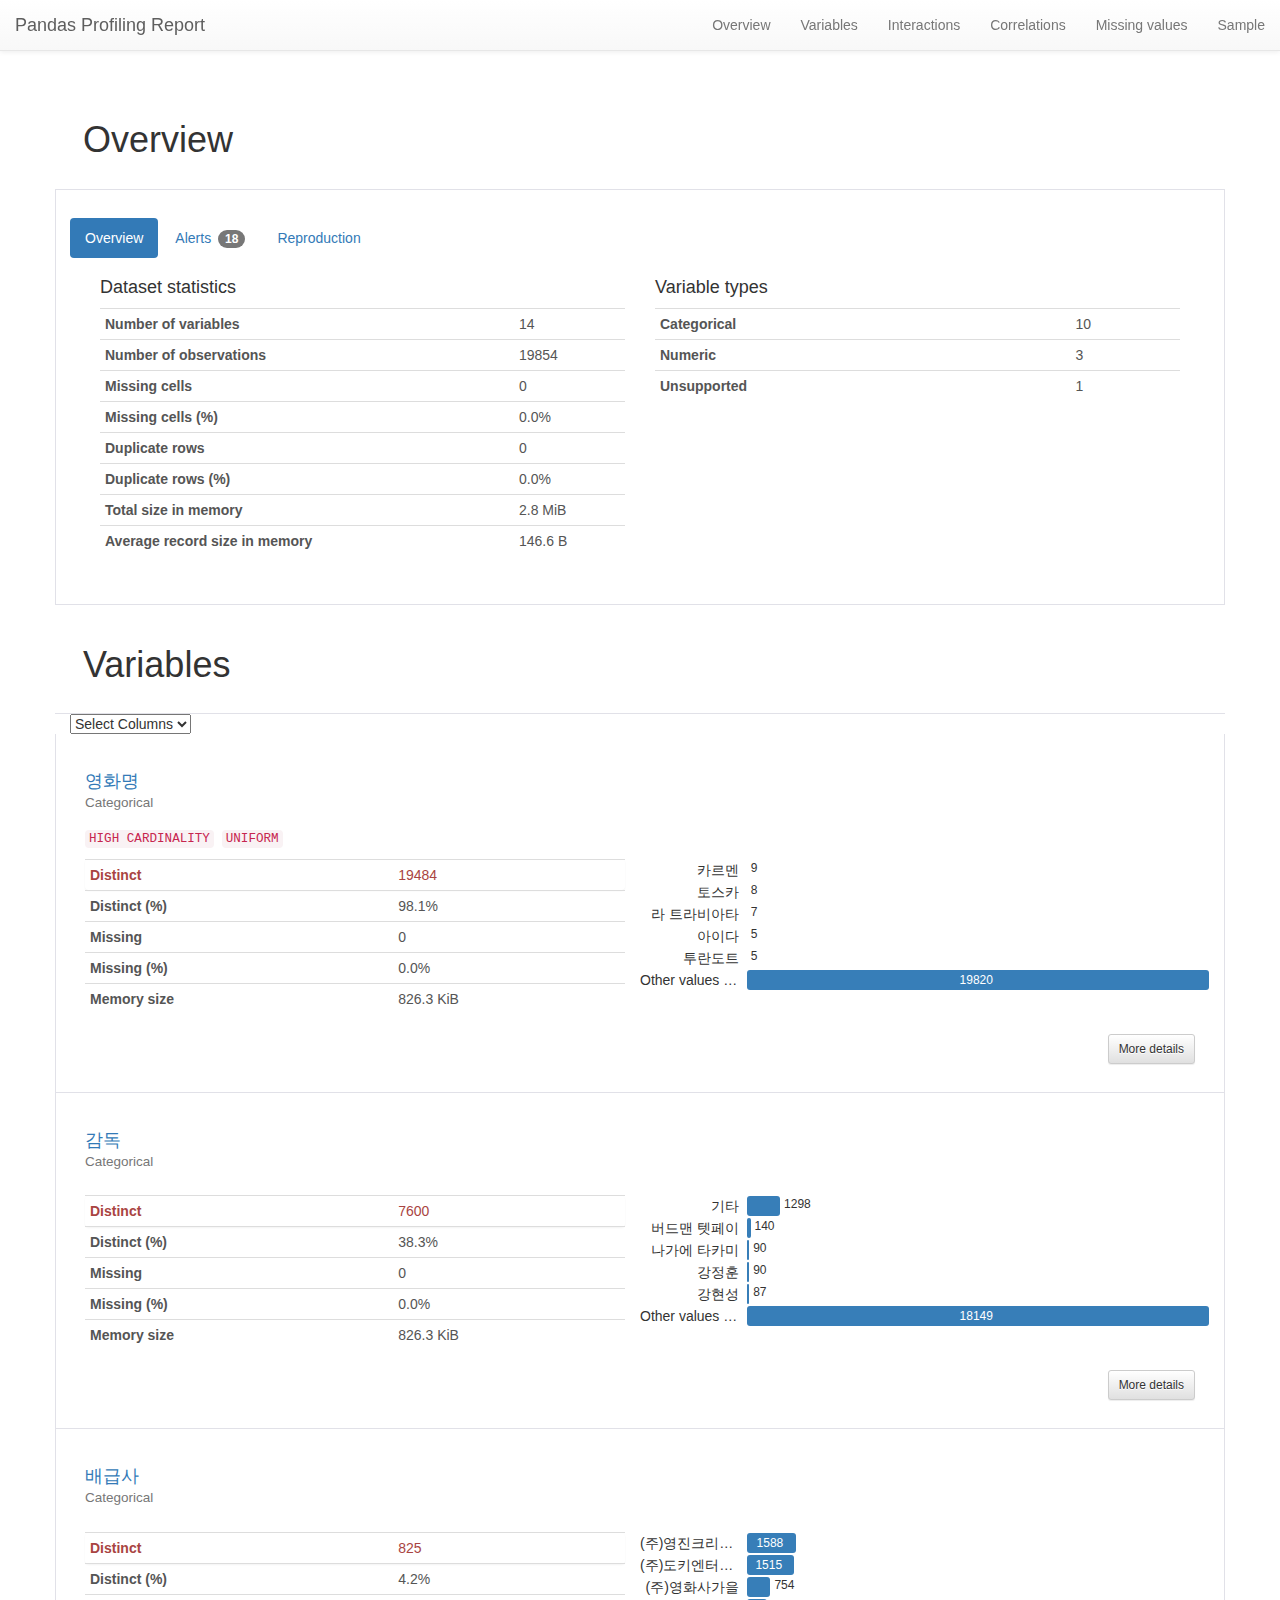
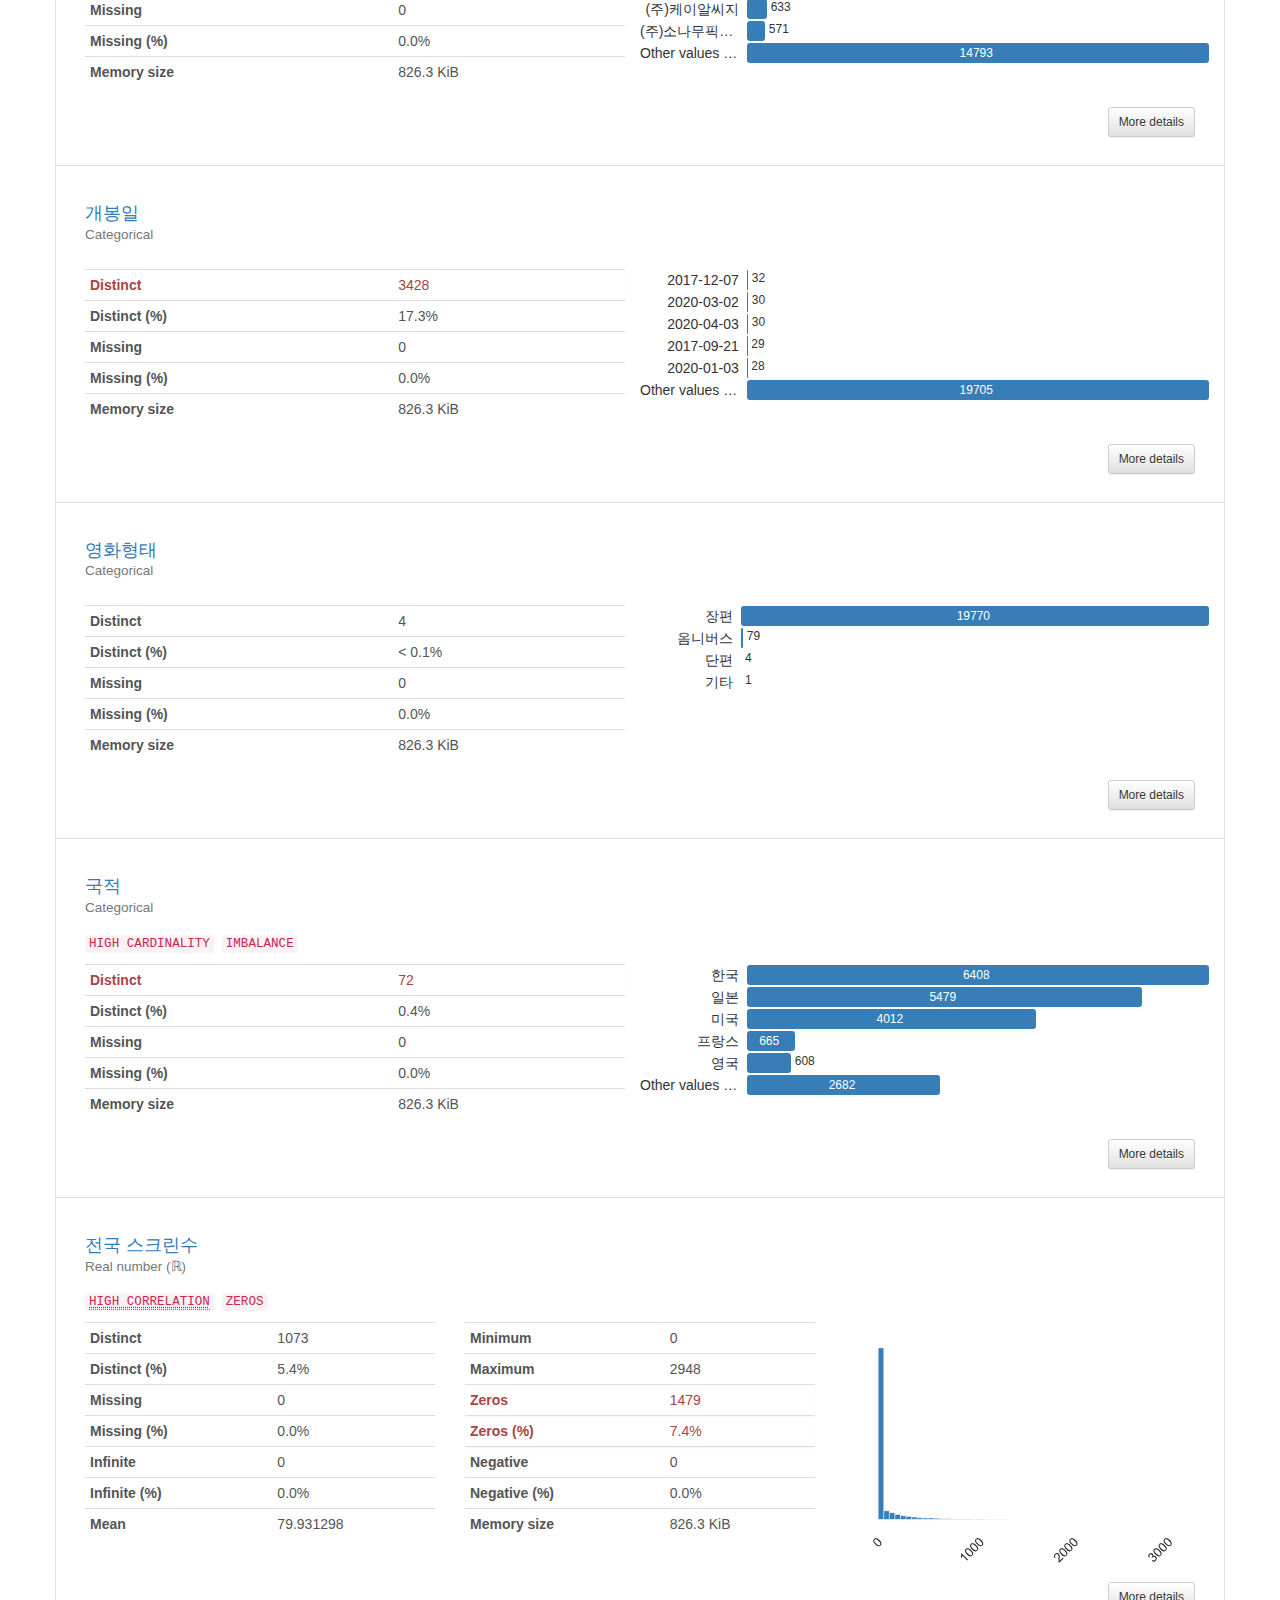
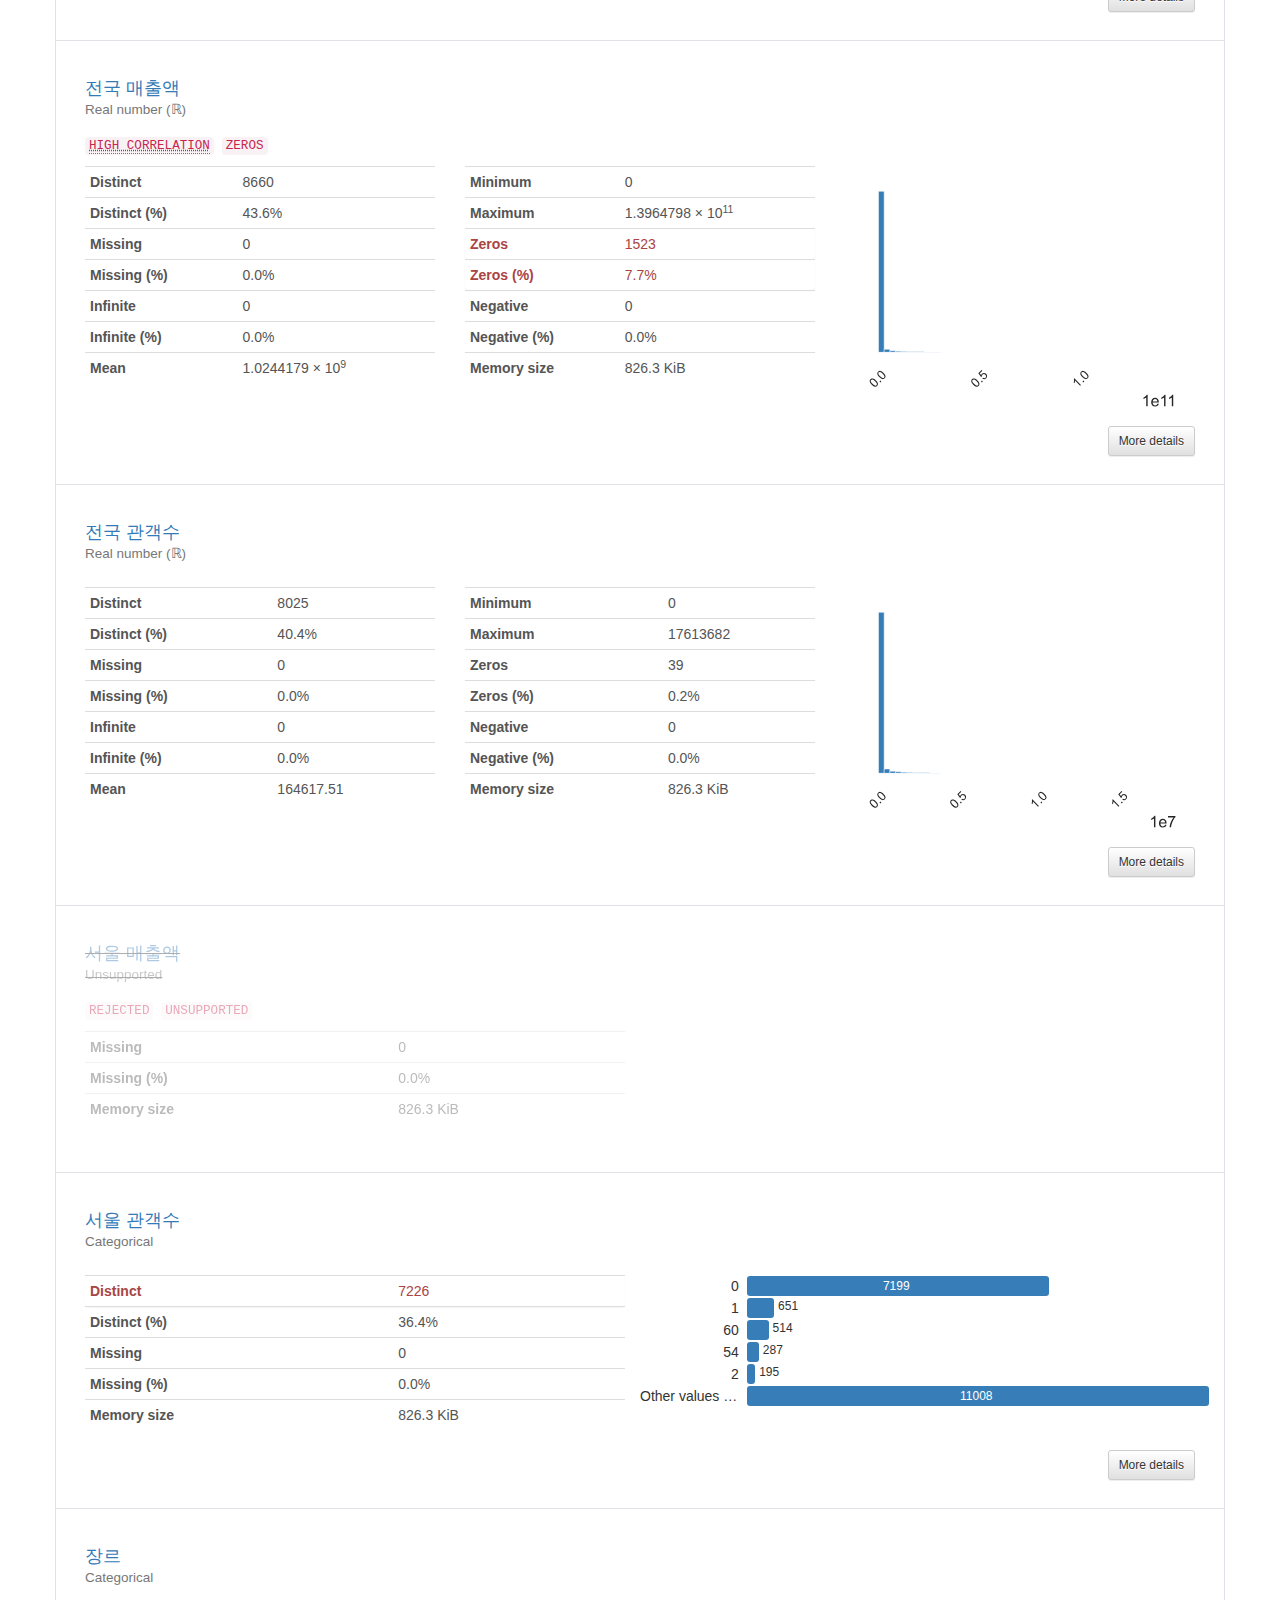
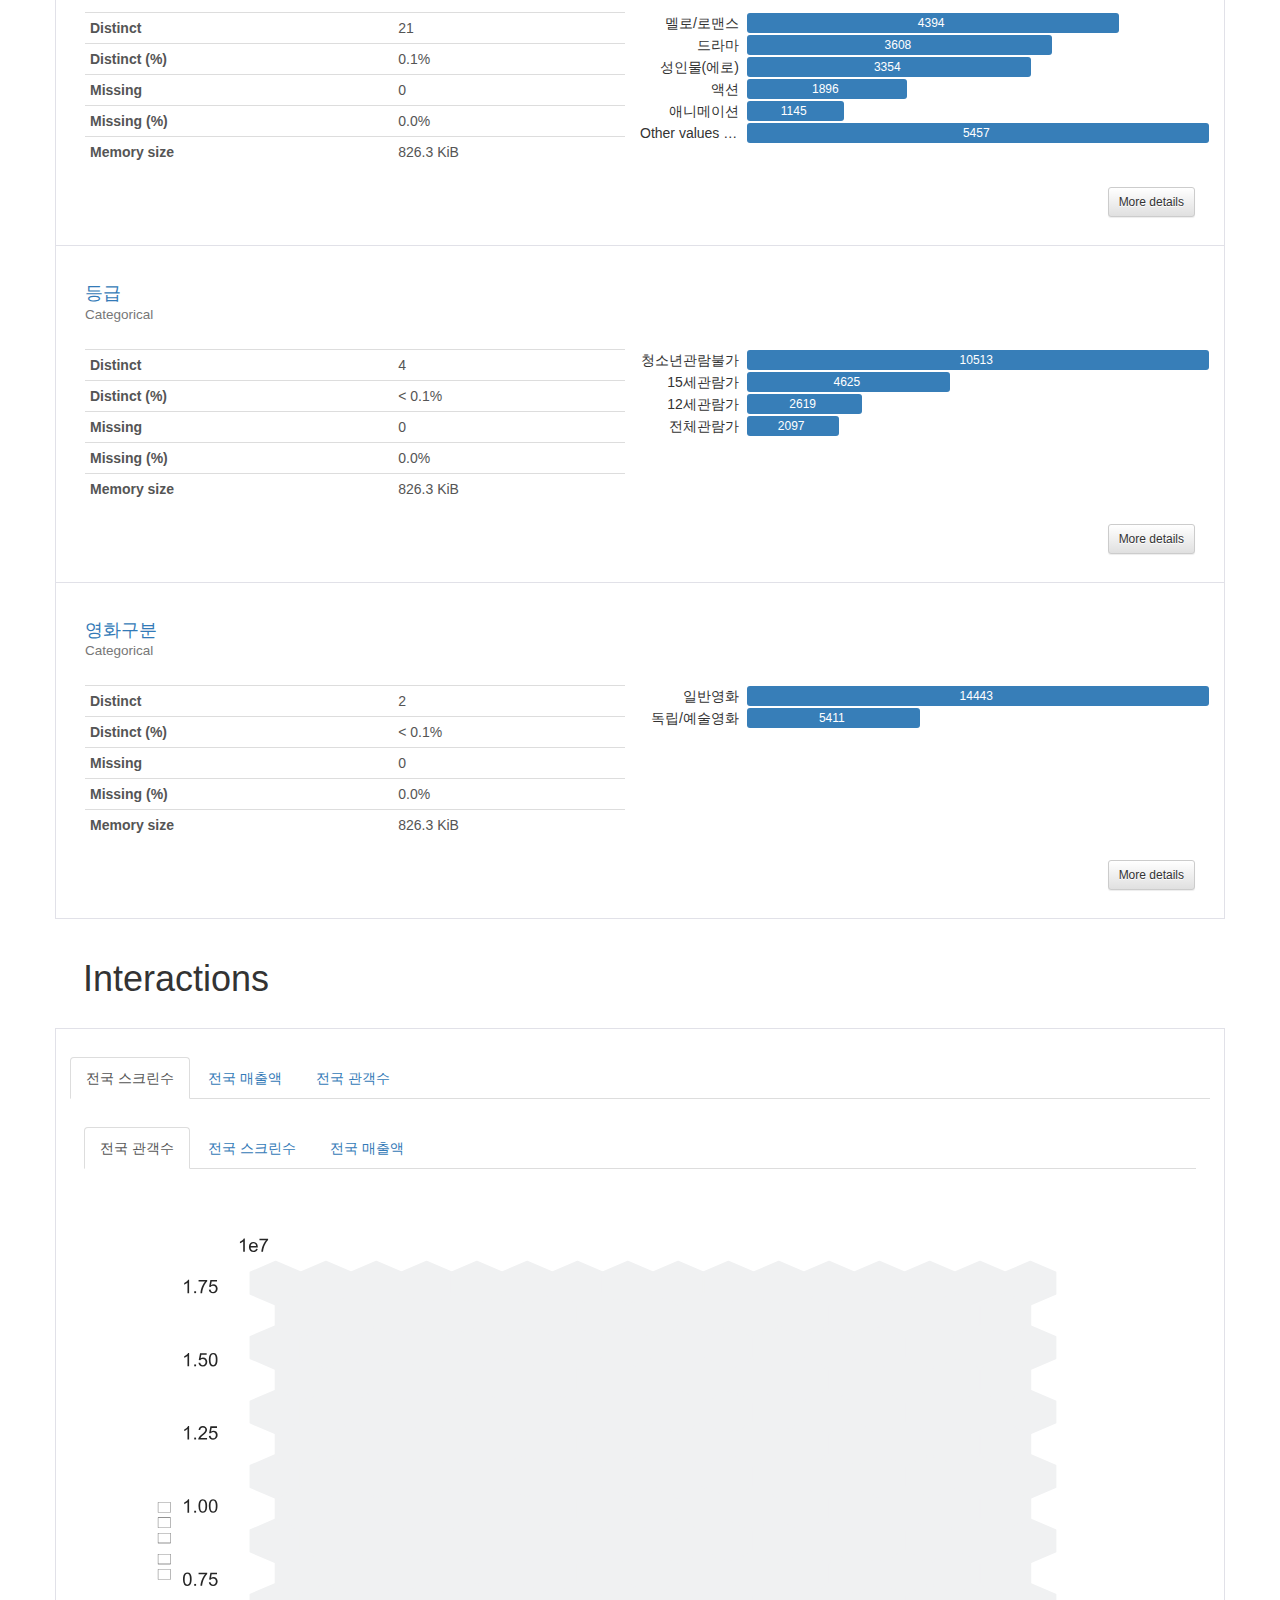
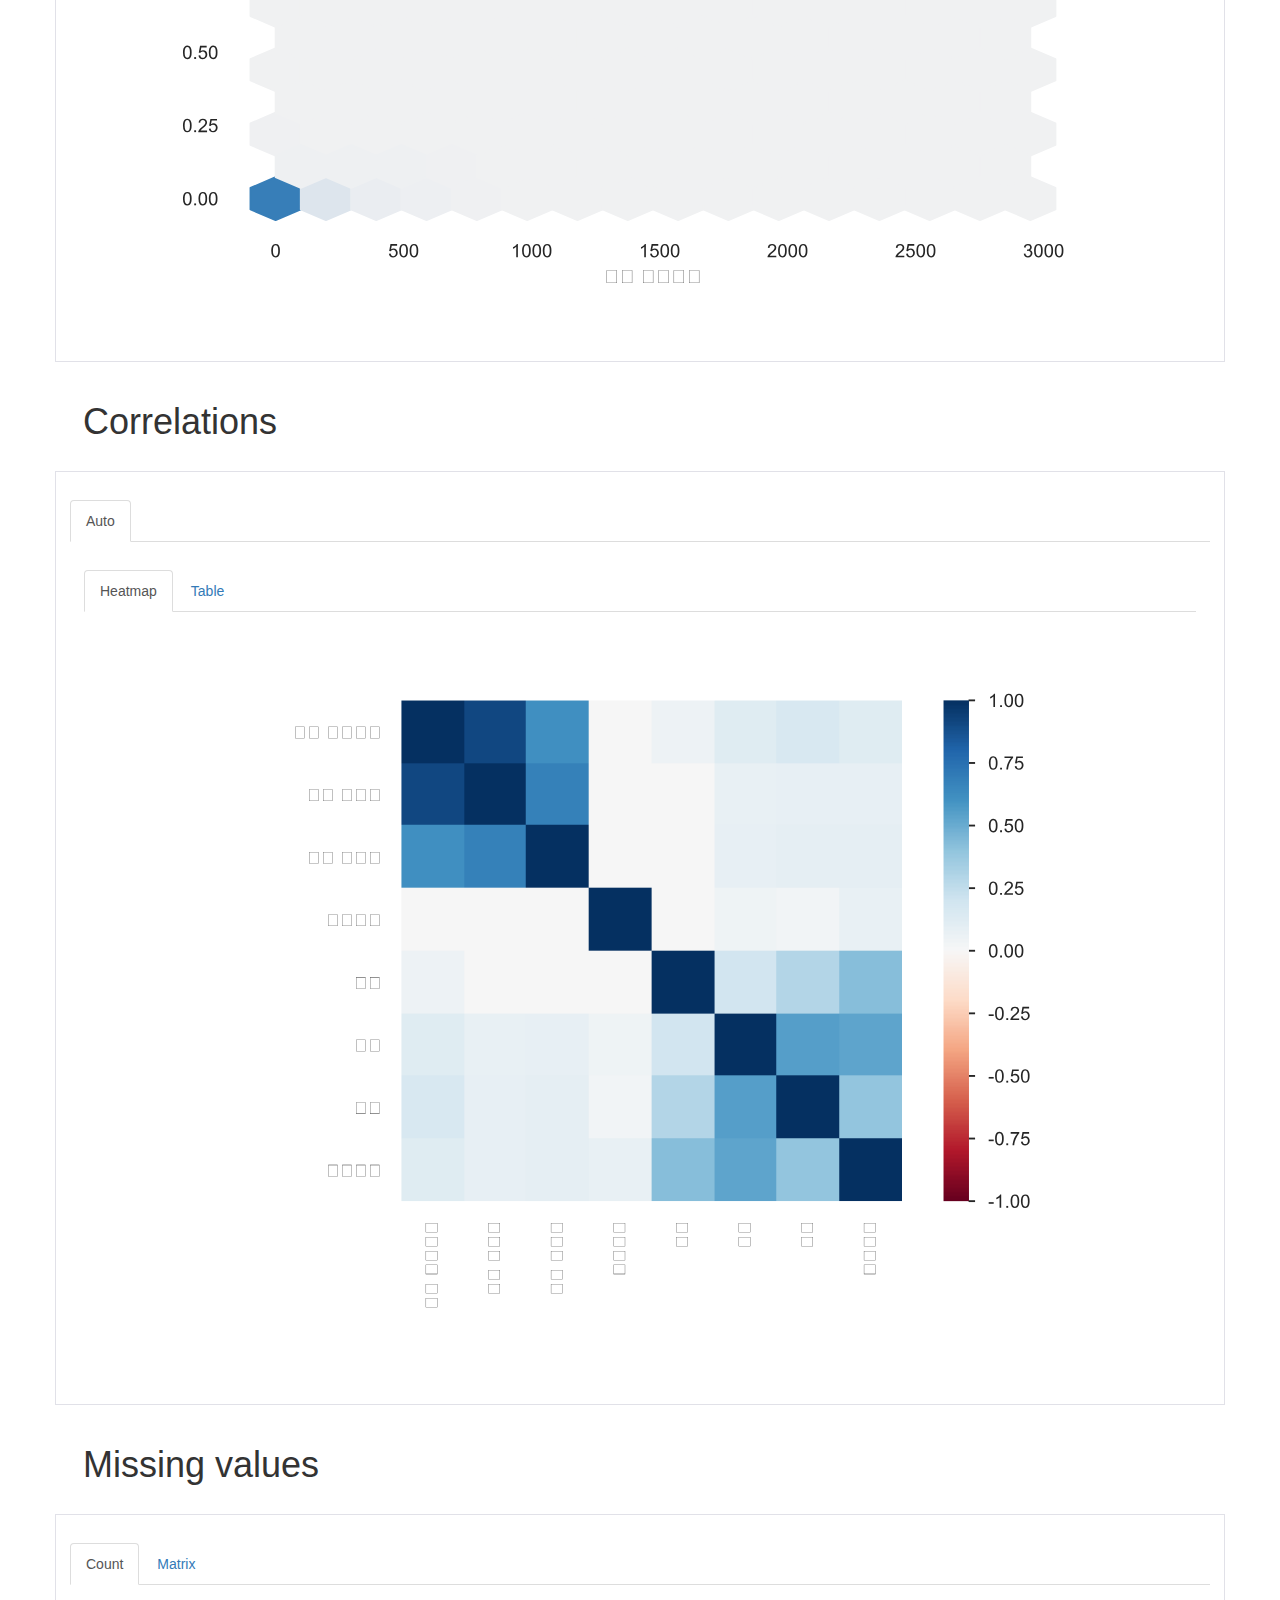
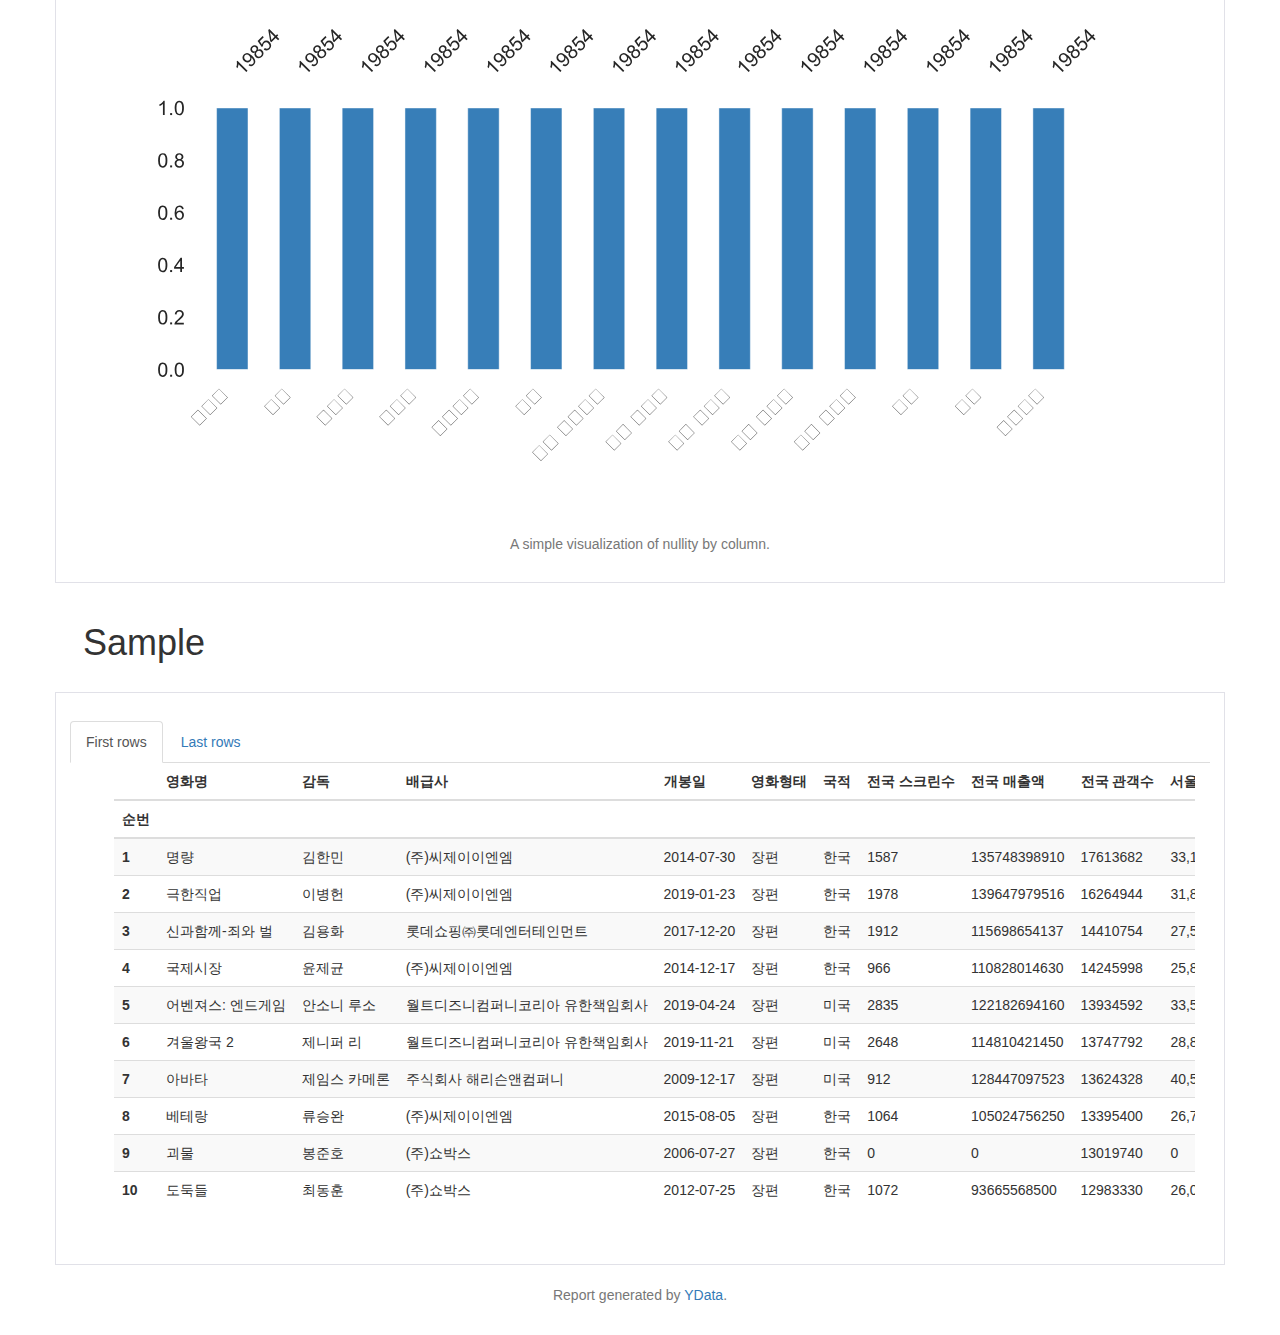
==== commit e4e0f891: "검증 중" ====
--- a/taehyeon/pr_report.html
+++ b/taehyeon/pr_report.html
@@ -1,4 +1,4 @@
-<!doctype html><html lang=en><head><meta charset=utf-8><meta name=viewport content="width=device-width, initial-scale=1, shrink-to-fit=no"><meta name=description content="Profile report generated by YData! Visit us at https://ydata.ai"><meta name=author content="YData and the open source community."><meta name=generator content="Pandas Profiling v3.6.6"><meta name=url content=https://github.com/ydataai/pandas-profiling><meta name=date content="2023-03-27 06:45:16.849688"><title>Pandas Profiling Report</title><style>
+<!doctype html><html lang=en><head><meta charset=utf-8><meta name=viewport content="width=device-width, initial-scale=1, shrink-to-fit=no"><meta name=description content="Profile report generated by YData! Visit us at https://ydata.ai"><meta name=author content="YData and the open source community."><meta name=generator content="Pandas Profiling v3.6.6"><meta name=url content=https://github.com/ydataai/pandas-profiling><meta name=date content="2023-03-28 07:10:59.131910"><title>Pandas Profiling Report</title><style>
 /*!
  * Bootstrap v3.3.7 (http://getbootstrap.com)
  * Copyright 2011-2016 Twitter, Inc.
@@ -352,8 +352,8 @@
     .freq.table-1 .bar {
         background-color: #e41a1c;
     }
-</style></head><body><a class=anchor-pos id=top></a><nav class="navbar navbar-default navbar-fixed-top"><div class=container-fluid><div class=navbar-header><button type=button class="navbar-toggle collapsed" data-toggle=collapse data-target=#navbar aria-expanded=false aria-controls=navbar><span class=sr-only>Toggle navigation</span><span class=icon-bar></span><span class=icon-bar></span><span class=icon-bar></span></button><a class="navbar-brand anchor" href=#top>Pandas Profiling Report</a></div><div id=navbar class="navbar-collapse collapse"><ul class="nav navbar-nav navbar-right"><li><a href=#overview>Overview</a></li><li><a href=#variables-dropdown>Variables</a></li><li><a href=#interactions>Interactions</a></li><li><a href=#correlations_tab>Correlations</a></li><li><a href=#missing>Missing values</a></li><li><a href=#sample>Sample</a></li></ul></div></div></nav><div class=content><div class=container><div class="row header"><a class=anchor-pos id=overview></a><h1 class=page-header>Overview</h1></div><div class=section-items><div class="row spacing"><ul class="nav nav-pills" role=tablist><li role=presentation class=active><a href=#overview-dataset_overview aria-controls=overview-dataset_overview role=tab data-toggle=tab>Overview</a></li><li role=presentation><a href=#overview-alerts aria-controls=overview-alerts role=tab data-toggle=tab>Alerts <span class=badge>18</span></a></li><li role=presentation><a href=#overview-reproduction aria-controls=overview-reproduction role=tab data-toggle=tab>Reproduction</a></li></ul><div class=tab-content style="padding-top: 10px;"><div role=tabpanel class="tab-pane col-sm-12 active" id=overview-dataset_overview><div class=col-sm-6><p class=h4>Dataset statistics</p><table class="table table-condensed stats"><tbody><tr><th>Number of variables</th><td>14</td></tr><tr><th>Number of observations</th><td>19854</td></tr><tr><th>Missing cells</th><td>0</td></tr><tr><th>Missing cells (%)</th><td>0.0%</td></tr><tr><th>Duplicate rows</th><td>0</td></tr><tr><th>Duplicate rows (%)</th><td>0.0%</td></tr><tr><th>Total size in memory</th><td>2.8 MiB</td></tr><tr><th>Average record size in memory</th><td>146.6 B</td></tr></tbody></table></div><div class=col-sm-6><p class=h4>Variable types</p><table class="table table-condensed stats"><tbody><tr><th>Categorical</th><td>10</td></tr><tr><th>Numeric</th><td>3</td></tr><tr><th>Unsupported</th><td>1</td></tr></tbody></table></div></div><div role=tabpanel class="tab-pane col-sm-12" id=overview-alerts><div class=col-sm-12><table class="table table-condensed list-warnings"><p class=h4>Alerts</p><tr style=border-top:0><td><a href=#pp_var_-7559804888318786839><code>영화명</code></a> has a high cardinality: 19484 distinct values</td><td><span class="label label-primary">High cardinality</span></td></tr><tr><td><a href=#pp_var_-46220492185856542><code>감독</code></a> has a high cardinality: 7600 distinct values</td><td><span class="label label-primary">High cardinality</span></td></tr><tr><td><a href=#pp_var_-8809405391343159021><code>배급사</code></a> has a high cardinality: 825 distinct values</td><td><span class="label label-primary">High cardinality</span></td></tr><tr><td><a href=#pp_var_-2854280836801564019><code>개봉일</code></a> has a high cardinality: 3428 distinct values</td><td><span class="label label-primary">High cardinality</span></td></tr><tr><td><a href=#pp_var_5120335769672659927><code>국적</code></a> has a high cardinality: 72 distinct values</td><td><span class="label label-primary">High cardinality</span></td></tr><tr><td><a href=#pp_var_-2017665372475620335><code>서울 관객수</code></a> has a high cardinality: 7226 distinct values</td><td><span class="label label-primary">High cardinality</span></td></tr><tr><td><a href=#pp_var_6697148217584651371><code>전국 스크린수</code></a> is highly overall correlated with <code>전국 매출액</code> and <abbr title="전국 매출액, 전국 관객수">1 other fields</abbr></td><td><span class="label label-default">High correlation</span></td></tr><tr><td><a href=#pp_var_-1618164111952879095><code>전국 매출액</code></a> is highly overall correlated with <code>전국 스크린수</code> and <abbr title="전국 스크린수, 전국 관객수">1 other fields</abbr></td><td><span class="label label-default">High correlation</span></td></tr><tr><td><a href=#pp_var_-1908398821140055415><code>전국 관객수</code></a> is highly overall correlated with <code>전국 스크린수</code> and <abbr title="전국 스크린수, 전국 매출액">1 other fields</abbr></td><td><span class="label label-default">High correlation</span></td></tr><tr><td><a href=#pp_var_1525354173531989065><code>장르</code></a> is highly overall correlated with <code>등급</code> and <abbr title="등급, 영화구분">1 other fields</abbr></td><td><span class="label label-default">High correlation</span></td></tr><tr><td><a href=#pp_var_-5133630720899520956><code>등급</code></a> is highly overall correlated with <code>장르</code></td><td><span class="label label-default">High correlation</span></td></tr><tr><td><a href=#pp_var_3510693134505424802><code>영화구분</code></a> is highly overall correlated with <code>장르</code></td><td><span class="label label-default">High correlation</span></td></tr><tr><td><a href=#pp_var_-8300820740692372906><code>영화형태</code></a> is highly imbalanced (97.9%)</td><td><span class="label label-primary">Imbalance</span></td></tr><tr><td><a href=#pp_var_5120335769672659927><code>국적</code></a> is highly imbalanced (54.3%)</td><td><span class="label label-primary">Imbalance</span></td></tr><tr><td><a href=#pp_var_-7559804888318786839><code>영화명</code></a> is uniformly distributed</td><td><span class="label label-primary">Uniform</span></td></tr><tr><td><a href=#pp_var_6106210428124858565><code>서울 매출액</code></a> is an unsupported type, check if it needs cleaning or further analysis</td><td><span class="label label-warning">Unsupported</span></td></tr><tr><td><a href=#pp_var_6697148217584651371><code>전국 스크린수</code></a> has 1479 (7.4%) zeros</td><td><span class="label label-info">Zeros</span></td></tr><tr><td><a href=#pp_var_-1618164111952879095><code>전국 매출액</code></a> has 1523 (7.7%) zeros</td><td><span class="label label-info">Zeros</span></td></tr></table></div></div><div role=tabpanel class="tab-pane col-sm-12" id=overview-reproduction><div class=col-sm-12><p class=h4>Reproduction</p><table class="table table-condensed stats"><tbody><tr><th>Analysis started</th><td>2023-03-27 06:45:16.849688</td></tr><tr><th>Analysis finished</th><td>2023-03-27 06:45:21.007249</td></tr><tr><th>Duration</th><td>4.16 seconds</td></tr><tr><th>Software version</th><td><a href=https://github.com/pandas-profiling/pandas-profiling>pandas-profiling v3.6.6</a></td></tr><tr><th>Download configuration</th><td><a download=config.json href="data:text/plain;charset=utf-8,%7B%22title%22%3A%20%22Pandas%20Profiling%20Report%22%2C%20%22dataset%22%3A%20%7B%22description%22%3A%20%22%22%2C%20%22creator%22%3A%20%22%22%2C%20%22author%22%3A%20%22%22%2C%20%22copyright_holder%22%3A%20%22%22%2C%20%22copyright_year%22%3A%20%22%22%2C%20%22url%22%3A%20%22%22%7D%2C%20%22variables%22%3A%20%7B%22descriptions%22%3A%20%7B%7D%7D%2C%20%22infer_dtypes%22%3A%20true%2C%20%22show_variable_description%22%3A%20true%2C%20%22pool_size%22%3A%200%2C%20%22progress_bar%22%3A%20true%2C%20%22vars%22%3A%20%7B%22num%22%3A%20%7B%22quantiles%22%3A%20%5B0.05%2C%200.25%2C%200.5%2C%200.75%2C%200.95%5D%2C%20%22skewness_threshold%22%3A%2020%2C%20%22low_categorical_threshold%22%3A%205%2C%20%22chi_squared_threshold%22%3A%200.999%7D%2C%20%22cat%22%3A%20%7B%22length%22%3A%20true%2C%20%22characters%22%3A%20true%2C%20%22words%22%3A%20true%2C%20%22cardinality_threshold%22%3A%2050%2C%20%22imbalance_threshold%22%3A%200.5%2C%20%22n_obs%22%3A%205%2C%20%22chi_squared_threshold%22%3A%200.999%2C%20%22coerce_str_to_date%22%3A%20false%2C%20%22redact%22%3A%20false%2C%20%22histogram_largest%22%3A%2050%2C%20%22stop_words%22%3A%20%5B%5D%7D%2C%20%22image%22%3A%20%7B%22active%22%3A%20false%2C%20%22exif%22%3A%20true%2C%20%22hash%22%3A%20true%7D%2C%20%22bool%22%3A%20%7B%22n_obs%22%3A%203%2C%20%22imbalance_threshold%22%3A%200.5%2C%20%22mappings%22%3A%20%7B%22t%22%3A%20true%2C%20%22f%22%3A%20false%2C%20%22yes%22%3A%20true%2C%20%22no%22%3A%20false%2C%20%22y%22%3A%20true%2C%20%22n%22%3A%20false%2C%20%22true%22%3A%20true%2C%20%22false%22%3A%20false%7D%7D%2C%20%22path%22%3A%20%7B%22active%22%3A%20false%7D%2C%20%22file%22%3A%20%7B%22active%22%3A%20false%7D%2C%20%22url%22%3A%20%7B%22active%22%3A%20false%7D%2C%20%22timeseries%22%3A%20%7B%22active%22%3A%20false%2C%20%22sortby%22%3A%20null%2C%20%22autocorrelation%22%3A%200.7%2C%20%22lags%22%3A%20%5B1%2C%207%2C%2012%2C%2024%2C%2030%5D%2C%20%22significance%22%3A%200.05%2C%20%22pacf_acf_lag%22%3A%20100%7D%7D%2C%20%22sort%22%3A%20null%2C%20%22missing_diagrams%22%3A%20%7B%22bar%22%3A%20true%2C%20%22matrix%22%3A%20true%2C%20%22heatmap%22%3A%20true%7D%2C%20%22correlations%22%3A%20%7B%22auto%22%3A%20%7B%22key%22%3A%20%22auto%22%2C%20%22calculate%22%3A%20true%2C%20%22warn_high_correlations%22%3A%2010%2C%20%22threshold%22%3A%200.5%2C%20%22n_bins%22%3A%2010%7D%7D%2C%20%22correlation_table%22%3A%20true%2C%20%22interactions%22%3A%20%7B%22continuous%22%3A%20true%2C%20%22targets%22%3A%20%5B%5D%7D%2C%20%22categorical_maximum_correlation_distinct%22%3A%20100%2C%20%22memory_deep%22%3A%20false%2C%20%22plot%22%3A%20%7B%22missing%22%3A%20%7B%22force_labels%22%3A%20true%2C%20%22cmap%22%3A%20%22RdBu%22%7D%2C%20%22image_format%22%3A%20%22svg%22%2C%20%22correlation%22%3A%20%7B%22cmap%22%3A%20%22RdBu%22%2C%20%22bad%22%3A%20%22%23000000%22%7D%2C%20%22dpi%22%3A%20800%2C%20%22histogram%22%3A%20%7B%22bins%22%3A%2050%2C%20%22max_bins%22%3A%20250%2C%20%22x_axis_labels%22%3A%20true%7D%2C%20%22scatter_threshold%22%3A%201000%2C%20%22cat_freq%22%3A%20%7B%22show%22%3A%20true%2C%20%22type%22%3A%20%22bar%22%2C%20%22max_unique%22%3A%2010%2C%20%22colors%22%3A%20null%7D%7D%2C%20%22duplicates%22%3A%20%7B%22head%22%3A%2010%2C%20%22key%22%3A%20%22%23%20duplicates%22%7D%2C%20%22samples%22%3A%20%7B%22head%22%3A%2010%2C%20%22tail%22%3A%2010%2C%20%22random%22%3A%200%7D%2C%20%22reject_variables%22%3A%20true%2C%20%22n_obs_unique%22%3A%2010%2C%20%22n_freq_table_max%22%3A%2010%2C%20%22n_extreme_obs%22%3A%2010%2C%20%22report%22%3A%20%7B%22precision%22%3A%208%7D%2C%20%22html%22%3A%20%7B%22style%22%3A%20%7B%22primary_colors%22%3A%20%5B%22%23377eb8%22%2C%20%22%23e41a1c%22%2C%20%22%234daf4a%22%5D%2C%20%22logo%22%3A%20%22%22%2C%20%22theme%22%3A%20null%7D%2C%20%22navbar_show%22%3A%20true%2C%20%22minify_html%22%3A%20true%2C%20%22use_local_assets%22%3A%20true%2C%20%22inline%22%3A%20true%2C%20%22assets_prefix%22%3A%20null%2C%20%22assets_path%22%3A%20null%2C%20%22full_width%22%3A%20false%7D%2C%20%22notebook%22%3A%20%7B%22iframe%22%3A%20%7B%22height%22%3A%20%22800px%22%2C%20%22width%22%3A%20%22100%25%22%2C%20%22attribute%22%3A%20%22srcdoc%22%7D%7D%7D">config.json</a></td></tr></tbody></table></div></div></div></div></div><div class="row header"><a class=anchor-pos id=variables-dropdown></a><h1 class=page-header>Variables</h1></div><div class=section-items><select name=Variables id=variables-dropdown><option value>Select Columns</option><option value=영화명>영화명</option><option value=감독>감독</option><option value=배급사>배급사</option><option value=개봉일>개봉일</option><option value=영화형태>영화형태</option><option value=국적>국적</option><option value="전국 스크린수">전국 스크린수</option><option value="전국 매출액">전국 매출액</option><option value="전국 관객수">전국 관객수</option><option value="서울 매출액">서울 매출액</option><option value="서울 관객수">서울 관객수</option><option value=장르>장르</option><option value=등급>등급</option><option value=영화구분>영화구분</option></select><div class="row spacing"><a class="anchor-pos anchor-pos-variable" id=pp_var_-7559804888318786839></a><div class=variable><div class=col-sm-12><p class=h4 title=영화명><a href=#pp_var_-7559804888318786839>영화명</a><br><small>Categorical</small></p><p><code>HIGH CARDINALITY</code>&nbsp <code>UNIFORM</code>&nbsp </p><p class=variable-description></p></div><div class=col-sm-6><table class="table table-condensed stats"><tbody><tr class=alert><th>Distinct</th><td>19484</td></tr><tr><th>Distinct (%)</th><td>98.1%</td></tr><tr><th>Missing</th><td>0</td></tr><tr><th>Missing (%)</th><td>0.0%</td></tr><tr><th>Memory size</th><td>826.3 KiB</td></tr></tbody></table></div><div class=col-sm-6><div class=row id=minifreqtable><table class="mini freq table-0"><tr class><th width=10%> 카르멘 </th><td width=10%><div class=bar style=width:0.0% data-toggle=tooltip data-placement=center data-html=true data-delay=500> &nbsp; </div> 9 </td></tr><tr class><th width=10%> 토스카 </th><td width=10%><div class=bar style=width:0.0% data-toggle=tooltip data-placement=center data-html=true data-delay=500> &nbsp; </div> 8 </td></tr><tr class><th width=10%> 라 트라비아타 </th><td width=10%><div class=bar style=width:0.0% data-toggle=tooltip data-placement=center data-html=true data-delay=500> &nbsp; </div> 7 </td></tr><tr class><th width=10%> 아이다 </th><td width=10%><div class=bar style=width:0.0% data-toggle=tooltip data-placement=center data-html=true data-delay=500> &nbsp; </div> 5 </td></tr><tr class><th width=10%> 투란도트 </th><td width=10%><div class=bar style=width:0.0% data-toggle=tooltip data-placement=center data-html=true data-delay=500> &nbsp; </div> 5 </td></tr><tr class=other><th width=10%> Other values (19479) </th><td width=10%><div class=bar style=width:100.0% data-toggle=tooltip data-placement=center data-html=true data-delay=500> 19820&nbsp; </div></td></tr></table></div></div><div class="col-sm-12 text-right"><button class="btn btn-default btn-sm" data-toggle=collapse data-target="#bottom--7559804888318786839, #minifreqtable-7559804888318786839" aria-expanded=true aria-controls=collapseExample> More details </button></div><div id=bottom--7559804888318786839 class=collapse><div class="row spacing"><ul class="nav nav-tabs" role=tablist><li role=presentation class=active><a href=#-7559804888318786839bottom--7559804888318786839overview aria-controls=-7559804888318786839bottom--7559804888318786839overview role=tab data-toggle=tab>Overview</a></li><li role=presentation><a href=#-7559804888318786839bottom--7559804888318786839string aria-controls=-7559804888318786839bottom--7559804888318786839string role=tab data-toggle=tab>Categories</a></li><li role=presentation><a href=#-7559804888318786839bottom--7559804888318786839word aria-controls=-7559804888318786839bottom--7559804888318786839word role=tab data-toggle=tab>Words</a></li><li role=presentation><a href=#-7559804888318786839bottom--7559804888318786839characters aria-controls=-7559804888318786839bottom--7559804888318786839characters role=tab data-toggle=tab>Characters</a></li></ul><div class=tab-content><div role=tabpanel class="tab-pane col-sm-12 active" id=-7559804888318786839bottom--7559804888318786839overview><div class=row><div class=col-sm-3><p class=h4>Length</p><table class="table table-condensed stats"><tbody><tr><th>Max length</th><td>47</td></tr><tr><th>Median length</th><td>34</td></tr><tr><th>Mean length</th><td>9.23698</td></tr><tr><th>Min length</th><td>1</td></tr></tbody></table></div><div class=col-sm-3><p class=h4>Characters and Unicode</p><table class="table table-condensed stats"><tbody><tr><th>Total characters</th><td>183391</td></tr><tr><th>Distinct characters</th><td>1373</td></tr><tr><th>Distinct categories</th><td>15 <a title="Unicode categories (click for more information)" href=https://en.wikipedia.org/wiki/Unicode_character_property#General_Category><span class="badge pull-right" style=color:#fff;background-color:#337ab7; title="Unicode categories (click for more information)">?</span></a></td></tr><tr><th>Distinct scripts</th><td>4 <a title="Unicode scripts (click for more information)" href=https://en.wikipedia.org/wiki/Script_(Unicode)#List_of_scripts_in_Unicode><span class="badge pull-right" style=color:#fff;background-color:#337ab7; title="Unicode scripts (click for more information)">?</span></a></td></tr><tr><th>Distinct blocks</th><td>11 <a title="Unicode blocks (click for more information)" href=https://en.wikipedia.org/wiki/Unicode_block><span class="badge pull-right" style=color:#fff;background-color:#337ab7; title="Unicode blocks (click for more information)">?</span></a></td></tr></tbody></table><div class="caption text-center text-muted"> The Unicode Standard assigns character properties to each code point, which can be used to analyse textual variables. </div></div><div class=col-sm-3><p class=h4>Unique</p><table class="table table-condensed stats"><tbody><tr><th>Unique</th><td>19187 <span class="badge pull-right" style=color:#fff;background-color:#337ab7; title="The number of unique values (all values that occur exactly once in the dataset).">?</span></td></tr><tr><th>Unique (%)</th><td>96.6%</td></tr></tbody></table></div><div class=col-sm-3><p class=h4>Sample</p><table class="table table-condensed stats"><tbody><tr><th>1st row</th><td>명량</td></tr><tr><th>2nd row</th><td>극한직업</td></tr><tr><th>3rd row</th><td>신과함께-죄와 벌</td></tr><tr><th>4th row</th><td>국제시장</td></tr><tr><th>5th row</th><td>어벤져스: 엔드게임</td></tr></tbody></table></div></div></div><div role=tabpanel class="tab-pane col-sm-12" id=-7559804888318786839bottom--7559804888318786839string><div class=row><div class=col-sm-12><h4 class=indent>Common Values</h4><table class="freq table table-hover table-striped table-0"><thead><tr><td>Value</td><td>Count</td><td>Frequency (%)</td></tr></thead><tbody><tr class><td title=카르멘> 카르멘 </td><td>9</td><td><div class=bar style=width:0.0%> &nbsp; </div>< 0.1% </td></tr><tr class><td title=토스카> 토스카 </td><td>8</td><td><div class=bar style=width:0.0%> &nbsp; </div>< 0.1% </td></tr><tr class><td title="라 트라비아타"> 라 트라비아타 </td><td>7</td><td><div class=bar style=width:0.0%> &nbsp; </div>< 0.1% </td></tr><tr class><td title=아이다> 아이다 </td><td>5</td><td><div class=bar style=width:0.0%> &nbsp; </div>< 0.1% </td></tr><tr class><td title=투란도트> 투란도트 </td><td>5</td><td><div class=bar style=width:0.0%> &nbsp; </div>< 0.1% </td></tr><tr class><td title="로미오와 줄리엣"> 로미오와 줄리엣 </td><td>4</td><td><div class=bar style=width:0.0%> &nbsp; </div>< 0.1% </td></tr><tr class><td title=몬스터> 몬스터 </td><td>4</td><td><div class=bar style=width:0.0%> &nbsp; </div>< 0.1% </td></tr><tr class><td title=길> 길 </td><td>4</td><td><div class=bar style=width:0.0%> &nbsp; </div>< 0.1% </td></tr><tr class><td title=실종> 실종 </td><td>4</td><td><div class=bar style=width:0.0%> &nbsp; </div>< 0.1% </td></tr><tr class><td title=오텔로> 오텔로 </td><td>4</td><td><div class=bar style=width:0.0%> &nbsp; </div>< 0.1% </td></tr><tr class=other><td title="Other values (19474)"> Other values (19474) </td><td>19800</td><td><div class=bar style=width:100.0%> 99.7% </div></td></tr></tbody></table></div></div><div class=row><div class=col-sm-12><h4 class=indent>Length</h4><?xml version="1.0" encoding="utf-8" standalone="no"?><!DOCTYPE svg class="img-responsive center-img"PUBLIC "-//W3C//DTD SVG 1.1//EN"
-  "http://www.w3.org/Graphics/SVG/1.1/DTD/svg11.dtd"><svg class="img-responsive center-img" xmlns:xlink=http://www.w3.org/1999/xlink width=504pt height=216pt viewbox="0 0 504 216" xmlns=http://www.w3.org/2000/svg version=1.1><metadata><rdf:rdf xmlns:dc=http://purl.org/dc/elements/1.1/ xmlns:cc=http://creativecommons.org/ns# xmlns:rdf=http://www.w3.org/1999/02/22-rdf-syntax-ns#><cc:work><dc:type rdf:resource=http://purl.org/dc/dcmitype/StillImage /><dc:date>2023-03-27T15:45:21.169229</dc:date><dc:format>image/svg+xml</dc:format><dc:creator><cc:agent><dc:title>Matplotlib v3.5.2, https://matplotlib.org/</dc:title></cc:agent></dc:creator></cc:work></rdf:rdf></metadata><defs><style type=text/css>*{stroke-linejoin: round; stroke-linecap: butt}</style></defs><g id=figure_1><g id=patch_1><path d="M 0 216 
+</style></head><body><a class=anchor-pos id=top></a><nav class="navbar navbar-default navbar-fixed-top"><div class=container-fluid><div class=navbar-header><button type=button class="navbar-toggle collapsed" data-toggle=collapse data-target=#navbar aria-expanded=false aria-controls=navbar><span class=sr-only>Toggle navigation</span><span class=icon-bar></span><span class=icon-bar></span><span class=icon-bar></span></button><a class="navbar-brand anchor" href=#top>Pandas Profiling Report</a></div><div id=navbar class="navbar-collapse collapse"><ul class="nav navbar-nav navbar-right"><li><a href=#overview>Overview</a></li><li><a href=#variables-dropdown>Variables</a></li><li><a href=#interactions>Interactions</a></li><li><a href=#correlations_tab>Correlations</a></li><li><a href=#missing>Missing values</a></li><li><a href=#sample>Sample</a></li></ul></div></div></nav><div class=content><div class=container><div class="row header"><a class=anchor-pos id=overview></a><h1 class=page-header>Overview</h1></div><div class=section-items><div class="row spacing"><ul class="nav nav-pills" role=tablist><li role=presentation class=active><a href=#overview-dataset_overview aria-controls=overview-dataset_overview role=tab data-toggle=tab>Overview</a></li><li role=presentation><a href=#overview-alerts aria-controls=overview-alerts role=tab data-toggle=tab>Alerts <span class=badge>18</span></a></li><li role=presentation><a href=#overview-reproduction aria-controls=overview-reproduction role=tab data-toggle=tab>Reproduction</a></li></ul><div class=tab-content style="padding-top: 10px;"><div role=tabpanel class="tab-pane col-sm-12 active" id=overview-dataset_overview><div class=col-sm-6><p class=h4>Dataset statistics</p><table class="table table-condensed stats"><tbody><tr><th>Number of variables</th><td>14</td></tr><tr><th>Number of observations</th><td>19854</td></tr><tr><th>Missing cells</th><td>0</td></tr><tr><th>Missing cells (%)</th><td>0.0%</td></tr><tr><th>Duplicate rows</th><td>0</td></tr><tr><th>Duplicate rows (%)</th><td>0.0%</td></tr><tr><th>Total size in memory</th><td>2.8 MiB</td></tr><tr><th>Average record size in memory</th><td>146.6 B</td></tr></tbody></table></div><div class=col-sm-6><p class=h4>Variable types</p><table class="table table-condensed stats"><tbody><tr><th>Categorical</th><td>10</td></tr><tr><th>Numeric</th><td>3</td></tr><tr><th>Unsupported</th><td>1</td></tr></tbody></table></div></div><div role=tabpanel class="tab-pane col-sm-12" id=overview-alerts><div class=col-sm-12><table class="table table-condensed list-warnings"><p class=h4>Alerts</p><tr style=border-top:0><td><a href=#pp_var_-3131356325758054496><code>영화명</code></a> has a high cardinality: 19484 distinct values</td><td><span class="label label-primary">High cardinality</span></td></tr><tr><td><a href=#pp_var_-8060305025203865797><code>감독</code></a> has a high cardinality: 7600 distinct values</td><td><span class="label label-primary">High cardinality</span></td></tr><tr><td><a href=#pp_var_-7222669772662477884><code>배급사</code></a> has a high cardinality: 825 distinct values</td><td><span class="label label-primary">High cardinality</span></td></tr><tr><td><a href=#pp_var_1853626581814086368><code>개봉일</code></a> has a high cardinality: 3428 distinct values</td><td><span class="label label-primary">High cardinality</span></td></tr><tr><td><a href=#pp_var_1368107008299735822><code>국적</code></a> has a high cardinality: 72 distinct values</td><td><span class="label label-primary">High cardinality</span></td></tr><tr><td><a href=#pp_var_-4368373389899186927><code>서울 관객수</code></a> has a high cardinality: 7226 distinct values</td><td><span class="label label-primary">High cardinality</span></td></tr><tr><td><a href=#pp_var_3295491908078301460><code>전국 스크린수</code></a> is highly overall correlated with <code>전국 매출액</code> and <abbr title="전국 매출액, 전국 관객수">1 other fields</abbr></td><td><span class="label label-default">High correlation</span></td></tr><tr><td><a href=#pp_var_4822839005537213396><code>전국 매출액</code></a> is highly overall correlated with <code>전국 스크린수</code> and <abbr title="전국 스크린수, 전국 관객수">1 other fields</abbr></td><td><span class="label label-default">High correlation</span></td></tr><tr><td><a href=#pp_var_2023146778816060903><code>전국 관객수</code></a> is highly overall correlated with <code>전국 스크린수</code> and <abbr title="전국 스크린수, 전국 매출액">1 other fields</abbr></td><td><span class="label label-default">High correlation</span></td></tr><tr><td><a href=#pp_var_-8412489005183008473><code>장르</code></a> is highly overall correlated with <code>등급</code> and <abbr title="등급, 영화구분">1 other fields</abbr></td><td><span class="label label-default">High correlation</span></td></tr><tr><td><a href=#pp_var_-8094265956604287310><code>등급</code></a> is highly overall correlated with <code>장르</code></td><td><span class="label label-default">High correlation</span></td></tr><tr><td><a href=#pp_var_390286592730363908><code>영화구분</code></a> is highly overall correlated with <code>장르</code></td><td><span class="label label-default">High correlation</span></td></tr><tr><td><a href=#pp_var_-5730529816538813096><code>영화형태</code></a> is highly imbalanced (97.9%)</td><td><span class="label label-primary">Imbalance</span></td></tr><tr><td><a href=#pp_var_1368107008299735822><code>국적</code></a> is highly imbalanced (54.3%)</td><td><span class="label label-primary">Imbalance</span></td></tr><tr><td><a href=#pp_var_-3131356325758054496><code>영화명</code></a> is uniformly distributed</td><td><span class="label label-primary">Uniform</span></td></tr><tr><td><a href=#pp_var_1676508052933582647><code>서울 매출액</code></a> is an unsupported type, check if it needs cleaning or further analysis</td><td><span class="label label-warning">Unsupported</span></td></tr><tr><td><a href=#pp_var_3295491908078301460><code>전국 스크린수</code></a> has 1479 (7.4%) zeros</td><td><span class="label label-info">Zeros</span></td></tr><tr><td><a href=#pp_var_4822839005537213396><code>전국 매출액</code></a> has 1523 (7.7%) zeros</td><td><span class="label label-info">Zeros</span></td></tr></table></div></div><div role=tabpanel class="tab-pane col-sm-12" id=overview-reproduction><div class=col-sm-12><p class=h4>Reproduction</p><table class="table table-condensed stats"><tbody><tr><th>Analysis started</th><td>2023-03-28 07:10:59.131910</td></tr><tr><th>Analysis finished</th><td>2023-03-28 07:11:03.278084</td></tr><tr><th>Duration</th><td>4.15 seconds</td></tr><tr><th>Software version</th><td><a href=https://github.com/pandas-profiling/pandas-profiling>pandas-profiling v3.6.6</a></td></tr><tr><th>Download configuration</th><td><a download=config.json href="data:text/plain;charset=utf-8,%7B%22title%22%3A%20%22Pandas%20Profiling%20Report%22%2C%20%22dataset%22%3A%20%7B%22description%22%3A%20%22%22%2C%20%22creator%22%3A%20%22%22%2C%20%22author%22%3A%20%22%22%2C%20%22copyright_holder%22%3A%20%22%22%2C%20%22copyright_year%22%3A%20%22%22%2C%20%22url%22%3A%20%22%22%7D%2C%20%22variables%22%3A%20%7B%22descriptions%22%3A%20%7B%7D%7D%2C%20%22infer_dtypes%22%3A%20true%2C%20%22show_variable_description%22%3A%20true%2C%20%22pool_size%22%3A%200%2C%20%22progress_bar%22%3A%20true%2C%20%22vars%22%3A%20%7B%22num%22%3A%20%7B%22quantiles%22%3A%20%5B0.05%2C%200.25%2C%200.5%2C%200.75%2C%200.95%5D%2C%20%22skewness_threshold%22%3A%2020%2C%20%22low_categorical_threshold%22%3A%205%2C%20%22chi_squared_threshold%22%3A%200.999%7D%2C%20%22cat%22%3A%20%7B%22length%22%3A%20true%2C%20%22characters%22%3A%20true%2C%20%22words%22%3A%20true%2C%20%22cardinality_threshold%22%3A%2050%2C%20%22imbalance_threshold%22%3A%200.5%2C%20%22n_obs%22%3A%205%2C%20%22chi_squared_threshold%22%3A%200.999%2C%20%22coerce_str_to_date%22%3A%20false%2C%20%22redact%22%3A%20false%2C%20%22histogram_largest%22%3A%2050%2C%20%22stop_words%22%3A%20%5B%5D%7D%2C%20%22image%22%3A%20%7B%22active%22%3A%20false%2C%20%22exif%22%3A%20true%2C%20%22hash%22%3A%20true%7D%2C%20%22bool%22%3A%20%7B%22n_obs%22%3A%203%2C%20%22imbalance_threshold%22%3A%200.5%2C%20%22mappings%22%3A%20%7B%22t%22%3A%20true%2C%20%22f%22%3A%20false%2C%20%22yes%22%3A%20true%2C%20%22no%22%3A%20false%2C%20%22y%22%3A%20true%2C%20%22n%22%3A%20false%2C%20%22true%22%3A%20true%2C%20%22false%22%3A%20false%7D%7D%2C%20%22path%22%3A%20%7B%22active%22%3A%20false%7D%2C%20%22file%22%3A%20%7B%22active%22%3A%20false%7D%2C%20%22url%22%3A%20%7B%22active%22%3A%20false%7D%2C%20%22timeseries%22%3A%20%7B%22active%22%3A%20false%2C%20%22sortby%22%3A%20null%2C%20%22autocorrelation%22%3A%200.7%2C%20%22lags%22%3A%20%5B1%2C%207%2C%2012%2C%2024%2C%2030%5D%2C%20%22significance%22%3A%200.05%2C%20%22pacf_acf_lag%22%3A%20100%7D%7D%2C%20%22sort%22%3A%20null%2C%20%22missing_diagrams%22%3A%20%7B%22bar%22%3A%20true%2C%20%22matrix%22%3A%20true%2C%20%22heatmap%22%3A%20true%7D%2C%20%22correlations%22%3A%20%7B%22auto%22%3A%20%7B%22key%22%3A%20%22auto%22%2C%20%22calculate%22%3A%20true%2C%20%22warn_high_correlations%22%3A%2010%2C%20%22threshold%22%3A%200.5%2C%20%22n_bins%22%3A%2010%7D%7D%2C%20%22correlation_table%22%3A%20true%2C%20%22interactions%22%3A%20%7B%22continuous%22%3A%20true%2C%20%22targets%22%3A%20%5B%5D%7D%2C%20%22categorical_maximum_correlation_distinct%22%3A%20100%2C%20%22memory_deep%22%3A%20false%2C%20%22plot%22%3A%20%7B%22missing%22%3A%20%7B%22force_labels%22%3A%20true%2C%20%22cmap%22%3A%20%22RdBu%22%7D%2C%20%22image_format%22%3A%20%22svg%22%2C%20%22correlation%22%3A%20%7B%22cmap%22%3A%20%22RdBu%22%2C%20%22bad%22%3A%20%22%23000000%22%7D%2C%20%22dpi%22%3A%20800%2C%20%22histogram%22%3A%20%7B%22bins%22%3A%2050%2C%20%22max_bins%22%3A%20250%2C%20%22x_axis_labels%22%3A%20true%7D%2C%20%22scatter_threshold%22%3A%201000%2C%20%22cat_freq%22%3A%20%7B%22show%22%3A%20true%2C%20%22type%22%3A%20%22bar%22%2C%20%22max_unique%22%3A%2010%2C%20%22colors%22%3A%20null%7D%7D%2C%20%22duplicates%22%3A%20%7B%22head%22%3A%2010%2C%20%22key%22%3A%20%22%23%20duplicates%22%7D%2C%20%22samples%22%3A%20%7B%22head%22%3A%2010%2C%20%22tail%22%3A%2010%2C%20%22random%22%3A%200%7D%2C%20%22reject_variables%22%3A%20true%2C%20%22n_obs_unique%22%3A%2010%2C%20%22n_freq_table_max%22%3A%2010%2C%20%22n_extreme_obs%22%3A%2010%2C%20%22report%22%3A%20%7B%22precision%22%3A%208%7D%2C%20%22html%22%3A%20%7B%22style%22%3A%20%7B%22primary_colors%22%3A%20%5B%22%23377eb8%22%2C%20%22%23e41a1c%22%2C%20%22%234daf4a%22%5D%2C%20%22logo%22%3A%20%22%22%2C%20%22theme%22%3A%20null%7D%2C%20%22navbar_show%22%3A%20true%2C%20%22minify_html%22%3A%20true%2C%20%22use_local_assets%22%3A%20true%2C%20%22inline%22%3A%20true%2C%20%22assets_prefix%22%3A%20null%2C%20%22assets_path%22%3A%20null%2C%20%22full_width%22%3A%20false%7D%2C%20%22notebook%22%3A%20%7B%22iframe%22%3A%20%7B%22height%22%3A%20%22800px%22%2C%20%22width%22%3A%20%22100%25%22%2C%20%22attribute%22%3A%20%22srcdoc%22%7D%7D%7D">config.json</a></td></tr></tbody></table></div></div></div></div></div><div class="row header"><a class=anchor-pos id=variables-dropdown></a><h1 class=page-header>Variables</h1></div><div class=section-items><select name=Variables id=variables-dropdown><option value>Select Columns</option><option value=영화명>영화명</option><option value=감독>감독</option><option value=배급사>배급사</option><option value=개봉일>개봉일</option><option value=영화형태>영화형태</option><option value=국적>국적</option><option value="전국 스크린수">전국 스크린수</option><option value="전국 매출액">전국 매출액</option><option value="전국 관객수">전국 관객수</option><option value="서울 매출액">서울 매출액</option><option value="서울 관객수">서울 관객수</option><option value=장르>장르</option><option value=등급>등급</option><option value=영화구분>영화구분</option></select><div class="row spacing"><a class="anchor-pos anchor-pos-variable" id=pp_var_-3131356325758054496></a><div class=variable><div class=col-sm-12><p class=h4 title=영화명><a href=#pp_var_-3131356325758054496>영화명</a><br><small>Categorical</small></p><p><code>HIGH CARDINALITY</code>&nbsp <code>UNIFORM</code>&nbsp </p><p class=variable-description></p></div><div class=col-sm-6><table class="table table-condensed stats"><tbody><tr class=alert><th>Distinct</th><td>19484</td></tr><tr><th>Distinct (%)</th><td>98.1%</td></tr><tr><th>Missing</th><td>0</td></tr><tr><th>Missing (%)</th><td>0.0%</td></tr><tr><th>Memory size</th><td>826.3 KiB</td></tr></tbody></table></div><div class=col-sm-6><div class=row id=minifreqtable><table class="mini freq table-0"><tr class><th width=10%> 카르멘 </th><td width=10%><div class=bar style=width:0.0% data-toggle=tooltip data-placement=center data-html=true data-delay=500> &nbsp; </div> 9 </td></tr><tr class><th width=10%> 토스카 </th><td width=10%><div class=bar style=width:0.0% data-toggle=tooltip data-placement=center data-html=true data-delay=500> &nbsp; </div> 8 </td></tr><tr class><th width=10%> 라 트라비아타 </th><td width=10%><div class=bar style=width:0.0% data-toggle=tooltip data-placement=center data-html=true data-delay=500> &nbsp; </div> 7 </td></tr><tr class><th width=10%> 아이다 </th><td width=10%><div class=bar style=width:0.0% data-toggle=tooltip data-placement=center data-html=true data-delay=500> &nbsp; </div> 5 </td></tr><tr class><th width=10%> 투란도트 </th><td width=10%><div class=bar style=width:0.0% data-toggle=tooltip data-placement=center data-html=true data-delay=500> &nbsp; </div> 5 </td></tr><tr class=other><th width=10%> Other values (19479) </th><td width=10%><div class=bar style=width:100.0% data-toggle=tooltip data-placement=center data-html=true data-delay=500> 19820&nbsp; </div></td></tr></table></div></div><div class="col-sm-12 text-right"><button class="btn btn-default btn-sm" data-toggle=collapse data-target="#bottom--3131356325758054496, #minifreqtable-3131356325758054496" aria-expanded=true aria-controls=collapseExample> More details </button></div><div id=bottom--3131356325758054496 class=collapse><div class="row spacing"><ul class="nav nav-tabs" role=tablist><li role=presentation class=active><a href=#-3131356325758054496bottom--3131356325758054496overview aria-controls=-3131356325758054496bottom--3131356325758054496overview role=tab data-toggle=tab>Overview</a></li><li role=presentation><a href=#-3131356325758054496bottom--3131356325758054496string aria-controls=-3131356325758054496bottom--3131356325758054496string role=tab data-toggle=tab>Categories</a></li><li role=presentation><a href=#-3131356325758054496bottom--3131356325758054496word aria-controls=-3131356325758054496bottom--3131356325758054496word role=tab data-toggle=tab>Words</a></li><li role=presentation><a href=#-3131356325758054496bottom--3131356325758054496characters aria-controls=-3131356325758054496bottom--3131356325758054496characters role=tab data-toggle=tab>Characters</a></li></ul><div class=tab-content><div role=tabpanel class="tab-pane col-sm-12 active" id=-3131356325758054496bottom--3131356325758054496overview><div class=row><div class=col-sm-3><p class=h4>Length</p><table class="table table-condensed stats"><tbody><tr><th>Max length</th><td>47</td></tr><tr><th>Median length</th><td>34</td></tr><tr><th>Mean length</th><td>9.23698</td></tr><tr><th>Min length</th><td>1</td></tr></tbody></table></div><div class=col-sm-3><p class=h4>Characters and Unicode</p><table class="table table-condensed stats"><tbody><tr><th>Total characters</th><td>183391</td></tr><tr><th>Distinct characters</th><td>1373</td></tr><tr><th>Distinct categories</th><td>15 <a title="Unicode categories (click for more information)" href=https://en.wikipedia.org/wiki/Unicode_character_property#General_Category><span class="badge pull-right" style=color:#fff;background-color:#337ab7; title="Unicode categories (click for more information)">?</span></a></td></tr><tr><th>Distinct scripts</th><td>4 <a title="Unicode scripts (click for more information)" href=https://en.wikipedia.org/wiki/Script_(Unicode)#List_of_scripts_in_Unicode><span class="badge pull-right" style=color:#fff;background-color:#337ab7; title="Unicode scripts (click for more information)">?</span></a></td></tr><tr><th>Distinct blocks</th><td>11 <a title="Unicode blocks (click for more information)" href=https://en.wikipedia.org/wiki/Unicode_block><span class="badge pull-right" style=color:#fff;background-color:#337ab7; title="Unicode blocks (click for more information)">?</span></a></td></tr></tbody></table><div class="caption text-center text-muted"> The Unicode Standard assigns character properties to each code point, which can be used to analyse textual variables. </div></div><div class=col-sm-3><p class=h4>Unique</p><table class="table table-condensed stats"><tbody><tr><th>Unique</th><td>19187 <span class="badge pull-right" style=color:#fff;background-color:#337ab7; title="The number of unique values (all values that occur exactly once in the dataset).">?</span></td></tr><tr><th>Unique (%)</th><td>96.6%</td></tr></tbody></table></div><div class=col-sm-3><p class=h4>Sample</p><table class="table table-condensed stats"><tbody><tr><th>1st row</th><td>명량</td></tr><tr><th>2nd row</th><td>극한직업</td></tr><tr><th>3rd row</th><td>신과함께-죄와 벌</td></tr><tr><th>4th row</th><td>국제시장</td></tr><tr><th>5th row</th><td>어벤져스: 엔드게임</td></tr></tbody></table></div></div></div><div role=tabpanel class="tab-pane col-sm-12" id=-3131356325758054496bottom--3131356325758054496string><div class=row><div class=col-sm-12><h4 class=indent>Common Values</h4><table class="freq table table-hover table-striped table-0"><thead><tr><td>Value</td><td>Count</td><td>Frequency (%)</td></tr></thead><tbody><tr class><td title=카르멘> 카르멘 </td><td>9</td><td><div class=bar style=width:0.0%> &nbsp; </div>< 0.1% </td></tr><tr class><td title=토스카> 토스카 </td><td>8</td><td><div class=bar style=width:0.0%> &nbsp; </div>< 0.1% </td></tr><tr class><td title="라 트라비아타"> 라 트라비아타 </td><td>7</td><td><div class=bar style=width:0.0%> &nbsp; </div>< 0.1% </td></tr><tr class><td title=아이다> 아이다 </td><td>5</td><td><div class=bar style=width:0.0%> &nbsp; </div>< 0.1% </td></tr><tr class><td title=투란도트> 투란도트 </td><td>5</td><td><div class=bar style=width:0.0%> &nbsp; </div>< 0.1% </td></tr><tr class><td title="로미오와 줄리엣"> 로미오와 줄리엣 </td><td>4</td><td><div class=bar style=width:0.0%> &nbsp; </div>< 0.1% </td></tr><tr class><td title=몬스터> 몬스터 </td><td>4</td><td><div class=bar style=width:0.0%> &nbsp; </div>< 0.1% </td></tr><tr class><td title=길> 길 </td><td>4</td><td><div class=bar style=width:0.0%> &nbsp; </div>< 0.1% </td></tr><tr class><td title=실종> 실종 </td><td>4</td><td><div class=bar style=width:0.0%> &nbsp; </div>< 0.1% </td></tr><tr class><td title=오텔로> 오텔로 </td><td>4</td><td><div class=bar style=width:0.0%> &nbsp; </div>< 0.1% </td></tr><tr class=other><td title="Other values (19474)"> Other values (19474) </td><td>19800</td><td><div class=bar style=width:100.0%> 99.7% </div></td></tr></tbody></table></div></div><div class=row><div class=col-sm-12><h4 class=indent>Length</h4><?xml version="1.0" encoding="utf-8" standalone="no"?><!DOCTYPE svg class="img-responsive center-img"PUBLIC "-//W3C//DTD SVG 1.1//EN"
+  "http://www.w3.org/Graphics/SVG/1.1/DTD/svg11.dtd"><svg class="img-responsive center-img" xmlns:xlink=http://www.w3.org/1999/xlink width=504pt height=216pt viewbox="0 0 504 216" xmlns=http://www.w3.org/2000/svg version=1.1><metadata><rdf:rdf xmlns:dc=http://purl.org/dc/elements/1.1/ xmlns:cc=http://creativecommons.org/ns# xmlns:rdf=http://www.w3.org/1999/02/22-rdf-syntax-ns#><cc:work><dc:type rdf:resource=http://purl.org/dc/dcmitype/StillImage /><dc:date>2023-03-28T16:11:03.364079</dc:date><dc:format>image/svg+xml</dc:format><dc:creator><cc:agent><dc:title>Matplotlib v3.5.2, https://matplotlib.org/</dc:title></cc:agent></dc:creator></cc:work></rdf:rdf></metadata><defs><style type=text/css>*{stroke-linejoin: round; stroke-linecap: butt}</style></defs><g id=figure_1><g id=patch_1><path d="M 0 216 
 L 504 216 
 L 504 0 
 L 0 0 
@@ -659,202 +659,202 @@
 L 87.393182 133.664233 
 L 77.495455 133.664233 
 z
-" clip-path=url(#pa7505e366b) style="fill: #377eb8; stroke: #ffffff; stroke-width: 0.3; stroke-linejoin: miter"/></g><g id=patch_4><path d="M 87.393182 180.699286 
+" clip-path=url(#pfcffdaff56) style="fill: #377eb8; stroke: #ffffff; stroke-width: 0.3; stroke-linejoin: miter"/></g><g id=patch_4><path d="M 87.393182 180.699286 
 L 97.290909 180.699286 
 L 97.290909 124.319178 
 L 87.393182 124.319178 
 z
-" clip-path=url(#pa7505e366b) style="fill: #377eb8; stroke: #ffffff; stroke-width: 0.3; stroke-linejoin: miter"/></g><g id=patch_5><path d="M 97.290909 180.699286 
+" clip-path=url(#pfcffdaff56) style="fill: #377eb8; stroke: #ffffff; stroke-width: 0.3; stroke-linejoin: miter"/></g><g id=patch_5><path d="M 97.290909 180.699286 
 L 107.188636 180.699286 
 L 107.188636 108.262206 
 L 97.290909 108.262206 
 z
-" clip-path=url(#pa7505e366b) style="fill: #377eb8; stroke: #ffffff; stroke-width: 0.3; stroke-linejoin: miter"/></g><g id=patch_6><path d="M 107.188636 180.699286 
+" clip-path=url(#pfcffdaff56) style="fill: #377eb8; stroke: #ffffff; stroke-width: 0.3; stroke-linejoin: miter"/></g><g id=patch_6><path d="M 107.188636 180.699286 
 L 117.086364 180.699286 
 L 117.086364 115.851836 
 L 107.188636 115.851836 
 z
-" clip-path=url(#pa7505e366b) style="fill: #377eb8; stroke: #ffffff; stroke-width: 0.3; stroke-linejoin: miter"/></g><g id=patch_7><path d="M 117.086364 180.699286 
+" clip-path=url(#pfcffdaff56) style="fill: #377eb8; stroke: #ffffff; stroke-width: 0.3; stroke-linejoin: miter"/></g><g id=patch_7><path d="M 117.086364 180.699286 
 L 126.984091 180.699286 
 L 126.984091 85.183536 
 L 117.086364 85.183536 
 z
-" clip-path=url(#pa7505e366b) style="fill: #377eb8; stroke: #ffffff; stroke-width: 0.3; stroke-linejoin: miter"/></g><g id=patch_8><path d="M 126.984091 180.699286 
+" clip-path=url(#pfcffdaff56) style="fill: #377eb8; stroke: #ffffff; stroke-width: 0.3; stroke-linejoin: miter"/></g><g id=patch_8><path d="M 126.984091 180.699286 
 L 136.881818 180.699286 
 L 136.881818 91.017741 
 L 126.984091 91.017741 
 z
-" clip-path=url(#pa7505e366b) style="fill: #377eb8; stroke: #ffffff; stroke-width: 0.3; stroke-linejoin: miter"/></g><g id=patch_9><path d="M 136.881818 180.699286 
+" clip-path=url(#pfcffdaff56) style="fill: #377eb8; stroke: #ffffff; stroke-width: 0.3; stroke-linejoin: miter"/></g><g id=patch_9><path d="M 136.881818 180.699286 
 L 146.779545 180.699286 
 L 146.779545 18.890442 
 L 136.881818 18.890442 
 z
-" clip-path=url(#pa7505e366b) style="fill: #377eb8; stroke: #ffffff; stroke-width: 0.3; stroke-linejoin: miter"/></g><g id=patch_10><path d="M 146.779545 180.699286 
+" clip-path=url(#pfcffdaff56) style="fill: #377eb8; stroke: #ffffff; stroke-width: 0.3; stroke-linejoin: miter"/></g><g id=patch_10><path d="M 146.779545 180.699286 
 L 156.677273 180.699286 
 L 156.677273 108.881768 
 L 146.779545 108.881768 
 z
-" clip-path=url(#pa7505e366b) style="fill: #377eb8; stroke: #ffffff; stroke-width: 0.3; stroke-linejoin: miter"/></g><g id=patch_11><path d="M 156.677273 180.699286 
+" clip-path=url(#pfcffdaff56) style="fill: #377eb8; stroke: #ffffff; stroke-width: 0.3; stroke-linejoin: miter"/></g><g id=patch_11><path d="M 156.677273 180.699286 
 L 166.575 180.699286 
 L 166.575 110.379042 
 L 156.677273 110.379042 
 z
-" clip-path=url(#pa7505e366b) style="fill: #377eb8; stroke: #ffffff; stroke-width: 0.3; stroke-linejoin: miter"/></g><g id=patch_12><path d="M 166.575 180.699286 
+" clip-path=url(#pfcffdaff56) style="fill: #377eb8; stroke: #ffffff; stroke-width: 0.3; stroke-linejoin: miter"/></g><g id=patch_12><path d="M 166.575 180.699286 
 L 176.472727 180.699286 
 L 176.472727 120.292028 
 L 166.575 120.292028 
 z
-" clip-path=url(#pa7505e366b) style="fill: #377eb8; stroke: #ffffff; stroke-width: 0.3; stroke-linejoin: miter"/></g><g id=patch_13><path d="M 176.472727 180.699286 
+" clip-path=url(#pfcffdaff56) style="fill: #377eb8; stroke: #ffffff; stroke-width: 0.3; stroke-linejoin: miter"/></g><g id=patch_13><path d="M 176.472727 180.699286 
 L 186.370455 180.699286 
 L 186.370455 128.243068 
 L 176.472727 128.243068 
 z
-" clip-path=url(#pa7505e366b) style="fill: #377eb8; stroke: #ffffff; stroke-width: 0.3; stroke-linejoin: miter"/></g><g id=patch_14><path d="M 186.370455 180.699286 
+" clip-path=url(#pfcffdaff56) style="fill: #377eb8; stroke: #ffffff; stroke-width: 0.3; stroke-linejoin: miter"/></g><g id=patch_14><path d="M 186.370455 180.699286 
 L 196.268182 180.699286 
 L 196.268182 136.865301 
 L 186.370455 136.865301 
 z
-" clip-path=url(#pa7505e366b) style="fill: #377eb8; stroke: #ffffff; stroke-width: 0.3; stroke-linejoin: miter"/></g><g id=patch_15><path d="M 196.268182 180.699286 
+" clip-path=url(#pfcffdaff56) style="fill: #377eb8; stroke: #ffffff; stroke-width: 0.3; stroke-linejoin: miter"/></g><g id=patch_15><path d="M 196.268182 180.699286 
 L 206.165909 180.699286 
 L 206.165909 145.952205 
 L 196.268182 145.952205 
 z
-" clip-path=url(#pa7505e366b) style="fill: #377eb8; stroke: #ffffff; stroke-width: 0.3; stroke-linejoin: miter"/></g><g id=patch_16><path d="M 206.165909 180.699286 
+" clip-path=url(#pfcffdaff56) style="fill: #377eb8; stroke: #ffffff; stroke-width: 0.3; stroke-linejoin: miter"/></g><g id=patch_16><path d="M 206.165909 180.699286 
 L 216.063636 180.699286 
 L 216.063636 134.128904 
 L 206.165909 134.128904 
 z
-" clip-path=url(#pa7505e366b) style="fill: #377eb8; stroke: #ffffff; stroke-width: 0.3; stroke-linejoin: miter"/></g><g id=patch_17><path d="M 216.063636 180.699286 
+" clip-path=url(#pfcffdaff56) style="fill: #377eb8; stroke: #ffffff; stroke-width: 0.3; stroke-linejoin: miter"/></g><g id=patch_17><path d="M 216.063636 180.699286 
 L 225.961364 180.699286 
 L 225.961364 167.12056 
 L 216.063636 167.12056 
 z
-" clip-path=url(#pa7505e366b) style="fill: #377eb8; stroke: #ffffff; stroke-width: 0.3; stroke-linejoin: miter"/></g><g id=patch_18><path d="M 225.961364 180.699286 
+" clip-path=url(#pfcffdaff56) style="fill: #377eb8; stroke: #ffffff; stroke-width: 0.3; stroke-linejoin: miter"/></g><g id=patch_18><path d="M 225.961364 180.699286 
 L 235.859091 180.699286 
 L 235.859091 170.579779 
 L 225.961364 170.579779 
 z
-" clip-path=url(#pa7505e366b) style="fill: #377eb8; stroke: #ffffff; stroke-width: 0.3; stroke-linejoin: miter"/></g><g id=patch_19><path d="M 235.859091 180.699286 
+" clip-path=url(#pfcffdaff56) style="fill: #377eb8; stroke: #ffffff; stroke-width: 0.3; stroke-linejoin: miter"/></g><g id=patch_19><path d="M 235.859091 180.699286 
 L 245.756818 180.699286 
 L 245.756818 172.851505 
 L 235.859091 172.851505 
 z
-" clip-path=url(#pa7505e366b) style="fill: #377eb8; stroke: #ffffff; stroke-width: 0.3; stroke-linejoin: miter"/></g><g id=patch_20><path d="M 245.756818 180.699286 
+" clip-path=url(#pfcffdaff56) style="fill: #377eb8; stroke: #ffffff; stroke-width: 0.3; stroke-linejoin: miter"/></g><g id=patch_20><path d="M 245.756818 180.699286 
 L 255.654545 180.699286 
 L 255.654545 173.625957 
 L 245.756818 173.625957 
 z
-" clip-path=url(#pa7505e366b) style="fill: #377eb8; stroke: #ffffff; stroke-width: 0.3; stroke-linejoin: miter"/></g><g id=patch_21><path d="M 255.654545 180.699286 
+" clip-path=url(#pfcffdaff56) style="fill: #377eb8; stroke: #ffffff; stroke-width: 0.3; stroke-linejoin: miter"/></g><g id=patch_21><path d="M 255.654545 180.699286 
 L 265.552273 180.699286 
 L 265.552273 176.465615 
 L 255.654545 176.465615 
 z
-" clip-path=url(#pa7505e366b) style="fill: #377eb8; stroke: #ffffff; stroke-width: 0.3; stroke-linejoin: miter"/></g><g id=patch_22><path d="M 265.552273 180.699286 
+" clip-path=url(#pfcffdaff56) style="fill: #377eb8; stroke: #ffffff; stroke-width: 0.3; stroke-linejoin: miter"/></g><g id=patch_22><path d="M 265.552273 180.699286 
 L 275.45 180.699286 
 L 275.45 177.807998 
 L 265.552273 177.807998 
 z
-" clip-path=url(#pa7505e366b) style="fill: #377eb8; stroke: #ffffff; stroke-width: 0.3; stroke-linejoin: miter"/></g><g id=patch_23><path d="M 275.45 180.699286 
+" clip-path=url(#pfcffdaff56) style="fill: #377eb8; stroke: #ffffff; stroke-width: 0.3; stroke-linejoin: miter"/></g><g id=patch_23><path d="M 275.45 180.699286 
 L 285.347727 180.699286 
 L 285.347727 176.362354 
 L 275.45 176.362354 
 z
-" clip-path=url(#pa7505e366b) style="fill: #377eb8; stroke: #ffffff; stroke-width: 0.3; stroke-linejoin: miter"/></g><g id=patch_24><path d="M 285.347727 180.699286 
+" clip-path=url(#pfcffdaff56) style="fill: #377eb8; stroke: #ffffff; stroke-width: 0.3; stroke-linejoin: miter"/></g><g id=patch_24><path d="M 285.347727 180.699286 
 L 295.245455 180.699286 
 L 295.245455 179.460162 
 L 285.347727 179.460162 
 z
-" clip-path=url(#pa7505e366b) style="fill: #377eb8; stroke: #ffffff; stroke-width: 0.3; stroke-linejoin: miter"/></g><g id=patch_25><path d="M 295.245455 180.699286 
+" clip-path=url(#pfcffdaff56) style="fill: #377eb8; stroke: #ffffff; stroke-width: 0.3; stroke-linejoin: miter"/></g><g id=patch_25><path d="M 295.245455 180.699286 
 L 305.143182 180.699286 
 L 305.143182 179.718313 
 L 295.245455 179.718313 
 z
-" clip-path=url(#pa7505e366b) style="fill: #377eb8; stroke: #ffffff; stroke-width: 0.3; stroke-linejoin: miter"/></g><g id=patch_26><path d="M 305.143182 180.699286 
+" clip-path=url(#pfcffdaff56) style="fill: #377eb8; stroke: #ffffff; stroke-width: 0.3; stroke-linejoin: miter"/></g><g id=patch_26><path d="M 305.143182 180.699286 
 L 315.040909 180.699286 
 L 315.040909 179.821573 
 L 305.143182 179.821573 
 z
-" clip-path=url(#pa7505e366b) style="fill: #377eb8; stroke: #ffffff; stroke-width: 0.3; stroke-linejoin: miter"/></g><g id=patch_27><path d="M 315.040909 180.699286 
+" clip-path=url(#pfcffdaff56) style="fill: #377eb8; stroke: #ffffff; stroke-width: 0.3; stroke-linejoin: miter"/></g><g id=patch_27><path d="M 315.040909 180.699286 
 L 324.938636 180.699286 
 L 324.938636 179.976464 
 L 315.040909 179.976464 
 z
-" clip-path=url(#pa7505e366b) style="fill: #377eb8; stroke: #ffffff; stroke-width: 0.3; stroke-linejoin: miter"/></g><g id=patch_28><path d="M 324.938636 180.699286 
+" clip-path=url(#pfcffdaff56) style="fill: #377eb8; stroke: #ffffff; stroke-width: 0.3; stroke-linejoin: miter"/></g><g id=patch_28><path d="M 324.938636 180.699286 
 L 334.836364 180.699286 
 L 334.836364 180.028094 
 L 324.938636 180.028094 
 z
-" clip-path=url(#pa7505e366b) style="fill: #377eb8; stroke: #ffffff; stroke-width: 0.3; stroke-linejoin: miter"/></g><g id=patch_29><path d="M 334.836364 180.699286 
+" clip-path=url(#pfcffdaff56) style="fill: #377eb8; stroke: #ffffff; stroke-width: 0.3; stroke-linejoin: miter"/></g><g id=patch_29><path d="M 334.836364 180.699286 
 L 344.734091 180.699286 
 L 344.734091 179.666683 
 L 334.836364 179.666683 
 z
-" clip-path=url(#pa7505e366b) style="fill: #377eb8; stroke: #ffffff; stroke-width: 0.3; stroke-linejoin: miter"/></g><g id=patch_30><path d="M 344.734091 180.699286 
+" clip-path=url(#pfcffdaff56) style="fill: #377eb8; stroke: #ffffff; stroke-width: 0.3; stroke-linejoin: miter"/></g><g id=patch_30><path d="M 344.734091 180.699286 
 L 354.631818 180.699286 
 L 354.631818 180.441135 
 L 344.734091 180.441135 
 z
-" clip-path=url(#pa7505e366b) style="fill: #377eb8; stroke: #ffffff; stroke-width: 0.3; stroke-linejoin: miter"/></g><g id=patch_31><path d="M 354.631818 180.699286 
+" clip-path=url(#pfcffdaff56) style="fill: #377eb8; stroke: #ffffff; stroke-width: 0.3; stroke-linejoin: miter"/></g><g id=patch_31><path d="M 354.631818 180.699286 
 L 364.529545 180.699286 
 L 364.529545 180.131354 
 L 354.631818 180.131354 
 z
-" clip-path=url(#pa7505e366b) style="fill: #377eb8; stroke: #ffffff; stroke-width: 0.3; stroke-linejoin: miter"/></g><g id=patch_32><path d="M 364.529545 180.699286 
+" clip-path=url(#pfcffdaff56) style="fill: #377eb8; stroke: #ffffff; stroke-width: 0.3; stroke-linejoin: miter"/></g><g id=patch_32><path d="M 364.529545 180.699286 
 L 374.427273 180.699286 
 L 374.427273 180.389505 
 L 364.529545 180.389505 
 z
-" clip-path=url(#pa7505e366b) style="fill: #377eb8; stroke: #ffffff; stroke-width: 0.3; stroke-linejoin: miter"/></g><g id=patch_33><path d="M 374.427273 180.699286 
+" clip-path=url(#pfcffdaff56) style="fill: #377eb8; stroke: #ffffff; stroke-width: 0.3; stroke-linejoin: miter"/></g><g id=patch_33><path d="M 374.427273 180.699286 
 L 384.325 180.699286 
 L 384.325 180.544395 
 L 374.427273 180.544395 
 z
-" clip-path=url(#pa7505e366b) style="fill: #377eb8; stroke: #ffffff; stroke-width: 0.3; stroke-linejoin: miter"/></g><g id=patch_34><path d="M 384.325 180.699286 
+" clip-path=url(#pfcffdaff56) style="fill: #377eb8; stroke: #ffffff; stroke-width: 0.3; stroke-linejoin: miter"/></g><g id=patch_34><path d="M 384.325 180.699286 
 L 394.222727 180.699286 
 L 394.222727 180.699286 
 L 384.325 180.699286 
 z
-" clip-path=url(#pa7505e366b) style="fill: #377eb8; stroke: #ffffff; stroke-width: 0.3; stroke-linejoin: miter"/></g><g id=patch_35><path d="M 394.222727 180.699286 
+" clip-path=url(#pfcffdaff56) style="fill: #377eb8; stroke: #ffffff; stroke-width: 0.3; stroke-linejoin: miter"/></g><g id=patch_35><path d="M 394.222727 180.699286 
 L 404.120455 180.699286 
 L 404.120455 180.699286 
 L 394.222727 180.699286 
 z
-" clip-path=url(#pa7505e366b) style="fill: #377eb8; stroke: #ffffff; stroke-width: 0.3; stroke-linejoin: miter"/></g><g id=patch_36><path d="M 404.120455 180.699286 
+" clip-path=url(#pfcffdaff56) style="fill: #377eb8; stroke: #ffffff; stroke-width: 0.3; stroke-linejoin: miter"/></g><g id=patch_36><path d="M 404.120455 180.699286 
 L 414.018182 180.699286 
 L 414.018182 180.699286 
 L 404.120455 180.699286 
 z
-" clip-path=url(#pa7505e366b) style="fill: #377eb8; stroke: #ffffff; stroke-width: 0.3; stroke-linejoin: miter"/></g><g id=patch_37><path d="M 414.018182 180.699286 
+" clip-path=url(#pfcffdaff56) style="fill: #377eb8; stroke: #ffffff; stroke-width: 0.3; stroke-linejoin: miter"/></g><g id=patch_37><path d="M 414.018182 180.699286 
 L 423.915909 180.699286 
 L 423.915909 180.699286 
 L 414.018182 180.699286 
 z
-" clip-path=url(#pa7505e366b) style="fill: #377eb8; stroke: #ffffff; stroke-width: 0.3; stroke-linejoin: miter"/></g><g id=patch_38><path d="M 423.915909 180.699286 
+" clip-path=url(#pfcffdaff56) style="fill: #377eb8; stroke: #ffffff; stroke-width: 0.3; stroke-linejoin: miter"/></g><g id=patch_38><path d="M 423.915909 180.699286 
 L 433.813636 180.699286 
 L 433.813636 180.699286 
 L 423.915909 180.699286 
 z
-" clip-path=url(#pa7505e366b) style="fill: #377eb8; stroke: #ffffff; stroke-width: 0.3; stroke-linejoin: miter"/></g><g id=patch_39><path d="M 433.813636 180.699286 
+" clip-path=url(#pfcffdaff56) style="fill: #377eb8; stroke: #ffffff; stroke-width: 0.3; stroke-linejoin: miter"/></g><g id=patch_39><path d="M 433.813636 180.699286 
 L 443.711364 180.699286 
 L 443.711364 180.699286 
 L 433.813636 180.699286 
 z
-" clip-path=url(#pa7505e366b) style="fill: #377eb8; stroke: #ffffff; stroke-width: 0.3; stroke-linejoin: miter"/></g><g id=patch_40><path d="M 443.711364 180.699286 
+" clip-path=url(#pfcffdaff56) style="fill: #377eb8; stroke: #ffffff; stroke-width: 0.3; stroke-linejoin: miter"/></g><g id=patch_40><path d="M 443.711364 180.699286 
 L 453.609091 180.699286 
 L 453.609091 180.647656 
 L 443.711364 180.647656 
 z
-" clip-path=url(#pa7505e366b) style="fill: #377eb8; stroke: #ffffff; stroke-width: 0.3; stroke-linejoin: miter"/></g><g id=patch_41><path d="M 453.609091 180.699286 
+" clip-path=url(#pfcffdaff56) style="fill: #377eb8; stroke: #ffffff; stroke-width: 0.3; stroke-linejoin: miter"/></g><g id=patch_41><path d="M 453.609091 180.699286 
 L 463.506818 180.699286 
 L 463.506818 180.647656 
 L 453.609091 180.647656 
 z
-" clip-path=url(#pa7505e366b) style="fill: #377eb8; stroke: #ffffff; stroke-width: 0.3; stroke-linejoin: miter"/></g><g id=patch_42><path d="M 463.506818 180.699286 
+" clip-path=url(#pfcffdaff56) style="fill: #377eb8; stroke: #ffffff; stroke-width: 0.3; stroke-linejoin: miter"/></g><g id=patch_42><path d="M 463.506818 180.699286 
 L 473.404545 180.699286 
 L 473.404545 180.492765 
 L 463.506818 180.492765 
 z
-" clip-path=url(#pa7505e366b) style="fill: #377eb8; stroke: #ffffff; stroke-width: 0.3; stroke-linejoin: miter"/></g><g id=patch_43><path d="M 57.7 180.699286 
+" clip-path=url(#pfcffdaff56) style="fill: #377eb8; stroke: #ffffff; stroke-width: 0.3; stroke-linejoin: miter"/></g><g id=patch_43><path d="M 57.7 180.699286 
 L 57.7 10.8 
 " style="fill: none"/></g><g id=patch_44><path d="M 493.2 180.699286 
 L 493.2 10.8 
@@ -862,8 +862,8 @@
 L 493.2 180.699286 
 " style="fill: none"/></g><g id=patch_46><path d="M 57.7 10.8 
 L 493.2 10.8 
-" style="fill: none"/></g></g></g><defs><clippath id=pa7505e366b><rect x=57.7 y=10.8 width=435.5 height=169.899286 /></clippath></defs></svg><div class="caption text-center text-muted"> Histogram of lengths of the category </div></div></div></div><div role=tabpanel class="tab-pane col-sm-12" id=-7559804888318786839bottom--7559804888318786839word><div class=col-sm-12><table class="freq table table-hover table-striped table-0"><thead><tr><td>Value</td><td>Count</td><td>Frequency (%)</td></tr></thead><tbody><tr class><td title></td><td>1249</td><td><div class=bar style=width:2.6%> &nbsp; </div> 2.4% </td></tr><tr class><td title=무삭제> 무삭제 </td><td>531</td><td><div class=bar style=width:1.1%> &nbsp; </div> 1.0% </td></tr><tr class><td title=무삭제판> 무삭제판 </td><td>511</td><td><div class=bar style=width:1.1%> &nbsp; </div> 1.0% </td></tr><tr class><td title=더> 더 </td><td>496</td><td><div class=bar style=width:1.0%> &nbsp; </div> 1.0% </td></tr><tr class><td title=2> 2 </td><td>395</td><td><div class=bar style=width:0.8%> &nbsp; </div> 0.8% </td></tr><tr class><td title=내> 내 </td><td>299</td><td><div class=bar style=width:0.6%> &nbsp; </div> 0.6% </td></tr><tr class><td title=섹스> 섹스 </td><td>259</td><td><div class=bar style=width:0.5%> &nbsp; </div> 0.5% </td></tr><tr class><td title=정사> 정사 </td><td>237</td><td><div class=bar style=width:0.5%> &nbsp; </div> 0.5% </td></tr><tr class><td title=아내> 아내 </td><td>229</td><td><div class=bar style=width:0.5%> &nbsp; </div> 0.4% </td></tr><tr class><td title=아내의> 아내의 </td><td>218</td><td><div class=bar style=width:0.5%> &nbsp; </div> 0.4% </td></tr><tr class=other><td title="Other values (18909)"> Other values (18909) </td><td>47249</td><td><div class=bar style=width:100.0%> 91.4% </div></td></tr></tbody></table></div></div><div role=tabpanel class="tab-pane col-sm-12" id=-7559804888318786839bottom--7559804888318786839characters><div class=col-sm-12><div class="row spacing"><ul class="nav nav-tabs" role=tablist><li role=presentation class=active><a href=#-7559804888318786839unicode--7559804888318786839characters aria-controls=-7559804888318786839unicode--7559804888318786839characters role=tab data-toggle=tab>Characters</a></li><li role=presentation><a href=#-7559804888318786839unicode--7559804888318786839categories aria-controls=-7559804888318786839unicode--7559804888318786839categories role=tab data-toggle=tab>Categories</a></li><li role=presentation><a href=#-7559804888318786839unicode--7559804888318786839scripts aria-controls=-7559804888318786839unicode--7559804888318786839scripts role=tab data-toggle=tab>Scripts</a></li><li role=presentation><a href=#-7559804888318786839unicode--7559804888318786839blocks aria-controls=-7559804888318786839unicode--7559804888318786839blocks role=tab data-toggle=tab>Blocks</a></li></ul><div class=tab-content><div role=tabpanel class="tab-pane col-sm-12 active" id=-7559804888318786839unicode--7559804888318786839characters><div class="row named-list-item"><h4>Most occurring characters</h4><table class="freq table table-hover table-striped table-0"><thead><tr><td>Value</td><td>Count</td><td>Frequency (%)</td></tr></thead><tbody><tr class><td title=" "></td><td>31819</td><td><div class=bar style=width:25.3%> &nbsp; </div> 17.4% </td></tr><tr class><td title=의> 의 </td><td>4718</td><td><div class=bar style=width:3.8%> &nbsp; </div> 2.6% </td></tr><tr class><td title=스> 스 </td><td>3868</td><td><div class=bar style=width:3.1%> &nbsp; </div> 2.1% </td></tr><tr class><td title=이> 이 </td><td>3754</td><td><div class=bar style=width:3.0%> &nbsp; </div> 2.0% </td></tr><tr class><td title=:> : </td><td>3252</td><td><div class=bar style=width:2.6%> &nbsp; </div> 1.8% </td></tr><tr class><td title=사> 사 </td><td>2316</td><td><div class=bar style=width:1.8%> &nbsp; </div> 1.3% </td></tr><tr class><td title=아> 아 </td><td>2260</td><td><div class=bar style=width:1.8%> &nbsp; </div> 1.2% </td></tr><tr class><td title=리> 리 </td><td>2139</td><td><div class=bar style=width:1.7%> &nbsp; </div> 1.2% </td></tr><tr class><td title=마> 마 </td><td>1932</td><td><div class=bar style=width:1.5%> &nbsp; </div> 1.1% </td></tr><tr class><td title=제> 제 </td><td>1718</td><td><div class=bar style=width:1.4%> &nbsp; </div> 0.9% </td></tr><tr class=other><td title="Other values (1363)"> Other values (1363) </td><td>125615</td><td><div class=bar style=width:100.0%> 68.5% </div></td></tr></tbody></table></div></div><div role=tabpanel class="tab-pane col-sm-12" id=-7559804888318786839unicode--7559804888318786839categories><div class="row named-list-item"><h4>Most occurring categories</h4><table class="freq table table-hover table-striped table-0"><thead><tr><td>Value</td><td>Count</td><td>Frequency (%)</td></tr></thead><tbody><tr class><td title="Other Letter"> Other Letter </td><td>142360</td><td><div class=bar style=width:100.0%> 77.6% </div></td></tr><tr class><td title="Space Separator"> Space Separator </td><td>31819</td><td><div class=bar style=width:22.4%> &nbsp; </div> 17.4% </td></tr><tr class><td title="Other Punctuation"> Other Punctuation </td><td>4030</td><td><div class=bar style=width:2.8%> &nbsp; </div> 2.2% </td></tr><tr class><td title="Decimal Number"> Decimal Number </td><td>2892</td><td><div class=bar style=width:2.0%> &nbsp; </div> 1.6% </td></tr><tr class><td title="Dash Punctuation"> Dash Punctuation </td><td>983</td><td><div class=bar style=width:0.7%> &nbsp; </div> 0.5% </td></tr><tr class><td title="Uppercase Letter"> Uppercase Letter </td><td>698</td><td><div class=bar style=width:0.5%> &nbsp; </div> 0.4% </td></tr><tr class><td title="Close Punctuation"> Close Punctuation </td><td>180</td><td><div class=bar style=width:0.1%> &nbsp; </div> 0.1% </td></tr><tr class><td title="Open Punctuation"> Open Punctuation </td><td>180</td><td><div class=bar style=width:0.1%> &nbsp; </div> 0.1% </td></tr><tr class><td title="Lowercase Letter"> Lowercase Letter </td><td>171</td><td><div class=bar style=width:0.1%> &nbsp; </div> 0.1% </td></tr><tr class><td title="Math Symbol"> Math Symbol </td><td>53</td><td><div class=bar style=width:0.0%> &nbsp; </div>< 0.1% </td></tr><tr class=other><td title="Other values (5)"> Other values (5) </td><td>25</td><td><div class=bar style=width:0.0%> &nbsp; </div>< 0.1% </td></tr></tbody></table></div><div class="row named-list-item"><h4>Most frequent character per category</h4><div class=row><div class=col-sm-12><h5><em>Other Letter</em></h5><table class="freq table table-hover table-striped table-0"><thead><tr><td>Value</td><td>Count</td><td>Frequency (%)</td></tr></thead><tbody><tr class><td title=의> 의 </td><td>4718</td><td><div class=bar style=width:4.1%> &nbsp; </div> 3.3% </td></tr><tr class><td title=스> 스 </td><td>3868</td><td><div class=bar style=width:3.3%> &nbsp; </div> 2.7% </td></tr><tr class><td title=이> 이 </td><td>3754</td><td><div class=bar style=width:3.2%> &nbsp; </div> 2.6% </td></tr><tr class><td title=사> 사 </td><td>2316</td><td><div class=bar style=width:2.0%> &nbsp; </div> 1.6% </td></tr><tr class><td title=아> 아 </td><td>2260</td><td><div class=bar style=width:1.9%> &nbsp; </div> 1.6% </td></tr><tr class><td title=리> 리 </td><td>2139</td><td><div class=bar style=width:1.8%> &nbsp; </div> 1.5% </td></tr><tr class><td title=마> 마 </td><td>1932</td><td><div class=bar style=width:1.7%> &nbsp; </div> 1.4% </td></tr><tr class><td title=제> 제 </td><td>1718</td><td><div class=bar style=width:1.5%> &nbsp; </div> 1.2% </td></tr><tr class><td title=무> 무 </td><td>1633</td><td><div class=bar style=width:1.4%> &nbsp; </div> 1.1% </td></tr><tr class><td title=한> 한 </td><td>1570</td><td><div class=bar style=width:1.3%> &nbsp; </div> 1.1% </td></tr><tr class=other><td title="Other values (1259)"> Other values (1259) </td><td>116452</td><td><div class=bar style=width:100.0%> 81.8% </div></td></tr></tbody></table></div></div><div class=row><div class=col-sm-12><h5><em>Uppercase Letter</em></h5><table class="freq table table-hover table-striped table-0"><thead><tr><td>Value</td><td>Count</td><td>Frequency (%)</td></tr></thead><tbody><tr class><td title=S> S </td><td>86</td><td><div class=bar style=width:37.2%> &nbsp; </div> 12.3% </td></tr><tr class><td title=D> D </td><td>79</td><td><div class=bar style=width:34.2%> &nbsp; </div> 11.3% </td></tr><tr class><td title=V> V </td><td>75</td><td><div class=bar style=width:32.5%> &nbsp; </div> 10.7% </td></tr><tr class><td title=A> A </td><td>46</td><td><div class=bar style=width:19.9%> &nbsp; </div> 6.6% </td></tr><tr class><td title=I> I </td><td>37</td><td><div class=bar style=width:16.0%> &nbsp; </div> 5.3% </td></tr><tr class><td title=X> X </td><td>32</td><td><div class=bar style=width:13.9%> &nbsp; </div> 4.6% </td></tr><tr class><td title=B> B </td><td>32</td><td><div class=bar style=width:13.9%> &nbsp; </div> 4.6% </td></tr><tr class><td title=O> O </td><td>29</td><td><div class=bar style=width:12.6%> &nbsp; </div> 4.2% </td></tr><tr class><td title=M> M </td><td>26</td><td><div class=bar style=width:11.3%> &nbsp; </div> 3.7% </td></tr><tr class><td title=F> F </td><td>25</td><td><div class=bar style=width:10.8%> &nbsp; </div> 3.6% </td></tr><tr class=other><td title="Other values (18)"> Other values (18) </td><td>231</td><td><div class=bar style=width:100.0%> 33.1% </div></td></tr></tbody></table></div></div><div class=row><div class=col-sm-12><h5><em>Lowercase Letter</em></h5><table class="freq table table-hover table-striped table-0"><thead><tr><td>Value</td><td>Count</td><td>Frequency (%)</td></tr></thead><tbody><tr class><td title=t> t </td><td>16</td><td><div class=bar style=width:36.4%> &nbsp; </div> 9.4% </td></tr><tr class><td title=e> e </td><td>15</td><td><div class=bar style=width:34.1%> &nbsp; </div> 8.8% </td></tr><tr class><td title=r> r </td><td>15</td><td><div class=bar style=width:34.1%> &nbsp; </div> 8.8% </td></tr><tr class><td title=s> s </td><td>15</td><td><div class=bar style=width:34.1%> &nbsp; </div> 8.8% </td></tr><tr class><td title=v> v </td><td>15</td><td><div class=bar style=width:34.1%> &nbsp; </div> 8.8% </td></tr><tr class><td title=a> a </td><td>15</td><td><div class=bar style=width:34.1%> &nbsp; </div> 8.8% </td></tr><tr class><td title=o> o </td><td>13</td><td><div class=bar style=width:29.5%> &nbsp; </div> 7.6% </td></tr><tr class><td title=i> i </td><td>9</td><td><div class=bar style=width:20.5%> &nbsp; </div> 5.3% </td></tr><tr class><td title=x> x </td><td>7</td><td><div class=bar style=width:15.9%> &nbsp; </div> 4.1% </td></tr><tr class><td title=h> h </td><td>7</td><td><div class=bar style=width:15.9%> &nbsp; </div> 4.1% </td></tr><tr class=other><td title="Other values (12)"> Other values (12) </td><td>44</td><td><div class=bar style=width:100.0%> 25.7% </div></td></tr></tbody></table></div></div><div class=row><div class=col-sm-12><h5><em>Other Punctuation</em></h5><table class="freq table table-hover table-striped table-0"><thead><tr><td>Value</td><td>Count</td><td>Frequency (%)</td></tr></thead><tbody><tr class><td title=:> : </td><td>3252</td><td><div class=bar style=width:100.0%> 80.7% </div></td></tr><tr class><td title=,> , </td><td>294</td><td><div class=bar style=width:9.0%> &nbsp; </div> 7.3% </td></tr><tr class><td title=!> ! </td><td>204</td><td><div class=bar style=width:6.3%> &nbsp; </div> 5.1% </td></tr><tr class><td title=.> . </td><td>130</td><td><div class=bar style=width:4.0%> &nbsp; </div> 3.2% </td></tr><tr class><td title=?> ? </td><td>83</td><td><div class=bar style=width:2.6%> &nbsp; </div> 2.1% </td></tr><tr class><td title=&amp;> &amp; </td><td>22</td><td><div class=bar style=width:0.7%> &nbsp; </div> 0.5% </td></tr><tr class><td title=/ > / </td><td>13</td><td><div class=bar style=width:0.4%> &nbsp; </div> 0.3% </td></tr><tr class><td title="'"> &#39; </td><td>10</td><td><div class=bar style=width:0.3%> &nbsp; </div> 0.2% </td></tr><tr class><td title=;> ; </td><td>7</td><td><div class=bar style=width:0.2%> &nbsp; </div> 0.2% </td></tr><tr class><td title=#> # </td><td>5</td><td><div class=bar style=width:0.2%> &nbsp; </div> 0.1% </td></tr><tr class=other><td title="Other values (5)"> Other values (5) </td><td>10</td><td><div class=bar style=width:0.3%> &nbsp; </div> 0.2% </td></tr></tbody></table></div></div><div class=row><div class=col-sm-12><h5><em>Decimal Number</em></h5><table class="freq table table-hover table-striped table-0"><thead><tr><td>Value</td><td>Count</td><td>Frequency (%)</td></tr></thead><tbody><tr class><td title=2> 2 </td><td>976</td><td><div class=bar style=width:100.0%> 33.7% </div></td></tr><tr class><td title=1> 1 </td><td>431</td><td><div class=bar style=width:44.2%> 14.9% </div></td></tr><tr class><td title=3> 3 </td><td>377</td><td><div class=bar style=width:38.6%> &nbsp; </div> 13.0% </td></tr><tr class><td title=0> 0 </td><td>351</td><td><div class=bar style=width:36.0%> &nbsp; </div> 12.1% </td></tr><tr class><td title=4> 4 </td><td>213</td><td><div class=bar style=width:21.8%> &nbsp; </div> 7.4% </td></tr><tr class><td title=9> 9 </td><td>138</td><td><div class=bar style=width:14.1%> &nbsp; </div> 4.8% </td></tr><tr class><td title=5> 5 </td><td>118</td><td><div class=bar style=width:12.1%> &nbsp; </div> 4.1% </td></tr><tr class><td title=7> 7 </td><td>110</td><td><div class=bar style=width:11.3%> &nbsp; </div> 3.8% </td></tr><tr class><td title=8> 8 </td><td>107</td><td><div class=bar style=width:11.0%> &nbsp; </div> 3.7% </td></tr><tr class><td title=6> 6 </td><td>71</td><td><div class=bar style=width:7.3%> &nbsp; </div> 2.5% </td></tr></tbody></table></div></div><div class=row><div class=col-sm-12><h5><em>Math Symbol</em></h5><table class="freq table table-hover table-striped table-0"><thead><tr><td>Value</td><td>Count</td><td>Frequency (%)</td></tr></thead><tbody><tr class><td title=~> ~ </td><td>33</td><td><div class=bar style=width:100.0%> 62.3% </div></td></tr><tr class><td title="<"> &lt; </td><td>7</td><td><div class=bar style=width:21.2%> &nbsp; </div> 13.2% </td></tr><tr class><td title=">"> &gt; </td><td>7</td><td><div class=bar style=width:21.2%> &nbsp; </div> 13.2% </td></tr><tr class><td title=×> × </td><td>3</td><td><div class=bar style=width:9.1%> &nbsp; </div> 5.7% </td></tr><tr class><td title=+> + </td><td>2</td><td><div class=bar style=width:6.1%> &nbsp; </div> 3.8% </td></tr><tr class><td title="="> = </td><td>1</td><td><div class=bar style=width:3.0%> &nbsp; </div> 1.9% </td></tr></tbody></table></div></div><div class=row><div class=col-sm-12><h5><em>Other Symbol</em></h5><table class="freq table table-hover table-striped table-0"><thead><tr><td>Value</td><td>Count</td><td>Frequency (%)</td></tr></thead><tbody><tr class><td title=☆> ☆ </td><td>3</td><td><div class=bar style=width:100.0%> 37.5% </div></td></tr><tr class><td title=°> ° </td><td>1</td><td><div class=bar style=width:33.3%> &nbsp; </div> 12.5% </td></tr><tr class><td title=♡> ♡ </td><td>1</td><td><div class=bar style=width:33.3%> &nbsp; </div> 12.5% </td></tr><tr class><td title=✕> ✕ </td><td>1</td><td><div class=bar style=width:33.3%> &nbsp; </div> 12.5% </td></tr><tr class><td title=♪> ♪ </td><td>1</td><td><div class=bar style=width:33.3%> &nbsp; </div> 12.5% </td></tr><tr class><td title=△> △ </td><td>1</td><td><div class=bar style=width:33.3%> &nbsp; </div> 12.5% </td></tr></tbody></table></div></div><div class=row><div class=col-sm-12><h5><em>Letter Number</em></h5><table class="freq table table-hover table-striped table-0"><thead><tr><td>Value</td><td>Count</td><td>Frequency (%)</td></tr></thead><tbody><tr class><td title=Ⅱ> Ⅱ </td><td>3</td><td><div class=bar style=width:100.0%> 37.5% </div></td></tr><tr class><td title=Ⅲ> Ⅲ </td><td>2</td><td><div class=bar style=width:66.7%> 25.0% </div></td></tr><tr class><td title=Ⅴ> Ⅴ </td><td>1</td><td><div class=bar style=width:33.3%> &nbsp; </div> 12.5% </td></tr><tr class><td title=Ⅵ> Ⅵ </td><td>1</td><td><div class=bar style=width:33.3%> &nbsp; </div> 12.5% </td></tr><tr class><td title=Ⅰ> Ⅰ </td><td>1</td><td><div class=bar style=width:33.3%> &nbsp; </div> 12.5% </td></tr></tbody></table></div></div><div class=row><div class=col-sm-12><h5><em>Close Punctuation</em></h5><table class="freq table table-hover table-striped table-0"><thead><tr><td>Value</td><td>Count</td><td>Frequency (%)</td></tr></thead><tbody><tr class><td title=)> ) </td><td>173</td><td><div class=bar style=width:100.0%> 96.1% </div></td></tr><tr class><td title=」> 」 </td><td>5</td><td><div class=bar style=width:2.9%> &nbsp; </div> 2.8% </td></tr><tr class><td title=]> ] </td><td>2</td><td><div class=bar style=width:1.2%> &nbsp; </div> 1.1% </td></tr></tbody></table></div></div><div class=row><div class=col-sm-12><h5><em>Open Punctuation</em></h5><table class="freq table table-hover table-striped table-0"><thead><tr><td>Value</td><td>Count</td><td>Frequency (%)</td></tr></thead><tbody><tr class><td title=(> ( </td><td>173</td><td><div class=bar style=width:100.0%> 96.1% </div></td></tr><tr class><td title=「> 「 </td><td>5</td><td><div class=bar style=width:2.9%> &nbsp; </div> 2.8% </td></tr><tr class><td title=[> [ </td><td>2</td><td><div class=bar style=width:1.2%> &nbsp; </div> 1.1% </td></tr></tbody></table></div></div><div class=row><div class=col-sm-12><h5><em>Dash Punctuation</em></h5><table class="freq table table-hover table-striped table-0"><thead><tr><td>Value</td><td>Count</td><td>Frequency (%)</td></tr></thead><tbody><tr class><td title=-> - </td><td>969</td><td><div class=bar style=width:100.0%> 98.6% </div></td></tr><tr class><td title=–> – </td><td>14</td><td><div class=bar style=width:1.4%> &nbsp; </div> 1.4% </td></tr></tbody></table></div></div><div class=row><div class=col-sm-12><h5><em>Space Separator</em></h5><table class="freq table table-hover table-striped table-0"><thead><tr><td>Value</td><td>Count</td><td>Frequency (%)</td></tr></thead><tbody><tr class><td title=" "></td><td>31819</td><td><div class=bar style=width:100.0%> 100.0% </div></td></tr></tbody></table></div></div><div class=row><div class=col-sm-12><h5><em>Connector Punctuation</em></h5><table class="freq table table-hover table-striped table-0"><thead><tr><td>Value</td><td>Count</td><td>Frequency (%)</td></tr></thead><tbody><tr class><td title=_> _ </td><td>7</td><td><div class=bar style=width:100.0%> 100.0% </div></td></tr></tbody></table></div></div><div class=row><div class=col-sm-12><h5><em>Format</em></h5><table class="freq table table-hover table-striped table-0"><thead><tr><td>Value</td><td>Count</td><td>Frequency (%)</td></tr></thead><tbody><tr class><td title=​> ​ </td><td>1</td><td><div class=bar style=width:100.0%> 100.0% </div></td></tr></tbody></table></div></div><div class=row><div class=col-sm-12><h5><em>Other Number</em></h5><table class="freq table table-hover table-striped table-0"><thead><tr><td>Value</td><td>Count</td><td>Frequency (%)</td></tr></thead><tbody><tr class><td title=①> ① </td><td>1</td><td><div class=bar style=width:100.0%> 100.0% </div></td></tr></tbody></table></div></div></div></div><div role=tabpanel class="tab-pane col-sm-12" id=-7559804888318786839unicode--7559804888318786839scripts><div class="row named-list-item"><h4>Most occurring scripts</h4><table class="freq table table-hover table-striped table-0"><thead><tr><td>Value</td><td>Count</td><td>Frequency (%)</td></tr></thead><tbody><tr class><td title=Hangul> Hangul </td><td>142332</td><td><div class=bar style=width:100.0%> 77.6% </div></td></tr><tr class><td title=Common> Common </td><td>40154</td><td><div class=bar style=width:28.2%> &nbsp; </div> 21.9% </td></tr><tr class><td title=Latin> Latin </td><td>877</td><td><div class=bar style=width:0.6%> &nbsp; </div> 0.5% </td></tr><tr class><td title=Han> Han </td><td>28</td><td><div class=bar style=width:0.0%> &nbsp; </div>< 0.1% </td></tr></tbody></table></div><div class="row named-list-item"><h4>Most frequent character per script</h4><div class=row><div class=col-sm-12><h5><em>Hangul</em></h5><table class="freq table table-hover table-striped table-0"><thead><tr><td>Value</td><td>Count</td><td>Frequency (%)</td></tr></thead><tbody><tr class><td title=의> 의 </td><td>4718</td><td><div class=bar style=width:4.1%> &nbsp; </div> 3.3% </td></tr><tr class><td title=스> 스 </td><td>3868</td><td><div class=bar style=width:3.3%> &nbsp; </div> 2.7% </td></tr><tr class><td title=이> 이 </td><td>3754</td><td><div class=bar style=width:3.2%> &nbsp; </div> 2.6% </td></tr><tr class><td title=사> 사 </td><td>2316</td><td><div class=bar style=width:2.0%> &nbsp; </div> 1.6% </td></tr><tr class><td title=아> 아 </td><td>2260</td><td><div class=bar style=width:1.9%> &nbsp; </div> 1.6% </td></tr><tr class><td title=리> 리 </td><td>2139</td><td><div class=bar style=width:1.8%> &nbsp; </div> 1.5% </td></tr><tr class><td title=마> 마 </td><td>1932</td><td><div class=bar style=width:1.7%> &nbsp; </div> 1.4% </td></tr><tr class><td title=제> 제 </td><td>1718</td><td><div class=bar style=width:1.5%> &nbsp; </div> 1.2% </td></tr><tr class><td title=무> 무 </td><td>1633</td><td><div class=bar style=width:1.4%> &nbsp; </div> 1.1% </td></tr><tr class><td title=한> 한 </td><td>1570</td><td><div class=bar style=width:1.3%> &nbsp; </div> 1.1% </td></tr><tr class=other><td title="Other values (1236)"> Other values (1236) </td><td>116424</td><td><div class=bar style=width:100.0%> 81.8% </div></td></tr></tbody></table></div></div><div class=row><div class=col-sm-12><h5><em>Latin</em></h5><table class="freq table table-hover table-striped table-0"><thead><tr><td>Value</td><td>Count</td><td>Frequency (%)</td></tr></thead><tbody><tr class><td title=S> S </td><td>86</td><td><div class=bar style=width:21.0%> &nbsp; </div> 9.8% </td></tr><tr class><td title=D> D </td><td>79</td><td><div class=bar style=width:19.3%> &nbsp; </div> 9.0% </td></tr><tr class><td title=V> V </td><td>75</td><td><div class=bar style=width:18.3%> &nbsp; </div> 8.6% </td></tr><tr class><td title=A> A </td><td>46</td><td><div class=bar style=width:11.2%> &nbsp; </div> 5.2% </td></tr><tr class><td title=I> I </td><td>37</td><td><div class=bar style=width:9.0%> &nbsp; </div> 4.2% </td></tr><tr class><td title=X> X </td><td>32</td><td><div class=bar style=width:7.8%> &nbsp; </div> 3.6% </td></tr><tr class><td title=B> B </td><td>32</td><td><div class=bar style=width:7.8%> &nbsp; </div> 3.6% </td></tr><tr class><td title=O> O </td><td>29</td><td><div class=bar style=width:7.1%> &nbsp; </div> 3.3% </td></tr><tr class><td title=M> M </td><td>26</td><td><div class=bar style=width:6.3%> &nbsp; </div> 3.0% </td></tr><tr class><td title=F> F </td><td>25</td><td><div class=bar style=width:6.1%> &nbsp; </div> 2.9% </td></tr><tr class=other><td title="Other values (45)"> Other values (45) </td><td>410</td><td><div class=bar style=width:100.0%> 46.8% </div></td></tr></tbody></table></div></div><div class=row><div class=col-sm-12><h5><em>Common</em></h5><table class="freq table table-hover table-striped table-0"><thead><tr><td>Value</td><td>Count</td><td>Frequency (%)</td></tr></thead><tbody><tr class><td title=" "></td><td>31819</td><td><div class=bar style=width:100.0%> 79.2% </div></td></tr><tr class><td title=:> : </td><td>3252</td><td><div class=bar style=width:10.2%> &nbsp; </div> 8.1% </td></tr><tr class><td title=2> 2 </td><td>976</td><td><div class=bar style=width:3.1%> &nbsp; </div> 2.4% </td></tr><tr class><td title=-> - </td><td>969</td><td><div class=bar style=width:3.0%> &nbsp; </div> 2.4% </td></tr><tr class><td title=1> 1 </td><td>431</td><td><div class=bar style=width:1.4%> &nbsp; </div> 1.1% </td></tr><tr class><td title=3> 3 </td><td>377</td><td><div class=bar style=width:1.2%> &nbsp; </div> 0.9% </td></tr><tr class><td title=0> 0 </td><td>351</td><td><div class=bar style=width:1.1%> &nbsp; </div> 0.9% </td></tr><tr class><td title=,> , </td><td>294</td><td><div class=bar style=width:0.9%> &nbsp; </div> 0.7% </td></tr><tr class><td title=4> 4 </td><td>213</td><td><div class=bar style=width:0.7%> &nbsp; </div> 0.5% </td></tr><tr class><td title=!> ! </td><td>204</td><td><div class=bar style=width:0.6%> &nbsp; </div> 0.5% </td></tr><tr class=other><td title="Other values (39)"> Other values (39) </td><td>1268</td><td><div class=bar style=width:4.0%> &nbsp; </div> 3.2% </td></tr></tbody></table></div></div><div class=row><div class=col-sm-12><h5><em>Han</em></h5><table class="freq table table-hover table-striped table-0"><thead><tr><td>Value</td><td>Count</td><td>Frequency (%)</td></tr></thead><tbody><tr class><td title=愛> 愛 </td><td>3</td><td><div class=bar style=width:23.1%> &nbsp; </div> 10.7% </td></tr><tr class><td title=死> 死 </td><td>3</td><td><div class=bar style=width:23.1%> &nbsp; </div> 10.7% </td></tr><tr class><td title=女> 女 </td><td>2</td><td><div class=bar style=width:15.4%> &nbsp; </div> 7.1% </td></tr><tr class><td title=靈> 靈 </td><td>1</td><td><div class=bar style=width:7.7%> &nbsp; </div> 3.6% </td></tr><tr class><td title=悲> 悲 </td><td>1</td><td><div class=bar style=width:7.7%> &nbsp; </div> 3.6% </td></tr><tr class><td title=樂> 樂 </td><td>1</td><td><div class=bar style=width:7.7%> &nbsp; </div> 3.6% </td></tr><tr class><td title=歌> 歌 </td><td>1</td><td><div class=bar style=width:7.7%> &nbsp; </div> 3.6% </td></tr><tr class><td title=新> 新 </td><td>1</td><td><div class=bar style=width:7.7%> &nbsp; </div> 3.6% </td></tr><tr class><td title=犬> 犬 </td><td>1</td><td><div class=bar style=width:7.7%> &nbsp; </div> 3.6% </td></tr><tr class><td title=必> 必 </td><td>1</td><td><div class=bar style=width:7.7%> &nbsp; </div> 3.6% </td></tr><tr class=other><td title="Other values (13)"> Other values (13) </td><td>13</td><td><div class=bar style=width:100.0%> 46.4% </div></td></tr></tbody></table></div></div></div></div><div role=tabpanel class="tab-pane col-sm-12" id=-7559804888318786839unicode--7559804888318786839blocks><div class="row named-list-item"><h4>Most occurring blocks</h4><table class="freq table table-hover table-striped table-0"><thead><tr><td>Value</td><td>Count</td><td>Frequency (%)</td></tr></thead><tbody><tr class><td title=Hangul> Hangul </td><td>142331</td><td><div class=bar style=width:100.0%> 77.6% </div></td></tr><tr class><td title=ASCII> ASCII </td><td>40980</td><td><div class=bar style=width:28.8%> &nbsp; </div> 22.3% </td></tr><tr class><td title=CJK> CJK </td><td>28</td><td><div class=bar style=width:0.0%> &nbsp; </div>< 0.1% </td></tr><tr class><td title=None> None </td><td>19</td><td><div class=bar style=width:0.0%> &nbsp; </div>< 0.1% </td></tr><tr class><td title=Punctuation> Punctuation </td><td>16</td><td><div class=bar style=width:0.0%> &nbsp; </div>< 0.1% </td></tr><tr class><td title="Number Forms"> Number Forms </td><td>8</td><td><div class=bar style=width:0.0%> &nbsp; </div>< 0.1% </td></tr><tr class><td title="Misc Symbols"> Misc Symbols </td><td>5</td><td><div class=bar style=width:0.0%> &nbsp; </div>< 0.1% </td></tr><tr class><td title=Dingbats> Dingbats </td><td>1</td><td><div class=bar style=width:0.0%> &nbsp; </div>< 0.1% </td></tr><tr class><td title="Geometric Shapes"> Geometric Shapes </td><td>1</td><td><div class=bar style=width:0.0%> &nbsp; </div>< 0.1% </td></tr><tr class><td title="Enclosed Alphanum"> Enclosed Alphanum </td><td>1</td><td><div class=bar style=width:0.0%> &nbsp; </div>< 0.1% </td></tr></tbody></table></div><div class="row named-list-item"><h4>Most frequent character per block</h4><div class=row><div class=col-sm-12><h5><em>ASCII</em></h5><table class="freq table table-hover table-striped table-0"><thead><tr><td>Value</td><td>Count</td><td>Frequency (%)</td></tr></thead><tbody><tr class><td title=" "></td><td>31819</td><td><div class=bar style=width:100.0%> 77.6% </div></td></tr><tr class><td title=:> : </td><td>3252</td><td><div class=bar style=width:10.2%> &nbsp; </div> 7.9% </td></tr><tr class><td title=2> 2 </td><td>976</td><td><div class=bar style=width:3.1%> &nbsp; </div> 2.4% </td></tr><tr class><td title=-> - </td><td>969</td><td><div class=bar style=width:3.0%> &nbsp; </div> 2.4% </td></tr><tr class><td title=1> 1 </td><td>431</td><td><div class=bar style=width:1.4%> &nbsp; </div> 1.1% </td></tr><tr class><td title=3> 3 </td><td>377</td><td><div class=bar style=width:1.2%> &nbsp; </div> 0.9% </td></tr><tr class><td title=0> 0 </td><td>351</td><td><div class=bar style=width:1.1%> &nbsp; </div> 0.9% </td></tr><tr class><td title=,> , </td><td>294</td><td><div class=bar style=width:0.9%> &nbsp; </div> 0.7% </td></tr><tr class><td title=4> 4 </td><td>213</td><td><div class=bar style=width:0.7%> &nbsp; </div> 0.5% </td></tr><tr class><td title=!> ! </td><td>204</td><td><div class=bar style=width:0.6%> &nbsp; </div> 0.5% </td></tr><tr class=other><td title="Other values (72)"> Other values (72) </td><td>2094</td><td><div class=bar style=width:6.6%> &nbsp; </div> 5.1% </td></tr></tbody></table></div></div><div class=row><div class=col-sm-12><h5><em>Hangul</em></h5><table class="freq table table-hover table-striped table-0"><thead><tr><td>Value</td><td>Count</td><td>Frequency (%)</td></tr></thead><tbody><tr class><td title=의> 의 </td><td>4718</td><td><div class=bar style=width:4.1%> &nbsp; </div> 3.3% </td></tr><tr class><td title=스> 스 </td><td>3868</td><td><div class=bar style=width:3.3%> &nbsp; </div> 2.7% </td></tr><tr class><td title=이> 이 </td><td>3754</td><td><div class=bar style=width:3.2%> &nbsp; </div> 2.6% </td></tr><tr class><td title=사> 사 </td><td>2316</td><td><div class=bar style=width:2.0%> &nbsp; </div> 1.6% </td></tr><tr class><td title=아> 아 </td><td>2260</td><td><div class=bar style=width:1.9%> &nbsp; </div> 1.6% </td></tr><tr class><td title=리> 리 </td><td>2139</td><td><div class=bar style=width:1.8%> &nbsp; </div> 1.5% </td></tr><tr class><td title=마> 마 </td><td>1932</td><td><div class=bar style=width:1.7%> &nbsp; </div> 1.4% </td></tr><tr class><td title=제> 제 </td><td>1718</td><td><div class=bar style=width:1.5%> &nbsp; </div> 1.2% </td></tr><tr class><td title=무> 무 </td><td>1633</td><td><div class=bar style=width:1.4%> &nbsp; </div> 1.1% </td></tr><tr class><td title=한> 한 </td><td>1570</td><td><div class=bar style=width:1.3%> &nbsp; </div> 1.1% </td></tr><tr class=other><td title="Other values (1235)"> Other values (1235) </td><td>116423</td><td><div class=bar style=width:100.0%> 81.8% </div></td></tr></tbody></table></div></div><div class=row><div class=col-sm-12><h5><em>Punctuation</em></h5><table class="freq table table-hover table-striped table-0"><thead><tr><td>Value</td><td>Count</td><td>Frequency (%)</td></tr></thead><tbody><tr class><td title=–> – </td><td>14</td><td><div class=bar style=width:100.0%> 87.5% </div></td></tr><tr class><td title=​> ​ </td><td>1</td><td><div class=bar style=width:7.1%> &nbsp; </div> 6.2% </td></tr><tr class><td title=…> … </td><td>1</td><td><div class=bar style=width:7.1%> &nbsp; </div> 6.2% </td></tr></tbody></table></div></div><div class=row><div class=col-sm-12><h5><em>None</em></h5><table class="freq table table-hover table-striped table-0"><thead><tr><td>Value</td><td>Count</td><td>Frequency (%)</td></tr></thead><tbody><tr class><td title=」> 」 </td><td>5</td><td><div class=bar style=width:100.0%> 26.3% </div></td></tr><tr class><td title=「> 「 </td><td>5</td><td><div class=bar style=width:100.0%> 26.3% </div></td></tr><tr class><td title=×> × </td><td>3</td><td><div class=bar style=width:60.0%> 15.8% </div></td></tr><tr class><td title=Ａ> Ａ </td><td>2</td><td><div class=bar style=width:40.0%> &nbsp; </div> 10.5% </td></tr><tr class><td title=°> ° </td><td>1</td><td><div class=bar style=width:20.0%> &nbsp; </div> 5.3% </td></tr><tr class><td title=Ｖ> Ｖ </td><td>1</td><td><div class=bar style=width:20.0%> &nbsp; </div> 5.3% </td></tr><tr class><td title=·> · </td><td>1</td><td><div class=bar style=width:20.0%> &nbsp; </div> 5.3% </td></tr><tr class><td title=：> ： </td><td>1</td><td><div class=bar style=width:20.0%> &nbsp; </div> 5.3% </td></tr></tbody></table></div></div><div class=row><div class=col-sm-12><h5><em>CJK</em></h5><table class="freq table table-hover table-striped table-0"><thead><tr><td>Value</td><td>Count</td><td>Frequency (%)</td></tr></thead><tbody><tr class><td title=愛> 愛 </td><td>3</td><td><div class=bar style=width:23.1%> &nbsp; </div> 10.7% </td></tr><tr class><td title=死> 死 </td><td>3</td><td><div class=bar style=width:23.1%> &nbsp; </div> 10.7% </td></tr><tr class><td title=女> 女 </td><td>2</td><td><div class=bar style=width:15.4%> &nbsp; </div> 7.1% </td></tr><tr class><td title=靈> 靈 </td><td>1</td><td><div class=bar style=width:7.7%> &nbsp; </div> 3.6% </td></tr><tr class><td title=悲> 悲 </td><td>1</td><td><div class=bar style=width:7.7%> &nbsp; </div> 3.6% </td></tr><tr class><td title=樂> 樂 </td><td>1</td><td><div class=bar style=width:7.7%> &nbsp; </div> 3.6% </td></tr><tr class><td title=歌> 歌 </td><td>1</td><td><div class=bar style=width:7.7%> &nbsp; </div> 3.6% </td></tr><tr class><td title=新> 新 </td><td>1</td><td><div class=bar style=width:7.7%> &nbsp; </div> 3.6% </td></tr><tr class><td title=犬> 犬 </td><td>1</td><td><div class=bar style=width:7.7%> &nbsp; </div> 3.6% </td></tr><tr class><td title=必> 必 </td><td>1</td><td><div class=bar style=width:7.7%> &nbsp; </div> 3.6% </td></tr><tr class=other><td title="Other values (13)"> Other values (13) </td><td>13</td><td><div class=bar style=width:100.0%> 46.4% </div></td></tr></tbody></table></div></div><div class=row><div class=col-sm-12><h5><em>Misc Symbols</em></h5><table class="freq table table-hover table-striped table-0"><thead><tr><td>Value</td><td>Count</td><td>Frequency (%)</td></tr></thead><tbody><tr class><td title=☆> ☆ </td><td>3</td><td><div class=bar style=width:100.0%> 60.0% </div></td></tr><tr class><td title=♡> ♡ </td><td>1</td><td><div class=bar style=width:33.3%> &nbsp; </div> 20.0% </td></tr><tr class><td title=♪> ♪ </td><td>1</td><td><div class=bar style=width:33.3%> &nbsp; </div> 20.0% </td></tr></tbody></table></div></div><div class=row><div class=col-sm-12><h5><em>Number Forms</em></h5><table class="freq table table-hover table-striped table-0"><thead><tr><td>Value</td><td>Count</td><td>Frequency (%)</td></tr></thead><tbody><tr class><td title=Ⅱ> Ⅱ </td><td>3</td><td><div class=bar style=width:100.0%> 37.5% </div></td></tr><tr class><td title=Ⅲ> Ⅲ </td><td>2</td><td><div class=bar style=width:66.7%> 25.0% </div></td></tr><tr class><td title=Ⅴ> Ⅴ </td><td>1</td><td><div class=bar style=width:33.3%> &nbsp; </div> 12.5% </td></tr><tr class><td title=Ⅵ> Ⅵ </td><td>1</td><td><div class=bar style=width:33.3%> &nbsp; </div> 12.5% </td></tr><tr class><td title=Ⅰ> Ⅰ </td><td>1</td><td><div class=bar style=width:33.3%> &nbsp; </div> 12.5% </td></tr></tbody></table></div></div><div class=row><div class=col-sm-12><h5><em>Dingbats</em></h5><table class="freq table table-hover table-striped table-0"><thead><tr><td>Value</td><td>Count</td><td>Frequency (%)</td></tr></thead><tbody><tr class><td title=✕> ✕ </td><td>1</td><td><div class=bar style=width:100.0%> 100.0% </div></td></tr></tbody></table></div></div><div class=row><div class=col-sm-12><h5><em>Geometric Shapes</em></h5><table class="freq table table-hover table-striped table-0"><thead><tr><td>Value</td><td>Count</td><td>Frequency (%)</td></tr></thead><tbody><tr class><td title=△> △ </td><td>1</td><td><div class=bar style=width:100.0%> 100.0% </div></td></tr></tbody></table></div></div><div class=row><div class=col-sm-12><h5><em>Enclosed Alphanum</em></h5><table class="freq table table-hover table-striped table-0"><thead><tr><td>Value</td><td>Count</td><td>Frequency (%)</td></tr></thead><tbody><tr class><td title=①> ① </td><td>1</td><td><div class=bar style=width:100.0%> 100.0% </div></td></tr></tbody></table></div></div><div class=row><div class=col-sm-12><h5><em>Compat Jamo</em></h5><table class="freq table table-hover table-striped table-0"><thead><tr><td>Value</td><td>Count</td><td>Frequency (%)</td></tr></thead><tbody><tr class><td title=ㆍ> ㆍ </td><td>1</td><td><div class=bar style=width:100.0%> 100.0% </div></td></tr></tbody></table></div></div></div></div></div></div></div></div></div></div></div></div></div><div class="row spacing"><a class="anchor-pos anchor-pos-variable" id=pp_var_-46220492185856542></a><div class=variable><div class=col-sm-12><p class=h4 title=감독><a href=#pp_var_-46220492185856542>감독</a><br><small>Categorical</small></p><p class=variable-description></p></div><div class=col-sm-6><table class="table table-condensed stats"><tbody><tr class=alert><th>Distinct</th><td>7600</td></tr><tr><th>Distinct (%)</th><td>38.3%</td></tr><tr><th>Missing</th><td>0</td></tr><tr><th>Missing (%)</th><td>0.0%</td></tr><tr><th>Memory size</th><td>826.3 KiB</td></tr></tbody></table></div><div class=col-sm-6><div class=row id=minifreqtable><table class="mini freq table-0"><tr class><th width=10%> 기타 </th><td width=10%><div class=bar style=width:7.2% data-toggle=tooltip data-placement=center data-html=true data-delay=500> &nbsp; </div> 1298 </td></tr><tr class><th width=10%> 버드맨 텟페이 </th><td width=10%><div class=bar style=width:0.8% data-toggle=tooltip data-placement=center data-html=true data-delay=500> &nbsp; </div> 140 </td></tr><tr class><th width=10%> 나가에 타카미 </th><td width=10%><div class=bar style=width:0.5% data-toggle=tooltip data-placement=center data-html=true data-delay=500> &nbsp; </div> 90 </td></tr><tr class><th width=10%> 강정훈 </th><td width=10%><div class=bar style=width:0.5% data-toggle=tooltip data-placement=center data-html=true data-delay=500> &nbsp; </div> 90 </td></tr><tr class><th width=10%> 강현성 </th><td width=10%><div class=bar style=width:0.5% data-toggle=tooltip data-placement=center data-html=true data-delay=500> &nbsp; </div> 87 </td></tr><tr class=other><th width=10%> Other values (7595) </th><td width=10%><div class=bar style=width:100.0% data-toggle=tooltip data-placement=center data-html=true data-delay=500> 18149&nbsp; </div></td></tr></table></div></div><div class="col-sm-12 text-right"><button class="btn btn-default btn-sm" data-toggle=collapse data-target="#bottom--46220492185856542, #minifreqtable-46220492185856542" aria-expanded=true aria-controls=collapseExample> More details </button></div><div id=bottom--46220492185856542 class=collapse><div class="row spacing"><ul class="nav nav-tabs" role=tablist><li role=presentation class=active><a href=#-46220492185856542bottom--46220492185856542overview aria-controls=-46220492185856542bottom--46220492185856542overview role=tab data-toggle=tab>Overview</a></li><li role=presentation><a href=#-46220492185856542bottom--46220492185856542string aria-controls=-46220492185856542bottom--46220492185856542string role=tab data-toggle=tab>Categories</a></li><li role=presentation><a href=#-46220492185856542bottom--46220492185856542word aria-controls=-46220492185856542bottom--46220492185856542word role=tab data-toggle=tab>Words</a></li><li role=presentation><a href=#-46220492185856542bottom--46220492185856542characters aria-controls=-46220492185856542bottom--46220492185856542characters role=tab data-toggle=tab>Characters</a></li></ul><div class=tab-content><div role=tabpanel class="tab-pane col-sm-12 active" id=-46220492185856542bottom--46220492185856542overview><div class=row><div class=col-sm-3><p class=h4>Length</p><table class="table table-condensed stats"><tbody><tr><th>Max length</th><td>19</td></tr><tr><th>Median length</th><td>15</td></tr><tr><th>Mean length</th><td>5.1997582</td></tr><tr><th>Min length</th><td>1</td></tr></tbody></table></div><div class=col-sm-3><p class=h4>Characters and Unicode</p><table class="table table-condensed stats"><tbody><tr><th>Total characters</th><td>103236</td></tr><tr><th>Distinct characters</th><td>847</td></tr><tr><th>Distinct categories</th><td>7 <a title="Unicode categories (click for more information)" href=https://en.wikipedia.org/wiki/Unicode_character_property#General_Category><span class="badge pull-right" style=color:#fff;background-color:#337ab7; title="Unicode categories (click for more information)">?</span></a></td></tr><tr><th>Distinct scripts</th><td>3 <a title="Unicode scripts (click for more information)" href=https://en.wikipedia.org/wiki/Script_(Unicode)#List_of_scripts_in_Unicode><span class="badge pull-right" style=color:#fff;background-color:#337ab7; title="Unicode scripts (click for more information)">?</span></a></td></tr><tr><th>Distinct blocks</th><td>2 <a title="Unicode blocks (click for more information)" href=https://en.wikipedia.org/wiki/Unicode_block><span class="badge pull-right" style=color:#fff;background-color:#337ab7; title="Unicode blocks (click for more information)">?</span></a></td></tr></tbody></table><div class="caption text-center text-muted"> The Unicode Standard assigns character properties to each code point, which can be used to analyse textual variables. </div></div><div class=col-sm-3><p class=h4>Unique</p><table class="table table-condensed stats"><tbody><tr><th>Unique</th><td>4820 <span class="badge pull-right" style=color:#fff;background-color:#337ab7; title="The number of unique values (all values that occur exactly once in the dataset).">?</span></td></tr><tr><th>Unique (%)</th><td>24.3%</td></tr></tbody></table></div><div class=col-sm-3><p class=h4>Sample</p><table class="table table-condensed stats"><tbody><tr><th>1st row</th><td>김한민</td></tr><tr><th>2nd row</th><td>이병헌</td></tr><tr><th>3rd row</th><td>김용화</td></tr><tr><th>4th row</th><td>윤제균</td></tr><tr><th>5th row</th><td>안소니 루소</td></tr></tbody></table></div></div></div><div role=tabpanel class="tab-pane col-sm-12" id=-46220492185856542bottom--46220492185856542string><div class=row><div class=col-sm-12><h4 class=indent>Common Values</h4><table class="freq table table-hover table-striped table-0"><thead><tr><td>Value</td><td>Count</td><td>Frequency (%)</td></tr></thead><tbody><tr class><td title=기타> 기타 </td><td>1298</td><td><div class=bar style=width:7.3%> &nbsp; </div> 6.5% </td></tr><tr class><td title="버드맨 텟페이"> 버드맨 텟페이 </td><td>140</td><td><div class=bar style=width:0.8%> &nbsp; </div> 0.7% </td></tr><tr class><td title="나가에 타카미"> 나가에 타카미 </td><td>90</td><td><div class=bar style=width:0.5%> &nbsp; </div> 0.5% </td></tr><tr class><td title=강정훈> 강정훈 </td><td>90</td><td><div class=bar style=width:0.5%> &nbsp; </div> 0.5% </td></tr><tr class><td title=강현성> 강현성 </td><td>87</td><td><div class=bar style=width:0.5%> &nbsp; </div> 0.4% </td></tr><tr class><td title="토미죠 타로"> 토미죠 타로 </td><td>82</td><td><div class=bar style=width:0.5%> &nbsp; </div> 0.4% </td></tr><tr class><td title=윤준세> 윤준세 </td><td>71</td><td><div class=bar style=width:0.4%> &nbsp; </div> 0.4% </td></tr><tr class><td title=조태호> 조태호 </td><td>70</td><td><div class=bar style=width:0.4%> &nbsp; </div> 0.4% </td></tr><tr class><td title=한동호> 한동호 </td><td>66</td><td><div class=bar style=width:0.4%> &nbsp; </div> 0.3% </td></tr><tr class><td title="테이 쟈가"> 테이 쟈가 </td><td>65</td><td><div class=bar style=width:0.4%> &nbsp; </div> 0.3% </td></tr><tr class=other><td title="Other values (7590)"> Other values (7590) </td><td>17795</td><td><div class=bar style=width:100.0%> 89.6% </div></td></tr></tbody></table></div></div><div class=row><div class=col-sm-12><h4 class=indent>Length</h4><?xml version="1.0" encoding="utf-8" standalone="no"?><!DOCTYPE svg class="img-responsive center-img"PUBLIC "-//W3C//DTD SVG 1.1//EN"
-  "http://www.w3.org/Graphics/SVG/1.1/DTD/svg11.dtd"><svg class="img-responsive center-img" xmlns:xlink=http://www.w3.org/1999/xlink width=504pt height=216pt viewbox="0 0 504 216" xmlns=http://www.w3.org/2000/svg version=1.1><metadata><rdf:rdf xmlns:dc=http://purl.org/dc/elements/1.1/ xmlns:cc=http://creativecommons.org/ns# xmlns:rdf=http://www.w3.org/1999/02/22-rdf-syntax-ns#><cc:work><dc:type rdf:resource=http://purl.org/dc/dcmitype/StillImage /><dc:date>2023-03-27T15:45:21.285255</dc:date><dc:format>image/svg+xml</dc:format><dc:creator><cc:agent><dc:title>Matplotlib v3.5.2, https://matplotlib.org/</dc:title></cc:agent></dc:creator></cc:work></rdf:rdf></metadata><defs><style type=text/css>*{stroke-linejoin: round; stroke-linecap: butt}</style></defs><g id=figure_1><g id=patch_1><path d="M 0 216 
+" style="fill: none"/></g></g></g><defs><clippath id=pfcffdaff56><rect x=57.7 y=10.8 width=435.5 height=169.899286 /></clippath></defs></svg><div class="caption text-center text-muted"> Histogram of lengths of the category </div></div></div></div><div role=tabpanel class="tab-pane col-sm-12" id=-3131356325758054496bottom--3131356325758054496word><div class=col-sm-12><table class="freq table table-hover table-striped table-0"><thead><tr><td>Value</td><td>Count</td><td>Frequency (%)</td></tr></thead><tbody><tr class><td title></td><td>1249</td><td><div class=bar style=width:2.6%> &nbsp; </div> 2.4% </td></tr><tr class><td title=무삭제> 무삭제 </td><td>531</td><td><div class=bar style=width:1.1%> &nbsp; </div> 1.0% </td></tr><tr class><td title=무삭제판> 무삭제판 </td><td>511</td><td><div class=bar style=width:1.1%> &nbsp; </div> 1.0% </td></tr><tr class><td title=더> 더 </td><td>496</td><td><div class=bar style=width:1.0%> &nbsp; </div> 1.0% </td></tr><tr class><td title=2> 2 </td><td>395</td><td><div class=bar style=width:0.8%> &nbsp; </div> 0.8% </td></tr><tr class><td title=내> 내 </td><td>299</td><td><div class=bar style=width:0.6%> &nbsp; </div> 0.6% </td></tr><tr class><td title=섹스> 섹스 </td><td>259</td><td><div class=bar style=width:0.5%> &nbsp; </div> 0.5% </td></tr><tr class><td title=정사> 정사 </td><td>237</td><td><div class=bar style=width:0.5%> &nbsp; </div> 0.5% </td></tr><tr class><td title=아내> 아내 </td><td>229</td><td><div class=bar style=width:0.5%> &nbsp; </div> 0.4% </td></tr><tr class><td title=아내의> 아내의 </td><td>218</td><td><div class=bar style=width:0.5%> &nbsp; </div> 0.4% </td></tr><tr class=other><td title="Other values (18909)"> Other values (18909) </td><td>47249</td><td><div class=bar style=width:100.0%> 91.4% </div></td></tr></tbody></table></div></div><div role=tabpanel class="tab-pane col-sm-12" id=-3131356325758054496bottom--3131356325758054496characters><div class=col-sm-12><div class="row spacing"><ul class="nav nav-tabs" role=tablist><li role=presentation class=active><a href=#-3131356325758054496unicode--3131356325758054496characters aria-controls=-3131356325758054496unicode--3131356325758054496characters role=tab data-toggle=tab>Characters</a></li><li role=presentation><a href=#-3131356325758054496unicode--3131356325758054496categories aria-controls=-3131356325758054496unicode--3131356325758054496categories role=tab data-toggle=tab>Categories</a></li><li role=presentation><a href=#-3131356325758054496unicode--3131356325758054496scripts aria-controls=-3131356325758054496unicode--3131356325758054496scripts role=tab data-toggle=tab>Scripts</a></li><li role=presentation><a href=#-3131356325758054496unicode--3131356325758054496blocks aria-controls=-3131356325758054496unicode--3131356325758054496blocks role=tab data-toggle=tab>Blocks</a></li></ul><div class=tab-content><div role=tabpanel class="tab-pane col-sm-12 active" id=-3131356325758054496unicode--3131356325758054496characters><div class="row named-list-item"><h4>Most occurring characters</h4><table class="freq table table-hover table-striped table-0"><thead><tr><td>Value</td><td>Count</td><td>Frequency (%)</td></tr></thead><tbody><tr class><td title=" "></td><td>31819</td><td><div class=bar style=width:25.3%> &nbsp; </div> 17.4% </td></tr><tr class><td title=의> 의 </td><td>4718</td><td><div class=bar style=width:3.8%> &nbsp; </div> 2.6% </td></tr><tr class><td title=스> 스 </td><td>3868</td><td><div class=bar style=width:3.1%> &nbsp; </div> 2.1% </td></tr><tr class><td title=이> 이 </td><td>3754</td><td><div class=bar style=width:3.0%> &nbsp; </div> 2.0% </td></tr><tr class><td title=:> : </td><td>3252</td><td><div class=bar style=width:2.6%> &nbsp; </div> 1.8% </td></tr><tr class><td title=사> 사 </td><td>2316</td><td><div class=bar style=width:1.8%> &nbsp; </div> 1.3% </td></tr><tr class><td title=아> 아 </td><td>2260</td><td><div class=bar style=width:1.8%> &nbsp; </div> 1.2% </td></tr><tr class><td title=리> 리 </td><td>2139</td><td><div class=bar style=width:1.7%> &nbsp; </div> 1.2% </td></tr><tr class><td title=마> 마 </td><td>1932</td><td><div class=bar style=width:1.5%> &nbsp; </div> 1.1% </td></tr><tr class><td title=제> 제 </td><td>1718</td><td><div class=bar style=width:1.4%> &nbsp; </div> 0.9% </td></tr><tr class=other><td title="Other values (1363)"> Other values (1363) </td><td>125615</td><td><div class=bar style=width:100.0%> 68.5% </div></td></tr></tbody></table></div></div><div role=tabpanel class="tab-pane col-sm-12" id=-3131356325758054496unicode--3131356325758054496categories><div class="row named-list-item"><h4>Most occurring categories</h4><table class="freq table table-hover table-striped table-0"><thead><tr><td>Value</td><td>Count</td><td>Frequency (%)</td></tr></thead><tbody><tr class><td title="Other Letter"> Other Letter </td><td>142360</td><td><div class=bar style=width:100.0%> 77.6% </div></td></tr><tr class><td title="Space Separator"> Space Separator </td><td>31819</td><td><div class=bar style=width:22.4%> &nbsp; </div> 17.4% </td></tr><tr class><td title="Other Punctuation"> Other Punctuation </td><td>4030</td><td><div class=bar style=width:2.8%> &nbsp; </div> 2.2% </td></tr><tr class><td title="Decimal Number"> Decimal Number </td><td>2892</td><td><div class=bar style=width:2.0%> &nbsp; </div> 1.6% </td></tr><tr class><td title="Dash Punctuation"> Dash Punctuation </td><td>983</td><td><div class=bar style=width:0.7%> &nbsp; </div> 0.5% </td></tr><tr class><td title="Uppercase Letter"> Uppercase Letter </td><td>698</td><td><div class=bar style=width:0.5%> &nbsp; </div> 0.4% </td></tr><tr class><td title="Close Punctuation"> Close Punctuation </td><td>180</td><td><div class=bar style=width:0.1%> &nbsp; </div> 0.1% </td></tr><tr class><td title="Open Punctuation"> Open Punctuation </td><td>180</td><td><div class=bar style=width:0.1%> &nbsp; </div> 0.1% </td></tr><tr class><td title="Lowercase Letter"> Lowercase Letter </td><td>171</td><td><div class=bar style=width:0.1%> &nbsp; </div> 0.1% </td></tr><tr class><td title="Math Symbol"> Math Symbol </td><td>53</td><td><div class=bar style=width:0.0%> &nbsp; </div>< 0.1% </td></tr><tr class=other><td title="Other values (5)"> Other values (5) </td><td>25</td><td><div class=bar style=width:0.0%> &nbsp; </div>< 0.1% </td></tr></tbody></table></div><div class="row named-list-item"><h4>Most frequent character per category</h4><div class=row><div class=col-sm-12><h5><em>Other Letter</em></h5><table class="freq table table-hover table-striped table-0"><thead><tr><td>Value</td><td>Count</td><td>Frequency (%)</td></tr></thead><tbody><tr class><td title=의> 의 </td><td>4718</td><td><div class=bar style=width:4.1%> &nbsp; </div> 3.3% </td></tr><tr class><td title=스> 스 </td><td>3868</td><td><div class=bar style=width:3.3%> &nbsp; </div> 2.7% </td></tr><tr class><td title=이> 이 </td><td>3754</td><td><div class=bar style=width:3.2%> &nbsp; </div> 2.6% </td></tr><tr class><td title=사> 사 </td><td>2316</td><td><div class=bar style=width:2.0%> &nbsp; </div> 1.6% </td></tr><tr class><td title=아> 아 </td><td>2260</td><td><div class=bar style=width:1.9%> &nbsp; </div> 1.6% </td></tr><tr class><td title=리> 리 </td><td>2139</td><td><div class=bar style=width:1.8%> &nbsp; </div> 1.5% </td></tr><tr class><td title=마> 마 </td><td>1932</td><td><div class=bar style=width:1.7%> &nbsp; </div> 1.4% </td></tr><tr class><td title=제> 제 </td><td>1718</td><td><div class=bar style=width:1.5%> &nbsp; </div> 1.2% </td></tr><tr class><td title=무> 무 </td><td>1633</td><td><div class=bar style=width:1.4%> &nbsp; </div> 1.1% </td></tr><tr class><td title=한> 한 </td><td>1570</td><td><div class=bar style=width:1.3%> &nbsp; </div> 1.1% </td></tr><tr class=other><td title="Other values (1259)"> Other values (1259) </td><td>116452</td><td><div class=bar style=width:100.0%> 81.8% </div></td></tr></tbody></table></div></div><div class=row><div class=col-sm-12><h5><em>Uppercase Letter</em></h5><table class="freq table table-hover table-striped table-0"><thead><tr><td>Value</td><td>Count</td><td>Frequency (%)</td></tr></thead><tbody><tr class><td title=S> S </td><td>86</td><td><div class=bar style=width:37.2%> &nbsp; </div> 12.3% </td></tr><tr class><td title=D> D </td><td>79</td><td><div class=bar style=width:34.2%> &nbsp; </div> 11.3% </td></tr><tr class><td title=V> V </td><td>75</td><td><div class=bar style=width:32.5%> &nbsp; </div> 10.7% </td></tr><tr class><td title=A> A </td><td>46</td><td><div class=bar style=width:19.9%> &nbsp; </div> 6.6% </td></tr><tr class><td title=I> I </td><td>37</td><td><div class=bar style=width:16.0%> &nbsp; </div> 5.3% </td></tr><tr class><td title=X> X </td><td>32</td><td><div class=bar style=width:13.9%> &nbsp; </div> 4.6% </td></tr><tr class><td title=B> B </td><td>32</td><td><div class=bar style=width:13.9%> &nbsp; </div> 4.6% </td></tr><tr class><td title=O> O </td><td>29</td><td><div class=bar style=width:12.6%> &nbsp; </div> 4.2% </td></tr><tr class><td title=M> M </td><td>26</td><td><div class=bar style=width:11.3%> &nbsp; </div> 3.7% </td></tr><tr class><td title=F> F </td><td>25</td><td><div class=bar style=width:10.8%> &nbsp; </div> 3.6% </td></tr><tr class=other><td title="Other values (18)"> Other values (18) </td><td>231</td><td><div class=bar style=width:100.0%> 33.1% </div></td></tr></tbody></table></div></div><div class=row><div class=col-sm-12><h5><em>Lowercase Letter</em></h5><table class="freq table table-hover table-striped table-0"><thead><tr><td>Value</td><td>Count</td><td>Frequency (%)</td></tr></thead><tbody><tr class><td title=t> t </td><td>16</td><td><div class=bar style=width:36.4%> &nbsp; </div> 9.4% </td></tr><tr class><td title=e> e </td><td>15</td><td><div class=bar style=width:34.1%> &nbsp; </div> 8.8% </td></tr><tr class><td title=r> r </td><td>15</td><td><div class=bar style=width:34.1%> &nbsp; </div> 8.8% </td></tr><tr class><td title=s> s </td><td>15</td><td><div class=bar style=width:34.1%> &nbsp; </div> 8.8% </td></tr><tr class><td title=v> v </td><td>15</td><td><div class=bar style=width:34.1%> &nbsp; </div> 8.8% </td></tr><tr class><td title=a> a </td><td>15</td><td><div class=bar style=width:34.1%> &nbsp; </div> 8.8% </td></tr><tr class><td title=o> o </td><td>13</td><td><div class=bar style=width:29.5%> &nbsp; </div> 7.6% </td></tr><tr class><td title=i> i </td><td>9</td><td><div class=bar style=width:20.5%> &nbsp; </div> 5.3% </td></tr><tr class><td title=x> x </td><td>7</td><td><div class=bar style=width:15.9%> &nbsp; </div> 4.1% </td></tr><tr class><td title=h> h </td><td>7</td><td><div class=bar style=width:15.9%> &nbsp; </div> 4.1% </td></tr><tr class=other><td title="Other values (12)"> Other values (12) </td><td>44</td><td><div class=bar style=width:100.0%> 25.7% </div></td></tr></tbody></table></div></div><div class=row><div class=col-sm-12><h5><em>Other Punctuation</em></h5><table class="freq table table-hover table-striped table-0"><thead><tr><td>Value</td><td>Count</td><td>Frequency (%)</td></tr></thead><tbody><tr class><td title=:> : </td><td>3252</td><td><div class=bar style=width:100.0%> 80.7% </div></td></tr><tr class><td title=,> , </td><td>294</td><td><div class=bar style=width:9.0%> &nbsp; </div> 7.3% </td></tr><tr class><td title=!> ! </td><td>204</td><td><div class=bar style=width:6.3%> &nbsp; </div> 5.1% </td></tr><tr class><td title=.> . </td><td>130</td><td><div class=bar style=width:4.0%> &nbsp; </div> 3.2% </td></tr><tr class><td title=?> ? </td><td>83</td><td><div class=bar style=width:2.6%> &nbsp; </div> 2.1% </td></tr><tr class><td title=&amp;> &amp; </td><td>22</td><td><div class=bar style=width:0.7%> &nbsp; </div> 0.5% </td></tr><tr class><td title=/ > / </td><td>13</td><td><div class=bar style=width:0.4%> &nbsp; </div> 0.3% </td></tr><tr class><td title="'"> &#39; </td><td>10</td><td><div class=bar style=width:0.3%> &nbsp; </div> 0.2% </td></tr><tr class><td title=;> ; </td><td>7</td><td><div class=bar style=width:0.2%> &nbsp; </div> 0.2% </td></tr><tr class><td title=#> # </td><td>5</td><td><div class=bar style=width:0.2%> &nbsp; </div> 0.1% </td></tr><tr class=other><td title="Other values (5)"> Other values (5) </td><td>10</td><td><div class=bar style=width:0.3%> &nbsp; </div> 0.2% </td></tr></tbody></table></div></div><div class=row><div class=col-sm-12><h5><em>Decimal Number</em></h5><table class="freq table table-hover table-striped table-0"><thead><tr><td>Value</td><td>Count</td><td>Frequency (%)</td></tr></thead><tbody><tr class><td title=2> 2 </td><td>976</td><td><div class=bar style=width:100.0%> 33.7% </div></td></tr><tr class><td title=1> 1 </td><td>431</td><td><div class=bar style=width:44.2%> 14.9% </div></td></tr><tr class><td title=3> 3 </td><td>377</td><td><div class=bar style=width:38.6%> &nbsp; </div> 13.0% </td></tr><tr class><td title=0> 0 </td><td>351</td><td><div class=bar style=width:36.0%> &nbsp; </div> 12.1% </td></tr><tr class><td title=4> 4 </td><td>213</td><td><div class=bar style=width:21.8%> &nbsp; </div> 7.4% </td></tr><tr class><td title=9> 9 </td><td>138</td><td><div class=bar style=width:14.1%> &nbsp; </div> 4.8% </td></tr><tr class><td title=5> 5 </td><td>118</td><td><div class=bar style=width:12.1%> &nbsp; </div> 4.1% </td></tr><tr class><td title=7> 7 </td><td>110</td><td><div class=bar style=width:11.3%> &nbsp; </div> 3.8% </td></tr><tr class><td title=8> 8 </td><td>107</td><td><div class=bar style=width:11.0%> &nbsp; </div> 3.7% </td></tr><tr class><td title=6> 6 </td><td>71</td><td><div class=bar style=width:7.3%> &nbsp; </div> 2.5% </td></tr></tbody></table></div></div><div class=row><div class=col-sm-12><h5><em>Math Symbol</em></h5><table class="freq table table-hover table-striped table-0"><thead><tr><td>Value</td><td>Count</td><td>Frequency (%)</td></tr></thead><tbody><tr class><td title=~> ~ </td><td>33</td><td><div class=bar style=width:100.0%> 62.3% </div></td></tr><tr class><td title="<"> &lt; </td><td>7</td><td><div class=bar style=width:21.2%> &nbsp; </div> 13.2% </td></tr><tr class><td title=">"> &gt; </td><td>7</td><td><div class=bar style=width:21.2%> &nbsp; </div> 13.2% </td></tr><tr class><td title=×> × </td><td>3</td><td><div class=bar style=width:9.1%> &nbsp; </div> 5.7% </td></tr><tr class><td title=+> + </td><td>2</td><td><div class=bar style=width:6.1%> &nbsp; </div> 3.8% </td></tr><tr class><td title="="> = </td><td>1</td><td><div class=bar style=width:3.0%> &nbsp; </div> 1.9% </td></tr></tbody></table></div></div><div class=row><div class=col-sm-12><h5><em>Other Symbol</em></h5><table class="freq table table-hover table-striped table-0"><thead><tr><td>Value</td><td>Count</td><td>Frequency (%)</td></tr></thead><tbody><tr class><td title=☆> ☆ </td><td>3</td><td><div class=bar style=width:100.0%> 37.5% </div></td></tr><tr class><td title=°> ° </td><td>1</td><td><div class=bar style=width:33.3%> &nbsp; </div> 12.5% </td></tr><tr class><td title=♡> ♡ </td><td>1</td><td><div class=bar style=width:33.3%> &nbsp; </div> 12.5% </td></tr><tr class><td title=✕> ✕ </td><td>1</td><td><div class=bar style=width:33.3%> &nbsp; </div> 12.5% </td></tr><tr class><td title=♪> ♪ </td><td>1</td><td><div class=bar style=width:33.3%> &nbsp; </div> 12.5% </td></tr><tr class><td title=△> △ </td><td>1</td><td><div class=bar style=width:33.3%> &nbsp; </div> 12.5% </td></tr></tbody></table></div></div><div class=row><div class=col-sm-12><h5><em>Letter Number</em></h5><table class="freq table table-hover table-striped table-0"><thead><tr><td>Value</td><td>Count</td><td>Frequency (%)</td></tr></thead><tbody><tr class><td title=Ⅱ> Ⅱ </td><td>3</td><td><div class=bar style=width:100.0%> 37.5% </div></td></tr><tr class><td title=Ⅲ> Ⅲ </td><td>2</td><td><div class=bar style=width:66.7%> 25.0% </div></td></tr><tr class><td title=Ⅴ> Ⅴ </td><td>1</td><td><div class=bar style=width:33.3%> &nbsp; </div> 12.5% </td></tr><tr class><td title=Ⅵ> Ⅵ </td><td>1</td><td><div class=bar style=width:33.3%> &nbsp; </div> 12.5% </td></tr><tr class><td title=Ⅰ> Ⅰ </td><td>1</td><td><div class=bar style=width:33.3%> &nbsp; </div> 12.5% </td></tr></tbody></table></div></div><div class=row><div class=col-sm-12><h5><em>Close Punctuation</em></h5><table class="freq table table-hover table-striped table-0"><thead><tr><td>Value</td><td>Count</td><td>Frequency (%)</td></tr></thead><tbody><tr class><td title=)> ) </td><td>173</td><td><div class=bar style=width:100.0%> 96.1% </div></td></tr><tr class><td title=」> 」 </td><td>5</td><td><div class=bar style=width:2.9%> &nbsp; </div> 2.8% </td></tr><tr class><td title=]> ] </td><td>2</td><td><div class=bar style=width:1.2%> &nbsp; </div> 1.1% </td></tr></tbody></table></div></div><div class=row><div class=col-sm-12><h5><em>Open Punctuation</em></h5><table class="freq table table-hover table-striped table-0"><thead><tr><td>Value</td><td>Count</td><td>Frequency (%)</td></tr></thead><tbody><tr class><td title=(> ( </td><td>173</td><td><div class=bar style=width:100.0%> 96.1% </div></td></tr><tr class><td title=「> 「 </td><td>5</td><td><div class=bar style=width:2.9%> &nbsp; </div> 2.8% </td></tr><tr class><td title=[> [ </td><td>2</td><td><div class=bar style=width:1.2%> &nbsp; </div> 1.1% </td></tr></tbody></table></div></div><div class=row><div class=col-sm-12><h5><em>Dash Punctuation</em></h5><table class="freq table table-hover table-striped table-0"><thead><tr><td>Value</td><td>Count</td><td>Frequency (%)</td></tr></thead><tbody><tr class><td title=-> - </td><td>969</td><td><div class=bar style=width:100.0%> 98.6% </div></td></tr><tr class><td title=–> – </td><td>14</td><td><div class=bar style=width:1.4%> &nbsp; </div> 1.4% </td></tr></tbody></table></div></div><div class=row><div class=col-sm-12><h5><em>Space Separator</em></h5><table class="freq table table-hover table-striped table-0"><thead><tr><td>Value</td><td>Count</td><td>Frequency (%)</td></tr></thead><tbody><tr class><td title=" "></td><td>31819</td><td><div class=bar style=width:100.0%> 100.0% </div></td></tr></tbody></table></div></div><div class=row><div class=col-sm-12><h5><em>Connector Punctuation</em></h5><table class="freq table table-hover table-striped table-0"><thead><tr><td>Value</td><td>Count</td><td>Frequency (%)</td></tr></thead><tbody><tr class><td title=_> _ </td><td>7</td><td><div class=bar style=width:100.0%> 100.0% </div></td></tr></tbody></table></div></div><div class=row><div class=col-sm-12><h5><em>Format</em></h5><table class="freq table table-hover table-striped table-0"><thead><tr><td>Value</td><td>Count</td><td>Frequency (%)</td></tr></thead><tbody><tr class><td title=​> ​ </td><td>1</td><td><div class=bar style=width:100.0%> 100.0% </div></td></tr></tbody></table></div></div><div class=row><div class=col-sm-12><h5><em>Other Number</em></h5><table class="freq table table-hover table-striped table-0"><thead><tr><td>Value</td><td>Count</td><td>Frequency (%)</td></tr></thead><tbody><tr class><td title=①> ① </td><td>1</td><td><div class=bar style=width:100.0%> 100.0% </div></td></tr></tbody></table></div></div></div></div><div role=tabpanel class="tab-pane col-sm-12" id=-3131356325758054496unicode--3131356325758054496scripts><div class="row named-list-item"><h4>Most occurring scripts</h4><table class="freq table table-hover table-striped table-0"><thead><tr><td>Value</td><td>Count</td><td>Frequency (%)</td></tr></thead><tbody><tr class><td title=Hangul> Hangul </td><td>142332</td><td><div class=bar style=width:100.0%> 77.6% </div></td></tr><tr class><td title=Common> Common </td><td>40154</td><td><div class=bar style=width:28.2%> &nbsp; </div> 21.9% </td></tr><tr class><td title=Latin> Latin </td><td>877</td><td><div class=bar style=width:0.6%> &nbsp; </div> 0.5% </td></tr><tr class><td title=Han> Han </td><td>28</td><td><div class=bar style=width:0.0%> &nbsp; </div>< 0.1% </td></tr></tbody></table></div><div class="row named-list-item"><h4>Most frequent character per script</h4><div class=row><div class=col-sm-12><h5><em>Hangul</em></h5><table class="freq table table-hover table-striped table-0"><thead><tr><td>Value</td><td>Count</td><td>Frequency (%)</td></tr></thead><tbody><tr class><td title=의> 의 </td><td>4718</td><td><div class=bar style=width:4.1%> &nbsp; </div> 3.3% </td></tr><tr class><td title=스> 스 </td><td>3868</td><td><div class=bar style=width:3.3%> &nbsp; </div> 2.7% </td></tr><tr class><td title=이> 이 </td><td>3754</td><td><div class=bar style=width:3.2%> &nbsp; </div> 2.6% </td></tr><tr class><td title=사> 사 </td><td>2316</td><td><div class=bar style=width:2.0%> &nbsp; </div> 1.6% </td></tr><tr class><td title=아> 아 </td><td>2260</td><td><div class=bar style=width:1.9%> &nbsp; </div> 1.6% </td></tr><tr class><td title=리> 리 </td><td>2139</td><td><div class=bar style=width:1.8%> &nbsp; </div> 1.5% </td></tr><tr class><td title=마> 마 </td><td>1932</td><td><div class=bar style=width:1.7%> &nbsp; </div> 1.4% </td></tr><tr class><td title=제> 제 </td><td>1718</td><td><div class=bar style=width:1.5%> &nbsp; </div> 1.2% </td></tr><tr class><td title=무> 무 </td><td>1633</td><td><div class=bar style=width:1.4%> &nbsp; </div> 1.1% </td></tr><tr class><td title=한> 한 </td><td>1570</td><td><div class=bar style=width:1.3%> &nbsp; </div> 1.1% </td></tr><tr class=other><td title="Other values (1236)"> Other values (1236) </td><td>116424</td><td><div class=bar style=width:100.0%> 81.8% </div></td></tr></tbody></table></div></div><div class=row><div class=col-sm-12><h5><em>Latin</em></h5><table class="freq table table-hover table-striped table-0"><thead><tr><td>Value</td><td>Count</td><td>Frequency (%)</td></tr></thead><tbody><tr class><td title=S> S </td><td>86</td><td><div class=bar style=width:21.0%> &nbsp; </div> 9.8% </td></tr><tr class><td title=D> D </td><td>79</td><td><div class=bar style=width:19.3%> &nbsp; </div> 9.0% </td></tr><tr class><td title=V> V </td><td>75</td><td><div class=bar style=width:18.3%> &nbsp; </div> 8.6% </td></tr><tr class><td title=A> A </td><td>46</td><td><div class=bar style=width:11.2%> &nbsp; </div> 5.2% </td></tr><tr class><td title=I> I </td><td>37</td><td><div class=bar style=width:9.0%> &nbsp; </div> 4.2% </td></tr><tr class><td title=X> X </td><td>32</td><td><div class=bar style=width:7.8%> &nbsp; </div> 3.6% </td></tr><tr class><td title=B> B </td><td>32</td><td><div class=bar style=width:7.8%> &nbsp; </div> 3.6% </td></tr><tr class><td title=O> O </td><td>29</td><td><div class=bar style=width:7.1%> &nbsp; </div> 3.3% </td></tr><tr class><td title=M> M </td><td>26</td><td><div class=bar style=width:6.3%> &nbsp; </div> 3.0% </td></tr><tr class><td title=F> F </td><td>25</td><td><div class=bar style=width:6.1%> &nbsp; </div> 2.9% </td></tr><tr class=other><td title="Other values (45)"> Other values (45) </td><td>410</td><td><div class=bar style=width:100.0%> 46.8% </div></td></tr></tbody></table></div></div><div class=row><div class=col-sm-12><h5><em>Common</em></h5><table class="freq table table-hover table-striped table-0"><thead><tr><td>Value</td><td>Count</td><td>Frequency (%)</td></tr></thead><tbody><tr class><td title=" "></td><td>31819</td><td><div class=bar style=width:100.0%> 79.2% </div></td></tr><tr class><td title=:> : </td><td>3252</td><td><div class=bar style=width:10.2%> &nbsp; </div> 8.1% </td></tr><tr class><td title=2> 2 </td><td>976</td><td><div class=bar style=width:3.1%> &nbsp; </div> 2.4% </td></tr><tr class><td title=-> - </td><td>969</td><td><div class=bar style=width:3.0%> &nbsp; </div> 2.4% </td></tr><tr class><td title=1> 1 </td><td>431</td><td><div class=bar style=width:1.4%> &nbsp; </div> 1.1% </td></tr><tr class><td title=3> 3 </td><td>377</td><td><div class=bar style=width:1.2%> &nbsp; </div> 0.9% </td></tr><tr class><td title=0> 0 </td><td>351</td><td><div class=bar style=width:1.1%> &nbsp; </div> 0.9% </td></tr><tr class><td title=,> , </td><td>294</td><td><div class=bar style=width:0.9%> &nbsp; </div> 0.7% </td></tr><tr class><td title=4> 4 </td><td>213</td><td><div class=bar style=width:0.7%> &nbsp; </div> 0.5% </td></tr><tr class><td title=!> ! </td><td>204</td><td><div class=bar style=width:0.6%> &nbsp; </div> 0.5% </td></tr><tr class=other><td title="Other values (39)"> Other values (39) </td><td>1268</td><td><div class=bar style=width:4.0%> &nbsp; </div> 3.2% </td></tr></tbody></table></div></div><div class=row><div class=col-sm-12><h5><em>Han</em></h5><table class="freq table table-hover table-striped table-0"><thead><tr><td>Value</td><td>Count</td><td>Frequency (%)</td></tr></thead><tbody><tr class><td title=愛> 愛 </td><td>3</td><td><div class=bar style=width:23.1%> &nbsp; </div> 10.7% </td></tr><tr class><td title=死> 死 </td><td>3</td><td><div class=bar style=width:23.1%> &nbsp; </div> 10.7% </td></tr><tr class><td title=女> 女 </td><td>2</td><td><div class=bar style=width:15.4%> &nbsp; </div> 7.1% </td></tr><tr class><td title=靈> 靈 </td><td>1</td><td><div class=bar style=width:7.7%> &nbsp; </div> 3.6% </td></tr><tr class><td title=悲> 悲 </td><td>1</td><td><div class=bar style=width:7.7%> &nbsp; </div> 3.6% </td></tr><tr class><td title=樂> 樂 </td><td>1</td><td><div class=bar style=width:7.7%> &nbsp; </div> 3.6% </td></tr><tr class><td title=歌> 歌 </td><td>1</td><td><div class=bar style=width:7.7%> &nbsp; </div> 3.6% </td></tr><tr class><td title=新> 新 </td><td>1</td><td><div class=bar style=width:7.7%> &nbsp; </div> 3.6% </td></tr><tr class><td title=犬> 犬 </td><td>1</td><td><div class=bar style=width:7.7%> &nbsp; </div> 3.6% </td></tr><tr class><td title=必> 必 </td><td>1</td><td><div class=bar style=width:7.7%> &nbsp; </div> 3.6% </td></tr><tr class=other><td title="Other values (13)"> Other values (13) </td><td>13</td><td><div class=bar style=width:100.0%> 46.4% </div></td></tr></tbody></table></div></div></div></div><div role=tabpanel class="tab-pane col-sm-12" id=-3131356325758054496unicode--3131356325758054496blocks><div class="row named-list-item"><h4>Most occurring blocks</h4><table class="freq table table-hover table-striped table-0"><thead><tr><td>Value</td><td>Count</td><td>Frequency (%)</td></tr></thead><tbody><tr class><td title=Hangul> Hangul </td><td>142331</td><td><div class=bar style=width:100.0%> 77.6% </div></td></tr><tr class><td title=ASCII> ASCII </td><td>40980</td><td><div class=bar style=width:28.8%> &nbsp; </div> 22.3% </td></tr><tr class><td title=CJK> CJK </td><td>28</td><td><div class=bar style=width:0.0%> &nbsp; </div>< 0.1% </td></tr><tr class><td title=None> None </td><td>19</td><td><div class=bar style=width:0.0%> &nbsp; </div>< 0.1% </td></tr><tr class><td title=Punctuation> Punctuation </td><td>16</td><td><div class=bar style=width:0.0%> &nbsp; </div>< 0.1% </td></tr><tr class><td title="Number Forms"> Number Forms </td><td>8</td><td><div class=bar style=width:0.0%> &nbsp; </div>< 0.1% </td></tr><tr class><td title="Misc Symbols"> Misc Symbols </td><td>5</td><td><div class=bar style=width:0.0%> &nbsp; </div>< 0.1% </td></tr><tr class><td title=Dingbats> Dingbats </td><td>1</td><td><div class=bar style=width:0.0%> &nbsp; </div>< 0.1% </td></tr><tr class><td title="Geometric Shapes"> Geometric Shapes </td><td>1</td><td><div class=bar style=width:0.0%> &nbsp; </div>< 0.1% </td></tr><tr class><td title="Enclosed Alphanum"> Enclosed Alphanum </td><td>1</td><td><div class=bar style=width:0.0%> &nbsp; </div>< 0.1% </td></tr></tbody></table></div><div class="row named-list-item"><h4>Most frequent character per block</h4><div class=row><div class=col-sm-12><h5><em>ASCII</em></h5><table class="freq table table-hover table-striped table-0"><thead><tr><td>Value</td><td>Count</td><td>Frequency (%)</td></tr></thead><tbody><tr class><td title=" "></td><td>31819</td><td><div class=bar style=width:100.0%> 77.6% </div></td></tr><tr class><td title=:> : </td><td>3252</td><td><div class=bar style=width:10.2%> &nbsp; </div> 7.9% </td></tr><tr class><td title=2> 2 </td><td>976</td><td><div class=bar style=width:3.1%> &nbsp; </div> 2.4% </td></tr><tr class><td title=-> - </td><td>969</td><td><div class=bar style=width:3.0%> &nbsp; </div> 2.4% </td></tr><tr class><td title=1> 1 </td><td>431</td><td><div class=bar style=width:1.4%> &nbsp; </div> 1.1% </td></tr><tr class><td title=3> 3 </td><td>377</td><td><div class=bar style=width:1.2%> &nbsp; </div> 0.9% </td></tr><tr class><td title=0> 0 </td><td>351</td><td><div class=bar style=width:1.1%> &nbsp; </div> 0.9% </td></tr><tr class><td title=,> , </td><td>294</td><td><div class=bar style=width:0.9%> &nbsp; </div> 0.7% </td></tr><tr class><td title=4> 4 </td><td>213</td><td><div class=bar style=width:0.7%> &nbsp; </div> 0.5% </td></tr><tr class><td title=!> ! </td><td>204</td><td><div class=bar style=width:0.6%> &nbsp; </div> 0.5% </td></tr><tr class=other><td title="Other values (72)"> Other values (72) </td><td>2094</td><td><div class=bar style=width:6.6%> &nbsp; </div> 5.1% </td></tr></tbody></table></div></div><div class=row><div class=col-sm-12><h5><em>Hangul</em></h5><table class="freq table table-hover table-striped table-0"><thead><tr><td>Value</td><td>Count</td><td>Frequency (%)</td></tr></thead><tbody><tr class><td title=의> 의 </td><td>4718</td><td><div class=bar style=width:4.1%> &nbsp; </div> 3.3% </td></tr><tr class><td title=스> 스 </td><td>3868</td><td><div class=bar style=width:3.3%> &nbsp; </div> 2.7% </td></tr><tr class><td title=이> 이 </td><td>3754</td><td><div class=bar style=width:3.2%> &nbsp; </div> 2.6% </td></tr><tr class><td title=사> 사 </td><td>2316</td><td><div class=bar style=width:2.0%> &nbsp; </div> 1.6% </td></tr><tr class><td title=아> 아 </td><td>2260</td><td><div class=bar style=width:1.9%> &nbsp; </div> 1.6% </td></tr><tr class><td title=리> 리 </td><td>2139</td><td><div class=bar style=width:1.8%> &nbsp; </div> 1.5% </td></tr><tr class><td title=마> 마 </td><td>1932</td><td><div class=bar style=width:1.7%> &nbsp; </div> 1.4% </td></tr><tr class><td title=제> 제 </td><td>1718</td><td><div class=bar style=width:1.5%> &nbsp; </div> 1.2% </td></tr><tr class><td title=무> 무 </td><td>1633</td><td><div class=bar style=width:1.4%> &nbsp; </div> 1.1% </td></tr><tr class><td title=한> 한 </td><td>1570</td><td><div class=bar style=width:1.3%> &nbsp; </div> 1.1% </td></tr><tr class=other><td title="Other values (1235)"> Other values (1235) </td><td>116423</td><td><div class=bar style=width:100.0%> 81.8% </div></td></tr></tbody></table></div></div><div class=row><div class=col-sm-12><h5><em>Punctuation</em></h5><table class="freq table table-hover table-striped table-0"><thead><tr><td>Value</td><td>Count</td><td>Frequency (%)</td></tr></thead><tbody><tr class><td title=–> – </td><td>14</td><td><div class=bar style=width:100.0%> 87.5% </div></td></tr><tr class><td title=​> ​ </td><td>1</td><td><div class=bar style=width:7.1%> &nbsp; </div> 6.2% </td></tr><tr class><td title=…> … </td><td>1</td><td><div class=bar style=width:7.1%> &nbsp; </div> 6.2% </td></tr></tbody></table></div></div><div class=row><div class=col-sm-12><h5><em>None</em></h5><table class="freq table table-hover table-striped table-0"><thead><tr><td>Value</td><td>Count</td><td>Frequency (%)</td></tr></thead><tbody><tr class><td title=」> 」 </td><td>5</td><td><div class=bar style=width:100.0%> 26.3% </div></td></tr><tr class><td title=「> 「 </td><td>5</td><td><div class=bar style=width:100.0%> 26.3% </div></td></tr><tr class><td title=×> × </td><td>3</td><td><div class=bar style=width:60.0%> 15.8% </div></td></tr><tr class><td title=Ａ> Ａ </td><td>2</td><td><div class=bar style=width:40.0%> &nbsp; </div> 10.5% </td></tr><tr class><td title=°> ° </td><td>1</td><td><div class=bar style=width:20.0%> &nbsp; </div> 5.3% </td></tr><tr class><td title=Ｖ> Ｖ </td><td>1</td><td><div class=bar style=width:20.0%> &nbsp; </div> 5.3% </td></tr><tr class><td title=·> · </td><td>1</td><td><div class=bar style=width:20.0%> &nbsp; </div> 5.3% </td></tr><tr class><td title=：> ： </td><td>1</td><td><div class=bar style=width:20.0%> &nbsp; </div> 5.3% </td></tr></tbody></table></div></div><div class=row><div class=col-sm-12><h5><em>CJK</em></h5><table class="freq table table-hover table-striped table-0"><thead><tr><td>Value</td><td>Count</td><td>Frequency (%)</td></tr></thead><tbody><tr class><td title=愛> 愛 </td><td>3</td><td><div class=bar style=width:23.1%> &nbsp; </div> 10.7% </td></tr><tr class><td title=死> 死 </td><td>3</td><td><div class=bar style=width:23.1%> &nbsp; </div> 10.7% </td></tr><tr class><td title=女> 女 </td><td>2</td><td><div class=bar style=width:15.4%> &nbsp; </div> 7.1% </td></tr><tr class><td title=靈> 靈 </td><td>1</td><td><div class=bar style=width:7.7%> &nbsp; </div> 3.6% </td></tr><tr class><td title=悲> 悲 </td><td>1</td><td><div class=bar style=width:7.7%> &nbsp; </div> 3.6% </td></tr><tr class><td title=樂> 樂 </td><td>1</td><td><div class=bar style=width:7.7%> &nbsp; </div> 3.6% </td></tr><tr class><td title=歌> 歌 </td><td>1</td><td><div class=bar style=width:7.7%> &nbsp; </div> 3.6% </td></tr><tr class><td title=新> 新 </td><td>1</td><td><div class=bar style=width:7.7%> &nbsp; </div> 3.6% </td></tr><tr class><td title=犬> 犬 </td><td>1</td><td><div class=bar style=width:7.7%> &nbsp; </div> 3.6% </td></tr><tr class><td title=必> 必 </td><td>1</td><td><div class=bar style=width:7.7%> &nbsp; </div> 3.6% </td></tr><tr class=other><td title="Other values (13)"> Other values (13) </td><td>13</td><td><div class=bar style=width:100.0%> 46.4% </div></td></tr></tbody></table></div></div><div class=row><div class=col-sm-12><h5><em>Misc Symbols</em></h5><table class="freq table table-hover table-striped table-0"><thead><tr><td>Value</td><td>Count</td><td>Frequency (%)</td></tr></thead><tbody><tr class><td title=☆> ☆ </td><td>3</td><td><div class=bar style=width:100.0%> 60.0% </div></td></tr><tr class><td title=♡> ♡ </td><td>1</td><td><div class=bar style=width:33.3%> &nbsp; </div> 20.0% </td></tr><tr class><td title=♪> ♪ </td><td>1</td><td><div class=bar style=width:33.3%> &nbsp; </div> 20.0% </td></tr></tbody></table></div></div><div class=row><div class=col-sm-12><h5><em>Number Forms</em></h5><table class="freq table table-hover table-striped table-0"><thead><tr><td>Value</td><td>Count</td><td>Frequency (%)</td></tr></thead><tbody><tr class><td title=Ⅱ> Ⅱ </td><td>3</td><td><div class=bar style=width:100.0%> 37.5% </div></td></tr><tr class><td title=Ⅲ> Ⅲ </td><td>2</td><td><div class=bar style=width:66.7%> 25.0% </div></td></tr><tr class><td title=Ⅴ> Ⅴ </td><td>1</td><td><div class=bar style=width:33.3%> &nbsp; </div> 12.5% </td></tr><tr class><td title=Ⅵ> Ⅵ </td><td>1</td><td><div class=bar style=width:33.3%> &nbsp; </div> 12.5% </td></tr><tr class><td title=Ⅰ> Ⅰ </td><td>1</td><td><div class=bar style=width:33.3%> &nbsp; </div> 12.5% </td></tr></tbody></table></div></div><div class=row><div class=col-sm-12><h5><em>Dingbats</em></h5><table class="freq table table-hover table-striped table-0"><thead><tr><td>Value</td><td>Count</td><td>Frequency (%)</td></tr></thead><tbody><tr class><td title=✕> ✕ </td><td>1</td><td><div class=bar style=width:100.0%> 100.0% </div></td></tr></tbody></table></div></div><div class=row><div class=col-sm-12><h5><em>Geometric Shapes</em></h5><table class="freq table table-hover table-striped table-0"><thead><tr><td>Value</td><td>Count</td><td>Frequency (%)</td></tr></thead><tbody><tr class><td title=△> △ </td><td>1</td><td><div class=bar style=width:100.0%> 100.0% </div></td></tr></tbody></table></div></div><div class=row><div class=col-sm-12><h5><em>Enclosed Alphanum</em></h5><table class="freq table table-hover table-striped table-0"><thead><tr><td>Value</td><td>Count</td><td>Frequency (%)</td></tr></thead><tbody><tr class><td title=①> ① </td><td>1</td><td><div class=bar style=width:100.0%> 100.0% </div></td></tr></tbody></table></div></div><div class=row><div class=col-sm-12><h5><em>Compat Jamo</em></h5><table class="freq table table-hover table-striped table-0"><thead><tr><td>Value</td><td>Count</td><td>Frequency (%)</td></tr></thead><tbody><tr class><td title=ㆍ> ㆍ </td><td>1</td><td><div class=bar style=width:100.0%> 100.0% </div></td></tr></tbody></table></div></div></div></div></div></div></div></div></div></div></div></div></div><div class="row spacing"><a class="anchor-pos anchor-pos-variable" id=pp_var_-8060305025203865797></a><div class=variable><div class=col-sm-12><p class=h4 title=감독><a href=#pp_var_-8060305025203865797>감독</a><br><small>Categorical</small></p><p class=variable-description></p></div><div class=col-sm-6><table class="table table-condensed stats"><tbody><tr class=alert><th>Distinct</th><td>7600</td></tr><tr><th>Distinct (%)</th><td>38.3%</td></tr><tr><th>Missing</th><td>0</td></tr><tr><th>Missing (%)</th><td>0.0%</td></tr><tr><th>Memory size</th><td>826.3 KiB</td></tr></tbody></table></div><div class=col-sm-6><div class=row id=minifreqtable><table class="mini freq table-0"><tr class><th width=10%> 기타 </th><td width=10%><div class=bar style=width:7.2% data-toggle=tooltip data-placement=center data-html=true data-delay=500> &nbsp; </div> 1298 </td></tr><tr class><th width=10%> 버드맨 텟페이 </th><td width=10%><div class=bar style=width:0.8% data-toggle=tooltip data-placement=center data-html=true data-delay=500> &nbsp; </div> 140 </td></tr><tr class><th width=10%> 나가에 타카미 </th><td width=10%><div class=bar style=width:0.5% data-toggle=tooltip data-placement=center data-html=true data-delay=500> &nbsp; </div> 90 </td></tr><tr class><th width=10%> 강정훈 </th><td width=10%><div class=bar style=width:0.5% data-toggle=tooltip data-placement=center data-html=true data-delay=500> &nbsp; </div> 90 </td></tr><tr class><th width=10%> 강현성 </th><td width=10%><div class=bar style=width:0.5% data-toggle=tooltip data-placement=center data-html=true data-delay=500> &nbsp; </div> 87 </td></tr><tr class=other><th width=10%> Other values (7595) </th><td width=10%><div class=bar style=width:100.0% data-toggle=tooltip data-placement=center data-html=true data-delay=500> 18149&nbsp; </div></td></tr></table></div></div><div class="col-sm-12 text-right"><button class="btn btn-default btn-sm" data-toggle=collapse data-target="#bottom--8060305025203865797, #minifreqtable-8060305025203865797" aria-expanded=true aria-controls=collapseExample> More details </button></div><div id=bottom--8060305025203865797 class=collapse><div class="row spacing"><ul class="nav nav-tabs" role=tablist><li role=presentation class=active><a href=#-8060305025203865797bottom--8060305025203865797overview aria-controls=-8060305025203865797bottom--8060305025203865797overview role=tab data-toggle=tab>Overview</a></li><li role=presentation><a href=#-8060305025203865797bottom--8060305025203865797string aria-controls=-8060305025203865797bottom--8060305025203865797string role=tab data-toggle=tab>Categories</a></li><li role=presentation><a href=#-8060305025203865797bottom--8060305025203865797word aria-controls=-8060305025203865797bottom--8060305025203865797word role=tab data-toggle=tab>Words</a></li><li role=presentation><a href=#-8060305025203865797bottom--8060305025203865797characters aria-controls=-8060305025203865797bottom--8060305025203865797characters role=tab data-toggle=tab>Characters</a></li></ul><div class=tab-content><div role=tabpanel class="tab-pane col-sm-12 active" id=-8060305025203865797bottom--8060305025203865797overview><div class=row><div class=col-sm-3><p class=h4>Length</p><table class="table table-condensed stats"><tbody><tr><th>Max length</th><td>19</td></tr><tr><th>Median length</th><td>15</td></tr><tr><th>Mean length</th><td>5.1997582</td></tr><tr><th>Min length</th><td>1</td></tr></tbody></table></div><div class=col-sm-3><p class=h4>Characters and Unicode</p><table class="table table-condensed stats"><tbody><tr><th>Total characters</th><td>103236</td></tr><tr><th>Distinct characters</th><td>847</td></tr><tr><th>Distinct categories</th><td>7 <a title="Unicode categories (click for more information)" href=https://en.wikipedia.org/wiki/Unicode_character_property#General_Category><span class="badge pull-right" style=color:#fff;background-color:#337ab7; title="Unicode categories (click for more information)">?</span></a></td></tr><tr><th>Distinct scripts</th><td>3 <a title="Unicode scripts (click for more information)" href=https://en.wikipedia.org/wiki/Script_(Unicode)#List_of_scripts_in_Unicode><span class="badge pull-right" style=color:#fff;background-color:#337ab7; title="Unicode scripts (click for more information)">?</span></a></td></tr><tr><th>Distinct blocks</th><td>2 <a title="Unicode blocks (click for more information)" href=https://en.wikipedia.org/wiki/Unicode_block><span class="badge pull-right" style=color:#fff;background-color:#337ab7; title="Unicode blocks (click for more information)">?</span></a></td></tr></tbody></table><div class="caption text-center text-muted"> The Unicode Standard assigns character properties to each code point, which can be used to analyse textual variables. </div></div><div class=col-sm-3><p class=h4>Unique</p><table class="table table-condensed stats"><tbody><tr><th>Unique</th><td>4820 <span class="badge pull-right" style=color:#fff;background-color:#337ab7; title="The number of unique values (all values that occur exactly once in the dataset).">?</span></td></tr><tr><th>Unique (%)</th><td>24.3%</td></tr></tbody></table></div><div class=col-sm-3><p class=h4>Sample</p><table class="table table-condensed stats"><tbody><tr><th>1st row</th><td>김한민</td></tr><tr><th>2nd row</th><td>이병헌</td></tr><tr><th>3rd row</th><td>김용화</td></tr><tr><th>4th row</th><td>윤제균</td></tr><tr><th>5th row</th><td>안소니 루소</td></tr></tbody></table></div></div></div><div role=tabpanel class="tab-pane col-sm-12" id=-8060305025203865797bottom--8060305025203865797string><div class=row><div class=col-sm-12><h4 class=indent>Common Values</h4><table class="freq table table-hover table-striped table-0"><thead><tr><td>Value</td><td>Count</td><td>Frequency (%)</td></tr></thead><tbody><tr class><td title=기타> 기타 </td><td>1298</td><td><div class=bar style=width:7.3%> &nbsp; </div> 6.5% </td></tr><tr class><td title="버드맨 텟페이"> 버드맨 텟페이 </td><td>140</td><td><div class=bar style=width:0.8%> &nbsp; </div> 0.7% </td></tr><tr class><td title="나가에 타카미"> 나가에 타카미 </td><td>90</td><td><div class=bar style=width:0.5%> &nbsp; </div> 0.5% </td></tr><tr class><td title=강정훈> 강정훈 </td><td>90</td><td><div class=bar style=width:0.5%> &nbsp; </div> 0.5% </td></tr><tr class><td title=강현성> 강현성 </td><td>87</td><td><div class=bar style=width:0.5%> &nbsp; </div> 0.4% </td></tr><tr class><td title="토미죠 타로"> 토미죠 타로 </td><td>82</td><td><div class=bar style=width:0.5%> &nbsp; </div> 0.4% </td></tr><tr class><td title=윤준세> 윤준세 </td><td>71</td><td><div class=bar style=width:0.4%> &nbsp; </div> 0.4% </td></tr><tr class><td title=조태호> 조태호 </td><td>70</td><td><div class=bar style=width:0.4%> &nbsp; </div> 0.4% </td></tr><tr class><td title=한동호> 한동호 </td><td>66</td><td><div class=bar style=width:0.4%> &nbsp; </div> 0.3% </td></tr><tr class><td title="테이 쟈가"> 테이 쟈가 </td><td>65</td><td><div class=bar style=width:0.4%> &nbsp; </div> 0.3% </td></tr><tr class=other><td title="Other values (7590)"> Other values (7590) </td><td>17795</td><td><div class=bar style=width:100.0%> 89.6% </div></td></tr></tbody></table></div></div><div class=row><div class=col-sm-12><h4 class=indent>Length</h4><?xml version="1.0" encoding="utf-8" standalone="no"?><!DOCTYPE svg class="img-responsive center-img"PUBLIC "-//W3C//DTD SVG 1.1//EN"
+  "http://www.w3.org/Graphics/SVG/1.1/DTD/svg11.dtd"><svg class="img-responsive center-img" xmlns:xlink=http://www.w3.org/1999/xlink width=504pt height=216pt viewbox="0 0 504 216" xmlns=http://www.w3.org/2000/svg version=1.1><metadata><rdf:rdf xmlns:dc=http://purl.org/dc/elements/1.1/ xmlns:cc=http://creativecommons.org/ns# xmlns:rdf=http://www.w3.org/1999/02/22-rdf-syntax-ns#><cc:work><dc:type rdf:resource=http://purl.org/dc/dcmitype/StillImage /><dc:date>2023-03-28T16:11:03.478518</dc:date><dc:format>image/svg+xml</dc:format><dc:creator><cc:agent><dc:title>Matplotlib v3.5.2, https://matplotlib.org/</dc:title></cc:agent></dc:creator></cc:work></rdf:rdf></metadata><defs><style type=text/css>*{stroke-linejoin: round; stroke-linecap: butt}</style></defs><g id=figure_1><g id=patch_1><path d="M 0 216 
 L 504 216 
 L 504 0 
 L 0 0 
@@ -1220,87 +1220,87 @@
 L 100.784225 126.38561 
 L 77.495455 126.38561 
 z
-" clip-path=url(#pbbaa4a4afd) style="fill: #377eb8; stroke: #ffffff; stroke-width: 0.3; stroke-linejoin: miter"/></g><g id=patch_4><path d="M 100.784225 174.780802 
+" clip-path=url(#p7f08e0629c) style="fill: #377eb8; stroke: #ffffff; stroke-width: 0.3; stroke-linejoin: miter"/></g><g id=patch_4><path d="M 100.784225 174.780802 
 L 124.072995 174.780802 
 L 124.072995 18.60861 
 L 100.784225 18.60861 
 z
-" clip-path=url(#pbbaa4a4afd) style="fill: #377eb8; stroke: #ffffff; stroke-width: 0.3; stroke-linejoin: miter"/></g><g id=patch_5><path d="M 124.072995 174.780802 
+" clip-path=url(#p7f08e0629c) style="fill: #377eb8; stroke: #ffffff; stroke-width: 0.3; stroke-linejoin: miter"/></g><g id=patch_5><path d="M 124.072995 174.780802 
 L 147.361765 174.780802 
 L 147.361765 158.657264 
 L 124.072995 158.657264 
 z
-" clip-path=url(#pbbaa4a4afd) style="fill: #377eb8; stroke: #ffffff; stroke-width: 0.3; stroke-linejoin: miter"/></g><g id=patch_6><path d="M 147.361765 174.780802 
+" clip-path=url(#p7f08e0629c) style="fill: #377eb8; stroke: #ffffff; stroke-width: 0.3; stroke-linejoin: miter"/></g><g id=patch_6><path d="M 147.361765 174.780802 
 L 170.650535 174.780802 
 L 170.650535 138.03585 
 L 147.361765 138.03585 
 z
-" clip-path=url(#pbbaa4a4afd) style="fill: #377eb8; stroke: #ffffff; stroke-width: 0.3; stroke-linejoin: miter"/></g><g id=patch_7><path d="M 170.650535 174.780802 
+" clip-path=url(#p7f08e0629c) style="fill: #377eb8; stroke: #ffffff; stroke-width: 0.3; stroke-linejoin: miter"/></g><g id=patch_7><path d="M 170.650535 174.780802 
 L 193.939305 174.780802 
 L 193.939305 115.718514 
 L 170.650535 115.718514 
 z
-" clip-path=url(#pbbaa4a4afd) style="fill: #377eb8; stroke: #ffffff; stroke-width: 0.3; stroke-linejoin: miter"/></g><g id=patch_8><path d="M 193.939305 174.780802 
+" clip-path=url(#p7f08e0629c) style="fill: #377eb8; stroke: #ffffff; stroke-width: 0.3; stroke-linejoin: miter"/></g><g id=patch_8><path d="M 193.939305 174.780802 
 L 217.228075 174.780802 
 L 217.228075 101.192583 
 L 193.939305 101.192583 
 z
-" clip-path=url(#pbbaa4a4afd) style="fill: #377eb8; stroke: #ffffff; stroke-width: 0.3; stroke-linejoin: miter"/></g><g id=patch_9><path d="M 217.228075 174.780802 
+" clip-path=url(#p7f08e0629c) style="fill: #377eb8; stroke: #ffffff; stroke-width: 0.3; stroke-linejoin: miter"/></g><g id=patch_9><path d="M 217.228075 174.780802 
 L 240.516845 174.780802 
 L 240.516845 120.732541 
 L 217.228075 120.732541 
 z
-" clip-path=url(#pbbaa4a4afd) style="fill: #377eb8; stroke: #ffffff; stroke-width: 0.3; stroke-linejoin: miter"/></g><g id=patch_10><path d="M 240.516845 174.780802 
+" clip-path=url(#p7f08e0629c) style="fill: #377eb8; stroke: #ffffff; stroke-width: 0.3; stroke-linejoin: miter"/></g><g id=patch_10><path d="M 240.516845 174.780802 
 L 263.805615 174.780802 
 L 263.805615 145.876411 
 L 240.516845 145.876411 
 z
-" clip-path=url(#pbbaa4a4afd) style="fill: #377eb8; stroke: #ffffff; stroke-width: 0.3; stroke-linejoin: miter"/></g><g id=patch_11><path d="M 263.805615 174.780802 
+" clip-path=url(#p7f08e0629c) style="fill: #377eb8; stroke: #ffffff; stroke-width: 0.3; stroke-linejoin: miter"/></g><g id=patch_11><path d="M 263.805615 174.780802 
 L 287.094385 174.780802 
 L 287.094385 166.276619 
 L 263.805615 166.276619 
 z
-" clip-path=url(#pbbaa4a4afd) style="fill: #377eb8; stroke: #ffffff; stroke-width: 0.3; stroke-linejoin: miter"/></g><g id=patch_12><path d="M 287.094385 174.780802 
+" clip-path=url(#p7f08e0629c) style="fill: #377eb8; stroke: #ffffff; stroke-width: 0.3; stroke-linejoin: miter"/></g><g id=patch_12><path d="M 287.094385 174.780802 
 L 310.383155 174.780802 
 L 310.383155 171.634746 
 L 287.094385 171.634746 
 z
-" clip-path=url(#pbbaa4a4afd) style="fill: #377eb8; stroke: #ffffff; stroke-width: 0.3; stroke-linejoin: miter"/></g><g id=patch_13><path d="M 310.383155 174.780802 
+" clip-path=url(#p7f08e0629c) style="fill: #377eb8; stroke: #ffffff; stroke-width: 0.3; stroke-linejoin: miter"/></g><g id=patch_13><path d="M 310.383155 174.780802 
 L 333.671925 174.780802 
 L 333.671925 173.084881 
 L 310.383155 173.084881 
 z
-" clip-path=url(#pbbaa4a4afd) style="fill: #377eb8; stroke: #ffffff; stroke-width: 0.3; stroke-linejoin: miter"/></g><g id=patch_14><path d="M 333.671925 174.780802 
+" clip-path=url(#p7f08e0629c) style="fill: #377eb8; stroke: #ffffff; stroke-width: 0.3; stroke-linejoin: miter"/></g><g id=patch_14><path d="M 333.671925 174.780802 
 L 356.960695 174.780802 
 L 356.960695 174.141759 
 L 333.671925 174.141759 
 z
-" clip-path=url(#pbbaa4a4afd) style="fill: #377eb8; stroke: #ffffff; stroke-width: 0.3; stroke-linejoin: miter"/></g><g id=patch_15><path d="M 356.960695 174.780802 
+" clip-path=url(#p7f08e0629c) style="fill: #377eb8; stroke: #ffffff; stroke-width: 0.3; stroke-linejoin: miter"/></g><g id=patch_15><path d="M 356.960695 174.780802 
 L 380.249465 174.780802 
 L 380.249465 174.313809 
 L 356.960695 174.313809 
 z
-" clip-path=url(#pbbaa4a4afd) style="fill: #377eb8; stroke: #ffffff; stroke-width: 0.3; stroke-linejoin: miter"/></g><g id=patch_16><path d="M 380.249465 174.780802 
+" clip-path=url(#p7f08e0629c) style="fill: #377eb8; stroke: #ffffff; stroke-width: 0.3; stroke-linejoin: miter"/></g><g id=patch_16><path d="M 380.249465 174.780802 
 L 403.538235 174.780802 
 L 403.538235 174.436702 
 L 380.249465 174.436702 
 z
-" clip-path=url(#pbbaa4a4afd) style="fill: #377eb8; stroke: #ffffff; stroke-width: 0.3; stroke-linejoin: miter"/></g><g id=patch_17><path d="M 403.538235 174.780802 
+" clip-path=url(#p7f08e0629c) style="fill: #377eb8; stroke: #ffffff; stroke-width: 0.3; stroke-linejoin: miter"/></g><g id=patch_17><path d="M 403.538235 174.780802 
 L 426.827005 174.780802 
 L 426.827005 174.657909 
 L 403.538235 174.657909 
 z
-" clip-path=url(#pbbaa4a4afd) style="fill: #377eb8; stroke: #ffffff; stroke-width: 0.3; stroke-linejoin: miter"/></g><g id=patch_18><path d="M 426.827005 174.780802 
+" clip-path=url(#p7f08e0629c) style="fill: #377eb8; stroke: #ffffff; stroke-width: 0.3; stroke-linejoin: miter"/></g><g id=patch_18><path d="M 426.827005 174.780802 
 L 450.115775 174.780802 
 L 450.115775 174.780802 
 L 426.827005 174.780802 
 z
-" clip-path=url(#pbbaa4a4afd) style="fill: #377eb8; stroke: #ffffff; stroke-width: 0.3; stroke-linejoin: miter"/></g><g id=patch_19><path d="M 450.115775 174.780802 
+" clip-path=url(#p7f08e0629c) style="fill: #377eb8; stroke: #ffffff; stroke-width: 0.3; stroke-linejoin: miter"/></g><g id=patch_19><path d="M 450.115775 174.780802 
 L 473.404545 174.780802 
 L 473.404545 174.756223 
 L 450.115775 174.756223 
 z
-" clip-path=url(#pbbaa4a4afd) style="fill: #377eb8; stroke: #ffffff; stroke-width: 0.3; stroke-linejoin: miter"/></g><g id=patch_20><path d="M 57.7 174.780802 
+" clip-path=url(#p7f08e0629c) style="fill: #377eb8; stroke: #ffffff; stroke-width: 0.3; stroke-linejoin: miter"/></g><g id=patch_20><path d="M 57.7 174.780802 
 L 57.7 10.8 
 " style="fill: none"/></g><g id=patch_21><path d="M 493.2 174.780802 
 L 493.2 10.8 
@@ -1308,8 +1308,8 @@
 L 493.2 174.780802 
 " style="fill: none"/></g><g id=patch_23><path d="M 57.7 10.8 
 L 493.2 10.8 
-" style="fill: none"/></g></g></g><defs><clippath id=pbbaa4a4afd><rect x=57.7 y=10.8 width=435.5 height=163.980802 /></clippath></defs></svg><div class="caption text-center text-muted"> Histogram of lengths of the category </div></div></div></div><div role=tabpanel class="tab-pane col-sm-12" id=-46220492185856542bottom--46220492185856542word><div class=col-sm-12><table class="freq table table-hover table-striped table-0"><thead><tr><td>Value</td><td>Count</td><td>Frequency (%)</td></tr></thead><tbody><tr class><td title=기타> 기타 </td><td>1298</td><td><div class=bar style=width:4.4%> &nbsp; </div> 4.1% </td></tr><tr class><td title=존> 존 </td><td>165</td><td><div class=bar style=width:0.6%> &nbsp; </div> 0.5% </td></tr><tr class><td title=마이클> 마이클 </td><td>145</td><td><div class=bar style=width:0.5%> &nbsp; </div> 0.5% </td></tr><tr class><td title=버드맨> 버드맨 </td><td>140</td><td><div class=bar style=width:0.5%> &nbsp; </div> 0.4% </td></tr><tr class><td title=텟페이> 텟페이 </td><td>140</td><td><div class=bar style=width:0.5%> &nbsp; </div> 0.4% </td></tr><tr class><td title=타로> 타로 </td><td>124</td><td><div class=bar style=width:0.4%> &nbsp; </div> 0.4% </td></tr><tr class><td title=데이빗> 데이빗 </td><td>122</td><td><div class=bar style=width:0.4%> &nbsp; </div> 0.4% </td></tr><tr class><td title=마크> 마크 </td><td>113</td><td><div class=bar style=width:0.4%> &nbsp; </div> 0.4% </td></tr><tr class><td title=제임스> 제임스 </td><td>107</td><td><div class=bar style=width:0.4%> &nbsp; </div> 0.3% </td></tr><tr class><td title=스티븐> 스티븐 </td><td>98</td><td><div class=bar style=width:0.3%> &nbsp; </div> 0.3% </td></tr><tr class=other><td title="Other values (8693)"> Other values (8693) </td><td>29362</td><td><div class=bar style=width:100.0%> 92.3% </div></td></tr></tbody></table></div></div><div role=tabpanel class="tab-pane col-sm-12" id=-46220492185856542bottom--46220492185856542characters><div class=col-sm-12><div class="row spacing"><ul class="nav nav-tabs" role=tablist><li role=presentation class=active><a href=#-46220492185856542unicode--46220492185856542characters aria-controls=-46220492185856542unicode--46220492185856542characters role=tab data-toggle=tab>Characters</a></li><li role=presentation><a href=#-46220492185856542unicode--46220492185856542categories aria-controls=-46220492185856542unicode--46220492185856542categories role=tab data-toggle=tab>Categories</a></li><li role=presentation><a href=#-46220492185856542unicode--46220492185856542scripts aria-controls=-46220492185856542unicode--46220492185856542scripts role=tab data-toggle=tab>Scripts</a></li><li role=presentation><a href=#-46220492185856542unicode--46220492185856542blocks aria-controls=-46220492185856542unicode--46220492185856542blocks role=tab data-toggle=tab>Blocks</a></li></ul><div class=tab-content><div role=tabpanel class="tab-pane col-sm-12 active" id=-46220492185856542unicode--46220492185856542characters><div class="row named-list-item"><h4>Most occurring characters</h4><table class="freq table table-hover table-striped table-0"><thead><tr><td>Value</td><td>Count</td><td>Frequency (%)</td></tr></thead><tbody><tr class><td title=" "></td><td>11960</td><td><div class=bar style=width:16.8%> &nbsp; </div> 11.6% </td></tr><tr class><td title=이> 이 </td><td>4176</td><td><div class=bar style=width:5.9%> &nbsp; </div> 4.0% </td></tr><tr class><td title=스> 스 </td><td>2829</td><td><div class=bar style=width:4.0%> &nbsp; </div> 2.7% </td></tr><tr class><td title=타> 타 </td><td>2569</td><td><div class=bar style=width:3.6%> &nbsp; </div> 2.5% </td></tr><tr class><td title=리> 리 </td><td>1983</td><td><div class=bar style=width:2.8%> &nbsp; </div> 1.9% </td></tr><tr class><td title=로> 로 </td><td>1868</td><td><div class=bar style=width:2.6%> &nbsp; </div> 